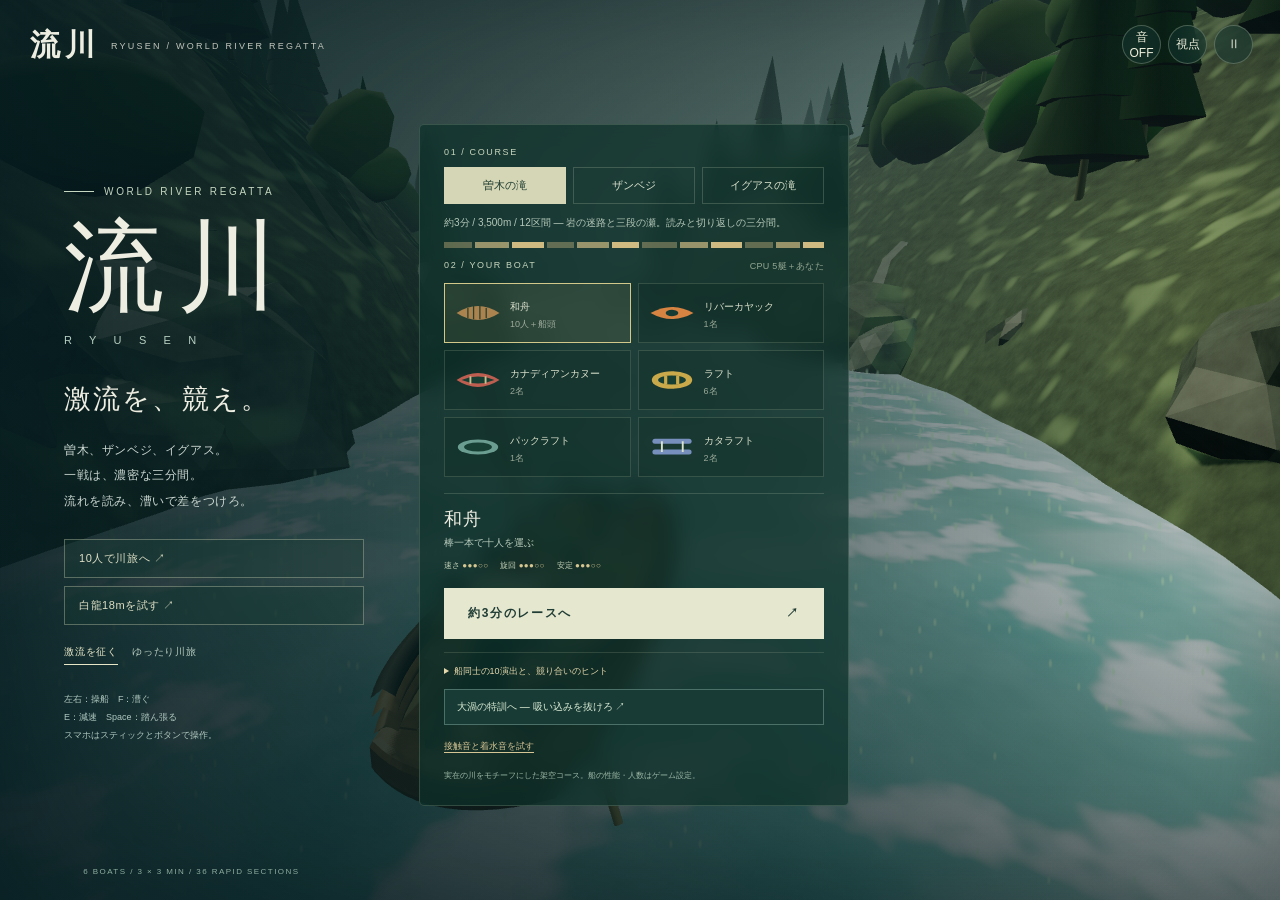
==== index.html @ 3dca9c63 "feat(334): 漕ぎを単純押下制にし、実河川に寄せてカーブと落差を激しくする タイタンの指摘5件に対応。  ## 1. リズム合わせを廃止し「押せば漕げる」へ 改修前は 1.3秒周期のメトロノー" ====
<!doctype html>
<html lang="ja"><head><meta charset="utf-8"><meta name="viewport" content="width=device-width,initial-scale=1,maximum-scale=1,user-scalable=no,viewport-fit=cover"><meta name="theme-color" content="#102523"><title>流川 RYUSEN — 世界激流レガッタ</title><meta name="description" content="3コース、各約3分。6種類の小型船で、表情を変える激流を競い抜け。"><style>
:root{--ph:25dvh;--paper:#eeede1;--ink:#102523;--mint:#b7e3ca;--gold:#dccc99;--danger:#ef8b69}*{box-sizing:border-box}html,body{height:100dvh;touch-action:manipulation}body{margin:0;overflow:hidden;height:100dvh;touch-action:manipulation;background:#102523;color:var(--paper);font-family:'Hiragino Kaku Gothic ProN','Noto Sans JP',sans-serif;-webkit-user-select:none;user-select:none}button{font:inherit;cursor:pointer}button:focus-visible{outline:2px solid #efdc9d;outline-offset:5px}#scene{position:fixed;inset:0;width:100%;height:100%;display:block}#grain{position:fixed;inset:0;pointer-events:none;background:linear-gradient(180deg,rgba(8,22,22,.25),transparent 27%,transparent 65%,rgba(3,16,19,.45));z-index:1}#vignette{position:fixed;inset:0;box-shadow:inset 0 0 110px #03141555;pointer-events:none;z-index:2}#splash{position:fixed;inset:0;pointer-events:none;opacity:0;z-index:4;background:radial-gradient(ellipse at 12% 80%,#bde6df99,transparent 43%),radial-gradient(ellipse at 82% 30%,#c6f3f855,transparent 35%);transition:opacity .15s}#flash{position:fixed;inset:0;pointer-events:none;box-shadow:inset 0 0 120px #cb503b;opacity:0;z-index:4}#brand{position:fixed;top:max(25px,env(safe-area-inset-top));left:max(30px,env(safe-area-inset-left));z-index:12;display:flex;align-items:center;gap:12px}#brand b{font:600 30px serif;letter-spacing:.15em}#brand span{font-size:9px;letter-spacing:.25em;opacity:.8}#tools{position:fixed;right:max(27px,env(safe-area-inset-right));top:max(25px,env(safe-area-inset-top));display:flex;gap:7px;z-index:20}.icon{border:1px solid #e5eed140;background:#12353080;backdrop-filter:blur(10px);width:39px;height:39px;color:#f1f0dd;border-radius:50%;font-size:12px}.icon:hover{background:#447562aa}#hud{position:fixed;z-index:5;left:max(30px,env(safe-area-inset-left));top:max(96px,calc(env(safe-area-inset-top) + 65px));width:194px;display:none}.label{font-size:10px;letter-spacing:.15em;color:#c6d4c5}.travel{display:flex;align-items:baseline;gap:7px;margin:5px 0 8px}.travel b{font-size:26px;font-weight:400;font-variant-numeric:tabular-nums}.travel span{font-size:10px;color:#d0d9c6}.track,.meter{height:3px;background:#ddebc333;margin:5px 0 17px;overflow:hidden}.track i,.meter i{display:block;height:100%;width:100%;background:var(--mint);transition:width .2s}.track i{width:0;background:var(--gold)}.pips{display:flex;gap:5px;margin:9px 0 17px}.pips i{height:13px;width:12px;border:1px solid #d5e7cc;background:#d5e7cc;border-radius:6px 6px 2px 2px}.pips i.out{background:transparent;opacity:.25}.statsline{display:flex;justify-content:space-between;font-size:10px}.meter{margin:6px 0 13px}.meter.gold i{background:var(--gold)}#speed{position:fixed;right:max(30px,env(safe-area-inset-right));top:91px;z-index:5;text-align:right;display:none}#speed b{font-size:32px;font-weight:300;font-variant-numeric:tabular-nums}#speed small{font-size:9px;margin-left:5px;color:#ccd8d0}#section{font:11px serif;letter-spacing:.13em;color:#d6dfd0;margin-top:4px}#caption{position:fixed;z-index:6;top:33%;left:10%;right:10%;text-align:center;font:600 clamp(16px,2.3vw,27px) serif;letter-spacing:.12em;text-shadow:0 2px 14px #002123;opacity:0;transition:opacity .2s;pointer-events:none}#hint{position:fixed;bottom:max(31px,env(safe-area-inset-bottom));left:50%;transform:translateX(-50%);z-index:6;font-size:10px;letter-spacing:.09em;white-space:nowrap;display:none;color:#e5ebd8;text-shadow:0 1px 5px #002b24}#overlay{position:fixed;inset:0;z-index:10;display:flex;align-items:center;padding:95px max(6.5vw,28px) 45px;background:linear-gradient(90deg,#071c20e0 0%,#071c20b0 29%,#071c2020 65%,transparent)}.intro{max-width:500px}.eyebrow{display:flex;align-items:center;gap:10px;color:#c5d7c0;font-size:10px;letter-spacing:.27em;margin-bottom:18px}.eyebrow:before{content:'';width:30px;height:1px;background:#c5d7c0}h1{font:500 clamp(66px,9vw,118px)/1.06 serif;letter-spacing:.14em;margin:0 0 10px}h1 em{display:block;font:400 11px/1.5 sans-serif;letter-spacing:.65em;margin:11px 0 26px;color:#b8d0c2}.tagline{font:500 clamp(20px,2.8vw,29px)/1.8 serif;letter-spacing:.08em;margin:0 0 15px}.description{font-size:12px;line-height:2.1;letter-spacing:.05em;color:#cbd7d1;max-width:370px}.start{margin-top:26px;background:#e6e7cf;border:0;color:#1f3c35;min-width:230px;padding:17px 24px;text-align:left;font-size:12px;font-weight:600;letter-spacing:.14em;display:flex;justify-content:space-between;gap:35px;transition:background .2s}.start:hover{background:white}.start:disabled{opacity:.5}.mode{margin-top:15px;display:flex;gap:14px;font-size:10px}.mode button{padding:5px 0;background:none;border:0;border-bottom:1px solid transparent;color:#b5c9bd;font-size:10px;letter-spacing:.08em}.mode button.selected{color:#e7e7c7;border-color:#e7e7c7}.controls-note{margin-top:25px;font-size:10px;line-height:2;color:#b0c7bf}.introfooter{position:absolute;bottom:max(24px,env(safe-area-inset-bottom));left:max(6.5vw,28px);font-size:8px;letter-spacing:.18em;color:#8ead9f}#loading{position:fixed;bottom:29px;right:30px;font-size:10px;letter-spacing:.15em;z-index:30;color:#b5d5c6}#result{position:fixed;inset:0;z-index:30;display:none;place-items:center;background:#061b20bb;backdrop-filter:blur(8px);padding:25px}.result-inner{width:min(460px,100%);text-align:center}.result-inner h2{font:400 50px serif;letter-spacing:.15em;margin:20px 0}.result-inner p{font-size:12px;line-height:1.9;color:#d3ded0}.score{display:flex;justify-content:center;gap:30px;margin:28px 0 12px}.score b{display:block;font-size:29px;font-weight:400}.score span{display:block;font-size:9px;margin-top:8px;color:#bccbbf;letter-spacing:.1em}#result .start{margin:27px auto 0}#pausePanel{position:fixed;inset:0;z-index:29;background:#071c20bb;backdrop-filter:blur(9px);display:none;place-items:center;text-align:center}#pausePanel h2{font:34px serif;letter-spacing:.2em}.pausebuttons{display:flex;flex-direction:column;gap:15px}.pausebuttons button{padding:14px 40px;background:#e6e7cf;color:#1f3c35;border:0}.pausebuttons small{max-width:280px;font-size:11px;line-height:1.8;color:#c5d7c0}.titan-visible [data-titan-controls]{display:block!important}[data-titan-controls]{display:none!important} [data-titan-pad]{border:1px solid #d9e9cf88!important;background:#14382c66!important;backdrop-filter:blur(9px);width:112px!important;height:112px!important} [data-titan-pad]>div{background:#d8e3bdcc!important;width:42px!important;height:42px!important;left:34px!important;top:34px!important} [data-titan-action]{font:600 11px sans-serif!important;letter-spacing:.03em;border:1px solid #d9e9cf88!important;background:#153c32aa!important;backdrop-filter:blur(8px);color:#e7efd5!important;min-width:76px!important;min-height:76px!important;padding:10px!important} [data-titan-action="jump"]{border-color:#ddce99aa!important;background:#59543788!important} [data-titan-action]:active{background:#86ad7dbb!important}#error{display:none;position:fixed;inset:0;z-index:100;background:#102523;padding:35px;place-content:center;font-size:14px;line-height:2}#error button{margin:20px 0;padding:12px 25px}#cameraLabel{position:fixed;bottom:175px;right:30px;z-index:8;font-size:10px;color:#e1ead2;opacity:0;transition:opacity .2s}
@media(min-width:1000px){[data-titan-controls]{opacity:.6}#hint{bottom:36px}}@media(max-width:600px){#brand{left:20px;top:max(18px,env(safe-area-inset-top))}#brand b{font-size:25px}#brand span{display:none}#tools{right:17px;top:max(18px,env(safe-area-inset-top))}.icon{width:35px;height:35px}#overlay{align-items:flex-end;padding:90px 25px max(65px,calc(env(safe-area-inset-bottom) + 40px));background:linear-gradient(0deg,#061b20ef,#061b2080 65%,#061b2020)}.intro{max-width:100%}.eyebrow{font-size:9px;margin-bottom:14px}h1{font-size:78px}h1 em{margin-bottom:17px}.tagline{font-size:24px;line-height:1.7;margin-bottom:8px}.description{font-size:11px;line-height:1.9}.start{margin-top:20px;padding:15px 21px;min-width:240px}.controls-note{margin-top:15px;font-size:9px}.introfooter{left:25px;bottom:23px;font-size:7px}.mode{margin-top:10px}#hud{left:20px;top:max(80px,calc(env(safe-area-inset-top) + 55px));width:143px}.travel b{font-size:22px}.pips{gap:3px;margin:8px 0 13px}.pips i{width:11px;height:11px}#speed{right:20px;top:80px}#speed b{font-size:27px}#section{font-size:10px}#hint{bottom:158px;font-size:9px}#caption{top:38%;font-size:19px;left:6%;right:6%}#loading{bottom:24px;right:20px;font-size:9px}[data-titan-action]{min-width:66px!important;min-height:66px!important;font-size:10px!important}[data-titan-controls]>div:last-child{gap:8px!important;right:16px!important;bottom:max(28px,env(safe-area-inset-bottom))!important}[data-titan-pad]{left:16px!important;bottom:max(20px,env(safe-area-inset-bottom))!important;width:105px!important;height:105px!important}[data-titan-pad]>div{left:30px!important;top:30px!important}.result-inner h2{font-size:41px}}
@media(max-height:520px){#overlay{align-items:center;padding:65px 35px 20px}h1{font-size:58px}h1 em{margin:5px 0 10px}.eyebrow{margin-bottom:7px}.tagline{font-size:21px;margin-bottom:5px}.description{font-size:10px;line-height:1.7}.start{margin-top:13px;padding:12px 20px}.controls-note{margin-top:9px;font-size:8px}.mode{margin-top:7px}.introfooter{display:none}#hud{top:75px;width:160px}.pips{margin:6px 0 10px}#hint{bottom:19px}#caption{top:34%}[data-titan-pad]{width:94px!important;height:94px!important}[data-titan-pad]>div{left:25px!important;top:25px!important}[data-titan-action]{min-width:62px!important;min-height:62px!important}#speed{top:75px}}
#dropStatus{font-size:11px;margin-top:9px;color:#ecd5a5;letter-spacing:.08em;text-shadow:0 1px 8px #14342c}.reaction{position:fixed;z-index:7;pointer-events:none;display:none;transform:translate(-50%,-100%);font-size:12px;white-space:nowrap;max-width:220px;padding:7px 11px;border-radius:14px 14px 14px 3px;background:#f0eddaeb;color:#243f35;box-shadow:0 2px 15px #051c2444}.drop-start{background:none;color:#e5d7af;border:1px solid #d5c18a66;padding:9px 15px;font-size:10px;letter-spacing:.08em;margin-top:12px}.drop-start:hover{background:#e5d7af22}@media(max-width:600px){.reaction{font-size:10px;padding:6px 8px;max-width:185px}#dropStatus{font-size:9px;max-width:150px;line-height:1.5}.drop-start{margin-top:9px;padding:7px 10px}.controls-note{margin-top:12px}}

#overlay{overflow:auto;overscroll-behavior:contain;align-items:center;padding:85px max(5vw,24px) 55px;background:linear-gradient(90deg,#061c20e8,#061c2088 62%,#061c2020)}.regatta-intro{display:grid;grid-template-columns:300px minmax(340px,430px);gap:55px;max-width:850px;align-items:center}.regatta-intro h1{font-size:100px}.regatta-intro .tagline{font-size:27px}.race-setup{padding:22px 24px;background:#0e302ab5;border:1px solid #c4d3b633;border-radius:5px;backdrop-filter:blur(10px)}.setup-label{font-size:9px;letter-spacing:.18em;color:#c8d6bd;display:flex;justify-content:space-between}.setup-label span{letter-spacing:.03em;opacity:.7}#courseSelect{display:flex;gap:7px;margin-top:10px}#courseSelect button{flex:1;background:transparent;border:1px solid #bdcdb23b;color:#dce3ce;padding:10px 7px;font-size:11px;white-space:nowrap}#courseSelect button.selected{background:#d5d6b5;color:#203e32;border-color:#d5d6b5}#courseTag{font-size:10px;color:#b5c8b9;margin:10px 0 19px;min-height:15px}#vesselSelect{display:grid;grid-template-columns:1fr 1fr;gap:7px;margin-top:10px}#vesselSelect button{display:flex;text-align:left;align-items:center;gap:8px;padding:10px 9px;min-height:60px;color:#dce2cd;background:#0e29234d;border:1px solid #c5d2b12f}#vesselSelect button.selected{border-color:#d1c88a;background:#aaa56b22}#vesselSelect b{font-size:10px;font-weight:500}#vesselSelect small{display:block;font-size:9px;opacity:.65;margin-top:4px}.boat-glyph{font-size:27px;width:32px;text-align:center}.vessel-detail{margin:16px 0 0;border-top:1px solid #c4d3b633;padding-top:13px}.vessel-detail>b{font:18px serif;letter-spacing:.08em}.vessel-detail>span{font-size:10px;display:block;margin-top:5px;color:#b8cbbc}#vesselStats{display:flex;gap:12px;margin-top:10px;font-size:8px;color:#c6d3b9}#vesselStats b{font-weight:400;color:#d5c692;letter-spacing:.05em}.race-setup .start{width:100%;margin-top:17px}.fiction-note{font-size:8px;color:#9eb9a8;line-height:1.7;margin:10px 0 0}.legacy-actions{display:flex;flex-direction:column;gap:8px;margin-top:25px}.legacy-actions button{border:1px solid #d4d9b85c;background:#173b3055;color:#dfdfc5;padding:11px 14px;font-size:11px;letter-spacing:.05em;text-align:left}.hero .controls-note{font-size:9px}.hero .description{font-size:12px}#raceHUD{display:none;position:fixed;top:max(30px,env(safe-area-inset-top));left:50%;transform:translateX(-50%);z-index:6;text-align:center;text-shadow:0 2px 10px #12382c}#raceHUD>span{font-size:10px;letter-spacing:.08em}#raceHUD div{display:flex;gap:8px;align-items:baseline;justify-content:center;margin:5px 0}#raceHUD b{font-size:28px;font-weight:400}#raceHUD small{font-size:7px;letter-spacing:.15em;color:#c7d6b9}#raceHUD i{font-size:9px;color:#cfdbbd;margin-left:9px;font-style:normal}
@media(max-width:760px){#overlay{padding:83px 20px 32px;align-items:flex-start}.regatta-intro{display:flex;flex-direction:column;gap:18px;width:100%;max-width:430px;margin:auto;align-items:stretch}.hero .eyebrow{margin-bottom:8px;font-size:8px}.regatta-intro h1{font-size:47px;margin-bottom:0;display:flex;align-items:center;gap:15px}.regatta-intro h1 em{font-size:8px;letter-spacing:.4em;margin:0}.regatta-intro .tagline{font-size:18px;margin:6px 0 0}.hero .description,.hero .controls-note{display:none}.legacy-actions{flex-direction:row;margin-top:12px;gap:8px}.legacy-actions button{font-size:9px;padding:8px 10px;flex:1;text-align:center}.hero .mode{margin-top:8px}.hero .mode button{font-size:9px}.race-setup{padding:17px 16px}#courseSelect button{font-size:10px;padding:9px 4px}#courseTag{font-size:9px;margin:9px 0 13px}#vesselSelect button{min-height:53px;padding:7px 8px}.vessel-detail{margin-top:12px;padding-top:10px}#vesselStats{gap:9px}.introfooter{display:none}.race-setup .start{margin-top:13px;padding:13px 17px}#raceHUD{top:max(18px,env(safe-area-inset-top))}#raceHUD b{font-size:21px}#raceHUD>span{font-size:9px}#raceHUD small{display:none}#raceHUD i{display:none}#raceHUD div{margin:2px 0}#raceHUD>span:first-child{font-size:8px}}
@media(min-width:761px) and (max-height:650px){#overlay{align-items:flex-start;padding-top:75px}.regatta-intro{grid-template-columns:250px 390px;gap:35px}.regatta-intro h1{font-size:75px}.regatta-intro .tagline{font-size:23px}.hero .description{font-size:10px}.race-setup{padding:16px 20px}#vesselSelect button{min-height:47px;padding:6px 8px}#courseTag{margin-bottom:13px}.vessel-detail{margin-top:12px;padding-top:10px}.race-setup .start{padding:13px 18px;margin-top:13px}.introfooter{display:none}}
.boat-glyph{width:48px;flex:0 0 48px}.boat-glyph svg{display:block}.rival-tag{position:fixed;z-index:4;display:none;pointer-events:none;transform:translate(-50%,-100%);padding:3px 6px;color:#f0eacb;background:#153d3255;border-radius:3px;font-size:9px;white-space:nowrap;text-shadow:0 1px 3px #08271e}@media(max-width:600px){.boat-glyph{width:40px;flex-basis:40px}.boat-glyph svg{width:40px}.rival-tag{font-size:8px;padding:2px 4px}}

#courseStrip{display:flex;gap:3px;margin:8px auto 0;width:170px;height:3px}#courseStrip i{display:block;background:#d7e3bd40}#courseStrip i.done{background:#b7d3ad}#courseStrip i.now{background:#f1d392;box-shadow:0 0 7px #eed59288}#duelStatus{font-size:10px;color:#f0d496;min-height:18px;margin-top:7px;letter-spacing:.06em}.race-notes{margin-top:13px;border-top:1px solid #c5d2b12a;padding-top:10px;font-size:9px;line-height:1.9;color:#bfd1b9}.race-notes summary{cursor:pointer;color:#e6d8ad}.race-notes ol{padding-left:20px;columns:2;column-gap:22px;margin:8px 0 0}.course-preview{display:flex;gap:3px;margin:10px 0 12px;height:6px}.course-preview i{display:block;opacity:.7}.course-preview i:nth-child(3n){opacity:1}.course-preview i:nth-child(3n+1){opacity:.4}#courseTag{line-height:1.8;margin-bottom:8px}@media(max-width:760px){#vesselSelect b{font-size:9px}#courseStrip{width:105px;gap:2px;margin-top:6px}#duelStatus{font-size:8px;max-width:150px;white-space:nowrap}.race-notes{font-size:8px}.race-notes ol{column-gap:13px}#courseTag{min-height:30px}.course-preview{margin:8px 0 12px;height:4px}}

#skillHUD{display:none;position:fixed;z-index:9;left:50%;bottom:27px;transform:translateX(-50%);width:260px;padding:9px 13px;background:#082e2ddc;border:1px solid #b3d8c45c;border-radius:6px;pointer-events:none;box-shadow:0 3px 20px #031b2244}#skillHUD .skill-row{display:flex;justify-content:space-between;gap:8px;font-size:9px;line-height:1.7;color:#d1e2c9}#strokeFeedback{color:#f3d18b;font-weight:600}#strokeBar{height:9px;position:relative;background:#d9e9d328;margin:6px 0;overflow:hidden;border-radius:2px}#strokeBar:before{content:'';position:absolute;left:0;width:0;height:0}#strokeTick{position:absolute;left:0;top:0;width:100%;height:100%;background:linear-gradient(90deg,#8fd6a4,#dcefb6);transition:width .12s}#strokeBar.spent{box-shadow:0 0 10px #f1b78a}#strokeBar.spent #strokeTick{background:#f1b78a}#laneInfo{color:#a4e5d6}#vortexWarning{font-size:10px;color:#f1b78a;min-height:14px;text-align:center}.trial-btn{width:100%;margin-top:9px;padding:10px 12px;background:#183c35;border:1px solid #9fc5b960;color:#daead4;font-size:10px;text-align:left}.trial-btn:hover{background:#28564a}.sound-test{margin-top:9px;padding:6px 0;background:none;border:0;color:#d7c695;font-size:9px;text-decoration:underline;text-underline-offset:3px}.titan-visible #hint{bottom:112px}@media(max-width:600px){#skillHUD{bottom:146px;width:260px;padding:8px 11px}#skillHUD .skill-row{font-size:9px}.titan-visible #hint{bottom:242px;white-space:normal;text-align:center;width:85%;line-height:1.6}[data-titan-action=stroke]{background:#58724bbd!important;border-color:#e3da9e!important}.legacy-actions{flex-wrap:wrap}}@media(max-width:380px){[data-titan-pad]{width:88px!important;height:88px!important}[data-titan-pad]>div{left:22px!important;top:22px!important}[data-titan-action]{min-width:56px!important;min-height:56px!important;padding:7px!important;font-size:9px!important}[data-titan-controls]>div:last-child{gap:6px!important;right:12px!important}}@media(max-height:520px) and (min-width:601px){#skillHUD{bottom:18px;width:230px;padding:5px 10px}#skillHUD .skill-row{font-size:8px}.titan-visible #hint{bottom:98px;font-size:8px}#strokeBar{height:7px;margin:4px 0}}
</style>    <meta property="og:title" content="流川 RYUSEN — 世界激流レガッタ">
    <meta property="og:description" content="スマホ・PCのブラウザで遊べる無料ゲームです。インストール不要！">
    <meta property="og:url" content="https://titan11111.github.io/334-ryusen/">
    <meta property="og:type" content="website">
    <meta name="twitter:card" content="summary">
</head><body>
<canvas id="scene" aria-label="3D激流川下りゲーム"></canvas><div id="grain"></div><div id="vignette"></div><div id="splash"></div><div id="flash"></div>
<div id="brand"><b>流川</b><span>RYUSEN / WORLD RIVER REGATTA</span></div>
<div id="tools"><button id="audioBtn" class="icon" aria-label="音声を切り替え" title="音声">音 OFF</button><button id="viewBtn" class="icon" aria-label="視点を切り替え" title="視点 V">視点</button><button id="pauseBtn" class="icon" aria-label="一時停止" title="一時停止 P">Ⅱ</button></div>
<div id="hud"><div class="label">ゴールまで</div><div class="travel"><b id="distance">1,260</b><span>m</span></div><div class="track"><i id="progress"></i></div><div class="statsline"><span id="peopleLabel">乗客</span><span id="people">10 / 10</span></div><div class="pips" id="pips"></div><div class="statsline"><span>舟の耐久</span><span id="hp">100%</span></div><div class="meter"><i id="hpbar"></i></div><div class="statsline"><span id="staminaLabel">船頭の体力</span><span id="stamina">100%</span></div><div class="meter gold"><i id="staminabar"></i></div></div>
<div id="rivalLabels"></div><div id="raceHUD"><span id="raceCourse"></span><div><b id="raceRank">1 / 6</b><small>POSITION</small></div><span id="raceTime">0.0 s</span><i id="raceBoat"></i><div id="courseStrip" aria-label="全12区間の進行"></div><div id="duelStatus" role="status"></div></div><div id="speed"><b id="kmh">0</b><small>km/h</small><div id="section">一ノ瀬 · 翡翠の淵</div><div id="dropStatus"></div></div>
<div class="reaction" id="reaction0"></div><div class="reaction" id="reaction1"></div><div id="caption" role="status" aria-live="polite"></div><div id="hint">左右で竿を操る · 岩をかわして、十人を届けろ。</div><div id="cameraLabel"></div><div id="skillHUD"><div class="skill-row"><span>「漕ぐ F」を押すと進む</span><b id="strokeFeedback">押すたびに進む</b></div><div id="strokeBar"><i id="strokeTick"></i></div><div class="skill-row"><span id="laneInfo">速流を選べ</span><span id="comboInfo">連続 0 漕ぎ</span></div><div id="vortexWarning"></div></div>
<div id="overlay"><div class="intro regatta-intro"><section class="hero"><div class="eyebrow">WORLD RIVER REGATTA</div><h1>流川<em>R Y U S E N</em></h1><p class="tagline">激流を、競え。</p><p class="description">曽木、ザンベジ、イグアス。<br>一戦は、濃密な三分間。<br>流れを読み、漕いで差をつけろ。</p><div class="legacy-actions"><button id="startBtn" disabled>10人で川旅へ ↗</button><button id="dropStartBtn">白龍18mを試す ↗</button></div><div class="mode"><button data-mode="normal" class="selected">激流を征く</button><button data-mode="scenic">ゆったり川旅</button></div><div class="controls-note">左右：操船　F：漕ぐ<br>E：減速　Space：踏ん張る<br>スマホはスティックとボタンで操作。</div></section><section class="race-setup"><div class="setup-label">01 / COURSE</div><div id="courseSelect"></div><p id="courseTag"></p><div id="coursePreview" class="course-preview" aria-hidden="true"></div><div class="setup-label">02 / YOUR BOAT <span>CPU 5艇＋あなた</span></div><div id="vesselSelect"></div><div class="vessel-detail"><b id="vesselName">和舟</b><span id="vesselTag"></span><div id="vesselStats"></div></div><button class="start" id="raceStartBtn" disabled><span>この船でレース</span><span>↗</span></button><details class="race-notes"><summary>船同士の10演出と、競り合いのヒント</summary><ol><li>V字の引き波</li><li>波を受けた船の揺れ</li><li>後方で加速する波乗り</li><li>横並びの水圧</li><li>接触で船体を押し返す</li><li>接触の飛沫と左右の音</li><li>実際の追い抜きを通知</li><li>船種ごとに違うCPUの進路</li><li>クルーの声と身振り</li><li>接戦で広がるカメラ</li></ol></details><button class="trial-btn" id="vortexTrialBtn">大渦の特訓へ — 吸い込みを抜けろ ↗</button><button class="sound-test" id="soundTestBtn">接触音と着水音を試す</button><p class="fiction-note">実在の川をモチーフにした架空コース。船の性能・人数はゲーム設定。</p></section></div><div class="introfooter">6 BOATS / 3 × 3 MIN / 36 RAPID SECTIONS</div></div>
<div id="result"><div class="result-inner"><div class="eyebrow" style="justify-content:center" id="resultEyebrow">RIVER RUN COMPLETE</div><h2 id="resultTitle">生還。</h2><p id="resultText"></p><div class="score"><div><b id="rPeople">10</b><span id="resultPeopleLabel">帰還した乗客</span></div><div><b id="rTime">01:30</b><span id="resultTimeLabel">下った時間</span></div><div><b id="rScore">S</b><span id="resultScoreLabel">評価</span></div></div><p id="record"></p><button class="start" id="retryBtn"><span>もう一度、川へ</span><span>↗</span></button><button id="titleBtn" style="border:0;background:none;color:#b5c9bd;margin-top:20px;font-size:11px">タイトルへ戻る</button></div></div>
<div id="pausePanel"><div><h2>ひと息。</h2><div class="pausebuttons"><button id="resumeBtn">川へ戻る</button><small>左右で岩をかわす。<br>緑の合図で「漕ぐ F」。連打は体力を浪費。<br>岩が近い時は「減速 E」。<br>速い流れを選び、渦は外側へ。<br>落差や大波には「踏ん張る」。<br>手を休めると体力が戻るよ。</small><button id="pauseTitle">タイトルへ</button></div></div></div>
<div id="loading">川を描いています…</div><div id="error"><div>3D描画を開始できませんでした。<br>Safari / Chromeの新しいタブで開き直してね。<br><span id="errText"></span><br><button onclick="location.reload()">再読み込み</button></div></div>
<!-- TITAN_CONTROLLER_BEGIN -->
<script data-titan-controller="1">
/* Titan Controller API 1 — browser + Node, no dependencies. */
(function (root, factory) {
  const api = factory();
  if (typeof module === 'object' && module.exports) module.exports = api;
  else root.TitanController = api;
})(typeof globalThis !== 'undefined' ? globalThis : this, function () {
  'use strict';
  class InputState {
    constructor({ deadzone = 0.12 } = {}) {
      if (!Number.isFinite(deadzone) || deadzone < 0 || deadzone >= 1) throw new Error('deadzone must be 0 <= n < 1');
      this.deadzone = deadzone;
      this.keys = new Set();
      this.pointers = new Map();
    }
    key(code, pressed) { pressed ? this.keys.add(code) : this.keys.delete(code); }
    axis(id, x, y) {
      if (!Number.isFinite(x) || !Number.isFinite(y)) throw new Error('axis must be finite');
      const magnitude = Math.hypot(x, y);
      if (magnitude <= this.deadzone) { x = 0; y = 0; }
      else { const scale = Math.min(1, (magnitude - this.deadzone) / (1 - this.deadzone)) / magnitude; x *= scale; y *= scale; }
      this.pointers.set(id, { x, y });
    }
    action(id, name) { this.pointers.set(id, { action: name }); }
    release(id) { this.pointers.delete(id); }
    reset() { this.keys.clear(); this.pointers.clear(); }
    read() {
      const k = this.keys;
      let x = Number(k.has('ArrowRight') || k.has('KeyD')) - Number(k.has('ArrowLeft') || k.has('KeyA'));
      let y = Number(k.has('ArrowDown') || k.has('KeyS')) - Number(k.has('ArrowUp') || k.has('KeyW'));
      const actions = Object.create(null);
      if (k.has('Space')) actions.jump = true;
      if (k.has('KeyE')) actions.act = true;
      for (const p of this.pointers.values()) {
        if (p.action) actions[p.action] = true;
        else { x += p.x; y += p.y; }
      }
      const magnitude = Math.hypot(x, y);
      if (magnitude > 1) { x /= magnitude; y /= magnitude; }
      return { x, y, actions };
    }
  }
  function mount({ container, actions = { jump: 'ジャンプ', act: 'アクション' }, deadzone = 0.12 } = {}) {
    const doc = container ? container.ownerDocument : document;
    const win = doc.defaultView;
    container = container || doc.body;
    const state = new InputState({ deadzone });
    const cleanup = [];
    function listen(target, event, handler, options) {
      target.addEventListener(event, handler, options);
      cleanup.push(() => target.removeEventListener(event, handler, options));
    }
    const host = doc.createElement('div');
    host.dataset.titanControls = '1';
    host.style.cssText = 'position:fixed;inset:0;pointer-events:none;z-index:1000;user-select:none;-webkit-user-select:none;';
    const pad = doc.createElement('div');
    pad.setAttribute('role', 'group');
    pad.setAttribute('aria-label', '移動コントローラー。キーボードの矢印・WASDにも対応');
    pad.dataset.titanPad = '1';
    pad.dataset.dpad = '1';
    pad.style.cssText = 'position:absolute;left:max(20px,env(safe-area-inset-left));bottom:max(20px,env(safe-area-inset-bottom));width:116px;height:116px;border-radius:50%;background:#142530bb;border:2px solid #adc7d8aa;pointer-events:auto;touch-action:none;';
    const knob = doc.createElement('div');
    knob.style.cssText = 'position:absolute;width:44px;height:44px;left:34px;top:34px;border-radius:50%;background:#c5e9d9;pointer-events:none;';
    pad.appendChild(knob);
    host.appendChild(pad);
    const buttons = doc.createElement('div');
    buttons.style.cssText = 'position:absolute;right:max(20px,env(safe-area-inset-right));bottom:max(28px,env(safe-area-inset-bottom));display:flex;gap:12px;';
    host.appendChild(buttons);
    container.appendChild(host);
    let joystickPointer = null;
    const center = () => { knob.style.transform = ''; };
    function move(e) {
      const r = pad.getBoundingClientRect();
      const radius = r.width / 2;
      const x = (e.clientX - r.left - radius) / radius;
      const y = (e.clientY - r.top - radius) / radius;
      state.axis(e.pointerId, x, y);
      const scale = 34 / Math.max(1, Math.hypot(x, y));
      knob.style.transform = `translate(${x * scale}px,${y * scale}px)`;
    }
    listen(pad, 'pointerdown', e => {
      if (joystickPointer !== null || (e.pointerType === 'mouse' && e.button !== 0)) return;
      e.preventDefault(); joystickPointer = e.pointerId;
      if (pad.setPointerCapture) pad.setPointerCapture(e.pointerId);
      move(e);
    });
    listen(pad, 'pointermove', e => { if (e.pointerId === joystickPointer) { e.preventDefault(); move(e); } });
    for (const [name, label] of Object.entries(actions)) {
      const button = doc.createElement('button');
      button.type = 'button'; button.textContent = label; button.dataset.titanAction = name;
      button.style.cssText = 'min-width:70px;min-height:70px;padding:12px;border-radius:50%;border:2px solid #d4dfec;background:#193850e8;color:white;font:bold 13px sans-serif;pointer-events:auto;touch-action:none;';
      listen(button, 'pointerdown', e => {
        if (e.pointerType === 'mouse' && e.button !== 0) return;
        e.preventDefault(); state.action(e.pointerId, name);
        if (button.setPointerCapture) button.setPointerCapture(e.pointerId);
      });
      buttons.appendChild(button);
    }
    function release(e) {
      state.release(e.pointerId);
      if (e.pointerId === joystickPointer) { joystickPointer = null; center(); }
    }
    for (const event of ['pointerup', 'pointercancel', 'lostpointercapture']) listen(win, event, release, true);
    const codes = new Set(['ArrowLeft', 'ArrowRight', 'ArrowUp', 'ArrowDown', 'KeyW', 'KeyA', 'KeyS', 'KeyD', 'Space', 'KeyE']);
    const editable = target => target && (target.isContentEditable || /^(INPUT|TEXTAREA|SELECT)$/.test(target.tagName));
    listen(win, 'keydown', e => { if (codes.has(e.code) && !editable(e.target) && !e.metaKey && !e.ctrlKey && !e.altKey) { e.preventDefault(); state.key(e.code, true); } });
    listen(win, 'keyup', e => { if (codes.has(e.code)) state.key(e.code, false); });
    function reset() { state.reset(); joystickPointer = null; center(); }
    listen(win, 'blur', reset);
    listen(doc, 'visibilitychange', () => { if (doc.hidden) reset(); });
    return { state, read: () => state.read(), reset, destroy() { cleanup.forEach(fn => fn()); reset(); host.remove(); } };
  }
  return { API_VERSION: 1, InputState, mount };
});

</script>
<!-- TITAN_CONTROLLER_END -->
<script>(()=>{/**
 * @license
 * Copyright 2010-2025 Three.js Authors
 * SPDX-License-Identifier: MIT
 */var qu=0,$c=1,Yu=2;var Kc=1,Oo=2,Vn=3,ti=0,Jt=1,Dt=2,ai=0,Xi=1,Qc=2,jc=3,eh=4,Zu=5,yi=100,Ju=101,$u=102,Ku=103,Qu=104,ju=200,ed=201,td=202,nd=203,so=204,ro=205,id=206,sd=207,rd=208,ad=209,od=210,ld=211,cd=212,hd=213,ud=214,Bo=0,ko=1,zo=2,qi=3,Ho=4,Vo=5,Go=6,Wo=7,th=0,dd=1,fd=2,oi=0,pd=1,md=2,gd=3,Xo=4,_d=5,xd=6,vd=7;var nh=300,ji=301,es=302,qo=303,Yo=304,aa=306,ao=1e3,vi=1001,oo=1002,Qt=1003,yd=1004;var oa=1005;var An=1006,Zo=1007;var Ri=1008;var Cn=1009,ih=1010,sh=1011,Vs=1012,Jo=1013,Ci=1014,In=1015,Gs=1016,$o=1017,Ko=1018,Ws=1020,rh=35902,ah=35899,oh=1021,lh=1022,Sn=1023,Is=1026,Xs=1027,Qo=1028,jo=1029,ch=1030,el=1031;var tl=1033,la=33776,ca=33777,ha=33778,ua=33779,nl=35840,il=35841,sl=35842,rl=35843,al=36196,ol=37492,ll=37496,cl=37808,hl=37809,ul=37810,dl=37811,fl=37812,pl=37813,ml=37814,gl=37815,_l=37816,xl=37817,vl=37818,yl=37819,Ml=37820,Sl=37821,bl=36492,El=36494,wl=36495,Tl=36283,Al=36284,Rl=36285,Cl=36286;var Cr=2300,lo=2301,io=2302,Bc=2400,kc=2401,zc=2402;var Md=3200,Sd=3201;var hh=0,bd=1,li="",Zt="srgb",Yi="srgb-linear",Ir="linear",ot="srgb";var Gi=7680;var Hc=519,Ed=512,wd=513,Td=514,uh=515,Ad=516,Rd=517,Cd=518,Id=519,Vc=35044;var dh="300 es",Tn=2e3,Pr=2001;var ni=class{addEventListener(e,t){this._listeners===void 0&&(this._listeners={});let i=this._listeners;i[e]===void 0&&(i[e]=[]),i[e].indexOf(t)===-1&&i[e].push(t)}hasEventListener(e,t){let i=this._listeners;return i===void 0?!1:i[e]!==void 0&&i[e].indexOf(t)!==-1}removeEventListener(e,t){let i=this._listeners;if(i===void 0)return;let s=i[e];if(s!==void 0){let r=s.indexOf(t);r!==-1&&s.splice(r,1)}}dispatchEvent(e){let t=this._listeners;if(t===void 0)return;let i=t[e.type];if(i!==void 0){e.target=this;let s=i.slice(0);for(let r=0,a=s.length;r<a;r++)s[r].call(this,e);e.target=null}}},kt=["00","01","02","03","04","05","06","07","08","09","0a","0b","0c","0d","0e","0f","10","11","12","13","14","15","16","17","18","19","1a","1b","1c","1d","1e","1f","20","21","22","23","24","25","26","27","28","29","2a","2b","2c","2d","2e","2f","30","31","32","33","34","35","36","37","38","39","3a","3b","3c","3d","3e","3f","40","41","42","43","44","45","46","47","48","49","4a","4b","4c","4d","4e","4f","50","51","52","53","54","55","56","57","58","59","5a","5b","5c","5d","5e","5f","60","61","62","63","64","65","66","67","68","69","6a","6b","6c","6d","6e","6f","70","71","72","73","74","75","76","77","78","79","7a","7b","7c","7d","7e","7f","80","81","82","83","84","85","86","87","88","89","8a","8b","8c","8d","8e","8f","90","91","92","93","94","95","96","97","98","99","9a","9b","9c","9d","9e","9f","a0","a1","a2","a3","a4","a5","a6","a7","a8","a9","aa","ab","ac","ad","ae","af","b0","b1","b2","b3","b4","b5","b6","b7","b8","b9","ba","bb","bc","bd","be","bf","c0","c1","c2","c3","c4","c5","c6","c7","c8","c9","ca","cb","cc","cd","ce","cf","d0","d1","d2","d3","d4","d5","d6","d7","d8","d9","da","db","dc","dd","de","df","e0","e1","e2","e3","e4","e5","e6","e7","e8","e9","ea","eb","ec","ed","ee","ef","f0","f1","f2","f3","f4","f5","f6","f7","f8","f9","fa","fb","fc","fd","fe","ff"],pu=1234567,wr=Math.PI/180,Ps=180/Math.PI;function ts(){let n=Math.random()*4294967295|0,e=Math.random()*4294967295|0,t=Math.random()*4294967295|0,i=Math.random()*4294967295|0;return(kt[n&255]+kt[n>>8&255]+kt[n>>16&255]+kt[n>>24&255]+"-"+kt[e&255]+kt[e>>8&255]+"-"+kt[e>>16&15|64]+kt[e>>24&255]+"-"+kt[t&63|128]+kt[t>>8&255]+"-"+kt[t>>16&255]+kt[t>>24&255]+kt[i&255]+kt[i>>8&255]+kt[i>>16&255]+kt[i>>24&255]).toLowerCase()}function Qe(n,e,t){return Math.max(e,Math.min(t,n))}function fh(n,e){return(n%e+e)%e}function hp(n,e,t,i,s){return i+(n-e)*(s-i)/(t-e)}function up(n,e,t){return n!==e?(t-n)/(e-n):0}function Tr(n,e,t){return(1-t)*n+t*e}function dp(n,e,t,i){return Tr(n,e,1-Math.exp(-t*i))}function fp(n,e=1){return e-Math.abs(fh(n,e*2)-e)}function pp(n,e,t){return n<=e?0:n>=t?1:(n=(n-e)/(t-e),n*n*(3-2*n))}function mp(n,e,t){return n<=e?0:n>=t?1:(n=(n-e)/(t-e),n*n*n*(n*(n*6-15)+10))}function gp(n,e){return n+Math.floor(Math.random()*(e-n+1))}function _p(n,e){return n+Math.random()*(e-n)}function xp(n){return n*(.5-Math.random())}function vp(n){n!==void 0&&(pu=n);let e=pu+=1831565813;return e=Math.imul(e^e>>>15,e|1),e^=e+Math.imul(e^e>>>7,e|61),((e^e>>>14)>>>0)/4294967296}function yp(n){return n*wr}function Mp(n){return n*Ps}function Sp(n){return(n&n-1)===0&&n!==0}function bp(n){return Math.pow(2,Math.ceil(Math.log(n)/Math.LN2))}function Ep(n){return Math.pow(2,Math.floor(Math.log(n)/Math.LN2))}function wp(n,e,t,i,s){let r=Math.cos,a=Math.sin,o=r(t/2),l=a(t/2),c=r((e+i)/2),h=a((e+i)/2),f=r((e-i)/2),m=a((e-i)/2),g=r((i-e)/2),d=a((i-e)/2);switch(s){case"XYX":n.set(o*h,l*f,l*m,o*c);break;case"YZY":n.set(l*m,o*h,l*f,o*c);break;case"ZXZ":n.set(l*f,l*m,o*h,o*c);break;case"XZX":n.set(o*h,l*d,l*g,o*c);break;case"YXY":n.set(l*g,o*h,l*d,o*c);break;case"ZYZ":n.set(l*d,l*g,o*h,o*c);break;default:console.warn("THREE.MathUtils: .setQuaternionFromProperEuler() encountered an unknown order: "+s)}}function Rs(n,e){switch(e.constructor){case Float32Array:return n;case Uint32Array:return n/4294967295;case Uint16Array:return n/65535;case Uint8Array:return n/255;case Int32Array:return Math.max(n/2147483647,-1);case Int16Array:return Math.max(n/32767,-1);case Int8Array:return Math.max(n/127,-1);default:throw new Error("Invalid component type.")}}function Yt(n,e){switch(e.constructor){case Float32Array:return n;case Uint32Array:return Math.round(n*4294967295);case Uint16Array:return Math.round(n*65535);case Uint8Array:return Math.round(n*255);case Int32Array:return Math.round(n*2147483647);case Int16Array:return Math.round(n*32767);case Int8Array:return Math.round(n*127);default:throw new Error("Invalid component type.")}}var qs={DEG2RAD:wr,RAD2DEG:Ps,generateUUID:ts,clamp:Qe,euclideanModulo:fh,mapLinear:hp,inverseLerp:up,lerp:Tr,damp:dp,pingpong:fp,smoothstep:pp,smootherstep:mp,randInt:gp,randFloat:_p,randFloatSpread:xp,seededRandom:vp,degToRad:yp,radToDeg:Mp,isPowerOfTwo:Sp,ceilPowerOfTwo:bp,floorPowerOfTwo:Ep,setQuaternionFromProperEuler:wp,normalize:Yt,denormalize:Rs},_e=class n{constructor(e=0,t=0){n.prototype.isVector2=!0,this.x=e,this.y=t}get width(){return this.x}set width(e){this.x=e}get height(){return this.y}set height(e){this.y=e}set(e,t){return this.x=e,this.y=t,this}setScalar(e){return this.x=e,this.y=e,this}setX(e){return this.x=e,this}setY(e){return this.y=e,this}setComponent(e,t){switch(e){case 0:this.x=t;break;case 1:this.y=t;break;default:throw new Error("index is out of range: "+e)}return this}getComponent(e){switch(e){case 0:return this.x;case 1:return this.y;default:throw new Error("index is out of range: "+e)}}clone(){return new this.constructor(this.x,this.y)}copy(e){return this.x=e.x,this.y=e.y,this}add(e){return this.x+=e.x,this.y+=e.y,this}addScalar(e){return this.x+=e,this.y+=e,this}addVectors(e,t){return this.x=e.x+t.x,this.y=e.y+t.y,this}addScaledVector(e,t){return this.x+=e.x*t,this.y+=e.y*t,this}sub(e){return this.x-=e.x,this.y-=e.y,this}subScalar(e){return this.x-=e,this.y-=e,this}subVectors(e,t){return this.x=e.x-t.x,this.y=e.y-t.y,this}multiply(e){return this.x*=e.x,this.y*=e.y,this}multiplyScalar(e){return this.x*=e,this.y*=e,this}divide(e){return this.x/=e.x,this.y/=e.y,this}divideScalar(e){return this.multiplyScalar(1/e)}applyMatrix3(e){let t=this.x,i=this.y,s=e.elements;return this.x=s[0]*t+s[3]*i+s[6],this.y=s[1]*t+s[4]*i+s[7],this}min(e){return this.x=Math.min(this.x,e.x),this.y=Math.min(this.y,e.y),this}max(e){return this.x=Math.max(this.x,e.x),this.y=Math.max(this.y,e.y),this}clamp(e,t){return this.x=Qe(this.x,e.x,t.x),this.y=Qe(this.y,e.y,t.y),this}clampScalar(e,t){return this.x=Qe(this.x,e,t),this.y=Qe(this.y,e,t),this}clampLength(e,t){let i=this.length();return this.divideScalar(i||1).multiplyScalar(Qe(i,e,t))}floor(){return this.x=Math.floor(this.x),this.y=Math.floor(this.y),this}ceil(){return this.x=Math.ceil(this.x),this.y=Math.ceil(this.y),this}round(){return this.x=Math.round(this.x),this.y=Math.round(this.y),this}roundToZero(){return this.x=Math.trunc(this.x),this.y=Math.trunc(this.y),this}negate(){return this.x=-this.x,this.y=-this.y,this}dot(e){return this.x*e.x+this.y*e.y}cross(e){return this.x*e.y-this.y*e.x}lengthSq(){return this.x*this.x+this.y*this.y}length(){return Math.sqrt(this.x*this.x+this.y*this.y)}manhattanLength(){return Math.abs(this.x)+Math.abs(this.y)}normalize(){return this.divideScalar(this.length()||1)}angle(){return Math.atan2(-this.y,-this.x)+Math.PI}angleTo(e){let t=Math.sqrt(this.lengthSq()*e.lengthSq());if(t===0)return Math.PI/2;let i=this.dot(e)/t;return Math.acos(Qe(i,-1,1))}distanceTo(e){return Math.sqrt(this.distanceToSquared(e))}distanceToSquared(e){let t=this.x-e.x,i=this.y-e.y;return t*t+i*i}manhattanDistanceTo(e){return Math.abs(this.x-e.x)+Math.abs(this.y-e.y)}setLength(e){return this.normalize().multiplyScalar(e)}lerp(e,t){return this.x+=(e.x-this.x)*t,this.y+=(e.y-this.y)*t,this}lerpVectors(e,t,i){return this.x=e.x+(t.x-e.x)*i,this.y=e.y+(t.y-e.y)*i,this}equals(e){return e.x===this.x&&e.y===this.y}fromArray(e,t=0){return this.x=e[t],this.y=e[t+1],this}toArray(e=[],t=0){return e[t]=this.x,e[t+1]=this.y,e}fromBufferAttribute(e,t){return this.x=e.getX(t),this.y=e.getY(t),this}rotateAround(e,t){let i=Math.cos(t),s=Math.sin(t),r=this.x-e.x,a=this.y-e.y;return this.x=r*i-a*s+e.x,this.y=r*s+a*i+e.y,this}random(){return this.x=Math.random(),this.y=Math.random(),this}*[Symbol.iterator](){yield this.x,yield this.y}},ii=class{constructor(e=0,t=0,i=0,s=1){this.isQuaternion=!0,this._x=e,this._y=t,this._z=i,this._w=s}static slerpFlat(e,t,i,s,r,a,o){let l=i[s+0],c=i[s+1],h=i[s+2],f=i[s+3],m=r[a+0],g=r[a+1],d=r[a+2],_=r[a+3];if(o===0){e[t+0]=l,e[t+1]=c,e[t+2]=h,e[t+3]=f;return}if(o===1){e[t+0]=m,e[t+1]=g,e[t+2]=d,e[t+3]=_;return}if(f!==_||l!==m||c!==g||h!==d){let p=1-o,u=l*m+c*g+h*d+f*_,v=u>=0?1:-1,y=1-u*u;if(y>Number.EPSILON){let E=Math.sqrt(y),w=Math.atan2(E,u*v);p=Math.sin(p*w)/E,o=Math.sin(o*w)/E}let x=o*v;if(l=l*p+m*x,c=c*p+g*x,h=h*p+d*x,f=f*p+_*x,p===1-o){let E=1/Math.sqrt(l*l+c*c+h*h+f*f);l*=E,c*=E,h*=E,f*=E}}e[t]=l,e[t+1]=c,e[t+2]=h,e[t+3]=f}static multiplyQuaternionsFlat(e,t,i,s,r,a){let o=i[s],l=i[s+1],c=i[s+2],h=i[s+3],f=r[a],m=r[a+1],g=r[a+2],d=r[a+3];return e[t]=o*d+h*f+l*g-c*m,e[t+1]=l*d+h*m+c*f-o*g,e[t+2]=c*d+h*g+o*m-l*f,e[t+3]=h*d-o*f-l*m-c*g,e}get x(){return this._x}set x(e){this._x=e,this._onChangeCallback()}get y(){return this._y}set y(e){this._y=e,this._onChangeCallback()}get z(){return this._z}set z(e){this._z=e,this._onChangeCallback()}get w(){return this._w}set w(e){this._w=e,this._onChangeCallback()}set(e,t,i,s){return this._x=e,this._y=t,this._z=i,this._w=s,this._onChangeCallback(),this}clone(){return new this.constructor(this._x,this._y,this._z,this._w)}copy(e){return this._x=e.x,this._y=e.y,this._z=e.z,this._w=e.w,this._onChangeCallback(),this}setFromEuler(e,t=!0){let i=e._x,s=e._y,r=e._z,a=e._order,o=Math.cos,l=Math.sin,c=o(i/2),h=o(s/2),f=o(r/2),m=l(i/2),g=l(s/2),d=l(r/2);switch(a){case"XYZ":this._x=m*h*f+c*g*d,this._y=c*g*f-m*h*d,this._z=c*h*d+m*g*f,this._w=c*h*f-m*g*d;break;case"YXZ":this._x=m*h*f+c*g*d,this._y=c*g*f-m*h*d,this._z=c*h*d-m*g*f,this._w=c*h*f+m*g*d;break;case"ZXY":this._x=m*h*f-c*g*d,this._y=c*g*f+m*h*d,this._z=c*h*d+m*g*f,this._w=c*h*f-m*g*d;break;case"ZYX":this._x=m*h*f-c*g*d,this._y=c*g*f+m*h*d,this._z=c*h*d-m*g*f,this._w=c*h*f+m*g*d;break;case"YZX":this._x=m*h*f+c*g*d,this._y=c*g*f+m*h*d,this._z=c*h*d-m*g*f,this._w=c*h*f-m*g*d;break;case"XZY":this._x=m*h*f-c*g*d,this._y=c*g*f-m*h*d,this._z=c*h*d+m*g*f,this._w=c*h*f+m*g*d;break;default:console.warn("THREE.Quaternion: .setFromEuler() encountered an unknown order: "+a)}return t===!0&&this._onChangeCallback(),this}setFromAxisAngle(e,t){let i=t/2,s=Math.sin(i);return this._x=e.x*s,this._y=e.y*s,this._z=e.z*s,this._w=Math.cos(i),this._onChangeCallback(),this}setFromRotationMatrix(e){let t=e.elements,i=t[0],s=t[4],r=t[8],a=t[1],o=t[5],l=t[9],c=t[2],h=t[6],f=t[10],m=i+o+f;if(m>0){let g=.5/Math.sqrt(m+1);this._w=.25/g,this._x=(h-l)*g,this._y=(r-c)*g,this._z=(a-s)*g}else if(i>o&&i>f){let g=2*Math.sqrt(1+i-o-f);this._w=(h-l)/g,this._x=.25*g,this._y=(s+a)/g,this._z=(r+c)/g}else if(o>f){let g=2*Math.sqrt(1+o-i-f);this._w=(r-c)/g,this._x=(s+a)/g,this._y=.25*g,this._z=(l+h)/g}else{let g=2*Math.sqrt(1+f-i-o);this._w=(a-s)/g,this._x=(r+c)/g,this._y=(l+h)/g,this._z=.25*g}return this._onChangeCallback(),this}setFromUnitVectors(e,t){let i=e.dot(t)+1;return i<1e-8?(i=0,Math.abs(e.x)>Math.abs(e.z)?(this._x=-e.y,this._y=e.x,this._z=0,this._w=i):(this._x=0,this._y=-e.z,this._z=e.y,this._w=i)):(this._x=e.y*t.z-e.z*t.y,this._y=e.z*t.x-e.x*t.z,this._z=e.x*t.y-e.y*t.x,this._w=i),this.normalize()}angleTo(e){return 2*Math.acos(Math.abs(Qe(this.dot(e),-1,1)))}rotateTowards(e,t){let i=this.angleTo(e);if(i===0)return this;let s=Math.min(1,t/i);return this.slerp(e,s),this}identity(){return this.set(0,0,0,1)}invert(){return this.conjugate()}conjugate(){return this._x*=-1,this._y*=-1,this._z*=-1,this._onChangeCallback(),this}dot(e){return this._x*e._x+this._y*e._y+this._z*e._z+this._w*e._w}lengthSq(){return this._x*this._x+this._y*this._y+this._z*this._z+this._w*this._w}length(){return Math.sqrt(this._x*this._x+this._y*this._y+this._z*this._z+this._w*this._w)}normalize(){let e=this.length();return e===0?(this._x=0,this._y=0,this._z=0,this._w=1):(e=1/e,this._x=this._x*e,this._y=this._y*e,this._z=this._z*e,this._w=this._w*e),this._onChangeCallback(),this}multiply(e){return this.multiplyQuaternions(this,e)}premultiply(e){return this.multiplyQuaternions(e,this)}multiplyQuaternions(e,t){let i=e._x,s=e._y,r=e._z,a=e._w,o=t._x,l=t._y,c=t._z,h=t._w;return this._x=i*h+a*o+s*c-r*l,this._y=s*h+a*l+r*o-i*c,this._z=r*h+a*c+i*l-s*o,this._w=a*h-i*o-s*l-r*c,this._onChangeCallback(),this}slerp(e,t){if(t===0)return this;if(t===1)return this.copy(e);let i=this._x,s=this._y,r=this._z,a=this._w,o=a*e._w+i*e._x+s*e._y+r*e._z;if(o<0?(this._w=-e._w,this._x=-e._x,this._y=-e._y,this._z=-e._z,o=-o):this.copy(e),o>=1)return this._w=a,this._x=i,this._y=s,this._z=r,this;let l=1-o*o;if(l<=Number.EPSILON){let g=1-t;return this._w=g*a+t*this._w,this._x=g*i+t*this._x,this._y=g*s+t*this._y,this._z=g*r+t*this._z,this.normalize(),this}let c=Math.sqrt(l),h=Math.atan2(c,o),f=Math.sin((1-t)*h)/c,m=Math.sin(t*h)/c;return this._w=a*f+this._w*m,this._x=i*f+this._x*m,this._y=s*f+this._y*m,this._z=r*f+this._z*m,this._onChangeCallback(),this}slerpQuaternions(e,t,i){return this.copy(e).slerp(t,i)}random(){let e=2*Math.PI*Math.random(),t=2*Math.PI*Math.random(),i=Math.random(),s=Math.sqrt(1-i),r=Math.sqrt(i);return this.set(s*Math.sin(e),s*Math.cos(e),r*Math.sin(t),r*Math.cos(t))}equals(e){return e._x===this._x&&e._y===this._y&&e._z===this._z&&e._w===this._w}fromArray(e,t=0){return this._x=e[t],this._y=e[t+1],this._z=e[t+2],this._w=e[t+3],this._onChangeCallback(),this}toArray(e=[],t=0){return e[t]=this._x,e[t+1]=this._y,e[t+2]=this._z,e[t+3]=this._w,e}fromBufferAttribute(e,t){return this._x=e.getX(t),this._y=e.getY(t),this._z=e.getZ(t),this._w=e.getW(t),this._onChangeCallback(),this}toJSON(){return this.toArray()}_onChange(e){return this._onChangeCallback=e,this}_onChangeCallback(){}*[Symbol.iterator](){yield this._x,yield this._y,yield this._z,yield this._w}},D=class n{constructor(e=0,t=0,i=0){n.prototype.isVector3=!0,this.x=e,this.y=t,this.z=i}set(e,t,i){return i===void 0&&(i=this.z),this.x=e,this.y=t,this.z=i,this}setScalar(e){return this.x=e,this.y=e,this.z=e,this}setX(e){return this.x=e,this}setY(e){return this.y=e,this}setZ(e){return this.z=e,this}setComponent(e,t){switch(e){case 0:this.x=t;break;case 1:this.y=t;break;case 2:this.z=t;break;default:throw new Error("index is out of range: "+e)}return this}getComponent(e){switch(e){case 0:return this.x;case 1:return this.y;case 2:return this.z;default:throw new Error("index is out of range: "+e)}}clone(){return new this.constructor(this.x,this.y,this.z)}copy(e){return this.x=e.x,this.y=e.y,this.z=e.z,this}add(e){return this.x+=e.x,this.y+=e.y,this.z+=e.z,this}addScalar(e){return this.x+=e,this.y+=e,this.z+=e,this}addVectors(e,t){return this.x=e.x+t.x,this.y=e.y+t.y,this.z=e.z+t.z,this}addScaledVector(e,t){return this.x+=e.x*t,this.y+=e.y*t,this.z+=e.z*t,this}sub(e){return this.x-=e.x,this.y-=e.y,this.z-=e.z,this}subScalar(e){return this.x-=e,this.y-=e,this.z-=e,this}subVectors(e,t){return this.x=e.x-t.x,this.y=e.y-t.y,this.z=e.z-t.z,this}multiply(e){return this.x*=e.x,this.y*=e.y,this.z*=e.z,this}multiplyScalar(e){return this.x*=e,this.y*=e,this.z*=e,this}multiplyVectors(e,t){return this.x=e.x*t.x,this.y=e.y*t.y,this.z=e.z*t.z,this}applyEuler(e){return this.applyQuaternion(mu.setFromEuler(e))}applyAxisAngle(e,t){return this.applyQuaternion(mu.setFromAxisAngle(e,t))}applyMatrix3(e){let t=this.x,i=this.y,s=this.z,r=e.elements;return this.x=r[0]*t+r[3]*i+r[6]*s,this.y=r[1]*t+r[4]*i+r[7]*s,this.z=r[2]*t+r[5]*i+r[8]*s,this}applyNormalMatrix(e){return this.applyMatrix3(e).normalize()}applyMatrix4(e){let t=this.x,i=this.y,s=this.z,r=e.elements,a=1/(r[3]*t+r[7]*i+r[11]*s+r[15]);return this.x=(r[0]*t+r[4]*i+r[8]*s+r[12])*a,this.y=(r[1]*t+r[5]*i+r[9]*s+r[13])*a,this.z=(r[2]*t+r[6]*i+r[10]*s+r[14])*a,this}applyQuaternion(e){let t=this.x,i=this.y,s=this.z,r=e.x,a=e.y,o=e.z,l=e.w,c=2*(a*s-o*i),h=2*(o*t-r*s),f=2*(r*i-a*t);return this.x=t+l*c+a*f-o*h,this.y=i+l*h+o*c-r*f,this.z=s+l*f+r*h-a*c,this}project(e){return this.applyMatrix4(e.matrixWorldInverse).applyMatrix4(e.projectionMatrix)}unproject(e){return this.applyMatrix4(e.projectionMatrixInverse).applyMatrix4(e.matrixWorld)}transformDirection(e){let t=this.x,i=this.y,s=this.z,r=e.elements;return this.x=r[0]*t+r[4]*i+r[8]*s,this.y=r[1]*t+r[5]*i+r[9]*s,this.z=r[2]*t+r[6]*i+r[10]*s,this.normalize()}divide(e){return this.x/=e.x,this.y/=e.y,this.z/=e.z,this}divideScalar(e){return this.multiplyScalar(1/e)}min(e){return this.x=Math.min(this.x,e.x),this.y=Math.min(this.y,e.y),this.z=Math.min(this.z,e.z),this}max(e){return this.x=Math.max(this.x,e.x),this.y=Math.max(this.y,e.y),this.z=Math.max(this.z,e.z),this}clamp(e,t){return this.x=Qe(this.x,e.x,t.x),this.y=Qe(this.y,e.y,t.y),this.z=Qe(this.z,e.z,t.z),this}clampScalar(e,t){return this.x=Qe(this.x,e,t),this.y=Qe(this.y,e,t),this.z=Qe(this.z,e,t),this}clampLength(e,t){let i=this.length();return this.divideScalar(i||1).multiplyScalar(Qe(i,e,t))}floor(){return this.x=Math.floor(this.x),this.y=Math.floor(this.y),this.z=Math.floor(this.z),this}ceil(){return this.x=Math.ceil(this.x),this.y=Math.ceil(this.y),this.z=Math.ceil(this.z),this}round(){return this.x=Math.round(this.x),this.y=Math.round(this.y),this.z=Math.round(this.z),this}roundToZero(){return this.x=Math.trunc(this.x),this.y=Math.trunc(this.y),this.z=Math.trunc(this.z),this}negate(){return this.x=-this.x,this.y=-this.y,this.z=-this.z,this}dot(e){return this.x*e.x+this.y*e.y+this.z*e.z}lengthSq(){return this.x*this.x+this.y*this.y+this.z*this.z}length(){return Math.sqrt(this.x*this.x+this.y*this.y+this.z*this.z)}manhattanLength(){return Math.abs(this.x)+Math.abs(this.y)+Math.abs(this.z)}normalize(){return this.divideScalar(this.length()||1)}setLength(e){return this.normalize().multiplyScalar(e)}lerp(e,t){return this.x+=(e.x-this.x)*t,this.y+=(e.y-this.y)*t,this.z+=(e.z-this.z)*t,this}lerpVectors(e,t,i){return this.x=e.x+(t.x-e.x)*i,this.y=e.y+(t.y-e.y)*i,this.z=e.z+(t.z-e.z)*i,this}cross(e){return this.crossVectors(this,e)}crossVectors(e,t){let i=e.x,s=e.y,r=e.z,a=t.x,o=t.y,l=t.z;return this.x=s*l-r*o,this.y=r*a-i*l,this.z=i*o-s*a,this}projectOnVector(e){let t=e.lengthSq();if(t===0)return this.set(0,0,0);let i=e.dot(this)/t;return this.copy(e).multiplyScalar(i)}projectOnPlane(e){return dc.copy(this).projectOnVector(e),this.sub(dc)}reflect(e){return this.sub(dc.copy(e).multiplyScalar(2*this.dot(e)))}angleTo(e){let t=Math.sqrt(this.lengthSq()*e.lengthSq());if(t===0)return Math.PI/2;let i=this.dot(e)/t;return Math.acos(Qe(i,-1,1))}distanceTo(e){return Math.sqrt(this.distanceToSquared(e))}distanceToSquared(e){let t=this.x-e.x,i=this.y-e.y,s=this.z-e.z;return t*t+i*i+s*s}manhattanDistanceTo(e){return Math.abs(this.x-e.x)+Math.abs(this.y-e.y)+Math.abs(this.z-e.z)}setFromSpherical(e){return this.setFromSphericalCoords(e.radius,e.phi,e.theta)}setFromSphericalCoords(e,t,i){let s=Math.sin(t)*e;return this.x=s*Math.sin(i),this.y=Math.cos(t)*e,this.z=s*Math.cos(i),this}setFromCylindrical(e){return this.setFromCylindricalCoords(e.radius,e.theta,e.y)}setFromCylindricalCoords(e,t,i){return this.x=e*Math.sin(t),this.y=i,this.z=e*Math.cos(t),this}setFromMatrixPosition(e){let t=e.elements;return this.x=t[12],this.y=t[13],this.z=t[14],this}setFromMatrixScale(e){let t=this.setFromMatrixColumn(e,0).length(),i=this.setFromMatrixColumn(e,1).length(),s=this.setFromMatrixColumn(e,2).length();return this.x=t,this.y=i,this.z=s,this}setFromMatrixColumn(e,t){return this.fromArray(e.elements,t*4)}setFromMatrix3Column(e,t){return this.fromArray(e.elements,t*3)}setFromEuler(e){return this.x=e._x,this.y=e._y,this.z=e._z,this}setFromColor(e){return this.x=e.r,this.y=e.g,this.z=e.b,this}equals(e){return e.x===this.x&&e.y===this.y&&e.z===this.z}fromArray(e,t=0){return this.x=e[t],this.y=e[t+1],this.z=e[t+2],this}toArray(e=[],t=0){return e[t]=this.x,e[t+1]=this.y,e[t+2]=this.z,e}fromBufferAttribute(e,t){return this.x=e.getX(t),this.y=e.getY(t),this.z=e.getZ(t),this}random(){return this.x=Math.random(),this.y=Math.random(),this.z=Math.random(),this}randomDirection(){let e=Math.random()*Math.PI*2,t=Math.random()*2-1,i=Math.sqrt(1-t*t);return this.x=i*Math.cos(e),this.y=t,this.z=i*Math.sin(e),this}*[Symbol.iterator](){yield this.x,yield this.y,yield this.z}},dc=new D,mu=new ii,Ye=class n{constructor(e,t,i,s,r,a,o,l,c){n.prototype.isMatrix3=!0,this.elements=[1,0,0,0,1,0,0,0,1],e!==void 0&&this.set(e,t,i,s,r,a,o,l,c)}set(e,t,i,s,r,a,o,l,c){let h=this.elements;return h[0]=e,h[1]=s,h[2]=o,h[3]=t,h[4]=r,h[5]=l,h[6]=i,h[7]=a,h[8]=c,this}identity(){return this.set(1,0,0,0,1,0,0,0,1),this}copy(e){let t=this.elements,i=e.elements;return t[0]=i[0],t[1]=i[1],t[2]=i[2],t[3]=i[3],t[4]=i[4],t[5]=i[5],t[6]=i[6],t[7]=i[7],t[8]=i[8],this}extractBasis(e,t,i){return e.setFromMatrix3Column(this,0),t.setFromMatrix3Column(this,1),i.setFromMatrix3Column(this,2),this}setFromMatrix4(e){let t=e.elements;return this.set(t[0],t[4],t[8],t[1],t[5],t[9],t[2],t[6],t[10]),this}multiply(e){return this.multiplyMatrices(this,e)}premultiply(e){return this.multiplyMatrices(e,this)}multiplyMatrices(e,t){let i=e.elements,s=t.elements,r=this.elements,a=i[0],o=i[3],l=i[6],c=i[1],h=i[4],f=i[7],m=i[2],g=i[5],d=i[8],_=s[0],p=s[3],u=s[6],v=s[1],y=s[4],x=s[7],E=s[2],w=s[5],R=s[8];return r[0]=a*_+o*v+l*E,r[3]=a*p+o*y+l*w,r[6]=a*u+o*x+l*R,r[1]=c*_+h*v+f*E,r[4]=c*p+h*y+f*w,r[7]=c*u+h*x+f*R,r[2]=m*_+g*v+d*E,r[5]=m*p+g*y+d*w,r[8]=m*u+g*x+d*R,this}multiplyScalar(e){let t=this.elements;return t[0]*=e,t[3]*=e,t[6]*=e,t[1]*=e,t[4]*=e,t[7]*=e,t[2]*=e,t[5]*=e,t[8]*=e,this}determinant(){let e=this.elements,t=e[0],i=e[1],s=e[2],r=e[3],a=e[4],o=e[5],l=e[6],c=e[7],h=e[8];return t*a*h-t*o*c-i*r*h+i*o*l+s*r*c-s*a*l}invert(){let e=this.elements,t=e[0],i=e[1],s=e[2],r=e[3],a=e[4],o=e[5],l=e[6],c=e[7],h=e[8],f=h*a-o*c,m=o*l-h*r,g=c*r-a*l,d=t*f+i*m+s*g;if(d===0)return this.set(0,0,0,0,0,0,0,0,0);let _=1/d;return e[0]=f*_,e[1]=(s*c-h*i)*_,e[2]=(o*i-s*a)*_,e[3]=m*_,e[4]=(h*t-s*l)*_,e[5]=(s*r-o*t)*_,e[6]=g*_,e[7]=(i*l-c*t)*_,e[8]=(a*t-i*r)*_,this}transpose(){let e,t=this.elements;return e=t[1],t[1]=t[3],t[3]=e,e=t[2],t[2]=t[6],t[6]=e,e=t[5],t[5]=t[7],t[7]=e,this}getNormalMatrix(e){return this.setFromMatrix4(e).invert().transpose()}transposeIntoArray(e){let t=this.elements;return e[0]=t[0],e[1]=t[3],e[2]=t[6],e[3]=t[1],e[4]=t[4],e[5]=t[7],e[6]=t[2],e[7]=t[5],e[8]=t[8],this}setUvTransform(e,t,i,s,r,a,o){let l=Math.cos(r),c=Math.sin(r);return this.set(i*l,i*c,-i*(l*a+c*o)+a+e,-s*c,s*l,-s*(-c*a+l*o)+o+t,0,0,1),this}scale(e,t){return this.premultiply(fc.makeScale(e,t)),this}rotate(e){return this.premultiply(fc.makeRotation(-e)),this}translate(e,t){return this.premultiply(fc.makeTranslation(e,t)),this}makeTranslation(e,t){return e.isVector2?this.set(1,0,e.x,0,1,e.y,0,0,1):this.set(1,0,e,0,1,t,0,0,1),this}makeRotation(e){let t=Math.cos(e),i=Math.sin(e);return this.set(t,-i,0,i,t,0,0,0,1),this}makeScale(e,t){return this.set(e,0,0,0,t,0,0,0,1),this}equals(e){let t=this.elements,i=e.elements;for(let s=0;s<9;s++)if(t[s]!==i[s])return!1;return!0}fromArray(e,t=0){for(let i=0;i<9;i++)this.elements[i]=e[i+t];return this}toArray(e=[],t=0){let i=this.elements;return e[t]=i[0],e[t+1]=i[1],e[t+2]=i[2],e[t+3]=i[3],e[t+4]=i[4],e[t+5]=i[5],e[t+6]=i[6],e[t+7]=i[7],e[t+8]=i[8],e}clone(){return new this.constructor().fromArray(this.elements)}},fc=new Ye;function ph(n){for(let e=n.length-1;e>=0;--e)if(n[e]>=65535)return!0;return!1}function Lr(n){return document.createElementNS("http://www.w3.org/1999/xhtml",n)}function Pd(){let n=Lr("canvas");return n.style.display="block",n}var gu={};function Ls(n){n in gu||(gu[n]=!0,console.warn(n))}function Ld(n,e,t){return new Promise(function(i,s){function r(){switch(n.clientWaitSync(e,n.SYNC_FLUSH_COMMANDS_BIT,0)){case n.WAIT_FAILED:s();break;case n.TIMEOUT_EXPIRED:setTimeout(r,t);break;default:i()}}setTimeout(r,t)})}var _u=new Ye().set(.4123908,.3575843,.1804808,.212639,.7151687,.0721923,.0193308,.1191948,.9505322),xu=new Ye().set(3.2409699,-1.5373832,-.4986108,-.9692436,1.8759675,.0415551,.0556301,-.203977,1.0569715);function Tp(){let n={enabled:!0,workingColorSpace:Yi,spaces:{},convert:function(s,r,a){return this.enabled===!1||r===a||!r||!a||(this.spaces[r].transfer===ot&&(s.r=ei(s.r),s.g=ei(s.g),s.b=ei(s.b)),this.spaces[r].primaries!==this.spaces[a].primaries&&(s.applyMatrix3(this.spaces[r].toXYZ),s.applyMatrix3(this.spaces[a].fromXYZ)),this.spaces[a].transfer===ot&&(s.r=Cs(s.r),s.g=Cs(s.g),s.b=Cs(s.b))),s},workingToColorSpace:function(s,r){return this.convert(s,this.workingColorSpace,r)},colorSpaceToWorking:function(s,r){return this.convert(s,r,this.workingColorSpace)},getPrimaries:function(s){return this.spaces[s].primaries},getTransfer:function(s){return s===li?Ir:this.spaces[s].transfer},getToneMappingMode:function(s){return this.spaces[s].outputColorSpaceConfig.toneMappingMode||"standard"},getLuminanceCoefficients:function(s,r=this.workingColorSpace){return s.fromArray(this.spaces[r].luminanceCoefficients)},define:function(s){Object.assign(this.spaces,s)},_getMatrix:function(s,r,a){return s.copy(this.spaces[r].toXYZ).multiply(this.spaces[a].fromXYZ)},_getDrawingBufferColorSpace:function(s){return this.spaces[s].outputColorSpaceConfig.drawingBufferColorSpace},_getUnpackColorSpace:function(s=this.workingColorSpace){return this.spaces[s].workingColorSpaceConfig.unpackColorSpace},fromWorkingColorSpace:function(s,r){return Ls("THREE.ColorManagement: .fromWorkingColorSpace() has been renamed to .workingToColorSpace()."),n.workingToColorSpace(s,r)},toWorkingColorSpace:function(s,r){return Ls("THREE.ColorManagement: .toWorkingColorSpace() has been renamed to .colorSpaceToWorking()."),n.colorSpaceToWorking(s,r)}},e=[.64,.33,.3,.6,.15,.06],t=[.2126,.7152,.0722],i=[.3127,.329];return n.define({[Yi]:{primaries:e,whitePoint:i,transfer:Ir,toXYZ:_u,fromXYZ:xu,luminanceCoefficients:t,workingColorSpaceConfig:{unpackColorSpace:Zt},outputColorSpaceConfig:{drawingBufferColorSpace:Zt}},[Zt]:{primaries:e,whitePoint:i,transfer:ot,toXYZ:_u,fromXYZ:xu,luminanceCoefficients:t,outputColorSpaceConfig:{drawingBufferColorSpace:Zt}}}),n}var nt=Tp();function ei(n){return n<.04045?n*.0773993808:Math.pow(n*.9478672986+.0521327014,2.4)}function Cs(n){return n<.0031308?n*12.92:1.055*Math.pow(n,.41666)-.055}var ms,co=class{static getDataURL(e,t="image/png"){if(/^data:/i.test(e.src)||typeof HTMLCanvasElement>"u")return e.src;let i;if(e instanceof HTMLCanvasElement)i=e;else{ms===void 0&&(ms=Lr("canvas")),ms.width=e.width,ms.height=e.height;let s=ms.getContext("2d");e instanceof ImageData?s.putImageData(e,0,0):s.drawImage(e,0,0,e.width,e.height),i=ms}return i.toDataURL(t)}static sRGBToLinear(e){if(typeof HTMLImageElement<"u"&&e instanceof HTMLImageElement||typeof HTMLCanvasElement<"u"&&e instanceof HTMLCanvasElement||typeof ImageBitmap<"u"&&e instanceof ImageBitmap){let t=Lr("canvas");t.width=e.width,t.height=e.height;let i=t.getContext("2d");i.drawImage(e,0,0,e.width,e.height);let s=i.getImageData(0,0,e.width,e.height),r=s.data;for(let a=0;a<r.length;a++)r[a]=ei(r[a]/255)*255;return i.putImageData(s,0,0),t}else if(e.data){let t=e.data.slice(0);for(let i=0;i<t.length;i++)t instanceof Uint8Array||t instanceof Uint8ClampedArray?t[i]=Math.floor(ei(t[i]/255)*255):t[i]=ei(t[i]);return{data:t,width:e.width,height:e.height}}else return console.warn("THREE.ImageUtils.sRGBToLinear(): Unsupported image type. No color space conversion applied."),e}},Ap=0,Ds=class{constructor(e=null){this.isSource=!0,Object.defineProperty(this,"id",{value:Ap++}),this.uuid=ts(),this.data=e,this.dataReady=!0,this.version=0}getSize(e){let t=this.data;return typeof HTMLVideoElement<"u"&&t instanceof HTMLVideoElement?e.set(t.videoWidth,t.videoHeight,0):t instanceof VideoFrame?e.set(t.displayHeight,t.displayWidth,0):t!==null?e.set(t.width,t.height,t.depth||0):e.set(0,0,0),e}set needsUpdate(e){e===!0&&this.version++}toJSON(e){let t=e===void 0||typeof e=="string";if(!t&&e.images[this.uuid]!==void 0)return e.images[this.uuid];let i={uuid:this.uuid,url:""},s=this.data;if(s!==null){let r;if(Array.isArray(s)){r=[];for(let a=0,o=s.length;a<o;a++)s[a].isDataTexture?r.push(pc(s[a].image)):r.push(pc(s[a]))}else r=pc(s);i.url=r}return t||(e.images[this.uuid]=i),i}};function pc(n){return typeof HTMLImageElement<"u"&&n instanceof HTMLImageElement||typeof HTMLCanvasElement<"u"&&n instanceof HTMLCanvasElement||typeof ImageBitmap<"u"&&n instanceof ImageBitmap?co.getDataURL(n):n.data?{data:Array.from(n.data),width:n.width,height:n.height,type:n.data.constructor.name}:(console.warn("THREE.Texture: Unable to serialize Texture."),{})}var Rp=0,mc=new D,jt=class n extends ni{constructor(e=n.DEFAULT_IMAGE,t=n.DEFAULT_MAPPING,i=vi,s=vi,r=An,a=Ri,o=Sn,l=Cn,c=n.DEFAULT_ANISOTROPY,h=li){super(),this.isTexture=!0,Object.defineProperty(this,"id",{value:Rp++}),this.uuid=ts(),this.name="",this.source=new Ds(e),this.mipmaps=[],this.mapping=t,this.channel=0,this.wrapS=i,this.wrapT=s,this.magFilter=r,this.minFilter=a,this.anisotropy=c,this.format=o,this.internalFormat=null,this.type=l,this.offset=new _e(0,0),this.repeat=new _e(1,1),this.center=new _e(0,0),this.rotation=0,this.matrixAutoUpdate=!0,this.matrix=new Ye,this.generateMipmaps=!0,this.premultiplyAlpha=!1,this.flipY=!0,this.unpackAlignment=4,this.colorSpace=h,this.userData={},this.updateRanges=[],this.version=0,this.onUpdate=null,this.renderTarget=null,this.isRenderTargetTexture=!1,this.isArrayTexture=!!(e&&e.depth&&e.depth>1),this.pmremVersion=0}get width(){return this.source.getSize(mc).x}get height(){return this.source.getSize(mc).y}get depth(){return this.source.getSize(mc).z}get image(){return this.source.data}set image(e=null){this.source.data=e}updateMatrix(){this.matrix.setUvTransform(this.offset.x,this.offset.y,this.repeat.x,this.repeat.y,this.rotation,this.center.x,this.center.y)}addUpdateRange(e,t){this.updateRanges.push({start:e,count:t})}clearUpdateRanges(){this.updateRanges.length=0}clone(){return new this.constructor().copy(this)}copy(e){return this.name=e.name,this.source=e.source,this.mipmaps=e.mipmaps.slice(0),this.mapping=e.mapping,this.channel=e.channel,this.wrapS=e.wrapS,this.wrapT=e.wrapT,this.magFilter=e.magFilter,this.minFilter=e.minFilter,this.anisotropy=e.anisotropy,this.format=e.format,this.internalFormat=e.internalFormat,this.type=e.type,this.offset.copy(e.offset),this.repeat.copy(e.repeat),this.center.copy(e.center),this.rotation=e.rotation,this.matrixAutoUpdate=e.matrixAutoUpdate,this.matrix.copy(e.matrix),this.generateMipmaps=e.generateMipmaps,this.premultiplyAlpha=e.premultiplyAlpha,this.flipY=e.flipY,this.unpackAlignment=e.unpackAlignment,this.colorSpace=e.colorSpace,this.renderTarget=e.renderTarget,this.isRenderTargetTexture=e.isRenderTargetTexture,this.isArrayTexture=e.isArrayTexture,this.userData=JSON.parse(JSON.stringify(e.userData)),this.needsUpdate=!0,this}setValues(e){for(let t in e){let i=e[t];if(i===void 0){console.warn(`THREE.Texture.setValues(): parameter '${t}' has value of undefined.`);continue}let s=this[t];if(s===void 0){console.warn(`THREE.Texture.setValues(): property '${t}' does not exist.`);continue}s&&i&&s.isVector2&&i.isVector2||s&&i&&s.isVector3&&i.isVector3||s&&i&&s.isMatrix3&&i.isMatrix3?s.copy(i):this[t]=i}}toJSON(e){let t=e===void 0||typeof e=="string";if(!t&&e.textures[this.uuid]!==void 0)return e.textures[this.uuid];let i={metadata:{version:4.7,type:"Texture",generator:"Texture.toJSON"},uuid:this.uuid,name:this.name,image:this.source.toJSON(e).uuid,mapping:this.mapping,channel:this.channel,repeat:[this.repeat.x,this.repeat.y],offset:[this.offset.x,this.offset.y],center:[this.center.x,this.center.y],rotation:this.rotation,wrap:[this.wrapS,this.wrapT],format:this.format,internalFormat:this.internalFormat,type:this.type,colorSpace:this.colorSpace,minFilter:this.minFilter,magFilter:this.magFilter,anisotropy:this.anisotropy,flipY:this.flipY,generateMipmaps:this.generateMipmaps,premultiplyAlpha:this.premultiplyAlpha,unpackAlignment:this.unpackAlignment};return Object.keys(this.userData).length>0&&(i.userData=this.userData),t||(e.textures[this.uuid]=i),i}dispose(){this.dispatchEvent({type:"dispose"})}transformUv(e){if(this.mapping!==nh)return e;if(e.applyMatrix3(this.matrix),e.x<0||e.x>1)switch(this.wrapS){case ao:e.x=e.x-Math.floor(e.x);break;case vi:e.x=e.x<0?0:1;break;case oo:Math.abs(Math.floor(e.x)%2)===1?e.x=Math.ceil(e.x)-e.x:e.x=e.x-Math.floor(e.x);break}if(e.y<0||e.y>1)switch(this.wrapT){case ao:e.y=e.y-Math.floor(e.y);break;case vi:e.y=e.y<0?0:1;break;case oo:Math.abs(Math.floor(e.y)%2)===1?e.y=Math.ceil(e.y)-e.y:e.y=e.y-Math.floor(e.y);break}return this.flipY&&(e.y=1-e.y),e}set needsUpdate(e){e===!0&&(this.version++,this.source.needsUpdate=!0)}set needsPMREMUpdate(e){e===!0&&this.pmremVersion++}};jt.DEFAULT_IMAGE=null;jt.DEFAULT_MAPPING=nh;jt.DEFAULT_ANISOTROPY=1;var xt=class n{constructor(e=0,t=0,i=0,s=1){n.prototype.isVector4=!0,this.x=e,this.y=t,this.z=i,this.w=s}get width(){return this.z}set width(e){this.z=e}get height(){return this.w}set height(e){this.w=e}set(e,t,i,s){return this.x=e,this.y=t,this.z=i,this.w=s,this}setScalar(e){return this.x=e,this.y=e,this.z=e,this.w=e,this}setX(e){return this.x=e,this}setY(e){return this.y=e,this}setZ(e){return this.z=e,this}setW(e){return this.w=e,this}setComponent(e,t){switch(e){case 0:this.x=t;break;case 1:this.y=t;break;case 2:this.z=t;break;case 3:this.w=t;break;default:throw new Error("index is out of range: "+e)}return this}getComponent(e){switch(e){case 0:return this.x;case 1:return this.y;case 2:return this.z;case 3:return this.w;default:throw new Error("index is out of range: "+e)}}clone(){return new this.constructor(this.x,this.y,this.z,this.w)}copy(e){return this.x=e.x,this.y=e.y,this.z=e.z,this.w=e.w!==void 0?e.w:1,this}add(e){return this.x+=e.x,this.y+=e.y,this.z+=e.z,this.w+=e.w,this}addScalar(e){return this.x+=e,this.y+=e,this.z+=e,this.w+=e,this}addVectors(e,t){return this.x=e.x+t.x,this.y=e.y+t.y,this.z=e.z+t.z,this.w=e.w+t.w,this}addScaledVector(e,t){return this.x+=e.x*t,this.y+=e.y*t,this.z+=e.z*t,this.w+=e.w*t,this}sub(e){return this.x-=e.x,this.y-=e.y,this.z-=e.z,this.w-=e.w,this}subScalar(e){return this.x-=e,this.y-=e,this.z-=e,this.w-=e,this}subVectors(e,t){return this.x=e.x-t.x,this.y=e.y-t.y,this.z=e.z-t.z,this.w=e.w-t.w,this}multiply(e){return this.x*=e.x,this.y*=e.y,this.z*=e.z,this.w*=e.w,this}multiplyScalar(e){return this.x*=e,this.y*=e,this.z*=e,this.w*=e,this}applyMatrix4(e){let t=this.x,i=this.y,s=this.z,r=this.w,a=e.elements;return this.x=a[0]*t+a[4]*i+a[8]*s+a[12]*r,this.y=a[1]*t+a[5]*i+a[9]*s+a[13]*r,this.z=a[2]*t+a[6]*i+a[10]*s+a[14]*r,this.w=a[3]*t+a[7]*i+a[11]*s+a[15]*r,this}divide(e){return this.x/=e.x,this.y/=e.y,this.z/=e.z,this.w/=e.w,this}divideScalar(e){return this.multiplyScalar(1/e)}setAxisAngleFromQuaternion(e){this.w=2*Math.acos(e.w);let t=Math.sqrt(1-e.w*e.w);return t<1e-4?(this.x=1,this.y=0,this.z=0):(this.x=e.x/t,this.y=e.y/t,this.z=e.z/t),this}setAxisAngleFromRotationMatrix(e){let t,i,s,r,l=e.elements,c=l[0],h=l[4],f=l[8],m=l[1],g=l[5],d=l[9],_=l[2],p=l[6],u=l[10];if(Math.abs(h-m)<.01&&Math.abs(f-_)<.01&&Math.abs(d-p)<.01){if(Math.abs(h+m)<.1&&Math.abs(f+_)<.1&&Math.abs(d+p)<.1&&Math.abs(c+g+u-3)<.1)return this.set(1,0,0,0),this;t=Math.PI;let y=(c+1)/2,x=(g+1)/2,E=(u+1)/2,w=(h+m)/4,R=(f+_)/4,C=(d+p)/4;return y>x&&y>E?y<.01?(i=0,s=.707106781,r=.707106781):(i=Math.sqrt(y),s=w/i,r=R/i):x>E?x<.01?(i=.707106781,s=0,r=.707106781):(s=Math.sqrt(x),i=w/s,r=C/s):E<.01?(i=.707106781,s=.707106781,r=0):(r=Math.sqrt(E),i=R/r,s=C/r),this.set(i,s,r,t),this}let v=Math.sqrt((p-d)*(p-d)+(f-_)*(f-_)+(m-h)*(m-h));return Math.abs(v)<.001&&(v=1),this.x=(p-d)/v,this.y=(f-_)/v,this.z=(m-h)/v,this.w=Math.acos((c+g+u-1)/2),this}setFromMatrixPosition(e){let t=e.elements;return this.x=t[12],this.y=t[13],this.z=t[14],this.w=t[15],this}min(e){return this.x=Math.min(this.x,e.x),this.y=Math.min(this.y,e.y),this.z=Math.min(this.z,e.z),this.w=Math.min(this.w,e.w),this}max(e){return this.x=Math.max(this.x,e.x),this.y=Math.max(this.y,e.y),this.z=Math.max(this.z,e.z),this.w=Math.max(this.w,e.w),this}clamp(e,t){return this.x=Qe(this.x,e.x,t.x),this.y=Qe(this.y,e.y,t.y),this.z=Qe(this.z,e.z,t.z),this.w=Qe(this.w,e.w,t.w),this}clampScalar(e,t){return this.x=Qe(this.x,e,t),this.y=Qe(this.y,e,t),this.z=Qe(this.z,e,t),this.w=Qe(this.w,e,t),this}clampLength(e,t){let i=this.length();return this.divideScalar(i||1).multiplyScalar(Qe(i,e,t))}floor(){return this.x=Math.floor(this.x),this.y=Math.floor(this.y),this.z=Math.floor(this.z),this.w=Math.floor(this.w),this}ceil(){return this.x=Math.ceil(this.x),this.y=Math.ceil(this.y),this.z=Math.ceil(this.z),this.w=Math.ceil(this.w),this}round(){return this.x=Math.round(this.x),this.y=Math.round(this.y),this.z=Math.round(this.z),this.w=Math.round(this.w),this}roundToZero(){return this.x=Math.trunc(this.x),this.y=Math.trunc(this.y),this.z=Math.trunc(this.z),this.w=Math.trunc(this.w),this}negate(){return this.x=-this.x,this.y=-this.y,this.z=-this.z,this.w=-this.w,this}dot(e){return this.x*e.x+this.y*e.y+this.z*e.z+this.w*e.w}lengthSq(){return this.x*this.x+this.y*this.y+this.z*this.z+this.w*this.w}length(){return Math.sqrt(this.x*this.x+this.y*this.y+this.z*this.z+this.w*this.w)}manhattanLength(){return Math.abs(this.x)+Math.abs(this.y)+Math.abs(this.z)+Math.abs(this.w)}normalize(){return this.divideScalar(this.length()||1)}setLength(e){return this.normalize().multiplyScalar(e)}lerp(e,t){return this.x+=(e.x-this.x)*t,this.y+=(e.y-this.y)*t,this.z+=(e.z-this.z)*t,this.w+=(e.w-this.w)*t,this}lerpVectors(e,t,i){return this.x=e.x+(t.x-e.x)*i,this.y=e.y+(t.y-e.y)*i,this.z=e.z+(t.z-e.z)*i,this.w=e.w+(t.w-e.w)*i,this}equals(e){return e.x===this.x&&e.y===this.y&&e.z===this.z&&e.w===this.w}fromArray(e,t=0){return this.x=e[t],this.y=e[t+1],this.z=e[t+2],this.w=e[t+3],this}toArray(e=[],t=0){return e[t]=this.x,e[t+1]=this.y,e[t+2]=this.z,e[t+3]=this.w,e}fromBufferAttribute(e,t){return this.x=e.getX(t),this.y=e.getY(t),this.z=e.getZ(t),this.w=e.getW(t),this}random(){return this.x=Math.random(),this.y=Math.random(),this.z=Math.random(),this.w=Math.random(),this}*[Symbol.iterator](){yield this.x,yield this.y,yield this.z,yield this.w}},ho=class extends ni{constructor(e=1,t=1,i={}){super(),i=Object.assign({generateMipmaps:!1,internalFormat:null,minFilter:An,depthBuffer:!0,stencilBuffer:!1,resolveDepthBuffer:!0,resolveStencilBuffer:!0,depthTexture:null,samples:0,count:1,depth:1,multiview:!1},i),this.isRenderTarget=!0,this.width=e,this.height=t,this.depth=i.depth,this.scissor=new xt(0,0,e,t),this.scissorTest=!1,this.viewport=new xt(0,0,e,t);let s={width:e,height:t,depth:i.depth},r=new jt(s);this.textures=[];let a=i.count;for(let o=0;o<a;o++)this.textures[o]=r.clone(),this.textures[o].isRenderTargetTexture=!0,this.textures[o].renderTarget=this;this._setTextureOptions(i),this.depthBuffer=i.depthBuffer,this.stencilBuffer=i.stencilBuffer,this.resolveDepthBuffer=i.resolveDepthBuffer,this.resolveStencilBuffer=i.resolveStencilBuffer,this._depthTexture=null,this.depthTexture=i.depthTexture,this.samples=i.samples,this.multiview=i.multiview}_setTextureOptions(e={}){let t={minFilter:An,generateMipmaps:!1,flipY:!1,internalFormat:null};e.mapping!==void 0&&(t.mapping=e.mapping),e.wrapS!==void 0&&(t.wrapS=e.wrapS),e.wrapT!==void 0&&(t.wrapT=e.wrapT),e.wrapR!==void 0&&(t.wrapR=e.wrapR),e.magFilter!==void 0&&(t.magFilter=e.magFilter),e.minFilter!==void 0&&(t.minFilter=e.minFilter),e.format!==void 0&&(t.format=e.format),e.type!==void 0&&(t.type=e.type),e.anisotropy!==void 0&&(t.anisotropy=e.anisotropy),e.colorSpace!==void 0&&(t.colorSpace=e.colorSpace),e.flipY!==void 0&&(t.flipY=e.flipY),e.generateMipmaps!==void 0&&(t.generateMipmaps=e.generateMipmaps),e.internalFormat!==void 0&&(t.internalFormat=e.internalFormat);for(let i=0;i<this.textures.length;i++)this.textures[i].setValues(t)}get texture(){return this.textures[0]}set texture(e){this.textures[0]=e}set depthTexture(e){this._depthTexture!==null&&(this._depthTexture.renderTarget=null),e!==null&&(e.renderTarget=this),this._depthTexture=e}get depthTexture(){return this._depthTexture}setSize(e,t,i=1){if(this.width!==e||this.height!==t||this.depth!==i){this.width=e,this.height=t,this.depth=i;for(let s=0,r=this.textures.length;s<r;s++)this.textures[s].image.width=e,this.textures[s].image.height=t,this.textures[s].image.depth=i,this.textures[s].isArrayTexture=this.textures[s].image.depth>1;this.dispose()}this.viewport.set(0,0,e,t),this.scissor.set(0,0,e,t)}clone(){return new this.constructor().copy(this)}copy(e){this.width=e.width,this.height=e.height,this.depth=e.depth,this.scissor.copy(e.scissor),this.scissorTest=e.scissorTest,this.viewport.copy(e.viewport),this.textures.length=0;for(let t=0,i=e.textures.length;t<i;t++){this.textures[t]=e.textures[t].clone(),this.textures[t].isRenderTargetTexture=!0,this.textures[t].renderTarget=this;let s=Object.assign({},e.textures[t].image);this.textures[t].source=new Ds(s)}return this.depthBuffer=e.depthBuffer,this.stencilBuffer=e.stencilBuffer,this.resolveDepthBuffer=e.resolveDepthBuffer,this.resolveStencilBuffer=e.resolveStencilBuffer,e.depthTexture!==null&&(this.depthTexture=e.depthTexture.clone()),this.samples=e.samples,this}dispose(){this.dispatchEvent({type:"dispose"})}},On=class extends ho{constructor(e=1,t=1,i={}){super(e,t,i),this.isWebGLRenderTarget=!0}},Dr=class extends jt{constructor(e=null,t=1,i=1,s=1){super(null),this.isDataArrayTexture=!0,this.image={data:e,width:t,height:i,depth:s},this.magFilter=Qt,this.minFilter=Qt,this.wrapR=vi,this.generateMipmaps=!1,this.flipY=!1,this.unpackAlignment=1,this.layerUpdates=new Set}addLayerUpdate(e){this.layerUpdates.add(e)}clearLayerUpdates(){this.layerUpdates.clear()}};var uo=class extends jt{constructor(e=null,t=1,i=1,s=1){super(null),this.isData3DTexture=!0,this.image={data:e,width:t,height:i,depth:s},this.magFilter=Qt,this.minFilter=Qt,this.wrapR=vi,this.generateMipmaps=!1,this.flipY=!1,this.unpackAlignment=1}};var Bn=class{constructor(e=new D(1/0,1/0,1/0),t=new D(-1/0,-1/0,-1/0)){this.isBox3=!0,this.min=e,this.max=t}set(e,t){return this.min.copy(e),this.max.copy(t),this}setFromArray(e){this.makeEmpty();for(let t=0,i=e.length;t<i;t+=3)this.expandByPoint(bn.fromArray(e,t));return this}setFromBufferAttribute(e){this.makeEmpty();for(let t=0,i=e.count;t<i;t++)this.expandByPoint(bn.fromBufferAttribute(e,t));return this}setFromPoints(e){this.makeEmpty();for(let t=0,i=e.length;t<i;t++)this.expandByPoint(e[t]);return this}setFromCenterAndSize(e,t){let i=bn.copy(t).multiplyScalar(.5);return this.min.copy(e).sub(i),this.max.copy(e).add(i),this}setFromObject(e,t=!1){return this.makeEmpty(),this.expandByObject(e,t)}clone(){return new this.constructor().copy(this)}copy(e){return this.min.copy(e.min),this.max.copy(e.max),this}makeEmpty(){return this.min.x=this.min.y=this.min.z=1/0,this.max.x=this.max.y=this.max.z=-1/0,this}isEmpty(){return this.max.x<this.min.x||this.max.y<this.min.y||this.max.z<this.min.z}getCenter(e){return this.isEmpty()?e.set(0,0,0):e.addVectors(this.min,this.max).multiplyScalar(.5)}getSize(e){return this.isEmpty()?e.set(0,0,0):e.subVectors(this.max,this.min)}expandByPoint(e){return this.min.min(e),this.max.max(e),this}expandByVector(e){return this.min.sub(e),this.max.add(e),this}expandByScalar(e){return this.min.addScalar(-e),this.max.addScalar(e),this}expandByObject(e,t=!1){e.updateWorldMatrix(!1,!1);let i=e.geometry;if(i!==void 0){let r=i.getAttribute("position");if(t===!0&&r!==void 0&&e.isInstancedMesh!==!0)for(let a=0,o=r.count;a<o;a++)e.isMesh===!0?e.getVertexPosition(a,bn):bn.fromBufferAttribute(r,a),bn.applyMatrix4(e.matrixWorld),this.expandByPoint(bn);else e.boundingBox!==void 0?(e.boundingBox===null&&e.computeBoundingBox(),Pa.copy(e.boundingBox)):(i.boundingBox===null&&i.computeBoundingBox(),Pa.copy(i.boundingBox)),Pa.applyMatrix4(e.matrixWorld),this.union(Pa)}let s=e.children;for(let r=0,a=s.length;r<a;r++)this.expandByObject(s[r],t);return this}containsPoint(e){return e.x>=this.min.x&&e.x<=this.max.x&&e.y>=this.min.y&&e.y<=this.max.y&&e.z>=this.min.z&&e.z<=this.max.z}containsBox(e){return this.min.x<=e.min.x&&e.max.x<=this.max.x&&this.min.y<=e.min.y&&e.max.y<=this.max.y&&this.min.z<=e.min.z&&e.max.z<=this.max.z}getParameter(e,t){return t.set((e.x-this.min.x)/(this.max.x-this.min.x),(e.y-this.min.y)/(this.max.y-this.min.y),(e.z-this.min.z)/(this.max.z-this.min.z))}intersectsBox(e){return e.max.x>=this.min.x&&e.min.x<=this.max.x&&e.max.y>=this.min.y&&e.min.y<=this.max.y&&e.max.z>=this.min.z&&e.min.z<=this.max.z}intersectsSphere(e){return this.clampPoint(e.center,bn),bn.distanceToSquared(e.center)<=e.radius*e.radius}intersectsPlane(e){let t,i;return e.normal.x>0?(t=e.normal.x*this.min.x,i=e.normal.x*this.max.x):(t=e.normal.x*this.max.x,i=e.normal.x*this.min.x),e.normal.y>0?(t+=e.normal.y*this.min.y,i+=e.normal.y*this.max.y):(t+=e.normal.y*this.max.y,i+=e.normal.y*this.min.y),e.normal.z>0?(t+=e.normal.z*this.min.z,i+=e.normal.z*this.max.z):(t+=e.normal.z*this.max.z,i+=e.normal.z*this.min.z),t<=-e.constant&&i>=-e.constant}intersectsTriangle(e){if(this.isEmpty())return!1;this.getCenter(_r),La.subVectors(this.max,_r),gs.subVectors(e.a,_r),_s.subVectors(e.b,_r),xs.subVectors(e.c,_r),di.subVectors(_s,gs),fi.subVectors(xs,_s),ki.subVectors(gs,xs);let t=[0,-di.z,di.y,0,-fi.z,fi.y,0,-ki.z,ki.y,di.z,0,-di.x,fi.z,0,-fi.x,ki.z,0,-ki.x,-di.y,di.x,0,-fi.y,fi.x,0,-ki.y,ki.x,0];return!gc(t,gs,_s,xs,La)||(t=[1,0,0,0,1,0,0,0,1],!gc(t,gs,_s,xs,La))?!1:(Da.crossVectors(di,fi),t=[Da.x,Da.y,Da.z],gc(t,gs,_s,xs,La))}clampPoint(e,t){return t.copy(e).clamp(this.min,this.max)}distanceToPoint(e){return this.clampPoint(e,bn).distanceTo(e)}getBoundingSphere(e){return this.isEmpty()?e.makeEmpty():(this.getCenter(e.center),e.radius=this.getSize(bn).length()*.5),e}intersect(e){return this.min.max(e.min),this.max.min(e.max),this.isEmpty()&&this.makeEmpty(),this}union(e){return this.min.min(e.min),this.max.max(e.max),this}applyMatrix4(e){return this.isEmpty()?this:(Jn[0].set(this.min.x,this.min.y,this.min.z).applyMatrix4(e),Jn[1].set(this.min.x,this.min.y,this.max.z).applyMatrix4(e),Jn[2].set(this.min.x,this.max.y,this.min.z).applyMatrix4(e),Jn[3].set(this.min.x,this.max.y,this.max.z).applyMatrix4(e),Jn[4].set(this.max.x,this.min.y,this.min.z).applyMatrix4(e),Jn[5].set(this.max.x,this.min.y,this.max.z).applyMatrix4(e),Jn[6].set(this.max.x,this.max.y,this.min.z).applyMatrix4(e),Jn[7].set(this.max.x,this.max.y,this.max.z).applyMatrix4(e),this.setFromPoints(Jn),this)}translate(e){return this.min.add(e),this.max.add(e),this}equals(e){return e.min.equals(this.min)&&e.max.equals(this.max)}toJSON(){return{min:this.min.toArray(),max:this.max.toArray()}}fromJSON(e){return this.min.fromArray(e.min),this.max.fromArray(e.max),this}},Jn=[new D,new D,new D,new D,new D,new D,new D,new D],bn=new D,Pa=new Bn,gs=new D,_s=new D,xs=new D,di=new D,fi=new D,ki=new D,_r=new D,La=new D,Da=new D,zi=new D;function gc(n,e,t,i,s){for(let r=0,a=n.length-3;r<=a;r+=3){zi.fromArray(n,r);let o=s.x*Math.abs(zi.x)+s.y*Math.abs(zi.y)+s.z*Math.abs(zi.z),l=e.dot(zi),c=t.dot(zi),h=i.dot(zi);if(Math.max(-Math.max(l,c,h),Math.min(l,c,h))>o)return!1}return!0}var Cp=new Bn,xr=new D,_c=new D,kn=class{constructor(e=new D,t=-1){this.isSphere=!0,this.center=e,this.radius=t}set(e,t){return this.center.copy(e),this.radius=t,this}setFromPoints(e,t){let i=this.center;t!==void 0?i.copy(t):Cp.setFromPoints(e).getCenter(i);let s=0;for(let r=0,a=e.length;r<a;r++)s=Math.max(s,i.distanceToSquared(e[r]));return this.radius=Math.sqrt(s),this}copy(e){return this.center.copy(e.center),this.radius=e.radius,this}isEmpty(){return this.radius<0}makeEmpty(){return this.center.set(0,0,0),this.radius=-1,this}containsPoint(e){return e.distanceToSquared(this.center)<=this.radius*this.radius}distanceToPoint(e){return e.distanceTo(this.center)-this.radius}intersectsSphere(e){let t=this.radius+e.radius;return e.center.distanceToSquared(this.center)<=t*t}intersectsBox(e){return e.intersectsSphere(this)}intersectsPlane(e){return Math.abs(e.distanceToPoint(this.center))<=this.radius}clampPoint(e,t){let i=this.center.distanceToSquared(e);return t.copy(e),i>this.radius*this.radius&&(t.sub(this.center).normalize(),t.multiplyScalar(this.radius).add(this.center)),t}getBoundingBox(e){return this.isEmpty()?(e.makeEmpty(),e):(e.set(this.center,this.center),e.expandByScalar(this.radius),e)}applyMatrix4(e){return this.center.applyMatrix4(e),this.radius=this.radius*e.getMaxScaleOnAxis(),this}translate(e){return this.center.add(e),this}expandByPoint(e){if(this.isEmpty())return this.center.copy(e),this.radius=0,this;xr.subVectors(e,this.center);let t=xr.lengthSq();if(t>this.radius*this.radius){let i=Math.sqrt(t),s=(i-this.radius)*.5;this.center.addScaledVector(xr,s/i),this.radius+=s}return this}union(e){return e.isEmpty()?this:this.isEmpty()?(this.copy(e),this):(this.center.equals(e.center)===!0?this.radius=Math.max(this.radius,e.radius):(_c.subVectors(e.center,this.center).setLength(e.radius),this.expandByPoint(xr.copy(e.center).add(_c)),this.expandByPoint(xr.copy(e.center).sub(_c))),this)}equals(e){return e.center.equals(this.center)&&e.radius===this.radius}clone(){return new this.constructor().copy(this)}toJSON(){return{radius:this.radius,center:this.center.toArray()}}fromJSON(e){return this.radius=e.radius,this.center.fromArray(e.center),this}},$n=new D,xc=new D,Ua=new D,pi=new D,vc=new D,Na=new D,yc=new D,Us=class{constructor(e=new D,t=new D(0,0,-1)){this.origin=e,this.direction=t}set(e,t){return this.origin.copy(e),this.direction.copy(t),this}copy(e){return this.origin.copy(e.origin),this.direction.copy(e.direction),this}at(e,t){return t.copy(this.origin).addScaledVector(this.direction,e)}lookAt(e){return this.direction.copy(e).sub(this.origin).normalize(),this}recast(e){return this.origin.copy(this.at(e,$n)),this}closestPointToPoint(e,t){t.subVectors(e,this.origin);let i=t.dot(this.direction);return i<0?t.copy(this.origin):t.copy(this.origin).addScaledVector(this.direction,i)}distanceToPoint(e){return Math.sqrt(this.distanceSqToPoint(e))}distanceSqToPoint(e){let t=$n.subVectors(e,this.origin).dot(this.direction);return t<0?this.origin.distanceToSquared(e):($n.copy(this.origin).addScaledVector(this.direction,t),$n.distanceToSquared(e))}distanceSqToSegment(e,t,i,s){xc.copy(e).add(t).multiplyScalar(.5),Ua.copy(t).sub(e).normalize(),pi.copy(this.origin).sub(xc);let r=e.distanceTo(t)*.5,a=-this.direction.dot(Ua),o=pi.dot(this.direction),l=-pi.dot(Ua),c=pi.lengthSq(),h=Math.abs(1-a*a),f,m,g,d;if(h>0)if(f=a*l-o,m=a*o-l,d=r*h,f>=0)if(m>=-d)if(m<=d){let _=1/h;f*=_,m*=_,g=f*(f+a*m+2*o)+m*(a*f+m+2*l)+c}else m=r,f=Math.max(0,-(a*m+o)),g=-f*f+m*(m+2*l)+c;else m=-r,f=Math.max(0,-(a*m+o)),g=-f*f+m*(m+2*l)+c;else m<=-d?(f=Math.max(0,-(-a*r+o)),m=f>0?-r:Math.min(Math.max(-r,-l),r),g=-f*f+m*(m+2*l)+c):m<=d?(f=0,m=Math.min(Math.max(-r,-l),r),g=m*(m+2*l)+c):(f=Math.max(0,-(a*r+o)),m=f>0?r:Math.min(Math.max(-r,-l),r),g=-f*f+m*(m+2*l)+c);else m=a>0?-r:r,f=Math.max(0,-(a*m+o)),g=-f*f+m*(m+2*l)+c;return i&&i.copy(this.origin).addScaledVector(this.direction,f),s&&s.copy(xc).addScaledVector(Ua,m),g}intersectSphere(e,t){$n.subVectors(e.center,this.origin);let i=$n.dot(this.direction),s=$n.dot($n)-i*i,r=e.radius*e.radius;if(s>r)return null;let a=Math.sqrt(r-s),o=i-a,l=i+a;return l<0?null:o<0?this.at(l,t):this.at(o,t)}intersectsSphere(e){return e.radius<0?!1:this.distanceSqToPoint(e.center)<=e.radius*e.radius}distanceToPlane(e){let t=e.normal.dot(this.direction);if(t===0)return e.distanceToPoint(this.origin)===0?0:null;let i=-(this.origin.dot(e.normal)+e.constant)/t;return i>=0?i:null}intersectPlane(e,t){let i=this.distanceToPlane(e);return i===null?null:this.at(i,t)}intersectsPlane(e){let t=e.distanceToPoint(this.origin);return t===0||e.normal.dot(this.direction)*t<0}intersectBox(e,t){let i,s,r,a,o,l,c=1/this.direction.x,h=1/this.direction.y,f=1/this.direction.z,m=this.origin;return c>=0?(i=(e.min.x-m.x)*c,s=(e.max.x-m.x)*c):(i=(e.max.x-m.x)*c,s=(e.min.x-m.x)*c),h>=0?(r=(e.min.y-m.y)*h,a=(e.max.y-m.y)*h):(r=(e.max.y-m.y)*h,a=(e.min.y-m.y)*h),i>a||r>s||((r>i||isNaN(i))&&(i=r),(a<s||isNaN(s))&&(s=a),f>=0?(o=(e.min.z-m.z)*f,l=(e.max.z-m.z)*f):(o=(e.max.z-m.z)*f,l=(e.min.z-m.z)*f),i>l||o>s)||((o>i||i!==i)&&(i=o),(l<s||s!==s)&&(s=l),s<0)?null:this.at(i>=0?i:s,t)}intersectsBox(e){return this.intersectBox(e,$n)!==null}intersectTriangle(e,t,i,s,r){vc.subVectors(t,e),Na.subVectors(i,e),yc.crossVectors(vc,Na);let a=this.direction.dot(yc),o;if(a>0){if(s)return null;o=1}else if(a<0)o=-1,a=-a;else return null;pi.subVectors(this.origin,e);let l=o*this.direction.dot(Na.crossVectors(pi,Na));if(l<0)return null;let c=o*this.direction.dot(vc.cross(pi));if(c<0||l+c>a)return null;let h=-o*pi.dot(yc);return h<0?null:this.at(h/a,r)}applyMatrix4(e){return this.origin.applyMatrix4(e),this.direction.transformDirection(e),this}equals(e){return e.origin.equals(this.origin)&&e.direction.equals(this.direction)}clone(){return new this.constructor().copy(this)}},lt=class n{constructor(e,t,i,s,r,a,o,l,c,h,f,m,g,d,_,p){n.prototype.isMatrix4=!0,this.elements=[1,0,0,0,0,1,0,0,0,0,1,0,0,0,0,1],e!==void 0&&this.set(e,t,i,s,r,a,o,l,c,h,f,m,g,d,_,p)}set(e,t,i,s,r,a,o,l,c,h,f,m,g,d,_,p){let u=this.elements;return u[0]=e,u[4]=t,u[8]=i,u[12]=s,u[1]=r,u[5]=a,u[9]=o,u[13]=l,u[2]=c,u[6]=h,u[10]=f,u[14]=m,u[3]=g,u[7]=d,u[11]=_,u[15]=p,this}identity(){return this.set(1,0,0,0,0,1,0,0,0,0,1,0,0,0,0,1),this}clone(){return new n().fromArray(this.elements)}copy(e){let t=this.elements,i=e.elements;return t[0]=i[0],t[1]=i[1],t[2]=i[2],t[3]=i[3],t[4]=i[4],t[5]=i[5],t[6]=i[6],t[7]=i[7],t[8]=i[8],t[9]=i[9],t[10]=i[10],t[11]=i[11],t[12]=i[12],t[13]=i[13],t[14]=i[14],t[15]=i[15],this}copyPosition(e){let t=this.elements,i=e.elements;return t[12]=i[12],t[13]=i[13],t[14]=i[14],this}setFromMatrix3(e){let t=e.elements;return this.set(t[0],t[3],t[6],0,t[1],t[4],t[7],0,t[2],t[5],t[8],0,0,0,0,1),this}extractBasis(e,t,i){return e.setFromMatrixColumn(this,0),t.setFromMatrixColumn(this,1),i.setFromMatrixColumn(this,2),this}makeBasis(e,t,i){return this.set(e.x,t.x,i.x,0,e.y,t.y,i.y,0,e.z,t.z,i.z,0,0,0,0,1),this}extractRotation(e){let t=this.elements,i=e.elements,s=1/vs.setFromMatrixColumn(e,0).length(),r=1/vs.setFromMatrixColumn(e,1).length(),a=1/vs.setFromMatrixColumn(e,2).length();return t[0]=i[0]*s,t[1]=i[1]*s,t[2]=i[2]*s,t[3]=0,t[4]=i[4]*r,t[5]=i[5]*r,t[6]=i[6]*r,t[7]=0,t[8]=i[8]*a,t[9]=i[9]*a,t[10]=i[10]*a,t[11]=0,t[12]=0,t[13]=0,t[14]=0,t[15]=1,this}makeRotationFromEuler(e){let t=this.elements,i=e.x,s=e.y,r=e.z,a=Math.cos(i),o=Math.sin(i),l=Math.cos(s),c=Math.sin(s),h=Math.cos(r),f=Math.sin(r);if(e.order==="XYZ"){let m=a*h,g=a*f,d=o*h,_=o*f;t[0]=l*h,t[4]=-l*f,t[8]=c,t[1]=g+d*c,t[5]=m-_*c,t[9]=-o*l,t[2]=_-m*c,t[6]=d+g*c,t[10]=a*l}else if(e.order==="YXZ"){let m=l*h,g=l*f,d=c*h,_=c*f;t[0]=m+_*o,t[4]=d*o-g,t[8]=a*c,t[1]=a*f,t[5]=a*h,t[9]=-o,t[2]=g*o-d,t[6]=_+m*o,t[10]=a*l}else if(e.order==="ZXY"){let m=l*h,g=l*f,d=c*h,_=c*f;t[0]=m-_*o,t[4]=-a*f,t[8]=d+g*o,t[1]=g+d*o,t[5]=a*h,t[9]=_-m*o,t[2]=-a*c,t[6]=o,t[10]=a*l}else if(e.order==="ZYX"){let m=a*h,g=a*f,d=o*h,_=o*f;t[0]=l*h,t[4]=d*c-g,t[8]=m*c+_,t[1]=l*f,t[5]=_*c+m,t[9]=g*c-d,t[2]=-c,t[6]=o*l,t[10]=a*l}else if(e.order==="YZX"){let m=a*l,g=a*c,d=o*l,_=o*c;t[0]=l*h,t[4]=_-m*f,t[8]=d*f+g,t[1]=f,t[5]=a*h,t[9]=-o*h,t[2]=-c*h,t[6]=g*f+d,t[10]=m-_*f}else if(e.order==="XZY"){let m=a*l,g=a*c,d=o*l,_=o*c;t[0]=l*h,t[4]=-f,t[8]=c*h,t[1]=m*f+_,t[5]=a*h,t[9]=g*f-d,t[2]=d*f-g,t[6]=o*h,t[10]=_*f+m}return t[3]=0,t[7]=0,t[11]=0,t[12]=0,t[13]=0,t[14]=0,t[15]=1,this}makeRotationFromQuaternion(e){return this.compose(Ip,e,Pp)}lookAt(e,t,i){let s=this.elements;return an.subVectors(e,t),an.lengthSq()===0&&(an.z=1),an.normalize(),mi.crossVectors(i,an),mi.lengthSq()===0&&(Math.abs(i.z)===1?an.x+=1e-4:an.z+=1e-4,an.normalize(),mi.crossVectors(i,an)),mi.normalize(),Fa.crossVectors(an,mi),s[0]=mi.x,s[4]=Fa.x,s[8]=an.x,s[1]=mi.y,s[5]=Fa.y,s[9]=an.y,s[2]=mi.z,s[6]=Fa.z,s[10]=an.z,this}multiply(e){return this.multiplyMatrices(this,e)}premultiply(e){return this.multiplyMatrices(e,this)}multiplyMatrices(e,t){let i=e.elements,s=t.elements,r=this.elements,a=i[0],o=i[4],l=i[8],c=i[12],h=i[1],f=i[5],m=i[9],g=i[13],d=i[2],_=i[6],p=i[10],u=i[14],v=i[3],y=i[7],x=i[11],E=i[15],w=s[0],R=s[4],C=s[8],b=s[12],M=s[1],L=s[5],P=s[9],F=s[13],H=s[2],z=s[6],V=s[10],ne=s[14],q=s[3],fe=s[7],me=s[11],be=s[15];return r[0]=a*w+o*M+l*H+c*q,r[4]=a*R+o*L+l*z+c*fe,r[8]=a*C+o*P+l*V+c*me,r[12]=a*b+o*F+l*ne+c*be,r[1]=h*w+f*M+m*H+g*q,r[5]=h*R+f*L+m*z+g*fe,r[9]=h*C+f*P+m*V+g*me,r[13]=h*b+f*F+m*ne+g*be,r[2]=d*w+_*M+p*H+u*q,r[6]=d*R+_*L+p*z+u*fe,r[10]=d*C+_*P+p*V+u*me,r[14]=d*b+_*F+p*ne+u*be,r[3]=v*w+y*M+x*H+E*q,r[7]=v*R+y*L+x*z+E*fe,r[11]=v*C+y*P+x*V+E*me,r[15]=v*b+y*F+x*ne+E*be,this}multiplyScalar(e){let t=this.elements;return t[0]*=e,t[4]*=e,t[8]*=e,t[12]*=e,t[1]*=e,t[5]*=e,t[9]*=e,t[13]*=e,t[2]*=e,t[6]*=e,t[10]*=e,t[14]*=e,t[3]*=e,t[7]*=e,t[11]*=e,t[15]*=e,this}determinant(){let e=this.elements,t=e[0],i=e[4],s=e[8],r=e[12],a=e[1],o=e[5],l=e[9],c=e[13],h=e[2],f=e[6],m=e[10],g=e[14],d=e[3],_=e[7],p=e[11],u=e[15];return d*(+r*l*f-s*c*f-r*o*m+i*c*m+s*o*g-i*l*g)+_*(+t*l*g-t*c*m+r*a*m-s*a*g+s*c*h-r*l*h)+p*(+t*c*f-t*o*g-r*a*f+i*a*g+r*o*h-i*c*h)+u*(-s*o*h-t*l*f+t*o*m+s*a*f-i*a*m+i*l*h)}transpose(){let e=this.elements,t;return t=e[1],e[1]=e[4],e[4]=t,t=e[2],e[2]=e[8],e[8]=t,t=e[6],e[6]=e[9],e[9]=t,t=e[3],e[3]=e[12],e[12]=t,t=e[7],e[7]=e[13],e[13]=t,t=e[11],e[11]=e[14],e[14]=t,this}setPosition(e,t,i){let s=this.elements;return e.isVector3?(s[12]=e.x,s[13]=e.y,s[14]=e.z):(s[12]=e,s[13]=t,s[14]=i),this}invert(){let e=this.elements,t=e[0],i=e[1],s=e[2],r=e[3],a=e[4],o=e[5],l=e[6],c=e[7],h=e[8],f=e[9],m=e[10],g=e[11],d=e[12],_=e[13],p=e[14],u=e[15],v=f*p*c-_*m*c+_*l*g-o*p*g-f*l*u+o*m*u,y=d*m*c-h*p*c-d*l*g+a*p*g+h*l*u-a*m*u,x=h*_*c-d*f*c+d*o*g-a*_*g-h*o*u+a*f*u,E=d*f*l-h*_*l-d*o*m+a*_*m+h*o*p-a*f*p,w=t*v+i*y+s*x+r*E;if(w===0)return this.set(0,0,0,0,0,0,0,0,0,0,0,0,0,0,0,0);let R=1/w;return e[0]=v*R,e[1]=(_*m*r-f*p*r-_*s*g+i*p*g+f*s*u-i*m*u)*R,e[2]=(o*p*r-_*l*r+_*s*c-i*p*c-o*s*u+i*l*u)*R,e[3]=(f*l*r-o*m*r-f*s*c+i*m*c+o*s*g-i*l*g)*R,e[4]=y*R,e[5]=(h*p*r-d*m*r+d*s*g-t*p*g-h*s*u+t*m*u)*R,e[6]=(d*l*r-a*p*r-d*s*c+t*p*c+a*s*u-t*l*u)*R,e[7]=(a*m*r-h*l*r+h*s*c-t*m*c-a*s*g+t*l*g)*R,e[8]=x*R,e[9]=(d*f*r-h*_*r-d*i*g+t*_*g+h*i*u-t*f*u)*R,e[10]=(a*_*r-d*o*r+d*i*c-t*_*c-a*i*u+t*o*u)*R,e[11]=(h*o*r-a*f*r-h*i*c+t*f*c+a*i*g-t*o*g)*R,e[12]=E*R,e[13]=(h*_*s-d*f*s+d*i*m-t*_*m-h*i*p+t*f*p)*R,e[14]=(d*o*s-a*_*s-d*i*l+t*_*l+a*i*p-t*o*p)*R,e[15]=(a*f*s-h*o*s+h*i*l-t*f*l-a*i*m+t*o*m)*R,this}scale(e){let t=this.elements,i=e.x,s=e.y,r=e.z;return t[0]*=i,t[4]*=s,t[8]*=r,t[1]*=i,t[5]*=s,t[9]*=r,t[2]*=i,t[6]*=s,t[10]*=r,t[3]*=i,t[7]*=s,t[11]*=r,this}getMaxScaleOnAxis(){let e=this.elements,t=e[0]*e[0]+e[1]*e[1]+e[2]*e[2],i=e[4]*e[4]+e[5]*e[5]+e[6]*e[6],s=e[8]*e[8]+e[9]*e[9]+e[10]*e[10];return Math.sqrt(Math.max(t,i,s))}makeTranslation(e,t,i){return e.isVector3?this.set(1,0,0,e.x,0,1,0,e.y,0,0,1,e.z,0,0,0,1):this.set(1,0,0,e,0,1,0,t,0,0,1,i,0,0,0,1),this}makeRotationX(e){let t=Math.cos(e),i=Math.sin(e);return this.set(1,0,0,0,0,t,-i,0,0,i,t,0,0,0,0,1),this}makeRotationY(e){let t=Math.cos(e),i=Math.sin(e);return this.set(t,0,i,0,0,1,0,0,-i,0,t,0,0,0,0,1),this}makeRotationZ(e){let t=Math.cos(e),i=Math.sin(e);return this.set(t,-i,0,0,i,t,0,0,0,0,1,0,0,0,0,1),this}makeRotationAxis(e,t){let i=Math.cos(t),s=Math.sin(t),r=1-i,a=e.x,o=e.y,l=e.z,c=r*a,h=r*o;return this.set(c*a+i,c*o-s*l,c*l+s*o,0,c*o+s*l,h*o+i,h*l-s*a,0,c*l-s*o,h*l+s*a,r*l*l+i,0,0,0,0,1),this}makeScale(e,t,i){return this.set(e,0,0,0,0,t,0,0,0,0,i,0,0,0,0,1),this}makeShear(e,t,i,s,r,a){return this.set(1,i,r,0,e,1,a,0,t,s,1,0,0,0,0,1),this}compose(e,t,i){let s=this.elements,r=t._x,a=t._y,o=t._z,l=t._w,c=r+r,h=a+a,f=o+o,m=r*c,g=r*h,d=r*f,_=a*h,p=a*f,u=o*f,v=l*c,y=l*h,x=l*f,E=i.x,w=i.y,R=i.z;return s[0]=(1-(_+u))*E,s[1]=(g+x)*E,s[2]=(d-y)*E,s[3]=0,s[4]=(g-x)*w,s[5]=(1-(m+u))*w,s[6]=(p+v)*w,s[7]=0,s[8]=(d+y)*R,s[9]=(p-v)*R,s[10]=(1-(m+_))*R,s[11]=0,s[12]=e.x,s[13]=e.y,s[14]=e.z,s[15]=1,this}decompose(e,t,i){let s=this.elements,r=vs.set(s[0],s[1],s[2]).length(),a=vs.set(s[4],s[5],s[6]).length(),o=vs.set(s[8],s[9],s[10]).length();this.determinant()<0&&(r=-r),e.x=s[12],e.y=s[13],e.z=s[14],En.copy(this);let c=1/r,h=1/a,f=1/o;return En.elements[0]*=c,En.elements[1]*=c,En.elements[2]*=c,En.elements[4]*=h,En.elements[5]*=h,En.elements[6]*=h,En.elements[8]*=f,En.elements[9]*=f,En.elements[10]*=f,t.setFromRotationMatrix(En),i.x=r,i.y=a,i.z=o,this}makePerspective(e,t,i,s,r,a,o=Tn,l=!1){let c=this.elements,h=2*r/(t-e),f=2*r/(i-s),m=(t+e)/(t-e),g=(i+s)/(i-s),d,_;if(l)d=r/(a-r),_=a*r/(a-r);else if(o===Tn)d=-(a+r)/(a-r),_=-2*a*r/(a-r);else if(o===Pr)d=-a/(a-r),_=-a*r/(a-r);else throw new Error("THREE.Matrix4.makePerspective(): Invalid coordinate system: "+o);return c[0]=h,c[4]=0,c[8]=m,c[12]=0,c[1]=0,c[5]=f,c[9]=g,c[13]=0,c[2]=0,c[6]=0,c[10]=d,c[14]=_,c[3]=0,c[7]=0,c[11]=-1,c[15]=0,this}makeOrthographic(e,t,i,s,r,a,o=Tn,l=!1){let c=this.elements,h=2/(t-e),f=2/(i-s),m=-(t+e)/(t-e),g=-(i+s)/(i-s),d,_;if(l)d=1/(a-r),_=a/(a-r);else if(o===Tn)d=-2/(a-r),_=-(a+r)/(a-r);else if(o===Pr)d=-1/(a-r),_=-r/(a-r);else throw new Error("THREE.Matrix4.makeOrthographic(): Invalid coordinate system: "+o);return c[0]=h,c[4]=0,c[8]=0,c[12]=m,c[1]=0,c[5]=f,c[9]=0,c[13]=g,c[2]=0,c[6]=0,c[10]=d,c[14]=_,c[3]=0,c[7]=0,c[11]=0,c[15]=1,this}equals(e){let t=this.elements,i=e.elements;for(let s=0;s<16;s++)if(t[s]!==i[s])return!1;return!0}fromArray(e,t=0){for(let i=0;i<16;i++)this.elements[i]=e[i+t];return this}toArray(e=[],t=0){let i=this.elements;return e[t]=i[0],e[t+1]=i[1],e[t+2]=i[2],e[t+3]=i[3],e[t+4]=i[4],e[t+5]=i[5],e[t+6]=i[6],e[t+7]=i[7],e[t+8]=i[8],e[t+9]=i[9],e[t+10]=i[10],e[t+11]=i[11],e[t+12]=i[12],e[t+13]=i[13],e[t+14]=i[14],e[t+15]=i[15],e}},vs=new D,En=new lt,Ip=new D(0,0,0),Pp=new D(1,1,1),mi=new D,Fa=new D,an=new D,vu=new lt,yu=new ii,Rn=class n{constructor(e=0,t=0,i=0,s=n.DEFAULT_ORDER){this.isEuler=!0,this._x=e,this._y=t,this._z=i,this._order=s}get x(){return this._x}set x(e){this._x=e,this._onChangeCallback()}get y(){return this._y}set y(e){this._y=e,this._onChangeCallback()}get z(){return this._z}set z(e){this._z=e,this._onChangeCallback()}get order(){return this._order}set order(e){this._order=e,this._onChangeCallback()}set(e,t,i,s=this._order){return this._x=e,this._y=t,this._z=i,this._order=s,this._onChangeCallback(),this}clone(){return new this.constructor(this._x,this._y,this._z,this._order)}copy(e){return this._x=e._x,this._y=e._y,this._z=e._z,this._order=e._order,this._onChangeCallback(),this}setFromRotationMatrix(e,t=this._order,i=!0){let s=e.elements,r=s[0],a=s[4],o=s[8],l=s[1],c=s[5],h=s[9],f=s[2],m=s[6],g=s[10];switch(t){case"XYZ":this._y=Math.asin(Qe(o,-1,1)),Math.abs(o)<.9999999?(this._x=Math.atan2(-h,g),this._z=Math.atan2(-a,r)):(this._x=Math.atan2(m,c),this._z=0);break;case"YXZ":this._x=Math.asin(-Qe(h,-1,1)),Math.abs(h)<.9999999?(this._y=Math.atan2(o,g),this._z=Math.atan2(l,c)):(this._y=Math.atan2(-f,r),this._z=0);break;case"ZXY":this._x=Math.asin(Qe(m,-1,1)),Math.abs(m)<.9999999?(this._y=Math.atan2(-f,g),this._z=Math.atan2(-a,c)):(this._y=0,this._z=Math.atan2(l,r));break;case"ZYX":this._y=Math.asin(-Qe(f,-1,1)),Math.abs(f)<.9999999?(this._x=Math.atan2(m,g),this._z=Math.atan2(l,r)):(this._x=0,this._z=Math.atan2(-a,c));break;case"YZX":this._z=Math.asin(Qe(l,-1,1)),Math.abs(l)<.9999999?(this._x=Math.atan2(-h,c),this._y=Math.atan2(-f,r)):(this._x=0,this._y=Math.atan2(o,g));break;case"XZY":this._z=Math.asin(-Qe(a,-1,1)),Math.abs(a)<.9999999?(this._x=Math.atan2(m,c),this._y=Math.atan2(o,r)):(this._x=Math.atan2(-h,g),this._y=0);break;default:console.warn("THREE.Euler: .setFromRotationMatrix() encountered an unknown order: "+t)}return this._order=t,i===!0&&this._onChangeCallback(),this}setFromQuaternion(e,t,i){return vu.makeRotationFromQuaternion(e),this.setFromRotationMatrix(vu,t,i)}setFromVector3(e,t=this._order){return this.set(e.x,e.y,e.z,t)}reorder(e){return yu.setFromEuler(this),this.setFromQuaternion(yu,e)}equals(e){return e._x===this._x&&e._y===this._y&&e._z===this._z&&e._order===this._order}fromArray(e){return this._x=e[0],this._y=e[1],this._z=e[2],e[3]!==void 0&&(this._order=e[3]),this._onChangeCallback(),this}toArray(e=[],t=0){return e[t]=this._x,e[t+1]=this._y,e[t+2]=this._z,e[t+3]=this._order,e}_onChange(e){return this._onChangeCallback=e,this}_onChangeCallback(){}*[Symbol.iterator](){yield this._x,yield this._y,yield this._z,yield this._order}};Rn.DEFAULT_ORDER="XYZ";var Ur=class{constructor(){this.mask=1}set(e){this.mask=(1<<e|0)>>>0}enable(e){this.mask|=1<<e|0}enableAll(){this.mask=-1}toggle(e){this.mask^=1<<e|0}disable(e){this.mask&=~(1<<e|0)}disableAll(){this.mask=0}test(e){return(this.mask&e.mask)!==0}isEnabled(e){return(this.mask&(1<<e|0))!==0}},Lp=0,Mu=new D,ys=new ii,Kn=new lt,Oa=new D,vr=new D,Dp=new D,Up=new ii,Su=new D(1,0,0),bu=new D(0,1,0),Eu=new D(0,0,1),wu={type:"added"},Np={type:"removed"},Ms={type:"childadded",child:null},Mc={type:"childremoved",child:null},Ct=class n extends ni{constructor(){super(),this.isObject3D=!0,Object.defineProperty(this,"id",{value:Lp++}),this.uuid=ts(),this.name="",this.type="Object3D",this.parent=null,this.children=[],this.up=n.DEFAULT_UP.clone();let e=new D,t=new Rn,i=new ii,s=new D(1,1,1);function r(){i.setFromEuler(t,!1)}function a(){t.setFromQuaternion(i,void 0,!1)}t._onChange(r),i._onChange(a),Object.defineProperties(this,{position:{configurable:!0,enumerable:!0,value:e},rotation:{configurable:!0,enumerable:!0,value:t},quaternion:{configurable:!0,enumerable:!0,value:i},scale:{configurable:!0,enumerable:!0,value:s},modelViewMatrix:{value:new lt},normalMatrix:{value:new Ye}}),this.matrix=new lt,this.matrixWorld=new lt,this.matrixAutoUpdate=n.DEFAULT_MATRIX_AUTO_UPDATE,this.matrixWorldAutoUpdate=n.DEFAULT_MATRIX_WORLD_AUTO_UPDATE,this.matrixWorldNeedsUpdate=!1,this.layers=new Ur,this.visible=!0,this.castShadow=!1,this.receiveShadow=!1,this.frustumCulled=!0,this.renderOrder=0,this.animations=[],this.customDepthMaterial=void 0,this.customDistanceMaterial=void 0,this.userData={}}onBeforeShadow(){}onAfterShadow(){}onBeforeRender(){}onAfterRender(){}applyMatrix4(e){this.matrixAutoUpdate&&this.updateMatrix(),this.matrix.premultiply(e),this.matrix.decompose(this.position,this.quaternion,this.scale)}applyQuaternion(e){return this.quaternion.premultiply(e),this}setRotationFromAxisAngle(e,t){this.quaternion.setFromAxisAngle(e,t)}setRotationFromEuler(e){this.quaternion.setFromEuler(e,!0)}setRotationFromMatrix(e){this.quaternion.setFromRotationMatrix(e)}setRotationFromQuaternion(e){this.quaternion.copy(e)}rotateOnAxis(e,t){return ys.setFromAxisAngle(e,t),this.quaternion.multiply(ys),this}rotateOnWorldAxis(e,t){return ys.setFromAxisAngle(e,t),this.quaternion.premultiply(ys),this}rotateX(e){return this.rotateOnAxis(Su,e)}rotateY(e){return this.rotateOnAxis(bu,e)}rotateZ(e){return this.rotateOnAxis(Eu,e)}translateOnAxis(e,t){return Mu.copy(e).applyQuaternion(this.quaternion),this.position.add(Mu.multiplyScalar(t)),this}translateX(e){return this.translateOnAxis(Su,e)}translateY(e){return this.translateOnAxis(bu,e)}translateZ(e){return this.translateOnAxis(Eu,e)}localToWorld(e){return this.updateWorldMatrix(!0,!1),e.applyMatrix4(this.matrixWorld)}worldToLocal(e){return this.updateWorldMatrix(!0,!1),e.applyMatrix4(Kn.copy(this.matrixWorld).invert())}lookAt(e,t,i){e.isVector3?Oa.copy(e):Oa.set(e,t,i);let s=this.parent;this.updateWorldMatrix(!0,!1),vr.setFromMatrixPosition(this.matrixWorld),this.isCamera||this.isLight?Kn.lookAt(vr,Oa,this.up):Kn.lookAt(Oa,vr,this.up),this.quaternion.setFromRotationMatrix(Kn),s&&(Kn.extractRotation(s.matrixWorld),ys.setFromRotationMatrix(Kn),this.quaternion.premultiply(ys.invert()))}add(e){if(arguments.length>1){for(let t=0;t<arguments.length;t++)this.add(arguments[t]);return this}return e===this?(console.error("THREE.Object3D.add: object can't be added as a child of itself.",e),this):(e&&e.isObject3D?(e.removeFromParent(),e.parent=this,this.children.push(e),e.dispatchEvent(wu),Ms.child=e,this.dispatchEvent(Ms),Ms.child=null):console.error("THREE.Object3D.add: object not an instance of THREE.Object3D.",e),this)}remove(e){if(arguments.length>1){for(let i=0;i<arguments.length;i++)this.remove(arguments[i]);return this}let t=this.children.indexOf(e);return t!==-1&&(e.parent=null,this.children.splice(t,1),e.dispatchEvent(Np),Mc.child=e,this.dispatchEvent(Mc),Mc.child=null),this}removeFromParent(){let e=this.parent;return e!==null&&e.remove(this),this}clear(){return this.remove(...this.children)}attach(e){return this.updateWorldMatrix(!0,!1),Kn.copy(this.matrixWorld).invert(),e.parent!==null&&(e.parent.updateWorldMatrix(!0,!1),Kn.multiply(e.parent.matrixWorld)),e.applyMatrix4(Kn),e.removeFromParent(),e.parent=this,this.children.push(e),e.updateWorldMatrix(!1,!0),e.dispatchEvent(wu),Ms.child=e,this.dispatchEvent(Ms),Ms.child=null,this}getObjectById(e){return this.getObjectByProperty("id",e)}getObjectByName(e){return this.getObjectByProperty("name",e)}getObjectByProperty(e,t){if(this[e]===t)return this;for(let i=0,s=this.children.length;i<s;i++){let a=this.children[i].getObjectByProperty(e,t);if(a!==void 0)return a}}getObjectsByProperty(e,t,i=[]){this[e]===t&&i.push(this);let s=this.children;for(let r=0,a=s.length;r<a;r++)s[r].getObjectsByProperty(e,t,i);return i}getWorldPosition(e){return this.updateWorldMatrix(!0,!1),e.setFromMatrixPosition(this.matrixWorld)}getWorldQuaternion(e){return this.updateWorldMatrix(!0,!1),this.matrixWorld.decompose(vr,e,Dp),e}getWorldScale(e){return this.updateWorldMatrix(!0,!1),this.matrixWorld.decompose(vr,Up,e),e}getWorldDirection(e){this.updateWorldMatrix(!0,!1);let t=this.matrixWorld.elements;return e.set(t[8],t[9],t[10]).normalize()}raycast(){}traverse(e){e(this);let t=this.children;for(let i=0,s=t.length;i<s;i++)t[i].traverse(e)}traverseVisible(e){if(this.visible===!1)return;e(this);let t=this.children;for(let i=0,s=t.length;i<s;i++)t[i].traverseVisible(e)}traverseAncestors(e){let t=this.parent;t!==null&&(e(t),t.traverseAncestors(e))}updateMatrix(){this.matrix.compose(this.position,this.quaternion,this.scale),this.matrixWorldNeedsUpdate=!0}updateMatrixWorld(e){this.matrixAutoUpdate&&this.updateMatrix(),(this.matrixWorldNeedsUpdate||e)&&(this.matrixWorldAutoUpdate===!0&&(this.parent===null?this.matrixWorld.copy(this.matrix):this.matrixWorld.multiplyMatrices(this.parent.matrixWorld,this.matrix)),this.matrixWorldNeedsUpdate=!1,e=!0);let t=this.children;for(let i=0,s=t.length;i<s;i++)t[i].updateMatrixWorld(e)}updateWorldMatrix(e,t){let i=this.parent;if(e===!0&&i!==null&&i.updateWorldMatrix(!0,!1),this.matrixAutoUpdate&&this.updateMatrix(),this.matrixWorldAutoUpdate===!0&&(this.parent===null?this.matrixWorld.copy(this.matrix):this.matrixWorld.multiplyMatrices(this.parent.matrixWorld,this.matrix)),t===!0){let s=this.children;for(let r=0,a=s.length;r<a;r++)s[r].updateWorldMatrix(!1,!0)}}toJSON(e){let t=e===void 0||typeof e=="string",i={};t&&(e={geometries:{},materials:{},textures:{},images:{},shapes:{},skeletons:{},animations:{},nodes:{}},i.metadata={version:4.7,type:"Object",generator:"Object3D.toJSON"});let s={};s.uuid=this.uuid,s.type=this.type,this.name!==""&&(s.name=this.name),this.castShadow===!0&&(s.castShadow=!0),this.receiveShadow===!0&&(s.receiveShadow=!0),this.visible===!1&&(s.visible=!1),this.frustumCulled===!1&&(s.frustumCulled=!1),this.renderOrder!==0&&(s.renderOrder=this.renderOrder),Object.keys(this.userData).length>0&&(s.userData=this.userData),s.layers=this.layers.mask,s.matrix=this.matrix.toArray(),s.up=this.up.toArray(),this.matrixAutoUpdate===!1&&(s.matrixAutoUpdate=!1),this.isInstancedMesh&&(s.type="InstancedMesh",s.count=this.count,s.instanceMatrix=this.instanceMatrix.toJSON(),this.instanceColor!==null&&(s.instanceColor=this.instanceColor.toJSON())),this.isBatchedMesh&&(s.type="BatchedMesh",s.perObjectFrustumCulled=this.perObjectFrustumCulled,s.sortObjects=this.sortObjects,s.drawRanges=this._drawRanges,s.reservedRanges=this._reservedRanges,s.geometryInfo=this._geometryInfo.map(o=>({...o,boundingBox:o.boundingBox?o.boundingBox.toJSON():void 0,boundingSphere:o.boundingSphere?o.boundingSphere.toJSON():void 0})),s.instanceInfo=this._instanceInfo.map(o=>({...o})),s.availableInstanceIds=this._availableInstanceIds.slice(),s.availableGeometryIds=this._availableGeometryIds.slice(),s.nextIndexStart=this._nextIndexStart,s.nextVertexStart=this._nextVertexStart,s.geometryCount=this._geometryCount,s.maxInstanceCount=this._maxInstanceCount,s.maxVertexCount=this._maxVertexCount,s.maxIndexCount=this._maxIndexCount,s.geometryInitialized=this._geometryInitialized,s.matricesTexture=this._matricesTexture.toJSON(e),s.indirectTexture=this._indirectTexture.toJSON(e),this._colorsTexture!==null&&(s.colorsTexture=this._colorsTexture.toJSON(e)),this.boundingSphere!==null&&(s.boundingSphere=this.boundingSphere.toJSON()),this.boundingBox!==null&&(s.boundingBox=this.boundingBox.toJSON()));function r(o,l){return o[l.uuid]===void 0&&(o[l.uuid]=l.toJSON(e)),l.uuid}if(this.isScene)this.background&&(this.background.isColor?s.background=this.background.toJSON():this.background.isTexture&&(s.background=this.background.toJSON(e).uuid)),this.environment&&this.environment.isTexture&&this.environment.isRenderTargetTexture!==!0&&(s.environment=this.environment.toJSON(e).uuid);else if(this.isMesh||this.isLine||this.isPoints){s.geometry=r(e.geometries,this.geometry);let o=this.geometry.parameters;if(o!==void 0&&o.shapes!==void 0){let l=o.shapes;if(Array.isArray(l))for(let c=0,h=l.length;c<h;c++){let f=l[c];r(e.shapes,f)}else r(e.shapes,l)}}if(this.isSkinnedMesh&&(s.bindMode=this.bindMode,s.bindMatrix=this.bindMatrix.toArray(),this.skeleton!==void 0&&(r(e.skeletons,this.skeleton),s.skeleton=this.skeleton.uuid)),this.material!==void 0)if(Array.isArray(this.material)){let o=[];for(let l=0,c=this.material.length;l<c;l++)o.push(r(e.materials,this.material[l]));s.material=o}else s.material=r(e.materials,this.material);if(this.children.length>0){s.children=[];for(let o=0;o<this.children.length;o++)s.children.push(this.children[o].toJSON(e).object)}if(this.animations.length>0){s.animations=[];for(let o=0;o<this.animations.length;o++){let l=this.animations[o];s.animations.push(r(e.animations,l))}}if(t){let o=a(e.geometries),l=a(e.materials),c=a(e.textures),h=a(e.images),f=a(e.shapes),m=a(e.skeletons),g=a(e.animations),d=a(e.nodes);o.length>0&&(i.geometries=o),l.length>0&&(i.materials=l),c.length>0&&(i.textures=c),h.length>0&&(i.images=h),f.length>0&&(i.shapes=f),m.length>0&&(i.skeletons=m),g.length>0&&(i.animations=g),d.length>0&&(i.nodes=d)}return i.object=s,i;function a(o){let l=[];for(let c in o){let h=o[c];delete h.metadata,l.push(h)}return l}}clone(e){return new this.constructor().copy(this,e)}copy(e,t=!0){if(this.name=e.name,this.up.copy(e.up),this.position.copy(e.position),this.rotation.order=e.rotation.order,this.quaternion.copy(e.quaternion),this.scale.copy(e.scale),this.matrix.copy(e.matrix),this.matrixWorld.copy(e.matrixWorld),this.matrixAutoUpdate=e.matrixAutoUpdate,this.matrixWorldAutoUpdate=e.matrixWorldAutoUpdate,this.matrixWorldNeedsUpdate=e.matrixWorldNeedsUpdate,this.layers.mask=e.layers.mask,this.visible=e.visible,this.castShadow=e.castShadow,this.receiveShadow=e.receiveShadow,this.frustumCulled=e.frustumCulled,this.renderOrder=e.renderOrder,this.animations=e.animations.slice(),this.userData=JSON.parse(JSON.stringify(e.userData)),t===!0)for(let i=0;i<e.children.length;i++){let s=e.children[i];this.add(s.clone())}return this}};Ct.DEFAULT_UP=new D(0,1,0);Ct.DEFAULT_MATRIX_AUTO_UPDATE=!0;Ct.DEFAULT_MATRIX_WORLD_AUTO_UPDATE=!0;var wn=new D,Qn=new D,Sc=new D,jn=new D,Ss=new D,bs=new D,Tu=new D,bc=new D,Ec=new D,wc=new D,Tc=new xt,Ac=new xt,Rc=new xt,xi=class n{constructor(e=new D,t=new D,i=new D){this.a=e,this.b=t,this.c=i}static getNormal(e,t,i,s){s.subVectors(i,t),wn.subVectors(e,t),s.cross(wn);let r=s.lengthSq();return r>0?s.multiplyScalar(1/Math.sqrt(r)):s.set(0,0,0)}static getBarycoord(e,t,i,s,r){wn.subVectors(s,t),Qn.subVectors(i,t),Sc.subVectors(e,t);let a=wn.dot(wn),o=wn.dot(Qn),l=wn.dot(Sc),c=Qn.dot(Qn),h=Qn.dot(Sc),f=a*c-o*o;if(f===0)return r.set(0,0,0),null;let m=1/f,g=(c*l-o*h)*m,d=(a*h-o*l)*m;return r.set(1-g-d,d,g)}static containsPoint(e,t,i,s){return this.getBarycoord(e,t,i,s,jn)===null?!1:jn.x>=0&&jn.y>=0&&jn.x+jn.y<=1}static getInterpolation(e,t,i,s,r,a,o,l){return this.getBarycoord(e,t,i,s,jn)===null?(l.x=0,l.y=0,"z"in l&&(l.z=0),"w"in l&&(l.w=0),null):(l.setScalar(0),l.addScaledVector(r,jn.x),l.addScaledVector(a,jn.y),l.addScaledVector(o,jn.z),l)}static getInterpolatedAttribute(e,t,i,s,r,a){return Tc.setScalar(0),Ac.setScalar(0),Rc.setScalar(0),Tc.fromBufferAttribute(e,t),Ac.fromBufferAttribute(e,i),Rc.fromBufferAttribute(e,s),a.setScalar(0),a.addScaledVector(Tc,r.x),a.addScaledVector(Ac,r.y),a.addScaledVector(Rc,r.z),a}static isFrontFacing(e,t,i,s){return wn.subVectors(i,t),Qn.subVectors(e,t),wn.cross(Qn).dot(s)<0}set(e,t,i){return this.a.copy(e),this.b.copy(t),this.c.copy(i),this}setFromPointsAndIndices(e,t,i,s){return this.a.copy(e[t]),this.b.copy(e[i]),this.c.copy(e[s]),this}setFromAttributeAndIndices(e,t,i,s){return this.a.fromBufferAttribute(e,t),this.b.fromBufferAttribute(e,i),this.c.fromBufferAttribute(e,s),this}clone(){return new this.constructor().copy(this)}copy(e){return this.a.copy(e.a),this.b.copy(e.b),this.c.copy(e.c),this}getArea(){return wn.subVectors(this.c,this.b),Qn.subVectors(this.a,this.b),wn.cross(Qn).length()*.5}getMidpoint(e){return e.addVectors(this.a,this.b).add(this.c).multiplyScalar(1/3)}getNormal(e){return n.getNormal(this.a,this.b,this.c,e)}getPlane(e){return e.setFromCoplanarPoints(this.a,this.b,this.c)}getBarycoord(e,t){return n.getBarycoord(e,this.a,this.b,this.c,t)}getInterpolation(e,t,i,s,r){return n.getInterpolation(e,this.a,this.b,this.c,t,i,s,r)}containsPoint(e){return n.containsPoint(e,this.a,this.b,this.c)}isFrontFacing(e){return n.isFrontFacing(this.a,this.b,this.c,e)}intersectsBox(e){return e.intersectsTriangle(this)}closestPointToPoint(e,t){let i=this.a,s=this.b,r=this.c,a,o;Ss.subVectors(s,i),bs.subVectors(r,i),bc.subVectors(e,i);let l=Ss.dot(bc),c=bs.dot(bc);if(l<=0&&c<=0)return t.copy(i);Ec.subVectors(e,s);let h=Ss.dot(Ec),f=bs.dot(Ec);if(h>=0&&f<=h)return t.copy(s);let m=l*f-h*c;if(m<=0&&l>=0&&h<=0)return a=l/(l-h),t.copy(i).addScaledVector(Ss,a);wc.subVectors(e,r);let g=Ss.dot(wc),d=bs.dot(wc);if(d>=0&&g<=d)return t.copy(r);let _=g*c-l*d;if(_<=0&&c>=0&&d<=0)return o=c/(c-d),t.copy(i).addScaledVector(bs,o);let p=h*d-g*f;if(p<=0&&f-h>=0&&g-d>=0)return Tu.subVectors(r,s),o=(f-h)/(f-h+(g-d)),t.copy(s).addScaledVector(Tu,o);let u=1/(p+_+m);return a=_*u,o=m*u,t.copy(i).addScaledVector(Ss,a).addScaledVector(bs,o)}equals(e){return e.a.equals(this.a)&&e.b.equals(this.b)&&e.c.equals(this.c)}},Dd={aliceblue:15792383,antiquewhite:16444375,aqua:65535,aquamarine:8388564,azure:15794175,beige:16119260,bisque:16770244,black:0,blanchedalmond:16772045,blue:255,blueviolet:9055202,brown:10824234,burlywood:14596231,cadetblue:6266528,chartreuse:8388352,chocolate:13789470,coral:16744272,cornflowerblue:6591981,cornsilk:16775388,crimson:14423100,cyan:65535,darkblue:139,darkcyan:35723,darkgoldenrod:12092939,darkgray:11119017,darkgreen:25600,darkgrey:11119017,darkkhaki:12433259,darkmagenta:9109643,darkolivegreen:5597999,darkorange:16747520,darkorchid:10040012,darkred:9109504,darksalmon:15308410,darkseagreen:9419919,darkslateblue:4734347,darkslategray:3100495,darkslategrey:3100495,darkturquoise:52945,darkviolet:9699539,deeppink:16716947,deepskyblue:49151,dimgray:6908265,dimgrey:6908265,dodgerblue:2003199,firebrick:11674146,floralwhite:16775920,forestgreen:2263842,fuchsia:16711935,gainsboro:14474460,ghostwhite:16316671,gold:16766720,goldenrod:14329120,gray:8421504,green:32768,greenyellow:11403055,grey:8421504,honeydew:15794160,hotpink:16738740,indianred:13458524,indigo:4915330,ivory:16777200,khaki:15787660,lavender:15132410,lavenderblush:16773365,lawngreen:8190976,lemonchiffon:16775885,lightblue:11393254,lightcoral:15761536,lightcyan:14745599,lightgoldenrodyellow:16448210,lightgray:13882323,lightgreen:9498256,lightgrey:13882323,lightpink:16758465,lightsalmon:16752762,lightseagreen:2142890,lightskyblue:8900346,lightslategray:7833753,lightslategrey:7833753,lightsteelblue:11584734,lightyellow:16777184,lime:65280,limegreen:3329330,linen:16445670,magenta:16711935,maroon:8388608,mediumaquamarine:6737322,mediumblue:205,mediumorchid:12211667,mediumpurple:9662683,mediumseagreen:3978097,mediumslateblue:8087790,mediumspringgreen:64154,mediumturquoise:4772300,mediumvioletred:13047173,midnightblue:1644912,mintcream:16121850,mistyrose:16770273,moccasin:16770229,navajowhite:16768685,navy:128,oldlace:16643558,olive:8421376,olivedrab:7048739,orange:16753920,orangered:16729344,orchid:14315734,palegoldenrod:15657130,palegreen:10025880,paleturquoise:11529966,palevioletred:14381203,papayawhip:16773077,peachpuff:16767673,peru:13468991,pink:16761035,plum:14524637,powderblue:11591910,purple:8388736,rebeccapurple:6697881,red:16711680,rosybrown:12357519,royalblue:4286945,saddlebrown:9127187,salmon:16416882,sandybrown:16032864,seagreen:3050327,seashell:16774638,sienna:10506797,silver:12632256,skyblue:8900331,slateblue:6970061,slategray:7372944,slategrey:7372944,snow:16775930,springgreen:65407,steelblue:4620980,tan:13808780,teal:32896,thistle:14204888,tomato:16737095,turquoise:4251856,violet:15631086,wheat:16113331,white:16777215,whitesmoke:16119285,yellow:16776960,yellowgreen:10145074},gi={h:0,s:0,l:0},Ba={h:0,s:0,l:0};function Cc(n,e,t){return t<0&&(t+=1),t>1&&(t-=1),t<1/6?n+(e-n)*6*t:t<1/2?e:t<2/3?n+(e-n)*6*(2/3-t):n}var Ge=class{constructor(e,t,i){return this.isColor=!0,this.r=1,this.g=1,this.b=1,this.set(e,t,i)}set(e,t,i){if(t===void 0&&i===void 0){let s=e;s&&s.isColor?this.copy(s):typeof s=="number"?this.setHex(s):typeof s=="string"&&this.setStyle(s)}else this.setRGB(e,t,i);return this}setScalar(e){return this.r=e,this.g=e,this.b=e,this}setHex(e,t=Zt){return e=Math.floor(e),this.r=(e>>16&255)/255,this.g=(e>>8&255)/255,this.b=(e&255)/255,nt.colorSpaceToWorking(this,t),this}setRGB(e,t,i,s=nt.workingColorSpace){return this.r=e,this.g=t,this.b=i,nt.colorSpaceToWorking(this,s),this}setHSL(e,t,i,s=nt.workingColorSpace){if(e=fh(e,1),t=Qe(t,0,1),i=Qe(i,0,1),t===0)this.r=this.g=this.b=i;else{let r=i<=.5?i*(1+t):i+t-i*t,a=2*i-r;this.r=Cc(a,r,e+1/3),this.g=Cc(a,r,e),this.b=Cc(a,r,e-1/3)}return nt.colorSpaceToWorking(this,s),this}setStyle(e,t=Zt){function i(r){r!==void 0&&parseFloat(r)<1&&console.warn("THREE.Color: Alpha component of "+e+" will be ignored.")}let s;if(s=/^(\w+)\(([^\)]*)\)/.exec(e)){let r,a=s[1],o=s[2];switch(a){case"rgb":case"rgba":if(r=/^\s*(\d+)\s*,\s*(\d+)\s*,\s*(\d+)\s*(?:,\s*(\d*\.?\d+)\s*)?$/.exec(o))return i(r[4]),this.setRGB(Math.min(255,parseInt(r[1],10))/255,Math.min(255,parseInt(r[2],10))/255,Math.min(255,parseInt(r[3],10))/255,t);if(r=/^\s*(\d+)\%\s*,\s*(\d+)\%\s*,\s*(\d+)\%\s*(?:,\s*(\d*\.?\d+)\s*)?$/.exec(o))return i(r[4]),this.setRGB(Math.min(100,parseInt(r[1],10))/100,Math.min(100,parseInt(r[2],10))/100,Math.min(100,parseInt(r[3],10))/100,t);break;case"hsl":case"hsla":if(r=/^\s*(\d*\.?\d+)\s*,\s*(\d*\.?\d+)\%\s*,\s*(\d*\.?\d+)\%\s*(?:,\s*(\d*\.?\d+)\s*)?$/.exec(o))return i(r[4]),this.setHSL(parseFloat(r[1])/360,parseFloat(r[2])/100,parseFloat(r[3])/100,t);break;default:console.warn("THREE.Color: Unknown color model "+e)}}else if(s=/^\#([A-Fa-f\d]+)$/.exec(e)){let r=s[1],a=r.length;if(a===3)return this.setRGB(parseInt(r.charAt(0),16)/15,parseInt(r.charAt(1),16)/15,parseInt(r.charAt(2),16)/15,t);if(a===6)return this.setHex(parseInt(r,16),t);console.warn("THREE.Color: Invalid hex color "+e)}else if(e&&e.length>0)return this.setColorName(e,t);return this}setColorName(e,t=Zt){let i=Dd[e.toLowerCase()];return i!==void 0?this.setHex(i,t):console.warn("THREE.Color: Unknown color "+e),this}clone(){return new this.constructor(this.r,this.g,this.b)}copy(e){return this.r=e.r,this.g=e.g,this.b=e.b,this}copySRGBToLinear(e){return this.r=ei(e.r),this.g=ei(e.g),this.b=ei(e.b),this}copyLinearToSRGB(e){return this.r=Cs(e.r),this.g=Cs(e.g),this.b=Cs(e.b),this}convertSRGBToLinear(){return this.copySRGBToLinear(this),this}convertLinearToSRGB(){return this.copyLinearToSRGB(this),this}getHex(e=Zt){return nt.workingToColorSpace(zt.copy(this),e),Math.round(Qe(zt.r*255,0,255))*65536+Math.round(Qe(zt.g*255,0,255))*256+Math.round(Qe(zt.b*255,0,255))}getHexString(e=Zt){return("000000"+this.getHex(e).toString(16)).slice(-6)}getHSL(e,t=nt.workingColorSpace){nt.workingToColorSpace(zt.copy(this),t);let i=zt.r,s=zt.g,r=zt.b,a=Math.max(i,s,r),o=Math.min(i,s,r),l,c,h=(o+a)/2;if(o===a)l=0,c=0;else{let f=a-o;switch(c=h<=.5?f/(a+o):f/(2-a-o),a){case i:l=(s-r)/f+(s<r?6:0);break;case s:l=(r-i)/f+2;break;case r:l=(i-s)/f+4;break}l/=6}return e.h=l,e.s=c,e.l=h,e}getRGB(e,t=nt.workingColorSpace){return nt.workingToColorSpace(zt.copy(this),t),e.r=zt.r,e.g=zt.g,e.b=zt.b,e}getStyle(e=Zt){nt.workingToColorSpace(zt.copy(this),e);let t=zt.r,i=zt.g,s=zt.b;return e!==Zt?`color(${e} ${t.toFixed(3)} ${i.toFixed(3)} ${s.toFixed(3)})`:`rgb(${Math.round(t*255)},${Math.round(i*255)},${Math.round(s*255)})`}offsetHSL(e,t,i){return this.getHSL(gi),this.setHSL(gi.h+e,gi.s+t,gi.l+i)}add(e){return this.r+=e.r,this.g+=e.g,this.b+=e.b,this}addColors(e,t){return this.r=e.r+t.r,this.g=e.g+t.g,this.b=e.b+t.b,this}addScalar(e){return this.r+=e,this.g+=e,this.b+=e,this}sub(e){return this.r=Math.max(0,this.r-e.r),this.g=Math.max(0,this.g-e.g),this.b=Math.max(0,this.b-e.b),this}multiply(e){return this.r*=e.r,this.g*=e.g,this.b*=e.b,this}multiplyScalar(e){return this.r*=e,this.g*=e,this.b*=e,this}lerp(e,t){return this.r+=(e.r-this.r)*t,this.g+=(e.g-this.g)*t,this.b+=(e.b-this.b)*t,this}lerpColors(e,t,i){return this.r=e.r+(t.r-e.r)*i,this.g=e.g+(t.g-e.g)*i,this.b=e.b+(t.b-e.b)*i,this}lerpHSL(e,t){this.getHSL(gi),e.getHSL(Ba);let i=Tr(gi.h,Ba.h,t),s=Tr(gi.s,Ba.s,t),r=Tr(gi.l,Ba.l,t);return this.setHSL(i,s,r),this}setFromVector3(e){return this.r=e.x,this.g=e.y,this.b=e.z,this}applyMatrix3(e){let t=this.r,i=this.g,s=this.b,r=e.elements;return this.r=r[0]*t+r[3]*i+r[6]*s,this.g=r[1]*t+r[4]*i+r[7]*s,this.b=r[2]*t+r[5]*i+r[8]*s,this}equals(e){return e.r===this.r&&e.g===this.g&&e.b===this.b}fromArray(e,t=0){return this.r=e[t],this.g=e[t+1],this.b=e[t+2],this}toArray(e=[],t=0){return e[t]=this.r,e[t+1]=this.g,e[t+2]=this.b,e}fromBufferAttribute(e,t){return this.r=e.getX(t),this.g=e.getY(t),this.b=e.getZ(t),this}toJSON(){return this.getHex()}*[Symbol.iterator](){yield this.r,yield this.g,yield this.b}},zt=new Ge;Ge.NAMES=Dd;var Fp=0,zn=class extends ni{constructor(){super(),this.isMaterial=!0,Object.defineProperty(this,"id",{value:Fp++}),this.uuid=ts(),this.name="",this.type="Material",this.blending=Xi,this.side=ti,this.vertexColors=!1,this.opacity=1,this.transparent=!1,this.alphaHash=!1,this.blendSrc=so,this.blendDst=ro,this.blendEquation=yi,this.blendSrcAlpha=null,this.blendDstAlpha=null,this.blendEquationAlpha=null,this.blendColor=new Ge(0,0,0),this.blendAlpha=0,this.depthFunc=qi,this.depthTest=!0,this.depthWrite=!0,this.stencilWriteMask=255,this.stencilFunc=Hc,this.stencilRef=0,this.stencilFuncMask=255,this.stencilFail=Gi,this.stencilZFail=Gi,this.stencilZPass=Gi,this.stencilWrite=!1,this.clippingPlanes=null,this.clipIntersection=!1,this.clipShadows=!1,this.shadowSide=null,this.colorWrite=!0,this.precision=null,this.polygonOffset=!1,this.polygonOffsetFactor=0,this.polygonOffsetUnits=0,this.dithering=!1,this.alphaToCoverage=!1,this.premultipliedAlpha=!1,this.forceSinglePass=!1,this.allowOverride=!0,this.visible=!0,this.toneMapped=!0,this.userData={},this.version=0,this._alphaTest=0}get alphaTest(){return this._alphaTest}set alphaTest(e){this._alphaTest>0!=e>0&&this.version++,this._alphaTest=e}onBeforeRender(){}onBeforeCompile(){}customProgramCacheKey(){return this.onBeforeCompile.toString()}setValues(e){if(e!==void 0)for(let t in e){let i=e[t];if(i===void 0){console.warn(`THREE.Material: parameter '${t}' has value of undefined.`);continue}let s=this[t];if(s===void 0){console.warn(`THREE.Material: '${t}' is not a property of THREE.${this.type}.`);continue}s&&s.isColor?s.set(i):s&&s.isVector3&&i&&i.isVector3?s.copy(i):this[t]=i}}toJSON(e){let t=e===void 0||typeof e=="string";t&&(e={textures:{},images:{}});let i={metadata:{version:4.7,type:"Material",generator:"Material.toJSON"}};i.uuid=this.uuid,i.type=this.type,this.name!==""&&(i.name=this.name),this.color&&this.color.isColor&&(i.color=this.color.getHex()),this.roughness!==void 0&&(i.roughness=this.roughness),this.metalness!==void 0&&(i.metalness=this.metalness),this.sheen!==void 0&&(i.sheen=this.sheen),this.sheenColor&&this.sheenColor.isColor&&(i.sheenColor=this.sheenColor.getHex()),this.sheenRoughness!==void 0&&(i.sheenRoughness=this.sheenRoughness),this.emissive&&this.emissive.isColor&&(i.emissive=this.emissive.getHex()),this.emissiveIntensity!==void 0&&this.emissiveIntensity!==1&&(i.emissiveIntensity=this.emissiveIntensity),this.specular&&this.specular.isColor&&(i.specular=this.specular.getHex()),this.specularIntensity!==void 0&&(i.specularIntensity=this.specularIntensity),this.specularColor&&this.specularColor.isColor&&(i.specularColor=this.specularColor.getHex()),this.shininess!==void 0&&(i.shininess=this.shininess),this.clearcoat!==void 0&&(i.clearcoat=this.clearcoat),this.clearcoatRoughness!==void 0&&(i.clearcoatRoughness=this.clearcoatRoughness),this.clearcoatMap&&this.clearcoatMap.isTexture&&(i.clearcoatMap=this.clearcoatMap.toJSON(e).uuid),this.clearcoatRoughnessMap&&this.clearcoatRoughnessMap.isTexture&&(i.clearcoatRoughnessMap=this.clearcoatRoughnessMap.toJSON(e).uuid),this.clearcoatNormalMap&&this.clearcoatNormalMap.isTexture&&(i.clearcoatNormalMap=this.clearcoatNormalMap.toJSON(e).uuid,i.clearcoatNormalScale=this.clearcoatNormalScale.toArray()),this.sheenColorMap&&this.sheenColorMap.isTexture&&(i.sheenColorMap=this.sheenColorMap.toJSON(e).uuid),this.sheenRoughnessMap&&this.sheenRoughnessMap.isTexture&&(i.sheenRoughnessMap=this.sheenRoughnessMap.toJSON(e).uuid),this.dispersion!==void 0&&(i.dispersion=this.dispersion),this.iridescence!==void 0&&(i.iridescence=this.iridescence),this.iridescenceIOR!==void 0&&(i.iridescenceIOR=this.iridescenceIOR),this.iridescenceThicknessRange!==void 0&&(i.iridescenceThicknessRange=this.iridescenceThicknessRange),this.iridescenceMap&&this.iridescenceMap.isTexture&&(i.iridescenceMap=this.iridescenceMap.toJSON(e).uuid),this.iridescenceThicknessMap&&this.iridescenceThicknessMap.isTexture&&(i.iridescenceThicknessMap=this.iridescenceThicknessMap.toJSON(e).uuid),this.anisotropy!==void 0&&(i.anisotropy=this.anisotropy),this.anisotropyRotation!==void 0&&(i.anisotropyRotation=this.anisotropyRotation),this.anisotropyMap&&this.anisotropyMap.isTexture&&(i.anisotropyMap=this.anisotropyMap.toJSON(e).uuid),this.map&&this.map.isTexture&&(i.map=this.map.toJSON(e).uuid),this.matcap&&this.matcap.isTexture&&(i.matcap=this.matcap.toJSON(e).uuid),this.alphaMap&&this.alphaMap.isTexture&&(i.alphaMap=this.alphaMap.toJSON(e).uuid),this.lightMap&&this.lightMap.isTexture&&(i.lightMap=this.lightMap.toJSON(e).uuid,i.lightMapIntensity=this.lightMapIntensity),this.aoMap&&this.aoMap.isTexture&&(i.aoMap=this.aoMap.toJSON(e).uuid,i.aoMapIntensity=this.aoMapIntensity),this.bumpMap&&this.bumpMap.isTexture&&(i.bumpMap=this.bumpMap.toJSON(e).uuid,i.bumpScale=this.bumpScale),this.normalMap&&this.normalMap.isTexture&&(i.normalMap=this.normalMap.toJSON(e).uuid,i.normalMapType=this.normalMapType,i.normalScale=this.normalScale.toArray()),this.displacementMap&&this.displacementMap.isTexture&&(i.displacementMap=this.displacementMap.toJSON(e).uuid,i.displacementScale=this.displacementScale,i.displacementBias=this.displacementBias),this.roughnessMap&&this.roughnessMap.isTexture&&(i.roughnessMap=this.roughnessMap.toJSON(e).uuid),this.metalnessMap&&this.metalnessMap.isTexture&&(i.metalnessMap=this.metalnessMap.toJSON(e).uuid),this.emissiveMap&&this.emissiveMap.isTexture&&(i.emissiveMap=this.emissiveMap.toJSON(e).uuid),this.specularMap&&this.specularMap.isTexture&&(i.specularMap=this.specularMap.toJSON(e).uuid),this.specularIntensityMap&&this.specularIntensityMap.isTexture&&(i.specularIntensityMap=this.specularIntensityMap.toJSON(e).uuid),this.specularColorMap&&this.specularColorMap.isTexture&&(i.specularColorMap=this.specularColorMap.toJSON(e).uuid),this.envMap&&this.envMap.isTexture&&(i.envMap=this.envMap.toJSON(e).uuid,this.combine!==void 0&&(i.combine=this.combine)),this.envMapRotation!==void 0&&(i.envMapRotation=this.envMapRotation.toArray()),this.envMapIntensity!==void 0&&(i.envMapIntensity=this.envMapIntensity),this.reflectivity!==void 0&&(i.reflectivity=this.reflectivity),this.refractionRatio!==void 0&&(i.refractionRatio=this.refractionRatio),this.gradientMap&&this.gradientMap.isTexture&&(i.gradientMap=this.gradientMap.toJSON(e).uuid),this.transmission!==void 0&&(i.transmission=this.transmission),this.transmissionMap&&this.transmissionMap.isTexture&&(i.transmissionMap=this.transmissionMap.toJSON(e).uuid),this.thickness!==void 0&&(i.thickness=this.thickness),this.thicknessMap&&this.thicknessMap.isTexture&&(i.thicknessMap=this.thicknessMap.toJSON(e).uuid),this.attenuationDistance!==void 0&&this.attenuationDistance!==1/0&&(i.attenuationDistance=this.attenuationDistance),this.attenuationColor!==void 0&&(i.attenuationColor=this.attenuationColor.getHex()),this.size!==void 0&&(i.size=this.size),this.shadowSide!==null&&(i.shadowSide=this.shadowSide),this.sizeAttenuation!==void 0&&(i.sizeAttenuation=this.sizeAttenuation),this.blending!==Xi&&(i.blending=this.blending),this.side!==ti&&(i.side=this.side),this.vertexColors===!0&&(i.vertexColors=!0),this.opacity<1&&(i.opacity=this.opacity),this.transparent===!0&&(i.transparent=!0),this.blendSrc!==so&&(i.blendSrc=this.blendSrc),this.blendDst!==ro&&(i.blendDst=this.blendDst),this.blendEquation!==yi&&(i.blendEquation=this.blendEquation),this.blendSrcAlpha!==null&&(i.blendSrcAlpha=this.blendSrcAlpha),this.blendDstAlpha!==null&&(i.blendDstAlpha=this.blendDstAlpha),this.blendEquationAlpha!==null&&(i.blendEquationAlpha=this.blendEquationAlpha),this.blendColor&&this.blendColor.isColor&&(i.blendColor=this.blendColor.getHex()),this.blendAlpha!==0&&(i.blendAlpha=this.blendAlpha),this.depthFunc!==qi&&(i.depthFunc=this.depthFunc),this.depthTest===!1&&(i.depthTest=this.depthTest),this.depthWrite===!1&&(i.depthWrite=this.depthWrite),this.colorWrite===!1&&(i.colorWrite=this.colorWrite),this.stencilWriteMask!==255&&(i.stencilWriteMask=this.stencilWriteMask),this.stencilFunc!==Hc&&(i.stencilFunc=this.stencilFunc),this.stencilRef!==0&&(i.stencilRef=this.stencilRef),this.stencilFuncMask!==255&&(i.stencilFuncMask=this.stencilFuncMask),this.stencilFail!==Gi&&(i.stencilFail=this.stencilFail),this.stencilZFail!==Gi&&(i.stencilZFail=this.stencilZFail),this.stencilZPass!==Gi&&(i.stencilZPass=this.stencilZPass),this.stencilWrite===!0&&(i.stencilWrite=this.stencilWrite),this.rotation!==void 0&&this.rotation!==0&&(i.rotation=this.rotation),this.polygonOffset===!0&&(i.polygonOffset=!0),this.polygonOffsetFactor!==0&&(i.polygonOffsetFactor=this.polygonOffsetFactor),this.polygonOffsetUnits!==0&&(i.polygonOffsetUnits=this.polygonOffsetUnits),this.linewidth!==void 0&&this.linewidth!==1&&(i.linewidth=this.linewidth),this.dashSize!==void 0&&(i.dashSize=this.dashSize),this.gapSize!==void 0&&(i.gapSize=this.gapSize),this.scale!==void 0&&(i.scale=this.scale),this.dithering===!0&&(i.dithering=!0),this.alphaTest>0&&(i.alphaTest=this.alphaTest),this.alphaHash===!0&&(i.alphaHash=!0),this.alphaToCoverage===!0&&(i.alphaToCoverage=!0),this.premultipliedAlpha===!0&&(i.premultipliedAlpha=!0),this.forceSinglePass===!0&&(i.forceSinglePass=!0),this.wireframe===!0&&(i.wireframe=!0),this.wireframeLinewidth>1&&(i.wireframeLinewidth=this.wireframeLinewidth),this.wireframeLinecap!=="round"&&(i.wireframeLinecap=this.wireframeLinecap),this.wireframeLinejoin!=="round"&&(i.wireframeLinejoin=this.wireframeLinejoin),this.flatShading===!0&&(i.flatShading=!0),this.visible===!1&&(i.visible=!1),this.toneMapped===!1&&(i.toneMapped=!1),this.fog===!1&&(i.fog=!1),Object.keys(this.userData).length>0&&(i.userData=this.userData);function s(r){let a=[];for(let o in r){let l=r[o];delete l.metadata,a.push(l)}return a}if(t){let r=s(e.textures),a=s(e.images);r.length>0&&(i.textures=r),a.length>0&&(i.images=a)}return i}clone(){return new this.constructor().copy(this)}copy(e){this.name=e.name,this.blending=e.blending,this.side=e.side,this.vertexColors=e.vertexColors,this.opacity=e.opacity,this.transparent=e.transparent,this.blendSrc=e.blendSrc,this.blendDst=e.blendDst,this.blendEquation=e.blendEquation,this.blendSrcAlpha=e.blendSrcAlpha,this.blendDstAlpha=e.blendDstAlpha,this.blendEquationAlpha=e.blendEquationAlpha,this.blendColor.copy(e.blendColor),this.blendAlpha=e.blendAlpha,this.depthFunc=e.depthFunc,this.depthTest=e.depthTest,this.depthWrite=e.depthWrite,this.stencilWriteMask=e.stencilWriteMask,this.stencilFunc=e.stencilFunc,this.stencilRef=e.stencilRef,this.stencilFuncMask=e.stencilFuncMask,this.stencilFail=e.stencilFail,this.stencilZFail=e.stencilZFail,this.stencilZPass=e.stencilZPass,this.stencilWrite=e.stencilWrite;let t=e.clippingPlanes,i=null;if(t!==null){let s=t.length;i=new Array(s);for(let r=0;r!==s;++r)i[r]=t[r].clone()}return this.clippingPlanes=i,this.clipIntersection=e.clipIntersection,this.clipShadows=e.clipShadows,this.shadowSide=e.shadowSide,this.colorWrite=e.colorWrite,this.precision=e.precision,this.polygonOffset=e.polygonOffset,this.polygonOffsetFactor=e.polygonOffsetFactor,this.polygonOffsetUnits=e.polygonOffsetUnits,this.dithering=e.dithering,this.alphaTest=e.alphaTest,this.alphaHash=e.alphaHash,this.alphaToCoverage=e.alphaToCoverage,this.premultipliedAlpha=e.premultipliedAlpha,this.forceSinglePass=e.forceSinglePass,this.visible=e.visible,this.toneMapped=e.toneMapped,this.userData=JSON.parse(JSON.stringify(e.userData)),this}dispose(){this.dispatchEvent({type:"dispose"})}set needsUpdate(e){e===!0&&this.version++}},si=class extends zn{constructor(e){super(),this.isMeshBasicMaterial=!0,this.type="MeshBasicMaterial",this.color=new Ge(16777215),this.map=null,this.lightMap=null,this.lightMapIntensity=1,this.aoMap=null,this.aoMapIntensity=1,this.specularMap=null,this.alphaMap=null,this.envMap=null,this.envMapRotation=new Rn,this.combine=th,this.reflectivity=1,this.refractionRatio=.98,this.wireframe=!1,this.wireframeLinewidth=1,this.wireframeLinecap="round",this.wireframeLinejoin="round",this.fog=!0,this.setValues(e)}copy(e){return super.copy(e),this.color.copy(e.color),this.map=e.map,this.lightMap=e.lightMap,this.lightMapIntensity=e.lightMapIntensity,this.aoMap=e.aoMap,this.aoMapIntensity=e.aoMapIntensity,this.specularMap=e.specularMap,this.alphaMap=e.alphaMap,this.envMap=e.envMap,this.envMapRotation.copy(e.envMapRotation),this.combine=e.combine,this.reflectivity=e.reflectivity,this.refractionRatio=e.refractionRatio,this.wireframe=e.wireframe,this.wireframeLinewidth=e.wireframeLinewidth,this.wireframeLinecap=e.wireframeLinecap,this.wireframeLinejoin=e.wireframeLinejoin,this.fog=e.fog,this}};var Rt=new D,ka=new _e,Op=0,vt=class{constructor(e,t,i=!1){if(Array.isArray(e))throw new TypeError("THREE.BufferAttribute: array should be a Typed Array.");this.isBufferAttribute=!0,Object.defineProperty(this,"id",{value:Op++}),this.name="",this.array=e,this.itemSize=t,this.count=e!==void 0?e.length/t:0,this.normalized=i,this.usage=Vc,this.updateRanges=[],this.gpuType=In,this.version=0}onUploadCallback(){}set needsUpdate(e){e===!0&&this.version++}setUsage(e){return this.usage=e,this}addUpdateRange(e,t){this.updateRanges.push({start:e,count:t})}clearUpdateRanges(){this.updateRanges.length=0}copy(e){return this.name=e.name,this.array=new e.array.constructor(e.array),this.itemSize=e.itemSize,this.count=e.count,this.normalized=e.normalized,this.usage=e.usage,this.gpuType=e.gpuType,this}copyAt(e,t,i){e*=this.itemSize,i*=t.itemSize;for(let s=0,r=this.itemSize;s<r;s++)this.array[e+s]=t.array[i+s];return this}copyArray(e){return this.array.set(e),this}applyMatrix3(e){if(this.itemSize===2)for(let t=0,i=this.count;t<i;t++)ka.fromBufferAttribute(this,t),ka.applyMatrix3(e),this.setXY(t,ka.x,ka.y);else if(this.itemSize===3)for(let t=0,i=this.count;t<i;t++)Rt.fromBufferAttribute(this,t),Rt.applyMatrix3(e),this.setXYZ(t,Rt.x,Rt.y,Rt.z);return this}applyMatrix4(e){for(let t=0,i=this.count;t<i;t++)Rt.fromBufferAttribute(this,t),Rt.applyMatrix4(e),this.setXYZ(t,Rt.x,Rt.y,Rt.z);return this}applyNormalMatrix(e){for(let t=0,i=this.count;t<i;t++)Rt.fromBufferAttribute(this,t),Rt.applyNormalMatrix(e),this.setXYZ(t,Rt.x,Rt.y,Rt.z);return this}transformDirection(e){for(let t=0,i=this.count;t<i;t++)Rt.fromBufferAttribute(this,t),Rt.transformDirection(e),this.setXYZ(t,Rt.x,Rt.y,Rt.z);return this}set(e,t=0){return this.array.set(e,t),this}getComponent(e,t){let i=this.array[e*this.itemSize+t];return this.normalized&&(i=Rs(i,this.array)),i}setComponent(e,t,i){return this.normalized&&(i=Yt(i,this.array)),this.array[e*this.itemSize+t]=i,this}getX(e){let t=this.array[e*this.itemSize];return this.normalized&&(t=Rs(t,this.array)),t}setX(e,t){return this.normalized&&(t=Yt(t,this.array)),this.array[e*this.itemSize]=t,this}getY(e){let t=this.array[e*this.itemSize+1];return this.normalized&&(t=Rs(t,this.array)),t}setY(e,t){return this.normalized&&(t=Yt(t,this.array)),this.array[e*this.itemSize+1]=t,this}getZ(e){let t=this.array[e*this.itemSize+2];return this.normalized&&(t=Rs(t,this.array)),t}setZ(e,t){return this.normalized&&(t=Yt(t,this.array)),this.array[e*this.itemSize+2]=t,this}getW(e){let t=this.array[e*this.itemSize+3];return this.normalized&&(t=Rs(t,this.array)),t}setW(e,t){return this.normalized&&(t=Yt(t,this.array)),this.array[e*this.itemSize+3]=t,this}setXY(e,t,i){return e*=this.itemSize,this.normalized&&(t=Yt(t,this.array),i=Yt(i,this.array)),this.array[e+0]=t,this.array[e+1]=i,this}setXYZ(e,t,i,s){return e*=this.itemSize,this.normalized&&(t=Yt(t,this.array),i=Yt(i,this.array),s=Yt(s,this.array)),this.array[e+0]=t,this.array[e+1]=i,this.array[e+2]=s,this}setXYZW(e,t,i,s,r){return e*=this.itemSize,this.normalized&&(t=Yt(t,this.array),i=Yt(i,this.array),s=Yt(s,this.array),r=Yt(r,this.array)),this.array[e+0]=t,this.array[e+1]=i,this.array[e+2]=s,this.array[e+3]=r,this}onUpload(e){return this.onUploadCallback=e,this}clone(){return new this.constructor(this.array,this.itemSize).copy(this)}toJSON(){let e={itemSize:this.itemSize,type:this.array.constructor.name,array:Array.from(this.array),normalized:this.normalized};return this.name!==""&&(e.name=this.name),this.usage!==Vc&&(e.usage=this.usage),e}};var Nr=class extends vt{constructor(e,t,i){super(new Uint16Array(e),t,i)}};var Fr=class extends vt{constructor(e,t,i){super(new Uint32Array(e),t,i)}};var qe=class extends vt{constructor(e,t,i){super(new Float32Array(e),t,i)}},Bp=0,yn=new lt,Ic=new Ct,Es=new D,on=new Bn,yr=new Bn,Ot=new D,ct=class n extends ni{constructor(){super(),this.isBufferGeometry=!0,Object.defineProperty(this,"id",{value:Bp++}),this.uuid=ts(),this.name="",this.type="BufferGeometry",this.index=null,this.indirect=null,this.attributes={},this.morphAttributes={},this.morphTargetsRelative=!1,this.groups=[],this.boundingBox=null,this.boundingSphere=null,this.drawRange={start:0,count:1/0},this.userData={}}getIndex(){return this.index}setIndex(e){return Array.isArray(e)?this.index=new(ph(e)?Fr:Nr)(e,1):this.index=e,this}setIndirect(e){return this.indirect=e,this}getIndirect(){return this.indirect}getAttribute(e){return this.attributes[e]}setAttribute(e,t){return this.attributes[e]=t,this}deleteAttribute(e){return delete this.attributes[e],this}hasAttribute(e){return this.attributes[e]!==void 0}addGroup(e,t,i=0){this.groups.push({start:e,count:t,materialIndex:i})}clearGroups(){this.groups=[]}setDrawRange(e,t){this.drawRange.start=e,this.drawRange.count=t}applyMatrix4(e){let t=this.attributes.position;t!==void 0&&(t.applyMatrix4(e),t.needsUpdate=!0);let i=this.attributes.normal;if(i!==void 0){let r=new Ye().getNormalMatrix(e);i.applyNormalMatrix(r),i.needsUpdate=!0}let s=this.attributes.tangent;return s!==void 0&&(s.transformDirection(e),s.needsUpdate=!0),this.boundingBox!==null&&this.computeBoundingBox(),this.boundingSphere!==null&&this.computeBoundingSphere(),this}applyQuaternion(e){return yn.makeRotationFromQuaternion(e),this.applyMatrix4(yn),this}rotateX(e){return yn.makeRotationX(e),this.applyMatrix4(yn),this}rotateY(e){return yn.makeRotationY(e),this.applyMatrix4(yn),this}rotateZ(e){return yn.makeRotationZ(e),this.applyMatrix4(yn),this}translate(e,t,i){return yn.makeTranslation(e,t,i),this.applyMatrix4(yn),this}scale(e,t,i){return yn.makeScale(e,t,i),this.applyMatrix4(yn),this}lookAt(e){return Ic.lookAt(e),Ic.updateMatrix(),this.applyMatrix4(Ic.matrix),this}center(){return this.computeBoundingBox(),this.boundingBox.getCenter(Es).negate(),this.translate(Es.x,Es.y,Es.z),this}setFromPoints(e){let t=this.getAttribute("position");if(t===void 0){let i=[];for(let s=0,r=e.length;s<r;s++){let a=e[s];i.push(a.x,a.y,a.z||0)}this.setAttribute("position",new qe(i,3))}else{let i=Math.min(e.length,t.count);for(let s=0;s<i;s++){let r=e[s];t.setXYZ(s,r.x,r.y,r.z||0)}e.length>t.count&&console.warn("THREE.BufferGeometry: Buffer size too small for points data. Use .dispose() and create a new geometry."),t.needsUpdate=!0}return this}computeBoundingBox(){this.boundingBox===null&&(this.boundingBox=new Bn);let e=this.attributes.position,t=this.morphAttributes.position;if(e&&e.isGLBufferAttribute){console.error("THREE.BufferGeometry.computeBoundingBox(): GLBufferAttribute requires a manual bounding box.",this),this.boundingBox.set(new D(-1/0,-1/0,-1/0),new D(1/0,1/0,1/0));return}if(e!==void 0){if(this.boundingBox.setFromBufferAttribute(e),t)for(let i=0,s=t.length;i<s;i++){let r=t[i];on.setFromBufferAttribute(r),this.morphTargetsRelative?(Ot.addVectors(this.boundingBox.min,on.min),this.boundingBox.expandByPoint(Ot),Ot.addVectors(this.boundingBox.max,on.max),this.boundingBox.expandByPoint(Ot)):(this.boundingBox.expandByPoint(on.min),this.boundingBox.expandByPoint(on.max))}}else this.boundingBox.makeEmpty();(isNaN(this.boundingBox.min.x)||isNaN(this.boundingBox.min.y)||isNaN(this.boundingBox.min.z))&&console.error('THREE.BufferGeometry.computeBoundingBox(): Computed min/max have NaN values. The "position" attribute is likely to have NaN values.',this)}computeBoundingSphere(){this.boundingSphere===null&&(this.boundingSphere=new kn);let e=this.attributes.position,t=this.morphAttributes.position;if(e&&e.isGLBufferAttribute){console.error("THREE.BufferGeometry.computeBoundingSphere(): GLBufferAttribute requires a manual bounding sphere.",this),this.boundingSphere.set(new D,1/0);return}if(e){let i=this.boundingSphere.center;if(on.setFromBufferAttribute(e),t)for(let r=0,a=t.length;r<a;r++){let o=t[r];yr.setFromBufferAttribute(o),this.morphTargetsRelative?(Ot.addVectors(on.min,yr.min),on.expandByPoint(Ot),Ot.addVectors(on.max,yr.max),on.expandByPoint(Ot)):(on.expandByPoint(yr.min),on.expandByPoint(yr.max))}on.getCenter(i);let s=0;for(let r=0,a=e.count;r<a;r++)Ot.fromBufferAttribute(e,r),s=Math.max(s,i.distanceToSquared(Ot));if(t)for(let r=0,a=t.length;r<a;r++){let o=t[r],l=this.morphTargetsRelative;for(let c=0,h=o.count;c<h;c++)Ot.fromBufferAttribute(o,c),l&&(Es.fromBufferAttribute(e,c),Ot.add(Es)),s=Math.max(s,i.distanceToSquared(Ot))}this.boundingSphere.radius=Math.sqrt(s),isNaN(this.boundingSphere.radius)&&console.error('THREE.BufferGeometry.computeBoundingSphere(): Computed radius is NaN. The "position" attribute is likely to have NaN values.',this)}}computeTangents(){let e=this.index,t=this.attributes;if(e===null||t.position===void 0||t.normal===void 0||t.uv===void 0){console.error("THREE.BufferGeometry: .computeTangents() failed. Missing required attributes (index, position, normal or uv)");return}let i=t.position,s=t.normal,r=t.uv;this.hasAttribute("tangent")===!1&&this.setAttribute("tangent",new vt(new Float32Array(4*i.count),4));let a=this.getAttribute("tangent"),o=[],l=[];for(let C=0;C<i.count;C++)o[C]=new D,l[C]=new D;let c=new D,h=new D,f=new D,m=new _e,g=new _e,d=new _e,_=new D,p=new D;function u(C,b,M){c.fromBufferAttribute(i,C),h.fromBufferAttribute(i,b),f.fromBufferAttribute(i,M),m.fromBufferAttribute(r,C),g.fromBufferAttribute(r,b),d.fromBufferAttribute(r,M),h.sub(c),f.sub(c),g.sub(m),d.sub(m);let L=1/(g.x*d.y-d.x*g.y);isFinite(L)&&(_.copy(h).multiplyScalar(d.y).addScaledVector(f,-g.y).multiplyScalar(L),p.copy(f).multiplyScalar(g.x).addScaledVector(h,-d.x).multiplyScalar(L),o[C].add(_),o[b].add(_),o[M].add(_),l[C].add(p),l[b].add(p),l[M].add(p))}let v=this.groups;v.length===0&&(v=[{start:0,count:e.count}]);for(let C=0,b=v.length;C<b;++C){let M=v[C],L=M.start,P=M.count;for(let F=L,H=L+P;F<H;F+=3)u(e.getX(F+0),e.getX(F+1),e.getX(F+2))}let y=new D,x=new D,E=new D,w=new D;function R(C){E.fromBufferAttribute(s,C),w.copy(E);let b=o[C];y.copy(b),y.sub(E.multiplyScalar(E.dot(b))).normalize(),x.crossVectors(w,b);let L=x.dot(l[C])<0?-1:1;a.setXYZW(C,y.x,y.y,y.z,L)}for(let C=0,b=v.length;C<b;++C){let M=v[C],L=M.start,P=M.count;for(let F=L,H=L+P;F<H;F+=3)R(e.getX(F+0)),R(e.getX(F+1)),R(e.getX(F+2))}}computeVertexNormals(){let e=this.index,t=this.getAttribute("position");if(t!==void 0){let i=this.getAttribute("normal");if(i===void 0)i=new vt(new Float32Array(t.count*3),3),this.setAttribute("normal",i);else for(let m=0,g=i.count;m<g;m++)i.setXYZ(m,0,0,0);let s=new D,r=new D,a=new D,o=new D,l=new D,c=new D,h=new D,f=new D;if(e)for(let m=0,g=e.count;m<g;m+=3){let d=e.getX(m+0),_=e.getX(m+1),p=e.getX(m+2);s.fromBufferAttribute(t,d),r.fromBufferAttribute(t,_),a.fromBufferAttribute(t,p),h.subVectors(a,r),f.subVectors(s,r),h.cross(f),o.fromBufferAttribute(i,d),l.fromBufferAttribute(i,_),c.fromBufferAttribute(i,p),o.add(h),l.add(h),c.add(h),i.setXYZ(d,o.x,o.y,o.z),i.setXYZ(_,l.x,l.y,l.z),i.setXYZ(p,c.x,c.y,c.z)}else for(let m=0,g=t.count;m<g;m+=3)s.fromBufferAttribute(t,m+0),r.fromBufferAttribute(t,m+1),a.fromBufferAttribute(t,m+2),h.subVectors(a,r),f.subVectors(s,r),h.cross(f),i.setXYZ(m+0,h.x,h.y,h.z),i.setXYZ(m+1,h.x,h.y,h.z),i.setXYZ(m+2,h.x,h.y,h.z);this.normalizeNormals(),i.needsUpdate=!0}}normalizeNormals(){let e=this.attributes.normal;for(let t=0,i=e.count;t<i;t++)Ot.fromBufferAttribute(e,t),Ot.normalize(),e.setXYZ(t,Ot.x,Ot.y,Ot.z)}toNonIndexed(){function e(o,l){let c=o.array,h=o.itemSize,f=o.normalized,m=new c.constructor(l.length*h),g=0,d=0;for(let _=0,p=l.length;_<p;_++){o.isInterleavedBufferAttribute?g=l[_]*o.data.stride+o.offset:g=l[_]*h;for(let u=0;u<h;u++)m[d++]=c[g++]}return new vt(m,h,f)}if(this.index===null)return console.warn("THREE.BufferGeometry.toNonIndexed(): BufferGeometry is already non-indexed."),this;let t=new n,i=this.index.array,s=this.attributes;for(let o in s){let l=s[o],c=e(l,i);t.setAttribute(o,c)}let r=this.morphAttributes;for(let o in r){let l=[],c=r[o];for(let h=0,f=c.length;h<f;h++){let m=c[h],g=e(m,i);l.push(g)}t.morphAttributes[o]=l}t.morphTargetsRelative=this.morphTargetsRelative;let a=this.groups;for(let o=0,l=a.length;o<l;o++){let c=a[o];t.addGroup(c.start,c.count,c.materialIndex)}return t}toJSON(){let e={metadata:{version:4.7,type:"BufferGeometry",generator:"BufferGeometry.toJSON"}};if(e.uuid=this.uuid,e.type=this.type,this.name!==""&&(e.name=this.name),Object.keys(this.userData).length>0&&(e.userData=this.userData),this.parameters!==void 0){let l=this.parameters;for(let c in l)l[c]!==void 0&&(e[c]=l[c]);return e}e.data={attributes:{}};let t=this.index;t!==null&&(e.data.index={type:t.array.constructor.name,array:Array.prototype.slice.call(t.array)});let i=this.attributes;for(let l in i){let c=i[l];e.data.attributes[l]=c.toJSON(e.data)}let s={},r=!1;for(let l in this.morphAttributes){let c=this.morphAttributes[l],h=[];for(let f=0,m=c.length;f<m;f++){let g=c[f];h.push(g.toJSON(e.data))}h.length>0&&(s[l]=h,r=!0)}r&&(e.data.morphAttributes=s,e.data.morphTargetsRelative=this.morphTargetsRelative);let a=this.groups;a.length>0&&(e.data.groups=JSON.parse(JSON.stringify(a)));let o=this.boundingSphere;return o!==null&&(e.data.boundingSphere=o.toJSON()),e}clone(){return new this.constructor().copy(this)}copy(e){this.index=null,this.attributes={},this.morphAttributes={},this.groups=[],this.boundingBox=null,this.boundingSphere=null;let t={};this.name=e.name;let i=e.index;i!==null&&this.setIndex(i.clone());let s=e.attributes;for(let c in s){let h=s[c];this.setAttribute(c,h.clone(t))}let r=e.morphAttributes;for(let c in r){let h=[],f=r[c];for(let m=0,g=f.length;m<g;m++)h.push(f[m].clone(t));this.morphAttributes[c]=h}this.morphTargetsRelative=e.morphTargetsRelative;let a=e.groups;for(let c=0,h=a.length;c<h;c++){let f=a[c];this.addGroup(f.start,f.count,f.materialIndex)}let o=e.boundingBox;o!==null&&(this.boundingBox=o.clone());let l=e.boundingSphere;return l!==null&&(this.boundingSphere=l.clone()),this.drawRange.start=e.drawRange.start,this.drawRange.count=e.drawRange.count,this.userData=e.userData,this}dispose(){this.dispatchEvent({type:"dispose"})}},Au=new lt,Hi=new Us,za=new kn,Ru=new D,Ha=new D,Va=new D,Ga=new D,Pc=new D,Wa=new D,Cu=new D,Xa=new D,ut=class extends Ct{constructor(e=new ct,t=new si){super(),this.isMesh=!0,this.type="Mesh",this.geometry=e,this.material=t,this.morphTargetDictionary=void 0,this.morphTargetInfluences=void 0,this.count=1,this.updateMorphTargets()}copy(e,t){return super.copy(e,t),e.morphTargetInfluences!==void 0&&(this.morphTargetInfluences=e.morphTargetInfluences.slice()),e.morphTargetDictionary!==void 0&&(this.morphTargetDictionary=Object.assign({},e.morphTargetDictionary)),this.material=Array.isArray(e.material)?e.material.slice():e.material,this.geometry=e.geometry,this}updateMorphTargets(){let t=this.geometry.morphAttributes,i=Object.keys(t);if(i.length>0){let s=t[i[0]];if(s!==void 0){this.morphTargetInfluences=[],this.morphTargetDictionary={};for(let r=0,a=s.length;r<a;r++){let o=s[r].name||String(r);this.morphTargetInfluences.push(0),this.morphTargetDictionary[o]=r}}}}getVertexPosition(e,t){let i=this.geometry,s=i.attributes.position,r=i.morphAttributes.position,a=i.morphTargetsRelative;t.fromBufferAttribute(s,e);let o=this.morphTargetInfluences;if(r&&o){Wa.set(0,0,0);for(let l=0,c=r.length;l<c;l++){let h=o[l],f=r[l];h!==0&&(Pc.fromBufferAttribute(f,e),a?Wa.addScaledVector(Pc,h):Wa.addScaledVector(Pc.sub(t),h))}t.add(Wa)}return t}raycast(e,t){let i=this.geometry,s=this.material,r=this.matrixWorld;s!==void 0&&(i.boundingSphere===null&&i.computeBoundingSphere(),za.copy(i.boundingSphere),za.applyMatrix4(r),Hi.copy(e.ray).recast(e.near),!(za.containsPoint(Hi.origin)===!1&&(Hi.intersectSphere(za,Ru)===null||Hi.origin.distanceToSquared(Ru)>(e.far-e.near)**2))&&(Au.copy(r).invert(),Hi.copy(e.ray).applyMatrix4(Au),!(i.boundingBox!==null&&Hi.intersectsBox(i.boundingBox)===!1)&&this._computeIntersections(e,t,Hi)))}_computeIntersections(e,t,i){let s,r=this.geometry,a=this.material,o=r.index,l=r.attributes.position,c=r.attributes.uv,h=r.attributes.uv1,f=r.attributes.normal,m=r.groups,g=r.drawRange;if(o!==null)if(Array.isArray(a))for(let d=0,_=m.length;d<_;d++){let p=m[d],u=a[p.materialIndex],v=Math.max(p.start,g.start),y=Math.min(o.count,Math.min(p.start+p.count,g.start+g.count));for(let x=v,E=y;x<E;x+=3){let w=o.getX(x),R=o.getX(x+1),C=o.getX(x+2);s=qa(this,u,e,i,c,h,f,w,R,C),s&&(s.faceIndex=Math.floor(x/3),s.face.materialIndex=p.materialIndex,t.push(s))}}else{let d=Math.max(0,g.start),_=Math.min(o.count,g.start+g.count);for(let p=d,u=_;p<u;p+=3){let v=o.getX(p),y=o.getX(p+1),x=o.getX(p+2);s=qa(this,a,e,i,c,h,f,v,y,x),s&&(s.faceIndex=Math.floor(p/3),t.push(s))}}else if(l!==void 0)if(Array.isArray(a))for(let d=0,_=m.length;d<_;d++){let p=m[d],u=a[p.materialIndex],v=Math.max(p.start,g.start),y=Math.min(l.count,Math.min(p.start+p.count,g.start+g.count));for(let x=v,E=y;x<E;x+=3){let w=x,R=x+1,C=x+2;s=qa(this,u,e,i,c,h,f,w,R,C),s&&(s.faceIndex=Math.floor(x/3),s.face.materialIndex=p.materialIndex,t.push(s))}}else{let d=Math.max(0,g.start),_=Math.min(l.count,g.start+g.count);for(let p=d,u=_;p<u;p+=3){let v=p,y=p+1,x=p+2;s=qa(this,a,e,i,c,h,f,v,y,x),s&&(s.faceIndex=Math.floor(p/3),t.push(s))}}}};function kp(n,e,t,i,s,r,a,o){let l;if(e.side===Jt?l=i.intersectTriangle(a,r,s,!0,o):l=i.intersectTriangle(s,r,a,e.side===ti,o),l===null)return null;Xa.copy(o),Xa.applyMatrix4(n.matrixWorld);let c=t.ray.origin.distanceTo(Xa);return c<t.near||c>t.far?null:{distance:c,point:Xa.clone(),object:n}}function qa(n,e,t,i,s,r,a,o,l,c){n.getVertexPosition(o,Ha),n.getVertexPosition(l,Va),n.getVertexPosition(c,Ga);let h=kp(n,e,t,i,Ha,Va,Ga,Cu);if(h){let f=new D;xi.getBarycoord(Cu,Ha,Va,Ga,f),s&&(h.uv=xi.getInterpolatedAttribute(s,o,l,c,f,new _e)),r&&(h.uv1=xi.getInterpolatedAttribute(r,o,l,c,f,new _e)),a&&(h.normal=xi.getInterpolatedAttribute(a,o,l,c,f,new D),h.normal.dot(i.direction)>0&&h.normal.multiplyScalar(-1));let m={a:o,b:l,c,normal:new D,materialIndex:0};xi.getNormal(Ha,Va,Ga,m.normal),h.face=m,h.barycoord=f}return h}var Mn=class n extends ct{constructor(e=1,t=1,i=1,s=1,r=1,a=1){super(),this.type="BoxGeometry",this.parameters={width:e,height:t,depth:i,widthSegments:s,heightSegments:r,depthSegments:a};let o=this;s=Math.floor(s),r=Math.floor(r),a=Math.floor(a);let l=[],c=[],h=[],f=[],m=0,g=0;d("z","y","x",-1,-1,i,t,e,a,r,0),d("z","y","x",1,-1,i,t,-e,a,r,1),d("x","z","y",1,1,e,i,t,s,a,2),d("x","z","y",1,-1,e,i,-t,s,a,3),d("x","y","z",1,-1,e,t,i,s,r,4),d("x","y","z",-1,-1,e,t,-i,s,r,5),this.setIndex(l),this.setAttribute("position",new qe(c,3)),this.setAttribute("normal",new qe(h,3)),this.setAttribute("uv",new qe(f,2));function d(_,p,u,v,y,x,E,w,R,C,b){let M=x/R,L=E/C,P=x/2,F=E/2,H=w/2,z=R+1,V=C+1,ne=0,q=0,fe=new D;for(let me=0;me<V;me++){let be=me*L-F;for(let ze=0;ze<z;ze++){let Ke=ze*M-P;fe[_]=Ke*v,fe[p]=be*y,fe[u]=H,c.push(fe.x,fe.y,fe.z),fe[_]=0,fe[p]=0,fe[u]=w>0?1:-1,h.push(fe.x,fe.y,fe.z),f.push(ze/R),f.push(1-me/C),ne+=1}}for(let me=0;me<C;me++)for(let be=0;be<R;be++){let ze=m+be+z*me,Ke=m+be+z*(me+1),it=m+(be+1)+z*(me+1),tt=m+(be+1)+z*me;l.push(ze,Ke,tt),l.push(Ke,it,tt),q+=6}o.addGroup(g,q,b),g+=q,m+=ne}}copy(e){return super.copy(e),this.parameters=Object.assign({},e.parameters),this}static fromJSON(e){return new n(e.width,e.height,e.depth,e.widthSegments,e.heightSegments,e.depthSegments)}};function ns(n){let e={};for(let t in n){e[t]={};for(let i in n[t]){let s=n[t][i];s&&(s.isColor||s.isMatrix3||s.isMatrix4||s.isVector2||s.isVector3||s.isVector4||s.isTexture||s.isQuaternion)?s.isRenderTargetTexture?(console.warn("UniformsUtils: Textures of render targets cannot be cloned via cloneUniforms() or mergeUniforms()."),e[t][i]=null):e[t][i]=s.clone():Array.isArray(s)?e[t][i]=s.slice():e[t][i]=s}}return e}function Gt(n){let e={};for(let t=0;t<n.length;t++){let i=ns(n[t]);for(let s in i)e[s]=i[s]}return e}function zp(n){let e=[];for(let t=0;t<n.length;t++)e.push(n[t].clone());return e}function mh(n){let e=n.getRenderTarget();return e===null?n.outputColorSpace:e.isXRRenderTarget===!0?e.texture.colorSpace:nt.workingColorSpace}var Ud={clone:ns,merge:Gt},Hp=`void main() {
	gl_Position = projectionMatrix * modelViewMatrix * vec4( position, 1.0 );
}`,Vp=`void main() {
	gl_FragColor = vec4( 1.0, 0.0, 0.0, 1.0 );
}`,Vt=class extends zn{constructor(e){super(),this.isShaderMaterial=!0,this.type="ShaderMaterial",this.defines={},this.uniforms={},this.uniformsGroups=[],this.vertexShader=Hp,this.fragmentShader=Vp,this.linewidth=1,this.wireframe=!1,this.wireframeLinewidth=1,this.fog=!1,this.lights=!1,this.clipping=!1,this.forceSinglePass=!0,this.extensions={clipCullDistance:!1,multiDraw:!1},this.defaultAttributeValues={color:[1,1,1],uv:[0,0],uv1:[0,0]},this.index0AttributeName=void 0,this.uniformsNeedUpdate=!1,this.glslVersion=null,e!==void 0&&this.setValues(e)}copy(e){return super.copy(e),this.fragmentShader=e.fragmentShader,this.vertexShader=e.vertexShader,this.uniforms=ns(e.uniforms),this.uniformsGroups=zp(e.uniformsGroups),this.defines=Object.assign({},e.defines),this.wireframe=e.wireframe,this.wireframeLinewidth=e.wireframeLinewidth,this.fog=e.fog,this.lights=e.lights,this.clipping=e.clipping,this.extensions=Object.assign({},e.extensions),this.glslVersion=e.glslVersion,this}toJSON(e){let t=super.toJSON(e);t.glslVersion=this.glslVersion,t.uniforms={};for(let s in this.uniforms){let a=this.uniforms[s].value;a&&a.isTexture?t.uniforms[s]={type:"t",value:a.toJSON(e).uuid}:a&&a.isColor?t.uniforms[s]={type:"c",value:a.getHex()}:a&&a.isVector2?t.uniforms[s]={type:"v2",value:a.toArray()}:a&&a.isVector3?t.uniforms[s]={type:"v3",value:a.toArray()}:a&&a.isVector4?t.uniforms[s]={type:"v4",value:a.toArray()}:a&&a.isMatrix3?t.uniforms[s]={type:"m3",value:a.toArray()}:a&&a.isMatrix4?t.uniforms[s]={type:"m4",value:a.toArray()}:t.uniforms[s]={value:a}}Object.keys(this.defines).length>0&&(t.defines=this.defines),t.vertexShader=this.vertexShader,t.fragmentShader=this.fragmentShader,t.lights=this.lights,t.clipping=this.clipping;let i={};for(let s in this.extensions)this.extensions[s]===!0&&(i[s]=!0);return Object.keys(i).length>0&&(t.extensions=i),t}},Or=class extends Ct{constructor(){super(),this.isCamera=!0,this.type="Camera",this.matrixWorldInverse=new lt,this.projectionMatrix=new lt,this.projectionMatrixInverse=new lt,this.coordinateSystem=Tn,this._reversedDepth=!1}get reversedDepth(){return this._reversedDepth}copy(e,t){return super.copy(e,t),this.matrixWorldInverse.copy(e.matrixWorldInverse),this.projectionMatrix.copy(e.projectionMatrix),this.projectionMatrixInverse.copy(e.projectionMatrixInverse),this.coordinateSystem=e.coordinateSystem,this}getWorldDirection(e){return super.getWorldDirection(e).negate()}updateMatrixWorld(e){super.updateMatrixWorld(e),this.matrixWorldInverse.copy(this.matrixWorld).invert()}updateWorldMatrix(e,t){super.updateWorldMatrix(e,t),this.matrixWorldInverse.copy(this.matrixWorld).invert()}clone(){return new this.constructor().copy(this)}},_i=new D,Iu=new _e,Pu=new _e,Ht=class extends Or{constructor(e=50,t=1,i=.1,s=2e3){super(),this.isPerspectiveCamera=!0,this.type="PerspectiveCamera",this.fov=e,this.zoom=1,this.near=i,this.far=s,this.focus=10,this.aspect=t,this.view=null,this.filmGauge=35,this.filmOffset=0,this.updateProjectionMatrix()}copy(e,t){return super.copy(e,t),this.fov=e.fov,this.zoom=e.zoom,this.near=e.near,this.far=e.far,this.focus=e.focus,this.aspect=e.aspect,this.view=e.view===null?null:Object.assign({},e.view),this.filmGauge=e.filmGauge,this.filmOffset=e.filmOffset,this}setFocalLength(e){let t=.5*this.getFilmHeight()/e;this.fov=Ps*2*Math.atan(t),this.updateProjectionMatrix()}getFocalLength(){let e=Math.tan(wr*.5*this.fov);return .5*this.getFilmHeight()/e}getEffectiveFOV(){return Ps*2*Math.atan(Math.tan(wr*.5*this.fov)/this.zoom)}getFilmWidth(){return this.filmGauge*Math.min(this.aspect,1)}getFilmHeight(){return this.filmGauge/Math.max(this.aspect,1)}getViewBounds(e,t,i){_i.set(-1,-1,.5).applyMatrix4(this.projectionMatrixInverse),t.set(_i.x,_i.y).multiplyScalar(-e/_i.z),_i.set(1,1,.5).applyMatrix4(this.projectionMatrixInverse),i.set(_i.x,_i.y).multiplyScalar(-e/_i.z)}getViewSize(e,t){return this.getViewBounds(e,Iu,Pu),t.subVectors(Pu,Iu)}setViewOffset(e,t,i,s,r,a){this.aspect=e/t,this.view===null&&(this.view={enabled:!0,fullWidth:1,fullHeight:1,offsetX:0,offsetY:0,width:1,height:1}),this.view.enabled=!0,this.view.fullWidth=e,this.view.fullHeight=t,this.view.offsetX=i,this.view.offsetY=s,this.view.width=r,this.view.height=a,this.updateProjectionMatrix()}clearViewOffset(){this.view!==null&&(this.view.enabled=!1),this.updateProjectionMatrix()}updateProjectionMatrix(){let e=this.near,t=e*Math.tan(wr*.5*this.fov)/this.zoom,i=2*t,s=this.aspect*i,r=-.5*s,a=this.view;if(this.view!==null&&this.view.enabled){let l=a.fullWidth,c=a.fullHeight;r+=a.offsetX*s/l,t-=a.offsetY*i/c,s*=a.width/l,i*=a.height/c}let o=this.filmOffset;o!==0&&(r+=e*o/this.getFilmWidth()),this.projectionMatrix.makePerspective(r,r+s,t,t-i,e,this.far,this.coordinateSystem,this.reversedDepth),this.projectionMatrixInverse.copy(this.projectionMatrix).invert()}toJSON(e){let t=super.toJSON(e);return t.object.fov=this.fov,t.object.zoom=this.zoom,t.object.near=this.near,t.object.far=this.far,t.object.focus=this.focus,t.object.aspect=this.aspect,this.view!==null&&(t.object.view=Object.assign({},this.view)),t.object.filmGauge=this.filmGauge,t.object.filmOffset=this.filmOffset,t}},ws=-90,Ts=1,fo=class extends Ct{constructor(e,t,i){super(),this.type="CubeCamera",this.renderTarget=i,this.coordinateSystem=null,this.activeMipmapLevel=0;let s=new Ht(ws,Ts,e,t);s.layers=this.layers,this.add(s);let r=new Ht(ws,Ts,e,t);r.layers=this.layers,this.add(r);let a=new Ht(ws,Ts,e,t);a.layers=this.layers,this.add(a);let o=new Ht(ws,Ts,e,t);o.layers=this.layers,this.add(o);let l=new Ht(ws,Ts,e,t);l.layers=this.layers,this.add(l);let c=new Ht(ws,Ts,e,t);c.layers=this.layers,this.add(c)}updateCoordinateSystem(){let e=this.coordinateSystem,t=this.children.concat(),[i,s,r,a,o,l]=t;for(let c of t)this.remove(c);if(e===Tn)i.up.set(0,1,0),i.lookAt(1,0,0),s.up.set(0,1,0),s.lookAt(-1,0,0),r.up.set(0,0,-1),r.lookAt(0,1,0),a.up.set(0,0,1),a.lookAt(0,-1,0),o.up.set(0,1,0),o.lookAt(0,0,1),l.up.set(0,1,0),l.lookAt(0,0,-1);else if(e===Pr)i.up.set(0,-1,0),i.lookAt(-1,0,0),s.up.set(0,-1,0),s.lookAt(1,0,0),r.up.set(0,0,1),r.lookAt(0,1,0),a.up.set(0,0,-1),a.lookAt(0,-1,0),o.up.set(0,-1,0),o.lookAt(0,0,1),l.up.set(0,-1,0),l.lookAt(0,0,-1);else throw new Error("THREE.CubeCamera.updateCoordinateSystem(): Invalid coordinate system: "+e);for(let c of t)this.add(c),c.updateMatrixWorld()}update(e,t){this.parent===null&&this.updateMatrixWorld();let{renderTarget:i,activeMipmapLevel:s}=this;this.coordinateSystem!==e.coordinateSystem&&(this.coordinateSystem=e.coordinateSystem,this.updateCoordinateSystem());let[r,a,o,l,c,h]=this.children,f=e.getRenderTarget(),m=e.getActiveCubeFace(),g=e.getActiveMipmapLevel(),d=e.xr.enabled;e.xr.enabled=!1;let _=i.texture.generateMipmaps;i.texture.generateMipmaps=!1,e.setRenderTarget(i,0,s),e.render(t,r),e.setRenderTarget(i,1,s),e.render(t,a),e.setRenderTarget(i,2,s),e.render(t,o),e.setRenderTarget(i,3,s),e.render(t,l),e.setRenderTarget(i,4,s),e.render(t,c),i.texture.generateMipmaps=_,e.setRenderTarget(i,5,s),e.render(t,h),e.setRenderTarget(f,m,g),e.xr.enabled=d,i.texture.needsPMREMUpdate=!0}},Br=class extends jt{constructor(e=[],t=ji,i,s,r,a,o,l,c,h){super(e,t,i,s,r,a,o,l,c,h),this.isCubeTexture=!0,this.flipY=!1}get images(){return this.image}set images(e){this.image=e}},po=class extends On{constructor(e=1,t={}){super(e,e,t),this.isWebGLCubeRenderTarget=!0;let i={width:e,height:e,depth:1},s=[i,i,i,i,i,i];this.texture=new Br(s),this._setTextureOptions(t),this.texture.isRenderTargetTexture=!0}fromEquirectangularTexture(e,t){this.texture.type=t.type,this.texture.colorSpace=t.colorSpace,this.texture.generateMipmaps=t.generateMipmaps,this.texture.minFilter=t.minFilter,this.texture.magFilter=t.magFilter;let i={uniforms:{tEquirect:{value:null}},vertexShader:`

				varying vec3 vWorldDirection;

				vec3 transformDirection( in vec3 dir, in mat4 matrix ) {

					return normalize( ( matrix * vec4( dir, 0.0 ) ).xyz );

				}

				void main() {

					vWorldDirection = transformDirection( position, modelMatrix );

					#include <begin_vertex>
					#include <project_vertex>

				}
			`,fragmentShader:`

				uniform sampler2D tEquirect;

				varying vec3 vWorldDirection;

				#include <common>

				void main() {

					vec3 direction = normalize( vWorldDirection );

					vec2 sampleUV = equirectUv( direction );

					gl_FragColor = texture2D( tEquirect, sampleUV );

				}
			`},s=new Mn(5,5,5),r=new Vt({name:"CubemapFromEquirect",uniforms:ns(i.uniforms),vertexShader:i.vertexShader,fragmentShader:i.fragmentShader,side:Jt,blending:ai});r.uniforms.tEquirect.value=t;let a=new ut(s,r),o=t.minFilter;return t.minFilter===Ri&&(t.minFilter=An),new fo(1,10,this).update(e,a),t.minFilter=o,a.geometry.dispose(),a.material.dispose(),this}clear(e,t=!0,i=!0,s=!0){let r=e.getRenderTarget();for(let a=0;a<6;a++)e.setRenderTarget(this,a),e.clear(t,i,s);e.setRenderTarget(r)}},Tt=class extends Ct{constructor(){super(),this.isGroup=!0,this.type="Group"}},Gp={type:"move"},Ns=class{constructor(){this._targetRay=null,this._grip=null,this._hand=null}getHandSpace(){return this._hand===null&&(this._hand=new Tt,this._hand.matrixAutoUpdate=!1,this._hand.visible=!1,this._hand.joints={},this._hand.inputState={pinching:!1}),this._hand}getTargetRaySpace(){return this._targetRay===null&&(this._targetRay=new Tt,this._targetRay.matrixAutoUpdate=!1,this._targetRay.visible=!1,this._targetRay.hasLinearVelocity=!1,this._targetRay.linearVelocity=new D,this._targetRay.hasAngularVelocity=!1,this._targetRay.angularVelocity=new D),this._targetRay}getGripSpace(){return this._grip===null&&(this._grip=new Tt,this._grip.matrixAutoUpdate=!1,this._grip.visible=!1,this._grip.hasLinearVelocity=!1,this._grip.linearVelocity=new D,this._grip.hasAngularVelocity=!1,this._grip.angularVelocity=new D),this._grip}dispatchEvent(e){return this._targetRay!==null&&this._targetRay.dispatchEvent(e),this._grip!==null&&this._grip.dispatchEvent(e),this._hand!==null&&this._hand.dispatchEvent(e),this}connect(e){if(e&&e.hand){let t=this._hand;if(t)for(let i of e.hand.values())this._getHandJoint(t,i)}return this.dispatchEvent({type:"connected",data:e}),this}disconnect(e){return this.dispatchEvent({type:"disconnected",data:e}),this._targetRay!==null&&(this._targetRay.visible=!1),this._grip!==null&&(this._grip.visible=!1),this._hand!==null&&(this._hand.visible=!1),this}update(e,t,i){let s=null,r=null,a=null,o=this._targetRay,l=this._grip,c=this._hand;if(e&&t.session.visibilityState!=="visible-blurred"){if(c&&e.hand){a=!0;for(let _ of e.hand.values()){let p=t.getJointPose(_,i),u=this._getHandJoint(c,_);p!==null&&(u.matrix.fromArray(p.transform.matrix),u.matrix.decompose(u.position,u.rotation,u.scale),u.matrixWorldNeedsUpdate=!0,u.jointRadius=p.radius),u.visible=p!==null}let h=c.joints["index-finger-tip"],f=c.joints["thumb-tip"],m=h.position.distanceTo(f.position),g=.02,d=.005;c.inputState.pinching&&m>g+d?(c.inputState.pinching=!1,this.dispatchEvent({type:"pinchend",handedness:e.handedness,target:this})):!c.inputState.pinching&&m<=g-d&&(c.inputState.pinching=!0,this.dispatchEvent({type:"pinchstart",handedness:e.handedness,target:this}))}else l!==null&&e.gripSpace&&(r=t.getPose(e.gripSpace,i),r!==null&&(l.matrix.fromArray(r.transform.matrix),l.matrix.decompose(l.position,l.rotation,l.scale),l.matrixWorldNeedsUpdate=!0,r.linearVelocity?(l.hasLinearVelocity=!0,l.linearVelocity.copy(r.linearVelocity)):l.hasLinearVelocity=!1,r.angularVelocity?(l.hasAngularVelocity=!0,l.angularVelocity.copy(r.angularVelocity)):l.hasAngularVelocity=!1));o!==null&&(s=t.getPose(e.targetRaySpace,i),s===null&&r!==null&&(s=r),s!==null&&(o.matrix.fromArray(s.transform.matrix),o.matrix.decompose(o.position,o.rotation,o.scale),o.matrixWorldNeedsUpdate=!0,s.linearVelocity?(o.hasLinearVelocity=!0,o.linearVelocity.copy(s.linearVelocity)):o.hasLinearVelocity=!1,s.angularVelocity?(o.hasAngularVelocity=!0,o.angularVelocity.copy(s.angularVelocity)):o.hasAngularVelocity=!1,this.dispatchEvent(Gp)))}return o!==null&&(o.visible=s!==null),l!==null&&(l.visible=r!==null),c!==null&&(c.visible=a!==null),this}_getHandJoint(e,t){if(e.joints[t.jointName]===void 0){let i=new Tt;i.matrixAutoUpdate=!1,i.visible=!1,e.joints[t.jointName]=i,e.add(i)}return e.joints[t.jointName]}},kr=class n{constructor(e,t=25e-5){this.isFogExp2=!0,this.name="",this.color=new Ge(e),this.density=t}clone(){return new n(this.color,this.density)}toJSON(){return{type:"FogExp2",name:this.name,color:this.color.getHex(),density:this.density}}};var zr=class extends Ct{constructor(){super(),this.isScene=!0,this.type="Scene",this.background=null,this.environment=null,this.fog=null,this.backgroundBlurriness=0,this.backgroundIntensity=1,this.backgroundRotation=new Rn,this.environmentIntensity=1,this.environmentRotation=new Rn,this.overrideMaterial=null,typeof __THREE_DEVTOOLS__<"u"&&__THREE_DEVTOOLS__.dispatchEvent(new CustomEvent("observe",{detail:this}))}copy(e,t){return super.copy(e,t),e.background!==null&&(this.background=e.background.clone()),e.environment!==null&&(this.environment=e.environment.clone()),e.fog!==null&&(this.fog=e.fog.clone()),this.backgroundBlurriness=e.backgroundBlurriness,this.backgroundIntensity=e.backgroundIntensity,this.backgroundRotation.copy(e.backgroundRotation),this.environmentIntensity=e.environmentIntensity,this.environmentRotation.copy(e.environmentRotation),e.overrideMaterial!==null&&(this.overrideMaterial=e.overrideMaterial.clone()),this.matrixAutoUpdate=e.matrixAutoUpdate,this}toJSON(e){let t=super.toJSON(e);return this.fog!==null&&(t.object.fog=this.fog.toJSON()),this.backgroundBlurriness>0&&(t.object.backgroundBlurriness=this.backgroundBlurriness),this.backgroundIntensity!==1&&(t.object.backgroundIntensity=this.backgroundIntensity),t.object.backgroundRotation=this.backgroundRotation.toArray(),this.environmentIntensity!==1&&(t.object.environmentIntensity=this.environmentIntensity),t.object.environmentRotation=this.environmentRotation.toArray(),t}};var mo=class extends jt{constructor(e=null,t=1,i=1,s,r,a,o,l,c=Qt,h=Qt,f,m){super(null,a,o,l,c,h,s,r,f,m),this.isDataTexture=!0,this.image={data:e,width:t,height:i},this.generateMipmaps=!1,this.flipY=!1,this.unpackAlignment=1}};var Hr=class extends vt{constructor(e,t,i,s=1){super(e,t,i),this.isInstancedBufferAttribute=!0,this.meshPerAttribute=s}copy(e){return super.copy(e),this.meshPerAttribute=e.meshPerAttribute,this}toJSON(){let e=super.toJSON();return e.meshPerAttribute=this.meshPerAttribute,e.isInstancedBufferAttribute=!0,e}},As=new lt,Lu=new lt,Ya=[],Du=new Bn,Wp=new lt,Mr=new ut,Sr=new kn,ri=class extends ut{constructor(e,t,i){super(e,t),this.isInstancedMesh=!0,this.instanceMatrix=new Hr(new Float32Array(i*16),16),this.instanceColor=null,this.morphTexture=null,this.count=i,this.boundingBox=null,this.boundingSphere=null;for(let s=0;s<i;s++)this.setMatrixAt(s,Wp)}computeBoundingBox(){let e=this.geometry,t=this.count;this.boundingBox===null&&(this.boundingBox=new Bn),e.boundingBox===null&&e.computeBoundingBox(),this.boundingBox.makeEmpty();for(let i=0;i<t;i++)this.getMatrixAt(i,As),Du.copy(e.boundingBox).applyMatrix4(As),this.boundingBox.union(Du)}computeBoundingSphere(){let e=this.geometry,t=this.count;this.boundingSphere===null&&(this.boundingSphere=new kn),e.boundingSphere===null&&e.computeBoundingSphere(),this.boundingSphere.makeEmpty();for(let i=0;i<t;i++)this.getMatrixAt(i,As),Sr.copy(e.boundingSphere).applyMatrix4(As),this.boundingSphere.union(Sr)}copy(e,t){return super.copy(e,t),this.instanceMatrix.copy(e.instanceMatrix),e.morphTexture!==null&&(this.morphTexture=e.morphTexture.clone()),e.instanceColor!==null&&(this.instanceColor=e.instanceColor.clone()),this.count=e.count,e.boundingBox!==null&&(this.boundingBox=e.boundingBox.clone()),e.boundingSphere!==null&&(this.boundingSphere=e.boundingSphere.clone()),this}getColorAt(e,t){t.fromArray(this.instanceColor.array,e*3)}getMatrixAt(e,t){t.fromArray(this.instanceMatrix.array,e*16)}getMorphAt(e,t){let i=t.morphTargetInfluences,s=this.morphTexture.source.data.data,r=i.length+1,a=e*r+1;for(let o=0;o<i.length;o++)i[o]=s[a+o]}raycast(e,t){let i=this.matrixWorld,s=this.count;if(Mr.geometry=this.geometry,Mr.material=this.material,Mr.material!==void 0&&(this.boundingSphere===null&&this.computeBoundingSphere(),Sr.copy(this.boundingSphere),Sr.applyMatrix4(i),e.ray.intersectsSphere(Sr)!==!1))for(let r=0;r<s;r++){this.getMatrixAt(r,As),Lu.multiplyMatrices(i,As),Mr.matrixWorld=Lu,Mr.raycast(e,Ya);for(let a=0,o=Ya.length;a<o;a++){let l=Ya[a];l.instanceId=r,l.object=this,t.push(l)}Ya.length=0}}setColorAt(e,t){this.instanceColor===null&&(this.instanceColor=new Hr(new Float32Array(this.instanceMatrix.count*3).fill(1),3)),t.toArray(this.instanceColor.array,e*3)}setMatrixAt(e,t){t.toArray(this.instanceMatrix.array,e*16)}setMorphAt(e,t){let i=t.morphTargetInfluences,s=i.length+1;this.morphTexture===null&&(this.morphTexture=new mo(new Float32Array(s*this.count),s,this.count,Qo,In));let r=this.morphTexture.source.data.data,a=0;for(let c=0;c<i.length;c++)a+=i[c];let o=this.geometry.morphTargetsRelative?1:1-a,l=s*e;r[l]=o,r.set(i,l+1)}updateMorphTargets(){}dispose(){this.dispatchEvent({type:"dispose"}),this.morphTexture!==null&&(this.morphTexture.dispose(),this.morphTexture=null)}},Lc=new D,Xp=new D,qp=new Ye,Fn=class{constructor(e=new D(1,0,0),t=0){this.isPlane=!0,this.normal=e,this.constant=t}set(e,t){return this.normal.copy(e),this.constant=t,this}setComponents(e,t,i,s){return this.normal.set(e,t,i),this.constant=s,this}setFromNormalAndCoplanarPoint(e,t){return this.normal.copy(e),this.constant=-t.dot(this.normal),this}setFromCoplanarPoints(e,t,i){let s=Lc.subVectors(i,t).cross(Xp.subVectors(e,t)).normalize();return this.setFromNormalAndCoplanarPoint(s,e),this}copy(e){return this.normal.copy(e.normal),this.constant=e.constant,this}normalize(){let e=1/this.normal.length();return this.normal.multiplyScalar(e),this.constant*=e,this}negate(){return this.constant*=-1,this.normal.negate(),this}distanceToPoint(e){return this.normal.dot(e)+this.constant}distanceToSphere(e){return this.distanceToPoint(e.center)-e.radius}projectPoint(e,t){return t.copy(e).addScaledVector(this.normal,-this.distanceToPoint(e))}intersectLine(e,t){let i=e.delta(Lc),s=this.normal.dot(i);if(s===0)return this.distanceToPoint(e.start)===0?t.copy(e.start):null;let r=-(e.start.dot(this.normal)+this.constant)/s;return r<0||r>1?null:t.copy(e.start).addScaledVector(i,r)}intersectsLine(e){let t=this.distanceToPoint(e.start),i=this.distanceToPoint(e.end);return t<0&&i>0||i<0&&t>0}intersectsBox(e){return e.intersectsPlane(this)}intersectsSphere(e){return e.intersectsPlane(this)}coplanarPoint(e){return e.copy(this.normal).multiplyScalar(-this.constant)}applyMatrix4(e,t){let i=t||qp.getNormalMatrix(e),s=this.coplanarPoint(Lc).applyMatrix4(e),r=this.normal.applyMatrix3(i).normalize();return this.constant=-s.dot(r),this}translate(e){return this.constant-=e.dot(this.normal),this}equals(e){return e.normal.equals(this.normal)&&e.constant===this.constant}clone(){return new this.constructor().copy(this)}},Vi=new kn,Yp=new _e(.5,.5),Za=new D,Fs=class{constructor(e=new Fn,t=new Fn,i=new Fn,s=new Fn,r=new Fn,a=new Fn){this.planes=[e,t,i,s,r,a]}set(e,t,i,s,r,a){let o=this.planes;return o[0].copy(e),o[1].copy(t),o[2].copy(i),o[3].copy(s),o[4].copy(r),o[5].copy(a),this}copy(e){let t=this.planes;for(let i=0;i<6;i++)t[i].copy(e.planes[i]);return this}setFromProjectionMatrix(e,t=Tn,i=!1){let s=this.planes,r=e.elements,a=r[0],o=r[1],l=r[2],c=r[3],h=r[4],f=r[5],m=r[6],g=r[7],d=r[8],_=r[9],p=r[10],u=r[11],v=r[12],y=r[13],x=r[14],E=r[15];if(s[0].setComponents(c-a,g-h,u-d,E-v).normalize(),s[1].setComponents(c+a,g+h,u+d,E+v).normalize(),s[2].setComponents(c+o,g+f,u+_,E+y).normalize(),s[3].setComponents(c-o,g-f,u-_,E-y).normalize(),i)s[4].setComponents(l,m,p,x).normalize(),s[5].setComponents(c-l,g-m,u-p,E-x).normalize();else if(s[4].setComponents(c-l,g-m,u-p,E-x).normalize(),t===Tn)s[5].setComponents(c+l,g+m,u+p,E+x).normalize();else if(t===Pr)s[5].setComponents(l,m,p,x).normalize();else throw new Error("THREE.Frustum.setFromProjectionMatrix(): Invalid coordinate system: "+t);return this}intersectsObject(e){if(e.boundingSphere!==void 0)e.boundingSphere===null&&e.computeBoundingSphere(),Vi.copy(e.boundingSphere).applyMatrix4(e.matrixWorld);else{let t=e.geometry;t.boundingSphere===null&&t.computeBoundingSphere(),Vi.copy(t.boundingSphere).applyMatrix4(e.matrixWorld)}return this.intersectsSphere(Vi)}intersectsSprite(e){Vi.center.set(0,0,0);let t=Yp.distanceTo(e.center);return Vi.radius=.7071067811865476+t,Vi.applyMatrix4(e.matrixWorld),this.intersectsSphere(Vi)}intersectsSphere(e){let t=this.planes,i=e.center,s=-e.radius;for(let r=0;r<6;r++)if(t[r].distanceToPoint(i)<s)return!1;return!0}intersectsBox(e){let t=this.planes;for(let i=0;i<6;i++){let s=t[i];if(Za.x=s.normal.x>0?e.max.x:e.min.x,Za.y=s.normal.y>0?e.max.y:e.min.y,Za.z=s.normal.z>0?e.max.z:e.min.z,s.distanceToPoint(Za)<0)return!1}return!0}containsPoint(e){let t=this.planes;for(let i=0;i<6;i++)if(t[i].distanceToPoint(e)<0)return!1;return!0}clone(){return new this.constructor().copy(this)}};var Mi=class extends zn{constructor(e){super(),this.isLineBasicMaterial=!0,this.type="LineBasicMaterial",this.color=new Ge(16777215),this.map=null,this.linewidth=1,this.linecap="round",this.linejoin="round",this.fog=!0,this.setValues(e)}copy(e){return super.copy(e),this.color.copy(e.color),this.map=e.map,this.linewidth=e.linewidth,this.linecap=e.linecap,this.linejoin=e.linejoin,this.fog=e.fog,this}},go=new D,_o=new D,Uu=new lt,br=new Us,Ja=new kn,Dc=new D,Nu=new D,xo=class extends Ct{constructor(e=new ct,t=new Mi){super(),this.isLine=!0,this.type="Line",this.geometry=e,this.material=t,this.morphTargetDictionary=void 0,this.morphTargetInfluences=void 0,this.updateMorphTargets()}copy(e,t){return super.copy(e,t),this.material=Array.isArray(e.material)?e.material.slice():e.material,this.geometry=e.geometry,this}computeLineDistances(){let e=this.geometry;if(e.index===null){let t=e.attributes.position,i=[0];for(let s=1,r=t.count;s<r;s++)go.fromBufferAttribute(t,s-1),_o.fromBufferAttribute(t,s),i[s]=i[s-1],i[s]+=go.distanceTo(_o);e.setAttribute("lineDistance",new qe(i,1))}else console.warn("THREE.Line.computeLineDistances(): Computation only possible with non-indexed BufferGeometry.");return this}raycast(e,t){let i=this.geometry,s=this.matrixWorld,r=e.params.Line.threshold,a=i.drawRange;if(i.boundingSphere===null&&i.computeBoundingSphere(),Ja.copy(i.boundingSphere),Ja.applyMatrix4(s),Ja.radius+=r,e.ray.intersectsSphere(Ja)===!1)return;Uu.copy(s).invert(),br.copy(e.ray).applyMatrix4(Uu);let o=r/((this.scale.x+this.scale.y+this.scale.z)/3),l=o*o,c=this.isLineSegments?2:1,h=i.index,m=i.attributes.position;if(h!==null){let g=Math.max(0,a.start),d=Math.min(h.count,a.start+a.count);for(let _=g,p=d-1;_<p;_+=c){let u=h.getX(_),v=h.getX(_+1),y=$a(this,e,br,l,u,v,_);y&&t.push(y)}if(this.isLineLoop){let _=h.getX(d-1),p=h.getX(g),u=$a(this,e,br,l,_,p,d-1);u&&t.push(u)}}else{let g=Math.max(0,a.start),d=Math.min(m.count,a.start+a.count);for(let _=g,p=d-1;_<p;_+=c){let u=$a(this,e,br,l,_,_+1,_);u&&t.push(u)}if(this.isLineLoop){let _=$a(this,e,br,l,d-1,g,d-1);_&&t.push(_)}}}updateMorphTargets(){let t=this.geometry.morphAttributes,i=Object.keys(t);if(i.length>0){let s=t[i[0]];if(s!==void 0){this.morphTargetInfluences=[],this.morphTargetDictionary={};for(let r=0,a=s.length;r<a;r++){let o=s[r].name||String(r);this.morphTargetInfluences.push(0),this.morphTargetDictionary[o]=r}}}}};function $a(n,e,t,i,s,r,a){let o=n.geometry.attributes.position;if(go.fromBufferAttribute(o,s),_o.fromBufferAttribute(o,r),t.distanceSqToSegment(go,_o,Dc,Nu)>i)return;Dc.applyMatrix4(n.matrixWorld);let c=e.ray.origin.distanceTo(Dc);if(!(c<e.near||c>e.far))return{distance:c,point:Nu.clone().applyMatrix4(n.matrixWorld),index:a,face:null,faceIndex:null,barycoord:null,object:n}}var Fu=new D,Ou=new D,Zi=class extends xo{constructor(e,t){super(e,t),this.isLineSegments=!0,this.type="LineSegments"}computeLineDistances(){let e=this.geometry;if(e.index===null){let t=e.attributes.position,i=[];for(let s=0,r=t.count;s<r;s+=2)Fu.fromBufferAttribute(t,s),Ou.fromBufferAttribute(t,s+1),i[s]=s===0?0:i[s-1],i[s+1]=i[s]+Fu.distanceTo(Ou);e.setAttribute("lineDistance",new qe(i,1))}else console.warn("THREE.LineSegments.computeLineDistances(): Computation only possible with non-indexed BufferGeometry.");return this}};var Si=class extends zn{constructor(e){super(),this.isPointsMaterial=!0,this.type="PointsMaterial",this.color=new Ge(16777215),this.map=null,this.alphaMap=null,this.size=1,this.sizeAttenuation=!0,this.fog=!0,this.setValues(e)}copy(e){return super.copy(e),this.color.copy(e.color),this.map=e.map,this.alphaMap=e.alphaMap,this.size=e.size,this.sizeAttenuation=e.sizeAttenuation,this.fog=e.fog,this}},Bu=new lt,Gc=new Us,Ka=new kn,Qa=new D,bi=class extends Ct{constructor(e=new ct,t=new Si){super(),this.isPoints=!0,this.type="Points",this.geometry=e,this.material=t,this.morphTargetDictionary=void 0,this.morphTargetInfluences=void 0,this.updateMorphTargets()}copy(e,t){return super.copy(e,t),this.material=Array.isArray(e.material)?e.material.slice():e.material,this.geometry=e.geometry,this}raycast(e,t){let i=this.geometry,s=this.matrixWorld,r=e.params.Points.threshold,a=i.drawRange;if(i.boundingSphere===null&&i.computeBoundingSphere(),Ka.copy(i.boundingSphere),Ka.applyMatrix4(s),Ka.radius+=r,e.ray.intersectsSphere(Ka)===!1)return;Bu.copy(s).invert(),Gc.copy(e.ray).applyMatrix4(Bu);let o=r/((this.scale.x+this.scale.y+this.scale.z)/3),l=o*o,c=i.index,f=i.attributes.position;if(c!==null){let m=Math.max(0,a.start),g=Math.min(c.count,a.start+a.count);for(let d=m,_=g;d<_;d++){let p=c.getX(d);Qa.fromBufferAttribute(f,p),ku(Qa,p,l,s,e,t,this)}}else{let m=Math.max(0,a.start),g=Math.min(f.count,a.start+a.count);for(let d=m,_=g;d<_;d++)Qa.fromBufferAttribute(f,d),ku(Qa,d,l,s,e,t,this)}}updateMorphTargets(){let t=this.geometry.morphAttributes,i=Object.keys(t);if(i.length>0){let s=t[i[0]];if(s!==void 0){this.morphTargetInfluences=[],this.morphTargetDictionary={};for(let r=0,a=s.length;r<a;r++){let o=s[r].name||String(r);this.morphTargetInfluences.push(0),this.morphTargetDictionary[o]=r}}}}};function ku(n,e,t,i,s,r,a){let o=Gc.distanceSqToPoint(n);if(o<t){let l=new D;Gc.closestPointToPoint(n,l),l.applyMatrix4(i);let c=s.ray.origin.distanceTo(l);if(c<s.near||c>s.far)return;r.push({distance:c,distanceToRay:Math.sqrt(o),point:l,index:e,face:null,faceIndex:null,barycoord:null,object:a})}}var Vr=class extends jt{constructor(e,t,i=Ci,s,r,a,o=Qt,l=Qt,c,h=Is,f=1){if(h!==Is&&h!==Xs)throw new Error("DepthTexture format must be either THREE.DepthFormat or THREE.DepthStencilFormat");let m={width:e,height:t,depth:f};super(m,s,r,a,o,l,h,i,c),this.isDepthTexture=!0,this.flipY=!1,this.generateMipmaps=!1,this.compareFunction=null}copy(e){return super.copy(e),this.source=new Ds(Object.assign({},e.image)),this.compareFunction=e.compareFunction,this}toJSON(e){let t=super.toJSON(e);return this.compareFunction!==null&&(t.compareFunction=this.compareFunction),t}},Gr=class extends jt{constructor(e=null){super(),this.sourceTexture=e,this.isExternalTexture=!0}copy(e){return super.copy(e),this.sourceTexture=e.sourceTexture,this}};var ln=class n extends ct{constructor(e=1,t=1,i=1,s=32,r=1,a=!1,o=0,l=Math.PI*2){super(),this.type="CylinderGeometry",this.parameters={radiusTop:e,radiusBottom:t,height:i,radialSegments:s,heightSegments:r,openEnded:a,thetaStart:o,thetaLength:l};let c=this;s=Math.floor(s),r=Math.floor(r);let h=[],f=[],m=[],g=[],d=0,_=[],p=i/2,u=0;v(),a===!1&&(e>0&&y(!0),t>0&&y(!1)),this.setIndex(h),this.setAttribute("position",new qe(f,3)),this.setAttribute("normal",new qe(m,3)),this.setAttribute("uv",new qe(g,2));function v(){let x=new D,E=new D,w=0,R=(t-e)/i;for(let C=0;C<=r;C++){let b=[],M=C/r,L=M*(t-e)+e;for(let P=0;P<=s;P++){let F=P/s,H=F*l+o,z=Math.sin(H),V=Math.cos(H);E.x=L*z,E.y=-M*i+p,E.z=L*V,f.push(E.x,E.y,E.z),x.set(z,R,V).normalize(),m.push(x.x,x.y,x.z),g.push(F,1-M),b.push(d++)}_.push(b)}for(let C=0;C<s;C++)for(let b=0;b<r;b++){let M=_[b][C],L=_[b+1][C],P=_[b+1][C+1],F=_[b][C+1];(e>0||b!==0)&&(h.push(M,L,F),w+=3),(t>0||b!==r-1)&&(h.push(L,P,F),w+=3)}c.addGroup(u,w,0),u+=w}function y(x){let E=d,w=new _e,R=new D,C=0,b=x===!0?e:t,M=x===!0?1:-1;for(let P=1;P<=s;P++)f.push(0,p*M,0),m.push(0,M,0),g.push(.5,.5),d++;let L=d;for(let P=0;P<=s;P++){let H=P/s*l+o,z=Math.cos(H),V=Math.sin(H);R.x=b*V,R.y=p*M,R.z=b*z,f.push(R.x,R.y,R.z),m.push(0,M,0),w.x=z*.5+.5,w.y=V*.5*M+.5,g.push(w.x,w.y),d++}for(let P=0;P<s;P++){let F=E+P,H=L+P;x===!0?h.push(H,H+1,F):h.push(H+1,H,F),C+=3}c.addGroup(u,C,x===!0?1:2),u+=C}}copy(e){return super.copy(e),this.parameters=Object.assign({},e.parameters),this}static fromJSON(e){return new n(e.radiusTop,e.radiusBottom,e.height,e.radialSegments,e.heightSegments,e.openEnded,e.thetaStart,e.thetaLength)}},Ji=class n extends ln{constructor(e=1,t=1,i=32,s=1,r=!1,a=0,o=Math.PI*2){super(0,e,t,i,s,r,a,o),this.type="ConeGeometry",this.parameters={radius:e,height:t,radialSegments:i,heightSegments:s,openEnded:r,thetaStart:a,thetaLength:o}}static fromJSON(e){return new n(e.radius,e.height,e.radialSegments,e.heightSegments,e.openEnded,e.thetaStart,e.thetaLength)}},vo=class n extends ct{constructor(e=[],t=[],i=1,s=0){super(),this.type="PolyhedronGeometry",this.parameters={vertices:e,indices:t,radius:i,detail:s};let r=[],a=[];o(s),c(i),h(),this.setAttribute("position",new qe(r,3)),this.setAttribute("normal",new qe(r.slice(),3)),this.setAttribute("uv",new qe(a,2)),s===0?this.computeVertexNormals():this.normalizeNormals();function o(v){let y=new D,x=new D,E=new D;for(let w=0;w<t.length;w+=3)g(t[w+0],y),g(t[w+1],x),g(t[w+2],E),l(y,x,E,v)}function l(v,y,x,E){let w=E+1,R=[];for(let C=0;C<=w;C++){R[C]=[];let b=v.clone().lerp(x,C/w),M=y.clone().lerp(x,C/w),L=w-C;for(let P=0;P<=L;P++)P===0&&C===w?R[C][P]=b:R[C][P]=b.clone().lerp(M,P/L)}for(let C=0;C<w;C++)for(let b=0;b<2*(w-C)-1;b++){let M=Math.floor(b/2);b%2===0?(m(R[C][M+1]),m(R[C+1][M]),m(R[C][M])):(m(R[C][M+1]),m(R[C+1][M+1]),m(R[C+1][M]))}}function c(v){let y=new D;for(let x=0;x<r.length;x+=3)y.x=r[x+0],y.y=r[x+1],y.z=r[x+2],y.normalize().multiplyScalar(v),r[x+0]=y.x,r[x+1]=y.y,r[x+2]=y.z}function h(){let v=new D;for(let y=0;y<r.length;y+=3){v.x=r[y+0],v.y=r[y+1],v.z=r[y+2];let x=p(v)/2/Math.PI+.5,E=u(v)/Math.PI+.5;a.push(x,1-E)}d(),f()}function f(){for(let v=0;v<a.length;v+=6){let y=a[v+0],x=a[v+2],E=a[v+4],w=Math.max(y,x,E),R=Math.min(y,x,E);w>.9&&R<.1&&(y<.2&&(a[v+0]+=1),x<.2&&(a[v+2]+=1),E<.2&&(a[v+4]+=1))}}function m(v){r.push(v.x,v.y,v.z)}function g(v,y){let x=v*3;y.x=e[x+0],y.y=e[x+1],y.z=e[x+2]}function d(){let v=new D,y=new D,x=new D,E=new D,w=new _e,R=new _e,C=new _e;for(let b=0,M=0;b<r.length;b+=9,M+=6){v.set(r[b+0],r[b+1],r[b+2]),y.set(r[b+3],r[b+4],r[b+5]),x.set(r[b+6],r[b+7],r[b+8]),w.set(a[M+0],a[M+1]),R.set(a[M+2],a[M+3]),C.set(a[M+4],a[M+5]),E.copy(v).add(y).add(x).divideScalar(3);let L=p(E);_(w,M+0,v,L),_(R,M+2,y,L),_(C,M+4,x,L)}}function _(v,y,x,E){E<0&&v.x===1&&(a[y]=v.x-1),x.x===0&&x.z===0&&(a[y]=E/2/Math.PI+.5)}function p(v){return Math.atan2(v.z,-v.x)}function u(v){return Math.atan2(-v.y,Math.sqrt(v.x*v.x+v.z*v.z))}}copy(e){return super.copy(e),this.parameters=Object.assign({},e.parameters),this}static fromJSON(e){return new n(e.vertices,e.indices,e.radius,e.details)}};var cn=class{constructor(){this.type="Curve",this.arcLengthDivisions=200,this.needsUpdate=!1,this.cacheArcLengths=null}getPoint(){console.warn("THREE.Curve: .getPoint() not implemented.")}getPointAt(e,t){let i=this.getUtoTmapping(e);return this.getPoint(i,t)}getPoints(e=5){let t=[];for(let i=0;i<=e;i++)t.push(this.getPoint(i/e));return t}getSpacedPoints(e=5){let t=[];for(let i=0;i<=e;i++)t.push(this.getPointAt(i/e));return t}getLength(){let e=this.getLengths();return e[e.length-1]}getLengths(e=this.arcLengthDivisions){if(this.cacheArcLengths&&this.cacheArcLengths.length===e+1&&!this.needsUpdate)return this.cacheArcLengths;this.needsUpdate=!1;let t=[],i,s=this.getPoint(0),r=0;t.push(0);for(let a=1;a<=e;a++)i=this.getPoint(a/e),r+=i.distanceTo(s),t.push(r),s=i;return this.cacheArcLengths=t,t}updateArcLengths(){this.needsUpdate=!0,this.getLengths()}getUtoTmapping(e,t=null){let i=this.getLengths(),s=0,r=i.length,a;t?a=t:a=e*i[r-1];let o=0,l=r-1,c;for(;o<=l;)if(s=Math.floor(o+(l-o)/2),c=i[s]-a,c<0)o=s+1;else if(c>0)l=s-1;else{l=s;break}if(s=l,i[s]===a)return s/(r-1);let h=i[s],m=i[s+1]-h,g=(a-h)/m;return(s+g)/(r-1)}getTangent(e,t){let s=e-1e-4,r=e+1e-4;s<0&&(s=0),r>1&&(r=1);let a=this.getPoint(s),o=this.getPoint(r),l=t||(a.isVector2?new _e:new D);return l.copy(o).sub(a).normalize(),l}getTangentAt(e,t){let i=this.getUtoTmapping(e);return this.getTangent(i,t)}computeFrenetFrames(e,t=!1){let i=new D,s=[],r=[],a=[],o=new D,l=new lt;for(let g=0;g<=e;g++){let d=g/e;s[g]=this.getTangentAt(d,new D)}r[0]=new D,a[0]=new D;let c=Number.MAX_VALUE,h=Math.abs(s[0].x),f=Math.abs(s[0].y),m=Math.abs(s[0].z);h<=c&&(c=h,i.set(1,0,0)),f<=c&&(c=f,i.set(0,1,0)),m<=c&&i.set(0,0,1),o.crossVectors(s[0],i).normalize(),r[0].crossVectors(s[0],o),a[0].crossVectors(s[0],r[0]);for(let g=1;g<=e;g++){if(r[g]=r[g-1].clone(),a[g]=a[g-1].clone(),o.crossVectors(s[g-1],s[g]),o.length()>Number.EPSILON){o.normalize();let d=Math.acos(Qe(s[g-1].dot(s[g]),-1,1));r[g].applyMatrix4(l.makeRotationAxis(o,d))}a[g].crossVectors(s[g],r[g])}if(t===!0){let g=Math.acos(Qe(r[0].dot(r[e]),-1,1));g/=e,s[0].dot(o.crossVectors(r[0],r[e]))>0&&(g=-g);for(let d=1;d<=e;d++)r[d].applyMatrix4(l.makeRotationAxis(s[d],g*d)),a[d].crossVectors(s[d],r[d])}return{tangents:s,normals:r,binormals:a}}clone(){return new this.constructor().copy(this)}copy(e){return this.arcLengthDivisions=e.arcLengthDivisions,this}toJSON(){let e={metadata:{version:4.7,type:"Curve",generator:"Curve.toJSON"}};return e.arcLengthDivisions=this.arcLengthDivisions,e.type=this.type,e}fromJSON(e){return this.arcLengthDivisions=e.arcLengthDivisions,this}},Os=class extends cn{constructor(e=0,t=0,i=1,s=1,r=0,a=Math.PI*2,o=!1,l=0){super(),this.isEllipseCurve=!0,this.type="EllipseCurve",this.aX=e,this.aY=t,this.xRadius=i,this.yRadius=s,this.aStartAngle=r,this.aEndAngle=a,this.aClockwise=o,this.aRotation=l}getPoint(e,t=new _e){let i=t,s=Math.PI*2,r=this.aEndAngle-this.aStartAngle,a=Math.abs(r)<Number.EPSILON;for(;r<0;)r+=s;for(;r>s;)r-=s;r<Number.EPSILON&&(a?r=0:r=s),this.aClockwise===!0&&!a&&(r===s?r=-s:r=r-s);let o=this.aStartAngle+e*r,l=this.aX+this.xRadius*Math.cos(o),c=this.aY+this.yRadius*Math.sin(o);if(this.aRotation!==0){let h=Math.cos(this.aRotation),f=Math.sin(this.aRotation),m=l-this.aX,g=c-this.aY;l=m*h-g*f+this.aX,c=m*f+g*h+this.aY}return i.set(l,c)}copy(e){return super.copy(e),this.aX=e.aX,this.aY=e.aY,this.xRadius=e.xRadius,this.yRadius=e.yRadius,this.aStartAngle=e.aStartAngle,this.aEndAngle=e.aEndAngle,this.aClockwise=e.aClockwise,this.aRotation=e.aRotation,this}toJSON(){let e=super.toJSON();return e.aX=this.aX,e.aY=this.aY,e.xRadius=this.xRadius,e.yRadius=this.yRadius,e.aStartAngle=this.aStartAngle,e.aEndAngle=this.aEndAngle,e.aClockwise=this.aClockwise,e.aRotation=this.aRotation,e}fromJSON(e){return super.fromJSON(e),this.aX=e.aX,this.aY=e.aY,this.xRadius=e.xRadius,this.yRadius=e.yRadius,this.aStartAngle=e.aStartAngle,this.aEndAngle=e.aEndAngle,this.aClockwise=e.aClockwise,this.aRotation=e.aRotation,this}},yo=class extends Os{constructor(e,t,i,s,r,a){super(e,t,i,i,s,r,a),this.isArcCurve=!0,this.type="ArcCurve"}};function gh(){let n=0,e=0,t=0,i=0;function s(r,a,o,l){n=r,e=o,t=-3*r+3*a-2*o-l,i=2*r-2*a+o+l}return{initCatmullRom:function(r,a,o,l,c){s(a,o,c*(o-r),c*(l-a))},initNonuniformCatmullRom:function(r,a,o,l,c,h,f){let m=(a-r)/c-(o-r)/(c+h)+(o-a)/h,g=(o-a)/h-(l-a)/(h+f)+(l-o)/f;m*=h,g*=h,s(a,o,m,g)},calc:function(r){let a=r*r,o=a*r;return n+e*r+t*a+i*o}}}var ja=new D,Uc=new gh,Nc=new gh,Fc=new gh,Bs=class extends cn{constructor(e=[],t=!1,i="centripetal",s=.5){super(),this.isCatmullRomCurve3=!0,this.type="CatmullRomCurve3",this.points=e,this.closed=t,this.curveType=i,this.tension=s}getPoint(e,t=new D){let i=t,s=this.points,r=s.length,a=(r-(this.closed?0:1))*e,o=Math.floor(a),l=a-o;this.closed?o+=o>0?0:(Math.floor(Math.abs(o)/r)+1)*r:l===0&&o===r-1&&(o=r-2,l=1);let c,h;this.closed||o>0?c=s[(o-1)%r]:(ja.subVectors(s[0],s[1]).add(s[0]),c=ja);let f=s[o%r],m=s[(o+1)%r];if(this.closed||o+2<r?h=s[(o+2)%r]:(ja.subVectors(s[r-1],s[r-2]).add(s[r-1]),h=ja),this.curveType==="centripetal"||this.curveType==="chordal"){let g=this.curveType==="chordal"?.5:.25,d=Math.pow(c.distanceToSquared(f),g),_=Math.pow(f.distanceToSquared(m),g),p=Math.pow(m.distanceToSquared(h),g);_<1e-4&&(_=1),d<1e-4&&(d=_),p<1e-4&&(p=_),Uc.initNonuniformCatmullRom(c.x,f.x,m.x,h.x,d,_,p),Nc.initNonuniformCatmullRom(c.y,f.y,m.y,h.y,d,_,p),Fc.initNonuniformCatmullRom(c.z,f.z,m.z,h.z,d,_,p)}else this.curveType==="catmullrom"&&(Uc.initCatmullRom(c.x,f.x,m.x,h.x,this.tension),Nc.initCatmullRom(c.y,f.y,m.y,h.y,this.tension),Fc.initCatmullRom(c.z,f.z,m.z,h.z,this.tension));return i.set(Uc.calc(l),Nc.calc(l),Fc.calc(l)),i}copy(e){super.copy(e),this.points=[];for(let t=0,i=e.points.length;t<i;t++){let s=e.points[t];this.points.push(s.clone())}return this.closed=e.closed,this.curveType=e.curveType,this.tension=e.tension,this}toJSON(){let e=super.toJSON();e.points=[];for(let t=0,i=this.points.length;t<i;t++){let s=this.points[t];e.points.push(s.toArray())}return e.closed=this.closed,e.curveType=this.curveType,e.tension=this.tension,e}fromJSON(e){super.fromJSON(e),this.points=[];for(let t=0,i=e.points.length;t<i;t++){let s=e.points[t];this.points.push(new D().fromArray(s))}return this.closed=e.closed,this.curveType=e.curveType,this.tension=e.tension,this}};function zu(n,e,t,i,s){let r=(i-e)*.5,a=(s-t)*.5,o=n*n,l=n*o;return(2*t-2*i+r+a)*l+(-3*t+3*i-2*r-a)*o+r*n+t}function Zp(n,e){let t=1-n;return t*t*e}function Jp(n,e){return 2*(1-n)*n*e}function $p(n,e){return n*n*e}function Ar(n,e,t,i){return Zp(n,e)+Jp(n,t)+$p(n,i)}function Kp(n,e){let t=1-n;return t*t*t*e}function Qp(n,e){let t=1-n;return 3*t*t*n*e}function jp(n,e){return 3*(1-n)*n*n*e}function em(n,e){return n*n*n*e}function Rr(n,e,t,i,s){return Kp(n,e)+Qp(n,t)+jp(n,i)+em(n,s)}var Wr=class extends cn{constructor(e=new _e,t=new _e,i=new _e,s=new _e){super(),this.isCubicBezierCurve=!0,this.type="CubicBezierCurve",this.v0=e,this.v1=t,this.v2=i,this.v3=s}getPoint(e,t=new _e){let i=t,s=this.v0,r=this.v1,a=this.v2,o=this.v3;return i.set(Rr(e,s.x,r.x,a.x,o.x),Rr(e,s.y,r.y,a.y,o.y)),i}copy(e){return super.copy(e),this.v0.copy(e.v0),this.v1.copy(e.v1),this.v2.copy(e.v2),this.v3.copy(e.v3),this}toJSON(){let e=super.toJSON();return e.v0=this.v0.toArray(),e.v1=this.v1.toArray(),e.v2=this.v2.toArray(),e.v3=this.v3.toArray(),e}fromJSON(e){return super.fromJSON(e),this.v0.fromArray(e.v0),this.v1.fromArray(e.v1),this.v2.fromArray(e.v2),this.v3.fromArray(e.v3),this}},Mo=class extends cn{constructor(e=new D,t=new D,i=new D,s=new D){super(),this.isCubicBezierCurve3=!0,this.type="CubicBezierCurve3",this.v0=e,this.v1=t,this.v2=i,this.v3=s}getPoint(e,t=new D){let i=t,s=this.v0,r=this.v1,a=this.v2,o=this.v3;return i.set(Rr(e,s.x,r.x,a.x,o.x),Rr(e,s.y,r.y,a.y,o.y),Rr(e,s.z,r.z,a.z,o.z)),i}copy(e){return super.copy(e),this.v0.copy(e.v0),this.v1.copy(e.v1),this.v2.copy(e.v2),this.v3.copy(e.v3),this}toJSON(){let e=super.toJSON();return e.v0=this.v0.toArray(),e.v1=this.v1.toArray(),e.v2=this.v2.toArray(),e.v3=this.v3.toArray(),e}fromJSON(e){return super.fromJSON(e),this.v0.fromArray(e.v0),this.v1.fromArray(e.v1),this.v2.fromArray(e.v2),this.v3.fromArray(e.v3),this}},Xr=class extends cn{constructor(e=new _e,t=new _e){super(),this.isLineCurve=!0,this.type="LineCurve",this.v1=e,this.v2=t}getPoint(e,t=new _e){let i=t;return e===1?i.copy(this.v2):(i.copy(this.v2).sub(this.v1),i.multiplyScalar(e).add(this.v1)),i}getPointAt(e,t){return this.getPoint(e,t)}getTangent(e,t=new _e){return t.subVectors(this.v2,this.v1).normalize()}getTangentAt(e,t){return this.getTangent(e,t)}copy(e){return super.copy(e),this.v1.copy(e.v1),this.v2.copy(e.v2),this}toJSON(){let e=super.toJSON();return e.v1=this.v1.toArray(),e.v2=this.v2.toArray(),e}fromJSON(e){return super.fromJSON(e),this.v1.fromArray(e.v1),this.v2.fromArray(e.v2),this}},So=class extends cn{constructor(e=new D,t=new D){super(),this.isLineCurve3=!0,this.type="LineCurve3",this.v1=e,this.v2=t}getPoint(e,t=new D){let i=t;return e===1?i.copy(this.v2):(i.copy(this.v2).sub(this.v1),i.multiplyScalar(e).add(this.v1)),i}getPointAt(e,t){return this.getPoint(e,t)}getTangent(e,t=new D){return t.subVectors(this.v2,this.v1).normalize()}getTangentAt(e,t){return this.getTangent(e,t)}copy(e){return super.copy(e),this.v1.copy(e.v1),this.v2.copy(e.v2),this}toJSON(){let e=super.toJSON();return e.v1=this.v1.toArray(),e.v2=this.v2.toArray(),e}fromJSON(e){return super.fromJSON(e),this.v1.fromArray(e.v1),this.v2.fromArray(e.v2),this}},qr=class extends cn{constructor(e=new _e,t=new _e,i=new _e){super(),this.isQuadraticBezierCurve=!0,this.type="QuadraticBezierCurve",this.v0=e,this.v1=t,this.v2=i}getPoint(e,t=new _e){let i=t,s=this.v0,r=this.v1,a=this.v2;return i.set(Ar(e,s.x,r.x,a.x),Ar(e,s.y,r.y,a.y)),i}copy(e){return super.copy(e),this.v0.copy(e.v0),this.v1.copy(e.v1),this.v2.copy(e.v2),this}toJSON(){let e=super.toJSON();return e.v0=this.v0.toArray(),e.v1=this.v1.toArray(),e.v2=this.v2.toArray(),e}fromJSON(e){return super.fromJSON(e),this.v0.fromArray(e.v0),this.v1.fromArray(e.v1),this.v2.fromArray(e.v2),this}},Yr=class extends cn{constructor(e=new D,t=new D,i=new D){super(),this.isQuadraticBezierCurve3=!0,this.type="QuadraticBezierCurve3",this.v0=e,this.v1=t,this.v2=i}getPoint(e,t=new D){let i=t,s=this.v0,r=this.v1,a=this.v2;return i.set(Ar(e,s.x,r.x,a.x),Ar(e,s.y,r.y,a.y),Ar(e,s.z,r.z,a.z)),i}copy(e){return super.copy(e),this.v0.copy(e.v0),this.v1.copy(e.v1),this.v2.copy(e.v2),this}toJSON(){let e=super.toJSON();return e.v0=this.v0.toArray(),e.v1=this.v1.toArray(),e.v2=this.v2.toArray(),e}fromJSON(e){return super.fromJSON(e),this.v0.fromArray(e.v0),this.v1.fromArray(e.v1),this.v2.fromArray(e.v2),this}},Zr=class extends cn{constructor(e=[]){super(),this.isSplineCurve=!0,this.type="SplineCurve",this.points=e}getPoint(e,t=new _e){let i=t,s=this.points,r=(s.length-1)*e,a=Math.floor(r),o=r-a,l=s[a===0?a:a-1],c=s[a],h=s[a>s.length-2?s.length-1:a+1],f=s[a>s.length-3?s.length-1:a+2];return i.set(zu(o,l.x,c.x,h.x,f.x),zu(o,l.y,c.y,h.y,f.y)),i}copy(e){super.copy(e),this.points=[];for(let t=0,i=e.points.length;t<i;t++){let s=e.points[t];this.points.push(s.clone())}return this}toJSON(){let e=super.toJSON();e.points=[];for(let t=0,i=this.points.length;t<i;t++){let s=this.points[t];e.points.push(s.toArray())}return e}fromJSON(e){super.fromJSON(e),this.points=[];for(let t=0,i=e.points.length;t<i;t++){let s=e.points[t];this.points.push(new _e().fromArray(s))}return this}},bo=Object.freeze({__proto__:null,ArcCurve:yo,CatmullRomCurve3:Bs,CubicBezierCurve:Wr,CubicBezierCurve3:Mo,EllipseCurve:Os,LineCurve:Xr,LineCurve3:So,QuadraticBezierCurve:qr,QuadraticBezierCurve3:Yr,SplineCurve:Zr}),Eo=class extends cn{constructor(){super(),this.type="CurvePath",this.curves=[],this.autoClose=!1}add(e){this.curves.push(e)}closePath(){let e=this.curves[0].getPoint(0),t=this.curves[this.curves.length-1].getPoint(1);if(!e.equals(t)){let i=e.isVector2===!0?"LineCurve":"LineCurve3";this.curves.push(new bo[i](t,e))}return this}getPoint(e,t){let i=e*this.getLength(),s=this.getCurveLengths(),r=0;for(;r<s.length;){if(s[r]>=i){let a=s[r]-i,o=this.curves[r],l=o.getLength(),c=l===0?0:1-a/l;return o.getPointAt(c,t)}r++}return null}getLength(){let e=this.getCurveLengths();return e[e.length-1]}updateArcLengths(){this.needsUpdate=!0,this.cacheLengths=null,this.getCurveLengths()}getCurveLengths(){if(this.cacheLengths&&this.cacheLengths.length===this.curves.length)return this.cacheLengths;let e=[],t=0;for(let i=0,s=this.curves.length;i<s;i++)t+=this.curves[i].getLength(),e.push(t);return this.cacheLengths=e,e}getSpacedPoints(e=40){let t=[];for(let i=0;i<=e;i++)t.push(this.getPoint(i/e));return this.autoClose&&t.push(t[0]),t}getPoints(e=12){let t=[],i;for(let s=0,r=this.curves;s<r.length;s++){let a=r[s],o=a.isEllipseCurve?e*2:a.isLineCurve||a.isLineCurve3?1:a.isSplineCurve?e*a.points.length:e,l=a.getPoints(o);for(let c=0;c<l.length;c++){let h=l[c];i&&i.equals(h)||(t.push(h),i=h)}}return this.autoClose&&t.length>1&&!t[t.length-1].equals(t[0])&&t.push(t[0]),t}copy(e){super.copy(e),this.curves=[];for(let t=0,i=e.curves.length;t<i;t++){let s=e.curves[t];this.curves.push(s.clone())}return this.autoClose=e.autoClose,this}toJSON(){let e=super.toJSON();e.autoClose=this.autoClose,e.curves=[];for(let t=0,i=this.curves.length;t<i;t++){let s=this.curves[t];e.curves.push(s.toJSON())}return e}fromJSON(e){super.fromJSON(e),this.autoClose=e.autoClose,this.curves=[];for(let t=0,i=e.curves.length;t<i;t++){let s=e.curves[t];this.curves.push(new bo[s.type]().fromJSON(s))}return this}},Jr=class extends Eo{constructor(e){super(),this.type="Path",this.currentPoint=new _e,e&&this.setFromPoints(e)}setFromPoints(e){this.moveTo(e[0].x,e[0].y);for(let t=1,i=e.length;t<i;t++)this.lineTo(e[t].x,e[t].y);return this}moveTo(e,t){return this.currentPoint.set(e,t),this}lineTo(e,t){let i=new Xr(this.currentPoint.clone(),new _e(e,t));return this.curves.push(i),this.currentPoint.set(e,t),this}quadraticCurveTo(e,t,i,s){let r=new qr(this.currentPoint.clone(),new _e(e,t),new _e(i,s));return this.curves.push(r),this.currentPoint.set(i,s),this}bezierCurveTo(e,t,i,s,r,a){let o=new Wr(this.currentPoint.clone(),new _e(e,t),new _e(i,s),new _e(r,a));return this.curves.push(o),this.currentPoint.set(r,a),this}splineThru(e){let t=[this.currentPoint.clone()].concat(e),i=new Zr(t);return this.curves.push(i),this.currentPoint.copy(e[e.length-1]),this}arc(e,t,i,s,r,a){let o=this.currentPoint.x,l=this.currentPoint.y;return this.absarc(e+o,t+l,i,s,r,a),this}absarc(e,t,i,s,r,a){return this.absellipse(e,t,i,i,s,r,a),this}ellipse(e,t,i,s,r,a,o,l){let c=this.currentPoint.x,h=this.currentPoint.y;return this.absellipse(e+c,t+h,i,s,r,a,o,l),this}absellipse(e,t,i,s,r,a,o,l){let c=new Os(e,t,i,s,r,a,o,l);if(this.curves.length>0){let f=c.getPoint(0);f.equals(this.currentPoint)||this.lineTo(f.x,f.y)}this.curves.push(c);let h=c.getPoint(1);return this.currentPoint.copy(h),this}copy(e){return super.copy(e),this.currentPoint.copy(e.currentPoint),this}toJSON(){let e=super.toJSON();return e.currentPoint=this.currentPoint.toArray(),e}fromJSON(e){return super.fromJSON(e),this.currentPoint.fromArray(e.currentPoint),this}},ks=class extends Jr{constructor(e){super(e),this.uuid=ts(),this.type="Shape",this.holes=[]}getPointsHoles(e){let t=[];for(let i=0,s=this.holes.length;i<s;i++)t[i]=this.holes[i].getPoints(e);return t}extractPoints(e){return{shape:this.getPoints(e),holes:this.getPointsHoles(e)}}copy(e){super.copy(e),this.holes=[];for(let t=0,i=e.holes.length;t<i;t++){let s=e.holes[t];this.holes.push(s.clone())}return this}toJSON(){let e=super.toJSON();e.uuid=this.uuid,e.holes=[];for(let t=0,i=this.holes.length;t<i;t++){let s=this.holes[t];e.holes.push(s.toJSON())}return e}fromJSON(e){super.fromJSON(e),this.uuid=e.uuid,this.holes=[];for(let t=0,i=e.holes.length;t<i;t++){let s=e.holes[t];this.holes.push(new Jr().fromJSON(s))}return this}};function tm(n,e,t=2){let i=e&&e.length,s=i?e[0]*t:n.length,r=Nd(n,0,s,t,!0),a=[];if(!r||r.next===r.prev)return a;let o,l,c;if(i&&(r=am(n,e,r,t)),n.length>80*t){o=1/0,l=1/0;let h=-1/0,f=-1/0;for(let m=t;m<s;m+=t){let g=n[m],d=n[m+1];g<o&&(o=g),d<l&&(l=d),g>h&&(h=g),d>f&&(f=d)}c=Math.max(h-o,f-l),c=c!==0?32767/c:0}return $r(r,a,t,o,l,c,0),a}function Nd(n,e,t,i,s){let r;if(s===_m(n,e,t,i)>0)for(let a=e;a<t;a+=i)r=Hu(a/i|0,n[a],n[a+1],r);else for(let a=t-i;a>=e;a-=i)r=Hu(a/i|0,n[a],n[a+1],r);return r&&zs(r,r.next)&&(Qr(r),r=r.next),r}function $i(n,e){if(!n)return n;e||(e=n);let t=n,i;do if(i=!1,!t.steiner&&(zs(t,t.next)||Et(t.prev,t,t.next)===0)){if(Qr(t),t=e=t.prev,t===t.next)break;i=!0}else t=t.next;while(i||t!==e);return e}function $r(n,e,t,i,s,r,a){if(!n)return;!a&&r&&um(n,i,s,r);let o=n;for(;n.prev!==n.next;){let l=n.prev,c=n.next;if(r?im(n,i,s,r):nm(n)){e.push(l.i,n.i,c.i),Qr(n),n=c.next,o=c.next;continue}if(n=c,n===o){a?a===1?(n=sm($i(n),e),$r(n,e,t,i,s,r,2)):a===2&&rm(n,e,t,i,s,r):$r($i(n),e,t,i,s,r,1);break}}}function nm(n){let e=n.prev,t=n,i=n.next;if(Et(e,t,i)>=0)return!1;let s=e.x,r=t.x,a=i.x,o=e.y,l=t.y,c=i.y,h=Math.min(s,r,a),f=Math.min(o,l,c),m=Math.max(s,r,a),g=Math.max(o,l,c),d=i.next;for(;d!==e;){if(d.x>=h&&d.x<=m&&d.y>=f&&d.y<=g&&Er(s,o,r,l,a,c,d.x,d.y)&&Et(d.prev,d,d.next)>=0)return!1;d=d.next}return!0}function im(n,e,t,i){let s=n.prev,r=n,a=n.next;if(Et(s,r,a)>=0)return!1;let o=s.x,l=r.x,c=a.x,h=s.y,f=r.y,m=a.y,g=Math.min(o,l,c),d=Math.min(h,f,m),_=Math.max(o,l,c),p=Math.max(h,f,m),u=Wc(g,d,e,t,i),v=Wc(_,p,e,t,i),y=n.prevZ,x=n.nextZ;for(;y&&y.z>=u&&x&&x.z<=v;){if(y.x>=g&&y.x<=_&&y.y>=d&&y.y<=p&&y!==s&&y!==a&&Er(o,h,l,f,c,m,y.x,y.y)&&Et(y.prev,y,y.next)>=0||(y=y.prevZ,x.x>=g&&x.x<=_&&x.y>=d&&x.y<=p&&x!==s&&x!==a&&Er(o,h,l,f,c,m,x.x,x.y)&&Et(x.prev,x,x.next)>=0))return!1;x=x.nextZ}for(;y&&y.z>=u;){if(y.x>=g&&y.x<=_&&y.y>=d&&y.y<=p&&y!==s&&y!==a&&Er(o,h,l,f,c,m,y.x,y.y)&&Et(y.prev,y,y.next)>=0)return!1;y=y.prevZ}for(;x&&x.z<=v;){if(x.x>=g&&x.x<=_&&x.y>=d&&x.y<=p&&x!==s&&x!==a&&Er(o,h,l,f,c,m,x.x,x.y)&&Et(x.prev,x,x.next)>=0)return!1;x=x.nextZ}return!0}function sm(n,e){let t=n;do{let i=t.prev,s=t.next.next;!zs(i,s)&&Od(i,t,t.next,s)&&Kr(i,s)&&Kr(s,i)&&(e.push(i.i,t.i,s.i),Qr(t),Qr(t.next),t=n=s),t=t.next}while(t!==n);return $i(t)}function rm(n,e,t,i,s,r){let a=n;do{let o=a.next.next;for(;o!==a.prev;){if(a.i!==o.i&&pm(a,o)){let l=Bd(a,o);a=$i(a,a.next),l=$i(l,l.next),$r(a,e,t,i,s,r,0),$r(l,e,t,i,s,r,0);return}o=o.next}a=a.next}while(a!==n)}function am(n,e,t,i){let s=[];for(let r=0,a=e.length;r<a;r++){let o=e[r]*i,l=r<a-1?e[r+1]*i:n.length,c=Nd(n,o,l,i,!1);c===c.next&&(c.steiner=!0),s.push(fm(c))}s.sort(om);for(let r=0;r<s.length;r++)t=lm(s[r],t);return t}function om(n,e){let t=n.x-e.x;if(t===0&&(t=n.y-e.y,t===0)){let i=(n.next.y-n.y)/(n.next.x-n.x),s=(e.next.y-e.y)/(e.next.x-e.x);t=i-s}return t}function lm(n,e){let t=cm(n,e);if(!t)return e;let i=Bd(t,n);return $i(i,i.next),$i(t,t.next)}function cm(n,e){let t=e,i=n.x,s=n.y,r=-1/0,a;if(zs(n,t))return t;do{if(zs(n,t.next))return t.next;if(s<=t.y&&s>=t.next.y&&t.next.y!==t.y){let f=t.x+(s-t.y)*(t.next.x-t.x)/(t.next.y-t.y);if(f<=i&&f>r&&(r=f,a=t.x<t.next.x?t:t.next,f===i))return a}t=t.next}while(t!==e);if(!a)return null;let o=a,l=a.x,c=a.y,h=1/0;t=a;do{if(i>=t.x&&t.x>=l&&i!==t.x&&Fd(s<c?i:r,s,l,c,s<c?r:i,s,t.x,t.y)){let f=Math.abs(s-t.y)/(i-t.x);Kr(t,n)&&(f<h||f===h&&(t.x>a.x||t.x===a.x&&hm(a,t)))&&(a=t,h=f)}t=t.next}while(t!==o);return a}function hm(n,e){return Et(n.prev,n,e.prev)<0&&Et(e.next,n,n.next)<0}function um(n,e,t,i){let s=n;do s.z===0&&(s.z=Wc(s.x,s.y,e,t,i)),s.prevZ=s.prev,s.nextZ=s.next,s=s.next;while(s!==n);s.prevZ.nextZ=null,s.prevZ=null,dm(s)}function dm(n){let e,t=1;do{let i=n,s;n=null;let r=null;for(e=0;i;){e++;let a=i,o=0;for(let c=0;c<t&&(o++,a=a.nextZ,!!a);c++);let l=t;for(;o>0||l>0&&a;)o!==0&&(l===0||!a||i.z<=a.z)?(s=i,i=i.nextZ,o--):(s=a,a=a.nextZ,l--),r?r.nextZ=s:n=s,s.prevZ=r,r=s;i=a}r.nextZ=null,t*=2}while(e>1);return n}function Wc(n,e,t,i,s){return n=(n-t)*s|0,e=(e-i)*s|0,n=(n|n<<8)&16711935,n=(n|n<<4)&252645135,n=(n|n<<2)&858993459,n=(n|n<<1)&1431655765,e=(e|e<<8)&16711935,e=(e|e<<4)&252645135,e=(e|e<<2)&858993459,e=(e|e<<1)&1431655765,n|e<<1}function fm(n){let e=n,t=n;do(e.x<t.x||e.x===t.x&&e.y<t.y)&&(t=e),e=e.next;while(e!==n);return t}function Fd(n,e,t,i,s,r,a,o){return(s-a)*(e-o)>=(n-a)*(r-o)&&(n-a)*(i-o)>=(t-a)*(e-o)&&(t-a)*(r-o)>=(s-a)*(i-o)}function Er(n,e,t,i,s,r,a,o){return!(n===a&&e===o)&&Fd(n,e,t,i,s,r,a,o)}function pm(n,e){return n.next.i!==e.i&&n.prev.i!==e.i&&!mm(n,e)&&(Kr(n,e)&&Kr(e,n)&&gm(n,e)&&(Et(n.prev,n,e.prev)||Et(n,e.prev,e))||zs(n,e)&&Et(n.prev,n,n.next)>0&&Et(e.prev,e,e.next)>0)}function Et(n,e,t){return(e.y-n.y)*(t.x-e.x)-(e.x-n.x)*(t.y-e.y)}function zs(n,e){return n.x===e.x&&n.y===e.y}function Od(n,e,t,i){let s=to(Et(n,e,t)),r=to(Et(n,e,i)),a=to(Et(t,i,n)),o=to(Et(t,i,e));return!!(s!==r&&a!==o||s===0&&eo(n,t,e)||r===0&&eo(n,i,e)||a===0&&eo(t,n,i)||o===0&&eo(t,e,i))}function eo(n,e,t){return e.x<=Math.max(n.x,t.x)&&e.x>=Math.min(n.x,t.x)&&e.y<=Math.max(n.y,t.y)&&e.y>=Math.min(n.y,t.y)}function to(n){return n>0?1:n<0?-1:0}function mm(n,e){let t=n;do{if(t.i!==n.i&&t.next.i!==n.i&&t.i!==e.i&&t.next.i!==e.i&&Od(t,t.next,n,e))return!0;t=t.next}while(t!==n);return!1}function Kr(n,e){return Et(n.prev,n,n.next)<0?Et(n,e,n.next)>=0&&Et(n,n.prev,e)>=0:Et(n,e,n.prev)<0||Et(n,n.next,e)<0}function gm(n,e){let t=n,i=!1,s=(n.x+e.x)/2,r=(n.y+e.y)/2;do t.y>r!=t.next.y>r&&t.next.y!==t.y&&s<(t.next.x-t.x)*(r-t.y)/(t.next.y-t.y)+t.x&&(i=!i),t=t.next;while(t!==n);return i}function Bd(n,e){let t=Xc(n.i,n.x,n.y),i=Xc(e.i,e.x,e.y),s=n.next,r=e.prev;return n.next=e,e.prev=n,t.next=s,s.prev=t,i.next=t,t.prev=i,r.next=i,i.prev=r,i}function Hu(n,e,t,i){let s=Xc(n,e,t);return i?(s.next=i.next,s.prev=i,i.next.prev=s,i.next=s):(s.prev=s,s.next=s),s}function Qr(n){n.next.prev=n.prev,n.prev.next=n.next,n.prevZ&&(n.prevZ.nextZ=n.nextZ),n.nextZ&&(n.nextZ.prevZ=n.prevZ)}function Xc(n,e,t){return{i:n,x:e,y:t,prev:null,next:null,z:0,prevZ:null,nextZ:null,steiner:!1}}function _m(n,e,t,i){let s=0;for(let r=e,a=t-i;r<t;r+=i)s+=(n[a]-n[r])*(n[r+1]+n[a+1]),a=r;return s}var qc=class{static triangulate(e,t,i=2){return tm(e,t,i)}},Wi=class n{static area(e){let t=e.length,i=0;for(let s=t-1,r=0;r<t;s=r++)i+=e[s].x*e[r].y-e[r].x*e[s].y;return i*.5}static isClockWise(e){return n.area(e)<0}static triangulateShape(e,t){let i=[],s=[],r=[];Vu(e),Gu(i,e);let a=e.length;t.forEach(Vu);for(let l=0;l<t.length;l++)s.push(a),a+=t[l].length,Gu(i,t[l]);let o=qc.triangulate(i,s);for(let l=0;l<o.length;l+=3)r.push(o.slice(l,l+3));return r}};function Vu(n){let e=n.length;e>2&&n[e-1].equals(n[0])&&n.pop()}function Gu(n,e){for(let t=0;t<e.length;t++)n.push(e[t].x),n.push(e[t].y)}var jr=class n extends ct{constructor(e=new ks([new _e(.5,.5),new _e(-.5,.5),new _e(-.5,-.5),new _e(.5,-.5)]),t={}){super(),this.type="ExtrudeGeometry",this.parameters={shapes:e,options:t},e=Array.isArray(e)?e:[e];let i=this,s=[],r=[];for(let o=0,l=e.length;o<l;o++){let c=e[o];a(c)}this.setAttribute("position",new qe(s,3)),this.setAttribute("uv",new qe(r,2)),this.computeVertexNormals();function a(o){let l=[],c=t.curveSegments!==void 0?t.curveSegments:12,h=t.steps!==void 0?t.steps:1,f=t.depth!==void 0?t.depth:1,m=t.bevelEnabled!==void 0?t.bevelEnabled:!0,g=t.bevelThickness!==void 0?t.bevelThickness:.2,d=t.bevelSize!==void 0?t.bevelSize:g-.1,_=t.bevelOffset!==void 0?t.bevelOffset:0,p=t.bevelSegments!==void 0?t.bevelSegments:3,u=t.extrudePath,v=t.UVGenerator!==void 0?t.UVGenerator:xm,y,x=!1,E,w,R,C;u&&(y=u.getSpacedPoints(h),x=!0,m=!1,E=u.computeFrenetFrames(h,!1),w=new D,R=new D,C=new D),m||(p=0,g=0,d=0,_=0);let b=o.extractPoints(c),M=b.shape,L=b.holes;if(!Wi.isClockWise(M)){M=M.reverse();for(let J=0,Z=L.length;J<Z;J++){let $=L[J];Wi.isClockWise($)&&(L[J]=$.reverse())}}function F(J){let $=10000000000000001e-36,X=J[0];for(let se=1;se<=J.length;se++){let ae=se%J.length,de=J[ae],Oe=de.x-X.x,Ie=de.y-X.y,A=Oe*Oe+Ie*Ie,S=Math.max(Math.abs(de.x),Math.abs(de.y),Math.abs(X.x),Math.abs(X.y)),k=$*S*S;if(A<=k){J.splice(ae,1),se--;continue}X=de}}F(M),L.forEach(F);let H=L.length,z=M;for(let J=0;J<H;J++){let Z=L[J];M=M.concat(Z)}function V(J,Z,$){return Z||console.error("THREE.ExtrudeGeometry: vec does not exist"),J.clone().addScaledVector(Z,$)}let ne=M.length;function q(J,Z,$){let X,se,ae,de=J.x-Z.x,Oe=J.y-Z.y,Ie=$.x-J.x,A=$.y-J.y,S=de*de+Oe*Oe,k=de*A-Oe*Ie;if(Math.abs(k)>Number.EPSILON){let Y=Math.sqrt(S),ie=Math.sqrt(Ie*Ie+A*A),K=Z.x-Oe/Y,ye=Z.y+de/Y,pe=$.x-A/ie,Pe=$.y+Ie/ie,Le=((pe-K)*A-(Pe-ye)*Ie)/(de*A-Oe*Ie);X=K+de*Le-J.x,se=ye+Oe*Le-J.y;let oe=X*X+se*se;if(oe<=2)return new _e(X,se);ae=Math.sqrt(oe/2)}else{let Y=!1;de>Number.EPSILON?Ie>Number.EPSILON&&(Y=!0):de<-Number.EPSILON?Ie<-Number.EPSILON&&(Y=!0):Math.sign(Oe)===Math.sign(A)&&(Y=!0),Y?(X=-Oe,se=de,ae=Math.sqrt(S)):(X=de,se=Oe,ae=Math.sqrt(S/2))}return new _e(X/ae,se/ae)}let fe=[];for(let J=0,Z=z.length,$=Z-1,X=J+1;J<Z;J++,$++,X++)$===Z&&($=0),X===Z&&(X=0),fe[J]=q(z[J],z[$],z[X]);let me=[],be,ze=fe.concat();for(let J=0,Z=H;J<Z;J++){let $=L[J];be=[];for(let X=0,se=$.length,ae=se-1,de=X+1;X<se;X++,ae++,de++)ae===se&&(ae=0),de===se&&(de=0),be[X]=q($[X],$[ae],$[de]);me.push(be),ze=ze.concat(be)}let Ke;if(p===0)Ke=Wi.triangulateShape(z,L);else{let J=[],Z=[];for(let $=0;$<p;$++){let X=$/p,se=g*Math.cos(X*Math.PI/2),ae=d*Math.sin(X*Math.PI/2)+_;for(let de=0,Oe=z.length;de<Oe;de++){let Ie=V(z[de],fe[de],ae);Ue(Ie.x,Ie.y,-se),X===0&&J.push(Ie)}for(let de=0,Oe=H;de<Oe;de++){let Ie=L[de];be=me[de];let A=[];for(let S=0,k=Ie.length;S<k;S++){let Y=V(Ie[S],be[S],ae);Ue(Y.x,Y.y,-se),X===0&&A.push(Y)}X===0&&Z.push(A)}}Ke=Wi.triangulateShape(J,Z)}let it=Ke.length,tt=d+_;for(let J=0;J<ne;J++){let Z=m?V(M[J],ze[J],tt):M[J];x?(R.copy(E.normals[0]).multiplyScalar(Z.x),w.copy(E.binormals[0]).multiplyScalar(Z.y),C.copy(y[0]).add(R).add(w),Ue(C.x,C.y,C.z)):Ue(Z.x,Z.y,0)}for(let J=1;J<=h;J++)for(let Z=0;Z<ne;Z++){let $=m?V(M[Z],ze[Z],tt):M[Z];x?(R.copy(E.normals[J]).multiplyScalar($.x),w.copy(E.binormals[J]).multiplyScalar($.y),C.copy(y[J]).add(R).add(w),Ue(C.x,C.y,C.z)):Ue($.x,$.y,f/h*J)}for(let J=p-1;J>=0;J--){let Z=J/p,$=g*Math.cos(Z*Math.PI/2),X=d*Math.sin(Z*Math.PI/2)+_;for(let se=0,ae=z.length;se<ae;se++){let de=V(z[se],fe[se],X);Ue(de.x,de.y,f+$)}for(let se=0,ae=L.length;se<ae;se++){let de=L[se];be=me[se];for(let Oe=0,Ie=de.length;Oe<Ie;Oe++){let A=V(de[Oe],be[Oe],X);x?Ue(A.x,A.y+y[h-1].y,y[h-1].x+$):Ue(A.x,A.y,f+$)}}}ee(),re();function ee(){let J=s.length/3;if(m){let Z=0,$=ne*Z;for(let X=0;X<it;X++){let se=Ke[X];Te(se[2]+$,se[1]+$,se[0]+$)}Z=h+p*2,$=ne*Z;for(let X=0;X<it;X++){let se=Ke[X];Te(se[0]+$,se[1]+$,se[2]+$)}}else{for(let Z=0;Z<it;Z++){let $=Ke[Z];Te($[2],$[1],$[0])}for(let Z=0;Z<it;Z++){let $=Ke[Z];Te($[0]+ne*h,$[1]+ne*h,$[2]+ne*h)}}i.addGroup(J,s.length/3-J,0)}function re(){let J=s.length/3,Z=0;Ee(z,Z),Z+=z.length;for(let $=0,X=L.length;$<X;$++){let se=L[$];Ee(se,Z),Z+=se.length}i.addGroup(J,s.length/3-J,1)}function Ee(J,Z){let $=J.length;for(;--$>=0;){let X=$,se=$-1;se<0&&(se=J.length-1);for(let ae=0,de=h+p*2;ae<de;ae++){let Oe=ne*ae,Ie=ne*(ae+1),A=Z+X+Oe,S=Z+se+Oe,k=Z+se+Ie,Y=Z+X+Ie;Q(A,S,k,Y)}}}function Ue(J,Z,$){l.push(J),l.push(Z),l.push($)}function Te(J,Z,$){ue(J),ue(Z),ue($);let X=s.length/3,se=v.generateTopUV(i,s,X-3,X-2,X-1);I(se[0]),I(se[1]),I(se[2])}function Q(J,Z,$,X){ue(J),ue(Z),ue(X),ue(Z),ue($),ue(X);let se=s.length/3,ae=v.generateSideWallUV(i,s,se-6,se-3,se-2,se-1);I(ae[0]),I(ae[1]),I(ae[3]),I(ae[1]),I(ae[2]),I(ae[3])}function ue(J){s.push(l[J*3+0]),s.push(l[J*3+1]),s.push(l[J*3+2])}function I(J){r.push(J.x),r.push(J.y)}}}copy(e){return super.copy(e),this.parameters=Object.assign({},e.parameters),this}toJSON(){let e=super.toJSON(),t=this.parameters.shapes,i=this.parameters.options;return vm(t,i,e)}static fromJSON(e,t){let i=[];for(let r=0,a=e.shapes.length;r<a;r++){let o=t[e.shapes[r]];i.push(o)}let s=e.options.extrudePath;return s!==void 0&&(e.options.extrudePath=new bo[s.type]().fromJSON(s)),new n(i,e.options)}},xm={generateTopUV:function(n,e,t,i,s){let r=e[t*3],a=e[t*3+1],o=e[i*3],l=e[i*3+1],c=e[s*3],h=e[s*3+1];return[new _e(r,a),new _e(o,l),new _e(c,h)]},generateSideWallUV:function(n,e,t,i,s,r){let a=e[t*3],o=e[t*3+1],l=e[t*3+2],c=e[i*3],h=e[i*3+1],f=e[i*3+2],m=e[s*3],g=e[s*3+1],d=e[s*3+2],_=e[r*3],p=e[r*3+1],u=e[r*3+2];return Math.abs(o-h)<Math.abs(a-c)?[new _e(a,1-l),new _e(c,1-f),new _e(m,1-d),new _e(_,1-u)]:[new _e(o,1-l),new _e(h,1-f),new _e(g,1-d),new _e(p,1-u)]}};function vm(n,e,t){if(t.shapes=[],Array.isArray(n))for(let i=0,s=n.length;i<s;i++){let r=n[i];t.shapes.push(r.uuid)}else t.shapes.push(n.uuid);return t.options=Object.assign({},e),e.extrudePath!==void 0&&(t.options.extrudePath=e.extrudePath.toJSON()),t}var Ei=class n extends vo{constructor(e=1,t=0){let i=(1+Math.sqrt(5))/2,s=[-1,i,0,1,i,0,-1,-i,0,1,-i,0,0,-1,i,0,1,i,0,-1,-i,0,1,-i,i,0,-1,i,0,1,-i,0,-1,-i,0,1],r=[0,11,5,0,5,1,0,1,7,0,7,10,0,10,11,1,5,9,5,11,4,11,10,2,10,7,6,7,1,8,3,9,4,3,4,2,3,2,6,3,6,8,3,8,9,4,9,5,2,4,11,6,2,10,8,6,7,9,8,1];super(s,r,e,t),this.type="IcosahedronGeometry",this.parameters={radius:e,detail:t}}static fromJSON(e){return new n(e.radius,e.detail)}};var Hn=class n extends ct{constructor(e=1,t=1,i=1,s=1){super(),this.type="PlaneGeometry",this.parameters={width:e,height:t,widthSegments:i,heightSegments:s};let r=e/2,a=t/2,o=Math.floor(i),l=Math.floor(s),c=o+1,h=l+1,f=e/o,m=t/l,g=[],d=[],_=[],p=[];for(let u=0;u<h;u++){let v=u*m-a;for(let y=0;y<c;y++){let x=y*f-r;d.push(x,-v,0),_.push(0,0,1),p.push(y/o),p.push(1-u/l)}}for(let u=0;u<l;u++)for(let v=0;v<o;v++){let y=v+c*u,x=v+c*(u+1),E=v+1+c*(u+1),w=v+1+c*u;g.push(y,x,w),g.push(x,E,w)}this.setIndex(g),this.setAttribute("position",new qe(d,3)),this.setAttribute("normal",new qe(_,3)),this.setAttribute("uv",new qe(p,2))}copy(e){return super.copy(e),this.parameters=Object.assign({},e.parameters),this}static fromJSON(e){return new n(e.width,e.height,e.widthSegments,e.heightSegments)}};var wi=class n extends ct{constructor(e=1,t=32,i=16,s=0,r=Math.PI*2,a=0,o=Math.PI){super(),this.type="SphereGeometry",this.parameters={radius:e,widthSegments:t,heightSegments:i,phiStart:s,phiLength:r,thetaStart:a,thetaLength:o},t=Math.max(3,Math.floor(t)),i=Math.max(2,Math.floor(i));let l=Math.min(a+o,Math.PI),c=0,h=[],f=new D,m=new D,g=[],d=[],_=[],p=[];for(let u=0;u<=i;u++){let v=[],y=u/i,x=0;u===0&&a===0?x=.5/t:u===i&&l===Math.PI&&(x=-.5/t);for(let E=0;E<=t;E++){let w=E/t;f.x=-e*Math.cos(s+w*r)*Math.sin(a+y*o),f.y=e*Math.cos(a+y*o),f.z=e*Math.sin(s+w*r)*Math.sin(a+y*o),d.push(f.x,f.y,f.z),m.copy(f).normalize(),_.push(m.x,m.y,m.z),p.push(w+x,1-y),v.push(c++)}h.push(v)}for(let u=0;u<i;u++)for(let v=0;v<t;v++){let y=h[u][v+1],x=h[u][v],E=h[u+1][v],w=h[u+1][v+1];(u!==0||a>0)&&g.push(y,x,w),(u!==i-1||l<Math.PI)&&g.push(x,E,w)}this.setIndex(g),this.setAttribute("position",new qe(d,3)),this.setAttribute("normal",new qe(_,3)),this.setAttribute("uv",new qe(p,2))}copy(e){return super.copy(e),this.parameters=Object.assign({},e.parameters),this}static fromJSON(e){return new n(e.radius,e.widthSegments,e.heightSegments,e.phiStart,e.phiLength,e.thetaStart,e.thetaLength)}};var Ki=class n extends ct{constructor(e=1,t=.4,i=12,s=48,r=Math.PI*2){super(),this.type="TorusGeometry",this.parameters={radius:e,tube:t,radialSegments:i,tubularSegments:s,arc:r},i=Math.floor(i),s=Math.floor(s);let a=[],o=[],l=[],c=[],h=new D,f=new D,m=new D;for(let g=0;g<=i;g++)for(let d=0;d<=s;d++){let _=d/s*r,p=g/i*Math.PI*2;f.x=(e+t*Math.cos(p))*Math.cos(_),f.y=(e+t*Math.cos(p))*Math.sin(_),f.z=t*Math.sin(p),o.push(f.x,f.y,f.z),h.x=e*Math.cos(_),h.y=e*Math.sin(_),m.subVectors(f,h).normalize(),l.push(m.x,m.y,m.z),c.push(d/s),c.push(g/i)}for(let g=1;g<=i;g++)for(let d=1;d<=s;d++){let _=(s+1)*g+d-1,p=(s+1)*(g-1)+d-1,u=(s+1)*(g-1)+d,v=(s+1)*g+d;a.push(_,p,v),a.push(p,u,v)}this.setIndex(a),this.setAttribute("position",new qe(o,3)),this.setAttribute("normal",new qe(l,3)),this.setAttribute("uv",new qe(c,2))}copy(e){return super.copy(e),this.parameters=Object.assign({},e.parameters),this}static fromJSON(e){return new n(e.radius,e.tube,e.radialSegments,e.tubularSegments,e.arc)}};var ea=class n extends ct{constructor(e=new Yr(new D(-1,-1,0),new D(-1,1,0),new D(1,1,0)),t=64,i=1,s=8,r=!1){super(),this.type="TubeGeometry",this.parameters={path:e,tubularSegments:t,radius:i,radialSegments:s,closed:r};let a=e.computeFrenetFrames(t,r);this.tangents=a.tangents,this.normals=a.normals,this.binormals=a.binormals;let o=new D,l=new D,c=new _e,h=new D,f=[],m=[],g=[],d=[];_(),this.setIndex(d),this.setAttribute("position",new qe(f,3)),this.setAttribute("normal",new qe(m,3)),this.setAttribute("uv",new qe(g,2));function _(){for(let y=0;y<t;y++)p(y);p(r===!1?t:0),v(),u()}function p(y){h=e.getPointAt(y/t,h);let x=a.normals[y],E=a.binormals[y];for(let w=0;w<=s;w++){let R=w/s*Math.PI*2,C=Math.sin(R),b=-Math.cos(R);l.x=b*x.x+C*E.x,l.y=b*x.y+C*E.y,l.z=b*x.z+C*E.z,l.normalize(),m.push(l.x,l.y,l.z),o.x=h.x+i*l.x,o.y=h.y+i*l.y,o.z=h.z+i*l.z,f.push(o.x,o.y,o.z)}}function u(){for(let y=1;y<=t;y++)for(let x=1;x<=s;x++){let E=(s+1)*(y-1)+(x-1),w=(s+1)*y+(x-1),R=(s+1)*y+x,C=(s+1)*(y-1)+x;d.push(E,w,C),d.push(w,R,C)}}function v(){for(let y=0;y<=t;y++)for(let x=0;x<=s;x++)c.x=y/t,c.y=x/s,g.push(c.x,c.y)}}copy(e){return super.copy(e),this.parameters=Object.assign({},e.parameters),this}toJSON(){let e=super.toJSON();return e.path=this.parameters.path.toJSON(),e}static fromJSON(e){return new n(new bo[e.path.type]().fromJSON(e.path),e.tubularSegments,e.radius,e.radialSegments,e.closed)}};var Lt=class extends zn{constructor(e){super(),this.isMeshStandardMaterial=!0,this.type="MeshStandardMaterial",this.defines={STANDARD:""},this.color=new Ge(16777215),this.roughness=1,this.metalness=0,this.map=null,this.lightMap=null,this.lightMapIntensity=1,this.aoMap=null,this.aoMapIntensity=1,this.emissive=new Ge(0),this.emissiveIntensity=1,this.emissiveMap=null,this.bumpMap=null,this.bumpScale=1,this.normalMap=null,this.normalMapType=hh,this.normalScale=new _e(1,1),this.displacementMap=null,this.displacementScale=1,this.displacementBias=0,this.roughnessMap=null,this.metalnessMap=null,this.alphaMap=null,this.envMap=null,this.envMapRotation=new Rn,this.envMapIntensity=1,this.wireframe=!1,this.wireframeLinewidth=1,this.wireframeLinecap="round",this.wireframeLinejoin="round",this.flatShading=!1,this.fog=!0,this.setValues(e)}copy(e){return super.copy(e),this.defines={STANDARD:""},this.color.copy(e.color),this.roughness=e.roughness,this.metalness=e.metalness,this.map=e.map,this.lightMap=e.lightMap,this.lightMapIntensity=e.lightMapIntensity,this.aoMap=e.aoMap,this.aoMapIntensity=e.aoMapIntensity,this.emissive.copy(e.emissive),this.emissiveMap=e.emissiveMap,this.emissiveIntensity=e.emissiveIntensity,this.bumpMap=e.bumpMap,this.bumpScale=e.bumpScale,this.normalMap=e.normalMap,this.normalMapType=e.normalMapType,this.normalScale.copy(e.normalScale),this.displacementMap=e.displacementMap,this.displacementScale=e.displacementScale,this.displacementBias=e.displacementBias,this.roughnessMap=e.roughnessMap,this.metalnessMap=e.metalnessMap,this.alphaMap=e.alphaMap,this.envMap=e.envMap,this.envMapRotation.copy(e.envMapRotation),this.envMapIntensity=e.envMapIntensity,this.wireframe=e.wireframe,this.wireframeLinewidth=e.wireframeLinewidth,this.wireframeLinecap=e.wireframeLinecap,this.wireframeLinejoin=e.wireframeLinejoin,this.flatShading=e.flatShading,this.fog=e.fog,this}};var wo=class extends zn{constructor(e){super(),this.isMeshDepthMaterial=!0,this.type="MeshDepthMaterial",this.depthPacking=Md,this.map=null,this.alphaMap=null,this.displacementMap=null,this.displacementScale=1,this.displacementBias=0,this.wireframe=!1,this.wireframeLinewidth=1,this.setValues(e)}copy(e){return super.copy(e),this.depthPacking=e.depthPacking,this.map=e.map,this.alphaMap=e.alphaMap,this.displacementMap=e.displacementMap,this.displacementScale=e.displacementScale,this.displacementBias=e.displacementBias,this.wireframe=e.wireframe,this.wireframeLinewidth=e.wireframeLinewidth,this}},To=class extends zn{constructor(e){super(),this.isMeshDistanceMaterial=!0,this.type="MeshDistanceMaterial",this.map=null,this.alphaMap=null,this.displacementMap=null,this.displacementScale=1,this.displacementBias=0,this.setValues(e)}copy(e){return super.copy(e),this.map=e.map,this.alphaMap=e.alphaMap,this.displacementMap=e.displacementMap,this.displacementScale=e.displacementScale,this.displacementBias=e.displacementBias,this}};function no(n,e){return!n||n.constructor===e?n:typeof e.BYTES_PER_ELEMENT=="number"?new e(n):Array.prototype.slice.call(n)}function ym(n){return ArrayBuffer.isView(n)&&!(n instanceof DataView)}var Qi=class{constructor(e,t,i,s){this.parameterPositions=e,this._cachedIndex=0,this.resultBuffer=s!==void 0?s:new t.constructor(i),this.sampleValues=t,this.valueSize=i,this.settings=null,this.DefaultSettings_={}}evaluate(e){let t=this.parameterPositions,i=this._cachedIndex,s=t[i],r=t[i-1];n:{e:{let a;t:{i:if(!(e<s)){for(let o=i+2;;){if(s===void 0){if(e<r)break i;return i=t.length,this._cachedIndex=i,this.copySampleValue_(i-1)}if(i===o)break;if(r=s,s=t[++i],e<s)break e}a=t.length;break t}if(!(e>=r)){let o=t[1];e<o&&(i=2,r=o);for(let l=i-2;;){if(r===void 0)return this._cachedIndex=0,this.copySampleValue_(0);if(i===l)break;if(s=r,r=t[--i-1],e>=r)break e}a=i,i=0;break t}break n}for(;i<a;){let o=i+a>>>1;e<t[o]?a=o:i=o+1}if(s=t[i],r=t[i-1],r===void 0)return this._cachedIndex=0,this.copySampleValue_(0);if(s===void 0)return i=t.length,this._cachedIndex=i,this.copySampleValue_(i-1)}this._cachedIndex=i,this.intervalChanged_(i,r,s)}return this.interpolate_(i,r,e,s)}getSettings_(){return this.settings||this.DefaultSettings_}copySampleValue_(e){let t=this.resultBuffer,i=this.sampleValues,s=this.valueSize,r=e*s;for(let a=0;a!==s;++a)t[a]=i[r+a];return t}interpolate_(){throw new Error("call to abstract method")}intervalChanged_(){}},Ao=class extends Qi{constructor(e,t,i,s){super(e,t,i,s),this._weightPrev=-0,this._offsetPrev=-0,this._weightNext=-0,this._offsetNext=-0,this.DefaultSettings_={endingStart:Bc,endingEnd:Bc}}intervalChanged_(e,t,i){let s=this.parameterPositions,r=e-2,a=e+1,o=s[r],l=s[a];if(o===void 0)switch(this.getSettings_().endingStart){case kc:r=e,o=2*t-i;break;case zc:r=s.length-2,o=t+s[r]-s[r+1];break;default:r=e,o=i}if(l===void 0)switch(this.getSettings_().endingEnd){case kc:a=e,l=2*i-t;break;case zc:a=1,l=i+s[1]-s[0];break;default:a=e-1,l=t}let c=(i-t)*.5,h=this.valueSize;this._weightPrev=c/(t-o),this._weightNext=c/(l-i),this._offsetPrev=r*h,this._offsetNext=a*h}interpolate_(e,t,i,s){let r=this.resultBuffer,a=this.sampleValues,o=this.valueSize,l=e*o,c=l-o,h=this._offsetPrev,f=this._offsetNext,m=this._weightPrev,g=this._weightNext,d=(i-t)/(s-t),_=d*d,p=_*d,u=-m*p+2*m*_-m*d,v=(1+m)*p+(-1.5-2*m)*_+(-.5+m)*d+1,y=(-1-g)*p+(1.5+g)*_+.5*d,x=g*p-g*_;for(let E=0;E!==o;++E)r[E]=u*a[h+E]+v*a[c+E]+y*a[l+E]+x*a[f+E];return r}},Ro=class extends Qi{constructor(e,t,i,s){super(e,t,i,s)}interpolate_(e,t,i,s){let r=this.resultBuffer,a=this.sampleValues,o=this.valueSize,l=e*o,c=l-o,h=(i-t)/(s-t),f=1-h;for(let m=0;m!==o;++m)r[m]=a[c+m]*f+a[l+m]*h;return r}},Co=class extends Qi{constructor(e,t,i,s){super(e,t,i,s)}interpolate_(e){return this.copySampleValue_(e-1)}},hn=class{constructor(e,t,i,s){if(e===void 0)throw new Error("THREE.KeyframeTrack: track name is undefined");if(t===void 0||t.length===0)throw new Error("THREE.KeyframeTrack: no keyframes in track named "+e);this.name=e,this.times=no(t,this.TimeBufferType),this.values=no(i,this.ValueBufferType),this.setInterpolation(s||this.DefaultInterpolation)}static toJSON(e){let t=e.constructor,i;if(t.toJSON!==this.toJSON)i=t.toJSON(e);else{i={name:e.name,times:no(e.times,Array),values:no(e.values,Array)};let s=e.getInterpolation();s!==e.DefaultInterpolation&&(i.interpolation=s)}return i.type=e.ValueTypeName,i}InterpolantFactoryMethodDiscrete(e){return new Co(this.times,this.values,this.getValueSize(),e)}InterpolantFactoryMethodLinear(e){return new Ro(this.times,this.values,this.getValueSize(),e)}InterpolantFactoryMethodSmooth(e){return new Ao(this.times,this.values,this.getValueSize(),e)}setInterpolation(e){let t;switch(e){case Cr:t=this.InterpolantFactoryMethodDiscrete;break;case lo:t=this.InterpolantFactoryMethodLinear;break;case io:t=this.InterpolantFactoryMethodSmooth;break}if(t===void 0){let i="unsupported interpolation for "+this.ValueTypeName+" keyframe track named "+this.name;if(this.createInterpolant===void 0)if(e!==this.DefaultInterpolation)this.setInterpolation(this.DefaultInterpolation);else throw new Error(i);return console.warn("THREE.KeyframeTrack:",i),this}return this.createInterpolant=t,this}getInterpolation(){switch(this.createInterpolant){case this.InterpolantFactoryMethodDiscrete:return Cr;case this.InterpolantFactoryMethodLinear:return lo;case this.InterpolantFactoryMethodSmooth:return io}}getValueSize(){return this.values.length/this.times.length}shift(e){if(e!==0){let t=this.times;for(let i=0,s=t.length;i!==s;++i)t[i]+=e}return this}scale(e){if(e!==1){let t=this.times;for(let i=0,s=t.length;i!==s;++i)t[i]*=e}return this}trim(e,t){let i=this.times,s=i.length,r=0,a=s-1;for(;r!==s&&i[r]<e;)++r;for(;a!==-1&&i[a]>t;)--a;if(++a,r!==0||a!==s){r>=a&&(a=Math.max(a,1),r=a-1);let o=this.getValueSize();this.times=i.slice(r,a),this.values=this.values.slice(r*o,a*o)}return this}validate(){let e=!0,t=this.getValueSize();t-Math.floor(t)!==0&&(console.error("THREE.KeyframeTrack: Invalid value size in track.",this),e=!1);let i=this.times,s=this.values,r=i.length;r===0&&(console.error("THREE.KeyframeTrack: Track is empty.",this),e=!1);let a=null;for(let o=0;o!==r;o++){let l=i[o];if(typeof l=="number"&&isNaN(l)){console.error("THREE.KeyframeTrack: Time is not a valid number.",this,o,l),e=!1;break}if(a!==null&&a>l){console.error("THREE.KeyframeTrack: Out of order keys.",this,o,l,a),e=!1;break}a=l}if(s!==void 0&&ym(s))for(let o=0,l=s.length;o!==l;++o){let c=s[o];if(isNaN(c)){console.error("THREE.KeyframeTrack: Value is not a valid number.",this,o,c),e=!1;break}}return e}optimize(){let e=this.times.slice(),t=this.values.slice(),i=this.getValueSize(),s=this.getInterpolation()===io,r=e.length-1,a=1;for(let o=1;o<r;++o){let l=!1,c=e[o],h=e[o+1];if(c!==h&&(o!==1||c!==e[0]))if(s)l=!0;else{let f=o*i,m=f-i,g=f+i;for(let d=0;d!==i;++d){let _=t[f+d];if(_!==t[m+d]||_!==t[g+d]){l=!0;break}}}if(l){if(o!==a){e[a]=e[o];let f=o*i,m=a*i;for(let g=0;g!==i;++g)t[m+g]=t[f+g]}++a}}if(r>0){e[a]=e[r];for(let o=r*i,l=a*i,c=0;c!==i;++c)t[l+c]=t[o+c];++a}return a!==e.length?(this.times=e.slice(0,a),this.values=t.slice(0,a*i)):(this.times=e,this.values=t),this}clone(){let e=this.times.slice(),t=this.values.slice(),i=this.constructor,s=new i(this.name,e,t);return s.createInterpolant=this.createInterpolant,s}};hn.prototype.ValueTypeName="";hn.prototype.TimeBufferType=Float32Array;hn.prototype.ValueBufferType=Float32Array;hn.prototype.DefaultInterpolation=lo;var Ti=class extends hn{constructor(e,t,i){super(e,t,i)}};Ti.prototype.ValueTypeName="bool";Ti.prototype.ValueBufferType=Array;Ti.prototype.DefaultInterpolation=Cr;Ti.prototype.InterpolantFactoryMethodLinear=void 0;Ti.prototype.InterpolantFactoryMethodSmooth=void 0;var Io=class extends hn{constructor(e,t,i,s){super(e,t,i,s)}};Io.prototype.ValueTypeName="color";var Po=class extends hn{constructor(e,t,i,s){super(e,t,i,s)}};Po.prototype.ValueTypeName="number";var Lo=class extends Qi{constructor(e,t,i,s){super(e,t,i,s)}interpolate_(e,t,i,s){let r=this.resultBuffer,a=this.sampleValues,o=this.valueSize,l=(i-t)/(s-t),c=e*o;for(let h=c+o;c!==h;c+=4)ii.slerpFlat(r,0,a,c-o,a,c,l);return r}},ta=class extends hn{constructor(e,t,i,s){super(e,t,i,s)}InterpolantFactoryMethodLinear(e){return new Lo(this.times,this.values,this.getValueSize(),e)}};ta.prototype.ValueTypeName="quaternion";ta.prototype.InterpolantFactoryMethodSmooth=void 0;var Ai=class extends hn{constructor(e,t,i){super(e,t,i)}};Ai.prototype.ValueTypeName="string";Ai.prototype.ValueBufferType=Array;Ai.prototype.DefaultInterpolation=Cr;Ai.prototype.InterpolantFactoryMethodLinear=void 0;Ai.prototype.InterpolantFactoryMethodSmooth=void 0;var Do=class extends hn{constructor(e,t,i,s){super(e,t,i,s)}};Do.prototype.ValueTypeName="vector";var Uo=class{constructor(e,t,i){let s=this,r=!1,a=0,o=0,l,c=[];this.onStart=void 0,this.onLoad=e,this.onProgress=t,this.onError=i,this.abortController=new AbortController,this.itemStart=function(h){o++,r===!1&&s.onStart!==void 0&&s.onStart(h,a,o),r=!0},this.itemEnd=function(h){a++,s.onProgress!==void 0&&s.onProgress(h,a,o),a===o&&(r=!1,s.onLoad!==void 0&&s.onLoad())},this.itemError=function(h){s.onError!==void 0&&s.onError(h)},this.resolveURL=function(h){return l?l(h):h},this.setURLModifier=function(h){return l=h,this},this.addHandler=function(h,f){return c.push(h,f),this},this.removeHandler=function(h){let f=c.indexOf(h);return f!==-1&&c.splice(f,2),this},this.getHandler=function(h){for(let f=0,m=c.length;f<m;f+=2){let g=c[f],d=c[f+1];if(g.global&&(g.lastIndex=0),g.test(h))return d}return null},this.abort=function(){return this.abortController.abort(),this.abortController=new AbortController,this}}},kd=new Uo,No=class{constructor(e){this.manager=e!==void 0?e:kd,this.crossOrigin="anonymous",this.withCredentials=!1,this.path="",this.resourcePath="",this.requestHeader={}}load(){}loadAsync(e,t){let i=this;return new Promise(function(s,r){i.load(e,s,t,r)})}parse(){}setCrossOrigin(e){return this.crossOrigin=e,this}setWithCredentials(e){return this.withCredentials=e,this}setPath(e){return this.path=e,this}setResourcePath(e){return this.resourcePath=e,this}setRequestHeader(e){return this.requestHeader=e,this}abort(){return this}};No.DEFAULT_MATERIAL_NAME="__DEFAULT";var na=class extends Ct{constructor(e,t=1){super(),this.isLight=!0,this.type="Light",this.color=new Ge(e),this.intensity=t}dispose(){}copy(e,t){return super.copy(e,t),this.color.copy(e.color),this.intensity=e.intensity,this}toJSON(e){let t=super.toJSON(e);return t.object.color=this.color.getHex(),t.object.intensity=this.intensity,this.groundColor!==void 0&&(t.object.groundColor=this.groundColor.getHex()),this.distance!==void 0&&(t.object.distance=this.distance),this.angle!==void 0&&(t.object.angle=this.angle),this.decay!==void 0&&(t.object.decay=this.decay),this.penumbra!==void 0&&(t.object.penumbra=this.penumbra),this.shadow!==void 0&&(t.object.shadow=this.shadow.toJSON()),this.target!==void 0&&(t.object.target=this.target.uuid),t}},ia=class extends na{constructor(e,t,i){super(e,i),this.isHemisphereLight=!0,this.type="HemisphereLight",this.position.copy(Ct.DEFAULT_UP),this.updateMatrix(),this.groundColor=new Ge(t)}copy(e,t){return super.copy(e,t),this.groundColor.copy(e.groundColor),this}},Oc=new lt,Wu=new D,Xu=new D,Yc=class{constructor(e){this.camera=e,this.intensity=1,this.bias=0,this.normalBias=0,this.radius=1,this.blurSamples=8,this.mapSize=new _e(512,512),this.mapType=Cn,this.map=null,this.mapPass=null,this.matrix=new lt,this.autoUpdate=!0,this.needsUpdate=!1,this._frustum=new Fs,this._frameExtents=new _e(1,1),this._viewportCount=1,this._viewports=[new xt(0,0,1,1)]}getViewportCount(){return this._viewportCount}getFrustum(){return this._frustum}updateMatrices(e){let t=this.camera,i=this.matrix;Wu.setFromMatrixPosition(e.matrixWorld),t.position.copy(Wu),Xu.setFromMatrixPosition(e.target.matrixWorld),t.lookAt(Xu),t.updateMatrixWorld(),Oc.multiplyMatrices(t.projectionMatrix,t.matrixWorldInverse),this._frustum.setFromProjectionMatrix(Oc,t.coordinateSystem,t.reversedDepth),t.reversedDepth?i.set(.5,0,0,.5,0,.5,0,.5,0,0,1,0,0,0,0,1):i.set(.5,0,0,.5,0,.5,0,.5,0,0,.5,.5,0,0,0,1),i.multiply(Oc)}getViewport(e){return this._viewports[e]}getFrameExtents(){return this._frameExtents}dispose(){this.map&&this.map.dispose(),this.mapPass&&this.mapPass.dispose()}copy(e){return this.camera=e.camera.clone(),this.intensity=e.intensity,this.bias=e.bias,this.radius=e.radius,this.autoUpdate=e.autoUpdate,this.needsUpdate=e.needsUpdate,this.normalBias=e.normalBias,this.blurSamples=e.blurSamples,this.mapSize.copy(e.mapSize),this}clone(){return new this.constructor().copy(this)}toJSON(){let e={};return this.intensity!==1&&(e.intensity=this.intensity),this.bias!==0&&(e.bias=this.bias),this.normalBias!==0&&(e.normalBias=this.normalBias),this.radius!==1&&(e.radius=this.radius),(this.mapSize.x!==512||this.mapSize.y!==512)&&(e.mapSize=this.mapSize.toArray()),e.camera=this.camera.toJSON(!1).object,delete e.camera.matrix,e}};var sa=class extends Or{constructor(e=-1,t=1,i=1,s=-1,r=.1,a=2e3){super(),this.isOrthographicCamera=!0,this.type="OrthographicCamera",this.zoom=1,this.view=null,this.left=e,this.right=t,this.top=i,this.bottom=s,this.near=r,this.far=a,this.updateProjectionMatrix()}copy(e,t){return super.copy(e,t),this.left=e.left,this.right=e.right,this.top=e.top,this.bottom=e.bottom,this.near=e.near,this.far=e.far,this.zoom=e.zoom,this.view=e.view===null?null:Object.assign({},e.view),this}setViewOffset(e,t,i,s,r,a){this.view===null&&(this.view={enabled:!0,fullWidth:1,fullHeight:1,offsetX:0,offsetY:0,width:1,height:1}),this.view.enabled=!0,this.view.fullWidth=e,this.view.fullHeight=t,this.view.offsetX=i,this.view.offsetY=s,this.view.width=r,this.view.height=a,this.updateProjectionMatrix()}clearViewOffset(){this.view!==null&&(this.view.enabled=!1),this.updateProjectionMatrix()}updateProjectionMatrix(){let e=(this.right-this.left)/(2*this.zoom),t=(this.top-this.bottom)/(2*this.zoom),i=(this.right+this.left)/2,s=(this.top+this.bottom)/2,r=i-e,a=i+e,o=s+t,l=s-t;if(this.view!==null&&this.view.enabled){let c=(this.right-this.left)/this.view.fullWidth/this.zoom,h=(this.top-this.bottom)/this.view.fullHeight/this.zoom;r+=c*this.view.offsetX,a=r+c*this.view.width,o-=h*this.view.offsetY,l=o-h*this.view.height}this.projectionMatrix.makeOrthographic(r,a,o,l,this.near,this.far,this.coordinateSystem,this.reversedDepth),this.projectionMatrixInverse.copy(this.projectionMatrix).invert()}toJSON(e){let t=super.toJSON(e);return t.object.zoom=this.zoom,t.object.left=this.left,t.object.right=this.right,t.object.top=this.top,t.object.bottom=this.bottom,t.object.near=this.near,t.object.far=this.far,this.view!==null&&(t.object.view=Object.assign({},this.view)),t}},Zc=class extends Yc{constructor(){super(new sa(-5,5,5,-5,.5,500)),this.isDirectionalLightShadow=!0}},Hs=class extends na{constructor(e,t){super(e,t),this.isDirectionalLight=!0,this.type="DirectionalLight",this.position.copy(Ct.DEFAULT_UP),this.updateMatrix(),this.target=new Ct,this.shadow=new Zc}dispose(){this.shadow.dispose()}copy(e){return super.copy(e),this.target=e.target.clone(),this.shadow=e.shadow.clone(),this}};var Fo=class extends Ht{constructor(e=[]){super(),this.isArrayCamera=!0,this.isMultiViewCamera=!1,this.cameras=e}},ra=class{constructor(e=!0){this.autoStart=e,this.startTime=0,this.oldTime=0,this.elapsedTime=0,this.running=!1}start(){this.startTime=performance.now(),this.oldTime=this.startTime,this.elapsedTime=0,this.running=!0}stop(){this.getElapsedTime(),this.running=!1,this.autoStart=!1}getElapsedTime(){return this.getDelta(),this.elapsedTime}getDelta(){let e=0;if(this.autoStart&&!this.running)return this.start(),0;if(this.running){let t=performance.now();e=(t-this.oldTime)/1e3,this.oldTime=t,this.elapsedTime+=e}return e}};var _h="\\[\\]\\.:\\/",Mm=new RegExp("["+_h+"]","g"),xh="[^"+_h+"]",Sm="[^"+_h.replace("\\.","")+"]",bm=/((?:WC+[\/:])*)/.source.replace("WC",xh),Em=/(WCOD+)?/.source.replace("WCOD",Sm),wm=/(?:\.(WC+)(?:\[(.+)\])?)?/.source.replace("WC",xh),Tm=/\.(WC+)(?:\[(.+)\])?/.source.replace("WC",xh),Am=new RegExp("^"+bm+Em+wm+Tm+"$"),Rm=["material","materials","bones","map"],Jc=class{constructor(e,t,i){let s=i||_t.parseTrackName(t);this._targetGroup=e,this._bindings=e.subscribe_(t,s)}getValue(e,t){this.bind();let i=this._targetGroup.nCachedObjects_,s=this._bindings[i];s!==void 0&&s.getValue(e,t)}setValue(e,t){let i=this._bindings;for(let s=this._targetGroup.nCachedObjects_,r=i.length;s!==r;++s)i[s].setValue(e,t)}bind(){let e=this._bindings;for(let t=this._targetGroup.nCachedObjects_,i=e.length;t!==i;++t)e[t].bind()}unbind(){let e=this._bindings;for(let t=this._targetGroup.nCachedObjects_,i=e.length;t!==i;++t)e[t].unbind()}},_t=class n{constructor(e,t,i){this.path=t,this.parsedPath=i||n.parseTrackName(t),this.node=n.findNode(e,this.parsedPath.nodeName),this.rootNode=e,this.getValue=this._getValue_unbound,this.setValue=this._setValue_unbound}static create(e,t,i){return e&&e.isAnimationObjectGroup?new n.Composite(e,t,i):new n(e,t,i)}static sanitizeNodeName(e){return e.replace(/\s/g,"_").replace(Mm,"")}static parseTrackName(e){let t=Am.exec(e);if(t===null)throw new Error("PropertyBinding: Cannot parse trackName: "+e);let i={nodeName:t[2],objectName:t[3],objectIndex:t[4],propertyName:t[5],propertyIndex:t[6]},s=i.nodeName&&i.nodeName.lastIndexOf(".");if(s!==void 0&&s!==-1){let r=i.nodeName.substring(s+1);Rm.indexOf(r)!==-1&&(i.nodeName=i.nodeName.substring(0,s),i.objectName=r)}if(i.propertyName===null||i.propertyName.length===0)throw new Error("PropertyBinding: can not parse propertyName from trackName: "+e);return i}static findNode(e,t){if(t===void 0||t===""||t==="."||t===-1||t===e.name||t===e.uuid)return e;if(e.skeleton){let i=e.skeleton.getBoneByName(t);if(i!==void 0)return i}if(e.children){let i=function(r){for(let a=0;a<r.length;a++){let o=r[a];if(o.name===t||o.uuid===t)return o;let l=i(o.children);if(l)return l}return null},s=i(e.children);if(s)return s}return null}_getValue_unavailable(){}_setValue_unavailable(){}_getValue_direct(e,t){e[t]=this.targetObject[this.propertyName]}_getValue_array(e,t){let i=this.resolvedProperty;for(let s=0,r=i.length;s!==r;++s)e[t++]=i[s]}_getValue_arrayElement(e,t){e[t]=this.resolvedProperty[this.propertyIndex]}_getValue_toArray(e,t){this.resolvedProperty.toArray(e,t)}_setValue_direct(e,t){this.targetObject[this.propertyName]=e[t]}_setValue_direct_setNeedsUpdate(e,t){this.targetObject[this.propertyName]=e[t],this.targetObject.needsUpdate=!0}_setValue_direct_setMatrixWorldNeedsUpdate(e,t){this.targetObject[this.propertyName]=e[t],this.targetObject.matrixWorldNeedsUpdate=!0}_setValue_array(e,t){let i=this.resolvedProperty;for(let s=0,r=i.length;s!==r;++s)i[s]=e[t++]}_setValue_array_setNeedsUpdate(e,t){let i=this.resolvedProperty;for(let s=0,r=i.length;s!==r;++s)i[s]=e[t++];this.targetObject.needsUpdate=!0}_setValue_array_setMatrixWorldNeedsUpdate(e,t){let i=this.resolvedProperty;for(let s=0,r=i.length;s!==r;++s)i[s]=e[t++];this.targetObject.matrixWorldNeedsUpdate=!0}_setValue_arrayElement(e,t){this.resolvedProperty[this.propertyIndex]=e[t]}_setValue_arrayElement_setNeedsUpdate(e,t){this.resolvedProperty[this.propertyIndex]=e[t],this.targetObject.needsUpdate=!0}_setValue_arrayElement_setMatrixWorldNeedsUpdate(e,t){this.resolvedProperty[this.propertyIndex]=e[t],this.targetObject.matrixWorldNeedsUpdate=!0}_setValue_fromArray(e,t){this.resolvedProperty.fromArray(e,t)}_setValue_fromArray_setNeedsUpdate(e,t){this.resolvedProperty.fromArray(e,t),this.targetObject.needsUpdate=!0}_setValue_fromArray_setMatrixWorldNeedsUpdate(e,t){this.resolvedProperty.fromArray(e,t),this.targetObject.matrixWorldNeedsUpdate=!0}_getValue_unbound(e,t){this.bind(),this.getValue(e,t)}_setValue_unbound(e,t){this.bind(),this.setValue(e,t)}bind(){let e=this.node,t=this.parsedPath,i=t.objectName,s=t.propertyName,r=t.propertyIndex;if(e||(e=n.findNode(this.rootNode,t.nodeName),this.node=e),this.getValue=this._getValue_unavailable,this.setValue=this._setValue_unavailable,!e){console.warn("THREE.PropertyBinding: No target node found for track: "+this.path+".");return}if(i){let c=t.objectIndex;switch(i){case"materials":if(!e.material){console.error("THREE.PropertyBinding: Can not bind to material as node does not have a material.",this);return}if(!e.material.materials){console.error("THREE.PropertyBinding: Can not bind to material.materials as node.material does not have a materials array.",this);return}e=e.material.materials;break;case"bones":if(!e.skeleton){console.error("THREE.PropertyBinding: Can not bind to bones as node does not have a skeleton.",this);return}e=e.skeleton.bones;for(let h=0;h<e.length;h++)if(e[h].name===c){c=h;break}break;case"map":if("map"in e){e=e.map;break}if(!e.material){console.error("THREE.PropertyBinding: Can not bind to material as node does not have a material.",this);return}if(!e.material.map){console.error("THREE.PropertyBinding: Can not bind to material.map as node.material does not have a map.",this);return}e=e.material.map;break;default:if(e[i]===void 0){console.error("THREE.PropertyBinding: Can not bind to objectName of node undefined.",this);return}e=e[i]}if(c!==void 0){if(e[c]===void 0){console.error("THREE.PropertyBinding: Trying to bind to objectIndex of objectName, but is undefined.",this,e);return}e=e[c]}}let a=e[s];if(a===void 0){let c=t.nodeName;console.error("THREE.PropertyBinding: Trying to update property for track: "+c+"."+s+" but it wasn't found.",e);return}let o=this.Versioning.None;this.targetObject=e,e.isMaterial===!0?o=this.Versioning.NeedsUpdate:e.isObject3D===!0&&(o=this.Versioning.MatrixWorldNeedsUpdate);let l=this.BindingType.Direct;if(r!==void 0){if(s==="morphTargetInfluences"){if(!e.geometry){console.error("THREE.PropertyBinding: Can not bind to morphTargetInfluences because node does not have a geometry.",this);return}if(!e.geometry.morphAttributes){console.error("THREE.PropertyBinding: Can not bind to morphTargetInfluences because node does not have a geometry.morphAttributes.",this);return}e.morphTargetDictionary[r]!==void 0&&(r=e.morphTargetDictionary[r])}l=this.BindingType.ArrayElement,this.resolvedProperty=a,this.propertyIndex=r}else a.fromArray!==void 0&&a.toArray!==void 0?(l=this.BindingType.HasFromToArray,this.resolvedProperty=a):Array.isArray(a)?(l=this.BindingType.EntireArray,this.resolvedProperty=a):this.propertyName=s;this.getValue=this.GetterByBindingType[l],this.setValue=this.SetterByBindingTypeAndVersioning[l][o]}unbind(){this.node=null,this.getValue=this._getValue_unbound,this.setValue=this._setValue_unbound}};_t.Composite=Jc;_t.prototype.BindingType={Direct:0,EntireArray:1,ArrayElement:2,HasFromToArray:3};_t.prototype.Versioning={None:0,NeedsUpdate:1,MatrixWorldNeedsUpdate:2};_t.prototype.GetterByBindingType=[_t.prototype._getValue_direct,_t.prototype._getValue_array,_t.prototype._getValue_arrayElement,_t.prototype._getValue_toArray];_t.prototype.SetterByBindingTypeAndVersioning=[[_t.prototype._setValue_direct,_t.prototype._setValue_direct_setNeedsUpdate,_t.prototype._setValue_direct_setMatrixWorldNeedsUpdate],[_t.prototype._setValue_array,_t.prototype._setValue_array_setNeedsUpdate,_t.prototype._setValue_array_setMatrixWorldNeedsUpdate],[_t.prototype._setValue_arrayElement,_t.prototype._setValue_arrayElement_setNeedsUpdate,_t.prototype._setValue_arrayElement_setMatrixWorldNeedsUpdate],[_t.prototype._setValue_fromArray,_t.prototype._setValue_fromArray_setNeedsUpdate,_t.prototype._setValue_fromArray_setMatrixWorldNeedsUpdate]];var Av=new Float32Array(1);function vh(n,e,t,i){let s=Cm(i);switch(t){case oh:return n*e;case Qo:return n*e/s.components*s.byteLength;case jo:return n*e/s.components*s.byteLength;case ch:return n*e*2/s.components*s.byteLength;case el:return n*e*2/s.components*s.byteLength;case lh:return n*e*3/s.components*s.byteLength;case Sn:return n*e*4/s.components*s.byteLength;case tl:return n*e*4/s.components*s.byteLength;case la:case ca:return Math.floor((n+3)/4)*Math.floor((e+3)/4)*8;case ha:case ua:return Math.floor((n+3)/4)*Math.floor((e+3)/4)*16;case il:case rl:return Math.max(n,16)*Math.max(e,8)/4;case nl:case sl:return Math.max(n,8)*Math.max(e,8)/2;case al:case ol:return Math.floor((n+3)/4)*Math.floor((e+3)/4)*8;case ll:return Math.floor((n+3)/4)*Math.floor((e+3)/4)*16;case cl:return Math.floor((n+3)/4)*Math.floor((e+3)/4)*16;case hl:return Math.floor((n+4)/5)*Math.floor((e+3)/4)*16;case ul:return Math.floor((n+4)/5)*Math.floor((e+4)/5)*16;case dl:return Math.floor((n+5)/6)*Math.floor((e+4)/5)*16;case fl:return Math.floor((n+5)/6)*Math.floor((e+5)/6)*16;case pl:return Math.floor((n+7)/8)*Math.floor((e+4)/5)*16;case ml:return Math.floor((n+7)/8)*Math.floor((e+5)/6)*16;case gl:return Math.floor((n+7)/8)*Math.floor((e+7)/8)*16;case _l:return Math.floor((n+9)/10)*Math.floor((e+4)/5)*16;case xl:return Math.floor((n+9)/10)*Math.floor((e+5)/6)*16;case vl:return Math.floor((n+9)/10)*Math.floor((e+7)/8)*16;case yl:return Math.floor((n+9)/10)*Math.floor((e+9)/10)*16;case Ml:return Math.floor((n+11)/12)*Math.floor((e+9)/10)*16;case Sl:return Math.floor((n+11)/12)*Math.floor((e+11)/12)*16;case bl:case El:case wl:return Math.ceil(n/4)*Math.ceil(e/4)*16;case Tl:case Al:return Math.ceil(n/4)*Math.ceil(e/4)*8;case Rl:case Cl:return Math.ceil(n/4)*Math.ceil(e/4)*16}throw new Error(`Unable to determine texture byte length for ${t} format.`)}function Cm(n){switch(n){case Cn:case ih:return{byteLength:1,components:1};case Vs:case sh:case Gs:return{byteLength:2,components:1};case $o:case Ko:return{byteLength:2,components:4};case Ci:case Jo:case In:return{byteLength:4,components:1};case rh:case ah:return{byteLength:4,components:3}}throw new Error(`Unknown texture type ${n}.`)}typeof __THREE_DEVTOOLS__<"u"&&__THREE_DEVTOOLS__.dispatchEvent(new CustomEvent("register",{detail:{revision:"180"}}));typeof window<"u"&&(window.__THREE__?console.warn("WARNING: Multiple instances of Three.js being imported."):window.__THREE__="180");/**
 * @license
 * Copyright 2010-2025 Three.js Authors
 * SPDX-License-Identifier: MIT
 */function hf(){let n=null,e=!1,t=null,i=null;function s(r,a){t(r,a),i=n.requestAnimationFrame(s)}return{start:function(){e!==!0&&t!==null&&(i=n.requestAnimationFrame(s),e=!0)},stop:function(){n.cancelAnimationFrame(i),e=!1},setAnimationLoop:function(r){t=r},setContext:function(r){n=r}}}function Im(n){let e=new WeakMap;function t(o,l){let c=o.array,h=o.usage,f=c.byteLength,m=n.createBuffer();n.bindBuffer(l,m),n.bufferData(l,c,h),o.onUploadCallback();let g;if(c instanceof Float32Array)g=n.FLOAT;else if(typeof Float16Array<"u"&&c instanceof Float16Array)g=n.HALF_FLOAT;else if(c instanceof Uint16Array)o.isFloat16BufferAttribute?g=n.HALF_FLOAT:g=n.UNSIGNED_SHORT;else if(c instanceof Int16Array)g=n.SHORT;else if(c instanceof Uint32Array)g=n.UNSIGNED_INT;else if(c instanceof Int32Array)g=n.INT;else if(c instanceof Int8Array)g=n.BYTE;else if(c instanceof Uint8Array)g=n.UNSIGNED_BYTE;else if(c instanceof Uint8ClampedArray)g=n.UNSIGNED_BYTE;else throw new Error("THREE.WebGLAttributes: Unsupported buffer data format: "+c);return{buffer:m,type:g,bytesPerElement:c.BYTES_PER_ELEMENT,version:o.version,size:f}}function i(o,l,c){let h=l.array,f=l.updateRanges;if(n.bindBuffer(c,o),f.length===0)n.bufferSubData(c,0,h);else{f.sort((g,d)=>g.start-d.start);let m=0;for(let g=1;g<f.length;g++){let d=f[m],_=f[g];_.start<=d.start+d.count+1?d.count=Math.max(d.count,_.start+_.count-d.start):(++m,f[m]=_)}f.length=m+1;for(let g=0,d=f.length;g<d;g++){let _=f[g];n.bufferSubData(c,_.start*h.BYTES_PER_ELEMENT,h,_.start,_.count)}l.clearUpdateRanges()}l.onUploadCallback()}function s(o){return o.isInterleavedBufferAttribute&&(o=o.data),e.get(o)}function r(o){o.isInterleavedBufferAttribute&&(o=o.data);let l=e.get(o);l&&(n.deleteBuffer(l.buffer),e.delete(o))}function a(o,l){if(o.isInterleavedBufferAttribute&&(o=o.data),o.isGLBufferAttribute){let h=e.get(o);(!h||h.version<o.version)&&e.set(o,{buffer:o.buffer,type:o.type,bytesPerElement:o.elementSize,version:o.version});return}let c=e.get(o);if(c===void 0)e.set(o,t(o,l));else if(c.version<o.version){if(c.size!==o.array.byteLength)throw new Error("THREE.WebGLAttributes: The size of the buffer attribute's array buffer does not match the original size. Resizing buffer attributes is not supported.");i(c.buffer,o,l),c.version=o.version}}return{get:s,remove:r,update:a}}var Pm=`#ifdef USE_ALPHAHASH
	if ( diffuseColor.a < getAlphaHashThreshold( vPosition ) ) discard;
#endif`,Lm=`#ifdef USE_ALPHAHASH
	const float ALPHA_HASH_SCALE = 0.05;
	float hash2D( vec2 value ) {
		return fract( 1.0e4 * sin( 17.0 * value.x + 0.1 * value.y ) * ( 0.1 + abs( sin( 13.0 * value.y + value.x ) ) ) );
	}
	float hash3D( vec3 value ) {
		return hash2D( vec2( hash2D( value.xy ), value.z ) );
	}
	float getAlphaHashThreshold( vec3 position ) {
		float maxDeriv = max(
			length( dFdx( position.xyz ) ),
			length( dFdy( position.xyz ) )
		);
		float pixScale = 1.0 / ( ALPHA_HASH_SCALE * maxDeriv );
		vec2 pixScales = vec2(
			exp2( floor( log2( pixScale ) ) ),
			exp2( ceil( log2( pixScale ) ) )
		);
		vec2 alpha = vec2(
			hash3D( floor( pixScales.x * position.xyz ) ),
			hash3D( floor( pixScales.y * position.xyz ) )
		);
		float lerpFactor = fract( log2( pixScale ) );
		float x = ( 1.0 - lerpFactor ) * alpha.x + lerpFactor * alpha.y;
		float a = min( lerpFactor, 1.0 - lerpFactor );
		vec3 cases = vec3(
			x * x / ( 2.0 * a * ( 1.0 - a ) ),
			( x - 0.5 * a ) / ( 1.0 - a ),
			1.0 - ( ( 1.0 - x ) * ( 1.0 - x ) / ( 2.0 * a * ( 1.0 - a ) ) )
		);
		float threshold = ( x < ( 1.0 - a ) )
			? ( ( x < a ) ? cases.x : cases.y )
			: cases.z;
		return clamp( threshold , 1.0e-6, 1.0 );
	}
#endif`,Dm=`#ifdef USE_ALPHAMAP
	diffuseColor.a *= texture2D( alphaMap, vAlphaMapUv ).g;
#endif`,Um=`#ifdef USE_ALPHAMAP
	uniform sampler2D alphaMap;
#endif`,Nm=`#ifdef USE_ALPHATEST
	#ifdef ALPHA_TO_COVERAGE
	diffuseColor.a = smoothstep( alphaTest, alphaTest + fwidth( diffuseColor.a ), diffuseColor.a );
	if ( diffuseColor.a == 0.0 ) discard;
	#else
	if ( diffuseColor.a < alphaTest ) discard;
	#endif
#endif`,Fm=`#ifdef USE_ALPHATEST
	uniform float alphaTest;
#endif`,Om=`#ifdef USE_AOMAP
	float ambientOcclusion = ( texture2D( aoMap, vAoMapUv ).r - 1.0 ) * aoMapIntensity + 1.0;
	reflectedLight.indirectDiffuse *= ambientOcclusion;
	#if defined( USE_CLEARCOAT ) 
		clearcoatSpecularIndirect *= ambientOcclusion;
	#endif
	#if defined( USE_SHEEN ) 
		sheenSpecularIndirect *= ambientOcclusion;
	#endif
	#if defined( USE_ENVMAP ) && defined( STANDARD )
		float dotNV = saturate( dot( geometryNormal, geometryViewDir ) );
		reflectedLight.indirectSpecular *= computeSpecularOcclusion( dotNV, ambientOcclusion, material.roughness );
	#endif
#endif`,Bm=`#ifdef USE_AOMAP
	uniform sampler2D aoMap;
	uniform float aoMapIntensity;
#endif`,km=`#ifdef USE_BATCHING
	#if ! defined( GL_ANGLE_multi_draw )
	#define gl_DrawID _gl_DrawID
	uniform int _gl_DrawID;
	#endif
	uniform highp sampler2D batchingTexture;
	uniform highp usampler2D batchingIdTexture;
	mat4 getBatchingMatrix( const in float i ) {
		int size = textureSize( batchingTexture, 0 ).x;
		int j = int( i ) * 4;
		int x = j % size;
		int y = j / size;
		vec4 v1 = texelFetch( batchingTexture, ivec2( x, y ), 0 );
		vec4 v2 = texelFetch( batchingTexture, ivec2( x + 1, y ), 0 );
		vec4 v3 = texelFetch( batchingTexture, ivec2( x + 2, y ), 0 );
		vec4 v4 = texelFetch( batchingTexture, ivec2( x + 3, y ), 0 );
		return mat4( v1, v2, v3, v4 );
	}
	float getIndirectIndex( const in int i ) {
		int size = textureSize( batchingIdTexture, 0 ).x;
		int x = i % size;
		int y = i / size;
		return float( texelFetch( batchingIdTexture, ivec2( x, y ), 0 ).r );
	}
#endif
#ifdef USE_BATCHING_COLOR
	uniform sampler2D batchingColorTexture;
	vec3 getBatchingColor( const in float i ) {
		int size = textureSize( batchingColorTexture, 0 ).x;
		int j = int( i );
		int x = j % size;
		int y = j / size;
		return texelFetch( batchingColorTexture, ivec2( x, y ), 0 ).rgb;
	}
#endif`,zm=`#ifdef USE_BATCHING
	mat4 batchingMatrix = getBatchingMatrix( getIndirectIndex( gl_DrawID ) );
#endif`,Hm=`vec3 transformed = vec3( position );
#ifdef USE_ALPHAHASH
	vPosition = vec3( position );
#endif`,Vm=`vec3 objectNormal = vec3( normal );
#ifdef USE_TANGENT
	vec3 objectTangent = vec3( tangent.xyz );
#endif`,Gm=`float G_BlinnPhong_Implicit( ) {
	return 0.25;
}
float D_BlinnPhong( const in float shininess, const in float dotNH ) {
	return RECIPROCAL_PI * ( shininess * 0.5 + 1.0 ) * pow( dotNH, shininess );
}
vec3 BRDF_BlinnPhong( const in vec3 lightDir, const in vec3 viewDir, const in vec3 normal, const in vec3 specularColor, const in float shininess ) {
	vec3 halfDir = normalize( lightDir + viewDir );
	float dotNH = saturate( dot( normal, halfDir ) );
	float dotVH = saturate( dot( viewDir, halfDir ) );
	vec3 F = F_Schlick( specularColor, 1.0, dotVH );
	float G = G_BlinnPhong_Implicit( );
	float D = D_BlinnPhong( shininess, dotNH );
	return F * ( G * D );
} // validated`,Wm=`#ifdef USE_IRIDESCENCE
	const mat3 XYZ_TO_REC709 = mat3(
		 3.2404542, -0.9692660,  0.0556434,
		-1.5371385,  1.8760108, -0.2040259,
		-0.4985314,  0.0415560,  1.0572252
	);
	vec3 Fresnel0ToIor( vec3 fresnel0 ) {
		vec3 sqrtF0 = sqrt( fresnel0 );
		return ( vec3( 1.0 ) + sqrtF0 ) / ( vec3( 1.0 ) - sqrtF0 );
	}
	vec3 IorToFresnel0( vec3 transmittedIor, float incidentIor ) {
		return pow2( ( transmittedIor - vec3( incidentIor ) ) / ( transmittedIor + vec3( incidentIor ) ) );
	}
	float IorToFresnel0( float transmittedIor, float incidentIor ) {
		return pow2( ( transmittedIor - incidentIor ) / ( transmittedIor + incidentIor ));
	}
	vec3 evalSensitivity( float OPD, vec3 shift ) {
		float phase = 2.0 * PI * OPD * 1.0e-9;
		vec3 val = vec3( 5.4856e-13, 4.4201e-13, 5.2481e-13 );
		vec3 pos = vec3( 1.6810e+06, 1.7953e+06, 2.2084e+06 );
		vec3 var = vec3( 4.3278e+09, 9.3046e+09, 6.6121e+09 );
		vec3 xyz = val * sqrt( 2.0 * PI * var ) * cos( pos * phase + shift ) * exp( - pow2( phase ) * var );
		xyz.x += 9.7470e-14 * sqrt( 2.0 * PI * 4.5282e+09 ) * cos( 2.2399e+06 * phase + shift[ 0 ] ) * exp( - 4.5282e+09 * pow2( phase ) );
		xyz /= 1.0685e-7;
		vec3 rgb = XYZ_TO_REC709 * xyz;
		return rgb;
	}
	vec3 evalIridescence( float outsideIOR, float eta2, float cosTheta1, float thinFilmThickness, vec3 baseF0 ) {
		vec3 I;
		float iridescenceIOR = mix( outsideIOR, eta2, smoothstep( 0.0, 0.03, thinFilmThickness ) );
		float sinTheta2Sq = pow2( outsideIOR / iridescenceIOR ) * ( 1.0 - pow2( cosTheta1 ) );
		float cosTheta2Sq = 1.0 - sinTheta2Sq;
		if ( cosTheta2Sq < 0.0 ) {
			return vec3( 1.0 );
		}
		float cosTheta2 = sqrt( cosTheta2Sq );
		float R0 = IorToFresnel0( iridescenceIOR, outsideIOR );
		float R12 = F_Schlick( R0, 1.0, cosTheta1 );
		float T121 = 1.0 - R12;
		float phi12 = 0.0;
		if ( iridescenceIOR < outsideIOR ) phi12 = PI;
		float phi21 = PI - phi12;
		vec3 baseIOR = Fresnel0ToIor( clamp( baseF0, 0.0, 0.9999 ) );		vec3 R1 = IorToFresnel0( baseIOR, iridescenceIOR );
		vec3 R23 = F_Schlick( R1, 1.0, cosTheta2 );
		vec3 phi23 = vec3( 0.0 );
		if ( baseIOR[ 0 ] < iridescenceIOR ) phi23[ 0 ] = PI;
		if ( baseIOR[ 1 ] < iridescenceIOR ) phi23[ 1 ] = PI;
		if ( baseIOR[ 2 ] < iridescenceIOR ) phi23[ 2 ] = PI;
		float OPD = 2.0 * iridescenceIOR * thinFilmThickness * cosTheta2;
		vec3 phi = vec3( phi21 ) + phi23;
		vec3 R123 = clamp( R12 * R23, 1e-5, 0.9999 );
		vec3 r123 = sqrt( R123 );
		vec3 Rs = pow2( T121 ) * R23 / ( vec3( 1.0 ) - R123 );
		vec3 C0 = R12 + Rs;
		I = C0;
		vec3 Cm = Rs - T121;
		for ( int m = 1; m <= 2; ++ m ) {
			Cm *= r123;
			vec3 Sm = 2.0 * evalSensitivity( float( m ) * OPD, float( m ) * phi );
			I += Cm * Sm;
		}
		return max( I, vec3( 0.0 ) );
	}
#endif`,Xm=`#ifdef USE_BUMPMAP
	uniform sampler2D bumpMap;
	uniform float bumpScale;
	vec2 dHdxy_fwd() {
		vec2 dSTdx = dFdx( vBumpMapUv );
		vec2 dSTdy = dFdy( vBumpMapUv );
		float Hll = bumpScale * texture2D( bumpMap, vBumpMapUv ).x;
		float dBx = bumpScale * texture2D( bumpMap, vBumpMapUv + dSTdx ).x - Hll;
		float dBy = bumpScale * texture2D( bumpMap, vBumpMapUv + dSTdy ).x - Hll;
		return vec2( dBx, dBy );
	}
	vec3 perturbNormalArb( vec3 surf_pos, vec3 surf_norm, vec2 dHdxy, float faceDirection ) {
		vec3 vSigmaX = normalize( dFdx( surf_pos.xyz ) );
		vec3 vSigmaY = normalize( dFdy( surf_pos.xyz ) );
		vec3 vN = surf_norm;
		vec3 R1 = cross( vSigmaY, vN );
		vec3 R2 = cross( vN, vSigmaX );
		float fDet = dot( vSigmaX, R1 ) * faceDirection;
		vec3 vGrad = sign( fDet ) * ( dHdxy.x * R1 + dHdxy.y * R2 );
		return normalize( abs( fDet ) * surf_norm - vGrad );
	}
#endif`,qm=`#if NUM_CLIPPING_PLANES > 0
	vec4 plane;
	#ifdef ALPHA_TO_COVERAGE
		float distanceToPlane, distanceGradient;
		float clipOpacity = 1.0;
		#pragma unroll_loop_start
		for ( int i = 0; i < UNION_CLIPPING_PLANES; i ++ ) {
			plane = clippingPlanes[ i ];
			distanceToPlane = - dot( vClipPosition, plane.xyz ) + plane.w;
			distanceGradient = fwidth( distanceToPlane ) / 2.0;
			clipOpacity *= smoothstep( - distanceGradient, distanceGradient, distanceToPlane );
			if ( clipOpacity == 0.0 ) discard;
		}
		#pragma unroll_loop_end
		#if UNION_CLIPPING_PLANES < NUM_CLIPPING_PLANES
			float unionClipOpacity = 1.0;
			#pragma unroll_loop_start
			for ( int i = UNION_CLIPPING_PLANES; i < NUM_CLIPPING_PLANES; i ++ ) {
				plane = clippingPlanes[ i ];
				distanceToPlane = - dot( vClipPosition, plane.xyz ) + plane.w;
				distanceGradient = fwidth( distanceToPlane ) / 2.0;
				unionClipOpacity *= 1.0 - smoothstep( - distanceGradient, distanceGradient, distanceToPlane );
			}
			#pragma unroll_loop_end
			clipOpacity *= 1.0 - unionClipOpacity;
		#endif
		diffuseColor.a *= clipOpacity;
		if ( diffuseColor.a == 0.0 ) discard;
	#else
		#pragma unroll_loop_start
		for ( int i = 0; i < UNION_CLIPPING_PLANES; i ++ ) {
			plane = clippingPlanes[ i ];
			if ( dot( vClipPosition, plane.xyz ) > plane.w ) discard;
		}
		#pragma unroll_loop_end
		#if UNION_CLIPPING_PLANES < NUM_CLIPPING_PLANES
			bool clipped = true;
			#pragma unroll_loop_start
			for ( int i = UNION_CLIPPING_PLANES; i < NUM_CLIPPING_PLANES; i ++ ) {
				plane = clippingPlanes[ i ];
				clipped = ( dot( vClipPosition, plane.xyz ) > plane.w ) && clipped;
			}
			#pragma unroll_loop_end
			if ( clipped ) discard;
		#endif
	#endif
#endif`,Ym=`#if NUM_CLIPPING_PLANES > 0
	varying vec3 vClipPosition;
	uniform vec4 clippingPlanes[ NUM_CLIPPING_PLANES ];
#endif`,Zm=`#if NUM_CLIPPING_PLANES > 0
	varying vec3 vClipPosition;
#endif`,Jm=`#if NUM_CLIPPING_PLANES > 0
	vClipPosition = - mvPosition.xyz;
#endif`,$m=`#if defined( USE_COLOR_ALPHA )
	diffuseColor *= vColor;
#elif defined( USE_COLOR )
	diffuseColor.rgb *= vColor;
#endif`,Km=`#if defined( USE_COLOR_ALPHA )
	varying vec4 vColor;
#elif defined( USE_COLOR )
	varying vec3 vColor;
#endif`,Qm=`#if defined( USE_COLOR_ALPHA )
	varying vec4 vColor;
#elif defined( USE_COLOR ) || defined( USE_INSTANCING_COLOR ) || defined( USE_BATCHING_COLOR )
	varying vec3 vColor;
#endif`,jm=`#if defined( USE_COLOR_ALPHA )
	vColor = vec4( 1.0 );
#elif defined( USE_COLOR ) || defined( USE_INSTANCING_COLOR ) || defined( USE_BATCHING_COLOR )
	vColor = vec3( 1.0 );
#endif
#ifdef USE_COLOR
	vColor *= color;
#endif
#ifdef USE_INSTANCING_COLOR
	vColor.xyz *= instanceColor.xyz;
#endif
#ifdef USE_BATCHING_COLOR
	vec3 batchingColor = getBatchingColor( getIndirectIndex( gl_DrawID ) );
	vColor.xyz *= batchingColor.xyz;
#endif`,eg=`#define PI 3.141592653589793
#define PI2 6.283185307179586
#define PI_HALF 1.5707963267948966
#define RECIPROCAL_PI 0.3183098861837907
#define RECIPROCAL_PI2 0.15915494309189535
#define EPSILON 1e-6
#ifndef saturate
#define saturate( a ) clamp( a, 0.0, 1.0 )
#endif
#define whiteComplement( a ) ( 1.0 - saturate( a ) )
float pow2( const in float x ) { return x*x; }
vec3 pow2( const in vec3 x ) { return x*x; }
float pow3( const in float x ) { return x*x*x; }
float pow4( const in float x ) { float x2 = x*x; return x2*x2; }
float max3( const in vec3 v ) { return max( max( v.x, v.y ), v.z ); }
float average( const in vec3 v ) { return dot( v, vec3( 0.3333333 ) ); }
highp float rand( const in vec2 uv ) {
	const highp float a = 12.9898, b = 78.233, c = 43758.5453;
	highp float dt = dot( uv.xy, vec2( a,b ) ), sn = mod( dt, PI );
	return fract( sin( sn ) * c );
}
#ifdef HIGH_PRECISION
	float precisionSafeLength( vec3 v ) { return length( v ); }
#else
	float precisionSafeLength( vec3 v ) {
		float maxComponent = max3( abs( v ) );
		return length( v / maxComponent ) * maxComponent;
	}
#endif
struct IncidentLight {
	vec3 color;
	vec3 direction;
	bool visible;
};
struct ReflectedLight {
	vec3 directDiffuse;
	vec3 directSpecular;
	vec3 indirectDiffuse;
	vec3 indirectSpecular;
};
#ifdef USE_ALPHAHASH
	varying vec3 vPosition;
#endif
vec3 transformDirection( in vec3 dir, in mat4 matrix ) {
	return normalize( ( matrix * vec4( dir, 0.0 ) ).xyz );
}
vec3 inverseTransformDirection( in vec3 dir, in mat4 matrix ) {
	return normalize( ( vec4( dir, 0.0 ) * matrix ).xyz );
}
mat3 transposeMat3( const in mat3 m ) {
	mat3 tmp;
	tmp[ 0 ] = vec3( m[ 0 ].x, m[ 1 ].x, m[ 2 ].x );
	tmp[ 1 ] = vec3( m[ 0 ].y, m[ 1 ].y, m[ 2 ].y );
	tmp[ 2 ] = vec3( m[ 0 ].z, m[ 1 ].z, m[ 2 ].z );
	return tmp;
}
bool isPerspectiveMatrix( mat4 m ) {
	return m[ 2 ][ 3 ] == - 1.0;
}
vec2 equirectUv( in vec3 dir ) {
	float u = atan( dir.z, dir.x ) * RECIPROCAL_PI2 + 0.5;
	float v = asin( clamp( dir.y, - 1.0, 1.0 ) ) * RECIPROCAL_PI + 0.5;
	return vec2( u, v );
}
vec3 BRDF_Lambert( const in vec3 diffuseColor ) {
	return RECIPROCAL_PI * diffuseColor;
}
vec3 F_Schlick( const in vec3 f0, const in float f90, const in float dotVH ) {
	float fresnel = exp2( ( - 5.55473 * dotVH - 6.98316 ) * dotVH );
	return f0 * ( 1.0 - fresnel ) + ( f90 * fresnel );
}
float F_Schlick( const in float f0, const in float f90, const in float dotVH ) {
	float fresnel = exp2( ( - 5.55473 * dotVH - 6.98316 ) * dotVH );
	return f0 * ( 1.0 - fresnel ) + ( f90 * fresnel );
} // validated`,tg=`#ifdef ENVMAP_TYPE_CUBE_UV
	#define cubeUV_minMipLevel 4.0
	#define cubeUV_minTileSize 16.0
	float getFace( vec3 direction ) {
		vec3 absDirection = abs( direction );
		float face = - 1.0;
		if ( absDirection.x > absDirection.z ) {
			if ( absDirection.x > absDirection.y )
				face = direction.x > 0.0 ? 0.0 : 3.0;
			else
				face = direction.y > 0.0 ? 1.0 : 4.0;
		} else {
			if ( absDirection.z > absDirection.y )
				face = direction.z > 0.0 ? 2.0 : 5.0;
			else
				face = direction.y > 0.0 ? 1.0 : 4.0;
		}
		return face;
	}
	vec2 getUV( vec3 direction, float face ) {
		vec2 uv;
		if ( face == 0.0 ) {
			uv = vec2( direction.z, direction.y ) / abs( direction.x );
		} else if ( face == 1.0 ) {
			uv = vec2( - direction.x, - direction.z ) / abs( direction.y );
		} else if ( face == 2.0 ) {
			uv = vec2( - direction.x, direction.y ) / abs( direction.z );
		} else if ( face == 3.0 ) {
			uv = vec2( - direction.z, direction.y ) / abs( direction.x );
		} else if ( face == 4.0 ) {
			uv = vec2( - direction.x, direction.z ) / abs( direction.y );
		} else {
			uv = vec2( direction.x, direction.y ) / abs( direction.z );
		}
		return 0.5 * ( uv + 1.0 );
	}
	vec3 bilinearCubeUV( sampler2D envMap, vec3 direction, float mipInt ) {
		float face = getFace( direction );
		float filterInt = max( cubeUV_minMipLevel - mipInt, 0.0 );
		mipInt = max( mipInt, cubeUV_minMipLevel );
		float faceSize = exp2( mipInt );
		highp vec2 uv = getUV( direction, face ) * ( faceSize - 2.0 ) + 1.0;
		if ( face > 2.0 ) {
			uv.y += faceSize;
			face -= 3.0;
		}
		uv.x += face * faceSize;
		uv.x += filterInt * 3.0 * cubeUV_minTileSize;
		uv.y += 4.0 * ( exp2( CUBEUV_MAX_MIP ) - faceSize );
		uv.x *= CUBEUV_TEXEL_WIDTH;
		uv.y *= CUBEUV_TEXEL_HEIGHT;
		#ifdef texture2DGradEXT
			return texture2DGradEXT( envMap, uv, vec2( 0.0 ), vec2( 0.0 ) ).rgb;
		#else
			return texture2D( envMap, uv ).rgb;
		#endif
	}
	#define cubeUV_r0 1.0
	#define cubeUV_m0 - 2.0
	#define cubeUV_r1 0.8
	#define cubeUV_m1 - 1.0
	#define cubeUV_r4 0.4
	#define cubeUV_m4 2.0
	#define cubeUV_r5 0.305
	#define cubeUV_m5 3.0
	#define cubeUV_r6 0.21
	#define cubeUV_m6 4.0
	float roughnessToMip( float roughness ) {
		float mip = 0.0;
		if ( roughness >= cubeUV_r1 ) {
			mip = ( cubeUV_r0 - roughness ) * ( cubeUV_m1 - cubeUV_m0 ) / ( cubeUV_r0 - cubeUV_r1 ) + cubeUV_m0;
		} else if ( roughness >= cubeUV_r4 ) {
			mip = ( cubeUV_r1 - roughness ) * ( cubeUV_m4 - cubeUV_m1 ) / ( cubeUV_r1 - cubeUV_r4 ) + cubeUV_m1;
		} else if ( roughness >= cubeUV_r5 ) {
			mip = ( cubeUV_r4 - roughness ) * ( cubeUV_m5 - cubeUV_m4 ) / ( cubeUV_r4 - cubeUV_r5 ) + cubeUV_m4;
		} else if ( roughness >= cubeUV_r6 ) {
			mip = ( cubeUV_r5 - roughness ) * ( cubeUV_m6 - cubeUV_m5 ) / ( cubeUV_r5 - cubeUV_r6 ) + cubeUV_m5;
		} else {
			mip = - 2.0 * log2( 1.16 * roughness );		}
		return mip;
	}
	vec4 textureCubeUV( sampler2D envMap, vec3 sampleDir, float roughness ) {
		float mip = clamp( roughnessToMip( roughness ), cubeUV_m0, CUBEUV_MAX_MIP );
		float mipF = fract( mip );
		float mipInt = floor( mip );
		vec3 color0 = bilinearCubeUV( envMap, sampleDir, mipInt );
		if ( mipF == 0.0 ) {
			return vec4( color0, 1.0 );
		} else {
			vec3 color1 = bilinearCubeUV( envMap, sampleDir, mipInt + 1.0 );
			return vec4( mix( color0, color1, mipF ), 1.0 );
		}
	}
#endif`,ng=`vec3 transformedNormal = objectNormal;
#ifdef USE_TANGENT
	vec3 transformedTangent = objectTangent;
#endif
#ifdef USE_BATCHING
	mat3 bm = mat3( batchingMatrix );
	transformedNormal /= vec3( dot( bm[ 0 ], bm[ 0 ] ), dot( bm[ 1 ], bm[ 1 ] ), dot( bm[ 2 ], bm[ 2 ] ) );
	transformedNormal = bm * transformedNormal;
	#ifdef USE_TANGENT
		transformedTangent = bm * transformedTangent;
	#endif
#endif
#ifdef USE_INSTANCING
	mat3 im = mat3( instanceMatrix );
	transformedNormal /= vec3( dot( im[ 0 ], im[ 0 ] ), dot( im[ 1 ], im[ 1 ] ), dot( im[ 2 ], im[ 2 ] ) );
	transformedNormal = im * transformedNormal;
	#ifdef USE_TANGENT
		transformedTangent = im * transformedTangent;
	#endif
#endif
transformedNormal = normalMatrix * transformedNormal;
#ifdef FLIP_SIDED
	transformedNormal = - transformedNormal;
#endif
#ifdef USE_TANGENT
	transformedTangent = ( modelViewMatrix * vec4( transformedTangent, 0.0 ) ).xyz;
	#ifdef FLIP_SIDED
		transformedTangent = - transformedTangent;
	#endif
#endif`,ig=`#ifdef USE_DISPLACEMENTMAP
	uniform sampler2D displacementMap;
	uniform float displacementScale;
	uniform float displacementBias;
#endif`,sg=`#ifdef USE_DISPLACEMENTMAP
	transformed += normalize( objectNormal ) * ( texture2D( displacementMap, vDisplacementMapUv ).x * displacementScale + displacementBias );
#endif`,rg=`#ifdef USE_EMISSIVEMAP
	vec4 emissiveColor = texture2D( emissiveMap, vEmissiveMapUv );
	#ifdef DECODE_VIDEO_TEXTURE_EMISSIVE
		emissiveColor = sRGBTransferEOTF( emissiveColor );
	#endif
	totalEmissiveRadiance *= emissiveColor.rgb;
#endif`,ag=`#ifdef USE_EMISSIVEMAP
	uniform sampler2D emissiveMap;
#endif`,og="gl_FragColor = linearToOutputTexel( gl_FragColor );",lg=`vec4 LinearTransferOETF( in vec4 value ) {
	return value;
}
vec4 sRGBTransferEOTF( in vec4 value ) {
	return vec4( mix( pow( value.rgb * 0.9478672986 + vec3( 0.0521327014 ), vec3( 2.4 ) ), value.rgb * 0.0773993808, vec3( lessThanEqual( value.rgb, vec3( 0.04045 ) ) ) ), value.a );
}
vec4 sRGBTransferOETF( in vec4 value ) {
	return vec4( mix( pow( value.rgb, vec3( 0.41666 ) ) * 1.055 - vec3( 0.055 ), value.rgb * 12.92, vec3( lessThanEqual( value.rgb, vec3( 0.0031308 ) ) ) ), value.a );
}`,cg=`#ifdef USE_ENVMAP
	#ifdef ENV_WORLDPOS
		vec3 cameraToFrag;
		if ( isOrthographic ) {
			cameraToFrag = normalize( vec3( - viewMatrix[ 0 ][ 2 ], - viewMatrix[ 1 ][ 2 ], - viewMatrix[ 2 ][ 2 ] ) );
		} else {
			cameraToFrag = normalize( vWorldPosition - cameraPosition );
		}
		vec3 worldNormal = inverseTransformDirection( normal, viewMatrix );
		#ifdef ENVMAP_MODE_REFLECTION
			vec3 reflectVec = reflect( cameraToFrag, worldNormal );
		#else
			vec3 reflectVec = refract( cameraToFrag, worldNormal, refractionRatio );
		#endif
	#else
		vec3 reflectVec = vReflect;
	#endif
	#ifdef ENVMAP_TYPE_CUBE
		vec4 envColor = textureCube( envMap, envMapRotation * vec3( flipEnvMap * reflectVec.x, reflectVec.yz ) );
	#else
		vec4 envColor = vec4( 0.0 );
	#endif
	#ifdef ENVMAP_BLENDING_MULTIPLY
		outgoingLight = mix( outgoingLight, outgoingLight * envColor.xyz, specularStrength * reflectivity );
	#elif defined( ENVMAP_BLENDING_MIX )
		outgoingLight = mix( outgoingLight, envColor.xyz, specularStrength * reflectivity );
	#elif defined( ENVMAP_BLENDING_ADD )
		outgoingLight += envColor.xyz * specularStrength * reflectivity;
	#endif
#endif`,hg=`#ifdef USE_ENVMAP
	uniform float envMapIntensity;
	uniform float flipEnvMap;
	uniform mat3 envMapRotation;
	#ifdef ENVMAP_TYPE_CUBE
		uniform samplerCube envMap;
	#else
		uniform sampler2D envMap;
	#endif
	
#endif`,ug=`#ifdef USE_ENVMAP
	uniform float reflectivity;
	#if defined( USE_BUMPMAP ) || defined( USE_NORMALMAP ) || defined( PHONG ) || defined( LAMBERT )
		#define ENV_WORLDPOS
	#endif
	#ifdef ENV_WORLDPOS
		varying vec3 vWorldPosition;
		uniform float refractionRatio;
	#else
		varying vec3 vReflect;
	#endif
#endif`,dg=`#ifdef USE_ENVMAP
	#if defined( USE_BUMPMAP ) || defined( USE_NORMALMAP ) || defined( PHONG ) || defined( LAMBERT )
		#define ENV_WORLDPOS
	#endif
	#ifdef ENV_WORLDPOS
		
		varying vec3 vWorldPosition;
	#else
		varying vec3 vReflect;
		uniform float refractionRatio;
	#endif
#endif`,fg=`#ifdef USE_ENVMAP
	#ifdef ENV_WORLDPOS
		vWorldPosition = worldPosition.xyz;
	#else
		vec3 cameraToVertex;
		if ( isOrthographic ) {
			cameraToVertex = normalize( vec3( - viewMatrix[ 0 ][ 2 ], - viewMatrix[ 1 ][ 2 ], - viewMatrix[ 2 ][ 2 ] ) );
		} else {
			cameraToVertex = normalize( worldPosition.xyz - cameraPosition );
		}
		vec3 worldNormal = inverseTransformDirection( transformedNormal, viewMatrix );
		#ifdef ENVMAP_MODE_REFLECTION
			vReflect = reflect( cameraToVertex, worldNormal );
		#else
			vReflect = refract( cameraToVertex, worldNormal, refractionRatio );
		#endif
	#endif
#endif`,pg=`#ifdef USE_FOG
	vFogDepth = - mvPosition.z;
#endif`,mg=`#ifdef USE_FOG
	varying float vFogDepth;
#endif`,gg=`#ifdef USE_FOG
	#ifdef FOG_EXP2
		float fogFactor = 1.0 - exp( - fogDensity * fogDensity * vFogDepth * vFogDepth );
	#else
		float fogFactor = smoothstep( fogNear, fogFar, vFogDepth );
	#endif
	gl_FragColor.rgb = mix( gl_FragColor.rgb, fogColor, fogFactor );
#endif`,_g=`#ifdef USE_FOG
	uniform vec3 fogColor;
	varying float vFogDepth;
	#ifdef FOG_EXP2
		uniform float fogDensity;
	#else
		uniform float fogNear;
		uniform float fogFar;
	#endif
#endif`,xg=`#ifdef USE_GRADIENTMAP
	uniform sampler2D gradientMap;
#endif
vec3 getGradientIrradiance( vec3 normal, vec3 lightDirection ) {
	float dotNL = dot( normal, lightDirection );
	vec2 coord = vec2( dotNL * 0.5 + 0.5, 0.0 );
	#ifdef USE_GRADIENTMAP
		return vec3( texture2D( gradientMap, coord ).r );
	#else
		vec2 fw = fwidth( coord ) * 0.5;
		return mix( vec3( 0.7 ), vec3( 1.0 ), smoothstep( 0.7 - fw.x, 0.7 + fw.x, coord.x ) );
	#endif
}`,vg=`#ifdef USE_LIGHTMAP
	uniform sampler2D lightMap;
	uniform float lightMapIntensity;
#endif`,yg=`LambertMaterial material;
material.diffuseColor = diffuseColor.rgb;
material.specularStrength = specularStrength;`,Mg=`varying vec3 vViewPosition;
struct LambertMaterial {
	vec3 diffuseColor;
	float specularStrength;
};
void RE_Direct_Lambert( const in IncidentLight directLight, const in vec3 geometryPosition, const in vec3 geometryNormal, const in vec3 geometryViewDir, const in vec3 geometryClearcoatNormal, const in LambertMaterial material, inout ReflectedLight reflectedLight ) {
	float dotNL = saturate( dot( geometryNormal, directLight.direction ) );
	vec3 irradiance = dotNL * directLight.color;
	reflectedLight.directDiffuse += irradiance * BRDF_Lambert( material.diffuseColor );
}
void RE_IndirectDiffuse_Lambert( const in vec3 irradiance, const in vec3 geometryPosition, const in vec3 geometryNormal, const in vec3 geometryViewDir, const in vec3 geometryClearcoatNormal, const in LambertMaterial material, inout ReflectedLight reflectedLight ) {
	reflectedLight.indirectDiffuse += irradiance * BRDF_Lambert( material.diffuseColor );
}
#define RE_Direct				RE_Direct_Lambert
#define RE_IndirectDiffuse		RE_IndirectDiffuse_Lambert`,Sg=`uniform bool receiveShadow;
uniform vec3 ambientLightColor;
#if defined( USE_LIGHT_PROBES )
	uniform vec3 lightProbe[ 9 ];
#endif
vec3 shGetIrradianceAt( in vec3 normal, in vec3 shCoefficients[ 9 ] ) {
	float x = normal.x, y = normal.y, z = normal.z;
	vec3 result = shCoefficients[ 0 ] * 0.886227;
	result += shCoefficients[ 1 ] * 2.0 * 0.511664 * y;
	result += shCoefficients[ 2 ] * 2.0 * 0.511664 * z;
	result += shCoefficients[ 3 ] * 2.0 * 0.511664 * x;
	result += shCoefficients[ 4 ] * 2.0 * 0.429043 * x * y;
	result += shCoefficients[ 5 ] * 2.0 * 0.429043 * y * z;
	result += shCoefficients[ 6 ] * ( 0.743125 * z * z - 0.247708 );
	result += shCoefficients[ 7 ] * 2.0 * 0.429043 * x * z;
	result += shCoefficients[ 8 ] * 0.429043 * ( x * x - y * y );
	return result;
}
vec3 getLightProbeIrradiance( const in vec3 lightProbe[ 9 ], const in vec3 normal ) {
	vec3 worldNormal = inverseTransformDirection( normal, viewMatrix );
	vec3 irradiance = shGetIrradianceAt( worldNormal, lightProbe );
	return irradiance;
}
vec3 getAmbientLightIrradiance( const in vec3 ambientLightColor ) {
	vec3 irradiance = ambientLightColor;
	return irradiance;
}
float getDistanceAttenuation( const in float lightDistance, const in float cutoffDistance, const in float decayExponent ) {
	float distanceFalloff = 1.0 / max( pow( lightDistance, decayExponent ), 0.01 );
	if ( cutoffDistance > 0.0 ) {
		distanceFalloff *= pow2( saturate( 1.0 - pow4( lightDistance / cutoffDistance ) ) );
	}
	return distanceFalloff;
}
float getSpotAttenuation( const in float coneCosine, const in float penumbraCosine, const in float angleCosine ) {
	return smoothstep( coneCosine, penumbraCosine, angleCosine );
}
#if NUM_DIR_LIGHTS > 0
	struct DirectionalLight {
		vec3 direction;
		vec3 color;
	};
	uniform DirectionalLight directionalLights[ NUM_DIR_LIGHTS ];
	void getDirectionalLightInfo( const in DirectionalLight directionalLight, out IncidentLight light ) {
		light.color = directionalLight.color;
		light.direction = directionalLight.direction;
		light.visible = true;
	}
#endif
#if NUM_POINT_LIGHTS > 0
	struct PointLight {
		vec3 position;
		vec3 color;
		float distance;
		float decay;
	};
	uniform PointLight pointLights[ NUM_POINT_LIGHTS ];
	void getPointLightInfo( const in PointLight pointLight, const in vec3 geometryPosition, out IncidentLight light ) {
		vec3 lVector = pointLight.position - geometryPosition;
		light.direction = normalize( lVector );
		float lightDistance = length( lVector );
		light.color = pointLight.color;
		light.color *= getDistanceAttenuation( lightDistance, pointLight.distance, pointLight.decay );
		light.visible = ( light.color != vec3( 0.0 ) );
	}
#endif
#if NUM_SPOT_LIGHTS > 0
	struct SpotLight {
		vec3 position;
		vec3 direction;
		vec3 color;
		float distance;
		float decay;
		float coneCos;
		float penumbraCos;
	};
	uniform SpotLight spotLights[ NUM_SPOT_LIGHTS ];
	void getSpotLightInfo( const in SpotLight spotLight, const in vec3 geometryPosition, out IncidentLight light ) {
		vec3 lVector = spotLight.position - geometryPosition;
		light.direction = normalize( lVector );
		float angleCos = dot( light.direction, spotLight.direction );
		float spotAttenuation = getSpotAttenuation( spotLight.coneCos, spotLight.penumbraCos, angleCos );
		if ( spotAttenuation > 0.0 ) {
			float lightDistance = length( lVector );
			light.color = spotLight.color * spotAttenuation;
			light.color *= getDistanceAttenuation( lightDistance, spotLight.distance, spotLight.decay );
			light.visible = ( light.color != vec3( 0.0 ) );
		} else {
			light.color = vec3( 0.0 );
			light.visible = false;
		}
	}
#endif
#if NUM_RECT_AREA_LIGHTS > 0
	struct RectAreaLight {
		vec3 color;
		vec3 position;
		vec3 halfWidth;
		vec3 halfHeight;
	};
	uniform sampler2D ltc_1;	uniform sampler2D ltc_2;
	uniform RectAreaLight rectAreaLights[ NUM_RECT_AREA_LIGHTS ];
#endif
#if NUM_HEMI_LIGHTS > 0
	struct HemisphereLight {
		vec3 direction;
		vec3 skyColor;
		vec3 groundColor;
	};
	uniform HemisphereLight hemisphereLights[ NUM_HEMI_LIGHTS ];
	vec3 getHemisphereLightIrradiance( const in HemisphereLight hemiLight, const in vec3 normal ) {
		float dotNL = dot( normal, hemiLight.direction );
		float hemiDiffuseWeight = 0.5 * dotNL + 0.5;
		vec3 irradiance = mix( hemiLight.groundColor, hemiLight.skyColor, hemiDiffuseWeight );
		return irradiance;
	}
#endif`,bg=`#ifdef USE_ENVMAP
	vec3 getIBLIrradiance( const in vec3 normal ) {
		#ifdef ENVMAP_TYPE_CUBE_UV
			vec3 worldNormal = inverseTransformDirection( normal, viewMatrix );
			vec4 envMapColor = textureCubeUV( envMap, envMapRotation * worldNormal, 1.0 );
			return PI * envMapColor.rgb * envMapIntensity;
		#else
			return vec3( 0.0 );
		#endif
	}
	vec3 getIBLRadiance( const in vec3 viewDir, const in vec3 normal, const in float roughness ) {
		#ifdef ENVMAP_TYPE_CUBE_UV
			vec3 reflectVec = reflect( - viewDir, normal );
			reflectVec = normalize( mix( reflectVec, normal, roughness * roughness) );
			reflectVec = inverseTransformDirection( reflectVec, viewMatrix );
			vec4 envMapColor = textureCubeUV( envMap, envMapRotation * reflectVec, roughness );
			return envMapColor.rgb * envMapIntensity;
		#else
			return vec3( 0.0 );
		#endif
	}
	#ifdef USE_ANISOTROPY
		vec3 getIBLAnisotropyRadiance( const in vec3 viewDir, const in vec3 normal, const in float roughness, const in vec3 bitangent, const in float anisotropy ) {
			#ifdef ENVMAP_TYPE_CUBE_UV
				vec3 bentNormal = cross( bitangent, viewDir );
				bentNormal = normalize( cross( bentNormal, bitangent ) );
				bentNormal = normalize( mix( bentNormal, normal, pow2( pow2( 1.0 - anisotropy * ( 1.0 - roughness ) ) ) ) );
				return getIBLRadiance( viewDir, bentNormal, roughness );
			#else
				return vec3( 0.0 );
			#endif
		}
	#endif
#endif`,Eg=`ToonMaterial material;
material.diffuseColor = diffuseColor.rgb;`,wg=`varying vec3 vViewPosition;
struct ToonMaterial {
	vec3 diffuseColor;
};
void RE_Direct_Toon( const in IncidentLight directLight, const in vec3 geometryPosition, const in vec3 geometryNormal, const in vec3 geometryViewDir, const in vec3 geometryClearcoatNormal, const in ToonMaterial material, inout ReflectedLight reflectedLight ) {
	vec3 irradiance = getGradientIrradiance( geometryNormal, directLight.direction ) * directLight.color;
	reflectedLight.directDiffuse += irradiance * BRDF_Lambert( material.diffuseColor );
}
void RE_IndirectDiffuse_Toon( const in vec3 irradiance, const in vec3 geometryPosition, const in vec3 geometryNormal, const in vec3 geometryViewDir, const in vec3 geometryClearcoatNormal, const in ToonMaterial material, inout ReflectedLight reflectedLight ) {
	reflectedLight.indirectDiffuse += irradiance * BRDF_Lambert( material.diffuseColor );
}
#define RE_Direct				RE_Direct_Toon
#define RE_IndirectDiffuse		RE_IndirectDiffuse_Toon`,Tg=`BlinnPhongMaterial material;
material.diffuseColor = diffuseColor.rgb;
material.specularColor = specular;
material.specularShininess = shininess;
material.specularStrength = specularStrength;`,Ag=`varying vec3 vViewPosition;
struct BlinnPhongMaterial {
	vec3 diffuseColor;
	vec3 specularColor;
	float specularShininess;
	float specularStrength;
};
void RE_Direct_BlinnPhong( const in IncidentLight directLight, const in vec3 geometryPosition, const in vec3 geometryNormal, const in vec3 geometryViewDir, const in vec3 geometryClearcoatNormal, const in BlinnPhongMaterial material, inout ReflectedLight reflectedLight ) {
	float dotNL = saturate( dot( geometryNormal, directLight.direction ) );
	vec3 irradiance = dotNL * directLight.color;
	reflectedLight.directDiffuse += irradiance * BRDF_Lambert( material.diffuseColor );
	reflectedLight.directSpecular += irradiance * BRDF_BlinnPhong( directLight.direction, geometryViewDir, geometryNormal, material.specularColor, material.specularShininess ) * material.specularStrength;
}
void RE_IndirectDiffuse_BlinnPhong( const in vec3 irradiance, const in vec3 geometryPosition, const in vec3 geometryNormal, const in vec3 geometryViewDir, const in vec3 geometryClearcoatNormal, const in BlinnPhongMaterial material, inout ReflectedLight reflectedLight ) {
	reflectedLight.indirectDiffuse += irradiance * BRDF_Lambert( material.diffuseColor );
}
#define RE_Direct				RE_Direct_BlinnPhong
#define RE_IndirectDiffuse		RE_IndirectDiffuse_BlinnPhong`,Rg=`PhysicalMaterial material;
material.diffuseColor = diffuseColor.rgb * ( 1.0 - metalnessFactor );
vec3 dxy = max( abs( dFdx( nonPerturbedNormal ) ), abs( dFdy( nonPerturbedNormal ) ) );
float geometryRoughness = max( max( dxy.x, dxy.y ), dxy.z );
material.roughness = max( roughnessFactor, 0.0525 );material.roughness += geometryRoughness;
material.roughness = min( material.roughness, 1.0 );
#ifdef IOR
	material.ior = ior;
	#ifdef USE_SPECULAR
		float specularIntensityFactor = specularIntensity;
		vec3 specularColorFactor = specularColor;
		#ifdef USE_SPECULAR_COLORMAP
			specularColorFactor *= texture2D( specularColorMap, vSpecularColorMapUv ).rgb;
		#endif
		#ifdef USE_SPECULAR_INTENSITYMAP
			specularIntensityFactor *= texture2D( specularIntensityMap, vSpecularIntensityMapUv ).a;
		#endif
		material.specularF90 = mix( specularIntensityFactor, 1.0, metalnessFactor );
	#else
		float specularIntensityFactor = 1.0;
		vec3 specularColorFactor = vec3( 1.0 );
		material.specularF90 = 1.0;
	#endif
	material.specularColor = mix( min( pow2( ( material.ior - 1.0 ) / ( material.ior + 1.0 ) ) * specularColorFactor, vec3( 1.0 ) ) * specularIntensityFactor, diffuseColor.rgb, metalnessFactor );
#else
	material.specularColor = mix( vec3( 0.04 ), diffuseColor.rgb, metalnessFactor );
	material.specularF90 = 1.0;
#endif
#ifdef USE_CLEARCOAT
	material.clearcoat = clearcoat;
	material.clearcoatRoughness = clearcoatRoughness;
	material.clearcoatF0 = vec3( 0.04 );
	material.clearcoatF90 = 1.0;
	#ifdef USE_CLEARCOATMAP
		material.clearcoat *= texture2D( clearcoatMap, vClearcoatMapUv ).x;
	#endif
	#ifdef USE_CLEARCOAT_ROUGHNESSMAP
		material.clearcoatRoughness *= texture2D( clearcoatRoughnessMap, vClearcoatRoughnessMapUv ).y;
	#endif
	material.clearcoat = saturate( material.clearcoat );	material.clearcoatRoughness = max( material.clearcoatRoughness, 0.0525 );
	material.clearcoatRoughness += geometryRoughness;
	material.clearcoatRoughness = min( material.clearcoatRoughness, 1.0 );
#endif
#ifdef USE_DISPERSION
	material.dispersion = dispersion;
#endif
#ifdef USE_IRIDESCENCE
	material.iridescence = iridescence;
	material.iridescenceIOR = iridescenceIOR;
	#ifdef USE_IRIDESCENCEMAP
		material.iridescence *= texture2D( iridescenceMap, vIridescenceMapUv ).r;
	#endif
	#ifdef USE_IRIDESCENCE_THICKNESSMAP
		material.iridescenceThickness = (iridescenceThicknessMaximum - iridescenceThicknessMinimum) * texture2D( iridescenceThicknessMap, vIridescenceThicknessMapUv ).g + iridescenceThicknessMinimum;
	#else
		material.iridescenceThickness = iridescenceThicknessMaximum;
	#endif
#endif
#ifdef USE_SHEEN
	material.sheenColor = sheenColor;
	#ifdef USE_SHEEN_COLORMAP
		material.sheenColor *= texture2D( sheenColorMap, vSheenColorMapUv ).rgb;
	#endif
	material.sheenRoughness = clamp( sheenRoughness, 0.07, 1.0 );
	#ifdef USE_SHEEN_ROUGHNESSMAP
		material.sheenRoughness *= texture2D( sheenRoughnessMap, vSheenRoughnessMapUv ).a;
	#endif
#endif
#ifdef USE_ANISOTROPY
	#ifdef USE_ANISOTROPYMAP
		mat2 anisotropyMat = mat2( anisotropyVector.x, anisotropyVector.y, - anisotropyVector.y, anisotropyVector.x );
		vec3 anisotropyPolar = texture2D( anisotropyMap, vAnisotropyMapUv ).rgb;
		vec2 anisotropyV = anisotropyMat * normalize( 2.0 * anisotropyPolar.rg - vec2( 1.0 ) ) * anisotropyPolar.b;
	#else
		vec2 anisotropyV = anisotropyVector;
	#endif
	material.anisotropy = length( anisotropyV );
	if( material.anisotropy == 0.0 ) {
		anisotropyV = vec2( 1.0, 0.0 );
	} else {
		anisotropyV /= material.anisotropy;
		material.anisotropy = saturate( material.anisotropy );
	}
	material.alphaT = mix( pow2( material.roughness ), 1.0, pow2( material.anisotropy ) );
	material.anisotropyT = tbn[ 0 ] * anisotropyV.x + tbn[ 1 ] * anisotropyV.y;
	material.anisotropyB = tbn[ 1 ] * anisotropyV.x - tbn[ 0 ] * anisotropyV.y;
#endif`,Cg=`struct PhysicalMaterial {
	vec3 diffuseColor;
	float roughness;
	vec3 specularColor;
	float specularF90;
	float dispersion;
	#ifdef USE_CLEARCOAT
		float clearcoat;
		float clearcoatRoughness;
		vec3 clearcoatF0;
		float clearcoatF90;
	#endif
	#ifdef USE_IRIDESCENCE
		float iridescence;
		float iridescenceIOR;
		float iridescenceThickness;
		vec3 iridescenceFresnel;
		vec3 iridescenceF0;
	#endif
	#ifdef USE_SHEEN
		vec3 sheenColor;
		float sheenRoughness;
	#endif
	#ifdef IOR
		float ior;
	#endif
	#ifdef USE_TRANSMISSION
		float transmission;
		float transmissionAlpha;
		float thickness;
		float attenuationDistance;
		vec3 attenuationColor;
	#endif
	#ifdef USE_ANISOTROPY
		float anisotropy;
		float alphaT;
		vec3 anisotropyT;
		vec3 anisotropyB;
	#endif
};
vec3 clearcoatSpecularDirect = vec3( 0.0 );
vec3 clearcoatSpecularIndirect = vec3( 0.0 );
vec3 sheenSpecularDirect = vec3( 0.0 );
vec3 sheenSpecularIndirect = vec3(0.0 );
vec3 Schlick_to_F0( const in vec3 f, const in float f90, const in float dotVH ) {
    float x = clamp( 1.0 - dotVH, 0.0, 1.0 );
    float x2 = x * x;
    float x5 = clamp( x * x2 * x2, 0.0, 0.9999 );
    return ( f - vec3( f90 ) * x5 ) / ( 1.0 - x5 );
}
float V_GGX_SmithCorrelated( const in float alpha, const in float dotNL, const in float dotNV ) {
	float a2 = pow2( alpha );
	float gv = dotNL * sqrt( a2 + ( 1.0 - a2 ) * pow2( dotNV ) );
	float gl = dotNV * sqrt( a2 + ( 1.0 - a2 ) * pow2( dotNL ) );
	return 0.5 / max( gv + gl, EPSILON );
}
float D_GGX( const in float alpha, const in float dotNH ) {
	float a2 = pow2( alpha );
	float denom = pow2( dotNH ) * ( a2 - 1.0 ) + 1.0;
	return RECIPROCAL_PI * a2 / pow2( denom );
}
#ifdef USE_ANISOTROPY
	float V_GGX_SmithCorrelated_Anisotropic( const in float alphaT, const in float alphaB, const in float dotTV, const in float dotBV, const in float dotTL, const in float dotBL, const in float dotNV, const in float dotNL ) {
		float gv = dotNL * length( vec3( alphaT * dotTV, alphaB * dotBV, dotNV ) );
		float gl = dotNV * length( vec3( alphaT * dotTL, alphaB * dotBL, dotNL ) );
		float v = 0.5 / ( gv + gl );
		return saturate(v);
	}
	float D_GGX_Anisotropic( const in float alphaT, const in float alphaB, const in float dotNH, const in float dotTH, const in float dotBH ) {
		float a2 = alphaT * alphaB;
		highp vec3 v = vec3( alphaB * dotTH, alphaT * dotBH, a2 * dotNH );
		highp float v2 = dot( v, v );
		float w2 = a2 / v2;
		return RECIPROCAL_PI * a2 * pow2 ( w2 );
	}
#endif
#ifdef USE_CLEARCOAT
	vec3 BRDF_GGX_Clearcoat( const in vec3 lightDir, const in vec3 viewDir, const in vec3 normal, const in PhysicalMaterial material) {
		vec3 f0 = material.clearcoatF0;
		float f90 = material.clearcoatF90;
		float roughness = material.clearcoatRoughness;
		float alpha = pow2( roughness );
		vec3 halfDir = normalize( lightDir + viewDir );
		float dotNL = saturate( dot( normal, lightDir ) );
		float dotNV = saturate( dot( normal, viewDir ) );
		float dotNH = saturate( dot( normal, halfDir ) );
		float dotVH = saturate( dot( viewDir, halfDir ) );
		vec3 F = F_Schlick( f0, f90, dotVH );
		float V = V_GGX_SmithCorrelated( alpha, dotNL, dotNV );
		float D = D_GGX( alpha, dotNH );
		return F * ( V * D );
	}
#endif
vec3 BRDF_GGX( const in vec3 lightDir, const in vec3 viewDir, const in vec3 normal, const in PhysicalMaterial material ) {
	vec3 f0 = material.specularColor;
	float f90 = material.specularF90;
	float roughness = material.roughness;
	float alpha = pow2( roughness );
	vec3 halfDir = normalize( lightDir + viewDir );
	float dotNL = saturate( dot( normal, lightDir ) );
	float dotNV = saturate( dot( normal, viewDir ) );
	float dotNH = saturate( dot( normal, halfDir ) );
	float dotVH = saturate( dot( viewDir, halfDir ) );
	vec3 F = F_Schlick( f0, f90, dotVH );
	#ifdef USE_IRIDESCENCE
		F = mix( F, material.iridescenceFresnel, material.iridescence );
	#endif
	#ifdef USE_ANISOTROPY
		float dotTL = dot( material.anisotropyT, lightDir );
		float dotTV = dot( material.anisotropyT, viewDir );
		float dotTH = dot( material.anisotropyT, halfDir );
		float dotBL = dot( material.anisotropyB, lightDir );
		float dotBV = dot( material.anisotropyB, viewDir );
		float dotBH = dot( material.anisotropyB, halfDir );
		float V = V_GGX_SmithCorrelated_Anisotropic( material.alphaT, alpha, dotTV, dotBV, dotTL, dotBL, dotNV, dotNL );
		float D = D_GGX_Anisotropic( material.alphaT, alpha, dotNH, dotTH, dotBH );
	#else
		float V = V_GGX_SmithCorrelated( alpha, dotNL, dotNV );
		float D = D_GGX( alpha, dotNH );
	#endif
	return F * ( V * D );
}
vec2 LTC_Uv( const in vec3 N, const in vec3 V, const in float roughness ) {
	const float LUT_SIZE = 64.0;
	const float LUT_SCALE = ( LUT_SIZE - 1.0 ) / LUT_SIZE;
	const float LUT_BIAS = 0.5 / LUT_SIZE;
	float dotNV = saturate( dot( N, V ) );
	vec2 uv = vec2( roughness, sqrt( 1.0 - dotNV ) );
	uv = uv * LUT_SCALE + LUT_BIAS;
	return uv;
}
float LTC_ClippedSphereFormFactor( const in vec3 f ) {
	float l = length( f );
	return max( ( l * l + f.z ) / ( l + 1.0 ), 0.0 );
}
vec3 LTC_EdgeVectorFormFactor( const in vec3 v1, const in vec3 v2 ) {
	float x = dot( v1, v2 );
	float y = abs( x );
	float a = 0.8543985 + ( 0.4965155 + 0.0145206 * y ) * y;
	float b = 3.4175940 + ( 4.1616724 + y ) * y;
	float v = a / b;
	float theta_sintheta = ( x > 0.0 ) ? v : 0.5 * inversesqrt( max( 1.0 - x * x, 1e-7 ) ) - v;
	return cross( v1, v2 ) * theta_sintheta;
}
vec3 LTC_Evaluate( const in vec3 N, const in vec3 V, const in vec3 P, const in mat3 mInv, const in vec3 rectCoords[ 4 ] ) {
	vec3 v1 = rectCoords[ 1 ] - rectCoords[ 0 ];
	vec3 v2 = rectCoords[ 3 ] - rectCoords[ 0 ];
	vec3 lightNormal = cross( v1, v2 );
	if( dot( lightNormal, P - rectCoords[ 0 ] ) < 0.0 ) return vec3( 0.0 );
	vec3 T1, T2;
	T1 = normalize( V - N * dot( V, N ) );
	T2 = - cross( N, T1 );
	mat3 mat = mInv * transposeMat3( mat3( T1, T2, N ) );
	vec3 coords[ 4 ];
	coords[ 0 ] = mat * ( rectCoords[ 0 ] - P );
	coords[ 1 ] = mat * ( rectCoords[ 1 ] - P );
	coords[ 2 ] = mat * ( rectCoords[ 2 ] - P );
	coords[ 3 ] = mat * ( rectCoords[ 3 ] - P );
	coords[ 0 ] = normalize( coords[ 0 ] );
	coords[ 1 ] = normalize( coords[ 1 ] );
	coords[ 2 ] = normalize( coords[ 2 ] );
	coords[ 3 ] = normalize( coords[ 3 ] );
	vec3 vectorFormFactor = vec3( 0.0 );
	vectorFormFactor += LTC_EdgeVectorFormFactor( coords[ 0 ], coords[ 1 ] );
	vectorFormFactor += LTC_EdgeVectorFormFactor( coords[ 1 ], coords[ 2 ] );
	vectorFormFactor += LTC_EdgeVectorFormFactor( coords[ 2 ], coords[ 3 ] );
	vectorFormFactor += LTC_EdgeVectorFormFactor( coords[ 3 ], coords[ 0 ] );
	float result = LTC_ClippedSphereFormFactor( vectorFormFactor );
	return vec3( result );
}
#if defined( USE_SHEEN )
float D_Charlie( float roughness, float dotNH ) {
	float alpha = pow2( roughness );
	float invAlpha = 1.0 / alpha;
	float cos2h = dotNH * dotNH;
	float sin2h = max( 1.0 - cos2h, 0.0078125 );
	return ( 2.0 + invAlpha ) * pow( sin2h, invAlpha * 0.5 ) / ( 2.0 * PI );
}
float V_Neubelt( float dotNV, float dotNL ) {
	return saturate( 1.0 / ( 4.0 * ( dotNL + dotNV - dotNL * dotNV ) ) );
}
vec3 BRDF_Sheen( const in vec3 lightDir, const in vec3 viewDir, const in vec3 normal, vec3 sheenColor, const in float sheenRoughness ) {
	vec3 halfDir = normalize( lightDir + viewDir );
	float dotNL = saturate( dot( normal, lightDir ) );
	float dotNV = saturate( dot( normal, viewDir ) );
	float dotNH = saturate( dot( normal, halfDir ) );
	float D = D_Charlie( sheenRoughness, dotNH );
	float V = V_Neubelt( dotNV, dotNL );
	return sheenColor * ( D * V );
}
#endif
float IBLSheenBRDF( const in vec3 normal, const in vec3 viewDir, const in float roughness ) {
	float dotNV = saturate( dot( normal, viewDir ) );
	float r2 = roughness * roughness;
	float a = roughness < 0.25 ? -339.2 * r2 + 161.4 * roughness - 25.9 : -8.48 * r2 + 14.3 * roughness - 9.95;
	float b = roughness < 0.25 ? 44.0 * r2 - 23.7 * roughness + 3.26 : 1.97 * r2 - 3.27 * roughness + 0.72;
	float DG = exp( a * dotNV + b ) + ( roughness < 0.25 ? 0.0 : 0.1 * ( roughness - 0.25 ) );
	return saturate( DG * RECIPROCAL_PI );
}
vec2 DFGApprox( const in vec3 normal, const in vec3 viewDir, const in float roughness ) {
	float dotNV = saturate( dot( normal, viewDir ) );
	const vec4 c0 = vec4( - 1, - 0.0275, - 0.572, 0.022 );
	const vec4 c1 = vec4( 1, 0.0425, 1.04, - 0.04 );
	vec4 r = roughness * c0 + c1;
	float a004 = min( r.x * r.x, exp2( - 9.28 * dotNV ) ) * r.x + r.y;
	vec2 fab = vec2( - 1.04, 1.04 ) * a004 + r.zw;
	return fab;
}
vec3 EnvironmentBRDF( const in vec3 normal, const in vec3 viewDir, const in vec3 specularColor, const in float specularF90, const in float roughness ) {
	vec2 fab = DFGApprox( normal, viewDir, roughness );
	return specularColor * fab.x + specularF90 * fab.y;
}
#ifdef USE_IRIDESCENCE
void computeMultiscatteringIridescence( const in vec3 normal, const in vec3 viewDir, const in vec3 specularColor, const in float specularF90, const in float iridescence, const in vec3 iridescenceF0, const in float roughness, inout vec3 singleScatter, inout vec3 multiScatter ) {
#else
void computeMultiscattering( const in vec3 normal, const in vec3 viewDir, const in vec3 specularColor, const in float specularF90, const in float roughness, inout vec3 singleScatter, inout vec3 multiScatter ) {
#endif
	vec2 fab = DFGApprox( normal, viewDir, roughness );
	#ifdef USE_IRIDESCENCE
		vec3 Fr = mix( specularColor, iridescenceF0, iridescence );
	#else
		vec3 Fr = specularColor;
	#endif
	vec3 FssEss = Fr * fab.x + specularF90 * fab.y;
	float Ess = fab.x + fab.y;
	float Ems = 1.0 - Ess;
	vec3 Favg = Fr + ( 1.0 - Fr ) * 0.047619;	vec3 Fms = FssEss * Favg / ( 1.0 - Ems * Favg );
	singleScatter += FssEss;
	multiScatter += Fms * Ems;
}
#if NUM_RECT_AREA_LIGHTS > 0
	void RE_Direct_RectArea_Physical( const in RectAreaLight rectAreaLight, const in vec3 geometryPosition, const in vec3 geometryNormal, const in vec3 geometryViewDir, const in vec3 geometryClearcoatNormal, const in PhysicalMaterial material, inout ReflectedLight reflectedLight ) {
		vec3 normal = geometryNormal;
		vec3 viewDir = geometryViewDir;
		vec3 position = geometryPosition;
		vec3 lightPos = rectAreaLight.position;
		vec3 halfWidth = rectAreaLight.halfWidth;
		vec3 halfHeight = rectAreaLight.halfHeight;
		vec3 lightColor = rectAreaLight.color;
		float roughness = material.roughness;
		vec3 rectCoords[ 4 ];
		rectCoords[ 0 ] = lightPos + halfWidth - halfHeight;		rectCoords[ 1 ] = lightPos - halfWidth - halfHeight;
		rectCoords[ 2 ] = lightPos - halfWidth + halfHeight;
		rectCoords[ 3 ] = lightPos + halfWidth + halfHeight;
		vec2 uv = LTC_Uv( normal, viewDir, roughness );
		vec4 t1 = texture2D( ltc_1, uv );
		vec4 t2 = texture2D( ltc_2, uv );
		mat3 mInv = mat3(
			vec3( t1.x, 0, t1.y ),
			vec3(    0, 1,    0 ),
			vec3( t1.z, 0, t1.w )
		);
		vec3 fresnel = ( material.specularColor * t2.x + ( vec3( 1.0 ) - material.specularColor ) * t2.y );
		reflectedLight.directSpecular += lightColor * fresnel * LTC_Evaluate( normal, viewDir, position, mInv, rectCoords );
		reflectedLight.directDiffuse += lightColor * material.diffuseColor * LTC_Evaluate( normal, viewDir, position, mat3( 1.0 ), rectCoords );
	}
#endif
void RE_Direct_Physical( const in IncidentLight directLight, const in vec3 geometryPosition, const in vec3 geometryNormal, const in vec3 geometryViewDir, const in vec3 geometryClearcoatNormal, const in PhysicalMaterial material, inout ReflectedLight reflectedLight ) {
	float dotNL = saturate( dot( geometryNormal, directLight.direction ) );
	vec3 irradiance = dotNL * directLight.color;
	#ifdef USE_CLEARCOAT
		float dotNLcc = saturate( dot( geometryClearcoatNormal, directLight.direction ) );
		vec3 ccIrradiance = dotNLcc * directLight.color;
		clearcoatSpecularDirect += ccIrradiance * BRDF_GGX_Clearcoat( directLight.direction, geometryViewDir, geometryClearcoatNormal, material );
	#endif
	#ifdef USE_SHEEN
		sheenSpecularDirect += irradiance * BRDF_Sheen( directLight.direction, geometryViewDir, geometryNormal, material.sheenColor, material.sheenRoughness );
	#endif
	reflectedLight.directSpecular += irradiance * BRDF_GGX( directLight.direction, geometryViewDir, geometryNormal, material );
	reflectedLight.directDiffuse += irradiance * BRDF_Lambert( material.diffuseColor );
}
void RE_IndirectDiffuse_Physical( const in vec3 irradiance, const in vec3 geometryPosition, const in vec3 geometryNormal, const in vec3 geometryViewDir, const in vec3 geometryClearcoatNormal, const in PhysicalMaterial material, inout ReflectedLight reflectedLight ) {
	reflectedLight.indirectDiffuse += irradiance * BRDF_Lambert( material.diffuseColor );
}
void RE_IndirectSpecular_Physical( const in vec3 radiance, const in vec3 irradiance, const in vec3 clearcoatRadiance, const in vec3 geometryPosition, const in vec3 geometryNormal, const in vec3 geometryViewDir, const in vec3 geometryClearcoatNormal, const in PhysicalMaterial material, inout ReflectedLight reflectedLight) {
	#ifdef USE_CLEARCOAT
		clearcoatSpecularIndirect += clearcoatRadiance * EnvironmentBRDF( geometryClearcoatNormal, geometryViewDir, material.clearcoatF0, material.clearcoatF90, material.clearcoatRoughness );
	#endif
	#ifdef USE_SHEEN
		sheenSpecularIndirect += irradiance * material.sheenColor * IBLSheenBRDF( geometryNormal, geometryViewDir, material.sheenRoughness );
	#endif
	vec3 singleScattering = vec3( 0.0 );
	vec3 multiScattering = vec3( 0.0 );
	vec3 cosineWeightedIrradiance = irradiance * RECIPROCAL_PI;
	#ifdef USE_IRIDESCENCE
		computeMultiscatteringIridescence( geometryNormal, geometryViewDir, material.specularColor, material.specularF90, material.iridescence, material.iridescenceFresnel, material.roughness, singleScattering, multiScattering );
	#else
		computeMultiscattering( geometryNormal, geometryViewDir, material.specularColor, material.specularF90, material.roughness, singleScattering, multiScattering );
	#endif
	vec3 totalScattering = singleScattering + multiScattering;
	vec3 diffuse = material.diffuseColor * ( 1.0 - max( max( totalScattering.r, totalScattering.g ), totalScattering.b ) );
	reflectedLight.indirectSpecular += radiance * singleScattering;
	reflectedLight.indirectSpecular += multiScattering * cosineWeightedIrradiance;
	reflectedLight.indirectDiffuse += diffuse * cosineWeightedIrradiance;
}
#define RE_Direct				RE_Direct_Physical
#define RE_Direct_RectArea		RE_Direct_RectArea_Physical
#define RE_IndirectDiffuse		RE_IndirectDiffuse_Physical
#define RE_IndirectSpecular		RE_IndirectSpecular_Physical
float computeSpecularOcclusion( const in float dotNV, const in float ambientOcclusion, const in float roughness ) {
	return saturate( pow( dotNV + ambientOcclusion, exp2( - 16.0 * roughness - 1.0 ) ) - 1.0 + ambientOcclusion );
}`,Ig=`
vec3 geometryPosition = - vViewPosition;
vec3 geometryNormal = normal;
vec3 geometryViewDir = ( isOrthographic ) ? vec3( 0, 0, 1 ) : normalize( vViewPosition );
vec3 geometryClearcoatNormal = vec3( 0.0 );
#ifdef USE_CLEARCOAT
	geometryClearcoatNormal = clearcoatNormal;
#endif
#ifdef USE_IRIDESCENCE
	float dotNVi = saturate( dot( normal, geometryViewDir ) );
	if ( material.iridescenceThickness == 0.0 ) {
		material.iridescence = 0.0;
	} else {
		material.iridescence = saturate( material.iridescence );
	}
	if ( material.iridescence > 0.0 ) {
		material.iridescenceFresnel = evalIridescence( 1.0, material.iridescenceIOR, dotNVi, material.iridescenceThickness, material.specularColor );
		material.iridescenceF0 = Schlick_to_F0( material.iridescenceFresnel, 1.0, dotNVi );
	}
#endif
IncidentLight directLight;
#if ( NUM_POINT_LIGHTS > 0 ) && defined( RE_Direct )
	PointLight pointLight;
	#if defined( USE_SHADOWMAP ) && NUM_POINT_LIGHT_SHADOWS > 0
	PointLightShadow pointLightShadow;
	#endif
	#pragma unroll_loop_start
	for ( int i = 0; i < NUM_POINT_LIGHTS; i ++ ) {
		pointLight = pointLights[ i ];
		getPointLightInfo( pointLight, geometryPosition, directLight );
		#if defined( USE_SHADOWMAP ) && ( UNROLLED_LOOP_INDEX < NUM_POINT_LIGHT_SHADOWS )
		pointLightShadow = pointLightShadows[ i ];
		directLight.color *= ( directLight.visible && receiveShadow ) ? getPointShadow( pointShadowMap[ i ], pointLightShadow.shadowMapSize, pointLightShadow.shadowIntensity, pointLightShadow.shadowBias, pointLightShadow.shadowRadius, vPointShadowCoord[ i ], pointLightShadow.shadowCameraNear, pointLightShadow.shadowCameraFar ) : 1.0;
		#endif
		RE_Direct( directLight, geometryPosition, geometryNormal, geometryViewDir, geometryClearcoatNormal, material, reflectedLight );
	}
	#pragma unroll_loop_end
#endif
#if ( NUM_SPOT_LIGHTS > 0 ) && defined( RE_Direct )
	SpotLight spotLight;
	vec4 spotColor;
	vec3 spotLightCoord;
	bool inSpotLightMap;
	#if defined( USE_SHADOWMAP ) && NUM_SPOT_LIGHT_SHADOWS > 0
	SpotLightShadow spotLightShadow;
	#endif
	#pragma unroll_loop_start
	for ( int i = 0; i < NUM_SPOT_LIGHTS; i ++ ) {
		spotLight = spotLights[ i ];
		getSpotLightInfo( spotLight, geometryPosition, directLight );
		#if ( UNROLLED_LOOP_INDEX < NUM_SPOT_LIGHT_SHADOWS_WITH_MAPS )
		#define SPOT_LIGHT_MAP_INDEX UNROLLED_LOOP_INDEX
		#elif ( UNROLLED_LOOP_INDEX < NUM_SPOT_LIGHT_SHADOWS )
		#define SPOT_LIGHT_MAP_INDEX NUM_SPOT_LIGHT_MAPS
		#else
		#define SPOT_LIGHT_MAP_INDEX ( UNROLLED_LOOP_INDEX - NUM_SPOT_LIGHT_SHADOWS + NUM_SPOT_LIGHT_SHADOWS_WITH_MAPS )
		#endif
		#if ( SPOT_LIGHT_MAP_INDEX < NUM_SPOT_LIGHT_MAPS )
			spotLightCoord = vSpotLightCoord[ i ].xyz / vSpotLightCoord[ i ].w;
			inSpotLightMap = all( lessThan( abs( spotLightCoord * 2. - 1. ), vec3( 1.0 ) ) );
			spotColor = texture2D( spotLightMap[ SPOT_LIGHT_MAP_INDEX ], spotLightCoord.xy );
			directLight.color = inSpotLightMap ? directLight.color * spotColor.rgb : directLight.color;
		#endif
		#undef SPOT_LIGHT_MAP_INDEX
		#if defined( USE_SHADOWMAP ) && ( UNROLLED_LOOP_INDEX < NUM_SPOT_LIGHT_SHADOWS )
		spotLightShadow = spotLightShadows[ i ];
		directLight.color *= ( directLight.visible && receiveShadow ) ? getShadow( spotShadowMap[ i ], spotLightShadow.shadowMapSize, spotLightShadow.shadowIntensity, spotLightShadow.shadowBias, spotLightShadow.shadowRadius, vSpotLightCoord[ i ] ) : 1.0;
		#endif
		RE_Direct( directLight, geometryPosition, geometryNormal, geometryViewDir, geometryClearcoatNormal, material, reflectedLight );
	}
	#pragma unroll_loop_end
#endif
#if ( NUM_DIR_LIGHTS > 0 ) && defined( RE_Direct )
	DirectionalLight directionalLight;
	#if defined( USE_SHADOWMAP ) && NUM_DIR_LIGHT_SHADOWS > 0
	DirectionalLightShadow directionalLightShadow;
	#endif
	#pragma unroll_loop_start
	for ( int i = 0; i < NUM_DIR_LIGHTS; i ++ ) {
		directionalLight = directionalLights[ i ];
		getDirectionalLightInfo( directionalLight, directLight );
		#if defined( USE_SHADOWMAP ) && ( UNROLLED_LOOP_INDEX < NUM_DIR_LIGHT_SHADOWS )
		directionalLightShadow = directionalLightShadows[ i ];
		directLight.color *= ( directLight.visible && receiveShadow ) ? getShadow( directionalShadowMap[ i ], directionalLightShadow.shadowMapSize, directionalLightShadow.shadowIntensity, directionalLightShadow.shadowBias, directionalLightShadow.shadowRadius, vDirectionalShadowCoord[ i ] ) : 1.0;
		#endif
		RE_Direct( directLight, geometryPosition, geometryNormal, geometryViewDir, geometryClearcoatNormal, material, reflectedLight );
	}
	#pragma unroll_loop_end
#endif
#if ( NUM_RECT_AREA_LIGHTS > 0 ) && defined( RE_Direct_RectArea )
	RectAreaLight rectAreaLight;
	#pragma unroll_loop_start
	for ( int i = 0; i < NUM_RECT_AREA_LIGHTS; i ++ ) {
		rectAreaLight = rectAreaLights[ i ];
		RE_Direct_RectArea( rectAreaLight, geometryPosition, geometryNormal, geometryViewDir, geometryClearcoatNormal, material, reflectedLight );
	}
	#pragma unroll_loop_end
#endif
#if defined( RE_IndirectDiffuse )
	vec3 iblIrradiance = vec3( 0.0 );
	vec3 irradiance = getAmbientLightIrradiance( ambientLightColor );
	#if defined( USE_LIGHT_PROBES )
		irradiance += getLightProbeIrradiance( lightProbe, geometryNormal );
	#endif
	#if ( NUM_HEMI_LIGHTS > 0 )
		#pragma unroll_loop_start
		for ( int i = 0; i < NUM_HEMI_LIGHTS; i ++ ) {
			irradiance += getHemisphereLightIrradiance( hemisphereLights[ i ], geometryNormal );
		}
		#pragma unroll_loop_end
	#endif
#endif
#if defined( RE_IndirectSpecular )
	vec3 radiance = vec3( 0.0 );
	vec3 clearcoatRadiance = vec3( 0.0 );
#endif`,Pg=`#if defined( RE_IndirectDiffuse )
	#ifdef USE_LIGHTMAP
		vec4 lightMapTexel = texture2D( lightMap, vLightMapUv );
		vec3 lightMapIrradiance = lightMapTexel.rgb * lightMapIntensity;
		irradiance += lightMapIrradiance;
	#endif
	#if defined( USE_ENVMAP ) && defined( STANDARD ) && defined( ENVMAP_TYPE_CUBE_UV )
		iblIrradiance += getIBLIrradiance( geometryNormal );
	#endif
#endif
#if defined( USE_ENVMAP ) && defined( RE_IndirectSpecular )
	#ifdef USE_ANISOTROPY
		radiance += getIBLAnisotropyRadiance( geometryViewDir, geometryNormal, material.roughness, material.anisotropyB, material.anisotropy );
	#else
		radiance += getIBLRadiance( geometryViewDir, geometryNormal, material.roughness );
	#endif
	#ifdef USE_CLEARCOAT
		clearcoatRadiance += getIBLRadiance( geometryViewDir, geometryClearcoatNormal, material.clearcoatRoughness );
	#endif
#endif`,Lg=`#if defined( RE_IndirectDiffuse )
	RE_IndirectDiffuse( irradiance, geometryPosition, geometryNormal, geometryViewDir, geometryClearcoatNormal, material, reflectedLight );
#endif
#if defined( RE_IndirectSpecular )
	RE_IndirectSpecular( radiance, iblIrradiance, clearcoatRadiance, geometryPosition, geometryNormal, geometryViewDir, geometryClearcoatNormal, material, reflectedLight );
#endif`,Dg=`#if defined( USE_LOGARITHMIC_DEPTH_BUFFER )
	gl_FragDepth = vIsPerspective == 0.0 ? gl_FragCoord.z : log2( vFragDepth ) * logDepthBufFC * 0.5;
#endif`,Ug=`#if defined( USE_LOGARITHMIC_DEPTH_BUFFER )
	uniform float logDepthBufFC;
	varying float vFragDepth;
	varying float vIsPerspective;
#endif`,Ng=`#ifdef USE_LOGARITHMIC_DEPTH_BUFFER
	varying float vFragDepth;
	varying float vIsPerspective;
#endif`,Fg=`#ifdef USE_LOGARITHMIC_DEPTH_BUFFER
	vFragDepth = 1.0 + gl_Position.w;
	vIsPerspective = float( isPerspectiveMatrix( projectionMatrix ) );
#endif`,Og=`#ifdef USE_MAP
	vec4 sampledDiffuseColor = texture2D( map, vMapUv );
	#ifdef DECODE_VIDEO_TEXTURE
		sampledDiffuseColor = sRGBTransferEOTF( sampledDiffuseColor );
	#endif
	diffuseColor *= sampledDiffuseColor;
#endif`,Bg=`#ifdef USE_MAP
	uniform sampler2D map;
#endif`,kg=`#if defined( USE_MAP ) || defined( USE_ALPHAMAP )
	#if defined( USE_POINTS_UV )
		vec2 uv = vUv;
	#else
		vec2 uv = ( uvTransform * vec3( gl_PointCoord.x, 1.0 - gl_PointCoord.y, 1 ) ).xy;
	#endif
#endif
#ifdef USE_MAP
	diffuseColor *= texture2D( map, uv );
#endif
#ifdef USE_ALPHAMAP
	diffuseColor.a *= texture2D( alphaMap, uv ).g;
#endif`,zg=`#if defined( USE_POINTS_UV )
	varying vec2 vUv;
#else
	#if defined( USE_MAP ) || defined( USE_ALPHAMAP )
		uniform mat3 uvTransform;
	#endif
#endif
#ifdef USE_MAP
	uniform sampler2D map;
#endif
#ifdef USE_ALPHAMAP
	uniform sampler2D alphaMap;
#endif`,Hg=`float metalnessFactor = metalness;
#ifdef USE_METALNESSMAP
	vec4 texelMetalness = texture2D( metalnessMap, vMetalnessMapUv );
	metalnessFactor *= texelMetalness.b;
#endif`,Vg=`#ifdef USE_METALNESSMAP
	uniform sampler2D metalnessMap;
#endif`,Gg=`#ifdef USE_INSTANCING_MORPH
	float morphTargetInfluences[ MORPHTARGETS_COUNT ];
	float morphTargetBaseInfluence = texelFetch( morphTexture, ivec2( 0, gl_InstanceID ), 0 ).r;
	for ( int i = 0; i < MORPHTARGETS_COUNT; i ++ ) {
		morphTargetInfluences[i] =  texelFetch( morphTexture, ivec2( i + 1, gl_InstanceID ), 0 ).r;
	}
#endif`,Wg=`#if defined( USE_MORPHCOLORS )
	vColor *= morphTargetBaseInfluence;
	for ( int i = 0; i < MORPHTARGETS_COUNT; i ++ ) {
		#if defined( USE_COLOR_ALPHA )
			if ( morphTargetInfluences[ i ] != 0.0 ) vColor += getMorph( gl_VertexID, i, 2 ) * morphTargetInfluences[ i ];
		#elif defined( USE_COLOR )
			if ( morphTargetInfluences[ i ] != 0.0 ) vColor += getMorph( gl_VertexID, i, 2 ).rgb * morphTargetInfluences[ i ];
		#endif
	}
#endif`,Xg=`#ifdef USE_MORPHNORMALS
	objectNormal *= morphTargetBaseInfluence;
	for ( int i = 0; i < MORPHTARGETS_COUNT; i ++ ) {
		if ( morphTargetInfluences[ i ] != 0.0 ) objectNormal += getMorph( gl_VertexID, i, 1 ).xyz * morphTargetInfluences[ i ];
	}
#endif`,qg=`#ifdef USE_MORPHTARGETS
	#ifndef USE_INSTANCING_MORPH
		uniform float morphTargetBaseInfluence;
		uniform float morphTargetInfluences[ MORPHTARGETS_COUNT ];
	#endif
	uniform sampler2DArray morphTargetsTexture;
	uniform ivec2 morphTargetsTextureSize;
	vec4 getMorph( const in int vertexIndex, const in int morphTargetIndex, const in int offset ) {
		int texelIndex = vertexIndex * MORPHTARGETS_TEXTURE_STRIDE + offset;
		int y = texelIndex / morphTargetsTextureSize.x;
		int x = texelIndex - y * morphTargetsTextureSize.x;
		ivec3 morphUV = ivec3( x, y, morphTargetIndex );
		return texelFetch( morphTargetsTexture, morphUV, 0 );
	}
#endif`,Yg=`#ifdef USE_MORPHTARGETS
	transformed *= morphTargetBaseInfluence;
	for ( int i = 0; i < MORPHTARGETS_COUNT; i ++ ) {
		if ( morphTargetInfluences[ i ] != 0.0 ) transformed += getMorph( gl_VertexID, i, 0 ).xyz * morphTargetInfluences[ i ];
	}
#endif`,Zg=`float faceDirection = gl_FrontFacing ? 1.0 : - 1.0;
#ifdef FLAT_SHADED
	vec3 fdx = dFdx( vViewPosition );
	vec3 fdy = dFdy( vViewPosition );
	vec3 normal = normalize( cross( fdx, fdy ) );
#else
	vec3 normal = normalize( vNormal );
	#ifdef DOUBLE_SIDED
		normal *= faceDirection;
	#endif
#endif
#if defined( USE_NORMALMAP_TANGENTSPACE ) || defined( USE_CLEARCOAT_NORMALMAP ) || defined( USE_ANISOTROPY )
	#ifdef USE_TANGENT
		mat3 tbn = mat3( normalize( vTangent ), normalize( vBitangent ), normal );
	#else
		mat3 tbn = getTangentFrame( - vViewPosition, normal,
		#if defined( USE_NORMALMAP )
			vNormalMapUv
		#elif defined( USE_CLEARCOAT_NORMALMAP )
			vClearcoatNormalMapUv
		#else
			vUv
		#endif
		);
	#endif
	#if defined( DOUBLE_SIDED ) && ! defined( FLAT_SHADED )
		tbn[0] *= faceDirection;
		tbn[1] *= faceDirection;
	#endif
#endif
#ifdef USE_CLEARCOAT_NORMALMAP
	#ifdef USE_TANGENT
		mat3 tbn2 = mat3( normalize( vTangent ), normalize( vBitangent ), normal );
	#else
		mat3 tbn2 = getTangentFrame( - vViewPosition, normal, vClearcoatNormalMapUv );
	#endif
	#if defined( DOUBLE_SIDED ) && ! defined( FLAT_SHADED )
		tbn2[0] *= faceDirection;
		tbn2[1] *= faceDirection;
	#endif
#endif
vec3 nonPerturbedNormal = normal;`,Jg=`#ifdef USE_NORMALMAP_OBJECTSPACE
	normal = texture2D( normalMap, vNormalMapUv ).xyz * 2.0 - 1.0;
	#ifdef FLIP_SIDED
		normal = - normal;
	#endif
	#ifdef DOUBLE_SIDED
		normal = normal * faceDirection;
	#endif
	normal = normalize( normalMatrix * normal );
#elif defined( USE_NORMALMAP_TANGENTSPACE )
	vec3 mapN = texture2D( normalMap, vNormalMapUv ).xyz * 2.0 - 1.0;
	mapN.xy *= normalScale;
	normal = normalize( tbn * mapN );
#elif defined( USE_BUMPMAP )
	normal = perturbNormalArb( - vViewPosition, normal, dHdxy_fwd(), faceDirection );
#endif`,$g=`#ifndef FLAT_SHADED
	varying vec3 vNormal;
	#ifdef USE_TANGENT
		varying vec3 vTangent;
		varying vec3 vBitangent;
	#endif
#endif`,Kg=`#ifndef FLAT_SHADED
	varying vec3 vNormal;
	#ifdef USE_TANGENT
		varying vec3 vTangent;
		varying vec3 vBitangent;
	#endif
#endif`,Qg=`#ifndef FLAT_SHADED
	vNormal = normalize( transformedNormal );
	#ifdef USE_TANGENT
		vTangent = normalize( transformedTangent );
		vBitangent = normalize( cross( vNormal, vTangent ) * tangent.w );
	#endif
#endif`,jg=`#ifdef USE_NORMALMAP
	uniform sampler2D normalMap;
	uniform vec2 normalScale;
#endif
#ifdef USE_NORMALMAP_OBJECTSPACE
	uniform mat3 normalMatrix;
#endif
#if ! defined ( USE_TANGENT ) && ( defined ( USE_NORMALMAP_TANGENTSPACE ) || defined ( USE_CLEARCOAT_NORMALMAP ) || defined( USE_ANISOTROPY ) )
	mat3 getTangentFrame( vec3 eye_pos, vec3 surf_norm, vec2 uv ) {
		vec3 q0 = dFdx( eye_pos.xyz );
		vec3 q1 = dFdy( eye_pos.xyz );
		vec2 st0 = dFdx( uv.st );
		vec2 st1 = dFdy( uv.st );
		vec3 N = surf_norm;
		vec3 q1perp = cross( q1, N );
		vec3 q0perp = cross( N, q0 );
		vec3 T = q1perp * st0.x + q0perp * st1.x;
		vec3 B = q1perp * st0.y + q0perp * st1.y;
		float det = max( dot( T, T ), dot( B, B ) );
		float scale = ( det == 0.0 ) ? 0.0 : inversesqrt( det );
		return mat3( T * scale, B * scale, N );
	}
#endif`,e0=`#ifdef USE_CLEARCOAT
	vec3 clearcoatNormal = nonPerturbedNormal;
#endif`,t0=`#ifdef USE_CLEARCOAT_NORMALMAP
	vec3 clearcoatMapN = texture2D( clearcoatNormalMap, vClearcoatNormalMapUv ).xyz * 2.0 - 1.0;
	clearcoatMapN.xy *= clearcoatNormalScale;
	clearcoatNormal = normalize( tbn2 * clearcoatMapN );
#endif`,n0=`#ifdef USE_CLEARCOATMAP
	uniform sampler2D clearcoatMap;
#endif
#ifdef USE_CLEARCOAT_NORMALMAP
	uniform sampler2D clearcoatNormalMap;
	uniform vec2 clearcoatNormalScale;
#endif
#ifdef USE_CLEARCOAT_ROUGHNESSMAP
	uniform sampler2D clearcoatRoughnessMap;
#endif`,i0=`#ifdef USE_IRIDESCENCEMAP
	uniform sampler2D iridescenceMap;
#endif
#ifdef USE_IRIDESCENCE_THICKNESSMAP
	uniform sampler2D iridescenceThicknessMap;
#endif`,s0=`#ifdef OPAQUE
diffuseColor.a = 1.0;
#endif
#ifdef USE_TRANSMISSION
diffuseColor.a *= material.transmissionAlpha;
#endif
gl_FragColor = vec4( outgoingLight, diffuseColor.a );`,r0=`vec3 packNormalToRGB( const in vec3 normal ) {
	return normalize( normal ) * 0.5 + 0.5;
}
vec3 unpackRGBToNormal( const in vec3 rgb ) {
	return 2.0 * rgb.xyz - 1.0;
}
const float PackUpscale = 256. / 255.;const float UnpackDownscale = 255. / 256.;const float ShiftRight8 = 1. / 256.;
const float Inv255 = 1. / 255.;
const vec4 PackFactors = vec4( 1.0, 256.0, 256.0 * 256.0, 256.0 * 256.0 * 256.0 );
const vec2 UnpackFactors2 = vec2( UnpackDownscale, 1.0 / PackFactors.g );
const vec3 UnpackFactors3 = vec3( UnpackDownscale / PackFactors.rg, 1.0 / PackFactors.b );
const vec4 UnpackFactors4 = vec4( UnpackDownscale / PackFactors.rgb, 1.0 / PackFactors.a );
vec4 packDepthToRGBA( const in float v ) {
	if( v <= 0.0 )
		return vec4( 0., 0., 0., 0. );
	if( v >= 1.0 )
		return vec4( 1., 1., 1., 1. );
	float vuf;
	float af = modf( v * PackFactors.a, vuf );
	float bf = modf( vuf * ShiftRight8, vuf );
	float gf = modf( vuf * ShiftRight8, vuf );
	return vec4( vuf * Inv255, gf * PackUpscale, bf * PackUpscale, af );
}
vec3 packDepthToRGB( const in float v ) {
	if( v <= 0.0 )
		return vec3( 0., 0., 0. );
	if( v >= 1.0 )
		return vec3( 1., 1., 1. );
	float vuf;
	float bf = modf( v * PackFactors.b, vuf );
	float gf = modf( vuf * ShiftRight8, vuf );
	return vec3( vuf * Inv255, gf * PackUpscale, bf );
}
vec2 packDepthToRG( const in float v ) {
	if( v <= 0.0 )
		return vec2( 0., 0. );
	if( v >= 1.0 )
		return vec2( 1., 1. );
	float vuf;
	float gf = modf( v * 256., vuf );
	return vec2( vuf * Inv255, gf );
}
float unpackRGBAToDepth( const in vec4 v ) {
	return dot( v, UnpackFactors4 );
}
float unpackRGBToDepth( const in vec3 v ) {
	return dot( v, UnpackFactors3 );
}
float unpackRGToDepth( const in vec2 v ) {
	return v.r * UnpackFactors2.r + v.g * UnpackFactors2.g;
}
vec4 pack2HalfToRGBA( const in vec2 v ) {
	vec4 r = vec4( v.x, fract( v.x * 255.0 ), v.y, fract( v.y * 255.0 ) );
	return vec4( r.x - r.y / 255.0, r.y, r.z - r.w / 255.0, r.w );
}
vec2 unpackRGBATo2Half( const in vec4 v ) {
	return vec2( v.x + ( v.y / 255.0 ), v.z + ( v.w / 255.0 ) );
}
float viewZToOrthographicDepth( const in float viewZ, const in float near, const in float far ) {
	return ( viewZ + near ) / ( near - far );
}
float orthographicDepthToViewZ( const in float depth, const in float near, const in float far ) {
	return depth * ( near - far ) - near;
}
float viewZToPerspectiveDepth( const in float viewZ, const in float near, const in float far ) {
	return ( ( near + viewZ ) * far ) / ( ( far - near ) * viewZ );
}
float perspectiveDepthToViewZ( const in float depth, const in float near, const in float far ) {
	return ( near * far ) / ( ( far - near ) * depth - far );
}`,a0=`#ifdef PREMULTIPLIED_ALPHA
	gl_FragColor.rgb *= gl_FragColor.a;
#endif`,o0=`vec4 mvPosition = vec4( transformed, 1.0 );
#ifdef USE_BATCHING
	mvPosition = batchingMatrix * mvPosition;
#endif
#ifdef USE_INSTANCING
	mvPosition = instanceMatrix * mvPosition;
#endif
mvPosition = modelViewMatrix * mvPosition;
gl_Position = projectionMatrix * mvPosition;`,l0=`#ifdef DITHERING
	gl_FragColor.rgb = dithering( gl_FragColor.rgb );
#endif`,c0=`#ifdef DITHERING
	vec3 dithering( vec3 color ) {
		float grid_position = rand( gl_FragCoord.xy );
		vec3 dither_shift_RGB = vec3( 0.25 / 255.0, -0.25 / 255.0, 0.25 / 255.0 );
		dither_shift_RGB = mix( 2.0 * dither_shift_RGB, -2.0 * dither_shift_RGB, grid_position );
		return color + dither_shift_RGB;
	}
#endif`,h0=`float roughnessFactor = roughness;
#ifdef USE_ROUGHNESSMAP
	vec4 texelRoughness = texture2D( roughnessMap, vRoughnessMapUv );
	roughnessFactor *= texelRoughness.g;
#endif`,u0=`#ifdef USE_ROUGHNESSMAP
	uniform sampler2D roughnessMap;
#endif`,d0=`#if NUM_SPOT_LIGHT_COORDS > 0
	varying vec4 vSpotLightCoord[ NUM_SPOT_LIGHT_COORDS ];
#endif
#if NUM_SPOT_LIGHT_MAPS > 0
	uniform sampler2D spotLightMap[ NUM_SPOT_LIGHT_MAPS ];
#endif
#ifdef USE_SHADOWMAP
	#if NUM_DIR_LIGHT_SHADOWS > 0
		uniform sampler2D directionalShadowMap[ NUM_DIR_LIGHT_SHADOWS ];
		varying vec4 vDirectionalShadowCoord[ NUM_DIR_LIGHT_SHADOWS ];
		struct DirectionalLightShadow {
			float shadowIntensity;
			float shadowBias;
			float shadowNormalBias;
			float shadowRadius;
			vec2 shadowMapSize;
		};
		uniform DirectionalLightShadow directionalLightShadows[ NUM_DIR_LIGHT_SHADOWS ];
	#endif
	#if NUM_SPOT_LIGHT_SHADOWS > 0
		uniform sampler2D spotShadowMap[ NUM_SPOT_LIGHT_SHADOWS ];
		struct SpotLightShadow {
			float shadowIntensity;
			float shadowBias;
			float shadowNormalBias;
			float shadowRadius;
			vec2 shadowMapSize;
		};
		uniform SpotLightShadow spotLightShadows[ NUM_SPOT_LIGHT_SHADOWS ];
	#endif
	#if NUM_POINT_LIGHT_SHADOWS > 0
		uniform sampler2D pointShadowMap[ NUM_POINT_LIGHT_SHADOWS ];
		varying vec4 vPointShadowCoord[ NUM_POINT_LIGHT_SHADOWS ];
		struct PointLightShadow {
			float shadowIntensity;
			float shadowBias;
			float shadowNormalBias;
			float shadowRadius;
			vec2 shadowMapSize;
			float shadowCameraNear;
			float shadowCameraFar;
		};
		uniform PointLightShadow pointLightShadows[ NUM_POINT_LIGHT_SHADOWS ];
	#endif
	float texture2DCompare( sampler2D depths, vec2 uv, float compare ) {
		float depth = unpackRGBAToDepth( texture2D( depths, uv ) );
		#ifdef USE_REVERSED_DEPTH_BUFFER
			return step( depth, compare );
		#else
			return step( compare, depth );
		#endif
	}
	vec2 texture2DDistribution( sampler2D shadow, vec2 uv ) {
		return unpackRGBATo2Half( texture2D( shadow, uv ) );
	}
	float VSMShadow( sampler2D shadow, vec2 uv, float compare ) {
		float occlusion = 1.0;
		vec2 distribution = texture2DDistribution( shadow, uv );
		#ifdef USE_REVERSED_DEPTH_BUFFER
			float hard_shadow = step( distribution.x, compare );
		#else
			float hard_shadow = step( compare, distribution.x );
		#endif
		if ( hard_shadow != 1.0 ) {
			float distance = compare - distribution.x;
			float variance = max( 0.00000, distribution.y * distribution.y );
			float softness_probability = variance / (variance + distance * distance );			softness_probability = clamp( ( softness_probability - 0.3 ) / ( 0.95 - 0.3 ), 0.0, 1.0 );			occlusion = clamp( max( hard_shadow, softness_probability ), 0.0, 1.0 );
		}
		return occlusion;
	}
	float getShadow( sampler2D shadowMap, vec2 shadowMapSize, float shadowIntensity, float shadowBias, float shadowRadius, vec4 shadowCoord ) {
		float shadow = 1.0;
		shadowCoord.xyz /= shadowCoord.w;
		shadowCoord.z += shadowBias;
		bool inFrustum = shadowCoord.x >= 0.0 && shadowCoord.x <= 1.0 && shadowCoord.y >= 0.0 && shadowCoord.y <= 1.0;
		bool frustumTest = inFrustum && shadowCoord.z <= 1.0;
		if ( frustumTest ) {
		#if defined( SHADOWMAP_TYPE_PCF )
			vec2 texelSize = vec2( 1.0 ) / shadowMapSize;
			float dx0 = - texelSize.x * shadowRadius;
			float dy0 = - texelSize.y * shadowRadius;
			float dx1 = + texelSize.x * shadowRadius;
			float dy1 = + texelSize.y * shadowRadius;
			float dx2 = dx0 / 2.0;
			float dy2 = dy0 / 2.0;
			float dx3 = dx1 / 2.0;
			float dy3 = dy1 / 2.0;
			shadow = (
				texture2DCompare( shadowMap, shadowCoord.xy + vec2( dx0, dy0 ), shadowCoord.z ) +
				texture2DCompare( shadowMap, shadowCoord.xy + vec2( 0.0, dy0 ), shadowCoord.z ) +
				texture2DCompare( shadowMap, shadowCoord.xy + vec2( dx1, dy0 ), shadowCoord.z ) +
				texture2DCompare( shadowMap, shadowCoord.xy + vec2( dx2, dy2 ), shadowCoord.z ) +
				texture2DCompare( shadowMap, shadowCoord.xy + vec2( 0.0, dy2 ), shadowCoord.z ) +
				texture2DCompare( shadowMap, shadowCoord.xy + vec2( dx3, dy2 ), shadowCoord.z ) +
				texture2DCompare( shadowMap, shadowCoord.xy + vec2( dx0, 0.0 ), shadowCoord.z ) +
				texture2DCompare( shadowMap, shadowCoord.xy + vec2( dx2, 0.0 ), shadowCoord.z ) +
				texture2DCompare( shadowMap, shadowCoord.xy, shadowCoord.z ) +
				texture2DCompare( shadowMap, shadowCoord.xy + vec2( dx3, 0.0 ), shadowCoord.z ) +
				texture2DCompare( shadowMap, shadowCoord.xy + vec2( dx1, 0.0 ), shadowCoord.z ) +
				texture2DCompare( shadowMap, shadowCoord.xy + vec2( dx2, dy3 ), shadowCoord.z ) +
				texture2DCompare( shadowMap, shadowCoord.xy + vec2( 0.0, dy3 ), shadowCoord.z ) +
				texture2DCompare( shadowMap, shadowCoord.xy + vec2( dx3, dy3 ), shadowCoord.z ) +
				texture2DCompare( shadowMap, shadowCoord.xy + vec2( dx0, dy1 ), shadowCoord.z ) +
				texture2DCompare( shadowMap, shadowCoord.xy + vec2( 0.0, dy1 ), shadowCoord.z ) +
				texture2DCompare( shadowMap, shadowCoord.xy + vec2( dx1, dy1 ), shadowCoord.z )
			) * ( 1.0 / 17.0 );
		#elif defined( SHADOWMAP_TYPE_PCF_SOFT )
			vec2 texelSize = vec2( 1.0 ) / shadowMapSize;
			float dx = texelSize.x;
			float dy = texelSize.y;
			vec2 uv = shadowCoord.xy;
			vec2 f = fract( uv * shadowMapSize + 0.5 );
			uv -= f * texelSize;
			shadow = (
				texture2DCompare( shadowMap, uv, shadowCoord.z ) +
				texture2DCompare( shadowMap, uv + vec2( dx, 0.0 ), shadowCoord.z ) +
				texture2DCompare( shadowMap, uv + vec2( 0.0, dy ), shadowCoord.z ) +
				texture2DCompare( shadowMap, uv + texelSize, shadowCoord.z ) +
				mix( texture2DCompare( shadowMap, uv + vec2( -dx, 0.0 ), shadowCoord.z ),
					 texture2DCompare( shadowMap, uv + vec2( 2.0 * dx, 0.0 ), shadowCoord.z ),
					 f.x ) +
				mix( texture2DCompare( shadowMap, uv + vec2( -dx, dy ), shadowCoord.z ),
					 texture2DCompare( shadowMap, uv + vec2( 2.0 * dx, dy ), shadowCoord.z ),
					 f.x ) +
				mix( texture2DCompare( shadowMap, uv + vec2( 0.0, -dy ), shadowCoord.z ),
					 texture2DCompare( shadowMap, uv + vec2( 0.0, 2.0 * dy ), shadowCoord.z ),
					 f.y ) +
				mix( texture2DCompare( shadowMap, uv + vec2( dx, -dy ), shadowCoord.z ),
					 texture2DCompare( shadowMap, uv + vec2( dx, 2.0 * dy ), shadowCoord.z ),
					 f.y ) +
				mix( mix( texture2DCompare( shadowMap, uv + vec2( -dx, -dy ), shadowCoord.z ),
						  texture2DCompare( shadowMap, uv + vec2( 2.0 * dx, -dy ), shadowCoord.z ),
						  f.x ),
					 mix( texture2DCompare( shadowMap, uv + vec2( -dx, 2.0 * dy ), shadowCoord.z ),
						  texture2DCompare( shadowMap, uv + vec2( 2.0 * dx, 2.0 * dy ), shadowCoord.z ),
						  f.x ),
					 f.y )
			) * ( 1.0 / 9.0 );
		#elif defined( SHADOWMAP_TYPE_VSM )
			shadow = VSMShadow( shadowMap, shadowCoord.xy, shadowCoord.z );
		#else
			shadow = texture2DCompare( shadowMap, shadowCoord.xy, shadowCoord.z );
		#endif
		}
		return mix( 1.0, shadow, shadowIntensity );
	}
	vec2 cubeToUV( vec3 v, float texelSizeY ) {
		vec3 absV = abs( v );
		float scaleToCube = 1.0 / max( absV.x, max( absV.y, absV.z ) );
		absV *= scaleToCube;
		v *= scaleToCube * ( 1.0 - 2.0 * texelSizeY );
		vec2 planar = v.xy;
		float almostATexel = 1.5 * texelSizeY;
		float almostOne = 1.0 - almostATexel;
		if ( absV.z >= almostOne ) {
			if ( v.z > 0.0 )
				planar.x = 4.0 - v.x;
		} else if ( absV.x >= almostOne ) {
			float signX = sign( v.x );
			planar.x = v.z * signX + 2.0 * signX;
		} else if ( absV.y >= almostOne ) {
			float signY = sign( v.y );
			planar.x = v.x + 2.0 * signY + 2.0;
			planar.y = v.z * signY - 2.0;
		}
		return vec2( 0.125, 0.25 ) * planar + vec2( 0.375, 0.75 );
	}
	float getPointShadow( sampler2D shadowMap, vec2 shadowMapSize, float shadowIntensity, float shadowBias, float shadowRadius, vec4 shadowCoord, float shadowCameraNear, float shadowCameraFar ) {
		float shadow = 1.0;
		vec3 lightToPosition = shadowCoord.xyz;
		
		float lightToPositionLength = length( lightToPosition );
		if ( lightToPositionLength - shadowCameraFar <= 0.0 && lightToPositionLength - shadowCameraNear >= 0.0 ) {
			float dp = ( lightToPositionLength - shadowCameraNear ) / ( shadowCameraFar - shadowCameraNear );			dp += shadowBias;
			vec3 bd3D = normalize( lightToPosition );
			vec2 texelSize = vec2( 1.0 ) / ( shadowMapSize * vec2( 4.0, 2.0 ) );
			#if defined( SHADOWMAP_TYPE_PCF ) || defined( SHADOWMAP_TYPE_PCF_SOFT ) || defined( SHADOWMAP_TYPE_VSM )
				vec2 offset = vec2( - 1, 1 ) * shadowRadius * texelSize.y;
				shadow = (
					texture2DCompare( shadowMap, cubeToUV( bd3D + offset.xyy, texelSize.y ), dp ) +
					texture2DCompare( shadowMap, cubeToUV( bd3D + offset.yyy, texelSize.y ), dp ) +
					texture2DCompare( shadowMap, cubeToUV( bd3D + offset.xyx, texelSize.y ), dp ) +
					texture2DCompare( shadowMap, cubeToUV( bd3D + offset.yyx, texelSize.y ), dp ) +
					texture2DCompare( shadowMap, cubeToUV( bd3D, texelSize.y ), dp ) +
					texture2DCompare( shadowMap, cubeToUV( bd3D + offset.xxy, texelSize.y ), dp ) +
					texture2DCompare( shadowMap, cubeToUV( bd3D + offset.yxy, texelSize.y ), dp ) +
					texture2DCompare( shadowMap, cubeToUV( bd3D + offset.xxx, texelSize.y ), dp ) +
					texture2DCompare( shadowMap, cubeToUV( bd3D + offset.yxx, texelSize.y ), dp )
				) * ( 1.0 / 9.0 );
			#else
				shadow = texture2DCompare( shadowMap, cubeToUV( bd3D, texelSize.y ), dp );
			#endif
		}
		return mix( 1.0, shadow, shadowIntensity );
	}
#endif`,f0=`#if NUM_SPOT_LIGHT_COORDS > 0
	uniform mat4 spotLightMatrix[ NUM_SPOT_LIGHT_COORDS ];
	varying vec4 vSpotLightCoord[ NUM_SPOT_LIGHT_COORDS ];
#endif
#ifdef USE_SHADOWMAP
	#if NUM_DIR_LIGHT_SHADOWS > 0
		uniform mat4 directionalShadowMatrix[ NUM_DIR_LIGHT_SHADOWS ];
		varying vec4 vDirectionalShadowCoord[ NUM_DIR_LIGHT_SHADOWS ];
		struct DirectionalLightShadow {
			float shadowIntensity;
			float shadowBias;
			float shadowNormalBias;
			float shadowRadius;
			vec2 shadowMapSize;
		};
		uniform DirectionalLightShadow directionalLightShadows[ NUM_DIR_LIGHT_SHADOWS ];
	#endif
	#if NUM_SPOT_LIGHT_SHADOWS > 0
		struct SpotLightShadow {
			float shadowIntensity;
			float shadowBias;
			float shadowNormalBias;
			float shadowRadius;
			vec2 shadowMapSize;
		};
		uniform SpotLightShadow spotLightShadows[ NUM_SPOT_LIGHT_SHADOWS ];
	#endif
	#if NUM_POINT_LIGHT_SHADOWS > 0
		uniform mat4 pointShadowMatrix[ NUM_POINT_LIGHT_SHADOWS ];
		varying vec4 vPointShadowCoord[ NUM_POINT_LIGHT_SHADOWS ];
		struct PointLightShadow {
			float shadowIntensity;
			float shadowBias;
			float shadowNormalBias;
			float shadowRadius;
			vec2 shadowMapSize;
			float shadowCameraNear;
			float shadowCameraFar;
		};
		uniform PointLightShadow pointLightShadows[ NUM_POINT_LIGHT_SHADOWS ];
	#endif
#endif`,p0=`#if ( defined( USE_SHADOWMAP ) && ( NUM_DIR_LIGHT_SHADOWS > 0 || NUM_POINT_LIGHT_SHADOWS > 0 ) ) || ( NUM_SPOT_LIGHT_COORDS > 0 )
	vec3 shadowWorldNormal = inverseTransformDirection( transformedNormal, viewMatrix );
	vec4 shadowWorldPosition;
#endif
#if defined( USE_SHADOWMAP )
	#if NUM_DIR_LIGHT_SHADOWS > 0
		#pragma unroll_loop_start
		for ( int i = 0; i < NUM_DIR_LIGHT_SHADOWS; i ++ ) {
			shadowWorldPosition = worldPosition + vec4( shadowWorldNormal * directionalLightShadows[ i ].shadowNormalBias, 0 );
			vDirectionalShadowCoord[ i ] = directionalShadowMatrix[ i ] * shadowWorldPosition;
		}
		#pragma unroll_loop_end
	#endif
	#if NUM_POINT_LIGHT_SHADOWS > 0
		#pragma unroll_loop_start
		for ( int i = 0; i < NUM_POINT_LIGHT_SHADOWS; i ++ ) {
			shadowWorldPosition = worldPosition + vec4( shadowWorldNormal * pointLightShadows[ i ].shadowNormalBias, 0 );
			vPointShadowCoord[ i ] = pointShadowMatrix[ i ] * shadowWorldPosition;
		}
		#pragma unroll_loop_end
	#endif
#endif
#if NUM_SPOT_LIGHT_COORDS > 0
	#pragma unroll_loop_start
	for ( int i = 0; i < NUM_SPOT_LIGHT_COORDS; i ++ ) {
		shadowWorldPosition = worldPosition;
		#if ( defined( USE_SHADOWMAP ) && UNROLLED_LOOP_INDEX < NUM_SPOT_LIGHT_SHADOWS )
			shadowWorldPosition.xyz += shadowWorldNormal * spotLightShadows[ i ].shadowNormalBias;
		#endif
		vSpotLightCoord[ i ] = spotLightMatrix[ i ] * shadowWorldPosition;
	}
	#pragma unroll_loop_end
#endif`,m0=`float getShadowMask() {
	float shadow = 1.0;
	#ifdef USE_SHADOWMAP
	#if NUM_DIR_LIGHT_SHADOWS > 0
	DirectionalLightShadow directionalLight;
	#pragma unroll_loop_start
	for ( int i = 0; i < NUM_DIR_LIGHT_SHADOWS; i ++ ) {
		directionalLight = directionalLightShadows[ i ];
		shadow *= receiveShadow ? getShadow( directionalShadowMap[ i ], directionalLight.shadowMapSize, directionalLight.shadowIntensity, directionalLight.shadowBias, directionalLight.shadowRadius, vDirectionalShadowCoord[ i ] ) : 1.0;
	}
	#pragma unroll_loop_end
	#endif
	#if NUM_SPOT_LIGHT_SHADOWS > 0
	SpotLightShadow spotLight;
	#pragma unroll_loop_start
	for ( int i = 0; i < NUM_SPOT_LIGHT_SHADOWS; i ++ ) {
		spotLight = spotLightShadows[ i ];
		shadow *= receiveShadow ? getShadow( spotShadowMap[ i ], spotLight.shadowMapSize, spotLight.shadowIntensity, spotLight.shadowBias, spotLight.shadowRadius, vSpotLightCoord[ i ] ) : 1.0;
	}
	#pragma unroll_loop_end
	#endif
	#if NUM_POINT_LIGHT_SHADOWS > 0
	PointLightShadow pointLight;
	#pragma unroll_loop_start
	for ( int i = 0; i < NUM_POINT_LIGHT_SHADOWS; i ++ ) {
		pointLight = pointLightShadows[ i ];
		shadow *= receiveShadow ? getPointShadow( pointShadowMap[ i ], pointLight.shadowMapSize, pointLight.shadowIntensity, pointLight.shadowBias, pointLight.shadowRadius, vPointShadowCoord[ i ], pointLight.shadowCameraNear, pointLight.shadowCameraFar ) : 1.0;
	}
	#pragma unroll_loop_end
	#endif
	#endif
	return shadow;
}`,g0=`#ifdef USE_SKINNING
	mat4 boneMatX = getBoneMatrix( skinIndex.x );
	mat4 boneMatY = getBoneMatrix( skinIndex.y );
	mat4 boneMatZ = getBoneMatrix( skinIndex.z );
	mat4 boneMatW = getBoneMatrix( skinIndex.w );
#endif`,_0=`#ifdef USE_SKINNING
	uniform mat4 bindMatrix;
	uniform mat4 bindMatrixInverse;
	uniform highp sampler2D boneTexture;
	mat4 getBoneMatrix( const in float i ) {
		int size = textureSize( boneTexture, 0 ).x;
		int j = int( i ) * 4;
		int x = j % size;
		int y = j / size;
		vec4 v1 = texelFetch( boneTexture, ivec2( x, y ), 0 );
		vec4 v2 = texelFetch( boneTexture, ivec2( x + 1, y ), 0 );
		vec4 v3 = texelFetch( boneTexture, ivec2( x + 2, y ), 0 );
		vec4 v4 = texelFetch( boneTexture, ivec2( x + 3, y ), 0 );
		return mat4( v1, v2, v3, v4 );
	}
#endif`,x0=`#ifdef USE_SKINNING
	vec4 skinVertex = bindMatrix * vec4( transformed, 1.0 );
	vec4 skinned = vec4( 0.0 );
	skinned += boneMatX * skinVertex * skinWeight.x;
	skinned += boneMatY * skinVertex * skinWeight.y;
	skinned += boneMatZ * skinVertex * skinWeight.z;
	skinned += boneMatW * skinVertex * skinWeight.w;
	transformed = ( bindMatrixInverse * skinned ).xyz;
#endif`,v0=`#ifdef USE_SKINNING
	mat4 skinMatrix = mat4( 0.0 );
	skinMatrix += skinWeight.x * boneMatX;
	skinMatrix += skinWeight.y * boneMatY;
	skinMatrix += skinWeight.z * boneMatZ;
	skinMatrix += skinWeight.w * boneMatW;
	skinMatrix = bindMatrixInverse * skinMatrix * bindMatrix;
	objectNormal = vec4( skinMatrix * vec4( objectNormal, 0.0 ) ).xyz;
	#ifdef USE_TANGENT
		objectTangent = vec4( skinMatrix * vec4( objectTangent, 0.0 ) ).xyz;
	#endif
#endif`,y0=`float specularStrength;
#ifdef USE_SPECULARMAP
	vec4 texelSpecular = texture2D( specularMap, vSpecularMapUv );
	specularStrength = texelSpecular.r;
#else
	specularStrength = 1.0;
#endif`,M0=`#ifdef USE_SPECULARMAP
	uniform sampler2D specularMap;
#endif`,S0=`#if defined( TONE_MAPPING )
	gl_FragColor.rgb = toneMapping( gl_FragColor.rgb );
#endif`,b0=`#ifndef saturate
#define saturate( a ) clamp( a, 0.0, 1.0 )
#endif
uniform float toneMappingExposure;
vec3 LinearToneMapping( vec3 color ) {
	return saturate( toneMappingExposure * color );
}
vec3 ReinhardToneMapping( vec3 color ) {
	color *= toneMappingExposure;
	return saturate( color / ( vec3( 1.0 ) + color ) );
}
vec3 CineonToneMapping( vec3 color ) {
	color *= toneMappingExposure;
	color = max( vec3( 0.0 ), color - 0.004 );
	return pow( ( color * ( 6.2 * color + 0.5 ) ) / ( color * ( 6.2 * color + 1.7 ) + 0.06 ), vec3( 2.2 ) );
}
vec3 RRTAndODTFit( vec3 v ) {
	vec3 a = v * ( v + 0.0245786 ) - 0.000090537;
	vec3 b = v * ( 0.983729 * v + 0.4329510 ) + 0.238081;
	return a / b;
}
vec3 ACESFilmicToneMapping( vec3 color ) {
	const mat3 ACESInputMat = mat3(
		vec3( 0.59719, 0.07600, 0.02840 ),		vec3( 0.35458, 0.90834, 0.13383 ),
		vec3( 0.04823, 0.01566, 0.83777 )
	);
	const mat3 ACESOutputMat = mat3(
		vec3(  1.60475, -0.10208, -0.00327 ),		vec3( -0.53108,  1.10813, -0.07276 ),
		vec3( -0.07367, -0.00605,  1.07602 )
	);
	color *= toneMappingExposure / 0.6;
	color = ACESInputMat * color;
	color = RRTAndODTFit( color );
	color = ACESOutputMat * color;
	return saturate( color );
}
const mat3 LINEAR_REC2020_TO_LINEAR_SRGB = mat3(
	vec3( 1.6605, - 0.1246, - 0.0182 ),
	vec3( - 0.5876, 1.1329, - 0.1006 ),
	vec3( - 0.0728, - 0.0083, 1.1187 )
);
const mat3 LINEAR_SRGB_TO_LINEAR_REC2020 = mat3(
	vec3( 0.6274, 0.0691, 0.0164 ),
	vec3( 0.3293, 0.9195, 0.0880 ),
	vec3( 0.0433, 0.0113, 0.8956 )
);
vec3 agxDefaultContrastApprox( vec3 x ) {
	vec3 x2 = x * x;
	vec3 x4 = x2 * x2;
	return + 15.5 * x4 * x2
		- 40.14 * x4 * x
		+ 31.96 * x4
		- 6.868 * x2 * x
		+ 0.4298 * x2
		+ 0.1191 * x
		- 0.00232;
}
vec3 AgXToneMapping( vec3 color ) {
	const mat3 AgXInsetMatrix = mat3(
		vec3( 0.856627153315983, 0.137318972929847, 0.11189821299995 ),
		vec3( 0.0951212405381588, 0.761241990602591, 0.0767994186031903 ),
		vec3( 0.0482516061458583, 0.101439036467562, 0.811302368396859 )
	);
	const mat3 AgXOutsetMatrix = mat3(
		vec3( 1.1271005818144368, - 0.1413297634984383, - 0.14132976349843826 ),
		vec3( - 0.11060664309660323, 1.157823702216272, - 0.11060664309660294 ),
		vec3( - 0.016493938717834573, - 0.016493938717834257, 1.2519364065950405 )
	);
	const float AgxMinEv = - 12.47393;	const float AgxMaxEv = 4.026069;
	color *= toneMappingExposure;
	color = LINEAR_SRGB_TO_LINEAR_REC2020 * color;
	color = AgXInsetMatrix * color;
	color = max( color, 1e-10 );	color = log2( color );
	color = ( color - AgxMinEv ) / ( AgxMaxEv - AgxMinEv );
	color = clamp( color, 0.0, 1.0 );
	color = agxDefaultContrastApprox( color );
	color = AgXOutsetMatrix * color;
	color = pow( max( vec3( 0.0 ), color ), vec3( 2.2 ) );
	color = LINEAR_REC2020_TO_LINEAR_SRGB * color;
	color = clamp( color, 0.0, 1.0 );
	return color;
}
vec3 NeutralToneMapping( vec3 color ) {
	const float StartCompression = 0.8 - 0.04;
	const float Desaturation = 0.15;
	color *= toneMappingExposure;
	float x = min( color.r, min( color.g, color.b ) );
	float offset = x < 0.08 ? x - 6.25 * x * x : 0.04;
	color -= offset;
	float peak = max( color.r, max( color.g, color.b ) );
	if ( peak < StartCompression ) return color;
	float d = 1. - StartCompression;
	float newPeak = 1. - d * d / ( peak + d - StartCompression );
	color *= newPeak / peak;
	float g = 1. - 1. / ( Desaturation * ( peak - newPeak ) + 1. );
	return mix( color, vec3( newPeak ), g );
}
vec3 CustomToneMapping( vec3 color ) { return color; }`,E0=`#ifdef USE_TRANSMISSION
	material.transmission = transmission;
	material.transmissionAlpha = 1.0;
	material.thickness = thickness;
	material.attenuationDistance = attenuationDistance;
	material.attenuationColor = attenuationColor;
	#ifdef USE_TRANSMISSIONMAP
		material.transmission *= texture2D( transmissionMap, vTransmissionMapUv ).r;
	#endif
	#ifdef USE_THICKNESSMAP
		material.thickness *= texture2D( thicknessMap, vThicknessMapUv ).g;
	#endif
	vec3 pos = vWorldPosition;
	vec3 v = normalize( cameraPosition - pos );
	vec3 n = inverseTransformDirection( normal, viewMatrix );
	vec4 transmitted = getIBLVolumeRefraction(
		n, v, material.roughness, material.diffuseColor, material.specularColor, material.specularF90,
		pos, modelMatrix, viewMatrix, projectionMatrix, material.dispersion, material.ior, material.thickness,
		material.attenuationColor, material.attenuationDistance );
	material.transmissionAlpha = mix( material.transmissionAlpha, transmitted.a, material.transmission );
	totalDiffuse = mix( totalDiffuse, transmitted.rgb, material.transmission );
#endif`,w0=`#ifdef USE_TRANSMISSION
	uniform float transmission;
	uniform float thickness;
	uniform float attenuationDistance;
	uniform vec3 attenuationColor;
	#ifdef USE_TRANSMISSIONMAP
		uniform sampler2D transmissionMap;
	#endif
	#ifdef USE_THICKNESSMAP
		uniform sampler2D thicknessMap;
	#endif
	uniform vec2 transmissionSamplerSize;
	uniform sampler2D transmissionSamplerMap;
	uniform mat4 modelMatrix;
	uniform mat4 projectionMatrix;
	varying vec3 vWorldPosition;
	float w0( float a ) {
		return ( 1.0 / 6.0 ) * ( a * ( a * ( - a + 3.0 ) - 3.0 ) + 1.0 );
	}
	float w1( float a ) {
		return ( 1.0 / 6.0 ) * ( a *  a * ( 3.0 * a - 6.0 ) + 4.0 );
	}
	float w2( float a ){
		return ( 1.0 / 6.0 ) * ( a * ( a * ( - 3.0 * a + 3.0 ) + 3.0 ) + 1.0 );
	}
	float w3( float a ) {
		return ( 1.0 / 6.0 ) * ( a * a * a );
	}
	float g0( float a ) {
		return w0( a ) + w1( a );
	}
	float g1( float a ) {
		return w2( a ) + w3( a );
	}
	float h0( float a ) {
		return - 1.0 + w1( a ) / ( w0( a ) + w1( a ) );
	}
	float h1( float a ) {
		return 1.0 + w3( a ) / ( w2( a ) + w3( a ) );
	}
	vec4 bicubic( sampler2D tex, vec2 uv, vec4 texelSize, float lod ) {
		uv = uv * texelSize.zw + 0.5;
		vec2 iuv = floor( uv );
		vec2 fuv = fract( uv );
		float g0x = g0( fuv.x );
		float g1x = g1( fuv.x );
		float h0x = h0( fuv.x );
		float h1x = h1( fuv.x );
		float h0y = h0( fuv.y );
		float h1y = h1( fuv.y );
		vec2 p0 = ( vec2( iuv.x + h0x, iuv.y + h0y ) - 0.5 ) * texelSize.xy;
		vec2 p1 = ( vec2( iuv.x + h1x, iuv.y + h0y ) - 0.5 ) * texelSize.xy;
		vec2 p2 = ( vec2( iuv.x + h0x, iuv.y + h1y ) - 0.5 ) * texelSize.xy;
		vec2 p3 = ( vec2( iuv.x + h1x, iuv.y + h1y ) - 0.5 ) * texelSize.xy;
		return g0( fuv.y ) * ( g0x * textureLod( tex, p0, lod ) + g1x * textureLod( tex, p1, lod ) ) +
			g1( fuv.y ) * ( g0x * textureLod( tex, p2, lod ) + g1x * textureLod( tex, p3, lod ) );
	}
	vec4 textureBicubic( sampler2D sampler, vec2 uv, float lod ) {
		vec2 fLodSize = vec2( textureSize( sampler, int( lod ) ) );
		vec2 cLodSize = vec2( textureSize( sampler, int( lod + 1.0 ) ) );
		vec2 fLodSizeInv = 1.0 / fLodSize;
		vec2 cLodSizeInv = 1.0 / cLodSize;
		vec4 fSample = bicubic( sampler, uv, vec4( fLodSizeInv, fLodSize ), floor( lod ) );
		vec4 cSample = bicubic( sampler, uv, vec4( cLodSizeInv, cLodSize ), ceil( lod ) );
		return mix( fSample, cSample, fract( lod ) );
	}
	vec3 getVolumeTransmissionRay( const in vec3 n, const in vec3 v, const in float thickness, const in float ior, const in mat4 modelMatrix ) {
		vec3 refractionVector = refract( - v, normalize( n ), 1.0 / ior );
		vec3 modelScale;
		modelScale.x = length( vec3( modelMatrix[ 0 ].xyz ) );
		modelScale.y = length( vec3( modelMatrix[ 1 ].xyz ) );
		modelScale.z = length( vec3( modelMatrix[ 2 ].xyz ) );
		return normalize( refractionVector ) * thickness * modelScale;
	}
	float applyIorToRoughness( const in float roughness, const in float ior ) {
		return roughness * clamp( ior * 2.0 - 2.0, 0.0, 1.0 );
	}
	vec4 getTransmissionSample( const in vec2 fragCoord, const in float roughness, const in float ior ) {
		float lod = log2( transmissionSamplerSize.x ) * applyIorToRoughness( roughness, ior );
		return textureBicubic( transmissionSamplerMap, fragCoord.xy, lod );
	}
	vec3 volumeAttenuation( const in float transmissionDistance, const in vec3 attenuationColor, const in float attenuationDistance ) {
		if ( isinf( attenuationDistance ) ) {
			return vec3( 1.0 );
		} else {
			vec3 attenuationCoefficient = -log( attenuationColor ) / attenuationDistance;
			vec3 transmittance = exp( - attenuationCoefficient * transmissionDistance );			return transmittance;
		}
	}
	vec4 getIBLVolumeRefraction( const in vec3 n, const in vec3 v, const in float roughness, const in vec3 diffuseColor,
		const in vec3 specularColor, const in float specularF90, const in vec3 position, const in mat4 modelMatrix,
		const in mat4 viewMatrix, const in mat4 projMatrix, const in float dispersion, const in float ior, const in float thickness,
		const in vec3 attenuationColor, const in float attenuationDistance ) {
		vec4 transmittedLight;
		vec3 transmittance;
		#ifdef USE_DISPERSION
			float halfSpread = ( ior - 1.0 ) * 0.025 * dispersion;
			vec3 iors = vec3( ior - halfSpread, ior, ior + halfSpread );
			for ( int i = 0; i < 3; i ++ ) {
				vec3 transmissionRay = getVolumeTransmissionRay( n, v, thickness, iors[ i ], modelMatrix );
				vec3 refractedRayExit = position + transmissionRay;
				vec4 ndcPos = projMatrix * viewMatrix * vec4( refractedRayExit, 1.0 );
				vec2 refractionCoords = ndcPos.xy / ndcPos.w;
				refractionCoords += 1.0;
				refractionCoords /= 2.0;
				vec4 transmissionSample = getTransmissionSample( refractionCoords, roughness, iors[ i ] );
				transmittedLight[ i ] = transmissionSample[ i ];
				transmittedLight.a += transmissionSample.a;
				transmittance[ i ] = diffuseColor[ i ] * volumeAttenuation( length( transmissionRay ), attenuationColor, attenuationDistance )[ i ];
			}
			transmittedLight.a /= 3.0;
		#else
			vec3 transmissionRay = getVolumeTransmissionRay( n, v, thickness, ior, modelMatrix );
			vec3 refractedRayExit = position + transmissionRay;
			vec4 ndcPos = projMatrix * viewMatrix * vec4( refractedRayExit, 1.0 );
			vec2 refractionCoords = ndcPos.xy / ndcPos.w;
			refractionCoords += 1.0;
			refractionCoords /= 2.0;
			transmittedLight = getTransmissionSample( refractionCoords, roughness, ior );
			transmittance = diffuseColor * volumeAttenuation( length( transmissionRay ), attenuationColor, attenuationDistance );
		#endif
		vec3 attenuatedColor = transmittance * transmittedLight.rgb;
		vec3 F = EnvironmentBRDF( n, v, specularColor, specularF90, roughness );
		float transmittanceFactor = ( transmittance.r + transmittance.g + transmittance.b ) / 3.0;
		return vec4( ( 1.0 - F ) * attenuatedColor, 1.0 - ( 1.0 - transmittedLight.a ) * transmittanceFactor );
	}
#endif`,T0=`#if defined( USE_UV ) || defined( USE_ANISOTROPY )
	varying vec2 vUv;
#endif
#ifdef USE_MAP
	varying vec2 vMapUv;
#endif
#ifdef USE_ALPHAMAP
	varying vec2 vAlphaMapUv;
#endif
#ifdef USE_LIGHTMAP
	varying vec2 vLightMapUv;
#endif
#ifdef USE_AOMAP
	varying vec2 vAoMapUv;
#endif
#ifdef USE_BUMPMAP
	varying vec2 vBumpMapUv;
#endif
#ifdef USE_NORMALMAP
	varying vec2 vNormalMapUv;
#endif
#ifdef USE_EMISSIVEMAP
	varying vec2 vEmissiveMapUv;
#endif
#ifdef USE_METALNESSMAP
	varying vec2 vMetalnessMapUv;
#endif
#ifdef USE_ROUGHNESSMAP
	varying vec2 vRoughnessMapUv;
#endif
#ifdef USE_ANISOTROPYMAP
	varying vec2 vAnisotropyMapUv;
#endif
#ifdef USE_CLEARCOATMAP
	varying vec2 vClearcoatMapUv;
#endif
#ifdef USE_CLEARCOAT_NORMALMAP
	varying vec2 vClearcoatNormalMapUv;
#endif
#ifdef USE_CLEARCOAT_ROUGHNESSMAP
	varying vec2 vClearcoatRoughnessMapUv;
#endif
#ifdef USE_IRIDESCENCEMAP
	varying vec2 vIridescenceMapUv;
#endif
#ifdef USE_IRIDESCENCE_THICKNESSMAP
	varying vec2 vIridescenceThicknessMapUv;
#endif
#ifdef USE_SHEEN_COLORMAP
	varying vec2 vSheenColorMapUv;
#endif
#ifdef USE_SHEEN_ROUGHNESSMAP
	varying vec2 vSheenRoughnessMapUv;
#endif
#ifdef USE_SPECULARMAP
	varying vec2 vSpecularMapUv;
#endif
#ifdef USE_SPECULAR_COLORMAP
	varying vec2 vSpecularColorMapUv;
#endif
#ifdef USE_SPECULAR_INTENSITYMAP
	varying vec2 vSpecularIntensityMapUv;
#endif
#ifdef USE_TRANSMISSIONMAP
	uniform mat3 transmissionMapTransform;
	varying vec2 vTransmissionMapUv;
#endif
#ifdef USE_THICKNESSMAP
	uniform mat3 thicknessMapTransform;
	varying vec2 vThicknessMapUv;
#endif`,A0=`#if defined( USE_UV ) || defined( USE_ANISOTROPY )
	varying vec2 vUv;
#endif
#ifdef USE_MAP
	uniform mat3 mapTransform;
	varying vec2 vMapUv;
#endif
#ifdef USE_ALPHAMAP
	uniform mat3 alphaMapTransform;
	varying vec2 vAlphaMapUv;
#endif
#ifdef USE_LIGHTMAP
	uniform mat3 lightMapTransform;
	varying vec2 vLightMapUv;
#endif
#ifdef USE_AOMAP
	uniform mat3 aoMapTransform;
	varying vec2 vAoMapUv;
#endif
#ifdef USE_BUMPMAP
	uniform mat3 bumpMapTransform;
	varying vec2 vBumpMapUv;
#endif
#ifdef USE_NORMALMAP
	uniform mat3 normalMapTransform;
	varying vec2 vNormalMapUv;
#endif
#ifdef USE_DISPLACEMENTMAP
	uniform mat3 displacementMapTransform;
	varying vec2 vDisplacementMapUv;
#endif
#ifdef USE_EMISSIVEMAP
	uniform mat3 emissiveMapTransform;
	varying vec2 vEmissiveMapUv;
#endif
#ifdef USE_METALNESSMAP
	uniform mat3 metalnessMapTransform;
	varying vec2 vMetalnessMapUv;
#endif
#ifdef USE_ROUGHNESSMAP
	uniform mat3 roughnessMapTransform;
	varying vec2 vRoughnessMapUv;
#endif
#ifdef USE_ANISOTROPYMAP
	uniform mat3 anisotropyMapTransform;
	varying vec2 vAnisotropyMapUv;
#endif
#ifdef USE_CLEARCOATMAP
	uniform mat3 clearcoatMapTransform;
	varying vec2 vClearcoatMapUv;
#endif
#ifdef USE_CLEARCOAT_NORMALMAP
	uniform mat3 clearcoatNormalMapTransform;
	varying vec2 vClearcoatNormalMapUv;
#endif
#ifdef USE_CLEARCOAT_ROUGHNESSMAP
	uniform mat3 clearcoatRoughnessMapTransform;
	varying vec2 vClearcoatRoughnessMapUv;
#endif
#ifdef USE_SHEEN_COLORMAP
	uniform mat3 sheenColorMapTransform;
	varying vec2 vSheenColorMapUv;
#endif
#ifdef USE_SHEEN_ROUGHNESSMAP
	uniform mat3 sheenRoughnessMapTransform;
	varying vec2 vSheenRoughnessMapUv;
#endif
#ifdef USE_IRIDESCENCEMAP
	uniform mat3 iridescenceMapTransform;
	varying vec2 vIridescenceMapUv;
#endif
#ifdef USE_IRIDESCENCE_THICKNESSMAP
	uniform mat3 iridescenceThicknessMapTransform;
	varying vec2 vIridescenceThicknessMapUv;
#endif
#ifdef USE_SPECULARMAP
	uniform mat3 specularMapTransform;
	varying vec2 vSpecularMapUv;
#endif
#ifdef USE_SPECULAR_COLORMAP
	uniform mat3 specularColorMapTransform;
	varying vec2 vSpecularColorMapUv;
#endif
#ifdef USE_SPECULAR_INTENSITYMAP
	uniform mat3 specularIntensityMapTransform;
	varying vec2 vSpecularIntensityMapUv;
#endif
#ifdef USE_TRANSMISSIONMAP
	uniform mat3 transmissionMapTransform;
	varying vec2 vTransmissionMapUv;
#endif
#ifdef USE_THICKNESSMAP
	uniform mat3 thicknessMapTransform;
	varying vec2 vThicknessMapUv;
#endif`,R0=`#if defined( USE_UV ) || defined( USE_ANISOTROPY )
	vUv = vec3( uv, 1 ).xy;
#endif
#ifdef USE_MAP
	vMapUv = ( mapTransform * vec3( MAP_UV, 1 ) ).xy;
#endif
#ifdef USE_ALPHAMAP
	vAlphaMapUv = ( alphaMapTransform * vec3( ALPHAMAP_UV, 1 ) ).xy;
#endif
#ifdef USE_LIGHTMAP
	vLightMapUv = ( lightMapTransform * vec3( LIGHTMAP_UV, 1 ) ).xy;
#endif
#ifdef USE_AOMAP
	vAoMapUv = ( aoMapTransform * vec3( AOMAP_UV, 1 ) ).xy;
#endif
#ifdef USE_BUMPMAP
	vBumpMapUv = ( bumpMapTransform * vec3( BUMPMAP_UV, 1 ) ).xy;
#endif
#ifdef USE_NORMALMAP
	vNormalMapUv = ( normalMapTransform * vec3( NORMALMAP_UV, 1 ) ).xy;
#endif
#ifdef USE_DISPLACEMENTMAP
	vDisplacementMapUv = ( displacementMapTransform * vec3( DISPLACEMENTMAP_UV, 1 ) ).xy;
#endif
#ifdef USE_EMISSIVEMAP
	vEmissiveMapUv = ( emissiveMapTransform * vec3( EMISSIVEMAP_UV, 1 ) ).xy;
#endif
#ifdef USE_METALNESSMAP
	vMetalnessMapUv = ( metalnessMapTransform * vec3( METALNESSMAP_UV, 1 ) ).xy;
#endif
#ifdef USE_ROUGHNESSMAP
	vRoughnessMapUv = ( roughnessMapTransform * vec3( ROUGHNESSMAP_UV, 1 ) ).xy;
#endif
#ifdef USE_ANISOTROPYMAP
	vAnisotropyMapUv = ( anisotropyMapTransform * vec3( ANISOTROPYMAP_UV, 1 ) ).xy;
#endif
#ifdef USE_CLEARCOATMAP
	vClearcoatMapUv = ( clearcoatMapTransform * vec3( CLEARCOATMAP_UV, 1 ) ).xy;
#endif
#ifdef USE_CLEARCOAT_NORMALMAP
	vClearcoatNormalMapUv = ( clearcoatNormalMapTransform * vec3( CLEARCOAT_NORMALMAP_UV, 1 ) ).xy;
#endif
#ifdef USE_CLEARCOAT_ROUGHNESSMAP
	vClearcoatRoughnessMapUv = ( clearcoatRoughnessMapTransform * vec3( CLEARCOAT_ROUGHNESSMAP_UV, 1 ) ).xy;
#endif
#ifdef USE_IRIDESCENCEMAP
	vIridescenceMapUv = ( iridescenceMapTransform * vec3( IRIDESCENCEMAP_UV, 1 ) ).xy;
#endif
#ifdef USE_IRIDESCENCE_THICKNESSMAP
	vIridescenceThicknessMapUv = ( iridescenceThicknessMapTransform * vec3( IRIDESCENCE_THICKNESSMAP_UV, 1 ) ).xy;
#endif
#ifdef USE_SHEEN_COLORMAP
	vSheenColorMapUv = ( sheenColorMapTransform * vec3( SHEEN_COLORMAP_UV, 1 ) ).xy;
#endif
#ifdef USE_SHEEN_ROUGHNESSMAP
	vSheenRoughnessMapUv = ( sheenRoughnessMapTransform * vec3( SHEEN_ROUGHNESSMAP_UV, 1 ) ).xy;
#endif
#ifdef USE_SPECULARMAP
	vSpecularMapUv = ( specularMapTransform * vec3( SPECULARMAP_UV, 1 ) ).xy;
#endif
#ifdef USE_SPECULAR_COLORMAP
	vSpecularColorMapUv = ( specularColorMapTransform * vec3( SPECULAR_COLORMAP_UV, 1 ) ).xy;
#endif
#ifdef USE_SPECULAR_INTENSITYMAP
	vSpecularIntensityMapUv = ( specularIntensityMapTransform * vec3( SPECULAR_INTENSITYMAP_UV, 1 ) ).xy;
#endif
#ifdef USE_TRANSMISSIONMAP
	vTransmissionMapUv = ( transmissionMapTransform * vec3( TRANSMISSIONMAP_UV, 1 ) ).xy;
#endif
#ifdef USE_THICKNESSMAP
	vThicknessMapUv = ( thicknessMapTransform * vec3( THICKNESSMAP_UV, 1 ) ).xy;
#endif`,C0=`#if defined( USE_ENVMAP ) || defined( DISTANCE ) || defined ( USE_SHADOWMAP ) || defined ( USE_TRANSMISSION ) || NUM_SPOT_LIGHT_COORDS > 0
	vec4 worldPosition = vec4( transformed, 1.0 );
	#ifdef USE_BATCHING
		worldPosition = batchingMatrix * worldPosition;
	#endif
	#ifdef USE_INSTANCING
		worldPosition = instanceMatrix * worldPosition;
	#endif
	worldPosition = modelMatrix * worldPosition;
#endif`,I0=`varying vec2 vUv;
uniform mat3 uvTransform;
void main() {
	vUv = ( uvTransform * vec3( uv, 1 ) ).xy;
	gl_Position = vec4( position.xy, 1.0, 1.0 );
}`,P0=`uniform sampler2D t2D;
uniform float backgroundIntensity;
varying vec2 vUv;
void main() {
	vec4 texColor = texture2D( t2D, vUv );
	#ifdef DECODE_VIDEO_TEXTURE
		texColor = vec4( mix( pow( texColor.rgb * 0.9478672986 + vec3( 0.0521327014 ), vec3( 2.4 ) ), texColor.rgb * 0.0773993808, vec3( lessThanEqual( texColor.rgb, vec3( 0.04045 ) ) ) ), texColor.w );
	#endif
	texColor.rgb *= backgroundIntensity;
	gl_FragColor = texColor;
	#include <tonemapping_fragment>
	#include <colorspace_fragment>
}`,L0=`varying vec3 vWorldDirection;
#include <common>
void main() {
	vWorldDirection = transformDirection( position, modelMatrix );
	#include <begin_vertex>
	#include <project_vertex>
	gl_Position.z = gl_Position.w;
}`,D0=`#ifdef ENVMAP_TYPE_CUBE
	uniform samplerCube envMap;
#elif defined( ENVMAP_TYPE_CUBE_UV )
	uniform sampler2D envMap;
#endif
uniform float flipEnvMap;
uniform float backgroundBlurriness;
uniform float backgroundIntensity;
uniform mat3 backgroundRotation;
varying vec3 vWorldDirection;
#include <cube_uv_reflection_fragment>
void main() {
	#ifdef ENVMAP_TYPE_CUBE
		vec4 texColor = textureCube( envMap, backgroundRotation * vec3( flipEnvMap * vWorldDirection.x, vWorldDirection.yz ) );
	#elif defined( ENVMAP_TYPE_CUBE_UV )
		vec4 texColor = textureCubeUV( envMap, backgroundRotation * vWorldDirection, backgroundBlurriness );
	#else
		vec4 texColor = vec4( 0.0, 0.0, 0.0, 1.0 );
	#endif
	texColor.rgb *= backgroundIntensity;
	gl_FragColor = texColor;
	#include <tonemapping_fragment>
	#include <colorspace_fragment>
}`,U0=`varying vec3 vWorldDirection;
#include <common>
void main() {
	vWorldDirection = transformDirection( position, modelMatrix );
	#include <begin_vertex>
	#include <project_vertex>
	gl_Position.z = gl_Position.w;
}`,N0=`uniform samplerCube tCube;
uniform float tFlip;
uniform float opacity;
varying vec3 vWorldDirection;
void main() {
	vec4 texColor = textureCube( tCube, vec3( tFlip * vWorldDirection.x, vWorldDirection.yz ) );
	gl_FragColor = texColor;
	gl_FragColor.a *= opacity;
	#include <tonemapping_fragment>
	#include <colorspace_fragment>
}`,F0=`#include <common>
#include <batching_pars_vertex>
#include <uv_pars_vertex>
#include <displacementmap_pars_vertex>
#include <morphtarget_pars_vertex>
#include <skinning_pars_vertex>
#include <logdepthbuf_pars_vertex>
#include <clipping_planes_pars_vertex>
varying vec2 vHighPrecisionZW;
void main() {
	#include <uv_vertex>
	#include <batching_vertex>
	#include <skinbase_vertex>
	#include <morphinstance_vertex>
	#ifdef USE_DISPLACEMENTMAP
		#include <beginnormal_vertex>
		#include <morphnormal_vertex>
		#include <skinnormal_vertex>
	#endif
	#include <begin_vertex>
	#include <morphtarget_vertex>
	#include <skinning_vertex>
	#include <displacementmap_vertex>
	#include <project_vertex>
	#include <logdepthbuf_vertex>
	#include <clipping_planes_vertex>
	vHighPrecisionZW = gl_Position.zw;
}`,O0=`#if DEPTH_PACKING == 3200
	uniform float opacity;
#endif
#include <common>
#include <packing>
#include <uv_pars_fragment>
#include <map_pars_fragment>
#include <alphamap_pars_fragment>
#include <alphatest_pars_fragment>
#include <alphahash_pars_fragment>
#include <logdepthbuf_pars_fragment>
#include <clipping_planes_pars_fragment>
varying vec2 vHighPrecisionZW;
void main() {
	vec4 diffuseColor = vec4( 1.0 );
	#include <clipping_planes_fragment>
	#if DEPTH_PACKING == 3200
		diffuseColor.a = opacity;
	#endif
	#include <map_fragment>
	#include <alphamap_fragment>
	#include <alphatest_fragment>
	#include <alphahash_fragment>
	#include <logdepthbuf_fragment>
	#ifdef USE_REVERSED_DEPTH_BUFFER
		float fragCoordZ = vHighPrecisionZW[ 0 ] / vHighPrecisionZW[ 1 ];
	#else
		float fragCoordZ = 0.5 * vHighPrecisionZW[ 0 ] / vHighPrecisionZW[ 1 ] + 0.5;
	#endif
	#if DEPTH_PACKING == 3200
		gl_FragColor = vec4( vec3( 1.0 - fragCoordZ ), opacity );
	#elif DEPTH_PACKING == 3201
		gl_FragColor = packDepthToRGBA( fragCoordZ );
	#elif DEPTH_PACKING == 3202
		gl_FragColor = vec4( packDepthToRGB( fragCoordZ ), 1.0 );
	#elif DEPTH_PACKING == 3203
		gl_FragColor = vec4( packDepthToRG( fragCoordZ ), 0.0, 1.0 );
	#endif
}`,B0=`#define DISTANCE
varying vec3 vWorldPosition;
#include <common>
#include <batching_pars_vertex>
#include <uv_pars_vertex>
#include <displacementmap_pars_vertex>
#include <morphtarget_pars_vertex>
#include <skinning_pars_vertex>
#include <clipping_planes_pars_vertex>
void main() {
	#include <uv_vertex>
	#include <batching_vertex>
	#include <skinbase_vertex>
	#include <morphinstance_vertex>
	#ifdef USE_DISPLACEMENTMAP
		#include <beginnormal_vertex>
		#include <morphnormal_vertex>
		#include <skinnormal_vertex>
	#endif
	#include <begin_vertex>
	#include <morphtarget_vertex>
	#include <skinning_vertex>
	#include <displacementmap_vertex>
	#include <project_vertex>
	#include <worldpos_vertex>
	#include <clipping_planes_vertex>
	vWorldPosition = worldPosition.xyz;
}`,k0=`#define DISTANCE
uniform vec3 referencePosition;
uniform float nearDistance;
uniform float farDistance;
varying vec3 vWorldPosition;
#include <common>
#include <packing>
#include <uv_pars_fragment>
#include <map_pars_fragment>
#include <alphamap_pars_fragment>
#include <alphatest_pars_fragment>
#include <alphahash_pars_fragment>
#include <clipping_planes_pars_fragment>
void main () {
	vec4 diffuseColor = vec4( 1.0 );
	#include <clipping_planes_fragment>
	#include <map_fragment>
	#include <alphamap_fragment>
	#include <alphatest_fragment>
	#include <alphahash_fragment>
	float dist = length( vWorldPosition - referencePosition );
	dist = ( dist - nearDistance ) / ( farDistance - nearDistance );
	dist = saturate( dist );
	gl_FragColor = packDepthToRGBA( dist );
}`,z0=`varying vec3 vWorldDirection;
#include <common>
void main() {
	vWorldDirection = transformDirection( position, modelMatrix );
	#include <begin_vertex>
	#include <project_vertex>
}`,H0=`uniform sampler2D tEquirect;
varying vec3 vWorldDirection;
#include <common>
void main() {
	vec3 direction = normalize( vWorldDirection );
	vec2 sampleUV = equirectUv( direction );
	gl_FragColor = texture2D( tEquirect, sampleUV );
	#include <tonemapping_fragment>
	#include <colorspace_fragment>
}`,V0=`uniform float scale;
attribute float lineDistance;
varying float vLineDistance;
#include <common>
#include <uv_pars_vertex>
#include <color_pars_vertex>
#include <fog_pars_vertex>
#include <morphtarget_pars_vertex>
#include <logdepthbuf_pars_vertex>
#include <clipping_planes_pars_vertex>
void main() {
	vLineDistance = scale * lineDistance;
	#include <uv_vertex>
	#include <color_vertex>
	#include <morphinstance_vertex>
	#include <morphcolor_vertex>
	#include <begin_vertex>
	#include <morphtarget_vertex>
	#include <project_vertex>
	#include <logdepthbuf_vertex>
	#include <clipping_planes_vertex>
	#include <fog_vertex>
}`,G0=`uniform vec3 diffuse;
uniform float opacity;
uniform float dashSize;
uniform float totalSize;
varying float vLineDistance;
#include <common>
#include <color_pars_fragment>
#include <uv_pars_fragment>
#include <map_pars_fragment>
#include <fog_pars_fragment>
#include <logdepthbuf_pars_fragment>
#include <clipping_planes_pars_fragment>
void main() {
	vec4 diffuseColor = vec4( diffuse, opacity );
	#include <clipping_planes_fragment>
	if ( mod( vLineDistance, totalSize ) > dashSize ) {
		discard;
	}
	vec3 outgoingLight = vec3( 0.0 );
	#include <logdepthbuf_fragment>
	#include <map_fragment>
	#include <color_fragment>
	outgoingLight = diffuseColor.rgb;
	#include <opaque_fragment>
	#include <tonemapping_fragment>
	#include <colorspace_fragment>
	#include <fog_fragment>
	#include <premultiplied_alpha_fragment>
}`,W0=`#include <common>
#include <batching_pars_vertex>
#include <uv_pars_vertex>
#include <envmap_pars_vertex>
#include <color_pars_vertex>
#include <fog_pars_vertex>
#include <morphtarget_pars_vertex>
#include <skinning_pars_vertex>
#include <logdepthbuf_pars_vertex>
#include <clipping_planes_pars_vertex>
void main() {
	#include <uv_vertex>
	#include <color_vertex>
	#include <morphinstance_vertex>
	#include <morphcolor_vertex>
	#include <batching_vertex>
	#if defined ( USE_ENVMAP ) || defined ( USE_SKINNING )
		#include <beginnormal_vertex>
		#include <morphnormal_vertex>
		#include <skinbase_vertex>
		#include <skinnormal_vertex>
		#include <defaultnormal_vertex>
	#endif
	#include <begin_vertex>
	#include <morphtarget_vertex>
	#include <skinning_vertex>
	#include <project_vertex>
	#include <logdepthbuf_vertex>
	#include <clipping_planes_vertex>
	#include <worldpos_vertex>
	#include <envmap_vertex>
	#include <fog_vertex>
}`,X0=`uniform vec3 diffuse;
uniform float opacity;
#ifndef FLAT_SHADED
	varying vec3 vNormal;
#endif
#include <common>
#include <dithering_pars_fragment>
#include <color_pars_fragment>
#include <uv_pars_fragment>
#include <map_pars_fragment>
#include <alphamap_pars_fragment>
#include <alphatest_pars_fragment>
#include <alphahash_pars_fragment>
#include <aomap_pars_fragment>
#include <lightmap_pars_fragment>
#include <envmap_common_pars_fragment>
#include <envmap_pars_fragment>
#include <fog_pars_fragment>
#include <specularmap_pars_fragment>
#include <logdepthbuf_pars_fragment>
#include <clipping_planes_pars_fragment>
void main() {
	vec4 diffuseColor = vec4( diffuse, opacity );
	#include <clipping_planes_fragment>
	#include <logdepthbuf_fragment>
	#include <map_fragment>
	#include <color_fragment>
	#include <alphamap_fragment>
	#include <alphatest_fragment>
	#include <alphahash_fragment>
	#include <specularmap_fragment>
	ReflectedLight reflectedLight = ReflectedLight( vec3( 0.0 ), vec3( 0.0 ), vec3( 0.0 ), vec3( 0.0 ) );
	#ifdef USE_LIGHTMAP
		vec4 lightMapTexel = texture2D( lightMap, vLightMapUv );
		reflectedLight.indirectDiffuse += lightMapTexel.rgb * lightMapIntensity * RECIPROCAL_PI;
	#else
		reflectedLight.indirectDiffuse += vec3( 1.0 );
	#endif
	#include <aomap_fragment>
	reflectedLight.indirectDiffuse *= diffuseColor.rgb;
	vec3 outgoingLight = reflectedLight.indirectDiffuse;
	#include <envmap_fragment>
	#include <opaque_fragment>
	#include <tonemapping_fragment>
	#include <colorspace_fragment>
	#include <fog_fragment>
	#include <premultiplied_alpha_fragment>
	#include <dithering_fragment>
}`,q0=`#define LAMBERT
varying vec3 vViewPosition;
#include <common>
#include <batching_pars_vertex>
#include <uv_pars_vertex>
#include <displacementmap_pars_vertex>
#include <envmap_pars_vertex>
#include <color_pars_vertex>
#include <fog_pars_vertex>
#include <normal_pars_vertex>
#include <morphtarget_pars_vertex>
#include <skinning_pars_vertex>
#include <shadowmap_pars_vertex>
#include <logdepthbuf_pars_vertex>
#include <clipping_planes_pars_vertex>
void main() {
	#include <uv_vertex>
	#include <color_vertex>
	#include <morphinstance_vertex>
	#include <morphcolor_vertex>
	#include <batching_vertex>
	#include <beginnormal_vertex>
	#include <morphnormal_vertex>
	#include <skinbase_vertex>
	#include <skinnormal_vertex>
	#include <defaultnormal_vertex>
	#include <normal_vertex>
	#include <begin_vertex>
	#include <morphtarget_vertex>
	#include <skinning_vertex>
	#include <displacementmap_vertex>
	#include <project_vertex>
	#include <logdepthbuf_vertex>
	#include <clipping_planes_vertex>
	vViewPosition = - mvPosition.xyz;
	#include <worldpos_vertex>
	#include <envmap_vertex>
	#include <shadowmap_vertex>
	#include <fog_vertex>
}`,Y0=`#define LAMBERT
uniform vec3 diffuse;
uniform vec3 emissive;
uniform float opacity;
#include <common>
#include <packing>
#include <dithering_pars_fragment>
#include <color_pars_fragment>
#include <uv_pars_fragment>
#include <map_pars_fragment>
#include <alphamap_pars_fragment>
#include <alphatest_pars_fragment>
#include <alphahash_pars_fragment>
#include <aomap_pars_fragment>
#include <lightmap_pars_fragment>
#include <emissivemap_pars_fragment>
#include <envmap_common_pars_fragment>
#include <envmap_pars_fragment>
#include <fog_pars_fragment>
#include <bsdfs>
#include <lights_pars_begin>
#include <normal_pars_fragment>
#include <lights_lambert_pars_fragment>
#include <shadowmap_pars_fragment>
#include <bumpmap_pars_fragment>
#include <normalmap_pars_fragment>
#include <specularmap_pars_fragment>
#include <logdepthbuf_pars_fragment>
#include <clipping_planes_pars_fragment>
void main() {
	vec4 diffuseColor = vec4( diffuse, opacity );
	#include <clipping_planes_fragment>
	ReflectedLight reflectedLight = ReflectedLight( vec3( 0.0 ), vec3( 0.0 ), vec3( 0.0 ), vec3( 0.0 ) );
	vec3 totalEmissiveRadiance = emissive;
	#include <logdepthbuf_fragment>
	#include <map_fragment>
	#include <color_fragment>
	#include <alphamap_fragment>
	#include <alphatest_fragment>
	#include <alphahash_fragment>
	#include <specularmap_fragment>
	#include <normal_fragment_begin>
	#include <normal_fragment_maps>
	#include <emissivemap_fragment>
	#include <lights_lambert_fragment>
	#include <lights_fragment_begin>
	#include <lights_fragment_maps>
	#include <lights_fragment_end>
	#include <aomap_fragment>
	vec3 outgoingLight = reflectedLight.directDiffuse + reflectedLight.indirectDiffuse + totalEmissiveRadiance;
	#include <envmap_fragment>
	#include <opaque_fragment>
	#include <tonemapping_fragment>
	#include <colorspace_fragment>
	#include <fog_fragment>
	#include <premultiplied_alpha_fragment>
	#include <dithering_fragment>
}`,Z0=`#define MATCAP
varying vec3 vViewPosition;
#include <common>
#include <batching_pars_vertex>
#include <uv_pars_vertex>
#include <color_pars_vertex>
#include <displacementmap_pars_vertex>
#include <fog_pars_vertex>
#include <normal_pars_vertex>
#include <morphtarget_pars_vertex>
#include <skinning_pars_vertex>
#include <logdepthbuf_pars_vertex>
#include <clipping_planes_pars_vertex>
void main() {
	#include <uv_vertex>
	#include <color_vertex>
	#include <morphinstance_vertex>
	#include <morphcolor_vertex>
	#include <batching_vertex>
	#include <beginnormal_vertex>
	#include <morphnormal_vertex>
	#include <skinbase_vertex>
	#include <skinnormal_vertex>
	#include <defaultnormal_vertex>
	#include <normal_vertex>
	#include <begin_vertex>
	#include <morphtarget_vertex>
	#include <skinning_vertex>
	#include <displacementmap_vertex>
	#include <project_vertex>
	#include <logdepthbuf_vertex>
	#include <clipping_planes_vertex>
	#include <fog_vertex>
	vViewPosition = - mvPosition.xyz;
}`,J0=`#define MATCAP
uniform vec3 diffuse;
uniform float opacity;
uniform sampler2D matcap;
varying vec3 vViewPosition;
#include <common>
#include <dithering_pars_fragment>
#include <color_pars_fragment>
#include <uv_pars_fragment>
#include <map_pars_fragment>
#include <alphamap_pars_fragment>
#include <alphatest_pars_fragment>
#include <alphahash_pars_fragment>
#include <fog_pars_fragment>
#include <normal_pars_fragment>
#include <bumpmap_pars_fragment>
#include <normalmap_pars_fragment>
#include <logdepthbuf_pars_fragment>
#include <clipping_planes_pars_fragment>
void main() {
	vec4 diffuseColor = vec4( diffuse, opacity );
	#include <clipping_planes_fragment>
	#include <logdepthbuf_fragment>
	#include <map_fragment>
	#include <color_fragment>
	#include <alphamap_fragment>
	#include <alphatest_fragment>
	#include <alphahash_fragment>
	#include <normal_fragment_begin>
	#include <normal_fragment_maps>
	vec3 viewDir = normalize( vViewPosition );
	vec3 x = normalize( vec3( viewDir.z, 0.0, - viewDir.x ) );
	vec3 y = cross( viewDir, x );
	vec2 uv = vec2( dot( x, normal ), dot( y, normal ) ) * 0.495 + 0.5;
	#ifdef USE_MATCAP
		vec4 matcapColor = texture2D( matcap, uv );
	#else
		vec4 matcapColor = vec4( vec3( mix( 0.2, 0.8, uv.y ) ), 1.0 );
	#endif
	vec3 outgoingLight = diffuseColor.rgb * matcapColor.rgb;
	#include <opaque_fragment>
	#include <tonemapping_fragment>
	#include <colorspace_fragment>
	#include <fog_fragment>
	#include <premultiplied_alpha_fragment>
	#include <dithering_fragment>
}`,$0=`#define NORMAL
#if defined( FLAT_SHADED ) || defined( USE_BUMPMAP ) || defined( USE_NORMALMAP_TANGENTSPACE )
	varying vec3 vViewPosition;
#endif
#include <common>
#include <batching_pars_vertex>
#include <uv_pars_vertex>
#include <displacementmap_pars_vertex>
#include <normal_pars_vertex>
#include <morphtarget_pars_vertex>
#include <skinning_pars_vertex>
#include <logdepthbuf_pars_vertex>
#include <clipping_planes_pars_vertex>
void main() {
	#include <uv_vertex>
	#include <batching_vertex>
	#include <beginnormal_vertex>
	#include <morphinstance_vertex>
	#include <morphnormal_vertex>
	#include <skinbase_vertex>
	#include <skinnormal_vertex>
	#include <defaultnormal_vertex>
	#include <normal_vertex>
	#include <begin_vertex>
	#include <morphtarget_vertex>
	#include <skinning_vertex>
	#include <displacementmap_vertex>
	#include <project_vertex>
	#include <logdepthbuf_vertex>
	#include <clipping_planes_vertex>
#if defined( FLAT_SHADED ) || defined( USE_BUMPMAP ) || defined( USE_NORMALMAP_TANGENTSPACE )
	vViewPosition = - mvPosition.xyz;
#endif
}`,K0=`#define NORMAL
uniform float opacity;
#if defined( FLAT_SHADED ) || defined( USE_BUMPMAP ) || defined( USE_NORMALMAP_TANGENTSPACE )
	varying vec3 vViewPosition;
#endif
#include <packing>
#include <uv_pars_fragment>
#include <normal_pars_fragment>
#include <bumpmap_pars_fragment>
#include <normalmap_pars_fragment>
#include <logdepthbuf_pars_fragment>
#include <clipping_planes_pars_fragment>
void main() {
	vec4 diffuseColor = vec4( 0.0, 0.0, 0.0, opacity );
	#include <clipping_planes_fragment>
	#include <logdepthbuf_fragment>
	#include <normal_fragment_begin>
	#include <normal_fragment_maps>
	gl_FragColor = vec4( packNormalToRGB( normal ), diffuseColor.a );
	#ifdef OPAQUE
		gl_FragColor.a = 1.0;
	#endif
}`,Q0=`#define PHONG
varying vec3 vViewPosition;
#include <common>
#include <batching_pars_vertex>
#include <uv_pars_vertex>
#include <displacementmap_pars_vertex>
#include <envmap_pars_vertex>
#include <color_pars_vertex>
#include <fog_pars_vertex>
#include <normal_pars_vertex>
#include <morphtarget_pars_vertex>
#include <skinning_pars_vertex>
#include <shadowmap_pars_vertex>
#include <logdepthbuf_pars_vertex>
#include <clipping_planes_pars_vertex>
void main() {
	#include <uv_vertex>
	#include <color_vertex>
	#include <morphcolor_vertex>
	#include <batching_vertex>
	#include <beginnormal_vertex>
	#include <morphinstance_vertex>
	#include <morphnormal_vertex>
	#include <skinbase_vertex>
	#include <skinnormal_vertex>
	#include <defaultnormal_vertex>
	#include <normal_vertex>
	#include <begin_vertex>
	#include <morphtarget_vertex>
	#include <skinning_vertex>
	#include <displacementmap_vertex>
	#include <project_vertex>
	#include <logdepthbuf_vertex>
	#include <clipping_planes_vertex>
	vViewPosition = - mvPosition.xyz;
	#include <worldpos_vertex>
	#include <envmap_vertex>
	#include <shadowmap_vertex>
	#include <fog_vertex>
}`,j0=`#define PHONG
uniform vec3 diffuse;
uniform vec3 emissive;
uniform vec3 specular;
uniform float shininess;
uniform float opacity;
#include <common>
#include <packing>
#include <dithering_pars_fragment>
#include <color_pars_fragment>
#include <uv_pars_fragment>
#include <map_pars_fragment>
#include <alphamap_pars_fragment>
#include <alphatest_pars_fragment>
#include <alphahash_pars_fragment>
#include <aomap_pars_fragment>
#include <lightmap_pars_fragment>
#include <emissivemap_pars_fragment>
#include <envmap_common_pars_fragment>
#include <envmap_pars_fragment>
#include <fog_pars_fragment>
#include <bsdfs>
#include <lights_pars_begin>
#include <normal_pars_fragment>
#include <lights_phong_pars_fragment>
#include <shadowmap_pars_fragment>
#include <bumpmap_pars_fragment>
#include <normalmap_pars_fragment>
#include <specularmap_pars_fragment>
#include <logdepthbuf_pars_fragment>
#include <clipping_planes_pars_fragment>
void main() {
	vec4 diffuseColor = vec4( diffuse, opacity );
	#include <clipping_planes_fragment>
	ReflectedLight reflectedLight = ReflectedLight( vec3( 0.0 ), vec3( 0.0 ), vec3( 0.0 ), vec3( 0.0 ) );
	vec3 totalEmissiveRadiance = emissive;
	#include <logdepthbuf_fragment>
	#include <map_fragment>
	#include <color_fragment>
	#include <alphamap_fragment>
	#include <alphatest_fragment>
	#include <alphahash_fragment>
	#include <specularmap_fragment>
	#include <normal_fragment_begin>
	#include <normal_fragment_maps>
	#include <emissivemap_fragment>
	#include <lights_phong_fragment>
	#include <lights_fragment_begin>
	#include <lights_fragment_maps>
	#include <lights_fragment_end>
	#include <aomap_fragment>
	vec3 outgoingLight = reflectedLight.directDiffuse + reflectedLight.indirectDiffuse + reflectedLight.directSpecular + reflectedLight.indirectSpecular + totalEmissiveRadiance;
	#include <envmap_fragment>
	#include <opaque_fragment>
	#include <tonemapping_fragment>
	#include <colorspace_fragment>
	#include <fog_fragment>
	#include <premultiplied_alpha_fragment>
	#include <dithering_fragment>
}`,e_=`#define STANDARD
varying vec3 vViewPosition;
#ifdef USE_TRANSMISSION
	varying vec3 vWorldPosition;
#endif
#include <common>
#include <batching_pars_vertex>
#include <uv_pars_vertex>
#include <displacementmap_pars_vertex>
#include <color_pars_vertex>
#include <fog_pars_vertex>
#include <normal_pars_vertex>
#include <morphtarget_pars_vertex>
#include <skinning_pars_vertex>
#include <shadowmap_pars_vertex>
#include <logdepthbuf_pars_vertex>
#include <clipping_planes_pars_vertex>
void main() {
	#include <uv_vertex>
	#include <color_vertex>
	#include <morphinstance_vertex>
	#include <morphcolor_vertex>
	#include <batching_vertex>
	#include <beginnormal_vertex>
	#include <morphnormal_vertex>
	#include <skinbase_vertex>
	#include <skinnormal_vertex>
	#include <defaultnormal_vertex>
	#include <normal_vertex>
	#include <begin_vertex>
	#include <morphtarget_vertex>
	#include <skinning_vertex>
	#include <displacementmap_vertex>
	#include <project_vertex>
	#include <logdepthbuf_vertex>
	#include <clipping_planes_vertex>
	vViewPosition = - mvPosition.xyz;
	#include <worldpos_vertex>
	#include <shadowmap_vertex>
	#include <fog_vertex>
#ifdef USE_TRANSMISSION
	vWorldPosition = worldPosition.xyz;
#endif
}`,t_=`#define STANDARD
#ifdef PHYSICAL
	#define IOR
	#define USE_SPECULAR
#endif
uniform vec3 diffuse;
uniform vec3 emissive;
uniform float roughness;
uniform float metalness;
uniform float opacity;
#ifdef IOR
	uniform float ior;
#endif
#ifdef USE_SPECULAR
	uniform float specularIntensity;
	uniform vec3 specularColor;
	#ifdef USE_SPECULAR_COLORMAP
		uniform sampler2D specularColorMap;
	#endif
	#ifdef USE_SPECULAR_INTENSITYMAP
		uniform sampler2D specularIntensityMap;
	#endif
#endif
#ifdef USE_CLEARCOAT
	uniform float clearcoat;
	uniform float clearcoatRoughness;
#endif
#ifdef USE_DISPERSION
	uniform float dispersion;
#endif
#ifdef USE_IRIDESCENCE
	uniform float iridescence;
	uniform float iridescenceIOR;
	uniform float iridescenceThicknessMinimum;
	uniform float iridescenceThicknessMaximum;
#endif
#ifdef USE_SHEEN
	uniform vec3 sheenColor;
	uniform float sheenRoughness;
	#ifdef USE_SHEEN_COLORMAP
		uniform sampler2D sheenColorMap;
	#endif
	#ifdef USE_SHEEN_ROUGHNESSMAP
		uniform sampler2D sheenRoughnessMap;
	#endif
#endif
#ifdef USE_ANISOTROPY
	uniform vec2 anisotropyVector;
	#ifdef USE_ANISOTROPYMAP
		uniform sampler2D anisotropyMap;
	#endif
#endif
varying vec3 vViewPosition;
#include <common>
#include <packing>
#include <dithering_pars_fragment>
#include <color_pars_fragment>
#include <uv_pars_fragment>
#include <map_pars_fragment>
#include <alphamap_pars_fragment>
#include <alphatest_pars_fragment>
#include <alphahash_pars_fragment>
#include <aomap_pars_fragment>
#include <lightmap_pars_fragment>
#include <emissivemap_pars_fragment>
#include <iridescence_fragment>
#include <cube_uv_reflection_fragment>
#include <envmap_common_pars_fragment>
#include <envmap_physical_pars_fragment>
#include <fog_pars_fragment>
#include <lights_pars_begin>
#include <normal_pars_fragment>
#include <lights_physical_pars_fragment>
#include <transmission_pars_fragment>
#include <shadowmap_pars_fragment>
#include <bumpmap_pars_fragment>
#include <normalmap_pars_fragment>
#include <clearcoat_pars_fragment>
#include <iridescence_pars_fragment>
#include <roughnessmap_pars_fragment>
#include <metalnessmap_pars_fragment>
#include <logdepthbuf_pars_fragment>
#include <clipping_planes_pars_fragment>
void main() {
	vec4 diffuseColor = vec4( diffuse, opacity );
	#include <clipping_planes_fragment>
	ReflectedLight reflectedLight = ReflectedLight( vec3( 0.0 ), vec3( 0.0 ), vec3( 0.0 ), vec3( 0.0 ) );
	vec3 totalEmissiveRadiance = emissive;
	#include <logdepthbuf_fragment>
	#include <map_fragment>
	#include <color_fragment>
	#include <alphamap_fragment>
	#include <alphatest_fragment>
	#include <alphahash_fragment>
	#include <roughnessmap_fragment>
	#include <metalnessmap_fragment>
	#include <normal_fragment_begin>
	#include <normal_fragment_maps>
	#include <clearcoat_normal_fragment_begin>
	#include <clearcoat_normal_fragment_maps>
	#include <emissivemap_fragment>
	#include <lights_physical_fragment>
	#include <lights_fragment_begin>
	#include <lights_fragment_maps>
	#include <lights_fragment_end>
	#include <aomap_fragment>
	vec3 totalDiffuse = reflectedLight.directDiffuse + reflectedLight.indirectDiffuse;
	vec3 totalSpecular = reflectedLight.directSpecular + reflectedLight.indirectSpecular;
	#include <transmission_fragment>
	vec3 outgoingLight = totalDiffuse + totalSpecular + totalEmissiveRadiance;
	#ifdef USE_SHEEN
		float sheenEnergyComp = 1.0 - 0.157 * max3( material.sheenColor );
		outgoingLight = outgoingLight * sheenEnergyComp + sheenSpecularDirect + sheenSpecularIndirect;
	#endif
	#ifdef USE_CLEARCOAT
		float dotNVcc = saturate( dot( geometryClearcoatNormal, geometryViewDir ) );
		vec3 Fcc = F_Schlick( material.clearcoatF0, material.clearcoatF90, dotNVcc );
		outgoingLight = outgoingLight * ( 1.0 - material.clearcoat * Fcc ) + ( clearcoatSpecularDirect + clearcoatSpecularIndirect ) * material.clearcoat;
	#endif
	#include <opaque_fragment>
	#include <tonemapping_fragment>
	#include <colorspace_fragment>
	#include <fog_fragment>
	#include <premultiplied_alpha_fragment>
	#include <dithering_fragment>
}`,n_=`#define TOON
varying vec3 vViewPosition;
#include <common>
#include <batching_pars_vertex>
#include <uv_pars_vertex>
#include <displacementmap_pars_vertex>
#include <color_pars_vertex>
#include <fog_pars_vertex>
#include <normal_pars_vertex>
#include <morphtarget_pars_vertex>
#include <skinning_pars_vertex>
#include <shadowmap_pars_vertex>
#include <logdepthbuf_pars_vertex>
#include <clipping_planes_pars_vertex>
void main() {
	#include <uv_vertex>
	#include <color_vertex>
	#include <morphinstance_vertex>
	#include <morphcolor_vertex>
	#include <batching_vertex>
	#include <beginnormal_vertex>
	#include <morphnormal_vertex>
	#include <skinbase_vertex>
	#include <skinnormal_vertex>
	#include <defaultnormal_vertex>
	#include <normal_vertex>
	#include <begin_vertex>
	#include <morphtarget_vertex>
	#include <skinning_vertex>
	#include <displacementmap_vertex>
	#include <project_vertex>
	#include <logdepthbuf_vertex>
	#include <clipping_planes_vertex>
	vViewPosition = - mvPosition.xyz;
	#include <worldpos_vertex>
	#include <shadowmap_vertex>
	#include <fog_vertex>
}`,i_=`#define TOON
uniform vec3 diffuse;
uniform vec3 emissive;
uniform float opacity;
#include <common>
#include <packing>
#include <dithering_pars_fragment>
#include <color_pars_fragment>
#include <uv_pars_fragment>
#include <map_pars_fragment>
#include <alphamap_pars_fragment>
#include <alphatest_pars_fragment>
#include <alphahash_pars_fragment>
#include <aomap_pars_fragment>
#include <lightmap_pars_fragment>
#include <emissivemap_pars_fragment>
#include <gradientmap_pars_fragment>
#include <fog_pars_fragment>
#include <bsdfs>
#include <lights_pars_begin>
#include <normal_pars_fragment>
#include <lights_toon_pars_fragment>
#include <shadowmap_pars_fragment>
#include <bumpmap_pars_fragment>
#include <normalmap_pars_fragment>
#include <logdepthbuf_pars_fragment>
#include <clipping_planes_pars_fragment>
void main() {
	vec4 diffuseColor = vec4( diffuse, opacity );
	#include <clipping_planes_fragment>
	ReflectedLight reflectedLight = ReflectedLight( vec3( 0.0 ), vec3( 0.0 ), vec3( 0.0 ), vec3( 0.0 ) );
	vec3 totalEmissiveRadiance = emissive;
	#include <logdepthbuf_fragment>
	#include <map_fragment>
	#include <color_fragment>
	#include <alphamap_fragment>
	#include <alphatest_fragment>
	#include <alphahash_fragment>
	#include <normal_fragment_begin>
	#include <normal_fragment_maps>
	#include <emissivemap_fragment>
	#include <lights_toon_fragment>
	#include <lights_fragment_begin>
	#include <lights_fragment_maps>
	#include <lights_fragment_end>
	#include <aomap_fragment>
	vec3 outgoingLight = reflectedLight.directDiffuse + reflectedLight.indirectDiffuse + totalEmissiveRadiance;
	#include <opaque_fragment>
	#include <tonemapping_fragment>
	#include <colorspace_fragment>
	#include <fog_fragment>
	#include <premultiplied_alpha_fragment>
	#include <dithering_fragment>
}`,s_=`uniform float size;
uniform float scale;
#include <common>
#include <color_pars_vertex>
#include <fog_pars_vertex>
#include <morphtarget_pars_vertex>
#include <logdepthbuf_pars_vertex>
#include <clipping_planes_pars_vertex>
#ifdef USE_POINTS_UV
	varying vec2 vUv;
	uniform mat3 uvTransform;
#endif
void main() {
	#ifdef USE_POINTS_UV
		vUv = ( uvTransform * vec3( uv, 1 ) ).xy;
	#endif
	#include <color_vertex>
	#include <morphinstance_vertex>
	#include <morphcolor_vertex>
	#include <begin_vertex>
	#include <morphtarget_vertex>
	#include <project_vertex>
	gl_PointSize = size;
	#ifdef USE_SIZEATTENUATION
		bool isPerspective = isPerspectiveMatrix( projectionMatrix );
		if ( isPerspective ) gl_PointSize *= ( scale / - mvPosition.z );
	#endif
	#include <logdepthbuf_vertex>
	#include <clipping_planes_vertex>
	#include <worldpos_vertex>
	#include <fog_vertex>
}`,r_=`uniform vec3 diffuse;
uniform float opacity;
#include <common>
#include <color_pars_fragment>
#include <map_particle_pars_fragment>
#include <alphatest_pars_fragment>
#include <alphahash_pars_fragment>
#include <fog_pars_fragment>
#include <logdepthbuf_pars_fragment>
#include <clipping_planes_pars_fragment>
void main() {
	vec4 diffuseColor = vec4( diffuse, opacity );
	#include <clipping_planes_fragment>
	vec3 outgoingLight = vec3( 0.0 );
	#include <logdepthbuf_fragment>
	#include <map_particle_fragment>
	#include <color_fragment>
	#include <alphatest_fragment>
	#include <alphahash_fragment>
	outgoingLight = diffuseColor.rgb;
	#include <opaque_fragment>
	#include <tonemapping_fragment>
	#include <colorspace_fragment>
	#include <fog_fragment>
	#include <premultiplied_alpha_fragment>
}`,a_=`#include <common>
#include <batching_pars_vertex>
#include <fog_pars_vertex>
#include <morphtarget_pars_vertex>
#include <skinning_pars_vertex>
#include <logdepthbuf_pars_vertex>
#include <shadowmap_pars_vertex>
void main() {
	#include <batching_vertex>
	#include <beginnormal_vertex>
	#include <morphinstance_vertex>
	#include <morphnormal_vertex>
	#include <skinbase_vertex>
	#include <skinnormal_vertex>
	#include <defaultnormal_vertex>
	#include <begin_vertex>
	#include <morphtarget_vertex>
	#include <skinning_vertex>
	#include <project_vertex>
	#include <logdepthbuf_vertex>
	#include <worldpos_vertex>
	#include <shadowmap_vertex>
	#include <fog_vertex>
}`,o_=`uniform vec3 color;
uniform float opacity;
#include <common>
#include <packing>
#include <fog_pars_fragment>
#include <bsdfs>
#include <lights_pars_begin>
#include <logdepthbuf_pars_fragment>
#include <shadowmap_pars_fragment>
#include <shadowmask_pars_fragment>
void main() {
	#include <logdepthbuf_fragment>
	gl_FragColor = vec4( color, opacity * ( 1.0 - getShadowMask() ) );
	#include <tonemapping_fragment>
	#include <colorspace_fragment>
	#include <fog_fragment>
}`,l_=`uniform float rotation;
uniform vec2 center;
#include <common>
#include <uv_pars_vertex>
#include <fog_pars_vertex>
#include <logdepthbuf_pars_vertex>
#include <clipping_planes_pars_vertex>
void main() {
	#include <uv_vertex>
	vec4 mvPosition = modelViewMatrix[ 3 ];
	vec2 scale = vec2( length( modelMatrix[ 0 ].xyz ), length( modelMatrix[ 1 ].xyz ) );
	#ifndef USE_SIZEATTENUATION
		bool isPerspective = isPerspectiveMatrix( projectionMatrix );
		if ( isPerspective ) scale *= - mvPosition.z;
	#endif
	vec2 alignedPosition = ( position.xy - ( center - vec2( 0.5 ) ) ) * scale;
	vec2 rotatedPosition;
	rotatedPosition.x = cos( rotation ) * alignedPosition.x - sin( rotation ) * alignedPosition.y;
	rotatedPosition.y = sin( rotation ) * alignedPosition.x + cos( rotation ) * alignedPosition.y;
	mvPosition.xy += rotatedPosition;
	gl_Position = projectionMatrix * mvPosition;
	#include <logdepthbuf_vertex>
	#include <clipping_planes_vertex>
	#include <fog_vertex>
}`,c_=`uniform vec3 diffuse;
uniform float opacity;
#include <common>
#include <uv_pars_fragment>
#include <map_pars_fragment>
#include <alphamap_pars_fragment>
#include <alphatest_pars_fragment>
#include <alphahash_pars_fragment>
#include <fog_pars_fragment>
#include <logdepthbuf_pars_fragment>
#include <clipping_planes_pars_fragment>
void main() {
	vec4 diffuseColor = vec4( diffuse, opacity );
	#include <clipping_planes_fragment>
	vec3 outgoingLight = vec3( 0.0 );
	#include <logdepthbuf_fragment>
	#include <map_fragment>
	#include <alphamap_fragment>
	#include <alphatest_fragment>
	#include <alphahash_fragment>
	outgoingLight = diffuseColor.rgb;
	#include <opaque_fragment>
	#include <tonemapping_fragment>
	#include <colorspace_fragment>
	#include <fog_fragment>
}`,Je={alphahash_fragment:Pm,alphahash_pars_fragment:Lm,alphamap_fragment:Dm,alphamap_pars_fragment:Um,alphatest_fragment:Nm,alphatest_pars_fragment:Fm,aomap_fragment:Om,aomap_pars_fragment:Bm,batching_pars_vertex:km,batching_vertex:zm,begin_vertex:Hm,beginnormal_vertex:Vm,bsdfs:Gm,iridescence_fragment:Wm,bumpmap_pars_fragment:Xm,clipping_planes_fragment:qm,clipping_planes_pars_fragment:Ym,clipping_planes_pars_vertex:Zm,clipping_planes_vertex:Jm,color_fragment:$m,color_pars_fragment:Km,color_pars_vertex:Qm,color_vertex:jm,common:eg,cube_uv_reflection_fragment:tg,defaultnormal_vertex:ng,displacementmap_pars_vertex:ig,displacementmap_vertex:sg,emissivemap_fragment:rg,emissivemap_pars_fragment:ag,colorspace_fragment:og,colorspace_pars_fragment:lg,envmap_fragment:cg,envmap_common_pars_fragment:hg,envmap_pars_fragment:ug,envmap_pars_vertex:dg,envmap_physical_pars_fragment:bg,envmap_vertex:fg,fog_vertex:pg,fog_pars_vertex:mg,fog_fragment:gg,fog_pars_fragment:_g,gradientmap_pars_fragment:xg,lightmap_pars_fragment:vg,lights_lambert_fragment:yg,lights_lambert_pars_fragment:Mg,lights_pars_begin:Sg,lights_toon_fragment:Eg,lights_toon_pars_fragment:wg,lights_phong_fragment:Tg,lights_phong_pars_fragment:Ag,lights_physical_fragment:Rg,lights_physical_pars_fragment:Cg,lights_fragment_begin:Ig,lights_fragment_maps:Pg,lights_fragment_end:Lg,logdepthbuf_fragment:Dg,logdepthbuf_pars_fragment:Ug,logdepthbuf_pars_vertex:Ng,logdepthbuf_vertex:Fg,map_fragment:Og,map_pars_fragment:Bg,map_particle_fragment:kg,map_particle_pars_fragment:zg,metalnessmap_fragment:Hg,metalnessmap_pars_fragment:Vg,morphinstance_vertex:Gg,morphcolor_vertex:Wg,morphnormal_vertex:Xg,morphtarget_pars_vertex:qg,morphtarget_vertex:Yg,normal_fragment_begin:Zg,normal_fragment_maps:Jg,normal_pars_fragment:$g,normal_pars_vertex:Kg,normal_vertex:Qg,normalmap_pars_fragment:jg,clearcoat_normal_fragment_begin:e0,clearcoat_normal_fragment_maps:t0,clearcoat_pars_fragment:n0,iridescence_pars_fragment:i0,opaque_fragment:s0,packing:r0,premultiplied_alpha_fragment:a0,project_vertex:o0,dithering_fragment:l0,dithering_pars_fragment:c0,roughnessmap_fragment:h0,roughnessmap_pars_fragment:u0,shadowmap_pars_fragment:d0,shadowmap_pars_vertex:f0,shadowmap_vertex:p0,shadowmask_pars_fragment:m0,skinbase_vertex:g0,skinning_pars_vertex:_0,skinning_vertex:x0,skinnormal_vertex:v0,specularmap_fragment:y0,specularmap_pars_fragment:M0,tonemapping_fragment:S0,tonemapping_pars_fragment:b0,transmission_fragment:E0,transmission_pars_fragment:w0,uv_pars_fragment:T0,uv_pars_vertex:A0,uv_vertex:R0,worldpos_vertex:C0,background_vert:I0,background_frag:P0,backgroundCube_vert:L0,backgroundCube_frag:D0,cube_vert:U0,cube_frag:N0,depth_vert:F0,depth_frag:O0,distanceRGBA_vert:B0,distanceRGBA_frag:k0,equirect_vert:z0,equirect_frag:H0,linedashed_vert:V0,linedashed_frag:G0,meshbasic_vert:W0,meshbasic_frag:X0,meshlambert_vert:q0,meshlambert_frag:Y0,meshmatcap_vert:Z0,meshmatcap_frag:J0,meshnormal_vert:$0,meshnormal_frag:K0,meshphong_vert:Q0,meshphong_frag:j0,meshphysical_vert:e_,meshphysical_frag:t_,meshtoon_vert:n_,meshtoon_frag:i_,points_vert:s_,points_frag:r_,shadow_vert:a_,shadow_frag:o_,sprite_vert:l_,sprite_frag:c_},xe={common:{diffuse:{value:new Ge(16777215)},opacity:{value:1},map:{value:null},mapTransform:{value:new Ye},alphaMap:{value:null},alphaMapTransform:{value:new Ye},alphaTest:{value:0}},specularmap:{specularMap:{value:null},specularMapTransform:{value:new Ye}},envmap:{envMap:{value:null},envMapRotation:{value:new Ye},flipEnvMap:{value:-1},reflectivity:{value:1},ior:{value:1.5},refractionRatio:{value:.98}},aomap:{aoMap:{value:null},aoMapIntensity:{value:1},aoMapTransform:{value:new Ye}},lightmap:{lightMap:{value:null},lightMapIntensity:{value:1},lightMapTransform:{value:new Ye}},bumpmap:{bumpMap:{value:null},bumpMapTransform:{value:new Ye},bumpScale:{value:1}},normalmap:{normalMap:{value:null},normalMapTransform:{value:new Ye},normalScale:{value:new _e(1,1)}},displacementmap:{displacementMap:{value:null},displacementMapTransform:{value:new Ye},displacementScale:{value:1},displacementBias:{value:0}},emissivemap:{emissiveMap:{value:null},emissiveMapTransform:{value:new Ye}},metalnessmap:{metalnessMap:{value:null},metalnessMapTransform:{value:new Ye}},roughnessmap:{roughnessMap:{value:null},roughnessMapTransform:{value:new Ye}},gradientmap:{gradientMap:{value:null}},fog:{fogDensity:{value:25e-5},fogNear:{value:1},fogFar:{value:2e3},fogColor:{value:new Ge(16777215)}},lights:{ambientLightColor:{value:[]},lightProbe:{value:[]},directionalLights:{value:[],properties:{direction:{},color:{}}},directionalLightShadows:{value:[],properties:{shadowIntensity:1,shadowBias:{},shadowNormalBias:{},shadowRadius:{},shadowMapSize:{}}},directionalShadowMap:{value:[]},directionalShadowMatrix:{value:[]},spotLights:{value:[],properties:{color:{},position:{},direction:{},distance:{},coneCos:{},penumbraCos:{},decay:{}}},spotLightShadows:{value:[],properties:{shadowIntensity:1,shadowBias:{},shadowNormalBias:{},shadowRadius:{},shadowMapSize:{}}},spotLightMap:{value:[]},spotShadowMap:{value:[]},spotLightMatrix:{value:[]},pointLights:{value:[],properties:{color:{},position:{},decay:{},distance:{}}},pointLightShadows:{value:[],properties:{shadowIntensity:1,shadowBias:{},shadowNormalBias:{},shadowRadius:{},shadowMapSize:{},shadowCameraNear:{},shadowCameraFar:{}}},pointShadowMap:{value:[]},pointShadowMatrix:{value:[]},hemisphereLights:{value:[],properties:{direction:{},skyColor:{},groundColor:{}}},rectAreaLights:{value:[],properties:{color:{},position:{},width:{},height:{}}},ltc_1:{value:null},ltc_2:{value:null}},points:{diffuse:{value:new Ge(16777215)},opacity:{value:1},size:{value:1},scale:{value:1},map:{value:null},alphaMap:{value:null},alphaMapTransform:{value:new Ye},alphaTest:{value:0},uvTransform:{value:new Ye}},sprite:{diffuse:{value:new Ge(16777215)},opacity:{value:1},center:{value:new _e(.5,.5)},rotation:{value:0},map:{value:null},mapTransform:{value:new Ye},alphaMap:{value:null},alphaMapTransform:{value:new Ye},alphaTest:{value:0}}},Gn={basic:{uniforms:Gt([xe.common,xe.specularmap,xe.envmap,xe.aomap,xe.lightmap,xe.fog]),vertexShader:Je.meshbasic_vert,fragmentShader:Je.meshbasic_frag},lambert:{uniforms:Gt([xe.common,xe.specularmap,xe.envmap,xe.aomap,xe.lightmap,xe.emissivemap,xe.bumpmap,xe.normalmap,xe.displacementmap,xe.fog,xe.lights,{emissive:{value:new Ge(0)}}]),vertexShader:Je.meshlambert_vert,fragmentShader:Je.meshlambert_frag},phong:{uniforms:Gt([xe.common,xe.specularmap,xe.envmap,xe.aomap,xe.lightmap,xe.emissivemap,xe.bumpmap,xe.normalmap,xe.displacementmap,xe.fog,xe.lights,{emissive:{value:new Ge(0)},specular:{value:new Ge(1118481)},shininess:{value:30}}]),vertexShader:Je.meshphong_vert,fragmentShader:Je.meshphong_frag},standard:{uniforms:Gt([xe.common,xe.envmap,xe.aomap,xe.lightmap,xe.emissivemap,xe.bumpmap,xe.normalmap,xe.displacementmap,xe.roughnessmap,xe.metalnessmap,xe.fog,xe.lights,{emissive:{value:new Ge(0)},roughness:{value:1},metalness:{value:0},envMapIntensity:{value:1}}]),vertexShader:Je.meshphysical_vert,fragmentShader:Je.meshphysical_frag},toon:{uniforms:Gt([xe.common,xe.aomap,xe.lightmap,xe.emissivemap,xe.bumpmap,xe.normalmap,xe.displacementmap,xe.gradientmap,xe.fog,xe.lights,{emissive:{value:new Ge(0)}}]),vertexShader:Je.meshtoon_vert,fragmentShader:Je.meshtoon_frag},matcap:{uniforms:Gt([xe.common,xe.bumpmap,xe.normalmap,xe.displacementmap,xe.fog,{matcap:{value:null}}]),vertexShader:Je.meshmatcap_vert,fragmentShader:Je.meshmatcap_frag},points:{uniforms:Gt([xe.points,xe.fog]),vertexShader:Je.points_vert,fragmentShader:Je.points_frag},dashed:{uniforms:Gt([xe.common,xe.fog,{scale:{value:1},dashSize:{value:1},totalSize:{value:2}}]),vertexShader:Je.linedashed_vert,fragmentShader:Je.linedashed_frag},depth:{uniforms:Gt([xe.common,xe.displacementmap]),vertexShader:Je.depth_vert,fragmentShader:Je.depth_frag},normal:{uniforms:Gt([xe.common,xe.bumpmap,xe.normalmap,xe.displacementmap,{opacity:{value:1}}]),vertexShader:Je.meshnormal_vert,fragmentShader:Je.meshnormal_frag},sprite:{uniforms:Gt([xe.sprite,xe.fog]),vertexShader:Je.sprite_vert,fragmentShader:Je.sprite_frag},background:{uniforms:{uvTransform:{value:new Ye},t2D:{value:null},backgroundIntensity:{value:1}},vertexShader:Je.background_vert,fragmentShader:Je.background_frag},backgroundCube:{uniforms:{envMap:{value:null},flipEnvMap:{value:-1},backgroundBlurriness:{value:0},backgroundIntensity:{value:1},backgroundRotation:{value:new Ye}},vertexShader:Je.backgroundCube_vert,fragmentShader:Je.backgroundCube_frag},cube:{uniforms:{tCube:{value:null},tFlip:{value:-1},opacity:{value:1}},vertexShader:Je.cube_vert,fragmentShader:Je.cube_frag},equirect:{uniforms:{tEquirect:{value:null}},vertexShader:Je.equirect_vert,fragmentShader:Je.equirect_frag},distanceRGBA:{uniforms:Gt([xe.common,xe.displacementmap,{referencePosition:{value:new D},nearDistance:{value:1},farDistance:{value:1e3}}]),vertexShader:Je.distanceRGBA_vert,fragmentShader:Je.distanceRGBA_frag},shadow:{uniforms:Gt([xe.lights,xe.fog,{color:{value:new Ge(0)},opacity:{value:1}}]),vertexShader:Je.shadow_vert,fragmentShader:Je.shadow_frag}};Gn.physical={uniforms:Gt([Gn.standard.uniforms,{clearcoat:{value:0},clearcoatMap:{value:null},clearcoatMapTransform:{value:new Ye},clearcoatNormalMap:{value:null},clearcoatNormalMapTransform:{value:new Ye},clearcoatNormalScale:{value:new _e(1,1)},clearcoatRoughness:{value:0},clearcoatRoughnessMap:{value:null},clearcoatRoughnessMapTransform:{value:new Ye},dispersion:{value:0},iridescence:{value:0},iridescenceMap:{value:null},iridescenceMapTransform:{value:new Ye},iridescenceIOR:{value:1.3},iridescenceThicknessMinimum:{value:100},iridescenceThicknessMaximum:{value:400},iridescenceThicknessMap:{value:null},iridescenceThicknessMapTransform:{value:new Ye},sheen:{value:0},sheenColor:{value:new Ge(0)},sheenColorMap:{value:null},sheenColorMapTransform:{value:new Ye},sheenRoughness:{value:1},sheenRoughnessMap:{value:null},sheenRoughnessMapTransform:{value:new Ye},transmission:{value:0},transmissionMap:{value:null},transmissionMapTransform:{value:new Ye},transmissionSamplerSize:{value:new _e},transmissionSamplerMap:{value:null},thickness:{value:0},thicknessMap:{value:null},thicknessMapTransform:{value:new Ye},attenuationDistance:{value:0},attenuationColor:{value:new Ge(0)},specularColor:{value:new Ge(1,1,1)},specularColorMap:{value:null},specularColorMapTransform:{value:new Ye},specularIntensity:{value:1},specularIntensityMap:{value:null},specularIntensityMapTransform:{value:new Ye},anisotropyVector:{value:new _e},anisotropyMap:{value:null},anisotropyMapTransform:{value:new Ye}}]),vertexShader:Je.meshphysical_vert,fragmentShader:Je.meshphysical_frag};var Il={r:0,b:0,g:0},is=new Rn,h_=new lt;function u_(n,e,t,i,s,r,a){let o=new Ge(0),l=r===!0?0:1,c,h,f=null,m=0,g=null;function d(y){let x=y.isScene===!0?y.background:null;return x&&x.isTexture&&(x=(y.backgroundBlurriness>0?t:e).get(x)),x}function _(y){let x=!1,E=d(y);E===null?u(o,l):E&&E.isColor&&(u(E,1),x=!0);let w=n.xr.getEnvironmentBlendMode();w==="additive"?i.buffers.color.setClear(0,0,0,1,a):w==="alpha-blend"&&i.buffers.color.setClear(0,0,0,0,a),(n.autoClear||x)&&(i.buffers.depth.setTest(!0),i.buffers.depth.setMask(!0),i.buffers.color.setMask(!0),n.clear(n.autoClearColor,n.autoClearDepth,n.autoClearStencil))}function p(y,x){let E=d(x);E&&(E.isCubeTexture||E.mapping===aa)?(h===void 0&&(h=new ut(new Mn(1,1,1),new Vt({name:"BackgroundCubeMaterial",uniforms:ns(Gn.backgroundCube.uniforms),vertexShader:Gn.backgroundCube.vertexShader,fragmentShader:Gn.backgroundCube.fragmentShader,side:Jt,depthTest:!1,depthWrite:!1,fog:!1,allowOverride:!1})),h.geometry.deleteAttribute("normal"),h.geometry.deleteAttribute("uv"),h.onBeforeRender=function(w,R,C){this.matrixWorld.copyPosition(C.matrixWorld)},Object.defineProperty(h.material,"envMap",{get:function(){return this.uniforms.envMap.value}}),s.update(h)),is.copy(x.backgroundRotation),is.x*=-1,is.y*=-1,is.z*=-1,E.isCubeTexture&&E.isRenderTargetTexture===!1&&(is.y*=-1,is.z*=-1),h.material.uniforms.envMap.value=E,h.material.uniforms.flipEnvMap.value=E.isCubeTexture&&E.isRenderTargetTexture===!1?-1:1,h.material.uniforms.backgroundBlurriness.value=x.backgroundBlurriness,h.material.uniforms.backgroundIntensity.value=x.backgroundIntensity,h.material.uniforms.backgroundRotation.value.setFromMatrix4(h_.makeRotationFromEuler(is)),h.material.toneMapped=nt.getTransfer(E.colorSpace)!==ot,(f!==E||m!==E.version||g!==n.toneMapping)&&(h.material.needsUpdate=!0,f=E,m=E.version,g=n.toneMapping),h.layers.enableAll(),y.unshift(h,h.geometry,h.material,0,0,null)):E&&E.isTexture&&(c===void 0&&(c=new ut(new Hn(2,2),new Vt({name:"BackgroundMaterial",uniforms:ns(Gn.background.uniforms),vertexShader:Gn.background.vertexShader,fragmentShader:Gn.background.fragmentShader,side:ti,depthTest:!1,depthWrite:!1,fog:!1,allowOverride:!1})),c.geometry.deleteAttribute("normal"),Object.defineProperty(c.material,"map",{get:function(){return this.uniforms.t2D.value}}),s.update(c)),c.material.uniforms.t2D.value=E,c.material.uniforms.backgroundIntensity.value=x.backgroundIntensity,c.material.toneMapped=nt.getTransfer(E.colorSpace)!==ot,E.matrixAutoUpdate===!0&&E.updateMatrix(),c.material.uniforms.uvTransform.value.copy(E.matrix),(f!==E||m!==E.version||g!==n.toneMapping)&&(c.material.needsUpdate=!0,f=E,m=E.version,g=n.toneMapping),c.layers.enableAll(),y.unshift(c,c.geometry,c.material,0,0,null))}function u(y,x){y.getRGB(Il,mh(n)),i.buffers.color.setClear(Il.r,Il.g,Il.b,x,a)}function v(){h!==void 0&&(h.geometry.dispose(),h.material.dispose(),h=void 0),c!==void 0&&(c.geometry.dispose(),c.material.dispose(),c=void 0)}return{getClearColor:function(){return o},setClearColor:function(y,x=1){o.set(y),l=x,u(o,l)},getClearAlpha:function(){return l},setClearAlpha:function(y){l=y,u(o,l)},render:_,addToRenderList:p,dispose:v}}function d_(n,e){let t=n.getParameter(n.MAX_VERTEX_ATTRIBS),i={},s=m(null),r=s,a=!1;function o(M,L,P,F,H){let z=!1,V=f(F,P,L);r!==V&&(r=V,c(r.object)),z=g(M,F,P,H),z&&d(M,F,P,H),H!==null&&e.update(H,n.ELEMENT_ARRAY_BUFFER),(z||a)&&(a=!1,x(M,L,P,F),H!==null&&n.bindBuffer(n.ELEMENT_ARRAY_BUFFER,e.get(H).buffer))}function l(){return n.createVertexArray()}function c(M){return n.bindVertexArray(M)}function h(M){return n.deleteVertexArray(M)}function f(M,L,P){let F=P.wireframe===!0,H=i[M.id];H===void 0&&(H={},i[M.id]=H);let z=H[L.id];z===void 0&&(z={},H[L.id]=z);let V=z[F];return V===void 0&&(V=m(l()),z[F]=V),V}function m(M){let L=[],P=[],F=[];for(let H=0;H<t;H++)L[H]=0,P[H]=0,F[H]=0;return{geometry:null,program:null,wireframe:!1,newAttributes:L,enabledAttributes:P,attributeDivisors:F,object:M,attributes:{},index:null}}function g(M,L,P,F){let H=r.attributes,z=L.attributes,V=0,ne=P.getAttributes();for(let q in ne)if(ne[q].location>=0){let me=H[q],be=z[q];if(be===void 0&&(q==="instanceMatrix"&&M.instanceMatrix&&(be=M.instanceMatrix),q==="instanceColor"&&M.instanceColor&&(be=M.instanceColor)),me===void 0||me.attribute!==be||be&&me.data!==be.data)return!0;V++}return r.attributesNum!==V||r.index!==F}function d(M,L,P,F){let H={},z=L.attributes,V=0,ne=P.getAttributes();for(let q in ne)if(ne[q].location>=0){let me=z[q];me===void 0&&(q==="instanceMatrix"&&M.instanceMatrix&&(me=M.instanceMatrix),q==="instanceColor"&&M.instanceColor&&(me=M.instanceColor));let be={};be.attribute=me,me&&me.data&&(be.data=me.data),H[q]=be,V++}r.attributes=H,r.attributesNum=V,r.index=F}function _(){let M=r.newAttributes;for(let L=0,P=M.length;L<P;L++)M[L]=0}function p(M){u(M,0)}function u(M,L){let P=r.newAttributes,F=r.enabledAttributes,H=r.attributeDivisors;P[M]=1,F[M]===0&&(n.enableVertexAttribArray(M),F[M]=1),H[M]!==L&&(n.vertexAttribDivisor(M,L),H[M]=L)}function v(){let M=r.newAttributes,L=r.enabledAttributes;for(let P=0,F=L.length;P<F;P++)L[P]!==M[P]&&(n.disableVertexAttribArray(P),L[P]=0)}function y(M,L,P,F,H,z,V){V===!0?n.vertexAttribIPointer(M,L,P,H,z):n.vertexAttribPointer(M,L,P,F,H,z)}function x(M,L,P,F){_();let H=F.attributes,z=P.getAttributes(),V=L.defaultAttributeValues;for(let ne in z){let q=z[ne];if(q.location>=0){let fe=H[ne];if(fe===void 0&&(ne==="instanceMatrix"&&M.instanceMatrix&&(fe=M.instanceMatrix),ne==="instanceColor"&&M.instanceColor&&(fe=M.instanceColor)),fe!==void 0){let me=fe.normalized,be=fe.itemSize,ze=e.get(fe);if(ze===void 0)continue;let Ke=ze.buffer,it=ze.type,tt=ze.bytesPerElement,ee=it===n.INT||it===n.UNSIGNED_INT||fe.gpuType===Jo;if(fe.isInterleavedBufferAttribute){let re=fe.data,Ee=re.stride,Ue=fe.offset;if(re.isInstancedInterleavedBuffer){for(let Te=0;Te<q.locationSize;Te++)u(q.location+Te,re.meshPerAttribute);M.isInstancedMesh!==!0&&F._maxInstanceCount===void 0&&(F._maxInstanceCount=re.meshPerAttribute*re.count)}else for(let Te=0;Te<q.locationSize;Te++)p(q.location+Te);n.bindBuffer(n.ARRAY_BUFFER,Ke);for(let Te=0;Te<q.locationSize;Te++)y(q.location+Te,be/q.locationSize,it,me,Ee*tt,(Ue+be/q.locationSize*Te)*tt,ee)}else{if(fe.isInstancedBufferAttribute){for(let re=0;re<q.locationSize;re++)u(q.location+re,fe.meshPerAttribute);M.isInstancedMesh!==!0&&F._maxInstanceCount===void 0&&(F._maxInstanceCount=fe.meshPerAttribute*fe.count)}else for(let re=0;re<q.locationSize;re++)p(q.location+re);n.bindBuffer(n.ARRAY_BUFFER,Ke);for(let re=0;re<q.locationSize;re++)y(q.location+re,be/q.locationSize,it,me,be*tt,be/q.locationSize*re*tt,ee)}}else if(V!==void 0){let me=V[ne];if(me!==void 0)switch(me.length){case 2:n.vertexAttrib2fv(q.location,me);break;case 3:n.vertexAttrib3fv(q.location,me);break;case 4:n.vertexAttrib4fv(q.location,me);break;default:n.vertexAttrib1fv(q.location,me)}}}}v()}function E(){C();for(let M in i){let L=i[M];for(let P in L){let F=L[P];for(let H in F)h(F[H].object),delete F[H];delete L[P]}delete i[M]}}function w(M){if(i[M.id]===void 0)return;let L=i[M.id];for(let P in L){let F=L[P];for(let H in F)h(F[H].object),delete F[H];delete L[P]}delete i[M.id]}function R(M){for(let L in i){let P=i[L];if(P[M.id]===void 0)continue;let F=P[M.id];for(let H in F)h(F[H].object),delete F[H];delete P[M.id]}}function C(){b(),a=!0,r!==s&&(r=s,c(r.object))}function b(){s.geometry=null,s.program=null,s.wireframe=!1}return{setup:o,reset:C,resetDefaultState:b,dispose:E,releaseStatesOfGeometry:w,releaseStatesOfProgram:R,initAttributes:_,enableAttribute:p,disableUnusedAttributes:v}}function f_(n,e,t){let i;function s(c){i=c}function r(c,h){n.drawArrays(i,c,h),t.update(h,i,1)}function a(c,h,f){f!==0&&(n.drawArraysInstanced(i,c,h,f),t.update(h,i,f))}function o(c,h,f){if(f===0)return;e.get("WEBGL_multi_draw").multiDrawArraysWEBGL(i,c,0,h,0,f);let g=0;for(let d=0;d<f;d++)g+=h[d];t.update(g,i,1)}function l(c,h,f,m){if(f===0)return;let g=e.get("WEBGL_multi_draw");if(g===null)for(let d=0;d<c.length;d++)a(c[d],h[d],m[d]);else{g.multiDrawArraysInstancedWEBGL(i,c,0,h,0,m,0,f);let d=0;for(let _=0;_<f;_++)d+=h[_]*m[_];t.update(d,i,1)}}this.setMode=s,this.render=r,this.renderInstances=a,this.renderMultiDraw=o,this.renderMultiDrawInstances=l}function p_(n,e,t,i){let s;function r(){if(s!==void 0)return s;if(e.has("EXT_texture_filter_anisotropic")===!0){let R=e.get("EXT_texture_filter_anisotropic");s=n.getParameter(R.MAX_TEXTURE_MAX_ANISOTROPY_EXT)}else s=0;return s}function a(R){return!(R!==Sn&&i.convert(R)!==n.getParameter(n.IMPLEMENTATION_COLOR_READ_FORMAT))}function o(R){let C=R===Gs&&(e.has("EXT_color_buffer_half_float")||e.has("EXT_color_buffer_float"));return!(R!==Cn&&i.convert(R)!==n.getParameter(n.IMPLEMENTATION_COLOR_READ_TYPE)&&R!==In&&!C)}function l(R){if(R==="highp"){if(n.getShaderPrecisionFormat(n.VERTEX_SHADER,n.HIGH_FLOAT).precision>0&&n.getShaderPrecisionFormat(n.FRAGMENT_SHADER,n.HIGH_FLOAT).precision>0)return"highp";R="mediump"}return R==="mediump"&&n.getShaderPrecisionFormat(n.VERTEX_SHADER,n.MEDIUM_FLOAT).precision>0&&n.getShaderPrecisionFormat(n.FRAGMENT_SHADER,n.MEDIUM_FLOAT).precision>0?"mediump":"lowp"}let c=t.precision!==void 0?t.precision:"highp",h=l(c);h!==c&&(console.warn("THREE.WebGLRenderer:",c,"not supported, using",h,"instead."),c=h);let f=t.logarithmicDepthBuffer===!0,m=t.reversedDepthBuffer===!0&&e.has("EXT_clip_control"),g=n.getParameter(n.MAX_TEXTURE_IMAGE_UNITS),d=n.getParameter(n.MAX_VERTEX_TEXTURE_IMAGE_UNITS),_=n.getParameter(n.MAX_TEXTURE_SIZE),p=n.getParameter(n.MAX_CUBE_MAP_TEXTURE_SIZE),u=n.getParameter(n.MAX_VERTEX_ATTRIBS),v=n.getParameter(n.MAX_VERTEX_UNIFORM_VECTORS),y=n.getParameter(n.MAX_VARYING_VECTORS),x=n.getParameter(n.MAX_FRAGMENT_UNIFORM_VECTORS),E=d>0,w=n.getParameter(n.MAX_SAMPLES);return{isWebGL2:!0,getMaxAnisotropy:r,getMaxPrecision:l,textureFormatReadable:a,textureTypeReadable:o,precision:c,logarithmicDepthBuffer:f,reversedDepthBuffer:m,maxTextures:g,maxVertexTextures:d,maxTextureSize:_,maxCubemapSize:p,maxAttributes:u,maxVertexUniforms:v,maxVaryings:y,maxFragmentUniforms:x,vertexTextures:E,maxSamples:w}}function m_(n){let e=this,t=null,i=0,s=!1,r=!1,a=new Fn,o=new Ye,l={value:null,needsUpdate:!1};this.uniform=l,this.numPlanes=0,this.numIntersection=0,this.init=function(f,m){let g=f.length!==0||m||i!==0||s;return s=m,i=f.length,g},this.beginShadows=function(){r=!0,h(null)},this.endShadows=function(){r=!1},this.setGlobalState=function(f,m){t=h(f,m,0)},this.setState=function(f,m,g){let d=f.clippingPlanes,_=f.clipIntersection,p=f.clipShadows,u=n.get(f);if(!s||d===null||d.length===0||r&&!p)r?h(null):c();else{let v=r?0:i,y=v*4,x=u.clippingState||null;l.value=x,x=h(d,m,y,g);for(let E=0;E!==y;++E)x[E]=t[E];u.clippingState=x,this.numIntersection=_?this.numPlanes:0,this.numPlanes+=v}};function c(){l.value!==t&&(l.value=t,l.needsUpdate=i>0),e.numPlanes=i,e.numIntersection=0}function h(f,m,g,d){let _=f!==null?f.length:0,p=null;if(_!==0){if(p=l.value,d!==!0||p===null){let u=g+_*4,v=m.matrixWorldInverse;o.getNormalMatrix(v),(p===null||p.length<u)&&(p=new Float32Array(u));for(let y=0,x=g;y!==_;++y,x+=4)a.copy(f[y]).applyMatrix4(v,o),a.normal.toArray(p,x),p[x+3]=a.constant}l.value=p,l.needsUpdate=!0}return e.numPlanes=_,e.numIntersection=0,p}}function g_(n){let e=new WeakMap;function t(a,o){return o===qo?a.mapping=ji:o===Yo&&(a.mapping=es),a}function i(a){if(a&&a.isTexture){let o=a.mapping;if(o===qo||o===Yo)if(e.has(a)){let l=e.get(a).texture;return t(l,a.mapping)}else{let l=a.image;if(l&&l.height>0){let c=new po(l.height);return c.fromEquirectangularTexture(n,a),e.set(a,c),a.addEventListener("dispose",s),t(c.texture,a.mapping)}else return null}}return a}function s(a){let o=a.target;o.removeEventListener("dispose",s);let l=e.get(o);l!==void 0&&(e.delete(o),l.dispose())}function r(){e=new WeakMap}return{get:i,dispose:r}}var Zs=4,zd=[.125,.215,.35,.446,.526,.582],as=20,yh=new sa,Hd=new Ge,Mh=null,Sh=0,bh=0,Eh=!1,rs=(1+Math.sqrt(5))/2,Ys=1/rs,Vd=[new D(-rs,Ys,0),new D(rs,Ys,0),new D(-Ys,0,rs),new D(Ys,0,rs),new D(0,rs,-Ys),new D(0,rs,Ys),new D(-1,1,-1),new D(1,1,-1),new D(-1,1,1),new D(1,1,1)],__=new D,Dl=class{constructor(e){this._renderer=e,this._pingPongRenderTarget=null,this._lodMax=0,this._cubeSize=0,this._lodPlanes=[],this._sizeLods=[],this._sigmas=[],this._blurMaterial=null,this._cubemapMaterial=null,this._equirectMaterial=null,this._compileMaterial(this._blurMaterial)}fromScene(e,t=0,i=.1,s=100,r={}){let{size:a=256,position:o=__}=r;Mh=this._renderer.getRenderTarget(),Sh=this._renderer.getActiveCubeFace(),bh=this._renderer.getActiveMipmapLevel(),Eh=this._renderer.xr.enabled,this._renderer.xr.enabled=!1,this._setSize(a);let l=this._allocateTargets();return l.depthBuffer=!0,this._sceneToCubeUV(e,i,s,l,o),t>0&&this._blur(l,0,0,t),this._applyPMREM(l),this._cleanup(l),l}fromEquirectangular(e,t=null){return this._fromTexture(e,t)}fromCubemap(e,t=null){return this._fromTexture(e,t)}compileCubemapShader(){this._cubemapMaterial===null&&(this._cubemapMaterial=Xd(),this._compileMaterial(this._cubemapMaterial))}compileEquirectangularShader(){this._equirectMaterial===null&&(this._equirectMaterial=Wd(),this._compileMaterial(this._equirectMaterial))}dispose(){this._dispose(),this._cubemapMaterial!==null&&this._cubemapMaterial.dispose(),this._equirectMaterial!==null&&this._equirectMaterial.dispose()}_setSize(e){this._lodMax=Math.floor(Math.log2(e)),this._cubeSize=Math.pow(2,this._lodMax)}_dispose(){this._blurMaterial!==null&&this._blurMaterial.dispose(),this._pingPongRenderTarget!==null&&this._pingPongRenderTarget.dispose();for(let e=0;e<this._lodPlanes.length;e++)this._lodPlanes[e].dispose()}_cleanup(e){this._renderer.setRenderTarget(Mh,Sh,bh),this._renderer.xr.enabled=Eh,e.scissorTest=!1,Pl(e,0,0,e.width,e.height)}_fromTexture(e,t){e.mapping===ji||e.mapping===es?this._setSize(e.image.length===0?16:e.image[0].width||e.image[0].image.width):this._setSize(e.image.width/4),Mh=this._renderer.getRenderTarget(),Sh=this._renderer.getActiveCubeFace(),bh=this._renderer.getActiveMipmapLevel(),Eh=this._renderer.xr.enabled,this._renderer.xr.enabled=!1;let i=t||this._allocateTargets();return this._textureToCubeUV(e,i),this._applyPMREM(i),this._cleanup(i),i}_allocateTargets(){let e=3*Math.max(this._cubeSize,112),t=4*this._cubeSize,i={magFilter:An,minFilter:An,generateMipmaps:!1,type:Gs,format:Sn,colorSpace:Yi,depthBuffer:!1},s=Gd(e,t,i);if(this._pingPongRenderTarget===null||this._pingPongRenderTarget.width!==e||this._pingPongRenderTarget.height!==t){this._pingPongRenderTarget!==null&&this._dispose(),this._pingPongRenderTarget=Gd(e,t,i);let{_lodMax:r}=this;({sizeLods:this._sizeLods,lodPlanes:this._lodPlanes,sigmas:this._sigmas}=x_(r)),this._blurMaterial=v_(r,e,t)}return s}_compileMaterial(e){let t=new ut(this._lodPlanes[0],e);this._renderer.compile(t,yh)}_sceneToCubeUV(e,t,i,s,r){let l=new Ht(90,1,t,i),c=[1,-1,1,1,1,1],h=[1,1,1,-1,-1,-1],f=this._renderer,m=f.autoClear,g=f.toneMapping;f.getClearColor(Hd),f.toneMapping=oi,f.autoClear=!1,f.state.buffers.depth.getReversed()&&(f.setRenderTarget(s),f.clearDepth(),f.setRenderTarget(null));let _=new si({name:"PMREM.Background",side:Jt,depthWrite:!1,depthTest:!1}),p=new ut(new Mn,_),u=!1,v=e.background;v?v.isColor&&(_.color.copy(v),e.background=null,u=!0):(_.color.copy(Hd),u=!0);for(let y=0;y<6;y++){let x=y%3;x===0?(l.up.set(0,c[y],0),l.position.set(r.x,r.y,r.z),l.lookAt(r.x+h[y],r.y,r.z)):x===1?(l.up.set(0,0,c[y]),l.position.set(r.x,r.y,r.z),l.lookAt(r.x,r.y+h[y],r.z)):(l.up.set(0,c[y],0),l.position.set(r.x,r.y,r.z),l.lookAt(r.x,r.y,r.z+h[y]));let E=this._cubeSize;Pl(s,x*E,y>2?E:0,E,E),f.setRenderTarget(s),u&&f.render(p,l),f.render(e,l)}p.geometry.dispose(),p.material.dispose(),f.toneMapping=g,f.autoClear=m,e.background=v}_textureToCubeUV(e,t){let i=this._renderer,s=e.mapping===ji||e.mapping===es;s?(this._cubemapMaterial===null&&(this._cubemapMaterial=Xd()),this._cubemapMaterial.uniforms.flipEnvMap.value=e.isRenderTargetTexture===!1?-1:1):this._equirectMaterial===null&&(this._equirectMaterial=Wd());let r=s?this._cubemapMaterial:this._equirectMaterial,a=new ut(this._lodPlanes[0],r),o=r.uniforms;o.envMap.value=e;let l=this._cubeSize;Pl(t,0,0,3*l,2*l),i.setRenderTarget(t),i.render(a,yh)}_applyPMREM(e){let t=this._renderer,i=t.autoClear;t.autoClear=!1;let s=this._lodPlanes.length;for(let r=1;r<s;r++){let a=Math.sqrt(this._sigmas[r]*this._sigmas[r]-this._sigmas[r-1]*this._sigmas[r-1]),o=Vd[(s-r-1)%Vd.length];this._blur(e,r-1,r,a,o)}t.autoClear=i}_blur(e,t,i,s,r){let a=this._pingPongRenderTarget;this._halfBlur(e,a,t,i,s,"latitudinal",r),this._halfBlur(a,e,i,i,s,"longitudinal",r)}_halfBlur(e,t,i,s,r,a,o){let l=this._renderer,c=this._blurMaterial;a!=="latitudinal"&&a!=="longitudinal"&&console.error("blur direction must be either latitudinal or longitudinal!");let h=3,f=new ut(this._lodPlanes[s],c),m=c.uniforms,g=this._sizeLods[i]-1,d=isFinite(r)?Math.PI/(2*g):2*Math.PI/(2*as-1),_=r/d,p=isFinite(r)?1+Math.floor(h*_):as;p>as&&console.warn(`sigmaRadians, ${r}, is too large and will clip, as it requested ${p} samples when the maximum is set to ${as}`);let u=[],v=0;for(let R=0;R<as;++R){let C=R/_,b=Math.exp(-C*C/2);u.push(b),R===0?v+=b:R<p&&(v+=2*b)}for(let R=0;R<u.length;R++)u[R]=u[R]/v;m.envMap.value=e.texture,m.samples.value=p,m.weights.value=u,m.latitudinal.value=a==="latitudinal",o&&(m.poleAxis.value=o);let{_lodMax:y}=this;m.dTheta.value=d,m.mipInt.value=y-i;let x=this._sizeLods[s],E=3*x*(s>y-Zs?s-y+Zs:0),w=4*(this._cubeSize-x);Pl(t,E,w,3*x,2*x),l.setRenderTarget(t),l.render(f,yh)}};function x_(n){let e=[],t=[],i=[],s=n,r=n-Zs+1+zd.length;for(let a=0;a<r;a++){let o=Math.pow(2,s);t.push(o);let l=1/o;a>n-Zs?l=zd[a-n+Zs-1]:a===0&&(l=0),i.push(l);let c=1/(o-2),h=-c,f=1+c,m=[h,h,f,h,f,f,h,h,f,f,h,f],g=6,d=6,_=3,p=2,u=1,v=new Float32Array(_*d*g),y=new Float32Array(p*d*g),x=new Float32Array(u*d*g);for(let w=0;w<g;w++){let R=w%3*2/3-1,C=w>2?0:-1,b=[R,C,0,R+2/3,C,0,R+2/3,C+1,0,R,C,0,R+2/3,C+1,0,R,C+1,0];v.set(b,_*d*w),y.set(m,p*d*w);let M=[w,w,w,w,w,w];x.set(M,u*d*w)}let E=new ct;E.setAttribute("position",new vt(v,_)),E.setAttribute("uv",new vt(y,p)),E.setAttribute("faceIndex",new vt(x,u)),e.push(E),s>Zs&&s--}return{lodPlanes:e,sizeLods:t,sigmas:i}}function Gd(n,e,t){let i=new On(n,e,t);return i.texture.mapping=aa,i.texture.name="PMREM.cubeUv",i.scissorTest=!0,i}function Pl(n,e,t,i,s){n.viewport.set(e,t,i,s),n.scissor.set(e,t,i,s)}function v_(n,e,t){let i=new Float32Array(as),s=new D(0,1,0);return new Vt({name:"SphericalGaussianBlur",defines:{n:as,CUBEUV_TEXEL_WIDTH:1/e,CUBEUV_TEXEL_HEIGHT:1/t,CUBEUV_MAX_MIP:`${n}.0`},uniforms:{envMap:{value:null},samples:{value:1},weights:{value:i},latitudinal:{value:!1},dTheta:{value:0},mipInt:{value:0},poleAxis:{value:s}},vertexShader:Nh(),fragmentShader:`

			precision mediump float;
			precision mediump int;

			varying vec3 vOutputDirection;

			uniform sampler2D envMap;
			uniform int samples;
			uniform float weights[ n ];
			uniform bool latitudinal;
			uniform float dTheta;
			uniform float mipInt;
			uniform vec3 poleAxis;

			#define ENVMAP_TYPE_CUBE_UV
			#include <cube_uv_reflection_fragment>

			vec3 getSample( float theta, vec3 axis ) {

				float cosTheta = cos( theta );
				// Rodrigues' axis-angle rotation
				vec3 sampleDirection = vOutputDirection * cosTheta
					+ cross( axis, vOutputDirection ) * sin( theta )
					+ axis * dot( axis, vOutputDirection ) * ( 1.0 - cosTheta );

				return bilinearCubeUV( envMap, sampleDirection, mipInt );

			}

			void main() {

				vec3 axis = latitudinal ? poleAxis : cross( poleAxis, vOutputDirection );

				if ( all( equal( axis, vec3( 0.0 ) ) ) ) {

					axis = vec3( vOutputDirection.z, 0.0, - vOutputDirection.x );

				}

				axis = normalize( axis );

				gl_FragColor = vec4( 0.0, 0.0, 0.0, 1.0 );
				gl_FragColor.rgb += weights[ 0 ] * getSample( 0.0, axis );

				for ( int i = 1; i < n; i++ ) {

					if ( i >= samples ) {

						break;

					}

					float theta = dTheta * float( i );
					gl_FragColor.rgb += weights[ i ] * getSample( -1.0 * theta, axis );
					gl_FragColor.rgb += weights[ i ] * getSample( theta, axis );

				}

			}
		`,blending:ai,depthTest:!1,depthWrite:!1})}function Wd(){return new Vt({name:"EquirectangularToCubeUV",uniforms:{envMap:{value:null}},vertexShader:Nh(),fragmentShader:`

			precision mediump float;
			precision mediump int;

			varying vec3 vOutputDirection;

			uniform sampler2D envMap;

			#include <common>

			void main() {

				vec3 outputDirection = normalize( vOutputDirection );
				vec2 uv = equirectUv( outputDirection );

				gl_FragColor = vec4( texture2D ( envMap, uv ).rgb, 1.0 );

			}
		`,blending:ai,depthTest:!1,depthWrite:!1})}function Xd(){return new Vt({name:"CubemapToCubeUV",uniforms:{envMap:{value:null},flipEnvMap:{value:-1}},vertexShader:Nh(),fragmentShader:`

			precision mediump float;
			precision mediump int;

			uniform float flipEnvMap;

			varying vec3 vOutputDirection;

			uniform samplerCube envMap;

			void main() {

				gl_FragColor = textureCube( envMap, vec3( flipEnvMap * vOutputDirection.x, vOutputDirection.yz ) );

			}
		`,blending:ai,depthTest:!1,depthWrite:!1})}function Nh(){return`

		precision mediump float;
		precision mediump int;

		attribute float faceIndex;

		varying vec3 vOutputDirection;

		// RH coordinate system; PMREM face-indexing convention
		vec3 getDirection( vec2 uv, float face ) {

			uv = 2.0 * uv - 1.0;

			vec3 direction = vec3( uv, 1.0 );

			if ( face == 0.0 ) {

				direction = direction.zyx; // ( 1, v, u ) pos x

			} else if ( face == 1.0 ) {

				direction = direction.xzy;
				direction.xz *= -1.0; // ( -u, 1, -v ) pos y

			} else if ( face == 2.0 ) {

				direction.x *= -1.0; // ( -u, v, 1 ) pos z

			} else if ( face == 3.0 ) {

				direction = direction.zyx;
				direction.xz *= -1.0; // ( -1, v, -u ) neg x

			} else if ( face == 4.0 ) {

				direction = direction.xzy;
				direction.xy *= -1.0; // ( -u, -1, v ) neg y

			} else if ( face == 5.0 ) {

				direction.z *= -1.0; // ( u, v, -1 ) neg z

			}

			return direction;

		}

		void main() {

			vOutputDirection = getDirection( uv, faceIndex );
			gl_Position = vec4( position, 1.0 );

		}
	`}function y_(n){let e=new WeakMap,t=null;function i(o){if(o&&o.isTexture){let l=o.mapping,c=l===qo||l===Yo,h=l===ji||l===es;if(c||h){let f=e.get(o),m=f!==void 0?f.texture.pmremVersion:0;if(o.isRenderTargetTexture&&o.pmremVersion!==m)return t===null&&(t=new Dl(n)),f=c?t.fromEquirectangular(o,f):t.fromCubemap(o,f),f.texture.pmremVersion=o.pmremVersion,e.set(o,f),f.texture;if(f!==void 0)return f.texture;{let g=o.image;return c&&g&&g.height>0||h&&g&&s(g)?(t===null&&(t=new Dl(n)),f=c?t.fromEquirectangular(o):t.fromCubemap(o),f.texture.pmremVersion=o.pmremVersion,e.set(o,f),o.addEventListener("dispose",r),f.texture):null}}}return o}function s(o){let l=0,c=6;for(let h=0;h<c;h++)o[h]!==void 0&&l++;return l===c}function r(o){let l=o.target;l.removeEventListener("dispose",r);let c=e.get(l);c!==void 0&&(e.delete(l),c.dispose())}function a(){e=new WeakMap,t!==null&&(t.dispose(),t=null)}return{get:i,dispose:a}}function M_(n){let e={};function t(i){if(e[i]!==void 0)return e[i];let s;switch(i){case"WEBGL_depth_texture":s=n.getExtension("WEBGL_depth_texture")||n.getExtension("MOZ_WEBGL_depth_texture")||n.getExtension("WEBKIT_WEBGL_depth_texture");break;case"EXT_texture_filter_anisotropic":s=n.getExtension("EXT_texture_filter_anisotropic")||n.getExtension("MOZ_EXT_texture_filter_anisotropic")||n.getExtension("WEBKIT_EXT_texture_filter_anisotropic");break;case"WEBGL_compressed_texture_s3tc":s=n.getExtension("WEBGL_compressed_texture_s3tc")||n.getExtension("MOZ_WEBGL_compressed_texture_s3tc")||n.getExtension("WEBKIT_WEBGL_compressed_texture_s3tc");break;case"WEBGL_compressed_texture_pvrtc":s=n.getExtension("WEBGL_compressed_texture_pvrtc")||n.getExtension("WEBKIT_WEBGL_compressed_texture_pvrtc");break;default:s=n.getExtension(i)}return e[i]=s,s}return{has:function(i){return t(i)!==null},init:function(){t("EXT_color_buffer_float"),t("WEBGL_clip_cull_distance"),t("OES_texture_float_linear"),t("EXT_color_buffer_half_float"),t("WEBGL_multisampled_render_to_texture"),t("WEBGL_render_shared_exponent")},get:function(i){let s=t(i);return s===null&&Ls("THREE.WebGLRenderer: "+i+" extension not supported."),s}}}function S_(n,e,t,i){let s={},r=new WeakMap;function a(f){let m=f.target;m.index!==null&&e.remove(m.index);for(let d in m.attributes)e.remove(m.attributes[d]);m.removeEventListener("dispose",a),delete s[m.id];let g=r.get(m);g&&(e.remove(g),r.delete(m)),i.releaseStatesOfGeometry(m),m.isInstancedBufferGeometry===!0&&delete m._maxInstanceCount,t.memory.geometries--}function o(f,m){return s[m.id]===!0||(m.addEventListener("dispose",a),s[m.id]=!0,t.memory.geometries++),m}function l(f){let m=f.attributes;for(let g in m)e.update(m[g],n.ARRAY_BUFFER)}function c(f){let m=[],g=f.index,d=f.attributes.position,_=0;if(g!==null){let v=g.array;_=g.version;for(let y=0,x=v.length;y<x;y+=3){let E=v[y+0],w=v[y+1],R=v[y+2];m.push(E,w,w,R,R,E)}}else if(d!==void 0){let v=d.array;_=d.version;for(let y=0,x=v.length/3-1;y<x;y+=3){let E=y+0,w=y+1,R=y+2;m.push(E,w,w,R,R,E)}}else return;let p=new(ph(m)?Fr:Nr)(m,1);p.version=_;let u=r.get(f);u&&e.remove(u),r.set(f,p)}function h(f){let m=r.get(f);if(m){let g=f.index;g!==null&&m.version<g.version&&c(f)}else c(f);return r.get(f)}return{get:o,update:l,getWireframeAttribute:h}}function b_(n,e,t){let i;function s(m){i=m}let r,a;function o(m){r=m.type,a=m.bytesPerElement}function l(m,g){n.drawElements(i,g,r,m*a),t.update(g,i,1)}function c(m,g,d){d!==0&&(n.drawElementsInstanced(i,g,r,m*a,d),t.update(g,i,d))}function h(m,g,d){if(d===0)return;e.get("WEBGL_multi_draw").multiDrawElementsWEBGL(i,g,0,r,m,0,d);let p=0;for(let u=0;u<d;u++)p+=g[u];t.update(p,i,1)}function f(m,g,d,_){if(d===0)return;let p=e.get("WEBGL_multi_draw");if(p===null)for(let u=0;u<m.length;u++)c(m[u]/a,g[u],_[u]);else{p.multiDrawElementsInstancedWEBGL(i,g,0,r,m,0,_,0,d);let u=0;for(let v=0;v<d;v++)u+=g[v]*_[v];t.update(u,i,1)}}this.setMode=s,this.setIndex=o,this.render=l,this.renderInstances=c,this.renderMultiDraw=h,this.renderMultiDrawInstances=f}function E_(n){let e={geometries:0,textures:0},t={frame:0,calls:0,triangles:0,points:0,lines:0};function i(r,a,o){switch(t.calls++,a){case n.TRIANGLES:t.triangles+=o*(r/3);break;case n.LINES:t.lines+=o*(r/2);break;case n.LINE_STRIP:t.lines+=o*(r-1);break;case n.LINE_LOOP:t.lines+=o*r;break;case n.POINTS:t.points+=o*r;break;default:console.error("THREE.WebGLInfo: Unknown draw mode:",a);break}}function s(){t.calls=0,t.triangles=0,t.points=0,t.lines=0}return{memory:e,render:t,programs:null,autoReset:!0,reset:s,update:i}}function w_(n,e,t){let i=new WeakMap,s=new xt;function r(a,o,l){let c=a.morphTargetInfluences,h=o.morphAttributes.position||o.morphAttributes.normal||o.morphAttributes.color,f=h!==void 0?h.length:0,m=i.get(o);if(m===void 0||m.count!==f){let b=function(){R.dispose(),i.delete(o),o.removeEventListener("dispose",b)};m!==void 0&&m.texture.dispose();let g=o.morphAttributes.position!==void 0,d=o.morphAttributes.normal!==void 0,_=o.morphAttributes.color!==void 0,p=o.morphAttributes.position||[],u=o.morphAttributes.normal||[],v=o.morphAttributes.color||[],y=0;g===!0&&(y=1),d===!0&&(y=2),_===!0&&(y=3);let x=o.attributes.position.count*y,E=1;x>e.maxTextureSize&&(E=Math.ceil(x/e.maxTextureSize),x=e.maxTextureSize);let w=new Float32Array(x*E*4*f),R=new Dr(w,x,E,f);R.type=In,R.needsUpdate=!0;let C=y*4;for(let M=0;M<f;M++){let L=p[M],P=u[M],F=v[M],H=x*E*4*M;for(let z=0;z<L.count;z++){let V=z*C;g===!0&&(s.fromBufferAttribute(L,z),w[H+V+0]=s.x,w[H+V+1]=s.y,w[H+V+2]=s.z,w[H+V+3]=0),d===!0&&(s.fromBufferAttribute(P,z),w[H+V+4]=s.x,w[H+V+5]=s.y,w[H+V+6]=s.z,w[H+V+7]=0),_===!0&&(s.fromBufferAttribute(F,z),w[H+V+8]=s.x,w[H+V+9]=s.y,w[H+V+10]=s.z,w[H+V+11]=F.itemSize===4?s.w:1)}}m={count:f,texture:R,size:new _e(x,E)},i.set(o,m),o.addEventListener("dispose",b)}if(a.isInstancedMesh===!0&&a.morphTexture!==null)l.getUniforms().setValue(n,"morphTexture",a.morphTexture,t);else{let g=0;for(let _=0;_<c.length;_++)g+=c[_];let d=o.morphTargetsRelative?1:1-g;l.getUniforms().setValue(n,"morphTargetBaseInfluence",d),l.getUniforms().setValue(n,"morphTargetInfluences",c)}l.getUniforms().setValue(n,"morphTargetsTexture",m.texture,t),l.getUniforms().setValue(n,"morphTargetsTextureSize",m.size)}return{update:r}}function T_(n,e,t,i){let s=new WeakMap;function r(l){let c=i.render.frame,h=l.geometry,f=e.get(l,h);if(s.get(f)!==c&&(e.update(f),s.set(f,c)),l.isInstancedMesh&&(l.hasEventListener("dispose",o)===!1&&l.addEventListener("dispose",o),s.get(l)!==c&&(t.update(l.instanceMatrix,n.ARRAY_BUFFER),l.instanceColor!==null&&t.update(l.instanceColor,n.ARRAY_BUFFER),s.set(l,c))),l.isSkinnedMesh){let m=l.skeleton;s.get(m)!==c&&(m.update(),s.set(m,c))}return f}function a(){s=new WeakMap}function o(l){let c=l.target;c.removeEventListener("dispose",o),t.remove(c.instanceMatrix),c.instanceColor!==null&&t.remove(c.instanceColor)}return{update:r,dispose:a}}var uf=new jt,qd=new Vr(1,1),df=new Dr,ff=new uo,pf=new Br,Yd=[],Zd=[],Jd=new Float32Array(16),$d=new Float32Array(9),Kd=new Float32Array(4);function $s(n,e,t){let i=n[0];if(i<=0||i>0)return n;let s=e*t,r=Yd[s];if(r===void 0&&(r=new Float32Array(s),Yd[s]=r),e!==0){i.toArray(r,0);for(let a=1,o=0;a!==e;++a)o+=t,n[a].toArray(r,o)}return r}function Ut(n,e){if(n.length!==e.length)return!1;for(let t=0,i=n.length;t<i;t++)if(n[t]!==e[t])return!1;return!0}function Nt(n,e){for(let t=0,i=e.length;t<i;t++)n[t]=e[t]}function Nl(n,e){let t=Zd[e];t===void 0&&(t=new Int32Array(e),Zd[e]=t);for(let i=0;i!==e;++i)t[i]=n.allocateTextureUnit();return t}function A_(n,e){let t=this.cache;t[0]!==e&&(n.uniform1f(this.addr,e),t[0]=e)}function R_(n,e){let t=this.cache;if(e.x!==void 0)(t[0]!==e.x||t[1]!==e.y)&&(n.uniform2f(this.addr,e.x,e.y),t[0]=e.x,t[1]=e.y);else{if(Ut(t,e))return;n.uniform2fv(this.addr,e),Nt(t,e)}}function C_(n,e){let t=this.cache;if(e.x!==void 0)(t[0]!==e.x||t[1]!==e.y||t[2]!==e.z)&&(n.uniform3f(this.addr,e.x,e.y,e.z),t[0]=e.x,t[1]=e.y,t[2]=e.z);else if(e.r!==void 0)(t[0]!==e.r||t[1]!==e.g||t[2]!==e.b)&&(n.uniform3f(this.addr,e.r,e.g,e.b),t[0]=e.r,t[1]=e.g,t[2]=e.b);else{if(Ut(t,e))return;n.uniform3fv(this.addr,e),Nt(t,e)}}function I_(n,e){let t=this.cache;if(e.x!==void 0)(t[0]!==e.x||t[1]!==e.y||t[2]!==e.z||t[3]!==e.w)&&(n.uniform4f(this.addr,e.x,e.y,e.z,e.w),t[0]=e.x,t[1]=e.y,t[2]=e.z,t[3]=e.w);else{if(Ut(t,e))return;n.uniform4fv(this.addr,e),Nt(t,e)}}function P_(n,e){let t=this.cache,i=e.elements;if(i===void 0){if(Ut(t,e))return;n.uniformMatrix2fv(this.addr,!1,e),Nt(t,e)}else{if(Ut(t,i))return;Kd.set(i),n.uniformMatrix2fv(this.addr,!1,Kd),Nt(t,i)}}function L_(n,e){let t=this.cache,i=e.elements;if(i===void 0){if(Ut(t,e))return;n.uniformMatrix3fv(this.addr,!1,e),Nt(t,e)}else{if(Ut(t,i))return;$d.set(i),n.uniformMatrix3fv(this.addr,!1,$d),Nt(t,i)}}function D_(n,e){let t=this.cache,i=e.elements;if(i===void 0){if(Ut(t,e))return;n.uniformMatrix4fv(this.addr,!1,e),Nt(t,e)}else{if(Ut(t,i))return;Jd.set(i),n.uniformMatrix4fv(this.addr,!1,Jd),Nt(t,i)}}function U_(n,e){let t=this.cache;t[0]!==e&&(n.uniform1i(this.addr,e),t[0]=e)}function N_(n,e){let t=this.cache;if(e.x!==void 0)(t[0]!==e.x||t[1]!==e.y)&&(n.uniform2i(this.addr,e.x,e.y),t[0]=e.x,t[1]=e.y);else{if(Ut(t,e))return;n.uniform2iv(this.addr,e),Nt(t,e)}}function F_(n,e){let t=this.cache;if(e.x!==void 0)(t[0]!==e.x||t[1]!==e.y||t[2]!==e.z)&&(n.uniform3i(this.addr,e.x,e.y,e.z),t[0]=e.x,t[1]=e.y,t[2]=e.z);else{if(Ut(t,e))return;n.uniform3iv(this.addr,e),Nt(t,e)}}function O_(n,e){let t=this.cache;if(e.x!==void 0)(t[0]!==e.x||t[1]!==e.y||t[2]!==e.z||t[3]!==e.w)&&(n.uniform4i(this.addr,e.x,e.y,e.z,e.w),t[0]=e.x,t[1]=e.y,t[2]=e.z,t[3]=e.w);else{if(Ut(t,e))return;n.uniform4iv(this.addr,e),Nt(t,e)}}function B_(n,e){let t=this.cache;t[0]!==e&&(n.uniform1ui(this.addr,e),t[0]=e)}function k_(n,e){let t=this.cache;if(e.x!==void 0)(t[0]!==e.x||t[1]!==e.y)&&(n.uniform2ui(this.addr,e.x,e.y),t[0]=e.x,t[1]=e.y);else{if(Ut(t,e))return;n.uniform2uiv(this.addr,e),Nt(t,e)}}function z_(n,e){let t=this.cache;if(e.x!==void 0)(t[0]!==e.x||t[1]!==e.y||t[2]!==e.z)&&(n.uniform3ui(this.addr,e.x,e.y,e.z),t[0]=e.x,t[1]=e.y,t[2]=e.z);else{if(Ut(t,e))return;n.uniform3uiv(this.addr,e),Nt(t,e)}}function H_(n,e){let t=this.cache;if(e.x!==void 0)(t[0]!==e.x||t[1]!==e.y||t[2]!==e.z||t[3]!==e.w)&&(n.uniform4ui(this.addr,e.x,e.y,e.z,e.w),t[0]=e.x,t[1]=e.y,t[2]=e.z,t[3]=e.w);else{if(Ut(t,e))return;n.uniform4uiv(this.addr,e),Nt(t,e)}}function V_(n,e,t){let i=this.cache,s=t.allocateTextureUnit();i[0]!==s&&(n.uniform1i(this.addr,s),i[0]=s);let r;this.type===n.SAMPLER_2D_SHADOW?(qd.compareFunction=uh,r=qd):r=uf,t.setTexture2D(e||r,s)}function G_(n,e,t){let i=this.cache,s=t.allocateTextureUnit();i[0]!==s&&(n.uniform1i(this.addr,s),i[0]=s),t.setTexture3D(e||ff,s)}function W_(n,e,t){let i=this.cache,s=t.allocateTextureUnit();i[0]!==s&&(n.uniform1i(this.addr,s),i[0]=s),t.setTextureCube(e||pf,s)}function X_(n,e,t){let i=this.cache,s=t.allocateTextureUnit();i[0]!==s&&(n.uniform1i(this.addr,s),i[0]=s),t.setTexture2DArray(e||df,s)}function q_(n){switch(n){case 5126:return A_;case 35664:return R_;case 35665:return C_;case 35666:return I_;case 35674:return P_;case 35675:return L_;case 35676:return D_;case 5124:case 35670:return U_;case 35667:case 35671:return N_;case 35668:case 35672:return F_;case 35669:case 35673:return O_;case 5125:return B_;case 36294:return k_;case 36295:return z_;case 36296:return H_;case 35678:case 36198:case 36298:case 36306:case 35682:return V_;case 35679:case 36299:case 36307:return G_;case 35680:case 36300:case 36308:case 36293:return W_;case 36289:case 36303:case 36311:case 36292:return X_}}function Y_(n,e){n.uniform1fv(this.addr,e)}function Z_(n,e){let t=$s(e,this.size,2);n.uniform2fv(this.addr,t)}function J_(n,e){let t=$s(e,this.size,3);n.uniform3fv(this.addr,t)}function $_(n,e){let t=$s(e,this.size,4);n.uniform4fv(this.addr,t)}function K_(n,e){let t=$s(e,this.size,4);n.uniformMatrix2fv(this.addr,!1,t)}function Q_(n,e){let t=$s(e,this.size,9);n.uniformMatrix3fv(this.addr,!1,t)}function j_(n,e){let t=$s(e,this.size,16);n.uniformMatrix4fv(this.addr,!1,t)}function ex(n,e){n.uniform1iv(this.addr,e)}function tx(n,e){n.uniform2iv(this.addr,e)}function nx(n,e){n.uniform3iv(this.addr,e)}function ix(n,e){n.uniform4iv(this.addr,e)}function sx(n,e){n.uniform1uiv(this.addr,e)}function rx(n,e){n.uniform2uiv(this.addr,e)}function ax(n,e){n.uniform3uiv(this.addr,e)}function ox(n,e){n.uniform4uiv(this.addr,e)}function lx(n,e,t){let i=this.cache,s=e.length,r=Nl(t,s);Ut(i,r)||(n.uniform1iv(this.addr,r),Nt(i,r));for(let a=0;a!==s;++a)t.setTexture2D(e[a]||uf,r[a])}function cx(n,e,t){let i=this.cache,s=e.length,r=Nl(t,s);Ut(i,r)||(n.uniform1iv(this.addr,r),Nt(i,r));for(let a=0;a!==s;++a)t.setTexture3D(e[a]||ff,r[a])}function hx(n,e,t){let i=this.cache,s=e.length,r=Nl(t,s);Ut(i,r)||(n.uniform1iv(this.addr,r),Nt(i,r));for(let a=0;a!==s;++a)t.setTextureCube(e[a]||pf,r[a])}function ux(n,e,t){let i=this.cache,s=e.length,r=Nl(t,s);Ut(i,r)||(n.uniform1iv(this.addr,r),Nt(i,r));for(let a=0;a!==s;++a)t.setTexture2DArray(e[a]||df,r[a])}function dx(n){switch(n){case 5126:return Y_;case 35664:return Z_;case 35665:return J_;case 35666:return $_;case 35674:return K_;case 35675:return Q_;case 35676:return j_;case 5124:case 35670:return ex;case 35667:case 35671:return tx;case 35668:case 35672:return nx;case 35669:case 35673:return ix;case 5125:return sx;case 36294:return rx;case 36295:return ax;case 36296:return ox;case 35678:case 36198:case 36298:case 36306:case 35682:return lx;case 35679:case 36299:case 36307:return cx;case 35680:case 36300:case 36308:case 36293:return hx;case 36289:case 36303:case 36311:case 36292:return ux}}var Th=class{constructor(e,t,i){this.id=e,this.addr=i,this.cache=[],this.type=t.type,this.setValue=q_(t.type)}},Ah=class{constructor(e,t,i){this.id=e,this.addr=i,this.cache=[],this.type=t.type,this.size=t.size,this.setValue=dx(t.type)}},Rh=class{constructor(e){this.id=e,this.seq=[],this.map={}}setValue(e,t,i){let s=this.seq;for(let r=0,a=s.length;r!==a;++r){let o=s[r];o.setValue(e,t[o.id],i)}}},wh=/(\w+)(\])?(\[|\.)?/g;function Qd(n,e){n.seq.push(e),n.map[e.id]=e}function fx(n,e,t){let i=n.name,s=i.length;for(wh.lastIndex=0;;){let r=wh.exec(i),a=wh.lastIndex,o=r[1],l=r[2]==="]",c=r[3];if(l&&(o=o|0),c===void 0||c==="["&&a+2===s){Qd(t,c===void 0?new Th(o,n,e):new Ah(o,n,e));break}else{let f=t.map[o];f===void 0&&(f=new Rh(o),Qd(t,f)),t=f}}}var Js=class{constructor(e,t){this.seq=[],this.map={};let i=e.getProgramParameter(t,e.ACTIVE_UNIFORMS);for(let s=0;s<i;++s){let r=e.getActiveUniform(t,s),a=e.getUniformLocation(t,r.name);fx(r,a,this)}}setValue(e,t,i,s){let r=this.map[t];r!==void 0&&r.setValue(e,i,s)}setOptional(e,t,i){let s=t[i];s!==void 0&&this.setValue(e,i,s)}static upload(e,t,i,s){for(let r=0,a=t.length;r!==a;++r){let o=t[r],l=i[o.id];l.needsUpdate!==!1&&o.setValue(e,l.value,s)}}static seqWithValue(e,t){let i=[];for(let s=0,r=e.length;s!==r;++s){let a=e[s];a.id in t&&i.push(a)}return i}};function jd(n,e,t){let i=n.createShader(e);return n.shaderSource(i,t),n.compileShader(i),i}var px=37297,mx=0;function gx(n,e){let t=n.split(`
`),i=[],s=Math.max(e-6,0),r=Math.min(e+6,t.length);for(let a=s;a<r;a++){let o=a+1;i.push(`${o===e?">":" "} ${o}: ${t[a]}`)}return i.join(`
`)}var ef=new Ye;function _x(n){nt._getMatrix(ef,nt.workingColorSpace,n);let e=`mat3( ${ef.elements.map(t=>t.toFixed(4))} )`;switch(nt.getTransfer(n)){case Ir:return[e,"LinearTransferOETF"];case ot:return[e,"sRGBTransferOETF"];default:return console.warn("THREE.WebGLProgram: Unsupported color space: ",n),[e,"LinearTransferOETF"]}}function tf(n,e,t){let i=n.getShaderParameter(e,n.COMPILE_STATUS),r=(n.getShaderInfoLog(e)||"").trim();if(i&&r==="")return"";let a=/ERROR: 0:(\d+)/.exec(r);if(a){let o=parseInt(a[1]);return t.toUpperCase()+`

`+r+`

`+gx(n.getShaderSource(e),o)}else return r}function xx(n,e){let t=_x(e);return[`vec4 ${n}( vec4 value ) {`,`	return ${t[1]}( vec4( value.rgb * ${t[0]}, value.a ) );`,"}"].join(`
`)}function vx(n,e){let t;switch(e){case pd:t="Linear";break;case md:t="Reinhard";break;case gd:t="Cineon";break;case Xo:t="ACESFilmic";break;case xd:t="AgX";break;case vd:t="Neutral";break;case _d:t="Custom";break;default:console.warn("THREE.WebGLProgram: Unsupported toneMapping:",e),t="Linear"}return"vec3 "+n+"( vec3 color ) { return "+t+"ToneMapping( color ); }"}var Ll=new D;function yx(){nt.getLuminanceCoefficients(Ll);let n=Ll.x.toFixed(4),e=Ll.y.toFixed(4),t=Ll.z.toFixed(4);return["float luminance( const in vec3 rgb ) {",`	const vec3 weights = vec3( ${n}, ${e}, ${t} );`,"	return dot( weights, rgb );","}"].join(`
`)}function Mx(n){return[n.extensionClipCullDistance?"#extension GL_ANGLE_clip_cull_distance : require":"",n.extensionMultiDraw?"#extension GL_ANGLE_multi_draw : require":""].filter(da).join(`
`)}function Sx(n){let e=[];for(let t in n){let i=n[t];i!==!1&&e.push("#define "+t+" "+i)}return e.join(`
`)}function bx(n,e){let t={},i=n.getProgramParameter(e,n.ACTIVE_ATTRIBUTES);for(let s=0;s<i;s++){let r=n.getActiveAttrib(e,s),a=r.name,o=1;r.type===n.FLOAT_MAT2&&(o=2),r.type===n.FLOAT_MAT3&&(o=3),r.type===n.FLOAT_MAT4&&(o=4),t[a]={type:r.type,location:n.getAttribLocation(e,a),locationSize:o}}return t}function da(n){return n!==""}function nf(n,e){let t=e.numSpotLightShadows+e.numSpotLightMaps-e.numSpotLightShadowsWithMaps;return n.replace(/NUM_DIR_LIGHTS/g,e.numDirLights).replace(/NUM_SPOT_LIGHTS/g,e.numSpotLights).replace(/NUM_SPOT_LIGHT_MAPS/g,e.numSpotLightMaps).replace(/NUM_SPOT_LIGHT_COORDS/g,t).replace(/NUM_RECT_AREA_LIGHTS/g,e.numRectAreaLights).replace(/NUM_POINT_LIGHTS/g,e.numPointLights).replace(/NUM_HEMI_LIGHTS/g,e.numHemiLights).replace(/NUM_DIR_LIGHT_SHADOWS/g,e.numDirLightShadows).replace(/NUM_SPOT_LIGHT_SHADOWS_WITH_MAPS/g,e.numSpotLightShadowsWithMaps).replace(/NUM_SPOT_LIGHT_SHADOWS/g,e.numSpotLightShadows).replace(/NUM_POINT_LIGHT_SHADOWS/g,e.numPointLightShadows)}function sf(n,e){return n.replace(/NUM_CLIPPING_PLANES/g,e.numClippingPlanes).replace(/UNION_CLIPPING_PLANES/g,e.numClippingPlanes-e.numClipIntersection)}var Ex=/^[ \t]*#include +<([\w\d./]+)>/gm;function Ch(n){return n.replace(Ex,Tx)}var wx=new Map;function Tx(n,e){let t=Je[e];if(t===void 0){let i=wx.get(e);if(i!==void 0)t=Je[i],console.warn('THREE.WebGLRenderer: Shader chunk "%s" has been deprecated. Use "%s" instead.',e,i);else throw new Error("Can not resolve #include <"+e+">")}return Ch(t)}var Ax=/#pragma unroll_loop_start\s+for\s*\(\s*int\s+i\s*=\s*(\d+)\s*;\s*i\s*<\s*(\d+)\s*;\s*i\s*\+\+\s*\)\s*{([\s\S]+?)}\s+#pragma unroll_loop_end/g;function rf(n){return n.replace(Ax,Rx)}function Rx(n,e,t,i){let s="";for(let r=parseInt(e);r<parseInt(t);r++)s+=i.replace(/\[\s*i\s*\]/g,"[ "+r+" ]").replace(/UNROLLED_LOOP_INDEX/g,r);return s}function af(n){let e=`precision ${n.precision} float;
	precision ${n.precision} int;
	precision ${n.precision} sampler2D;
	precision ${n.precision} samplerCube;
	precision ${n.precision} sampler3D;
	precision ${n.precision} sampler2DArray;
	precision ${n.precision} sampler2DShadow;
	precision ${n.precision} samplerCubeShadow;
	precision ${n.precision} sampler2DArrayShadow;
	precision ${n.precision} isampler2D;
	precision ${n.precision} isampler3D;
	precision ${n.precision} isamplerCube;
	precision ${n.precision} isampler2DArray;
	precision ${n.precision} usampler2D;
	precision ${n.precision} usampler3D;
	precision ${n.precision} usamplerCube;
	precision ${n.precision} usampler2DArray;
	`;return n.precision==="highp"?e+=`
#define HIGH_PRECISION`:n.precision==="mediump"?e+=`
#define MEDIUM_PRECISION`:n.precision==="lowp"&&(e+=`
#define LOW_PRECISION`),e}function Cx(n){let e="SHADOWMAP_TYPE_BASIC";return n.shadowMapType===Kc?e="SHADOWMAP_TYPE_PCF":n.shadowMapType===Oo?e="SHADOWMAP_TYPE_PCF_SOFT":n.shadowMapType===Vn&&(e="SHADOWMAP_TYPE_VSM"),e}function Ix(n){let e="ENVMAP_TYPE_CUBE";if(n.envMap)switch(n.envMapMode){case ji:case es:e="ENVMAP_TYPE_CUBE";break;case aa:e="ENVMAP_TYPE_CUBE_UV";break}return e}function Px(n){let e="ENVMAP_MODE_REFLECTION";if(n.envMap)switch(n.envMapMode){case es:e="ENVMAP_MODE_REFRACTION";break}return e}function Lx(n){let e="ENVMAP_BLENDING_NONE";if(n.envMap)switch(n.combine){case th:e="ENVMAP_BLENDING_MULTIPLY";break;case dd:e="ENVMAP_BLENDING_MIX";break;case fd:e="ENVMAP_BLENDING_ADD";break}return e}function Dx(n){let e=n.envMapCubeUVHeight;if(e===null)return null;let t=Math.log2(e)-2,i=1/e;return{texelWidth:1/(3*Math.max(Math.pow(2,t),112)),texelHeight:i,maxMip:t}}function Ux(n,e,t,i){let s=n.getContext(),r=t.defines,a=t.vertexShader,o=t.fragmentShader,l=Cx(t),c=Ix(t),h=Px(t),f=Lx(t),m=Dx(t),g=Mx(t),d=Sx(r),_=s.createProgram(),p,u,v=t.glslVersion?"#version "+t.glslVersion+`
`:"";t.isRawShaderMaterial?(p=["#define SHADER_TYPE "+t.shaderType,"#define SHADER_NAME "+t.shaderName,d].filter(da).join(`
`),p.length>0&&(p+=`
`),u=["#define SHADER_TYPE "+t.shaderType,"#define SHADER_NAME "+t.shaderName,d].filter(da).join(`
`),u.length>0&&(u+=`
`)):(p=[af(t),"#define SHADER_TYPE "+t.shaderType,"#define SHADER_NAME "+t.shaderName,d,t.extensionClipCullDistance?"#define USE_CLIP_DISTANCE":"",t.batching?"#define USE_BATCHING":"",t.batchingColor?"#define USE_BATCHING_COLOR":"",t.instancing?"#define USE_INSTANCING":"",t.instancingColor?"#define USE_INSTANCING_COLOR":"",t.instancingMorph?"#define USE_INSTANCING_MORPH":"",t.useFog&&t.fog?"#define USE_FOG":"",t.useFog&&t.fogExp2?"#define FOG_EXP2":"",t.map?"#define USE_MAP":"",t.envMap?"#define USE_ENVMAP":"",t.envMap?"#define "+h:"",t.lightMap?"#define USE_LIGHTMAP":"",t.aoMap?"#define USE_AOMAP":"",t.bumpMap?"#define USE_BUMPMAP":"",t.normalMap?"#define USE_NORMALMAP":"",t.normalMapObjectSpace?"#define USE_NORMALMAP_OBJECTSPACE":"",t.normalMapTangentSpace?"#define USE_NORMALMAP_TANGENTSPACE":"",t.displacementMap?"#define USE_DISPLACEMENTMAP":"",t.emissiveMap?"#define USE_EMISSIVEMAP":"",t.anisotropy?"#define USE_ANISOTROPY":"",t.anisotropyMap?"#define USE_ANISOTROPYMAP":"",t.clearcoatMap?"#define USE_CLEARCOATMAP":"",t.clearcoatRoughnessMap?"#define USE_CLEARCOAT_ROUGHNESSMAP":"",t.clearcoatNormalMap?"#define USE_CLEARCOAT_NORMALMAP":"",t.iridescenceMap?"#define USE_IRIDESCENCEMAP":"",t.iridescenceThicknessMap?"#define USE_IRIDESCENCE_THICKNESSMAP":"",t.specularMap?"#define USE_SPECULARMAP":"",t.specularColorMap?"#define USE_SPECULAR_COLORMAP":"",t.specularIntensityMap?"#define USE_SPECULAR_INTENSITYMAP":"",t.roughnessMap?"#define USE_ROUGHNESSMAP":"",t.metalnessMap?"#define USE_METALNESSMAP":"",t.alphaMap?"#define USE_ALPHAMAP":"",t.alphaHash?"#define USE_ALPHAHASH":"",t.transmission?"#define USE_TRANSMISSION":"",t.transmissionMap?"#define USE_TRANSMISSIONMAP":"",t.thicknessMap?"#define USE_THICKNESSMAP":"",t.sheenColorMap?"#define USE_SHEEN_COLORMAP":"",t.sheenRoughnessMap?"#define USE_SHEEN_ROUGHNESSMAP":"",t.mapUv?"#define MAP_UV "+t.mapUv:"",t.alphaMapUv?"#define ALPHAMAP_UV "+t.alphaMapUv:"",t.lightMapUv?"#define LIGHTMAP_UV "+t.lightMapUv:"",t.aoMapUv?"#define AOMAP_UV "+t.aoMapUv:"",t.emissiveMapUv?"#define EMISSIVEMAP_UV "+t.emissiveMapUv:"",t.bumpMapUv?"#define BUMPMAP_UV "+t.bumpMapUv:"",t.normalMapUv?"#define NORMALMAP_UV "+t.normalMapUv:"",t.displacementMapUv?"#define DISPLACEMENTMAP_UV "+t.displacementMapUv:"",t.metalnessMapUv?"#define METALNESSMAP_UV "+t.metalnessMapUv:"",t.roughnessMapUv?"#define ROUGHNESSMAP_UV "+t.roughnessMapUv:"",t.anisotropyMapUv?"#define ANISOTROPYMAP_UV "+t.anisotropyMapUv:"",t.clearcoatMapUv?"#define CLEARCOATMAP_UV "+t.clearcoatMapUv:"",t.clearcoatNormalMapUv?"#define CLEARCOAT_NORMALMAP_UV "+t.clearcoatNormalMapUv:"",t.clearcoatRoughnessMapUv?"#define CLEARCOAT_ROUGHNESSMAP_UV "+t.clearcoatRoughnessMapUv:"",t.iridescenceMapUv?"#define IRIDESCENCEMAP_UV "+t.iridescenceMapUv:"",t.iridescenceThicknessMapUv?"#define IRIDESCENCE_THICKNESSMAP_UV "+t.iridescenceThicknessMapUv:"",t.sheenColorMapUv?"#define SHEEN_COLORMAP_UV "+t.sheenColorMapUv:"",t.sheenRoughnessMapUv?"#define SHEEN_ROUGHNESSMAP_UV "+t.sheenRoughnessMapUv:"",t.specularMapUv?"#define SPECULARMAP_UV "+t.specularMapUv:"",t.specularColorMapUv?"#define SPECULAR_COLORMAP_UV "+t.specularColorMapUv:"",t.specularIntensityMapUv?"#define SPECULAR_INTENSITYMAP_UV "+t.specularIntensityMapUv:"",t.transmissionMapUv?"#define TRANSMISSIONMAP_UV "+t.transmissionMapUv:"",t.thicknessMapUv?"#define THICKNESSMAP_UV "+t.thicknessMapUv:"",t.vertexTangents&&t.flatShading===!1?"#define USE_TANGENT":"",t.vertexColors?"#define USE_COLOR":"",t.vertexAlphas?"#define USE_COLOR_ALPHA":"",t.vertexUv1s?"#define USE_UV1":"",t.vertexUv2s?"#define USE_UV2":"",t.vertexUv3s?"#define USE_UV3":"",t.pointsUvs?"#define USE_POINTS_UV":"",t.flatShading?"#define FLAT_SHADED":"",t.skinning?"#define USE_SKINNING":"",t.morphTargets?"#define USE_MORPHTARGETS":"",t.morphNormals&&t.flatShading===!1?"#define USE_MORPHNORMALS":"",t.morphColors?"#define USE_MORPHCOLORS":"",t.morphTargetsCount>0?"#define MORPHTARGETS_TEXTURE_STRIDE "+t.morphTextureStride:"",t.morphTargetsCount>0?"#define MORPHTARGETS_COUNT "+t.morphTargetsCount:"",t.doubleSided?"#define DOUBLE_SIDED":"",t.flipSided?"#define FLIP_SIDED":"",t.shadowMapEnabled?"#define USE_SHADOWMAP":"",t.shadowMapEnabled?"#define "+l:"",t.sizeAttenuation?"#define USE_SIZEATTENUATION":"",t.numLightProbes>0?"#define USE_LIGHT_PROBES":"",t.logarithmicDepthBuffer?"#define USE_LOGARITHMIC_DEPTH_BUFFER":"",t.reversedDepthBuffer?"#define USE_REVERSED_DEPTH_BUFFER":"","uniform mat4 modelMatrix;","uniform mat4 modelViewMatrix;","uniform mat4 projectionMatrix;","uniform mat4 viewMatrix;","uniform mat3 normalMatrix;","uniform vec3 cameraPosition;","uniform bool isOrthographic;","#ifdef USE_INSTANCING","	attribute mat4 instanceMatrix;","#endif","#ifdef USE_INSTANCING_COLOR","	attribute vec3 instanceColor;","#endif","#ifdef USE_INSTANCING_MORPH","	uniform sampler2D morphTexture;","#endif","attribute vec3 position;","attribute vec3 normal;","attribute vec2 uv;","#ifdef USE_UV1","	attribute vec2 uv1;","#endif","#ifdef USE_UV2","	attribute vec2 uv2;","#endif","#ifdef USE_UV3","	attribute vec2 uv3;","#endif","#ifdef USE_TANGENT","	attribute vec4 tangent;","#endif","#if defined( USE_COLOR_ALPHA )","	attribute vec4 color;","#elif defined( USE_COLOR )","	attribute vec3 color;","#endif","#ifdef USE_SKINNING","	attribute vec4 skinIndex;","	attribute vec4 skinWeight;","#endif",`
`].filter(da).join(`
`),u=[af(t),"#define SHADER_TYPE "+t.shaderType,"#define SHADER_NAME "+t.shaderName,d,t.useFog&&t.fog?"#define USE_FOG":"",t.useFog&&t.fogExp2?"#define FOG_EXP2":"",t.alphaToCoverage?"#define ALPHA_TO_COVERAGE":"",t.map?"#define USE_MAP":"",t.matcap?"#define USE_MATCAP":"",t.envMap?"#define USE_ENVMAP":"",t.envMap?"#define "+c:"",t.envMap?"#define "+h:"",t.envMap?"#define "+f:"",m?"#define CUBEUV_TEXEL_WIDTH "+m.texelWidth:"",m?"#define CUBEUV_TEXEL_HEIGHT "+m.texelHeight:"",m?"#define CUBEUV_MAX_MIP "+m.maxMip+".0":"",t.lightMap?"#define USE_LIGHTMAP":"",t.aoMap?"#define USE_AOMAP":"",t.bumpMap?"#define USE_BUMPMAP":"",t.normalMap?"#define USE_NORMALMAP":"",t.normalMapObjectSpace?"#define USE_NORMALMAP_OBJECTSPACE":"",t.normalMapTangentSpace?"#define USE_NORMALMAP_TANGENTSPACE":"",t.emissiveMap?"#define USE_EMISSIVEMAP":"",t.anisotropy?"#define USE_ANISOTROPY":"",t.anisotropyMap?"#define USE_ANISOTROPYMAP":"",t.clearcoat?"#define USE_CLEARCOAT":"",t.clearcoatMap?"#define USE_CLEARCOATMAP":"",t.clearcoatRoughnessMap?"#define USE_CLEARCOAT_ROUGHNESSMAP":"",t.clearcoatNormalMap?"#define USE_CLEARCOAT_NORMALMAP":"",t.dispersion?"#define USE_DISPERSION":"",t.iridescence?"#define USE_IRIDESCENCE":"",t.iridescenceMap?"#define USE_IRIDESCENCEMAP":"",t.iridescenceThicknessMap?"#define USE_IRIDESCENCE_THICKNESSMAP":"",t.specularMap?"#define USE_SPECULARMAP":"",t.specularColorMap?"#define USE_SPECULAR_COLORMAP":"",t.specularIntensityMap?"#define USE_SPECULAR_INTENSITYMAP":"",t.roughnessMap?"#define USE_ROUGHNESSMAP":"",t.metalnessMap?"#define USE_METALNESSMAP":"",t.alphaMap?"#define USE_ALPHAMAP":"",t.alphaTest?"#define USE_ALPHATEST":"",t.alphaHash?"#define USE_ALPHAHASH":"",t.sheen?"#define USE_SHEEN":"",t.sheenColorMap?"#define USE_SHEEN_COLORMAP":"",t.sheenRoughnessMap?"#define USE_SHEEN_ROUGHNESSMAP":"",t.transmission?"#define USE_TRANSMISSION":"",t.transmissionMap?"#define USE_TRANSMISSIONMAP":"",t.thicknessMap?"#define USE_THICKNESSMAP":"",t.vertexTangents&&t.flatShading===!1?"#define USE_TANGENT":"",t.vertexColors||t.instancingColor||t.batchingColor?"#define USE_COLOR":"",t.vertexAlphas?"#define USE_COLOR_ALPHA":"",t.vertexUv1s?"#define USE_UV1":"",t.vertexUv2s?"#define USE_UV2":"",t.vertexUv3s?"#define USE_UV3":"",t.pointsUvs?"#define USE_POINTS_UV":"",t.gradientMap?"#define USE_GRADIENTMAP":"",t.flatShading?"#define FLAT_SHADED":"",t.doubleSided?"#define DOUBLE_SIDED":"",t.flipSided?"#define FLIP_SIDED":"",t.shadowMapEnabled?"#define USE_SHADOWMAP":"",t.shadowMapEnabled?"#define "+l:"",t.premultipliedAlpha?"#define PREMULTIPLIED_ALPHA":"",t.numLightProbes>0?"#define USE_LIGHT_PROBES":"",t.decodeVideoTexture?"#define DECODE_VIDEO_TEXTURE":"",t.decodeVideoTextureEmissive?"#define DECODE_VIDEO_TEXTURE_EMISSIVE":"",t.logarithmicDepthBuffer?"#define USE_LOGARITHMIC_DEPTH_BUFFER":"",t.reversedDepthBuffer?"#define USE_REVERSED_DEPTH_BUFFER":"","uniform mat4 viewMatrix;","uniform vec3 cameraPosition;","uniform bool isOrthographic;",t.toneMapping!==oi?"#define TONE_MAPPING":"",t.toneMapping!==oi?Je.tonemapping_pars_fragment:"",t.toneMapping!==oi?vx("toneMapping",t.toneMapping):"",t.dithering?"#define DITHERING":"",t.opaque?"#define OPAQUE":"",Je.colorspace_pars_fragment,xx("linearToOutputTexel",t.outputColorSpace),yx(),t.useDepthPacking?"#define DEPTH_PACKING "+t.depthPacking:"",`
`].filter(da).join(`
`)),a=Ch(a),a=nf(a,t),a=sf(a,t),o=Ch(o),o=nf(o,t),o=sf(o,t),a=rf(a),o=rf(o),t.isRawShaderMaterial!==!0&&(v=`#version 300 es
`,p=[g,"#define attribute in","#define varying out","#define texture2D texture"].join(`
`)+`
`+p,u=["#define varying in",t.glslVersion===dh?"":"layout(location = 0) out highp vec4 pc_fragColor;",t.glslVersion===dh?"":"#define gl_FragColor pc_fragColor","#define gl_FragDepthEXT gl_FragDepth","#define texture2D texture","#define textureCube texture","#define texture2DProj textureProj","#define texture2DLodEXT textureLod","#define texture2DProjLodEXT textureProjLod","#define textureCubeLodEXT textureLod","#define texture2DGradEXT textureGrad","#define texture2DProjGradEXT textureProjGrad","#define textureCubeGradEXT textureGrad"].join(`
`)+`
`+u);let y=v+p+a,x=v+u+o,E=jd(s,s.VERTEX_SHADER,y),w=jd(s,s.FRAGMENT_SHADER,x);s.attachShader(_,E),s.attachShader(_,w),t.index0AttributeName!==void 0?s.bindAttribLocation(_,0,t.index0AttributeName):t.morphTargets===!0&&s.bindAttribLocation(_,0,"position"),s.linkProgram(_);function R(L){if(n.debug.checkShaderErrors){let P=s.getProgramInfoLog(_)||"",F=s.getShaderInfoLog(E)||"",H=s.getShaderInfoLog(w)||"",z=P.trim(),V=F.trim(),ne=H.trim(),q=!0,fe=!0;if(s.getProgramParameter(_,s.LINK_STATUS)===!1)if(q=!1,typeof n.debug.onShaderError=="function")n.debug.onShaderError(s,_,E,w);else{let me=tf(s,E,"vertex"),be=tf(s,w,"fragment");console.error("THREE.WebGLProgram: Shader Error "+s.getError()+" - VALIDATE_STATUS "+s.getProgramParameter(_,s.VALIDATE_STATUS)+`

Material Name: `+L.name+`
Material Type: `+L.type+`

Program Info Log: `+z+`
`+me+`
`+be)}else z!==""?console.warn("THREE.WebGLProgram: Program Info Log:",z):(V===""||ne==="")&&(fe=!1);fe&&(L.diagnostics={runnable:q,programLog:z,vertexShader:{log:V,prefix:p},fragmentShader:{log:ne,prefix:u}})}s.deleteShader(E),s.deleteShader(w),C=new Js(s,_),b=bx(s,_)}let C;this.getUniforms=function(){return C===void 0&&R(this),C};let b;this.getAttributes=function(){return b===void 0&&R(this),b};let M=t.rendererExtensionParallelShaderCompile===!1;return this.isReady=function(){return M===!1&&(M=s.getProgramParameter(_,px)),M},this.destroy=function(){i.releaseStatesOfProgram(this),s.deleteProgram(_),this.program=void 0},this.type=t.shaderType,this.name=t.shaderName,this.id=mx++,this.cacheKey=e,this.usedTimes=1,this.program=_,this.vertexShader=E,this.fragmentShader=w,this}var Nx=0,Ih=class{constructor(){this.shaderCache=new Map,this.materialCache=new Map}update(e){let t=e.vertexShader,i=e.fragmentShader,s=this._getShaderStage(t),r=this._getShaderStage(i),a=this._getShaderCacheForMaterial(e);return a.has(s)===!1&&(a.add(s),s.usedTimes++),a.has(r)===!1&&(a.add(r),r.usedTimes++),this}remove(e){let t=this.materialCache.get(e);for(let i of t)i.usedTimes--,i.usedTimes===0&&this.shaderCache.delete(i.code);return this.materialCache.delete(e),this}getVertexShaderID(e){return this._getShaderStage(e.vertexShader).id}getFragmentShaderID(e){return this._getShaderStage(e.fragmentShader).id}dispose(){this.shaderCache.clear(),this.materialCache.clear()}_getShaderCacheForMaterial(e){let t=this.materialCache,i=t.get(e);return i===void 0&&(i=new Set,t.set(e,i)),i}_getShaderStage(e){let t=this.shaderCache,i=t.get(e);return i===void 0&&(i=new Ph(e),t.set(e,i)),i}},Ph=class{constructor(e){this.id=Nx++,this.code=e,this.usedTimes=0}};function Fx(n,e,t,i,s,r,a){let o=new Ur,l=new Ih,c=new Set,h=[],f=s.logarithmicDepthBuffer,m=s.vertexTextures,g=s.precision,d={MeshDepthMaterial:"depth",MeshDistanceMaterial:"distanceRGBA",MeshNormalMaterial:"normal",MeshBasicMaterial:"basic",MeshLambertMaterial:"lambert",MeshPhongMaterial:"phong",MeshToonMaterial:"toon",MeshStandardMaterial:"physical",MeshPhysicalMaterial:"physical",MeshMatcapMaterial:"matcap",LineBasicMaterial:"basic",LineDashedMaterial:"dashed",PointsMaterial:"points",ShadowMaterial:"shadow",SpriteMaterial:"sprite"};function _(b){return c.add(b),b===0?"uv":`uv${b}`}function p(b,M,L,P,F){let H=P.fog,z=F.geometry,V=b.isMeshStandardMaterial?P.environment:null,ne=(b.isMeshStandardMaterial?t:e).get(b.envMap||V),q=ne&&ne.mapping===aa?ne.image.height:null,fe=d[b.type];b.precision!==null&&(g=s.getMaxPrecision(b.precision),g!==b.precision&&console.warn("THREE.WebGLProgram.getParameters:",b.precision,"not supported, using",g,"instead."));let me=z.morphAttributes.position||z.morphAttributes.normal||z.morphAttributes.color,be=me!==void 0?me.length:0,ze=0;z.morphAttributes.position!==void 0&&(ze=1),z.morphAttributes.normal!==void 0&&(ze=2),z.morphAttributes.color!==void 0&&(ze=3);let Ke,it,tt,ee;if(fe){let at=Gn[fe];Ke=at.vertexShader,it=at.fragmentShader}else Ke=b.vertexShader,it=b.fragmentShader,l.update(b),tt=l.getVertexShaderID(b),ee=l.getFragmentShaderID(b);let re=n.getRenderTarget(),Ee=n.state.buffers.depth.getReversed(),Ue=F.isInstancedMesh===!0,Te=F.isBatchedMesh===!0,Q=!!b.map,ue=!!b.matcap,I=!!ne,J=!!b.aoMap,Z=!!b.lightMap,$=!!b.bumpMap,X=!!b.normalMap,se=!!b.displacementMap,ae=!!b.emissiveMap,de=!!b.metalnessMap,Oe=!!b.roughnessMap,Ie=b.anisotropy>0,A=b.clearcoat>0,S=b.dispersion>0,k=b.iridescence>0,Y=b.sheen>0,ie=b.transmission>0,K=Ie&&!!b.anisotropyMap,ye=A&&!!b.clearcoatMap,pe=A&&!!b.clearcoatNormalMap,Pe=A&&!!b.clearcoatRoughnessMap,Le=k&&!!b.iridescenceMap,oe=k&&!!b.iridescenceThicknessMap,Se=Y&&!!b.sheenColorMap,Ve=Y&&!!b.sheenRoughnessMap,Ne=!!b.specularMap,ve=!!b.specularColorMap,Ze=!!b.specularIntensityMap,N=ie&&!!b.transmissionMap,he=ie&&!!b.thicknessMap,ge=!!b.gradientMap,Ae=!!b.alphaMap,le=b.alphaTest>0,te=!!b.alphaHash,De=!!b.extensions,Xe=oi;b.toneMapped&&(re===null||re.isXRRenderTarget===!0)&&(Xe=n.toneMapping);let mt={shaderID:fe,shaderType:b.type,shaderName:b.name,vertexShader:Ke,fragmentShader:it,defines:b.defines,customVertexShaderID:tt,customFragmentShaderID:ee,isRawShaderMaterial:b.isRawShaderMaterial===!0,glslVersion:b.glslVersion,precision:g,batching:Te,batchingColor:Te&&F._colorsTexture!==null,instancing:Ue,instancingColor:Ue&&F.instanceColor!==null,instancingMorph:Ue&&F.morphTexture!==null,supportsVertexTextures:m,outputColorSpace:re===null?n.outputColorSpace:re.isXRRenderTarget===!0?re.texture.colorSpace:Yi,alphaToCoverage:!!b.alphaToCoverage,map:Q,matcap:ue,envMap:I,envMapMode:I&&ne.mapping,envMapCubeUVHeight:q,aoMap:J,lightMap:Z,bumpMap:$,normalMap:X,displacementMap:m&&se,emissiveMap:ae,normalMapObjectSpace:X&&b.normalMapType===bd,normalMapTangentSpace:X&&b.normalMapType===hh,metalnessMap:de,roughnessMap:Oe,anisotropy:Ie,anisotropyMap:K,clearcoat:A,clearcoatMap:ye,clearcoatNormalMap:pe,clearcoatRoughnessMap:Pe,dispersion:S,iridescence:k,iridescenceMap:Le,iridescenceThicknessMap:oe,sheen:Y,sheenColorMap:Se,sheenRoughnessMap:Ve,specularMap:Ne,specularColorMap:ve,specularIntensityMap:Ze,transmission:ie,transmissionMap:N,thicknessMap:he,gradientMap:ge,opaque:b.transparent===!1&&b.blending===Xi&&b.alphaToCoverage===!1,alphaMap:Ae,alphaTest:le,alphaHash:te,combine:b.combine,mapUv:Q&&_(b.map.channel),aoMapUv:J&&_(b.aoMap.channel),lightMapUv:Z&&_(b.lightMap.channel),bumpMapUv:$&&_(b.bumpMap.channel),normalMapUv:X&&_(b.normalMap.channel),displacementMapUv:se&&_(b.displacementMap.channel),emissiveMapUv:ae&&_(b.emissiveMap.channel),metalnessMapUv:de&&_(b.metalnessMap.channel),roughnessMapUv:Oe&&_(b.roughnessMap.channel),anisotropyMapUv:K&&_(b.anisotropyMap.channel),clearcoatMapUv:ye&&_(b.clearcoatMap.channel),clearcoatNormalMapUv:pe&&_(b.clearcoatNormalMap.channel),clearcoatRoughnessMapUv:Pe&&_(b.clearcoatRoughnessMap.channel),iridescenceMapUv:Le&&_(b.iridescenceMap.channel),iridescenceThicknessMapUv:oe&&_(b.iridescenceThicknessMap.channel),sheenColorMapUv:Se&&_(b.sheenColorMap.channel),sheenRoughnessMapUv:Ve&&_(b.sheenRoughnessMap.channel),specularMapUv:Ne&&_(b.specularMap.channel),specularColorMapUv:ve&&_(b.specularColorMap.channel),specularIntensityMapUv:Ze&&_(b.specularIntensityMap.channel),transmissionMapUv:N&&_(b.transmissionMap.channel),thicknessMapUv:he&&_(b.thicknessMap.channel),alphaMapUv:Ae&&_(b.alphaMap.channel),vertexTangents:!!z.attributes.tangent&&(X||Ie),vertexColors:b.vertexColors,vertexAlphas:b.vertexColors===!0&&!!z.attributes.color&&z.attributes.color.itemSize===4,pointsUvs:F.isPoints===!0&&!!z.attributes.uv&&(Q||Ae),fog:!!H,useFog:b.fog===!0,fogExp2:!!H&&H.isFogExp2,flatShading:b.flatShading===!0&&b.wireframe===!1,sizeAttenuation:b.sizeAttenuation===!0,logarithmicDepthBuffer:f,reversedDepthBuffer:Ee,skinning:F.isSkinnedMesh===!0,morphTargets:z.morphAttributes.position!==void 0,morphNormals:z.morphAttributes.normal!==void 0,morphColors:z.morphAttributes.color!==void 0,morphTargetsCount:be,morphTextureStride:ze,numDirLights:M.directional.length,numPointLights:M.point.length,numSpotLights:M.spot.length,numSpotLightMaps:M.spotLightMap.length,numRectAreaLights:M.rectArea.length,numHemiLights:M.hemi.length,numDirLightShadows:M.directionalShadowMap.length,numPointLightShadows:M.pointShadowMap.length,numSpotLightShadows:M.spotShadowMap.length,numSpotLightShadowsWithMaps:M.numSpotLightShadowsWithMaps,numLightProbes:M.numLightProbes,numClippingPlanes:a.numPlanes,numClipIntersection:a.numIntersection,dithering:b.dithering,shadowMapEnabled:n.shadowMap.enabled&&L.length>0,shadowMapType:n.shadowMap.type,toneMapping:Xe,decodeVideoTexture:Q&&b.map.isVideoTexture===!0&&nt.getTransfer(b.map.colorSpace)===ot,decodeVideoTextureEmissive:ae&&b.emissiveMap.isVideoTexture===!0&&nt.getTransfer(b.emissiveMap.colorSpace)===ot,premultipliedAlpha:b.premultipliedAlpha,doubleSided:b.side===Dt,flipSided:b.side===Jt,useDepthPacking:b.depthPacking>=0,depthPacking:b.depthPacking||0,index0AttributeName:b.index0AttributeName,extensionClipCullDistance:De&&b.extensions.clipCullDistance===!0&&i.has("WEBGL_clip_cull_distance"),extensionMultiDraw:(De&&b.extensions.multiDraw===!0||Te)&&i.has("WEBGL_multi_draw"),rendererExtensionParallelShaderCompile:i.has("KHR_parallel_shader_compile"),customProgramCacheKey:b.customProgramCacheKey()};return mt.vertexUv1s=c.has(1),mt.vertexUv2s=c.has(2),mt.vertexUv3s=c.has(3),c.clear(),mt}function u(b){let M=[];if(b.shaderID?M.push(b.shaderID):(M.push(b.customVertexShaderID),M.push(b.customFragmentShaderID)),b.defines!==void 0)for(let L in b.defines)M.push(L),M.push(b.defines[L]);return b.isRawShaderMaterial===!1&&(v(M,b),y(M,b),M.push(n.outputColorSpace)),M.push(b.customProgramCacheKey),M.join()}function v(b,M){b.push(M.precision),b.push(M.outputColorSpace),b.push(M.envMapMode),b.push(M.envMapCubeUVHeight),b.push(M.mapUv),b.push(M.alphaMapUv),b.push(M.lightMapUv),b.push(M.aoMapUv),b.push(M.bumpMapUv),b.push(M.normalMapUv),b.push(M.displacementMapUv),b.push(M.emissiveMapUv),b.push(M.metalnessMapUv),b.push(M.roughnessMapUv),b.push(M.anisotropyMapUv),b.push(M.clearcoatMapUv),b.push(M.clearcoatNormalMapUv),b.push(M.clearcoatRoughnessMapUv),b.push(M.iridescenceMapUv),b.push(M.iridescenceThicknessMapUv),b.push(M.sheenColorMapUv),b.push(M.sheenRoughnessMapUv),b.push(M.specularMapUv),b.push(M.specularColorMapUv),b.push(M.specularIntensityMapUv),b.push(M.transmissionMapUv),b.push(M.thicknessMapUv),b.push(M.combine),b.push(M.fogExp2),b.push(M.sizeAttenuation),b.push(M.morphTargetsCount),b.push(M.morphAttributeCount),b.push(M.numDirLights),b.push(M.numPointLights),b.push(M.numSpotLights),b.push(M.numSpotLightMaps),b.push(M.numHemiLights),b.push(M.numRectAreaLights),b.push(M.numDirLightShadows),b.push(M.numPointLightShadows),b.push(M.numSpotLightShadows),b.push(M.numSpotLightShadowsWithMaps),b.push(M.numLightProbes),b.push(M.shadowMapType),b.push(M.toneMapping),b.push(M.numClippingPlanes),b.push(M.numClipIntersection),b.push(M.depthPacking)}function y(b,M){o.disableAll(),M.supportsVertexTextures&&o.enable(0),M.instancing&&o.enable(1),M.instancingColor&&o.enable(2),M.instancingMorph&&o.enable(3),M.matcap&&o.enable(4),M.envMap&&o.enable(5),M.normalMapObjectSpace&&o.enable(6),M.normalMapTangentSpace&&o.enable(7),M.clearcoat&&o.enable(8),M.iridescence&&o.enable(9),M.alphaTest&&o.enable(10),M.vertexColors&&o.enable(11),M.vertexAlphas&&o.enable(12),M.vertexUv1s&&o.enable(13),M.vertexUv2s&&o.enable(14),M.vertexUv3s&&o.enable(15),M.vertexTangents&&o.enable(16),M.anisotropy&&o.enable(17),M.alphaHash&&o.enable(18),M.batching&&o.enable(19),M.dispersion&&o.enable(20),M.batchingColor&&o.enable(21),M.gradientMap&&o.enable(22),b.push(o.mask),o.disableAll(),M.fog&&o.enable(0),M.useFog&&o.enable(1),M.flatShading&&o.enable(2),M.logarithmicDepthBuffer&&o.enable(3),M.reversedDepthBuffer&&o.enable(4),M.skinning&&o.enable(5),M.morphTargets&&o.enable(6),M.morphNormals&&o.enable(7),M.morphColors&&o.enable(8),M.premultipliedAlpha&&o.enable(9),M.shadowMapEnabled&&o.enable(10),M.doubleSided&&o.enable(11),M.flipSided&&o.enable(12),M.useDepthPacking&&o.enable(13),M.dithering&&o.enable(14),M.transmission&&o.enable(15),M.sheen&&o.enable(16),M.opaque&&o.enable(17),M.pointsUvs&&o.enable(18),M.decodeVideoTexture&&o.enable(19),M.decodeVideoTextureEmissive&&o.enable(20),M.alphaToCoverage&&o.enable(21),b.push(o.mask)}function x(b){let M=d[b.type],L;if(M){let P=Gn[M];L=Ud.clone(P.uniforms)}else L=b.uniforms;return L}function E(b,M){let L;for(let P=0,F=h.length;P<F;P++){let H=h[P];if(H.cacheKey===M){L=H,++L.usedTimes;break}}return L===void 0&&(L=new Ux(n,M,b,r),h.push(L)),L}function w(b){if(--b.usedTimes===0){let M=h.indexOf(b);h[M]=h[h.length-1],h.pop(),b.destroy()}}function R(b){l.remove(b)}function C(){l.dispose()}return{getParameters:p,getProgramCacheKey:u,getUniforms:x,acquireProgram:E,releaseProgram:w,releaseShaderCache:R,programs:h,dispose:C}}function Ox(){let n=new WeakMap;function e(a){return n.has(a)}function t(a){let o=n.get(a);return o===void 0&&(o={},n.set(a,o)),o}function i(a){n.delete(a)}function s(a,o,l){n.get(a)[o]=l}function r(){n=new WeakMap}return{has:e,get:t,remove:i,update:s,dispose:r}}function Bx(n,e){return n.groupOrder!==e.groupOrder?n.groupOrder-e.groupOrder:n.renderOrder!==e.renderOrder?n.renderOrder-e.renderOrder:n.material.id!==e.material.id?n.material.id-e.material.id:n.z!==e.z?n.z-e.z:n.id-e.id}function of(n,e){return n.groupOrder!==e.groupOrder?n.groupOrder-e.groupOrder:n.renderOrder!==e.renderOrder?n.renderOrder-e.renderOrder:n.z!==e.z?e.z-n.z:n.id-e.id}function lf(){let n=[],e=0,t=[],i=[],s=[];function r(){e=0,t.length=0,i.length=0,s.length=0}function a(f,m,g,d,_,p){let u=n[e];return u===void 0?(u={id:f.id,object:f,geometry:m,material:g,groupOrder:d,renderOrder:f.renderOrder,z:_,group:p},n[e]=u):(u.id=f.id,u.object=f,u.geometry=m,u.material=g,u.groupOrder=d,u.renderOrder=f.renderOrder,u.z=_,u.group=p),e++,u}function o(f,m,g,d,_,p){let u=a(f,m,g,d,_,p);g.transmission>0?i.push(u):g.transparent===!0?s.push(u):t.push(u)}function l(f,m,g,d,_,p){let u=a(f,m,g,d,_,p);g.transmission>0?i.unshift(u):g.transparent===!0?s.unshift(u):t.unshift(u)}function c(f,m){t.length>1&&t.sort(f||Bx),i.length>1&&i.sort(m||of),s.length>1&&s.sort(m||of)}function h(){for(let f=e,m=n.length;f<m;f++){let g=n[f];if(g.id===null)break;g.id=null,g.object=null,g.geometry=null,g.material=null,g.group=null}}return{opaque:t,transmissive:i,transparent:s,init:r,push:o,unshift:l,finish:h,sort:c}}function kx(){let n=new WeakMap;function e(i,s){let r=n.get(i),a;return r===void 0?(a=new lf,n.set(i,[a])):s>=r.length?(a=new lf,r.push(a)):a=r[s],a}function t(){n=new WeakMap}return{get:e,dispose:t}}function zx(){let n={};return{get:function(e){if(n[e.id]!==void 0)return n[e.id];let t;switch(e.type){case"DirectionalLight":t={direction:new D,color:new Ge};break;case"SpotLight":t={position:new D,direction:new D,color:new Ge,distance:0,coneCos:0,penumbraCos:0,decay:0};break;case"PointLight":t={position:new D,color:new Ge,distance:0,decay:0};break;case"HemisphereLight":t={direction:new D,skyColor:new Ge,groundColor:new Ge};break;case"RectAreaLight":t={color:new Ge,position:new D,halfWidth:new D,halfHeight:new D};break}return n[e.id]=t,t}}}function Hx(){let n={};return{get:function(e){if(n[e.id]!==void 0)return n[e.id];let t;switch(e.type){case"DirectionalLight":t={shadowIntensity:1,shadowBias:0,shadowNormalBias:0,shadowRadius:1,shadowMapSize:new _e};break;case"SpotLight":t={shadowIntensity:1,shadowBias:0,shadowNormalBias:0,shadowRadius:1,shadowMapSize:new _e};break;case"PointLight":t={shadowIntensity:1,shadowBias:0,shadowNormalBias:0,shadowRadius:1,shadowMapSize:new _e,shadowCameraNear:1,shadowCameraFar:1e3};break}return n[e.id]=t,t}}}var Vx=0;function Gx(n,e){return(e.castShadow?2:0)-(n.castShadow?2:0)+(e.map?1:0)-(n.map?1:0)}function Wx(n){let e=new zx,t=Hx(),i={version:0,hash:{directionalLength:-1,pointLength:-1,spotLength:-1,rectAreaLength:-1,hemiLength:-1,numDirectionalShadows:-1,numPointShadows:-1,numSpotShadows:-1,numSpotMaps:-1,numLightProbes:-1},ambient:[0,0,0],probe:[],directional:[],directionalShadow:[],directionalShadowMap:[],directionalShadowMatrix:[],spot:[],spotLightMap:[],spotShadow:[],spotShadowMap:[],spotLightMatrix:[],rectArea:[],rectAreaLTC1:null,rectAreaLTC2:null,point:[],pointShadow:[],pointShadowMap:[],pointShadowMatrix:[],hemi:[],numSpotLightShadowsWithMaps:0,numLightProbes:0};for(let c=0;c<9;c++)i.probe.push(new D);let s=new D,r=new lt,a=new lt;function o(c){let h=0,f=0,m=0;for(let b=0;b<9;b++)i.probe[b].set(0,0,0);let g=0,d=0,_=0,p=0,u=0,v=0,y=0,x=0,E=0,w=0,R=0;c.sort(Gx);for(let b=0,M=c.length;b<M;b++){let L=c[b],P=L.color,F=L.intensity,H=L.distance,z=L.shadow&&L.shadow.map?L.shadow.map.texture:null;if(L.isAmbientLight)h+=P.r*F,f+=P.g*F,m+=P.b*F;else if(L.isLightProbe){for(let V=0;V<9;V++)i.probe[V].addScaledVector(L.sh.coefficients[V],F);R++}else if(L.isDirectionalLight){let V=e.get(L);if(V.color.copy(L.color).multiplyScalar(L.intensity),L.castShadow){let ne=L.shadow,q=t.get(L);q.shadowIntensity=ne.intensity,q.shadowBias=ne.bias,q.shadowNormalBias=ne.normalBias,q.shadowRadius=ne.radius,q.shadowMapSize=ne.mapSize,i.directionalShadow[g]=q,i.directionalShadowMap[g]=z,i.directionalShadowMatrix[g]=L.shadow.matrix,v++}i.directional[g]=V,g++}else if(L.isSpotLight){let V=e.get(L);V.position.setFromMatrixPosition(L.matrixWorld),V.color.copy(P).multiplyScalar(F),V.distance=H,V.coneCos=Math.cos(L.angle),V.penumbraCos=Math.cos(L.angle*(1-L.penumbra)),V.decay=L.decay,i.spot[_]=V;let ne=L.shadow;if(L.map&&(i.spotLightMap[E]=L.map,E++,ne.updateMatrices(L),L.castShadow&&w++),i.spotLightMatrix[_]=ne.matrix,L.castShadow){let q=t.get(L);q.shadowIntensity=ne.intensity,q.shadowBias=ne.bias,q.shadowNormalBias=ne.normalBias,q.shadowRadius=ne.radius,q.shadowMapSize=ne.mapSize,i.spotShadow[_]=q,i.spotShadowMap[_]=z,x++}_++}else if(L.isRectAreaLight){let V=e.get(L);V.color.copy(P).multiplyScalar(F),V.halfWidth.set(L.width*.5,0,0),V.halfHeight.set(0,L.height*.5,0),i.rectArea[p]=V,p++}else if(L.isPointLight){let V=e.get(L);if(V.color.copy(L.color).multiplyScalar(L.intensity),V.distance=L.distance,V.decay=L.decay,L.castShadow){let ne=L.shadow,q=t.get(L);q.shadowIntensity=ne.intensity,q.shadowBias=ne.bias,q.shadowNormalBias=ne.normalBias,q.shadowRadius=ne.radius,q.shadowMapSize=ne.mapSize,q.shadowCameraNear=ne.camera.near,q.shadowCameraFar=ne.camera.far,i.pointShadow[d]=q,i.pointShadowMap[d]=z,i.pointShadowMatrix[d]=L.shadow.matrix,y++}i.point[d]=V,d++}else if(L.isHemisphereLight){let V=e.get(L);V.skyColor.copy(L.color).multiplyScalar(F),V.groundColor.copy(L.groundColor).multiplyScalar(F),i.hemi[u]=V,u++}}p>0&&(n.has("OES_texture_float_linear")===!0?(i.rectAreaLTC1=xe.LTC_FLOAT_1,i.rectAreaLTC2=xe.LTC_FLOAT_2):(i.rectAreaLTC1=xe.LTC_HALF_1,i.rectAreaLTC2=xe.LTC_HALF_2)),i.ambient[0]=h,i.ambient[1]=f,i.ambient[2]=m;let C=i.hash;(C.directionalLength!==g||C.pointLength!==d||C.spotLength!==_||C.rectAreaLength!==p||C.hemiLength!==u||C.numDirectionalShadows!==v||C.numPointShadows!==y||C.numSpotShadows!==x||C.numSpotMaps!==E||C.numLightProbes!==R)&&(i.directional.length=g,i.spot.length=_,i.rectArea.length=p,i.point.length=d,i.hemi.length=u,i.directionalShadow.length=v,i.directionalShadowMap.length=v,i.pointShadow.length=y,i.pointShadowMap.length=y,i.spotShadow.length=x,i.spotShadowMap.length=x,i.directionalShadowMatrix.length=v,i.pointShadowMatrix.length=y,i.spotLightMatrix.length=x+E-w,i.spotLightMap.length=E,i.numSpotLightShadowsWithMaps=w,i.numLightProbes=R,C.directionalLength=g,C.pointLength=d,C.spotLength=_,C.rectAreaLength=p,C.hemiLength=u,C.numDirectionalShadows=v,C.numPointShadows=y,C.numSpotShadows=x,C.numSpotMaps=E,C.numLightProbes=R,i.version=Vx++)}function l(c,h){let f=0,m=0,g=0,d=0,_=0,p=h.matrixWorldInverse;for(let u=0,v=c.length;u<v;u++){let y=c[u];if(y.isDirectionalLight){let x=i.directional[f];x.direction.setFromMatrixPosition(y.matrixWorld),s.setFromMatrixPosition(y.target.matrixWorld),x.direction.sub(s),x.direction.transformDirection(p),f++}else if(y.isSpotLight){let x=i.spot[g];x.position.setFromMatrixPosition(y.matrixWorld),x.position.applyMatrix4(p),x.direction.setFromMatrixPosition(y.matrixWorld),s.setFromMatrixPosition(y.target.matrixWorld),x.direction.sub(s),x.direction.transformDirection(p),g++}else if(y.isRectAreaLight){let x=i.rectArea[d];x.position.setFromMatrixPosition(y.matrixWorld),x.position.applyMatrix4(p),a.identity(),r.copy(y.matrixWorld),r.premultiply(p),a.extractRotation(r),x.halfWidth.set(y.width*.5,0,0),x.halfHeight.set(0,y.height*.5,0),x.halfWidth.applyMatrix4(a),x.halfHeight.applyMatrix4(a),d++}else if(y.isPointLight){let x=i.point[m];x.position.setFromMatrixPosition(y.matrixWorld),x.position.applyMatrix4(p),m++}else if(y.isHemisphereLight){let x=i.hemi[_];x.direction.setFromMatrixPosition(y.matrixWorld),x.direction.transformDirection(p),_++}}}return{setup:o,setupView:l,state:i}}function cf(n){let e=new Wx(n),t=[],i=[];function s(h){c.camera=h,t.length=0,i.length=0}function r(h){t.push(h)}function a(h){i.push(h)}function o(){e.setup(t)}function l(h){e.setupView(t,h)}let c={lightsArray:t,shadowsArray:i,camera:null,lights:e,transmissionRenderTarget:{}};return{init:s,state:c,setupLights:o,setupLightsView:l,pushLight:r,pushShadow:a}}function Xx(n){let e=new WeakMap;function t(s,r=0){let a=e.get(s),o;return a===void 0?(o=new cf(n),e.set(s,[o])):r>=a.length?(o=new cf(n),a.push(o)):o=a[r],o}function i(){e=new WeakMap}return{get:t,dispose:i}}var qx=`void main() {
	gl_Position = vec4( position, 1.0 );
}`,Yx=`uniform sampler2D shadow_pass;
uniform vec2 resolution;
uniform float radius;
#include <packing>
void main() {
	const float samples = float( VSM_SAMPLES );
	float mean = 0.0;
	float squared_mean = 0.0;
	float uvStride = samples <= 1.0 ? 0.0 : 2.0 / ( samples - 1.0 );
	float uvStart = samples <= 1.0 ? 0.0 : - 1.0;
	for ( float i = 0.0; i < samples; i ++ ) {
		float uvOffset = uvStart + i * uvStride;
		#ifdef HORIZONTAL_PASS
			vec2 distribution = unpackRGBATo2Half( texture2D( shadow_pass, ( gl_FragCoord.xy + vec2( uvOffset, 0.0 ) * radius ) / resolution ) );
			mean += distribution.x;
			squared_mean += distribution.y * distribution.y + distribution.x * distribution.x;
		#else
			float depth = unpackRGBAToDepth( texture2D( shadow_pass, ( gl_FragCoord.xy + vec2( 0.0, uvOffset ) * radius ) / resolution ) );
			mean += depth;
			squared_mean += depth * depth;
		#endif
	}
	mean = mean / samples;
	squared_mean = squared_mean / samples;
	float std_dev = sqrt( squared_mean - mean * mean );
	gl_FragColor = pack2HalfToRGBA( vec2( mean, std_dev ) );
}`;function Zx(n,e,t){let i=new Fs,s=new _e,r=new _e,a=new xt,o=new wo({depthPacking:Sd}),l=new To,c={},h=t.maxTextureSize,f={[ti]:Jt,[Jt]:ti,[Dt]:Dt},m=new Vt({defines:{VSM_SAMPLES:8},uniforms:{shadow_pass:{value:null},resolution:{value:new _e},radius:{value:4}},vertexShader:qx,fragmentShader:Yx}),g=m.clone();g.defines.HORIZONTAL_PASS=1;let d=new ct;d.setAttribute("position",new vt(new Float32Array([-1,-1,.5,3,-1,.5,-1,3,.5]),3));let _=new ut(d,m),p=this;this.enabled=!1,this.autoUpdate=!0,this.needsUpdate=!1,this.type=Kc;let u=this.type;this.render=function(w,R,C){if(p.enabled===!1||p.autoUpdate===!1&&p.needsUpdate===!1||w.length===0)return;let b=n.getRenderTarget(),M=n.getActiveCubeFace(),L=n.getActiveMipmapLevel(),P=n.state;P.setBlending(ai),P.buffers.depth.getReversed()===!0?P.buffers.color.setClear(0,0,0,0):P.buffers.color.setClear(1,1,1,1),P.buffers.depth.setTest(!0),P.setScissorTest(!1);let F=u!==Vn&&this.type===Vn,H=u===Vn&&this.type!==Vn;for(let z=0,V=w.length;z<V;z++){let ne=w[z],q=ne.shadow;if(q===void 0){console.warn("THREE.WebGLShadowMap:",ne,"has no shadow.");continue}if(q.autoUpdate===!1&&q.needsUpdate===!1)continue;s.copy(q.mapSize);let fe=q.getFrameExtents();if(s.multiply(fe),r.copy(q.mapSize),(s.x>h||s.y>h)&&(s.x>h&&(r.x=Math.floor(h/fe.x),s.x=r.x*fe.x,q.mapSize.x=r.x),s.y>h&&(r.y=Math.floor(h/fe.y),s.y=r.y*fe.y,q.mapSize.y=r.y)),q.map===null||F===!0||H===!0){let be=this.type!==Vn?{minFilter:Qt,magFilter:Qt}:{};q.map!==null&&q.map.dispose(),q.map=new On(s.x,s.y,be),q.map.texture.name=ne.name+".shadowMap",q.camera.updateProjectionMatrix()}n.setRenderTarget(q.map),n.clear();let me=q.getViewportCount();for(let be=0;be<me;be++){let ze=q.getViewport(be);a.set(r.x*ze.x,r.y*ze.y,r.x*ze.z,r.y*ze.w),P.viewport(a),q.updateMatrices(ne,be),i=q.getFrustum(),x(R,C,q.camera,ne,this.type)}q.isPointLightShadow!==!0&&this.type===Vn&&v(q,C),q.needsUpdate=!1}u=this.type,p.needsUpdate=!1,n.setRenderTarget(b,M,L)};function v(w,R){let C=e.update(_);m.defines.VSM_SAMPLES!==w.blurSamples&&(m.defines.VSM_SAMPLES=w.blurSamples,g.defines.VSM_SAMPLES=w.blurSamples,m.needsUpdate=!0,g.needsUpdate=!0),w.mapPass===null&&(w.mapPass=new On(s.x,s.y)),m.uniforms.shadow_pass.value=w.map.texture,m.uniforms.resolution.value=w.mapSize,m.uniforms.radius.value=w.radius,n.setRenderTarget(w.mapPass),n.clear(),n.renderBufferDirect(R,null,C,m,_,null),g.uniforms.shadow_pass.value=w.mapPass.texture,g.uniforms.resolution.value=w.mapSize,g.uniforms.radius.value=w.radius,n.setRenderTarget(w.map),n.clear(),n.renderBufferDirect(R,null,C,g,_,null)}function y(w,R,C,b){let M=null,L=C.isPointLight===!0?w.customDistanceMaterial:w.customDepthMaterial;if(L!==void 0)M=L;else if(M=C.isPointLight===!0?l:o,n.localClippingEnabled&&R.clipShadows===!0&&Array.isArray(R.clippingPlanes)&&R.clippingPlanes.length!==0||R.displacementMap&&R.displacementScale!==0||R.alphaMap&&R.alphaTest>0||R.map&&R.alphaTest>0||R.alphaToCoverage===!0){let P=M.uuid,F=R.uuid,H=c[P];H===void 0&&(H={},c[P]=H);let z=H[F];z===void 0&&(z=M.clone(),H[F]=z,R.addEventListener("dispose",E)),M=z}if(M.visible=R.visible,M.wireframe=R.wireframe,b===Vn?M.side=R.shadowSide!==null?R.shadowSide:R.side:M.side=R.shadowSide!==null?R.shadowSide:f[R.side],M.alphaMap=R.alphaMap,M.alphaTest=R.alphaToCoverage===!0?.5:R.alphaTest,M.map=R.map,M.clipShadows=R.clipShadows,M.clippingPlanes=R.clippingPlanes,M.clipIntersection=R.clipIntersection,M.displacementMap=R.displacementMap,M.displacementScale=R.displacementScale,M.displacementBias=R.displacementBias,M.wireframeLinewidth=R.wireframeLinewidth,M.linewidth=R.linewidth,C.isPointLight===!0&&M.isMeshDistanceMaterial===!0){let P=n.properties.get(M);P.light=C}return M}function x(w,R,C,b,M){if(w.visible===!1)return;if(w.layers.test(R.layers)&&(w.isMesh||w.isLine||w.isPoints)&&(w.castShadow||w.receiveShadow&&M===Vn)&&(!w.frustumCulled||i.intersectsObject(w))){w.modelViewMatrix.multiplyMatrices(C.matrixWorldInverse,w.matrixWorld);let F=e.update(w),H=w.material;if(Array.isArray(H)){let z=F.groups;for(let V=0,ne=z.length;V<ne;V++){let q=z[V],fe=H[q.materialIndex];if(fe&&fe.visible){let me=y(w,fe,b,M);w.onBeforeShadow(n,w,R,C,F,me,q),n.renderBufferDirect(C,null,F,me,w,q),w.onAfterShadow(n,w,R,C,F,me,q)}}}else if(H.visible){let z=y(w,H,b,M);w.onBeforeShadow(n,w,R,C,F,z,null),n.renderBufferDirect(C,null,F,z,w,null),w.onAfterShadow(n,w,R,C,F,z,null)}}let P=w.children;for(let F=0,H=P.length;F<H;F++)x(P[F],R,C,b,M)}function E(w){w.target.removeEventListener("dispose",E);for(let C in c){let b=c[C],M=w.target.uuid;M in b&&(b[M].dispose(),delete b[M])}}}var Jx={[Bo]:ko,[zo]:Go,[Ho]:Wo,[qi]:Vo,[ko]:Bo,[Go]:zo,[Wo]:Ho,[Vo]:qi};function $x(n,e){function t(){let N=!1,he=new xt,ge=null,Ae=new xt(0,0,0,0);return{setMask:function(le){ge!==le&&!N&&(n.colorMask(le,le,le,le),ge=le)},setLocked:function(le){N=le},setClear:function(le,te,De,Xe,mt){mt===!0&&(le*=Xe,te*=Xe,De*=Xe),he.set(le,te,De,Xe),Ae.equals(he)===!1&&(n.clearColor(le,te,De,Xe),Ae.copy(he))},reset:function(){N=!1,ge=null,Ae.set(-1,0,0,0)}}}function i(){let N=!1,he=!1,ge=null,Ae=null,le=null;return{setReversed:function(te){if(he!==te){let De=e.get("EXT_clip_control");te?De.clipControlEXT(De.LOWER_LEFT_EXT,De.ZERO_TO_ONE_EXT):De.clipControlEXT(De.LOWER_LEFT_EXT,De.NEGATIVE_ONE_TO_ONE_EXT),he=te;let Xe=le;le=null,this.setClear(Xe)}},getReversed:function(){return he},setTest:function(te){te?re(n.DEPTH_TEST):Ee(n.DEPTH_TEST)},setMask:function(te){ge!==te&&!N&&(n.depthMask(te),ge=te)},setFunc:function(te){if(he&&(te=Jx[te]),Ae!==te){switch(te){case Bo:n.depthFunc(n.NEVER);break;case ko:n.depthFunc(n.ALWAYS);break;case zo:n.depthFunc(n.LESS);break;case qi:n.depthFunc(n.LEQUAL);break;case Ho:n.depthFunc(n.EQUAL);break;case Vo:n.depthFunc(n.GEQUAL);break;case Go:n.depthFunc(n.GREATER);break;case Wo:n.depthFunc(n.NOTEQUAL);break;default:n.depthFunc(n.LEQUAL)}Ae=te}},setLocked:function(te){N=te},setClear:function(te){le!==te&&(he&&(te=1-te),n.clearDepth(te),le=te)},reset:function(){N=!1,ge=null,Ae=null,le=null,he=!1}}}function s(){let N=!1,he=null,ge=null,Ae=null,le=null,te=null,De=null,Xe=null,mt=null;return{setTest:function(at){N||(at?re(n.STENCIL_TEST):Ee(n.STENCIL_TEST))},setMask:function(at){he!==at&&!N&&(n.stencilMask(at),he=at)},setFunc:function(at,Zn,Nn){(ge!==at||Ae!==Zn||le!==Nn)&&(n.stencilFunc(at,Zn,Nn),ge=at,Ae=Zn,le=Nn)},setOp:function(at,Zn,Nn){(te!==at||De!==Zn||Xe!==Nn)&&(n.stencilOp(at,Zn,Nn),te=at,De=Zn,Xe=Nn)},setLocked:function(at){N=at},setClear:function(at){mt!==at&&(n.clearStencil(at),mt=at)},reset:function(){N=!1,he=null,ge=null,Ae=null,le=null,te=null,De=null,Xe=null,mt=null}}}let r=new t,a=new i,o=new s,l=new WeakMap,c=new WeakMap,h={},f={},m=new WeakMap,g=[],d=null,_=!1,p=null,u=null,v=null,y=null,x=null,E=null,w=null,R=new Ge(0,0,0),C=0,b=!1,M=null,L=null,P=null,F=null,H=null,z=n.getParameter(n.MAX_COMBINED_TEXTURE_IMAGE_UNITS),V=!1,ne=0,q=n.getParameter(n.VERSION);q.indexOf("WebGL")!==-1?(ne=parseFloat(/^WebGL (\d)/.exec(q)[1]),V=ne>=1):q.indexOf("OpenGL ES")!==-1&&(ne=parseFloat(/^OpenGL ES (\d)/.exec(q)[1]),V=ne>=2);let fe=null,me={},be=n.getParameter(n.SCISSOR_BOX),ze=n.getParameter(n.VIEWPORT),Ke=new xt().fromArray(be),it=new xt().fromArray(ze);function tt(N,he,ge,Ae){let le=new Uint8Array(4),te=n.createTexture();n.bindTexture(N,te),n.texParameteri(N,n.TEXTURE_MIN_FILTER,n.NEAREST),n.texParameteri(N,n.TEXTURE_MAG_FILTER,n.NEAREST);for(let De=0;De<ge;De++)N===n.TEXTURE_3D||N===n.TEXTURE_2D_ARRAY?n.texImage3D(he,0,n.RGBA,1,1,Ae,0,n.RGBA,n.UNSIGNED_BYTE,le):n.texImage2D(he+De,0,n.RGBA,1,1,0,n.RGBA,n.UNSIGNED_BYTE,le);return te}let ee={};ee[n.TEXTURE_2D]=tt(n.TEXTURE_2D,n.TEXTURE_2D,1),ee[n.TEXTURE_CUBE_MAP]=tt(n.TEXTURE_CUBE_MAP,n.TEXTURE_CUBE_MAP_POSITIVE_X,6),ee[n.TEXTURE_2D_ARRAY]=tt(n.TEXTURE_2D_ARRAY,n.TEXTURE_2D_ARRAY,1,1),ee[n.TEXTURE_3D]=tt(n.TEXTURE_3D,n.TEXTURE_3D,1,1),r.setClear(0,0,0,1),a.setClear(1),o.setClear(0),re(n.DEPTH_TEST),a.setFunc(qi),$(!1),X($c),re(n.CULL_FACE),J(ai);function re(N){h[N]!==!0&&(n.enable(N),h[N]=!0)}function Ee(N){h[N]!==!1&&(n.disable(N),h[N]=!1)}function Ue(N,he){return f[N]!==he?(n.bindFramebuffer(N,he),f[N]=he,N===n.DRAW_FRAMEBUFFER&&(f[n.FRAMEBUFFER]=he),N===n.FRAMEBUFFER&&(f[n.DRAW_FRAMEBUFFER]=he),!0):!1}function Te(N,he){let ge=g,Ae=!1;if(N){ge=m.get(he),ge===void 0&&(ge=[],m.set(he,ge));let le=N.textures;if(ge.length!==le.length||ge[0]!==n.COLOR_ATTACHMENT0){for(let te=0,De=le.length;te<De;te++)ge[te]=n.COLOR_ATTACHMENT0+te;ge.length=le.length,Ae=!0}}else ge[0]!==n.BACK&&(ge[0]=n.BACK,Ae=!0);Ae&&n.drawBuffers(ge)}function Q(N){return d!==N?(n.useProgram(N),d=N,!0):!1}let ue={[yi]:n.FUNC_ADD,[Ju]:n.FUNC_SUBTRACT,[$u]:n.FUNC_REVERSE_SUBTRACT};ue[Ku]=n.MIN,ue[Qu]=n.MAX;let I={[ju]:n.ZERO,[ed]:n.ONE,[td]:n.SRC_COLOR,[so]:n.SRC_ALPHA,[od]:n.SRC_ALPHA_SATURATE,[rd]:n.DST_COLOR,[id]:n.DST_ALPHA,[nd]:n.ONE_MINUS_SRC_COLOR,[ro]:n.ONE_MINUS_SRC_ALPHA,[ad]:n.ONE_MINUS_DST_COLOR,[sd]:n.ONE_MINUS_DST_ALPHA,[ld]:n.CONSTANT_COLOR,[cd]:n.ONE_MINUS_CONSTANT_COLOR,[hd]:n.CONSTANT_ALPHA,[ud]:n.ONE_MINUS_CONSTANT_ALPHA};function J(N,he,ge,Ae,le,te,De,Xe,mt,at){if(N===ai){_===!0&&(Ee(n.BLEND),_=!1);return}if(_===!1&&(re(n.BLEND),_=!0),N!==Zu){if(N!==p||at!==b){if((u!==yi||x!==yi)&&(n.blendEquation(n.FUNC_ADD),u=yi,x=yi),at)switch(N){case Xi:n.blendFuncSeparate(n.ONE,n.ONE_MINUS_SRC_ALPHA,n.ONE,n.ONE_MINUS_SRC_ALPHA);break;case Qc:n.blendFunc(n.ONE,n.ONE);break;case jc:n.blendFuncSeparate(n.ZERO,n.ONE_MINUS_SRC_COLOR,n.ZERO,n.ONE);break;case eh:n.blendFuncSeparate(n.DST_COLOR,n.ONE_MINUS_SRC_ALPHA,n.ZERO,n.ONE);break;default:console.error("THREE.WebGLState: Invalid blending: ",N);break}else switch(N){case Xi:n.blendFuncSeparate(n.SRC_ALPHA,n.ONE_MINUS_SRC_ALPHA,n.ONE,n.ONE_MINUS_SRC_ALPHA);break;case Qc:n.blendFuncSeparate(n.SRC_ALPHA,n.ONE,n.ONE,n.ONE);break;case jc:console.error("THREE.WebGLState: SubtractiveBlending requires material.premultipliedAlpha = true");break;case eh:console.error("THREE.WebGLState: MultiplyBlending requires material.premultipliedAlpha = true");break;default:console.error("THREE.WebGLState: Invalid blending: ",N);break}v=null,y=null,E=null,w=null,R.set(0,0,0),C=0,p=N,b=at}return}le=le||he,te=te||ge,De=De||Ae,(he!==u||le!==x)&&(n.blendEquationSeparate(ue[he],ue[le]),u=he,x=le),(ge!==v||Ae!==y||te!==E||De!==w)&&(n.blendFuncSeparate(I[ge],I[Ae],I[te],I[De]),v=ge,y=Ae,E=te,w=De),(Xe.equals(R)===!1||mt!==C)&&(n.blendColor(Xe.r,Xe.g,Xe.b,mt),R.copy(Xe),C=mt),p=N,b=!1}function Z(N,he){N.side===Dt?Ee(n.CULL_FACE):re(n.CULL_FACE);let ge=N.side===Jt;he&&(ge=!ge),$(ge),N.blending===Xi&&N.transparent===!1?J(ai):J(N.blending,N.blendEquation,N.blendSrc,N.blendDst,N.blendEquationAlpha,N.blendSrcAlpha,N.blendDstAlpha,N.blendColor,N.blendAlpha,N.premultipliedAlpha),a.setFunc(N.depthFunc),a.setTest(N.depthTest),a.setMask(N.depthWrite),r.setMask(N.colorWrite);let Ae=N.stencilWrite;o.setTest(Ae),Ae&&(o.setMask(N.stencilWriteMask),o.setFunc(N.stencilFunc,N.stencilRef,N.stencilFuncMask),o.setOp(N.stencilFail,N.stencilZFail,N.stencilZPass)),ae(N.polygonOffset,N.polygonOffsetFactor,N.polygonOffsetUnits),N.alphaToCoverage===!0?re(n.SAMPLE_ALPHA_TO_COVERAGE):Ee(n.SAMPLE_ALPHA_TO_COVERAGE)}function $(N){M!==N&&(N?n.frontFace(n.CW):n.frontFace(n.CCW),M=N)}function X(N){N!==qu?(re(n.CULL_FACE),N!==L&&(N===$c?n.cullFace(n.BACK):N===Yu?n.cullFace(n.FRONT):n.cullFace(n.FRONT_AND_BACK))):Ee(n.CULL_FACE),L=N}function se(N){N!==P&&(V&&n.lineWidth(N),P=N)}function ae(N,he,ge){N?(re(n.POLYGON_OFFSET_FILL),(F!==he||H!==ge)&&(n.polygonOffset(he,ge),F=he,H=ge)):Ee(n.POLYGON_OFFSET_FILL)}function de(N){N?re(n.SCISSOR_TEST):Ee(n.SCISSOR_TEST)}function Oe(N){N===void 0&&(N=n.TEXTURE0+z-1),fe!==N&&(n.activeTexture(N),fe=N)}function Ie(N,he,ge){ge===void 0&&(fe===null?ge=n.TEXTURE0+z-1:ge=fe);let Ae=me[ge];Ae===void 0&&(Ae={type:void 0,texture:void 0},me[ge]=Ae),(Ae.type!==N||Ae.texture!==he)&&(fe!==ge&&(n.activeTexture(ge),fe=ge),n.bindTexture(N,he||ee[N]),Ae.type=N,Ae.texture=he)}function A(){let N=me[fe];N!==void 0&&N.type!==void 0&&(n.bindTexture(N.type,null),N.type=void 0,N.texture=void 0)}function S(){try{n.compressedTexImage2D(...arguments)}catch(N){console.error("THREE.WebGLState:",N)}}function k(){try{n.compressedTexImage3D(...arguments)}catch(N){console.error("THREE.WebGLState:",N)}}function Y(){try{n.texSubImage2D(...arguments)}catch(N){console.error("THREE.WebGLState:",N)}}function ie(){try{n.texSubImage3D(...arguments)}catch(N){console.error("THREE.WebGLState:",N)}}function K(){try{n.compressedTexSubImage2D(...arguments)}catch(N){console.error("THREE.WebGLState:",N)}}function ye(){try{n.compressedTexSubImage3D(...arguments)}catch(N){console.error("THREE.WebGLState:",N)}}function pe(){try{n.texStorage2D(...arguments)}catch(N){console.error("THREE.WebGLState:",N)}}function Pe(){try{n.texStorage3D(...arguments)}catch(N){console.error("THREE.WebGLState:",N)}}function Le(){try{n.texImage2D(...arguments)}catch(N){console.error("THREE.WebGLState:",N)}}function oe(){try{n.texImage3D(...arguments)}catch(N){console.error("THREE.WebGLState:",N)}}function Se(N){Ke.equals(N)===!1&&(n.scissor(N.x,N.y,N.z,N.w),Ke.copy(N))}function Ve(N){it.equals(N)===!1&&(n.viewport(N.x,N.y,N.z,N.w),it.copy(N))}function Ne(N,he){let ge=c.get(he);ge===void 0&&(ge=new WeakMap,c.set(he,ge));let Ae=ge.get(N);Ae===void 0&&(Ae=n.getUniformBlockIndex(he,N.name),ge.set(N,Ae))}function ve(N,he){let Ae=c.get(he).get(N);l.get(he)!==Ae&&(n.uniformBlockBinding(he,Ae,N.__bindingPointIndex),l.set(he,Ae))}function Ze(){n.disable(n.BLEND),n.disable(n.CULL_FACE),n.disable(n.DEPTH_TEST),n.disable(n.POLYGON_OFFSET_FILL),n.disable(n.SCISSOR_TEST),n.disable(n.STENCIL_TEST),n.disable(n.SAMPLE_ALPHA_TO_COVERAGE),n.blendEquation(n.FUNC_ADD),n.blendFunc(n.ONE,n.ZERO),n.blendFuncSeparate(n.ONE,n.ZERO,n.ONE,n.ZERO),n.blendColor(0,0,0,0),n.colorMask(!0,!0,!0,!0),n.clearColor(0,0,0,0),n.depthMask(!0),n.depthFunc(n.LESS),a.setReversed(!1),n.clearDepth(1),n.stencilMask(4294967295),n.stencilFunc(n.ALWAYS,0,4294967295),n.stencilOp(n.KEEP,n.KEEP,n.KEEP),n.clearStencil(0),n.cullFace(n.BACK),n.frontFace(n.CCW),n.polygonOffset(0,0),n.activeTexture(n.TEXTURE0),n.bindFramebuffer(n.FRAMEBUFFER,null),n.bindFramebuffer(n.DRAW_FRAMEBUFFER,null),n.bindFramebuffer(n.READ_FRAMEBUFFER,null),n.useProgram(null),n.lineWidth(1),n.scissor(0,0,n.canvas.width,n.canvas.height),n.viewport(0,0,n.canvas.width,n.canvas.height),h={},fe=null,me={},f={},m=new WeakMap,g=[],d=null,_=!1,p=null,u=null,v=null,y=null,x=null,E=null,w=null,R=new Ge(0,0,0),C=0,b=!1,M=null,L=null,P=null,F=null,H=null,Ke.set(0,0,n.canvas.width,n.canvas.height),it.set(0,0,n.canvas.width,n.canvas.height),r.reset(),a.reset(),o.reset()}return{buffers:{color:r,depth:a,stencil:o},enable:re,disable:Ee,bindFramebuffer:Ue,drawBuffers:Te,useProgram:Q,setBlending:J,setMaterial:Z,setFlipSided:$,setCullFace:X,setLineWidth:se,setPolygonOffset:ae,setScissorTest:de,activeTexture:Oe,bindTexture:Ie,unbindTexture:A,compressedTexImage2D:S,compressedTexImage3D:k,texImage2D:Le,texImage3D:oe,updateUBOMapping:Ne,uniformBlockBinding:ve,texStorage2D:pe,texStorage3D:Pe,texSubImage2D:Y,texSubImage3D:ie,compressedTexSubImage2D:K,compressedTexSubImage3D:ye,scissor:Se,viewport:Ve,reset:Ze}}function Kx(n,e,t,i,s,r,a){let o=e.has("WEBGL_multisampled_render_to_texture")?e.get("WEBGL_multisampled_render_to_texture"):null,l=typeof navigator>"u"?!1:/OculusBrowser/g.test(navigator.userAgent),c=new _e,h=new WeakMap,f,m=new WeakMap,g=!1;try{g=typeof OffscreenCanvas<"u"&&new OffscreenCanvas(1,1).getContext("2d")!==null}catch{}function d(A,S){return g?new OffscreenCanvas(A,S):Lr("canvas")}function _(A,S,k){let Y=1,ie=Ie(A);if((ie.width>k||ie.height>k)&&(Y=k/Math.max(ie.width,ie.height)),Y<1)if(typeof HTMLImageElement<"u"&&A instanceof HTMLImageElement||typeof HTMLCanvasElement<"u"&&A instanceof HTMLCanvasElement||typeof ImageBitmap<"u"&&A instanceof ImageBitmap||typeof VideoFrame<"u"&&A instanceof VideoFrame){let K=Math.floor(Y*ie.width),ye=Math.floor(Y*ie.height);f===void 0&&(f=d(K,ye));let pe=S?d(K,ye):f;return pe.width=K,pe.height=ye,pe.getContext("2d").drawImage(A,0,0,K,ye),console.warn("THREE.WebGLRenderer: Texture has been resized from ("+ie.width+"x"+ie.height+") to ("+K+"x"+ye+")."),pe}else return"data"in A&&console.warn("THREE.WebGLRenderer: Image in DataTexture is too big ("+ie.width+"x"+ie.height+")."),A;return A}function p(A){return A.generateMipmaps}function u(A){n.generateMipmap(A)}function v(A){return A.isWebGLCubeRenderTarget?n.TEXTURE_CUBE_MAP:A.isWebGL3DRenderTarget?n.TEXTURE_3D:A.isWebGLArrayRenderTarget||A.isCompressedArrayTexture?n.TEXTURE_2D_ARRAY:n.TEXTURE_2D}function y(A,S,k,Y,ie=!1){if(A!==null){if(n[A]!==void 0)return n[A];console.warn("THREE.WebGLRenderer: Attempt to use non-existing WebGL internal format '"+A+"'")}let K=S;if(S===n.RED&&(k===n.FLOAT&&(K=n.R32F),k===n.HALF_FLOAT&&(K=n.R16F),k===n.UNSIGNED_BYTE&&(K=n.R8)),S===n.RED_INTEGER&&(k===n.UNSIGNED_BYTE&&(K=n.R8UI),k===n.UNSIGNED_SHORT&&(K=n.R16UI),k===n.UNSIGNED_INT&&(K=n.R32UI),k===n.BYTE&&(K=n.R8I),k===n.SHORT&&(K=n.R16I),k===n.INT&&(K=n.R32I)),S===n.RG&&(k===n.FLOAT&&(K=n.RG32F),k===n.HALF_FLOAT&&(K=n.RG16F),k===n.UNSIGNED_BYTE&&(K=n.RG8)),S===n.RG_INTEGER&&(k===n.UNSIGNED_BYTE&&(K=n.RG8UI),k===n.UNSIGNED_SHORT&&(K=n.RG16UI),k===n.UNSIGNED_INT&&(K=n.RG32UI),k===n.BYTE&&(K=n.RG8I),k===n.SHORT&&(K=n.RG16I),k===n.INT&&(K=n.RG32I)),S===n.RGB_INTEGER&&(k===n.UNSIGNED_BYTE&&(K=n.RGB8UI),k===n.UNSIGNED_SHORT&&(K=n.RGB16UI),k===n.UNSIGNED_INT&&(K=n.RGB32UI),k===n.BYTE&&(K=n.RGB8I),k===n.SHORT&&(K=n.RGB16I),k===n.INT&&(K=n.RGB32I)),S===n.RGBA_INTEGER&&(k===n.UNSIGNED_BYTE&&(K=n.RGBA8UI),k===n.UNSIGNED_SHORT&&(K=n.RGBA16UI),k===n.UNSIGNED_INT&&(K=n.RGBA32UI),k===n.BYTE&&(K=n.RGBA8I),k===n.SHORT&&(K=n.RGBA16I),k===n.INT&&(K=n.RGBA32I)),S===n.RGB&&(k===n.UNSIGNED_INT_5_9_9_9_REV&&(K=n.RGB9_E5),k===n.UNSIGNED_INT_10F_11F_11F_REV&&(K=n.R11F_G11F_B10F)),S===n.RGBA){let ye=ie?Ir:nt.getTransfer(Y);k===n.FLOAT&&(K=n.RGBA32F),k===n.HALF_FLOAT&&(K=n.RGBA16F),k===n.UNSIGNED_BYTE&&(K=ye===ot?n.SRGB8_ALPHA8:n.RGBA8),k===n.UNSIGNED_SHORT_4_4_4_4&&(K=n.RGBA4),k===n.UNSIGNED_SHORT_5_5_5_1&&(K=n.RGB5_A1)}return(K===n.R16F||K===n.R32F||K===n.RG16F||K===n.RG32F||K===n.RGBA16F||K===n.RGBA32F)&&e.get("EXT_color_buffer_float"),K}function x(A,S){let k;return A?S===null||S===Ci||S===Ws?k=n.DEPTH24_STENCIL8:S===In?k=n.DEPTH32F_STENCIL8:S===Vs&&(k=n.DEPTH24_STENCIL8,console.warn("DepthTexture: 16 bit depth attachment is not supported with stencil. Using 24-bit attachment.")):S===null||S===Ci||S===Ws?k=n.DEPTH_COMPONENT24:S===In?k=n.DEPTH_COMPONENT32F:S===Vs&&(k=n.DEPTH_COMPONENT16),k}function E(A,S){return p(A)===!0||A.isFramebufferTexture&&A.minFilter!==Qt&&A.minFilter!==An?Math.log2(Math.max(S.width,S.height))+1:A.mipmaps!==void 0&&A.mipmaps.length>0?A.mipmaps.length:A.isCompressedTexture&&Array.isArray(A.image)?S.mipmaps.length:1}function w(A){let S=A.target;S.removeEventListener("dispose",w),C(S),S.isVideoTexture&&h.delete(S)}function R(A){let S=A.target;S.removeEventListener("dispose",R),M(S)}function C(A){let S=i.get(A);if(S.__webglInit===void 0)return;let k=A.source,Y=m.get(k);if(Y){let ie=Y[S.__cacheKey];ie.usedTimes--,ie.usedTimes===0&&b(A),Object.keys(Y).length===0&&m.delete(k)}i.remove(A)}function b(A){let S=i.get(A);n.deleteTexture(S.__webglTexture);let k=A.source,Y=m.get(k);delete Y[S.__cacheKey],a.memory.textures--}function M(A){let S=i.get(A);if(A.depthTexture&&(A.depthTexture.dispose(),i.remove(A.depthTexture)),A.isWebGLCubeRenderTarget)for(let Y=0;Y<6;Y++){if(Array.isArray(S.__webglFramebuffer[Y]))for(let ie=0;ie<S.__webglFramebuffer[Y].length;ie++)n.deleteFramebuffer(S.__webglFramebuffer[Y][ie]);else n.deleteFramebuffer(S.__webglFramebuffer[Y]);S.__webglDepthbuffer&&n.deleteRenderbuffer(S.__webglDepthbuffer[Y])}else{if(Array.isArray(S.__webglFramebuffer))for(let Y=0;Y<S.__webglFramebuffer.length;Y++)n.deleteFramebuffer(S.__webglFramebuffer[Y]);else n.deleteFramebuffer(S.__webglFramebuffer);if(S.__webglDepthbuffer&&n.deleteRenderbuffer(S.__webglDepthbuffer),S.__webglMultisampledFramebuffer&&n.deleteFramebuffer(S.__webglMultisampledFramebuffer),S.__webglColorRenderbuffer)for(let Y=0;Y<S.__webglColorRenderbuffer.length;Y++)S.__webglColorRenderbuffer[Y]&&n.deleteRenderbuffer(S.__webglColorRenderbuffer[Y]);S.__webglDepthRenderbuffer&&n.deleteRenderbuffer(S.__webglDepthRenderbuffer)}let k=A.textures;for(let Y=0,ie=k.length;Y<ie;Y++){let K=i.get(k[Y]);K.__webglTexture&&(n.deleteTexture(K.__webglTexture),a.memory.textures--),i.remove(k[Y])}i.remove(A)}let L=0;function P(){L=0}function F(){let A=L;return A>=s.maxTextures&&console.warn("THREE.WebGLTextures: Trying to use "+A+" texture units while this GPU supports only "+s.maxTextures),L+=1,A}function H(A){let S=[];return S.push(A.wrapS),S.push(A.wrapT),S.push(A.wrapR||0),S.push(A.magFilter),S.push(A.minFilter),S.push(A.anisotropy),S.push(A.internalFormat),S.push(A.format),S.push(A.type),S.push(A.generateMipmaps),S.push(A.premultiplyAlpha),S.push(A.flipY),S.push(A.unpackAlignment),S.push(A.colorSpace),S.join()}function z(A,S){let k=i.get(A);if(A.isVideoTexture&&de(A),A.isRenderTargetTexture===!1&&A.isExternalTexture!==!0&&A.version>0&&k.__version!==A.version){let Y=A.image;if(Y===null)console.warn("THREE.WebGLRenderer: Texture marked for update but no image data found.");else if(Y.complete===!1)console.warn("THREE.WebGLRenderer: Texture marked for update but image is incomplete");else{ee(k,A,S);return}}else A.isExternalTexture&&(k.__webglTexture=A.sourceTexture?A.sourceTexture:null);t.bindTexture(n.TEXTURE_2D,k.__webglTexture,n.TEXTURE0+S)}function V(A,S){let k=i.get(A);if(A.isRenderTargetTexture===!1&&A.version>0&&k.__version!==A.version){ee(k,A,S);return}t.bindTexture(n.TEXTURE_2D_ARRAY,k.__webglTexture,n.TEXTURE0+S)}function ne(A,S){let k=i.get(A);if(A.isRenderTargetTexture===!1&&A.version>0&&k.__version!==A.version){ee(k,A,S);return}t.bindTexture(n.TEXTURE_3D,k.__webglTexture,n.TEXTURE0+S)}function q(A,S){let k=i.get(A);if(A.version>0&&k.__version!==A.version){re(k,A,S);return}t.bindTexture(n.TEXTURE_CUBE_MAP,k.__webglTexture,n.TEXTURE0+S)}let fe={[ao]:n.REPEAT,[vi]:n.CLAMP_TO_EDGE,[oo]:n.MIRRORED_REPEAT},me={[Qt]:n.NEAREST,[yd]:n.NEAREST_MIPMAP_NEAREST,[oa]:n.NEAREST_MIPMAP_LINEAR,[An]:n.LINEAR,[Zo]:n.LINEAR_MIPMAP_NEAREST,[Ri]:n.LINEAR_MIPMAP_LINEAR},be={[Ed]:n.NEVER,[Id]:n.ALWAYS,[wd]:n.LESS,[uh]:n.LEQUAL,[Td]:n.EQUAL,[Cd]:n.GEQUAL,[Ad]:n.GREATER,[Rd]:n.NOTEQUAL};function ze(A,S){if(S.type===In&&e.has("OES_texture_float_linear")===!1&&(S.magFilter===An||S.magFilter===Zo||S.magFilter===oa||S.magFilter===Ri||S.minFilter===An||S.minFilter===Zo||S.minFilter===oa||S.minFilter===Ri)&&console.warn("THREE.WebGLRenderer: Unable to use linear filtering with floating point textures. OES_texture_float_linear not supported on this device."),n.texParameteri(A,n.TEXTURE_WRAP_S,fe[S.wrapS]),n.texParameteri(A,n.TEXTURE_WRAP_T,fe[S.wrapT]),(A===n.TEXTURE_3D||A===n.TEXTURE_2D_ARRAY)&&n.texParameteri(A,n.TEXTURE_WRAP_R,fe[S.wrapR]),n.texParameteri(A,n.TEXTURE_MAG_FILTER,me[S.magFilter]),n.texParameteri(A,n.TEXTURE_MIN_FILTER,me[S.minFilter]),S.compareFunction&&(n.texParameteri(A,n.TEXTURE_COMPARE_MODE,n.COMPARE_REF_TO_TEXTURE),n.texParameteri(A,n.TEXTURE_COMPARE_FUNC,be[S.compareFunction])),e.has("EXT_texture_filter_anisotropic")===!0){if(S.magFilter===Qt||S.minFilter!==oa&&S.minFilter!==Ri||S.type===In&&e.has("OES_texture_float_linear")===!1)return;if(S.anisotropy>1||i.get(S).__currentAnisotropy){let k=e.get("EXT_texture_filter_anisotropic");n.texParameterf(A,k.TEXTURE_MAX_ANISOTROPY_EXT,Math.min(S.anisotropy,s.getMaxAnisotropy())),i.get(S).__currentAnisotropy=S.anisotropy}}}function Ke(A,S){let k=!1;A.__webglInit===void 0&&(A.__webglInit=!0,S.addEventListener("dispose",w));let Y=S.source,ie=m.get(Y);ie===void 0&&(ie={},m.set(Y,ie));let K=H(S);if(K!==A.__cacheKey){ie[K]===void 0&&(ie[K]={texture:n.createTexture(),usedTimes:0},a.memory.textures++,k=!0),ie[K].usedTimes++;let ye=ie[A.__cacheKey];ye!==void 0&&(ie[A.__cacheKey].usedTimes--,ye.usedTimes===0&&b(S)),A.__cacheKey=K,A.__webglTexture=ie[K].texture}return k}function it(A,S,k){return Math.floor(Math.floor(A/k)/S)}function tt(A,S,k,Y){let K=A.updateRanges;if(K.length===0)t.texSubImage2D(n.TEXTURE_2D,0,0,0,S.width,S.height,k,Y,S.data);else{K.sort((oe,Se)=>oe.start-Se.start);let ye=0;for(let oe=1;oe<K.length;oe++){let Se=K[ye],Ve=K[oe],Ne=Se.start+Se.count,ve=it(Ve.start,S.width,4),Ze=it(Se.start,S.width,4);Ve.start<=Ne+1&&ve===Ze&&it(Ve.start+Ve.count-1,S.width,4)===ve?Se.count=Math.max(Se.count,Ve.start+Ve.count-Se.start):(++ye,K[ye]=Ve)}K.length=ye+1;let pe=n.getParameter(n.UNPACK_ROW_LENGTH),Pe=n.getParameter(n.UNPACK_SKIP_PIXELS),Le=n.getParameter(n.UNPACK_SKIP_ROWS);n.pixelStorei(n.UNPACK_ROW_LENGTH,S.width);for(let oe=0,Se=K.length;oe<Se;oe++){let Ve=K[oe],Ne=Math.floor(Ve.start/4),ve=Math.ceil(Ve.count/4),Ze=Ne%S.width,N=Math.floor(Ne/S.width),he=ve,ge=1;n.pixelStorei(n.UNPACK_SKIP_PIXELS,Ze),n.pixelStorei(n.UNPACK_SKIP_ROWS,N),t.texSubImage2D(n.TEXTURE_2D,0,Ze,N,he,ge,k,Y,S.data)}A.clearUpdateRanges(),n.pixelStorei(n.UNPACK_ROW_LENGTH,pe),n.pixelStorei(n.UNPACK_SKIP_PIXELS,Pe),n.pixelStorei(n.UNPACK_SKIP_ROWS,Le)}}function ee(A,S,k){let Y=n.TEXTURE_2D;(S.isDataArrayTexture||S.isCompressedArrayTexture)&&(Y=n.TEXTURE_2D_ARRAY),S.isData3DTexture&&(Y=n.TEXTURE_3D);let ie=Ke(A,S),K=S.source;t.bindTexture(Y,A.__webglTexture,n.TEXTURE0+k);let ye=i.get(K);if(K.version!==ye.__version||ie===!0){t.activeTexture(n.TEXTURE0+k);let pe=nt.getPrimaries(nt.workingColorSpace),Pe=S.colorSpace===li?null:nt.getPrimaries(S.colorSpace),Le=S.colorSpace===li||pe===Pe?n.NONE:n.BROWSER_DEFAULT_WEBGL;n.pixelStorei(n.UNPACK_FLIP_Y_WEBGL,S.flipY),n.pixelStorei(n.UNPACK_PREMULTIPLY_ALPHA_WEBGL,S.premultiplyAlpha),n.pixelStorei(n.UNPACK_ALIGNMENT,S.unpackAlignment),n.pixelStorei(n.UNPACK_COLORSPACE_CONVERSION_WEBGL,Le);let oe=_(S.image,!1,s.maxTextureSize);oe=Oe(S,oe);let Se=r.convert(S.format,S.colorSpace),Ve=r.convert(S.type),Ne=y(S.internalFormat,Se,Ve,S.colorSpace,S.isVideoTexture);ze(Y,S);let ve,Ze=S.mipmaps,N=S.isVideoTexture!==!0,he=ye.__version===void 0||ie===!0,ge=K.dataReady,Ae=E(S,oe);if(S.isDepthTexture)Ne=x(S.format===Xs,S.type),he&&(N?t.texStorage2D(n.TEXTURE_2D,1,Ne,oe.width,oe.height):t.texImage2D(n.TEXTURE_2D,0,Ne,oe.width,oe.height,0,Se,Ve,null));else if(S.isDataTexture)if(Ze.length>0){N&&he&&t.texStorage2D(n.TEXTURE_2D,Ae,Ne,Ze[0].width,Ze[0].height);for(let le=0,te=Ze.length;le<te;le++)ve=Ze[le],N?ge&&t.texSubImage2D(n.TEXTURE_2D,le,0,0,ve.width,ve.height,Se,Ve,ve.data):t.texImage2D(n.TEXTURE_2D,le,Ne,ve.width,ve.height,0,Se,Ve,ve.data);S.generateMipmaps=!1}else N?(he&&t.texStorage2D(n.TEXTURE_2D,Ae,Ne,oe.width,oe.height),ge&&tt(S,oe,Se,Ve)):t.texImage2D(n.TEXTURE_2D,0,Ne,oe.width,oe.height,0,Se,Ve,oe.data);else if(S.isCompressedTexture)if(S.isCompressedArrayTexture){N&&he&&t.texStorage3D(n.TEXTURE_2D_ARRAY,Ae,Ne,Ze[0].width,Ze[0].height,oe.depth);for(let le=0,te=Ze.length;le<te;le++)if(ve=Ze[le],S.format!==Sn)if(Se!==null)if(N){if(ge)if(S.layerUpdates.size>0){let De=vh(ve.width,ve.height,S.format,S.type);for(let Xe of S.layerUpdates){let mt=ve.data.subarray(Xe*De/ve.data.BYTES_PER_ELEMENT,(Xe+1)*De/ve.data.BYTES_PER_ELEMENT);t.compressedTexSubImage3D(n.TEXTURE_2D_ARRAY,le,0,0,Xe,ve.width,ve.height,1,Se,mt)}S.clearLayerUpdates()}else t.compressedTexSubImage3D(n.TEXTURE_2D_ARRAY,le,0,0,0,ve.width,ve.height,oe.depth,Se,ve.data)}else t.compressedTexImage3D(n.TEXTURE_2D_ARRAY,le,Ne,ve.width,ve.height,oe.depth,0,ve.data,0,0);else console.warn("THREE.WebGLRenderer: Attempt to load unsupported compressed texture format in .uploadTexture()");else N?ge&&t.texSubImage3D(n.TEXTURE_2D_ARRAY,le,0,0,0,ve.width,ve.height,oe.depth,Se,Ve,ve.data):t.texImage3D(n.TEXTURE_2D_ARRAY,le,Ne,ve.width,ve.height,oe.depth,0,Se,Ve,ve.data)}else{N&&he&&t.texStorage2D(n.TEXTURE_2D,Ae,Ne,Ze[0].width,Ze[0].height);for(let le=0,te=Ze.length;le<te;le++)ve=Ze[le],S.format!==Sn?Se!==null?N?ge&&t.compressedTexSubImage2D(n.TEXTURE_2D,le,0,0,ve.width,ve.height,Se,ve.data):t.compressedTexImage2D(n.TEXTURE_2D,le,Ne,ve.width,ve.height,0,ve.data):console.warn("THREE.WebGLRenderer: Attempt to load unsupported compressed texture format in .uploadTexture()"):N?ge&&t.texSubImage2D(n.TEXTURE_2D,le,0,0,ve.width,ve.height,Se,Ve,ve.data):t.texImage2D(n.TEXTURE_2D,le,Ne,ve.width,ve.height,0,Se,Ve,ve.data)}else if(S.isDataArrayTexture)if(N){if(he&&t.texStorage3D(n.TEXTURE_2D_ARRAY,Ae,Ne,oe.width,oe.height,oe.depth),ge)if(S.layerUpdates.size>0){let le=vh(oe.width,oe.height,S.format,S.type);for(let te of S.layerUpdates){let De=oe.data.subarray(te*le/oe.data.BYTES_PER_ELEMENT,(te+1)*le/oe.data.BYTES_PER_ELEMENT);t.texSubImage3D(n.TEXTURE_2D_ARRAY,0,0,0,te,oe.width,oe.height,1,Se,Ve,De)}S.clearLayerUpdates()}else t.texSubImage3D(n.TEXTURE_2D_ARRAY,0,0,0,0,oe.width,oe.height,oe.depth,Se,Ve,oe.data)}else t.texImage3D(n.TEXTURE_2D_ARRAY,0,Ne,oe.width,oe.height,oe.depth,0,Se,Ve,oe.data);else if(S.isData3DTexture)N?(he&&t.texStorage3D(n.TEXTURE_3D,Ae,Ne,oe.width,oe.height,oe.depth),ge&&t.texSubImage3D(n.TEXTURE_3D,0,0,0,0,oe.width,oe.height,oe.depth,Se,Ve,oe.data)):t.texImage3D(n.TEXTURE_3D,0,Ne,oe.width,oe.height,oe.depth,0,Se,Ve,oe.data);else if(S.isFramebufferTexture){if(he)if(N)t.texStorage2D(n.TEXTURE_2D,Ae,Ne,oe.width,oe.height);else{let le=oe.width,te=oe.height;for(let De=0;De<Ae;De++)t.texImage2D(n.TEXTURE_2D,De,Ne,le,te,0,Se,Ve,null),le>>=1,te>>=1}}else if(Ze.length>0){if(N&&he){let le=Ie(Ze[0]);t.texStorage2D(n.TEXTURE_2D,Ae,Ne,le.width,le.height)}for(let le=0,te=Ze.length;le<te;le++)ve=Ze[le],N?ge&&t.texSubImage2D(n.TEXTURE_2D,le,0,0,Se,Ve,ve):t.texImage2D(n.TEXTURE_2D,le,Ne,Se,Ve,ve);S.generateMipmaps=!1}else if(N){if(he){let le=Ie(oe);t.texStorage2D(n.TEXTURE_2D,Ae,Ne,le.width,le.height)}ge&&t.texSubImage2D(n.TEXTURE_2D,0,0,0,Se,Ve,oe)}else t.texImage2D(n.TEXTURE_2D,0,Ne,Se,Ve,oe);p(S)&&u(Y),ye.__version=K.version,S.onUpdate&&S.onUpdate(S)}A.__version=S.version}function re(A,S,k){if(S.image.length!==6)return;let Y=Ke(A,S),ie=S.source;t.bindTexture(n.TEXTURE_CUBE_MAP,A.__webglTexture,n.TEXTURE0+k);let K=i.get(ie);if(ie.version!==K.__version||Y===!0){t.activeTexture(n.TEXTURE0+k);let ye=nt.getPrimaries(nt.workingColorSpace),pe=S.colorSpace===li?null:nt.getPrimaries(S.colorSpace),Pe=S.colorSpace===li||ye===pe?n.NONE:n.BROWSER_DEFAULT_WEBGL;n.pixelStorei(n.UNPACK_FLIP_Y_WEBGL,S.flipY),n.pixelStorei(n.UNPACK_PREMULTIPLY_ALPHA_WEBGL,S.premultiplyAlpha),n.pixelStorei(n.UNPACK_ALIGNMENT,S.unpackAlignment),n.pixelStorei(n.UNPACK_COLORSPACE_CONVERSION_WEBGL,Pe);let Le=S.isCompressedTexture||S.image[0].isCompressedTexture,oe=S.image[0]&&S.image[0].isDataTexture,Se=[];for(let te=0;te<6;te++)!Le&&!oe?Se[te]=_(S.image[te],!0,s.maxCubemapSize):Se[te]=oe?S.image[te].image:S.image[te],Se[te]=Oe(S,Se[te]);let Ve=Se[0],Ne=r.convert(S.format,S.colorSpace),ve=r.convert(S.type),Ze=y(S.internalFormat,Ne,ve,S.colorSpace),N=S.isVideoTexture!==!0,he=K.__version===void 0||Y===!0,ge=ie.dataReady,Ae=E(S,Ve);ze(n.TEXTURE_CUBE_MAP,S);let le;if(Le){N&&he&&t.texStorage2D(n.TEXTURE_CUBE_MAP,Ae,Ze,Ve.width,Ve.height);for(let te=0;te<6;te++){le=Se[te].mipmaps;for(let De=0;De<le.length;De++){let Xe=le[De];S.format!==Sn?Ne!==null?N?ge&&t.compressedTexSubImage2D(n.TEXTURE_CUBE_MAP_POSITIVE_X+te,De,0,0,Xe.width,Xe.height,Ne,Xe.data):t.compressedTexImage2D(n.TEXTURE_CUBE_MAP_POSITIVE_X+te,De,Ze,Xe.width,Xe.height,0,Xe.data):console.warn("THREE.WebGLRenderer: Attempt to load unsupported compressed texture format in .setTextureCube()"):N?ge&&t.texSubImage2D(n.TEXTURE_CUBE_MAP_POSITIVE_X+te,De,0,0,Xe.width,Xe.height,Ne,ve,Xe.data):t.texImage2D(n.TEXTURE_CUBE_MAP_POSITIVE_X+te,De,Ze,Xe.width,Xe.height,0,Ne,ve,Xe.data)}}}else{if(le=S.mipmaps,N&&he){le.length>0&&Ae++;let te=Ie(Se[0]);t.texStorage2D(n.TEXTURE_CUBE_MAP,Ae,Ze,te.width,te.height)}for(let te=0;te<6;te++)if(oe){N?ge&&t.texSubImage2D(n.TEXTURE_CUBE_MAP_POSITIVE_X+te,0,0,0,Se[te].width,Se[te].height,Ne,ve,Se[te].data):t.texImage2D(n.TEXTURE_CUBE_MAP_POSITIVE_X+te,0,Ze,Se[te].width,Se[te].height,0,Ne,ve,Se[te].data);for(let De=0;De<le.length;De++){let mt=le[De].image[te].image;N?ge&&t.texSubImage2D(n.TEXTURE_CUBE_MAP_POSITIVE_X+te,De+1,0,0,mt.width,mt.height,Ne,ve,mt.data):t.texImage2D(n.TEXTURE_CUBE_MAP_POSITIVE_X+te,De+1,Ze,mt.width,mt.height,0,Ne,ve,mt.data)}}else{N?ge&&t.texSubImage2D(n.TEXTURE_CUBE_MAP_POSITIVE_X+te,0,0,0,Ne,ve,Se[te]):t.texImage2D(n.TEXTURE_CUBE_MAP_POSITIVE_X+te,0,Ze,Ne,ve,Se[te]);for(let De=0;De<le.length;De++){let Xe=le[De];N?ge&&t.texSubImage2D(n.TEXTURE_CUBE_MAP_POSITIVE_X+te,De+1,0,0,Ne,ve,Xe.image[te]):t.texImage2D(n.TEXTURE_CUBE_MAP_POSITIVE_X+te,De+1,Ze,Ne,ve,Xe.image[te])}}}p(S)&&u(n.TEXTURE_CUBE_MAP),K.__version=ie.version,S.onUpdate&&S.onUpdate(S)}A.__version=S.version}function Ee(A,S,k,Y,ie,K){let ye=r.convert(k.format,k.colorSpace),pe=r.convert(k.type),Pe=y(k.internalFormat,ye,pe,k.colorSpace),Le=i.get(S),oe=i.get(k);if(oe.__renderTarget=S,!Le.__hasExternalTextures){let Se=Math.max(1,S.width>>K),Ve=Math.max(1,S.height>>K);ie===n.TEXTURE_3D||ie===n.TEXTURE_2D_ARRAY?t.texImage3D(ie,K,Pe,Se,Ve,S.depth,0,ye,pe,null):t.texImage2D(ie,K,Pe,Se,Ve,0,ye,pe,null)}t.bindFramebuffer(n.FRAMEBUFFER,A),ae(S)?o.framebufferTexture2DMultisampleEXT(n.FRAMEBUFFER,Y,ie,oe.__webglTexture,0,se(S)):(ie===n.TEXTURE_2D||ie>=n.TEXTURE_CUBE_MAP_POSITIVE_X&&ie<=n.TEXTURE_CUBE_MAP_NEGATIVE_Z)&&n.framebufferTexture2D(n.FRAMEBUFFER,Y,ie,oe.__webglTexture,K),t.bindFramebuffer(n.FRAMEBUFFER,null)}function Ue(A,S,k){if(n.bindRenderbuffer(n.RENDERBUFFER,A),S.depthBuffer){let Y=S.depthTexture,ie=Y&&Y.isDepthTexture?Y.type:null,K=x(S.stencilBuffer,ie),ye=S.stencilBuffer?n.DEPTH_STENCIL_ATTACHMENT:n.DEPTH_ATTACHMENT,pe=se(S);ae(S)?o.renderbufferStorageMultisampleEXT(n.RENDERBUFFER,pe,K,S.width,S.height):k?n.renderbufferStorageMultisample(n.RENDERBUFFER,pe,K,S.width,S.height):n.renderbufferStorage(n.RENDERBUFFER,K,S.width,S.height),n.framebufferRenderbuffer(n.FRAMEBUFFER,ye,n.RENDERBUFFER,A)}else{let Y=S.textures;for(let ie=0;ie<Y.length;ie++){let K=Y[ie],ye=r.convert(K.format,K.colorSpace),pe=r.convert(K.type),Pe=y(K.internalFormat,ye,pe,K.colorSpace),Le=se(S);k&&ae(S)===!1?n.renderbufferStorageMultisample(n.RENDERBUFFER,Le,Pe,S.width,S.height):ae(S)?o.renderbufferStorageMultisampleEXT(n.RENDERBUFFER,Le,Pe,S.width,S.height):n.renderbufferStorage(n.RENDERBUFFER,Pe,S.width,S.height)}}n.bindRenderbuffer(n.RENDERBUFFER,null)}function Te(A,S){if(S&&S.isWebGLCubeRenderTarget)throw new Error("Depth Texture with cube render targets is not supported");if(t.bindFramebuffer(n.FRAMEBUFFER,A),!(S.depthTexture&&S.depthTexture.isDepthTexture))throw new Error("renderTarget.depthTexture must be an instance of THREE.DepthTexture");let Y=i.get(S.depthTexture);Y.__renderTarget=S,(!Y.__webglTexture||S.depthTexture.image.width!==S.width||S.depthTexture.image.height!==S.height)&&(S.depthTexture.image.width=S.width,S.depthTexture.image.height=S.height,S.depthTexture.needsUpdate=!0),z(S.depthTexture,0);let ie=Y.__webglTexture,K=se(S);if(S.depthTexture.format===Is)ae(S)?o.framebufferTexture2DMultisampleEXT(n.FRAMEBUFFER,n.DEPTH_ATTACHMENT,n.TEXTURE_2D,ie,0,K):n.framebufferTexture2D(n.FRAMEBUFFER,n.DEPTH_ATTACHMENT,n.TEXTURE_2D,ie,0);else if(S.depthTexture.format===Xs)ae(S)?o.framebufferTexture2DMultisampleEXT(n.FRAMEBUFFER,n.DEPTH_STENCIL_ATTACHMENT,n.TEXTURE_2D,ie,0,K):n.framebufferTexture2D(n.FRAMEBUFFER,n.DEPTH_STENCIL_ATTACHMENT,n.TEXTURE_2D,ie,0);else throw new Error("Unknown depthTexture format")}function Q(A){let S=i.get(A),k=A.isWebGLCubeRenderTarget===!0;if(S.__boundDepthTexture!==A.depthTexture){let Y=A.depthTexture;if(S.__depthDisposeCallback&&S.__depthDisposeCallback(),Y){let ie=()=>{delete S.__boundDepthTexture,delete S.__depthDisposeCallback,Y.removeEventListener("dispose",ie)};Y.addEventListener("dispose",ie),S.__depthDisposeCallback=ie}S.__boundDepthTexture=Y}if(A.depthTexture&&!S.__autoAllocateDepthBuffer){if(k)throw new Error("target.depthTexture not supported in Cube render targets");let Y=A.texture.mipmaps;Y&&Y.length>0?Te(S.__webglFramebuffer[0],A):Te(S.__webglFramebuffer,A)}else if(k){S.__webglDepthbuffer=[];for(let Y=0;Y<6;Y++)if(t.bindFramebuffer(n.FRAMEBUFFER,S.__webglFramebuffer[Y]),S.__webglDepthbuffer[Y]===void 0)S.__webglDepthbuffer[Y]=n.createRenderbuffer(),Ue(S.__webglDepthbuffer[Y],A,!1);else{let ie=A.stencilBuffer?n.DEPTH_STENCIL_ATTACHMENT:n.DEPTH_ATTACHMENT,K=S.__webglDepthbuffer[Y];n.bindRenderbuffer(n.RENDERBUFFER,K),n.framebufferRenderbuffer(n.FRAMEBUFFER,ie,n.RENDERBUFFER,K)}}else{let Y=A.texture.mipmaps;if(Y&&Y.length>0?t.bindFramebuffer(n.FRAMEBUFFER,S.__webglFramebuffer[0]):t.bindFramebuffer(n.FRAMEBUFFER,S.__webglFramebuffer),S.__webglDepthbuffer===void 0)S.__webglDepthbuffer=n.createRenderbuffer(),Ue(S.__webglDepthbuffer,A,!1);else{let ie=A.stencilBuffer?n.DEPTH_STENCIL_ATTACHMENT:n.DEPTH_ATTACHMENT,K=S.__webglDepthbuffer;n.bindRenderbuffer(n.RENDERBUFFER,K),n.framebufferRenderbuffer(n.FRAMEBUFFER,ie,n.RENDERBUFFER,K)}}t.bindFramebuffer(n.FRAMEBUFFER,null)}function ue(A,S,k){let Y=i.get(A);S!==void 0&&Ee(Y.__webglFramebuffer,A,A.texture,n.COLOR_ATTACHMENT0,n.TEXTURE_2D,0),k!==void 0&&Q(A)}function I(A){let S=A.texture,k=i.get(A),Y=i.get(S);A.addEventListener("dispose",R);let ie=A.textures,K=A.isWebGLCubeRenderTarget===!0,ye=ie.length>1;if(ye||(Y.__webglTexture===void 0&&(Y.__webglTexture=n.createTexture()),Y.__version=S.version,a.memory.textures++),K){k.__webglFramebuffer=[];for(let pe=0;pe<6;pe++)if(S.mipmaps&&S.mipmaps.length>0){k.__webglFramebuffer[pe]=[];for(let Pe=0;Pe<S.mipmaps.length;Pe++)k.__webglFramebuffer[pe][Pe]=n.createFramebuffer()}else k.__webglFramebuffer[pe]=n.createFramebuffer()}else{if(S.mipmaps&&S.mipmaps.length>0){k.__webglFramebuffer=[];for(let pe=0;pe<S.mipmaps.length;pe++)k.__webglFramebuffer[pe]=n.createFramebuffer()}else k.__webglFramebuffer=n.createFramebuffer();if(ye)for(let pe=0,Pe=ie.length;pe<Pe;pe++){let Le=i.get(ie[pe]);Le.__webglTexture===void 0&&(Le.__webglTexture=n.createTexture(),a.memory.textures++)}if(A.samples>0&&ae(A)===!1){k.__webglMultisampledFramebuffer=n.createFramebuffer(),k.__webglColorRenderbuffer=[],t.bindFramebuffer(n.FRAMEBUFFER,k.__webglMultisampledFramebuffer);for(let pe=0;pe<ie.length;pe++){let Pe=ie[pe];k.__webglColorRenderbuffer[pe]=n.createRenderbuffer(),n.bindRenderbuffer(n.RENDERBUFFER,k.__webglColorRenderbuffer[pe]);let Le=r.convert(Pe.format,Pe.colorSpace),oe=r.convert(Pe.type),Se=y(Pe.internalFormat,Le,oe,Pe.colorSpace,A.isXRRenderTarget===!0),Ve=se(A);n.renderbufferStorageMultisample(n.RENDERBUFFER,Ve,Se,A.width,A.height),n.framebufferRenderbuffer(n.FRAMEBUFFER,n.COLOR_ATTACHMENT0+pe,n.RENDERBUFFER,k.__webglColorRenderbuffer[pe])}n.bindRenderbuffer(n.RENDERBUFFER,null),A.depthBuffer&&(k.__webglDepthRenderbuffer=n.createRenderbuffer(),Ue(k.__webglDepthRenderbuffer,A,!0)),t.bindFramebuffer(n.FRAMEBUFFER,null)}}if(K){t.bindTexture(n.TEXTURE_CUBE_MAP,Y.__webglTexture),ze(n.TEXTURE_CUBE_MAP,S);for(let pe=0;pe<6;pe++)if(S.mipmaps&&S.mipmaps.length>0)for(let Pe=0;Pe<S.mipmaps.length;Pe++)Ee(k.__webglFramebuffer[pe][Pe],A,S,n.COLOR_ATTACHMENT0,n.TEXTURE_CUBE_MAP_POSITIVE_X+pe,Pe);else Ee(k.__webglFramebuffer[pe],A,S,n.COLOR_ATTACHMENT0,n.TEXTURE_CUBE_MAP_POSITIVE_X+pe,0);p(S)&&u(n.TEXTURE_CUBE_MAP),t.unbindTexture()}else if(ye){for(let pe=0,Pe=ie.length;pe<Pe;pe++){let Le=ie[pe],oe=i.get(Le),Se=n.TEXTURE_2D;(A.isWebGL3DRenderTarget||A.isWebGLArrayRenderTarget)&&(Se=A.isWebGL3DRenderTarget?n.TEXTURE_3D:n.TEXTURE_2D_ARRAY),t.bindTexture(Se,oe.__webglTexture),ze(Se,Le),Ee(k.__webglFramebuffer,A,Le,n.COLOR_ATTACHMENT0+pe,Se,0),p(Le)&&u(Se)}t.unbindTexture()}else{let pe=n.TEXTURE_2D;if((A.isWebGL3DRenderTarget||A.isWebGLArrayRenderTarget)&&(pe=A.isWebGL3DRenderTarget?n.TEXTURE_3D:n.TEXTURE_2D_ARRAY),t.bindTexture(pe,Y.__webglTexture),ze(pe,S),S.mipmaps&&S.mipmaps.length>0)for(let Pe=0;Pe<S.mipmaps.length;Pe++)Ee(k.__webglFramebuffer[Pe],A,S,n.COLOR_ATTACHMENT0,pe,Pe);else Ee(k.__webglFramebuffer,A,S,n.COLOR_ATTACHMENT0,pe,0);p(S)&&u(pe),t.unbindTexture()}A.depthBuffer&&Q(A)}function J(A){let S=A.textures;for(let k=0,Y=S.length;k<Y;k++){let ie=S[k];if(p(ie)){let K=v(A),ye=i.get(ie).__webglTexture;t.bindTexture(K,ye),u(K),t.unbindTexture()}}}let Z=[],$=[];function X(A){if(A.samples>0){if(ae(A)===!1){let S=A.textures,k=A.width,Y=A.height,ie=n.COLOR_BUFFER_BIT,K=A.stencilBuffer?n.DEPTH_STENCIL_ATTACHMENT:n.DEPTH_ATTACHMENT,ye=i.get(A),pe=S.length>1;if(pe)for(let Le=0;Le<S.length;Le++)t.bindFramebuffer(n.FRAMEBUFFER,ye.__webglMultisampledFramebuffer),n.framebufferRenderbuffer(n.FRAMEBUFFER,n.COLOR_ATTACHMENT0+Le,n.RENDERBUFFER,null),t.bindFramebuffer(n.FRAMEBUFFER,ye.__webglFramebuffer),n.framebufferTexture2D(n.DRAW_FRAMEBUFFER,n.COLOR_ATTACHMENT0+Le,n.TEXTURE_2D,null,0);t.bindFramebuffer(n.READ_FRAMEBUFFER,ye.__webglMultisampledFramebuffer);let Pe=A.texture.mipmaps;Pe&&Pe.length>0?t.bindFramebuffer(n.DRAW_FRAMEBUFFER,ye.__webglFramebuffer[0]):t.bindFramebuffer(n.DRAW_FRAMEBUFFER,ye.__webglFramebuffer);for(let Le=0;Le<S.length;Le++){if(A.resolveDepthBuffer&&(A.depthBuffer&&(ie|=n.DEPTH_BUFFER_BIT),A.stencilBuffer&&A.resolveStencilBuffer&&(ie|=n.STENCIL_BUFFER_BIT)),pe){n.framebufferRenderbuffer(n.READ_FRAMEBUFFER,n.COLOR_ATTACHMENT0,n.RENDERBUFFER,ye.__webglColorRenderbuffer[Le]);let oe=i.get(S[Le]).__webglTexture;n.framebufferTexture2D(n.DRAW_FRAMEBUFFER,n.COLOR_ATTACHMENT0,n.TEXTURE_2D,oe,0)}n.blitFramebuffer(0,0,k,Y,0,0,k,Y,ie,n.NEAREST),l===!0&&(Z.length=0,$.length=0,Z.push(n.COLOR_ATTACHMENT0+Le),A.depthBuffer&&A.resolveDepthBuffer===!1&&(Z.push(K),$.push(K),n.invalidateFramebuffer(n.DRAW_FRAMEBUFFER,$)),n.invalidateFramebuffer(n.READ_FRAMEBUFFER,Z))}if(t.bindFramebuffer(n.READ_FRAMEBUFFER,null),t.bindFramebuffer(n.DRAW_FRAMEBUFFER,null),pe)for(let Le=0;Le<S.length;Le++){t.bindFramebuffer(n.FRAMEBUFFER,ye.__webglMultisampledFramebuffer),n.framebufferRenderbuffer(n.FRAMEBUFFER,n.COLOR_ATTACHMENT0+Le,n.RENDERBUFFER,ye.__webglColorRenderbuffer[Le]);let oe=i.get(S[Le]).__webglTexture;t.bindFramebuffer(n.FRAMEBUFFER,ye.__webglFramebuffer),n.framebufferTexture2D(n.DRAW_FRAMEBUFFER,n.COLOR_ATTACHMENT0+Le,n.TEXTURE_2D,oe,0)}t.bindFramebuffer(n.DRAW_FRAMEBUFFER,ye.__webglMultisampledFramebuffer)}else if(A.depthBuffer&&A.resolveDepthBuffer===!1&&l){let S=A.stencilBuffer?n.DEPTH_STENCIL_ATTACHMENT:n.DEPTH_ATTACHMENT;n.invalidateFramebuffer(n.DRAW_FRAMEBUFFER,[S])}}}function se(A){return Math.min(s.maxSamples,A.samples)}function ae(A){let S=i.get(A);return A.samples>0&&e.has("WEBGL_multisampled_render_to_texture")===!0&&S.__useRenderToTexture!==!1}function de(A){let S=a.render.frame;h.get(A)!==S&&(h.set(A,S),A.update())}function Oe(A,S){let k=A.colorSpace,Y=A.format,ie=A.type;return A.isCompressedTexture===!0||A.isVideoTexture===!0||k!==Yi&&k!==li&&(nt.getTransfer(k)===ot?(Y!==Sn||ie!==Cn)&&console.warn("THREE.WebGLTextures: sRGB encoded textures have to use RGBAFormat and UnsignedByteType."):console.error("THREE.WebGLTextures: Unsupported texture color space:",k)),S}function Ie(A){return typeof HTMLImageElement<"u"&&A instanceof HTMLImageElement?(c.width=A.naturalWidth||A.width,c.height=A.naturalHeight||A.height):typeof VideoFrame<"u"&&A instanceof VideoFrame?(c.width=A.displayWidth,c.height=A.displayHeight):(c.width=A.width,c.height=A.height),c}this.allocateTextureUnit=F,this.resetTextureUnits=P,this.setTexture2D=z,this.setTexture2DArray=V,this.setTexture3D=ne,this.setTextureCube=q,this.rebindTextures=ue,this.setupRenderTarget=I,this.updateRenderTargetMipmap=J,this.updateMultisampleRenderTarget=X,this.setupDepthRenderbuffer=Q,this.setupFrameBufferTexture=Ee,this.useMultisampledRTT=ae}function Qx(n,e){function t(i,s=li){let r,a=nt.getTransfer(s);if(i===Cn)return n.UNSIGNED_BYTE;if(i===$o)return n.UNSIGNED_SHORT_4_4_4_4;if(i===Ko)return n.UNSIGNED_SHORT_5_5_5_1;if(i===rh)return n.UNSIGNED_INT_5_9_9_9_REV;if(i===ah)return n.UNSIGNED_INT_10F_11F_11F_REV;if(i===ih)return n.BYTE;if(i===sh)return n.SHORT;if(i===Vs)return n.UNSIGNED_SHORT;if(i===Jo)return n.INT;if(i===Ci)return n.UNSIGNED_INT;if(i===In)return n.FLOAT;if(i===Gs)return n.HALF_FLOAT;if(i===oh)return n.ALPHA;if(i===lh)return n.RGB;if(i===Sn)return n.RGBA;if(i===Is)return n.DEPTH_COMPONENT;if(i===Xs)return n.DEPTH_STENCIL;if(i===Qo)return n.RED;if(i===jo)return n.RED_INTEGER;if(i===ch)return n.RG;if(i===el)return n.RG_INTEGER;if(i===tl)return n.RGBA_INTEGER;if(i===la||i===ca||i===ha||i===ua)if(a===ot)if(r=e.get("WEBGL_compressed_texture_s3tc_srgb"),r!==null){if(i===la)return r.COMPRESSED_SRGB_S3TC_DXT1_EXT;if(i===ca)return r.COMPRESSED_SRGB_ALPHA_S3TC_DXT1_EXT;if(i===ha)return r.COMPRESSED_SRGB_ALPHA_S3TC_DXT3_EXT;if(i===ua)return r.COMPRESSED_SRGB_ALPHA_S3TC_DXT5_EXT}else return null;else if(r=e.get("WEBGL_compressed_texture_s3tc"),r!==null){if(i===la)return r.COMPRESSED_RGB_S3TC_DXT1_EXT;if(i===ca)return r.COMPRESSED_RGBA_S3TC_DXT1_EXT;if(i===ha)return r.COMPRESSED_RGBA_S3TC_DXT3_EXT;if(i===ua)return r.COMPRESSED_RGBA_S3TC_DXT5_EXT}else return null;if(i===nl||i===il||i===sl||i===rl)if(r=e.get("WEBGL_compressed_texture_pvrtc"),r!==null){if(i===nl)return r.COMPRESSED_RGB_PVRTC_4BPPV1_IMG;if(i===il)return r.COMPRESSED_RGB_PVRTC_2BPPV1_IMG;if(i===sl)return r.COMPRESSED_RGBA_PVRTC_4BPPV1_IMG;if(i===rl)return r.COMPRESSED_RGBA_PVRTC_2BPPV1_IMG}else return null;if(i===al||i===ol||i===ll)if(r=e.get("WEBGL_compressed_texture_etc"),r!==null){if(i===al||i===ol)return a===ot?r.COMPRESSED_SRGB8_ETC2:r.COMPRESSED_RGB8_ETC2;if(i===ll)return a===ot?r.COMPRESSED_SRGB8_ALPHA8_ETC2_EAC:r.COMPRESSED_RGBA8_ETC2_EAC}else return null;if(i===cl||i===hl||i===ul||i===dl||i===fl||i===pl||i===ml||i===gl||i===_l||i===xl||i===vl||i===yl||i===Ml||i===Sl)if(r=e.get("WEBGL_compressed_texture_astc"),r!==null){if(i===cl)return a===ot?r.COMPRESSED_SRGB8_ALPHA8_ASTC_4x4_KHR:r.COMPRESSED_RGBA_ASTC_4x4_KHR;if(i===hl)return a===ot?r.COMPRESSED_SRGB8_ALPHA8_ASTC_5x4_KHR:r.COMPRESSED_RGBA_ASTC_5x4_KHR;if(i===ul)return a===ot?r.COMPRESSED_SRGB8_ALPHA8_ASTC_5x5_KHR:r.COMPRESSED_RGBA_ASTC_5x5_KHR;if(i===dl)return a===ot?r.COMPRESSED_SRGB8_ALPHA8_ASTC_6x5_KHR:r.COMPRESSED_RGBA_ASTC_6x5_KHR;if(i===fl)return a===ot?r.COMPRESSED_SRGB8_ALPHA8_ASTC_6x6_KHR:r.COMPRESSED_RGBA_ASTC_6x6_KHR;if(i===pl)return a===ot?r.COMPRESSED_SRGB8_ALPHA8_ASTC_8x5_KHR:r.COMPRESSED_RGBA_ASTC_8x5_KHR;if(i===ml)return a===ot?r.COMPRESSED_SRGB8_ALPHA8_ASTC_8x6_KHR:r.COMPRESSED_RGBA_ASTC_8x6_KHR;if(i===gl)return a===ot?r.COMPRESSED_SRGB8_ALPHA8_ASTC_8x8_KHR:r.COMPRESSED_RGBA_ASTC_8x8_KHR;if(i===_l)return a===ot?r.COMPRESSED_SRGB8_ALPHA8_ASTC_10x5_KHR:r.COMPRESSED_RGBA_ASTC_10x5_KHR;if(i===xl)return a===ot?r.COMPRESSED_SRGB8_ALPHA8_ASTC_10x6_KHR:r.COMPRESSED_RGBA_ASTC_10x6_KHR;if(i===vl)return a===ot?r.COMPRESSED_SRGB8_ALPHA8_ASTC_10x8_KHR:r.COMPRESSED_RGBA_ASTC_10x8_KHR;if(i===yl)return a===ot?r.COMPRESSED_SRGB8_ALPHA8_ASTC_10x10_KHR:r.COMPRESSED_RGBA_ASTC_10x10_KHR;if(i===Ml)return a===ot?r.COMPRESSED_SRGB8_ALPHA8_ASTC_12x10_KHR:r.COMPRESSED_RGBA_ASTC_12x10_KHR;if(i===Sl)return a===ot?r.COMPRESSED_SRGB8_ALPHA8_ASTC_12x12_KHR:r.COMPRESSED_RGBA_ASTC_12x12_KHR}else return null;if(i===bl||i===El||i===wl)if(r=e.get("EXT_texture_compression_bptc"),r!==null){if(i===bl)return a===ot?r.COMPRESSED_SRGB_ALPHA_BPTC_UNORM_EXT:r.COMPRESSED_RGBA_BPTC_UNORM_EXT;if(i===El)return r.COMPRESSED_RGB_BPTC_SIGNED_FLOAT_EXT;if(i===wl)return r.COMPRESSED_RGB_BPTC_UNSIGNED_FLOAT_EXT}else return null;if(i===Tl||i===Al||i===Rl||i===Cl)if(r=e.get("EXT_texture_compression_rgtc"),r!==null){if(i===Tl)return r.COMPRESSED_RED_RGTC1_EXT;if(i===Al)return r.COMPRESSED_SIGNED_RED_RGTC1_EXT;if(i===Rl)return r.COMPRESSED_RED_GREEN_RGTC2_EXT;if(i===Cl)return r.COMPRESSED_SIGNED_RED_GREEN_RGTC2_EXT}else return null;return i===Ws?n.UNSIGNED_INT_24_8:n[i]!==void 0?n[i]:null}return{convert:t}}var jx=`
void main() {

	gl_Position = vec4( position, 1.0 );

}`,ev=`
uniform sampler2DArray depthColor;
uniform float depthWidth;
uniform float depthHeight;

void main() {

	vec2 coord = vec2( gl_FragCoord.x / depthWidth, gl_FragCoord.y / depthHeight );

	if ( coord.x >= 1.0 ) {

		gl_FragDepth = texture( depthColor, vec3( coord.x - 1.0, coord.y, 1 ) ).r;

	} else {

		gl_FragDepth = texture( depthColor, vec3( coord.x, coord.y, 0 ) ).r;

	}

}`,Lh=class{constructor(){this.texture=null,this.mesh=null,this.depthNear=0,this.depthFar=0}init(e,t){if(this.texture===null){let i=new Gr(e.texture);(e.depthNear!==t.depthNear||e.depthFar!==t.depthFar)&&(this.depthNear=e.depthNear,this.depthFar=e.depthFar),this.texture=i}}getMesh(e){if(this.texture!==null&&this.mesh===null){let t=e.cameras[0].viewport,i=new Vt({vertexShader:jx,fragmentShader:ev,uniforms:{depthColor:{value:this.texture},depthWidth:{value:t.z},depthHeight:{value:t.w}}});this.mesh=new ut(new Hn(20,20),i)}return this.mesh}reset(){this.texture=null,this.mesh=null}getDepthTexture(){return this.texture}},Dh=class extends ni{constructor(e,t){super();let i=this,s=null,r=1,a=null,o="local-floor",l=1,c=null,h=null,f=null,m=null,g=null,d=null,_=typeof XRWebGLBinding<"u",p=new Lh,u={},v=t.getContextAttributes(),y=null,x=null,E=[],w=[],R=new _e,C=null,b=new Ht;b.viewport=new xt;let M=new Ht;M.viewport=new xt;let L=[b,M],P=new Fo,F=null,H=null;this.cameraAutoUpdate=!0,this.enabled=!1,this.isPresenting=!1,this.getController=function(ee){let re=E[ee];return re===void 0&&(re=new Ns,E[ee]=re),re.getTargetRaySpace()},this.getControllerGrip=function(ee){let re=E[ee];return re===void 0&&(re=new Ns,E[ee]=re),re.getGripSpace()},this.getHand=function(ee){let re=E[ee];return re===void 0&&(re=new Ns,E[ee]=re),re.getHandSpace()};function z(ee){let re=w.indexOf(ee.inputSource);if(re===-1)return;let Ee=E[re];Ee!==void 0&&(Ee.update(ee.inputSource,ee.frame,c||a),Ee.dispatchEvent({type:ee.type,data:ee.inputSource}))}function V(){s.removeEventListener("select",z),s.removeEventListener("selectstart",z),s.removeEventListener("selectend",z),s.removeEventListener("squeeze",z),s.removeEventListener("squeezestart",z),s.removeEventListener("squeezeend",z),s.removeEventListener("end",V),s.removeEventListener("inputsourceschange",ne);for(let ee=0;ee<E.length;ee++){let re=w[ee];re!==null&&(w[ee]=null,E[ee].disconnect(re))}F=null,H=null,p.reset();for(let ee in u)delete u[ee];e.setRenderTarget(y),g=null,m=null,f=null,s=null,x=null,tt.stop(),i.isPresenting=!1,e.setPixelRatio(C),e.setSize(R.width,R.height,!1),i.dispatchEvent({type:"sessionend"})}this.setFramebufferScaleFactor=function(ee){r=ee,i.isPresenting===!0&&console.warn("THREE.WebXRManager: Cannot change framebuffer scale while presenting.")},this.setReferenceSpaceType=function(ee){o=ee,i.isPresenting===!0&&console.warn("THREE.WebXRManager: Cannot change reference space type while presenting.")},this.getReferenceSpace=function(){return c||a},this.setReferenceSpace=function(ee){c=ee},this.getBaseLayer=function(){return m!==null?m:g},this.getBinding=function(){return f===null&&_&&(f=new XRWebGLBinding(s,t)),f},this.getFrame=function(){return d},this.getSession=function(){return s},this.setSession=async function(ee){if(s=ee,s!==null){if(y=e.getRenderTarget(),s.addEventListener("select",z),s.addEventListener("selectstart",z),s.addEventListener("selectend",z),s.addEventListener("squeeze",z),s.addEventListener("squeezestart",z),s.addEventListener("squeezeend",z),s.addEventListener("end",V),s.addEventListener("inputsourceschange",ne),v.xrCompatible!==!0&&await t.makeXRCompatible(),C=e.getPixelRatio(),e.getSize(R),_&&"createProjectionLayer"in XRWebGLBinding.prototype){let Ee=null,Ue=null,Te=null;v.depth&&(Te=v.stencil?t.DEPTH24_STENCIL8:t.DEPTH_COMPONENT24,Ee=v.stencil?Xs:Is,Ue=v.stencil?Ws:Ci);let Q={colorFormat:t.RGBA8,depthFormat:Te,scaleFactor:r};f=this.getBinding(),m=f.createProjectionLayer(Q),s.updateRenderState({layers:[m]}),e.setPixelRatio(1),e.setSize(m.textureWidth,m.textureHeight,!1),x=new On(m.textureWidth,m.textureHeight,{format:Sn,type:Cn,depthTexture:new Vr(m.textureWidth,m.textureHeight,Ue,void 0,void 0,void 0,void 0,void 0,void 0,Ee),stencilBuffer:v.stencil,colorSpace:e.outputColorSpace,samples:v.antialias?4:0,resolveDepthBuffer:m.ignoreDepthValues===!1,resolveStencilBuffer:m.ignoreDepthValues===!1})}else{let Ee={antialias:v.antialias,alpha:!0,depth:v.depth,stencil:v.stencil,framebufferScaleFactor:r};g=new XRWebGLLayer(s,t,Ee),s.updateRenderState({baseLayer:g}),e.setPixelRatio(1),e.setSize(g.framebufferWidth,g.framebufferHeight,!1),x=new On(g.framebufferWidth,g.framebufferHeight,{format:Sn,type:Cn,colorSpace:e.outputColorSpace,stencilBuffer:v.stencil,resolveDepthBuffer:g.ignoreDepthValues===!1,resolveStencilBuffer:g.ignoreDepthValues===!1})}x.isXRRenderTarget=!0,this.setFoveation(l),c=null,a=await s.requestReferenceSpace(o),tt.setContext(s),tt.start(),i.isPresenting=!0,i.dispatchEvent({type:"sessionstart"})}},this.getEnvironmentBlendMode=function(){if(s!==null)return s.environmentBlendMode},this.getDepthTexture=function(){return p.getDepthTexture()};function ne(ee){for(let re=0;re<ee.removed.length;re++){let Ee=ee.removed[re],Ue=w.indexOf(Ee);Ue>=0&&(w[Ue]=null,E[Ue].disconnect(Ee))}for(let re=0;re<ee.added.length;re++){let Ee=ee.added[re],Ue=w.indexOf(Ee);if(Ue===-1){for(let Q=0;Q<E.length;Q++)if(Q>=w.length){w.push(Ee),Ue=Q;break}else if(w[Q]===null){w[Q]=Ee,Ue=Q;break}if(Ue===-1)break}let Te=E[Ue];Te&&Te.connect(Ee)}}let q=new D,fe=new D;function me(ee,re,Ee){q.setFromMatrixPosition(re.matrixWorld),fe.setFromMatrixPosition(Ee.matrixWorld);let Ue=q.distanceTo(fe),Te=re.projectionMatrix.elements,Q=Ee.projectionMatrix.elements,ue=Te[14]/(Te[10]-1),I=Te[14]/(Te[10]+1),J=(Te[9]+1)/Te[5],Z=(Te[9]-1)/Te[5],$=(Te[8]-1)/Te[0],X=(Q[8]+1)/Q[0],se=ue*$,ae=ue*X,de=Ue/(-$+X),Oe=de*-$;if(re.matrixWorld.decompose(ee.position,ee.quaternion,ee.scale),ee.translateX(Oe),ee.translateZ(de),ee.matrixWorld.compose(ee.position,ee.quaternion,ee.scale),ee.matrixWorldInverse.copy(ee.matrixWorld).invert(),Te[10]===-1)ee.projectionMatrix.copy(re.projectionMatrix),ee.projectionMatrixInverse.copy(re.projectionMatrixInverse);else{let Ie=ue+de,A=I+de,S=se-Oe,k=ae+(Ue-Oe),Y=J*I/A*Ie,ie=Z*I/A*Ie;ee.projectionMatrix.makePerspective(S,k,Y,ie,Ie,A),ee.projectionMatrixInverse.copy(ee.projectionMatrix).invert()}}function be(ee,re){re===null?ee.matrixWorld.copy(ee.matrix):ee.matrixWorld.multiplyMatrices(re.matrixWorld,ee.matrix),ee.matrixWorldInverse.copy(ee.matrixWorld).invert()}this.updateCamera=function(ee){if(s===null)return;let re=ee.near,Ee=ee.far;p.texture!==null&&(p.depthNear>0&&(re=p.depthNear),p.depthFar>0&&(Ee=p.depthFar)),P.near=M.near=b.near=re,P.far=M.far=b.far=Ee,(F!==P.near||H!==P.far)&&(s.updateRenderState({depthNear:P.near,depthFar:P.far}),F=P.near,H=P.far),P.layers.mask=ee.layers.mask|6,b.layers.mask=P.layers.mask&3,M.layers.mask=P.layers.mask&5;let Ue=ee.parent,Te=P.cameras;be(P,Ue);for(let Q=0;Q<Te.length;Q++)be(Te[Q],Ue);Te.length===2?me(P,b,M):P.projectionMatrix.copy(b.projectionMatrix),ze(ee,P,Ue)};function ze(ee,re,Ee){Ee===null?ee.matrix.copy(re.matrixWorld):(ee.matrix.copy(Ee.matrixWorld),ee.matrix.invert(),ee.matrix.multiply(re.matrixWorld)),ee.matrix.decompose(ee.position,ee.quaternion,ee.scale),ee.updateMatrixWorld(!0),ee.projectionMatrix.copy(re.projectionMatrix),ee.projectionMatrixInverse.copy(re.projectionMatrixInverse),ee.isPerspectiveCamera&&(ee.fov=Ps*2*Math.atan(1/ee.projectionMatrix.elements[5]),ee.zoom=1)}this.getCamera=function(){return P},this.getFoveation=function(){if(!(m===null&&g===null))return l},this.setFoveation=function(ee){l=ee,m!==null&&(m.fixedFoveation=ee),g!==null&&g.fixedFoveation!==void 0&&(g.fixedFoveation=ee)},this.hasDepthSensing=function(){return p.texture!==null},this.getDepthSensingMesh=function(){return p.getMesh(P)},this.getCameraTexture=function(ee){return u[ee]};let Ke=null;function it(ee,re){if(h=re.getViewerPose(c||a),d=re,h!==null){let Ee=h.views;g!==null&&(e.setRenderTargetFramebuffer(x,g.framebuffer),e.setRenderTarget(x));let Ue=!1;Ee.length!==P.cameras.length&&(P.cameras.length=0,Ue=!0);for(let I=0;I<Ee.length;I++){let J=Ee[I],Z=null;if(g!==null)Z=g.getViewport(J);else{let X=f.getViewSubImage(m,J);Z=X.viewport,I===0&&(e.setRenderTargetTextures(x,X.colorTexture,X.depthStencilTexture),e.setRenderTarget(x))}let $=L[I];$===void 0&&($=new Ht,$.layers.enable(I),$.viewport=new xt,L[I]=$),$.matrix.fromArray(J.transform.matrix),$.matrix.decompose($.position,$.quaternion,$.scale),$.projectionMatrix.fromArray(J.projectionMatrix),$.projectionMatrixInverse.copy($.projectionMatrix).invert(),$.viewport.set(Z.x,Z.y,Z.width,Z.height),I===0&&(P.matrix.copy($.matrix),P.matrix.decompose(P.position,P.quaternion,P.scale)),Ue===!0&&P.cameras.push($)}let Te=s.enabledFeatures;if(Te&&Te.includes("depth-sensing")&&s.depthUsage=="gpu-optimized"&&_){f=i.getBinding();let I=f.getDepthInformation(Ee[0]);I&&I.isValid&&I.texture&&p.init(I,s.renderState)}if(Te&&Te.includes("camera-access")&&_){e.state.unbindTexture(),f=i.getBinding();for(let I=0;I<Ee.length;I++){let J=Ee[I].camera;if(J){let Z=u[J];Z||(Z=new Gr,u[J]=Z);let $=f.getCameraImage(J);Z.sourceTexture=$}}}}for(let Ee=0;Ee<E.length;Ee++){let Ue=w[Ee],Te=E[Ee];Ue!==null&&Te!==void 0&&Te.update(Ue,re,c||a)}Ke&&Ke(ee,re),re.detectedPlanes&&i.dispatchEvent({type:"planesdetected",data:re}),d=null}let tt=new hf;tt.setAnimationLoop(it),this.setAnimationLoop=function(ee){Ke=ee},this.dispose=function(){}}},ss=new Rn,tv=new lt;function nv(n,e){function t(p,u){p.matrixAutoUpdate===!0&&p.updateMatrix(),u.value.copy(p.matrix)}function i(p,u){u.color.getRGB(p.fogColor.value,mh(n)),u.isFog?(p.fogNear.value=u.near,p.fogFar.value=u.far):u.isFogExp2&&(p.fogDensity.value=u.density)}function s(p,u,v,y,x){u.isMeshBasicMaterial||u.isMeshLambertMaterial?r(p,u):u.isMeshToonMaterial?(r(p,u),f(p,u)):u.isMeshPhongMaterial?(r(p,u),h(p,u)):u.isMeshStandardMaterial?(r(p,u),m(p,u),u.isMeshPhysicalMaterial&&g(p,u,x)):u.isMeshMatcapMaterial?(r(p,u),d(p,u)):u.isMeshDepthMaterial?r(p,u):u.isMeshDistanceMaterial?(r(p,u),_(p,u)):u.isMeshNormalMaterial?r(p,u):u.isLineBasicMaterial?(a(p,u),u.isLineDashedMaterial&&o(p,u)):u.isPointsMaterial?l(p,u,v,y):u.isSpriteMaterial?c(p,u):u.isShadowMaterial?(p.color.value.copy(u.color),p.opacity.value=u.opacity):u.isShaderMaterial&&(u.uniformsNeedUpdate=!1)}function r(p,u){p.opacity.value=u.opacity,u.color&&p.diffuse.value.copy(u.color),u.emissive&&p.emissive.value.copy(u.emissive).multiplyScalar(u.emissiveIntensity),u.map&&(p.map.value=u.map,t(u.map,p.mapTransform)),u.alphaMap&&(p.alphaMap.value=u.alphaMap,t(u.alphaMap,p.alphaMapTransform)),u.bumpMap&&(p.bumpMap.value=u.bumpMap,t(u.bumpMap,p.bumpMapTransform),p.bumpScale.value=u.bumpScale,u.side===Jt&&(p.bumpScale.value*=-1)),u.normalMap&&(p.normalMap.value=u.normalMap,t(u.normalMap,p.normalMapTransform),p.normalScale.value.copy(u.normalScale),u.side===Jt&&p.normalScale.value.negate()),u.displacementMap&&(p.displacementMap.value=u.displacementMap,t(u.displacementMap,p.displacementMapTransform),p.displacementScale.value=u.displacementScale,p.displacementBias.value=u.displacementBias),u.emissiveMap&&(p.emissiveMap.value=u.emissiveMap,t(u.emissiveMap,p.emissiveMapTransform)),u.specularMap&&(p.specularMap.value=u.specularMap,t(u.specularMap,p.specularMapTransform)),u.alphaTest>0&&(p.alphaTest.value=u.alphaTest);let v=e.get(u),y=v.envMap,x=v.envMapRotation;y&&(p.envMap.value=y,ss.copy(x),ss.x*=-1,ss.y*=-1,ss.z*=-1,y.isCubeTexture&&y.isRenderTargetTexture===!1&&(ss.y*=-1,ss.z*=-1),p.envMapRotation.value.setFromMatrix4(tv.makeRotationFromEuler(ss)),p.flipEnvMap.value=y.isCubeTexture&&y.isRenderTargetTexture===!1?-1:1,p.reflectivity.value=u.reflectivity,p.ior.value=u.ior,p.refractionRatio.value=u.refractionRatio),u.lightMap&&(p.lightMap.value=u.lightMap,p.lightMapIntensity.value=u.lightMapIntensity,t(u.lightMap,p.lightMapTransform)),u.aoMap&&(p.aoMap.value=u.aoMap,p.aoMapIntensity.value=u.aoMapIntensity,t(u.aoMap,p.aoMapTransform))}function a(p,u){p.diffuse.value.copy(u.color),p.opacity.value=u.opacity,u.map&&(p.map.value=u.map,t(u.map,p.mapTransform))}function o(p,u){p.dashSize.value=u.dashSize,p.totalSize.value=u.dashSize+u.gapSize,p.scale.value=u.scale}function l(p,u,v,y){p.diffuse.value.copy(u.color),p.opacity.value=u.opacity,p.size.value=u.size*v,p.scale.value=y*.5,u.map&&(p.map.value=u.map,t(u.map,p.uvTransform)),u.alphaMap&&(p.alphaMap.value=u.alphaMap,t(u.alphaMap,p.alphaMapTransform)),u.alphaTest>0&&(p.alphaTest.value=u.alphaTest)}function c(p,u){p.diffuse.value.copy(u.color),p.opacity.value=u.opacity,p.rotation.value=u.rotation,u.map&&(p.map.value=u.map,t(u.map,p.mapTransform)),u.alphaMap&&(p.alphaMap.value=u.alphaMap,t(u.alphaMap,p.alphaMapTransform)),u.alphaTest>0&&(p.alphaTest.value=u.alphaTest)}function h(p,u){p.specular.value.copy(u.specular),p.shininess.value=Math.max(u.shininess,1e-4)}function f(p,u){u.gradientMap&&(p.gradientMap.value=u.gradientMap)}function m(p,u){p.metalness.value=u.metalness,u.metalnessMap&&(p.metalnessMap.value=u.metalnessMap,t(u.metalnessMap,p.metalnessMapTransform)),p.roughness.value=u.roughness,u.roughnessMap&&(p.roughnessMap.value=u.roughnessMap,t(u.roughnessMap,p.roughnessMapTransform)),u.envMap&&(p.envMapIntensity.value=u.envMapIntensity)}function g(p,u,v){p.ior.value=u.ior,u.sheen>0&&(p.sheenColor.value.copy(u.sheenColor).multiplyScalar(u.sheen),p.sheenRoughness.value=u.sheenRoughness,u.sheenColorMap&&(p.sheenColorMap.value=u.sheenColorMap,t(u.sheenColorMap,p.sheenColorMapTransform)),u.sheenRoughnessMap&&(p.sheenRoughnessMap.value=u.sheenRoughnessMap,t(u.sheenRoughnessMap,p.sheenRoughnessMapTransform))),u.clearcoat>0&&(p.clearcoat.value=u.clearcoat,p.clearcoatRoughness.value=u.clearcoatRoughness,u.clearcoatMap&&(p.clearcoatMap.value=u.clearcoatMap,t(u.clearcoatMap,p.clearcoatMapTransform)),u.clearcoatRoughnessMap&&(p.clearcoatRoughnessMap.value=u.clearcoatRoughnessMap,t(u.clearcoatRoughnessMap,p.clearcoatRoughnessMapTransform)),u.clearcoatNormalMap&&(p.clearcoatNormalMap.value=u.clearcoatNormalMap,t(u.clearcoatNormalMap,p.clearcoatNormalMapTransform),p.clearcoatNormalScale.value.copy(u.clearcoatNormalScale),u.side===Jt&&p.clearcoatNormalScale.value.negate())),u.dispersion>0&&(p.dispersion.value=u.dispersion),u.iridescence>0&&(p.iridescence.value=u.iridescence,p.iridescenceIOR.value=u.iridescenceIOR,p.iridescenceThicknessMinimum.value=u.iridescenceThicknessRange[0],p.iridescenceThicknessMaximum.value=u.iridescenceThicknessRange[1],u.iridescenceMap&&(p.iridescenceMap.value=u.iridescenceMap,t(u.iridescenceMap,p.iridescenceMapTransform)),u.iridescenceThicknessMap&&(p.iridescenceThicknessMap.value=u.iridescenceThicknessMap,t(u.iridescenceThicknessMap,p.iridescenceThicknessMapTransform))),u.transmission>0&&(p.transmission.value=u.transmission,p.transmissionSamplerMap.value=v.texture,p.transmissionSamplerSize.value.set(v.width,v.height),u.transmissionMap&&(p.transmissionMap.value=u.transmissionMap,t(u.transmissionMap,p.transmissionMapTransform)),p.thickness.value=u.thickness,u.thicknessMap&&(p.thicknessMap.value=u.thicknessMap,t(u.thicknessMap,p.thicknessMapTransform)),p.attenuationDistance.value=u.attenuationDistance,p.attenuationColor.value.copy(u.attenuationColor)),u.anisotropy>0&&(p.anisotropyVector.value.set(u.anisotropy*Math.cos(u.anisotropyRotation),u.anisotropy*Math.sin(u.anisotropyRotation)),u.anisotropyMap&&(p.anisotropyMap.value=u.anisotropyMap,t(u.anisotropyMap,p.anisotropyMapTransform))),p.specularIntensity.value=u.specularIntensity,p.specularColor.value.copy(u.specularColor),u.specularColorMap&&(p.specularColorMap.value=u.specularColorMap,t(u.specularColorMap,p.specularColorMapTransform)),u.specularIntensityMap&&(p.specularIntensityMap.value=u.specularIntensityMap,t(u.specularIntensityMap,p.specularIntensityMapTransform))}function d(p,u){u.matcap&&(p.matcap.value=u.matcap)}function _(p,u){let v=e.get(u).light;p.referencePosition.value.setFromMatrixPosition(v.matrixWorld),p.nearDistance.value=v.shadow.camera.near,p.farDistance.value=v.shadow.camera.far}return{refreshFogUniforms:i,refreshMaterialUniforms:s}}function iv(n,e,t,i){let s={},r={},a=[],o=n.getParameter(n.MAX_UNIFORM_BUFFER_BINDINGS);function l(v,y){let x=y.program;i.uniformBlockBinding(v,x)}function c(v,y){let x=s[v.id];x===void 0&&(d(v),x=h(v),s[v.id]=x,v.addEventListener("dispose",p));let E=y.program;i.updateUBOMapping(v,E);let w=e.render.frame;r[v.id]!==w&&(m(v),r[v.id]=w)}function h(v){let y=f();v.__bindingPointIndex=y;let x=n.createBuffer(),E=v.__size,w=v.usage;return n.bindBuffer(n.UNIFORM_BUFFER,x),n.bufferData(n.UNIFORM_BUFFER,E,w),n.bindBuffer(n.UNIFORM_BUFFER,null),n.bindBufferBase(n.UNIFORM_BUFFER,y,x),x}function f(){for(let v=0;v<o;v++)if(a.indexOf(v)===-1)return a.push(v),v;return console.error("THREE.WebGLRenderer: Maximum number of simultaneously usable uniforms groups reached."),0}function m(v){let y=s[v.id],x=v.uniforms,E=v.__cache;n.bindBuffer(n.UNIFORM_BUFFER,y);for(let w=0,R=x.length;w<R;w++){let C=Array.isArray(x[w])?x[w]:[x[w]];for(let b=0,M=C.length;b<M;b++){let L=C[b];if(g(L,w,b,E)===!0){let P=L.__offset,F=Array.isArray(L.value)?L.value:[L.value],H=0;for(let z=0;z<F.length;z++){let V=F[z],ne=_(V);typeof V=="number"||typeof V=="boolean"?(L.__data[0]=V,n.bufferSubData(n.UNIFORM_BUFFER,P+H,L.__data)):V.isMatrix3?(L.__data[0]=V.elements[0],L.__data[1]=V.elements[1],L.__data[2]=V.elements[2],L.__data[3]=0,L.__data[4]=V.elements[3],L.__data[5]=V.elements[4],L.__data[6]=V.elements[5],L.__data[7]=0,L.__data[8]=V.elements[6],L.__data[9]=V.elements[7],L.__data[10]=V.elements[8],L.__data[11]=0):(V.toArray(L.__data,H),H+=ne.storage/Float32Array.BYTES_PER_ELEMENT)}n.bufferSubData(n.UNIFORM_BUFFER,P,L.__data)}}}n.bindBuffer(n.UNIFORM_BUFFER,null)}function g(v,y,x,E){let w=v.value,R=y+"_"+x;if(E[R]===void 0)return typeof w=="number"||typeof w=="boolean"?E[R]=w:E[R]=w.clone(),!0;{let C=E[R];if(typeof w=="number"||typeof w=="boolean"){if(C!==w)return E[R]=w,!0}else if(C.equals(w)===!1)return C.copy(w),!0}return!1}function d(v){let y=v.uniforms,x=0,E=16;for(let R=0,C=y.length;R<C;R++){let b=Array.isArray(y[R])?y[R]:[y[R]];for(let M=0,L=b.length;M<L;M++){let P=b[M],F=Array.isArray(P.value)?P.value:[P.value];for(let H=0,z=F.length;H<z;H++){let V=F[H],ne=_(V),q=x%E,fe=q%ne.boundary,me=q+fe;x+=fe,me!==0&&E-me<ne.storage&&(x+=E-me),P.__data=new Float32Array(ne.storage/Float32Array.BYTES_PER_ELEMENT),P.__offset=x,x+=ne.storage}}}let w=x%E;return w>0&&(x+=E-w),v.__size=x,v.__cache={},this}function _(v){let y={boundary:0,storage:0};return typeof v=="number"||typeof v=="boolean"?(y.boundary=4,y.storage=4):v.isVector2?(y.boundary=8,y.storage=8):v.isVector3||v.isColor?(y.boundary=16,y.storage=12):v.isVector4?(y.boundary=16,y.storage=16):v.isMatrix3?(y.boundary=48,y.storage=48):v.isMatrix4?(y.boundary=64,y.storage=64):v.isTexture?console.warn("THREE.WebGLRenderer: Texture samplers can not be part of an uniforms group."):console.warn("THREE.WebGLRenderer: Unsupported uniform value type.",v),y}function p(v){let y=v.target;y.removeEventListener("dispose",p);let x=a.indexOf(y.__bindingPointIndex);a.splice(x,1),n.deleteBuffer(s[y.id]),delete s[y.id],delete r[y.id]}function u(){for(let v in s)n.deleteBuffer(s[v]);a=[],s={},r={}}return{bind:l,update:c,dispose:u}}var Ul=class{constructor(e={}){let{canvas:t=Pd(),context:i=null,depth:s=!0,stencil:r=!1,alpha:a=!1,antialias:o=!1,premultipliedAlpha:l=!0,preserveDrawingBuffer:c=!1,powerPreference:h="default",failIfMajorPerformanceCaveat:f=!1,reversedDepthBuffer:m=!1}=e;this.isWebGLRenderer=!0;let g;if(i!==null){if(typeof WebGLRenderingContext<"u"&&i instanceof WebGLRenderingContext)throw new Error("THREE.WebGLRenderer: WebGL 1 is not supported since r163.");g=i.getContextAttributes().alpha}else g=a;let d=new Uint32Array(4),_=new Int32Array(4),p=null,u=null,v=[],y=[];this.domElement=t,this.debug={checkShaderErrors:!0,onShaderError:null},this.autoClear=!0,this.autoClearColor=!0,this.autoClearDepth=!0,this.autoClearStencil=!0,this.sortObjects=!0,this.clippingPlanes=[],this.localClippingEnabled=!1,this.toneMapping=oi,this.toneMappingExposure=1,this.transmissionResolutionScale=1;let x=this,E=!1;this._outputColorSpace=Zt;let w=0,R=0,C=null,b=-1,M=null,L=new xt,P=new xt,F=null,H=new Ge(0),z=0,V=t.width,ne=t.height,q=1,fe=null,me=null,be=new xt(0,0,V,ne),ze=new xt(0,0,V,ne),Ke=!1,it=new Fs,tt=!1,ee=!1,re=new lt,Ee=new D,Ue=new xt,Te={background:null,fog:null,environment:null,overrideMaterial:null,isScene:!0},Q=!1;function ue(){return C===null?q:1}let I=i;function J(T,O){return t.getContext(T,O)}try{let T={alpha:!0,depth:s,stencil:r,antialias:o,premultipliedAlpha:l,preserveDrawingBuffer:c,powerPreference:h,failIfMajorPerformanceCaveat:f};if("setAttribute"in t&&t.setAttribute("data-engine",`three.js r${"180"}`),t.addEventListener("webglcontextlost",ge,!1),t.addEventListener("webglcontextrestored",Ae,!1),t.addEventListener("webglcontextcreationerror",le,!1),I===null){let O="webgl2";if(I=J(O,T),I===null)throw J(O)?new Error("Error creating WebGL context with your selected attributes."):new Error("Error creating WebGL context.")}}catch(T){throw console.error("THREE.WebGLRenderer: "+T.message),T}let Z,$,X,se,ae,de,Oe,Ie,A,S,k,Y,ie,K,ye,pe,Pe,Le,oe,Se,Ve,Ne,ve,Ze;function N(){Z=new M_(I),Z.init(),Ne=new Qx(I,Z),$=new p_(I,Z,e,Ne),X=new $x(I,Z),$.reversedDepthBuffer&&m&&X.buffers.depth.setReversed(!0),se=new E_(I),ae=new Ox,de=new Kx(I,Z,X,ae,$,Ne,se),Oe=new g_(x),Ie=new y_(x),A=new Im(I),ve=new d_(I,A),S=new S_(I,A,se,ve),k=new T_(I,S,A,se),oe=new w_(I,$,de),pe=new m_(ae),Y=new Fx(x,Oe,Ie,Z,$,ve,pe),ie=new nv(x,ae),K=new kx,ye=new Xx(Z),Le=new u_(x,Oe,Ie,X,k,g,l),Pe=new Zx(x,k,$),Ze=new iv(I,se,$,X),Se=new f_(I,Z,se),Ve=new b_(I,Z,se),se.programs=Y.programs,x.capabilities=$,x.extensions=Z,x.properties=ae,x.renderLists=K,x.shadowMap=Pe,x.state=X,x.info=se}N();let he=new Dh(x,I);this.xr=he,this.getContext=function(){return I},this.getContextAttributes=function(){return I.getContextAttributes()},this.forceContextLoss=function(){let T=Z.get("WEBGL_lose_context");T&&T.loseContext()},this.forceContextRestore=function(){let T=Z.get("WEBGL_lose_context");T&&T.restoreContext()},this.getPixelRatio=function(){return q},this.setPixelRatio=function(T){T!==void 0&&(q=T,this.setSize(V,ne,!1))},this.getSize=function(T){return T.set(V,ne)},this.setSize=function(T,O,G=!0){if(he.isPresenting){console.warn("THREE.WebGLRenderer: Can't change size while VR device is presenting.");return}V=T,ne=O,t.width=Math.floor(T*q),t.height=Math.floor(O*q),G===!0&&(t.style.width=T+"px",t.style.height=O+"px"),this.setViewport(0,0,T,O)},this.getDrawingBufferSize=function(T){return T.set(V*q,ne*q).floor()},this.setDrawingBufferSize=function(T,O,G){V=T,ne=O,q=G,t.width=Math.floor(T*G),t.height=Math.floor(O*G),this.setViewport(0,0,T,O)},this.getCurrentViewport=function(T){return T.copy(L)},this.getViewport=function(T){return T.copy(be)},this.setViewport=function(T,O,G,W){T.isVector4?be.set(T.x,T.y,T.z,T.w):be.set(T,O,G,W),X.viewport(L.copy(be).multiplyScalar(q).round())},this.getScissor=function(T){return T.copy(ze)},this.setScissor=function(T,O,G,W){T.isVector4?ze.set(T.x,T.y,T.z,T.w):ze.set(T,O,G,W),X.scissor(P.copy(ze).multiplyScalar(q).round())},this.getScissorTest=function(){return Ke},this.setScissorTest=function(T){X.setScissorTest(Ke=T)},this.setOpaqueSort=function(T){fe=T},this.setTransparentSort=function(T){me=T},this.getClearColor=function(T){return T.copy(Le.getClearColor())},this.setClearColor=function(){Le.setClearColor(...arguments)},this.getClearAlpha=function(){return Le.getClearAlpha()},this.setClearAlpha=function(){Le.setClearAlpha(...arguments)},this.clear=function(T=!0,O=!0,G=!0){let W=0;if(T){let B=!1;if(C!==null){let ce=C.texture.format;B=ce===tl||ce===el||ce===jo}if(B){let ce=C.texture.type,Me=ce===Cn||ce===Ci||ce===Vs||ce===Ws||ce===$o||ce===Ko,Ce=Le.getClearColor(),we=Le.getClearAlpha(),He=Ce.r,We=Ce.g,Be=Ce.b;Me?(d[0]=He,d[1]=We,d[2]=Be,d[3]=we,I.clearBufferuiv(I.COLOR,0,d)):(_[0]=He,_[1]=We,_[2]=Be,_[3]=we,I.clearBufferiv(I.COLOR,0,_))}else W|=I.COLOR_BUFFER_BIT}O&&(W|=I.DEPTH_BUFFER_BIT),G&&(W|=I.STENCIL_BUFFER_BIT,this.state.buffers.stencil.setMask(4294967295)),I.clear(W)},this.clearColor=function(){this.clear(!0,!1,!1)},this.clearDepth=function(){this.clear(!1,!0,!1)},this.clearStencil=function(){this.clear(!1,!1,!0)},this.dispose=function(){t.removeEventListener("webglcontextlost",ge,!1),t.removeEventListener("webglcontextrestored",Ae,!1),t.removeEventListener("webglcontextcreationerror",le,!1),Le.dispose(),K.dispose(),ye.dispose(),ae.dispose(),Oe.dispose(),Ie.dispose(),k.dispose(),ve.dispose(),Ze.dispose(),Y.dispose(),he.dispose(),he.removeEventListener("sessionstart",Nn),he.removeEventListener("sessionend",lu),Oi.stop()};function ge(T){T.preventDefault(),console.log("THREE.WebGLRenderer: Context Lost."),E=!0}function Ae(){console.log("THREE.WebGLRenderer: Context Restored."),E=!1;let T=se.autoReset,O=Pe.enabled,G=Pe.autoUpdate,W=Pe.needsUpdate,B=Pe.type;N(),se.autoReset=T,Pe.enabled=O,Pe.autoUpdate=G,Pe.needsUpdate=W,Pe.type=B}function le(T){console.error("THREE.WebGLRenderer: A WebGL context could not be created. Reason: ",T.statusMessage)}function te(T){let O=T.target;O.removeEventListener("dispose",te),De(O)}function De(T){Xe(T),ae.remove(T)}function Xe(T){let O=ae.get(T).programs;O!==void 0&&(O.forEach(function(G){Y.releaseProgram(G)}),T.isShaderMaterial&&Y.releaseShaderCache(T))}this.renderBufferDirect=function(T,O,G,W,B,ce){O===null&&(O=Te);let Me=B.isMesh&&B.matrixWorld.determinant()<0,Ce=sp(T,O,G,W,B);X.setMaterial(W,Me);let we=G.index,He=1;if(W.wireframe===!0){if(we=S.getWireframeAttribute(G),we===void 0)return;He=2}let We=G.drawRange,Be=G.attributes.position,je=We.start*He,ht=(We.start+We.count)*He;ce!==null&&(je=Math.max(je,ce.start*He),ht=Math.min(ht,(ce.start+ce.count)*He)),we!==null?(je=Math.max(je,0),ht=Math.min(ht,we.count)):Be!=null&&(je=Math.max(je,0),ht=Math.min(ht,Be.count));let wt=ht-je;if(wt<0||wt===1/0)return;ve.setup(B,W,Ce,G,we);let gt,ft=Se;if(we!==null&&(gt=A.get(we),ft=Ve,ft.setIndex(gt)),B.isMesh)W.wireframe===!0?(X.setLineWidth(W.wireframeLinewidth*ue()),ft.setMode(I.LINES)):ft.setMode(I.TRIANGLES);else if(B.isLine){let ke=W.linewidth;ke===void 0&&(ke=1),X.setLineWidth(ke*ue()),B.isLineSegments?ft.setMode(I.LINES):B.isLineLoop?ft.setMode(I.LINE_LOOP):ft.setMode(I.LINE_STRIP)}else B.isPoints?ft.setMode(I.POINTS):B.isSprite&&ft.setMode(I.TRIANGLES);if(B.isBatchedMesh)if(B._multiDrawInstances!==null)Ls("THREE.WebGLRenderer: renderMultiDrawInstances has been deprecated and will be removed in r184. Append to renderMultiDraw arguments and use indirection."),ft.renderMultiDrawInstances(B._multiDrawStarts,B._multiDrawCounts,B._multiDrawCount,B._multiDrawInstances);else if(Z.get("WEBGL_multi_draw"))ft.renderMultiDraw(B._multiDrawStarts,B._multiDrawCounts,B._multiDrawCount);else{let ke=B._multiDrawStarts,St=B._multiDrawCounts,st=B._multiDrawCount,sn=we?A.get(we).bytesPerElement:1,ps=ae.get(W).currentProgram.getUniforms();for(let rn=0;rn<st;rn++)ps.setValue(I,"_gl_DrawID",rn),ft.render(ke[rn]/sn,St[rn])}else if(B.isInstancedMesh)ft.renderInstances(je,wt,B.count);else if(G.isInstancedBufferGeometry){let ke=G._maxInstanceCount!==void 0?G._maxInstanceCount:1/0,St=Math.min(G.instanceCount,ke);ft.renderInstances(je,wt,St)}else ft.render(je,wt)};function mt(T,O,G){T.transparent===!0&&T.side===Dt&&T.forceSinglePass===!1?(T.side=Jt,T.needsUpdate=!0,Ia(T,O,G),T.side=ti,T.needsUpdate=!0,Ia(T,O,G),T.side=Dt):Ia(T,O,G)}this.compile=function(T,O,G=null){G===null&&(G=T),u=ye.get(G),u.init(O),y.push(u),G.traverseVisible(function(B){B.isLight&&B.layers.test(O.layers)&&(u.pushLight(B),B.castShadow&&u.pushShadow(B))}),T!==G&&T.traverseVisible(function(B){B.isLight&&B.layers.test(O.layers)&&(u.pushLight(B),B.castShadow&&u.pushShadow(B))}),u.setupLights();let W=new Set;return T.traverse(function(B){if(!(B.isMesh||B.isPoints||B.isLine||B.isSprite))return;let ce=B.material;if(ce)if(Array.isArray(ce))for(let Me=0;Me<ce.length;Me++){let Ce=ce[Me];mt(Ce,G,B),W.add(Ce)}else mt(ce,G,B),W.add(ce)}),u=y.pop(),W},this.compileAsync=function(T,O,G=null){let W=this.compile(T,O,G);return new Promise(B=>{function ce(){if(W.forEach(function(Me){ae.get(Me).currentProgram.isReady()&&W.delete(Me)}),W.size===0){B(T);return}setTimeout(ce,10)}Z.get("KHR_parallel_shader_compile")!==null?ce():setTimeout(ce,10)})};let at=null;function Zn(T){at&&at(T)}function Nn(){Oi.stop()}function lu(){Oi.start()}let Oi=new hf;Oi.setAnimationLoop(Zn),typeof self<"u"&&Oi.setContext(self),this.setAnimationLoop=function(T){at=T,he.setAnimationLoop(T),T===null?Oi.stop():Oi.start()},he.addEventListener("sessionstart",Nn),he.addEventListener("sessionend",lu),this.render=function(T,O){if(O!==void 0&&O.isCamera!==!0){console.error("THREE.WebGLRenderer.render: camera is not an instance of THREE.Camera.");return}if(E===!0)return;if(T.matrixWorldAutoUpdate===!0&&T.updateMatrixWorld(),O.parent===null&&O.matrixWorldAutoUpdate===!0&&O.updateMatrixWorld(),he.enabled===!0&&he.isPresenting===!0&&(he.cameraAutoUpdate===!0&&he.updateCamera(O),O=he.getCamera()),T.isScene===!0&&T.onBeforeRender(x,T,O,C),u=ye.get(T,y.length),u.init(O),y.push(u),re.multiplyMatrices(O.projectionMatrix,O.matrixWorldInverse),it.setFromProjectionMatrix(re,Tn,O.reversedDepth),ee=this.localClippingEnabled,tt=pe.init(this.clippingPlanes,ee),p=K.get(T,v.length),p.init(),v.push(p),he.enabled===!0&&he.isPresenting===!0){let ce=x.xr.getDepthSensingMesh();ce!==null&&hc(ce,O,-1/0,x.sortObjects)}hc(T,O,0,x.sortObjects),p.finish(),x.sortObjects===!0&&p.sort(fe,me),Q=he.enabled===!1||he.isPresenting===!1||he.hasDepthSensing()===!1,Q&&Le.addToRenderList(p,T),this.info.render.frame++,tt===!0&&pe.beginShadows();let G=u.state.shadowsArray;Pe.render(G,T,O),tt===!0&&pe.endShadows(),this.info.autoReset===!0&&this.info.reset();let W=p.opaque,B=p.transmissive;if(u.setupLights(),O.isArrayCamera){let ce=O.cameras;if(B.length>0)for(let Me=0,Ce=ce.length;Me<Ce;Me++){let we=ce[Me];hu(W,B,T,we)}Q&&Le.render(T);for(let Me=0,Ce=ce.length;Me<Ce;Me++){let we=ce[Me];cu(p,T,we,we.viewport)}}else B.length>0&&hu(W,B,T,O),Q&&Le.render(T),cu(p,T,O);C!==null&&R===0&&(de.updateMultisampleRenderTarget(C),de.updateRenderTargetMipmap(C)),T.isScene===!0&&T.onAfterRender(x,T,O),ve.resetDefaultState(),b=-1,M=null,y.pop(),y.length>0?(u=y[y.length-1],tt===!0&&pe.setGlobalState(x.clippingPlanes,u.state.camera)):u=null,v.pop(),v.length>0?p=v[v.length-1]:p=null};function hc(T,O,G,W){if(T.visible===!1)return;if(T.layers.test(O.layers)){if(T.isGroup)G=T.renderOrder;else if(T.isLOD)T.autoUpdate===!0&&T.update(O);else if(T.isLight)u.pushLight(T),T.castShadow&&u.pushShadow(T);else if(T.isSprite){if(!T.frustumCulled||it.intersectsSprite(T)){W&&Ue.setFromMatrixPosition(T.matrixWorld).applyMatrix4(re);let Me=k.update(T),Ce=T.material;Ce.visible&&p.push(T,Me,Ce,G,Ue.z,null)}}else if((T.isMesh||T.isLine||T.isPoints)&&(!T.frustumCulled||it.intersectsObject(T))){let Me=k.update(T),Ce=T.material;if(W&&(T.boundingSphere!==void 0?(T.boundingSphere===null&&T.computeBoundingSphere(),Ue.copy(T.boundingSphere.center)):(Me.boundingSphere===null&&Me.computeBoundingSphere(),Ue.copy(Me.boundingSphere.center)),Ue.applyMatrix4(T.matrixWorld).applyMatrix4(re)),Array.isArray(Ce)){let we=Me.groups;for(let He=0,We=we.length;He<We;He++){let Be=we[He],je=Ce[Be.materialIndex];je&&je.visible&&p.push(T,Me,je,G,Ue.z,Be)}}else Ce.visible&&p.push(T,Me,Ce,G,Ue.z,null)}}let ce=T.children;for(let Me=0,Ce=ce.length;Me<Ce;Me++)hc(ce[Me],O,G,W)}function cu(T,O,G,W){let B=T.opaque,ce=T.transmissive,Me=T.transparent;u.setupLightsView(G),tt===!0&&pe.setGlobalState(x.clippingPlanes,G),W&&X.viewport(L.copy(W)),B.length>0&&Ca(B,O,G),ce.length>0&&Ca(ce,O,G),Me.length>0&&Ca(Me,O,G),X.buffers.depth.setTest(!0),X.buffers.depth.setMask(!0),X.buffers.color.setMask(!0),X.setPolygonOffset(!1)}function hu(T,O,G,W){if((G.isScene===!0?G.overrideMaterial:null)!==null)return;u.state.transmissionRenderTarget[W.id]===void 0&&(u.state.transmissionRenderTarget[W.id]=new On(1,1,{generateMipmaps:!0,type:Z.has("EXT_color_buffer_half_float")||Z.has("EXT_color_buffer_float")?Gs:Cn,minFilter:Ri,samples:4,stencilBuffer:r,resolveDepthBuffer:!1,resolveStencilBuffer:!1,colorSpace:nt.workingColorSpace}));let ce=u.state.transmissionRenderTarget[W.id],Me=W.viewport||L;ce.setSize(Me.z*x.transmissionResolutionScale,Me.w*x.transmissionResolutionScale);let Ce=x.getRenderTarget(),we=x.getActiveCubeFace(),He=x.getActiveMipmapLevel();x.setRenderTarget(ce),x.getClearColor(H),z=x.getClearAlpha(),z<1&&x.setClearColor(16777215,.5),x.clear(),Q&&Le.render(G);let We=x.toneMapping;x.toneMapping=oi;let Be=W.viewport;if(W.viewport!==void 0&&(W.viewport=void 0),u.setupLightsView(W),tt===!0&&pe.setGlobalState(x.clippingPlanes,W),Ca(T,G,W),de.updateMultisampleRenderTarget(ce),de.updateRenderTargetMipmap(ce),Z.has("WEBGL_multisampled_render_to_texture")===!1){let je=!1;for(let ht=0,wt=O.length;ht<wt;ht++){let gt=O[ht],ft=gt.object,ke=gt.geometry,St=gt.material,st=gt.group;if(St.side===Dt&&ft.layers.test(W.layers)){let sn=St.side;St.side=Jt,St.needsUpdate=!0,uu(ft,G,W,ke,St,st),St.side=sn,St.needsUpdate=!0,je=!0}}je===!0&&(de.updateMultisampleRenderTarget(ce),de.updateRenderTargetMipmap(ce))}x.setRenderTarget(Ce,we,He),x.setClearColor(H,z),Be!==void 0&&(W.viewport=Be),x.toneMapping=We}function Ca(T,O,G){let W=O.isScene===!0?O.overrideMaterial:null;for(let B=0,ce=T.length;B<ce;B++){let Me=T[B],Ce=Me.object,we=Me.geometry,He=Me.group,We=Me.material;We.allowOverride===!0&&W!==null&&(We=W),Ce.layers.test(G.layers)&&uu(Ce,O,G,we,We,He)}}function uu(T,O,G,W,B,ce){T.onBeforeRender(x,O,G,W,B,ce),T.modelViewMatrix.multiplyMatrices(G.matrixWorldInverse,T.matrixWorld),T.normalMatrix.getNormalMatrix(T.modelViewMatrix),B.onBeforeRender(x,O,G,W,T,ce),B.transparent===!0&&B.side===Dt&&B.forceSinglePass===!1?(B.side=Jt,B.needsUpdate=!0,x.renderBufferDirect(G,O,W,B,T,ce),B.side=ti,B.needsUpdate=!0,x.renderBufferDirect(G,O,W,B,T,ce),B.side=Dt):x.renderBufferDirect(G,O,W,B,T,ce),T.onAfterRender(x,O,G,W,B,ce)}function Ia(T,O,G){O.isScene!==!0&&(O=Te);let W=ae.get(T),B=u.state.lights,ce=u.state.shadowsArray,Me=B.state.version,Ce=Y.getParameters(T,B.state,ce,O,G),we=Y.getProgramCacheKey(Ce),He=W.programs;W.environment=T.isMeshStandardMaterial?O.environment:null,W.fog=O.fog,W.envMap=(T.isMeshStandardMaterial?Ie:Oe).get(T.envMap||W.environment),W.envMapRotation=W.environment!==null&&T.envMap===null?O.environmentRotation:T.envMapRotation,He===void 0&&(T.addEventListener("dispose",te),He=new Map,W.programs=He);let We=He.get(we);if(We!==void 0){if(W.currentProgram===We&&W.lightsStateVersion===Me)return fu(T,Ce),We}else Ce.uniforms=Y.getUniforms(T),T.onBeforeCompile(Ce,x),We=Y.acquireProgram(Ce,we),He.set(we,We),W.uniforms=Ce.uniforms;let Be=W.uniforms;return(!T.isShaderMaterial&&!T.isRawShaderMaterial||T.clipping===!0)&&(Be.clippingPlanes=pe.uniform),fu(T,Ce),W.needsLights=ap(T),W.lightsStateVersion=Me,W.needsLights&&(Be.ambientLightColor.value=B.state.ambient,Be.lightProbe.value=B.state.probe,Be.directionalLights.value=B.state.directional,Be.directionalLightShadows.value=B.state.directionalShadow,Be.spotLights.value=B.state.spot,Be.spotLightShadows.value=B.state.spotShadow,Be.rectAreaLights.value=B.state.rectArea,Be.ltc_1.value=B.state.rectAreaLTC1,Be.ltc_2.value=B.state.rectAreaLTC2,Be.pointLights.value=B.state.point,Be.pointLightShadows.value=B.state.pointShadow,Be.hemisphereLights.value=B.state.hemi,Be.directionalShadowMap.value=B.state.directionalShadowMap,Be.directionalShadowMatrix.value=B.state.directionalShadowMatrix,Be.spotShadowMap.value=B.state.spotShadowMap,Be.spotLightMatrix.value=B.state.spotLightMatrix,Be.spotLightMap.value=B.state.spotLightMap,Be.pointShadowMap.value=B.state.pointShadowMap,Be.pointShadowMatrix.value=B.state.pointShadowMatrix),W.currentProgram=We,W.uniformsList=null,We}function du(T){if(T.uniformsList===null){let O=T.currentProgram.getUniforms();T.uniformsList=Js.seqWithValue(O.seq,T.uniforms)}return T.uniformsList}function fu(T,O){let G=ae.get(T);G.outputColorSpace=O.outputColorSpace,G.batching=O.batching,G.batchingColor=O.batchingColor,G.instancing=O.instancing,G.instancingColor=O.instancingColor,G.instancingMorph=O.instancingMorph,G.skinning=O.skinning,G.morphTargets=O.morphTargets,G.morphNormals=O.morphNormals,G.morphColors=O.morphColors,G.morphTargetsCount=O.morphTargetsCount,G.numClippingPlanes=O.numClippingPlanes,G.numIntersection=O.numClipIntersection,G.vertexAlphas=O.vertexAlphas,G.vertexTangents=O.vertexTangents,G.toneMapping=O.toneMapping}function sp(T,O,G,W,B){O.isScene!==!0&&(O=Te),de.resetTextureUnits();let ce=O.fog,Me=W.isMeshStandardMaterial?O.environment:null,Ce=C===null?x.outputColorSpace:C.isXRRenderTarget===!0?C.texture.colorSpace:Yi,we=(W.isMeshStandardMaterial?Ie:Oe).get(W.envMap||Me),He=W.vertexColors===!0&&!!G.attributes.color&&G.attributes.color.itemSize===4,We=!!G.attributes.tangent&&(!!W.normalMap||W.anisotropy>0),Be=!!G.morphAttributes.position,je=!!G.morphAttributes.normal,ht=!!G.morphAttributes.color,wt=oi;W.toneMapped&&(C===null||C.isXRRenderTarget===!0)&&(wt=x.toneMapping);let gt=G.morphAttributes.position||G.morphAttributes.normal||G.morphAttributes.color,ft=gt!==void 0?gt.length:0,ke=ae.get(W),St=u.state.lights;if(tt===!0&&(ee===!0||T!==M)){let qt=T===M&&W.id===b;pe.setState(W,T,qt)}let st=!1;W.version===ke.__version?(ke.needsLights&&ke.lightsStateVersion!==St.state.version||ke.outputColorSpace!==Ce||B.isBatchedMesh&&ke.batching===!1||!B.isBatchedMesh&&ke.batching===!0||B.isBatchedMesh&&ke.batchingColor===!0&&B.colorTexture===null||B.isBatchedMesh&&ke.batchingColor===!1&&B.colorTexture!==null||B.isInstancedMesh&&ke.instancing===!1||!B.isInstancedMesh&&ke.instancing===!0||B.isSkinnedMesh&&ke.skinning===!1||!B.isSkinnedMesh&&ke.skinning===!0||B.isInstancedMesh&&ke.instancingColor===!0&&B.instanceColor===null||B.isInstancedMesh&&ke.instancingColor===!1&&B.instanceColor!==null||B.isInstancedMesh&&ke.instancingMorph===!0&&B.morphTexture===null||B.isInstancedMesh&&ke.instancingMorph===!1&&B.morphTexture!==null||ke.envMap!==we||W.fog===!0&&ke.fog!==ce||ke.numClippingPlanes!==void 0&&(ke.numClippingPlanes!==pe.numPlanes||ke.numIntersection!==pe.numIntersection)||ke.vertexAlphas!==He||ke.vertexTangents!==We||ke.morphTargets!==Be||ke.morphNormals!==je||ke.morphColors!==ht||ke.toneMapping!==wt||ke.morphTargetsCount!==ft)&&(st=!0):(st=!0,ke.__version=W.version);let sn=ke.currentProgram;st===!0&&(sn=Ia(W,O,B));let ps=!1,rn=!1,gr=!1,bt=sn.getUniforms(),xn=ke.uniforms;if(X.useProgram(sn.program)&&(ps=!0,rn=!0,gr=!0),W.id!==b&&(b=W.id,rn=!0),ps||M!==T){X.buffers.depth.getReversed()&&T.reversedDepth!==!0&&(T._reversedDepth=!0,T.updateProjectionMatrix()),bt.setValue(I,"projectionMatrix",T.projectionMatrix),bt.setValue(I,"viewMatrix",T.matrixWorldInverse);let Kt=bt.map.cameraPosition;Kt!==void 0&&Kt.setValue(I,Ee.setFromMatrixPosition(T.matrixWorld)),$.logarithmicDepthBuffer&&bt.setValue(I,"logDepthBufFC",2/(Math.log(T.far+1)/Math.LN2)),(W.isMeshPhongMaterial||W.isMeshToonMaterial||W.isMeshLambertMaterial||W.isMeshBasicMaterial||W.isMeshStandardMaterial||W.isShaderMaterial)&&bt.setValue(I,"isOrthographic",T.isOrthographicCamera===!0),M!==T&&(M=T,rn=!0,gr=!0)}if(B.isSkinnedMesh){bt.setOptional(I,B,"bindMatrix"),bt.setOptional(I,B,"bindMatrixInverse");let qt=B.skeleton;qt&&(qt.boneTexture===null&&qt.computeBoneTexture(),bt.setValue(I,"boneTexture",qt.boneTexture,de))}B.isBatchedMesh&&(bt.setOptional(I,B,"batchingTexture"),bt.setValue(I,"batchingTexture",B._matricesTexture,de),bt.setOptional(I,B,"batchingIdTexture"),bt.setValue(I,"batchingIdTexture",B._indirectTexture,de),bt.setOptional(I,B,"batchingColorTexture"),B._colorsTexture!==null&&bt.setValue(I,"batchingColorTexture",B._colorsTexture,de));let vn=G.morphAttributes;if((vn.position!==void 0||vn.normal!==void 0||vn.color!==void 0)&&oe.update(B,G,sn),(rn||ke.receiveShadow!==B.receiveShadow)&&(ke.receiveShadow=B.receiveShadow,bt.setValue(I,"receiveShadow",B.receiveShadow)),W.isMeshGouraudMaterial&&W.envMap!==null&&(xn.envMap.value=we,xn.flipEnvMap.value=we.isCubeTexture&&we.isRenderTargetTexture===!1?-1:1),W.isMeshStandardMaterial&&W.envMap===null&&O.environment!==null&&(xn.envMapIntensity.value=O.environmentIntensity),rn&&(bt.setValue(I,"toneMappingExposure",x.toneMappingExposure),ke.needsLights&&rp(xn,gr),ce&&W.fog===!0&&ie.refreshFogUniforms(xn,ce),ie.refreshMaterialUniforms(xn,W,q,ne,u.state.transmissionRenderTarget[T.id]),Js.upload(I,du(ke),xn,de)),W.isShaderMaterial&&W.uniformsNeedUpdate===!0&&(Js.upload(I,du(ke),xn,de),W.uniformsNeedUpdate=!1),W.isSpriteMaterial&&bt.setValue(I,"center",B.center),bt.setValue(I,"modelViewMatrix",B.modelViewMatrix),bt.setValue(I,"normalMatrix",B.normalMatrix),bt.setValue(I,"modelMatrix",B.matrixWorld),W.isShaderMaterial||W.isRawShaderMaterial){let qt=W.uniformsGroups;for(let Kt=0,uc=qt.length;Kt<uc;Kt++){let Bi=qt[Kt];Ze.update(Bi,sn),Ze.bind(Bi,sn)}}return sn}function rp(T,O){T.ambientLightColor.needsUpdate=O,T.lightProbe.needsUpdate=O,T.directionalLights.needsUpdate=O,T.directionalLightShadows.needsUpdate=O,T.pointLights.needsUpdate=O,T.pointLightShadows.needsUpdate=O,T.spotLights.needsUpdate=O,T.spotLightShadows.needsUpdate=O,T.rectAreaLights.needsUpdate=O,T.hemisphereLights.needsUpdate=O}function ap(T){return T.isMeshLambertMaterial||T.isMeshToonMaterial||T.isMeshPhongMaterial||T.isMeshStandardMaterial||T.isShadowMaterial||T.isShaderMaterial&&T.lights===!0}this.getActiveCubeFace=function(){return w},this.getActiveMipmapLevel=function(){return R},this.getRenderTarget=function(){return C},this.setRenderTargetTextures=function(T,O,G){let W=ae.get(T);W.__autoAllocateDepthBuffer=T.resolveDepthBuffer===!1,W.__autoAllocateDepthBuffer===!1&&(W.__useRenderToTexture=!1),ae.get(T.texture).__webglTexture=O,ae.get(T.depthTexture).__webglTexture=W.__autoAllocateDepthBuffer?void 0:G,W.__hasExternalTextures=!0},this.setRenderTargetFramebuffer=function(T,O){let G=ae.get(T);G.__webglFramebuffer=O,G.__useDefaultFramebuffer=O===void 0};let op=I.createFramebuffer();this.setRenderTarget=function(T,O=0,G=0){C=T,w=O,R=G;let W=!0,B=null,ce=!1,Me=!1;if(T){let we=ae.get(T);if(we.__useDefaultFramebuffer!==void 0)X.bindFramebuffer(I.FRAMEBUFFER,null),W=!1;else if(we.__webglFramebuffer===void 0)de.setupRenderTarget(T);else if(we.__hasExternalTextures)de.rebindTextures(T,ae.get(T.texture).__webglTexture,ae.get(T.depthTexture).__webglTexture);else if(T.depthBuffer){let Be=T.depthTexture;if(we.__boundDepthTexture!==Be){if(Be!==null&&ae.has(Be)&&(T.width!==Be.image.width||T.height!==Be.image.height))throw new Error("WebGLRenderTarget: Attached DepthTexture is initialized to the incorrect size.");de.setupDepthRenderbuffer(T)}}let He=T.texture;(He.isData3DTexture||He.isDataArrayTexture||He.isCompressedArrayTexture)&&(Me=!0);let We=ae.get(T).__webglFramebuffer;T.isWebGLCubeRenderTarget?(Array.isArray(We[O])?B=We[O][G]:B=We[O],ce=!0):T.samples>0&&de.useMultisampledRTT(T)===!1?B=ae.get(T).__webglMultisampledFramebuffer:Array.isArray(We)?B=We[G]:B=We,L.copy(T.viewport),P.copy(T.scissor),F=T.scissorTest}else L.copy(be).multiplyScalar(q).floor(),P.copy(ze).multiplyScalar(q).floor(),F=Ke;if(G!==0&&(B=op),X.bindFramebuffer(I.FRAMEBUFFER,B)&&W&&X.drawBuffers(T,B),X.viewport(L),X.scissor(P),X.setScissorTest(F),ce){let we=ae.get(T.texture);I.framebufferTexture2D(I.FRAMEBUFFER,I.COLOR_ATTACHMENT0,I.TEXTURE_CUBE_MAP_POSITIVE_X+O,we.__webglTexture,G)}else if(Me){let we=O;for(let He=0;He<T.textures.length;He++){let We=ae.get(T.textures[He]);I.framebufferTextureLayer(I.FRAMEBUFFER,I.COLOR_ATTACHMENT0+He,We.__webglTexture,G,we)}}else if(T!==null&&G!==0){let we=ae.get(T.texture);I.framebufferTexture2D(I.FRAMEBUFFER,I.COLOR_ATTACHMENT0,I.TEXTURE_2D,we.__webglTexture,G)}b=-1},this.readRenderTargetPixels=function(T,O,G,W,B,ce,Me,Ce=0){if(!(T&&T.isWebGLRenderTarget)){console.error("THREE.WebGLRenderer.readRenderTargetPixels: renderTarget is not THREE.WebGLRenderTarget.");return}let we=ae.get(T).__webglFramebuffer;if(T.isWebGLCubeRenderTarget&&Me!==void 0&&(we=we[Me]),we){X.bindFramebuffer(I.FRAMEBUFFER,we);try{let He=T.textures[Ce],We=He.format,Be=He.type;if(!$.textureFormatReadable(We)){console.error("THREE.WebGLRenderer.readRenderTargetPixels: renderTarget is not in RGBA or implementation defined format.");return}if(!$.textureTypeReadable(Be)){console.error("THREE.WebGLRenderer.readRenderTargetPixels: renderTarget is not in UnsignedByteType or implementation defined type.");return}O>=0&&O<=T.width-W&&G>=0&&G<=T.height-B&&(T.textures.length>1&&I.readBuffer(I.COLOR_ATTACHMENT0+Ce),I.readPixels(O,G,W,B,Ne.convert(We),Ne.convert(Be),ce))}finally{let He=C!==null?ae.get(C).__webglFramebuffer:null;X.bindFramebuffer(I.FRAMEBUFFER,He)}}},this.readRenderTargetPixelsAsync=async function(T,O,G,W,B,ce,Me,Ce=0){if(!(T&&T.isWebGLRenderTarget))throw new Error("THREE.WebGLRenderer.readRenderTargetPixels: renderTarget is not THREE.WebGLRenderTarget.");let we=ae.get(T).__webglFramebuffer;if(T.isWebGLCubeRenderTarget&&Me!==void 0&&(we=we[Me]),we)if(O>=0&&O<=T.width-W&&G>=0&&G<=T.height-B){X.bindFramebuffer(I.FRAMEBUFFER,we);let He=T.textures[Ce],We=He.format,Be=He.type;if(!$.textureFormatReadable(We))throw new Error("THREE.WebGLRenderer.readRenderTargetPixelsAsync: renderTarget is not in RGBA or implementation defined format.");if(!$.textureTypeReadable(Be))throw new Error("THREE.WebGLRenderer.readRenderTargetPixelsAsync: renderTarget is not in UnsignedByteType or implementation defined type.");let je=I.createBuffer();I.bindBuffer(I.PIXEL_PACK_BUFFER,je),I.bufferData(I.PIXEL_PACK_BUFFER,ce.byteLength,I.STREAM_READ),T.textures.length>1&&I.readBuffer(I.COLOR_ATTACHMENT0+Ce),I.readPixels(O,G,W,B,Ne.convert(We),Ne.convert(Be),0);let ht=C!==null?ae.get(C).__webglFramebuffer:null;X.bindFramebuffer(I.FRAMEBUFFER,ht);let wt=I.fenceSync(I.SYNC_GPU_COMMANDS_COMPLETE,0);return I.flush(),await Ld(I,wt,4),I.bindBuffer(I.PIXEL_PACK_BUFFER,je),I.getBufferSubData(I.PIXEL_PACK_BUFFER,0,ce),I.deleteBuffer(je),I.deleteSync(wt),ce}else throw new Error("THREE.WebGLRenderer.readRenderTargetPixelsAsync: requested read bounds are out of range.")},this.copyFramebufferToTexture=function(T,O=null,G=0){let W=Math.pow(2,-G),B=Math.floor(T.image.width*W),ce=Math.floor(T.image.height*W),Me=O!==null?O.x:0,Ce=O!==null?O.y:0;de.setTexture2D(T,0),I.copyTexSubImage2D(I.TEXTURE_2D,G,0,0,Me,Ce,B,ce),X.unbindTexture()};let lp=I.createFramebuffer(),cp=I.createFramebuffer();this.copyTextureToTexture=function(T,O,G=null,W=null,B=0,ce=null){ce===null&&(B!==0?(Ls("WebGLRenderer: copyTextureToTexture function signature has changed to support src and dst mipmap levels."),ce=B,B=0):ce=0);let Me,Ce,we,He,We,Be,je,ht,wt,gt=T.isCompressedTexture?T.mipmaps[ce]:T.image;if(G!==null)Me=G.max.x-G.min.x,Ce=G.max.y-G.min.y,we=G.isBox3?G.max.z-G.min.z:1,He=G.min.x,We=G.min.y,Be=G.isBox3?G.min.z:0;else{let vn=Math.pow(2,-B);Me=Math.floor(gt.width*vn),Ce=Math.floor(gt.height*vn),T.isDataArrayTexture?we=gt.depth:T.isData3DTexture?we=Math.floor(gt.depth*vn):we=1,He=0,We=0,Be=0}W!==null?(je=W.x,ht=W.y,wt=W.z):(je=0,ht=0,wt=0);let ft=Ne.convert(O.format),ke=Ne.convert(O.type),St;O.isData3DTexture?(de.setTexture3D(O,0),St=I.TEXTURE_3D):O.isDataArrayTexture||O.isCompressedArrayTexture?(de.setTexture2DArray(O,0),St=I.TEXTURE_2D_ARRAY):(de.setTexture2D(O,0),St=I.TEXTURE_2D),I.pixelStorei(I.UNPACK_FLIP_Y_WEBGL,O.flipY),I.pixelStorei(I.UNPACK_PREMULTIPLY_ALPHA_WEBGL,O.premultiplyAlpha),I.pixelStorei(I.UNPACK_ALIGNMENT,O.unpackAlignment);let st=I.getParameter(I.UNPACK_ROW_LENGTH),sn=I.getParameter(I.UNPACK_IMAGE_HEIGHT),ps=I.getParameter(I.UNPACK_SKIP_PIXELS),rn=I.getParameter(I.UNPACK_SKIP_ROWS),gr=I.getParameter(I.UNPACK_SKIP_IMAGES);I.pixelStorei(I.UNPACK_ROW_LENGTH,gt.width),I.pixelStorei(I.UNPACK_IMAGE_HEIGHT,gt.height),I.pixelStorei(I.UNPACK_SKIP_PIXELS,He),I.pixelStorei(I.UNPACK_SKIP_ROWS,We),I.pixelStorei(I.UNPACK_SKIP_IMAGES,Be);let bt=T.isDataArrayTexture||T.isData3DTexture,xn=O.isDataArrayTexture||O.isData3DTexture;if(T.isDepthTexture){let vn=ae.get(T),qt=ae.get(O),Kt=ae.get(vn.__renderTarget),uc=ae.get(qt.__renderTarget);X.bindFramebuffer(I.READ_FRAMEBUFFER,Kt.__webglFramebuffer),X.bindFramebuffer(I.DRAW_FRAMEBUFFER,uc.__webglFramebuffer);for(let Bi=0;Bi<we;Bi++)bt&&(I.framebufferTextureLayer(I.READ_FRAMEBUFFER,I.COLOR_ATTACHMENT0,ae.get(T).__webglTexture,B,Be+Bi),I.framebufferTextureLayer(I.DRAW_FRAMEBUFFER,I.COLOR_ATTACHMENT0,ae.get(O).__webglTexture,ce,wt+Bi)),I.blitFramebuffer(He,We,Me,Ce,je,ht,Me,Ce,I.DEPTH_BUFFER_BIT,I.NEAREST);X.bindFramebuffer(I.READ_FRAMEBUFFER,null),X.bindFramebuffer(I.DRAW_FRAMEBUFFER,null)}else if(B!==0||T.isRenderTargetTexture||ae.has(T)){let vn=ae.get(T),qt=ae.get(O);X.bindFramebuffer(I.READ_FRAMEBUFFER,lp),X.bindFramebuffer(I.DRAW_FRAMEBUFFER,cp);for(let Kt=0;Kt<we;Kt++)bt?I.framebufferTextureLayer(I.READ_FRAMEBUFFER,I.COLOR_ATTACHMENT0,vn.__webglTexture,B,Be+Kt):I.framebufferTexture2D(I.READ_FRAMEBUFFER,I.COLOR_ATTACHMENT0,I.TEXTURE_2D,vn.__webglTexture,B),xn?I.framebufferTextureLayer(I.DRAW_FRAMEBUFFER,I.COLOR_ATTACHMENT0,qt.__webglTexture,ce,wt+Kt):I.framebufferTexture2D(I.DRAW_FRAMEBUFFER,I.COLOR_ATTACHMENT0,I.TEXTURE_2D,qt.__webglTexture,ce),B!==0?I.blitFramebuffer(He,We,Me,Ce,je,ht,Me,Ce,I.COLOR_BUFFER_BIT,I.NEAREST):xn?I.copyTexSubImage3D(St,ce,je,ht,wt+Kt,He,We,Me,Ce):I.copyTexSubImage2D(St,ce,je,ht,He,We,Me,Ce);X.bindFramebuffer(I.READ_FRAMEBUFFER,null),X.bindFramebuffer(I.DRAW_FRAMEBUFFER,null)}else xn?T.isDataTexture||T.isData3DTexture?I.texSubImage3D(St,ce,je,ht,wt,Me,Ce,we,ft,ke,gt.data):O.isCompressedArrayTexture?I.compressedTexSubImage3D(St,ce,je,ht,wt,Me,Ce,we,ft,gt.data):I.texSubImage3D(St,ce,je,ht,wt,Me,Ce,we,ft,ke,gt):T.isDataTexture?I.texSubImage2D(I.TEXTURE_2D,ce,je,ht,Me,Ce,ft,ke,gt.data):T.isCompressedTexture?I.compressedTexSubImage2D(I.TEXTURE_2D,ce,je,ht,gt.width,gt.height,ft,gt.data):I.texSubImage2D(I.TEXTURE_2D,ce,je,ht,Me,Ce,ft,ke,gt);I.pixelStorei(I.UNPACK_ROW_LENGTH,st),I.pixelStorei(I.UNPACK_IMAGE_HEIGHT,sn),I.pixelStorei(I.UNPACK_SKIP_PIXELS,ps),I.pixelStorei(I.UNPACK_SKIP_ROWS,rn),I.pixelStorei(I.UNPACK_SKIP_IMAGES,gr),ce===0&&O.generateMipmaps&&I.generateMipmap(St),X.unbindTexture()},this.initRenderTarget=function(T){ae.get(T).__webglFramebuffer===void 0&&de.setupRenderTarget(T)},this.initTexture=function(T){T.isCubeTexture?de.setTextureCube(T,0):T.isData3DTexture?de.setTexture3D(T,0):T.isDataArrayTexture||T.isCompressedArrayTexture?de.setTexture2DArray(T,0):de.setTexture2D(T,0),X.unbindTexture()},this.resetState=function(){w=0,R=0,C=null,X.reset(),ve.reset()},typeof __THREE_DEVTOOLS__<"u"&&__THREE_DEVTOOLS__.dispatchEvent(new CustomEvent("observe",{detail:this}))}get coordinateSystem(){return Tn}get outputColorSpace(){return this._outputColorSpace}set outputColorSpace(e){this._outputColorSpace=e;let t=this.getContext();t.drawingBufferColorSpace=nt._getDrawingBufferColorSpace(e),t.unpackColorSpace=nt._getUnpackColorSpace()}};var mf={waves:{name:"\u9023\u7D9A\u7ACB\u3061\u6CE2",hint:"\u6CE2\u306E\u5C71\u3067\u8E0F\u3093\u5F35\u308A\u3001\u8C37\u3067\u4F11\u3081",wave:.68,period:18,speed:19.4,force:.8,foam:.72,width:26,kind:1},cross:{name:"\u6A2A\u65AD\u30B8\u30A7\u30C3\u30C8",hint:"\u767D\u3044\u6D41\u7DDA\u3068\u9006\u3078\u8235\u3092\u5F53\u3066\u308D",wave:.3,period:12,speed:19.2,force:4.4,foam:.58,width:27,kind:2},eddy:{name:"\u53CD\u8EE2\u6D41\u30FB\u6E26",hint:"\u6E26\u306E\u5916\u3078\u8235\u3092\u5207\u308C\uFF01 \u6F15\u3050\u3067\u8131\u51FA",wave:.23,period:15,speed:17.8,force:3.6,foam:.44,width:30,kind:3},chute:{name:"\u72ED\u7A84\u30B7\u30E5\u30FC\u30C8",hint:"\u4E2D\u592E\u306E\u6C34\u8DEF\u3078\u3001\u65E9\u3081\u306B\u9032\u8DEF\u3092\u4F5C\u308C",wave:.36,period:10,speed:22.3,force:2.2,foam:.92,width:19,kind:4},garden:{name:"\u5CA9\u306E\u8FF7\u8DEF",hint:"\u5148\u306E\u9699\u9593\u3092\u8AAD\u307F\u3001\u9023\u7D9A\u3067\u5207\u308A\u8FD4\u305B",wave:.24,period:9,speed:17.8,force:1,foam:.65,width:25,kind:5},merge:{name:"\u5408\u6D41\u306E\u885D\u6483\u6CE2",hint:"\u4E21\u5CB8\u304B\u3089\u6765\u308B\u6D41\u308C\u306B\u5099\u3048\u308D",wave:.56,period:14,speed:20.1,force:3.6,foam:.84,width:31,kind:6},boils:{name:"\u6E67\u304D\u4E0A\u304C\u308B\u6C34\u9762",hint:"\u6C34\u306E\u81A8\u3089\u307F\u3092\u907F\u3051\u3066\u59FF\u52E2\u3092\u4FDD\u3066",wave:.48,period:13,speed:18.3,force:2.7,foam:.63,width:28,kind:7},stairs:{name:"\u4E09\u6BB5\u9023\u7011",hint:"\u7740\u6C34\u306E\u5408\u9593\u306B\u4F53\u529B\u3092\u623B\u305B",wave:.28,period:11,speed:19.6,force:1.1,foam:.95,width:24,kind:8},rollers:{name:"\u5927\u3046\u306D\u308A",hint:"\u5927\u6CE2\u3092\u6B63\u9762\u304B\u3089\u8D8A\u305B",wave:1.05,period:29,speed:19.7,force:1.1,foam:.7,width:32,kind:9},falls:{name:"\u5927\u7011\u5E03\u3078\u306E\u52A9\u8D70",hint:"\u7E01\u3092\u8D8A\u3048\u308B\u524D\u306B\u8E0F\u3093\u5F35\u308C",wave:.25,period:12,speed:20.8,force:.9,foam:.97,width:28,kind:10},sprint:{name:"\u767D\u6CE2\u30B9\u30D7\u30EA\u30F3\u30C8",hint:"\u6B8B\u308A\u306E\u4F53\u529B\u3092\u4F7F\u3044\u3001\u5148\u982D\u3092\u8FFD\u3048",wave:.41,period:16,speed:21.1,force:1.8,foam:.78,width:29,kind:11}},sv=[{id:"sogi",name:"\u66FD\u6728\u306E\u6EDD",region:"JAPAN / GRANITE",tag:"\u5CA9\u306E\u8FF7\u8DEF\u3068\u4E09\u6BB5\u306E\u702C\u3002\u8AAD\u307F\u3068\u5207\u308A\u8FD4\u3057\u306E\u4E09\u5206\u9593\u3002",start:1500,length:3500,accent:"#cfbb82",water:"#577b66",plan:[["waves",.08],["garden",.1],["cross",.09],["falls",.08,14,"\u66FD\u6728\u30FB\u767D\u7D79\u306E\u702C"],["eddy",.09],["chute",.08],["stairs",.1],["merge",.08],["garden",.09],["falls",.08,11,"\u5CA9\u7259\u843D\u3068\u3057"],["boils",.07],["sprint",.06]]},{id:"zambezi",name:"\u30B6\u30F3\u30D9\u30B8",region:"ZAMBIA\u2013ZIMBABWE / GORGE",tag:"\u5927\u3046\u306D\u308A\u3001\u5408\u6D41\u3001\u53CD\u8EE2\u6D41\u3002\u6C34\u306E\u529B\u3092\u8AAD\u3080\u4E09\u5206\u9593\u3002",start:5200,length:3500,accent:"#d49b76",water:"#66836a",plan:[["rollers",.09],["merge",.1],["chute",.08],["boils",.09],["cross",.1],["falls",.08,17,"\u30D0\u30C8\u30AB\u30FB\u4E8C\u6BB5\u306E\u702C"],["eddy",.08],["waves",.09],["stairs",.09],["garden",.07],["falls",.07,13,"\u7384\u6B66\u5CA9\u306E\u5927\u843D\u3061"],["sprint",.06]]},{id:"iguazu",name:"\u30A4\u30B0\u30A2\u30B9\u306E\u6EDD",region:"ARGENTINA\u2013BRAZIL / MIST",tag:"\u6C34\u7159\u304B\u3089\u73FE\u308C\u308B\u9023\u7011\u3002\u5341\u516B\u3001\u305D\u3057\u3066\u4E8C\u5341\u516B\u30E1\u30FC\u30C8\u30EB\u3078\u3002",start:8900,length:3500,accent:"#a7c9b2",water:"#588b7b",plan:[["cross",.08],["waves",.08],["falls",.08,21,"\u767D\u9F8D\u843D\u3068\u3057"],["boils",.09],["merge",.09],["garden",.08],["stairs",.1],["eddy",.08],["rollers",.08],["chute",.07],["falls",.09,28,"\u30A4\u30B0\u30A2\u30B9\u30FB\u5927\u7011\u5E03"],["sprint",.08]]}],gf=10,fa=[],Pn=sv.map(n=>{let e=n.start,t=n.plan.map(([i,s,r,a],o)=>{let l=e,c=o===n.plan.length-1?n.start+n.length:e+n.length*s;e=c;let h={id:n.id+"-"+o,courseId:n.id,index:o,type:i,start:l,end:c,name:a||mf[i].name,...mf[i]};if(a&&(h.name=a),i==="falls"){let f=l+(c-l)*.54;fa.push({id:gf++,courseId:n.id,name:a,start:f,end:f+24+r*.48,height:r})}if(i==="stairs")for(let f=0;f<3;f++){let m=l+(c-l)*(.2+f*.26),g=n.id==="iguazu"?5+f:n.id==="zambezi"?7+f*2:3+f%2;fa.push({id:gf++,courseId:n.id,name:"\u4E09\u6BB5\u9023\u7011 "+(f+1)+"/3",start:m,end:m+18,height:g})}return h});return{...n,finish:n.start+n.length,sections:t,drops:fa.filter(i=>i.courseId===n.id).map(i=>i.id)}});var Ii=Pn.flatMap(n=>n.sections);function Wn(n){return Ii.find(e=>n>=e.start&&n<e.end)||null}var _f=(n,e=0,t=1)=>Math.max(e,Math.min(t,n));function un(n,e=0,t=0,i=0){let s=Wn(n);if(!s)return{section:null,type:"legacy",kind:0,wave:.1,period:12,speed:19,force:0,lateral:0,foam:.5,roll:0};let r=_f((n-s.start)/30)*_f((s.end-n)/30),a=i*.73+t*.58,o=(n-s.start)/(s.end-s.start),l=e/(s.width*.5),c=0;switch(s.type){case"cross":c=Math.sin(n*.027+a*.55)*s.force;break;case"eddy":c=-Math.sin(o*Math.PI*4+l*2+a)*s.force;break;case"merge":c=-l*s.force+Math.sin(n*.13+a)*1.6;break;case"boils":c=Math.sin(n*.057+a*1.8)*Math.cos(l*4-a)*s.force;break;case"chute":c=-l*s.force;break;default:c=Math.sin(n*.045+a)*s.force}let h=Fh(n,e);return c+=h.pull,{...s,vortex:h,section:s,wave:s.wave*r,force:s.force*r,lateral:c*r,roll:Math.sin(n*.18+t*2.4)*s.wave*.055}}function dn(n,e=0,t=0){let i=un(n,e,t),s=i.wave;return pa(n,e)+s*(Math.sin(n*Math.PI*2/i.period+(i.type==="waves"?0:-t*1.7))*.72+Math.sin(e*.66+n*.27-t*2.3)*.28)}var Wt=Ii.filter(n=>n.type==="eddy"||n.type==="boils").flatMap(n=>{let e=n.type==="eddy";return(e?[.24,.55,.82]:[.34,.72]).map((i,s)=>({id:n.id+"-v"+s,courseId:n.courseId,s:n.start+(n.end-n.start)*i,offset:(s%2?-1:1)*(e?2.8:5.2),radius:e?[8.8,7.4,8.4][s]:4.5,depth:e?[3.8,2.8,3.5][s]:1.1,spin:s%2?-1:1,major:e}))});function Fh(n,e=0){let t={vortex:null,influence:0,pull:0,drag:0,spin:0,radius:0};for(let i of Wt){let s=n-i.s;if(Math.abs(s)>i.radius*1.13)continue;let r=e-i.offset,a=Math.hypot(r,s),o=Math.max(0,1-a/(i.radius*1.1));if(o<=t.influence)continue;let l=Math.max(.4,a);t={vortex:i,influence:o,pull:(-r/l*8.5+s/l*i.spin*5.2)*o,drag:o*9.5,spin:i.spin*o*.72,radius:a}}return t}function pa(n,e){let t=0;for(let i of Wt){let s=n-i.s;if(Math.abs(s)>i.radius+1)continue;let r=Math.hypot(e-i.offset,s)/i.radius;if(r>=1.08)continue;let a=-i.depth*Math.pow(Math.max(0,1-r),1.32),o=.36*Math.exp(-(((r-.88)*9)**2));t+=a+o}return t}function Pi(n){let e=Wn(n);if(!e)return{offset:0,width:3.2};let t=Math.sin(n*.01+e.index*.74)*e.width*.22;for(let i of Wt){if(i.courseId!==e.courseId||Math.abs(n-i.s)>60)continue;let s=Math.exp(-Math.pow((n-i.s)/34,4));t=t*(1-s)-Math.sign(i.offset)*(e.width*.5-3.1)*s}return{offset:t,width:e.type==="chute"?2.2:3}}var rv=1.3;function ma(n){let e=(n/rv%1+1)%1;return{phase:e,error:Math.abs(e-.5),perfect:Math.abs(e-.5)<=.105}}function xf(n,e,t,i,s){n.surge=(n.surge||0)*Math.exp(-e*1.1),n.recovery=Math.max(0,(n.recovery||0)-e),n.strokeFlash=Math.max(0,(n.strokeFlash||0)-e),n.spin=(n.spin||0)+((i.vortex?.spin||0)-(n.spin||0))*Math.min(1,e*4);let r=Pi(n.s),a=Math.exp(-(((n.offset-r.offset)/r.width)**2));n.lineQuality=a,n.lineTarget=r.offset,n.vortexPower=i.vortex?.influence||0,n.vortexPower>.52&&(n.wasTrapped=!0),n.wasTrapped&&n.vortexPower<.08&&(n.wasTrapped=!1,n.vortexEscapes=(n.vortexEscapes||0)+1,s.push({type:"vortexEscape"}));let o=t.stroke&&!n.strokeHeld;if(n.strokeHeld=!!t.stroke,o&&n.time-(n.lastStroke??-10)>.24){n.lastStroke=n.time,n.strokeFlash=.65;if(n.stamina<7||n.exhausted)n.strokeRating="\u4F53\u529B\u5207\u308C",n.combo=0,s.push({type:"stroke",quality:"tired"});else{n.combo=(n.combo||0)+1;let cb=Math.min(1,(n.combo-1)*.12);n.stamina=Math.max(0,n.stamina-5),n.totalStrokes=(n.totalStrokes||0)+1,n.combo>=5&&(n.perfectStrokes=(n.perfectStrokes||0)+1),n.strokeRating=n.combo>=5?"\u9023\u7D9A "+n.combo+" \u6F15\u304E\uFF01":"\u6F15\u3044\u3060\uFF01",n.surge=Math.min(7,(n.surge||0)+3.6+cb),n.strokeThrust=1,s.push({type:"stroke",quality:n.combo>=5?"perfect":"good"})}}return n.strokeThrust=Math.max(0,(n.strokeThrust||0)-e*3.3),-1+a*3.3+(n.surge||0)-(n.recovery>0?Math.min(7,n.recovery*2.6):0)-(i.vortex?.drag||0)*(n.surge>3?.65:1)-(n.bracing?1.15:0)-Math.min(1.3,Math.abs(n.vx)*.18)}var Qs=[{id:"wood",name:"\u548C\u821F",short:"\u548C\u821F",tag:"\u68D2\u4E00\u672C\u3067\u5341\u4EBA\u3092\u904B\u3076",capacity:10,crew:11,length:8,width:2.6,speed:1,turn:1,stability:1,damage:1,radius:1.236,halfHit:2.52,color:"#ab834e",tool:"pole",ratings:[3,3,3]},{id:"kayak",name:"\u30EA\u30D0\u30FC\u30AB\u30E4\u30C3\u30AF",short:"\u30AB\u30E4\u30C3\u30AF",tag:"\u7D30\u3044\u9699\u9593\u3092\u629C\u304F\u4FCA\u8DB3\u8247",capacity:1,crew:1,length:4.2,width:.94,speed:1.13,turn:1.31,stability:.85,damage:1.12,radius:0.54,halfHit:1.8,color:"#d78342",tool:"double",ratings:[5,4,2]},{id:"canoe",name:"\u30AB\u30CA\u30C7\u30A3\u30A2\u30F3\u30AB\u30CC\u30FC",short:"\u30AB\u30CC\u30FC",tag:"\u4E8C\u4EBA\u3067\u523B\u3080\u8EFD\u5FEB\u306A\u4E00\u8247",capacity:2,crew:2,length:5,width:1.38,speed:1.06,turn:1.12,stability:1.02,damage:.94,radius:0.816,halfHit:2.16,color:"#bd5e50",tool:"single",ratings:[4,4,3]},{id:"raft",name:"\u30E9\u30D5\u30C8",short:"\u30E9\u30D5\u30C8",tag:"\u516D\u4EBA\u306E\u529B\u3067\u5927\u6CE2\u3092\u8D8A\u3059",capacity:6,crew:6,length:5,width:2.7,speed:.93,turn:.92,stability:1.5,damage:.62,radius:1.464,halfHit:2.28,color:"#c9a94a",tool:"single",ratings:[2,3,5]},{id:"packraft",name:"\u30D1\u30C3\u30AF\u30E9\u30D5\u30C8",short:"\u30D1\u30C3\u30AF",tag:"\u5C0F\u3055\u304F\u3001\u304F\u308B\u308A\u3068\u56DE\u308A\u8FBC\u3080",capacity:1,crew:1,length:2.9,width:1.3,speed:1.01,turn:1.47,stability:1.02,damage:.94,radius:0.756,halfHit:1.32,color:"#6b9e91",tool:"double",ratings:[3,5,3]},{id:"cataraft",name:"\u30AB\u30BF\u30E9\u30D5\u30C8",short:"\u30AB\u30BF\u30E9\u30D5\u30C8",tag:"\u4E8C\u672C\u306E\u6D6E\u4F53\u3067\u6D41\u308C\u3092\u5207\u308B",capacity:2,crew:2,length:4.8,width:2.65,speed:1.1,turn:.94,stability:1.3,damage:.78,radius:1.38,halfHit:2.16,color:"#778fbd",tool:"single",ratings:[4,2,4]}],At=n=>Qs.find(e=>e.id===n)||Qs[0];var js=n=>Pn.find(e=>e.id===n)||Pn[0];function vf(n,e){let t=js(n),i=Qs.filter(s=>s.id!==e);return[{id:"you",name:"\u3042\u306A\u305F",vesselId:e,s:t.start,offset:-1.8},...i.map((s,r)=>({id:"cpu"+r,name:["\u51EA","\u6E26","\u98AF","\u6FAA","\u84EE"][r],vesselId:s.id,s:t.start,offset:[-8.8,-5.2,1.8,5.2,8.8][r]}))]}function Fl(n,e){return 1+e.filter(t=>n.phase==="won"?t.phase==="won"&&t.finishTime<=n.finishTime:t.phase==="won"||t.s>n.s).length}function yf(n,e,t,i,s){let r=At(n.vesselId),a=e.filter(v=>v.s>n.s-3&&v.s<n.s+45),o=n.tactic||0,l=i*.5-r.radius-1.6,c=[Pi(n.s+20).offset,...[-.85,-.6,-.3,0,.3,.6,.85].map(v=>v*l)].map(v=>Math.max(-l,Math.min(l,v))),h=n.offset,f=1/0;for(let v of c){let y=Math.abs(v-n.offset)*.85+Math.abs(v-Pi(n.s+16).offset)*.52;for(let x of a){let E=x.s-n.s;if(E>-3&&E<38){let w=Math.abs(x.offset-v)-x.r-r.radius;y+=Math.max(0,2-w)*Math.max(0,1-E/42)*22}}for(let x of Wt){let E=x.s-n.s;E>-8&&E<65&&(y+=Math.max(0,x.radius+1.5-Math.abs(v-x.offset))*Math.max(0,1-Math.abs(E)/75)*5)}for(let x of t){if(x===n)continue;let E=x.s-n.s;Math.abs(E)<10&&(y+=Math.max(0,r.radius+At(x.vesselId).radius+.6-Math.abs(v-x.offset))*6)}y<f&&(f=y,h=v)}let m=t.filter(v=>v!==n&&v.s>n.s+6&&v.s<n.s+35).sort((v,y)=>v.s-y.s)[0];m&&!a.some(v=>v.s>n.s&&Math.abs(v.offset-m.offset)<v.r+r.radius+1)&&o%3===0&&(h=h*.65+m.offset*.35);let g=ma(n.time).phase,d=.5+Math.sin((Math.floor(n.time/1.3)+o)*2.7)*(.12+o*.018),_=Math.floor(n.time/1.3),p=_!==(n.aiStrokeCycle??-1)&&g>=d&&n.stamina>26&&!s;p&&(n.aiStrokeCycle=_);let u=n.flowLateral||0;return{x:Math.max(-1,Math.min(1,(h-n.offset)*1.12-n.vx*.35-u/13.5/r.turn)),stroke:p,brace:!!s||a.some(v=>v.s-n.s>-3&&v.s-n.s<12&&Math.abs(v.offset-n.offset)<v.r+r.radius+1.2)||n.waveImpact>.77&&n.stamina>40,brake:!!s&&n.stamina>72&&r.stability<1&&n.speed>24}}function Mf(n,e){let t=[];for(let i=0;i<n.length;i++)for(let s=i+1;s<n.length;s++){let r=n[i],a=n[s];if(r.phase!=="playing"||a.phase!=="playing")continue;let o=At(r.vesselId),l=At(a.vesselId),c=Math.abs(r.s-a.s),h=r.offset-a.offset,f=(o.length+l.length)*.44;if(c>=f)continue;let m=(o.width*.5+l.width*.5+.12)*Math.sqrt(1-(c/f)**2);if(Math.abs(h)>=m)continue;let g=Math.sign(h)||(i%2?1:-1),d=m-Math.abs(h),_=d*.48;r.offset+=g*_,a.offset-=g*_,r.vx+=g*d*e*3,a.vx-=g*d*e*3,r.speed*=1-e*.12,a.speed*=1-e*.12,(r.contactCooldown||0)<=0&&(a.contactCooldown||0)<=0&&(r.contactCooldown=a.contactCooldown=1.4,r.raceReaction=a.raceReaction=1,t.push({type:"boatContact",a:i,b:s,s:(r.s+a.s)*.5,offset:(r.offset+a.offset)*.5}))}return t}function Sf(n){let e="",t=n.color;return n.id==="cataraft"?e='<rect x="7" y="6" width="62" height="8" rx="4"/><rect x="7" y="23" width="62" height="8" rx="4"/><path d="M22 10v17m33-17v17" fill="none" stroke="#dae2cb" stroke-width="3"/>':n.id==="raft"||n.id==="packraft"?e='<ellipse cx="38" cy="19" rx="32" ry="'+(n.id==="raft"?14:12)+'"/><ellipse cx="38" cy="19" rx="22" ry="7" fill="#173f34"/>'+(n.id==="raft"?'<path d="M28 12v14m19-14v14" stroke="'+t+'" stroke-width="5"/>':""):(e='<path d="M4 19 Q38 '+(n.id==="kayak"?0:-3)+" 72 19 Q38 "+(n.id==="kayak"?38:41)+' 4 19Z"/>',n.id==="wood"?e+='<path d="M22 11v16m9-19v21m10-21v21m10-18v16" stroke="#293f31" stroke-width="2"/>':n.id==="canoe"?e+='<path d="M12 19 Q38 8 64 19 Q38 30 12 19Z" fill="#173f34"/><path d="M26 13v12m24-12v12" stroke="#c6bc8c" stroke-width="3"/>':e+='<ellipse cx="38" cy="19" rx="10" ry="5" fill="#163c34"/>'),'<svg viewBox="0 0 76 38" aria-hidden="true" width="48" height="30" fill="'+t+'">'+e+"</svg>"}var Ol=1260;function RWbend(n){return n<5e3?1:n<5200?1+.4*(n-5e3)/200:n<8700?1.4:n<8900?1.4-.25*(n-8700)/200:1.15}function RWwide(n){return n<5e3?1:n<5200?1-.22*(n-5e3)/200:n<8700?.78:n<8900?.78+.34*(n-8700)/200:1.12}function Fe(n){return(Math.sin(n*.0045)*92+Math.sin(n*.0098+2.1)*33+Math.sin(n*.0231+.7)*10)*RWbend(n)}function Fv(n){return(Math.cos(n*.0045)*.414+Math.cos(n*.0098+2.1)*.3234+Math.cos(n*.0231+.7)*.231)*RWbend(n)}function rt(n){return rt0(n)*RWwide(n)*Math.min(1.7,Math.sqrt(1+Fv(n)*Fv(n)))}function rt0(n){let e=Wn(n);if(e){let i=Ii.find(o=>o.end===e.start),s=i?i.width:25+Math.sin(e.start*.014)*3-4*Math.exp(-(((e.start-750)/125)**2))-Math.sin(e.start*.013)*1.2,r=Math.max(0,Math.min(1,(n-e.start)/35)),a=r*r*(3-2*r);return s+(e.width-s)*a+Math.sin(n*.013)*1.2}let t=Pn.find(i=>n>=i.finish&&n<=i.finish+180);return t?t.sections.at(-1).width+Math.sin(n*.013)*1.2:25+Math.sin(n*.014)*3-4*Math.exp(-(((n-750)/125)**2))}var os=(n,e,t)=>{let i=Math.max(0,Math.min(1,(t-n)/(e-n)));return i*i*(3-2*i)},Ln=[{id:3,name:"\u66FD\u6728\u30FB\u767D\u7D79\u306E\u702C",start:180,end:202,height:12},{id:0,name:"\u5CA9\u7259\u843D\u3068\u3057",start:370,end:396,height:10},{id:1,name:"\u4E8C\u6BB5\u306E\u702C",start:650,end:674,height:7},{id:2,name:"\u767D\u9F8D\u843D\u3068\u3057",start:900,end:930,height:18},{id:4,name:"\u30A4\u30B0\u30A2\u30B9\u30FB\u5927\u7011\u5E03",start:1100,end:1138,height:28},...fa];function $e(n){return-n*.016-Ln.reduce((e,t)=>e+t.height*os(t.start,t.end,n),0)}function Oh(n,e=0){return Ln.find(t=>n+e>=t.start&&n<=t.end+8)||null}function bf(n){return Math.max(0,($e(n-1)-$e(n+1))/2)}function Ef(n){return Math.max(0,...Ln.map(e=>os(e.start-50,e.start-5,n)*(1-os(e.start,e.start+4,n))))}function er(n){let e=Wn(n);return e?.4+e.foam*.9:Math.max(0,Math.sin(n*.034)*.35+.3)+.65*os(230,290,n)*(1-os(450,490,n))+.8*os(620,680,n)*(1-os(1050,1110,n))}function ga(n){return Math.max(0,...Ln.map(e=>Math.sin(Math.PI*Math.max(0,Math.min(1,(n-e.start)/(e.end-e.start))))*(n>e.start&&n<e.end?1:0)))}function Bh(){let n=85,e=()=>(n=n*1664525+1013904223>>>0,n/4294967296),t=[];for(let i=78;i<1210;i+=20+e()*15){if(Ln.some(a=>i>a.start-12&&i<a.end+14))continue;let s=(e()>.5?1:-1)*(2.8+e()*6.4),r=1.3+e()*1.25;t.push({s:i,offset:s,r,scaleY:1.1+e()*.9,seed:e(),hit:!1}),i>530&&e()>.65&&t.push({s:i+11,offset:-Math.sign(s)*8.4,r:1.5,scaleY:1.8,seed:e(),hit:!1})}for(let i of Pn)for(let s=i.start+65;s<i.finish-35;){let r=Wn(s),a=r?.type==="garden",o=(e()>.5?1:-1)*(3.5+e()*5.2);t.push({s,offset:o,r:1.15+e()*.95,scaleY:1.2+e()*.9,seed:e(),hit:!1}),a&&e()>.4&&t.push({s:s+13,offset:-Math.sign(o)*(4+e()*3),r:1.2+e()*.5,scaleY:1.5,seed:e(),hit:!1}),s+=a?24+e()*12:45+e()*22}return t.filter(i=>!Wt.some(s=>Math.hypot(i.s-s.s,i.offset-s.offset)<s.radius+3)&&!Ln.some(s=>i.s>s.start-20&&i.s<s.end+22)).sort((i,s)=>i.s-s.s)}function tr(n="normal",e="wood"){let t=At(e);return{vesselId:t.id,totalPassengers:t.capacity,finishS:Ol,finishTime:null,race:!1,phase:"ready",mode:n,s:0,offset:0,vx:0,speed:10,hp:100,stamina:100,time:0,passengers:t.capacity,hits:0,near:0,immunity:0,shake:0,bracing:!1,braking:!1,strokes:0,lastDirection:0,lastFall:-200,activeDrop:-1,landedDrops:[],landing:0,reaction:0,exhausted:!1,caption:"",captionT:0,best:0,pax:Array.from({length:t.capacity},(q,k)=>({id:k,st:0,s:0,o:0,t:0,sp:0})),rescued:0,lostPax:0}}function kh(n,e,t,i){if(n.phase!=="playing")return[];let s=[],r=n.s;n.time+=e,n.landing=Math.max(0,n.landing-e*1.25),n.reaction=Math.max(0,n.reaction-e*1.8),n.immunity=Math.max(0,n.immunity-e),n.shake*=Math.exp(-e*5),n.captionT=Math.max(0,n.captionT-e);let a=At(n.vesselId),o=er(n.s),l=ga(n.s),c=n.mode==="scenic";n.stamina<=2&&(n.exhausted=!0),n.stamina>=28&&(n.exhausted=!1);let h=(t.brake||t.brace)&&!n.exhausted&&n.stamina>2;n.braking=t.brake&&h,n.bracing=t.brace&&h,n.stamina=Math.max(0,Math.min(100,n.stamina+e*(h?-(n.braking?17:11):n.race?5.5:15)));let f=un(n.s,n.offset,n.time,n.flowSeed||0);n.flowLateral=f.lateral,n.waveImpact=Math.max(0,Math.sin(n.s*Math.PI*2/f.period));let m=n.race?xf(n,e,t,f,s):0,g=(n.race?Math.max(5,f.speed-1.5+m+l*3)*Math.pow(a.speed,.18):((c?9:12.4)+o*(c?3.4:7)+l*4)*a.speed)*(n.speedScale||1)+(n.wakeBoost||0)-(n.braking?8:0);n.race&&f.wave>.55&&n.waveImpact>.94&&n.time-(n.lastWave||-10)>2.3&&(n.lastWave=n.time,n.reaction=Math.max(n.reaction,.35),n.bracing?(n.surge=Math.min(7,(n.surge||0)+1.6),n.surfCount=(n.surfCount||0)+1):(n.speed*=.89,n.recovery=Math.max(n.recovery||0,.6)),s.push({type:"wave",braced:n.bracing})),n.speed+=(g-n.speed)*Math.min(1,e*1.7);let d=(n.race?f.lateral:Math.sin(n.s*.041)*o*.9)/a.stability;n.vx+=(t.x*13.5*a.turn+d-n.vx*2.8)*e,n.offset+=n.vx*e,n.s+=n.speed*e;let _=rt(n.s)*.5-a.radius-.97;Math.abs(n.offset)>_&&(n.offset=Math.sign(n.offset)*_,n.vx*=-.25,n.immunity<=0&&p(8,"bank"));for(let u of i){let v=u.s-n.s,y=u.offset-n.offset;if(v>50)break;v<-12||(Math.abs(v)<u.r+a.halfHit&&Math.abs(y)<u.r+a.radius&&Math.hypot(v*.65,y)<u.r+1.2&&n.immunity<=0&&(u.hit=!0,n.vx+=Math.sign(-y||1)*4,p(13+n.speed*.35,"rock")),!u.passed&&v<-u.r-2.3&&(u.passed=!0,!u.hit&&Math.abs(y)<u.r+3.5&&(n.near++,s.push({type:"near"}))))}for(let u of Ln)r<u.start&&n.s>=u.start&&(n.activeDrop=u.id,n.lastFall=u.start,s.push({type:"fall",drop:u})),r<u.end&&n.s>=u.end&&!n.landedDrops.includes(u.id)&&(n.landedDrops.push(u.id),n.activeDrop=-1,n.landing=1,n.reaction=1,n.race&&(n.bracing?n.surge=Math.min(7,(n.surge||0)+2):(n.speed*=.58,n.recovery=2)),n.shake=Math.max(n.shake,u.height/15),!n.bracing&&!c&&p(u.height*.65,"fall"),s.push({type:"landing",drop:u,braced:n.bracing}));if(n.pax)for(let q of n.pax)if(q.st===1){q.t+=e;let fw=un(q.s,q.o,n.time,n.flowSeed||0);q.sp+=((fw.speed||19)*.82-q.sp)*Math.min(1,e*1.3),q.s+=q.sp*e,q.o+=(fw.lateral||0)*.4*e;let hw=rt(q.s)*.5-1.1;q.o=Math.max(-hw,Math.min(hw,q.o));let dq=q.s-n.s;q.t>.8&&Math.abs(dq)<3.6&&Math.abs(q.o-n.offset)<3.6?(q.st=0,n.passengers++,n.rescued=(n.rescued||0)+1,s.push({type:"rescue"})):Math.abs(dq)>62&&(q.st=2,n.lostPax=(n.lostPax||0)+1,s.push({type:"teamPickup"}))}return n.s>=n.finishS&&(n.s=n.finishS,n.finishTime=n.time,n.phase="won",n.pax&&n.pax.forEach(q=>{q.st===1&&(q.st=2,n.lostPax=(n.lostPax||0)+1)}),s.push({type:"won"})),(n.hp<=0||n.passengers===0&&!(n.pax&&n.pax.some(q=>q.st===1)))&&(n.phase="lost",s.push({type:"lost"})),s;function p(u,v){let y=u*(n.race?.68:1)*(c?.32:1)*(n.bracing?.32:1)*a.damage;n.race&&v!=="fall"&&(n.speed*=n.bracing?.75:.48,n.surge=0,n.combo=0,n.recovery=n.bracing?.7:2.5),n.hp=Math.max(0,n.hp-y),n.hits++,n.reaction=1,n.shake=Math.min(1.6,y/14),n.immunity=1.2;let x=0;if(n.totalPassengers>1&&!c&&!n.bracing&&v==="rock"&&n.hp<75&&n.passengers>0){let q=n.pax&&n.pax.find(w=>w.st===0);q&&(q.st=1,q.s=n.s-1.5,q.o=n.offset+(q.id%2?1:-1)*2.3,q.t=0,q.sp=n.speed*.82,n.passengers--,x=1)}s.push({type:"impact",damage:y,lost:x,source:v})}}var zh=(n,e,t,i=0)=>[Fe(n)+e,$e(n)+dn(n,e,t)+i,-n];function Bl(n,e=0,t=13,i=56){let s=[],r=n.radius+2.5;for(let a=0;a<t;a++)for(let o=0;o<i;o++){let l=a/t*r,c=(a+1)/t*r,h=o/i*Math.PI*2,f=(o+1)/i*Math.PI*2,m=(v,y)=>{let x=n.s+Math.sin(y)*v,E=n.offset+Math.cos(y)*v;return e===null?[Fe(x)+E,$e(x)+pa(x,E)+.035,-x]:zh(x,E,e,.035)},g=(l+c)*.5/n.radius,d=Math.max(0,Math.min(1,g)),_=.5+.5*Math.sin(h*3+Math.log(g+.1)*9-n.spin*e*3.1),p=Math.max(0,_-.59)*.8*Math.min(1,g*3),u=[10+d*18+p*135,37+d*66+p*150,39+d*58+p*132];s.push({v:[m(l,h),m(c,h),m(c,f),m(l,f)],c:u})}return s}function Hh(n,e=0){let t=[],i=[];for(let s=0;s<42;s++){let r=(e*.7+s*.137)%1,a=s*2.399+n.spin*e*.6,o=n.radius*(.7+.26*r),l=n.s+Math.sin(a)*o,c=n.offset+Math.cos(a)*o,h=zh(l,c,e,.13+Math.sin(r*Math.PI)*.65);i.push(h)}return{segments:t,spray:i}}function wf(n){let e=new Tt;n.add(e);let t=new Float32Array(1050*6),i=new Float32Array(t.length),s=new ct;s.setAttribute("position",new vt(t,3)),s.setAttribute("color",new vt(i,3));let r=new Zi(s,new Mi({vertexColors:!0,transparent:!0,opacity:.93,depthWrite:!1}));r.frustumCulled=!1,e.add(r);let a=new Float32Array(630),o=new ct;o.setAttribute("position",new vt(a,3));let l=new bi(o,new Si({size:.1,color:"#d9f3e9",transparent:!0,opacity:.74,depthWrite:!1}));return l.frustumCulled=!1,e.add(l),{update(c,h){let f=0,m=0;for(let g of Wt){if(g.s<c-35||g.s>c+210)continue;let d=Hh(g,h);for(let _ of d.segments)for(let p of[_.a,_.b]){t.set(p,f*3);let u=_.brightness;i.set([u*.89,u,u*.96],f*3),f++}for(let _ of d.spray)a.set(_,m*3),m++}s.setDrawRange(0,f),o.setDrawRange(0,m),s.attributes.position.needsUpdate=!0,s.attributes.color.needsUpdate=!0,o.attributes.position.needsUpdate=!0}}}function Tf(n,{mobile:e,noise:t,naturalMaterial:i,nGLSL:s,mountainHeight:r}){let a=i("#727f79",.55,!0),o=i("#657063",.9,!0),l=new Lt({color:"#4b4a32",roughness:1}),c=new Set([a,o,l]),h=null,f=null;RWG={rock:a,bank:o,soil:l};return function(g,d,_){if(f&&f.start===g&&f.end===d)return f;if(h){let Q=new Set,ue=new Set;h.traverse(I=>{I.geometry&&Q.add(I.geometry);for(let J of Array.isArray(I.material)?I.material:I.material?[I.material]:[])c.has(J)||ue.add(J)});for(let I of Q)I.dispose();for(let I of ue)I.dispose();n.remove(h)}let p=new Tt;n.add(p),h=p;let u=1976+Math.floor(g),v=()=>(u=u*1664525+1013904223>>>0,u/4294967296),y=qs.lerp;for(let Q of[-1,1]){let ue=[],I=[],J=[],Z=[],X=Math.ceil((d-g)/3)+1;for(let Oe=0;Oe<X;Oe++){let Ie=g+Oe*3;for(let A=0;A<19;A++){let S=A/18*76,k=rt(Ie)/2,Y=Fe(Ie)+Q*(k+S),ie=$e(Ie)+(A===0?-.85:r(Ie,S));ue.push(Y,ie,-Ie),J.push(A/3,Ie/20);let K=new Ge().setHSL(.23+t(Ie*.1,S)*.04,.16+t(Ie*.03,S)*.13,.22+t(Ie*.07,S*.3)*.14);if(I.push(K.r,K.g,K.b),Oe<X-1&&A<18){let ye=Oe*19+A;Q===1?Z.push(ye,ye+1,ye+19,ye+1,ye+19+1,ye+19):Z.push(ye,ye+19,ye+1,ye+1,ye+19,ye+19+1)}}}let se=new ct;se.setAttribute("position",new qe(ue,3)),se.setAttribute("color",new qe(I,3)),se.setAttribute("uv",new qe(J,2)),se.setIndex(Z),se.computeVertexNormals();let ae=o.clone();ae.vertexColors=!0,ae.onBeforeCompile=o.onBeforeCompile,ae.customProgramCacheKey=()=>"ryusen-cliff-v2";let de=new ut(se,ae);de.receiveShadow=!0,p.add(de)}let x=new Ei(1,2);{let Q=x.attributes.position;for(let ue=0;ue<Q.count;ue++){let I=Q.getX(ue),J=Q.getY(ue),Z=Q.getZ(ue),$=.84+t(I*4+10,J*4+Z)*.3;Q.setXYZ(ue,I*$,J*$,Z*$)}x.computeVertexNormals()}let E=new Ct,w=new Ge,R=[];for(let Q=0;Q<Math.ceil((d-g)*.38);Q++){let ue=g+v()*(d-g),I=v()>.5?1:-1,J=v()*12-1,Z=1+v()*4.3;R.push({s:ue,x:Fe(ue)+I*(rt(ue)/2+J),y:$e(ue)+Math.max(0,J*.5)-.3,r:Z,sy:.6+v()*1.4,rz:v()*6})}let C=new ri(x,a,R.length);C.castShadow=!0,C.receiveShadow=!0,R.forEach((Q,ue)=>{E.position.set(Q.x,Q.y,-Q.s),E.rotation.set(Q.rz*.4,Q.rz,.2),E.scale.set(Q.r,Q.r*Q.sy,Q.r*1.3),E.updateMatrix(),C.setMatrixAt(ue,E.matrix),C.setColorAt(ue,w.setHSL(.14+v()*.1,.07+v()*.12,.25+v()*.15))}),p.add(C);let b=new ri(x,a,_.length);b.castShadow=!0,b.receiveShadow=!0,_.forEach((Q,ue)=>{E.position.set(Fe(Q.s)+Q.offset,$e(Q.s)+.32,-Q.s),E.rotation.set(Q.seed,Q.seed*7,Q.seed*.3),E.scale.set(Q.r,Q.r*Q.scaleY*.7,Q.r*1.2),E.updateMatrix(),b.setMatrixAt(ue,E.matrix)}),p.add(b);let M=Math.ceil((d-g)*.48),L=[],P=new ri(new ln(.11,.25,1,6),l,M),F=new ri(new Ji(1,1,7),new Lt({color:"#375b3b",roughness:1}),M*3);P.castShadow=!0,F.castShadow=!0,F.receiveShadow=!0;for(let Q=0;Q<M;Q++){let ue=g+v()*(d-g),I=v()>.5?1:-1,J=5+v()*47,Z=Fe(ue)+I*(rt(ue)/2+J),$=$e(ue)+r(ue,J),X=6+v()*13;L.push({s:ue,x:Z,y:$,h:X,tint:v()*18}),E.position.set(Z,$+X*.3,-ue),E.scale.set(1,X*.6,1),E.rotation.set(0,v()*6,.03),E.updateMatrix(),P.setMatrixAt(Q,E.matrix);for(let se=0;se<3;se++)E.position.set(Z,$+X*(.42+se*.19),-ue),E.scale.set(X*(.22-se*.043),X*.56,X*(.22-se*.043)),E.updateMatrix(),F.setMatrixAt(Q*3+se,E.matrix),F.setColorAt(Q*3+se,w.setHSL(.24+v()*.07,.19+v()*.23,.17+v()*.17))}p.add(P,F);let H=new ri(new Ei(1,1),new Lt({color:"#68834d",roughness:.95}),340);for(let Q=0;Q<340;Q++){let ue=g+v()*(d-g),I=v()>.5?1:-1,J=4+v()*22,Z=Fe(ue)+I*(rt(ue)/2+J),$=$e(ue)+r(ue,J)+2.3;E.position.set(Z,$,-ue),E.scale.set(2+v()*3,2+v()*3,2+v()*3),E.rotation.set(v(),v()*6,v()),E.updateMatrix(),H.setMatrixAt(Q,E.matrix),H.setColorAt(Q,w.setHSL(.18+v()*.14,.25+v()*.3,.23+v()*.2))}p.add(H);let z=new ct,V=[],ne=[],q=[],fe=[],me=25,be=Math.ceil((d-g)/1.8)+1;for(let Q=0;Q<be;Q++){let ue=g+Q*1.8,I=un(ue);for(let J=0;J<me;J++){let Z=J/(me-1),$=Fe(ue)+(Z-.5)*rt(ue)*1.035;if(V.push($,$e(ue)+pa(ue,$-Fe(ue)),-ue),q.push(Z,ue),fe.push(I.wave,I.period,I.foam,I.kind),Q<be-1&&J<me-1){let X=Q*me+J;ne.push(X,X+1,X+me,X+1,X+me+1,X+me)}}}z.setAttribute("position",new qe(V,3)),z.setAttribute("uv",new qe(q,2)),z.setAttribute("aFlow",new qe(fe,4)),z.setIndex(ne);let ze=Wt.filter(Q=>Q.s>g&&Q.s<d),Ke={uPatch:{value:0},uVortices:{value:Array.from({length:8},(Q,ue)=>{let I=ze[ue];return new xt(I?.offset||0,I?.s||-1e4,I?.radius||0,I?.depth||0)})},uTime:{value:0},uTint:{value:new D(1,1,1)},uSun:{value:new D(-.4,.8,-.3)},fogColor:{value:n.fog.color},fogDensity:{value:.0067}},it=new Vt({uniforms:Ke,vertexShader:"uniform float uTime;attribute vec4 aFlow;varying vec4 vFlow;varying vec3 vW;varying vec2 vU;varying float vWave;varying float vDepth;float wave(vec2 p){float lateral=p.x-(sin(-p.y*.009)*19.+sin(-p.y*.022)*6.);return aFlow.x*(sin(-p.y*6.283185/aFlow.y+(abs(aFlow.w-1.)<.1?0.:-uTime*1.7))*.72+sin(lateral*.66-p.y*.27-uTime*2.3)*.28);}void main(){vFlow=aFlow;vU=uv;vec3 p=position;p.y+=wave(p.xz);vWave=wave(p.xz);vW=p;vec4 mv=modelViewMatrix*vec4(p,1.);vDepth=-mv.z;gl_Position=projectionMatrix*mv;}",fragmentShader:`uniform vec4 uVortices[8];uniform float uPatch;uniform float uTime;uniform vec3 uTint;uniform vec3 uSun;uniform vec3 fogColor;uniform float fogDensity;varying vec4 vFlow;varying vec3 vW;varying vec2 vU;varying float vWave;varying float vDepth;${s}
 void main(){float well=0.;float spiralFoam=0.;float ss=-vW.z;float lateral=vW.x-(sin(ss*.009)*19.+sin(ss*.022)*6.);for(int k=0;k<8;k++){vec4 vv=uVortices[k];if(vv.z<.1)continue;vec2 rel=vec2(lateral-vv.x,ss-vv.y);float radius=length(rel)/vv.z;if(radius<1.015&&uPatch<.5)discard;well=max(well,1.-radius);float phase=atan(rel.y,rel.x)*5.+log(max(.10,radius))*18.-uTime*5.;spiralFoam=max(spiralFoam,smoothstep(.35,.95,sin(phase))*(1.-smoothstep(.85,1.2,radius))*smoothstep(.06,.25,radius));}vec2 q=vec2(vW.x*.48,vW.z*.36+uTime*3.9);float n=ns(vec3(q*.8,0.))* .5+ns(vec3(q*2.6,uTime*.16))*.32+ns(vec3(q*7.5,1.))*.18;float turbulence=vFlow.z*.8+.18*sin(vU.y*.034);float ridge=sin(vW.z*1.7+uTime*8.+sin(vW.x*.6)*2.);float crest=smoothstep(.35,.8,vWave/max(.15,vFlow.x));float foam=smoothstep(.63-turbulence*.10,.86,n+ridge*.14);float edge=smoothstep(.82,1.,abs(vU.x-.5)*2.);foam=max(foam,edge*n*.8);foam=max(foam,crest*vFlow.z*.82);if(abs(vFlow.w-3.)<.1||abs(vFlow.w-7.)<.1){vec2 sw=vec2((vU.x-.5)*24.,mod(vU.y,65.)-32.);float rr=length(sw);float spiral=sin(rr*2.7+atan(sw.y,sw.x)*3.-uTime*2.2);foam=max(foam,smoothstep(.65,.97,spiral)*(1.-smoothstep(4.,10.,rr))*.75);}if(abs(vFlow.w-2.)<.1){float jet=sin(vW.x*.7+vU.y*.45+uTime*3.);foam=max(foam,smoothstep(.85,.99,jet)*.7);}if(abs(vFlow.w-6.)<.1){float vs=sin(abs(vW.x)*.55-vU.y*.6+uTime*4.);foam=max(foam,smoothstep(.82,.98,vs)*.65);}float cascade=(${Ln.filter(Q=>Q.end>=g&&Q.start<=d).map(Q=>`smoothstep(${(Q.start-2).toFixed(1)},${(Q.start+2).toFixed(1)},vU.y)*(1.-smoothstep(${Q.end.toFixed(1)},${(Q.end+9).toFixed(1)},vU.y))`).join("+")||"0."});foam=max(foam,cascade*smoothstep(.37,.79,n+ridge*.18)*.86);vec3 deep=vec3(.025,.22,.20),shallow=vec3(.11,.45,.36);vec3 col=mix(deep,shallow,n*.8+vU.x*.14);vec3 dx=dFdx(vW),dy=dFdy(vW);vec3 normal=normalize(cross(dx,dy));if(normal.y<0.)normal=-normal;normal=normalize(normal+vec3(sin(q.y*2.+uTime)*.12,0.,cos(q.x*2.3)*.14));vec3 eye=normalize(cameraPosition-vW);float fresnel=pow(1.-max(dot(eye,normal),0.),3.);vec3 reflection=mix(vec3(.27,.43,.34),vec3(.68,.81,.73),smoothstep(.02,.6,reflect(-eye,normal).y));col=mix(col,reflection,fresnel*.65);float spec=pow(max(0.,dot(reflect(-uSun,normal),eye)),100.)+pow(max(0.,dot(reflect(-uSun,normal),eye)),700.)*2.;col+=vec3(1.,.92,.70)*spec*.8;col=mix(col,vec3(.008,.065,.075),smoothstep(.20,.94,well)*.91);foam=max(foam,spiralFoam*.92);col=mix(col,vec3(.84,.96,.91),foam*.87);col*=uTint;float fog=1.-exp(-fogDensity*fogDensity*vDepth*vDepth);gl_FragColor=vec4(mix(col,fogColor,clamp(fog,0.,1.)),1.);#include <tonemapping_fragment>
#include <colorspace_fragment>}`.replace(";#include",`;
#include`),side:Dt}),tt=new ut(z,it);if(p.add(tt),ze.length){let Q=[],ue=[],I=[];for(let $ of ze)for(let X of Bl($,null,15,64))for(let se of[[0,1,2],[0,2,3]])for(let ae of se){let de=X.v[ae],Oe=-de[2],Ie=un(Oe);Q.push(...de),ue.push((de[0]-Fe(Oe))/rt(Oe)+.5,Oe),I.push(Ie.wave,Ie.period,Ie.foam,Ie.kind)}let J=new ct;J.setAttribute("position",new qe(Q,3)),J.setAttribute("uv",new qe(ue,2)),J.setAttribute("aFlow",new qe(I,4));let Z=it.clone();Z.uniforms={...Ke,uPatch:{value:1}},p.add(new ut(J,Z))}let ee=new si({color:"#d0ece1",transparent:!0,opacity:.47,depthWrite:!1,side:Dt}),re=new Ki(1,.1,3,24),Ee=[];for(let Q of _){let ue=new ut(re,ee);ue.rotation.x=-Math.PI/2,ue.position.set(Fe(Q.s)+Q.offset,$e(Q.s)+.18,-Q.s+.4),ue.scale.set(Q.r*1.3,Q.r*1.7,1),p.add(ue),Ee.push(ue)}let Ue=[],Te=[205,574,807,1085,...Ii.filter(Q=>Q.start>=g&&Q.end<=d&&["merge","falls","stairs"].includes(Q.type)).map(Q=>Q.start+40)].filter(Q=>Q>=g&&Q<=d);for(let Q of Te){let ue=Q===574?-1:1,I=Fe(Q)+ue*(rt(Q)/2+3),J=$e(Q),Z=18+v()*12,$=new Hn(3.4,Z,5,35),X=new Vt({uniforms:{time:{value:0}},vertexShader:"varying vec2 vUv;uniform float time;void main(){vUv=uv;vec3 p=position;p.z+=sin(uv.y*18.+time*5.)*.15;gl_Position=projectionMatrix*modelViewMatrix*vec4(p,1.);}",fragmentShader:"varying vec2 vUv;uniform float time;void main(){float streak=sin(vUv.x*77.+sin(vUv.y*17.-time*8.))* .3+.7;float a=sin(vUv.x*3.14159)*(.5+streak*.4);gl_FragColor=vec4(vec3(.73,.88,.82)*streak+vec3(.15),a*.82);}",transparent:!0,side:Dt,depthWrite:!1}),se=new ut($,X);se.position.set(I,J+Z*.5,-Q),se.rotation.y=ue===1?-1.1:1.1,se.rotation.z=ue*.13,p.add(se),Ue.push(X)}return f={start:g,end:d,banks:R,treeData:L,waterUniforms:Ke,mistMaterials:Ue,sideFalls:Te}}}var ls=Math.PI*2;function av(n,e=1,t=44100,i=17){let s=n==="splash"?1.15:n==="creak"?.85:n==="stroke"?.32:n==="perfect"?.42:n==="miss"?.19:.9,r=new Float32Array(Math.ceil(s*t)),a=0,o=0,l=()=>(i=i*1664525+1013904223>>>0,i/2147483648-1);for(let c=0;c<r.length;c++){let h=c/t,f=l();a=a*.88+f*.12,o=f-a;let m=0;if(n==="boat"||n==="rock"){let g=n==="boat"?1:.77,d=(Math.sin(ls*(76*g*h-12*h*h))*.52+Math.sin(ls*123*g*h)*.25+Math.sin(ls*217*h)*.1)*Math.exp(-h*7.4),_=o*Math.exp(-h*55)*.6,p=a*Math.exp(-h*6)*Math.sin(h*87)*.17;m=d+_+p}else n==="splash"?m=(o*.45+a*.75)*(1-Math.exp(-h*55))*Math.exp(-h*3.4)*(1+.23*Math.sin(h*31)):n==="creak"?m=(Math.sin(ls*(137*h+5*Math.sin(h*16)))*.2+a*.5)*Math.sin(Math.PI*h/s)**2*(.6+.4*Math.sin(h*23)):n==="stroke"?m=(o*.28+a*.6)*Math.sin(Math.PI*h/s)*Math.exp(-h*7):n==="perfect"?m=(Math.sin(ls*660*h)+Math.sin(ls*990*h)*.3)*Math.exp(-h*12)*.34+a*.18*Math.exp(-h*18):n==="miss"&&(m=Math.sin(ls*(150*h-70*h*h))*Math.exp(-h*20)*.3);r[c]=Math.tanh(m*e)*.82}return r}var kl=class{constructor(e){this.ctx=new e;let t=this.ctx;this.master=t.createGain(),this.master.gain.value=0;let i=t.createDynamicsCompressor();i.threshold.value=-14,i.ratio.value=6,this.master.connect(i),i.connect(t.destination),this.enabled=!1,this.stats={played:0,kind:"none"},this.cache=new Map,this.lastCreak=-10;let s=new Float32Array(t.sampleRate*3),r=71,a=0;for(let c=0;c<s.length;c++)r=r*1664525+1013904223>>>0,a=(a+(r/2147483648-1)*.05)/1.025,s[c]=a*3;let o=t.createBuffer(1,s.length,t.sampleRate);o.copyToChannel(s,0);let l=t.createBufferSource();l.buffer=o,l.loop=!0,this.filter=t.createBiquadFilter(),this.filter.type="lowpass",this.river=t.createGain(),this.river.gain.value=.35,l.connect(this.filter),this.filter.connect(this.river),this.river.connect(this.master),l.start(),this.whirl=t.createBiquadFilter(),this.whirl.type="bandpass",this.whirl.frequency.value=190,this.whirl.Q.value=1.3,this.whirlGain=t.createGain(),this.whirlGain.gain.value=0,l.connect(this.whirl),this.whirl.connect(this.whirlGain),this.whirlGain.connect(this.master)}enable(e){this.enabled=e,e&&this.ctx.resume(),this.master.gain.setTargetAtTime(e?.76:0,this.ctx.currentTime,.12)}effect(e,t=1,i=0){if(!this.enabled)return;let s=this.ctx,r=e+":"+Math.round(t*4),a=this.stats.played++;this.stats.kind=e;let o=this.cache.get(r);if(!o){let h=av(e,t,s.sampleRate,17+a);o=s.createBuffer(1,h.length,s.sampleRate),o.copyToChannel(h,0),this.cache.set(r,o)}let l=s.createBufferSource();l.buffer=o;let c=s.createGain();if(c.gain.value=e==="creak"?.38:e==="perfect"?.55:.85,l.connect(c),s.createStereoPanner){let h=s.createStereoPanner();h.pan.value=Math.max(-1,Math.min(1,i)),c.connect(h),h.connect(this.master),l.onended=()=>{l.disconnect(),c.disconnect(),h.disconnect()}}else c.connect(this.master),l.onended=()=>{l.disconnect(),c.disconnect()};l.start()}hit(e="boat",t=1,i=0){this.effect(e==="rock"?"rock":"boat",t,i),this.effect("creak",Math.min(1.2,t),i)}update({speed:e=0,vortex:t=0,rapid:i=0,bracing:s=!1,braking:r=!1,paused:a=!1,time:o=0}){if(!this.enabled)return;let l=this.ctx.currentTime;this.filter.frequency.setTargetAtTime(650+e*40+i*550,l,.2),this.river.gain.setTargetAtTime(a?.035:.22+e*.006,l,.2),this.whirl.frequency.setTargetAtTime(155+Math.sin(o*7)*45+t*140,l,.1),this.whirlGain.gain.setTargetAtTime(a?0:t*.9,l,.12),!a&&(t>.45||r)&&o-this.lastCreak>1.4&&(this.lastCreak=o,this.effect("creak",.65+t*.6))}};var Af=["V\u5B57\u306E\u5F15\u304D\u6CE2","\u5F15\u304D\u6CE2\u3092\u53D7\u3051\u305F\u8239\u4F53\u306E\u63FA\u308C","\u5F8C\u65B9\u306E\u30C9\u30E9\u30D5\u30C6\u30A3\u30F3\u30B0\u52A0\u901F","\u4E26\u8D70\u6642\u306E\u6C34\u5727","\u8239\u4F53\u63A5\u89E6\u306E\u62BC\u3057\u8FD4\u3057","\u63A5\u89E6\u306E\u98DB\u6CAB\u30FB\u7ACB\u4F53\u97F3","\u8FFD\u3044\u629C\u304D\u691C\u51FA","\u8239\u7A2E\u5225\u306ECPU\u6226\u8853","\u7AF6\u308A\u5408\u3044\u306B\u53CD\u5FDC\u3059\u308B\u30AF\u30EB\u30FC","\u63A5\u6226\u306B\u5408\u308F\u305B\u305F\u8FFD\u5F93\u30AB\u30E1\u30E9"];function zl(){return{pairs:new Map,trails:new Map,sample:0,events:[],passes:0,contacts:0}}function Rf(n,e,t){let i=[];for(let r of e){if(r.wakeBoost=0,r.wakeRoll=(r.wakeRoll||0)*Math.exp(-t*3),r.duel=0,r.contactCooldown=Math.max(0,(r.contactCooldown||0)-t),r.raceReaction=Math.max(0,(r.raceReaction||0)-t*1.3),r.phase!=="playing")continue;let a=At(r.vesselId);for(let o of e){if(r===o||o.phase!=="playing")continue;let l=o.s-r.s,c=r.offset-o.offset;if(l>4&&l<34){let h=a.width*.4+l*.09,f=(1-l/38)*Math.max(0,1-Math.abs(c)/h);r.wakeBoost=Math.max(r.wakeBoost,f*1.35),r.wakeRoll+=Math.sin(r.time*8+l*.6)*f*.004/a.stability}if(Math.abs(l)<10&&Math.abs(c)<a.radius+At(o.vesselId).radius+3){let h=Math.max(0,1-Math.abs(l)/10);r.duel=Math.max(r.duel,h),r.vx+=Math.sign(c||1)*h*t*.55/a.stability}}}for(let r=0;r<e.length;r++)for(let a=r+1;a<e.length;a++){let o=e[r],l=e[a],c=r+":"+a,h=o.s-l.s,f=n.pairs.get(c);if(f!==void 0&&f*h<0&&Math.abs(h)<3&&o.time>4&&o.phase==="playing"&&l.phase==="playing"){let m=n.pairs.get(c+":time")||-100;o.time-m>3&&(n.pairs.set(c+":time",o.time),o.raceReaction=l.raceReaction=.65,i.push({type:"overtake",ahead:h>0?r:a,behind:h>0?a:r}),n.passes++)}Math.abs(h)>.15&&n.pairs.set(c,h)}let s=Mf(e,t);return n.contacts+=s.length,i.push(...s),n.sample+=t,n.sample>=.12&&(n.sample=0,e.forEach((r,a)=>{if(r.phase!=="playing")return;let o=n.trails.get(a)||[];o.unshift({s:r.s,offset:r.offset,time:r.time,width:At(r.vesselId).width}),o.length>34&&(o.length=34),n.trails.set(a,o)})),i}function Cf(n,e){let t=[];for(let i of n.trails.values())for(let s=1;s<i.length;s++){let r=i[s-1],a=i[s],o=e-a.time;if(!(o<0||o>4.4))for(let l of[-1,1])t.push({a:{s:r.s,x:r.offset+l*(r.width*.43+(e-r.time)*1.1)},b:{s:a.s,x:a.offset+l*(a.width*.43+o*1.1)},alpha:Math.max(0,1-o/4.4),width:.035+o*.035})}return t}var ir=(n,e,t)=>Math.max(e,Math.min(t,n)),nr=(n,e,t)=>n+(e-n)*t,_a=(n,e,t)=>{let i=ir((t-n)/(e-n),0,1);return i*i*(3-2*i)},Re=(n,e)=>n.map((t,i)=>t+e[i]),yt=(n,e)=>n.map((t,i)=>t-e[i]),et=(n,e)=>n.map(t=>t*e),It=n=>Math.hypot(...n),ov=(n,e)=>n.reduce((t,i,s)=>t+i*e[s],0),Vh=n=>et(n,1/(It(n)||1)),lv=(n,e,t)=>n.map((i,s)=>nr(i,e[s],t));function sr(n,e,t=.32,i=.34,s=[0,0,1]){let r=yt(e,n),a=ir(It(r),.025,t+i-1e-4),o=Vh(r),l=Re(n,et(o,a)),c=yt(s,et(o,ov(s,o)));It(c)<.001&&(c=[0,0,1]),c=Vh(c);let h=(t*t+a*a-i*i)/(2*a),f=Math.sqrt(Math.max(0,t*t-h*h));return{root:n,elbow:Re(Re(n,et(o,h)),et(c,f)),hand:l,error:It(yt(l,e))}}function rr(){return{side:1,nextSide:1,transfer:1,cycle:0}}function Hl(n,e,t,i=!1){let s=Math.abs(t)>.12?-Math.sign(t):n.nextSide;return n.transfer>=1&&s!==n.side&&(n.nextSide=s,n.transfer=0),n.transfer<1&&(n.transfer=Math.min(1,n.transfer+e/.98),n.transfer===1&&(n.side=n.nextSide)),n.cycle+=e*(i?.8:Math.abs(t)>.12?1.12:.22),n}function xa(n,{steer:e=0,braking:t=!1,bracing:i=!1}={}){let s=n.transfer<1,r=_a(.28,.72,n.transfer),a=s?nr(n.side,n.nextSide,r):n.side,o=s?_a(0,.25,n.transfer)*(1-_a(.75,1,n.transfer)):0,l=n.cycle%1,c=Math.sin(l*Math.PI*2),h=!t&&Math.abs(e)>.12?_a(.63,.8,l)*(1-_a(.88,1,l)):0,f=Math.max(o,h*.58),m=i?.12:0,g=nr(3.13+(t?.12:c*.15),3.64,o),d=[a*(.99+Math.abs(e)*.035),1.62-m*.45,g],_=[a*.78,2.14-m*.45,nr(g-(t?.29:.14),3.64,o)],p=Vh(yt(_,d)),u=nr(t?2.08:2,.24,f),v=Re(d,et(p,-u)),y=Re(v,et(p,4.85)),x=[a*.2,.98-m,3.13],E=[a*.51,1.66-m*.4,nr(3.15,3.31,o)],w=Re(E,[0,.26,0]),R=Re(E,[a*.2,.015,0]),C=Re(E,[-a*.2,.025,0]),b=sr(R,d,.38,.38,[a*.75,-.3,.4]),M=sr(C,_,.38,.38,[-a*.2,.15,.8]);return{side:a,lift:o,stroke:l,stage:s?n.transfer<.28?"\u5F15\u304D\u4E0A\u3052":n.transfer<.72?"\u8237\u3092\u5207\u66FF":"\u5DEE\u3057\u8FBC\u3080":t?"\u7AFF\u3092\u7A81\u3044\u3066\u6E1B\u901F":Math.abs(e)>.12?"\u7A81\u304F\u30FB\u62BC\u3059\u30FB\u629C\u304F":"\u6D41\u308C\u3092\u8AAD\u3080",tip:v,top:y,lowerGrip:d,upperGrip:_,hips:x,chest:E,head:w,arms:[b,M],feet:[[-.25,.43,3.36],[.25,.43,2.93]],knees:[[-.23,.69-m*.3,3.13],[.27,.68-m*.3,2.82]]}}function va(n,{time:e=0,brace:t=!1,drop:i=0,anticipation:s=0,landing:r=0,shock:a=0,turn:o=0,won:l=!1}={}){let c=n%2?1:-1,h=n*1.71,f=.77+n%4*.07,m=ir(i*f+s*.54+a*.48,0,1),g=ir((t?.26:0)+r*.19+a*.09,0,.37),d=ir(-o*.025+Math.sin(e*3.5+h)*m*.06,-.16,.16),_=ir(g+i*.1,-.1,.42),p=[0,.17,0],u=[d,.53-g*.28,-_*.2],v=Re(u,[Math.sin(e+h)*m*.025,.26,-_*.12]),y=!t&&(l||n%3===0&&m>.3),x=[],E=l?"\u6B53\u58F0":t?"\u524D\u306E\u5EA7\u5E2D\u3092\u63E1\u308B":m>.35?y?"\u624B\u3092\u4E0A\u3052\u3066\u53EB\u3076":"\u3057\u304C\u307F\u3064\u304F":"\u666F\u8272\u3092\u898B\u308B";for(let w of[-1,1]){let R=Re(u,[w*.19,0,0]),C;y?C=[w*(.31+m*.025),u[1]+.43+Math.sin(e*5+h+w)*.035,-.08]:t||m>.35||r>.2?C=[w*.23,.24-g*.08,-.37]:C=[w*.23,.18+Math.sin(e*1.7+h+w)*.015,-.25],x.push(sr(R,C,.245,.265,[w*.7,-.1,.4]))}return{index:n,side:c,fear:m,duck:g,mode:E,hips:p,chest:u,head:v,pitch:_,roll:d,arms:x,headYaw:Math.sin(e*.65+h)*(1-m)*.32,mouth:l?.08:m>.4?.07:.018,feet:[[-.13,-.23,-.43],[.13,-.23,-.43]],knees:[[-.13,.08,-.29],[.13,.08,-.29]]}}function cv(n){return Math.sqrt(Math.max(.02,1-(n/4.25)**2))*1.27+.145}function If(n){let e=10;for(let t=0;t<=180;t++){let i=lv(n.tip,n.top,t/180);Math.abs(i[2])<3.85&&i[1]<1.16&&i[1]>-.22&&(e=Math.min(e,Math.abs(i[0])-cv(i[2])-.055))}return e}var Pf=(n,e)=>n.map(t=>t*e),Lf=new D(0,1,0),Gh=new D,Vl=new D,ar=new wi(1,12,9),fn=new ln(1,1,1,9),cs=new Mn(1,1,1);function dt(n,e,t,i){let s=new ut(e,t);return i&&s.scale.set(...i),s.castShadow=!0,s.receiveShadow=!0,n.add(s),s}function en(n,e){n.position.set(...e)}function tn(n,e,t,i){Gh.set(...e),Vl.set(...t).sub(Gh),n.position.copy(Gh).addScaledVector(Vl,.5),n.quaternion.setFromUnitVectors(Lf,Vl.clone().normalize()),n.scale.set(i,Vl.length(),i)}var Dn=n=>new Lt({color:n,roughness:.72,metalness:.04}),hv=["#d69b44","#b75f41","#96a37e","#b79066","#b6634d","#b9a05c","#76968a","#a46f55","#c3925a","#849872"];function Gl(n,{count:e=10,boatman:t=!0}={}){let i=Dn("#d2b08b"),s=Dn("#343c39"),r=Dn("#292b25"),a=Dn("#b9ab7d"),o=Dn("#202a27"),l=Dn("#573c30"),c=Dn("#324f43"),h=Dn("#b28c52"),f=[];for(let R=0;R<e;R++){let C=new Tt;C.position.set(R%2?.56:-.56,.68,-2.22+Math.floor(R/2)*1.08),n.add(C);let b=Dn(hv[R]),M=dt(C,cs,b,[.37,.4,.27]),L=dt(C,ar,i,[.157,.185,.153]),P=dt(C,new wi(.159,12,7,0,Math.PI*2,0,Math.PI*.53),r),F=new Tt;C.add(F);let H=dt(C,fn,i),z=[-.06,.06].map(be=>{let ze=dt(F,ar,o,[.018,.021,.011]);return ze.position.set(be,.025,-.145),ze}),V=dt(F,ar,l,[.027,.014,.012]);V.position.set(0,-.065,-.146);let ne=[-1,1].map(be=>dt(C,cs,a,[.055,.3,.026])),q=dt(C,cs,r,[.39,.035,.022]),fe=Array.from({length:2},()=>({upper:dt(C,fn,b),fore:dt(C,fn,i),hand:dt(C,ar,i,[.06,.067,.055])})),me=Array.from({length:2},()=>({thigh:dt(C,fn,s),shin:dt(C,fn,s),shoe:dt(C,cs,r,[.13,.075,.23])}));f.push({g:C,body:M,head:L,hair:P,face:F,mouth:V,eyes:z,panels:ne,belt:q,arms:fe,legs:me,neck:H})}if(!t)return{passengers:f,guide:null,pole:null};let m=new Tt;n.add(m);let g=dt(m,cs,c,[.43,.46,.3]),d=dt(m,cs,s,[.34,.21,.28]),_=dt(m,ar,i,[.157,.187,.157]),p=dt(m,new Ji(.4,.16,18),Dn("#c8b17a")),u=dt(m,fn,i),v=Array.from({length:2},()=>({upper:dt(m,fn,c),fore:dt(m,fn,i),hand:dt(m,ar,i,[.065,.073,.06])})),y=Array.from({length:2},()=>({thigh:dt(m,fn,s),shin:dt(m,fn,s),shoe:dt(m,cs,r,[.15,.1,.29])})),x=dt(n,fn,h);x.name="external-pole";let E=[dt(n,fn,Dn("#554b34")),dt(n,fn,a)];return{passengers:f,guide:{g:m,torso:g,hipsMesh:d,head:_,hat:p,arms:v,legs:y,pole:x,grips:E,neck:u},pole:x}}function Wl(n,e,t){if(n.passengers.forEach((l,c)=>{l.g.visible=c<t;let h=e.passengers[c];if(!h)return;let f=Pf(Re(h.chest,h.hips),.5);en(l.body,f),l.body.scale.y=It(yt(h.chest,h.hips)),l.body.rotation.set(h.pitch,0,h.roll),tn(l.neck,Re(h.chest,[0,-.015,0]),Re(h.head,[0,-.12,0]),.054),en(l.head,h.head),l.head.rotation.y=h.headYaw,en(l.hair,Re(h.head,[0,.08,.007])),l.hair.rotation.y=h.headYaw,en(l.face,h.head),l.face.rotation.y=h.headYaw,l.mouth.scale.y=h.mouth,l.panels.forEach((m,g)=>{en(m,Re(f,[g?.13:-.13,0,-.151])),m.rotation.copy(l.body.rotation)}),en(l.belt,Re(f,[0,-.1,-.153])),l.belt.rotation.copy(l.body.rotation),l.arms.forEach((m,g)=>{let d=h.arms[g];tn(m.upper,d.root,d.elbow,.054),tn(m.fore,d.elbow,d.hand,.044),en(m.hand,d.hand)}),l.legs.forEach((m,g)=>{tn(m.thigh,Re(h.hips,[g?.12:-.12,0,0]),h.knees[g],.07),tn(m.shin,h.knees[g],h.feet[g],.061),en(m.shoe,Re(h.feet[g],[0,-.02,-.035]))})}),!n.guide)return;let i=n.guide,s=e.guide,r=yt(s.chest,s.hips);en(i.torso,Pf(Re(s.chest,s.hips),.5)),i.torso.scale.set(.43,It(r),.3),i.torso.quaternion.setFromUnitVectors(Lf,new D(...r).normalize()),tn(i.neck,s.chest,Re(s.head,[0,-.12,0]),.061),en(i.hipsMesh,s.hips),en(i.head,s.head),en(i.hat,Re(s.head,[0,.22,0])),i.hat.rotation.z=-s.side*.08,i.arms.forEach((l,c)=>{let h=s.arms[c];tn(l.upper,h.root,h.elbow,.063),tn(l.fore,h.elbow,h.hand,.051),en(l.hand,h.hand)}),i.legs.forEach((l,c)=>{tn(l.thigh,Re(s.hips,[c?.12:-.12,0,0]),s.knees[c],.082),tn(l.shin,s.knees[c],s.feet[c],.071),en(l.shoe,Re(s.feet[c],[0,0,-.035]))}),tn(i.pole,s.tip,s.top,.047);let a=yt(s.top,s.tip),o=It(a);i.grips.forEach((l,c)=>{let h=c?s.upperGrip:s.lowerGrip,f=a.map(m=>m/o*.09);tn(l,yt(h,f),Re(h,f),.052)})}var uv=n=>[parseInt(n.slice(1,3),16),parseInt(n.slice(3,5),16),parseInt(n.slice(5,7),16)],Li=(n,e)=>n.map(t=>Math.min(255,t*e)),ya=(n,e,t,i,s,r,a,o)=>{let l=s/2,c=a/2,h=[[e-l,t,i-c],[e+l,t,i-c],[e+l,t+r,i-c],[e-l,t+r,i-c],[e-l,t,i+c],[e+l,t,i+c],[e+l,t+r,i+c],[e-l,t+r,i+c]];for(let[f,m]of[[[0,1,2,3],.9],[[4,7,6,5],.75],[[1,5,6,2],.82],[[0,3,7,4],.7],[[3,2,6,7],1.1]])n.push({v:f.map(g=>h[g]),c:Li(o,m)})};function dv(n){let e=At(n),t=[],i=uv(e.color),s=36,r=(o,l,c=!1)=>{let h=[],f=[];for(let m=0;m<s;m++){let g=m/s*Math.PI*2;h.push([Math.sin(g)*l*.5,.54,-Math.cos(g)*o*.5]),f.push([Math.sin(g)*l*.41,.1,-Math.cos(g)*o*.44])}t.push({v:f,c:Li(i,.68)});for(let m=0;m<s;m++){let g=(m+1)%s;t.push({v:[f[m],f[g],h[g],h[m]],c:Li(i,.78+m%4*.07)});let d=h[m],_=h[g];t.push({v:[d,_,[_[0]*.92,_[1],_[2]*.98],[d[0]*.92,d[1],d[2]*.98]],c:c?[62,49,32]:Li(i,.54)})}return h},a=(o,l,c,h,f)=>{for(let m=0;m<36;m++){let g=m/36*Math.PI*2,d=(m+1)/36*Math.PI*2;for(let _=0;_<8;_++){let p=_/8*Math.PI*2,u=(_+1)/8*Math.PI*2,v=(y,x)=>[o+Math.cos(y)*(c+f*Math.cos(x)),.3+f*Math.sin(x),l+Math.sin(y)*(h+f*Math.cos(x))];t.push({v:[v(g,p),v(d,p),v(d,u),v(g,u)],c:Li(i,.72+_*.045)})}}};if(n==="wood"||n==="canoe"){r(e.length,e.width,n==="wood");for(let o=0;o<(n==="wood"?5:2);o++)ya(t,0,n==="wood"?.61:.26,n==="wood"?-2.3+o*1.1:-.95+o*1.9,e.width*.86,.1,.28,n==="wood"?[166,128,73]:[173,148,108])}if(n==="kayak"){for(let o=0;o<30;o++){let l=-e.length/2+o/30*e.length,c=l+e.length/30,h=Math.sin(o/30*Math.PI)**.65*e.width/2,f=Math.sin((o+1)/30*Math.PI)**.65*e.width/2;for(let m=0;m<8;m++){let g=m/8*Math.PI*2,d=(m+1)/8*Math.PI*2;if(Math.abs(l)<.64&&m<4)continue;let _=(p,u,v)=>[Math.cos(v)*u,.13+Math.sin(v)*.2,p];t.push({v:[_(l,h,g),_(c,f,g),_(c,f,d),_(l,h,d)],c:Li(i,.73+m*.055)})}}ya(t,0,.13,.16,.6,.1,.77,[32,49,45])}if(n==="raft"||n==="packraft"){a(0,0,e.width*.5-(n==="raft"?.29:.2),e.length*.5-(n==="raft"?.29:.2),n==="raft"?.29:.2);let o=[];for(let l=0;l<30;l++){let c=l/30*Math.PI*2;o.push([Math.cos(c)*e.width*.34,.12,Math.sin(c)*e.length*.36])}if(t.push({v:o,c:[70,82,70]}),n==="raft")for(let l=-1;l<=1;l++)ya(t,0,.25,l*1.1,e.width*.73,.19,.24,Li(i,.83))}if(n==="cataraft"){for(let o of[-.98,.98])for(let l=0;l<30;l++){let c=-2.4+l/30*4.8,h=c+.16,f=.33*Math.min(1,Math.sin(l/30*Math.PI)*2),m=.33*Math.min(1,Math.sin((l+1)/30*Math.PI)*2);for(let g=0;g<8;g++){let d=g/8*Math.PI*2,_=(g+1)/8*Math.PI*2;t.push({v:[[o+Math.cos(d)*f,.28+Math.sin(d)*f,c],[o+Math.cos(d)*m,.28+Math.sin(d)*m,h],[o+Math.cos(_)*m,.28+Math.sin(_)*m,h],[o+Math.cos(_)*f,.28+Math.sin(_)*f,c]],c:Li(i,.75+g*.04)})}}for(let o of[-1.25,1.25])ya(t,0,.48,o,2.1,.1,.12,[176,182,169]);for(let o of[-.72,.72])ya(t,0,.4,o,1.4,.11,.34,[77,86,77])}return t}function Df(n){return n==="wood"?Array.from({length:10},(e,t)=>[t%2?.56:-.56,.68,-2.22+Math.floor(t/2)*1.08]):n==="canoe"?[[0,.26,-.95],[0,.26,.95]]:n==="raft"?Array.from({length:6},(e,t)=>[t%2?.79:-.79,.34,-1.12+Math.floor(t/2)*1.12]):n==="cataraft"?[[-.38,.47,-.72],[.38,.47,.72]]:[[0,.28,.12]]}function Uf(n,e,t={},i=rr()){let s=At(n),r=Df(n),a=[],o=r.map((l,c)=>{let h=va(c,{time:e,drop:t.drop||0,landing:t.landing||0,shock:t.reaction||0,brace:t.bracing||!1,turn:t.vx||0,won:t.phase==="won"});if(h.headYaw+=(t.duel||0)*Math.sin(c*2+e)*.28,s.tool==="pole")return h;let f=t.braking?Math.PI*.5:t.race?-.55+(1-(t.strokeThrust||0))*Math.PI*1.5:e*4.4+c*.2,m=c%2?1:-1,g=t.bracing,d=s.tool==="double"?[Math.cos(Math.sin(f)*.62),Math.sin(Math.sin(f)*.62),Math.cos(f)*.09]:null,_,p,u,v;if(d){let y=et(d,1/It(d)),x=[0,.68+h.chest[1]-.53,-.22],E=[Re(x,et(y,-.36)),Re(x,et(y,.36))];h.arms=h.arms.map((w,R)=>sr(w.root,E[R],.32,.33,[R?1:-1,-.1,.5])),u=Re(x,et(y,-1.46)),v=Re(x,et(y,1.46))}else{_=[m*(.49+Math.cos(f)*.14),.55+h.chest[1]-.53+Math.cos(f)*.11,-.13+Math.sin(f)*.47],p=[m*(.22+Math.cos(f)*.09),.91+h.chest[1]-.53-Math.cos(f)*.07,-.19+Math.sin(f)*.34];let y=et(yt(p,_),1/It(yt(p,_)));u=Re(_,et(y,-1.06)),v=Re(_,et(y,1.02)),h.arms=h.arms.map((x,E)=>sr(x.root,E===1==(m===1)?_:p,.32,.33,[E?1:-1,-.2,.5]))}return a.push({tip:Re(l,u),top:Re(l,v),double:s.tool==="double",color:s.color}),h});return{guide:s.tool==="pole"?xa(i,{steer:t.steer||0,braking:t.braking,bracing:t.bracing}):null,passengers:o,roots:r,paddles:a}}function Wh(n){let e=At(n),t=new Tt,i=dv(n),s=[],r=[];for(let f of i)for(let m=1;m<f.v.length-1;m++)for(let g of[f.v[0],f.v[m],f.v[m+1]]){s.push(...g);let d=new Ge(`rgb(${f.c.map(Math.round).join(",")})`);r.push(d.r,d.g,d.b)}let a=new ct;a.setAttribute("position",new qe(s,3)),a.setAttribute("color",new qe(r,3)),a.computeVertexNormals();let o=new ut(a,new Lt({vertexColors:!0,roughness:.64,side:Dt}));o.castShadow=!0,o.receiveShadow=!0,t.add(o);let l=Gl(t,{count:e.capacity,boatman:n==="wood"}),c=Df(n);l.passengers.forEach((f,m)=>f.g.position.set(...c[m]));let h=[];if(e.tool!=="pole")for(let f=0;f<e.capacity;f++){let m=new ut(new ln(1,1,1,7),new Lt({color:"#263e3b",roughness:.55}));t.add(m);let g=Array.from({length:e.tool==="double"?2:1},()=>{let d=new ut(new wi(1,8,6),new Lt({color:e.color,roughness:.5}));return d.scale.set(.14,.35,.035),t.add(d),d});h.push({shaft:m,blades:g})}return{group:t,spec:e,hull:i,rig:l,paddleMeshes:h,motion:rr(),poses:Uf(n,0)}}function Xh(n,e,t,i){n.spec.tool==="pole"&&Hl(n.motion,i,t.steer||0,t.braking),n.poses=Uf(n.spec.id,e,t,n.motion),Wl(n.rig,n.poses,t.passengers??n.spec.capacity);for(let s=0;s<n.paddleMeshes.length;s++){let r=n.paddleMeshes[s],a=n.poses.paddles[s];tn(r.shaft,a.tip,a.top,.026);let o=new D(...yt(a.top,a.tip)).normalize();r.blades.forEach((l,c)=>{l.position.set(...c?a.top:a.tip),l.quaternion.setFromUnitVectors(new D(0,1,0),o)})}}function Nf(n,e){let t=e.boat.matrixWorld.elements,i=l=>[t[0]*l[0]+t[4]*l[1]+t[8]*l[2]+t[12],t[1]*l[0]+t[5]*l[1]+t[9]*l[2]+t[13],t[2]*l[0]+t[6]*l[1]+t[10]*l[2]+t[14]],s=(l,c)=>n.poly(l.map(i),c),r=(l,c,h,f,m)=>{let[g,d,_]=l,p=c/2,u=f/2;s([[g-p,d,_-u],[g+p,d,_-u],[g+p,d+h,_-u],[g-p,d+h,_-u]],m),s([[g+p,d,_-u],[g+p,d,_+u],[g+p,d+h,_+u],[g+p,d+h,_-u]],m.map(v=>v*.8)),s([[g-p,d,_+u],[g+p,d,_+u],[g+p,d+h,_+u],[g-p,d+h,_+u]],m.map(v=>v*.86)),s([[g-p,d+h,_-u],[g+p,d+h,_-u],[g+p,d+h,_+u],[g-p,d+h,_+u]],m.map(v=>v*1.08))},a=(l,c,h,f)=>{let m=et(yt(c,l),1/(It(yt(c,l))||1)),g=(v,y)=>[v[1]*y[2]-v[2]*y[1],v[2]*y[0]-v[0]*y[2],v[0]*y[1]-v[1]*y[0]],d=g(m,Math.abs(m[1])>.93?[1,0,0]:[0,1,0]),_=et(d,1/(It(d)||1)),p=g(m,_),u=[];for(let v=0;v<6;v++){let y=v/6*Math.PI*2;u.push(Re(et(_,Math.cos(y)*h),et(p,Math.sin(y)*h)))}for(let v=0;v<6;v++){let y=(v+1)%6;s([Re(l,u[v]),Re(l,u[y]),Re(c,u[y]),Re(c,u[v])],f)}};for(let l of e.hull)s(l.v,l.c);let o=e.craftPoses||e.poses;o.passengers.forEach((l,c)=>{if(c>=e.people)return;let h=_=>Re(o.roots[c],_),f=h(et(Re(l.hips,l.chest),.5)),m=It(yt(l.chest,l.hips)),g=c%2?[190,125,66]:[210,172,70],d=h(l.head);r([f[0],f[1]-m/2,f[2]],.37,m,.27,g),a(h(l.chest),Re(d,[0,-.12,0]),.054,[199,166,123]);for(let _=0;_<8;_++){let p=_/8*Math.PI*2,u=(_+1)/8*Math.PI*2;s([[d[0]+Math.sin(p)*.155,d[1]-.13,d[2]+Math.cos(p)*.15],[d[0]+Math.sin(u)*.155,d[1]-.13,d[2]+Math.cos(u)*.15],[d[0]+Math.sin(u)*.155,d[1]+.1,d[2]+Math.cos(u)*.15],[d[0]+Math.sin(p)*.155,d[1]+.1,d[2]+Math.cos(p)*.15]],[198,169,128]),s([[d[0]+Math.sin(p)*.155,d[1]+.1,d[2]+Math.cos(p)*.15],[d[0]+Math.sin(u)*.155,d[1]+.1,d[2]+Math.cos(u)*.15],[d[0],d[1]+.18,d[2]]],[45,49,37])}for(let _ of l.arms)a(h(_.root),h(_.elbow),.055,g),a(h(_.elbow),h(_.hand),.044,[195,164,120]),r(Re(h(_.hand),[0,-.045,0]),.085,.09,.08,[205,177,135]);for(let _=0;_<2;_++)a(h(Re(l.hips,[_?.12:-.12,0,0])),h(l.knees[_]),.07,[45,57,49]),a(h(l.knees[_]),h(l.feet[_]),.06,[45,57,49])});for(let l of o.paddles){a(l.tip,l.top,.027,[40,58,48]);for(let[c,h]of[l.tip,...l.double?[l.top]:[]].entries()){let f=et(yt(l.top,l.tip),1/(It(yt(l.top,l.tip))||1)),m=c?f:et(f,-1),g=Re(h,et(m,-.22)),d=Re(h,et(m,.22));s([[g[0]-.13,g[1],g[2]],[g[0]+.13,g[1],g[2]],[d[0]+.1,d[1],d[2]],[d[0]-.1,d[1],d[2]]],[225,173,76])}}}var Xl=class{constructor(e){if(this.canvas=e,this.ctx=e.getContext("2d",{alpha:!1}),!this.ctx)throw new Error("\u63CF\u753B\u6A5F\u80FD\u3092\u5229\u7528\u3067\u304D\u307E\u305B\u3093\u3002");this.shadowMap={},this.info={render:{calls:1,triangles:0}},this.isCompatibilityRenderer=!0,this.pixelRatio=1,this.count=0,this.rockGeo=new Ei(1,1),this.rockVertices=this.rockGeo.attributes.position.array,this.color=new Ge,this.m4=new lt,this.v3=new D,this.normal=new D,this.q=[]}setPixelRatio(e){this.pixelRatio=Math.min(e,1.1)}setSize(e,t){this.w=e,this.h=t,this.canvas.width=Math.round(e*this.pixelRatio),this.canvas.height=Math.round(t*this.pixelRatio),this.canvas.style.width=e+"px",this.canvas.style.height=t+"px"}render(e,t){let i=performance.now(),s=e.userData.river;if(!s)return;let r=this.ctx,a=this.w,o=this.h;this.count++,this.t=s.t,this.s=s.s,this.surface=(d,_=0)=>$e(d)+dn(d,_,this.t),t.updateMatrixWorld(),t.matrixWorldInverse.copy(t.matrixWorld).invert(),this.view=t.matrixWorldInverse.elements,this.f=o/(2*Math.tan(t.fov*Math.PI/360)),this.q=[],r.setTransform(this.pixelRatio,0,0,this.pixelRatio,0,0);let l=r.createLinearGradient(0,0,0,o);l.addColorStop(0,"#8faea6"),l.addColorStop(.55,"#c1d1b7"),l.addColorStop(1,"#245647"),r.fillStyle=l,r.fillRect(0,0,a,o);let c=Math.floor((s.s-30)/4)*4,h=s.s+205;for(let d=c;d<h;d+=4){for(let y of[-1,1]){let x=[0,2.5,7,14,25,44,78,120];for(let E=0;E<x.length-1;E++){let w=x[E],R=x[E+1],C=[this.bank(d,w,y,s),this.bank(d+4,w,y,s),this.bank(d+4,R,y,s),this.bank(d,R,y,s)],b=s.noise(d*.13,E*.5),M=E<2?[76+b*34,90+b*28,72+b*22]:[58+b*42,81+b*40,55+b*24];this.poly(C,M)}}let _=rt(d),p=rt(d+4),u=un(d),v=(y,x)=>[Fe(y)+x*rt(y),this.surface(y,x*rt(y))+.06,-y];for(let y=0;y<12;y++){let x=y/12-.5,E=(y+1)/12-.5,w=Fe(d),R=Fe(d+4),C=s.noise(y*.8+d*.09,d*.1-this.t*1.3),b=Math.sin(d*1.7+this.t*7+y)*.5+.5,M=Math.max(0,C+b*.3-.68),L=er(d),P=[25+C*3+M*18,90+C*5+M*25,78+C*4+M*23];s.atmosphere==="zambezi"&&(P=P.map((z,V)=>z*[1.22,1,.76][V])),s.atmosphere==="iguazu"&&(P=P.map((z,V)=>z*[.85,1.06,1.08][V]));let F=["waves","rollers"].includes(u.type)?Math.max(0,(dn(d,x*_,this.t)/Math.max(.1,u.wave)-.25)*1.2):M*.5,H=Math.min(.76,F*u.foam*(.35+C*.65));P=P.map((z,V)=>z*(1-H)+[204,229,211][V]*H),Math.abs(x)>.4&&(P=P.map((z,V)=>z+[9,11,6][V])),Wt.some(z=>Math.abs(z.s-d)<z.radius+3&&Math.hypot(d+2-z.s,(x+E)*.5*_-z.offset)<z.radius+1)||this.poly([v(d,x),v(d+4,x),v(d+4,E),v(d,E)],P)}}for(let d of s.banks)d.s<c-5||d.s>h||this.rock(d.x,d.y,-d.s,d.r,d.r*d.sy,d.r*1.3,d.rz,[95,105,92]);for(let d of s.rocks){if(d.s<c-6||d.s>h)continue;this.rock(Fe(d.s)+d.offset,$e(d.s)+.32,-d.s,d.r,d.r*d.scaleY*.7,d.r*1.2,d.seed*7,[112,123,113]);let _=$e(d.s)+.18;for(let p=0;p<6;p++){let u=p/6*Math.PI*2;this.line([[Fe(d.s)+d.offset+Math.cos(u)*d.r*1.35,_,-d.s+Math.sin(u)*d.r*1.5],[Fe(d.s)+d.offset+Math.cos(u+.5)*d.r*1.35,_,-d.s+Math.sin(u+.5)*d.r*1.5]],[197,220,202],.13)}}for(let d of s.trees){if(d.s<c-15||d.s>h+30)continue;let _=d.y,p=d.h,u=d.x,v=-d.s;this.line([[u,_,v],[u,_+p*.82,v]],[80,77,48],.2);for(let y=0;y<3;y++){let x=_+p*(.2+y*.19),E=p*(.25-y*.045);this.poly([[u-E,x,v],[u,x+p*.6,v],[u+E,x,v]],[35+d.tint,65+d.tint,41+d.tint*.6]),this.poly([[u,x,v+.4],[u,x+p*.6,v],[u+E,x,v]],[45+d.tint,75+d.tint,44+d.tint*.6])}}for(let d=0;d<1400;d++){let _=s.foamSeeds[d],p=s.s+((_.s-this.t*(2+_.k*3))%190+190)%190-25,u=Fe(p)+_.u*rt(p)*.48,v=this.surface(p,_.u*rt(p)*.48)+.19,y=_.k>.38;this.line([[u,v,-p],[u+Math.sin(_.k*12)*.13,v,-p-.55-_.k*1.5]],y?[204,229,209]:[76,147,118],y?.013+_.k*.025:.025)}for(let d of s.sideFalls||[205,574,807,1085]){if(d<c||d>h)continue;let _=d===574?-1:1,p=Fe(d)+_*(rt(d)/2+3),u=$e(d),v=24;for(let y=0;y<9;y++){let x=p-1.3+y*.32,E=x+.25;this.poly([[x,u,-d],[E,u,-d],[E+_*1.1,u+v,-d],[x+_*1.1,u+v,-d]],[162+y*5,194+y*3,177+y*4])}}for(let d of Ii){if(d.end<c||d.start>h)continue;let _=Math.max(c,d.start+12),p=Math.min(h,d.end-12);if(d.type==="boils")for(let u=Math.ceil(_/65)*65;u<p;u+=65){let v=Math.sin(u)*rt(u)*.23,y=d.type==="eddy"?1:-1;for(let x=0;x<58;x++){let E=x*.31+this.t*y*1.3,w=d.type==="eddy"?.9+x*.075:1.8+(this.t*1.7+x*.14)%4.7,R=(C,b)=>[Fe(u)+v+Math.cos(C)*b,this.surface(u,v)+.15,-u+Math.sin(C)*b];this.line([R(E,w),R(E+.24,w+.04)],[161+x%3*18,204+x%3*10,180+x%3*14],.045)}}if(["cross","merge","chute"].includes(d.type))for(let u=_;u<p;u+=9){let v=un(u,0,this.t).lateral;for(let y=0;y<9;y++){let x=y/8-.5,E=x*rt(u)*.88,w=d.type==="cross"?v*.8:d.type==="merge"?-E*.23:-E*.08;this.line([[Fe(u)+E,this.surface(u,E)+.17,-u],[Fe(u+3)+E+w,this.surface(u+3,E+w)+.17,-u-3]],[174,215,192],.025+d.foam*.03)}}if(["waves","rollers"].includes(d.type))for(let u=Math.ceil(_/d.period)*d.period;u<p;u+=d.period){let v=u+d.period*.25;for(let y=0;y<12;y++){let x=(y/12-.5)*rt(v)*.92;this.line([[Fe(v)+x,this.surface(v,x)+.18,-v],[Fe(v)+x+rt(v)/12,this.surface(v,x+1)+.18,-v-.55]],[209,231,212],d.type==="rollers"?.1:.065)}}}for(let d of Wt){if(d.s<c-15||d.s>h)continue;for(let p of Bl(d,this.t,13,56))this.poly(p.v,p.c);let _=Hh(d,this.t);for(let p of _.segments){let u=p.brightness;this.line([p.a,p.b],[175+u*70,203+u*43,192+u*49],p.width)}for(let p of _.spray)this.poly([[p[0]-.05,p[1],p[2]],[p[0]+.05,p[1],p[2]],[p[0],p[1]+.19,p[2]]],[224,242,232])}if(s.raceFinish)for(let d=c;d<h;d+=3){let _=Pi(d);for(let p of[-1,1]){let u=_.offset+p*.7,v=this.surface(d,u)+.16,y=Fe(d)+u;this.line([[y,v,-d],[Fe(d+1.6)+Pi(d+1.6).offset+p*.7,this.surface(d+1.6,u)+.16,-d-1.6]],[100,192,172],.048)}}for(let d of s.wakes||[]){let _=u=>[Fe(u.s)+u.x,this.surface(u.s,u.x)+.2,-u.s],p=d.alpha;this.line([_(d.a),_(d.b)],[100+p*116,160+p*72,132+p*77],d.width)}for(let d=0;d<(s.sprayLife?.length||0);d++){if(s.sprayLife[d]<=0)continue;let _=s.sprayPos[d*3],p=s.sprayPos[d*3+1],u=s.sprayPos[d*3+2];this.poly([[_-.04,p,u],[_+.04,p,u],[_,p+.14,u]],[220,239,224])}for(let d of s.drops||[])if(!(d.end<c||d.start>h)){for(let _=0;_<95;_++){let p=Math.sin(_*37.7)*.47,u=d.start+(_*.61+this.t*5.8)%(d.end-d.start+7),v=Fe(u)+p*rt(u),y=$e(u)+.13;this.line([[v,y,-u],[Fe(u+1.4)+p*rt(u+1.4),$e(u+1.4)+.16,-u-1.4]],[177+_%3*18,211+_%3*10,197+_%3*12],.022+_%4*.015)}for(let _=0;_<38;_++){let p=(this.t*.8+_*.37)%1,u=Fe(d.end)+Math.sin(_*12.3)*.48*rt(d.end),v=$e(d.end)+.2+Math.sin(p*Math.PI)*(1.5+Math.sin(_)*.7),y=-d.end+Math.cos(_)*1.7-p*2.4;this.poly([[u-.045,v,y],[u+.045,v,y],[u,v+.18,y]],[197,224,210])}}if(s.s>1080&&s.s<1400){let d=Fe(1280)+7,_=$e(1280)+.7;this.poly([[d-2.5,_,-1276],[d+2.5,_,-1276],[d+2.5,_,-1284],[d-2.5,_,-1284]],[151,119,70]);for(let p=0;p<15;p++)this.line([[d-2.5,_+.03,-1276-p*.5],[d+2.5,_+.03,-1276-p*.5]],[91,79,48],.04);this.line([[d-2,_,-1283],[d-2,_+4,-1283]],[81,73,48],.15),this.poly([[d-2,_+4,-1283],[d,_+3.8,-1283],[d-.2,_+2.7,-1283],[d-2,_+2.9,-1283]],[228,211,155])}if(s.raceFinish){let d=s.raceFinish,_=Fe(d),p=$e(d),u=rt(d)*.44;for(let v of[-1,1])this.line([[_+v*u,p,-d],[_+v*u,p+5,-d]],[205,191,146],.09);for(let v=0;v<16;v++)for(let y=0;y<2;y++){let x=_-u+v/16*u*2,E=_-u+(v+1)/16*u*2;this.poly([[x,p+3.8+y*.45,-d],[E,p+3.8+y*.45,-d],[E,p+4.25+y*.45,-d],[x,p+4.25+y*.45,-d]],(y+v)%2?[229,225,196]:[29,57,46])}}let f=this.q;this.q=[];for(let d of s.rivals||[])d.boat.visible&&this.drawBoat({...d,craftPoses:d.poses});this.drawBoat(s);let m=this.q;f.sort((d,_)=>_.z-d.z),m.sort((d,_)=>_.z-d.z),this.q=f.concat(m);for(let d of this.q){let _=Math.min(.87,Math.max(0,(d.z-40)/220)),p=d.c.map((u,v)=>Math.round(Math.min(255,Math.max(0,u*(1-_)+[166,192,173][v]*_))));r.beginPath(),r.moveTo(d.v[0][0],d.v[0][1]);for(let u=1;u<d.v.length;u++)r.lineTo(d.v[u][0],d.v[u][1]);r.closePath(),r.fillStyle=`rgb(${p[0]},${p[1]},${p[2]})`,r.fill(),r.strokeStyle=r.fillStyle,r.lineWidth=.35,r.stroke()}let g=r.createRadialGradient(a*.72,o*.19,0,a*.72,o*.19,o*.65);g.addColorStop(0,"rgba(255,238,174,.17)"),g.addColorStop(.35,"rgba(237,237,196,.06)"),g.addColorStop(1,"rgba(237,237,196,0)"),r.fillStyle=g,r.fillRect(0,0,a,o),this.info.render.triangles=this.q.length*1.5,this.renderMs=performance.now()-i}drawBoat(e){if(e.vessel&&e.vessel.id!=="wood"){e.boat.updateMatrixWorld(!0),Nf(this,e);return}let t=e.boat;t.updateMatrixWorld();let i=t.matrixWorld.elements,s=_=>[i[0]*_[0]+i[4]*_[1]+i[8]*_[2]+i[12],i[1]*_[0]+i[5]*_[1]+i[9]*_[2]+i[13],i[2]*_[0]+i[6]*_[1]+i[10]*_[2]+i[14]],r=(_,p)=>this.poly(_.map(s),p),a=[];for(let _=0;_<20;_++){let p=_/20*Math.PI*2;a.push([Math.sin(p)*1.25,.35,-Math.cos(p)*4])}r(a,[126,91,49]);for(let _=0;_<20;_++){let p=a[_],u=a[(_+1)%20];r([p,u,[u[0]*1.04,.92,u[2]],[p[0]*1.04,.92,p[2]]],_<10?[92,66,40]:[130,96,52]),r([[p[0]*1.04,.93,p[2]],[u[0]*1.04,.93,u[2]],[u[0]*.94,.93,u[2]],[p[0]*.94,.93,p[2]]],[59,51,31])}for(let _=0;_<8;_++){let p=(_-3.5)*.28;r([[p,.39,-3.1],[p+.24,.39,-3.1],[p+.24,.39,3.1],[p,.39,3.1]],[155+_%2*15,115+_%2*13,65])}let o=(_,p,u,v,y,x,E)=>{let w=v*.5,R=x*.5;r([[_-w,p,u-R],[_+w,p,u-R],[_+w,p+y,u-R],[_-w,p+y,u-R]],E),r([[_+w,p,u-R],[_+w,p,u+R],[_+w,p+y,u+R],[_+w,p+y,u-R]],E.map(C=>C*.8)),r([[_-w,p,u+R],[_+w,p,u+R],[_+w,p+y,u+R],[_-w,p+y,u+R]],E.map(C=>C*.86)),r([[_-w,p,u-R],[_-w,p,u+R],[_-w,p+y,u+R],[_-w,p+y,u-R]],E.map(C=>C*.7)),r([[_-w,p+y,u-R],[_+w,p+y,u-R],[_+w,p+y,u+R],[_-w,p+y,u+R]],E.map(C=>C*1.08))};for(let _=0;_<5;_++)o(0,.62,-2.3+_*1.1,2.25,.13,.33,[160,124,72]);let l=[[192,143,61],[160,89,59],[139,152,108],[172,131,86],[157,89,64],[170,147,75],[106,139,124],[148,103,71],[180,137,76],[119,139,102]],c=(_,p,u,v)=>{let y=yt(p,_),x=It(y)||1,E=et(y,1/x),w=Math.abs(E[1])>.93?[1,0,0]:[0,1,0],R=(P,F)=>[P[1]*F[2]-P[2]*F[1],P[2]*F[0]-P[0]*F[2],P[0]*F[1]-P[1]*F[0]],C=R(E,w),b=et(C,1/(It(C)||1)),M=R(E,b),L=[];for(let P=0;P<7;P++){let F=P/7*Math.PI*2;L.push(Re(et(b,Math.cos(F)*u),et(M,Math.sin(F)*u)))}for(let P=0;P<7;P++){let F=(P+1)%7;r([Re(_,L[P]),Re(_,L[F]),Re(p,L[F]),Re(p,L[P])],v.map(H=>H*(.82+P%3*.09)))}r(L.map(P=>Re(p,P)),v)},h=(_,p=0,u=.018)=>{let[v,y,x]=_;for(let w=0;w<10;w++){let R=w/10*Math.PI*2,C=(w+1)/10*Math.PI*2,b=v+Math.sin(R)*.16,M=x+Math.cos(R)*.16,L=v+Math.sin(C)*.16,P=x+Math.cos(C)*.16;r([[b,y-.12,M],[L,y-.12,P],[L,y+.09,P],[b,y+.09,M]],[193+w%3*4,163+w%3*4,125+w%3*4]),r([[b,y+.09,M],[L,y+.09,P],[v,y+.18,x]],[44,44,33])}let E=(w,R,C,b,M)=>{let P=[[-C,-b],[C,-b],[C,b],[-C,b]].map(([F,H])=>{let z=w+F;return[v+z*Math.cos(p)+-.153*Math.sin(p),y+R+H,x-z*Math.sin(p)+-.153*Math.cos(p)]});r(P,M)};E(-.057,.025,.012,.016,[27,34,29]),E(.057,.025,.012,.016,[27,34,29]),E(0,-.065,.023,u,[84,52,35])};for(let _=0;_<e.people;_++){let p=e.poses.passengers[_],u=[_%2?.56:-.56,.68,-2.22+Math.floor(_/2)*1.08],v=w=>Re(u,w),y=v(p.chest),x=v(et(Re(p.hips,p.chest),.5)),E=It(yt(p.chest,p.hips));o(x[0],x[1]-E*.5,x[2],.37,E,.27,l[_]);for(let w of[-1,1])o(x[0]+w*.12,x[1]-.15,x[2]-.153,.05,.3,.03,[202,193,141]);o(x[0],x[1]-.1,x[2]-.16,.4,.035,.025,[65,65,44]),c(y,v(Re(p.head,[0,-.12,0])),.054,[194,166,126]),h(v(p.head),p.headYaw,p.mouth),p.arms.forEach(w=>{c(v(w.root),v(w.elbow),.055,l[_]),c(v(w.elbow),v(w.hand),.043,[191,161,119]);let R=v(w.hand);o(R[0],R[1]-.05,R[2],.09,.1,.08,[200,171,130])});for(let w=0;w<2;w++){c(v(Re(p.hips,[w?.12:-.12,0,0])),v(p.knees[w]),.07,[54,63,53]),c(v(p.knees[w]),v(p.feet[w]),.06,[54,63,53]);let R=v(p.feet[w]);o(R[0],R[1]-.035,R[2]-.035,.13,.075,.23,[40,44,34])}}let f=e.poses.guide;o(f.hips[0],f.hips[1]-.1,f.hips[2],.34,.21,.28,[39,50,42]);let m=et(Re(f.chest,f.hips),.5);o(m[0],f.hips[1],m[2],.43,f.chest[1]-f.hips[1],.3,[49,75,57]),c(f.chest,Re(f.head,[0,-.12,0]),.061,[194,166,126]),h(f.head);let g=[];for(let _=0;_<14;_++){let p=_/14*Math.PI*2;g.push([f.head[0]+Math.sin(p)*.4,f.head[1]+.19,f.head[2]+Math.cos(p)*.4])}for(let _=0;_<14;_++)r([g[_],g[(_+1)%14],Re(f.head,[0,.35,0])],[201,180,118]);f.arms.forEach(_=>{c(_.root,_.elbow,.063,[49,75,57]),c(_.elbow,_.hand,.051,[190,164,122])});for(let _=0;_<2;_++){c(Re(f.hips,[_?.12:-.12,0,0]),f.knees[_],.082,[42,54,43]),c(f.knees[_],f.feet[_],.071,[42,54,43]);let p=f.feet[_];o(p[0],p[1]-.05,p[2]-.035,.15,.1,.29,[35,43,34])}c(f.tip,f.top,.047,[180,142,78]);let d=et(yt(f.top,f.tip),1/4.85);[f.lowerGrip,f.upperGrip].forEach((_,p)=>{c(yt(_,et(d,.1)),Re(_,et(d,.1)),.052,p?[200,186,130]:[77,68,43])}),f.arms.forEach(_=>{let p=_.hand;o(p[0],p[1]-.06,p[2],.105,.12,.1,[201,174,130])})}parentsVisible(e){for(let t=e.parent;t;t=t.parent)if(!t.visible)return!1;return!0}bank(e,t,i,s){return[Fe(e)+i*(rt(e)*.5+t),$e(e)+(t===0?-.3:s.mountainHeight(e,t)),-e]}poly(e,t){let i=this.view,s=e.map(o=>[i[0]*o[0]+i[4]*o[1]+i[8]*o[2]+i[12],i[1]*o[0]+i[5]*o[1]+i[9]*o[2]+i[13],-(i[2]*o[0]+i[6]*o[1]+i[10]*o[2]+i[14])]);if(s.every(o=>o[2]<.5))return;let r=[];for(let o=0;o<s.length;o++){let l=s[o],c=s[(o+1)%s.length];if(l[2]>=.5&&r.push(l),l[2]>=.5!=c[2]>=.5){let h=(.5-l[2])/(c[2]-l[2]);r.push([l[0]+(c[0]-l[0])*h,l[1]+(c[1]-l[1])*h,.5])}}if(r.length<3)return;let a=r.map(o=>[this.w*.5+o[0]*this.f/o[2],this.h*.5-o[1]*this.f/o[2]]);a.every(o=>o[0]<-5)||a.every(o=>o[0]>this.w+5)||a.every(o=>o[1]<-5)||a.every(o=>o[1]>this.h+5)||this.q.push({v:a,z:r.reduce((o,l)=>o+l[2],0)/r.length,c:t})}line(e,t,i){let s=e[0],r=e[1];this.poly([[s[0]-i,s[1],s[2]],[s[0]+i,s[1],s[2]],[r[0]+i,r[1],r[2]],[r[0]-i,r[1],r[2]]],t)}rock(e,t,i,s,r,a,o,l){let c=this.rockVertices,h=Math.cos(o),f=Math.sin(o);for(let m=0;m<c.length;m+=9){let g=[];for(let H=0;H<3;H++){let z=m+H*3,V=c[z]*s,ne=c[z+2]*a;g.push([e+V*h-ne*f,t+c[z+1]*r,i+V*f+ne*h])}let d=g[0],_=g[1],p=g[2],u=_[0]-d[0],v=_[1]-d[1],y=_[2]-d[2],x=p[0]-d[0],E=p[1]-d[1],w=p[2]-d[2],R=v*w-y*E,C=y*x-u*w,b=u*E-v*x,M=Math.hypot(R,C,b)||1,L=.55+Math.max(0,(-R*.4+C*.8-b*.25)/M)*.55,P=.9+Math.sin(m*32.3+e)*.08,F=C/M>.55;this.poly(g,l.map((H,z)=>H*L*P*(F?[.83,.97,.72][z]:1)))}}};var j=n=>document.getElementById(n),qn=qs.clamp,Yl=qs.lerp,$l=j("scene"),Xt;var wa=matchMedia("(pointer:coarse)").matches||innerWidth<650;try{Xt=new Ul({canvas:$l,antialias:!wa,alpha:!1,powerPreference:"high-performance"})}catch{console.warn("WebGL unavailable; using perspective 3D compatibility renderer."),Xt=new Xl($l)}Xt.setPixelRatio(Math.min(devicePixelRatio,wa?1:1.7));Xt.setSize(innerWidth,innerHeight);Xt.outputColorSpace=Zt;Xt.toneMapping=Xo;Xt.toneMappingExposure=1.16;Xt.shadowMap.enabled=!wa;Xt.shadowMap.type=Oo;var Ft=new zr;Ft.background=new Ge("#acc6b8");Ft.fog=new kr("#a5c4bb",.0067);var nn=new Ht(58,innerWidth/innerHeight,.25,550),fv=new ia("#d9efe6","#193d31",2.15);Ft.add(fv);var $t=new Hs("#fff0c7",3.6);var RWG=null,RWC=null,RW={sogi:{bg:"#acc6b8",fogC:"#a5c4bb",fogD:.0067,hemiS:"#d9efe6",hemiG:"#193d31",hemiI:2.15,sun:"#fff0c7",sunI:3.6,sunP:[-48,90,-100],rock:"#727f79",bank:"#657063",soil:"#4b4a32",tint:[1,1,1]},iguazu:{bg:"#c4d9cd",fogC:"#a6cdc0",fogD:.0085,hemiS:"#e4ffe3",hemiG:"#14301f",hemiI:2.4,sun:"#e9ffe6",sunI:3.15,sunP:[-30,104,-86],rock:"#526a59",bank:"#45603f",soil:"#2f3f24",tint:[.82,1.07,1.1]},zambezi:{bg:"#cdb7a0",fogC:"#b5aa98",fogD:.0058,hemiS:"#ffe2c0",hemiG:"#2a1d14",hemiI:1.95,sun:"#ffcb85",sunI:4.1,sunP:[-124,36,-94],rock:"#826f61",bank:"#6d5748",soil:"#4a3426",tint:[1.2,.99,.72]}};
var SWP=null,SWL=null,SWV=null,PAXN=["田中","佐藤","鈴木","高橋","渡辺","伊藤","山本","中村","小林","加藤"];function Sw(cs){if(!SWP){SWP=[],SWL=[],SWV=new D;let rg=new Ki(.62,.17,6,14),hg=new wi(.22,8,6),rm=new Lt({color:"#f7b94b",roughness:.55}),hm=new Lt({color:"#e6c49c",roughness:.9});for(let k=0;k<10;k++){let gp=new Tt,r1=new ut(rg,rm),h1=new ut(hg,hm);r1.rotation.x=-Math.PI/2,h1.position.y=.2,gp.add(r1),gp.add(h1),gp.visible=!1,Ft.add(gp),SWP.push(gp);let tg=document.createElement("span");tg.className="rival-tag",tg.style.background="#8d3a2caa",j("rivalLabels").appendChild(tg),SWL.push(tg)}}let px=U.pax||[],ok=["playing","countdown"].includes(U.phase);for(let k=0;k<SWP.length;k++){let q=px[k],g=SWP[k],tg=SWL[k];if(!q||q.st!==1||!ok){g.visible=!1,tg.style.display="none";continue}let w=zh(q.s,q.o,pt,.14);g.position.set(w[0],w[1],w[2]),g.rotation.y=pt*.9+q.id,g.visible=Math.abs(q.s-cs)<150;if(!g.visible){tg.style.display="none";continue}SWV.set(w[0],w[1]+.8,w[2]),SWV.project(nn),SWV.z<1?(tg.style.display="block",tg.textContent=PAXN[q.id]+" 落水 "+Math.round(Math.abs(q.s-cs))+"m",tg.style.left=(SWV.x*.5+.5)*innerWidth+"px",tg.style.top=(-SWV.y*.5+.5)*innerHeight+"px"):tg.style.display="none"}}function applyWorld(id){var w=RW[id]||RW.sogi;if(RWC===id)return w;RWC=id;Ft.background.set(w.bg);Ft.fog.color.set(w.fogC);Ft.fog.density=w.fogD;fv.color.set(w.hemiS);fv.groundColor.set(w.hemiG);fv.intensity=w.hemiI;$t.color.set(w.sun);$t.intensity=w.sunI;$t.position.set(w.sunP[0],w.sunP[1],w.sunP[2]);if(RWG){RWG.rock.color.set(w.rock);RWG.bank.color.set(w.bank);RWG.soil.color.set(w.soil)}return w}$t.position.set(-48,90,-100);$t.castShadow=!0;$t.shadow.mapSize.set(wa?1024:2048,wa?1024:2048);$t.shadow.camera.left=-32;$t.shadow.camera.right=32;$t.shadow.camera.top=45;$t.shadow.camera.bottom=-35;$t.shadow.camera.near=1;$t.shadow.camera.far=190;$t.shadow.normalBias=.12;$t.shadow.bias=-2e-4;Ft.add($t,$t.target);var zf=new Hs("#c3e2dd",.9);zf.position.set(50,20,20);Ft.add(zf);var pv=new ra,or=0,U=tr(),Ui=Bh(),Ta="normal",hr=0,Mt=!1,Ff=!1,Of=0,Ni=TitanController.mount({actions:{stroke:"\u6F15\u3050 F",act:"\u6E1B\u901F E",jump:"\u8E0F\u3093\u5F35\u308B"}}),ds=[],Hf=performance.now();function Vf(){U.phase==="playing"&&!Mt&&ds.push({at:U.time+Math.min(.95,Math.max(0,(performance.now()-Hf)/1e3))})}document.querySelector("[data-titan-action=stroke]").addEventListener("pointerdown",Vf);addEventListener("keydown",n=>{n.code==="KeyF"&&!n.repeat&&!n.metaKey&&!n.ctrlKey&&(n.preventDefault(),Vf())});for(let n=0;n<10;n++)j("pips").appendChild(document.createElement("i"));var qh=1976,Un=()=>(qh=qh*1664525+1013904223>>>0,qh/4294967296),ql=(n,e)=>{let t=Math.sin(n*127.1+e*311.7)*43758.5453;return t-Math.floor(t)};function eu(n,e){let t=Math.floor(n),i=Math.floor(e),s=n-t,r=e-i;return s=s*s*(3-2*s),r=r*r*(3-2*r),Yl(Yl(ql(t,i),ql(t+1,i),s),Yl(ql(t,i+1),ql(t+1,i+1),s),r)}function Gf(n,e){return 1.1+Math.pow(Math.max(0,e),.8)*1.55+(eu(n*.023,e*.1)-.4)*Math.min(e*.7,13)+Math.sin(n*.015+e*.08)*Math.min(e*.1,3)}var Wf="float hn(vec3 p){p=fract(p*.3183099+vec3(.1,.2,.3));p*=17.;return fract(p.x*p.y*p.z*(p.x+p.y+p.z));}float ns(vec3 p){vec3 i=floor(p),f=fract(p);f=f*f*(3.-2.*f);return mix(mix(mix(hn(i),hn(i+vec3(1,0,0)),f.x),mix(hn(i+vec3(0,1,0)),hn(i+vec3(1,1,0)),f.x),f.y),mix(mix(hn(i+vec3(0,0,1)),hn(i+vec3(1,0,1)),f.x),mix(hn(i+vec3(0,1,1)),hn(i+vec3(1,1,1)),f.x),f.y),f.z);}";function Xf(n,e,t=!1){let i=new Lt({color:n,roughness:e,metalness:.04});return i.customProgramCacheKey=()=>"ryusen-natural-v2-"+t,i.onBeforeCompile=s=>{s.vertexShader=`varying vec3 vStonePos;varying vec3 vStoneNormal;
`+s.vertexShader,s.vertexShader=s.vertexShader.replace("#include <worldpos_vertex>",`#include <worldpos_vertex>
vec4 wpos=vec4(transformed,1.);
#ifdef USE_INSTANCING
wpos=instanceMatrix*wpos;
#endif
vStonePos=(modelMatrix*wpos).xyz;vStoneNormal=normalize(normal);`),s.fragmentShader=`varying vec3 vStonePos;varying vec3 vStoneNormal;
`+Wf+`
`+s.fragmentShader,s.fragmentShader=s.fragmentShader.replace("#include <color_fragment>",`#include <color_fragment>
float st=ns(vStonePos*1.7)*.55+ns(vStonePos*6.)*.3+ns(vStonePos*28.)*.15;float strata=sin(vStonePos.y*9.+ns(vStonePos*.7)*8.)*.055;diffuseColor.rgb*=.6+st*.8+strata;${t?"float moss=ns(vStonePos*.8)*.6+max(0.,vStoneNormal.y)*.35;diffuseColor.rgb=mix(diffuseColor.rgb,vec3(.16,.235,.095),smoothstep(.55,.83,moss)*.75);":""}`)},i}var ic=Tf(Ft,{mobile:wa,noise:eu,naturalMaterial:Xf,nGLSL:Wf,mountainHeight:Gf}),mv=wf(Ft),Xn=ic(-80,1400,Ui.filter(n=>n.s<1400)),sc=wa?2100:3900,Zl=new Float32Array(sc*3),qf=new Float32Array(sc),Jh=[];for(let n=0;n<sc;n++)Jh.push({s:Un()*240,u:Un()*2-1,k:Un()}),qf[n]=.8+Un()*2.3;var rc=new ct;rc.setAttribute("position",new vt(Zl,3));rc.setAttribute("aSize",new vt(qf,1));var Yf=new bi(rc,new Vt({uniforms:{color:{value:new Ge("#e0f1df")}},vertexShader:"attribute float aSize;varying float vFade;void main(){vec4 p=modelViewMatrix*vec4(position,1.);vFade=1.-smoothstep(80.,220.,-p.z);gl_PointSize=clamp(aSize*150./max(1.,-p.z),1.,9.);gl_Position=projectionMatrix*p;}",fragmentShader:"uniform vec3 color;varying float vFade;void main(){float d=length((gl_PointCoord-.5)*vec2(1.7,.7));float a=(1.-smoothstep(.05,.5,d))*.65*vFade;gl_FragColor=vec4(color,a);}",transparent:!0,depthWrite:!1}));Yf.frustumCulled=!1;Ft.add(Yf);var pn=new Tt;pn.scale.setScalar(1.2);Ft.add(pn);var ui=new Tt;pn.add(ui);var tu=Xf("#865c35",.52),Kl=new Lt({color:"#342e22",roughness:.7}),ac=new Lt({color:"#ab834e",roughness:.68}),Zf=new Lt({color:"#d6bd81",roughness:.97});function Yn(n,e,t=ui,i=0,s=0,r=0){let a=new ut(n,e);return a.position.set(i,s,r),a.castShadow=!0,a.receiveShadow=!0,t.add(a),a}function oc(n,e,t,i,s=ui){let r=new D().subVectors(e,n),a=Yn(new ln(t,t,r.length(),7),i,s);return a.position.copy(n).add(e).multiplyScalar(.5),a.quaternion.setFromUnitVectors(new D(0,1,0),r.normalize()),a}var hi=(n,e,t)=>new D(n,e,t),pr=new ks;pr.moveTo(-.95,3.3);pr.quadraticCurveTo(-1.48,0,-.8,-3.55);pr.quadraticCurveTo(0,-4.65,.8,-3.55);pr.quadraticCurveTo(1.48,0,.95,3.3);pr.quadraticCurveTo(0,4,-.95,3.3);var Jf=new jr(pr,{depth:.24,bevelEnabled:!0,bevelThickness:.1,bevelSize:.1,bevelSegments:2,steps:1});Jf.rotateX(Math.PI/2);Yn(Jf,tu,ui,0,.22,0);for(let n=0;n<9;n++){let e=(n-4)*.245;Yn(new Mn(.228,.09,6.3),n%2?tu:ac,ui,e,.3,-.04)}for(let n of[-1,1]){for(let e=0;e<3;e++){let t=[];for(let s=0;s<25;s++){let r=-4+s/24*7.6,a=Math.sqrt(Math.max(.02,1-(r/4.25)**2))*1.27;t.push(hi(n*a,.35+e*.2+Math.abs(r)*.055,r))}let i=new ea(new Bs(t),32,.13,5,!1);Yn(i,e===2?Kl:tu)}for(let e=0;e<7;e++){let t=-2.8+e*.9,i=Math.sqrt(1-(t/4.25)**2)*1.24;oc(hi(n*i,.25,t),hi(n*i,.92,t),.05,ac)}}for(let n=0;n<5;n++)Yn(new Mn(2.3,.12,.34),ac,ui,0,.65,-2.3+n*1.1);var gv=new Ki(.35,.035,5,22),_v=Yn(gv,Zf,ui,0,.46,-3.5);_v.rotation.x=Math.PI/2;var nu=Gl(ui),ba=rr(),pt=0,lr={guide:xa(ba),passengers:Array.from({length:10},(n,e)=>va(e))},$f=nu.passengers.map(n=>n.g),ur=zl(),Yh=0,Fi="wood",fr="sogi",cr=0,gn=[],Aa=[],Ql={race:!1,start:0},$h=[],iu=new Map(Qs.filter(n=>n.id!=="wood").map(n=>{let e=Wh(n.id);return e.group.visible=!1,pn.add(e.group),[n.id,e]}));function lc(n){let e=document.querySelector("[data-titan-action=act]");e&&(e.textContent="\u6E1B\u901F E"),ui.visible=n==="wood",iu.forEach((t,i)=>t.group.visible=i===n)}function Bf(n,e,t,i){let s=t.length*.43,r=$e(e.s+s)+dn(e.s+s,e.offset,i),a=$e(e.s-s)+dn(e.s-s,e.offset,i);n.position.set(Fe(e.s)+e.offset,(r+a)*.5+(t.id==="wood"?.36:.11)+Math.sin(i*4.4)*.035-Math.sin((e.landing||0)*Math.PI)*.12,-e.s),n.rotation.set(qn(Math.atan2(r-a,s*2),-.99,.04),-Math.atan2(Fe(e.s+2)-Fe(e.s-2),4)-Math.atan2(e.vx,e.speed)*.4+(e.spin||0),qn(-e.vx*.04+Math.sin(i*2.3+e.s)*er(e.s)*.014+(e.wakeRoll||0)+(e.spin||0)*.22+un(e.s,e.offset,i).roll,-.27,.27))}var xv=Array.from({length:5},()=>{let n=document.createElement("span");return n.className="rival-tag",j("rivalLabels").appendChild(n),n});function vv(n){xv.forEach((e,t)=>{let i=gn[t],s=Aa[t];if(!U.race||!["playing","countdown"].includes(U.phase)||!i||Math.abs(i.s-U.s)>65){e.style.display="none";return}let r=s.group.localToWorld(new D(0,1.55,0));if(r.project(n),r.z>1||Math.abs(r.x)>.95||Math.abs(r.y)>.85){e.style.display="none";return}e.style.display="block",e.textContent=i.name+" \xB7 "+At(i.vesselId).short,e.style.left=(r.x*.5+.5)*innerWidth+"px",e.style.top=(-r.y*.5+.5)*innerHeight+"px"})}function Kf(){SWP&&(SWP.forEach(g=>g.visible=!1),SWL.forEach(t=>t.style.display="none")),ur=zl(),j("duelStatus").textContent="",typeof Kh<"u"&&Kh.forEach(n=>n.visible=!1),Aa.forEach(n=>{n.group.visible=!1}),gn=[],$h=[],cr=0,j("raceHUD").style.display="none"}function su(n,e,t=!1){let i=js(n),s=i.sections.find(o=>o.type==="eddy"),r=t?Wt.find(o=>o.courseId===n&&o.major).s-14:i.start,a=vf(n,e);a.forEach(o=>o.s=r),Ql={race:!0,courseId:n,vesselId:e,practice:t},cc(r),Xn=ic(i.start-100,i.finish+160,Ui.filter(o=>o.s>=i.start-100&&o.s<=i.finish+160)),ur=zl(),Yh++,U=tr(Ta,e),Object.assign(U,{s:r,raceStartS:r,practice:t,offset:a[0].offset,race:!0,courseId:n,flowSeed:Yh,finishS:t?s.end+20:i.finish,phase:"countdown"}),Ql={race:!0,courseId:n,vesselId:e,practice:t},Fi=e,lc(e),cr=3,Kh.forEach((o,l)=>o.visible=!t&&Pn[l].id===n),gn=a.slice(1).map((o,l)=>{let c=tr(Ta,o.vesselId);return Object.assign(c,{s:r,offset:o.offset,phase:"countdown",finishS:U.finishS,race:!0,courseId:n,flowSeed:Yh,name:o.name,tactic:l,speedScale:1}),c}),gn.forEach((o,l)=>{let c=Aa[l];(!c||c.spec.id!==o.vesselId)&&(c&&Ft.remove(c.group),c=Wh(o.vesselId),c.group.scale.setScalar(1.2),Ft.add(c.group),c.group.traverse(h=>{h.isMesh&&(h.castShadow=!1)}),Aa[l]=c),c.group.visible=!0}),j("courseStrip").innerHTML=i.sections.map(o=>'<i title="'+o.name+'" style="flex:'+(o.end-o.start)/i.length+'"></i>').join(""),j("raceHUD").style.display="block",j("raceCourse").textContent=i.name,j("hint").textContent="\u5DE6\u53F3\uFF1A\u9032\u8DEF \xB7 F\uFF1A\u6F15\u3050 \xB7 E\uFF1A\u6E1B\u901F \xB7 Space\uFF1A\u8E0F\u3093\u5F35\u308B",Qf(),nc(),mn("3",1.1)}function Qf(){let n=U.totalPassengers;j("staminaLabel").textContent=U.vesselId==="wood"?"\u8239\u982D\u306E\u4F53\u529B":"\u3053\u304E\u624B\u306E\u4F53\u529B",j("pips").innerHTML="";for(let e=0;e<n;e++)j("pips").appendChild(document.createElement("i"));j("peopleLabel").textContent=U.vesselId==="wood"?"\u4E57\u5BA2":"\u30AF\u30EB\u30FC"}function yv(){let n=j("courseSelect"),e=j("vesselSelect");Pn.forEach(t=>{let i=document.createElement("button");i.dataset.course=t.id,i.textContent=t.name,i.onclick=()=>{fr=t.id,Zh()},n.appendChild(i)}),Qs.forEach(t=>{let i=document.createElement("button");i.dataset.vessel=t.id,i.innerHTML='<span class="boat-glyph">'+Sf(t)+"</span><span><b>"+t.name+"</b><small>"+t.capacity+(t.id==="wood"?"\u4EBA\uFF0B\u8239\u982D":"\u540D")+"</small></span>",i.onclick=()=>{Fi=t.id,lc(t.id),Zh()},e.appendChild(i)}),Zh()}function Zh(){document.querySelectorAll("[data-course]").forEach(t=>t.classList.toggle("selected",t.dataset.course===fr)),document.querySelectorAll("[data-vessel]").forEach(t=>t.classList.toggle("selected",t.dataset.vessel===Fi));let n=At(Fi),e=js(fr);j("vesselName").textContent=n.name,j("vesselTag").textContent=n.tag,j("vesselStats").innerHTML=["\u901F\u3055","\u65CB\u56DE","\u5B89\u5B9A"].map((t,i)=>"<span>"+t+" <b>"+"\u25CF".repeat(n.ratings[i])+"\u25CB".repeat(5-n.ratings[i])+"</b></span>").join(""),j("courseTag").textContent="\u7D043\u5206 / "+(e.finish-e.start).toLocaleString()+"m / 12\u533A\u9593 \u2014 "+e.tag,j("coursePreview").innerHTML=e.sections.map(t=>'<i style="flex:'+(t.end-t.start)/e.length+";background:"+e.accent+'" title="'+t.name+'"></i>').join(""),j("raceStartBtn").querySelector("span").textContent="\u7D043\u5206\u306E\u30EC\u30FC\u30B9\u3078"}yv();var Ra=170,Di=new Float32Array(Ra*3),jl=[],Sa=new Float32Array(Ra);for(let n=0;n<Ra;n++)jl.push(new D);var ru=new ct;ru.setAttribute("position",new vt(Di,3));var jf=new bi(ru,new Si({color:"#d8eee3",size:.12,transparent:!0,opacity:.78,depthWrite:!1}));jf.frustumCulled=!1;Ft.add(jf);var Mv=0;function hs(n,e=1,t=pn.position){for(let i=0;i<n;i++){let s=Mv++%Ra;Sa[s]=.4+Un()*.7,Di[s*3]=t.x+(Un()-.5)*2,Di[s*3+1]=t.y+.4,Di[s*3+2]=t.z-2+Un()*3,jl[s].set((Un()-.5)*e*6,2+Un()*e*4,2+Un()*3)}}var Ea=new Float32Array(408*6),Jl=new Float32Array(Ea.length),dr=new ct;dr.setAttribute("position",new vt(Ea,3));dr.setAttribute("color",new vt(Jl,3));var ep=new Zi(dr,new Mi({vertexColors:!0,transparent:!0,opacity:.7,depthWrite:!1}));ep.frustumCulled=!1;Ft.add(ep);var ec=[];function Sv(){ec=U.race?Cf(ur,U.time):[];let n=0;for(let e of ec)for(let t of[e.a,e.b]){Ea[n*3]=Fe(t.s)+t.x,Ea[n*3+1]=$e(t.s)+dn(t.s,t.x,pt)+.16,Ea[n*3+2]=-t.s;let i=.38+e.alpha*.55;Jl[n*3]=i*.82,Jl[n*3+1]=i,Jl[n*3+2]=i*.91,n++}dr.setDrawRange(0,n),dr.attributes.position.needsUpdate=!0,dr.attributes.color.needsUpdate=!0}var fs=new Tt;Ft.add(fs);fs.position.set(Fe(1280)+7,$e(1280)+.5,-1280);for(let n=0;n<16;n++)Yn(new Mn(5,.19,.43),ac,fs,0,0,n*.47-4);for(let n of[-2,2])for(let e of[-3,2])Yn(new ln(.14,.18,3.6,8),Kl,fs,n,-.6,e),oc(hi(n,1,e),hi(n,1,e+4),.07,Kl,fs);var yS=Yn(new Hn(2,1),new Lt({color:"#d1bd8c",side:Dt}),fs,0,2.5,0);oc(hi(-1,0,0),hi(-1,3.2,0),.055,Kl,fs);var Kh=Pn.map(n=>{let e=new Tt,t=Fe(n.finish),i=$e(n.finish),s=-n.finish,r=rt(n.finish)*.44;Ft.add(e),e.visible=!1;for(let a of[-1,1])oc(hi(t+a*r,i,s),hi(t+a*r,i+5,s),.09,Zf,e);for(let a=0;a<16;a++)for(let o=0;o<2;o++)Yn(new Hn(r/8,.45),new si({color:(a+o)%2?"#e4e0c4":"#193d30",side:Dt}),e,t-r+(a+.5)*r/8,i+4.025+o*.45,s);return e}),Pt=null,_n=!1;var muted=!0;function tp(){if(!Pt)try{Pt=new kl(window.AudioContext||window.webkitAudioContext)}catch(n){console.warn("Audio unavailable",n.message)}}function au(n){tp();if(!Pt)return;_n=n??!_n;muted=!_n;Pt.enable(_n);j("audioBtn").textContent=_n?"\u97F3 ON":"\u97F3 OFF";try{localStorage.setItem("tg.334.audio",_n?"1":"0")}catch(e){}if(!_n&&window.speechSynthesis)window.speechSynthesis.cancel()}function kf(n="rock",e=1){_n&&Pt&&Pt.hit(n,e)}function bv(n){_n&&Pt&&Pt.hit("boat",1.15,qn(n/8,-1,1))}j("soundTestBtn").addEventListener("click",()=>{if(au(!0),!Pt){j("soundTestBtn").textContent="\u97F3\u3092\u6709\u52B9\u306B\u3067\u304D\u307E\u305B\u3093\u3067\u3057\u305F";return}Pt.hit("boat",1.2,-.35),setTimeout(()=>{_n&&Pt.effect("splash",1,.35)},400),j("soundTestBtn").textContent="\u30B4\u30F3\u30C3 \u2192 \u30B6\u30D0\u30C3\uFF01"});var tc=Array.from({length:2},(n,e)=>({el:j("reaction"+e),index:0,text:"",ttl:0})),Qh=-10;function ou(){tc.forEach(n=>{n.ttl=0,n.el.style.display="none"}),window.speechSynthesis&&window.speechSynthesis.cancel()}function us(n,e,t=2){let i=tc.find(s=>s.ttl<=0)||tc.reduce((s,r)=>s.ttl<r.ttl?s:r);if(Object.assign(i,{text:n,index:e,ttl:t}),i.el.textContent=(e===10?"\u8239\u982D":U.vesselId==="wood"?"\u4E57\u5BA2":"\u30AF\u30EB\u30FC")+"\u300C"+n+"\u300D",_n&&pt-Qh>2.7&&window.speechSynthesis&&window.SpeechSynthesisUtterance){Qh=pt;let s=new SpeechSynthesisUtterance(n);s.lang="ja-JP",s.rate=1.18,s.pitch=e===10?.83:1.1,s.volume=.68,window.speechSynthesis.cancel(),window.speechSynthesis.speak(s)}}function Ev(n,e){tc.forEach((t,i)=>{if(t.ttl=Math.max(0,t.ttl-e),t.ttl<=0||U.phase!=="playing"||Mt){t.el.style.display="none";return}let s=U.vesselId==="wood"?nu:iu.get(U.vesselId).rig,r=t.index===10&&s.guide?s.guide:s.passengers[Math.min(t.index,s.passengers.length-1)],a=r.head.getWorldPosition(new D);if(a.y+=.45,a.project(n),a.z>1||Math.abs(a.x)>1.2){t.el.style.display="none";return}t.el.style.display="block",t.el.style.left=qn((a.x*.5+.5)*innerWidth,95,innerWidth-95)+"px",t.el.style.top=qn((-.5*a.y+.5)*innerHeight-(i?28:0),innerHeight*.32,innerHeight-180)+"px",t.el.style.opacity=Math.min(1,t.ttl*3)})}function mn(n,e=2.4){U.caption=n,U.captionT=e}function cc(n=0){ds=[],Kf(),n<1400&&(Xn=ic(-80,1400,Ui.filter(e=>e.s<1400))),Ql={race:!1,start:typeof n=="number"?n:0},lc("wood"),typeof n!="number"&&(n=0),U=tr(Ta),U.s=n,U.practice=n>0,U.phase="playing",pt=0,Qh=-10,ba=rr(),ou(),Ui.forEach(e=>{e.hit=!1,e.passed=e.s<n-e.r-2.3}),Mt=!1,nn.position.set(Fe(n-15),$e(n-15)+8.8,-n+15),Ni.reset(),$f.forEach(e=>e.visible=!0),j("overlay").style.display="none",j("result").style.display="none",j("pausePanel").style.display="none",j("hud").style.display="block",j("speed").style.display="block",j("hint").style.display="block",document.body.classList.add("titan-visible"),fitScene(),tp(),au(!0),mn("\u5341\u4EBA\u3092\u3001\u7121\u4E8B\u306B\u5C4A\u3051\u308D\u3002",3),jh=-1,Qf(),j("hint").textContent="\u5DE6\u53F3\u3067\u7AFF\u3092\u64CD\u308B \xB7 \u5CA9\u3092\u304B\u308F\u3057\u3066\u3001\u5341\u4EBA\u3092\u5C4A\u3051\u308D\u3002",nc()}function np(){j("skillHUD").style.display="none",ds=[],Kf(),Xn=ic(-80,1400,Ui.filter(n=>n.s<1400)),lc(Fi),ou(),U=tr(Ta),Mt=!1,Ni.reset(),j("overlay").style.display="flex",j("result").style.display="none",j("pausePanel").style.display="none",j("hud").style.display="none",j("speed").style.display="none",j("hint").style.display="none",document.body.classList.remove("titan-visible"),fitScene(),$f.forEach(n=>n.visible=!0),j("caption").style.opacity=0}function mr(){ds=[],window.speechSynthesis&&window.speechSynthesis.cancel(),["playing","countdown"].includes(U.phase)&&(Mt=!Mt,Ni.reset(),j("pausePanel").style.display=Mt?"grid":"none",document.body.classList.toggle("titan-visible",!Mt),fitScene(),j("skillHUD").style.display=U.race&&!Mt?"block":"none")}function wv(){j("caption").style.opacity=0;let n=U.phase==="won",e=Fl(U,gn),t=js(U.courseId),i=At(U.vesselId);document.body.classList.remove("titan-visible"),fitScene(),j("hint").style.display="none",j("hud").style.display="none",j("speed").style.display="none",j("raceHUD").style.display="none",ou(),j("resultEyebrow").textContent=t.name+" / "+i.name,j("resultTitle").textContent=n?e+"\u4F4D / 6\u8247":"\u30EA\u30BF\u30A4\u30A2",j("resultText").textContent=n?e===1?"\u6FC0\u6D41\u3092\u5236\u3057\u3066\u3001\u30C8\u30C3\u30D7\u3067\u5E30\u9084\uFF01":"\u6B21\u306F\u30E9\u30A4\u30F3\u3092\u5909\u3048\u3066\u3001\u4E0A\u4F4D\u3092\u72D9\u304A\u3046\u3002":"\u821F\u304C\u529B\u5C3D\u304D\u305F\u3002\u6E1B\u901F\u3068\u8E0F\u3093\u5F35\u308A\u3092\u4F7F\u3063\u3066\u3082\u3046\u4E00\u6226\u3002",j("rPeople").textContent=U.passengers+"/"+U.totalPassengers,j("rTime").textContent=String(Math.floor(U.time/60)).padStart(2,"0")+":"+(U.time%60).toFixed(2).padStart(5,"0"),j("rScore").textContent=n?e:"\u2014",j("resultPeopleLabel").textContent="\u5E30\u9084\u3057\u305F\u4EF2\u9593",j("resultTimeLabel").textContent="\u30BF\u30A4\u30E0\uFF08\u5206:\u79D2\uFF09",j("resultScoreLabel").textContent="\u7740\u9806";let s="CPU5\u8247\u3068\u5BFE\u6226";try{let r="tg.334.race."+(U.practice?"vortex-":"")+t.id+"-"+i.id,a=Number(localStorage.getItem(r)||localStorage.getItem("ryusen-race-v5-"+(U.practice?"vortex-":"")+t.id+"-"+i.id)||1/0);n&&U.time<a?(localStorage.setItem(r,String(U.time)),s="\u3053\u306E\u8239\u30FB\u3053\u306E\u30B3\u30FC\u30B9\u306E\u81EA\u5DF1\u30D9\u30B9\u30C8\uFF01"):Number.isFinite(a)&&(s="\u81EA\u5DF1\u30D9\u30B9\u30C8 "+a.toFixed(2)+"\u79D2")}catch{}j("record").textContent=(U.practice?"\u5927\u6E26\u306E\u7279\u8A13 \xB7 ":"")+s+" / \u6F15\u304E "+(U.totalStrokes||0)+"\u56DE \xB7 \u6CE2\u4E57\u308A "+(U.surfCount||0)+"\u56DE",j("result").style.display="grid",j("skillHUD").style.display="none",Ni.reset()}function Tv(){if(U.race){wv();return}j("resultPeopleLabel").textContent="\u5E30\u9084\u3057\u305F\u4E57\u5BA2",j("resultTimeLabel").textContent="\u4E0B\u3063\u305F\u6642\u9593",j("resultScoreLabel").textContent="\u8A55\u4FA1",document.body.classList.remove("titan-visible"),fitScene(),j("hint").style.display="none",j("hud").style.display="none",j("speed").style.display="none",j("caption").style.opacity=0;let n=U.phase==="won",e=Math.floor(U.time),t=n?U.passengers===10&&U.hp>70?"S":U.passengers>=8?"A":U.passengers>=5?"B":"C":"\u2014";j("resultEyebrow").textContent=n?"RIVER RUN COMPLETE":"THE RIVER IS UNFORGIVING",j("resultTitle").textContent=n?"\u751F\u9084\u3002":"\u821F\u3001\u529B\u5C3D\u304D\u308B\u3002",j("resultText").textContent=n?U.passengers===10?"\u5341\u4EBA\u3001\u5168\u54E1\u7121\u4E8B\u3002\u3042\u306A\u305F\u306E\u68D2\u4E00\u672C\u304C\u3001\u547D\u3092\u3064\u306A\u3044\u3060\u3002":U.passengers+"\u4EBA\u3092\u8239\u7740\u304D\u5834\u3078\u5C4A\u3051\u305F\u3002\u6B21\u306F\u5168\u54E1\u3067\u5E30\u308D\u3046\u3002":"\u6FC0\u6D41\u306B\u821F\u3092\u596A\u308F\u308C\u305F\u3002\u7AFF\u3067\u6E1B\u901F\u3057\u3001\u843D\u5DEE\u3067\u306F\u8E0F\u3093\u5F35\u308D\u3046\u3002",j("rPeople").textContent=U.passengers,j("rTime").textContent=String(Math.floor(e/60)).padStart(2,"0")+":"+String(e%60).padStart(2,"0"),j("rScore").textContent=t;let i="";try{let s="tg.334.best."+U.mode,r=n&&!U.practice?Math.round(U.passengers*100+U.hp*3+U.near*15):0,a=Number(localStorage.getItem(s)||localStorage.getItem("ryusen-best-v2-"+U.mode)||0);r>a?(localStorage.setItem(s,String(r)),i="\u81EA\u5DF1\u30D9\u30B9\u30C8\u66F4\u65B0 \xB7 "+r+" pt"):a&&(i="\u81EA\u5DF1\u30D9\u30B9\u30C8 "+a+" pt")}catch{}j("record").textContent=(U.practice?"\u767D\u9F8D\u30C1\u30E3\u30EC\u30F3\u30B8 \xB7 ":U.mode==="scenic"?"\u3086\u3063\u305F\u308A\u5DDD\u65C5 \xB7 ":"\u6FC0\u6D41\u3092\u5F81\u304F \xB7 ")+U.near+" \u56DE\u306E\u3059\u308C\u3059\u308C\u56DE\u907F"+(i?" / "+i:""),j("result").style.display="grid",j("skillHUD").style.display="none",Ni.reset()}j("startBtn").addEventListener("click",()=>cc());j("raceStartBtn").addEventListener("click",()=>su(fr,Fi));j("vortexTrialBtn").addEventListener("click",()=>su(fr,Fi,!0));j("dropStartBtn").addEventListener("click",()=>cc(862));j("retryBtn").addEventListener("click",()=>{let n={...Ql};n.race?su(n.courseId,n.vesselId,n.practice):cc(n.start)});j("titleBtn").addEventListener("click",np);j("pauseTitle").addEventListener("click",np);j("pauseBtn").addEventListener("click",mr);j("resumeBtn").addEventListener("click",mr);j("audioBtn").addEventListener("click",()=>au());j("viewBtn").addEventListener("click",()=>{hr=(hr+1)%3,j("cameraLabel").textContent=["\u8FFD\u5F93\u8996\u70B9","\u8239\u982D\u8996\u70B9","\u8237\u5074\u30FB\u8239\u982D\u306E\u624B\u5143"][hr],j("cameraLabel").style.opacity=1,setTimeout(()=>j("cameraLabel").style.opacity=0,1500)});document.querySelectorAll("[data-mode]").forEach(n=>n.addEventListener("click",()=>{Ta=n.dataset.mode,document.querySelectorAll("[data-mode]").forEach(e=>e.classList.toggle("selected",e===n))}));addEventListener("keydown",n=>{(n.code==="KeyP"||n.code==="Escape")&&mr(),n.code==="KeyV"&&j("viewBtn").click()});addEventListener("blur",()=>{["playing","countdown"].includes(U.phase)&&!Mt&&mr()});document.addEventListener("visibilitychange",()=>{document.hidden&&["playing","countdown"].includes(U.phase)&&!Mt&&mr()});var Bt=null,Ma=new D,ci=new D,jh=-1;function nc(){let n=U.race&&["playing","countdown"].includes(U.phase)&&!Mt;j("skillHUD").style.display=n?"block":"none",document.querySelector("[data-titan-action=stroke]").style.display=U.race?"":"none";let e=Math.max(0,Math.min(100,U.stamina||0)),sp=U.exhausted||e<7;j("strokeTick").style.width=e+"%",j("strokeBar").className=sp?"spent":"",j("strokeFeedback").textContent=U.strokeFlash>0?U.strokeRating||"":sp?"\u4F11\u3093\u3067\u4F53\u529B\u3092\u623B\u305B":"\u62BC\u3059\u305F\u3073\u306B\u9032\u3080",j("comboInfo").textContent="\u9023\u7D9A "+(U.combo||0)+" \u6F15\u304E";let t=(U.lineTarget||0)-U.offset;j("laneInfo").textContent=U.lineQuality>.7?"\u901F\u6D41\u306B\u4E57\u3063\u3066\u3044\u308B\uFF01":"\u901F\u6D41 "+(t<0?"\u2190":"\u2192")+" "+Math.abs(t).toFixed(1)+"m",j("vortexWarning").textContent=(U.vortexPower||0)>.24?"\u6E26\u306B\u5F15\u304B\u308C\u3066\u3044\u308B\uFF01 \u5916\u3078\u8235\u3092\u5207\u308C":"";let i=U.race?js(U.courseId):null,s=U.finishS||Ol,r=i?(U.s-(U.raceStartS??i.start))/(U.finishS-(U.raceStartS??i.start)):U.s/Ol;j("distance").textContent=Math.max(0,Math.round(s-U.s)).toLocaleString(),j("progress").style.width=r*100+"%",j("hp").textContent=Math.ceil(U.hp)+"%",j("hpbar").style.width=U.hp+"%",j("hpbar").style.background=U.hp<30?"#ef8b69":"#b7e3ca",j("stamina").textContent=Math.ceil(U.stamina)+"%",j("staminabar").style.width=U.stamina+"%",j("people").textContent=U.passengers+" / "+U.totalPassengers,Array.from(j("pips").children).forEach((c,h)=>c.className=h>=U.passengers?"out":""),j("kmh").textContent=Math.round(U.speed*3.6);let a=U.race?Wn(U.s):null,o=a?a.id:U.s<420?0:U.s<820?1:2;if(j("section").textContent=a?String(a.index+1).padStart(2,"0")+" / 12 \xB7 "+a.name:["\u4E00\u30CE\u702C \xB7 \u7FE1\u7FE0\u306E\u6DF5","\u4E8C\u30CE\u702C \xB7 \u5CA9\u7259\u306E\u5CE1\u8C37","\u4E09\u30CE\u702C \xB7 \u767D\u9F8D\u306E\u6FC0\u6D41"][o],o!==jh&&(a?(mn(a.name+" \u2014 "+a.hint,3.8),j("hint").textContent=a.hint,Array.from(j("courseStrip").children).forEach((c,h)=>c.className=h<a.index?"done":h===a.index?"now":"")):o>0&&mn(o===1?"\u4E8C\u30CE\u702C \u2014 \u5CA9\u7259\u306E\u5CE1\u8C37":"\u4E09\u30CE\u702C \u2014 \u767D\u9F8D\u306E\u6FC0\u6D41",3),jh=o),U.race){j("raceRank").textContent=Fl(U,gn)+" / 6";let c=Math.floor(U.time);j("raceTime").textContent=String(Math.floor(c/60)).padStart(2,"0")+":"+String(c%60).padStart(2,"0")+(U.practice?" / \u6E26\u306E\u7279\u8A13":" / \u7D043\u5206"),j("raceBoat").textContent=At(U.vesselId).short,j("duelStatus").textContent=U.wakeBoost>.45?"\u5F15\u304D\u6CE2\u306B\u4E57\u3063\u305F\uFF01 \u52A0\u901F\u4E2D":U.duel>.45?"SIDE BY SIDE \xB7 \u4E26\u8D70\u4E2D":""}let l=Oh(U.s,48);l&&U.s<l.start&&mn(l.name+" "+l.height+"m \u2014 \u8E0F\u3093\u5F35\u3063\u3066\u5099\u3048\u308D\uFF01",2),j("dropStatus").textContent=l?(U.s<l.start?"\u3053\u306E\u5148 ":U.s<l.end?"\u4E0B\u964D\u4E2D ":"\u7740\u6C34 ")+l.height+"m / "+l.name:""}function ip(){requestAnimationFrame(ip);let n=pv.getDelta(),e=Math.min(n,1),t=Math.min(e,.1);or+=e,Of++;let i=Mt?0:e;if(Mt||(pt+=e),!Bt&&U.phase==="countdown"&&!Mt&&(cr-=i,mn(cr>0?String(Math.ceil(cr)):"START!",1.3),cr<=0&&(U.phase="playing",gn.forEach(M=>M.phase="playing"))),!Bt&&U.phase==="playing"&&!Mt){let M=Ni.read(),L=[];for(let P=i;P>0;P-=1/60){let F=Math.min(P,.016666666666666666);for(let z of gn){let V=yf(z,Ui,[U,...gn],rt(z.s),Oh(z.s,5));z.steer=V.x,kh(z,F,V,z.rocks||(z.rocks=Bh().map(ne=>({...ne,passed:ne.s<z.s-ne.r-2.3}))))}let H=ds[0]&&ds[0].at<=U.time+F?ds.shift():null;L.push(...kh(U,F,{x:M.x,brace:!!M.actions.jump,brake:!!M.actions.act,stroke:!!H,strokeAt:H?.at},Ui)),U.race&&L.push(...Rf(ur,[U,...gn],F))}for(let P of L){if(P.type==="stroke"&&(_n&&Pt&&Pt.effect(P.quality==="perfect"?"perfect":P.quality==="miss"||P.quality==="tired"?"miss":"stroke",1),P.quality==="perfect"&&hs(8,.4)),P.type==="vortexEscape"&&(mn("\u6E26\u3092\u8131\u51FA\uFF01 \u6B21\u306E\u6D41\u308C\u3078",1.8),us("\u629C\u3051\u305F\uFF01",0,1.4)),P.type==="boatContact"&&Math.abs(P.s-U.s)<35&&(hs(36,.95,{x:Fe(P.s)+P.offset,y:$e(P.s)+.3,z:-P.s}),bv(P.offset-U.offset),(P.a===0||P.b===0)&&(us("\u6A2A\u306B\u3044\u308B\uFF01 \u6C17\u3092\u3064\u3051\u3066\uFF01",0,1.5),mn("\u8237\u5074\u304C\u63A5\u89E6\uFF01 \u9032\u8DEF\u3092\u4FDD\u3066",1.3),U.shake=Math.max(U.shake,.3))),P.type==="overtake"&&(P.ahead===0||P.behind===0)){let F=P.ahead===0;mn(F?"OVERTAKE \u2014 \u4E00\u8247\u304B\u308F\u3057\u305F\uFF01":"\u8FFD\u3044\u629C\u304B\u308C\u305F\uFF01 \u5F15\u304D\u6CE2\u3092\u4F7F\u3063\u3066\u8FFD\u3048",2),us(F?"\u3088\u3057\u3001\u524D\u3078\uFF01":"\u307E\u3060\u3044\u3051\u308B\uFF01",0,1.5)}P.type==="wave"&&(hs(18,.75),U.bracing||(U.shake=Math.max(U.shake,.25))),P.type==="impact"&&(us(P.lost?"\u843D\u3061\u305F\uFF01 \u3064\u304B\u307E\u3063\u3066\uFF01":"\u3046\u308F\u3063\uFF01",U.vesselId==="wood"?P.lost?7:3:0,1.5),hs(65,1.4),kf(P.source,qn(P.damage/12,.65,1.5)),mn(P.lost?"落水！ 減速して拾え（船に残り "+U.passengers+" 人）":U.bracing?"\u8E0F\u3093\u5F35\u3063\u305F\uFF01 \u885D\u6483\u3092\u6291\u3048\u305F":"\u5CA9\u306B\u63A5\u89E6\uFF01 \u6E1B\u901F\u3057\u3066\u7ACB\u3066\u76F4\u305B",1.8),j("flash").style.opacity=.6,navigator.vibrate&&navigator.vibrate(70)),P.type==="rescue"&&(mn("救助成功！ 乗客 "+U.passengers+" 人",1.9),us("助かった！",0,1.6),hs(26,.85)),P.type==="teamPickup"&&mn("下流の救助隊が収容した。1人減ったままゴールへ",2),P.type==="near"&&mn("\u3059\u308C\u3059\u308C\u56DE\u907F",1.2),P.type==="fall"&&(hs(70,1.4),us("\u3057\u3063\u304B\u308A\u3064\u304B\u307E\u3063\u3066\uFF01",U.vesselId==="wood"?10:0,2.2),us("\u3046\u308F\u3042\u3063\uFF01",0,1.8),mn(P.drop.name+" \u2014 "+P.drop.height+"m\u306E\u843D\u5DEE\uFF01",2)),P.type==="landing"&&(hs(150,2),_n&&Pt&&Pt.effect("splash",1.35),kf("boat",1.2),us(P.braced?"\u3088\u3057\u3001\u6301\u3061\u3053\u305F\u3048\u305F\uFF01":"\u304D\u3083\u3042\u3063\uFF01",U.vesselId==="wood"?P.braced?10:6:0,2),mn(P.braced?"\u7740\u6C34\uFF01 \u6301\u3061\u3053\u305F\u3048\u305F\uFF01":"\u6FC0\u3057\u3044\u7740\u6C34\uFF01 \u821F\u304C\u304D\u3057\u3080\uFF01",1.8)),(P.type==="won"||P.type==="lost")&&Tv()}nc(),Hf=performance.now(),U.speed>14&&Un()<i*18&&hs(4,.55)}Bt&&(U.s=Bt.s,U.phase="playing",U.bracing=Bt.mode==="\u8E0F\u3093\u5F35\u308B",U.braking=Bt.mode==="\u30D6\u30EC\u30FC\u30AD",U.landing=Bt.mode==="\u7740\u6C34"?.8:0,pt=Bt.time,hr=["\u843D\u4E0B","\u7740\u6C34"].includes(Bt.mode)?0:2);let s=["playing","countdown","won","lost"].includes(U.phase),r=s?U.s:18+Math.sin(or*.04)*3,a=s?U.offset:0,o=$e(r),l=er(r),c=s?U.speed:9,h=U.race?U.courseId:fr,f=applyWorld(h);Xn.waterUniforms.uTint.value.set(f.tint[0],f.tint[1],f.tint[2]),Xn.waterUniforms.fogDensity.value=Ft.fog.density,Xn.waterUniforms.uTime.value=pt,Xn.mistMaterials.forEach(M=>M.uniforms.time.value=pt);let m=bf(r),g=ga(r),d=Ef(r),_=Math.sin(pt*2.3+r)*(.014+l*.014),p=Math.sin(pt*4.4)*(.025+l*.045),u=$e(r+3.5)+dn(r+3.5,a,pt),v=$e(r-3.5)+dn(r-3.5,a,pt),y=(u+v)*.5+.36+p-Math.sin(U.landing*Math.PI)*.14;pn.position.set(Fe(r)+a,y,-r),pn.rotation.set(qn(Math.atan2(u-v,7),-.93,.05)+Math.cos(pt*3.4)*l*.012,-Math.atan2(Fe(r+2)-Fe(r-2),4)+(U.spin||0),qn(-U.vx*.04+_+(U.wakeRoll||0)+(U.spin||0)*.22+un(r,a,pt).roll,-.27,.27));let x=U.phase==="playing"&&!Mt?Ni.read().x:0;Hl(ba,Mt||Bt?0:e*(1+(U.strokeThrust||0)*1.8),x,U.braking),Bt&&(ba={side:Bt.mode==="\u5DE6\u8237"?-1:1,nextSide:-1,transfer:Bt.mode==="\u6301\u3061\u66FF\u3048"?.5:1,cycle:.42}),lr={guide:xa(ba,{steer:Bt?Bt.mode==="\u5DE6\u8237"?-1:Bt.mode==="\u53F3\u8237"?1:0:x,braking:U.braking,bracing:U.bracing}),passengers:Array.from({length:10},(M,L)=>va(L,{time:pt,brace:U.bracing,drop:g,anticipation:d,landing:U.landing,shock:Math.max(U.reaction,U.raceReaction||0),turn:U.vx,won:U.phase==="won"}))},Wl(nu,lr,U.vesselId==="wood"?U.passengers:10);let E=At(s?U.vesselId:Fi),w=iu.get(E.id);w&&(Xh(w,pt,{...U,reaction:Math.max(U.reaction,U.raceReaction||0),passengers:s?U.passengers:E.capacity,drop:g,steer:x},Mt?0:e),Bf(pn,{...U,s:r,offset:a},E,pt)),$h=gn.map((M,L)=>{let P=Aa[L];return Bf(P.group,M,P.spec,pt),P.group.visible=Math.abs(M.s-r)<145,Xh(P,pt,{...M,reaction:Math.max(M.reaction,M.raceReaction||0),drop:ga(M.s)},Mt?0:e),{boat:P.group,vessel:P.spec,hull:P.hull,poses:P.poses,people:M.passengers,s:M.s,name:M.name}});Sw(r);let R=innerWidth/innerHeight,C=R<.8,b=U.shake;if(!s)ci.set(Fe(r-13)+5,o+6.8,-r+13),Ma.set(Fe(r+12)-1,o+.8,-r-12);else if(hr===0){let M=r-(U.race?(C?22:18)+(U.duel||0)*3:C?13:10.5);ci.set(Fe(M)+a*.72,Math.max($e(M)+5.5,y+(U.race?C?14:9:5.6))+(C&&!U.race?1.5:0),-M),ci.x+=(U.duel||0)*Math.sin(pt*.7)*1.5;let L=r+(U.race?8:12);Ma.set(Fe(L)+a*.45,$e(L)+.6,-L)}else if(hr===1){let M=pn.localToWorld(new D(0,2.35,2.9));ci.copy(M),Ma.set(Fe(r+24)+a*.4,$e(r+24)+.9,-r-24)}else ci.copy(pn.localToWorld(new D(U.offset>2?-6.5:6.5,4.4,6.2))),Ma.copy(pn.localToWorld(new D(.2,1.1,1.1)));ci.x+=Math.sin(pt*41)*b*.12,ci.y+=Math.cos(pt*37)*b*.12,Bt?nn.position.copy(ci):nn.position.lerp(ci,1-Math.exp(-e*6)),nn.lookAt(Ma),nn.rotation.z+=U.bracing?0:Math.sin(or*2.1)*l*.006,nn.fov=Yl(nn.fov,s?(U.race?65:58)+qn(c-12,0,13)*.6+g*5+(U.duel||0)*3:57,.035),nn.updateProjectionMatrix(),$t.position.set(pn.position.x-48,o+90,-r-70),$t.target.position.set(pn.position.x,o,-r-13);for(let M=0;M<sc;M++){let L=Jh[M],P=r+((L.s-or*(2+L.k*3))%240+240)%240-32,F=L.u;Zl[M*3]=Fe(P)+F*(rt(P)*.49)+Math.sin(P*.12+or*2+L.k*6)*.22,Zl[M*3+1]=$e(P)+dn(P,F*rt(P)*.49,pt)+.16+Math.sin(P*.65+or*4.8)*.07,Zl[M*3+2]=-P}rc.attributes.position.needsUpdate=!0,Sv(),mv.update(r,pt);for(let M=0;M<Ra;M++)if(Sa[M]>0){Sa[M]-=i,jl[M].y-=i*12;for(let L=0;L<3;L++)Di[M*3+L]+=jl[M].getComponent(L)*i;Sa[M]<=0&&(Di[M*3+1]=-500)}else Di[M*3+1]=-500;ru.attributes.position.needsUpdate=!0,j("flash").style.opacity=parseFloat(j("flash").style.opacity||0)*.88,j("splash").style.opacity=qn(b*.35+ga(r)*.16,0,.6),["playing","countdown"].includes(U.phase)&&(j("caption").textContent=U.caption,j("caption").style.opacity=U.captionT>0?1:0),Pt&&_n&&Pt.update({speed:c,vortex:Math.max(U.vortexPower||0,Fh(r+8,a).influence*.5),rapid:l,bracing:U.bracing,braking:U.braking,paused:Mt||!["playing","countdown"].includes(U.phase),time:pt}),Ft.userData.river={s:r,t:pt,banks:Xn.banks,rocks:Ui,boat:pn,trees:Xn.treeData,sideFalls:Xn.sideFalls,wakes:ec,sprayPos:Di,sprayLife:Sa,flow:un(r,a,pt),noise:eu,mountainHeight:Gf,foamSeeds:Jh,people:s?U.passengers:E.capacity,vessel:E,hull:w?.hull,craftPoses:w?.poses,rivals:$h,steer:x,braking:U.braking,poses:lr,drop:g,landing:U.landing,reaction:U.reaction,drops:Ln,atmosphere:h,raceFinish:U.race?U.finishS:null},Xt.render(Ft,nn),Ev(nn,i),vv(nn),Of%3===0&&($l.dataset.qa=JSON.stringify({phase:U.phase,paused:Mt,distance:Math.round(U.s),passengers:U.passengers,hp:Math.round(U.hp),stamina:Math.round(U.stamina),renderMs:Math.round(Xt.renderMs||0),fps:Math.round(1/Math.max(.001,n)),offset:Number(U.offset.toFixed(2)),poleClearance:E.id==="wood"?Number(If(lr.guide).toFixed(3)):null,handError:Number(Math.max(...(E.id==="wood"?lr.guide.arms:w.poses.passengers.flatMap(M=>M.arms)).map(M=>M.error)).toFixed(5)),poleStage:E.id==="wood"?lr.guide.stage:E.tool==="double"?"\u4E21\u5203\u30D1\u30C9\u30EB":"\u7247\u5203\u30D1\u30C9\u30EB",drop:g.toFixed(2),maxDrop:28,build:"5.0",surge:Number((U.surge||0).toFixed(2)),lineQuality:Number((U.lineQuality||0).toFixed(2)),lineTarget:Number((U.lineTarget||0).toFixed(2)),vortex:Number((U.vortexPower||0).toFixed(2)),stroke:U.strokeRating||"",perfectStrokes:U.perfectStrokes||0,audio:Pt?{state:Pt.ctx.state,enabled:_n,...Pt.stats}:null,time:Number(U.time.toFixed(2)),section:Wn(r)?.type,sectionIndex:Wn(r)?.index,wakes:ec.length,wakeBoost:Number((U.wakeBoost||0).toFixed(2)),duel:Number((U.duel||0).toFixed(2)),passes:ur.passes,contacts:ur.contacts,techniques:Af.length,vessel:E.id,race:U.race,course:U.courseId,rank:U.race?Fl(U,gn):null,rivals:gn.map(M=>({vessel:M.vesselId,s:Math.round(M.s),phase:M.phase,hp:Math.round(M.hp)})),renderMode:Xt.isCompatibilityRenderer?"compatibility-3d":"webgl"})),Bt&&nc(),Ff||(Ff=!0,j("loading").style.display="none",j("startBtn").disabled=!1,j("raceStartBtn").disabled=!1)}nn.position.set(16,8,35);ip();function fitScene(){const play=document.body.classList.contains("titan-visible");const h=Math.max(1,Math.round(innerHeight*(play?0.75:1)));Xt.setSize(innerWidth,h);nn.aspect=innerWidth/h;nn.updateProjectionMatrix();}addEventListener("resize",fitScene);$l.addEventListener("webglcontextlost",n=>{n.preventDefault(),["playing","countdown"].includes(U.phase)&&!Mt&&mr(),j("error").style.display="grid",j("errText").textContent="3D\u63CF\u753B\u304C\u4E2D\u65AD\u3055\u308C\u307E\u3057\u305F\u3002\u518D\u8AAD\u307F\u8FBC\u307F\u3067\u518D\u958B\u3067\u304D\u307E\u3059\u3002"});window.ryusenStatus=()=>({phase:U.phase,paused:Mt,distance:Math.round(U.s),passengers:U.passengers,hp:Math.round(U.hp),stamina:Math.round(U.stamina),mode:U.mode,input:Ni.read(),drawCalls:Xt.info.render.calls,triangles:Xt.info.render.triangles,renderMode:Xt.isCompatibilityRenderer?"perspective-canvas":"webgl",controller:"1.0.0",three:"180"});})();
</script>
</body></html>
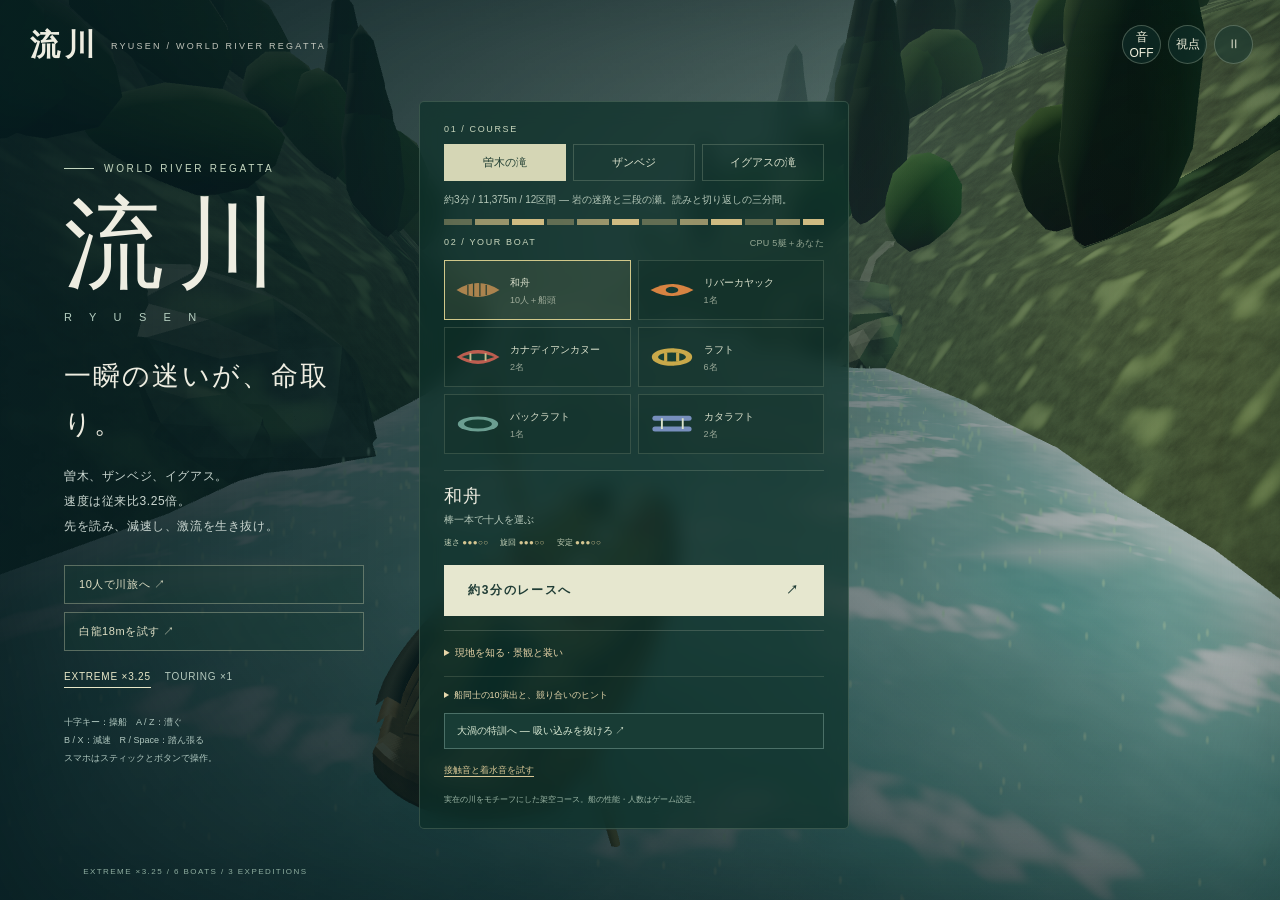
==== commit 659ed7e2: "Add extreme rapids, regional environments, and responsive AB controls Increase normal flow to 3.25x " ====
--- a/index.html
+++ b/index.html
@@ -13,6 +13,54 @@
 #courseStrip{display:flex;gap:3px;margin:8px auto 0;width:170px;height:3px}#courseStrip i{display:block;background:#d7e3bd40}#courseStrip i.done{background:#b7d3ad}#courseStrip i.now{background:#f1d392;box-shadow:0 0 7px #eed59288}#duelStatus{font-size:10px;color:#f0d496;min-height:18px;margin-top:7px;letter-spacing:.06em}.race-notes{margin-top:13px;border-top:1px solid #c5d2b12a;padding-top:10px;font-size:9px;line-height:1.9;color:#bfd1b9}.race-notes summary{cursor:pointer;color:#e6d8ad}.race-notes ol{padding-left:20px;columns:2;column-gap:22px;margin:8px 0 0}.course-preview{display:flex;gap:3px;margin:10px 0 12px;height:6px}.course-preview i{display:block;opacity:.7}.course-preview i:nth-child(3n){opacity:1}.course-preview i:nth-child(3n+1){opacity:.4}#courseTag{line-height:1.8;margin-bottom:8px}@media(max-width:760px){#vesselSelect b{font-size:9px}#courseStrip{width:105px;gap:2px;margin-top:6px}#duelStatus{font-size:8px;max-width:150px;white-space:nowrap}.race-notes{font-size:8px}.race-notes ol{column-gap:13px}#courseTag{min-height:30px}.course-preview{margin:8px 0 12px;height:4px}}
 
 #skillHUD{display:none;position:fixed;z-index:9;left:50%;bottom:27px;transform:translateX(-50%);width:260px;padding:9px 13px;background:#082e2ddc;border:1px solid #b3d8c45c;border-radius:6px;pointer-events:none;box-shadow:0 3px 20px #031b2244}#skillHUD .skill-row{display:flex;justify-content:space-between;gap:8px;font-size:9px;line-height:1.7;color:#d1e2c9}#strokeFeedback{color:#f3d18b;font-weight:600}#strokeBar{height:9px;position:relative;background:#d9e9d328;margin:6px 0;overflow:hidden;border-radius:2px}#strokeBar:before{content:'';position:absolute;left:0;width:0;height:0}#strokeTick{position:absolute;left:0;top:0;width:100%;height:100%;background:linear-gradient(90deg,#8fd6a4,#dcefb6);transition:width .12s}#strokeBar.spent{box-shadow:0 0 10px #f1b78a}#strokeBar.spent #strokeTick{background:#f1b78a}#laneInfo{color:#a4e5d6}#vortexWarning{font-size:10px;color:#f1b78a;min-height:14px;text-align:center}.trial-btn{width:100%;margin-top:9px;padding:10px 12px;background:#183c35;border:1px solid #9fc5b960;color:#daead4;font-size:10px;text-align:left}.trial-btn:hover{background:#28564a}.sound-test{margin-top:9px;padding:6px 0;background:none;border:0;color:#d7c695;font-size:9px;text-decoration:underline;text-underline-offset:3px}.titan-visible #hint{bottom:112px}@media(max-width:600px){#skillHUD{bottom:146px;width:260px;padding:8px 11px}#skillHUD .skill-row{font-size:9px}.titan-visible #hint{bottom:242px;white-space:normal;text-align:center;width:85%;line-height:1.6}[data-titan-action=stroke]{background:#58724bbd!important;border-color:#e3da9e!important}.legacy-actions{flex-wrap:wrap}}@media(max-width:380px){[data-titan-pad]{width:88px!important;height:88px!important}[data-titan-pad]>div{left:22px!important;top:22px!important}[data-titan-action]{min-width:56px!important;min-height:56px!important;padding:7px!important;font-size:9px!important}[data-titan-controls]>div:last-child{gap:6px!important;right:12px!important}}@media(max-height:520px) and (min-width:601px){#skillHUD{bottom:18px;width:230px;padding:5px 10px}#skillHUD .skill-row{font-size:8px}.titan-visible #hint{bottom:98px;font-size:8px}#strokeBar{height:7px;margin:4px 0}}
+/* RR_STYLE_BEGIN */
+/* Three actions with two primary thumb targets; bottom quarter is reserved for input. */
+.titan-visible [data-titan-controls]{inset:75% 0 0!important;background:linear-gradient(#132c2e,#0b1c22);border-top:2px solid #52676b;opacity:1!important}
+.titan-visible [data-titan-controls]>div:last-child{right:max(24px,env(safe-area-inset-right))!important;bottom:max(14px,env(safe-area-inset-bottom))!important;gap:14px!important;align-items:flex-end}
+[data-titan-action]{border-radius:50%!important;width:76px!important;height:76px!important;min-width:0!important;min-height:0!important;padding:7px!important;box-shadow:0 5px 0 #030d12, inset 0 2px 0 #ffffff30!important;transition:transform .04s,background .04s!important;display:flex;flex-direction:column;align-items:center;justify-content:center;gap:2px}
+[data-titan-action] b{font:900 24px/1 monospace}
+[data-titan-action] span{font-size:10px}
+[data-titan-action] small{font:8px monospace;opacity:.65}
+[data-titan-action=act]{order:1;background:#735c40!important;margin-bottom:18px}
+[data-titan-action=stroke]{order:2;background:#a04335!important;border-color:#ec9e74!important;width:86px!important;height:86px!important}
+[data-titan-action=jump]{position:absolute;right:196px;bottom:52px;width:60px!important;height:60px!important;background:#344a61!important;border-radius:12px!important}
+[data-titan-action=jump] b{font-size:16px}
+[data-titan-action].rr-pressed{transform:translateY(4px)!important;box-shadow:0 1px 0 #030d12,inset 0 0 18px #fff7!important;background:#bd9050!important;border-color:#fff0ca!important}
+[data-titan-pad]{width:110px!important;height:110px!important;bottom:max(20px,env(safe-area-inset-bottom))!important;left:28px!important;border-radius:18px!important;background:linear-gradient(90deg,transparent 34%,#56676e 34%,#56676e 66%,transparent 66%),linear-gradient(transparent 34%,#56676e 34%,#56676e 66%,transparent 66%),#172329!important;border-color:#718b8a!important}
+[data-titan-pad]>div{left:34px!important;top:34px!important;border-radius:9px!important}
+.rr-pad-label{position:absolute;bottom:-16px;left:0;right:0;text-align:center;font-size:9px;color:#b8c7c2;pointer-events:none}
+.titan-visible #skillHUD{bottom:calc(25% + 12px)!important;width:240px;padding:6px 10px}
+.titan-visible #hint{bottom:calc(25% + 106px)!important;font-size:10px;background:#092025b0;padding:5px 10px;width:auto;max-width:70%;border-radius:4px}
+#rrDanger{display:none;position:fixed;left:50%;top:15%;transform:translateX(-50%);z-index:15;gap:12px;align-items:center;background:#3d2b18ed;border:1px solid #e3b27b;border-radius:5px;padding:9px 15px;pointer-events:none;white-space:nowrap;font-size:12px;color:#ffe6b8}
+#rrDanger b{font:700 26px monospace}#rrDanger[data-urgent=true]{background:#7e2723ee;border-color:#ffad8f;color:#fff1cf}
+#rrExpedition{display:none;position:fixed;bottom:calc(25% + 9px);left:20px;z-index:12;font:9px monospace;letter-spacing:.12em;color:#ebc18d;pointer-events:none}
+#rrDossier{font-size:10px;line-height:1.9;color:#c1cec0;margin:14px 0;border-top:1px solid #71827570;padding-top:12px}
+#rrDossier summary{cursor:pointer;color:#e8d4a8}#rrDossier b{display:block;margin-top:10px;color:#eee6c7}#rrDossier p{margin:5px 0}
+@media(max-width:600px){
+ [data-titan-pad]{left:16px!important;width:92px!important;height:92px!important}
+ [data-titan-pad]>div{left:25px!important;top:25px!important}
+ .titan-visible [data-titan-controls]>div:last-child{right:14px!important;gap:10px!important}
+ [data-titan-action]{width:66px!important;height:66px!important}
+ [data-titan-action=stroke]{width:76px!important;height:76px!important}
+ [data-titan-action=jump]{right:92px;bottom:91px;width:57px!important;height:48px!important}
+ [data-titan-action] small{display:none}
+ #rrDanger{top:22%;gap:8px;padding:7px 10px;font-size:10px}#rrDanger b{font-size:22px}
+ .titan-visible #hint{bottom:calc(25% + 98px)!important;max-width:90%;font-size:9px}
+ #rrExpedition{font-size:8px;left:12px}
+}
+@media(max-height:560px){
+ [data-titan-pad]{height:64px!important;width:90px!important;bottom:12px!important}
+ [data-titan-pad]>div{left:24px!important;top:11px!important}
+ [data-titan-action],[data-titan-action=stroke]{width:60px!important;height:60px!important}
+ [data-titan-action=jump]{right:162px;bottom:0;height:54px!important;width:64px!important}
+ [data-titan-action=act]{margin-bottom:0}[data-titan-action] small{display:none}
+ .titan-visible [data-titan-controls]>div:last-child{bottom:10px!important}
+ .titan-visible #skillHUD{left:auto;right:15px;transform:none;width:205px}
+ .titan-visible #hint{display:none!important}#rrDanger{top:13%;padding:4px 10px}
+ #rrDanger b{font-size:21px}
+}
+
+/* RR_STYLE_END */
 </style>    <meta property="og:title" content="流川 RYUSEN — 世界激流レガッタ">
     <meta property="og:description" content="スマホ・PCのブラウザで遊べる無料ゲームです。インストール不要！">
     <meta property="og:url" content="https://titan11111.github.io/334-ryusen/">
@@ -23,11 +71,11 @@
 <div id="brand"><b>流川</b><span>RYUSEN / WORLD RIVER REGATTA</span></div>
 <div id="tools"><button id="audioBtn" class="icon" aria-label="音声を切り替え" title="音声">音 OFF</button><button id="viewBtn" class="icon" aria-label="視点を切り替え" title="視点 V">視点</button><button id="pauseBtn" class="icon" aria-label="一時停止" title="一時停止 P">Ⅱ</button></div>
 <div id="hud"><div class="label">ゴールまで</div><div class="travel"><b id="distance">1,260</b><span>m</span></div><div class="track"><i id="progress"></i></div><div class="statsline"><span id="peopleLabel">乗客</span><span id="people">10 / 10</span></div><div class="pips" id="pips"></div><div class="statsline"><span>舟の耐久</span><span id="hp">100%</span></div><div class="meter"><i id="hpbar"></i></div><div class="statsline"><span id="staminaLabel">船頭の体力</span><span id="stamina">100%</span></div><div class="meter gold"><i id="staminabar"></i></div></div>
-<div id="rivalLabels"></div><div id="raceHUD"><span id="raceCourse"></span><div><b id="raceRank">1 / 6</b><small>POSITION</small></div><span id="raceTime">0.0 s</span><i id="raceBoat"></i><div id="courseStrip" aria-label="全12区間の進行"></div><div id="duelStatus" role="status"></div></div><div id="speed"><b id="kmh">0</b><small>km/h</small><div id="section">一ノ瀬 · 翡翠の淵</div><div id="dropStatus"></div></div>
+<div id="rivalLabels"></div><div id="raceHUD"><span id="raceCourse"></span><div><b id="raceRank">1 / 6</b><small>POSITION</small></div><span id="raceTime">0.0 s</span><i id="raceBoat"></i><div id="courseStrip" aria-label="全12区間の進行"></div><div id="duelStatus" role="status"></div></div><div id="speed"><b id="kmh">0</b><small>km/h · ゲーム内速度</small><div id="section">一ノ瀬 · 翡翠の淵</div><div id="dropStatus"></div></div>
 <div class="reaction" id="reaction0"></div><div class="reaction" id="reaction1"></div><div id="caption" role="status" aria-live="polite"></div><div id="hint">左右で竿を操る · 岩をかわして、十人を届けろ。</div><div id="cameraLabel"></div><div id="skillHUD"><div class="skill-row"><span>「漕ぐ F」を押すと進む</span><b id="strokeFeedback">押すたびに進む</b></div><div id="strokeBar"><i id="strokeTick"></i></div><div class="skill-row"><span id="laneInfo">速流を選べ</span><span id="comboInfo">連続 0 漕ぎ</span></div><div id="vortexWarning"></div></div>
-<div id="overlay"><div class="intro regatta-intro"><section class="hero"><div class="eyebrow">WORLD RIVER REGATTA</div><h1>流川<em>R Y U S E N</em></h1><p class="tagline">激流を、競え。</p><p class="description">曽木、ザンベジ、イグアス。<br>一戦は、濃密な三分間。<br>流れを読み、漕いで差をつけろ。</p><div class="legacy-actions"><button id="startBtn" disabled>10人で川旅へ ↗</button><button id="dropStartBtn">白龍18mを試す ↗</button></div><div class="mode"><button data-mode="normal" class="selected">激流を征く</button><button data-mode="scenic">ゆったり川旅</button></div><div class="controls-note">左右：操船　F：漕ぐ<br>E：減速　Space：踏ん張る<br>スマホはスティックとボタンで操作。</div></section><section class="race-setup"><div class="setup-label">01 / COURSE</div><div id="courseSelect"></div><p id="courseTag"></p><div id="coursePreview" class="course-preview" aria-hidden="true"></div><div class="setup-label">02 / YOUR BOAT <span>CPU 5艇＋あなた</span></div><div id="vesselSelect"></div><div class="vessel-detail"><b id="vesselName">和舟</b><span id="vesselTag"></span><div id="vesselStats"></div></div><button class="start" id="raceStartBtn" disabled><span>この船でレース</span><span>↗</span></button><details class="race-notes"><summary>船同士の10演出と、競り合いのヒント</summary><ol><li>V字の引き波</li><li>波を受けた船の揺れ</li><li>後方で加速する波乗り</li><li>横並びの水圧</li><li>接触で船体を押し返す</li><li>接触の飛沫と左右の音</li><li>実際の追い抜きを通知</li><li>船種ごとに違うCPUの進路</li><li>クルーの声と身振り</li><li>接戦で広がるカメラ</li></ol></details><button class="trial-btn" id="vortexTrialBtn">大渦の特訓へ — 吸い込みを抜けろ ↗</button><button class="sound-test" id="soundTestBtn">接触音と着水音を試す</button><p class="fiction-note">実在の川をモチーフにした架空コース。船の性能・人数はゲーム設定。</p></section></div><div class="introfooter">6 BOATS / 3 × 3 MIN / 36 RAPID SECTIONS</div></div>
+<div id="overlay"><div class="intro regatta-intro"><section class="hero"><div class="eyebrow">WORLD RIVER REGATTA</div><h1>流川<em>R Y U S E N</em></h1><p class="tagline">一瞬の迷いが、命取り。</p><p class="description">曽木、ザンベジ、イグアス。<br>速度は従来比3.25倍。<br>先を読み、減速し、激流を生き抜け。</p><div class="legacy-actions"><button id="startBtn" disabled>10人で川旅へ ↗</button><button id="dropStartBtn">白龍18mを試す ↗</button></div><div class="mode"><button data-mode="normal" class="selected">EXTREME ×3.25</button><button data-mode="scenic">TOURING ×1</button></div><div class="controls-note">十字キー：操船　A / Z：漕ぐ<br>B / X：減速　R / Space：踏ん張る<br>スマホはスティックとボタンで操作。</div></section><section class="race-setup"><div class="setup-label">01 / COURSE</div><div id="courseSelect"></div><p id="courseTag"></p><div id="coursePreview" class="course-preview" aria-hidden="true"></div><div class="setup-label">02 / YOUR BOAT <span>CPU 5艇＋あなた</span></div><div id="vesselSelect"></div><div class="vessel-detail"><b id="vesselName">和舟</b><span id="vesselTag"></span><div id="vesselStats"></div></div><button class="start" id="raceStartBtn" disabled><span>この船でレース</span><span>↗</span></button><details id="rrDossier"></details><details class="race-notes"><summary>船同士の10演出と、競り合いのヒント</summary><ol><li>V字の引き波</li><li>波を受けた船の揺れ</li><li>後方で加速する波乗り</li><li>横並びの水圧</li><li>接触で船体を押し返す</li><li>接触の飛沫と左右の音</li><li>実際の追い抜きを通知</li><li>船種ごとに違うCPUの進路</li><li>クルーの声と身振り</li><li>接戦で広がるカメラ</li></ol></details><button class="trial-btn" id="vortexTrialBtn">大渦の特訓へ — 吸い込みを抜けろ ↗</button><button class="sound-test" id="soundTestBtn">接触音と着水音を試す</button><p class="fiction-note">実在の川をモチーフにした架空コース。船の性能・人数はゲーム設定。</p></section></div><div class="introfooter">EXTREME ×3.25 / 6 BOATS / 3 EXPEDITIONS</div></div>
 <div id="result"><div class="result-inner"><div class="eyebrow" style="justify-content:center" id="resultEyebrow">RIVER RUN COMPLETE</div><h2 id="resultTitle">生還。</h2><p id="resultText"></p><div class="score"><div><b id="rPeople">10</b><span id="resultPeopleLabel">帰還した乗客</span></div><div><b id="rTime">01:30</b><span id="resultTimeLabel">下った時間</span></div><div><b id="rScore">S</b><span id="resultScoreLabel">評価</span></div></div><p id="record"></p><button class="start" id="retryBtn"><span>もう一度、川へ</span><span>↗</span></button><button id="titleBtn" style="border:0;background:none;color:#b5c9bd;margin-top:20px;font-size:11px">タイトルへ戻る</button></div></div>
-<div id="pausePanel"><div><h2>ひと息。</h2><div class="pausebuttons"><button id="resumeBtn">川へ戻る</button><small>左右で岩をかわす。<br>緑の合図で「漕ぐ F」。連打は体力を浪費。<br>岩が近い時は「減速 E」。<br>速い流れを選び、渦は外側へ。<br>落差や大波には「踏ん張る」。<br>手を休めると体力が戻るよ。</small><button id="pauseTitle">タイトルへ</button></div></div></div>
+<div id="pausePanel"><div><h2>ひと息。</h2><div class="pausebuttons"><button id="resumeBtn">川へ戻る</button><small>左右で岩をかわす。<br>A / Z：漕ぐ。長押しでも前進。B / X：減速。<br>岩が近い時は「減速 E」。<br>速い流れを選び、渦は外側へ。<br>落差や大波には「踏ん張る」。<br>手を休めると体力が戻るよ。</small><button id="pauseTitle">タイトルへ</button></div></div></div>
 <div id="loading">川を描いています…</div><div id="error"><div>3D描画を開始できませんでした。<br>Safari / Chromeの新しいタブで開き直してね。<br><span id="errText"></span><br><button onclick="location.reload()">再読み込み</button></div></div>
 <!-- TITAN_CONTROLLER_BEGIN -->
 <script data-titan-controller="1">
@@ -3986,11 +4034,151 @@
 
 	}
 
-}`,Lh=class{constructor(){this.texture=null,this.mesh=null,this.depthNear=0,this.depthFar=0}init(e,t){if(this.texture===null){let i=new Gr(e.texture);(e.depthNear!==t.depthNear||e.depthFar!==t.depthFar)&&(this.depthNear=e.depthNear,this.depthFar=e.depthFar),this.texture=i}}getMesh(e){if(this.texture!==null&&this.mesh===null){let t=e.cameras[0].viewport,i=new Vt({vertexShader:jx,fragmentShader:ev,uniforms:{depthColor:{value:this.texture},depthWidth:{value:t.z},depthHeight:{value:t.w}}});this.mesh=new ut(new Hn(20,20),i)}return this.mesh}reset(){this.texture=null,this.mesh=null}getDepthTexture(){return this.texture}},Dh=class extends ni{constructor(e,t){super();let i=this,s=null,r=1,a=null,o="local-floor",l=1,c=null,h=null,f=null,m=null,g=null,d=null,_=typeof XRWebGLBinding<"u",p=new Lh,u={},v=t.getContextAttributes(),y=null,x=null,E=[],w=[],R=new _e,C=null,b=new Ht;b.viewport=new xt;let M=new Ht;M.viewport=new xt;let L=[b,M],P=new Fo,F=null,H=null;this.cameraAutoUpdate=!0,this.enabled=!1,this.isPresenting=!1,this.getController=function(ee){let re=E[ee];return re===void 0&&(re=new Ns,E[ee]=re),re.getTargetRaySpace()},this.getControllerGrip=function(ee){let re=E[ee];return re===void 0&&(re=new Ns,E[ee]=re),re.getGripSpace()},this.getHand=function(ee){let re=E[ee];return re===void 0&&(re=new Ns,E[ee]=re),re.getHandSpace()};function z(ee){let re=w.indexOf(ee.inputSource);if(re===-1)return;let Ee=E[re];Ee!==void 0&&(Ee.update(ee.inputSource,ee.frame,c||a),Ee.dispatchEvent({type:ee.type,data:ee.inputSource}))}function V(){s.removeEventListener("select",z),s.removeEventListener("selectstart",z),s.removeEventListener("selectend",z),s.removeEventListener("squeeze",z),s.removeEventListener("squeezestart",z),s.removeEventListener("squeezeend",z),s.removeEventListener("end",V),s.removeEventListener("inputsourceschange",ne);for(let ee=0;ee<E.length;ee++){let re=w[ee];re!==null&&(w[ee]=null,E[ee].disconnect(re))}F=null,H=null,p.reset();for(let ee in u)delete u[ee];e.setRenderTarget(y),g=null,m=null,f=null,s=null,x=null,tt.stop(),i.isPresenting=!1,e.setPixelRatio(C),e.setSize(R.width,R.height,!1),i.dispatchEvent({type:"sessionend"})}this.setFramebufferScaleFactor=function(ee){r=ee,i.isPresenting===!0&&console.warn("THREE.WebXRManager: Cannot change framebuffer scale while presenting.")},this.setReferenceSpaceType=function(ee){o=ee,i.isPresenting===!0&&console.warn("THREE.WebXRManager: Cannot change reference space type while presenting.")},this.getReferenceSpace=function(){return c||a},this.setReferenceSpace=function(ee){c=ee},this.getBaseLayer=function(){return m!==null?m:g},this.getBinding=function(){return f===null&&_&&(f=new XRWebGLBinding(s,t)),f},this.getFrame=function(){return d},this.getSession=function(){return s},this.setSession=async function(ee){if(s=ee,s!==null){if(y=e.getRenderTarget(),s.addEventListener("select",z),s.addEventListener("selectstart",z),s.addEventListener("selectend",z),s.addEventListener("squeeze",z),s.addEventListener("squeezestart",z),s.addEventListener("squeezeend",z),s.addEventListener("end",V),s.addEventListener("inputsourceschange",ne),v.xrCompatible!==!0&&await t.makeXRCompatible(),C=e.getPixelRatio(),e.getSize(R),_&&"createProjectionLayer"in XRWebGLBinding.prototype){let Ee=null,Ue=null,Te=null;v.depth&&(Te=v.stencil?t.DEPTH24_STENCIL8:t.DEPTH_COMPONENT24,Ee=v.stencil?Xs:Is,Ue=v.stencil?Ws:Ci);let Q={colorFormat:t.RGBA8,depthFormat:Te,scaleFactor:r};f=this.getBinding(),m=f.createProjectionLayer(Q),s.updateRenderState({layers:[m]}),e.setPixelRatio(1),e.setSize(m.textureWidth,m.textureHeight,!1),x=new On(m.textureWidth,m.textureHeight,{format:Sn,type:Cn,depthTexture:new Vr(m.textureWidth,m.textureHeight,Ue,void 0,void 0,void 0,void 0,void 0,void 0,Ee),stencilBuffer:v.stencil,colorSpace:e.outputColorSpace,samples:v.antialias?4:0,resolveDepthBuffer:m.ignoreDepthValues===!1,resolveStencilBuffer:m.ignoreDepthValues===!1})}else{let Ee={antialias:v.antialias,alpha:!0,depth:v.depth,stencil:v.stencil,framebufferScaleFactor:r};g=new XRWebGLLayer(s,t,Ee),s.updateRenderState({baseLayer:g}),e.setPixelRatio(1),e.setSize(g.framebufferWidth,g.framebufferHeight,!1),x=new On(g.framebufferWidth,g.framebufferHeight,{format:Sn,type:Cn,colorSpace:e.outputColorSpace,stencilBuffer:v.stencil,resolveDepthBuffer:g.ignoreDepthValues===!1,resolveStencilBuffer:g.ignoreDepthValues===!1})}x.isXRRenderTarget=!0,this.setFoveation(l),c=null,a=await s.requestReferenceSpace(o),tt.setContext(s),tt.start(),i.isPresenting=!0,i.dispatchEvent({type:"sessionstart"})}},this.getEnvironmentBlendMode=function(){if(s!==null)return s.environmentBlendMode},this.getDepthTexture=function(){return p.getDepthTexture()};function ne(ee){for(let re=0;re<ee.removed.length;re++){let Ee=ee.removed[re],Ue=w.indexOf(Ee);Ue>=0&&(w[Ue]=null,E[Ue].disconnect(Ee))}for(let re=0;re<ee.added.length;re++){let Ee=ee.added[re],Ue=w.indexOf(Ee);if(Ue===-1){for(let Q=0;Q<E.length;Q++)if(Q>=w.length){w.push(Ee),Ue=Q;break}else if(w[Q]===null){w[Q]=Ee,Ue=Q;break}if(Ue===-1)break}let Te=E[Ue];Te&&Te.connect(Ee)}}let q=new D,fe=new D;function me(ee,re,Ee){q.setFromMatrixPosition(re.matrixWorld),fe.setFromMatrixPosition(Ee.matrixWorld);let Ue=q.distanceTo(fe),Te=re.projectionMatrix.elements,Q=Ee.projectionMatrix.elements,ue=Te[14]/(Te[10]-1),I=Te[14]/(Te[10]+1),J=(Te[9]+1)/Te[5],Z=(Te[9]-1)/Te[5],$=(Te[8]-1)/Te[0],X=(Q[8]+1)/Q[0],se=ue*$,ae=ue*X,de=Ue/(-$+X),Oe=de*-$;if(re.matrixWorld.decompose(ee.position,ee.quaternion,ee.scale),ee.translateX(Oe),ee.translateZ(de),ee.matrixWorld.compose(ee.position,ee.quaternion,ee.scale),ee.matrixWorldInverse.copy(ee.matrixWorld).invert(),Te[10]===-1)ee.projectionMatrix.copy(re.projectionMatrix),ee.projectionMatrixInverse.copy(re.projectionMatrixInverse);else{let Ie=ue+de,A=I+de,S=se-Oe,k=ae+(Ue-Oe),Y=J*I/A*Ie,ie=Z*I/A*Ie;ee.projectionMatrix.makePerspective(S,k,Y,ie,Ie,A),ee.projectionMatrixInverse.copy(ee.projectionMatrix).invert()}}function be(ee,re){re===null?ee.matrixWorld.copy(ee.matrix):ee.matrixWorld.multiplyMatrices(re.matrixWorld,ee.matrix),ee.matrixWorldInverse.copy(ee.matrixWorld).invert()}this.updateCamera=function(ee){if(s===null)return;let re=ee.near,Ee=ee.far;p.texture!==null&&(p.depthNear>0&&(re=p.depthNear),p.depthFar>0&&(Ee=p.depthFar)),P.near=M.near=b.near=re,P.far=M.far=b.far=Ee,(F!==P.near||H!==P.far)&&(s.updateRenderState({depthNear:P.near,depthFar:P.far}),F=P.near,H=P.far),P.layers.mask=ee.layers.mask|6,b.layers.mask=P.layers.mask&3,M.layers.mask=P.layers.mask&5;let Ue=ee.parent,Te=P.cameras;be(P,Ue);for(let Q=0;Q<Te.length;Q++)be(Te[Q],Ue);Te.length===2?me(P,b,M):P.projectionMatrix.copy(b.projectionMatrix),ze(ee,P,Ue)};function ze(ee,re,Ee){Ee===null?ee.matrix.copy(re.matrixWorld):(ee.matrix.copy(Ee.matrixWorld),ee.matrix.invert(),ee.matrix.multiply(re.matrixWorld)),ee.matrix.decompose(ee.position,ee.quaternion,ee.scale),ee.updateMatrixWorld(!0),ee.projectionMatrix.copy(re.projectionMatrix),ee.projectionMatrixInverse.copy(re.projectionMatrixInverse),ee.isPerspectiveCamera&&(ee.fov=Ps*2*Math.atan(1/ee.projectionMatrix.elements[5]),ee.zoom=1)}this.getCamera=function(){return P},this.getFoveation=function(){if(!(m===null&&g===null))return l},this.setFoveation=function(ee){l=ee,m!==null&&(m.fixedFoveation=ee),g!==null&&g.fixedFoveation!==void 0&&(g.fixedFoveation=ee)},this.hasDepthSensing=function(){return p.texture!==null},this.getDepthSensingMesh=function(){return p.getMesh(P)},this.getCameraTexture=function(ee){return u[ee]};let Ke=null;function it(ee,re){if(h=re.getViewerPose(c||a),d=re,h!==null){let Ee=h.views;g!==null&&(e.setRenderTargetFramebuffer(x,g.framebuffer),e.setRenderTarget(x));let Ue=!1;Ee.length!==P.cameras.length&&(P.cameras.length=0,Ue=!0);for(let I=0;I<Ee.length;I++){let J=Ee[I],Z=null;if(g!==null)Z=g.getViewport(J);else{let X=f.getViewSubImage(m,J);Z=X.viewport,I===0&&(e.setRenderTargetTextures(x,X.colorTexture,X.depthStencilTexture),e.setRenderTarget(x))}let $=L[I];$===void 0&&($=new Ht,$.layers.enable(I),$.viewport=new xt,L[I]=$),$.matrix.fromArray(J.transform.matrix),$.matrix.decompose($.position,$.quaternion,$.scale),$.projectionMatrix.fromArray(J.projectionMatrix),$.projectionMatrixInverse.copy($.projectionMatrix).invert(),$.viewport.set(Z.x,Z.y,Z.width,Z.height),I===0&&(P.matrix.copy($.matrix),P.matrix.decompose(P.position,P.quaternion,P.scale)),Ue===!0&&P.cameras.push($)}let Te=s.enabledFeatures;if(Te&&Te.includes("depth-sensing")&&s.depthUsage=="gpu-optimized"&&_){f=i.getBinding();let I=f.getDepthInformation(Ee[0]);I&&I.isValid&&I.texture&&p.init(I,s.renderState)}if(Te&&Te.includes("camera-access")&&_){e.state.unbindTexture(),f=i.getBinding();for(let I=0;I<Ee.length;I++){let J=Ee[I].camera;if(J){let Z=u[J];Z||(Z=new Gr,u[J]=Z);let $=f.getCameraImage(J);Z.sourceTexture=$}}}}for(let Ee=0;Ee<E.length;Ee++){let Ue=w[Ee],Te=E[Ee];Ue!==null&&Te!==void 0&&Te.update(Ue,re,c||a)}Ke&&Ke(ee,re),re.detectedPlanes&&i.dispatchEvent({type:"planesdetected",data:re}),d=null}let tt=new hf;tt.setAnimationLoop(it),this.setAnimationLoop=function(ee){Ke=ee},this.dispose=function(){}}},ss=new Rn,tv=new lt;function nv(n,e){function t(p,u){p.matrixAutoUpdate===!0&&p.updateMatrix(),u.value.copy(p.matrix)}function i(p,u){u.color.getRGB(p.fogColor.value,mh(n)),u.isFog?(p.fogNear.value=u.near,p.fogFar.value=u.far):u.isFogExp2&&(p.fogDensity.value=u.density)}function s(p,u,v,y,x){u.isMeshBasicMaterial||u.isMeshLambertMaterial?r(p,u):u.isMeshToonMaterial?(r(p,u),f(p,u)):u.isMeshPhongMaterial?(r(p,u),h(p,u)):u.isMeshStandardMaterial?(r(p,u),m(p,u),u.isMeshPhysicalMaterial&&g(p,u,x)):u.isMeshMatcapMaterial?(r(p,u),d(p,u)):u.isMeshDepthMaterial?r(p,u):u.isMeshDistanceMaterial?(r(p,u),_(p,u)):u.isMeshNormalMaterial?r(p,u):u.isLineBasicMaterial?(a(p,u),u.isLineDashedMaterial&&o(p,u)):u.isPointsMaterial?l(p,u,v,y):u.isSpriteMaterial?c(p,u):u.isShadowMaterial?(p.color.value.copy(u.color),p.opacity.value=u.opacity):u.isShaderMaterial&&(u.uniformsNeedUpdate=!1)}function r(p,u){p.opacity.value=u.opacity,u.color&&p.diffuse.value.copy(u.color),u.emissive&&p.emissive.value.copy(u.emissive).multiplyScalar(u.emissiveIntensity),u.map&&(p.map.value=u.map,t(u.map,p.mapTransform)),u.alphaMap&&(p.alphaMap.value=u.alphaMap,t(u.alphaMap,p.alphaMapTransform)),u.bumpMap&&(p.bumpMap.value=u.bumpMap,t(u.bumpMap,p.bumpMapTransform),p.bumpScale.value=u.bumpScale,u.side===Jt&&(p.bumpScale.value*=-1)),u.normalMap&&(p.normalMap.value=u.normalMap,t(u.normalMap,p.normalMapTransform),p.normalScale.value.copy(u.normalScale),u.side===Jt&&p.normalScale.value.negate()),u.displacementMap&&(p.displacementMap.value=u.displacementMap,t(u.displacementMap,p.displacementMapTransform),p.displacementScale.value=u.displacementScale,p.displacementBias.value=u.displacementBias),u.emissiveMap&&(p.emissiveMap.value=u.emissiveMap,t(u.emissiveMap,p.emissiveMapTransform)),u.specularMap&&(p.specularMap.value=u.specularMap,t(u.specularMap,p.specularMapTransform)),u.alphaTest>0&&(p.alphaTest.value=u.alphaTest);let v=e.get(u),y=v.envMap,x=v.envMapRotation;y&&(p.envMap.value=y,ss.copy(x),ss.x*=-1,ss.y*=-1,ss.z*=-1,y.isCubeTexture&&y.isRenderTargetTexture===!1&&(ss.y*=-1,ss.z*=-1),p.envMapRotation.value.setFromMatrix4(tv.makeRotationFromEuler(ss)),p.flipEnvMap.value=y.isCubeTexture&&y.isRenderTargetTexture===!1?-1:1,p.reflectivity.value=u.reflectivity,p.ior.value=u.ior,p.refractionRatio.value=u.refractionRatio),u.lightMap&&(p.lightMap.value=u.lightMap,p.lightMapIntensity.value=u.lightMapIntensity,t(u.lightMap,p.lightMapTransform)),u.aoMap&&(p.aoMap.value=u.aoMap,p.aoMapIntensity.value=u.aoMapIntensity,t(u.aoMap,p.aoMapTransform))}function a(p,u){p.diffuse.value.copy(u.color),p.opacity.value=u.opacity,u.map&&(p.map.value=u.map,t(u.map,p.mapTransform))}function o(p,u){p.dashSize.value=u.dashSize,p.totalSize.value=u.dashSize+u.gapSize,p.scale.value=u.scale}function l(p,u,v,y){p.diffuse.value.copy(u.color),p.opacity.value=u.opacity,p.size.value=u.size*v,p.scale.value=y*.5,u.map&&(p.map.value=u.map,t(u.map,p.uvTransform)),u.alphaMap&&(p.alphaMap.value=u.alphaMap,t(u.alphaMap,p.alphaMapTransform)),u.alphaTest>0&&(p.alphaTest.value=u.alphaTest)}function c(p,u){p.diffuse.value.copy(u.color),p.opacity.value=u.opacity,p.rotation.value=u.rotation,u.map&&(p.map.value=u.map,t(u.map,p.mapTransform)),u.alphaMap&&(p.alphaMap.value=u.alphaMap,t(u.alphaMap,p.alphaMapTransform)),u.alphaTest>0&&(p.alphaTest.value=u.alphaTest)}function h(p,u){p.specular.value.copy(u.specular),p.shininess.value=Math.max(u.shininess,1e-4)}function f(p,u){u.gradientMap&&(p.gradientMap.value=u.gradientMap)}function m(p,u){p.metalness.value=u.metalness,u.metalnessMap&&(p.metalnessMap.value=u.metalnessMap,t(u.metalnessMap,p.metalnessMapTransform)),p.roughness.value=u.roughness,u.roughnessMap&&(p.roughnessMap.value=u.roughnessMap,t(u.roughnessMap,p.roughnessMapTransform)),u.envMap&&(p.envMapIntensity.value=u.envMapIntensity)}function g(p,u,v){p.ior.value=u.ior,u.sheen>0&&(p.sheenColor.value.copy(u.sheenColor).multiplyScalar(u.sheen),p.sheenRoughness.value=u.sheenRoughness,u.sheenColorMap&&(p.sheenColorMap.value=u.sheenColorMap,t(u.sheenColorMap,p.sheenColorMapTransform)),u.sheenRoughnessMap&&(p.sheenRoughnessMap.value=u.sheenRoughnessMap,t(u.sheenRoughnessMap,p.sheenRoughnessMapTransform))),u.clearcoat>0&&(p.clearcoat.value=u.clearcoat,p.clearcoatRoughness.value=u.clearcoatRoughness,u.clearcoatMap&&(p.clearcoatMap.value=u.clearcoatMap,t(u.clearcoatMap,p.clearcoatMapTransform)),u.clearcoatRoughnessMap&&(p.clearcoatRoughnessMap.value=u.clearcoatRoughnessMap,t(u.clearcoatRoughnessMap,p.clearcoatRoughnessMapTransform)),u.clearcoatNormalMap&&(p.clearcoatNormalMap.value=u.clearcoatNormalMap,t(u.clearcoatNormalMap,p.clearcoatNormalMapTransform),p.clearcoatNormalScale.value.copy(u.clearcoatNormalScale),u.side===Jt&&p.clearcoatNormalScale.value.negate())),u.dispersion>0&&(p.dispersion.value=u.dispersion),u.iridescence>0&&(p.iridescence.value=u.iridescence,p.iridescenceIOR.value=u.iridescenceIOR,p.iridescenceThicknessMinimum.value=u.iridescenceThicknessRange[0],p.iridescenceThicknessMaximum.value=u.iridescenceThicknessRange[1],u.iridescenceMap&&(p.iridescenceMap.value=u.iridescenceMap,t(u.iridescenceMap,p.iridescenceMapTransform)),u.iridescenceThicknessMap&&(p.iridescenceThicknessMap.value=u.iridescenceThicknessMap,t(u.iridescenceThicknessMap,p.iridescenceThicknessMapTransform))),u.transmission>0&&(p.transmission.value=u.transmission,p.transmissionSamplerMap.value=v.texture,p.transmissionSamplerSize.value.set(v.width,v.height),u.transmissionMap&&(p.transmissionMap.value=u.transmissionMap,t(u.transmissionMap,p.transmissionMapTransform)),p.thickness.value=u.thickness,u.thicknessMap&&(p.thicknessMap.value=u.thicknessMap,t(u.thicknessMap,p.thicknessMapTransform)),p.attenuationDistance.value=u.attenuationDistance,p.attenuationColor.value.copy(u.attenuationColor)),u.anisotropy>0&&(p.anisotropyVector.value.set(u.anisotropy*Math.cos(u.anisotropyRotation),u.anisotropy*Math.sin(u.anisotropyRotation)),u.anisotropyMap&&(p.anisotropyMap.value=u.anisotropyMap,t(u.anisotropyMap,p.anisotropyMapTransform))),p.specularIntensity.value=u.specularIntensity,p.specularColor.value.copy(u.specularColor),u.specularColorMap&&(p.specularColorMap.value=u.specularColorMap,t(u.specularColorMap,p.specularColorMapTransform)),u.specularIntensityMap&&(p.specularIntensityMap.value=u.specularIntensityMap,t(u.specularIntensityMap,p.specularIntensityMapTransform))}function d(p,u){u.matcap&&(p.matcap.value=u.matcap)}function _(p,u){let v=e.get(u).light;p.referencePosition.value.setFromMatrixPosition(v.matrixWorld),p.nearDistance.value=v.shadow.camera.near,p.farDistance.value=v.shadow.camera.far}return{refreshFogUniforms:i,refreshMaterialUniforms:s}}function iv(n,e,t,i){let s={},r={},a=[],o=n.getParameter(n.MAX_UNIFORM_BUFFER_BINDINGS);function l(v,y){let x=y.program;i.uniformBlockBinding(v,x)}function c(v,y){let x=s[v.id];x===void 0&&(d(v),x=h(v),s[v.id]=x,v.addEventListener("dispose",p));let E=y.program;i.updateUBOMapping(v,E);let w=e.render.frame;r[v.id]!==w&&(m(v),r[v.id]=w)}function h(v){let y=f();v.__bindingPointIndex=y;let x=n.createBuffer(),E=v.__size,w=v.usage;return n.bindBuffer(n.UNIFORM_BUFFER,x),n.bufferData(n.UNIFORM_BUFFER,E,w),n.bindBuffer(n.UNIFORM_BUFFER,null),n.bindBufferBase(n.UNIFORM_BUFFER,y,x),x}function f(){for(let v=0;v<o;v++)if(a.indexOf(v)===-1)return a.push(v),v;return console.error("THREE.WebGLRenderer: Maximum number of simultaneously usable uniforms groups reached."),0}function m(v){let y=s[v.id],x=v.uniforms,E=v.__cache;n.bindBuffer(n.UNIFORM_BUFFER,y);for(let w=0,R=x.length;w<R;w++){let C=Array.isArray(x[w])?x[w]:[x[w]];for(let b=0,M=C.length;b<M;b++){let L=C[b];if(g(L,w,b,E)===!0){let P=L.__offset,F=Array.isArray(L.value)?L.value:[L.value],H=0;for(let z=0;z<F.length;z++){let V=F[z],ne=_(V);typeof V=="number"||typeof V=="boolean"?(L.__data[0]=V,n.bufferSubData(n.UNIFORM_BUFFER,P+H,L.__data)):V.isMatrix3?(L.__data[0]=V.elements[0],L.__data[1]=V.elements[1],L.__data[2]=V.elements[2],L.__data[3]=0,L.__data[4]=V.elements[3],L.__data[5]=V.elements[4],L.__data[6]=V.elements[5],L.__data[7]=0,L.__data[8]=V.elements[6],L.__data[9]=V.elements[7],L.__data[10]=V.elements[8],L.__data[11]=0):(V.toArray(L.__data,H),H+=ne.storage/Float32Array.BYTES_PER_ELEMENT)}n.bufferSubData(n.UNIFORM_BUFFER,P,L.__data)}}}n.bindBuffer(n.UNIFORM_BUFFER,null)}function g(v,y,x,E){let w=v.value,R=y+"_"+x;if(E[R]===void 0)return typeof w=="number"||typeof w=="boolean"?E[R]=w:E[R]=w.clone(),!0;{let C=E[R];if(typeof w=="number"||typeof w=="boolean"){if(C!==w)return E[R]=w,!0}else if(C.equals(w)===!1)return C.copy(w),!0}return!1}function d(v){let y=v.uniforms,x=0,E=16;for(let R=0,C=y.length;R<C;R++){let b=Array.isArray(y[R])?y[R]:[y[R]];for(let M=0,L=b.length;M<L;M++){let P=b[M],F=Array.isArray(P.value)?P.value:[P.value];for(let H=0,z=F.length;H<z;H++){let V=F[H],ne=_(V),q=x%E,fe=q%ne.boundary,me=q+fe;x+=fe,me!==0&&E-me<ne.storage&&(x+=E-me),P.__data=new Float32Array(ne.storage/Float32Array.BYTES_PER_ELEMENT),P.__offset=x,x+=ne.storage}}}let w=x%E;return w>0&&(x+=E-w),v.__size=x,v.__cache={},this}function _(v){let y={boundary:0,storage:0};return typeof v=="number"||typeof v=="boolean"?(y.boundary=4,y.storage=4):v.isVector2?(y.boundary=8,y.storage=8):v.isVector3||v.isColor?(y.boundary=16,y.storage=12):v.isVector4?(y.boundary=16,y.storage=16):v.isMatrix3?(y.boundary=48,y.storage=48):v.isMatrix4?(y.boundary=64,y.storage=64):v.isTexture?console.warn("THREE.WebGLRenderer: Texture samplers can not be part of an uniforms group."):console.warn("THREE.WebGLRenderer: Unsupported uniform value type.",v),y}function p(v){let y=v.target;y.removeEventListener("dispose",p);let x=a.indexOf(y.__bindingPointIndex);a.splice(x,1),n.deleteBuffer(s[y.id]),delete s[y.id],delete r[y.id]}function u(){for(let v in s)n.deleteBuffer(s[v]);a=[],s={},r={}}return{bind:l,update:c,dispose:u}}var Ul=class{constructor(e={}){let{canvas:t=Pd(),context:i=null,depth:s=!0,stencil:r=!1,alpha:a=!1,antialias:o=!1,premultipliedAlpha:l=!0,preserveDrawingBuffer:c=!1,powerPreference:h="default",failIfMajorPerformanceCaveat:f=!1,reversedDepthBuffer:m=!1}=e;this.isWebGLRenderer=!0;let g;if(i!==null){if(typeof WebGLRenderingContext<"u"&&i instanceof WebGLRenderingContext)throw new Error("THREE.WebGLRenderer: WebGL 1 is not supported since r163.");g=i.getContextAttributes().alpha}else g=a;let d=new Uint32Array(4),_=new Int32Array(4),p=null,u=null,v=[],y=[];this.domElement=t,this.debug={checkShaderErrors:!0,onShaderError:null},this.autoClear=!0,this.autoClearColor=!0,this.autoClearDepth=!0,this.autoClearStencil=!0,this.sortObjects=!0,this.clippingPlanes=[],this.localClippingEnabled=!1,this.toneMapping=oi,this.toneMappingExposure=1,this.transmissionResolutionScale=1;let x=this,E=!1;this._outputColorSpace=Zt;let w=0,R=0,C=null,b=-1,M=null,L=new xt,P=new xt,F=null,H=new Ge(0),z=0,V=t.width,ne=t.height,q=1,fe=null,me=null,be=new xt(0,0,V,ne),ze=new xt(0,0,V,ne),Ke=!1,it=new Fs,tt=!1,ee=!1,re=new lt,Ee=new D,Ue=new xt,Te={background:null,fog:null,environment:null,overrideMaterial:null,isScene:!0},Q=!1;function ue(){return C===null?q:1}let I=i;function J(T,O){return t.getContext(T,O)}try{let T={alpha:!0,depth:s,stencil:r,antialias:o,premultipliedAlpha:l,preserveDrawingBuffer:c,powerPreference:h,failIfMajorPerformanceCaveat:f};if("setAttribute"in t&&t.setAttribute("data-engine",`three.js r${"180"}`),t.addEventListener("webglcontextlost",ge,!1),t.addEventListener("webglcontextrestored",Ae,!1),t.addEventListener("webglcontextcreationerror",le,!1),I===null){let O="webgl2";if(I=J(O,T),I===null)throw J(O)?new Error("Error creating WebGL context with your selected attributes."):new Error("Error creating WebGL context.")}}catch(T){throw console.error("THREE.WebGLRenderer: "+T.message),T}let Z,$,X,se,ae,de,Oe,Ie,A,S,k,Y,ie,K,ye,pe,Pe,Le,oe,Se,Ve,Ne,ve,Ze;function N(){Z=new M_(I),Z.init(),Ne=new Qx(I,Z),$=new p_(I,Z,e,Ne),X=new $x(I,Z),$.reversedDepthBuffer&&m&&X.buffers.depth.setReversed(!0),se=new E_(I),ae=new Ox,de=new Kx(I,Z,X,ae,$,Ne,se),Oe=new g_(x),Ie=new y_(x),A=new Im(I),ve=new d_(I,A),S=new S_(I,A,se,ve),k=new T_(I,S,A,se),oe=new w_(I,$,de),pe=new m_(ae),Y=new Fx(x,Oe,Ie,Z,$,ve,pe),ie=new nv(x,ae),K=new kx,ye=new Xx(Z),Le=new u_(x,Oe,Ie,X,k,g,l),Pe=new Zx(x,k,$),Ze=new iv(I,se,$,X),Se=new f_(I,Z,se),Ve=new b_(I,Z,se),se.programs=Y.programs,x.capabilities=$,x.extensions=Z,x.properties=ae,x.renderLists=K,x.shadowMap=Pe,x.state=X,x.info=se}N();let he=new Dh(x,I);this.xr=he,this.getContext=function(){return I},this.getContextAttributes=function(){return I.getContextAttributes()},this.forceContextLoss=function(){let T=Z.get("WEBGL_lose_context");T&&T.loseContext()},this.forceContextRestore=function(){let T=Z.get("WEBGL_lose_context");T&&T.restoreContext()},this.getPixelRatio=function(){return q},this.setPixelRatio=function(T){T!==void 0&&(q=T,this.setSize(V,ne,!1))},this.getSize=function(T){return T.set(V,ne)},this.setSize=function(T,O,G=!0){if(he.isPresenting){console.warn("THREE.WebGLRenderer: Can't change size while VR device is presenting.");return}V=T,ne=O,t.width=Math.floor(T*q),t.height=Math.floor(O*q),G===!0&&(t.style.width=T+"px",t.style.height=O+"px"),this.setViewport(0,0,T,O)},this.getDrawingBufferSize=function(T){return T.set(V*q,ne*q).floor()},this.setDrawingBufferSize=function(T,O,G){V=T,ne=O,q=G,t.width=Math.floor(T*G),t.height=Math.floor(O*G),this.setViewport(0,0,T,O)},this.getCurrentViewport=function(T){return T.copy(L)},this.getViewport=function(T){return T.copy(be)},this.setViewport=function(T,O,G,W){T.isVector4?be.set(T.x,T.y,T.z,T.w):be.set(T,O,G,W),X.viewport(L.copy(be).multiplyScalar(q).round())},this.getScissor=function(T){return T.copy(ze)},this.setScissor=function(T,O,G,W){T.isVector4?ze.set(T.x,T.y,T.z,T.w):ze.set(T,O,G,W),X.scissor(P.copy(ze).multiplyScalar(q).round())},this.getScissorTest=function(){return Ke},this.setScissorTest=function(T){X.setScissorTest(Ke=T)},this.setOpaqueSort=function(T){fe=T},this.setTransparentSort=function(T){me=T},this.getClearColor=function(T){return T.copy(Le.getClearColor())},this.setClearColor=function(){Le.setClearColor(...arguments)},this.getClearAlpha=function(){return Le.getClearAlpha()},this.setClearAlpha=function(){Le.setClearAlpha(...arguments)},this.clear=function(T=!0,O=!0,G=!0){let W=0;if(T){let B=!1;if(C!==null){let ce=C.texture.format;B=ce===tl||ce===el||ce===jo}if(B){let ce=C.texture.type,Me=ce===Cn||ce===Ci||ce===Vs||ce===Ws||ce===$o||ce===Ko,Ce=Le.getClearColor(),we=Le.getClearAlpha(),He=Ce.r,We=Ce.g,Be=Ce.b;Me?(d[0]=He,d[1]=We,d[2]=Be,d[3]=we,I.clearBufferuiv(I.COLOR,0,d)):(_[0]=He,_[1]=We,_[2]=Be,_[3]=we,I.clearBufferiv(I.COLOR,0,_))}else W|=I.COLOR_BUFFER_BIT}O&&(W|=I.DEPTH_BUFFER_BIT),G&&(W|=I.STENCIL_BUFFER_BIT,this.state.buffers.stencil.setMask(4294967295)),I.clear(W)},this.clearColor=function(){this.clear(!0,!1,!1)},this.clearDepth=function(){this.clear(!1,!0,!1)},this.clearStencil=function(){this.clear(!1,!1,!0)},this.dispose=function(){t.removeEventListener("webglcontextlost",ge,!1),t.removeEventListener("webglcontextrestored",Ae,!1),t.removeEventListener("webglcontextcreationerror",le,!1),Le.dispose(),K.dispose(),ye.dispose(),ae.dispose(),Oe.dispose(),Ie.dispose(),k.dispose(),ve.dispose(),Ze.dispose(),Y.dispose(),he.dispose(),he.removeEventListener("sessionstart",Nn),he.removeEventListener("sessionend",lu),Oi.stop()};function ge(T){T.preventDefault(),console.log("THREE.WebGLRenderer: Context Lost."),E=!0}function Ae(){console.log("THREE.WebGLRenderer: Context Restored."),E=!1;let T=se.autoReset,O=Pe.enabled,G=Pe.autoUpdate,W=Pe.needsUpdate,B=Pe.type;N(),se.autoReset=T,Pe.enabled=O,Pe.autoUpdate=G,Pe.needsUpdate=W,Pe.type=B}function le(T){console.error("THREE.WebGLRenderer: A WebGL context could not be created. Reason: ",T.statusMessage)}function te(T){let O=T.target;O.removeEventListener("dispose",te),De(O)}function De(T){Xe(T),ae.remove(T)}function Xe(T){let O=ae.get(T).programs;O!==void 0&&(O.forEach(function(G){Y.releaseProgram(G)}),T.isShaderMaterial&&Y.releaseShaderCache(T))}this.renderBufferDirect=function(T,O,G,W,B,ce){O===null&&(O=Te);let Me=B.isMesh&&B.matrixWorld.determinant()<0,Ce=sp(T,O,G,W,B);X.setMaterial(W,Me);let we=G.index,He=1;if(W.wireframe===!0){if(we=S.getWireframeAttribute(G),we===void 0)return;He=2}let We=G.drawRange,Be=G.attributes.position,je=We.start*He,ht=(We.start+We.count)*He;ce!==null&&(je=Math.max(je,ce.start*He),ht=Math.min(ht,(ce.start+ce.count)*He)),we!==null?(je=Math.max(je,0),ht=Math.min(ht,we.count)):Be!=null&&(je=Math.max(je,0),ht=Math.min(ht,Be.count));let wt=ht-je;if(wt<0||wt===1/0)return;ve.setup(B,W,Ce,G,we);let gt,ft=Se;if(we!==null&&(gt=A.get(we),ft=Ve,ft.setIndex(gt)),B.isMesh)W.wireframe===!0?(X.setLineWidth(W.wireframeLinewidth*ue()),ft.setMode(I.LINES)):ft.setMode(I.TRIANGLES);else if(B.isLine){let ke=W.linewidth;ke===void 0&&(ke=1),X.setLineWidth(ke*ue()),B.isLineSegments?ft.setMode(I.LINES):B.isLineLoop?ft.setMode(I.LINE_LOOP):ft.setMode(I.LINE_STRIP)}else B.isPoints?ft.setMode(I.POINTS):B.isSprite&&ft.setMode(I.TRIANGLES);if(B.isBatchedMesh)if(B._multiDrawInstances!==null)Ls("THREE.WebGLRenderer: renderMultiDrawInstances has been deprecated and will be removed in r184. Append to renderMultiDraw arguments and use indirection."),ft.renderMultiDrawInstances(B._multiDrawStarts,B._multiDrawCounts,B._multiDrawCount,B._multiDrawInstances);else if(Z.get("WEBGL_multi_draw"))ft.renderMultiDraw(B._multiDrawStarts,B._multiDrawCounts,B._multiDrawCount);else{let ke=B._multiDrawStarts,St=B._multiDrawCounts,st=B._multiDrawCount,sn=we?A.get(we).bytesPerElement:1,ps=ae.get(W).currentProgram.getUniforms();for(let rn=0;rn<st;rn++)ps.setValue(I,"_gl_DrawID",rn),ft.render(ke[rn]/sn,St[rn])}else if(B.isInstancedMesh)ft.renderInstances(je,wt,B.count);else if(G.isInstancedBufferGeometry){let ke=G._maxInstanceCount!==void 0?G._maxInstanceCount:1/0,St=Math.min(G.instanceCount,ke);ft.renderInstances(je,wt,St)}else ft.render(je,wt)};function mt(T,O,G){T.transparent===!0&&T.side===Dt&&T.forceSinglePass===!1?(T.side=Jt,T.needsUpdate=!0,Ia(T,O,G),T.side=ti,T.needsUpdate=!0,Ia(T,O,G),T.side=Dt):Ia(T,O,G)}this.compile=function(T,O,G=null){G===null&&(G=T),u=ye.get(G),u.init(O),y.push(u),G.traverseVisible(function(B){B.isLight&&B.layers.test(O.layers)&&(u.pushLight(B),B.castShadow&&u.pushShadow(B))}),T!==G&&T.traverseVisible(function(B){B.isLight&&B.layers.test(O.layers)&&(u.pushLight(B),B.castShadow&&u.pushShadow(B))}),u.setupLights();let W=new Set;return T.traverse(function(B){if(!(B.isMesh||B.isPoints||B.isLine||B.isSprite))return;let ce=B.material;if(ce)if(Array.isArray(ce))for(let Me=0;Me<ce.length;Me++){let Ce=ce[Me];mt(Ce,G,B),W.add(Ce)}else mt(ce,G,B),W.add(ce)}),u=y.pop(),W},this.compileAsync=function(T,O,G=null){let W=this.compile(T,O,G);return new Promise(B=>{function ce(){if(W.forEach(function(Me){ae.get(Me).currentProgram.isReady()&&W.delete(Me)}),W.size===0){B(T);return}setTimeout(ce,10)}Z.get("KHR_parallel_shader_compile")!==null?ce():setTimeout(ce,10)})};let at=null;function Zn(T){at&&at(T)}function Nn(){Oi.stop()}function lu(){Oi.start()}let Oi=new hf;Oi.setAnimationLoop(Zn),typeof self<"u"&&Oi.setContext(self),this.setAnimationLoop=function(T){at=T,he.setAnimationLoop(T),T===null?Oi.stop():Oi.start()},he.addEventListener("sessionstart",Nn),he.addEventListener("sessionend",lu),this.render=function(T,O){if(O!==void 0&&O.isCamera!==!0){console.error("THREE.WebGLRenderer.render: camera is not an instance of THREE.Camera.");return}if(E===!0)return;if(T.matrixWorldAutoUpdate===!0&&T.updateMatrixWorld(),O.parent===null&&O.matrixWorldAutoUpdate===!0&&O.updateMatrixWorld(),he.enabled===!0&&he.isPresenting===!0&&(he.cameraAutoUpdate===!0&&he.updateCamera(O),O=he.getCamera()),T.isScene===!0&&T.onBeforeRender(x,T,O,C),u=ye.get(T,y.length),u.init(O),y.push(u),re.multiplyMatrices(O.projectionMatrix,O.matrixWorldInverse),it.setFromProjectionMatrix(re,Tn,O.reversedDepth),ee=this.localClippingEnabled,tt=pe.init(this.clippingPlanes,ee),p=K.get(T,v.length),p.init(),v.push(p),he.enabled===!0&&he.isPresenting===!0){let ce=x.xr.getDepthSensingMesh();ce!==null&&hc(ce,O,-1/0,x.sortObjects)}hc(T,O,0,x.sortObjects),p.finish(),x.sortObjects===!0&&p.sort(fe,me),Q=he.enabled===!1||he.isPresenting===!1||he.hasDepthSensing()===!1,Q&&Le.addToRenderList(p,T),this.info.render.frame++,tt===!0&&pe.beginShadows();let G=u.state.shadowsArray;Pe.render(G,T,O),tt===!0&&pe.endShadows(),this.info.autoReset===!0&&this.info.reset();let W=p.opaque,B=p.transmissive;if(u.setupLights(),O.isArrayCamera){let ce=O.cameras;if(B.length>0)for(let Me=0,Ce=ce.length;Me<Ce;Me++){let we=ce[Me];hu(W,B,T,we)}Q&&Le.render(T);for(let Me=0,Ce=ce.length;Me<Ce;Me++){let we=ce[Me];cu(p,T,we,we.viewport)}}else B.length>0&&hu(W,B,T,O),Q&&Le.render(T),cu(p,T,O);C!==null&&R===0&&(de.updateMultisampleRenderTarget(C),de.updateRenderTargetMipmap(C)),T.isScene===!0&&T.onAfterRender(x,T,O),ve.resetDefaultState(),b=-1,M=null,y.pop(),y.length>0?(u=y[y.length-1],tt===!0&&pe.setGlobalState(x.clippingPlanes,u.state.camera)):u=null,v.pop(),v.length>0?p=v[v.length-1]:p=null};function hc(T,O,G,W){if(T.visible===!1)return;if(T.layers.test(O.layers)){if(T.isGroup)G=T.renderOrder;else if(T.isLOD)T.autoUpdate===!0&&T.update(O);else if(T.isLight)u.pushLight(T),T.castShadow&&u.pushShadow(T);else if(T.isSprite){if(!T.frustumCulled||it.intersectsSprite(T)){W&&Ue.setFromMatrixPosition(T.matrixWorld).applyMatrix4(re);let Me=k.update(T),Ce=T.material;Ce.visible&&p.push(T,Me,Ce,G,Ue.z,null)}}else if((T.isMesh||T.isLine||T.isPoints)&&(!T.frustumCulled||it.intersectsObject(T))){let Me=k.update(T),Ce=T.material;if(W&&(T.boundingSphere!==void 0?(T.boundingSphere===null&&T.computeBoundingSphere(),Ue.copy(T.boundingSphere.center)):(Me.boundingSphere===null&&Me.computeBoundingSphere(),Ue.copy(Me.boundingSphere.center)),Ue.applyMatrix4(T.matrixWorld).applyMatrix4(re)),Array.isArray(Ce)){let we=Me.groups;for(let He=0,We=we.length;He<We;He++){let Be=we[He],je=Ce[Be.materialIndex];je&&je.visible&&p.push(T,Me,je,G,Ue.z,Be)}}else Ce.visible&&p.push(T,Me,Ce,G,Ue.z,null)}}let ce=T.children;for(let Me=0,Ce=ce.length;Me<Ce;Me++)hc(ce[Me],O,G,W)}function cu(T,O,G,W){let B=T.opaque,ce=T.transmissive,Me=T.transparent;u.setupLightsView(G),tt===!0&&pe.setGlobalState(x.clippingPlanes,G),W&&X.viewport(L.copy(W)),B.length>0&&Ca(B,O,G),ce.length>0&&Ca(ce,O,G),Me.length>0&&Ca(Me,O,G),X.buffers.depth.setTest(!0),X.buffers.depth.setMask(!0),X.buffers.color.setMask(!0),X.setPolygonOffset(!1)}function hu(T,O,G,W){if((G.isScene===!0?G.overrideMaterial:null)!==null)return;u.state.transmissionRenderTarget[W.id]===void 0&&(u.state.transmissionRenderTarget[W.id]=new On(1,1,{generateMipmaps:!0,type:Z.has("EXT_color_buffer_half_float")||Z.has("EXT_color_buffer_float")?Gs:Cn,minFilter:Ri,samples:4,stencilBuffer:r,resolveDepthBuffer:!1,resolveStencilBuffer:!1,colorSpace:nt.workingColorSpace}));let ce=u.state.transmissionRenderTarget[W.id],Me=W.viewport||L;ce.setSize(Me.z*x.transmissionResolutionScale,Me.w*x.transmissionResolutionScale);let Ce=x.getRenderTarget(),we=x.getActiveCubeFace(),He=x.getActiveMipmapLevel();x.setRenderTarget(ce),x.getClearColor(H),z=x.getClearAlpha(),z<1&&x.setClearColor(16777215,.5),x.clear(),Q&&Le.render(G);let We=x.toneMapping;x.toneMapping=oi;let Be=W.viewport;if(W.viewport!==void 0&&(W.viewport=void 0),u.setupLightsView(W),tt===!0&&pe.setGlobalState(x.clippingPlanes,W),Ca(T,G,W),de.updateMultisampleRenderTarget(ce),de.updateRenderTargetMipmap(ce),Z.has("WEBGL_multisampled_render_to_texture")===!1){let je=!1;for(let ht=0,wt=O.length;ht<wt;ht++){let gt=O[ht],ft=gt.object,ke=gt.geometry,St=gt.material,st=gt.group;if(St.side===Dt&&ft.layers.test(W.layers)){let sn=St.side;St.side=Jt,St.needsUpdate=!0,uu(ft,G,W,ke,St,st),St.side=sn,St.needsUpdate=!0,je=!0}}je===!0&&(de.updateMultisampleRenderTarget(ce),de.updateRenderTargetMipmap(ce))}x.setRenderTarget(Ce,we,He),x.setClearColor(H,z),Be!==void 0&&(W.viewport=Be),x.toneMapping=We}function Ca(T,O,G){let W=O.isScene===!0?O.overrideMaterial:null;for(let B=0,ce=T.length;B<ce;B++){let Me=T[B],Ce=Me.object,we=Me.geometry,He=Me.group,We=Me.material;We.allowOverride===!0&&W!==null&&(We=W),Ce.layers.test(G.layers)&&uu(Ce,O,G,we,We,He)}}function uu(T,O,G,W,B,ce){T.onBeforeRender(x,O,G,W,B,ce),T.modelViewMatrix.multiplyMatrices(G.matrixWorldInverse,T.matrixWorld),T.normalMatrix.getNormalMatrix(T.modelViewMatrix),B.onBeforeRender(x,O,G,W,T,ce),B.transparent===!0&&B.side===Dt&&B.forceSinglePass===!1?(B.side=Jt,B.needsUpdate=!0,x.renderBufferDirect(G,O,W,B,T,ce),B.side=ti,B.needsUpdate=!0,x.renderBufferDirect(G,O,W,B,T,ce),B.side=Dt):x.renderBufferDirect(G,O,W,B,T,ce),T.onAfterRender(x,O,G,W,B,ce)}function Ia(T,O,G){O.isScene!==!0&&(O=Te);let W=ae.get(T),B=u.state.lights,ce=u.state.shadowsArray,Me=B.state.version,Ce=Y.getParameters(T,B.state,ce,O,G),we=Y.getProgramCacheKey(Ce),He=W.programs;W.environment=T.isMeshStandardMaterial?O.environment:null,W.fog=O.fog,W.envMap=(T.isMeshStandardMaterial?Ie:Oe).get(T.envMap||W.environment),W.envMapRotation=W.environment!==null&&T.envMap===null?O.environmentRotation:T.envMapRotation,He===void 0&&(T.addEventListener("dispose",te),He=new Map,W.programs=He);let We=He.get(we);if(We!==void 0){if(W.currentProgram===We&&W.lightsStateVersion===Me)return fu(T,Ce),We}else Ce.uniforms=Y.getUniforms(T),T.onBeforeCompile(Ce,x),We=Y.acquireProgram(Ce,we),He.set(we,We),W.uniforms=Ce.uniforms;let Be=W.uniforms;return(!T.isShaderMaterial&&!T.isRawShaderMaterial||T.clipping===!0)&&(Be.clippingPlanes=pe.uniform),fu(T,Ce),W.needsLights=ap(T),W.lightsStateVersion=Me,W.needsLights&&(Be.ambientLightColor.value=B.state.ambient,Be.lightProbe.value=B.state.probe,Be.directionalLights.value=B.state.directional,Be.directionalLightShadows.value=B.state.directionalShadow,Be.spotLights.value=B.state.spot,Be.spotLightShadows.value=B.state.spotShadow,Be.rectAreaLights.value=B.state.rectArea,Be.ltc_1.value=B.state.rectAreaLTC1,Be.ltc_2.value=B.state.rectAreaLTC2,Be.pointLights.value=B.state.point,Be.pointLightShadows.value=B.state.pointShadow,Be.hemisphereLights.value=B.state.hemi,Be.directionalShadowMap.value=B.state.directionalShadowMap,Be.directionalShadowMatrix.value=B.state.directionalShadowMatrix,Be.spotShadowMap.value=B.state.spotShadowMap,Be.spotLightMatrix.value=B.state.spotLightMatrix,Be.spotLightMap.value=B.state.spotLightMap,Be.pointShadowMap.value=B.state.pointShadowMap,Be.pointShadowMatrix.value=B.state.pointShadowMatrix),W.currentProgram=We,W.uniformsList=null,We}function du(T){if(T.uniformsList===null){let O=T.currentProgram.getUniforms();T.uniformsList=Js.seqWithValue(O.seq,T.uniforms)}return T.uniformsList}function fu(T,O){let G=ae.get(T);G.outputColorSpace=O.outputColorSpace,G.batching=O.batching,G.batchingColor=O.batchingColor,G.instancing=O.instancing,G.instancingColor=O.instancingColor,G.instancingMorph=O.instancingMorph,G.skinning=O.skinning,G.morphTargets=O.morphTargets,G.morphNormals=O.morphNormals,G.morphColors=O.morphColors,G.morphTargetsCount=O.morphTargetsCount,G.numClippingPlanes=O.numClippingPlanes,G.numIntersection=O.numClipIntersection,G.vertexAlphas=O.vertexAlphas,G.vertexTangents=O.vertexTangents,G.toneMapping=O.toneMapping}function sp(T,O,G,W,B){O.isScene!==!0&&(O=Te),de.resetTextureUnits();let ce=O.fog,Me=W.isMeshStandardMaterial?O.environment:null,Ce=C===null?x.outputColorSpace:C.isXRRenderTarget===!0?C.texture.colorSpace:Yi,we=(W.isMeshStandardMaterial?Ie:Oe).get(W.envMap||Me),He=W.vertexColors===!0&&!!G.attributes.color&&G.attributes.color.itemSize===4,We=!!G.attributes.tangent&&(!!W.normalMap||W.anisotropy>0),Be=!!G.morphAttributes.position,je=!!G.morphAttributes.normal,ht=!!G.morphAttributes.color,wt=oi;W.toneMapped&&(C===null||C.isXRRenderTarget===!0)&&(wt=x.toneMapping);let gt=G.morphAttributes.position||G.morphAttributes.normal||G.morphAttributes.color,ft=gt!==void 0?gt.length:0,ke=ae.get(W),St=u.state.lights;if(tt===!0&&(ee===!0||T!==M)){let qt=T===M&&W.id===b;pe.setState(W,T,qt)}let st=!1;W.version===ke.__version?(ke.needsLights&&ke.lightsStateVersion!==St.state.version||ke.outputColorSpace!==Ce||B.isBatchedMesh&&ke.batching===!1||!B.isBatchedMesh&&ke.batching===!0||B.isBatchedMesh&&ke.batchingColor===!0&&B.colorTexture===null||B.isBatchedMesh&&ke.batchingColor===!1&&B.colorTexture!==null||B.isInstancedMesh&&ke.instancing===!1||!B.isInstancedMesh&&ke.instancing===!0||B.isSkinnedMesh&&ke.skinning===!1||!B.isSkinnedMesh&&ke.skinning===!0||B.isInstancedMesh&&ke.instancingColor===!0&&B.instanceColor===null||B.isInstancedMesh&&ke.instancingColor===!1&&B.instanceColor!==null||B.isInstancedMesh&&ke.instancingMorph===!0&&B.morphTexture===null||B.isInstancedMesh&&ke.instancingMorph===!1&&B.morphTexture!==null||ke.envMap!==we||W.fog===!0&&ke.fog!==ce||ke.numClippingPlanes!==void 0&&(ke.numClippingPlanes!==pe.numPlanes||ke.numIntersection!==pe.numIntersection)||ke.vertexAlphas!==He||ke.vertexTangents!==We||ke.morphTargets!==Be||ke.morphNormals!==je||ke.morphColors!==ht||ke.toneMapping!==wt||ke.morphTargetsCount!==ft)&&(st=!0):(st=!0,ke.__version=W.version);let sn=ke.currentProgram;st===!0&&(sn=Ia(W,O,B));let ps=!1,rn=!1,gr=!1,bt=sn.getUniforms(),xn=ke.uniforms;if(X.useProgram(sn.program)&&(ps=!0,rn=!0,gr=!0),W.id!==b&&(b=W.id,rn=!0),ps||M!==T){X.buffers.depth.getReversed()&&T.reversedDepth!==!0&&(T._reversedDepth=!0,T.updateProjectionMatrix()),bt.setValue(I,"projectionMatrix",T.projectionMatrix),bt.setValue(I,"viewMatrix",T.matrixWorldInverse);let Kt=bt.map.cameraPosition;Kt!==void 0&&Kt.setValue(I,Ee.setFromMatrixPosition(T.matrixWorld)),$.logarithmicDepthBuffer&&bt.setValue(I,"logDepthBufFC",2/(Math.log(T.far+1)/Math.LN2)),(W.isMeshPhongMaterial||W.isMeshToonMaterial||W.isMeshLambertMaterial||W.isMeshBasicMaterial||W.isMeshStandardMaterial||W.isShaderMaterial)&&bt.setValue(I,"isOrthographic",T.isOrthographicCamera===!0),M!==T&&(M=T,rn=!0,gr=!0)}if(B.isSkinnedMesh){bt.setOptional(I,B,"bindMatrix"),bt.setOptional(I,B,"bindMatrixInverse");let qt=B.skeleton;qt&&(qt.boneTexture===null&&qt.computeBoneTexture(),bt.setValue(I,"boneTexture",qt.boneTexture,de))}B.isBatchedMesh&&(bt.setOptional(I,B,"batchingTexture"),bt.setValue(I,"batchingTexture",B._matricesTexture,de),bt.setOptional(I,B,"batchingIdTexture"),bt.setValue(I,"batchingIdTexture",B._indirectTexture,de),bt.setOptional(I,B,"batchingColorTexture"),B._colorsTexture!==null&&bt.setValue(I,"batchingColorTexture",B._colorsTexture,de));let vn=G.morphAttributes;if((vn.position!==void 0||vn.normal!==void 0||vn.color!==void 0)&&oe.update(B,G,sn),(rn||ke.receiveShadow!==B.receiveShadow)&&(ke.receiveShadow=B.receiveShadow,bt.setValue(I,"receiveShadow",B.receiveShadow)),W.isMeshGouraudMaterial&&W.envMap!==null&&(xn.envMap.value=we,xn.flipEnvMap.value=we.isCubeTexture&&we.isRenderTargetTexture===!1?-1:1),W.isMeshStandardMaterial&&W.envMap===null&&O.environment!==null&&(xn.envMapIntensity.value=O.environmentIntensity),rn&&(bt.setValue(I,"toneMappingExposure",x.toneMappingExposure),ke.needsLights&&rp(xn,gr),ce&&W.fog===!0&&ie.refreshFogUniforms(xn,ce),ie.refreshMaterialUniforms(xn,W,q,ne,u.state.transmissionRenderTarget[T.id]),Js.upload(I,du(ke),xn,de)),W.isShaderMaterial&&W.uniformsNeedUpdate===!0&&(Js.upload(I,du(ke),xn,de),W.uniformsNeedUpdate=!1),W.isSpriteMaterial&&bt.setValue(I,"center",B.center),bt.setValue(I,"modelViewMatrix",B.modelViewMatrix),bt.setValue(I,"normalMatrix",B.normalMatrix),bt.setValue(I,"modelMatrix",B.matrixWorld),W.isShaderMaterial||W.isRawShaderMaterial){let qt=W.uniformsGroups;for(let Kt=0,uc=qt.length;Kt<uc;Kt++){let Bi=qt[Kt];Ze.update(Bi,sn),Ze.bind(Bi,sn)}}return sn}function rp(T,O){T.ambientLightColor.needsUpdate=O,T.lightProbe.needsUpdate=O,T.directionalLights.needsUpdate=O,T.directionalLightShadows.needsUpdate=O,T.pointLights.needsUpdate=O,T.pointLightShadows.needsUpdate=O,T.spotLights.needsUpdate=O,T.spotLightShadows.needsUpdate=O,T.rectAreaLights.needsUpdate=O,T.hemisphereLights.needsUpdate=O}function ap(T){return T.isMeshLambertMaterial||T.isMeshToonMaterial||T.isMeshPhongMaterial||T.isMeshStandardMaterial||T.isShadowMaterial||T.isShaderMaterial&&T.lights===!0}this.getActiveCubeFace=function(){return w},this.getActiveMipmapLevel=function(){return R},this.getRenderTarget=function(){return C},this.setRenderTargetTextures=function(T,O,G){let W=ae.get(T);W.__autoAllocateDepthBuffer=T.resolveDepthBuffer===!1,W.__autoAllocateDepthBuffer===!1&&(W.__useRenderToTexture=!1),ae.get(T.texture).__webglTexture=O,ae.get(T.depthTexture).__webglTexture=W.__autoAllocateDepthBuffer?void 0:G,W.__hasExternalTextures=!0},this.setRenderTargetFramebuffer=function(T,O){let G=ae.get(T);G.__webglFramebuffer=O,G.__useDefaultFramebuffer=O===void 0};let op=I.createFramebuffer();this.setRenderTarget=function(T,O=0,G=0){C=T,w=O,R=G;let W=!0,B=null,ce=!1,Me=!1;if(T){let we=ae.get(T);if(we.__useDefaultFramebuffer!==void 0)X.bindFramebuffer(I.FRAMEBUFFER,null),W=!1;else if(we.__webglFramebuffer===void 0)de.setupRenderTarget(T);else if(we.__hasExternalTextures)de.rebindTextures(T,ae.get(T.texture).__webglTexture,ae.get(T.depthTexture).__webglTexture);else if(T.depthBuffer){let Be=T.depthTexture;if(we.__boundDepthTexture!==Be){if(Be!==null&&ae.has(Be)&&(T.width!==Be.image.width||T.height!==Be.image.height))throw new Error("WebGLRenderTarget: Attached DepthTexture is initialized to the incorrect size.");de.setupDepthRenderbuffer(T)}}let He=T.texture;(He.isData3DTexture||He.isDataArrayTexture||He.isCompressedArrayTexture)&&(Me=!0);let We=ae.get(T).__webglFramebuffer;T.isWebGLCubeRenderTarget?(Array.isArray(We[O])?B=We[O][G]:B=We[O],ce=!0):T.samples>0&&de.useMultisampledRTT(T)===!1?B=ae.get(T).__webglMultisampledFramebuffer:Array.isArray(We)?B=We[G]:B=We,L.copy(T.viewport),P.copy(T.scissor),F=T.scissorTest}else L.copy(be).multiplyScalar(q).floor(),P.copy(ze).multiplyScalar(q).floor(),F=Ke;if(G!==0&&(B=op),X.bindFramebuffer(I.FRAMEBUFFER,B)&&W&&X.drawBuffers(T,B),X.viewport(L),X.scissor(P),X.setScissorTest(F),ce){let we=ae.get(T.texture);I.framebufferTexture2D(I.FRAMEBUFFER,I.COLOR_ATTACHMENT0,I.TEXTURE_CUBE_MAP_POSITIVE_X+O,we.__webglTexture,G)}else if(Me){let we=O;for(let He=0;He<T.textures.length;He++){let We=ae.get(T.textures[He]);I.framebufferTextureLayer(I.FRAMEBUFFER,I.COLOR_ATTACHMENT0+He,We.__webglTexture,G,we)}}else if(T!==null&&G!==0){let we=ae.get(T.texture);I.framebufferTexture2D(I.FRAMEBUFFER,I.COLOR_ATTACHMENT0,I.TEXTURE_2D,we.__webglTexture,G)}b=-1},this.readRenderTargetPixels=function(T,O,G,W,B,ce,Me,Ce=0){if(!(T&&T.isWebGLRenderTarget)){console.error("THREE.WebGLRenderer.readRenderTargetPixels: renderTarget is not THREE.WebGLRenderTarget.");return}let we=ae.get(T).__webglFramebuffer;if(T.isWebGLCubeRenderTarget&&Me!==void 0&&(we=we[Me]),we){X.bindFramebuffer(I.FRAMEBUFFER,we);try{let He=T.textures[Ce],We=He.format,Be=He.type;if(!$.textureFormatReadable(We)){console.error("THREE.WebGLRenderer.readRenderTargetPixels: renderTarget is not in RGBA or implementation defined format.");return}if(!$.textureTypeReadable(Be)){console.error("THREE.WebGLRenderer.readRenderTargetPixels: renderTarget is not in UnsignedByteType or implementation defined type.");return}O>=0&&O<=T.width-W&&G>=0&&G<=T.height-B&&(T.textures.length>1&&I.readBuffer(I.COLOR_ATTACHMENT0+Ce),I.readPixels(O,G,W,B,Ne.convert(We),Ne.convert(Be),ce))}finally{let He=C!==null?ae.get(C).__webglFramebuffer:null;X.bindFramebuffer(I.FRAMEBUFFER,He)}}},this.readRenderTargetPixelsAsync=async function(T,O,G,W,B,ce,Me,Ce=0){if(!(T&&T.isWebGLRenderTarget))throw new Error("THREE.WebGLRenderer.readRenderTargetPixels: renderTarget is not THREE.WebGLRenderTarget.");let we=ae.get(T).__webglFramebuffer;if(T.isWebGLCubeRenderTarget&&Me!==void 0&&(we=we[Me]),we)if(O>=0&&O<=T.width-W&&G>=0&&G<=T.height-B){X.bindFramebuffer(I.FRAMEBUFFER,we);let He=T.textures[Ce],We=He.format,Be=He.type;if(!$.textureFormatReadable(We))throw new Error("THREE.WebGLRenderer.readRenderTargetPixelsAsync: renderTarget is not in RGBA or implementation defined format.");if(!$.textureTypeReadable(Be))throw new Error("THREE.WebGLRenderer.readRenderTargetPixelsAsync: renderTarget is not in UnsignedByteType or implementation defined type.");let je=I.createBuffer();I.bindBuffer(I.PIXEL_PACK_BUFFER,je),I.bufferData(I.PIXEL_PACK_BUFFER,ce.byteLength,I.STREAM_READ),T.textures.length>1&&I.readBuffer(I.COLOR_ATTACHMENT0+Ce),I.readPixels(O,G,W,B,Ne.convert(We),Ne.convert(Be),0);let ht=C!==null?ae.get(C).__webglFramebuffer:null;X.bindFramebuffer(I.FRAMEBUFFER,ht);let wt=I.fenceSync(I.SYNC_GPU_COMMANDS_COMPLETE,0);return I.flush(),await Ld(I,wt,4),I.bindBuffer(I.PIXEL_PACK_BUFFER,je),I.getBufferSubData(I.PIXEL_PACK_BUFFER,0,ce),I.deleteBuffer(je),I.deleteSync(wt),ce}else throw new Error("THREE.WebGLRenderer.readRenderTargetPixelsAsync: requested read bounds are out of range.")},this.copyFramebufferToTexture=function(T,O=null,G=0){let W=Math.pow(2,-G),B=Math.floor(T.image.width*W),ce=Math.floor(T.image.height*W),Me=O!==null?O.x:0,Ce=O!==null?O.y:0;de.setTexture2D(T,0),I.copyTexSubImage2D(I.TEXTURE_2D,G,0,0,Me,Ce,B,ce),X.unbindTexture()};let lp=I.createFramebuffer(),cp=I.createFramebuffer();this.copyTextureToTexture=function(T,O,G=null,W=null,B=0,ce=null){ce===null&&(B!==0?(Ls("WebGLRenderer: copyTextureToTexture function signature has changed to support src and dst mipmap levels."),ce=B,B=0):ce=0);let Me,Ce,we,He,We,Be,je,ht,wt,gt=T.isCompressedTexture?T.mipmaps[ce]:T.image;if(G!==null)Me=G.max.x-G.min.x,Ce=G.max.y-G.min.y,we=G.isBox3?G.max.z-G.min.z:1,He=G.min.x,We=G.min.y,Be=G.isBox3?G.min.z:0;else{let vn=Math.pow(2,-B);Me=Math.floor(gt.width*vn),Ce=Math.floor(gt.height*vn),T.isDataArrayTexture?we=gt.depth:T.isData3DTexture?we=Math.floor(gt.depth*vn):we=1,He=0,We=0,Be=0}W!==null?(je=W.x,ht=W.y,wt=W.z):(je=0,ht=0,wt=0);let ft=Ne.convert(O.format),ke=Ne.convert(O.type),St;O.isData3DTexture?(de.setTexture3D(O,0),St=I.TEXTURE_3D):O.isDataArrayTexture||O.isCompressedArrayTexture?(de.setTexture2DArray(O,0),St=I.TEXTURE_2D_ARRAY):(de.setTexture2D(O,0),St=I.TEXTURE_2D),I.pixelStorei(I.UNPACK_FLIP_Y_WEBGL,O.flipY),I.pixelStorei(I.UNPACK_PREMULTIPLY_ALPHA_WEBGL,O.premultiplyAlpha),I.pixelStorei(I.UNPACK_ALIGNMENT,O.unpackAlignment);let st=I.getParameter(I.UNPACK_ROW_LENGTH),sn=I.getParameter(I.UNPACK_IMAGE_HEIGHT),ps=I.getParameter(I.UNPACK_SKIP_PIXELS),rn=I.getParameter(I.UNPACK_SKIP_ROWS),gr=I.getParameter(I.UNPACK_SKIP_IMAGES);I.pixelStorei(I.UNPACK_ROW_LENGTH,gt.width),I.pixelStorei(I.UNPACK_IMAGE_HEIGHT,gt.height),I.pixelStorei(I.UNPACK_SKIP_PIXELS,He),I.pixelStorei(I.UNPACK_SKIP_ROWS,We),I.pixelStorei(I.UNPACK_SKIP_IMAGES,Be);let bt=T.isDataArrayTexture||T.isData3DTexture,xn=O.isDataArrayTexture||O.isData3DTexture;if(T.isDepthTexture){let vn=ae.get(T),qt=ae.get(O),Kt=ae.get(vn.__renderTarget),uc=ae.get(qt.__renderTarget);X.bindFramebuffer(I.READ_FRAMEBUFFER,Kt.__webglFramebuffer),X.bindFramebuffer(I.DRAW_FRAMEBUFFER,uc.__webglFramebuffer);for(let Bi=0;Bi<we;Bi++)bt&&(I.framebufferTextureLayer(I.READ_FRAMEBUFFER,I.COLOR_ATTACHMENT0,ae.get(T).__webglTexture,B,Be+Bi),I.framebufferTextureLayer(I.DRAW_FRAMEBUFFER,I.COLOR_ATTACHMENT0,ae.get(O).__webglTexture,ce,wt+Bi)),I.blitFramebuffer(He,We,Me,Ce,je,ht,Me,Ce,I.DEPTH_BUFFER_BIT,I.NEAREST);X.bindFramebuffer(I.READ_FRAMEBUFFER,null),X.bindFramebuffer(I.DRAW_FRAMEBUFFER,null)}else if(B!==0||T.isRenderTargetTexture||ae.has(T)){let vn=ae.get(T),qt=ae.get(O);X.bindFramebuffer(I.READ_FRAMEBUFFER,lp),X.bindFramebuffer(I.DRAW_FRAMEBUFFER,cp);for(let Kt=0;Kt<we;Kt++)bt?I.framebufferTextureLayer(I.READ_FRAMEBUFFER,I.COLOR_ATTACHMENT0,vn.__webglTexture,B,Be+Kt):I.framebufferTexture2D(I.READ_FRAMEBUFFER,I.COLOR_ATTACHMENT0,I.TEXTURE_2D,vn.__webglTexture,B),xn?I.framebufferTextureLayer(I.DRAW_FRAMEBUFFER,I.COLOR_ATTACHMENT0,qt.__webglTexture,ce,wt+Kt):I.framebufferTexture2D(I.DRAW_FRAMEBUFFER,I.COLOR_ATTACHMENT0,I.TEXTURE_2D,qt.__webglTexture,ce),B!==0?I.blitFramebuffer(He,We,Me,Ce,je,ht,Me,Ce,I.COLOR_BUFFER_BIT,I.NEAREST):xn?I.copyTexSubImage3D(St,ce,je,ht,wt+Kt,He,We,Me,Ce):I.copyTexSubImage2D(St,ce,je,ht,He,We,Me,Ce);X.bindFramebuffer(I.READ_FRAMEBUFFER,null),X.bindFramebuffer(I.DRAW_FRAMEBUFFER,null)}else xn?T.isDataTexture||T.isData3DTexture?I.texSubImage3D(St,ce,je,ht,wt,Me,Ce,we,ft,ke,gt.data):O.isCompressedArrayTexture?I.compressedTexSubImage3D(St,ce,je,ht,wt,Me,Ce,we,ft,gt.data):I.texSubImage3D(St,ce,je,ht,wt,Me,Ce,we,ft,ke,gt):T.isDataTexture?I.texSubImage2D(I.TEXTURE_2D,ce,je,ht,Me,Ce,ft,ke,gt.data):T.isCompressedTexture?I.compressedTexSubImage2D(I.TEXTURE_2D,ce,je,ht,gt.width,gt.height,ft,gt.data):I.texSubImage2D(I.TEXTURE_2D,ce,je,ht,Me,Ce,ft,ke,gt);I.pixelStorei(I.UNPACK_ROW_LENGTH,st),I.pixelStorei(I.UNPACK_IMAGE_HEIGHT,sn),I.pixelStorei(I.UNPACK_SKIP_PIXELS,ps),I.pixelStorei(I.UNPACK_SKIP_ROWS,rn),I.pixelStorei(I.UNPACK_SKIP_IMAGES,gr),ce===0&&O.generateMipmaps&&I.generateMipmap(St),X.unbindTexture()},this.initRenderTarget=function(T){ae.get(T).__webglFramebuffer===void 0&&de.setupRenderTarget(T)},this.initTexture=function(T){T.isCubeTexture?de.setTextureCube(T,0):T.isData3DTexture?de.setTexture3D(T,0):T.isDataArrayTexture||T.isCompressedArrayTexture?de.setTexture2DArray(T,0):de.setTexture2D(T,0),X.unbindTexture()},this.resetState=function(){w=0,R=0,C=null,X.reset(),ve.reset()},typeof __THREE_DEVTOOLS__<"u"&&__THREE_DEVTOOLS__.dispatchEvent(new CustomEvent("observe",{detail:this}))}get coordinateSystem(){return Tn}get outputColorSpace(){return this._outputColorSpace}set outputColorSpace(e){this._outputColorSpace=e;let t=this.getContext();t.drawingBufferColorSpace=nt._getDrawingBufferColorSpace(e),t.unpackColorSpace=nt._getUnpackColorSpace()}};var mf={waves:{name:"\u9023\u7D9A\u7ACB\u3061\u6CE2",hint:"\u6CE2\u306E\u5C71\u3067\u8E0F\u3093\u5F35\u308A\u3001\u8C37\u3067\u4F11\u3081",wave:.68,period:18,speed:19.4,force:.8,foam:.72,width:26,kind:1},cross:{name:"\u6A2A\u65AD\u30B8\u30A7\u30C3\u30C8",hint:"\u767D\u3044\u6D41\u7DDA\u3068\u9006\u3078\u8235\u3092\u5F53\u3066\u308D",wave:.3,period:12,speed:19.2,force:4.4,foam:.58,width:27,kind:2},eddy:{name:"\u53CD\u8EE2\u6D41\u30FB\u6E26",hint:"\u6E26\u306E\u5916\u3078\u8235\u3092\u5207\u308C\uFF01 \u6F15\u3050\u3067\u8131\u51FA",wave:.23,period:15,speed:17.8,force:3.6,foam:.44,width:30,kind:3},chute:{name:"\u72ED\u7A84\u30B7\u30E5\u30FC\u30C8",hint:"\u4E2D\u592E\u306E\u6C34\u8DEF\u3078\u3001\u65E9\u3081\u306B\u9032\u8DEF\u3092\u4F5C\u308C",wave:.36,period:10,speed:22.3,force:2.2,foam:.92,width:19,kind:4},garden:{name:"\u5CA9\u306E\u8FF7\u8DEF",hint:"\u5148\u306E\u9699\u9593\u3092\u8AAD\u307F\u3001\u9023\u7D9A\u3067\u5207\u308A\u8FD4\u305B",wave:.24,period:9,speed:17.8,force:1,foam:.65,width:25,kind:5},merge:{name:"\u5408\u6D41\u306E\u885D\u6483\u6CE2",hint:"\u4E21\u5CB8\u304B\u3089\u6765\u308B\u6D41\u308C\u306B\u5099\u3048\u308D",wave:.56,period:14,speed:20.1,force:3.6,foam:.84,width:31,kind:6},boils:{name:"\u6E67\u304D\u4E0A\u304C\u308B\u6C34\u9762",hint:"\u6C34\u306E\u81A8\u3089\u307F\u3092\u907F\u3051\u3066\u59FF\u52E2\u3092\u4FDD\u3066",wave:.48,period:13,speed:18.3,force:2.7,foam:.63,width:28,kind:7},stairs:{name:"\u4E09\u6BB5\u9023\u7011",hint:"\u7740\u6C34\u306E\u5408\u9593\u306B\u4F53\u529B\u3092\u623B\u305B",wave:.28,period:11,speed:19.6,force:1.1,foam:.95,width:24,kind:8},rollers:{name:"\u5927\u3046\u306D\u308A",hint:"\u5927\u6CE2\u3092\u6B63\u9762\u304B\u3089\u8D8A\u305B",wave:1.05,period:29,speed:19.7,force:1.1,foam:.7,width:32,kind:9},falls:{name:"\u5927\u7011\u5E03\u3078\u306E\u52A9\u8D70",hint:"\u7E01\u3092\u8D8A\u3048\u308B\u524D\u306B\u8E0F\u3093\u5F35\u308C",wave:.25,period:12,speed:20.8,force:.9,foam:.97,width:28,kind:10},sprint:{name:"\u767D\u6CE2\u30B9\u30D7\u30EA\u30F3\u30C8",hint:"\u6B8B\u308A\u306E\u4F53\u529B\u3092\u4F7F\u3044\u3001\u5148\u982D\u3092\u8FFD\u3048",wave:.41,period:16,speed:21.1,force:1.8,foam:.78,width:29,kind:11}},sv=[{id:"sogi",name:"\u66FD\u6728\u306E\u6EDD",region:"JAPAN / GRANITE",tag:"\u5CA9\u306E\u8FF7\u8DEF\u3068\u4E09\u6BB5\u306E\u702C\u3002\u8AAD\u307F\u3068\u5207\u308A\u8FD4\u3057\u306E\u4E09\u5206\u9593\u3002",start:1500,length:3500,accent:"#cfbb82",water:"#577b66",plan:[["waves",.08],["garden",.1],["cross",.09],["falls",.08,14,"\u66FD\u6728\u30FB\u767D\u7D79\u306E\u702C"],["eddy",.09],["chute",.08],["stairs",.1],["merge",.08],["garden",.09],["falls",.08,11,"\u5CA9\u7259\u843D\u3068\u3057"],["boils",.07],["sprint",.06]]},{id:"zambezi",name:"\u30B6\u30F3\u30D9\u30B8",region:"ZAMBIA\u2013ZIMBABWE / GORGE",tag:"\u5927\u3046\u306D\u308A\u3001\u5408\u6D41\u3001\u53CD\u8EE2\u6D41\u3002\u6C34\u306E\u529B\u3092\u8AAD\u3080\u4E09\u5206\u9593\u3002",start:5200,length:3500,accent:"#d49b76",water:"#66836a",plan:[["rollers",.09],["merge",.1],["chute",.08],["boils",.09],["cross",.1],["falls",.08,17,"\u30D0\u30C8\u30AB\u30FB\u4E8C\u6BB5\u306E\u702C"],["eddy",.08],["waves",.09],["stairs",.09],["garden",.07],["falls",.07,13,"\u7384\u6B66\u5CA9\u306E\u5927\u843D\u3061"],["sprint",.06]]},{id:"iguazu",name:"\u30A4\u30B0\u30A2\u30B9\u306E\u6EDD",region:"ARGENTINA\u2013BRAZIL / MIST",tag:"\u6C34\u7159\u304B\u3089\u73FE\u308C\u308B\u9023\u7011\u3002\u5341\u516B\u3001\u305D\u3057\u3066\u4E8C\u5341\u516B\u30E1\u30FC\u30C8\u30EB\u3078\u3002",start:8900,length:3500,accent:"#a7c9b2",water:"#588b7b",plan:[["cross",.08],["waves",.08],["falls",.08,21,"\u767D\u9F8D\u843D\u3068\u3057"],["boils",.09],["merge",.09],["garden",.08],["stairs",.1],["eddy",.08],["rollers",.08],["chute",.07],["falls",.09,28,"\u30A4\u30B0\u30A2\u30B9\u30FB\u5927\u7011\u5E03"],["sprint",.08]]}],gf=10,fa=[],Pn=sv.map(n=>{let e=n.start,t=n.plan.map(([i,s,r,a],o)=>{let l=e,c=o===n.plan.length-1?n.start+n.length:e+n.length*s;e=c;let h={id:n.id+"-"+o,courseId:n.id,index:o,type:i,start:l,end:c,name:a||mf[i].name,...mf[i]};if(a&&(h.name=a),i==="falls"){let f=l+(c-l)*.54;fa.push({id:gf++,courseId:n.id,name:a,start:f,end:f+24+r*.48,height:r})}if(i==="stairs")for(let f=0;f<3;f++){let m=l+(c-l)*(.2+f*.26),g=n.id==="iguazu"?5+f:n.id==="zambezi"?7+f*2:3+f%2;fa.push({id:gf++,courseId:n.id,name:"\u4E09\u6BB5\u9023\u7011 "+(f+1)+"/3",start:m,end:m+18,height:g})}return h});return{...n,finish:n.start+n.length,sections:t,drops:fa.filter(i=>i.courseId===n.id).map(i=>i.id)}});var Ii=Pn.flatMap(n=>n.sections);function Wn(n){return Ii.find(e=>n>=e.start&&n<e.end)||null}var _f=(n,e=0,t=1)=>Math.max(e,Math.min(t,n));function un(n,e=0,t=0,i=0){let s=Wn(n);if(!s)return{section:null,type:"legacy",kind:0,wave:.1,period:12,speed:19,force:0,lateral:0,foam:.5,roll:0};let r=_f((n-s.start)/30)*_f((s.end-n)/30),a=i*.73+t*.58,o=(n-s.start)/(s.end-s.start),l=e/(s.width*.5),c=0;switch(s.type){case"cross":c=Math.sin(n*.027+a*.55)*s.force;break;case"eddy":c=-Math.sin(o*Math.PI*4+l*2+a)*s.force;break;case"merge":c=-l*s.force+Math.sin(n*.13+a)*1.6;break;case"boils":c=Math.sin(n*.057+a*1.8)*Math.cos(l*4-a)*s.force;break;case"chute":c=-l*s.force;break;default:c=Math.sin(n*.045+a)*s.force}let h=Fh(n,e);return c+=h.pull,{...s,vortex:h,section:s,wave:s.wave*r,force:s.force*r,lateral:c*r,roll:Math.sin(n*.18+t*2.4)*s.wave*.055}}function dn(n,e=0,t=0){let i=un(n,e,t),s=i.wave;return pa(n,e)+s*(Math.sin(n*Math.PI*2/i.period+(i.type==="waves"?0:-t*1.7))*.72+Math.sin(e*.66+n*.27-t*2.3)*.28)}var Wt=Ii.filter(n=>n.type==="eddy"||n.type==="boils").flatMap(n=>{let e=n.type==="eddy";return(e?[.24,.55,.82]:[.34,.72]).map((i,s)=>({id:n.id+"-v"+s,courseId:n.courseId,s:n.start+(n.end-n.start)*i,offset:(s%2?-1:1)*(e?2.8:5.2),radius:e?[8.8,7.4,8.4][s]:4.5,depth:e?[3.8,2.8,3.5][s]:1.1,spin:s%2?-1:1,major:e}))});function Fh(n,e=0){let t={vortex:null,influence:0,pull:0,drag:0,spin:0,radius:0};for(let i of Wt){let s=n-i.s;if(Math.abs(s)>i.radius*1.13)continue;let r=e-i.offset,a=Math.hypot(r,s),o=Math.max(0,1-a/(i.radius*1.1));if(o<=t.influence)continue;let l=Math.max(.4,a);t={vortex:i,influence:o,pull:(-r/l*8.5+s/l*i.spin*5.2)*o,drag:o*9.5,spin:i.spin*o*.72,radius:a}}return t}function pa(n,e){let t=0;for(let i of Wt){let s=n-i.s;if(Math.abs(s)>i.radius+1)continue;let r=Math.hypot(e-i.offset,s)/i.radius;if(r>=1.08)continue;let a=-i.depth*Math.pow(Math.max(0,1-r),1.32),o=.36*Math.exp(-(((r-.88)*9)**2));t+=a+o}return t}function Pi(n){let e=Wn(n);if(!e)return{offset:0,width:3.2};let t=Math.sin(n*.01+e.index*.74)*e.width*.22;for(let i of Wt){if(i.courseId!==e.courseId||Math.abs(n-i.s)>60)continue;let s=Math.exp(-Math.pow((n-i.s)/34,4));t=t*(1-s)-Math.sign(i.offset)*(e.width*.5-3.1)*s}return{offset:t,width:e.type==="chute"?2.2:3}}var rv=1.3;function ma(n){let e=(n/rv%1+1)%1;return{phase:e,error:Math.abs(e-.5),perfect:Math.abs(e-.5)<=.105}}function xf(n,e,t,i,s){n.surge=(n.surge||0)*Math.exp(-e*1.1),n.recovery=Math.max(0,(n.recovery||0)-e),n.strokeFlash=Math.max(0,(n.strokeFlash||0)-e),n.spin=(n.spin||0)+((i.vortex?.spin||0)-(n.spin||0))*Math.min(1,e*4);let r=Pi(n.s),a=Math.exp(-(((n.offset-r.offset)/r.width)**2));n.lineQuality=a,n.lineTarget=r.offset,n.vortexPower=i.vortex?.influence||0,n.vortexPower>.52&&(n.wasTrapped=!0),n.wasTrapped&&n.vortexPower<.08&&(n.wasTrapped=!1,n.vortexEscapes=(n.vortexEscapes||0)+1,s.push({type:"vortexEscape"}));let o=t.stroke&&!n.strokeHeld;if(n.strokeHeld=!!t.stroke,o&&n.time-(n.lastStroke??-10)>.24){n.lastStroke=n.time,n.strokeFlash=.65;if(n.stamina<7||n.exhausted)n.strokeRating="\u4F53\u529B\u5207\u308C",n.combo=0,s.push({type:"stroke",quality:"tired"});else{n.combo=(n.combo||0)+1;let cb=Math.min(1,(n.combo-1)*.12);n.stamina=Math.max(0,n.stamina-5),n.totalStrokes=(n.totalStrokes||0)+1,n.combo>=5&&(n.perfectStrokes=(n.perfectStrokes||0)+1),n.strokeRating=n.combo>=5?"\u9023\u7D9A "+n.combo+" \u6F15\u304E\uFF01":"\u6F15\u3044\u3060\uFF01",n.surge=Math.min(7,(n.surge||0)+3.6+cb),n.strokeThrust=1,s.push({type:"stroke",quality:n.combo>=5?"perfect":"good"})}}return n.strokeThrust=Math.max(0,(n.strokeThrust||0)-e*3.3),-1+a*3.3+(n.surge||0)-(n.recovery>0?Math.min(7,n.recovery*2.6):0)-(i.vortex?.drag||0)*(n.surge>3?.65:1)-(n.bracing?1.15:0)-Math.min(1.3,Math.abs(n.vx)*.18)}var Qs=[{id:"wood",name:"\u548C\u821F",short:"\u548C\u821F",tag:"\u68D2\u4E00\u672C\u3067\u5341\u4EBA\u3092\u904B\u3076",capacity:10,crew:11,length:8,width:2.6,speed:1,turn:1,stability:1,damage:1,radius:1.236,halfHit:2.52,color:"#ab834e",tool:"pole",ratings:[3,3,3]},{id:"kayak",name:"\u30EA\u30D0\u30FC\u30AB\u30E4\u30C3\u30AF",short:"\u30AB\u30E4\u30C3\u30AF",tag:"\u7D30\u3044\u9699\u9593\u3092\u629C\u304F\u4FCA\u8DB3\u8247",capacity:1,crew:1,length:4.2,width:.94,speed:1.13,turn:1.31,stability:.85,damage:1.12,radius:0.54,halfHit:1.8,color:"#d78342",tool:"double",ratings:[5,4,2]},{id:"canoe",name:"\u30AB\u30CA\u30C7\u30A3\u30A2\u30F3\u30AB\u30CC\u30FC",short:"\u30AB\u30CC\u30FC",tag:"\u4E8C\u4EBA\u3067\u523B\u3080\u8EFD\u5FEB\u306A\u4E00\u8247",capacity:2,crew:2,length:5,width:1.38,speed:1.06,turn:1.12,stability:1.02,damage:.94,radius:0.816,halfHit:2.16,color:"#bd5e50",tool:"single",ratings:[4,4,3]},{id:"raft",name:"\u30E9\u30D5\u30C8",short:"\u30E9\u30D5\u30C8",tag:"\u516D\u4EBA\u306E\u529B\u3067\u5927\u6CE2\u3092\u8D8A\u3059",capacity:6,crew:6,length:5,width:2.7,speed:.93,turn:.92,stability:1.5,damage:.62,radius:1.464,halfHit:2.28,color:"#c9a94a",tool:"single",ratings:[2,3,5]},{id:"packraft",name:"\u30D1\u30C3\u30AF\u30E9\u30D5\u30C8",short:"\u30D1\u30C3\u30AF",tag:"\u5C0F\u3055\u304F\u3001\u304F\u308B\u308A\u3068\u56DE\u308A\u8FBC\u3080",capacity:1,crew:1,length:2.9,width:1.3,speed:1.01,turn:1.47,stability:1.02,damage:.94,radius:0.756,halfHit:1.32,color:"#6b9e91",tool:"double",ratings:[3,5,3]},{id:"cataraft",name:"\u30AB\u30BF\u30E9\u30D5\u30C8",short:"\u30AB\u30BF\u30E9\u30D5\u30C8",tag:"\u4E8C\u672C\u306E\u6D6E\u4F53\u3067\u6D41\u308C\u3092\u5207\u308B",capacity:2,crew:2,length:4.8,width:2.65,speed:1.1,turn:.94,stability:1.3,damage:.78,radius:1.38,halfHit:2.16,color:"#778fbd",tool:"single",ratings:[4,2,4]}],At=n=>Qs.find(e=>e.id===n)||Qs[0];var js=n=>Pn.find(e=>e.id===n)||Pn[0];function vf(n,e){let t=js(n),i=Qs.filter(s=>s.id!==e);return[{id:"you",name:"\u3042\u306A\u305F",vesselId:e,s:t.start,offset:-1.8},...i.map((s,r)=>({id:"cpu"+r,name:["\u51EA","\u6E26","\u98AF","\u6FAA","\u84EE"][r],vesselId:s.id,s:t.start,offset:[-8.8,-5.2,1.8,5.2,8.8][r]}))]}function Fl(n,e){return 1+e.filter(t=>n.phase==="won"?t.phase==="won"&&t.finishTime<=n.finishTime:t.phase==="won"||t.s>n.s).length}function yf(n,e,t,i,s){let r=At(n.vesselId),a=e.filter(v=>v.s>n.s-3&&v.s<n.s+45),o=n.tactic||0,l=i*.5-r.radius-1.6,c=[Pi(n.s+20).offset,...[-.85,-.6,-.3,0,.3,.6,.85].map(v=>v*l)].map(v=>Math.max(-l,Math.min(l,v))),h=n.offset,f=1/0;for(let v of c){let y=Math.abs(v-n.offset)*.85+Math.abs(v-Pi(n.s+16).offset)*.52;for(let x of a){let E=x.s-n.s;if(E>-3&&E<38){let w=Math.abs(x.offset-v)-x.r-r.radius;y+=Math.max(0,2-w)*Math.max(0,1-E/42)*22}}for(let x of Wt){let E=x.s-n.s;E>-8&&E<65&&(y+=Math.max(0,x.radius+1.5-Math.abs(v-x.offset))*Math.max(0,1-Math.abs(E)/75)*5)}for(let x of t){if(x===n)continue;let E=x.s-n.s;Math.abs(E)<10&&(y+=Math.max(0,r.radius+At(x.vesselId).radius+.6-Math.abs(v-x.offset))*6)}y<f&&(f=y,h=v)}let m=t.filter(v=>v!==n&&v.s>n.s+6&&v.s<n.s+35).sort((v,y)=>v.s-y.s)[0];m&&!a.some(v=>v.s>n.s&&Math.abs(v.offset-m.offset)<v.r+r.radius+1)&&o%3===0&&(h=h*.65+m.offset*.35);let g=ma(n.time).phase,d=.5+Math.sin((Math.floor(n.time/1.3)+o)*2.7)*(.12+o*.018),_=Math.floor(n.time/1.3),p=_!==(n.aiStrokeCycle??-1)&&g>=d&&n.stamina>26&&!s;p&&(n.aiStrokeCycle=_);let u=n.flowLateral||0;return{x:Math.max(-1,Math.min(1,(h-n.offset)*1.12-n.vx*.35-u/13.5/r.turn)),stroke:p,brace:!!s||a.some(v=>v.s-n.s>-3&&v.s-n.s<12&&Math.abs(v.offset-n.offset)<v.r+r.radius+1.2)||n.waveImpact>.77&&n.stamina>40,brake:!!s&&n.stamina>72&&r.stability<1&&n.speed>24}}function Mf(n,e){let t=[];for(let i=0;i<n.length;i++)for(let s=i+1;s<n.length;s++){let r=n[i],a=n[s];if(r.phase!=="playing"||a.phase!=="playing")continue;let o=At(r.vesselId),l=At(a.vesselId),c=Math.abs(r.s-a.s),h=r.offset-a.offset,f=(o.length+l.length)*.44;if(c>=f)continue;let m=(o.width*.5+l.width*.5+.12)*Math.sqrt(1-(c/f)**2);if(Math.abs(h)>=m)continue;let g=Math.sign(h)||(i%2?1:-1),d=m-Math.abs(h),_=d*.48;r.offset+=g*_,a.offset-=g*_,r.vx+=g*d*e*3,a.vx-=g*d*e*3,r.speed*=1-e*.12,a.speed*=1-e*.12,(r.contactCooldown||0)<=0&&(a.contactCooldown||0)<=0&&(r.contactCooldown=a.contactCooldown=1.4,r.raceReaction=a.raceReaction=1,t.push({type:"boatContact",a:i,b:s,s:(r.s+a.s)*.5,offset:(r.offset+a.offset)*.5}))}return t}function Sf(n){let e="",t=n.color;return n.id==="cataraft"?e='<rect x="7" y="6" width="62" height="8" rx="4"/><rect x="7" y="23" width="62" height="8" rx="4"/><path d="M22 10v17m33-17v17" fill="none" stroke="#dae2cb" stroke-width="3"/>':n.id==="raft"||n.id==="packraft"?e='<ellipse cx="38" cy="19" rx="32" ry="'+(n.id==="raft"?14:12)+'"/><ellipse cx="38" cy="19" rx="22" ry="7" fill="#173f34"/>'+(n.id==="raft"?'<path d="M28 12v14m19-14v14" stroke="'+t+'" stroke-width="5"/>':""):(e='<path d="M4 19 Q38 '+(n.id==="kayak"?0:-3)+" 72 19 Q38 "+(n.id==="kayak"?38:41)+' 4 19Z"/>',n.id==="wood"?e+='<path d="M22 11v16m9-19v21m10-21v21m10-18v16" stroke="#293f31" stroke-width="2"/>':n.id==="canoe"?e+='<path d="M12 19 Q38 8 64 19 Q38 30 12 19Z" fill="#173f34"/><path d="M26 13v12m24-12v12" stroke="#c6bc8c" stroke-width="3"/>':e+='<ellipse cx="38" cy="19" rx="10" ry="5" fill="#163c34"/>'),'<svg viewBox="0 0 76 38" aria-hidden="true" width="48" height="30" fill="'+t+'">'+e+"</svg>"}var Ol=1260;function RWbend(n){return n<5e3?1:n<5200?1+.4*(n-5e3)/200:n<8700?1.4:n<8900?1.4-.25*(n-8700)/200:1.15}function RWwide(n){return n<5e3?1:n<5200?1-.22*(n-5e3)/200:n<8700?.78:n<8900?.78+.34*(n-8700)/200:1.12}function Fe(n){return(Math.sin(n*.0045)*92+Math.sin(n*.0098+2.1)*33+Math.sin(n*.0231+.7)*10)*RWbend(n)}function Fv(n){return(Math.cos(n*.0045)*.414+Math.cos(n*.0098+2.1)*.3234+Math.cos(n*.0231+.7)*.231)*RWbend(n)}function rt(n){return rt0(n)*RWwide(n)*Math.min(1.7,Math.sqrt(1+Fv(n)*Fv(n)))}function rt0(n){let e=Wn(n);if(e){let i=Ii.find(o=>o.end===e.start),s=i?i.width:25+Math.sin(e.start*.014)*3-4*Math.exp(-(((e.start-750)/125)**2))-Math.sin(e.start*.013)*1.2,r=Math.max(0,Math.min(1,(n-e.start)/35)),a=r*r*(3-2*r);return s+(e.width-s)*a+Math.sin(n*.013)*1.2}let t=Pn.find(i=>n>=i.finish&&n<=i.finish+180);return t?t.sections.at(-1).width+Math.sin(n*.013)*1.2:25+Math.sin(n*.014)*3-4*Math.exp(-(((n-750)/125)**2))}var os=(n,e,t)=>{let i=Math.max(0,Math.min(1,(t-n)/(e-n)));return i*i*(3-2*i)},Ln=[{id:3,name:"\u66FD\u6728\u30FB\u767D\u7D79\u306E\u702C",start:180,end:202,height:12},{id:0,name:"\u5CA9\u7259\u843D\u3068\u3057",start:370,end:396,height:10},{id:1,name:"\u4E8C\u6BB5\u306E\u702C",start:650,end:674,height:7},{id:2,name:"\u767D\u9F8D\u843D\u3068\u3057",start:900,end:930,height:18},{id:4,name:"\u30A4\u30B0\u30A2\u30B9\u30FB\u5927\u7011\u5E03",start:1100,end:1138,height:28},...fa];function $e(n){return-n*.016-Ln.reduce((e,t)=>e+t.height*os(t.start,t.end,n),0)}function Oh(n,e=0){return Ln.find(t=>n+e>=t.start&&n<=t.end+8)||null}function bf(n){return Math.max(0,($e(n-1)-$e(n+1))/2)}function Ef(n){return Math.max(0,...Ln.map(e=>os(e.start-50,e.start-5,n)*(1-os(e.start,e.start+4,n))))}function er(n){let e=Wn(n);return e?.4+e.foam*.9:Math.max(0,Math.sin(n*.034)*.35+.3)+.65*os(230,290,n)*(1-os(450,490,n))+.8*os(620,680,n)*(1-os(1050,1110,n))}function ga(n){return Math.max(0,...Ln.map(e=>Math.sin(Math.PI*Math.max(0,Math.min(1,(n-e.start)/(e.end-e.start))))*(n>e.start&&n<e.end?1:0)))}function Bh(){let n=85,e=()=>(n=n*1664525+1013904223>>>0,n/4294967296),t=[];for(let i=78;i<1210;i+=20+e()*15){if(Ln.some(a=>i>a.start-12&&i<a.end+14))continue;let s=(e()>.5?1:-1)*(2.8+e()*6.4),r=1.3+e()*1.25;t.push({s:i,offset:s,r,scaleY:1.1+e()*.9,seed:e(),hit:!1}),i>530&&e()>.65&&t.push({s:i+11,offset:-Math.sign(s)*8.4,r:1.5,scaleY:1.8,seed:e(),hit:!1})}for(let i of Pn)for(let s=i.start+65;s<i.finish-35;){let r=Wn(s),a=r?.type==="garden",o=(e()>.5?1:-1)*(3.5+e()*5.2);t.push({s,offset:o,r:1.15+e()*.95,scaleY:1.2+e()*.9,seed:e(),hit:!1}),a&&e()>.4&&t.push({s:s+13,offset:-Math.sign(o)*(4+e()*3),r:1.2+e()*.5,scaleY:1.5,seed:e(),hit:!1}),s+=a?24+e()*12:45+e()*22}return t.filter(i=>!Wt.some(s=>Math.hypot(i.s-s.s,i.offset-s.offset)<s.radius+3)&&!Ln.some(s=>i.s>s.start-20&&i.s<s.end+22)).sort((i,s)=>i.s-s.s)}function tr(n="normal",e="wood"){let t=At(e);return{vesselId:t.id,totalPassengers:t.capacity,finishS:Ol,finishTime:null,race:!1,phase:"ready",mode:n,s:0,offset:0,vx:0,speed:10,hp:100,stamina:100,time:0,passengers:t.capacity,hits:0,near:0,immunity:0,shake:0,bracing:!1,braking:!1,strokes:0,lastDirection:0,lastFall:-200,activeDrop:-1,landedDrops:[],landing:0,reaction:0,exhausted:!1,caption:"",captionT:0,best:0,pax:Array.from({length:t.capacity},(q,k)=>({id:k,st:0,s:0,o:0,t:0,sp:0})),rescued:0,lostPax:0}}function kh(n,e,t,i){if(n.phase!=="playing")return[];let s=[],r=n.s;n.time+=e,n.landing=Math.max(0,n.landing-e*1.25),n.reaction=Math.max(0,n.reaction-e*1.8),n.immunity=Math.max(0,n.immunity-e),n.shake*=Math.exp(-e*5),n.captionT=Math.max(0,n.captionT-e);let a=At(n.vesselId),o=er(n.s),l=ga(n.s),c=n.mode==="scenic";n.stamina<=2&&(n.exhausted=!0),n.stamina>=28&&(n.exhausted=!1);let h=(t.brake||t.brace)&&!n.exhausted&&n.stamina>2;n.braking=t.brake&&h,n.bracing=t.brace&&h,n.stamina=Math.max(0,Math.min(100,n.stamina+e*(h?-(n.braking?17:11):n.race?5.5:15)));let f=un(n.s,n.offset,n.time,n.flowSeed||0);n.flowLateral=f.lateral,n.waveImpact=Math.max(0,Math.sin(n.s*Math.PI*2/f.period));let m=n.race?xf(n,e,t,f,s):0,g=(n.race?Math.max(5,f.speed-1.5+m+l*3)*Math.pow(a.speed,.18):((c?9:12.4)+o*(c?3.4:7)+l*4)*a.speed)*(n.speedScale||1)+(n.wakeBoost||0)-(n.braking?8:0);n.race&&f.wave>.55&&n.waveImpact>.94&&n.time-(n.lastWave||-10)>2.3&&(n.lastWave=n.time,n.reaction=Math.max(n.reaction,.35),n.bracing?(n.surge=Math.min(7,(n.surge||0)+1.6),n.surfCount=(n.surfCount||0)+1):(n.speed*=.89,n.recovery=Math.max(n.recovery||0,.6)),s.push({type:"wave",braced:n.bracing})),n.speed+=(g-n.speed)*Math.min(1,e*1.7);let d=(n.race?f.lateral:Math.sin(n.s*.041)*o*.9)/a.stability;n.vx+=(t.x*13.5*a.turn+d-n.vx*2.8)*e,n.offset+=n.vx*e,n.s+=n.speed*e;let _=rt(n.s)*.5-a.radius-.97;Math.abs(n.offset)>_&&(n.offset=Math.sign(n.offset)*_,n.vx*=-.25,n.immunity<=0&&p(8,"bank"));for(let u of i){let v=u.s-n.s,y=u.offset-n.offset;if(v>50)break;v<-12||(Math.abs(v)<u.r+a.halfHit&&Math.abs(y)<u.r+a.radius&&Math.hypot(v*.65,y)<u.r+1.2&&n.immunity<=0&&(u.hit=!0,n.vx+=Math.sign(-y||1)*4,p(13+n.speed*.35,"rock")),!u.passed&&v<-u.r-2.3&&(u.passed=!0,!u.hit&&Math.abs(y)<u.r+3.5&&(n.near++,s.push({type:"near"}))))}for(let u of Ln)r<u.start&&n.s>=u.start&&(n.activeDrop=u.id,n.lastFall=u.start,s.push({type:"fall",drop:u})),r<u.end&&n.s>=u.end&&!n.landedDrops.includes(u.id)&&(n.landedDrops.push(u.id),n.activeDrop=-1,n.landing=1,n.reaction=1,n.race&&(n.bracing?n.surge=Math.min(7,(n.surge||0)+2):(n.speed*=.58,n.recovery=2)),n.shake=Math.max(n.shake,u.height/15),!n.bracing&&!c&&p(u.height*.65,"fall"),s.push({type:"landing",drop:u,braced:n.bracing}));if(n.pax)for(let q of n.pax)if(q.st===1){q.t+=e;let fw=un(q.s,q.o,n.time,n.flowSeed||0);q.sp+=((fw.speed||19)*.82-q.sp)*Math.min(1,e*1.3),q.s+=q.sp*e,q.o+=(fw.lateral||0)*.4*e;let hw=rt(q.s)*.5-1.1;q.o=Math.max(-hw,Math.min(hw,q.o));let dq=q.s-n.s;q.t>.8&&Math.abs(dq)<3.6&&Math.abs(q.o-n.offset)<3.6?(q.st=0,n.passengers++,n.rescued=(n.rescued||0)+1,s.push({type:"rescue"})):Math.abs(dq)>62&&(q.st=2,n.lostPax=(n.lostPax||0)+1,s.push({type:"teamPickup"}))}return n.s>=n.finishS&&(n.s=n.finishS,n.finishTime=n.time,n.phase="won",n.pax&&n.pax.forEach(q=>{q.st===1&&(q.st=2,n.lostPax=(n.lostPax||0)+1)}),s.push({type:"won"})),(n.hp<=0||n.passengers===0&&!(n.pax&&n.pax.some(q=>q.st===1)))&&(n.phase="lost",s.push({type:"lost"})),s;function p(u,v){let y=u*(n.race?.68:1)*(c?.32:1)*(n.bracing?.32:1)*a.damage;n.race&&v!=="fall"&&(n.speed*=n.bracing?.75:.48,n.surge=0,n.combo=0,n.recovery=n.bracing?.7:2.5),n.hp=Math.max(0,n.hp-y),n.hits++,n.reaction=1,n.shake=Math.min(1.6,y/14),n.immunity=1.2;let x=0;if(n.totalPassengers>1&&!c&&!n.bracing&&v==="rock"&&n.hp<75&&n.passengers>0){let q=n.pax&&n.pax.find(w=>w.st===0);q&&(q.st=1,q.s=n.s-1.5,q.o=n.offset+(q.id%2?1:-1)*2.3,q.t=0,q.sp=n.speed*.82,n.passengers--,x=1)}s.push({type:"impact",damage:y,lost:x,source:v})}}var zh=(n,e,t,i=0)=>[Fe(n)+e,$e(n)+dn(n,e,t)+i,-n];function Bl(n,e=0,t=13,i=56){let s=[],r=n.radius+2.5;for(let a=0;a<t;a++)for(let o=0;o<i;o++){let l=a/t*r,c=(a+1)/t*r,h=o/i*Math.PI*2,f=(o+1)/i*Math.PI*2,m=(v,y)=>{let x=n.s+Math.sin(y)*v,E=n.offset+Math.cos(y)*v;return e===null?[Fe(x)+E,$e(x)+pa(x,E)+.035,-x]:zh(x,E,e,.035)},g=(l+c)*.5/n.radius,d=Math.max(0,Math.min(1,g)),_=.5+.5*Math.sin(h*3+Math.log(g+.1)*9-n.spin*e*3.1),p=Math.max(0,_-.59)*.8*Math.min(1,g*3),u=[10+d*18+p*135,37+d*66+p*150,39+d*58+p*132];s.push({v:[m(l,h),m(c,h),m(c,f),m(l,f)],c:u})}return s}function Hh(n,e=0){let t=[],i=[];for(let s=0;s<42;s++){let r=(e*.7+s*.137)%1,a=s*2.399+n.spin*e*.6,o=n.radius*(.7+.26*r),l=n.s+Math.sin(a)*o,c=n.offset+Math.cos(a)*o,h=zh(l,c,e,.13+Math.sin(r*Math.PI)*.65);i.push(h)}return{segments:t,spray:i}}function wf(n){let e=new Tt;n.add(e);let t=new Float32Array(1050*6),i=new Float32Array(t.length),s=new ct;s.setAttribute("position",new vt(t,3)),s.setAttribute("color",new vt(i,3));let r=new Zi(s,new Mi({vertexColors:!0,transparent:!0,opacity:.93,depthWrite:!1}));r.frustumCulled=!1,e.add(r);let a=new Float32Array(630),o=new ct;o.setAttribute("position",new vt(a,3));let l=new bi(o,new Si({size:.1,color:"#d9f3e9",transparent:!0,opacity:.74,depthWrite:!1}));return l.frustumCulled=!1,e.add(l),{update(c,h){let f=0,m=0;for(let g of Wt){if(g.s<c-35||g.s>c+210)continue;let d=Hh(g,h);for(let _ of d.segments)for(let p of[_.a,_.b]){t.set(p,f*3);let u=_.brightness;i.set([u*.89,u,u*.96],f*3),f++}for(let _ of d.spray)a.set(_,m*3),m++}s.setDrawRange(0,f),o.setDrawRange(0,m),s.attributes.position.needsUpdate=!0,s.attributes.color.needsUpdate=!0,o.attributes.position.needsUpdate=!0}}}function Tf(n,{mobile:e,noise:t,naturalMaterial:i,nGLSL:s,mountainHeight:r}){let a=i("#727f79",.55,!0),o=i("#657063",.9,!0),l=new Lt({color:"#4b4a32",roughness:1}),c=new Set([a,o,l]),h=null,f=null;RWG={rock:a,bank:o,soil:l};return function(g,d,_){if(f&&f.start===g&&f.end===d)return f;if(h){let Q=new Set,ue=new Set;h.traverse(I=>{I.geometry&&Q.add(I.geometry);for(let J of Array.isArray(I.material)?I.material:I.material?[I.material]:[])c.has(J)||ue.add(J)});for(let I of Q)I.dispose();for(let I of ue)I.dispose();n.remove(h)}let p=new Tt;n.add(p),h=p;let u=1976+Math.floor(g),v=()=>(u=u*1664525+1013904223>>>0,u/4294967296),y=qs.lerp;for(let Q of[-1,1]){let ue=[],I=[],J=[],Z=[],X=Math.ceil((d-g)/3)+1;for(let Oe=0;Oe<X;Oe++){let Ie=g+Oe*3;for(let A=0;A<19;A++){let S=A/18*76,k=rt(Ie)/2,Y=Fe(Ie)+Q*(k+S),ie=$e(Ie)+(A===0?-.85:r(Ie,S));ue.push(Y,ie,-Ie),J.push(A/3,Ie/20);let K=new Ge().setHSL(.23+t(Ie*.1,S)*.04,.16+t(Ie*.03,S)*.13,.22+t(Ie*.07,S*.3)*.14);if(I.push(K.r,K.g,K.b),Oe<X-1&&A<18){let ye=Oe*19+A;Q===1?Z.push(ye,ye+1,ye+19,ye+1,ye+19+1,ye+19):Z.push(ye,ye+19,ye+1,ye+1,ye+19,ye+19+1)}}}let se=new ct;se.setAttribute("position",new qe(ue,3)),se.setAttribute("color",new qe(I,3)),se.setAttribute("uv",new qe(J,2)),se.setIndex(Z),se.computeVertexNormals();let ae=o.clone();ae.vertexColors=!0,ae.onBeforeCompile=o.onBeforeCompile,ae.customProgramCacheKey=()=>"ryusen-cliff-v2";let de=new ut(se,ae);de.receiveShadow=!0,p.add(de)}let x=new Ei(1,2);{let Q=x.attributes.position;for(let ue=0;ue<Q.count;ue++){let I=Q.getX(ue),J=Q.getY(ue),Z=Q.getZ(ue),$=.84+t(I*4+10,J*4+Z)*.3;Q.setXYZ(ue,I*$,J*$,Z*$)}x.computeVertexNormals()}let E=new Ct,w=new Ge,R=[];for(let Q=0;Q<Math.ceil((d-g)*.38);Q++){let ue=g+v()*(d-g),I=v()>.5?1:-1,J=v()*12-1,Z=1+v()*4.3;R.push({s:ue,x:Fe(ue)+I*(rt(ue)/2+J),y:$e(ue)+Math.max(0,J*.5)-.3,r:Z,sy:.6+v()*1.4,rz:v()*6})}let C=new ri(x,a,R.length);C.castShadow=!0,C.receiveShadow=!0,R.forEach((Q,ue)=>{E.position.set(Q.x,Q.y,-Q.s),E.rotation.set(Q.rz*.4,Q.rz,.2),E.scale.set(Q.r,Q.r*Q.sy,Q.r*1.3),E.updateMatrix(),C.setMatrixAt(ue,E.matrix),C.setColorAt(ue,w.setHSL(.14+v()*.1,.07+v()*.12,.25+v()*.15))}),p.add(C);let b=new ri(x,a,_.length);b.castShadow=!0,b.receiveShadow=!0,_.forEach((Q,ue)=>{E.position.set(Fe(Q.s)+Q.offset,$e(Q.s)+.32,-Q.s),E.rotation.set(Q.seed,Q.seed*7,Q.seed*.3),E.scale.set(Q.r,Q.r*Q.scaleY*.7,Q.r*1.2),E.updateMatrix(),b.setMatrixAt(ue,E.matrix)}),p.add(b);let M=Math.ceil((d-g)*.48),L=[],P=new ri(new ln(.11,.25,1,6),l,M),F=new ri(new Ji(1,1,7),new Lt({color:"#375b3b",roughness:1}),M*3);P.castShadow=!0,F.castShadow=!0,F.receiveShadow=!0;for(let Q=0;Q<M;Q++){let ue=g+v()*(d-g),I=v()>.5?1:-1,J=5+v()*47,Z=Fe(ue)+I*(rt(ue)/2+J),$=$e(ue)+r(ue,J),X=6+v()*13;L.push({s:ue,x:Z,y:$,h:X,tint:v()*18}),E.position.set(Z,$+X*.3,-ue),E.scale.set(1,X*.6,1),E.rotation.set(0,v()*6,.03),E.updateMatrix(),P.setMatrixAt(Q,E.matrix);for(let se=0;se<3;se++)E.position.set(Z,$+X*(.42+se*.19),-ue),E.scale.set(X*(.22-se*.043),X*.56,X*(.22-se*.043)),E.updateMatrix(),F.setMatrixAt(Q*3+se,E.matrix),F.setColorAt(Q*3+se,w.setHSL(.24+v()*.07,.19+v()*.23,.17+v()*.17))}p.add(P,F);let H=new ri(new Ei(1,1),new Lt({color:"#68834d",roughness:.95}),340);for(let Q=0;Q<340;Q++){let ue=g+v()*(d-g),I=v()>.5?1:-1,J=4+v()*22,Z=Fe(ue)+I*(rt(ue)/2+J),$=$e(ue)+r(ue,J)+2.3;E.position.set(Z,$,-ue),E.scale.set(2+v()*3,2+v()*3,2+v()*3),E.rotation.set(v(),v()*6,v()),E.updateMatrix(),H.setMatrixAt(Q,E.matrix),H.setColorAt(Q,w.setHSL(.18+v()*.14,.25+v()*.3,.23+v()*.2))}p.add(H);let z=new ct,V=[],ne=[],q=[],fe=[],me=25,be=Math.ceil((d-g)/1.8)+1;for(let Q=0;Q<be;Q++){let ue=g+Q*1.8,I=un(ue);for(let J=0;J<me;J++){let Z=J/(me-1),$=Fe(ue)+(Z-.5)*rt(ue)*1.035;if(V.push($,$e(ue)+pa(ue,$-Fe(ue)),-ue),q.push(Z,ue),fe.push(I.wave,I.period,I.foam,I.kind),Q<be-1&&J<me-1){let X=Q*me+J;ne.push(X,X+1,X+me,X+1,X+me+1,X+me)}}}z.setAttribute("position",new qe(V,3)),z.setAttribute("uv",new qe(q,2)),z.setAttribute("aFlow",new qe(fe,4)),z.setIndex(ne);let ze=Wt.filter(Q=>Q.s>g&&Q.s<d),Ke={uPatch:{value:0},uVortices:{value:Array.from({length:8},(Q,ue)=>{let I=ze[ue];return new xt(I?.offset||0,I?.s||-1e4,I?.radius||0,I?.depth||0)})},uTime:{value:0},uTint:{value:new D(1,1,1)},uSun:{value:new D(-.4,.8,-.3)},fogColor:{value:n.fog.color},fogDensity:{value:.0067}},it=new Vt({uniforms:Ke,vertexShader:"uniform float uTime;attribute vec4 aFlow;varying vec4 vFlow;varying vec3 vW;varying vec2 vU;varying float vWave;varying float vDepth;float wave(vec2 p){float lateral=p.x-(sin(-p.y*.009)*19.+sin(-p.y*.022)*6.);return aFlow.x*(sin(-p.y*6.283185/aFlow.y+(abs(aFlow.w-1.)<.1?0.:-uTime*1.7))*.72+sin(lateral*.66-p.y*.27-uTime*2.3)*.28);}void main(){vFlow=aFlow;vU=uv;vec3 p=position;p.y+=wave(p.xz);vWave=wave(p.xz);vW=p;vec4 mv=modelViewMatrix*vec4(p,1.);vDepth=-mv.z;gl_Position=projectionMatrix*mv;}",fragmentShader:`uniform vec4 uVortices[8];uniform float uPatch;uniform float uTime;uniform vec3 uTint;uniform vec3 uSun;uniform vec3 fogColor;uniform float fogDensity;varying vec4 vFlow;varying vec3 vW;varying vec2 vU;varying float vWave;varying float vDepth;${s}
- void main(){float well=0.;float spiralFoam=0.;float ss=-vW.z;float lateral=vW.x-(sin(ss*.009)*19.+sin(ss*.022)*6.);for(int k=0;k<8;k++){vec4 vv=uVortices[k];if(vv.z<.1)continue;vec2 rel=vec2(lateral-vv.x,ss-vv.y);float radius=length(rel)/vv.z;if(radius<1.015&&uPatch<.5)discard;well=max(well,1.-radius);float phase=atan(rel.y,rel.x)*5.+log(max(.10,radius))*18.-uTime*5.;spiralFoam=max(spiralFoam,smoothstep(.35,.95,sin(phase))*(1.-smoothstep(.85,1.2,radius))*smoothstep(.06,.25,radius));}vec2 q=vec2(vW.x*.48,vW.z*.36+uTime*3.9);float n=ns(vec3(q*.8,0.))* .5+ns(vec3(q*2.6,uTime*.16))*.32+ns(vec3(q*7.5,1.))*.18;float turbulence=vFlow.z*.8+.18*sin(vU.y*.034);float ridge=sin(vW.z*1.7+uTime*8.+sin(vW.x*.6)*2.);float crest=smoothstep(.35,.8,vWave/max(.15,vFlow.x));float foam=smoothstep(.63-turbulence*.10,.86,n+ridge*.14);float edge=smoothstep(.82,1.,abs(vU.x-.5)*2.);foam=max(foam,edge*n*.8);foam=max(foam,crest*vFlow.z*.82);if(abs(vFlow.w-3.)<.1||abs(vFlow.w-7.)<.1){vec2 sw=vec2((vU.x-.5)*24.,mod(vU.y,65.)-32.);float rr=length(sw);float spiral=sin(rr*2.7+atan(sw.y,sw.x)*3.-uTime*2.2);foam=max(foam,smoothstep(.65,.97,spiral)*(1.-smoothstep(4.,10.,rr))*.75);}if(abs(vFlow.w-2.)<.1){float jet=sin(vW.x*.7+vU.y*.45+uTime*3.);foam=max(foam,smoothstep(.85,.99,jet)*.7);}if(abs(vFlow.w-6.)<.1){float vs=sin(abs(vW.x)*.55-vU.y*.6+uTime*4.);foam=max(foam,smoothstep(.82,.98,vs)*.65);}float cascade=(${Ln.filter(Q=>Q.end>=g&&Q.start<=d).map(Q=>`smoothstep(${(Q.start-2).toFixed(1)},${(Q.start+2).toFixed(1)},vU.y)*(1.-smoothstep(${Q.end.toFixed(1)},${(Q.end+9).toFixed(1)},vU.y))`).join("+")||"0."});foam=max(foam,cascade*smoothstep(.37,.79,n+ridge*.18)*.86);vec3 deep=vec3(.025,.22,.20),shallow=vec3(.11,.45,.36);vec3 col=mix(deep,shallow,n*.8+vU.x*.14);vec3 dx=dFdx(vW),dy=dFdy(vW);vec3 normal=normalize(cross(dx,dy));if(normal.y<0.)normal=-normal;normal=normalize(normal+vec3(sin(q.y*2.+uTime)*.12,0.,cos(q.x*2.3)*.14));vec3 eye=normalize(cameraPosition-vW);float fresnel=pow(1.-max(dot(eye,normal),0.),3.);vec3 reflection=mix(vec3(.27,.43,.34),vec3(.68,.81,.73),smoothstep(.02,.6,reflect(-eye,normal).y));col=mix(col,reflection,fresnel*.65);float spec=pow(max(0.,dot(reflect(-uSun,normal),eye)),100.)+pow(max(0.,dot(reflect(-uSun,normal),eye)),700.)*2.;col+=vec3(1.,.92,.70)*spec*.8;col=mix(col,vec3(.008,.065,.075),smoothstep(.20,.94,well)*.91);foam=max(foam,spiralFoam*.92);col=mix(col,vec3(.84,.96,.91),foam*.87);col*=uTint;float fog=1.-exp(-fogDensity*fogDensity*vDepth*vDepth);gl_FragColor=vec4(mix(col,fogColor,clamp(fog,0.,1.)),1.);#include <tonemapping_fragment>
+}`,Lh=class{constructor(){this.texture=null,this.mesh=null,this.depthNear=0,this.depthFar=0}init(e,t){if(this.texture===null){let i=new Gr(e.texture);(e.depthNear!==t.depthNear||e.depthFar!==t.depthFar)&&(this.depthNear=e.depthNear,this.depthFar=e.depthFar),this.texture=i}}getMesh(e){if(this.texture!==null&&this.mesh===null){let t=e.cameras[0].viewport,i=new Vt({vertexShader:jx,fragmentShader:ev,uniforms:{depthColor:{value:this.texture},depthWidth:{value:t.z},depthHeight:{value:t.w}}});this.mesh=new ut(new Hn(20,20),i)}return this.mesh}reset(){this.texture=null,this.mesh=null}getDepthTexture(){return this.texture}},Dh=class extends ni{constructor(e,t){super();let i=this,s=null,r=1,a=null,o="local-floor",l=1,c=null,h=null,f=null,m=null,g=null,d=null,_=typeof XRWebGLBinding<"u",p=new Lh,u={},v=t.getContextAttributes(),y=null,x=null,E=[],w=[],R=new _e,C=null,b=new Ht;b.viewport=new xt;let M=new Ht;M.viewport=new xt;let L=[b,M],P=new Fo,F=null,H=null;this.cameraAutoUpdate=!0,this.enabled=!1,this.isPresenting=!1,this.getController=function(ee){let re=E[ee];return re===void 0&&(re=new Ns,E[ee]=re),re.getTargetRaySpace()},this.getControllerGrip=function(ee){let re=E[ee];return re===void 0&&(re=new Ns,E[ee]=re),re.getGripSpace()},this.getHand=function(ee){let re=E[ee];return re===void 0&&(re=new Ns,E[ee]=re),re.getHandSpace()};function z(ee){let re=w.indexOf(ee.inputSource);if(re===-1)return;let Ee=E[re];Ee!==void 0&&(Ee.update(ee.inputSource,ee.frame,c||a),Ee.dispatchEvent({type:ee.type,data:ee.inputSource}))}function V(){s.removeEventListener("select",z),s.removeEventListener("selectstart",z),s.removeEventListener("selectend",z),s.removeEventListener("squeeze",z),s.removeEventListener("squeezestart",z),s.removeEventListener("squeezeend",z),s.removeEventListener("end",V),s.removeEventListener("inputsourceschange",ne);for(let ee=0;ee<E.length;ee++){let re=w[ee];re!==null&&(w[ee]=null,E[ee].disconnect(re))}F=null,H=null,p.reset();for(let ee in u)delete u[ee];e.setRenderTarget(y),g=null,m=null,f=null,s=null,x=null,tt.stop(),i.isPresenting=!1,e.setPixelRatio(C),e.setSize(R.width,R.height,!1),i.dispatchEvent({type:"sessionend"})}this.setFramebufferScaleFactor=function(ee){r=ee,i.isPresenting===!0&&console.warn("THREE.WebXRManager: Cannot change framebuffer scale while presenting.")},this.setReferenceSpaceType=function(ee){o=ee,i.isPresenting===!0&&console.warn("THREE.WebXRManager: Cannot change reference space type while presenting.")},this.getReferenceSpace=function(){return c||a},this.setReferenceSpace=function(ee){c=ee},this.getBaseLayer=function(){return m!==null?m:g},this.getBinding=function(){return f===null&&_&&(f=new XRWebGLBinding(s,t)),f},this.getFrame=function(){return d},this.getSession=function(){return s},this.setSession=async function(ee){if(s=ee,s!==null){if(y=e.getRenderTarget(),s.addEventListener("select",z),s.addEventListener("selectstart",z),s.addEventListener("selectend",z),s.addEventListener("squeeze",z),s.addEventListener("squeezestart",z),s.addEventListener("squeezeend",z),s.addEventListener("end",V),s.addEventListener("inputsourceschange",ne),v.xrCompatible!==!0&&await t.makeXRCompatible(),C=e.getPixelRatio(),e.getSize(R),_&&"createProjectionLayer"in XRWebGLBinding.prototype){let Ee=null,Ue=null,Te=null;v.depth&&(Te=v.stencil?t.DEPTH24_STENCIL8:t.DEPTH_COMPONENT24,Ee=v.stencil?Xs:Is,Ue=v.stencil?Ws:Ci);let Q={colorFormat:t.RGBA8,depthFormat:Te,scaleFactor:r};f=this.getBinding(),m=f.createProjectionLayer(Q),s.updateRenderState({layers:[m]}),e.setPixelRatio(1),e.setSize(m.textureWidth,m.textureHeight,!1),x=new On(m.textureWidth,m.textureHeight,{format:Sn,type:Cn,depthTexture:new Vr(m.textureWidth,m.textureHeight,Ue,void 0,void 0,void 0,void 0,void 0,void 0,Ee),stencilBuffer:v.stencil,colorSpace:e.outputColorSpace,samples:v.antialias?4:0,resolveDepthBuffer:m.ignoreDepthValues===!1,resolveStencilBuffer:m.ignoreDepthValues===!1})}else{let Ee={antialias:v.antialias,alpha:!0,depth:v.depth,stencil:v.stencil,framebufferScaleFactor:r};g=new XRWebGLLayer(s,t,Ee),s.updateRenderState({baseLayer:g}),e.setPixelRatio(1),e.setSize(g.framebufferWidth,g.framebufferHeight,!1),x=new On(g.framebufferWidth,g.framebufferHeight,{format:Sn,type:Cn,colorSpace:e.outputColorSpace,stencilBuffer:v.stencil,resolveDepthBuffer:g.ignoreDepthValues===!1,resolveStencilBuffer:g.ignoreDepthValues===!1})}x.isXRRenderTarget=!0,this.setFoveation(l),c=null,a=await s.requestReferenceSpace(o),tt.setContext(s),tt.start(),i.isPresenting=!0,i.dispatchEvent({type:"sessionstart"})}},this.getEnvironmentBlendMode=function(){if(s!==null)return s.environmentBlendMode},this.getDepthTexture=function(){return p.getDepthTexture()};function ne(ee){for(let re=0;re<ee.removed.length;re++){let Ee=ee.removed[re],Ue=w.indexOf(Ee);Ue>=0&&(w[Ue]=null,E[Ue].disconnect(Ee))}for(let re=0;re<ee.added.length;re++){let Ee=ee.added[re],Ue=w.indexOf(Ee);if(Ue===-1){for(let Q=0;Q<E.length;Q++)if(Q>=w.length){w.push(Ee),Ue=Q;break}else if(w[Q]===null){w[Q]=Ee,Ue=Q;break}if(Ue===-1)break}let Te=E[Ue];Te&&Te.connect(Ee)}}let q=new D,fe=new D;function me(ee,re,Ee){q.setFromMatrixPosition(re.matrixWorld),fe.setFromMatrixPosition(Ee.matrixWorld);let Ue=q.distanceTo(fe),Te=re.projectionMatrix.elements,Q=Ee.projectionMatrix.elements,ue=Te[14]/(Te[10]-1),I=Te[14]/(Te[10]+1),J=(Te[9]+1)/Te[5],Z=(Te[9]-1)/Te[5],$=(Te[8]-1)/Te[0],X=(Q[8]+1)/Q[0],se=ue*$,ae=ue*X,de=Ue/(-$+X),Oe=de*-$;if(re.matrixWorld.decompose(ee.position,ee.quaternion,ee.scale),ee.translateX(Oe),ee.translateZ(de),ee.matrixWorld.compose(ee.position,ee.quaternion,ee.scale),ee.matrixWorldInverse.copy(ee.matrixWorld).invert(),Te[10]===-1)ee.projectionMatrix.copy(re.projectionMatrix),ee.projectionMatrixInverse.copy(re.projectionMatrixInverse);else{let Ie=ue+de,A=I+de,S=se-Oe,k=ae+(Ue-Oe),Y=J*I/A*Ie,ie=Z*I/A*Ie;ee.projectionMatrix.makePerspective(S,k,Y,ie,Ie,A),ee.projectionMatrixInverse.copy(ee.projectionMatrix).invert()}}function be(ee,re){re===null?ee.matrixWorld.copy(ee.matrix):ee.matrixWorld.multiplyMatrices(re.matrixWorld,ee.matrix),ee.matrixWorldInverse.copy(ee.matrixWorld).invert()}this.updateCamera=function(ee){if(s===null)return;let re=ee.near,Ee=ee.far;p.texture!==null&&(p.depthNear>0&&(re=p.depthNear),p.depthFar>0&&(Ee=p.depthFar)),P.near=M.near=b.near=re,P.far=M.far=b.far=Ee,(F!==P.near||H!==P.far)&&(s.updateRenderState({depthNear:P.near,depthFar:P.far}),F=P.near,H=P.far),P.layers.mask=ee.layers.mask|6,b.layers.mask=P.layers.mask&3,M.layers.mask=P.layers.mask&5;let Ue=ee.parent,Te=P.cameras;be(P,Ue);for(let Q=0;Q<Te.length;Q++)be(Te[Q],Ue);Te.length===2?me(P,b,M):P.projectionMatrix.copy(b.projectionMatrix),ze(ee,P,Ue)};function ze(ee,re,Ee){Ee===null?ee.matrix.copy(re.matrixWorld):(ee.matrix.copy(Ee.matrixWorld),ee.matrix.invert(),ee.matrix.multiply(re.matrixWorld)),ee.matrix.decompose(ee.position,ee.quaternion,ee.scale),ee.updateMatrixWorld(!0),ee.projectionMatrix.copy(re.projectionMatrix),ee.projectionMatrixInverse.copy(re.projectionMatrixInverse),ee.isPerspectiveCamera&&(ee.fov=Ps*2*Math.atan(1/ee.projectionMatrix.elements[5]),ee.zoom=1)}this.getCamera=function(){return P},this.getFoveation=function(){if(!(m===null&&g===null))return l},this.setFoveation=function(ee){l=ee,m!==null&&(m.fixedFoveation=ee),g!==null&&g.fixedFoveation!==void 0&&(g.fixedFoveation=ee)},this.hasDepthSensing=function(){return p.texture!==null},this.getDepthSensingMesh=function(){return p.getMesh(P)},this.getCameraTexture=function(ee){return u[ee]};let Ke=null;function it(ee,re){if(h=re.getViewerPose(c||a),d=re,h!==null){let Ee=h.views;g!==null&&(e.setRenderTargetFramebuffer(x,g.framebuffer),e.setRenderTarget(x));let Ue=!1;Ee.length!==P.cameras.length&&(P.cameras.length=0,Ue=!0);for(let I=0;I<Ee.length;I++){let J=Ee[I],Z=null;if(g!==null)Z=g.getViewport(J);else{let X=f.getViewSubImage(m,J);Z=X.viewport,I===0&&(e.setRenderTargetTextures(x,X.colorTexture,X.depthStencilTexture),e.setRenderTarget(x))}let $=L[I];$===void 0&&($=new Ht,$.layers.enable(I),$.viewport=new xt,L[I]=$),$.matrix.fromArray(J.transform.matrix),$.matrix.decompose($.position,$.quaternion,$.scale),$.projectionMatrix.fromArray(J.projectionMatrix),$.projectionMatrixInverse.copy($.projectionMatrix).invert(),$.viewport.set(Z.x,Z.y,Z.width,Z.height),I===0&&(P.matrix.copy($.matrix),P.matrix.decompose(P.position,P.quaternion,P.scale)),Ue===!0&&P.cameras.push($)}let Te=s.enabledFeatures;if(Te&&Te.includes("depth-sensing")&&s.depthUsage=="gpu-optimized"&&_){f=i.getBinding();let I=f.getDepthInformation(Ee[0]);I&&I.isValid&&I.texture&&p.init(I,s.renderState)}if(Te&&Te.includes("camera-access")&&_){e.state.unbindTexture(),f=i.getBinding();for(let I=0;I<Ee.length;I++){let J=Ee[I].camera;if(J){let Z=u[J];Z||(Z=new Gr,u[J]=Z);let $=f.getCameraImage(J);Z.sourceTexture=$}}}}for(let Ee=0;Ee<E.length;Ee++){let Ue=w[Ee],Te=E[Ee];Ue!==null&&Te!==void 0&&Te.update(Ue,re,c||a)}Ke&&Ke(ee,re),re.detectedPlanes&&i.dispatchEvent({type:"planesdetected",data:re}),d=null}let tt=new hf;tt.setAnimationLoop(it),this.setAnimationLoop=function(ee){Ke=ee},this.dispose=function(){}}},ss=new Rn,tv=new lt;function nv(n,e){function t(p,u){p.matrixAutoUpdate===!0&&p.updateMatrix(),u.value.copy(p.matrix)}function i(p,u){u.color.getRGB(p.fogColor.value,mh(n)),u.isFog?(p.fogNear.value=u.near,p.fogFar.value=u.far):u.isFogExp2&&(p.fogDensity.value=u.density)}function s(p,u,v,y,x){u.isMeshBasicMaterial||u.isMeshLambertMaterial?r(p,u):u.isMeshToonMaterial?(r(p,u),f(p,u)):u.isMeshPhongMaterial?(r(p,u),h(p,u)):u.isMeshStandardMaterial?(r(p,u),m(p,u),u.isMeshPhysicalMaterial&&g(p,u,x)):u.isMeshMatcapMaterial?(r(p,u),d(p,u)):u.isMeshDepthMaterial?r(p,u):u.isMeshDistanceMaterial?(r(p,u),_(p,u)):u.isMeshNormalMaterial?r(p,u):u.isLineBasicMaterial?(a(p,u),u.isLineDashedMaterial&&o(p,u)):u.isPointsMaterial?l(p,u,v,y):u.isSpriteMaterial?c(p,u):u.isShadowMaterial?(p.color.value.copy(u.color),p.opacity.value=u.opacity):u.isShaderMaterial&&(u.uniformsNeedUpdate=!1)}function r(p,u){p.opacity.value=u.opacity,u.color&&p.diffuse.value.copy(u.color),u.emissive&&p.emissive.value.copy(u.emissive).multiplyScalar(u.emissiveIntensity),u.map&&(p.map.value=u.map,t(u.map,p.mapTransform)),u.alphaMap&&(p.alphaMap.value=u.alphaMap,t(u.alphaMap,p.alphaMapTransform)),u.bumpMap&&(p.bumpMap.value=u.bumpMap,t(u.bumpMap,p.bumpMapTransform),p.bumpScale.value=u.bumpScale,u.side===Jt&&(p.bumpScale.value*=-1)),u.normalMap&&(p.normalMap.value=u.normalMap,t(u.normalMap,p.normalMapTransform),p.normalScale.value.copy(u.normalScale),u.side===Jt&&p.normalScale.value.negate()),u.displacementMap&&(p.displacementMap.value=u.displacementMap,t(u.displacementMap,p.displacementMapTransform),p.displacementScale.value=u.displacementScale,p.displacementBias.value=u.displacementBias),u.emissiveMap&&(p.emissiveMap.value=u.emissiveMap,t(u.emissiveMap,p.emissiveMapTransform)),u.specularMap&&(p.specularMap.value=u.specularMap,t(u.specularMap,p.specularMapTransform)),u.alphaTest>0&&(p.alphaTest.value=u.alphaTest);let v=e.get(u),y=v.envMap,x=v.envMapRotation;y&&(p.envMap.value=y,ss.copy(x),ss.x*=-1,ss.y*=-1,ss.z*=-1,y.isCubeTexture&&y.isRenderTargetTexture===!1&&(ss.y*=-1,ss.z*=-1),p.envMapRotation.value.setFromMatrix4(tv.makeRotationFromEuler(ss)),p.flipEnvMap.value=y.isCubeTexture&&y.isRenderTargetTexture===!1?-1:1,p.reflectivity.value=u.reflectivity,p.ior.value=u.ior,p.refractionRatio.value=u.refractionRatio),u.lightMap&&(p.lightMap.value=u.lightMap,p.lightMapIntensity.value=u.lightMapIntensity,t(u.lightMap,p.lightMapTransform)),u.aoMap&&(p.aoMap.value=u.aoMap,p.aoMapIntensity.value=u.aoMapIntensity,t(u.aoMap,p.aoMapTransform))}function a(p,u){p.diffuse.value.copy(u.color),p.opacity.value=u.opacity,u.map&&(p.map.value=u.map,t(u.map,p.mapTransform))}function o(p,u){p.dashSize.value=u.dashSize,p.totalSize.value=u.dashSize+u.gapSize,p.scale.value=u.scale}function l(p,u,v,y){p.diffuse.value.copy(u.color),p.opacity.value=u.opacity,p.size.value=u.size*v,p.scale.value=y*.5,u.map&&(p.map.value=u.map,t(u.map,p.uvTransform)),u.alphaMap&&(p.alphaMap.value=u.alphaMap,t(u.alphaMap,p.alphaMapTransform)),u.alphaTest>0&&(p.alphaTest.value=u.alphaTest)}function c(p,u){p.diffuse.value.copy(u.color),p.opacity.value=u.opacity,p.rotation.value=u.rotation,u.map&&(p.map.value=u.map,t(u.map,p.mapTransform)),u.alphaMap&&(p.alphaMap.value=u.alphaMap,t(u.alphaMap,p.alphaMapTransform)),u.alphaTest>0&&(p.alphaTest.value=u.alphaTest)}function h(p,u){p.specular.value.copy(u.specular),p.shininess.value=Math.max(u.shininess,1e-4)}function f(p,u){u.gradientMap&&(p.gradientMap.value=u.gradientMap)}function m(p,u){p.metalness.value=u.metalness,u.metalnessMap&&(p.metalnessMap.value=u.metalnessMap,t(u.metalnessMap,p.metalnessMapTransform)),p.roughness.value=u.roughness,u.roughnessMap&&(p.roughnessMap.value=u.roughnessMap,t(u.roughnessMap,p.roughnessMapTransform)),u.envMap&&(p.envMapIntensity.value=u.envMapIntensity)}function g(p,u,v){p.ior.value=u.ior,u.sheen>0&&(p.sheenColor.value.copy(u.sheenColor).multiplyScalar(u.sheen),p.sheenRoughness.value=u.sheenRoughness,u.sheenColorMap&&(p.sheenColorMap.value=u.sheenColorMap,t(u.sheenColorMap,p.sheenColorMapTransform)),u.sheenRoughnessMap&&(p.sheenRoughnessMap.value=u.sheenRoughnessMap,t(u.sheenRoughnessMap,p.sheenRoughnessMapTransform))),u.clearcoat>0&&(p.clearcoat.value=u.clearcoat,p.clearcoatRoughness.value=u.clearcoatRoughness,u.clearcoatMap&&(p.clearcoatMap.value=u.clearcoatMap,t(u.clearcoatMap,p.clearcoatMapTransform)),u.clearcoatRoughnessMap&&(p.clearcoatRoughnessMap.value=u.clearcoatRoughnessMap,t(u.clearcoatRoughnessMap,p.clearcoatRoughnessMapTransform)),u.clearcoatNormalMap&&(p.clearcoatNormalMap.value=u.clearcoatNormalMap,t(u.clearcoatNormalMap,p.clearcoatNormalMapTransform),p.clearcoatNormalScale.value.copy(u.clearcoatNormalScale),u.side===Jt&&p.clearcoatNormalScale.value.negate())),u.dispersion>0&&(p.dispersion.value=u.dispersion),u.iridescence>0&&(p.iridescence.value=u.iridescence,p.iridescenceIOR.value=u.iridescenceIOR,p.iridescenceThicknessMinimum.value=u.iridescenceThicknessRange[0],p.iridescenceThicknessMaximum.value=u.iridescenceThicknessRange[1],u.iridescenceMap&&(p.iridescenceMap.value=u.iridescenceMap,t(u.iridescenceMap,p.iridescenceMapTransform)),u.iridescenceThicknessMap&&(p.iridescenceThicknessMap.value=u.iridescenceThicknessMap,t(u.iridescenceThicknessMap,p.iridescenceThicknessMapTransform))),u.transmission>0&&(p.transmission.value=u.transmission,p.transmissionSamplerMap.value=v.texture,p.transmissionSamplerSize.value.set(v.width,v.height),u.transmissionMap&&(p.transmissionMap.value=u.transmissionMap,t(u.transmissionMap,p.transmissionMapTransform)),p.thickness.value=u.thickness,u.thicknessMap&&(p.thicknessMap.value=u.thicknessMap,t(u.thicknessMap,p.thicknessMapTransform)),p.attenuationDistance.value=u.attenuationDistance,p.attenuationColor.value.copy(u.attenuationColor)),u.anisotropy>0&&(p.anisotropyVector.value.set(u.anisotropy*Math.cos(u.anisotropyRotation),u.anisotropy*Math.sin(u.anisotropyRotation)),u.anisotropyMap&&(p.anisotropyMap.value=u.anisotropyMap,t(u.anisotropyMap,p.anisotropyMapTransform))),p.specularIntensity.value=u.specularIntensity,p.specularColor.value.copy(u.specularColor),u.specularColorMap&&(p.specularColorMap.value=u.specularColorMap,t(u.specularColorMap,p.specularColorMapTransform)),u.specularIntensityMap&&(p.specularIntensityMap.value=u.specularIntensityMap,t(u.specularIntensityMap,p.specularIntensityMapTransform))}function d(p,u){u.matcap&&(p.matcap.value=u.matcap)}function _(p,u){let v=e.get(u).light;p.referencePosition.value.setFromMatrixPosition(v.matrixWorld),p.nearDistance.value=v.shadow.camera.near,p.farDistance.value=v.shadow.camera.far}return{refreshFogUniforms:i,refreshMaterialUniforms:s}}function iv(n,e,t,i){let s={},r={},a=[],o=n.getParameter(n.MAX_UNIFORM_BUFFER_BINDINGS);function l(v,y){let x=y.program;i.uniformBlockBinding(v,x)}function c(v,y){let x=s[v.id];x===void 0&&(d(v),x=h(v),s[v.id]=x,v.addEventListener("dispose",p));let E=y.program;i.updateUBOMapping(v,E);let w=e.render.frame;r[v.id]!==w&&(m(v),r[v.id]=w)}function h(v){let y=f();v.__bindingPointIndex=y;let x=n.createBuffer(),E=v.__size,w=v.usage;return n.bindBuffer(n.UNIFORM_BUFFER,x),n.bufferData(n.UNIFORM_BUFFER,E,w),n.bindBuffer(n.UNIFORM_BUFFER,null),n.bindBufferBase(n.UNIFORM_BUFFER,y,x),x}function f(){for(let v=0;v<o;v++)if(a.indexOf(v)===-1)return a.push(v),v;return console.error("THREE.WebGLRenderer: Maximum number of simultaneously usable uniforms groups reached."),0}function m(v){let y=s[v.id],x=v.uniforms,E=v.__cache;n.bindBuffer(n.UNIFORM_BUFFER,y);for(let w=0,R=x.length;w<R;w++){let C=Array.isArray(x[w])?x[w]:[x[w]];for(let b=0,M=C.length;b<M;b++){let L=C[b];if(g(L,w,b,E)===!0){let P=L.__offset,F=Array.isArray(L.value)?L.value:[L.value],H=0;for(let z=0;z<F.length;z++){let V=F[z],ne=_(V);typeof V=="number"||typeof V=="boolean"?(L.__data[0]=V,n.bufferSubData(n.UNIFORM_BUFFER,P+H,L.__data)):V.isMatrix3?(L.__data[0]=V.elements[0],L.__data[1]=V.elements[1],L.__data[2]=V.elements[2],L.__data[3]=0,L.__data[4]=V.elements[3],L.__data[5]=V.elements[4],L.__data[6]=V.elements[5],L.__data[7]=0,L.__data[8]=V.elements[6],L.__data[9]=V.elements[7],L.__data[10]=V.elements[8],L.__data[11]=0):(V.toArray(L.__data,H),H+=ne.storage/Float32Array.BYTES_PER_ELEMENT)}n.bufferSubData(n.UNIFORM_BUFFER,P,L.__data)}}}n.bindBuffer(n.UNIFORM_BUFFER,null)}function g(v,y,x,E){let w=v.value,R=y+"_"+x;if(E[R]===void 0)return typeof w=="number"||typeof w=="boolean"?E[R]=w:E[R]=w.clone(),!0;{let C=E[R];if(typeof w=="number"||typeof w=="boolean"){if(C!==w)return E[R]=w,!0}else if(C.equals(w)===!1)return C.copy(w),!0}return!1}function d(v){let y=v.uniforms,x=0,E=16;for(let R=0,C=y.length;R<C;R++){let b=Array.isArray(y[R])?y[R]:[y[R]];for(let M=0,L=b.length;M<L;M++){let P=b[M],F=Array.isArray(P.value)?P.value:[P.value];for(let H=0,z=F.length;H<z;H++){let V=F[H],ne=_(V),q=x%E,fe=q%ne.boundary,me=q+fe;x+=fe,me!==0&&E-me<ne.storage&&(x+=E-me),P.__data=new Float32Array(ne.storage/Float32Array.BYTES_PER_ELEMENT),P.__offset=x,x+=ne.storage}}}let w=x%E;return w>0&&(x+=E-w),v.__size=x,v.__cache={},this}function _(v){let y={boundary:0,storage:0};return typeof v=="number"||typeof v=="boolean"?(y.boundary=4,y.storage=4):v.isVector2?(y.boundary=8,y.storage=8):v.isVector3||v.isColor?(y.boundary=16,y.storage=12):v.isVector4?(y.boundary=16,y.storage=16):v.isMatrix3?(y.boundary=48,y.storage=48):v.isMatrix4?(y.boundary=64,y.storage=64):v.isTexture?console.warn("THREE.WebGLRenderer: Texture samplers can not be part of an uniforms group."):console.warn("THREE.WebGLRenderer: Unsupported uniform value type.",v),y}function p(v){let y=v.target;y.removeEventListener("dispose",p);let x=a.indexOf(y.__bindingPointIndex);a.splice(x,1),n.deleteBuffer(s[y.id]),delete s[y.id],delete r[y.id]}function u(){for(let v in s)n.deleteBuffer(s[v]);a=[],s={},r={}}return{bind:l,update:c,dispose:u}}var Ul=class{constructor(e={}){let{canvas:t=Pd(),context:i=null,depth:s=!0,stencil:r=!1,alpha:a=!1,antialias:o=!1,premultipliedAlpha:l=!0,preserveDrawingBuffer:c=!1,powerPreference:h="default",failIfMajorPerformanceCaveat:f=!1,reversedDepthBuffer:m=!1}=e;this.isWebGLRenderer=!0;let g;if(i!==null){if(typeof WebGLRenderingContext<"u"&&i instanceof WebGLRenderingContext)throw new Error("THREE.WebGLRenderer: WebGL 1 is not supported since r163.");g=i.getContextAttributes().alpha}else g=a;let d=new Uint32Array(4),_=new Int32Array(4),p=null,u=null,v=[],y=[];this.domElement=t,this.debug={checkShaderErrors:!0,onShaderError:null},this.autoClear=!0,this.autoClearColor=!0,this.autoClearDepth=!0,this.autoClearStencil=!0,this.sortObjects=!0,this.clippingPlanes=[],this.localClippingEnabled=!1,this.toneMapping=oi,this.toneMappingExposure=1,this.transmissionResolutionScale=1;let x=this,E=!1;this._outputColorSpace=Zt;let w=0,R=0,C=null,b=-1,M=null,L=new xt,P=new xt,F=null,H=new Ge(0),z=0,V=t.width,ne=t.height,q=1,fe=null,me=null,be=new xt(0,0,V,ne),ze=new xt(0,0,V,ne),Ke=!1,it=new Fs,tt=!1,ee=!1,re=new lt,Ee=new D,Ue=new xt,Te={background:null,fog:null,environment:null,overrideMaterial:null,isScene:!0},Q=!1;function ue(){return C===null?q:1}let I=i;function J(T,O){return t.getContext(T,O)}try{let T={alpha:!0,depth:s,stencil:r,antialias:o,premultipliedAlpha:l,preserveDrawingBuffer:c,powerPreference:h,failIfMajorPerformanceCaveat:f};if("setAttribute"in t&&t.setAttribute("data-engine",`three.js r${"180"}`),t.addEventListener("webglcontextlost",ge,!1),t.addEventListener("webglcontextrestored",Ae,!1),t.addEventListener("webglcontextcreationerror",le,!1),I===null){let O="webgl2";if(I=J(O,T),I===null)throw J(O)?new Error("Error creating WebGL context with your selected attributes."):new Error("Error creating WebGL context.")}}catch(T){throw console.error("THREE.WebGLRenderer: "+T.message),T}let Z,$,X,se,ae,de,Oe,Ie,A,S,k,Y,ie,K,ye,pe,Pe,Le,oe,Se,Ve,Ne,ve,Ze;function N(){Z=new M_(I),Z.init(),Ne=new Qx(I,Z),$=new p_(I,Z,e,Ne),X=new $x(I,Z),$.reversedDepthBuffer&&m&&X.buffers.depth.setReversed(!0),se=new E_(I),ae=new Ox,de=new Kx(I,Z,X,ae,$,Ne,se),Oe=new g_(x),Ie=new y_(x),A=new Im(I),ve=new d_(I,A),S=new S_(I,A,se,ve),k=new T_(I,S,A,se),oe=new w_(I,$,de),pe=new m_(ae),Y=new Fx(x,Oe,Ie,Z,$,ve,pe),ie=new nv(x,ae),K=new kx,ye=new Xx(Z),Le=new u_(x,Oe,Ie,X,k,g,l),Pe=new Zx(x,k,$),Ze=new iv(I,se,$,X),Se=new f_(I,Z,se),Ve=new b_(I,Z,se),se.programs=Y.programs,x.capabilities=$,x.extensions=Z,x.properties=ae,x.renderLists=K,x.shadowMap=Pe,x.state=X,x.info=se}N();let he=new Dh(x,I);this.xr=he,this.getContext=function(){return I},this.getContextAttributes=function(){return I.getContextAttributes()},this.forceContextLoss=function(){let T=Z.get("WEBGL_lose_context");T&&T.loseContext()},this.forceContextRestore=function(){let T=Z.get("WEBGL_lose_context");T&&T.restoreContext()},this.getPixelRatio=function(){return q},this.setPixelRatio=function(T){T!==void 0&&(q=T,this.setSize(V,ne,!1))},this.getSize=function(T){return T.set(V,ne)},this.setSize=function(T,O,G=!0){if(he.isPresenting){console.warn("THREE.WebGLRenderer: Can't change size while VR device is presenting.");return}V=T,ne=O,t.width=Math.floor(T*q),t.height=Math.floor(O*q),G===!0&&(t.style.width=T+"px",t.style.height=O+"px"),this.setViewport(0,0,T,O)},this.getDrawingBufferSize=function(T){return T.set(V*q,ne*q).floor()},this.setDrawingBufferSize=function(T,O,G){V=T,ne=O,q=G,t.width=Math.floor(T*G),t.height=Math.floor(O*G),this.setViewport(0,0,T,O)},this.getCurrentViewport=function(T){return T.copy(L)},this.getViewport=function(T){return T.copy(be)},this.setViewport=function(T,O,G,W){T.isVector4?be.set(T.x,T.y,T.z,T.w):be.set(T,O,G,W),X.viewport(L.copy(be).multiplyScalar(q).round())},this.getScissor=function(T){return T.copy(ze)},this.setScissor=function(T,O,G,W){T.isVector4?ze.set(T.x,T.y,T.z,T.w):ze.set(T,O,G,W),X.scissor(P.copy(ze).multiplyScalar(q).round())},this.getScissorTest=function(){return Ke},this.setScissorTest=function(T){X.setScissorTest(Ke=T)},this.setOpaqueSort=function(T){fe=T},this.setTransparentSort=function(T){me=T},this.getClearColor=function(T){return T.copy(Le.getClearColor())},this.setClearColor=function(){Le.setClearColor(...arguments)},this.getClearAlpha=function(){return Le.getClearAlpha()},this.setClearAlpha=function(){Le.setClearAlpha(...arguments)},this.clear=function(T=!0,O=!0,G=!0){let W=0;if(T){let B=!1;if(C!==null){let ce=C.texture.format;B=ce===tl||ce===el||ce===jo}if(B){let ce=C.texture.type,Me=ce===Cn||ce===Ci||ce===Vs||ce===Ws||ce===$o||ce===Ko,Ce=Le.getClearColor(),we=Le.getClearAlpha(),He=Ce.r,We=Ce.g,Be=Ce.b;Me?(d[0]=He,d[1]=We,d[2]=Be,d[3]=we,I.clearBufferuiv(I.COLOR,0,d)):(_[0]=He,_[1]=We,_[2]=Be,_[3]=we,I.clearBufferiv(I.COLOR,0,_))}else W|=I.COLOR_BUFFER_BIT}O&&(W|=I.DEPTH_BUFFER_BIT),G&&(W|=I.STENCIL_BUFFER_BIT,this.state.buffers.stencil.setMask(4294967295)),I.clear(W)},this.clearColor=function(){this.clear(!0,!1,!1)},this.clearDepth=function(){this.clear(!1,!0,!1)},this.clearStencil=function(){this.clear(!1,!1,!0)},this.dispose=function(){t.removeEventListener("webglcontextlost",ge,!1),t.removeEventListener("webglcontextrestored",Ae,!1),t.removeEventListener("webglcontextcreationerror",le,!1),Le.dispose(),K.dispose(),ye.dispose(),ae.dispose(),Oe.dispose(),Ie.dispose(),k.dispose(),ve.dispose(),Ze.dispose(),Y.dispose(),he.dispose(),he.removeEventListener("sessionstart",Nn),he.removeEventListener("sessionend",lu),Oi.stop()};function ge(T){T.preventDefault(),console.log("THREE.WebGLRenderer: Context Lost."),E=!0}function Ae(){console.log("THREE.WebGLRenderer: Context Restored."),E=!1;let T=se.autoReset,O=Pe.enabled,G=Pe.autoUpdate,W=Pe.needsUpdate,B=Pe.type;N(),se.autoReset=T,Pe.enabled=O,Pe.autoUpdate=G,Pe.needsUpdate=W,Pe.type=B}function le(T){console.error("THREE.WebGLRenderer: A WebGL context could not be created. Reason: ",T.statusMessage)}function te(T){let O=T.target;O.removeEventListener("dispose",te),De(O)}function De(T){Xe(T),ae.remove(T)}function Xe(T){let O=ae.get(T).programs;O!==void 0&&(O.forEach(function(G){Y.releaseProgram(G)}),T.isShaderMaterial&&Y.releaseShaderCache(T))}this.renderBufferDirect=function(T,O,G,W,B,ce){O===null&&(O=Te);let Me=B.isMesh&&B.matrixWorld.determinant()<0,Ce=sp(T,O,G,W,B);X.setMaterial(W,Me);let we=G.index,He=1;if(W.wireframe===!0){if(we=S.getWireframeAttribute(G),we===void 0)return;He=2}let We=G.drawRange,Be=G.attributes.position,je=We.start*He,ht=(We.start+We.count)*He;ce!==null&&(je=Math.max(je,ce.start*He),ht=Math.min(ht,(ce.start+ce.count)*He)),we!==null?(je=Math.max(je,0),ht=Math.min(ht,we.count)):Be!=null&&(je=Math.max(je,0),ht=Math.min(ht,Be.count));let wt=ht-je;if(wt<0||wt===1/0)return;ve.setup(B,W,Ce,G,we);let gt,ft=Se;if(we!==null&&(gt=A.get(we),ft=Ve,ft.setIndex(gt)),B.isMesh)W.wireframe===!0?(X.setLineWidth(W.wireframeLinewidth*ue()),ft.setMode(I.LINES)):ft.setMode(I.TRIANGLES);else if(B.isLine){let ke=W.linewidth;ke===void 0&&(ke=1),X.setLineWidth(ke*ue()),B.isLineSegments?ft.setMode(I.LINES):B.isLineLoop?ft.setMode(I.LINE_LOOP):ft.setMode(I.LINE_STRIP)}else B.isPoints?ft.setMode(I.POINTS):B.isSprite&&ft.setMode(I.TRIANGLES);if(B.isBatchedMesh)if(B._multiDrawInstances!==null)Ls("THREE.WebGLRenderer: renderMultiDrawInstances has been deprecated and will be removed in r184. Append to renderMultiDraw arguments and use indirection."),ft.renderMultiDrawInstances(B._multiDrawStarts,B._multiDrawCounts,B._multiDrawCount,B._multiDrawInstances);else if(Z.get("WEBGL_multi_draw"))ft.renderMultiDraw(B._multiDrawStarts,B._multiDrawCounts,B._multiDrawCount);else{let ke=B._multiDrawStarts,St=B._multiDrawCounts,st=B._multiDrawCount,sn=we?A.get(we).bytesPerElement:1,ps=ae.get(W).currentProgram.getUniforms();for(let rn=0;rn<st;rn++)ps.setValue(I,"_gl_DrawID",rn),ft.render(ke[rn]/sn,St[rn])}else if(B.isInstancedMesh)ft.renderInstances(je,wt,B.count);else if(G.isInstancedBufferGeometry){let ke=G._maxInstanceCount!==void 0?G._maxInstanceCount:1/0,St=Math.min(G.instanceCount,ke);ft.renderInstances(je,wt,St)}else ft.render(je,wt)};function mt(T,O,G){T.transparent===!0&&T.side===Dt&&T.forceSinglePass===!1?(T.side=Jt,T.needsUpdate=!0,Ia(T,O,G),T.side=ti,T.needsUpdate=!0,Ia(T,O,G),T.side=Dt):Ia(T,O,G)}this.compile=function(T,O,G=null){G===null&&(G=T),u=ye.get(G),u.init(O),y.push(u),G.traverseVisible(function(B){B.isLight&&B.layers.test(O.layers)&&(u.pushLight(B),B.castShadow&&u.pushShadow(B))}),T!==G&&T.traverseVisible(function(B){B.isLight&&B.layers.test(O.layers)&&(u.pushLight(B),B.castShadow&&u.pushShadow(B))}),u.setupLights();let W=new Set;return T.traverse(function(B){if(!(B.isMesh||B.isPoints||B.isLine||B.isSprite))return;let ce=B.material;if(ce)if(Array.isArray(ce))for(let Me=0;Me<ce.length;Me++){let Ce=ce[Me];mt(Ce,G,B),W.add(Ce)}else mt(ce,G,B),W.add(ce)}),u=y.pop(),W},this.compileAsync=function(T,O,G=null){let W=this.compile(T,O,G);return new Promise(B=>{function ce(){if(W.forEach(function(Me){ae.get(Me).currentProgram.isReady()&&W.delete(Me)}),W.size===0){B(T);return}setTimeout(ce,10)}Z.get("KHR_parallel_shader_compile")!==null?ce():setTimeout(ce,10)})};let at=null;function Zn(T){at&&at(T)}function Nn(){Oi.stop()}function lu(){Oi.start()}let Oi=new hf;Oi.setAnimationLoop(Zn),typeof self<"u"&&Oi.setContext(self),this.setAnimationLoop=function(T){at=T,he.setAnimationLoop(T),T===null?Oi.stop():Oi.start()},he.addEventListener("sessionstart",Nn),he.addEventListener("sessionend",lu),this.render=function(T,O){if(O!==void 0&&O.isCamera!==!0){console.error("THREE.WebGLRenderer.render: camera is not an instance of THREE.Camera.");return}if(E===!0)return;if(T.matrixWorldAutoUpdate===!0&&T.updateMatrixWorld(),O.parent===null&&O.matrixWorldAutoUpdate===!0&&O.updateMatrixWorld(),he.enabled===!0&&he.isPresenting===!0&&(he.cameraAutoUpdate===!0&&he.updateCamera(O),O=he.getCamera()),T.isScene===!0&&T.onBeforeRender(x,T,O,C),u=ye.get(T,y.length),u.init(O),y.push(u),re.multiplyMatrices(O.projectionMatrix,O.matrixWorldInverse),it.setFromProjectionMatrix(re,Tn,O.reversedDepth),ee=this.localClippingEnabled,tt=pe.init(this.clippingPlanes,ee),p=K.get(T,v.length),p.init(),v.push(p),he.enabled===!0&&he.isPresenting===!0){let ce=x.xr.getDepthSensingMesh();ce!==null&&hc(ce,O,-1/0,x.sortObjects)}hc(T,O,0,x.sortObjects),p.finish(),x.sortObjects===!0&&p.sort(fe,me),Q=he.enabled===!1||he.isPresenting===!1||he.hasDepthSensing()===!1,Q&&Le.addToRenderList(p,T),this.info.render.frame++,tt===!0&&pe.beginShadows();let G=u.state.shadowsArray;Pe.render(G,T,O),tt===!0&&pe.endShadows(),this.info.autoReset===!0&&this.info.reset();let W=p.opaque,B=p.transmissive;if(u.setupLights(),O.isArrayCamera){let ce=O.cameras;if(B.length>0)for(let Me=0,Ce=ce.length;Me<Ce;Me++){let we=ce[Me];hu(W,B,T,we)}Q&&Le.render(T);for(let Me=0,Ce=ce.length;Me<Ce;Me++){let we=ce[Me];cu(p,T,we,we.viewport)}}else B.length>0&&hu(W,B,T,O),Q&&Le.render(T),cu(p,T,O);C!==null&&R===0&&(de.updateMultisampleRenderTarget(C),de.updateRenderTargetMipmap(C)),T.isScene===!0&&T.onAfterRender(x,T,O),ve.resetDefaultState(),b=-1,M=null,y.pop(),y.length>0?(u=y[y.length-1],tt===!0&&pe.setGlobalState(x.clippingPlanes,u.state.camera)):u=null,v.pop(),v.length>0?p=v[v.length-1]:p=null};function hc(T,O,G,W){if(T.visible===!1)return;if(T.layers.test(O.layers)){if(T.isGroup)G=T.renderOrder;else if(T.isLOD)T.autoUpdate===!0&&T.update(O);else if(T.isLight)u.pushLight(T),T.castShadow&&u.pushShadow(T);else if(T.isSprite){if(!T.frustumCulled||it.intersectsSprite(T)){W&&Ue.setFromMatrixPosition(T.matrixWorld).applyMatrix4(re);let Me=k.update(T),Ce=T.material;Ce.visible&&p.push(T,Me,Ce,G,Ue.z,null)}}else if((T.isMesh||T.isLine||T.isPoints)&&(!T.frustumCulled||it.intersectsObject(T))){let Me=k.update(T),Ce=T.material;if(W&&(T.boundingSphere!==void 0?(T.boundingSphere===null&&T.computeBoundingSphere(),Ue.copy(T.boundingSphere.center)):(Me.boundingSphere===null&&Me.computeBoundingSphere(),Ue.copy(Me.boundingSphere.center)),Ue.applyMatrix4(T.matrixWorld).applyMatrix4(re)),Array.isArray(Ce)){let we=Me.groups;for(let He=0,We=we.length;He<We;He++){let Be=we[He],je=Ce[Be.materialIndex];je&&je.visible&&p.push(T,Me,je,G,Ue.z,Be)}}else Ce.visible&&p.push(T,Me,Ce,G,Ue.z,null)}}let ce=T.children;for(let Me=0,Ce=ce.length;Me<Ce;Me++)hc(ce[Me],O,G,W)}function cu(T,O,G,W){let B=T.opaque,ce=T.transmissive,Me=T.transparent;u.setupLightsView(G),tt===!0&&pe.setGlobalState(x.clippingPlanes,G),W&&X.viewport(L.copy(W)),B.length>0&&Ca(B,O,G),ce.length>0&&Ca(ce,O,G),Me.length>0&&Ca(Me,O,G),X.buffers.depth.setTest(!0),X.buffers.depth.setMask(!0),X.buffers.color.setMask(!0),X.setPolygonOffset(!1)}function hu(T,O,G,W){if((G.isScene===!0?G.overrideMaterial:null)!==null)return;u.state.transmissionRenderTarget[W.id]===void 0&&(u.state.transmissionRenderTarget[W.id]=new On(1,1,{generateMipmaps:!0,type:Z.has("EXT_color_buffer_half_float")||Z.has("EXT_color_buffer_float")?Gs:Cn,minFilter:Ri,samples:4,stencilBuffer:r,resolveDepthBuffer:!1,resolveStencilBuffer:!1,colorSpace:nt.workingColorSpace}));let ce=u.state.transmissionRenderTarget[W.id],Me=W.viewport||L;ce.setSize(Me.z*x.transmissionResolutionScale,Me.w*x.transmissionResolutionScale);let Ce=x.getRenderTarget(),we=x.getActiveCubeFace(),He=x.getActiveMipmapLevel();x.setRenderTarget(ce),x.getClearColor(H),z=x.getClearAlpha(),z<1&&x.setClearColor(16777215,.5),x.clear(),Q&&Le.render(G);let We=x.toneMapping;x.toneMapping=oi;let Be=W.viewport;if(W.viewport!==void 0&&(W.viewport=void 0),u.setupLightsView(W),tt===!0&&pe.setGlobalState(x.clippingPlanes,W),Ca(T,G,W),de.updateMultisampleRenderTarget(ce),de.updateRenderTargetMipmap(ce),Z.has("WEBGL_multisampled_render_to_texture")===!1){let je=!1;for(let ht=0,wt=O.length;ht<wt;ht++){let gt=O[ht],ft=gt.object,ke=gt.geometry,St=gt.material,st=gt.group;if(St.side===Dt&&ft.layers.test(W.layers)){let sn=St.side;St.side=Jt,St.needsUpdate=!0,uu(ft,G,W,ke,St,st),St.side=sn,St.needsUpdate=!0,je=!0}}je===!0&&(de.updateMultisampleRenderTarget(ce),de.updateRenderTargetMipmap(ce))}x.setRenderTarget(Ce,we,He),x.setClearColor(H,z),Be!==void 0&&(W.viewport=Be),x.toneMapping=We}function Ca(T,O,G){let W=O.isScene===!0?O.overrideMaterial:null;for(let B=0,ce=T.length;B<ce;B++){let Me=T[B],Ce=Me.object,we=Me.geometry,He=Me.group,We=Me.material;We.allowOverride===!0&&W!==null&&(We=W),Ce.layers.test(G.layers)&&uu(Ce,O,G,we,We,He)}}function uu(T,O,G,W,B,ce){T.onBeforeRender(x,O,G,W,B,ce),T.modelViewMatrix.multiplyMatrices(G.matrixWorldInverse,T.matrixWorld),T.normalMatrix.getNormalMatrix(T.modelViewMatrix),B.onBeforeRender(x,O,G,W,T,ce),B.transparent===!0&&B.side===Dt&&B.forceSinglePass===!1?(B.side=Jt,B.needsUpdate=!0,x.renderBufferDirect(G,O,W,B,T,ce),B.side=ti,B.needsUpdate=!0,x.renderBufferDirect(G,O,W,B,T,ce),B.side=Dt):x.renderBufferDirect(G,O,W,B,T,ce),T.onAfterRender(x,O,G,W,B,ce)}function Ia(T,O,G){O.isScene!==!0&&(O=Te);let W=ae.get(T),B=u.state.lights,ce=u.state.shadowsArray,Me=B.state.version,Ce=Y.getParameters(T,B.state,ce,O,G),we=Y.getProgramCacheKey(Ce),He=W.programs;W.environment=T.isMeshStandardMaterial?O.environment:null,W.fog=O.fog,W.envMap=(T.isMeshStandardMaterial?Ie:Oe).get(T.envMap||W.environment),W.envMapRotation=W.environment!==null&&T.envMap===null?O.environmentRotation:T.envMapRotation,He===void 0&&(T.addEventListener("dispose",te),He=new Map,W.programs=He);let We=He.get(we);if(We!==void 0){if(W.currentProgram===We&&W.lightsStateVersion===Me)return fu(T,Ce),We}else Ce.uniforms=Y.getUniforms(T),T.onBeforeCompile(Ce,x),We=Y.acquireProgram(Ce,we),He.set(we,We),W.uniforms=Ce.uniforms;let Be=W.uniforms;return(!T.isShaderMaterial&&!T.isRawShaderMaterial||T.clipping===!0)&&(Be.clippingPlanes=pe.uniform),fu(T,Ce),W.needsLights=ap(T),W.lightsStateVersion=Me,W.needsLights&&(Be.ambientLightColor.value=B.state.ambient,Be.lightProbe.value=B.state.probe,Be.directionalLights.value=B.state.directional,Be.directionalLightShadows.value=B.state.directionalShadow,Be.spotLights.value=B.state.spot,Be.spotLightShadows.value=B.state.spotShadow,Be.rectAreaLights.value=B.state.rectArea,Be.ltc_1.value=B.state.rectAreaLTC1,Be.ltc_2.value=B.state.rectAreaLTC2,Be.pointLights.value=B.state.point,Be.pointLightShadows.value=B.state.pointShadow,Be.hemisphereLights.value=B.state.hemi,Be.directionalShadowMap.value=B.state.directionalShadowMap,Be.directionalShadowMatrix.value=B.state.directionalShadowMatrix,Be.spotShadowMap.value=B.state.spotShadowMap,Be.spotLightMatrix.value=B.state.spotLightMatrix,Be.spotLightMap.value=B.state.spotLightMap,Be.pointShadowMap.value=B.state.pointShadowMap,Be.pointShadowMatrix.value=B.state.pointShadowMatrix),W.currentProgram=We,W.uniformsList=null,We}function du(T){if(T.uniformsList===null){let O=T.currentProgram.getUniforms();T.uniformsList=Js.seqWithValue(O.seq,T.uniforms)}return T.uniformsList}function fu(T,O){let G=ae.get(T);G.outputColorSpace=O.outputColorSpace,G.batching=O.batching,G.batchingColor=O.batchingColor,G.instancing=O.instancing,G.instancingColor=O.instancingColor,G.instancingMorph=O.instancingMorph,G.skinning=O.skinning,G.morphTargets=O.morphTargets,G.morphNormals=O.morphNormals,G.morphColors=O.morphColors,G.morphTargetsCount=O.morphTargetsCount,G.numClippingPlanes=O.numClippingPlanes,G.numIntersection=O.numClipIntersection,G.vertexAlphas=O.vertexAlphas,G.vertexTangents=O.vertexTangents,G.toneMapping=O.toneMapping}function sp(T,O,G,W,B){O.isScene!==!0&&(O=Te),de.resetTextureUnits();let ce=O.fog,Me=W.isMeshStandardMaterial?O.environment:null,Ce=C===null?x.outputColorSpace:C.isXRRenderTarget===!0?C.texture.colorSpace:Yi,we=(W.isMeshStandardMaterial?Ie:Oe).get(W.envMap||Me),He=W.vertexColors===!0&&!!G.attributes.color&&G.attributes.color.itemSize===4,We=!!G.attributes.tangent&&(!!W.normalMap||W.anisotropy>0),Be=!!G.morphAttributes.position,je=!!G.morphAttributes.normal,ht=!!G.morphAttributes.color,wt=oi;W.toneMapped&&(C===null||C.isXRRenderTarget===!0)&&(wt=x.toneMapping);let gt=G.morphAttributes.position||G.morphAttributes.normal||G.morphAttributes.color,ft=gt!==void 0?gt.length:0,ke=ae.get(W),St=u.state.lights;if(tt===!0&&(ee===!0||T!==M)){let qt=T===M&&W.id===b;pe.setState(W,T,qt)}let st=!1;W.version===ke.__version?(ke.needsLights&&ke.lightsStateVersion!==St.state.version||ke.outputColorSpace!==Ce||B.isBatchedMesh&&ke.batching===!1||!B.isBatchedMesh&&ke.batching===!0||B.isBatchedMesh&&ke.batchingColor===!0&&B.colorTexture===null||B.isBatchedMesh&&ke.batchingColor===!1&&B.colorTexture!==null||B.isInstancedMesh&&ke.instancing===!1||!B.isInstancedMesh&&ke.instancing===!0||B.isSkinnedMesh&&ke.skinning===!1||!B.isSkinnedMesh&&ke.skinning===!0||B.isInstancedMesh&&ke.instancingColor===!0&&B.instanceColor===null||B.isInstancedMesh&&ke.instancingColor===!1&&B.instanceColor!==null||B.isInstancedMesh&&ke.instancingMorph===!0&&B.morphTexture===null||B.isInstancedMesh&&ke.instancingMorph===!1&&B.morphTexture!==null||ke.envMap!==we||W.fog===!0&&ke.fog!==ce||ke.numClippingPlanes!==void 0&&(ke.numClippingPlanes!==pe.numPlanes||ke.numIntersection!==pe.numIntersection)||ke.vertexAlphas!==He||ke.vertexTangents!==We||ke.morphTargets!==Be||ke.morphNormals!==je||ke.morphColors!==ht||ke.toneMapping!==wt||ke.morphTargetsCount!==ft)&&(st=!0):(st=!0,ke.__version=W.version);let sn=ke.currentProgram;st===!0&&(sn=Ia(W,O,B));let ps=!1,rn=!1,gr=!1,bt=sn.getUniforms(),xn=ke.uniforms;if(X.useProgram(sn.program)&&(ps=!0,rn=!0,gr=!0),W.id!==b&&(b=W.id,rn=!0),ps||M!==T){X.buffers.depth.getReversed()&&T.reversedDepth!==!0&&(T._reversedDepth=!0,T.updateProjectionMatrix()),bt.setValue(I,"projectionMatrix",T.projectionMatrix),bt.setValue(I,"viewMatrix",T.matrixWorldInverse);let Kt=bt.map.cameraPosition;Kt!==void 0&&Kt.setValue(I,Ee.setFromMatrixPosition(T.matrixWorld)),$.logarithmicDepthBuffer&&bt.setValue(I,"logDepthBufFC",2/(Math.log(T.far+1)/Math.LN2)),(W.isMeshPhongMaterial||W.isMeshToonMaterial||W.isMeshLambertMaterial||W.isMeshBasicMaterial||W.isMeshStandardMaterial||W.isShaderMaterial)&&bt.setValue(I,"isOrthographic",T.isOrthographicCamera===!0),M!==T&&(M=T,rn=!0,gr=!0)}if(B.isSkinnedMesh){bt.setOptional(I,B,"bindMatrix"),bt.setOptional(I,B,"bindMatrixInverse");let qt=B.skeleton;qt&&(qt.boneTexture===null&&qt.computeBoneTexture(),bt.setValue(I,"boneTexture",qt.boneTexture,de))}B.isBatchedMesh&&(bt.setOptional(I,B,"batchingTexture"),bt.setValue(I,"batchingTexture",B._matricesTexture,de),bt.setOptional(I,B,"batchingIdTexture"),bt.setValue(I,"batchingIdTexture",B._indirectTexture,de),bt.setOptional(I,B,"batchingColorTexture"),B._colorsTexture!==null&&bt.setValue(I,"batchingColorTexture",B._colorsTexture,de));let vn=G.morphAttributes;if((vn.position!==void 0||vn.normal!==void 0||vn.color!==void 0)&&oe.update(B,G,sn),(rn||ke.receiveShadow!==B.receiveShadow)&&(ke.receiveShadow=B.receiveShadow,bt.setValue(I,"receiveShadow",B.receiveShadow)),W.isMeshGouraudMaterial&&W.envMap!==null&&(xn.envMap.value=we,xn.flipEnvMap.value=we.isCubeTexture&&we.isRenderTargetTexture===!1?-1:1),W.isMeshStandardMaterial&&W.envMap===null&&O.environment!==null&&(xn.envMapIntensity.value=O.environmentIntensity),rn&&(bt.setValue(I,"toneMappingExposure",x.toneMappingExposure),ke.needsLights&&rp(xn,gr),ce&&W.fog===!0&&ie.refreshFogUniforms(xn,ce),ie.refreshMaterialUniforms(xn,W,q,ne,u.state.transmissionRenderTarget[T.id]),Js.upload(I,du(ke),xn,de)),W.isShaderMaterial&&W.uniformsNeedUpdate===!0&&(Js.upload(I,du(ke),xn,de),W.uniformsNeedUpdate=!1),W.isSpriteMaterial&&bt.setValue(I,"center",B.center),bt.setValue(I,"modelViewMatrix",B.modelViewMatrix),bt.setValue(I,"normalMatrix",B.normalMatrix),bt.setValue(I,"modelMatrix",B.matrixWorld),W.isShaderMaterial||W.isRawShaderMaterial){let qt=W.uniformsGroups;for(let Kt=0,uc=qt.length;Kt<uc;Kt++){let Bi=qt[Kt];Ze.update(Bi,sn),Ze.bind(Bi,sn)}}return sn}function rp(T,O){T.ambientLightColor.needsUpdate=O,T.lightProbe.needsUpdate=O,T.directionalLights.needsUpdate=O,T.directionalLightShadows.needsUpdate=O,T.pointLights.needsUpdate=O,T.pointLightShadows.needsUpdate=O,T.spotLights.needsUpdate=O,T.spotLightShadows.needsUpdate=O,T.rectAreaLights.needsUpdate=O,T.hemisphereLights.needsUpdate=O}function ap(T){return T.isMeshLambertMaterial||T.isMeshToonMaterial||T.isMeshPhongMaterial||T.isMeshStandardMaterial||T.isShadowMaterial||T.isShaderMaterial&&T.lights===!0}this.getActiveCubeFace=function(){return w},this.getActiveMipmapLevel=function(){return R},this.getRenderTarget=function(){return C},this.setRenderTargetTextures=function(T,O,G){let W=ae.get(T);W.__autoAllocateDepthBuffer=T.resolveDepthBuffer===!1,W.__autoAllocateDepthBuffer===!1&&(W.__useRenderToTexture=!1),ae.get(T.texture).__webglTexture=O,ae.get(T.depthTexture).__webglTexture=W.__autoAllocateDepthBuffer?void 0:G,W.__hasExternalTextures=!0},this.setRenderTargetFramebuffer=function(T,O){let G=ae.get(T);G.__webglFramebuffer=O,G.__useDefaultFramebuffer=O===void 0};let op=I.createFramebuffer();this.setRenderTarget=function(T,O=0,G=0){C=T,w=O,R=G;let W=!0,B=null,ce=!1,Me=!1;if(T){let we=ae.get(T);if(we.__useDefaultFramebuffer!==void 0)X.bindFramebuffer(I.FRAMEBUFFER,null),W=!1;else if(we.__webglFramebuffer===void 0)de.setupRenderTarget(T);else if(we.__hasExternalTextures)de.rebindTextures(T,ae.get(T.texture).__webglTexture,ae.get(T.depthTexture).__webglTexture);else if(T.depthBuffer){let Be=T.depthTexture;if(we.__boundDepthTexture!==Be){if(Be!==null&&ae.has(Be)&&(T.width!==Be.image.width||T.height!==Be.image.height))throw new Error("WebGLRenderTarget: Attached DepthTexture is initialized to the incorrect size.");de.setupDepthRenderbuffer(T)}}let He=T.texture;(He.isData3DTexture||He.isDataArrayTexture||He.isCompressedArrayTexture)&&(Me=!0);let We=ae.get(T).__webglFramebuffer;T.isWebGLCubeRenderTarget?(Array.isArray(We[O])?B=We[O][G]:B=We[O],ce=!0):T.samples>0&&de.useMultisampledRTT(T)===!1?B=ae.get(T).__webglMultisampledFramebuffer:Array.isArray(We)?B=We[G]:B=We,L.copy(T.viewport),P.copy(T.scissor),F=T.scissorTest}else L.copy(be).multiplyScalar(q).floor(),P.copy(ze).multiplyScalar(q).floor(),F=Ke;if(G!==0&&(B=op),X.bindFramebuffer(I.FRAMEBUFFER,B)&&W&&X.drawBuffers(T,B),X.viewport(L),X.scissor(P),X.setScissorTest(F),ce){let we=ae.get(T.texture);I.framebufferTexture2D(I.FRAMEBUFFER,I.COLOR_ATTACHMENT0,I.TEXTURE_CUBE_MAP_POSITIVE_X+O,we.__webglTexture,G)}else if(Me){let we=O;for(let He=0;He<T.textures.length;He++){let We=ae.get(T.textures[He]);I.framebufferTextureLayer(I.FRAMEBUFFER,I.COLOR_ATTACHMENT0+He,We.__webglTexture,G,we)}}else if(T!==null&&G!==0){let we=ae.get(T.texture);I.framebufferTexture2D(I.FRAMEBUFFER,I.COLOR_ATTACHMENT0,I.TEXTURE_2D,we.__webglTexture,G)}b=-1},this.readRenderTargetPixels=function(T,O,G,W,B,ce,Me,Ce=0){if(!(T&&T.isWebGLRenderTarget)){console.error("THREE.WebGLRenderer.readRenderTargetPixels: renderTarget is not THREE.WebGLRenderTarget.");return}let we=ae.get(T).__webglFramebuffer;if(T.isWebGLCubeRenderTarget&&Me!==void 0&&(we=we[Me]),we){X.bindFramebuffer(I.FRAMEBUFFER,we);try{let He=T.textures[Ce],We=He.format,Be=He.type;if(!$.textureFormatReadable(We)){console.error("THREE.WebGLRenderer.readRenderTargetPixels: renderTarget is not in RGBA or implementation defined format.");return}if(!$.textureTypeReadable(Be)){console.error("THREE.WebGLRenderer.readRenderTargetPixels: renderTarget is not in UnsignedByteType or implementation defined type.");return}O>=0&&O<=T.width-W&&G>=0&&G<=T.height-B&&(T.textures.length>1&&I.readBuffer(I.COLOR_ATTACHMENT0+Ce),I.readPixels(O,G,W,B,Ne.convert(We),Ne.convert(Be),ce))}finally{let He=C!==null?ae.get(C).__webglFramebuffer:null;X.bindFramebuffer(I.FRAMEBUFFER,He)}}},this.readRenderTargetPixelsAsync=async function(T,O,G,W,B,ce,Me,Ce=0){if(!(T&&T.isWebGLRenderTarget))throw new Error("THREE.WebGLRenderer.readRenderTargetPixels: renderTarget is not THREE.WebGLRenderTarget.");let we=ae.get(T).__webglFramebuffer;if(T.isWebGLCubeRenderTarget&&Me!==void 0&&(we=we[Me]),we)if(O>=0&&O<=T.width-W&&G>=0&&G<=T.height-B){X.bindFramebuffer(I.FRAMEBUFFER,we);let He=T.textures[Ce],We=He.format,Be=He.type;if(!$.textureFormatReadable(We))throw new Error("THREE.WebGLRenderer.readRenderTargetPixelsAsync: renderTarget is not in RGBA or implementation defined format.");if(!$.textureTypeReadable(Be))throw new Error("THREE.WebGLRenderer.readRenderTargetPixelsAsync: renderTarget is not in UnsignedByteType or implementation defined type.");let je=I.createBuffer();I.bindBuffer(I.PIXEL_PACK_BUFFER,je),I.bufferData(I.PIXEL_PACK_BUFFER,ce.byteLength,I.STREAM_READ),T.textures.length>1&&I.readBuffer(I.COLOR_ATTACHMENT0+Ce),I.readPixels(O,G,W,B,Ne.convert(We),Ne.convert(Be),0);let ht=C!==null?ae.get(C).__webglFramebuffer:null;X.bindFramebuffer(I.FRAMEBUFFER,ht);let wt=I.fenceSync(I.SYNC_GPU_COMMANDS_COMPLETE,0);return I.flush(),await Ld(I,wt,4),I.bindBuffer(I.PIXEL_PACK_BUFFER,je),I.getBufferSubData(I.PIXEL_PACK_BUFFER,0,ce),I.deleteBuffer(je),I.deleteSync(wt),ce}else throw new Error("THREE.WebGLRenderer.readRenderTargetPixelsAsync: requested read bounds are out of range.")},this.copyFramebufferToTexture=function(T,O=null,G=0){let W=Math.pow(2,-G),B=Math.floor(T.image.width*W),ce=Math.floor(T.image.height*W),Me=O!==null?O.x:0,Ce=O!==null?O.y:0;de.setTexture2D(T,0),I.copyTexSubImage2D(I.TEXTURE_2D,G,0,0,Me,Ce,B,ce),X.unbindTexture()};let lp=I.createFramebuffer(),cp=I.createFramebuffer();this.copyTextureToTexture=function(T,O,G=null,W=null,B=0,ce=null){ce===null&&(B!==0?(Ls("WebGLRenderer: copyTextureToTexture function signature has changed to support src and dst mipmap levels."),ce=B,B=0):ce=0);let Me,Ce,we,He,We,Be,je,ht,wt,gt=T.isCompressedTexture?T.mipmaps[ce]:T.image;if(G!==null)Me=G.max.x-G.min.x,Ce=G.max.y-G.min.y,we=G.isBox3?G.max.z-G.min.z:1,He=G.min.x,We=G.min.y,Be=G.isBox3?G.min.z:0;else{let vn=Math.pow(2,-B);Me=Math.floor(gt.width*vn),Ce=Math.floor(gt.height*vn),T.isDataArrayTexture?we=gt.depth:T.isData3DTexture?we=Math.floor(gt.depth*vn):we=1,He=0,We=0,Be=0}W!==null?(je=W.x,ht=W.y,wt=W.z):(je=0,ht=0,wt=0);let ft=Ne.convert(O.format),ke=Ne.convert(O.type),St;O.isData3DTexture?(de.setTexture3D(O,0),St=I.TEXTURE_3D):O.isDataArrayTexture||O.isCompressedArrayTexture?(de.setTexture2DArray(O,0),St=I.TEXTURE_2D_ARRAY):(de.setTexture2D(O,0),St=I.TEXTURE_2D),I.pixelStorei(I.UNPACK_FLIP_Y_WEBGL,O.flipY),I.pixelStorei(I.UNPACK_PREMULTIPLY_ALPHA_WEBGL,O.premultiplyAlpha),I.pixelStorei(I.UNPACK_ALIGNMENT,O.unpackAlignment);let st=I.getParameter(I.UNPACK_ROW_LENGTH),sn=I.getParameter(I.UNPACK_IMAGE_HEIGHT),ps=I.getParameter(I.UNPACK_SKIP_PIXELS),rn=I.getParameter(I.UNPACK_SKIP_ROWS),gr=I.getParameter(I.UNPACK_SKIP_IMAGES);I.pixelStorei(I.UNPACK_ROW_LENGTH,gt.width),I.pixelStorei(I.UNPACK_IMAGE_HEIGHT,gt.height),I.pixelStorei(I.UNPACK_SKIP_PIXELS,He),I.pixelStorei(I.UNPACK_SKIP_ROWS,We),I.pixelStorei(I.UNPACK_SKIP_IMAGES,Be);let bt=T.isDataArrayTexture||T.isData3DTexture,xn=O.isDataArrayTexture||O.isData3DTexture;if(T.isDepthTexture){let vn=ae.get(T),qt=ae.get(O),Kt=ae.get(vn.__renderTarget),uc=ae.get(qt.__renderTarget);X.bindFramebuffer(I.READ_FRAMEBUFFER,Kt.__webglFramebuffer),X.bindFramebuffer(I.DRAW_FRAMEBUFFER,uc.__webglFramebuffer);for(let Bi=0;Bi<we;Bi++)bt&&(I.framebufferTextureLayer(I.READ_FRAMEBUFFER,I.COLOR_ATTACHMENT0,ae.get(T).__webglTexture,B,Be+Bi),I.framebufferTextureLayer(I.DRAW_FRAMEBUFFER,I.COLOR_ATTACHMENT0,ae.get(O).__webglTexture,ce,wt+Bi)),I.blitFramebuffer(He,We,Me,Ce,je,ht,Me,Ce,I.DEPTH_BUFFER_BIT,I.NEAREST);X.bindFramebuffer(I.READ_FRAMEBUFFER,null),X.bindFramebuffer(I.DRAW_FRAMEBUFFER,null)}else if(B!==0||T.isRenderTargetTexture||ae.has(T)){let vn=ae.get(T),qt=ae.get(O);X.bindFramebuffer(I.READ_FRAMEBUFFER,lp),X.bindFramebuffer(I.DRAW_FRAMEBUFFER,cp);for(let Kt=0;Kt<we;Kt++)bt?I.framebufferTextureLayer(I.READ_FRAMEBUFFER,I.COLOR_ATTACHMENT0,vn.__webglTexture,B,Be+Kt):I.framebufferTexture2D(I.READ_FRAMEBUFFER,I.COLOR_ATTACHMENT0,I.TEXTURE_2D,vn.__webglTexture,B),xn?I.framebufferTextureLayer(I.DRAW_FRAMEBUFFER,I.COLOR_ATTACHMENT0,qt.__webglTexture,ce,wt+Kt):I.framebufferTexture2D(I.DRAW_FRAMEBUFFER,I.COLOR_ATTACHMENT0,I.TEXTURE_2D,qt.__webglTexture,ce),B!==0?I.blitFramebuffer(He,We,Me,Ce,je,ht,Me,Ce,I.COLOR_BUFFER_BIT,I.NEAREST):xn?I.copyTexSubImage3D(St,ce,je,ht,wt+Kt,He,We,Me,Ce):I.copyTexSubImage2D(St,ce,je,ht,He,We,Me,Ce);X.bindFramebuffer(I.READ_FRAMEBUFFER,null),X.bindFramebuffer(I.DRAW_FRAMEBUFFER,null)}else xn?T.isDataTexture||T.isData3DTexture?I.texSubImage3D(St,ce,je,ht,wt,Me,Ce,we,ft,ke,gt.data):O.isCompressedArrayTexture?I.compressedTexSubImage3D(St,ce,je,ht,wt,Me,Ce,we,ft,gt.data):I.texSubImage3D(St,ce,je,ht,wt,Me,Ce,we,ft,ke,gt):T.isDataTexture?I.texSubImage2D(I.TEXTURE_2D,ce,je,ht,Me,Ce,ft,ke,gt.data):T.isCompressedTexture?I.compressedTexSubImage2D(I.TEXTURE_2D,ce,je,ht,gt.width,gt.height,ft,gt.data):I.texSubImage2D(I.TEXTURE_2D,ce,je,ht,Me,Ce,ft,ke,gt);I.pixelStorei(I.UNPACK_ROW_LENGTH,st),I.pixelStorei(I.UNPACK_IMAGE_HEIGHT,sn),I.pixelStorei(I.UNPACK_SKIP_PIXELS,ps),I.pixelStorei(I.UNPACK_SKIP_ROWS,rn),I.pixelStorei(I.UNPACK_SKIP_IMAGES,gr),ce===0&&O.generateMipmaps&&I.generateMipmap(St),X.unbindTexture()},this.initRenderTarget=function(T){ae.get(T).__webglFramebuffer===void 0&&de.setupRenderTarget(T)},this.initTexture=function(T){T.isCubeTexture?de.setTextureCube(T,0):T.isData3DTexture?de.setTexture3D(T,0):T.isDataArrayTexture||T.isCompressedArrayTexture?de.setTexture2DArray(T,0):de.setTexture2D(T,0),X.unbindTexture()},this.resetState=function(){w=0,R=0,C=null,X.reset(),ve.reset()},typeof __THREE_DEVTOOLS__<"u"&&__THREE_DEVTOOLS__.dispatchEvent(new CustomEvent("observe",{detail:this}))}get coordinateSystem(){return Tn}get outputColorSpace(){return this._outputColorSpace}set outputColorSpace(e){this._outputColorSpace=e;let t=this.getContext();t.drawingBufferColorSpace=nt._getDrawingBufferColorSpace(e),t.unpackColorSpace=nt._getUnpackColorSpace()}};var mf={waves:{name:"\u9023\u7D9A\u7ACB\u3061\u6CE2",hint:"\u6CE2\u306E\u5C71\u3067\u8E0F\u3093\u5F35\u308A\u3001\u8C37\u3067\u4F11\u3081",wave:.68,period:18,speed:19.4,force:.8,foam:.72,width:26,kind:1},cross:{name:"\u6A2A\u65AD\u30B8\u30A7\u30C3\u30C8",hint:"\u767D\u3044\u6D41\u7DDA\u3068\u9006\u3078\u8235\u3092\u5F53\u3066\u308D",wave:.3,period:12,speed:19.2,force:4.4,foam:.58,width:27,kind:2},eddy:{name:"\u53CD\u8EE2\u6D41\u30FB\u6E26",hint:"\u6E26\u306E\u5916\u3078\u8235\u3092\u5207\u308C\uFF01 \u6F15\u3050\u3067\u8131\u51FA",wave:.23,period:15,speed:17.8,force:3.6,foam:.44,width:30,kind:3},chute:{name:"\u72ED\u7A84\u30B7\u30E5\u30FC\u30C8",hint:"\u4E2D\u592E\u306E\u6C34\u8DEF\u3078\u3001\u65E9\u3081\u306B\u9032\u8DEF\u3092\u4F5C\u308C",wave:.36,period:10,speed:22.3,force:2.2,foam:.92,width:19,kind:4},garden:{name:"\u5CA9\u306E\u8FF7\u8DEF",hint:"\u5148\u306E\u9699\u9593\u3092\u8AAD\u307F\u3001\u9023\u7D9A\u3067\u5207\u308A\u8FD4\u305B",wave:.24,period:9,speed:17.8,force:1,foam:.65,width:25,kind:5},merge:{name:"\u5408\u6D41\u306E\u885D\u6483\u6CE2",hint:"\u4E21\u5CB8\u304B\u3089\u6765\u308B\u6D41\u308C\u306B\u5099\u3048\u308D",wave:.56,period:14,speed:20.1,force:3.6,foam:.84,width:31,kind:6},boils:{name:"\u6E67\u304D\u4E0A\u304C\u308B\u6C34\u9762",hint:"\u6C34\u306E\u81A8\u3089\u307F\u3092\u907F\u3051\u3066\u59FF\u52E2\u3092\u4FDD\u3066",wave:.48,period:13,speed:18.3,force:2.7,foam:.63,width:28,kind:7},stairs:{name:"\u4E09\u6BB5\u9023\u7011",hint:"\u7740\u6C34\u306E\u5408\u9593\u306B\u4F53\u529B\u3092\u623B\u305B",wave:.28,period:11,speed:19.6,force:1.1,foam:.95,width:24,kind:8},rollers:{name:"\u5927\u3046\u306D\u308A",hint:"\u5927\u6CE2\u3092\u6B63\u9762\u304B\u3089\u8D8A\u305B",wave:1.05,period:29,speed:19.7,force:1.1,foam:.7,width:32,kind:9},falls:{name:"\u5927\u7011\u5E03\u3078\u306E\u52A9\u8D70",hint:"\u7E01\u3092\u8D8A\u3048\u308B\u524D\u306B\u8E0F\u3093\u5F35\u308C",wave:.25,period:12,speed:20.8,force:.9,foam:.97,width:28,kind:10},sprint:{name:"\u767D\u6CE2\u30B9\u30D7\u30EA\u30F3\u30C8",hint:"\u6B8B\u308A\u306E\u4F53\u529B\u3092\u4F7F\u3044\u3001\u5148\u982D\u3092\u8FFD\u3048",wave:.41,period:16,speed:21.1,force:1.8,foam:.78,width:29,kind:11}},sv=[{id:"sogi",name:"\u66FD\u6728\u306E\u6EDD",region:"JAPAN / GRANITE",tag:"\u5CA9\u306E\u8FF7\u8DEF\u3068\u4E09\u6BB5\u306E\u702C\u3002\u8AAD\u307F\u3068\u5207\u308A\u8FD4\u3057\u306E\u4E09\u5206\u9593\u3002",start:1500,length:11375,accent:"#cfbb82",water:"#577b66",plan:[["waves",.08],["garden",.1],["cross",.09],["falls",.08,14,"\u66FD\u6728\u30FB\u767D\u7D79\u306E\u702C"],["eddy",.09],["chute",.08],["stairs",.1],["merge",.08],["garden",.09],["falls",.08,11,"\u5CA9\u7259\u843D\u3068\u3057"],["boils",.07],["sprint",.06]]},{id:"zambezi",name:"\u30B6\u30F3\u30D9\u30B8",region:"ZAMBIA\u2013ZIMBABWE / GORGE",tag:"\u5927\u3046\u306D\u308A\u3001\u5408\u6D41\u3001\u53CD\u8EE2\u6D41\u3002\u6C34\u306E\u529B\u3092\u8AAD\u3080\u4E09\u5206\u9593\u3002",start:13100,length:11375,accent:"#d49b76",water:"#66836a",plan:[["rollers",.09],["merge",.1],["chute",.08],["boils",.09],["cross",.1],["falls",.08,17,"\u30D0\u30C8\u30AB\u30FB\u4E8C\u6BB5\u306E\u702C"],["eddy",.08],["waves",.09],["stairs",.09],["garden",.07],["falls",.07,13,"\u7384\u6B66\u5CA9\u306E\u5927\u843D\u3061"],["sprint",.06]]},{id:"iguazu",name:"\u30A4\u30B0\u30A2\u30B9\u306E\u6EDD",region:"ARGENTINA\u2013BRAZIL / MIST",tag:"\u6C34\u7159\u304B\u3089\u73FE\u308C\u308B\u9023\u7011\u3002\u5341\u516B\u3001\u305D\u3057\u3066\u4E8C\u5341\u516B\u30E1\u30FC\u30C8\u30EB\u3078\u3002",start:24700,length:11375,accent:"#a7c9b2",water:"#588b7b",plan:[["cross",.08],["waves",.08],["falls",.08,21,"\u767D\u9F8D\u843D\u3068\u3057"],["boils",.09],["merge",.09],["garden",.08],["stairs",.1],["eddy",.08],["rollers",.08],["chute",.07],["falls",.09,28,"\u30A4\u30B0\u30A2\u30B9\u30FB\u5927\u7011\u5E03"],["sprint",.08]]}],gf=10,fa=[],Pn=sv.map(n=>{let e=n.start,t=n.plan.map(([i,s,r,a],o)=>{let l=e,c=o===n.plan.length-1?n.start+n.length:e+n.length*s;e=c;let h={id:n.id+"-"+o,courseId:n.id,index:o,type:i,start:l,end:c,name:a||mf[i].name,...mf[i]};if(a&&(h.name=a),i==="falls"){let f=l+(c-l)*.54;fa.push({id:gf++,courseId:n.id,name:a,start:f,end:f+24+r*.48,height:r})}if(i==="stairs")for(let f=0;f<3;f++){let m=l+(c-l)*(.2+f*.26),g=n.id==="iguazu"?5+f:n.id==="zambezi"?7+f*2:3+f%2;fa.push({id:gf++,courseId:n.id,name:"\u4E09\u6BB5\u9023\u7011 "+(f+1)+"/3",start:m,end:m+18,height:g})}return h});return{...n,finish:n.start+n.length,sections:t,drops:fa.filter(i=>i.courseId===n.id).map(i=>i.id)}});var Ii=Pn.flatMap(n=>n.sections);function Wn(n){return Ii.find(e=>n>=e.start&&n<e.end)||null}var _f=(n,e=0,t=1)=>Math.max(e,Math.min(t,n));function un(n,e=0,t=0,i=0){let s=Wn(n);if(!s)return{section:null,type:"legacy",kind:0,wave:.1,period:12,speed:19,force:0,lateral:0,foam:.5,roll:0};let r=_f((n-s.start)/30)*_f((s.end-n)/30),a=i*.73+t*.58,o=(n-s.start)/(s.end-s.start),l=e/(s.width*.5),c=0;switch(s.type){case"cross":c=Math.sin(n*.027+a*.55)*s.force;break;case"eddy":c=-Math.sin(o*Math.PI*4+l*2+a)*s.force;break;case"merge":c=-l*s.force+Math.sin(n*.13+a)*1.6;break;case"boils":c=Math.sin(n*.057+a*1.8)*Math.cos(l*4-a)*s.force;break;case"chute":c=-l*s.force;break;default:c=Math.sin(n*.045+a)*s.force}let h=Fh(n,e);return c+=h.pull,{...s,vortex:h,section:s,wave:s.wave*r*(s.index===0?.4:1),force:s.force*r,lateral:c*r,roll:Math.sin(n*.18+t*2.4)*s.wave*.055}}function dn(n,e=0,t=0){let i=un(n,e,t),s=i.wave;return pa(n,e)+s*(Math.sin(n*Math.PI*2/i.period+(i.type==="waves"?0:-t*1.7))*.72+Math.sin(e*.66+n*.27-t*2.3)*.28)}var Wt=Ii.filter(n=>n.type==="eddy"||n.type==="boils").flatMap(n=>{let e=n.type==="eddy";return(e?[.24,.55,.82]:[.34,.72]).map((i,s)=>({id:n.id+"-v"+s,courseId:n.courseId,s:n.start+(n.end-n.start)*i,offset:(s%2?-1:1)*(e?2.8:5.2),radius:e?[8.8,7.4,8.4][s]:4.5,depth:e?[3.8,2.8,3.5][s]:1.1,spin:s%2?-1:1,major:e}))});function Fh(n,e=0){let t={vortex:null,influence:0,pull:0,drag:0,spin:0,radius:0};for(let i of Wt){let s=n-i.s;if(Math.abs(s)>i.radius*1.13)continue;let r=e-i.offset,a=Math.hypot(r,s),o=Math.max(0,1-a/(i.radius*1.1));if(o<=t.influence)continue;let l=Math.max(.4,a);t={vortex:i,influence:o,pull:(-r/l*8.5+s/l*i.spin*5.2)*o,drag:o*9.5,spin:i.spin*o*.72,radius:a}}return t}function pa(n,e){let t=0;for(let i of Wt){let s=n-i.s;if(Math.abs(s)>i.radius+1)continue;let r=Math.hypot(e-i.offset,s)/i.radius;if(r>=1.08)continue;let a=-i.depth*Math.pow(Math.max(0,1-r),1.32),o=.36*Math.exp(-(((r-.88)*9)**2));t+=a+o}return t}function Pi(n){let e=Wn(n);if(!e)return{offset:0,width:3.2};let t=Math.sin(n*.01+e.index*.74)*e.width*.22;for(let i of Wt){if(i.courseId!==e.courseId||Math.abs(n-i.s)>60)continue;let s=Math.exp(-Math.pow((n-i.s)/34,4));t=t*(1-s)-Math.sign(i.offset)*(e.width*.5-3.1)*s}return{offset:t,width:e.type==="chute"?2.2:3}}var rv=1.3;function ma(n){let e=(n/rv%1+1)%1;return{phase:e,error:Math.abs(e-.5),perfect:Math.abs(e-.5)<=.105}}function xf(n,e,t,i,s){n.surge=(n.surge||0)*Math.exp(-e*1.1),n.recovery=Math.max(0,(n.recovery||0)-e),n.strokeFlash=Math.max(0,(n.strokeFlash||0)-e),n.spin=(n.spin||0)+((i.vortex?.spin||0)-(n.spin||0))*Math.min(1,e*4);let r=Pi(n.s),a=Math.exp(-(((n.offset-r.offset)/r.width)**2));n.lineQuality=a,n.lineTarget=r.offset,n.vortexPower=i.vortex?.influence||0,n.vortexPower>.52&&(n.wasTrapped=!0),n.wasTrapped&&n.vortexPower<.08&&(n.wasTrapped=!1,n.vortexEscapes=(n.vortexEscapes||0)+1,s.push({type:"vortexEscape"}));let o=t.stroke&&!n.strokeHeld;if(n.strokeHeld=!!t.stroke,o&&n.time-(n.lastStroke??-10)>.24){n.lastStroke=n.time,n.strokeFlash=.65;if(n.stamina<7||n.exhausted)n.strokeRating="\u4F53\u529B\u5207\u308C",n.combo=0,s.push({type:"stroke",quality:"tired"});else{n.combo=(n.combo||0)+1;let cb=Math.min(1,(n.combo-1)*.12);n.stamina=Math.max(0,n.stamina-5),n.totalStrokes=(n.totalStrokes||0)+1,n.combo>=5&&(n.perfectStrokes=(n.perfectStrokes||0)+1),n.strokeRating=n.combo>=5?"\u9023\u7D9A "+n.combo+" \u6F15\u304E\uFF01":"\u6F15\u3044\u3060\uFF01",n.surge=Math.min(7,(n.surge||0)+3.6+cb),n.speed+=n.mode==="scenic"?2:5,n.strokeThrust=1,s.push({type:"stroke",quality:n.combo>=5?"perfect":"good"})}}return n.strokeThrust=Math.max(0,(n.strokeThrust||0)-e*3.3),-1+a*3.3+(n.surge||0)-(n.recovery>0?Math.min(7,n.recovery*2.6):0)-(i.vortex?.drag||0)*(n.surge>3?.65:1)-(n.bracing?1.15:0)-Math.min(1.3,Math.abs(n.vx)*.18)}var Qs=[{id:"wood",name:"\u548C\u821F",short:"\u548C\u821F",tag:"\u68D2\u4E00\u672C\u3067\u5341\u4EBA\u3092\u904B\u3076",capacity:10,crew:11,length:8,width:2.6,speed:1,turn:1,stability:1,damage:1,radius:1.236,halfHit:2.52,color:"#ab834e",tool:"pole",ratings:[3,3,3]},{id:"kayak",name:"\u30EA\u30D0\u30FC\u30AB\u30E4\u30C3\u30AF",short:"\u30AB\u30E4\u30C3\u30AF",tag:"\u7D30\u3044\u9699\u9593\u3092\u629C\u304F\u4FCA\u8DB3\u8247",capacity:1,crew:1,length:4.2,width:.94,speed:1.13,turn:1.31,stability:.85,damage:1.12,radius:0.54,halfHit:1.8,color:"#d78342",tool:"double",ratings:[5,4,2]},{id:"canoe",name:"\u30AB\u30CA\u30C7\u30A3\u30A2\u30F3\u30AB\u30CC\u30FC",short:"\u30AB\u30CC\u30FC",tag:"\u4E8C\u4EBA\u3067\u523B\u3080\u8EFD\u5FEB\u306A\u4E00\u8247",capacity:2,crew:2,length:5,width:1.38,speed:1.06,turn:1.12,stability:1.02,damage:.94,radius:0.816,halfHit:2.16,color:"#bd5e50",tool:"single",ratings:[4,4,3]},{id:"raft",name:"\u30E9\u30D5\u30C8",short:"\u30E9\u30D5\u30C8",tag:"\u516D\u4EBA\u306E\u529B\u3067\u5927\u6CE2\u3092\u8D8A\u3059",capacity:6,crew:6,length:5,width:2.7,speed:.93,turn:.92,stability:1.5,damage:.62,radius:1.464,halfHit:2.28,color:"#c9a94a",tool:"single",ratings:[2,3,5]},{id:"packraft",name:"\u30D1\u30C3\u30AF\u30E9\u30D5\u30C8",short:"\u30D1\u30C3\u30AF",tag:"\u5C0F\u3055\u304F\u3001\u304F\u308B\u308A\u3068\u56DE\u308A\u8FBC\u3080",capacity:1,crew:1,length:2.9,width:1.3,speed:1.01,turn:1.47,stability:1.02,damage:.94,radius:0.756,halfHit:1.32,color:"#6b9e91",tool:"double",ratings:[3,5,3]},{id:"cataraft",name:"\u30AB\u30BF\u30E9\u30D5\u30C8",short:"\u30AB\u30BF\u30E9\u30D5\u30C8",tag:"\u4E8C\u672C\u306E\u6D6E\u4F53\u3067\u6D41\u308C\u3092\u5207\u308B",capacity:2,crew:2,length:4.8,width:2.65,speed:1.1,turn:.94,stability:1.3,damage:.78,radius:1.38,halfHit:2.16,color:"#778fbd",tool:"single",ratings:[4,2,4]}],At=n=>Qs.find(e=>e.id===n)||Qs[0];var js=n=>Pn.find(e=>e.id===n)||Pn[0];function vf(n,e){let t=js(n),i=Qs.filter(s=>s.id!==e);return[{id:"you",name:"\u3042\u306A\u305F",vesselId:e,s:t.start,offset:-1.8},...i.map((s,r)=>({id:"cpu"+r,name:["\u51EA","\u6E26","\u98AF","\u6FAA","\u84EE"][r],vesselId:s.id,s:t.start,offset:[-8.8,-5.2,1.8,5.2,8.8][r]}))]}function Fl(n,e){return 1+e.filter(t=>n.phase==="won"?t.phase==="won"&&t.finishTime<=n.finishTime:t.phase==="won"||t.s>n.s).length}function yf(n,e,t,i,s){let r=At(n.vesselId),a=e.filter(v=>v.s>n.s-3&&v.s<n.s+165),o=n.tactic||0,l=i*.5-r.radius-1.6,c=[Pi(n.s+75).offset,...[-.85,-.6,-.3,0,.3,.6,.85].map(v=>v*l)].map(v=>Math.max(-l,Math.min(l,v))),h=n.offset,f=1/0;for(let v of c){let y=Math.abs(v-n.offset)*.85+Math.abs(v-Pi(n.s+65).offset)*.52;for(let x of a){let E=x.s-n.s;if(E>-3&&E<140){let w=Math.abs(x.offset-v)-x.r-r.radius;y+=Math.max(0,2-w)*Math.max(0,1-E/150)*22}}for(let x of Wt){let E=x.s-n.s;E>-8&&E<65&&(y+=Math.max(0,x.radius+1.5-Math.abs(v-x.offset))*Math.max(0,1-Math.abs(E)/75)*5)}for(let x of t){if(x===n)continue;let E=x.s-n.s;Math.abs(E)<10&&(y+=Math.max(0,r.radius+At(x.vesselId).radius+.6-Math.abs(v-x.offset))*6)}y<f&&(f=y,h=v)}let m=t.filter(v=>v!==n&&v.s>n.s+6&&v.s<n.s+35).sort((v,y)=>v.s-y.s)[0];m&&!a.some(v=>v.s>n.s&&Math.abs(v.offset-m.offset)<v.r+r.radius+1)&&o%3===0&&(h=h*.65+m.offset*.35);let g=ma(n.time).phase,d=.5+Math.sin((Math.floor(n.time/1.3)+o)*2.7)*(.12+o*.018),_=Math.floor(n.time/1.3),p=_!==(n.aiStrokeCycle??-1)&&g>=d&&n.stamina>26&&!s;p&&(n.aiStrokeCycle=_);let u=n.flowLateral||0;return{x:Math.max(-1,Math.min(1,(h-n.offset)*1.12-n.vx*.35-u/13.5/r.turn)),stroke:p,brace:!!s||a.some(v=>v.s-n.s>-3&&v.s-n.s<12&&Math.abs(v.offset-n.offset)<v.r+r.radius+1.2)||n.waveImpact>.77&&n.stamina>40,brake:!!s&&n.stamina>72&&r.stability<1&&n.speed>24}}function Mf(n,e){let t=[];for(let i=0;i<n.length;i++)for(let s=i+1;s<n.length;s++){let r=n[i],a=n[s];if(r.phase!=="playing"||a.phase!=="playing")continue;let o=At(r.vesselId),l=At(a.vesselId),c=Math.abs(r.s-a.s),h=r.offset-a.offset,f=(o.length+l.length)*.44;if(c>=f)continue;let m=(o.width*.5+l.width*.5+.12)*Math.sqrt(1-(c/f)**2);if(Math.abs(h)>=m)continue;let g=Math.sign(h)||(i%2?1:-1),d=m-Math.abs(h),_=d*.48;r.offset+=g*_,a.offset-=g*_,r.vx+=g*d*e*3,a.vx-=g*d*e*3,r.speed*=1-e*.12,a.speed*=1-e*.12,(r.contactCooldown||0)<=0&&(a.contactCooldown||0)<=0&&(r.contactCooldown=a.contactCooldown=1.4,r.raceReaction=a.raceReaction=1,t.push({type:"boatContact",a:i,b:s,s:(r.s+a.s)*.5,offset:(r.offset+a.offset)*.5}))}return t}function Sf(n){let e="",t=n.color;return n.id==="cataraft"?e='<rect x="7" y="6" width="62" height="8" rx="4"/><rect x="7" y="23" width="62" height="8" rx="4"/><path d="M22 10v17m33-17v17" fill="none" stroke="#dae2cb" stroke-width="3"/>':n.id==="raft"||n.id==="packraft"?e='<ellipse cx="38" cy="19" rx="32" ry="'+(n.id==="raft"?14:12)+'"/><ellipse cx="38" cy="19" rx="22" ry="7" fill="#173f34"/>'+(n.id==="raft"?'<path d="M28 12v14m19-14v14" stroke="'+t+'" stroke-width="5"/>':""):(e='<path d="M4 19 Q38 '+(n.id==="kayak"?0:-3)+" 72 19 Q38 "+(n.id==="kayak"?38:41)+' 4 19Z"/>',n.id==="wood"?e+='<path d="M22 11v16m9-19v21m10-21v21m10-18v16" stroke="#293f31" stroke-width="2"/>':n.id==="canoe"?e+='<path d="M12 19 Q38 8 64 19 Q38 30 12 19Z" fill="#173f34"/><path d="M26 13v12m24-12v12" stroke="#c6bc8c" stroke-width="3"/>':e+='<ellipse cx="38" cy="19" rx="10" ry="5" fill="#163c34"/>'),'<svg viewBox="0 0 76 38" aria-hidden="true" width="48" height="30" fill="'+t+'">'+e+"</svg>"}var Ol=1260;function RWbend(n){return n<12875?1:n<13100?1+.4*(n-12875)/225:n<24475?1.4:n<24700?1.4-.25*(n-24475)/225:1.15}
+function RWwide(n){return n<12875?1:n<13100?1-.22*(n-12875)/225:n<24475?.78:n<24700?.78+.34*(n-24475)/225:1.12}function Fe(n){return(Math.sin(n*.0045)*92+Math.sin(n*.0098+2.1)*33+Math.sin(n*.0231+.7)*10)*RWbend(n)}function Fv(n){return(Math.cos(n*.0045)*.414+Math.cos(n*.0098+2.1)*.3234+Math.cos(n*.0231+.7)*.231)*RWbend(n)}function rt(n){return rt0(n)*RWwide(n)*Math.min(1.7,Math.sqrt(1+Fv(n)*Fv(n)))}function rt0(n){let e=Wn(n);if(e){let i=Ii.find(o=>o.end===e.start),s=i?i.width:25+Math.sin(e.start*.014)*3-4*Math.exp(-(((e.start-750)/125)**2))-Math.sin(e.start*.013)*1.2,r=Math.max(0,Math.min(1,(n-e.start)/35)),a=r*r*(3-2*r);return s+(e.width-s)*a+Math.sin(n*.013)*1.2}let t=Pn.find(i=>n>=i.finish&&n<=i.finish+180);return t?t.sections.at(-1).width+Math.sin(n*.013)*1.2:25+Math.sin(n*.014)*3-4*Math.exp(-(((n-750)/125)**2))}var os=(n,e,t)=>{let i=Math.max(0,Math.min(1,(t-n)/(e-n)));return i*i*(3-2*i)},Ln=[{id:3,name:"\u66FD\u6728\u30FB\u767D\u7D79\u306E\u702C",start:180,end:202,height:12},{id:0,name:"\u5CA9\u7259\u843D\u3068\u3057",start:370,end:396,height:10},{id:1,name:"\u4E8C\u6BB5\u306E\u702C",start:650,end:674,height:7},{id:2,name:"\u767D\u9F8D\u843D\u3068\u3057",start:900,end:930,height:18},{id:4,name:"\u30A4\u30B0\u30A2\u30B9\u30FB\u5927\u7011\u5E03",start:1100,end:1138,height:28},...fa];function $e(n){return-n*.016-Ln.reduce((e,t)=>e+t.height*os(t.start,t.end,n),0)}function Oh(n,e=0){return Ln.find(t=>n+e>=t.start&&n<=t.end+8)||null}function bf(n){return Math.max(0,($e(n-1)-$e(n+1))/2)}function Ef(n){return Math.max(0,...Ln.map(e=>os(e.start-50,e.start-5,n)*(1-os(e.start,e.start+4,n))))}function er(n){let e=Wn(n);return e?.4+e.foam*.9:Math.max(0,Math.sin(n*.034)*.35+.3)+.65*os(230,290,n)*(1-os(450,490,n))+.8*os(620,680,n)*(1-os(1050,1110,n))}function ga(n){return Math.max(0,...Ln.map(e=>Math.sin(Math.PI*Math.max(0,Math.min(1,(n-e.start)/(e.end-e.start))))*(n>e.start&&n<e.end?1:0)))}function Bh(){let n=85,e=()=>(n=n*1664525+1013904223>>>0,n/4294967296),t=[];for(let i=78;i<1210;i+=20+e()*15){if(Ln.some(a=>i>a.start-12&&i<a.end+14))continue;let s=(e()>.5?1:-1)*(2.8+e()*6.4),r=1.3+e()*1.25;t.push({s:i,offset:s,r,scaleY:1.1+e()*.9,seed:e(),hit:!1}),i>530&&e()>.65&&t.push({s:i+11,offset:-Math.sign(s)*8.4,r:1.5,scaleY:1.8,seed:e(),hit:!1})}for(let i of Pn)for(let s=i.start+65;s<i.finish-35;){let r=Wn(s),a=r?.type==="garden",o=(e()>.5?1:-1)*(3.5+e()*5.2);t.push({s,offset:o,r:1.15+e()*.95,scaleY:1.2+e()*.9,seed:e(),hit:!1}),a&&e()>.4&&t.push({s:s+13,offset:-Math.sign(o)*(4+e()*3),r:1.2+e()*.5,scaleY:1.5,seed:e(),hit:!1}),s+=a?72+e()*36:135+e()*66}return t.filter(i=>!Wt.some(s=>Math.hypot(i.s-s.s,i.offset-s.offset)<s.radius+3)&&!Ln.some(s=>i.s>s.start-20&&i.s<s.end+22)).sort((i,s)=>i.s-s.s)}function tr(n="normal",e="wood"){let t=At(e);return{vesselId:t.id,totalPassengers:t.capacity,finishS:Ol,finishTime:null,race:!1,phase:"ready",mode:n,s:0,offset:0,vx:0,speed:10,hp:100,stamina:100,time:0,passengers:t.capacity,hits:0,near:0,immunity:0,shake:0,bracing:!1,braking:!1,strokes:0,lastDirection:0,lastFall:-200,activeDrop:-1,landedDrops:[],landing:0,reaction:0,exhausted:!1,caption:"",captionT:0,best:0,pax:Array.from({length:t.capacity},(q,k)=>({id:k,st:0,s:0,o:0,t:0,sp:0})),rescued:0,lostPax:0}}/* RR_SIM_BEGIN */
+// RYUSEN EXTREME. Pure simulation; embedded by tools/update_extreme.py.
+// Distances and speed are game units, not measured white-water speeds.
+function kh(n, e, input, rocks) {
+  if (n.phase !== 'playing') return [];
+  const events = [], previous = n.s, craft = At(n.vesselId);
+  const touring = n.mode === 'scenic', multiplier = touring ? 1 : 3.25;
+  n.time += e;
+  for (const key of ['immunity', 'captionT', 'landing', 'reaction'])
+    n[key] = Math.max(0, (n[key] || 0) - e);
+  n.shake *= Math.exp(-e * 5);
+  if (n.stamina <= 2) n.exhausted = true;
+  if (n.stamina >= 28) n.exhausted = false;
+  const active = !n.exhausted && n.stamina > 2;
+  n.braking = !!input.brake && active;
+  n.bracing = !!input.brace && active && !n.braking;
+  if (n.brakeImpulse) {if (n.braking) n.speed *= .88; n.brakeImpulse=false;}
+  n.stamina = _f(n.stamina + e * (n.bracing ? -11 : n.braking ? -17 : n.race ? 8 : 15), 0, 100);
+  const flow = un(n.s, n.offset, n.time, n.flowSeed || 0);
+  n.flowLateral = flow.lateral;
+  n.waveImpact = Math.max(0, Math.sin(n.s * Math.PI * 2 / flow.period));
+  const technique = n.race ? xf(n, e, {...input, stroke:input.stroke && !n.bracing && !n.braking}, flow, events) : 0;
+  // Narrowing and slope accelerate the boat; bends push it toward the outer bank.
+  const narrowing = Math.max(0, (rt(n.s - 18) - rt(n.s + 18)) / 10);
+  const slope = Math.min(1.8, bf(n.s));
+  const bend = (Fv(n.s + 9) - Fv(n.s - 9)) * n.speed * .5;
+  const target = (n.race ? Math.max(8, flow.speed - 1.5 + technique + ga(n.s) * 3)
+    : (touring ? 9 : 12.4) + er(n.s) * (touring ? 3.4 : 7)) * multiplier
+    * Math.pow(craft.speed, .18) * (n.speedScale || 1) + (n.wakeBoost || 0)
+    + (touring ? 0 : narrowing * 9 + slope * 6);
+  const desired = n.braking ? Math.max(9, target * .35) : target;
+  n.speed += (desired - n.speed) * Math.min(1, e * (n.braking ? 4.8 : 1.7));
+  if (flow.wave > .75 && n.waveImpact > .94 && n.time-(n.lastWave || -10)>1.5) {
+    n.lastWave=n.time; n.reaction=Math.max(n.reaction,.4);
+    if(n.bracing){n.surfCount=(n.surfCount||0)+1;n.surge=Math.min(7,(n.surge||0)+1.2);}
+    else {n.speed*=.93;n.shake=Math.max(n.shake,.3);}
+    events.push({type:'wave',braced:n.bracing});
+  }
+  const control = (n.bracing ? .38 : n.braking ? 1.5 : 1) * (touring ? 1 : 2.1);
+  n.vx += (input.x * 13.5 * craft.turn * control
+    + (flow.lateral * (touring ? 1 : 1.5) - bend) / craft.stability - n.vx * 3.1) * e;
+  n.offset += n.vx * e;
+  n.s += n.speed * e;
+  const half = Math.max(1, rt(n.s) * .5 - craft.radius - .97);
+  if (Math.abs(n.offset) > half) {
+    const impact = Math.abs(n.vx);
+    n.offset = Math.sign(n.offset) * half; n.vx *= -.25;
+    if (n.immunity <= 0) damage(9 + impact * 1.4, 'bank');
+  }
+  // Swept collision: fast boats cannot tunnel through rocks between simulation steps.
+  for (const rock of rocks) {
+    if (rock.s > n.s + 160) break;
+    const dx = rock.offset - n.offset, ds = rock.s - n.s;
+    const crossed = rock.s >= previous - rock.r - craft.halfHit
+      && rock.s <= n.s + rock.r + craft.halfHit;
+    if (crossed && Math.abs(dx) < rock.r + craft.radius && n.immunity <= 0) {
+      rock.hit = true; n.vx += Math.sign(-dx || 1) * 5;
+      damage(16 + n.speed * .65, 'rock');
+    }
+    if (!rock.passed && ds < -rock.r - craft.halfHit) {
+      rock.passed = true;
+      if (!rock.hit && Math.abs(dx) < rock.r + craft.radius + 2) {
+        n.near++; events.push({type:'near'});
+      }
+    }
+  }
+  for (const fall of Ln) {
+    if (previous < fall.start && n.s >= fall.start) {
+      n.activeDrop = fall.id; n.lastFall = fall.start;
+      events.push({type:'fall', drop:fall});
+    }
+    if (previous < fall.end && n.s >= fall.end && !n.landedDrops.includes(fall.id)) {
+      n.landedDrops.push(fall.id); n.activeDrop = -1; n.landing = n.reaction = 1;
+      n.shake = Math.max(n.shake, fall.height / 15);
+      if (n.bracing) {
+        n.surge = Math.min(7, (n.surge || 0) + 2); n.safeDrops = (n.safeDrops || 0) + 1;
+      } else if (!touring) damage(fall.height * 3 + n.speed * .28, 'fall');
+      events.push({type:'landing', drop:fall, braced:n.bracing});
+    }
+  }
+  // A sustained boil may capsize an unbraced craft. Escape direction is visible in HUD.
+  const trapped = (flow.vortex?.influence || 0) > .67 && !n.bracing;
+  n.capsize = _f((n.capsize || 0) + e * (trapped ? .9 / craft.stability : -1.5));
+  if (!touring && n.capsize >= 1 && n.immunity <= 0) {damage(110, 'vortex'); n.capsize = 0;}
+  if (n.pax) for (const person of n.pax) if (person.st === 1) {
+    person.t += e;
+    const water = un(person.s, person.o, n.time, n.flowSeed || 0);
+    person.sp += ((water.speed || 19) * multiplier * .78 - person.sp) * Math.min(1, e * 1.3);
+    person.s += person.sp * e; person.o += (water.lateral || 0) * .4 * e;
+    const width = rt(person.s) * .5 - 1.1;
+    person.o = _f(person.o, -width, width);
+    const gap = person.s - n.s;
+    if (person.t > .55 && Math.abs(gap) < 5 && Math.abs(person.o - n.offset) < 3.6) {
+      person.st = 0; n.passengers++; n.rescued++; events.push({type:'rescue'});
+    } else if (Math.abs(gap) > 125) {person.st = 2; n.lostPax++; events.push({type:'teamPickup'});}
+  }
+  n.danger = RRforecast(n, rocks);
+  if (n.hp <= 0 || (n.passengers === 0 && !n.pax?.some(q => q.st === 1))) {
+    n.phase = 'lost'; events.push({type:'lost'});
+  } else if (n.s >= n.finishS) {
+    n.s = n.finishS; n.finishTime = n.time; n.phase = 'won';
+    n.pax?.forEach(q => {if (q.st === 1) {q.st = 2; n.lostPax++;}});
+    events.push({type:'won'});
+  }
+  return events;
+  function damage(base, source) {
+    const amount = base * (touring ? .28 : 1) * (n.bracing ? .27 : 1) * craft.damage;
+    n.hp = Math.max(0, n.hp - amount); n.hits++; n.reaction = 1;
+    n.shake = Math.min(1.6, amount / 20); n.immunity = .65;
+    n.lastDamage = source; n.speed *= n.bracing ? .88 : .57;
+    n.surge = 0; n.combo = 0; n.recovery = n.bracing ? .3 : 1.2;
+    let lost = 0;
+    if (!touring && !n.bracing && amount > 28 && n.totalPassengers > 1) {
+      const person = n.pax?.find(q => q.st === 0);
+      if (person) {Object.assign(person,{st:1,s:n.s-2,o:n.offset+(person.id%2?1:-1)*2.3,t:0,sp:n.speed*.85}); n.passengers--; lost=1;}
+    }
+    events.push({type:'impact',damage:amount,lost,source});
+  }
+}
+
+function RRforecast(state, rocks) {
+  const speed = Math.max(1, state.speed), horizon = Math.max(65, speed * 2.8);
+  let best = null;
+  for (const fall of Ln) {
+    const distance = fall.end - state.s;
+    if (distance > 0 && distance < horizon) {
+      best = {kind:'fall', seconds:distance/speed, distance, name:fall.name, height:fall.height, action:'踏ん張る', offset:state.offset}; break;
+    }
+  }
+  for (const rock of rocks) {
+    const distance = rock.s - state.s - rock.r - At(state.vesselId).halfHit;
+    if (distance < 0 || distance > horizon) continue;
+    if (Math.abs(rock.offset-state.offset) > rock.r+At(state.vesselId).radius+1) continue;
+    if (!best || distance < best.distance) best = {kind:'rock',seconds:distance/speed,distance,name:'衝突コース',action:rock.offset>=state.offset?'← 左へ回避':'右へ回避 →',offset:rock.offset};
+  }
+  return best;
+}
+
+/* RR_SIM_END */
+var zh=(n,e,t,i=0)=>[Fe(n)+e,$e(n)+dn(n,e,t)+i,-n];function Bl(n,e=0,t=13,i=56){let s=[],r=n.radius+2.5;for(let a=0;a<t;a++)for(let o=0;o<i;o++){let l=a/t*r,c=(a+1)/t*r,h=o/i*Math.PI*2,f=(o+1)/i*Math.PI*2,m=(v,y)=>{let x=n.s+Math.sin(y)*v,E=n.offset+Math.cos(y)*v;return e===null?[Fe(x)+E,$e(x)+pa(x,E)+.035,-x]:zh(x,E,e,.035)},g=(l+c)*.5/n.radius,d=Math.max(0,Math.min(1,g)),_=.5+.5*Math.sin(h*3+Math.log(g+.1)*9-n.spin*e*3.1),p=Math.max(0,_-.59)*.8*Math.min(1,g*3),u=[10+d*18+p*135,37+d*66+p*150,39+d*58+p*132];s.push({v:[m(l,h),m(c,h),m(c,f),m(l,f)],c:u})}return s}function Hh(n,e=0){let t=[],i=[];for(let s=0;s<42;s++){let r=(e*.7+s*.137)%1,a=s*2.399+n.spin*e*.6,o=n.radius*(.7+.26*r),l=n.s+Math.sin(a)*o,c=n.offset+Math.cos(a)*o,h=zh(l,c,e,.13+Math.sin(r*Math.PI)*.65);i.push(h)}return{segments:t,spray:i}}function wf(n){let e=new Tt;n.add(e);let t=new Float32Array(1050*6),i=new Float32Array(t.length),s=new ct;s.setAttribute("position",new vt(t,3)),s.setAttribute("color",new vt(i,3));let r=new Zi(s,new Mi({vertexColors:!0,transparent:!0,opacity:.93,depthWrite:!1}));r.frustumCulled=!1,e.add(r);let a=new Float32Array(630),o=new ct;o.setAttribute("position",new vt(a,3));let l=new bi(o,new Si({size:.1,color:"#d9f3e9",transparent:!0,opacity:.74,depthWrite:!1}));return l.frustumCulled=!1,e.add(l),{update(c,h){let f=0,m=0;for(let g of Wt){if(g.s<c-35||g.s>c+210)continue;let d=Hh(g,h);for(let _ of d.segments)for(let p of[_.a,_.b]){t.set(p,f*3);let u=_.brightness;i.set([u*.89,u,u*.96],f*3),f++}for(let _ of d.spray)a.set(_,m*3),m++}s.setDrawRange(0,f),o.setDrawRange(0,m),s.attributes.position.needsUpdate=!0,s.attributes.color.needsUpdate=!0,o.attributes.position.needsUpdate=!0}}}function Tf(n,{mobile:e,noise:t,naturalMaterial:i,nGLSL:s,mountainHeight:r}){let a=i("#727f79",.55,!0),o=i("#657063",.9,!0),l=new Lt({color:"#4b4a32",roughness:1}),c=new Set([a,o,l]),h=null,f=null;RWG={rock:a,bank:o,soil:l};return function(g,d,_){if(f&&f.start===g&&f.end===d)return f;if(h){let Q=new Set,ue=new Set;h.traverse(I=>{I.geometry&&Q.add(I.geometry);for(let J of Array.isArray(I.material)?I.material:I.material?[I.material]:[])c.has(J)||ue.add(J)});for(let I of Q)I.dispose();for(let I of ue)I.dispose();n.remove(h)}let p=new Tt;n.add(p),h=p;let u=1976+Math.floor(g),v=()=>(u=u*1664525+1013904223>>>0,u/4294967296),y=qs.lerp;for(let Q of[-1,1]){let ue=[],I=[],J=[],Z=[],X=Math.ceil((d-g)/9)+1;for(let Oe=0;Oe<X;Oe++){let Ie=g+Oe*9;for(let A=0;A<19;A++){let S=A/18*76,k=rt(Ie)/2,Y=Fe(Ie)+Q*(k+S),ie=$e(Ie)+(A===0?-.85:r(Ie,S));ue.push(Y,ie,-Ie),J.push(A/3,Ie/20);let K=new Ge().setHSL(.23+t(Ie*.1,S)*.04,.16+t(Ie*.03,S)*.13,.22+t(Ie*.07,S*.3)*.14);if(I.push(K.r,K.g,K.b),Oe<X-1&&A<18){let ye=Oe*19+A;Q===1?Z.push(ye,ye+1,ye+19,ye+1,ye+19+1,ye+19):Z.push(ye,ye+19,ye+1,ye+1,ye+19,ye+19+1)}}}let se=new ct;se.setAttribute("position",new qe(ue,3)),se.setAttribute("color",new qe(I,3)),se.setAttribute("uv",new qe(J,2)),se.setIndex(Z),se.computeVertexNormals();let ae=o.clone();ae.vertexColors=!0,ae.onBeforeCompile=o.onBeforeCompile,ae.customProgramCacheKey=()=>"ryusen-cliff-v2";let de=new ut(se,ae);de.receiveShadow=!0,p.add(de)}let x=new Ei(1,2);{let Q=x.attributes.position;for(let ue=0;ue<Q.count;ue++){let I=Q.getX(ue),J=Q.getY(ue),Z=Q.getZ(ue),$=.84+t(I*4+10,J*4+Z)*.3;Q.setXYZ(ue,I*$,J*$,Z*$)}x.computeVertexNormals()}let E=new Ct,w=new Ge,R=[];for(let Q=0;Q<Math.ceil((d-g)*.13);Q++){let ue=g+v()*(d-g),I=v()>.5?1:-1,J=v()*12-1,Z=1+v()*4.3;R.push({s:ue,x:Fe(ue)+I*(rt(ue)/2+J),y:$e(ue)+Math.max(0,J*.5)-.3,r:Z,sy:.6+v()*1.4,rz:v()*6})}let C=new ri(x,a,R.length);C.castShadow=!0,C.receiveShadow=!0,R.forEach((Q,ue)=>{E.position.set(Q.x,Q.y,-Q.s),E.rotation.set(Q.rz*.4,Q.rz,.2),E.scale.set(Q.r,Q.r*Q.sy,Q.r*1.3),E.updateMatrix(),C.setMatrixAt(ue,E.matrix),C.setColorAt(ue,w.setHSL(.14+v()*.1,.07+v()*.12,.25+v()*.15))}),p.add(C);let b=new ri(x,a,_.length);b.castShadow=!0,b.receiveShadow=!0,_.forEach((Q,ue)=>{E.position.set(Fe(Q.s)+Q.offset,$e(Q.s)+.32,-Q.s),E.rotation.set(Q.seed,Q.seed*7,Q.seed*.3),E.scale.set(Q.r,Q.r*Q.scaleY*.7,Q.r*1.2),E.updateMatrix(),b.setMatrixAt(ue,E.matrix)}),p.add(b);let M=Math.ceil((d-g)*.15),L=[],P=new ri(new ln(.11,.25,1,6),l,M),F=new ri(Wn(g+100)?.courseId==="sogi"?new Ji(1,1,7):new wi(1,7,5),new Lt({color:Wn(g+100)?.courseId==="zambezi"?"#657044":"#375b3b",roughness:1}),M*3);P.castShadow=!0,F.castShadow=!0,F.receiveShadow=!0;for(let Q=0;Q<M;Q++){let ue=g+v()*(d-g),I=v()>.5?1:-1,J=5+v()*47,Z=Fe(ue)+I*(rt(ue)/2+J),$=$e(ue)+r(ue,J),X=6+v()*13;L.push({s:ue,x:Z,y:$,h:X,tint:v()*18}),E.position.set(Z,$+X*.3,-ue),E.scale.set(1,X*.6,1),E.rotation.set(0,v()*6,.03),E.updateMatrix(),P.setMatrixAt(Q,E.matrix);for(let se=0;se<3;se++)E.position.set(Z,$+X*(.42+se*.19),-ue),E.scale.set(X*(Wn(ue)?.courseId==="zambezi"?.42:.22-se*.043),X*(Wn(ue)?.courseId==="zambezi"?.11:Wn(ue)?.courseId==="iguazu"?.3:.56),X*(Wn(ue)?.courseId==="zambezi"?.42:.22-se*.043)),E.updateMatrix(),F.setMatrixAt(Q*3+se,E.matrix),F.setColorAt(Q*3+se,w.setHSL(.24+v()*.07,.19+v()*.23,.17+v()*.17))}p.add(P,F);let H=new ri(new Ei(1,1),new Lt({color:"#68834d",roughness:.95}),340);for(let Q=0;Q<340;Q++){let ue=g+v()*(d-g),I=v()>.5?1:-1,J=4+v()*22,Z=Fe(ue)+I*(rt(ue)/2+J),$=$e(ue)+r(ue,J)+2.3;E.position.set(Z,$,-ue),E.scale.set(2+v()*3,2+v()*3,2+v()*3),E.rotation.set(v(),v()*6,v()),E.updateMatrix(),H.setMatrixAt(Q,E.matrix),H.setColorAt(Q,w.setHSL(.18+v()*.14,.25+v()*.3,.23+v()*.2))}p.add(H);let z=new ct,V=[],ne=[],q=[],fe=[],me=25,be=Math.ceil((d-g)/5.4)+1;for(let Q=0;Q<be;Q++){let ue=g+Q*5.4,I=un(ue);for(let J=0;J<me;J++){let Z=J/(me-1),$=Fe(ue)+(Z-.5)*rt(ue)*1.035;if(V.push($,$e(ue)+pa(ue,$-Fe(ue)),-ue),q.push(Z,ue),fe.push(I.wave,I.period,I.foam,I.kind),Q<be-1&&J<me-1){let X=Q*me+J;ne.push(X,X+1,X+me,X+1,X+me+1,X+me)}}}z.setAttribute("position",new qe(V,3)),z.setAttribute("uv",new qe(q,2)),z.setAttribute("aFlow",new qe(fe,4)),z.setIndex(ne);let ze=Wt.filter(Q=>Q.s>g&&Q.s<d),Ke={uBend:{value:RWbend(g+100)},uPatch:{value:0},uVortices:{value:Array.from({length:8},(Q,ue)=>{let I=ze[ue];return new xt(I?.offset||0,I?.s||-1e4,I?.radius||0,I?.depth||0)})},uTime:{value:0},uTint:{value:new D(1,1,1)},uSun:{value:new D(-.4,.8,-.3)},fogColor:{value:n.fog.color},fogDensity:{value:.0067}},it=new Vt({uniforms:Ke,vertexShader:"uniform float uTime;uniform float uBend;attribute vec4 aFlow;varying vec4 vFlow;varying vec3 vW;varying vec2 vU;varying float vWave;varying float vDepth;float wave(vec2 p){float lateral=p.x-((sin(-p.y*.0045)*92.+sin(-p.y*.0098+2.1)*33.+sin(-p.y*.0231+.7)*10.)*uBend);return aFlow.x*(sin(-p.y*6.283185/aFlow.y+(abs(aFlow.w-1.)<.1?0.:-uTime*1.7))*.72+sin(lateral*.66-p.y*.27-uTime*2.3)*.28);}void main(){vFlow=aFlow;vU=uv;vec3 p=position;p.y+=wave(p.xz);vWave=wave(p.xz);vW=p;vec4 mv=modelViewMatrix*vec4(p,1.);vDepth=-mv.z;gl_Position=projectionMatrix*mv;}",fragmentShader:`uniform vec4 uVortices[8];uniform float uBend;uniform float uPatch;uniform float uTime;uniform vec3 uTint;uniform vec3 uSun;uniform vec3 fogColor;uniform float fogDensity;varying vec4 vFlow;varying vec3 vW;varying vec2 vU;varying float vWave;varying float vDepth;${s}
+ void main(){float well=0.;float spiralFoam=0.;float ss=-vW.z;float lateral=vW.x-((sin(ss*.0045)*92.+sin(ss*.0098+2.1)*33.+sin(ss*.0231+.7)*10.)*uBend);for(int k=0;k<8;k++){vec4 vv=uVortices[k];if(vv.z<.1)continue;vec2 rel=vec2(lateral-vv.x,ss-vv.y);float radius=length(rel)/vv.z;if(radius<1.015&&uPatch<.5)discard;well=max(well,1.-radius);float phase=atan(rel.y,rel.x)*5.+log(max(.10,radius))*18.-uTime*5.;spiralFoam=max(spiralFoam,smoothstep(.35,.95,sin(phase))*(1.-smoothstep(.85,1.2,radius))*smoothstep(.06,.25,radius));}vec2 q=vec2(vW.x*.48,vW.z*.36+uTime*3.9);float n=ns(vec3(q*.8,0.))* .5+ns(vec3(q*2.6,uTime*.16))*.32+ns(vec3(q*7.5,1.))*.18;float turbulence=vFlow.z*.8+.18*sin(vU.y*.034);float ridge=sin(vW.z*1.7+uTime*8.+sin(vW.x*.6)*2.);float crest=smoothstep(.35,.8,vWave/max(.15,vFlow.x));float foam=smoothstep(.63-turbulence*.10,.86,n+ridge*.14);float edge=smoothstep(.82,1.,abs(vU.x-.5)*2.);foam=max(foam,edge*n*.8);foam=max(foam,crest*vFlow.z*.82);if(abs(vFlow.w-3.)<.1||abs(vFlow.w-7.)<.1){vec2 sw=vec2((vU.x-.5)*24.,mod(vU.y,65.)-32.);float rr=length(sw);float spiral=sin(rr*2.7+atan(sw.y,sw.x)*3.-uTime*2.2);foam=max(foam,smoothstep(.65,.97,spiral)*(1.-smoothstep(4.,10.,rr))*.75);}if(abs(vFlow.w-2.)<.1){float jet=sin(vW.x*.7+vU.y*.45+uTime*3.);foam=max(foam,smoothstep(.85,.99,jet)*.7);}if(abs(vFlow.w-6.)<.1){float vs=sin(abs(vW.x)*.55-vU.y*.6+uTime*4.);foam=max(foam,smoothstep(.82,.98,vs)*.65);}float cascade=(${Ln.filter(Q=>Q.end>=g&&Q.start<=d).map(Q=>`smoothstep(${(Q.start-2).toFixed(1)},${(Q.start+2).toFixed(1)},vU.y)*(1.-smoothstep(${Q.end.toFixed(1)},${(Q.end+9).toFixed(1)},vU.y))`).join("+")||"0."});foam=max(foam,cascade*smoothstep(.37,.79,n+ridge*.18)*.86);vec3 deep=vec3(.025,.22,.20),shallow=vec3(.11,.45,.36);vec3 col=mix(deep,shallow,n*.8+vU.x*.14);vec3 dx=dFdx(vW),dy=dFdy(vW);vec3 normal=normalize(cross(dx,dy));if(normal.y<0.)normal=-normal;normal=normalize(normal+vec3(sin(q.y*2.+uTime)*.12,0.,cos(q.x*2.3)*.14));vec3 eye=normalize(cameraPosition-vW);float fresnel=pow(1.-max(dot(eye,normal),0.),3.);vec3 reflection=mix(vec3(.27,.43,.34),vec3(.68,.81,.73),smoothstep(.02,.6,reflect(-eye,normal).y));col=mix(col,reflection,fresnel*.65);float spec=pow(max(0.,dot(reflect(-uSun,normal),eye)),100.)+pow(max(0.,dot(reflect(-uSun,normal),eye)),700.)*2.;col+=vec3(1.,.92,.70)*spec*.8;col=mix(col,vec3(.008,.065,.075),smoothstep(.20,.94,well)*.91);foam=max(foam,spiralFoam*.92);col=mix(col,vec3(.84,.96,.91),foam*.87);col*=uTint;float fog=1.-exp(-fogDensity*fogDensity*vDepth*vDepth);gl_FragColor=vec4(mix(col,fogColor,clamp(fog,0.,1.)),1.);#include <tonemapping_fragment>
 #include <colorspace_fragment>}`.replace(";#include",`;
-#include`),side:Dt}),tt=new ut(z,it);if(p.add(tt),ze.length){let Q=[],ue=[],I=[];for(let $ of ze)for(let X of Bl($,null,15,64))for(let se of[[0,1,2],[0,2,3]])for(let ae of se){let de=X.v[ae],Oe=-de[2],Ie=un(Oe);Q.push(...de),ue.push((de[0]-Fe(Oe))/rt(Oe)+.5,Oe),I.push(Ie.wave,Ie.period,Ie.foam,Ie.kind)}let J=new ct;J.setAttribute("position",new qe(Q,3)),J.setAttribute("uv",new qe(ue,2)),J.setAttribute("aFlow",new qe(I,4));let Z=it.clone();Z.uniforms={...Ke,uPatch:{value:1}},p.add(new ut(J,Z))}let ee=new si({color:"#d0ece1",transparent:!0,opacity:.47,depthWrite:!1,side:Dt}),re=new Ki(1,.1,3,24),Ee=[];for(let Q of _){let ue=new ut(re,ee);ue.rotation.x=-Math.PI/2,ue.position.set(Fe(Q.s)+Q.offset,$e(Q.s)+.18,-Q.s+.4),ue.scale.set(Q.r*1.3,Q.r*1.7,1),p.add(ue),Ee.push(ue)}let Ue=[],Te=[205,574,807,1085,...Ii.filter(Q=>Q.start>=g&&Q.end<=d&&["merge","falls","stairs"].includes(Q.type)).map(Q=>Q.start+40)].filter(Q=>Q>=g&&Q<=d);for(let Q of Te){let ue=Q===574?-1:1,I=Fe(Q)+ue*(rt(Q)/2+3),J=$e(Q),Z=18+v()*12,$=new Hn(3.4,Z,5,35),X=new Vt({uniforms:{time:{value:0}},vertexShader:"varying vec2 vUv;uniform float time;void main(){vUv=uv;vec3 p=position;p.z+=sin(uv.y*18.+time*5.)*.15;gl_Position=projectionMatrix*modelViewMatrix*vec4(p,1.);}",fragmentShader:"varying vec2 vUv;uniform float time;void main(){float streak=sin(vUv.x*77.+sin(vUv.y*17.-time*8.))* .3+.7;float a=sin(vUv.x*3.14159)*(.5+streak*.4);gl_FragColor=vec4(vec3(.73,.88,.82)*streak+vec3(.15),a*.82);}",transparent:!0,side:Dt,depthWrite:!1}),se=new ut($,X);se.position.set(I,J+Z*.5,-Q),se.rotation.y=ue===1?-1.1:1.1,se.rotation.z=ue*.13,p.add(se),Ue.push(X)}return f={start:g,end:d,banks:R,treeData:L,waterUniforms:Ke,mistMaterials:Ue,sideFalls:Te}}}var ls=Math.PI*2;function av(n,e=1,t=44100,i=17){let s=n==="splash"?1.15:n==="creak"?.85:n==="stroke"?.32:n==="perfect"?.42:n==="miss"?.19:.9,r=new Float32Array(Math.ceil(s*t)),a=0,o=0,l=()=>(i=i*1664525+1013904223>>>0,i/2147483648-1);for(let c=0;c<r.length;c++){let h=c/t,f=l();a=a*.88+f*.12,o=f-a;let m=0;if(n==="boat"||n==="rock"){let g=n==="boat"?1:.77,d=(Math.sin(ls*(76*g*h-12*h*h))*.52+Math.sin(ls*123*g*h)*.25+Math.sin(ls*217*h)*.1)*Math.exp(-h*7.4),_=o*Math.exp(-h*55)*.6,p=a*Math.exp(-h*6)*Math.sin(h*87)*.17;m=d+_+p}else n==="splash"?m=(o*.45+a*.75)*(1-Math.exp(-h*55))*Math.exp(-h*3.4)*(1+.23*Math.sin(h*31)):n==="creak"?m=(Math.sin(ls*(137*h+5*Math.sin(h*16)))*.2+a*.5)*Math.sin(Math.PI*h/s)**2*(.6+.4*Math.sin(h*23)):n==="stroke"?m=(o*.28+a*.6)*Math.sin(Math.PI*h/s)*Math.exp(-h*7):n==="perfect"?m=(Math.sin(ls*660*h)+Math.sin(ls*990*h)*.3)*Math.exp(-h*12)*.34+a*.18*Math.exp(-h*18):n==="miss"&&(m=Math.sin(ls*(150*h-70*h*h))*Math.exp(-h*20)*.3);r[c]=Math.tanh(m*e)*.82}return r}var kl=class{constructor(e){this.ctx=new e;let t=this.ctx;this.master=t.createGain(),this.master.gain.value=0;let i=t.createDynamicsCompressor();i.threshold.value=-14,i.ratio.value=6,this.master.connect(i),i.connect(t.destination),this.enabled=!1,this.stats={played:0,kind:"none"},this.cache=new Map,this.lastCreak=-10;let s=new Float32Array(t.sampleRate*3),r=71,a=0;for(let c=0;c<s.length;c++)r=r*1664525+1013904223>>>0,a=(a+(r/2147483648-1)*.05)/1.025,s[c]=a*3;let o=t.createBuffer(1,s.length,t.sampleRate);o.copyToChannel(s,0);let l=t.createBufferSource();l.buffer=o,l.loop=!0,this.filter=t.createBiquadFilter(),this.filter.type="lowpass",this.river=t.createGain(),this.river.gain.value=.35,l.connect(this.filter),this.filter.connect(this.river),this.river.connect(this.master),l.start(),this.whirl=t.createBiquadFilter(),this.whirl.type="bandpass",this.whirl.frequency.value=190,this.whirl.Q.value=1.3,this.whirlGain=t.createGain(),this.whirlGain.gain.value=0,l.connect(this.whirl),this.whirl.connect(this.whirlGain),this.whirlGain.connect(this.master)}enable(e){this.enabled=e,e&&this.ctx.resume(),this.master.gain.setTargetAtTime(e?.76:0,this.ctx.currentTime,.12)}effect(e,t=1,i=0){if(!this.enabled)return;let s=this.ctx,r=e+":"+Math.round(t*4),a=this.stats.played++;this.stats.kind=e;let o=this.cache.get(r);if(!o){let h=av(e,t,s.sampleRate,17+a);o=s.createBuffer(1,h.length,s.sampleRate),o.copyToChannel(h,0),this.cache.set(r,o)}let l=s.createBufferSource();l.buffer=o;let c=s.createGain();if(c.gain.value=e==="creak"?.38:e==="perfect"?.55:.85,l.connect(c),s.createStereoPanner){let h=s.createStereoPanner();h.pan.value=Math.max(-1,Math.min(1,i)),c.connect(h),h.connect(this.master),l.onended=()=>{l.disconnect(),c.disconnect(),h.disconnect()}}else c.connect(this.master),l.onended=()=>{l.disconnect(),c.disconnect()};l.start()}hit(e="boat",t=1,i=0){this.effect(e==="rock"?"rock":"boat",t,i),this.effect("creak",Math.min(1.2,t),i)}update({speed:e=0,vortex:t=0,rapid:i=0,bracing:s=!1,braking:r=!1,paused:a=!1,time:o=0}){if(!this.enabled)return;let l=this.ctx.currentTime;this.filter.frequency.setTargetAtTime(650+e*40+i*550,l,.2),this.river.gain.setTargetAtTime(a?.035:.22+e*.006,l,.2),this.whirl.frequency.setTargetAtTime(155+Math.sin(o*7)*45+t*140,l,.1),this.whirlGain.gain.setTargetAtTime(a?0:t*.9,l,.12),!a&&(t>.45||r)&&o-this.lastCreak>1.4&&(this.lastCreak=o,this.effect("creak",.65+t*.6))}};var Af=["V\u5B57\u306E\u5F15\u304D\u6CE2","\u5F15\u304D\u6CE2\u3092\u53D7\u3051\u305F\u8239\u4F53\u306E\u63FA\u308C","\u5F8C\u65B9\u306E\u30C9\u30E9\u30D5\u30C6\u30A3\u30F3\u30B0\u52A0\u901F","\u4E26\u8D70\u6642\u306E\u6C34\u5727","\u8239\u4F53\u63A5\u89E6\u306E\u62BC\u3057\u8FD4\u3057","\u63A5\u89E6\u306E\u98DB\u6CAB\u30FB\u7ACB\u4F53\u97F3","\u8FFD\u3044\u629C\u304D\u691C\u51FA","\u8239\u7A2E\u5225\u306ECPU\u6226\u8853","\u7AF6\u308A\u5408\u3044\u306B\u53CD\u5FDC\u3059\u308B\u30AF\u30EB\u30FC","\u63A5\u6226\u306B\u5408\u308F\u305B\u305F\u8FFD\u5F93\u30AB\u30E1\u30E9"];function zl(){return{pairs:new Map,trails:new Map,sample:0,events:[],passes:0,contacts:0}}function Rf(n,e,t){let i=[];for(let r of e){if(r.wakeBoost=0,r.wakeRoll=(r.wakeRoll||0)*Math.exp(-t*3),r.duel=0,r.contactCooldown=Math.max(0,(r.contactCooldown||0)-t),r.raceReaction=Math.max(0,(r.raceReaction||0)-t*1.3),r.phase!=="playing")continue;let a=At(r.vesselId);for(let o of e){if(r===o||o.phase!=="playing")continue;let l=o.s-r.s,c=r.offset-o.offset;if(l>4&&l<34){let h=a.width*.4+l*.09,f=(1-l/38)*Math.max(0,1-Math.abs(c)/h);r.wakeBoost=Math.max(r.wakeBoost,f*1.35),r.wakeRoll+=Math.sin(r.time*8+l*.6)*f*.004/a.stability}if(Math.abs(l)<10&&Math.abs(c)<a.radius+At(o.vesselId).radius+3){let h=Math.max(0,1-Math.abs(l)/10);r.duel=Math.max(r.duel,h),r.vx+=Math.sign(c||1)*h*t*.55/a.stability}}}for(let r=0;r<e.length;r++)for(let a=r+1;a<e.length;a++){let o=e[r],l=e[a],c=r+":"+a,h=o.s-l.s,f=n.pairs.get(c);if(f!==void 0&&f*h<0&&Math.abs(h)<3&&o.time>4&&o.phase==="playing"&&l.phase==="playing"){let m=n.pairs.get(c+":time")||-100;o.time-m>3&&(n.pairs.set(c+":time",o.time),o.raceReaction=l.raceReaction=.65,i.push({type:"overtake",ahead:h>0?r:a,behind:h>0?a:r}),n.passes++)}Math.abs(h)>.15&&n.pairs.set(c,h)}let s=Mf(e,t);return n.contacts+=s.length,i.push(...s),n.sample+=t,n.sample>=.12&&(n.sample=0,e.forEach((r,a)=>{if(r.phase!=="playing")return;let o=n.trails.get(a)||[];o.unshift({s:r.s,offset:r.offset,time:r.time,width:At(r.vesselId).width}),o.length>34&&(o.length=34),n.trails.set(a,o)})),i}function Cf(n,e){let t=[];for(let i of n.trails.values())for(let s=1;s<i.length;s++){let r=i[s-1],a=i[s],o=e-a.time;if(!(o<0||o>4.4))for(let l of[-1,1])t.push({a:{s:r.s,x:r.offset+l*(r.width*.43+(e-r.time)*1.1)},b:{s:a.s,x:a.offset+l*(a.width*.43+o*1.1)},alpha:Math.max(0,1-o/4.4),width:.035+o*.035})}return t}var ir=(n,e,t)=>Math.max(e,Math.min(t,n)),nr=(n,e,t)=>n+(e-n)*t,_a=(n,e,t)=>{let i=ir((t-n)/(e-n),0,1);return i*i*(3-2*i)},Re=(n,e)=>n.map((t,i)=>t+e[i]),yt=(n,e)=>n.map((t,i)=>t-e[i]),et=(n,e)=>n.map(t=>t*e),It=n=>Math.hypot(...n),ov=(n,e)=>n.reduce((t,i,s)=>t+i*e[s],0),Vh=n=>et(n,1/(It(n)||1)),lv=(n,e,t)=>n.map((i,s)=>nr(i,e[s],t));function sr(n,e,t=.32,i=.34,s=[0,0,1]){let r=yt(e,n),a=ir(It(r),.025,t+i-1e-4),o=Vh(r),l=Re(n,et(o,a)),c=yt(s,et(o,ov(s,o)));It(c)<.001&&(c=[0,0,1]),c=Vh(c);let h=(t*t+a*a-i*i)/(2*a),f=Math.sqrt(Math.max(0,t*t-h*h));return{root:n,elbow:Re(Re(n,et(o,h)),et(c,f)),hand:l,error:It(yt(l,e))}}function rr(){return{side:1,nextSide:1,transfer:1,cycle:0}}function Hl(n,e,t,i=!1){let s=Math.abs(t)>.12?-Math.sign(t):n.nextSide;return n.transfer>=1&&s!==n.side&&(n.nextSide=s,n.transfer=0),n.transfer<1&&(n.transfer=Math.min(1,n.transfer+e/.98),n.transfer===1&&(n.side=n.nextSide)),n.cycle+=e*(i?.8:Math.abs(t)>.12?1.12:.22),n}function xa(n,{steer:e=0,braking:t=!1,bracing:i=!1}={}){let s=n.transfer<1,r=_a(.28,.72,n.transfer),a=s?nr(n.side,n.nextSide,r):n.side,o=s?_a(0,.25,n.transfer)*(1-_a(.75,1,n.transfer)):0,l=n.cycle%1,c=Math.sin(l*Math.PI*2),h=!t&&Math.abs(e)>.12?_a(.63,.8,l)*(1-_a(.88,1,l)):0,f=Math.max(o,h*.58),m=i?.12:0,g=nr(3.13+(t?.12:c*.15),3.64,o),d=[a*(.99+Math.abs(e)*.035),1.62-m*.45,g],_=[a*.78,2.14-m*.45,nr(g-(t?.29:.14),3.64,o)],p=Vh(yt(_,d)),u=nr(t?2.08:2,.24,f),v=Re(d,et(p,-u)),y=Re(v,et(p,4.85)),x=[a*.2,.98-m,3.13],E=[a*.51,1.66-m*.4,nr(3.15,3.31,o)],w=Re(E,[0,.26,0]),R=Re(E,[a*.2,.015,0]),C=Re(E,[-a*.2,.025,0]),b=sr(R,d,.38,.38,[a*.75,-.3,.4]),M=sr(C,_,.38,.38,[-a*.2,.15,.8]);return{side:a,lift:o,stroke:l,stage:s?n.transfer<.28?"\u5F15\u304D\u4E0A\u3052":n.transfer<.72?"\u8237\u3092\u5207\u66FF":"\u5DEE\u3057\u8FBC\u3080":t?"\u7AFF\u3092\u7A81\u3044\u3066\u6E1B\u901F":Math.abs(e)>.12?"\u7A81\u304F\u30FB\u62BC\u3059\u30FB\u629C\u304F":"\u6D41\u308C\u3092\u8AAD\u3080",tip:v,top:y,lowerGrip:d,upperGrip:_,hips:x,chest:E,head:w,arms:[b,M],feet:[[-.25,.43,3.36],[.25,.43,2.93]],knees:[[-.23,.69-m*.3,3.13],[.27,.68-m*.3,2.82]]}}function va(n,{time:e=0,brace:t=!1,drop:i=0,anticipation:s=0,landing:r=0,shock:a=0,turn:o=0,won:l=!1}={}){let c=n%2?1:-1,h=n*1.71,f=.77+n%4*.07,m=ir(i*f+s*.54+a*.48,0,1),g=ir((t?.26:0)+r*.19+a*.09,0,.37),d=ir(-o*.025+Math.sin(e*3.5+h)*m*.06,-.16,.16),_=ir(g+i*.1,-.1,.42),p=[0,.17,0],u=[d,.53-g*.28,-_*.2],v=Re(u,[Math.sin(e+h)*m*.025,.26,-_*.12]),y=!t&&(l||n%3===0&&m>.3),x=[],E=l?"\u6B53\u58F0":t?"\u524D\u306E\u5EA7\u5E2D\u3092\u63E1\u308B":m>.35?y?"\u624B\u3092\u4E0A\u3052\u3066\u53EB\u3076":"\u3057\u304C\u307F\u3064\u304F":"\u666F\u8272\u3092\u898B\u308B";for(let w of[-1,1]){let R=Re(u,[w*.19,0,0]),C;y?C=[w*(.31+m*.025),u[1]+.43+Math.sin(e*5+h+w)*.035,-.08]:t||m>.35||r>.2?C=[w*.23,.24-g*.08,-.37]:C=[w*.23,.18+Math.sin(e*1.7+h+w)*.015,-.25],x.push(sr(R,C,.245,.265,[w*.7,-.1,.4]))}return{index:n,side:c,fear:m,duck:g,mode:E,hips:p,chest:u,head:v,pitch:_,roll:d,arms:x,headYaw:Math.sin(e*.65+h)*(1-m)*.32,mouth:l?.08:m>.4?.07:.018,feet:[[-.13,-.23,-.43],[.13,-.23,-.43]],knees:[[-.13,.08,-.29],[.13,.08,-.29]]}}function cv(n){return Math.sqrt(Math.max(.02,1-(n/4.25)**2))*1.27+.145}function If(n){let e=10;for(let t=0;t<=180;t++){let i=lv(n.tip,n.top,t/180);Math.abs(i[2])<3.85&&i[1]<1.16&&i[1]>-.22&&(e=Math.min(e,Math.abs(i[0])-cv(i[2])-.055))}return e}var Pf=(n,e)=>n.map(t=>t*e),Lf=new D(0,1,0),Gh=new D,Vl=new D,ar=new wi(1,12,9),fn=new ln(1,1,1,9),cs=new Mn(1,1,1);function dt(n,e,t,i){let s=new ut(e,t);return i&&s.scale.set(...i),s.castShadow=!0,s.receiveShadow=!0,n.add(s),s}function en(n,e){n.position.set(...e)}function tn(n,e,t,i){Gh.set(...e),Vl.set(...t).sub(Gh),n.position.copy(Gh).addScaledVector(Vl,.5),n.quaternion.setFromUnitVectors(Lf,Vl.clone().normalize()),n.scale.set(i,Vl.length(),i)}var Dn=n=>new Lt({color:n,roughness:.72,metalness:.04}),hv=["#d69b44","#b75f41","#96a37e","#b79066","#b6634d","#b9a05c","#76968a","#a46f55","#c3925a","#849872"];function Gl(n,{count:e=10,boatman:t=!0}={}){let i=Dn("#d2b08b"),s=Dn("#343c39"),r=Dn("#292b25"),a=Dn("#b9ab7d"),o=Dn("#202a27"),l=Dn("#573c30"),c=Dn("#324f43"),h=Dn("#b28c52"),f=[];for(let R=0;R<e;R++){let C=new Tt;C.position.set(R%2?.56:-.56,.68,-2.22+Math.floor(R/2)*1.08),n.add(C);let b=Dn(hv[R]),M=dt(C,cs,b,[.37,.4,.27]),L=dt(C,ar,i,[.157,.185,.153]),P=dt(C,new wi(.159,12,7,0,Math.PI*2,0,Math.PI*.53),r),F=new Tt;C.add(F);let H=dt(C,fn,i),z=[-.06,.06].map(be=>{let ze=dt(F,ar,o,[.018,.021,.011]);return ze.position.set(be,.025,-.145),ze}),V=dt(F,ar,l,[.027,.014,.012]);V.position.set(0,-.065,-.146);let ne=[-1,1].map(be=>dt(C,cs,a,[.055,.3,.026])),q=dt(C,cs,r,[.39,.035,.022]),fe=Array.from({length:2},()=>({upper:dt(C,fn,b),fore:dt(C,fn,i),hand:dt(C,ar,i,[.06,.067,.055])})),me=Array.from({length:2},()=>({thigh:dt(C,fn,s),shin:dt(C,fn,s),shoe:dt(C,cs,r,[.13,.075,.23])}));f.push({g:C,body:M,head:L,hair:P,face:F,mouth:V,eyes:z,panels:ne,belt:q,arms:fe,legs:me,neck:H})}if(!t)return{passengers:f,guide:null,pole:null};let m=new Tt;n.add(m);let g=dt(m,cs,c,[.43,.46,.3]),d=dt(m,cs,s,[.34,.21,.28]),_=dt(m,ar,i,[.157,.187,.157]),p=dt(m,new Ji(.4,.16,18),Dn("#c8b17a")),u=dt(m,fn,i),v=Array.from({length:2},()=>({upper:dt(m,fn,c),fore:dt(m,fn,i),hand:dt(m,ar,i,[.065,.073,.06])})),y=Array.from({length:2},()=>({thigh:dt(m,fn,s),shin:dt(m,fn,s),shoe:dt(m,cs,r,[.15,.1,.29])})),x=dt(n,fn,h);x.name="external-pole";let E=[dt(n,fn,Dn("#554b34")),dt(n,fn,a)];return{passengers:f,guide:{g:m,torso:g,hipsMesh:d,head:_,hat:p,arms:v,legs:y,pole:x,grips:E,neck:u},pole:x}}function Wl(n,e,t){if(n.passengers.forEach((l,c)=>{l.g.visible=c<t;let h=e.passengers[c];if(!h)return;let f=Pf(Re(h.chest,h.hips),.5);en(l.body,f),l.body.scale.y=It(yt(h.chest,h.hips)),l.body.rotation.set(h.pitch,0,h.roll),tn(l.neck,Re(h.chest,[0,-.015,0]),Re(h.head,[0,-.12,0]),.054),en(l.head,h.head),l.head.rotation.y=h.headYaw,en(l.hair,Re(h.head,[0,.08,.007])),l.hair.rotation.y=h.headYaw,en(l.face,h.head),l.face.rotation.y=h.headYaw,l.mouth.scale.y=h.mouth,l.panels.forEach((m,g)=>{en(m,Re(f,[g?.13:-.13,0,-.151])),m.rotation.copy(l.body.rotation)}),en(l.belt,Re(f,[0,-.1,-.153])),l.belt.rotation.copy(l.body.rotation),l.arms.forEach((m,g)=>{let d=h.arms[g];tn(m.upper,d.root,d.elbow,.054),tn(m.fore,d.elbow,d.hand,.044),en(m.hand,d.hand)}),l.legs.forEach((m,g)=>{tn(m.thigh,Re(h.hips,[g?.12:-.12,0,0]),h.knees[g],.07),tn(m.shin,h.knees[g],h.feet[g],.061),en(m.shoe,Re(h.feet[g],[0,-.02,-.035]))})}),!n.guide)return;let i=n.guide,s=e.guide,r=yt(s.chest,s.hips);en(i.torso,Pf(Re(s.chest,s.hips),.5)),i.torso.scale.set(.43,It(r),.3),i.torso.quaternion.setFromUnitVectors(Lf,new D(...r).normalize()),tn(i.neck,s.chest,Re(s.head,[0,-.12,0]),.061),en(i.hipsMesh,s.hips),en(i.head,s.head),en(i.hat,Re(s.head,[0,.22,0])),i.hat.rotation.z=-s.side*.08,i.arms.forEach((l,c)=>{let h=s.arms[c];tn(l.upper,h.root,h.elbow,.063),tn(l.fore,h.elbow,h.hand,.051),en(l.hand,h.hand)}),i.legs.forEach((l,c)=>{tn(l.thigh,Re(s.hips,[c?.12:-.12,0,0]),s.knees[c],.082),tn(l.shin,s.knees[c],s.feet[c],.071),en(l.shoe,Re(s.feet[c],[0,0,-.035]))}),tn(i.pole,s.tip,s.top,.047);let a=yt(s.top,s.tip),o=It(a);i.grips.forEach((l,c)=>{let h=c?s.upperGrip:s.lowerGrip,f=a.map(m=>m/o*.09);tn(l,yt(h,f),Re(h,f),.052)})}var uv=n=>[parseInt(n.slice(1,3),16),parseInt(n.slice(3,5),16),parseInt(n.slice(5,7),16)],Li=(n,e)=>n.map(t=>Math.min(255,t*e)),ya=(n,e,t,i,s,r,a,o)=>{let l=s/2,c=a/2,h=[[e-l,t,i-c],[e+l,t,i-c],[e+l,t+r,i-c],[e-l,t+r,i-c],[e-l,t,i+c],[e+l,t,i+c],[e+l,t+r,i+c],[e-l,t+r,i+c]];for(let[f,m]of[[[0,1,2,3],.9],[[4,7,6,5],.75],[[1,5,6,2],.82],[[0,3,7,4],.7],[[3,2,6,7],1.1]])n.push({v:f.map(g=>h[g]),c:Li(o,m)})};function dv(n){let e=At(n),t=[],i=uv(e.color),s=36,r=(o,l,c=!1)=>{let h=[],f=[];for(let m=0;m<s;m++){let g=m/s*Math.PI*2;h.push([Math.sin(g)*l*.5,.54,-Math.cos(g)*o*.5]),f.push([Math.sin(g)*l*.41,.1,-Math.cos(g)*o*.44])}t.push({v:f,c:Li(i,.68)});for(let m=0;m<s;m++){let g=(m+1)%s;t.push({v:[f[m],f[g],h[g],h[m]],c:Li(i,.78+m%4*.07)});let d=h[m],_=h[g];t.push({v:[d,_,[_[0]*.92,_[1],_[2]*.98],[d[0]*.92,d[1],d[2]*.98]],c:c?[62,49,32]:Li(i,.54)})}return h},a=(o,l,c,h,f)=>{for(let m=0;m<36;m++){let g=m/36*Math.PI*2,d=(m+1)/36*Math.PI*2;for(let _=0;_<8;_++){let p=_/8*Math.PI*2,u=(_+1)/8*Math.PI*2,v=(y,x)=>[o+Math.cos(y)*(c+f*Math.cos(x)),.3+f*Math.sin(x),l+Math.sin(y)*(h+f*Math.cos(x))];t.push({v:[v(g,p),v(d,p),v(d,u),v(g,u)],c:Li(i,.72+_*.045)})}}};if(n==="wood"||n==="canoe"){r(e.length,e.width,n==="wood");for(let o=0;o<(n==="wood"?5:2);o++)ya(t,0,n==="wood"?.61:.26,n==="wood"?-2.3+o*1.1:-.95+o*1.9,e.width*.86,.1,.28,n==="wood"?[166,128,73]:[173,148,108])}if(n==="kayak"){for(let o=0;o<30;o++){let l=-e.length/2+o/30*e.length,c=l+e.length/30,h=Math.sin(o/30*Math.PI)**.65*e.width/2,f=Math.sin((o+1)/30*Math.PI)**.65*e.width/2;for(let m=0;m<8;m++){let g=m/8*Math.PI*2,d=(m+1)/8*Math.PI*2;if(Math.abs(l)<.64&&m<4)continue;let _=(p,u,v)=>[Math.cos(v)*u,.13+Math.sin(v)*.2,p];t.push({v:[_(l,h,g),_(c,f,g),_(c,f,d),_(l,h,d)],c:Li(i,.73+m*.055)})}}ya(t,0,.13,.16,.6,.1,.77,[32,49,45])}if(n==="raft"||n==="packraft"){a(0,0,e.width*.5-(n==="raft"?.29:.2),e.length*.5-(n==="raft"?.29:.2),n==="raft"?.29:.2);let o=[];for(let l=0;l<30;l++){let c=l/30*Math.PI*2;o.push([Math.cos(c)*e.width*.34,.12,Math.sin(c)*e.length*.36])}if(t.push({v:o,c:[70,82,70]}),n==="raft")for(let l=-1;l<=1;l++)ya(t,0,.25,l*1.1,e.width*.73,.19,.24,Li(i,.83))}if(n==="cataraft"){for(let o of[-.98,.98])for(let l=0;l<30;l++){let c=-2.4+l/30*4.8,h=c+.16,f=.33*Math.min(1,Math.sin(l/30*Math.PI)*2),m=.33*Math.min(1,Math.sin((l+1)/30*Math.PI)*2);for(let g=0;g<8;g++){let d=g/8*Math.PI*2,_=(g+1)/8*Math.PI*2;t.push({v:[[o+Math.cos(d)*f,.28+Math.sin(d)*f,c],[o+Math.cos(d)*m,.28+Math.sin(d)*m,h],[o+Math.cos(_)*m,.28+Math.sin(_)*m,h],[o+Math.cos(_)*f,.28+Math.sin(_)*f,c]],c:Li(i,.75+g*.04)})}}for(let o of[-1.25,1.25])ya(t,0,.48,o,2.1,.1,.12,[176,182,169]);for(let o of[-.72,.72])ya(t,0,.4,o,1.4,.11,.34,[77,86,77])}return t}function Df(n){return n==="wood"?Array.from({length:10},(e,t)=>[t%2?.56:-.56,.68,-2.22+Math.floor(t/2)*1.08]):n==="canoe"?[[0,.26,-.95],[0,.26,.95]]:n==="raft"?Array.from({length:6},(e,t)=>[t%2?.79:-.79,.34,-1.12+Math.floor(t/2)*1.12]):n==="cataraft"?[[-.38,.47,-.72],[.38,.47,.72]]:[[0,.28,.12]]}function Uf(n,e,t={},i=rr()){let s=At(n),r=Df(n),a=[],o=r.map((l,c)=>{let h=va(c,{time:e,drop:t.drop||0,landing:t.landing||0,shock:t.reaction||0,brace:t.bracing||!1,turn:t.vx||0,won:t.phase==="won"});if(h.headYaw+=(t.duel||0)*Math.sin(c*2+e)*.28,s.tool==="pole")return h;let f=t.braking?Math.PI*.5:t.race?-.55+(1-(t.strokeThrust||0))*Math.PI*1.5:e*4.4+c*.2,m=c%2?1:-1,g=t.bracing,d=s.tool==="double"?[Math.cos(Math.sin(f)*.62),Math.sin(Math.sin(f)*.62),Math.cos(f)*.09]:null,_,p,u,v;if(d){let y=et(d,1/It(d)),x=[0,.68+h.chest[1]-.53,-.22],E=[Re(x,et(y,-.36)),Re(x,et(y,.36))];h.arms=h.arms.map((w,R)=>sr(w.root,E[R],.32,.33,[R?1:-1,-.1,.5])),u=Re(x,et(y,-1.46)),v=Re(x,et(y,1.46))}else{_=[m*(.49+Math.cos(f)*.14),.55+h.chest[1]-.53+Math.cos(f)*.11,-.13+Math.sin(f)*.47],p=[m*(.22+Math.cos(f)*.09),.91+h.chest[1]-.53-Math.cos(f)*.07,-.19+Math.sin(f)*.34];let y=et(yt(p,_),1/It(yt(p,_)));u=Re(_,et(y,-1.06)),v=Re(_,et(y,1.02)),h.arms=h.arms.map((x,E)=>sr(x.root,E===1==(m===1)?_:p,.32,.33,[E?1:-1,-.2,.5]))}return a.push({tip:Re(l,u),top:Re(l,v),double:s.tool==="double",color:s.color}),h});return{guide:s.tool==="pole"?xa(i,{steer:t.steer||0,braking:t.braking,bracing:t.bracing}):null,passengers:o,roots:r,paddles:a}}function Wh(n){let e=At(n),t=new Tt,i=dv(n),s=[],r=[];for(let f of i)for(let m=1;m<f.v.length-1;m++)for(let g of[f.v[0],f.v[m],f.v[m+1]]){s.push(...g);let d=new Ge(`rgb(${f.c.map(Math.round).join(",")})`);r.push(d.r,d.g,d.b)}let a=new ct;a.setAttribute("position",new qe(s,3)),a.setAttribute("color",new qe(r,3)),a.computeVertexNormals();let o=new ut(a,new Lt({vertexColors:!0,roughness:.64,side:Dt}));o.castShadow=!0,o.receiveShadow=!0,t.add(o);let l=Gl(t,{count:e.capacity,boatman:n==="wood"}),c=Df(n);l.passengers.forEach((f,m)=>f.g.position.set(...c[m]));let h=[];if(e.tool!=="pole")for(let f=0;f<e.capacity;f++){let m=new ut(new ln(1,1,1,7),new Lt({color:"#263e3b",roughness:.55}));t.add(m);let g=Array.from({length:e.tool==="double"?2:1},()=>{let d=new ut(new wi(1,8,6),new Lt({color:e.color,roughness:.5}));return d.scale.set(.14,.35,.035),t.add(d),d});h.push({shaft:m,blades:g})}return{group:t,spec:e,hull:i,rig:l,paddleMeshes:h,motion:rr(),poses:Uf(n,0)}}function Xh(n,e,t,i){n.spec.tool==="pole"&&Hl(n.motion,i,t.steer||0,t.braking),n.poses=Uf(n.spec.id,e,t,n.motion),Wl(n.rig,n.poses,t.passengers??n.spec.capacity);for(let s=0;s<n.paddleMeshes.length;s++){let r=n.paddleMeshes[s],a=n.poses.paddles[s];tn(r.shaft,a.tip,a.top,.026);let o=new D(...yt(a.top,a.tip)).normalize();r.blades.forEach((l,c)=>{l.position.set(...c?a.top:a.tip),l.quaternion.setFromUnitVectors(new D(0,1,0),o)})}}function Nf(n,e){let t=e.boat.matrixWorld.elements,i=l=>[t[0]*l[0]+t[4]*l[1]+t[8]*l[2]+t[12],t[1]*l[0]+t[5]*l[1]+t[9]*l[2]+t[13],t[2]*l[0]+t[6]*l[1]+t[10]*l[2]+t[14]],s=(l,c)=>n.poly(l.map(i),c),r=(l,c,h,f,m)=>{let[g,d,_]=l,p=c/2,u=f/2;s([[g-p,d,_-u],[g+p,d,_-u],[g+p,d+h,_-u],[g-p,d+h,_-u]],m),s([[g+p,d,_-u],[g+p,d,_+u],[g+p,d+h,_+u],[g+p,d+h,_-u]],m.map(v=>v*.8)),s([[g-p,d,_+u],[g+p,d,_+u],[g+p,d+h,_+u],[g-p,d+h,_+u]],m.map(v=>v*.86)),s([[g-p,d+h,_-u],[g+p,d+h,_-u],[g+p,d+h,_+u],[g-p,d+h,_+u]],m.map(v=>v*1.08))},a=(l,c,h,f)=>{let m=et(yt(c,l),1/(It(yt(c,l))||1)),g=(v,y)=>[v[1]*y[2]-v[2]*y[1],v[2]*y[0]-v[0]*y[2],v[0]*y[1]-v[1]*y[0]],d=g(m,Math.abs(m[1])>.93?[1,0,0]:[0,1,0]),_=et(d,1/(It(d)||1)),p=g(m,_),u=[];for(let v=0;v<6;v++){let y=v/6*Math.PI*2;u.push(Re(et(_,Math.cos(y)*h),et(p,Math.sin(y)*h)))}for(let v=0;v<6;v++){let y=(v+1)%6;s([Re(l,u[v]),Re(l,u[y]),Re(c,u[y]),Re(c,u[v])],f)}};for(let l of e.hull)s(l.v,l.c);let o=e.craftPoses||e.poses;o.passengers.forEach((l,c)=>{if(c>=e.people)return;let h=_=>Re(o.roots[c],_),f=h(et(Re(l.hips,l.chest),.5)),m=It(yt(l.chest,l.hips)),g=c%2?[190,125,66]:[210,172,70],d=h(l.head);r([f[0],f[1]-m/2,f[2]],.37,m,.27,g),a(h(l.chest),Re(d,[0,-.12,0]),.054,[199,166,123]);for(let _=0;_<8;_++){let p=_/8*Math.PI*2,u=(_+1)/8*Math.PI*2;s([[d[0]+Math.sin(p)*.155,d[1]-.13,d[2]+Math.cos(p)*.15],[d[0]+Math.sin(u)*.155,d[1]-.13,d[2]+Math.cos(u)*.15],[d[0]+Math.sin(u)*.155,d[1]+.1,d[2]+Math.cos(u)*.15],[d[0]+Math.sin(p)*.155,d[1]+.1,d[2]+Math.cos(p)*.15]],[198,169,128]),s([[d[0]+Math.sin(p)*.155,d[1]+.1,d[2]+Math.cos(p)*.15],[d[0]+Math.sin(u)*.155,d[1]+.1,d[2]+Math.cos(u)*.15],[d[0],d[1]+.18,d[2]]],[45,49,37])}for(let _ of l.arms)a(h(_.root),h(_.elbow),.055,g),a(h(_.elbow),h(_.hand),.044,[195,164,120]),r(Re(h(_.hand),[0,-.045,0]),.085,.09,.08,[205,177,135]);for(let _=0;_<2;_++)a(h(Re(l.hips,[_?.12:-.12,0,0])),h(l.knees[_]),.07,[45,57,49]),a(h(l.knees[_]),h(l.feet[_]),.06,[45,57,49])});for(let l of o.paddles){a(l.tip,l.top,.027,[40,58,48]);for(let[c,h]of[l.tip,...l.double?[l.top]:[]].entries()){let f=et(yt(l.top,l.tip),1/(It(yt(l.top,l.tip))||1)),m=c?f:et(f,-1),g=Re(h,et(m,-.22)),d=Re(h,et(m,.22));s([[g[0]-.13,g[1],g[2]],[g[0]+.13,g[1],g[2]],[d[0]+.1,d[1],d[2]],[d[0]-.1,d[1],d[2]]],[225,173,76])}}}var Xl=class{constructor(e){if(this.canvas=e,this.ctx=e.getContext("2d",{alpha:!1}),!this.ctx)throw new Error("\u63CF\u753B\u6A5F\u80FD\u3092\u5229\u7528\u3067\u304D\u307E\u305B\u3093\u3002");this.shadowMap={},this.info={render:{calls:1,triangles:0}},this.isCompatibilityRenderer=!0,this.pixelRatio=1,this.count=0,this.rockGeo=new Ei(1,1),this.rockVertices=this.rockGeo.attributes.position.array,this.color=new Ge,this.m4=new lt,this.v3=new D,this.normal=new D,this.q=[]}setPixelRatio(e){this.pixelRatio=Math.min(e,1.1)}setSize(e,t){this.w=e,this.h=t,this.canvas.width=Math.round(e*this.pixelRatio),this.canvas.height=Math.round(t*this.pixelRatio),this.canvas.style.width=e+"px",this.canvas.style.height=t+"px"}render(e,t){let i=performance.now(),s=e.userData.river;if(!s)return;let r=this.ctx,a=this.w,o=this.h;this.count++,this.t=s.t,this.s=s.s,this.surface=(d,_=0)=>$e(d)+dn(d,_,this.t),t.updateMatrixWorld(),t.matrixWorldInverse.copy(t.matrixWorld).invert(),this.view=t.matrixWorldInverse.elements,this.f=o/(2*Math.tan(t.fov*Math.PI/360)),this.q=[],r.setTransform(this.pixelRatio,0,0,this.pixelRatio,0,0);let l=r.createLinearGradient(0,0,0,o);l.addColorStop(0,"#8faea6"),l.addColorStop(.55,"#c1d1b7"),l.addColorStop(1,"#245647"),r.fillStyle=l,r.fillRect(0,0,a,o);let c=Math.floor((s.s-30)/4)*4,h=s.s+205;for(let d=c;d<h;d+=4){for(let y of[-1,1]){let x=[0,2.5,7,14,25,44,78,120];for(let E=0;E<x.length-1;E++){let w=x[E],R=x[E+1],C=[this.bank(d,w,y,s),this.bank(d+4,w,y,s),this.bank(d+4,R,y,s),this.bank(d,R,y,s)],b=s.noise(d*.13,E*.5),M=E<2?[76+b*34,90+b*28,72+b*22]:[58+b*42,81+b*40,55+b*24];this.poly(C,M)}}let _=rt(d),p=rt(d+4),u=un(d),v=(y,x)=>[Fe(y)+x*rt(y),this.surface(y,x*rt(y))+.06,-y];for(let y=0;y<12;y++){let x=y/12-.5,E=(y+1)/12-.5,w=Fe(d),R=Fe(d+4),C=s.noise(y*.8+d*.09,d*.1-this.t*1.3),b=Math.sin(d*1.7+this.t*7+y)*.5+.5,M=Math.max(0,C+b*.3-.68),L=er(d),P=[25+C*3+M*18,90+C*5+M*25,78+C*4+M*23];s.atmosphere==="zambezi"&&(P=P.map((z,V)=>z*[1.22,1,.76][V])),s.atmosphere==="iguazu"&&(P=P.map((z,V)=>z*[.85,1.06,1.08][V]));let F=["waves","rollers"].includes(u.type)?Math.max(0,(dn(d,x*_,this.t)/Math.max(.1,u.wave)-.25)*1.2):M*.5,H=Math.min(.76,F*u.foam*(.35+C*.65));P=P.map((z,V)=>z*(1-H)+[204,229,211][V]*H),Math.abs(x)>.4&&(P=P.map((z,V)=>z+[9,11,6][V])),Wt.some(z=>Math.abs(z.s-d)<z.radius+3&&Math.hypot(d+2-z.s,(x+E)*.5*_-z.offset)<z.radius+1)||this.poly([v(d,x),v(d+4,x),v(d+4,E),v(d,E)],P)}}for(let d of s.banks)d.s<c-5||d.s>h||this.rock(d.x,d.y,-d.s,d.r,d.r*d.sy,d.r*1.3,d.rz,[95,105,92]);for(let d of s.rocks){if(d.s<c-6||d.s>h)continue;this.rock(Fe(d.s)+d.offset,$e(d.s)+.32,-d.s,d.r,d.r*d.scaleY*.7,d.r*1.2,d.seed*7,[112,123,113]);let _=$e(d.s)+.18;for(let p=0;p<6;p++){let u=p/6*Math.PI*2;this.line([[Fe(d.s)+d.offset+Math.cos(u)*d.r*1.35,_,-d.s+Math.sin(u)*d.r*1.5],[Fe(d.s)+d.offset+Math.cos(u+.5)*d.r*1.35,_,-d.s+Math.sin(u+.5)*d.r*1.5]],[197,220,202],.13)}}for(let d of s.trees){if(d.s<c-15||d.s>h+30)continue;let _=d.y,p=d.h,u=d.x,v=-d.s;this.line([[u,_,v],[u,_+p*.82,v]],[80,77,48],.2);for(let y=0;y<3;y++){let x=_+p*(.2+y*.19),E=p*(.25-y*.045);this.poly([[u-E,x,v],[u,x+p*.6,v],[u+E,x,v]],[35+d.tint,65+d.tint,41+d.tint*.6]),this.poly([[u,x,v+.4],[u,x+p*.6,v],[u+E,x,v]],[45+d.tint,75+d.tint,44+d.tint*.6])}}for(let d=0;d<1400;d++){let _=s.foamSeeds[d],p=s.s+((_.s-this.t*(2+_.k*3))%190+190)%190-25,u=Fe(p)+_.u*rt(p)*.48,v=this.surface(p,_.u*rt(p)*.48)+.19,y=_.k>.38;this.line([[u,v,-p],[u+Math.sin(_.k*12)*.13,v,-p-.55-_.k*1.5]],y?[204,229,209]:[76,147,118],y?.013+_.k*.025:.025)}for(let d of s.sideFalls||[205,574,807,1085]){if(d<c||d>h)continue;let _=d===574?-1:1,p=Fe(d)+_*(rt(d)/2+3),u=$e(d),v=24;for(let y=0;y<9;y++){let x=p-1.3+y*.32,E=x+.25;this.poly([[x,u,-d],[E,u,-d],[E+_*1.1,u+v,-d],[x+_*1.1,u+v,-d]],[162+y*5,194+y*3,177+y*4])}}for(let d of Ii){if(d.end<c||d.start>h)continue;let _=Math.max(c,d.start+12),p=Math.min(h,d.end-12);if(d.type==="boils")for(let u=Math.ceil(_/65)*65;u<p;u+=65){let v=Math.sin(u)*rt(u)*.23,y=d.type==="eddy"?1:-1;for(let x=0;x<58;x++){let E=x*.31+this.t*y*1.3,w=d.type==="eddy"?.9+x*.075:1.8+(this.t*1.7+x*.14)%4.7,R=(C,b)=>[Fe(u)+v+Math.cos(C)*b,this.surface(u,v)+.15,-u+Math.sin(C)*b];this.line([R(E,w),R(E+.24,w+.04)],[161+x%3*18,204+x%3*10,180+x%3*14],.045)}}if(["cross","merge","chute"].includes(d.type))for(let u=_;u<p;u+=9){let v=un(u,0,this.t).lateral;for(let y=0;y<9;y++){let x=y/8-.5,E=x*rt(u)*.88,w=d.type==="cross"?v*.8:d.type==="merge"?-E*.23:-E*.08;this.line([[Fe(u)+E,this.surface(u,E)+.17,-u],[Fe(u+3)+E+w,this.surface(u+3,E+w)+.17,-u-3]],[174,215,192],.025+d.foam*.03)}}if(["waves","rollers"].includes(d.type))for(let u=Math.ceil(_/d.period)*d.period;u<p;u+=d.period){let v=u+d.period*.25;for(let y=0;y<12;y++){let x=(y/12-.5)*rt(v)*.92;this.line([[Fe(v)+x,this.surface(v,x)+.18,-v],[Fe(v)+x+rt(v)/12,this.surface(v,x+1)+.18,-v-.55]],[209,231,212],d.type==="rollers"?.1:.065)}}}for(let d of Wt){if(d.s<c-15||d.s>h)continue;for(let p of Bl(d,this.t,13,56))this.poly(p.v,p.c);let _=Hh(d,this.t);for(let p of _.segments){let u=p.brightness;this.line([p.a,p.b],[175+u*70,203+u*43,192+u*49],p.width)}for(let p of _.spray)this.poly([[p[0]-.05,p[1],p[2]],[p[0]+.05,p[1],p[2]],[p[0],p[1]+.19,p[2]]],[224,242,232])}if(s.raceFinish)for(let d=c;d<h;d+=3){let _=Pi(d);for(let p of[-1,1]){let u=_.offset+p*.7,v=this.surface(d,u)+.16,y=Fe(d)+u;this.line([[y,v,-d],[Fe(d+1.6)+Pi(d+1.6).offset+p*.7,this.surface(d+1.6,u)+.16,-d-1.6]],[100,192,172],.048)}}for(let d of s.wakes||[]){let _=u=>[Fe(u.s)+u.x,this.surface(u.s,u.x)+.2,-u.s],p=d.alpha;this.line([_(d.a),_(d.b)],[100+p*116,160+p*72,132+p*77],d.width)}for(let d=0;d<(s.sprayLife?.length||0);d++){if(s.sprayLife[d]<=0)continue;let _=s.sprayPos[d*3],p=s.sprayPos[d*3+1],u=s.sprayPos[d*3+2];this.poly([[_-.04,p,u],[_+.04,p,u],[_,p+.14,u]],[220,239,224])}for(let d of s.drops||[])if(!(d.end<c||d.start>h)){for(let _=0;_<95;_++){let p=Math.sin(_*37.7)*.47,u=d.start+(_*.61+this.t*5.8)%(d.end-d.start+7),v=Fe(u)+p*rt(u),y=$e(u)+.13;this.line([[v,y,-u],[Fe(u+1.4)+p*rt(u+1.4),$e(u+1.4)+.16,-u-1.4]],[177+_%3*18,211+_%3*10,197+_%3*12],.022+_%4*.015)}for(let _=0;_<38;_++){let p=(this.t*.8+_*.37)%1,u=Fe(d.end)+Math.sin(_*12.3)*.48*rt(d.end),v=$e(d.end)+.2+Math.sin(p*Math.PI)*(1.5+Math.sin(_)*.7),y=-d.end+Math.cos(_)*1.7-p*2.4;this.poly([[u-.045,v,y],[u+.045,v,y],[u,v+.18,y]],[197,224,210])}}if(s.s>1080&&s.s<1400){let d=Fe(1280)+7,_=$e(1280)+.7;this.poly([[d-2.5,_,-1276],[d+2.5,_,-1276],[d+2.5,_,-1284],[d-2.5,_,-1284]],[151,119,70]);for(let p=0;p<15;p++)this.line([[d-2.5,_+.03,-1276-p*.5],[d+2.5,_+.03,-1276-p*.5]],[91,79,48],.04);this.line([[d-2,_,-1283],[d-2,_+4,-1283]],[81,73,48],.15),this.poly([[d-2,_+4,-1283],[d,_+3.8,-1283],[d-.2,_+2.7,-1283],[d-2,_+2.9,-1283]],[228,211,155])}if(s.raceFinish){let d=s.raceFinish,_=Fe(d),p=$e(d),u=rt(d)*.44;for(let v of[-1,1])this.line([[_+v*u,p,-d],[_+v*u,p+5,-d]],[205,191,146],.09);for(let v=0;v<16;v++)for(let y=0;y<2;y++){let x=_-u+v/16*u*2,E=_-u+(v+1)/16*u*2;this.poly([[x,p+3.8+y*.45,-d],[E,p+3.8+y*.45,-d],[E,p+4.25+y*.45,-d],[x,p+4.25+y*.45,-d]],(y+v)%2?[229,225,196]:[29,57,46])}}let f=this.q;this.q=[];for(let d of s.rivals||[])d.boat.visible&&this.drawBoat({...d,craftPoses:d.poses});this.drawBoat(s);let m=this.q;f.sort((d,_)=>_.z-d.z),m.sort((d,_)=>_.z-d.z),this.q=f.concat(m);for(let d of this.q){let _=Math.min(.87,Math.max(0,(d.z-40)/220)),p=d.c.map((u,v)=>Math.round(Math.min(255,Math.max(0,u*(1-_)+[166,192,173][v]*_))));r.beginPath(),r.moveTo(d.v[0][0],d.v[0][1]);for(let u=1;u<d.v.length;u++)r.lineTo(d.v[u][0],d.v[u][1]);r.closePath(),r.fillStyle=`rgb(${p[0]},${p[1]},${p[2]})`,r.fill(),r.strokeStyle=r.fillStyle,r.lineWidth=.35,r.stroke()}let g=r.createRadialGradient(a*.72,o*.19,0,a*.72,o*.19,o*.65);g.addColorStop(0,"rgba(255,238,174,.17)"),g.addColorStop(.35,"rgba(237,237,196,.06)"),g.addColorStop(1,"rgba(237,237,196,0)"),r.fillStyle=g,r.fillRect(0,0,a,o),this.info.render.triangles=this.q.length*1.5,this.renderMs=performance.now()-i}drawBoat(e){if(e.vessel&&e.vessel.id!=="wood"){e.boat.updateMatrixWorld(!0),Nf(this,e);return}let t=e.boat;t.updateMatrixWorld();let i=t.matrixWorld.elements,s=_=>[i[0]*_[0]+i[4]*_[1]+i[8]*_[2]+i[12],i[1]*_[0]+i[5]*_[1]+i[9]*_[2]+i[13],i[2]*_[0]+i[6]*_[1]+i[10]*_[2]+i[14]],r=(_,p)=>this.poly(_.map(s),p),a=[];for(let _=0;_<20;_++){let p=_/20*Math.PI*2;a.push([Math.sin(p)*1.25,.35,-Math.cos(p)*4])}r(a,[126,91,49]);for(let _=0;_<20;_++){let p=a[_],u=a[(_+1)%20];r([p,u,[u[0]*1.04,.92,u[2]],[p[0]*1.04,.92,p[2]]],_<10?[92,66,40]:[130,96,52]),r([[p[0]*1.04,.93,p[2]],[u[0]*1.04,.93,u[2]],[u[0]*.94,.93,u[2]],[p[0]*.94,.93,p[2]]],[59,51,31])}for(let _=0;_<8;_++){let p=(_-3.5)*.28;r([[p,.39,-3.1],[p+.24,.39,-3.1],[p+.24,.39,3.1],[p,.39,3.1]],[155+_%2*15,115+_%2*13,65])}let o=(_,p,u,v,y,x,E)=>{let w=v*.5,R=x*.5;r([[_-w,p,u-R],[_+w,p,u-R],[_+w,p+y,u-R],[_-w,p+y,u-R]],E),r([[_+w,p,u-R],[_+w,p,u+R],[_+w,p+y,u+R],[_+w,p+y,u-R]],E.map(C=>C*.8)),r([[_-w,p,u+R],[_+w,p,u+R],[_+w,p+y,u+R],[_-w,p+y,u+R]],E.map(C=>C*.86)),r([[_-w,p,u-R],[_-w,p,u+R],[_-w,p+y,u+R],[_-w,p+y,u-R]],E.map(C=>C*.7)),r([[_-w,p+y,u-R],[_+w,p+y,u-R],[_+w,p+y,u+R],[_-w,p+y,u+R]],E.map(C=>C*1.08))};for(let _=0;_<5;_++)o(0,.62,-2.3+_*1.1,2.25,.13,.33,[160,124,72]);let l=[[192,143,61],[160,89,59],[139,152,108],[172,131,86],[157,89,64],[170,147,75],[106,139,124],[148,103,71],[180,137,76],[119,139,102]],c=(_,p,u,v)=>{let y=yt(p,_),x=It(y)||1,E=et(y,1/x),w=Math.abs(E[1])>.93?[1,0,0]:[0,1,0],R=(P,F)=>[P[1]*F[2]-P[2]*F[1],P[2]*F[0]-P[0]*F[2],P[0]*F[1]-P[1]*F[0]],C=R(E,w),b=et(C,1/(It(C)||1)),M=R(E,b),L=[];for(let P=0;P<7;P++){let F=P/7*Math.PI*2;L.push(Re(et(b,Math.cos(F)*u),et(M,Math.sin(F)*u)))}for(let P=0;P<7;P++){let F=(P+1)%7;r([Re(_,L[P]),Re(_,L[F]),Re(p,L[F]),Re(p,L[P])],v.map(H=>H*(.82+P%3*.09)))}r(L.map(P=>Re(p,P)),v)},h=(_,p=0,u=.018)=>{let[v,y,x]=_;for(let w=0;w<10;w++){let R=w/10*Math.PI*2,C=(w+1)/10*Math.PI*2,b=v+Math.sin(R)*.16,M=x+Math.cos(R)*.16,L=v+Math.sin(C)*.16,P=x+Math.cos(C)*.16;r([[b,y-.12,M],[L,y-.12,P],[L,y+.09,P],[b,y+.09,M]],[193+w%3*4,163+w%3*4,125+w%3*4]),r([[b,y+.09,M],[L,y+.09,P],[v,y+.18,x]],[44,44,33])}let E=(w,R,C,b,M)=>{let P=[[-C,-b],[C,-b],[C,b],[-C,b]].map(([F,H])=>{let z=w+F;return[v+z*Math.cos(p)+-.153*Math.sin(p),y+R+H,x-z*Math.sin(p)+-.153*Math.cos(p)]});r(P,M)};E(-.057,.025,.012,.016,[27,34,29]),E(.057,.025,.012,.016,[27,34,29]),E(0,-.065,.023,u,[84,52,35])};for(let _=0;_<e.people;_++){let p=e.poses.passengers[_],u=[_%2?.56:-.56,.68,-2.22+Math.floor(_/2)*1.08],v=w=>Re(u,w),y=v(p.chest),x=v(et(Re(p.hips,p.chest),.5)),E=It(yt(p.chest,p.hips));o(x[0],x[1]-E*.5,x[2],.37,E,.27,l[_]);for(let w of[-1,1])o(x[0]+w*.12,x[1]-.15,x[2]-.153,.05,.3,.03,[202,193,141]);o(x[0],x[1]-.1,x[2]-.16,.4,.035,.025,[65,65,44]),c(y,v(Re(p.head,[0,-.12,0])),.054,[194,166,126]),h(v(p.head),p.headYaw,p.mouth),p.arms.forEach(w=>{c(v(w.root),v(w.elbow),.055,l[_]),c(v(w.elbow),v(w.hand),.043,[191,161,119]);let R=v(w.hand);o(R[0],R[1]-.05,R[2],.09,.1,.08,[200,171,130])});for(let w=0;w<2;w++){c(v(Re(p.hips,[w?.12:-.12,0,0])),v(p.knees[w]),.07,[54,63,53]),c(v(p.knees[w]),v(p.feet[w]),.06,[54,63,53]);let R=v(p.feet[w]);o(R[0],R[1]-.035,R[2]-.035,.13,.075,.23,[40,44,34])}}let f=e.poses.guide;o(f.hips[0],f.hips[1]-.1,f.hips[2],.34,.21,.28,[39,50,42]);let m=et(Re(f.chest,f.hips),.5);o(m[0],f.hips[1],m[2],.43,f.chest[1]-f.hips[1],.3,[49,75,57]),c(f.chest,Re(f.head,[0,-.12,0]),.061,[194,166,126]),h(f.head);let g=[];for(let _=0;_<14;_++){let p=_/14*Math.PI*2;g.push([f.head[0]+Math.sin(p)*.4,f.head[1]+.19,f.head[2]+Math.cos(p)*.4])}for(let _=0;_<14;_++)r([g[_],g[(_+1)%14],Re(f.head,[0,.35,0])],[201,180,118]);f.arms.forEach(_=>{c(_.root,_.elbow,.063,[49,75,57]),c(_.elbow,_.hand,.051,[190,164,122])});for(let _=0;_<2;_++){c(Re(f.hips,[_?.12:-.12,0,0]),f.knees[_],.082,[42,54,43]),c(f.knees[_],f.feet[_],.071,[42,54,43]);let p=f.feet[_];o(p[0],p[1]-.05,p[2]-.035,.15,.1,.29,[35,43,34])}c(f.tip,f.top,.047,[180,142,78]);let d=et(yt(f.top,f.tip),1/4.85);[f.lowerGrip,f.upperGrip].forEach((_,p)=>{c(yt(_,et(d,.1)),Re(_,et(d,.1)),.052,p?[200,186,130]:[77,68,43])}),f.arms.forEach(_=>{let p=_.hand;o(p[0],p[1]-.06,p[2],.105,.12,.1,[201,174,130])})}parentsVisible(e){for(let t=e.parent;t;t=t.parent)if(!t.visible)return!1;return!0}bank(e,t,i,s){return[Fe(e)+i*(rt(e)*.5+t),$e(e)+(t===0?-.3:s.mountainHeight(e,t)),-e]}poly(e,t){let i=this.view,s=e.map(o=>[i[0]*o[0]+i[4]*o[1]+i[8]*o[2]+i[12],i[1]*o[0]+i[5]*o[1]+i[9]*o[2]+i[13],-(i[2]*o[0]+i[6]*o[1]+i[10]*o[2]+i[14])]);if(s.every(o=>o[2]<.5))return;let r=[];for(let o=0;o<s.length;o++){let l=s[o],c=s[(o+1)%s.length];if(l[2]>=.5&&r.push(l),l[2]>=.5!=c[2]>=.5){let h=(.5-l[2])/(c[2]-l[2]);r.push([l[0]+(c[0]-l[0])*h,l[1]+(c[1]-l[1])*h,.5])}}if(r.length<3)return;let a=r.map(o=>[this.w*.5+o[0]*this.f/o[2],this.h*.5-o[1]*this.f/o[2]]);a.every(o=>o[0]<-5)||a.every(o=>o[0]>this.w+5)||a.every(o=>o[1]<-5)||a.every(o=>o[1]>this.h+5)||this.q.push({v:a,z:r.reduce((o,l)=>o+l[2],0)/r.length,c:t})}line(e,t,i){let s=e[0],r=e[1];this.poly([[s[0]-i,s[1],s[2]],[s[0]+i,s[1],s[2]],[r[0]+i,r[1],r[2]],[r[0]-i,r[1],r[2]]],t)}rock(e,t,i,s,r,a,o,l){let c=this.rockVertices,h=Math.cos(o),f=Math.sin(o);for(let m=0;m<c.length;m+=9){let g=[];for(let H=0;H<3;H++){let z=m+H*3,V=c[z]*s,ne=c[z+2]*a;g.push([e+V*h-ne*f,t+c[z+1]*r,i+V*f+ne*h])}let d=g[0],_=g[1],p=g[2],u=_[0]-d[0],v=_[1]-d[1],y=_[2]-d[2],x=p[0]-d[0],E=p[1]-d[1],w=p[2]-d[2],R=v*w-y*E,C=y*x-u*w,b=u*E-v*x,M=Math.hypot(R,C,b)||1,L=.55+Math.max(0,(-R*.4+C*.8-b*.25)/M)*.55,P=.9+Math.sin(m*32.3+e)*.08,F=C/M>.55;this.poly(g,l.map((H,z)=>H*L*P*(F?[.83,.97,.72][z]:1)))}}};var j=n=>document.getElementById(n),qn=qs.clamp,Yl=qs.lerp,$l=j("scene"),Xt;var wa=matchMedia("(pointer:coarse)").matches||innerWidth<650;try{Xt=new Ul({canvas:$l,antialias:!wa,alpha:!1,powerPreference:"high-performance"})}catch{console.warn("WebGL unavailable; using perspective 3D compatibility renderer."),Xt=new Xl($l)}Xt.setPixelRatio(Math.min(devicePixelRatio,wa?1:1.7));Xt.setSize(innerWidth,innerHeight);Xt.outputColorSpace=Zt;Xt.toneMapping=Xo;Xt.toneMappingExposure=1.16;Xt.shadowMap.enabled=!wa;Xt.shadowMap.type=Oo;var Ft=new zr;Ft.background=new Ge("#acc6b8");Ft.fog=new kr("#a5c4bb",.0067);var nn=new Ht(58,innerWidth/innerHeight,.25,550),fv=new ia("#d9efe6","#193d31",2.15);Ft.add(fv);var $t=new Hs("#fff0c7",3.6);var RWG=null,RWC=null,RW={sogi:{bg:"#acc6b8",fogC:"#a5c4bb",fogD:.0067,hemiS:"#d9efe6",hemiG:"#193d31",hemiI:2.15,sun:"#fff0c7",sunI:3.6,sunP:[-48,90,-100],rock:"#727f79",bank:"#657063",soil:"#4b4a32",tint:[1,1,1]},iguazu:{bg:"#c4d9cd",fogC:"#a6cdc0",fogD:.0085,hemiS:"#e4ffe3",hemiG:"#14301f",hemiI:2.4,sun:"#e9ffe6",sunI:3.15,sunP:[-30,104,-86],rock:"#526a59",bank:"#45603f",soil:"#2f3f24",tint:[.82,1.07,1.1]},zambezi:{bg:"#cdb7a0",fogC:"#b5aa98",fogD:.0058,hemiS:"#ffe2c0",hemiG:"#2a1d14",hemiI:1.95,sun:"#ffcb85",sunI:4.1,sunP:[-124,36,-94],rock:"#826f61",bank:"#6d5748",soil:"#4a3426",tint:[1.2,.99,.72]}};
-var SWP=null,SWL=null,SWV=null,PAXN=["田中","佐藤","鈴木","高橋","渡辺","伊藤","山本","中村","小林","加藤"];function Sw(cs){if(!SWP){SWP=[],SWL=[],SWV=new D;let rg=new Ki(.62,.17,6,14),hg=new wi(.22,8,6),rm=new Lt({color:"#f7b94b",roughness:.55}),hm=new Lt({color:"#e6c49c",roughness:.9});for(let k=0;k<10;k++){let gp=new Tt,r1=new ut(rg,rm),h1=new ut(hg,hm);r1.rotation.x=-Math.PI/2,h1.position.y=.2,gp.add(r1),gp.add(h1),gp.visible=!1,Ft.add(gp),SWP.push(gp);let tg=document.createElement("span");tg.className="rival-tag",tg.style.background="#8d3a2caa",j("rivalLabels").appendChild(tg),SWL.push(tg)}}let px=U.pax||[],ok=["playing","countdown"].includes(U.phase);for(let k=0;k<SWP.length;k++){let q=px[k],g=SWP[k],tg=SWL[k];if(!q||q.st!==1||!ok){g.visible=!1,tg.style.display="none";continue}let w=zh(q.s,q.o,pt,.14);g.position.set(w[0],w[1],w[2]),g.rotation.y=pt*.9+q.id,g.visible=Math.abs(q.s-cs)<150;if(!g.visible){tg.style.display="none";continue}SWV.set(w[0],w[1]+.8,w[2]),SWV.project(nn),SWV.z<1?(tg.style.display="block",tg.textContent=PAXN[q.id]+" 落水 "+Math.round(Math.abs(q.s-cs))+"m",tg.style.left=(SWV.x*.5+.5)*innerWidth+"px",tg.style.top=(-SWV.y*.5+.5)*innerHeight+"px"):tg.style.display="none"}}function applyWorld(id){var w=RW[id]||RW.sogi;if(RWC===id)return w;RWC=id;Ft.background.set(w.bg);Ft.fog.color.set(w.fogC);Ft.fog.density=w.fogD;fv.color.set(w.hemiS);fv.groundColor.set(w.hemiG);fv.intensity=w.hemiI;$t.color.set(w.sun);$t.intensity=w.sunI;$t.position.set(w.sunP[0],w.sunP[1],w.sunP[2]);if(RWG){RWG.rock.color.set(w.rock);RWG.bank.color.set(w.bank);RWG.soil.color.set(w.soil)}return w}$t.position.set(-48,90,-100);$t.castShadow=!0;$t.shadow.mapSize.set(wa?1024:2048,wa?1024:2048);$t.shadow.camera.left=-32;$t.shadow.camera.right=32;$t.shadow.camera.top=45;$t.shadow.camera.bottom=-35;$t.shadow.camera.near=1;$t.shadow.camera.far=190;$t.shadow.normalBias=.12;$t.shadow.bias=-2e-4;Ft.add($t,$t.target);var zf=new Hs("#c3e2dd",.9);zf.position.set(50,20,20);Ft.add(zf);var pv=new ra,or=0,U=tr(),Ui=Bh(),Ta="normal",hr=0,Mt=!1,Ff=!1,Of=0,Ni=TitanController.mount({actions:{stroke:"\u6F15\u3050 F",act:"\u6E1B\u901F E",jump:"\u8E0F\u3093\u5F35\u308B"}}),ds=[],Hf=performance.now();function Vf(){U.phase==="playing"&&!Mt&&ds.push({at:U.time+Math.min(.95,Math.max(0,(performance.now()-Hf)/1e3))})}document.querySelector("[data-titan-action=stroke]").addEventListener("pointerdown",Vf);addEventListener("keydown",n=>{n.code==="KeyF"&&!n.repeat&&!n.metaKey&&!n.ctrlKey&&(n.preventDefault(),Vf())});for(let n=0;n<10;n++)j("pips").appendChild(document.createElement("i"));var qh=1976,Un=()=>(qh=qh*1664525+1013904223>>>0,qh/4294967296),ql=(n,e)=>{let t=Math.sin(n*127.1+e*311.7)*43758.5453;return t-Math.floor(t)};function eu(n,e){let t=Math.floor(n),i=Math.floor(e),s=n-t,r=e-i;return s=s*s*(3-2*s),r=r*r*(3-2*r),Yl(Yl(ql(t,i),ql(t+1,i),s),Yl(ql(t,i+1),ql(t+1,i+1),s),r)}function Gf(n,e){return 1.1+Math.pow(Math.max(0,e),.8)*1.55+(eu(n*.023,e*.1)-.4)*Math.min(e*.7,13)+Math.sin(n*.015+e*.08)*Math.min(e*.1,3)}var Wf="float hn(vec3 p){p=fract(p*.3183099+vec3(.1,.2,.3));p*=17.;return fract(p.x*p.y*p.z*(p.x+p.y+p.z));}float ns(vec3 p){vec3 i=floor(p),f=fract(p);f=f*f*(3.-2.*f);return mix(mix(mix(hn(i),hn(i+vec3(1,0,0)),f.x),mix(hn(i+vec3(0,1,0)),hn(i+vec3(1,1,0)),f.x),f.y),mix(mix(hn(i+vec3(0,0,1)),hn(i+vec3(1,0,1)),f.x),mix(hn(i+vec3(0,1,1)),hn(i+vec3(1,1,1)),f.x),f.y),f.z);}";function Xf(n,e,t=!1){let i=new Lt({color:n,roughness:e,metalness:.04});return i.customProgramCacheKey=()=>"ryusen-natural-v2-"+t,i.onBeforeCompile=s=>{s.vertexShader=`varying vec3 vStonePos;varying vec3 vStoneNormal;
+#include`),side:Dt}),tt=new ut(z,it);if(p.add(tt),ze.length){let Q=[],ue=[],I=[];for(let $ of ze)for(let X of Bl($,null,15,64))for(let se of[[0,1,2],[0,2,3]])for(let ae of se){let de=X.v[ae],Oe=-de[2],Ie=un(Oe);Q.push(...de),ue.push((de[0]-Fe(Oe))/rt(Oe)+.5,Oe),I.push(Ie.wave,Ie.period,Ie.foam,Ie.kind)}let J=new ct;J.setAttribute("position",new qe(Q,3)),J.setAttribute("uv",new qe(ue,2)),J.setAttribute("aFlow",new qe(I,4));let Z=it.clone();Z.uniforms={...Ke,uPatch:{value:1}},p.add(new ut(J,Z))}let ee=new si({color:"#d0ece1",transparent:!0,opacity:.47,depthWrite:!1,side:Dt}),re=new Ki(1,.1,3,24),Ee=[];for(let Q of _){let ue=new ut(re,ee);ue.rotation.x=-Math.PI/2,ue.position.set(Fe(Q.s)+Q.offset,$e(Q.s)+.18,-Q.s+.4),ue.scale.set(Q.r*1.3,Q.r*1.7,1),p.add(ue),Ee.push(ue)}let Ue=[],Te=[205,574,807,1085,...Ii.filter(Q=>Q.start>=g&&Q.end<=d&&["merge","falls","stairs"].includes(Q.type)).map(Q=>Q.start+40)].filter(Q=>Q>=g&&Q<=d);for(let Q of Te){let ue=Q===574?-1:1,I=Fe(Q)+ue*(rt(Q)/2+3),J=$e(Q),Z=18+v()*12,$=new Hn(3.4,Z,5,35),X=new Vt({uniforms:{time:{value:0}},vertexShader:"varying vec2 vUv;uniform float time;void main(){vUv=uv;vec3 p=position;p.z+=sin(uv.y*18.+time*5.)*.15;gl_Position=projectionMatrix*modelViewMatrix*vec4(p,1.);}",fragmentShader:"varying vec2 vUv;uniform float time;void main(){float streak=sin(vUv.x*77.+sin(vUv.y*17.-time*8.))* .3+.7;float a=sin(vUv.x*3.14159)*(.5+streak*.4);gl_FragColor=vec4(vec3(.73,.88,.82)*streak+vec3(.15),a*.82);}",transparent:!0,side:Dt,depthWrite:!1}),se=new ut($,X);se.position.set(I,J+Z*.5,-Q),se.rotation.y=ue===1?-1.1:1.1,se.rotation.z=ue*.13,p.add(se),Ue.push(X)}return f={start:g,end:d,banks:R,treeData:L,waterUniforms:Ke,mistMaterials:Ue,sideFalls:Te}}}var ls=Math.PI*2;function av(n,e=1,t=44100,i=17){let s=n==="splash"?1.15:n==="creak"?.85:n==="stroke"?.32:n==="perfect"?.42:n==="miss"?.19:.9,r=new Float32Array(Math.ceil(s*t)),a=0,o=0,l=()=>(i=i*1664525+1013904223>>>0,i/2147483648-1);for(let c=0;c<r.length;c++){let h=c/t,f=l();a=a*.88+f*.12,o=f-a;let m=0;if(n==="boat"||n==="rock"){let g=n==="boat"?1:.77,d=(Math.sin(ls*(76*g*h-12*h*h))*.52+Math.sin(ls*123*g*h)*.25+Math.sin(ls*217*h)*.1)*Math.exp(-h*7.4),_=o*Math.exp(-h*55)*.6,p=a*Math.exp(-h*6)*Math.sin(h*87)*.17;m=d+_+p}else n==="splash"?m=(o*.45+a*.75)*(1-Math.exp(-h*55))*Math.exp(-h*3.4)*(1+.23*Math.sin(h*31)):n==="creak"?m=(Math.sin(ls*(137*h+5*Math.sin(h*16)))*.2+a*.5)*Math.sin(Math.PI*h/s)**2*(.6+.4*Math.sin(h*23)):n==="stroke"?m=(o*.28+a*.6)*Math.sin(Math.PI*h/s)*Math.exp(-h*7):n==="perfect"?m=(Math.sin(ls*660*h)+Math.sin(ls*990*h)*.3)*Math.exp(-h*12)*.34+a*.18*Math.exp(-h*18):n==="miss"&&(m=Math.sin(ls*(150*h-70*h*h))*Math.exp(-h*20)*.3);r[c]=Math.tanh(m*e)*.82}return r}var kl=class{constructor(e){this.ctx=new e;let t=this.ctx;this.master=t.createGain(),this.master.gain.value=0;let i=t.createDynamicsCompressor();i.threshold.value=-14,i.ratio.value=6,this.master.connect(i),i.connect(t.destination),this.enabled=!1,this.stats={played:0,kind:"none"},this.cache=new Map,this.lastCreak=-10;let s=new Float32Array(t.sampleRate*3),r=71,a=0;for(let c=0;c<s.length;c++)r=r*1664525+1013904223>>>0,a=(a+(r/2147483648-1)*.05)/1.025,s[c]=a*3;let o=t.createBuffer(1,s.length,t.sampleRate);o.copyToChannel(s,0);let l=t.createBufferSource();l.buffer=o,l.loop=!0,this.filter=t.createBiquadFilter(),this.filter.type="lowpass",this.river=t.createGain(),this.river.gain.value=.35,l.connect(this.filter),this.filter.connect(this.river),this.river.connect(this.master),l.start(),this.whirl=t.createBiquadFilter(),this.whirl.type="bandpass",this.whirl.frequency.value=190,this.whirl.Q.value=1.3,this.whirlGain=t.createGain(),this.whirlGain.gain.value=0,l.connect(this.whirl),this.whirl.connect(this.whirlGain),this.whirlGain.connect(this.master)}enable(e){this.enabled=e,e&&this.ctx.resume(),this.master.gain.setTargetAtTime(e?.76:0,this.ctx.currentTime,.12)}effect(e,t=1,i=0){if(!this.enabled)return;let s=this.ctx,r=e+":"+Math.round(t*4),a=this.stats.played++;this.stats.kind=e;let o=this.cache.get(r);if(!o){let h=av(e,t,s.sampleRate,17+a);o=s.createBuffer(1,h.length,s.sampleRate),o.copyToChannel(h,0),this.cache.set(r,o)}let l=s.createBufferSource();l.buffer=o;let c=s.createGain();if(c.gain.value=e==="creak"?.38:e==="perfect"?.55:.85,l.connect(c),s.createStereoPanner){let h=s.createStereoPanner();h.pan.value=Math.max(-1,Math.min(1,i)),c.connect(h),h.connect(this.master),l.onended=()=>{l.disconnect(),c.disconnect(),h.disconnect()}}else c.connect(this.master),l.onended=()=>{l.disconnect(),c.disconnect()};l.start()}hit(e="boat",t=1,i=0){this.effect(e==="rock"?"rock":"boat",t,i),this.effect("creak",Math.min(1.2,t),i)}update({speed:e=0,vortex:t=0,rapid:i=0,bracing:s=!1,braking:r=!1,paused:a=!1,time:o=0}){if(!this.enabled)return;let l=this.ctx.currentTime;this.filter.frequency.setTargetAtTime(650+e*40+i*550,l,.2),this.river.gain.setTargetAtTime(a?.035:.22+e*.006,l,.2),this.whirl.frequency.setTargetAtTime(155+Math.sin(o*7)*45+t*140,l,.1),this.whirlGain.gain.setTargetAtTime(a?0:t*.9,l,.12),!a&&(t>.45||r)&&o-this.lastCreak>1.4&&(this.lastCreak=o,this.effect("creak",.65+t*.6))}};var Af=["V\u5B57\u306E\u5F15\u304D\u6CE2","\u5F15\u304D\u6CE2\u3092\u53D7\u3051\u305F\u8239\u4F53\u306E\u63FA\u308C","\u5F8C\u65B9\u306E\u30C9\u30E9\u30D5\u30C6\u30A3\u30F3\u30B0\u52A0\u901F","\u4E26\u8D70\u6642\u306E\u6C34\u5727","\u8239\u4F53\u63A5\u89E6\u306E\u62BC\u3057\u8FD4\u3057","\u63A5\u89E6\u306E\u98DB\u6CAB\u30FB\u7ACB\u4F53\u97F3","\u8FFD\u3044\u629C\u304D\u691C\u51FA","\u8239\u7A2E\u5225\u306ECPU\u6226\u8853","\u7AF6\u308A\u5408\u3044\u306B\u53CD\u5FDC\u3059\u308B\u30AF\u30EB\u30FC","\u63A5\u6226\u306B\u5408\u308F\u305B\u305F\u8FFD\u5F93\u30AB\u30E1\u30E9"];function zl(){return{pairs:new Map,trails:new Map,sample:0,events:[],passes:0,contacts:0}}function Rf(n,e,t){let i=[];for(let r of e){if(r.wakeBoost=0,r.wakeRoll=(r.wakeRoll||0)*Math.exp(-t*3),r.duel=0,r.contactCooldown=Math.max(0,(r.contactCooldown||0)-t),r.raceReaction=Math.max(0,(r.raceReaction||0)-t*1.3),r.phase!=="playing")continue;let a=At(r.vesselId);for(let o of e){if(r===o||o.phase!=="playing")continue;let l=o.s-r.s,c=r.offset-o.offset;if(l>4&&l<34){let h=a.width*.4+l*.09,f=(1-l/38)*Math.max(0,1-Math.abs(c)/h);r.wakeBoost=Math.max(r.wakeBoost,f*1.35),r.wakeRoll+=Math.sin(r.time*8+l*.6)*f*.004/a.stability}if(Math.abs(l)<10&&Math.abs(c)<a.radius+At(o.vesselId).radius+3){let h=Math.max(0,1-Math.abs(l)/10);r.duel=Math.max(r.duel,h),r.vx+=Math.sign(c||1)*h*t*.55/a.stability}}}for(let r=0;r<e.length;r++)for(let a=r+1;a<e.length;a++){let o=e[r],l=e[a],c=r+":"+a,h=o.s-l.s,f=n.pairs.get(c);if(f!==void 0&&f*h<0&&Math.abs(h)<3&&o.time>4&&o.phase==="playing"&&l.phase==="playing"){let m=n.pairs.get(c+":time")||-100;o.time-m>3&&(n.pairs.set(c+":time",o.time),o.raceReaction=l.raceReaction=.65,i.push({type:"overtake",ahead:h>0?r:a,behind:h>0?a:r}),n.passes++)}Math.abs(h)>.15&&n.pairs.set(c,h)}let s=Mf(e,t);return n.contacts+=s.length,i.push(...s),n.sample+=t,n.sample>=.12&&(n.sample=0,e.forEach((r,a)=>{if(r.phase!=="playing")return;let o=n.trails.get(a)||[];o.unshift({s:r.s,offset:r.offset,time:r.time,width:At(r.vesselId).width}),o.length>34&&(o.length=34),n.trails.set(a,o)})),i}function Cf(n,e){let t=[];for(let i of n.trails.values())for(let s=1;s<i.length;s++){let r=i[s-1],a=i[s],o=e-a.time;if(!(o<0||o>4.4))for(let l of[-1,1])t.push({a:{s:r.s,x:r.offset+l*(r.width*.43+(e-r.time)*1.1)},b:{s:a.s,x:a.offset+l*(a.width*.43+o*1.1)},alpha:Math.max(0,1-o/4.4),width:.035+o*.035})}return t}var ir=(n,e,t)=>Math.max(e,Math.min(t,n)),nr=(n,e,t)=>n+(e-n)*t,_a=(n,e,t)=>{let i=ir((t-n)/(e-n),0,1);return i*i*(3-2*i)},Re=(n,e)=>n.map((t,i)=>t+e[i]),yt=(n,e)=>n.map((t,i)=>t-e[i]),et=(n,e)=>n.map(t=>t*e),It=n=>Math.hypot(...n),ov=(n,e)=>n.reduce((t,i,s)=>t+i*e[s],0),Vh=n=>et(n,1/(It(n)||1)),lv=(n,e,t)=>n.map((i,s)=>nr(i,e[s],t));function sr(n,e,t=.32,i=.34,s=[0,0,1]){let r=yt(e,n),a=ir(It(r),.025,t+i-1e-4),o=Vh(r),l=Re(n,et(o,a)),c=yt(s,et(o,ov(s,o)));It(c)<.001&&(c=[0,0,1]),c=Vh(c);let h=(t*t+a*a-i*i)/(2*a),f=Math.sqrt(Math.max(0,t*t-h*h));return{root:n,elbow:Re(Re(n,et(o,h)),et(c,f)),hand:l,error:It(yt(l,e))}}function rr(){return{side:1,nextSide:1,transfer:1,cycle:0}}function Hl(n,e,t,i=!1){let s=Math.abs(t)>.12?-Math.sign(t):n.nextSide;return n.transfer>=1&&s!==n.side&&(n.nextSide=s,n.transfer=0),n.transfer<1&&(n.transfer=Math.min(1,n.transfer+e/.98),n.transfer===1&&(n.side=n.nextSide)),n.cycle+=e*(i?.8:Math.abs(t)>.12?1.12:.22),n}function xa(n,{steer:e=0,braking:t=!1,bracing:i=!1}={}){let s=n.transfer<1,r=_a(.28,.72,n.transfer),a=s?nr(n.side,n.nextSide,r):n.side,o=s?_a(0,.25,n.transfer)*(1-_a(.75,1,n.transfer)):0,l=n.cycle%1,c=Math.sin(l*Math.PI*2),h=!t&&Math.abs(e)>.12?_a(.63,.8,l)*(1-_a(.88,1,l)):0,f=Math.max(o,h*.58),m=i?.12:0,g=nr(3.13+(t?.12:c*.15),3.64,o),d=[a*(.99+Math.abs(e)*.035),1.62-m*.45,g],_=[a*.78,2.14-m*.45,nr(g-(t?.29:.14),3.64,o)],p=Vh(yt(_,d)),u=nr(t?2.08:2,.24,f),v=Re(d,et(p,-u)),y=Re(v,et(p,4.85)),x=[a*.2,.98-m,3.13],E=[a*.51,1.66-m*.4,nr(3.15,3.31,o)],w=Re(E,[0,.26,0]),R=Re(E,[a*.2,.015,0]),C=Re(E,[-a*.2,.025,0]),b=sr(R,d,.38,.38,[a*.75,-.3,.4]),M=sr(C,_,.38,.38,[-a*.2,.15,.8]);return{side:a,lift:o,stroke:l,stage:s?n.transfer<.28?"\u5F15\u304D\u4E0A\u3052":n.transfer<.72?"\u8237\u3092\u5207\u66FF":"\u5DEE\u3057\u8FBC\u3080":t?"\u7AFF\u3092\u7A81\u3044\u3066\u6E1B\u901F":Math.abs(e)>.12?"\u7A81\u304F\u30FB\u62BC\u3059\u30FB\u629C\u304F":"\u6D41\u308C\u3092\u8AAD\u3080",tip:v,top:y,lowerGrip:d,upperGrip:_,hips:x,chest:E,head:w,arms:[b,M],feet:[[-.25,.43,3.36],[.25,.43,2.93]],knees:[[-.23,.69-m*.3,3.13],[.27,.68-m*.3,2.82]]}}function va(n,{time:e=0,brace:t=!1,drop:i=0,anticipation:s=0,landing:r=0,shock:a=0,turn:o=0,won:l=!1}={}){let c=n%2?1:-1,h=n*1.71,f=.77+n%4*.07,m=ir(i*f+s*.54+a*.48,0,1),g=ir((t?.26:0)+r*.19+a*.09,0,.37),d=ir(-o*.025+Math.sin(e*3.5+h)*m*.06,-.16,.16),_=ir(g+i*.1,-.1,.42),p=[0,.17,0],u=[d,.53-g*.28,-_*.2],v=Re(u,[Math.sin(e+h)*m*.025,.26,-_*.12]),y=!t&&(l||n%3===0&&m>.3),x=[],E=l?"\u6B53\u58F0":t?"\u524D\u306E\u5EA7\u5E2D\u3092\u63E1\u308B":m>.35?y?"\u624B\u3092\u4E0A\u3052\u3066\u53EB\u3076":"\u3057\u304C\u307F\u3064\u304F":"\u666F\u8272\u3092\u898B\u308B";for(let w of[-1,1]){let R=Re(u,[w*.19,0,0]),C;y?C=[w*(.31+m*.025),u[1]+.43+Math.sin(e*5+h+w)*.035,-.08]:t||m>.35||r>.2?C=[w*.23,.24-g*.08,-.37]:C=[w*.23,.18+Math.sin(e*1.7+h+w)*.015,-.25],x.push(sr(R,C,.245,.265,[w*.7,-.1,.4]))}return{index:n,side:c,fear:m,duck:g,mode:E,hips:p,chest:u,head:v,pitch:_,roll:d,arms:x,headYaw:Math.sin(e*.65+h)*(1-m)*.32,mouth:l?.08:m>.4?.07:.018,feet:[[-.13,-.23,-.43],[.13,-.23,-.43]],knees:[[-.13,.08,-.29],[.13,.08,-.29]]}}function cv(n){return Math.sqrt(Math.max(.02,1-(n/4.25)**2))*1.27+.145}function If(n){let e=10;for(let t=0;t<=180;t++){let i=lv(n.tip,n.top,t/180);Math.abs(i[2])<3.85&&i[1]<1.16&&i[1]>-.22&&(e=Math.min(e,Math.abs(i[0])-cv(i[2])-.055))}return e}var Pf=(n,e)=>n.map(t=>t*e),Lf=new D(0,1,0),Gh=new D,Vl=new D,ar=new wi(1,12,9),fn=new ln(1,1,1,9),cs=new Mn(1,1,1);function dt(n,e,t,i){let s=new ut(e,t);return i&&s.scale.set(...i),s.castShadow=!0,s.receiveShadow=!0,n.add(s),s}function en(n,e){n.position.set(...e)}function tn(n,e,t,i){Gh.set(...e),Vl.set(...t).sub(Gh),n.position.copy(Gh).addScaledVector(Vl,.5),n.quaternion.setFromUnitVectors(Lf,Vl.clone().normalize()),n.scale.set(i,Vl.length(),i)}var Dn=n=>new Lt({color:n,roughness:.72,metalness:.04}),hv=["#d69b44","#b75f41","#96a37e","#b79066","#b6634d","#b9a05c","#76968a","#a46f55","#c3925a","#849872"];function Gl(n,{count:e=10,boatman:t=!0}={}){let i=Dn("#d2b08b"),s=Dn("#343c39"),r=Dn("#292b25"),a=Dn("#b9ab7d"),o=Dn("#202a27"),l=Dn("#573c30"),c=Dn("#324f43"),h=Dn("#b28c52"),f=[];for(let R=0;R<e;R++){let C=new Tt;C.position.set(R%2?.56:-.56,.68,-2.22+Math.floor(R/2)*1.08),n.add(C);let b=Dn(["#e2a64a","#ce6240","#d6ac50"][R%3]),M=dt(C,cs,b,[.37,.4,.27]),L=dt(C,ar,i,[.157,.185,.153]),P=dt(C,new wi(.185,12,7,0,Math.PI*2,0,Math.PI*.6),Dn("#e7d9a9")),F=new Tt;C.add(F);let H=dt(C,fn,i),z=[-.06,.06].map(be=>{let ze=dt(F,ar,o,[.018,.021,.011]);return ze.position.set(be,.025,-.145),ze}),V=dt(F,ar,l,[.027,.014,.012]);V.position.set(0,-.065,-.146);let ne=[-1,1].map(be=>dt(C,cs,a,[.055,.3,.026])),q=dt(C,cs,r,[.39,.035,.022]),fe=Array.from({length:2},()=>({upper:dt(C,fn,b),fore:dt(C,fn,i),hand:dt(C,ar,i,[.06,.067,.055])})),me=Array.from({length:2},()=>({thigh:dt(C,fn,s),shin:dt(C,fn,s),shoe:dt(C,cs,r,[.13,.075,.23])}));f.push({g:C,body:M,head:L,hair:P,face:F,mouth:V,eyes:z,panels:ne,belt:q,arms:fe,legs:me,neck:H})}if(!t)return{passengers:f,guide:null,pole:null};let m=new Tt;n.add(m);let g=dt(m,cs,c,[.43,.46,.3]),d=dt(m,cs,s,[.34,.21,.28]),_=dt(m,ar,i,[.157,.187,.157]),p=dt(m,new wi(.21,12,7),Dn("#e7d9a9")),u=dt(m,fn,i),v=Array.from({length:2},()=>({upper:dt(m,fn,c),fore:dt(m,fn,i),hand:dt(m,ar,i,[.065,.073,.06])})),y=Array.from({length:2},()=>({thigh:dt(m,fn,s),shin:dt(m,fn,s),shoe:dt(m,cs,r,[.15,.1,.29])})),x=dt(n,fn,h);x.name="external-pole";let E=[dt(n,fn,Dn("#554b34")),dt(n,fn,a)];return{passengers:f,guide:{g:m,torso:g,hipsMesh:d,head:_,hat:p,arms:v,legs:y,pole:x,grips:E,neck:u},pole:x}}function Wl(n,e,t){if(n.passengers.forEach((l,c)=>{l.g.visible=c<t;let h=e.passengers[c];if(!h)return;let f=Pf(Re(h.chest,h.hips),.5);en(l.body,f),l.body.scale.y=It(yt(h.chest,h.hips)),l.body.rotation.set(h.pitch,0,h.roll),tn(l.neck,Re(h.chest,[0,-.015,0]),Re(h.head,[0,-.12,0]),.054),en(l.head,h.head),l.head.rotation.y=h.headYaw,en(l.hair,Re(h.head,[0,.08,.007])),l.hair.rotation.y=h.headYaw,en(l.face,h.head),l.face.rotation.y=h.headYaw,l.mouth.scale.y=h.mouth,l.panels.forEach((m,g)=>{en(m,Re(f,[g?.13:-.13,0,-.151])),m.rotation.copy(l.body.rotation)}),en(l.belt,Re(f,[0,-.1,-.153])),l.belt.rotation.copy(l.body.rotation),l.arms.forEach((m,g)=>{let d=h.arms[g];tn(m.upper,d.root,d.elbow,.054),tn(m.fore,d.elbow,d.hand,.044),en(m.hand,d.hand)}),l.legs.forEach((m,g)=>{tn(m.thigh,Re(h.hips,[g?.12:-.12,0,0]),h.knees[g],.07),tn(m.shin,h.knees[g],h.feet[g],.061),en(m.shoe,Re(h.feet[g],[0,-.02,-.035]))})}),!n.guide)return;let i=n.guide,s=e.guide,r=yt(s.chest,s.hips);en(i.torso,Pf(Re(s.chest,s.hips),.5)),i.torso.scale.set(.43,It(r),.3),i.torso.quaternion.setFromUnitVectors(Lf,new D(...r).normalize()),tn(i.neck,s.chest,Re(s.head,[0,-.12,0]),.061),en(i.hipsMesh,s.hips),en(i.head,s.head),en(i.hat,Re(s.head,[0,.22,0])),i.hat.rotation.z=-s.side*.08,i.arms.forEach((l,c)=>{let h=s.arms[c];tn(l.upper,h.root,h.elbow,.063),tn(l.fore,h.elbow,h.hand,.051),en(l.hand,h.hand)}),i.legs.forEach((l,c)=>{tn(l.thigh,Re(s.hips,[c?.12:-.12,0,0]),s.knees[c],.082),tn(l.shin,s.knees[c],s.feet[c],.071),en(l.shoe,Re(s.feet[c],[0,0,-.035]))}),tn(i.pole,s.tip,s.top,.047);let a=yt(s.top,s.tip),o=It(a);i.grips.forEach((l,c)=>{let h=c?s.upperGrip:s.lowerGrip,f=a.map(m=>m/o*.09);tn(l,yt(h,f),Re(h,f),.052)})}var uv=n=>[parseInt(n.slice(1,3),16),parseInt(n.slice(3,5),16),parseInt(n.slice(5,7),16)],Li=(n,e)=>n.map(t=>Math.min(255,t*e)),ya=(n,e,t,i,s,r,a,o)=>{let l=s/2,c=a/2,h=[[e-l,t,i-c],[e+l,t,i-c],[e+l,t+r,i-c],[e-l,t+r,i-c],[e-l,t,i+c],[e+l,t,i+c],[e+l,t+r,i+c],[e-l,t+r,i+c]];for(let[f,m]of[[[0,1,2,3],.9],[[4,7,6,5],.75],[[1,5,6,2],.82],[[0,3,7,4],.7],[[3,2,6,7],1.1]])n.push({v:f.map(g=>h[g]),c:Li(o,m)})};function dv(n){let e=At(n),t=[],i=uv(e.color),s=36,r=(o,l,c=!1)=>{let h=[],f=[];for(let m=0;m<s;m++){let g=m/s*Math.PI*2;h.push([Math.sin(g)*l*.5,.54,-Math.cos(g)*o*.5]),f.push([Math.sin(g)*l*.41,.1,-Math.cos(g)*o*.44])}t.push({v:f,c:Li(i,.68)});for(let m=0;m<s;m++){let g=(m+1)%s;t.push({v:[f[m],f[g],h[g],h[m]],c:Li(i,.78+m%4*.07)});let d=h[m],_=h[g];t.push({v:[d,_,[_[0]*.92,_[1],_[2]*.98],[d[0]*.92,d[1],d[2]*.98]],c:c?[62,49,32]:Li(i,.54)})}return h},a=(o,l,c,h,f)=>{for(let m=0;m<36;m++){let g=m/36*Math.PI*2,d=(m+1)/36*Math.PI*2;for(let _=0;_<8;_++){let p=_/8*Math.PI*2,u=(_+1)/8*Math.PI*2,v=(y,x)=>[o+Math.cos(y)*(c+f*Math.cos(x)),.3+f*Math.sin(x),l+Math.sin(y)*(h+f*Math.cos(x))];t.push({v:[v(g,p),v(d,p),v(d,u),v(g,u)],c:Li(i,.72+_*.045)})}}};if(n==="wood"||n==="canoe"){r(e.length,e.width,n==="wood");for(let o=0;o<(n==="wood"?5:2);o++)ya(t,0,n==="wood"?.61:.26,n==="wood"?-2.3+o*1.1:-.95+o*1.9,e.width*.86,.1,.28,n==="wood"?[166,128,73]:[173,148,108])}if(n==="kayak"){for(let o=0;o<30;o++){let l=-e.length/2+o/30*e.length,c=l+e.length/30,h=Math.sin(o/30*Math.PI)**.65*e.width/2,f=Math.sin((o+1)/30*Math.PI)**.65*e.width/2;for(let m=0;m<8;m++){let g=m/8*Math.PI*2,d=(m+1)/8*Math.PI*2;if(Math.abs(l)<.64&&m<4)continue;let _=(p,u,v)=>[Math.cos(v)*u,.13+Math.sin(v)*.2,p];t.push({v:[_(l,h,g),_(c,f,g),_(c,f,d),_(l,h,d)],c:Li(i,.73+m*.055)})}}ya(t,0,.13,.16,.6,.1,.77,[32,49,45])}if(n==="raft"||n==="packraft"){a(0,0,e.width*.5-(n==="raft"?.29:.2),e.length*.5-(n==="raft"?.29:.2),n==="raft"?.29:.2);let o=[];for(let l=0;l<30;l++){let c=l/30*Math.PI*2;o.push([Math.cos(c)*e.width*.34,.12,Math.sin(c)*e.length*.36])}if(t.push({v:o,c:[70,82,70]}),n==="raft")for(let l=-1;l<=1;l++)ya(t,0,.25,l*1.1,e.width*.73,.19,.24,Li(i,.83))}if(n==="cataraft"){for(let o of[-.98,.98])for(let l=0;l<30;l++){let c=-2.4+l/30*4.8,h=c+.16,f=.33*Math.min(1,Math.sin(l/30*Math.PI)*2),m=.33*Math.min(1,Math.sin((l+1)/30*Math.PI)*2);for(let g=0;g<8;g++){let d=g/8*Math.PI*2,_=(g+1)/8*Math.PI*2;t.push({v:[[o+Math.cos(d)*f,.28+Math.sin(d)*f,c],[o+Math.cos(d)*m,.28+Math.sin(d)*m,h],[o+Math.cos(_)*m,.28+Math.sin(_)*m,h],[o+Math.cos(_)*f,.28+Math.sin(_)*f,c]],c:Li(i,.75+g*.04)})}}for(let o of[-1.25,1.25])ya(t,0,.48,o,2.1,.1,.12,[176,182,169]);for(let o of[-.72,.72])ya(t,0,.4,o,1.4,.11,.34,[77,86,77])}return t}function Df(n){return n==="wood"?Array.from({length:10},(e,t)=>[t%2?.56:-.56,.68,-2.22+Math.floor(t/2)*1.08]):n==="canoe"?[[0,.26,-.95],[0,.26,.95]]:n==="raft"?Array.from({length:6},(e,t)=>[t%2?.79:-.79,.34,-1.12+Math.floor(t/2)*1.12]):n==="cataraft"?[[-.38,.47,-.72],[.38,.47,.72]]:[[0,.28,.12]]}function Uf(n,e,t={},i=rr()){let s=At(n),r=Df(n),a=[],o=r.map((l,c)=>{let h=va(c,{time:e,drop:t.drop||0,landing:t.landing||0,shock:t.reaction||0,brace:t.bracing||!1,turn:t.vx||0,won:t.phase==="won"});if(h.headYaw+=(t.duel||0)*Math.sin(c*2+e)*.28,s.tool==="pole")return h;let f=t.braking?Math.PI*.5:t.race?-.55+(1-(t.strokeThrust||0))*Math.PI*1.5:e*4.4+c*.2,m=c%2?1:-1,g=t.bracing,d=s.tool==="double"?[Math.cos(Math.sin(f)*.62),Math.sin(Math.sin(f)*.62),Math.cos(f)*.09]:null,_,p,u,v;if(d){let y=et(d,1/It(d)),x=[0,.68+h.chest[1]-.53,-.22],E=[Re(x,et(y,-.36)),Re(x,et(y,.36))];h.arms=h.arms.map((w,R)=>sr(w.root,E[R],.32,.33,[R?1:-1,-.1,.5])),u=Re(x,et(y,-1.46)),v=Re(x,et(y,1.46))}else{_=[m*(.49+Math.cos(f)*.14),.55+h.chest[1]-.53+Math.cos(f)*.11,-.13+Math.sin(f)*.47],p=[m*(.22+Math.cos(f)*.09),.91+h.chest[1]-.53-Math.cos(f)*.07,-.19+Math.sin(f)*.34];let y=et(yt(p,_),1/It(yt(p,_)));u=Re(_,et(y,-1.06)),v=Re(_,et(y,1.02)),h.arms=h.arms.map((x,E)=>sr(x.root,E===1==(m===1)?_:p,.32,.33,[E?1:-1,-.2,.5]))}return a.push({tip:Re(l,u),top:Re(l,v),double:s.tool==="double",color:s.color}),h});return{guide:s.tool==="pole"?xa(i,{steer:t.steer||0,braking:t.braking,bracing:t.bracing}):null,passengers:o,roots:r,paddles:a}}function Wh(n){let e=At(n),t=new Tt,i=dv(n),s=[],r=[];for(let f of i)for(let m=1;m<f.v.length-1;m++)for(let g of[f.v[0],f.v[m],f.v[m+1]]){s.push(...g);let d=new Ge(`rgb(${f.c.map(Math.round).join(",")})`);r.push(d.r,d.g,d.b)}let a=new ct;a.setAttribute("position",new qe(s,3)),a.setAttribute("color",new qe(r,3)),a.computeVertexNormals();let o=new ut(a,new Lt({vertexColors:!0,roughness:.64,side:Dt}));o.castShadow=!0,o.receiveShadow=!0,t.add(o);let l=Gl(t,{count:e.capacity,boatman:n==="wood"}),c=Df(n);l.passengers.forEach((f,m)=>f.g.position.set(...c[m]));let h=[];if(e.tool!=="pole")for(let f=0;f<e.capacity;f++){let m=new ut(new ln(1,1,1,7),new Lt({color:"#263e3b",roughness:.55}));t.add(m);let g=Array.from({length:e.tool==="double"?2:1},()=>{let d=new ut(new wi(1,8,6),new Lt({color:e.color,roughness:.5}));return d.scale.set(.14,.35,.035),t.add(d),d});h.push({shaft:m,blades:g})}return{group:t,spec:e,hull:i,rig:l,paddleMeshes:h,motion:rr(),poses:Uf(n,0)}}function Xh(n,e,t,i){n.spec.tool==="pole"&&Hl(n.motion,i,t.steer||0,t.braking),n.poses=Uf(n.spec.id,e,t,n.motion),Wl(n.rig,n.poses,t.passengers??n.spec.capacity);for(let s=0;s<n.paddleMeshes.length;s++){let r=n.paddleMeshes[s],a=n.poses.paddles[s];tn(r.shaft,a.tip,a.top,.026);let o=new D(...yt(a.top,a.tip)).normalize();r.blades.forEach((l,c)=>{l.position.set(...c?a.top:a.tip),l.quaternion.setFromUnitVectors(new D(0,1,0),o)})}}function Nf(n,e){let t=e.boat.matrixWorld.elements,i=l=>[t[0]*l[0]+t[4]*l[1]+t[8]*l[2]+t[12],t[1]*l[0]+t[5]*l[1]+t[9]*l[2]+t[13],t[2]*l[0]+t[6]*l[1]+t[10]*l[2]+t[14]],s=(l,c)=>n.poly(l.map(i),c),r=(l,c,h,f,m)=>{let[g,d,_]=l,p=c/2,u=f/2;s([[g-p,d,_-u],[g+p,d,_-u],[g+p,d+h,_-u],[g-p,d+h,_-u]],m),s([[g+p,d,_-u],[g+p,d,_+u],[g+p,d+h,_+u],[g+p,d+h,_-u]],m.map(v=>v*.8)),s([[g-p,d,_+u],[g+p,d,_+u],[g+p,d+h,_+u],[g-p,d+h,_+u]],m.map(v=>v*.86)),s([[g-p,d+h,_-u],[g+p,d+h,_-u],[g+p,d+h,_+u],[g-p,d+h,_+u]],m.map(v=>v*1.08))},a=(l,c,h,f)=>{let m=et(yt(c,l),1/(It(yt(c,l))||1)),g=(v,y)=>[v[1]*y[2]-v[2]*y[1],v[2]*y[0]-v[0]*y[2],v[0]*y[1]-v[1]*y[0]],d=g(m,Math.abs(m[1])>.93?[1,0,0]:[0,1,0]),_=et(d,1/(It(d)||1)),p=g(m,_),u=[];for(let v=0;v<6;v++){let y=v/6*Math.PI*2;u.push(Re(et(_,Math.cos(y)*h),et(p,Math.sin(y)*h)))}for(let v=0;v<6;v++){let y=(v+1)%6;s([Re(l,u[v]),Re(l,u[y]),Re(c,u[y]),Re(c,u[v])],f)}};for(let l of e.hull)s(l.v,l.c);let o=e.craftPoses||e.poses;o.passengers.forEach((l,c)=>{if(c>=e.people)return;let h=_=>Re(o.roots[c],_),f=h(et(Re(l.hips,l.chest),.5)),m=It(yt(l.chest,l.hips)),g=c%2?[190,125,66]:[210,172,70],d=h(l.head);r([f[0],f[1]-m/2,f[2]],.37,m,.27,g),a(h(l.chest),Re(d,[0,-.12,0]),.054,[199,166,123]);for(let _=0;_<8;_++){let p=_/8*Math.PI*2,u=(_+1)/8*Math.PI*2;s([[d[0]+Math.sin(p)*.155,d[1]-.13,d[2]+Math.cos(p)*.15],[d[0]+Math.sin(u)*.155,d[1]-.13,d[2]+Math.cos(u)*.15],[d[0]+Math.sin(u)*.155,d[1]+.1,d[2]+Math.cos(u)*.15],[d[0]+Math.sin(p)*.155,d[1]+.1,d[2]+Math.cos(p)*.15]],[198,169,128]),s([[d[0]+Math.sin(p)*.155,d[1]+.1,d[2]+Math.cos(p)*.15],[d[0]+Math.sin(u)*.155,d[1]+.1,d[2]+Math.cos(u)*.15],[d[0],d[1]+.18,d[2]]],[45,49,37])}for(let _ of l.arms)a(h(_.root),h(_.elbow),.055,g),a(h(_.elbow),h(_.hand),.044,[195,164,120]),r(Re(h(_.hand),[0,-.045,0]),.085,.09,.08,[205,177,135]);for(let _=0;_<2;_++)a(h(Re(l.hips,[_?.12:-.12,0,0])),h(l.knees[_]),.07,[45,57,49]),a(h(l.knees[_]),h(l.feet[_]),.06,[45,57,49])});for(let l of o.paddles){a(l.tip,l.top,.027,[40,58,48]);for(let[c,h]of[l.tip,...l.double?[l.top]:[]].entries()){let f=et(yt(l.top,l.tip),1/(It(yt(l.top,l.tip))||1)),m=c?f:et(f,-1),g=Re(h,et(m,-.22)),d=Re(h,et(m,.22));s([[g[0]-.13,g[1],g[2]],[g[0]+.13,g[1],g[2]],[d[0]+.1,d[1],d[2]],[d[0]-.1,d[1],d[2]]],[225,173,76])}}}var Xl=class{constructor(e){if(this.canvas=e,this.ctx=e.getContext("2d",{alpha:!1}),!this.ctx)throw new Error("\u63CF\u753B\u6A5F\u80FD\u3092\u5229\u7528\u3067\u304D\u307E\u305B\u3093\u3002");this.shadowMap={},this.info={render:{calls:1,triangles:0}},this.isCompatibilityRenderer=!0,this.pixelRatio=1,this.count=0,this.rockGeo=new Ei(1,1),this.rockVertices=this.rockGeo.attributes.position.array,this.color=new Ge,this.m4=new lt,this.v3=new D,this.normal=new D,this.q=[]}setPixelRatio(e){this.pixelRatio=Math.min(e,1.1)}setSize(e,t){this.w=e,this.h=t,this.canvas.width=Math.round(e*this.pixelRatio),this.canvas.height=Math.round(t*this.pixelRatio),this.canvas.style.width=e+"px",this.canvas.style.height=t+"px"}render(e,t){let i=performance.now(),s=e.userData.river;if(!s)return;let r=this.ctx,a=this.w,o=this.h;this.count++,this.t=s.t,this.s=s.s,this.surface=(d,_=0)=>$e(d)+dn(d,_,this.t),t.updateMatrixWorld(),t.matrixWorldInverse.copy(t.matrixWorld).invert(),this.view=t.matrixWorldInverse.elements,this.f=o/(2*Math.tan(t.fov*Math.PI/360)),this.q=[],r.setTransform(this.pixelRatio,0,0,this.pixelRatio,0,0);let l=r.createLinearGradient(0,0,0,o);l.addColorStop(0,"#8faea6"),l.addColorStop(.55,"#c1d1b7"),l.addColorStop(1,"#245647"),r.fillStyle=l,r.fillRect(0,0,a,o);let c=Math.floor((s.s-30)/4)*4,h=s.s+205;for(let d=c;d<h;d+=4){for(let y of[-1,1]){let x=[0,2.5,7,14,25,44,78,120];for(let E=0;E<x.length-1;E++){let w=x[E],R=x[E+1],C=[this.bank(d,w,y,s),this.bank(d+4,w,y,s),this.bank(d+4,R,y,s),this.bank(d,R,y,s)],b=s.noise(d*.13,E*.5),M=E<2?[76+b*34,90+b*28,72+b*22]:[58+b*42,81+b*40,55+b*24];this.poly(C,M)}}let _=rt(d),p=rt(d+4),u=un(d),v=(y,x)=>[Fe(y)+x*rt(y),this.surface(y,x*rt(y))+.06,-y];for(let y=0;y<12;y++){let x=y/12-.5,E=(y+1)/12-.5,w=Fe(d),R=Fe(d+4),C=s.noise(y*.8+d*.09,d*.1-this.t*1.3),b=Math.sin(d*1.7+this.t*7+y)*.5+.5,M=Math.max(0,C+b*.3-.68),L=er(d),P=[25+C*3+M*18,90+C*5+M*25,78+C*4+M*23];s.atmosphere==="zambezi"&&(P=P.map((z,V)=>z*[1.22,1,.76][V])),s.atmosphere==="iguazu"&&(P=P.map((z,V)=>z*[.85,1.06,1.08][V]));let F=["waves","rollers"].includes(u.type)?Math.max(0,(dn(d,x*_,this.t)/Math.max(.1,u.wave)-.25)*1.2):M*.5,H=Math.min(.76,F*u.foam*(.35+C*.65));P=P.map((z,V)=>z*(1-H)+[204,229,211][V]*H),Math.abs(x)>.4&&(P=P.map((z,V)=>z+[9,11,6][V])),Wt.some(z=>Math.abs(z.s-d)<z.radius+3&&Math.hypot(d+2-z.s,(x+E)*.5*_-z.offset)<z.radius+1)||this.poly([v(d,x),v(d+4,x),v(d+4,E),v(d,E)],P)}}for(let d of s.banks)d.s<c-5||d.s>h||this.rock(d.x,d.y,-d.s,d.r,d.r*d.sy,d.r*1.3,d.rz,[95,105,92]);for(let d of s.rocks){if(d.s<c-6||d.s>h)continue;this.rock(Fe(d.s)+d.offset,$e(d.s)+.32,-d.s,d.r,d.r*d.scaleY*.7,d.r*1.2,d.seed*7,[112,123,113]);let _=$e(d.s)+.18;for(let p=0;p<6;p++){let u=p/6*Math.PI*2;this.line([[Fe(d.s)+d.offset+Math.cos(u)*d.r*1.35,_,-d.s+Math.sin(u)*d.r*1.5],[Fe(d.s)+d.offset+Math.cos(u+.5)*d.r*1.35,_,-d.s+Math.sin(u+.5)*d.r*1.5]],[197,220,202],.13)}}for(let d of s.trees){if(d.s<c-15||d.s>h+30)continue;let _=d.y,p=d.h,u=d.x,v=-d.s;this.line([[u,_,v],[u,_+p*.82,v]],[80,77,48],.2);for(let y=0;y<3;y++){let x=_+p*(.2+y*.19),E=p*(.25-y*.045);this.poly([[u-E,x,v],[u,x+p*.6,v],[u+E,x,v]],[35+d.tint,65+d.tint,41+d.tint*.6]),this.poly([[u,x,v+.4],[u,x+p*.6,v],[u+E,x,v]],[45+d.tint,75+d.tint,44+d.tint*.6])}}for(let d=0;d<1400;d++){let _=s.foamSeeds[d],p=s.s+((_.s-this.t*(2+_.k*3))%190+190)%190-25,u=Fe(p)+_.u*rt(p)*.48,v=this.surface(p,_.u*rt(p)*.48)+.19,y=_.k>.38;this.line([[u,v,-p],[u+Math.sin(_.k*12)*.13,v,-p-.55-_.k*1.5]],y?[204,229,209]:[76,147,118],y?.013+_.k*.025:.025)}for(let d of s.sideFalls||[205,574,807,1085]){if(d<c||d>h)continue;let _=d===574?-1:1,p=Fe(d)+_*(rt(d)/2+3),u=$e(d),v=24;for(let y=0;y<9;y++){let x=p-1.3+y*.32,E=x+.25;this.poly([[x,u,-d],[E,u,-d],[E+_*1.1,u+v,-d],[x+_*1.1,u+v,-d]],[162+y*5,194+y*3,177+y*4])}}for(let d of Ii){if(d.end<c||d.start>h)continue;let _=Math.max(c,d.start+12),p=Math.min(h,d.end-12);if(d.type==="boils")for(let u=Math.ceil(_/65)*65;u<p;u+=65){let v=Math.sin(u)*rt(u)*.23,y=d.type==="eddy"?1:-1;for(let x=0;x<58;x++){let E=x*.31+this.t*y*1.3,w=d.type==="eddy"?.9+x*.075:1.8+(this.t*1.7+x*.14)%4.7,R=(C,b)=>[Fe(u)+v+Math.cos(C)*b,this.surface(u,v)+.15,-u+Math.sin(C)*b];this.line([R(E,w),R(E+.24,w+.04)],[161+x%3*18,204+x%3*10,180+x%3*14],.045)}}if(["cross","merge","chute"].includes(d.type))for(let u=_;u<p;u+=9){let v=un(u,0,this.t).lateral;for(let y=0;y<9;y++){let x=y/8-.5,E=x*rt(u)*.88,w=d.type==="cross"?v*.8:d.type==="merge"?-E*.23:-E*.08;this.line([[Fe(u)+E,this.surface(u,E)+.17,-u],[Fe(u+3)+E+w,this.surface(u+3,E+w)+.17,-u-3]],[174,215,192],.025+d.foam*.03)}}if(["waves","rollers"].includes(d.type))for(let u=Math.ceil(_/d.period)*d.period;u<p;u+=d.period){let v=u+d.period*.25;for(let y=0;y<12;y++){let x=(y/12-.5)*rt(v)*.92;this.line([[Fe(v)+x,this.surface(v,x)+.18,-v],[Fe(v)+x+rt(v)/12,this.surface(v,x+1)+.18,-v-.55]],[209,231,212],d.type==="rollers"?.1:.065)}}}for(let d of Wt){if(d.s<c-15||d.s>h)continue;for(let p of Bl(d,this.t,13,56))this.poly(p.v,p.c);let _=Hh(d,this.t);for(let p of _.segments){let u=p.brightness;this.line([p.a,p.b],[175+u*70,203+u*43,192+u*49],p.width)}for(let p of _.spray)this.poly([[p[0]-.05,p[1],p[2]],[p[0]+.05,p[1],p[2]],[p[0],p[1]+.19,p[2]]],[224,242,232])}if(s.raceFinish)for(let d=c;d<h;d+=3){let _=Pi(d);for(let p of[-1,1]){let u=_.offset+p*.7,v=this.surface(d,u)+.16,y=Fe(d)+u;this.line([[y,v,-d],[Fe(d+1.6)+Pi(d+1.6).offset+p*.7,this.surface(d+1.6,u)+.16,-d-1.6]],[100,192,172],.048)}}for(let d of s.wakes||[]){let _=u=>[Fe(u.s)+u.x,this.surface(u.s,u.x)+.2,-u.s],p=d.alpha;this.line([_(d.a),_(d.b)],[100+p*116,160+p*72,132+p*77],d.width)}for(let d=0;d<(s.sprayLife?.length||0);d++){if(s.sprayLife[d]<=0)continue;let _=s.sprayPos[d*3],p=s.sprayPos[d*3+1],u=s.sprayPos[d*3+2];this.poly([[_-.04,p,u],[_+.04,p,u],[_,p+.14,u]],[220,239,224])}for(let d of s.drops||[])if(!(d.end<c||d.start>h)){for(let _=0;_<95;_++){let p=Math.sin(_*37.7)*.47,u=d.start+(_*.61+this.t*5.8)%(d.end-d.start+7),v=Fe(u)+p*rt(u),y=$e(u)+.13;this.line([[v,y,-u],[Fe(u+1.4)+p*rt(u+1.4),$e(u+1.4)+.16,-u-1.4]],[177+_%3*18,211+_%3*10,197+_%3*12],.022+_%4*.015)}for(let _=0;_<38;_++){let p=(this.t*.8+_*.37)%1,u=Fe(d.end)+Math.sin(_*12.3)*.48*rt(d.end),v=$e(d.end)+.2+Math.sin(p*Math.PI)*(1.5+Math.sin(_)*.7),y=-d.end+Math.cos(_)*1.7-p*2.4;this.poly([[u-.045,v,y],[u+.045,v,y],[u,v+.18,y]],[197,224,210])}}if(s.s>1080&&s.s<1400){let d=Fe(1280)+7,_=$e(1280)+.7;this.poly([[d-2.5,_,-1276],[d+2.5,_,-1276],[d+2.5,_,-1284],[d-2.5,_,-1284]],[151,119,70]);for(let p=0;p<15;p++)this.line([[d-2.5,_+.03,-1276-p*.5],[d+2.5,_+.03,-1276-p*.5]],[91,79,48],.04);this.line([[d-2,_,-1283],[d-2,_+4,-1283]],[81,73,48],.15),this.poly([[d-2,_+4,-1283],[d,_+3.8,-1283],[d-.2,_+2.7,-1283],[d-2,_+2.9,-1283]],[228,211,155])}if(s.raceFinish){let d=s.raceFinish,_=Fe(d),p=$e(d),u=rt(d)*.44;for(let v of[-1,1])this.line([[_+v*u,p,-d],[_+v*u,p+5,-d]],[205,191,146],.09);for(let v=0;v<16;v++)for(let y=0;y<2;y++){let x=_-u+v/16*u*2,E=_-u+(v+1)/16*u*2;this.poly([[x,p+3.8+y*.45,-d],[E,p+3.8+y*.45,-d],[E,p+4.25+y*.45,-d],[x,p+4.25+y*.45,-d]],(y+v)%2?[229,225,196]:[29,57,46])}}let f=this.q;this.q=[];for(let d of s.rivals||[])d.boat.visible&&this.drawBoat({...d,craftPoses:d.poses});this.drawBoat(s);let m=this.q;f.sort((d,_)=>_.z-d.z),m.sort((d,_)=>_.z-d.z),this.q=f.concat(m);for(let d of this.q){let _=Math.min(.87,Math.max(0,(d.z-40)/220)),p=d.c.map((u,v)=>Math.round(Math.min(255,Math.max(0,u*(1-_)+[166,192,173][v]*_))));r.beginPath(),r.moveTo(d.v[0][0],d.v[0][1]);for(let u=1;u<d.v.length;u++)r.lineTo(d.v[u][0],d.v[u][1]);r.closePath(),r.fillStyle=`rgb(${p[0]},${p[1]},${p[2]})`,r.fill(),r.strokeStyle=r.fillStyle,r.lineWidth=.35,r.stroke()}let g=r.createRadialGradient(a*.72,o*.19,0,a*.72,o*.19,o*.65);g.addColorStop(0,"rgba(255,238,174,.17)"),g.addColorStop(.35,"rgba(237,237,196,.06)"),g.addColorStop(1,"rgba(237,237,196,0)"),r.fillStyle=g,r.fillRect(0,0,a,o),this.info.render.triangles=this.q.length*1.5,this.renderMs=performance.now()-i}drawBoat(e){if(e.vessel&&e.vessel.id!=="wood"){e.boat.updateMatrixWorld(!0),Nf(this,e);return}let t=e.boat;t.updateMatrixWorld();let i=t.matrixWorld.elements,s=_=>[i[0]*_[0]+i[4]*_[1]+i[8]*_[2]+i[12],i[1]*_[0]+i[5]*_[1]+i[9]*_[2]+i[13],i[2]*_[0]+i[6]*_[1]+i[10]*_[2]+i[14]],r=(_,p)=>this.poly(_.map(s),p),a=[];for(let _=0;_<20;_++){let p=_/20*Math.PI*2;a.push([Math.sin(p)*1.25,.35,-Math.cos(p)*4])}r(a,[126,91,49]);for(let _=0;_<20;_++){let p=a[_],u=a[(_+1)%20];r([p,u,[u[0]*1.04,.92,u[2]],[p[0]*1.04,.92,p[2]]],_<10?[92,66,40]:[130,96,52]),r([[p[0]*1.04,.93,p[2]],[u[0]*1.04,.93,u[2]],[u[0]*.94,.93,u[2]],[p[0]*.94,.93,p[2]]],[59,51,31])}for(let _=0;_<8;_++){let p=(_-3.5)*.28;r([[p,.39,-3.1],[p+.24,.39,-3.1],[p+.24,.39,3.1],[p,.39,3.1]],[155+_%2*15,115+_%2*13,65])}let o=(_,p,u,v,y,x,E)=>{let w=v*.5,R=x*.5;r([[_-w,p,u-R],[_+w,p,u-R],[_+w,p+y,u-R],[_-w,p+y,u-R]],E),r([[_+w,p,u-R],[_+w,p,u+R],[_+w,p+y,u+R],[_+w,p+y,u-R]],E.map(C=>C*.8)),r([[_-w,p,u+R],[_+w,p,u+R],[_+w,p+y,u+R],[_-w,p+y,u+R]],E.map(C=>C*.86)),r([[_-w,p,u-R],[_-w,p,u+R],[_-w,p+y,u+R],[_-w,p+y,u-R]],E.map(C=>C*.7)),r([[_-w,p+y,u-R],[_+w,p+y,u-R],[_+w,p+y,u+R],[_-w,p+y,u+R]],E.map(C=>C*1.08))};for(let _=0;_<5;_++)o(0,.62,-2.3+_*1.1,2.25,.13,.33,[160,124,72]);let l=[[192,143,61],[160,89,59],[139,152,108],[172,131,86],[157,89,64],[170,147,75],[106,139,124],[148,103,71],[180,137,76],[119,139,102]],c=(_,p,u,v)=>{let y=yt(p,_),x=It(y)||1,E=et(y,1/x),w=Math.abs(E[1])>.93?[1,0,0]:[0,1,0],R=(P,F)=>[P[1]*F[2]-P[2]*F[1],P[2]*F[0]-P[0]*F[2],P[0]*F[1]-P[1]*F[0]],C=R(E,w),b=et(C,1/(It(C)||1)),M=R(E,b),L=[];for(let P=0;P<7;P++){let F=P/7*Math.PI*2;L.push(Re(et(b,Math.cos(F)*u),et(M,Math.sin(F)*u)))}for(let P=0;P<7;P++){let F=(P+1)%7;r([Re(_,L[P]),Re(_,L[F]),Re(p,L[F]),Re(p,L[P])],v.map(H=>H*(.82+P%3*.09)))}r(L.map(P=>Re(p,P)),v)},h=(_,p=0,u=.018)=>{let[v,y,x]=_;for(let w=0;w<10;w++){let R=w/10*Math.PI*2,C=(w+1)/10*Math.PI*2,b=v+Math.sin(R)*.16,M=x+Math.cos(R)*.16,L=v+Math.sin(C)*.16,P=x+Math.cos(C)*.16;r([[b,y-.12,M],[L,y-.12,P],[L,y+.09,P],[b,y+.09,M]],[193+w%3*4,163+w%3*4,125+w%3*4]),r([[b,y+.09,M],[L,y+.09,P],[v,y+.18,x]],[44,44,33])}let E=(w,R,C,b,M)=>{let P=[[-C,-b],[C,-b],[C,b],[-C,b]].map(([F,H])=>{let z=w+F;return[v+z*Math.cos(p)+-.153*Math.sin(p),y+R+H,x-z*Math.sin(p)+-.153*Math.cos(p)]});r(P,M)};E(-.057,.025,.012,.016,[27,34,29]),E(.057,.025,.012,.016,[27,34,29]),E(0,-.065,.023,u,[84,52,35])};for(let _=0;_<e.people;_++){let p=e.poses.passengers[_],u=[_%2?.56:-.56,.68,-2.22+Math.floor(_/2)*1.08],v=w=>Re(u,w),y=v(p.chest),x=v(et(Re(p.hips,p.chest),.5)),E=It(yt(p.chest,p.hips));o(x[0],x[1]-E*.5,x[2],.37,E,.27,l[_]);for(let w of[-1,1])o(x[0]+w*.12,x[1]-.15,x[2]-.153,.05,.3,.03,[202,193,141]);o(x[0],x[1]-.1,x[2]-.16,.4,.035,.025,[65,65,44]),c(y,v(Re(p.head,[0,-.12,0])),.054,[194,166,126]),h(v(p.head),p.headYaw,p.mouth),p.arms.forEach(w=>{c(v(w.root),v(w.elbow),.055,l[_]),c(v(w.elbow),v(w.hand),.043,[191,161,119]);let R=v(w.hand);o(R[0],R[1]-.05,R[2],.09,.1,.08,[200,171,130])});for(let w=0;w<2;w++){c(v(Re(p.hips,[w?.12:-.12,0,0])),v(p.knees[w]),.07,[54,63,53]),c(v(p.knees[w]),v(p.feet[w]),.06,[54,63,53]);let R=v(p.feet[w]);o(R[0],R[1]-.035,R[2]-.035,.13,.075,.23,[40,44,34])}}let f=e.poses.guide;o(f.hips[0],f.hips[1]-.1,f.hips[2],.34,.21,.28,[39,50,42]);let m=et(Re(f.chest,f.hips),.5);o(m[0],f.hips[1],m[2],.43,f.chest[1]-f.hips[1],.3,[49,75,57]),c(f.chest,Re(f.head,[0,-.12,0]),.061,[194,166,126]),h(f.head);let g=[];for(let _=0;_<14;_++){let p=_/14*Math.PI*2;g.push([f.head[0]+Math.sin(p)*.4,f.head[1]+.19,f.head[2]+Math.cos(p)*.4])}for(let _=0;_<14;_++)r([g[_],g[(_+1)%14],Re(f.head,[0,.35,0])],[201,180,118]);f.arms.forEach(_=>{c(_.root,_.elbow,.063,[49,75,57]),c(_.elbow,_.hand,.051,[190,164,122])});for(let _=0;_<2;_++){c(Re(f.hips,[_?.12:-.12,0,0]),f.knees[_],.082,[42,54,43]),c(f.knees[_],f.feet[_],.071,[42,54,43]);let p=f.feet[_];o(p[0],p[1]-.05,p[2]-.035,.15,.1,.29,[35,43,34])}c(f.tip,f.top,.047,[180,142,78]);let d=et(yt(f.top,f.tip),1/4.85);[f.lowerGrip,f.upperGrip].forEach((_,p)=>{c(yt(_,et(d,.1)),Re(_,et(d,.1)),.052,p?[200,186,130]:[77,68,43])}),f.arms.forEach(_=>{let p=_.hand;o(p[0],p[1]-.06,p[2],.105,.12,.1,[201,174,130])})}parentsVisible(e){for(let t=e.parent;t;t=t.parent)if(!t.visible)return!1;return!0}bank(e,t,i,s){return[Fe(e)+i*(rt(e)*.5+t),$e(e)+(t===0?-.3:s.mountainHeight(e,t)),-e]}poly(e,t){let i=this.view,s=e.map(o=>[i[0]*o[0]+i[4]*o[1]+i[8]*o[2]+i[12],i[1]*o[0]+i[5]*o[1]+i[9]*o[2]+i[13],-(i[2]*o[0]+i[6]*o[1]+i[10]*o[2]+i[14])]);if(s.every(o=>o[2]<.5))return;let r=[];for(let o=0;o<s.length;o++){let l=s[o],c=s[(o+1)%s.length];if(l[2]>=.5&&r.push(l),l[2]>=.5!=c[2]>=.5){let h=(.5-l[2])/(c[2]-l[2]);r.push([l[0]+(c[0]-l[0])*h,l[1]+(c[1]-l[1])*h,.5])}}if(r.length<3)return;let a=r.map(o=>[this.w*.5+o[0]*this.f/o[2],this.h*.5-o[1]*this.f/o[2]]);a.every(o=>o[0]<-5)||a.every(o=>o[0]>this.w+5)||a.every(o=>o[1]<-5)||a.every(o=>o[1]>this.h+5)||this.q.push({v:a,z:r.reduce((o,l)=>o+l[2],0)/r.length,c:t})}line(e,t,i){let s=e[0],r=e[1];this.poly([[s[0]-i,s[1],s[2]],[s[0]+i,s[1],s[2]],[r[0]+i,r[1],r[2]],[r[0]-i,r[1],r[2]]],t)}rock(e,t,i,s,r,a,o,l){let c=this.rockVertices,h=Math.cos(o),f=Math.sin(o);for(let m=0;m<c.length;m+=9){let g=[];for(let H=0;H<3;H++){let z=m+H*3,V=c[z]*s,ne=c[z+2]*a;g.push([e+V*h-ne*f,t+c[z+1]*r,i+V*f+ne*h])}let d=g[0],_=g[1],p=g[2],u=_[0]-d[0],v=_[1]-d[1],y=_[2]-d[2],x=p[0]-d[0],E=p[1]-d[1],w=p[2]-d[2],R=v*w-y*E,C=y*x-u*w,b=u*E-v*x,M=Math.hypot(R,C,b)||1,L=.55+Math.max(0,(-R*.4+C*.8-b*.25)/M)*.55,P=.9+Math.sin(m*32.3+e)*.08,F=C/M>.55;this.poly(g,l.map((H,z)=>H*L*P*(F?[.83,.97,.72][z]:1)))}}};var j=n=>document.getElementById(n),qn=qs.clamp,Yl=qs.lerp,$l=j("scene"),Xt;var wa=matchMedia("(pointer:coarse)").matches||innerWidth<650;try{Xt=new Ul({canvas:$l,antialias:!wa,alpha:!1,powerPreference:"high-performance"})}catch{console.warn("WebGL unavailable; using perspective 3D compatibility renderer."),Xt=new Xl($l)}Xt.setPixelRatio(Math.min(devicePixelRatio,wa?1:1.7));Xt.setSize(innerWidth,innerHeight);Xt.outputColorSpace=Zt;Xt.toneMapping=Xo;Xt.toneMappingExposure=1.16;Xt.shadowMap.enabled=!wa;Xt.shadowMap.type=Oo;var Ft=new zr;Ft.background=new Ge("#acc6b8");Ft.fog=new kr("#a5c4bb",.0067);var nn=new Ht(58,innerWidth/innerHeight,.25,550),fv=new ia("#d9efe6","#193d31",2.15);Ft.add(fv);var $t=new Hs("#fff0c7",3.6);var RWG=null,RWC=null,RW={sogi:{bg:"#acc6b8",fogC:"#a5c4bb",fogD:.0067,hemiS:"#d9efe6",hemiG:"#193d31",hemiI:2.15,sun:"#fff0c7",sunI:3.6,sunP:[-48,90,-100],rock:"#727f79",bank:"#657063",soil:"#4b4a32",tint:[1,1,1]},iguazu:{bg:"#c4d9cd",fogC:"#a6cdc0",fogD:.0085,hemiS:"#e4ffe3",hemiG:"#14301f",hemiI:2.4,sun:"#e9ffe6",sunI:3.15,sunP:[-30,104,-86],rock:"#526a59",bank:"#45603f",soil:"#2f3f24",tint:[.82,1.07,1.1]},zambezi:{bg:"#cdb7a0",fogC:"#b5aa98",fogD:.0058,hemiS:"#ffe2c0",hemiG:"#2a1d14",hemiI:1.95,sun:"#ffcb85",sunI:4.1,sunP:[-124,36,-94],rock:"#3d4142",bank:"#4a4540",soil:"#4a3426",tint:[1.2,.99,.72]}};
+var SWP=null,SWL=null,SWV=null,PAXN=["田中","佐藤","鈴木","高橋","渡辺","伊藤","山本","中村","小林","加藤"];function Sw(cs){if(!SWP){SWP=[],SWL=[],SWV=new D;let rg=new Ki(.62,.17,6,14),hg=new wi(.22,8,6),rm=new Lt({color:"#f7b94b",roughness:.55}),hm=new Lt({color:"#e6c49c",roughness:.9});for(let k=0;k<10;k++){let gp=new Tt,r1=new ut(rg,rm),h1=new ut(hg,hm);r1.rotation.x=-Math.PI/2,h1.position.y=.2,gp.add(r1),gp.add(h1),gp.visible=!1,Ft.add(gp),SWP.push(gp);let tg=document.createElement("span");tg.className="rival-tag",tg.style.background="#8d3a2caa",j("rivalLabels").appendChild(tg),SWL.push(tg)}}let px=U.pax||[],ok=["playing","countdown"].includes(U.phase);for(let k=0;k<SWP.length;k++){let q=px[k],g=SWP[k],tg=SWL[k];if(!q||q.st!==1||!ok){g.visible=!1,tg.style.display="none";continue}let w=zh(q.s,q.o,pt,.14);g.position.set(w[0],w[1],w[2]),g.rotation.y=pt*.9+q.id,g.visible=Math.abs(q.s-cs)<150;if(!g.visible){tg.style.display="none";continue}SWV.set(w[0],w[1]+.8,w[2]),SWV.project(nn),SWV.z<1?(tg.style.display="block",tg.textContent=PAXN[q.id]+" 落水 "+Math.round(Math.abs(q.s-cs))+"m",tg.style.left=(SWV.x*.5+.5)*innerWidth+"px",tg.style.top=(-SWV.y*.5+.5)*innerHeight+"px"):tg.style.display="none"}}function applyWorld(id){var w=RW[id]||RW.sogi;if(RWC===id)return w;RWC=id;Ft.background.set(w.bg);Ft.fog.color.set(w.fogC);Ft.fog.density=w.fogD;fv.color.set(w.hemiS);fv.groundColor.set(w.hemiG);fv.intensity=w.hemiI;$t.color.set(w.sun);$t.intensity=w.sunI;$t.position.set(w.sunP[0],w.sunP[1],w.sunP[2]);if(RWG){RWG.rock.color.set(w.rock);RWG.bank.color.set(w.bank);RWG.soil.color.set(w.soil)}return w}$t.position.set(-48,90,-100);$t.castShadow=!0;$t.shadow.mapSize.set(wa?1024:2048,wa?1024:2048);$t.shadow.camera.left=-32;$t.shadow.camera.right=32;$t.shadow.camera.top=45;$t.shadow.camera.bottom=-35;$t.shadow.camera.near=1;$t.shadow.camera.far=190;$t.shadow.normalBias=.12;$t.shadow.bias=-2e-4;Ft.add($t,$t.target);var zf=new Hs("#c3e2dd",.9);zf.position.set(50,20,20);Ft.add(zf);var pv=new ra,or=0,U=tr(),Ui=Bh(),Ta="normal",hr=0,Mt=!1,Ff=!1,Of=0,Ni=TitanController.mount({actions:{stroke:"\u6F15\u3050 F",act:"\u6E1B\u901F E",jump:"\u8E0F\u3093\u5F35\u308B"}}),ds=[],Hf=performance.now();for(let n=0;n<10;n++)j("pips").appendChild(document.createElement("i"));var qh=1976,Un=()=>(qh=qh*1664525+1013904223>>>0,qh/4294967296),ql=(n,e)=>{let t=Math.sin(n*127.1+e*311.7)*43758.5453;return t-Math.floor(t)};function eu(n,e){let t=Math.floor(n),i=Math.floor(e),s=n-t,r=e-i;return s=s*s*(3-2*s),r=r*r*(3-2*r),Yl(Yl(ql(t,i),ql(t+1,i),s),Yl(ql(t,i+1),ql(t+1,i+1),s),r)}function Gf(n,e){let rg=Wn(n)?.courseId;return 1.1+Math.pow(Math.max(0,e),.8)*(rg==="zambezi"?3.5:rg==="iguazu"?1.8:1.55)+(eu(n*.023,e*.1)-.4)*Math.min(e*.7,13)+Math.sin(n*.015+e*.08)*Math.min(e*.1,3)}var Wf="float hn(vec3 p){p=fract(p*.3183099+vec3(.1,.2,.3));p*=17.;return fract(p.x*p.y*p.z*(p.x+p.y+p.z));}float ns(vec3 p){vec3 i=floor(p),f=fract(p);f=f*f*(3.-2.*f);return mix(mix(mix(hn(i),hn(i+vec3(1,0,0)),f.x),mix(hn(i+vec3(0,1,0)),hn(i+vec3(1,1,0)),f.x),f.y),mix(mix(hn(i+vec3(0,0,1)),hn(i+vec3(1,0,1)),f.x),mix(hn(i+vec3(0,1,1)),hn(i+vec3(1,1,1)),f.x),f.y),f.z);}";function Xf(n,e,t=!1){let i=new Lt({color:n,roughness:e,metalness:.04});return i.customProgramCacheKey=()=>"ryusen-natural-v2-"+t,i.onBeforeCompile=s=>{s.vertexShader=`varying vec3 vStonePos;varying vec3 vStoneNormal;
 `+s.vertexShader,s.vertexShader=s.vertexShader.replace("#include <worldpos_vertex>",`#include <worldpos_vertex>
 vec4 wpos=vec4(transformed,1.);
 #ifdef USE_INSTANCING
@@ -3999,6 +4187,117 @@
 vStonePos=(modelMatrix*wpos).xyz;vStoneNormal=normalize(normal);`),s.fragmentShader=`varying vec3 vStonePos;varying vec3 vStoneNormal;
 `+Wf+`
 `+s.fragmentShader,s.fragmentShader=s.fragmentShader.replace("#include <color_fragment>",`#include <color_fragment>
-float st=ns(vStonePos*1.7)*.55+ns(vStonePos*6.)*.3+ns(vStonePos*28.)*.15;float strata=sin(vStonePos.y*9.+ns(vStonePos*.7)*8.)*.055;diffuseColor.rgb*=.6+st*.8+strata;${t?"float moss=ns(vStonePos*.8)*.6+max(0.,vStoneNormal.y)*.35;diffuseColor.rgb=mix(diffuseColor.rgb,vec3(.16,.235,.095),smoothstep(.55,.83,moss)*.75);":""}`)},i}var ic=Tf(Ft,{mobile:wa,noise:eu,naturalMaterial:Xf,nGLSL:Wf,mountainHeight:Gf}),mv=wf(Ft),Xn=ic(-80,1400,Ui.filter(n=>n.s<1400)),sc=wa?2100:3900,Zl=new Float32Array(sc*3),qf=new Float32Array(sc),Jh=[];for(let n=0;n<sc;n++)Jh.push({s:Un()*240,u:Un()*2-1,k:Un()}),qf[n]=.8+Un()*2.3;var rc=new ct;rc.setAttribute("position",new vt(Zl,3));rc.setAttribute("aSize",new vt(qf,1));var Yf=new bi(rc,new Vt({uniforms:{color:{value:new Ge("#e0f1df")}},vertexShader:"attribute float aSize;varying float vFade;void main(){vec4 p=modelViewMatrix*vec4(position,1.);vFade=1.-smoothstep(80.,220.,-p.z);gl_PointSize=clamp(aSize*150./max(1.,-p.z),1.,9.);gl_Position=projectionMatrix*p;}",fragmentShader:"uniform vec3 color;varying float vFade;void main(){float d=length((gl_PointCoord-.5)*vec2(1.7,.7));float a=(1.-smoothstep(.05,.5,d))*.65*vFade;gl_FragColor=vec4(color,a);}",transparent:!0,depthWrite:!1}));Yf.frustumCulled=!1;Ft.add(Yf);var pn=new Tt;pn.scale.setScalar(1.2);Ft.add(pn);var ui=new Tt;pn.add(ui);var tu=Xf("#865c35",.52),Kl=new Lt({color:"#342e22",roughness:.7}),ac=new Lt({color:"#ab834e",roughness:.68}),Zf=new Lt({color:"#d6bd81",roughness:.97});function Yn(n,e,t=ui,i=0,s=0,r=0){let a=new ut(n,e);return a.position.set(i,s,r),a.castShadow=!0,a.receiveShadow=!0,t.add(a),a}function oc(n,e,t,i,s=ui){let r=new D().subVectors(e,n),a=Yn(new ln(t,t,r.length(),7),i,s);return a.position.copy(n).add(e).multiplyScalar(.5),a.quaternion.setFromUnitVectors(new D(0,1,0),r.normalize()),a}var hi=(n,e,t)=>new D(n,e,t),pr=new ks;pr.moveTo(-.95,3.3);pr.quadraticCurveTo(-1.48,0,-.8,-3.55);pr.quadraticCurveTo(0,-4.65,.8,-3.55);pr.quadraticCurveTo(1.48,0,.95,3.3);pr.quadraticCurveTo(0,4,-.95,3.3);var Jf=new jr(pr,{depth:.24,bevelEnabled:!0,bevelThickness:.1,bevelSize:.1,bevelSegments:2,steps:1});Jf.rotateX(Math.PI/2);Yn(Jf,tu,ui,0,.22,0);for(let n=0;n<9;n++){let e=(n-4)*.245;Yn(new Mn(.228,.09,6.3),n%2?tu:ac,ui,e,.3,-.04)}for(let n of[-1,1]){for(let e=0;e<3;e++){let t=[];for(let s=0;s<25;s++){let r=-4+s/24*7.6,a=Math.sqrt(Math.max(.02,1-(r/4.25)**2))*1.27;t.push(hi(n*a,.35+e*.2+Math.abs(r)*.055,r))}let i=new ea(new Bs(t),32,.13,5,!1);Yn(i,e===2?Kl:tu)}for(let e=0;e<7;e++){let t=-2.8+e*.9,i=Math.sqrt(1-(t/4.25)**2)*1.24;oc(hi(n*i,.25,t),hi(n*i,.92,t),.05,ac)}}for(let n=0;n<5;n++)Yn(new Mn(2.3,.12,.34),ac,ui,0,.65,-2.3+n*1.1);var gv=new Ki(.35,.035,5,22),_v=Yn(gv,Zf,ui,0,.46,-3.5);_v.rotation.x=Math.PI/2;var nu=Gl(ui),ba=rr(),pt=0,lr={guide:xa(ba),passengers:Array.from({length:10},(n,e)=>va(e))},$f=nu.passengers.map(n=>n.g),ur=zl(),Yh=0,Fi="wood",fr="sogi",cr=0,gn=[],Aa=[],Ql={race:!1,start:0},$h=[],iu=new Map(Qs.filter(n=>n.id!=="wood").map(n=>{let e=Wh(n.id);return e.group.visible=!1,pn.add(e.group),[n.id,e]}));function lc(n){let e=document.querySelector("[data-titan-action=act]");e&&(e.textContent="\u6E1B\u901F E"),ui.visible=n==="wood",iu.forEach((t,i)=>t.group.visible=i===n)}function Bf(n,e,t,i){let s=t.length*.43,r=$e(e.s+s)+dn(e.s+s,e.offset,i),a=$e(e.s-s)+dn(e.s-s,e.offset,i);n.position.set(Fe(e.s)+e.offset,(r+a)*.5+(t.id==="wood"?.36:.11)+Math.sin(i*4.4)*.035-Math.sin((e.landing||0)*Math.PI)*.12,-e.s),n.rotation.set(qn(Math.atan2(r-a,s*2),-.99,.04),-Math.atan2(Fe(e.s+2)-Fe(e.s-2),4)-Math.atan2(e.vx,e.speed)*.4+(e.spin||0),qn(-e.vx*.04+Math.sin(i*2.3+e.s)*er(e.s)*.014+(e.wakeRoll||0)+(e.spin||0)*.22+un(e.s,e.offset,i).roll,-.27,.27))}var xv=Array.from({length:5},()=>{let n=document.createElement("span");return n.className="rival-tag",j("rivalLabels").appendChild(n),n});function vv(n){xv.forEach((e,t)=>{let i=gn[t],s=Aa[t];if(!U.race||!["playing","countdown"].includes(U.phase)||!i||Math.abs(i.s-U.s)>65){e.style.display="none";return}let r=s.group.localToWorld(new D(0,1.55,0));if(r.project(n),r.z>1||Math.abs(r.x)>.95||Math.abs(r.y)>.85){e.style.display="none";return}e.style.display="block",e.textContent=i.name+" \xB7 "+At(i.vesselId).short,e.style.left=(r.x*.5+.5)*innerWidth+"px",e.style.top=(-r.y*.5+.5)*innerHeight+"px"})}function Kf(){SWP&&(SWP.forEach(g=>g.visible=!1),SWL.forEach(t=>t.style.display="none")),ur=zl(),j("duelStatus").textContent="",typeof Kh<"u"&&Kh.forEach(n=>n.visible=!1),Aa.forEach(n=>{n.group.visible=!1}),gn=[],$h=[],cr=0,j("raceHUD").style.display="none"}function su(n,e,t=!1){let i=js(n),s=i.sections.find(o=>o.type==="eddy"),r=t?Wt.find(o=>o.courseId===n&&o.major).s-14:i.start,a=vf(n,e);a.forEach(o=>o.s=r),Ql={race:!0,courseId:n,vesselId:e,practice:t},cc(r),Xn=ic(i.start-100,i.finish+160,Ui.filter(o=>o.s>=i.start-100&&o.s<=i.finish+160)),ur=zl(),Yh++,U=tr(Ta,e),Object.assign(U,{s:r,raceStartS:r,practice:t,offset:a[0].offset,race:!0,courseId:n,flowSeed:Yh,finishS:t?s.end+20:i.finish,phase:"countdown"}),Ql={race:!0,courseId:n,vesselId:e,practice:t},Fi=e,lc(e),cr=3,Kh.forEach((o,l)=>o.visible=!t&&Pn[l].id===n),gn=a.slice(1).map((o,l)=>{let c=tr(Ta,o.vesselId);return Object.assign(c,{s:r,offset:o.offset,phase:"countdown",finishS:U.finishS,race:!0,courseId:n,flowSeed:Yh,name:o.name,tactic:l,speedScale:1}),c}),gn.forEach((o,l)=>{let c=Aa[l];(!c||c.spec.id!==o.vesselId)&&(c&&Ft.remove(c.group),c=Wh(o.vesselId),c.group.scale.setScalar(1.2),Ft.add(c.group),c.group.traverse(h=>{h.isMesh&&(h.castShadow=!1)}),Aa[l]=c),c.group.visible=!0}),j("courseStrip").innerHTML=i.sections.map(o=>'<i title="'+o.name+'" style="flex:'+(o.end-o.start)/i.length+'"></i>').join(""),j("raceHUD").style.display="block",j("raceCourse").textContent=i.name,j("hint").textContent="\u5DE6\u53F3\uFF1A\u9032\u8DEF \xB7 F\uFF1A\u6F15\u3050 \xB7 E\uFF1A\u6E1B\u901F \xB7 Space\uFF1A\u8E0F\u3093\u5F35\u308B",Qf(),nc(),mn("3",1.1)}function Qf(){let n=U.totalPassengers;j("staminaLabel").textContent=U.vesselId==="wood"?"\u8239\u982D\u306E\u4F53\u529B":"\u3053\u304E\u624B\u306E\u4F53\u529B",j("pips").innerHTML="";for(let e=0;e<n;e++)j("pips").appendChild(document.createElement("i"));j("peopleLabel").textContent=U.vesselId==="wood"?"\u4E57\u5BA2":"\u30AF\u30EB\u30FC"}function yv(){let n=j("courseSelect"),e=j("vesselSelect");Pn.forEach(t=>{let i=document.createElement("button");i.dataset.course=t.id,i.textContent=t.name,i.onclick=()=>{fr=t.id,Zh()},n.appendChild(i)}),Qs.forEach(t=>{let i=document.createElement("button");i.dataset.vessel=t.id,i.innerHTML='<span class="boat-glyph">'+Sf(t)+"</span><span><b>"+t.name+"</b><small>"+t.capacity+(t.id==="wood"?"\u4EBA\uFF0B\u8239\u982D":"\u540D")+"</small></span>",i.onclick=()=>{Fi=t.id,lc(t.id),Zh()},e.appendChild(i)}),Zh()}function Zh(){document.querySelectorAll("[data-course]").forEach(t=>t.classList.toggle("selected",t.dataset.course===fr)),document.querySelectorAll("[data-vessel]").forEach(t=>t.classList.toggle("selected",t.dataset.vessel===Fi));let n=At(Fi),e=js(fr);j("vesselName").textContent=n.name,j("vesselTag").textContent=n.tag,j("vesselStats").innerHTML=["\u901F\u3055","\u65CB\u56DE","\u5B89\u5B9A"].map((t,i)=>"<span>"+t+" <b>"+"\u25CF".repeat(n.ratings[i])+"\u25CB".repeat(5-n.ratings[i])+"</b></span>").join(""),j("courseTag").textContent="\u7D043\u5206 / "+(e.finish-e.start).toLocaleString()+"m / 12\u533A\u9593 \u2014 "+e.tag,j("coursePreview").innerHTML=e.sections.map(t=>'<i style="flex:'+(t.end-t.start)/e.length+";background:"+e.accent+'" title="'+t.name+'"></i>').join(""),j("raceStartBtn").querySelector("span").textContent="\u7D043\u5206\u306E\u30EC\u30FC\u30B9\u3078"}yv();var Ra=170,Di=new Float32Array(Ra*3),jl=[],Sa=new Float32Array(Ra);for(let n=0;n<Ra;n++)jl.push(new D);var ru=new ct;ru.setAttribute("position",new vt(Di,3));var jf=new bi(ru,new Si({color:"#d8eee3",size:.12,transparent:!0,opacity:.78,depthWrite:!1}));jf.frustumCulled=!1;Ft.add(jf);var Mv=0;function hs(n,e=1,t=pn.position){for(let i=0;i<n;i++){let s=Mv++%Ra;Sa[s]=.4+Un()*.7,Di[s*3]=t.x+(Un()-.5)*2,Di[s*3+1]=t.y+.4,Di[s*3+2]=t.z-2+Un()*3,jl[s].set((Un()-.5)*e*6,2+Un()*e*4,2+Un()*3)}}var Ea=new Float32Array(408*6),Jl=new Float32Array(Ea.length),dr=new ct;dr.setAttribute("position",new vt(Ea,3));dr.setAttribute("color",new vt(Jl,3));var ep=new Zi(dr,new Mi({vertexColors:!0,transparent:!0,opacity:.7,depthWrite:!1}));ep.frustumCulled=!1;Ft.add(ep);var ec=[];function Sv(){ec=U.race?Cf(ur,U.time):[];let n=0;for(let e of ec)for(let t of[e.a,e.b]){Ea[n*3]=Fe(t.s)+t.x,Ea[n*3+1]=$e(t.s)+dn(t.s,t.x,pt)+.16,Ea[n*3+2]=-t.s;let i=.38+e.alpha*.55;Jl[n*3]=i*.82,Jl[n*3+1]=i,Jl[n*3+2]=i*.91,n++}dr.setDrawRange(0,n),dr.attributes.position.needsUpdate=!0,dr.attributes.color.needsUpdate=!0}var fs=new Tt;Ft.add(fs);fs.position.set(Fe(1280)+7,$e(1280)+.5,-1280);for(let n=0;n<16;n++)Yn(new Mn(5,.19,.43),ac,fs,0,0,n*.47-4);for(let n of[-2,2])for(let e of[-3,2])Yn(new ln(.14,.18,3.6,8),Kl,fs,n,-.6,e),oc(hi(n,1,e),hi(n,1,e+4),.07,Kl,fs);var yS=Yn(new Hn(2,1),new Lt({color:"#d1bd8c",side:Dt}),fs,0,2.5,0);oc(hi(-1,0,0),hi(-1,3.2,0),.055,Kl,fs);var Kh=Pn.map(n=>{let e=new Tt,t=Fe(n.finish),i=$e(n.finish),s=-n.finish,r=rt(n.finish)*.44;Ft.add(e),e.visible=!1;for(let a of[-1,1])oc(hi(t+a*r,i,s),hi(t+a*r,i+5,s),.09,Zf,e);for(let a=0;a<16;a++)for(let o=0;o<2;o++)Yn(new Hn(r/8,.45),new si({color:(a+o)%2?"#e4e0c4":"#193d30",side:Dt}),e,t-r+(a+.5)*r/8,i+4.025+o*.45,s);return e}),Pt=null,_n=!1;var muted=!0;function tp(){if(!Pt)try{Pt=new kl(window.AudioContext||window.webkitAudioContext)}catch(n){console.warn("Audio unavailable",n.message)}}function au(n){tp();if(!Pt)return;_n=n??!_n;muted=!_n;Pt.enable(_n);j("audioBtn").textContent=_n?"\u97F3 ON":"\u97F3 OFF";try{localStorage.setItem("tg.334.audio",_n?"1":"0")}catch(e){}if(!_n&&window.speechSynthesis)window.speechSynthesis.cancel()}function kf(n="rock",e=1){_n&&Pt&&Pt.hit(n,e)}function bv(n){_n&&Pt&&Pt.hit("boat",1.15,qn(n/8,-1,1))}j("soundTestBtn").addEventListener("click",()=>{if(au(!0),!Pt){j("soundTestBtn").textContent="\u97F3\u3092\u6709\u52B9\u306B\u3067\u304D\u307E\u305B\u3093\u3067\u3057\u305F";return}Pt.hit("boat",1.2,-.35),setTimeout(()=>{_n&&Pt.effect("splash",1,.35)},400),j("soundTestBtn").textContent="\u30B4\u30F3\u30C3 \u2192 \u30B6\u30D0\u30C3\uFF01"});var tc=Array.from({length:2},(n,e)=>({el:j("reaction"+e),index:0,text:"",ttl:0})),Qh=-10;function ou(){tc.forEach(n=>{n.ttl=0,n.el.style.display="none"}),window.speechSynthesis&&window.speechSynthesis.cancel()}function us(n,e,t=2){let i=tc.find(s=>s.ttl<=0)||tc.reduce((s,r)=>s.ttl<r.ttl?s:r);if(Object.assign(i,{text:n,index:e,ttl:t}),i.el.textContent=(e===10?"\u8239\u982D":U.vesselId==="wood"?"\u4E57\u5BA2":"\u30AF\u30EB\u30FC")+"\u300C"+n+"\u300D",_n&&pt-Qh>2.7&&window.speechSynthesis&&window.SpeechSynthesisUtterance){Qh=pt;let s=new SpeechSynthesisUtterance(n);s.lang="ja-JP",s.rate=1.18,s.pitch=e===10?.83:1.1,s.volume=.68,window.speechSynthesis.cancel(),window.speechSynthesis.speak(s)}}function Ev(n,e){tc.forEach((t,i)=>{if(t.ttl=Math.max(0,t.ttl-e),t.ttl<=0||U.phase!=="playing"||Mt){t.el.style.display="none";return}let s=U.vesselId==="wood"?nu:iu.get(U.vesselId).rig,r=t.index===10&&s.guide?s.guide:s.passengers[Math.min(t.index,s.passengers.length-1)],a=r.head.getWorldPosition(new D);if(a.y+=.45,a.project(n),a.z>1||Math.abs(a.x)>1.2){t.el.style.display="none";return}t.el.style.display="block",t.el.style.left=qn((a.x*.5+.5)*innerWidth,95,innerWidth-95)+"px",t.el.style.top=qn((-.5*a.y+.5)*innerHeight-(i?28:0),innerHeight*.32,innerHeight-180)+"px",t.el.style.opacity=Math.min(1,t.ttl*3)})}function mn(n,e=2.4){U.caption=n,U.captionT=e}function cc(n=0){ds=[],Kf(),n<1400&&(Xn=ic(-80,1400,Ui.filter(e=>e.s<1400))),Ql={race:!1,start:typeof n=="number"?n:0},lc("wood"),typeof n!="number"&&(n=0),U=tr(Ta),U.s=n,U.practice=n>0,U.phase="playing",pt=0,Qh=-10,ba=rr(),ou(),Ui.forEach(e=>{e.hit=!1,e.passed=e.s<n-e.r-2.3}),Mt=!1,nn.position.set(Fe(n-15),$e(n-15)+8.8,-n+15),Ni.reset(),$f.forEach(e=>e.visible=!0),j("overlay").style.display="none",j("result").style.display="none",j("pausePanel").style.display="none",j("hud").style.display="block",j("speed").style.display="block",j("hint").style.display="block",document.body.classList.add("titan-visible"),fitScene(),tp(),au(!0),mn("\u5341\u4EBA\u3092\u3001\u7121\u4E8B\u306B\u5C4A\u3051\u308D\u3002",3),jh=-1,Qf(),j("hint").textContent="\u5DE6\u53F3\u3067\u7AFF\u3092\u64CD\u308B \xB7 \u5CA9\u3092\u304B\u308F\u3057\u3066\u3001\u5341\u4EBA\u3092\u5C4A\u3051\u308D\u3002",nc()}function np(){j("skillHUD").style.display="none",ds=[],Kf(),Xn=ic(-80,1400,Ui.filter(n=>n.s<1400)),lc(Fi),ou(),U=tr(Ta),Mt=!1,Ni.reset(),j("overlay").style.display="flex",j("result").style.display="none",j("pausePanel").style.display="none",j("hud").style.display="none",j("speed").style.display="none",j("hint").style.display="none",document.body.classList.remove("titan-visible"),fitScene(),$f.forEach(n=>n.visible=!0),j("caption").style.opacity=0}function mr(){ds=[],window.speechSynthesis&&window.speechSynthesis.cancel(),["playing","countdown"].includes(U.phase)&&(Mt=!Mt,Ni.reset(),j("pausePanel").style.display=Mt?"grid":"none",document.body.classList.toggle("titan-visible",!Mt),fitScene(),j("skillHUD").style.display=U.race&&!Mt?"block":"none")}function wv(){j("caption").style.opacity=0;let n=U.phase==="won",e=Fl(U,gn),t=js(U.courseId),i=At(U.vesselId);document.body.classList.remove("titan-visible"),fitScene(),j("hint").style.display="none",j("hud").style.display="none",j("speed").style.display="none",j("raceHUD").style.display="none",ou(),j("resultEyebrow").textContent=t.name+" / "+i.name,j("resultTitle").textContent=n?e+"\u4F4D / 6\u8247":"\u30EA\u30BF\u30A4\u30A2",j("resultText").textContent=n?e===1?"\u6FC0\u6D41\u3092\u5236\u3057\u3066\u3001\u30C8\u30C3\u30D7\u3067\u5E30\u9084\uFF01":"\u6B21\u306F\u30E9\u30A4\u30F3\u3092\u5909\u3048\u3066\u3001\u4E0A\u4F4D\u3092\u72D9\u304A\u3046\u3002":"\u821F\u304C\u529B\u5C3D\u304D\u305F\u3002\u6E1B\u901F\u3068\u8E0F\u3093\u5F35\u308A\u3092\u4F7F\u3063\u3066\u3082\u3046\u4E00\u6226\u3002",j("rPeople").textContent=U.passengers+"/"+U.totalPassengers,j("rTime").textContent=String(Math.floor(U.time/60)).padStart(2,"0")+":"+(U.time%60).toFixed(2).padStart(5,"0"),j("rScore").textContent=n?e:"\u2014",j("resultPeopleLabel").textContent="\u5E30\u9084\u3057\u305F\u4EF2\u9593",j("resultTimeLabel").textContent="\u30BF\u30A4\u30E0\uFF08\u5206:\u79D2\uFF09",j("resultScoreLabel").textContent="\u7740\u9806";let s="CPU5\u8247\u3068\u5BFE\u6226";try{let r="tg.334.race."+(U.practice?"vortex-":"")+t.id+"-"+i.id,a=Number(localStorage.getItem(r)||localStorage.getItem("ryusen-race-v5-"+(U.practice?"vortex-":"")+t.id+"-"+i.id)||1/0);n&&U.time<a?(localStorage.setItem(r,String(U.time)),s="\u3053\u306E\u8239\u30FB\u3053\u306E\u30B3\u30FC\u30B9\u306E\u81EA\u5DF1\u30D9\u30B9\u30C8\uFF01"):Number.isFinite(a)&&(s="\u81EA\u5DF1\u30D9\u30B9\u30C8 "+a.toFixed(2)+"\u79D2")}catch{}j("record").textContent=(U.practice?"\u5927\u6E26\u306E\u7279\u8A13 \xB7 ":"")+s+" / \u6F15\u304E "+(U.totalStrokes||0)+"\u56DE \xB7 \u6CE2\u4E57\u308A "+(U.surfCount||0)+"\u56DE",j("result").style.display="grid",j("skillHUD").style.display="none",Ni.reset()}function Tv(){if(U.race){wv();return}j("resultPeopleLabel").textContent="\u5E30\u9084\u3057\u305F\u4E57\u5BA2",j("resultTimeLabel").textContent="\u4E0B\u3063\u305F\u6642\u9593",j("resultScoreLabel").textContent="\u8A55\u4FA1",document.body.classList.remove("titan-visible"),fitScene(),j("hint").style.display="none",j("hud").style.display="none",j("speed").style.display="none",j("caption").style.opacity=0;let n=U.phase==="won",e=Math.floor(U.time),t=n?U.passengers===10&&U.hp>70?"S":U.passengers>=8?"A":U.passengers>=5?"B":"C":"\u2014";j("resultEyebrow").textContent=n?"RIVER RUN COMPLETE":"THE RIVER IS UNFORGIVING",j("resultTitle").textContent=n?"\u751F\u9084\u3002":"\u821F\u3001\u529B\u5C3D\u304D\u308B\u3002",j("resultText").textContent=n?U.passengers===10?"\u5341\u4EBA\u3001\u5168\u54E1\u7121\u4E8B\u3002\u3042\u306A\u305F\u306E\u68D2\u4E00\u672C\u304C\u3001\u547D\u3092\u3064\u306A\u3044\u3060\u3002":U.passengers+"\u4EBA\u3092\u8239\u7740\u304D\u5834\u3078\u5C4A\u3051\u305F\u3002\u6B21\u306F\u5168\u54E1\u3067\u5E30\u308D\u3046\u3002":"\u6FC0\u6D41\u306B\u821F\u3092\u596A\u308F\u308C\u305F\u3002\u7AFF\u3067\u6E1B\u901F\u3057\u3001\u843D\u5DEE\u3067\u306F\u8E0F\u3093\u5F35\u308D\u3046\u3002",j("rPeople").textContent=U.passengers,j("rTime").textContent=String(Math.floor(e/60)).padStart(2,"0")+":"+String(e%60).padStart(2,"0"),j("rScore").textContent=t;let i="";try{let s="tg.334.best."+U.mode,r=n&&!U.practice?Math.round(U.passengers*100+U.hp*3+U.near*15):0,a=Number(localStorage.getItem(s)||localStorage.getItem("ryusen-best-v2-"+U.mode)||0);r>a?(localStorage.setItem(s,String(r)),i="\u81EA\u5DF1\u30D9\u30B9\u30C8\u66F4\u65B0 \xB7 "+r+" pt"):a&&(i="\u81EA\u5DF1\u30D9\u30B9\u30C8 "+a+" pt")}catch{}j("record").textContent=(U.practice?"\u767D\u9F8D\u30C1\u30E3\u30EC\u30F3\u30B8 \xB7 ":U.mode==="scenic"?"\u3086\u3063\u305F\u308A\u5DDD\u65C5 \xB7 ":"\u6FC0\u6D41\u3092\u5F81\u304F \xB7 ")+U.near+" \u56DE\u306E\u3059\u308C\u3059\u308C\u56DE\u907F"+(i?" / "+i:""),j("result").style.display="grid",j("skillHUD").style.display="none",Ni.reset()}j("startBtn").addEventListener("click",()=>cc());j("raceStartBtn").addEventListener("click",()=>su(fr,Fi));j("vortexTrialBtn").addEventListener("click",()=>su(fr,Fi,!0));j("dropStartBtn").addEventListener("click",()=>cc(862));j("retryBtn").addEventListener("click",()=>{let n={...Ql};n.race?su(n.courseId,n.vesselId,n.practice):cc(n.start)});j("titleBtn").addEventListener("click",np);j("pauseTitle").addEventListener("click",np);j("pauseBtn").addEventListener("click",mr);j("resumeBtn").addEventListener("click",mr);j("audioBtn").addEventListener("click",()=>au());j("viewBtn").addEventListener("click",()=>{hr=(hr+1)%3,j("cameraLabel").textContent=["\u8FFD\u5F93\u8996\u70B9","\u8239\u982D\u8996\u70B9","\u8237\u5074\u30FB\u8239\u982D\u306E\u624B\u5143"][hr],j("cameraLabel").style.opacity=1,setTimeout(()=>j("cameraLabel").style.opacity=0,1500)});document.querySelectorAll("[data-mode]").forEach(n=>n.addEventListener("click",()=>{Ta=n.dataset.mode,document.querySelectorAll("[data-mode]").forEach(e=>e.classList.toggle("selected",e===n))}));addEventListener("keydown",n=>{(n.code==="KeyP"||n.code==="Escape")&&mr(),n.code==="KeyV"&&j("viewBtn").click()});addEventListener("blur",()=>{["playing","countdown"].includes(U.phase)&&!Mt&&mr()});document.addEventListener("visibilitychange",()=>{document.hidden&&["playing","countdown"].includes(U.phase)&&!Mt&&mr()});var Bt=null,Ma=new D,ci=new D,jh=-1;function nc(){let n=U.race&&["playing","countdown"].includes(U.phase)&&!Mt;j("skillHUD").style.display=n?"block":"none",document.querySelector("[data-titan-action=stroke]").style.display=U.race?"":"none";let e=Math.max(0,Math.min(100,U.stamina||0)),sp=U.exhausted||e<7;j("strokeTick").style.width=e+"%",j("strokeBar").className=sp?"spent":"",j("strokeFeedback").textContent=U.strokeFlash>0?U.strokeRating||"":sp?"\u4F11\u3093\u3067\u4F53\u529B\u3092\u623B\u305B":"\u62BC\u3059\u305F\u3073\u306B\u9032\u3080",j("comboInfo").textContent="\u9023\u7D9A "+(U.combo||0)+" \u6F15\u304E";let t=(U.lineTarget||0)-U.offset;j("laneInfo").textContent=U.lineQuality>.7?"\u901F\u6D41\u306B\u4E57\u3063\u3066\u3044\u308B\uFF01":"\u901F\u6D41 "+(t<0?"\u2190":"\u2192")+" "+Math.abs(t).toFixed(1)+"m",j("vortexWarning").textContent=(U.vortexPower||0)>.24?"\u6E26\u306B\u5F15\u304B\u308C\u3066\u3044\u308B\uFF01 \u5916\u3078\u8235\u3092\u5207\u308C":"";let i=U.race?js(U.courseId):null,s=U.finishS||Ol,r=i?(U.s-(U.raceStartS??i.start))/(U.finishS-(U.raceStartS??i.start)):U.s/Ol;j("distance").textContent=Math.max(0,Math.round(s-U.s)).toLocaleString(),j("progress").style.width=r*100+"%",j("hp").textContent=Math.ceil(U.hp)+"%",j("hpbar").style.width=U.hp+"%",j("hpbar").style.background=U.hp<30?"#ef8b69":"#b7e3ca",j("stamina").textContent=Math.ceil(U.stamina)+"%",j("staminabar").style.width=U.stamina+"%",j("people").textContent=U.passengers+" / "+U.totalPassengers,Array.from(j("pips").children).forEach((c,h)=>c.className=h>=U.passengers?"out":""),j("kmh").textContent=Math.round(U.speed*3.6);let a=U.race?Wn(U.s):null,o=a?a.id:U.s<420?0:U.s<820?1:2;if(j("section").textContent=a?String(a.index+1).padStart(2,"0")+" / 12 \xB7 "+a.name:["\u4E00\u30CE\u702C \xB7 \u7FE1\u7FE0\u306E\u6DF5","\u4E8C\u30CE\u702C \xB7 \u5CA9\u7259\u306E\u5CE1\u8C37","\u4E09\u30CE\u702C \xB7 \u767D\u9F8D\u306E\u6FC0\u6D41"][o],o!==jh&&(a?(mn(a.name+" \u2014 "+a.hint,3.8),j("hint").textContent=a.hint,Array.from(j("courseStrip").children).forEach((c,h)=>c.className=h<a.index?"done":h===a.index?"now":"")):o>0&&mn(o===1?"\u4E8C\u30CE\u702C \u2014 \u5CA9\u7259\u306E\u5CE1\u8C37":"\u4E09\u30CE\u702C \u2014 \u767D\u9F8D\u306E\u6FC0\u6D41",3),jh=o),U.race){j("raceRank").textContent=Fl(U,gn)+" / 6";let c=Math.floor(U.time);j("raceTime").textContent=String(Math.floor(c/60)).padStart(2,"0")+":"+String(c%60).padStart(2,"0")+(U.practice?" / \u6E26\u306E\u7279\u8A13":" / \u7D043\u5206"),j("raceBoat").textContent=At(U.vesselId).short,j("duelStatus").textContent=U.wakeBoost>.45?"\u5F15\u304D\u6CE2\u306B\u4E57\u3063\u305F\uFF01 \u52A0\u901F\u4E2D":U.duel>.45?"SIDE BY SIDE \xB7 \u4E26\u8D70\u4E2D":""}let l=Oh(U.s,48);l&&U.s<l.start&&mn(l.name+" "+l.height+"m \u2014 \u8E0F\u3093\u5F35\u3063\u3066\u5099\u3048\u308D\uFF01",2),j("dropStatus").textContent=l?(U.s<l.start?"\u3053\u306E\u5148 ":U.s<l.end?"\u4E0B\u964D\u4E2D ":"\u7740\u6C34 ")+l.height+"m / "+l.name:""}function ip(){requestAnimationFrame(ip);let n=pv.getDelta(),e=Math.min(n,1),t=Math.min(e,.1);or+=e,Of++;let i=Mt?0:e;if(Mt||(pt+=e),!Bt&&U.phase==="countdown"&&!Mt&&(cr-=i,mn(cr>0?String(Math.ceil(cr)):"START!",1.3),cr<=0&&(U.phase="playing",gn.forEach(M=>M.phase="playing"))),!Bt&&U.phase==="playing"&&!Mt){let M=Ni.read(),L=[];for(let P=i;P>0;P-=1/60){let F=Math.min(P,.016666666666666666);for(let z of gn){let V=yf(z,Ui,[U,...gn],rt(z.s),Oh(z.s,5));z.steer=V.x,kh(z,F,V,z.rocks||(z.rocks=Bh().map(ne=>({...ne,passed:ne.s<z.s-ne.r-2.3}))))}let H=ds[0]&&ds[0].at<=U.time+F?ds.shift():null;L.push(...kh(U,F,{x:M.x,brace:!!M.actions.jump,brake:!!M.actions.act,stroke:!!H,strokeAt:H?.at},Ui)),U.race&&L.push(...Rf(ur,[U,...gn],F))}for(let P of L){if(P.type==="stroke"&&(_n&&Pt&&Pt.effect(P.quality==="perfect"?"perfect":P.quality==="miss"||P.quality==="tired"?"miss":"stroke",1),P.quality==="perfect"&&hs(8,.4)),P.type==="vortexEscape"&&(mn("\u6E26\u3092\u8131\u51FA\uFF01 \u6B21\u306E\u6D41\u308C\u3078",1.8),us("\u629C\u3051\u305F\uFF01",0,1.4)),P.type==="boatContact"&&Math.abs(P.s-U.s)<35&&(hs(36,.95,{x:Fe(P.s)+P.offset,y:$e(P.s)+.3,z:-P.s}),bv(P.offset-U.offset),(P.a===0||P.b===0)&&(us("\u6A2A\u306B\u3044\u308B\uFF01 \u6C17\u3092\u3064\u3051\u3066\uFF01",0,1.5),mn("\u8237\u5074\u304C\u63A5\u89E6\uFF01 \u9032\u8DEF\u3092\u4FDD\u3066",1.3),U.shake=Math.max(U.shake,.3))),P.type==="overtake"&&(P.ahead===0||P.behind===0)){let F=P.ahead===0;mn(F?"OVERTAKE \u2014 \u4E00\u8247\u304B\u308F\u3057\u305F\uFF01":"\u8FFD\u3044\u629C\u304B\u308C\u305F\uFF01 \u5F15\u304D\u6CE2\u3092\u4F7F\u3063\u3066\u8FFD\u3048",2),us(F?"\u3088\u3057\u3001\u524D\u3078\uFF01":"\u307E\u3060\u3044\u3051\u308B\uFF01",0,1.5)}P.type==="wave"&&(hs(18,.75),U.bracing||(U.shake=Math.max(U.shake,.25))),P.type==="impact"&&(us(P.lost?"\u843D\u3061\u305F\uFF01 \u3064\u304B\u307E\u3063\u3066\uFF01":"\u3046\u308F\u3063\uFF01",U.vesselId==="wood"?P.lost?7:3:0,1.5),hs(65,1.4),kf(P.source,qn(P.damage/12,.65,1.5)),mn(P.lost?"落水！ 減速して拾え（船に残り "+U.passengers+" 人）":U.bracing?"\u8E0F\u3093\u5F35\u3063\u305F\uFF01 \u885D\u6483\u3092\u6291\u3048\u305F":"\u5CA9\u306B\u63A5\u89E6\uFF01 \u6E1B\u901F\u3057\u3066\u7ACB\u3066\u76F4\u305B",1.8),j("flash").style.opacity=.6,navigator.vibrate&&navigator.vibrate(70)),P.type==="rescue"&&(mn("救助成功！ 乗客 "+U.passengers+" 人",1.9),us("助かった！",0,1.6),hs(26,.85)),P.type==="teamPickup"&&mn("下流の救助隊が収容した。1人減ったままゴールへ",2),P.type==="near"&&mn("\u3059\u308C\u3059\u308C\u56DE\u907F",1.2),P.type==="fall"&&(hs(70,1.4),us("\u3057\u3063\u304B\u308A\u3064\u304B\u307E\u3063\u3066\uFF01",U.vesselId==="wood"?10:0,2.2),us("\u3046\u308F\u3042\u3063\uFF01",0,1.8),mn(P.drop.name+" \u2014 "+P.drop.height+"m\u306E\u843D\u5DEE\uFF01",2)),P.type==="landing"&&(hs(150,2),_n&&Pt&&Pt.effect("splash",1.35),kf("boat",1.2),us(P.braced?"\u3088\u3057\u3001\u6301\u3061\u3053\u305F\u3048\u305F\uFF01":"\u304D\u3083\u3042\u3063\uFF01",U.vesselId==="wood"?P.braced?10:6:0,2),mn(P.braced?"\u7740\u6C34\uFF01 \u6301\u3061\u3053\u305F\u3048\u305F\uFF01":"\u6FC0\u3057\u3044\u7740\u6C34\uFF01 \u821F\u304C\u304D\u3057\u3080\uFF01",1.8)),(P.type==="won"||P.type==="lost")&&Tv()}nc(),Hf=performance.now(),U.speed>14&&Un()<i*18&&hs(4,.55)}Bt&&(U.s=Bt.s,U.phase="playing",U.bracing=Bt.mode==="\u8E0F\u3093\u5F35\u308B",U.braking=Bt.mode==="\u30D6\u30EC\u30FC\u30AD",U.landing=Bt.mode==="\u7740\u6C34"?.8:0,pt=Bt.time,hr=["\u843D\u4E0B","\u7740\u6C34"].includes(Bt.mode)?0:2);let s=["playing","countdown","won","lost"].includes(U.phase),r=s?U.s:18+Math.sin(or*.04)*3,a=s?U.offset:0,o=$e(r),l=er(r),c=s?U.speed:9,h=U.race?U.courseId:fr,f=applyWorld(h);Xn.waterUniforms.uTint.value.set(f.tint[0],f.tint[1],f.tint[2]),Xn.waterUniforms.fogDensity.value=Ft.fog.density,Xn.waterUniforms.uTime.value=pt,Xn.mistMaterials.forEach(M=>M.uniforms.time.value=pt);let m=bf(r),g=ga(r),d=Ef(r),_=Math.sin(pt*2.3+r)*(.014+l*.014),p=Math.sin(pt*4.4)*(.025+l*.045),u=$e(r+3.5)+dn(r+3.5,a,pt),v=$e(r-3.5)+dn(r-3.5,a,pt),y=(u+v)*.5+.36+p-Math.sin(U.landing*Math.PI)*.14;pn.position.set(Fe(r)+a,y,-r),pn.rotation.set(qn(Math.atan2(u-v,7),-.93,.05)+Math.cos(pt*3.4)*l*.012,-Math.atan2(Fe(r+2)-Fe(r-2),4)+(U.spin||0),qn(-U.vx*.04+_+(U.wakeRoll||0)+(U.spin||0)*.22+un(r,a,pt).roll,-.27,.27));let x=U.phase==="playing"&&!Mt?Ni.read().x:0;Hl(ba,Mt||Bt?0:e*(1+(U.strokeThrust||0)*1.8),x,U.braking),Bt&&(ba={side:Bt.mode==="\u5DE6\u8237"?-1:1,nextSide:-1,transfer:Bt.mode==="\u6301\u3061\u66FF\u3048"?.5:1,cycle:.42}),lr={guide:xa(ba,{steer:Bt?Bt.mode==="\u5DE6\u8237"?-1:Bt.mode==="\u53F3\u8237"?1:0:x,braking:U.braking,bracing:U.bracing}),passengers:Array.from({length:10},(M,L)=>va(L,{time:pt,brace:U.bracing,drop:g,anticipation:d,landing:U.landing,shock:Math.max(U.reaction,U.raceReaction||0),turn:U.vx,won:U.phase==="won"}))},Wl(nu,lr,U.vesselId==="wood"?U.passengers:10);let E=At(s?U.vesselId:Fi),w=iu.get(E.id);w&&(Xh(w,pt,{...U,reaction:Math.max(U.reaction,U.raceReaction||0),passengers:s?U.passengers:E.capacity,drop:g,steer:x},Mt?0:e),Bf(pn,{...U,s:r,offset:a},E,pt)),$h=gn.map((M,L)=>{let P=Aa[L];return Bf(P.group,M,P.spec,pt),P.group.visible=Math.abs(M.s-r)<145,Xh(P,pt,{...M,reaction:Math.max(M.reaction,M.raceReaction||0),drop:ga(M.s)},Mt?0:e),{boat:P.group,vessel:P.spec,hull:P.hull,poses:P.poses,people:M.passengers,s:M.s,name:M.name}});Sw(r);let R=innerWidth/innerHeight,C=R<.8,b=U.shake;if(!s)ci.set(Fe(r-13)+5,o+6.8,-r+13),Ma.set(Fe(r+12)-1,o+.8,-r-12);else if(hr===0){let M=r-(U.race?(C?22:18)+(U.duel||0)*3:C?13:10.5);ci.set(Fe(M)+a*.72,Math.max($e(M)+5.5,y+(U.race?C?14:9:5.6))+(C&&!U.race?1.5:0),-M),ci.x+=(U.duel||0)*Math.sin(pt*.7)*1.5;let L=r+(U.race?8:12);Ma.set(Fe(L)+a*.45,$e(L)+.6,-L)}else if(hr===1){let M=pn.localToWorld(new D(0,2.35,2.9));ci.copy(M),Ma.set(Fe(r+24)+a*.4,$e(r+24)+.9,-r-24)}else ci.copy(pn.localToWorld(new D(U.offset>2?-6.5:6.5,4.4,6.2))),Ma.copy(pn.localToWorld(new D(.2,1.1,1.1)));ci.x+=Math.sin(pt*41)*b*.12,ci.y+=Math.cos(pt*37)*b*.12,Bt?nn.position.copy(ci):nn.position.lerp(ci,1-Math.exp(-e*6)),nn.lookAt(Ma),nn.rotation.z+=U.bracing?0:Math.sin(or*2.1)*l*.006,nn.fov=Yl(nn.fov,s?(U.race?65:58)+qn(c-12,0,13)*.6+g*5+(U.duel||0)*3:57,.035),nn.updateProjectionMatrix(),$t.position.set(pn.position.x-48,o+90,-r-70),$t.target.position.set(pn.position.x,o,-r-13);for(let M=0;M<sc;M++){let L=Jh[M],P=r+((L.s-or*(2+L.k*3))%240+240)%240-32,F=L.u;Zl[M*3]=Fe(P)+F*(rt(P)*.49)+Math.sin(P*.12+or*2+L.k*6)*.22,Zl[M*3+1]=$e(P)+dn(P,F*rt(P)*.49,pt)+.16+Math.sin(P*.65+or*4.8)*.07,Zl[M*3+2]=-P}rc.attributes.position.needsUpdate=!0,Sv(),mv.update(r,pt);for(let M=0;M<Ra;M++)if(Sa[M]>0){Sa[M]-=i,jl[M].y-=i*12;for(let L=0;L<3;L++)Di[M*3+L]+=jl[M].getComponent(L)*i;Sa[M]<=0&&(Di[M*3+1]=-500)}else Di[M*3+1]=-500;ru.attributes.position.needsUpdate=!0,j("flash").style.opacity=parseFloat(j("flash").style.opacity||0)*.88,j("splash").style.opacity=qn(b*.35+ga(r)*.16,0,.6),["playing","countdown"].includes(U.phase)&&(j("caption").textContent=U.caption,j("caption").style.opacity=U.captionT>0?1:0),Pt&&_n&&Pt.update({speed:c,vortex:Math.max(U.vortexPower||0,Fh(r+8,a).influence*.5),rapid:l,bracing:U.bracing,braking:U.braking,paused:Mt||!["playing","countdown"].includes(U.phase),time:pt}),Ft.userData.river={s:r,t:pt,banks:Xn.banks,rocks:Ui,boat:pn,trees:Xn.treeData,sideFalls:Xn.sideFalls,wakes:ec,sprayPos:Di,sprayLife:Sa,flow:un(r,a,pt),noise:eu,mountainHeight:Gf,foamSeeds:Jh,people:s?U.passengers:E.capacity,vessel:E,hull:w?.hull,craftPoses:w?.poses,rivals:$h,steer:x,braking:U.braking,poses:lr,drop:g,landing:U.landing,reaction:U.reaction,drops:Ln,atmosphere:h,raceFinish:U.race?U.finishS:null},Xt.render(Ft,nn),Ev(nn,i),vv(nn),Of%3===0&&($l.dataset.qa=JSON.stringify({phase:U.phase,paused:Mt,distance:Math.round(U.s),passengers:U.passengers,hp:Math.round(U.hp),stamina:Math.round(U.stamina),renderMs:Math.round(Xt.renderMs||0),fps:Math.round(1/Math.max(.001,n)),offset:Number(U.offset.toFixed(2)),poleClearance:E.id==="wood"?Number(If(lr.guide).toFixed(3)):null,handError:Number(Math.max(...(E.id==="wood"?lr.guide.arms:w.poses.passengers.flatMap(M=>M.arms)).map(M=>M.error)).toFixed(5)),poleStage:E.id==="wood"?lr.guide.stage:E.tool==="double"?"\u4E21\u5203\u30D1\u30C9\u30EB":"\u7247\u5203\u30D1\u30C9\u30EB",drop:g.toFixed(2),maxDrop:28,build:"5.0",surge:Number((U.surge||0).toFixed(2)),lineQuality:Number((U.lineQuality||0).toFixed(2)),lineTarget:Number((U.lineTarget||0).toFixed(2)),vortex:Number((U.vortexPower||0).toFixed(2)),stroke:U.strokeRating||"",perfectStrokes:U.perfectStrokes||0,audio:Pt?{state:Pt.ctx.state,enabled:_n,...Pt.stats}:null,time:Number(U.time.toFixed(2)),section:Wn(r)?.type,sectionIndex:Wn(r)?.index,wakes:ec.length,wakeBoost:Number((U.wakeBoost||0).toFixed(2)),duel:Number((U.duel||0).toFixed(2)),passes:ur.passes,contacts:ur.contacts,techniques:Af.length,vessel:E.id,race:U.race,course:U.courseId,rank:U.race?Fl(U,gn):null,rivals:gn.map(M=>({vessel:M.vesselId,s:Math.round(M.s),phase:M.phase,hp:Math.round(M.hp)})),renderMode:Xt.isCompatibilityRenderer?"compatibility-3d":"webgl"})),Bt&&nc(),Ff||(Ff=!0,j("loading").style.display="none",j("startBtn").disabled=!1,j("raceStartBtn").disabled=!1)}nn.position.set(16,8,35);ip();function fitScene(){const play=document.body.classList.contains("titan-visible");const h=Math.max(1,Math.round(innerHeight*(play?0.75:1)));Xt.setSize(innerWidth,h);nn.aspect=innerWidth/h;nn.updateProjectionMatrix();}addEventListener("resize",fitScene);$l.addEventListener("webglcontextlost",n=>{n.preventDefault(),["playing","countdown"].includes(U.phase)&&!Mt&&mr(),j("error").style.display="grid",j("errText").textContent="3D\u63CF\u753B\u304C\u4E2D\u65AD\u3055\u308C\u307E\u3057\u305F\u3002\u518D\u8AAD\u307F\u8FBC\u307F\u3067\u518D\u958B\u3067\u304D\u307E\u3059\u3002"});window.ryusenStatus=()=>({phase:U.phase,paused:Mt,distance:Math.round(U.s),passengers:U.passengers,hp:Math.round(U.hp),stamina:Math.round(U.stamina),mode:U.mode,input:Ni.read(),drawCalls:Xt.info.render.calls,triangles:Xt.info.render.triangles,renderMode:Xt.isCompatibilityRenderer?"perspective-canvas":"webgl",controller:"1.0.0",three:"180"});})();
+float st=ns(vStonePos*1.7)*.55+ns(vStonePos*6.)*.3+ns(vStonePos*28.)*.15;float strata=sin(vStonePos.y*9.+ns(vStonePos*.7)*8.)*.055;diffuseColor.rgb*=.6+st*.8+strata;${t?"float moss=ns(vStonePos*.8)*.6+max(0.,vStoneNormal.y)*.35;diffuseColor.rgb=mix(diffuseColor.rgb,vec3(.16,.235,.095),smoothstep(.55,.83,moss)*.75);":""}`)},i}var ic=Tf(Ft,{mobile:wa,noise:eu,naturalMaterial:Xf,nGLSL:Wf,mountainHeight:Gf}),mv=wf(Ft),Xn=ic(-80,1400,Ui.filter(n=>n.s<1400)),sc=wa?2100:3900,Zl=new Float32Array(sc*3),qf=new Float32Array(sc),Jh=[];for(let n=0;n<sc;n++)Jh.push({s:Un()*240,u:Un()*2-1,k:Un()}),qf[n]=.8+Un()*2.3;var rc=new ct;rc.setAttribute("position",new vt(Zl,3));rc.setAttribute("aSize",new vt(qf,1));var Yf=new bi(rc,new Vt({uniforms:{color:{value:new Ge("#e0f1df")}},vertexShader:"attribute float aSize;varying float vFade;void main(){vec4 p=modelViewMatrix*vec4(position,1.);vFade=1.-smoothstep(80.,220.,-p.z);gl_PointSize=clamp(aSize*150./max(1.,-p.z),1.,9.);gl_Position=projectionMatrix*p;}",fragmentShader:"uniform vec3 color;varying float vFade;void main(){float d=length((gl_PointCoord-.5)*vec2(1.7,.7));float a=(1.-smoothstep(.05,.5,d))*.65*vFade;gl_FragColor=vec4(color,a);}",transparent:!0,depthWrite:!1}));Yf.frustumCulled=!1;Ft.add(Yf);var pn=new Tt;pn.scale.setScalar(1.2);Ft.add(pn);var ui=new Tt;pn.add(ui);var tu=Xf("#865c35",.52),Kl=new Lt({color:"#342e22",roughness:.7}),ac=new Lt({color:"#ab834e",roughness:.68}),Zf=new Lt({color:"#d6bd81",roughness:.97});function Yn(n,e,t=ui,i=0,s=0,r=0){let a=new ut(n,e);return a.position.set(i,s,r),a.castShadow=!0,a.receiveShadow=!0,t.add(a),a}function oc(n,e,t,i,s=ui){let r=new D().subVectors(e,n),a=Yn(new ln(t,t,r.length(),7),i,s);return a.position.copy(n).add(e).multiplyScalar(.5),a.quaternion.setFromUnitVectors(new D(0,1,0),r.normalize()),a}var hi=(n,e,t)=>new D(n,e,t),pr=new ks;pr.moveTo(-.95,3.3);pr.quadraticCurveTo(-1.48,0,-.8,-3.55);pr.quadraticCurveTo(0,-4.65,.8,-3.55);pr.quadraticCurveTo(1.48,0,.95,3.3);pr.quadraticCurveTo(0,4,-.95,3.3);var Jf=new jr(pr,{depth:.24,bevelEnabled:!0,bevelThickness:.1,bevelSize:.1,bevelSegments:2,steps:1});Jf.rotateX(Math.PI/2);Yn(Jf,tu,ui,0,.22,0);for(let n=0;n<9;n++){let e=(n-4)*.245;Yn(new Mn(.228,.09,6.3),n%2?tu:ac,ui,e,.3,-.04)}for(let n of[-1,1]){for(let e=0;e<3;e++){let t=[];for(let s=0;s<25;s++){let r=-4+s/24*7.6,a=Math.sqrt(Math.max(.02,1-(r/4.25)**2))*1.27;t.push(hi(n*a,.35+e*.2+Math.abs(r)*.055,r))}let i=new ea(new Bs(t),32,.13,5,!1);Yn(i,e===2?Kl:tu)}for(let e=0;e<7;e++){let t=-2.8+e*.9,i=Math.sqrt(1-(t/4.25)**2)*1.24;oc(hi(n*i,.25,t),hi(n*i,.92,t),.05,ac)}}for(let n=0;n<5;n++)Yn(new Mn(2.3,.12,.34),ac,ui,0,.65,-2.3+n*1.1);var gv=new Ki(.35,.035,5,22),_v=Yn(gv,Zf,ui,0,.46,-3.5);_v.rotation.x=Math.PI/2;var nu=Gl(ui),ba=rr(),pt=0,lr={guide:xa(ba),passengers:Array.from({length:10},(n,e)=>va(e))},$f=nu.passengers.map(n=>n.g),ur=zl(),Yh=0,Fi="wood",fr="sogi",cr=0,gn=[],Aa=[],Ql={race:!1,start:0},$h=[],iu=new Map(Qs.filter(n=>n.id!=="wood").map(n=>{let e=Wh(n.id);return e.group.visible=!1,pn.add(e.group),[n.id,e]}));function lc(n){let e=document.querySelector("[data-titan-action=act]");e&&(e.textContent="\u6E1B\u901F E"),ui.visible=n==="wood",iu.forEach((t,i)=>t.group.visible=i===n)}function Bf(n,e,t,i){let s=t.length*.43,r=$e(e.s+s)+dn(e.s+s,e.offset,i),a=$e(e.s-s)+dn(e.s-s,e.offset,i);n.position.set(Fe(e.s)+e.offset,(r+a)*.5+(t.id==="wood"?.36:.11)+Math.sin(i*4.4)*.035-Math.sin((e.landing||0)*Math.PI)*.12,-e.s),n.rotation.set(qn(Math.atan2(r-a,s*2),-.99,.04),-Math.atan2(Fe(e.s+2)-Fe(e.s-2),4)-Math.atan2(e.vx,e.speed)*.4+(e.spin||0),qn(-e.vx*.04+Math.sin(i*2.3+e.s)*er(e.s)*.014+(e.wakeRoll||0)+(e.spin||0)*.22+un(e.s,e.offset,i).roll,-.27,.27))}var xv=Array.from({length:5},()=>{let n=document.createElement("span");return n.className="rival-tag",j("rivalLabels").appendChild(n),n});function vv(n){xv.forEach((e,t)=>{let i=gn[t],s=Aa[t];if(!U.race||!["playing","countdown"].includes(U.phase)||!i||Math.abs(i.s-U.s)>65){e.style.display="none";return}let r=s.group.localToWorld(new D(0,1.55,0));if(r.project(n),r.z>1||Math.abs(r.x)>.95||Math.abs(r.y)>.85){e.style.display="none";return}e.style.display="block",e.textContent=i.name+" \xB7 "+At(i.vesselId).short,e.style.left=(r.x*.5+.5)*innerWidth+"px",e.style.top=(-r.y*.5+.5)*innerHeight+"px"})}function Kf(){SWP&&(SWP.forEach(g=>g.visible=!1),SWL.forEach(t=>t.style.display="none")),ur=zl(),j("duelStatus").textContent="",typeof Kh<"u"&&Kh.forEach(n=>n.visible=!1),Aa.forEach(n=>{n.group.visible=!1}),gn=[],$h=[],cr=0,j("raceHUD").style.display="none"}function su(n,e,t=!1){let i=js(n),s=i.sections.find(o=>o.type==="eddy"),r=t?Wt.find(o=>o.courseId===n&&o.major).s-14:i.start,a=vf(n,e);a.forEach(o=>o.s=r),Ql={race:!0,courseId:n,vesselId:e,practice:t},cc(r),Xn=ic(i.start-100,i.finish+160,Ui.filter(o=>o.s>=i.start-100&&o.s<=i.finish+160)),ur=zl(),Yh++,U=tr(Ta,e),Object.assign(U,{s:r,raceStartS:r,practice:t,offset:a[0].offset,race:!0,courseId:n,flowSeed:Yh,finishS:t?s.end+20:i.finish,phase:"countdown"}),Ql={race:!0,courseId:n,vesselId:e,practice:t},Fi=e,lc(e),cr=3,Kh.forEach((o,l)=>o.visible=!t&&Pn[l].id===n),gn=a.slice(1).map((o,l)=>{let c=tr(Ta,o.vesselId);return Object.assign(c,{s:r,offset:o.offset,phase:"countdown",finishS:U.finishS,race:!0,courseId:n,flowSeed:Yh,name:o.name,tactic:l,speedScale:1}),c}),gn.forEach((o,l)=>{let c=Aa[l];(!c||c.spec.id!==o.vesselId)&&(c&&Ft.remove(c.group),c=Wh(o.vesselId),c.group.scale.setScalar(1.2),Ft.add(c.group),c.group.traverse(h=>{h.isMesh&&(h.castShadow=!1)}),Aa[l]=c),c.group.visible=!0}),j("courseStrip").innerHTML=i.sections.map(o=>'<i title=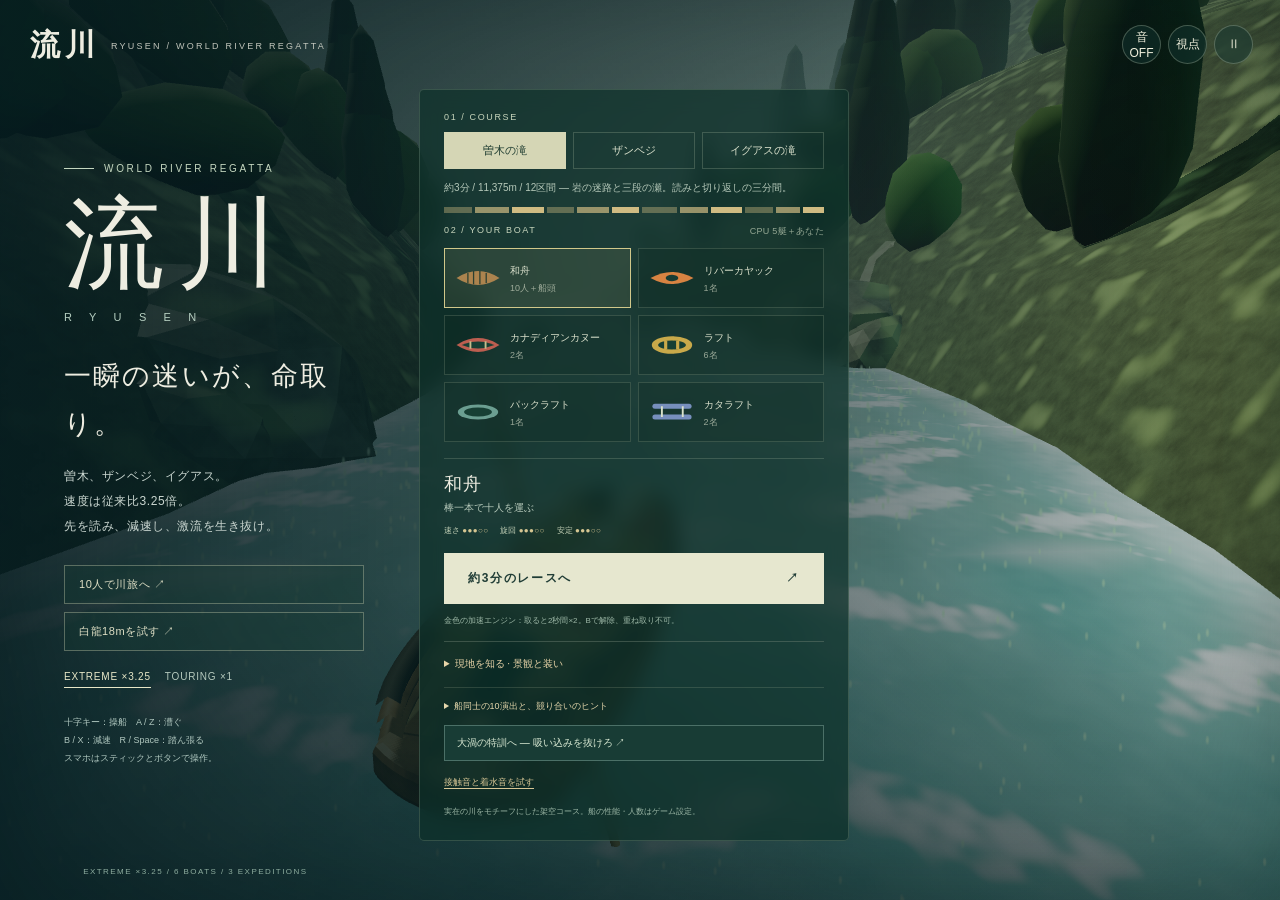
==== commit 9115825c: "Match rock collisions to visible hulls and add short drifting engine boosts Derive collision outline" ====
--- a/index.html
+++ b/index.html
@@ -34,6 +34,8 @@
 #rrDanger{display:none;position:fixed;left:50%;top:15%;transform:translateX(-50%);z-index:15;gap:12px;align-items:center;background:#3d2b18ed;border:1px solid #e3b27b;border-radius:5px;padding:9px 15px;pointer-events:none;white-space:nowrap;font-size:12px;color:#ffe6b8}
 #rrDanger b{font:700 26px monospace}#rrDanger[data-urgent=true]{background:#7e2723ee;border-color:#ffad8f;color:#fff1cf}
 #rrExpedition{display:none;position:fixed;bottom:calc(25% + 9px);left:20px;z-index:12;font:9px monospace;letter-spacing:.12em;color:#ebc18d;pointer-events:none}
+#rrBoostMeter{display:none;position:fixed;right:20px;top:34%;z-index:16;gap:5px;width:155px;background:#123c3be8;border:1px solid #a0e8d0;padding:10px;font:10px monospace;color:#d9fff1;pointer-events:none}
+#rrBoostMeter b{font-size:16px;letter-spacing:.08em}#rrBoostMeter i{height:4px;background:#f0c568;display:block}
 #rrDossier{font-size:10px;line-height:1.9;color:#c1cec0;margin:14px 0;border-top:1px solid #71827570;padding-top:12px}
 #rrDossier summary{cursor:pointer;color:#e8d4a8}#rrDossier b{display:block;margin-top:10px;color:#eee6c7}#rrDossier p{margin:5px 0}
 @media(max-width:600px){
@@ -72,8 +74,8 @@
 <div id="tools"><button id="audioBtn" class="icon" aria-label="音声を切り替え" title="音声">音 OFF</button><button id="viewBtn" class="icon" aria-label="視点を切り替え" title="視点 V">視点</button><button id="pauseBtn" class="icon" aria-label="一時停止" title="一時停止 P">Ⅱ</button></div>
 <div id="hud"><div class="label">ゴールまで</div><div class="travel"><b id="distance">1,260</b><span>m</span></div><div class="track"><i id="progress"></i></div><div class="statsline"><span id="peopleLabel">乗客</span><span id="people">10 / 10</span></div><div class="pips" id="pips"></div><div class="statsline"><span>舟の耐久</span><span id="hp">100%</span></div><div class="meter"><i id="hpbar"></i></div><div class="statsline"><span id="staminaLabel">船頭の体力</span><span id="stamina">100%</span></div><div class="meter gold"><i id="staminabar"></i></div></div>
 <div id="rivalLabels"></div><div id="raceHUD"><span id="raceCourse"></span><div><b id="raceRank">1 / 6</b><small>POSITION</small></div><span id="raceTime">0.0 s</span><i id="raceBoat"></i><div id="courseStrip" aria-label="全12区間の進行"></div><div id="duelStatus" role="status"></div></div><div id="speed"><b id="kmh">0</b><small>km/h · ゲーム内速度</small><div id="section">一ノ瀬 · 翡翠の淵</div><div id="dropStatus"></div></div>
-<div class="reaction" id="reaction0"></div><div class="reaction" id="reaction1"></div><div id="caption" role="status" aria-live="polite"></div><div id="hint">左右で竿を操る · 岩をかわして、十人を届けろ。</div><div id="cameraLabel"></div><div id="skillHUD"><div class="skill-row"><span>「漕ぐ F」を押すと進む</span><b id="strokeFeedback">押すたびに進む</b></div><div id="strokeBar"><i id="strokeTick"></i></div><div class="skill-row"><span id="laneInfo">速流を選べ</span><span id="comboInfo">連続 0 漕ぎ</span></div><div id="vortexWarning"></div></div>
-<div id="overlay"><div class="intro regatta-intro"><section class="hero"><div class="eyebrow">WORLD RIVER REGATTA</div><h1>流川<em>R Y U S E N</em></h1><p class="tagline">一瞬の迷いが、命取り。</p><p class="description">曽木、ザンベジ、イグアス。<br>速度は従来比3.25倍。<br>先を読み、減速し、激流を生き抜け。</p><div class="legacy-actions"><button id="startBtn" disabled>10人で川旅へ ↗</button><button id="dropStartBtn">白龍18mを試す ↗</button></div><div class="mode"><button data-mode="normal" class="selected">EXTREME ×3.25</button><button data-mode="scenic">TOURING ×1</button></div><div class="controls-note">十字キー：操船　A / Z：漕ぐ<br>B / X：減速　R / Space：踏ん張る<br>スマホはスティックとボタンで操作。</div></section><section class="race-setup"><div class="setup-label">01 / COURSE</div><div id="courseSelect"></div><p id="courseTag"></p><div id="coursePreview" class="course-preview" aria-hidden="true"></div><div class="setup-label">02 / YOUR BOAT <span>CPU 5艇＋あなた</span></div><div id="vesselSelect"></div><div class="vessel-detail"><b id="vesselName">和舟</b><span id="vesselTag"></span><div id="vesselStats"></div></div><button class="start" id="raceStartBtn" disabled><span>この船でレース</span><span>↗</span></button><details id="rrDossier"></details><details class="race-notes"><summary>船同士の10演出と、競り合いのヒント</summary><ol><li>V字の引き波</li><li>波を受けた船の揺れ</li><li>後方で加速する波乗り</li><li>横並びの水圧</li><li>接触で船体を押し返す</li><li>接触の飛沫と左右の音</li><li>実際の追い抜きを通知</li><li>船種ごとに違うCPUの進路</li><li>クルーの声と身振り</li><li>接戦で広がるカメラ</li></ol></details><button class="trial-btn" id="vortexTrialBtn">大渦の特訓へ — 吸い込みを抜けろ ↗</button><button class="sound-test" id="soundTestBtn">接触音と着水音を試す</button><p class="fiction-note">実在の川をモチーフにした架空コース。船の性能・人数はゲーム設定。</p></section></div><div class="introfooter">EXTREME ×3.25 / 6 BOATS / 3 EXPEDITIONS</div></div>
+<div class="reaction" id="reaction0"></div><div class="reaction" id="reaction1"></div><div id="caption" role="status" aria-live="polite"></div><div id="hint">左右で竿を操る · 岩をかわして、十人を届けろ。</div><div id="cameraLabel"></div><div id="skillHUD"><div class="skill-row"><span>A：漕ぐ / B：減速 / R：踏ん張る</span><b id="strokeFeedback">押すたびに進む</b></div><div id="strokeBar"><i id="strokeTick"></i></div><div class="skill-row"><span id="laneInfo">速流を選べ</span><span id="comboInfo">連続 0 漕ぎ</span></div><div id="vortexWarning"></div></div>
+<div id="overlay"><div class="intro regatta-intro"><section class="hero"><div class="eyebrow">WORLD RIVER REGATTA</div><h1>流川<em>R Y U S E N</em></h1><p class="tagline">一瞬の迷いが、命取り。</p><p class="description">曽木、ザンベジ、イグアス。<br>速度は従来比3.25倍。<br>先を読み、減速し、激流を生き抜け。</p><div class="legacy-actions"><button id="startBtn" disabled>10人で川旅へ ↗</button><button id="dropStartBtn">白龍18mを試す ↗</button></div><div class="mode"><button data-mode="normal" class="selected">EXTREME ×3.25</button><button data-mode="scenic">TOURING ×1</button></div><div class="controls-note">十字キー：操船　A / Z：漕ぐ<br>B / X：減速　R / Space：踏ん張る<br>スマホはスティックとボタンで操作。</div></section><section class="race-setup"><div class="setup-label">01 / COURSE</div><div id="courseSelect"></div><p id="courseTag"></p><div id="coursePreview" class="course-preview" aria-hidden="true"></div><div class="setup-label">02 / YOUR BOAT <span>CPU 5艇＋あなた</span></div><div id="vesselSelect"></div><div class="vessel-detail"><b id="vesselName">和舟</b><span id="vesselTag"></span><div id="vesselStats"></div></div><button class="start" id="raceStartBtn" disabled><span>この船でレース</span><span>↗</span></button><p class="fiction-note">金色の加速エンジン：取ると2秒間×2。Bで解除、重ね取り不可。</p><details id="rrDossier"></details><details class="race-notes"><summary>船同士の10演出と、競り合いのヒント</summary><ol><li>V字の引き波</li><li>波を受けた船の揺れ</li><li>後方で加速する波乗り</li><li>横並びの水圧</li><li>接触で船体を押し返す</li><li>接触の飛沫と左右の音</li><li>実際の追い抜きを通知</li><li>船種ごとに違うCPUの進路</li><li>クルーの声と身振り</li><li>接戦で広がるカメラ</li></ol></details><button class="trial-btn" id="vortexTrialBtn">大渦の特訓へ — 吸い込みを抜けろ ↗</button><button class="sound-test" id="soundTestBtn">接触音と着水音を試す</button><p class="fiction-note">実在の川をモチーフにした架空コース。船の性能・人数はゲーム設定。</p></section></div><div class="introfooter">EXTREME ×3.25 / 6 BOATS / 3 EXPEDITIONS</div></div>
 <div id="result"><div class="result-inner"><div class="eyebrow" style="justify-content:center" id="resultEyebrow">RIVER RUN COMPLETE</div><h2 id="resultTitle">生還。</h2><p id="resultText"></p><div class="score"><div><b id="rPeople">10</b><span id="resultPeopleLabel">帰還した乗客</span></div><div><b id="rTime">01:30</b><span id="resultTimeLabel">下った時間</span></div><div><b id="rScore">S</b><span id="resultScoreLabel">評価</span></div></div><p id="record"></p><button class="start" id="retryBtn"><span>もう一度、川へ</span><span>↗</span></button><button id="titleBtn" style="border:0;background:none;color:#b5c9bd;margin-top:20px;font-size:11px">タイトルへ戻る</button></div></div>
 <div id="pausePanel"><div><h2>ひと息。</h2><div class="pausebuttons"><button id="resumeBtn">川へ戻る</button><small>左右で岩をかわす。<br>A / Z：漕ぐ。長押しでも前進。B / X：減速。<br>岩が近い時は「減速 E」。<br>速い流れを選び、渦は外側へ。<br>落差や大波には「踏ん張る」。<br>手を休めると体力が戻るよ。</small><button id="pauseTitle">タイトルへ</button></div></div></div>
 <div id="loading">川を描いています…</div><div id="error"><div>3D描画を開始できませんでした。<br>Safari / Chromeの新しいタブで開き直してね。<br><span id="errText"></span><br><button onclick="location.reload()">再読み込み</button></div></div>
@@ -4038,9 +4040,91 @@
 function RWwide(n){return n<12875?1:n<13100?1-.22*(n-12875)/225:n<24475?.78:n<24700?.78+.34*(n-24475)/225:1.12}function Fe(n){return(Math.sin(n*.0045)*92+Math.sin(n*.0098+2.1)*33+Math.sin(n*.0231+.7)*10)*RWbend(n)}function Fv(n){return(Math.cos(n*.0045)*.414+Math.cos(n*.0098+2.1)*.3234+Math.cos(n*.0231+.7)*.231)*RWbend(n)}function rt(n){return rt0(n)*RWwide(n)*Math.min(1.7,Math.sqrt(1+Fv(n)*Fv(n)))}function rt0(n){let e=Wn(n);if(e){let i=Ii.find(o=>o.end===e.start),s=i?i.width:25+Math.sin(e.start*.014)*3-4*Math.exp(-(((e.start-750)/125)**2))-Math.sin(e.start*.013)*1.2,r=Math.max(0,Math.min(1,(n-e.start)/35)),a=r*r*(3-2*r);return s+(e.width-s)*a+Math.sin(n*.013)*1.2}let t=Pn.find(i=>n>=i.finish&&n<=i.finish+180);return t?t.sections.at(-1).width+Math.sin(n*.013)*1.2:25+Math.sin(n*.014)*3-4*Math.exp(-(((n-750)/125)**2))}var os=(n,e,t)=>{let i=Math.max(0,Math.min(1,(t-n)/(e-n)));return i*i*(3-2*i)},Ln=[{id:3,name:"\u66FD\u6728\u30FB\u767D\u7D79\u306E\u702C",start:180,end:202,height:12},{id:0,name:"\u5CA9\u7259\u843D\u3068\u3057",start:370,end:396,height:10},{id:1,name:"\u4E8C\u6BB5\u306E\u702C",start:650,end:674,height:7},{id:2,name:"\u767D\u9F8D\u843D\u3068\u3057",start:900,end:930,height:18},{id:4,name:"\u30A4\u30B0\u30A2\u30B9\u30FB\u5927\u7011\u5E03",start:1100,end:1138,height:28},...fa];function $e(n){return-n*.016-Ln.reduce((e,t)=>e+t.height*os(t.start,t.end,n),0)}function Oh(n,e=0){return Ln.find(t=>n+e>=t.start&&n<=t.end+8)||null}function bf(n){return Math.max(0,($e(n-1)-$e(n+1))/2)}function Ef(n){return Math.max(0,...Ln.map(e=>os(e.start-50,e.start-5,n)*(1-os(e.start,e.start+4,n))))}function er(n){let e=Wn(n);return e?.4+e.foam*.9:Math.max(0,Math.sin(n*.034)*.35+.3)+.65*os(230,290,n)*(1-os(450,490,n))+.8*os(620,680,n)*(1-os(1050,1110,n))}function ga(n){return Math.max(0,...Ln.map(e=>Math.sin(Math.PI*Math.max(0,Math.min(1,(n-e.start)/(e.end-e.start))))*(n>e.start&&n<e.end?1:0)))}function Bh(){let n=85,e=()=>(n=n*1664525+1013904223>>>0,n/4294967296),t=[];for(let i=78;i<1210;i+=20+e()*15){if(Ln.some(a=>i>a.start-12&&i<a.end+14))continue;let s=(e()>.5?1:-1)*(2.8+e()*6.4),r=1.3+e()*1.25;t.push({s:i,offset:s,r,scaleY:1.1+e()*.9,seed:e(),hit:!1}),i>530&&e()>.65&&t.push({s:i+11,offset:-Math.sign(s)*8.4,r:1.5,scaleY:1.8,seed:e(),hit:!1})}for(let i of Pn)for(let s=i.start+65;s<i.finish-35;){let r=Wn(s),a=r?.type==="garden",o=(e()>.5?1:-1)*(3.5+e()*5.2);t.push({s,offset:o,r:1.15+e()*.95,scaleY:1.2+e()*.9,seed:e(),hit:!1}),a&&e()>.4&&t.push({s:s+13,offset:-Math.sign(o)*(4+e()*3),r:1.2+e()*.5,scaleY:1.5,seed:e(),hit:!1}),s+=a?72+e()*36:135+e()*66}return t.filter(i=>!Wt.some(s=>Math.hypot(i.s-s.s,i.offset-s.offset)<s.radius+3)&&!Ln.some(s=>i.s>s.start-20&&i.s<s.end+22)).sort((i,s)=>i.s-s.s)}function tr(n="normal",e="wood"){let t=At(e);return{vesselId:t.id,totalPassengers:t.capacity,finishS:Ol,finishTime:null,race:!1,phase:"ready",mode:n,s:0,offset:0,vx:0,speed:10,hp:100,stamina:100,time:0,passengers:t.capacity,hits:0,near:0,immunity:0,shake:0,bracing:!1,braking:!1,strokes:0,lastDirection:0,lastFall:-200,activeDrop:-1,landedDrops:[],landing:0,reaction:0,exhausted:!1,caption:"",captionT:0,best:0,pax:Array.from({length:t.capacity},(q,k)=>({id:k,st:0,s:0,o:0,t:0,sp:0})),rescued:0,lostPax:0}}/* RR_SIM_BEGIN */
 // RYUSEN EXTREME. Pure simulation; embedded by tools/update_extreme.py.
 // Distances and speed are game units, not measured white-water speeds.
+var RRHulls = Object.create(null);
+var RRBoostItems=[];
+function RRResetBoosts(courseId,start=0,practice=false) {
+  RRBoostItems=[];if(practice)return;
+  const course=js(courseId),rocks=Bh();
+  for(let index=0;index<4;index++){
+    const wanted=course.start+650+index*2550;
+    for(let s=wanted;s<wanted+1100&&s<course.finish-550;s+=35){
+      if(Ln.some(f=>f.start<s+550&&f.end>s-180)||Wt.some(v=>Math.abs(v.s-s)<300))continue;
+      const candidates=[[-3.8,3.8,-2.8,2.8][index],0,-5.5,5.5,-2,2];
+      const offset=candidates.find(o=>Math.abs(o)<rt(s)*.5-3&&!rocks.some(r=>Math.abs(r.s-s)<150&&Math.abs(r.offset-o)<r.r+2.2));
+      if(offset===undefined)continue;
+      RRBoostItems.push({id:index,s,spawnS:s,offset,baseOffset:offset,active:false,taken:false,passed:false,age:0});break;
+    }
+  }
+}
+function RRAdvanceBoosts(player,dt) {
+  const leader=typeof gn==='undefined'?player.s:Math.max(player.s,...gn.map(r=>r.s));
+  for(const item of RRBoostItems){
+    if(!item.active&&!item.taken&&!item.passed&&leader>item.spawnS-400)item.active=true;
+    if(!item.active)continue;
+    item.age+=dt;
+    const flow=un(item.s,item.offset,player.time);
+    item.s+=flow.speed*(player.mode==='scenic'?1:3.25)*.34*dt;
+    item.offset+=((flow.lateral||0)*.12+(item.baseOffset-item.offset)*.5)*dt;
+    const width=rt(item.s)*.5-2;item.offset=_f(item.offset,-width,width);
+    if(item.s<player.s-160||item.s>js(player.courseId).finish-250){item.active=false;item.passed=true;}
+    if(Ln.some(f=>f.start>item.s&&f.start-item.s<350)||Wt.some(v=>Math.abs(v.s-item.s)<150)){
+      item.active=false;item.passed=true;
+    }
+  }
+}
+function RRStopBoost(state) {
+  if(!(state.boostTime>0))return;
+  state.speed*=.5;state.boostTime=0;state.boostCooldown=6;
+}
+function RRConvexHull(points) {
+  const sorted=points.slice().sort((a,b)=>a[0]-b[0]||a[1]-b[1]);
+  const cross=(a,b,c)=>(b[0]-a[0])*(c[1]-a[1])-(b[1]-a[1])*(c[0]-a[0]);
+  const half=list=>{const out=[];for(const p of list){while(out.length>1&&cross(out.at(-2),out.at(-1),p)<=0)out.pop();out.push(p);}return out;};
+  return half(sorted).slice(0,-1).concat(half(sorted.slice().reverse()).slice(0,-1));
+}
+function RRRegisterHull(key,points) {RRHulls[key]=RRConvexHull(points);return RRHulls[key];}
+function RRGetHull(state) {
+  const key=state.vesselId==='wood'&&state.tactic===undefined?'wood-player':state.vesselId;
+  // Pure fallback uses the same model faces used by the renderer, never old hit radii.
+  return RRHulls[key]||RRRegisterHull(key,dv(state.vesselId).flatMap(f=>f.v.map(p=>[p[0]*1.2,p[2]*1.2])));
+}
+function RRWorldHull(state,s=state.s,offset=state.offset) {
+  const yaw=-Math.atan2(Fe(s+2)-Fe(s-2),4)
+    -(state.vesselId==='wood'&&state.tactic===undefined?0:Math.atan2(state.vx,state.speed)*.4)+(state.spin||0);
+  const cos=Math.cos(yaw),sin=Math.sin(yaw),center=Fe(s)+offset;
+  return RRGetHull(state).map(([x,z])=>[center+x*cos+z*sin,-s-x*sin+z*cos]);
+}
+function RRHitsRock(state,rock,fromS=state.s,fromOffset=state.offset) {
+  const distance=Math.hypot(state.s-fromS,state.offset-fromOffset);
+  const steps=Math.max(1,Math.ceil(distance/.45));
+  const rx=rock.r*1.18+.10,rz=rock.r*1.35+.10;
+  const cx=Fe(rock.s)+rock.offset,cz=-rock.s;
+  for(let step=0;step<=steps;step++){
+    const t=step/steps;
+    const poly=RRWorldHull(state,fromS+(state.s-fromS)*t,fromOffset+(state.offset-fromOffset)*t)
+      .map(p=>[(p[0]-cx)/rx,(p[1]-cz)/rz]);
+    let inside=false;
+    for(let i=0,j=poly.length-1;i<poly.length;j=i++){
+      const a=poly[j],b=poly[i];
+      if((a[1]>0)!==(b[1]>0)&&0<(b[0]-a[0])*(-a[1])/(b[1]-a[1])+a[0])inside=!inside;
+      const dx=b[0]-a[0],dz=b[1]-a[1],u=_f(-(a[0]*dx+a[1]*dz)/(dx*dx+dz*dz||1));
+      if((a[0]+u*dx)**2+(a[1]+u*dz)**2<=1)return true;
+    }
+    if(inside)return true;
+  }
+  return false;
+}
+function RRBankOverlap(state) {
+  let penetration=0,side=0;
+  for(const [x,z] of RRWorldHull(state)){
+    const local=x-Fe(-z),depth=Math.abs(local)-rt(-z)*.5+.18;
+    if(depth>penetration){penetration=depth;side=Math.sign(local);}
+  }
+  return {penetration,side};
+}
 function kh(n, e, input, rocks) {
   if (n.phase !== 'playing') return [];
-  const events = [], previous = n.s, craft = At(n.vesselId);
+  const events = [], previous = n.s, previousOffset=n.offset, craft = At(n.vesselId);
   const touring = n.mode === 'scenic', multiplier = touring ? 1 : 3.25;
   n.time += e;
   for (const key of ['immunity', 'captionT', 'landing', 'reaction'])
@@ -4051,6 +4135,12 @@
   const active = !n.exhausted && n.stamina > 2;
   n.braking = !!input.brake && active;
   n.bracing = !!input.brace && active && !n.braking;
+  n.boostCooldown=Math.max(0,(n.boostCooldown||0)-e);
+  if(n.boostTime>0){
+    if(input.brake||n.boostTime<=e)RRStopBoost(n);
+    else n.boostTime-=e;
+  }
+  if(n.race&&n.tactic===undefined)RRAdvanceBoosts(n,e);
   if (n.brakeImpulse) {if (n.braking) n.speed *= .88; n.brakeImpulse=false;}
   n.stamina = _f(n.stamina + e * (n.bracing ? -11 : n.braking ? -17 : n.race ? 8 : 15), 0, 100);
   const flow = un(n.s, n.offset, n.time, n.flowSeed || 0);
@@ -4065,7 +4155,7 @@
     : (touring ? 9 : 12.4) + er(n.s) * (touring ? 3.4 : 7)) * multiplier
     * Math.pow(craft.speed, .18) * (n.speedScale || 1) + (n.wakeBoost || 0)
     + (touring ? 0 : narrowing * 9 + slope * 6);
-  const desired = n.braking ? Math.max(9, target * .35) : target;
+  const desired = n.braking ? Math.max(9, target * .35) : target*(n.boostTime>0?2:1);
   n.speed += (desired - n.speed) * Math.min(1, e * (n.braking ? 4.8 : 1.7));
   if (flow.wave > .75 && n.waveImpact > .94 && n.time-(n.lastWave || -10)>1.5) {
     n.lastWave=n.time; n.reaction=Math.max(n.reaction,.4);
@@ -4078,19 +4168,19 @@
     + (flow.lateral * (touring ? 1 : 1.5) - bend) / craft.stability - n.vx * 3.1) * e;
   n.offset += n.vx * e;
   n.s += n.speed * e;
-  const half = Math.max(1, rt(n.s) * .5 - craft.radius - .97);
-  if (Math.abs(n.offset) > half) {
+  const bank=RRBankOverlap(n);
+  if (bank.penetration>0) {
     const impact = Math.abs(n.vx);
-    n.offset = Math.sign(n.offset) * half; n.vx *= -.25;
+    n.offset -= bank.side*bank.penetration; n.vx *= -.25;
     if (n.immunity <= 0) damage(9 + impact * 1.4, 'bank');
   }
   // Swept collision: fast boats cannot tunnel through rocks between simulation steps.
   for (const rock of rocks) {
     if (rock.s > n.s + 160) break;
     const dx = rock.offset - n.offset, ds = rock.s - n.s;
-    const crossed = rock.s >= previous - rock.r - craft.halfHit
-      && rock.s <= n.s + rock.r + craft.halfHit;
-    if (crossed && Math.abs(dx) < rock.r + craft.radius && n.immunity <= 0) {
+    const reach=craft.length*.8+rock.r*1.5+1;
+    const crossed = rock.s >= previous-reach && rock.s <= n.s+reach;
+    if (crossed && n.immunity <= 0 && RRHitsRock(n,rock,previous,previousOffset)) {
       rock.hit = true; n.vx += Math.sign(-dx || 1) * 5;
       damage(16 + n.speed * .65, 'rock');
     }
@@ -4131,6 +4221,16 @@
       person.st = 0; n.passengers++; n.rescued++; events.push({type:'rescue'});
     } else if (Math.abs(gap) > 125) {person.st = 2; n.lostPax++; events.push({type:'teamPickup'});}
   }
+  if(n.race&&!n.braking&&!n.bracing&&!(n.boostTime>0)&&!(n.boostCooldown>0)&&n.hp>0){
+    for(const item of RRBoostItems){
+      if(!item.active||item.taken||Math.abs(item.s-n.s)>20)continue;
+      if(RRHitsRock(n,{s:item.s,offset:item.offset,r:.72},previous,previousOffset)){
+        item.taken=true;item.active=false;item.takenBy=n.tactic??'player';
+        n.boostTime=2;n.boostCooldown=6;n.speed*=2;n.boostCount=(n.boostCount||0)+1;
+        events.push({type:'boost',duration:2});break;
+      }
+    }
+  }
   n.danger = RRforecast(n, rocks);
   if (n.hp <= 0 || (n.passengers === 0 && !n.pax?.some(q => q.st === 1))) {
     n.phase = 'lost'; events.push({type:'lost'});
@@ -4141,6 +4241,7 @@
   }
   return events;
   function damage(base, source) {
+    RRStopBoost(n);
     const amount = base * (touring ? .28 : 1) * (n.bracing ? .27 : 1) * craft.damage;
     n.hp = Math.max(0, n.hp - amount); n.hits++; n.reaction = 1;
     n.shake = Math.min(1.6, amount / 20); n.immunity = .65;
@@ -4157,6 +4258,9 @@
 
 function RRforecast(state, rocks) {
   const speed = Math.max(1, state.speed), horizon = Math.max(65, speed * 2.8);
+  const hull=RRWorldHull(state),center=Fe(state.s)+state.offset;
+  const front=Math.max(...hull.map(p=>-p[1]))-state.s;
+  const beam=Math.max(...hull.map(p=>Math.abs(p[0]-center)));
   let best = null;
   for (const fall of Ln) {
     const distance = fall.end - state.s;
@@ -4165,9 +4269,9 @@
     }
   }
   for (const rock of rocks) {
-    const distance = rock.s - state.s - rock.r - At(state.vesselId).halfHit;
+    const distance = rock.s - state.s - rock.r*1.35 - front;
     if (distance < 0 || distance > horizon) continue;
-    if (Math.abs(rock.offset-state.offset) > rock.r+At(state.vesselId).radius+1) continue;
+    if (Math.abs(rock.offset-state.offset) > rock.r*1.18+beam+.2) continue;
     if (!best || distance < best.distance) best = {kind:'rock',seconds:distance/speed,distance,name:'衝突コース',action:rock.offset>=state.offset?'← 左へ回避':'右へ回避 →',offset:rock.offset};
   }
   return best;
@@ -4187,9 +4291,33 @@
 vStonePos=(modelMatrix*wpos).xyz;vStoneNormal=normalize(normal);`),s.fragmentShader=`varying vec3 vStonePos;varying vec3 vStoneNormal;
 `+Wf+`
 `+s.fragmentShader,s.fragmentShader=s.fragmentShader.replace("#include <color_fragment>",`#include <color_fragment>
-float st=ns(vStonePos*1.7)*.55+ns(vStonePos*6.)*.3+ns(vStonePos*28.)*.15;float strata=sin(vStonePos.y*9.+ns(vStonePos*.7)*8.)*.055;diffuseColor.rgb*=.6+st*.8+strata;${t?"float moss=ns(vStonePos*.8)*.6+max(0.,vStoneNormal.y)*.35;diffuseColor.rgb=mix(diffuseColor.rgb,vec3(.16,.235,.095),smoothstep(.55,.83,moss)*.75);":""}`)},i}var ic=Tf(Ft,{mobile:wa,noise:eu,naturalMaterial:Xf,nGLSL:Wf,mountainHeight:Gf}),mv=wf(Ft),Xn=ic(-80,1400,Ui.filter(n=>n.s<1400)),sc=wa?2100:3900,Zl=new Float32Array(sc*3),qf=new Float32Array(sc),Jh=[];for(let n=0;n<sc;n++)Jh.push({s:Un()*240,u:Un()*2-1,k:Un()}),qf[n]=.8+Un()*2.3;var rc=new ct;rc.setAttribute("position",new vt(Zl,3));rc.setAttribute("aSize",new vt(qf,1));var Yf=new bi(rc,new Vt({uniforms:{color:{value:new Ge("#e0f1df")}},vertexShader:"attribute float aSize;varying float vFade;void main(){vec4 p=modelViewMatrix*vec4(position,1.);vFade=1.-smoothstep(80.,220.,-p.z);gl_PointSize=clamp(aSize*150./max(1.,-p.z),1.,9.);gl_Position=projectionMatrix*p;}",fragmentShader:"uniform vec3 color;varying float vFade;void main(){float d=length((gl_PointCoord-.5)*vec2(1.7,.7));float a=(1.-smoothstep(.05,.5,d))*.65*vFade;gl_FragColor=vec4(color,a);}",transparent:!0,depthWrite:!1}));Yf.frustumCulled=!1;Ft.add(Yf);var pn=new Tt;pn.scale.setScalar(1.2);Ft.add(pn);var ui=new Tt;pn.add(ui);var tu=Xf("#865c35",.52),Kl=new Lt({color:"#342e22",roughness:.7}),ac=new Lt({color:"#ab834e",roughness:.68}),Zf=new Lt({color:"#d6bd81",roughness:.97});function Yn(n,e,t=ui,i=0,s=0,r=0){let a=new ut(n,e);return a.position.set(i,s,r),a.castShadow=!0,a.receiveShadow=!0,t.add(a),a}function oc(n,e,t,i,s=ui){let r=new D().subVectors(e,n),a=Yn(new ln(t,t,r.length(),7),i,s);return a.position.copy(n).add(e).multiplyScalar(.5),a.quaternion.setFromUnitVectors(new D(0,1,0),r.normalize()),a}var hi=(n,e,t)=>new D(n,e,t),pr=new ks;pr.moveTo(-.95,3.3);pr.quadraticCurveTo(-1.48,0,-.8,-3.55);pr.quadraticCurveTo(0,-4.65,.8,-3.55);pr.quadraticCurveTo(1.48,0,.95,3.3);pr.quadraticCurveTo(0,4,-.95,3.3);var Jf=new jr(pr,{depth:.24,bevelEnabled:!0,bevelThickness:.1,bevelSize:.1,bevelSegments:2,steps:1});Jf.rotateX(Math.PI/2);Yn(Jf,tu,ui,0,.22,0);for(let n=0;n<9;n++){let e=(n-4)*.245;Yn(new Mn(.228,.09,6.3),n%2?tu:ac,ui,e,.3,-.04)}for(let n of[-1,1]){for(let e=0;e<3;e++){let t=[];for(let s=0;s<25;s++){let r=-4+s/24*7.6,a=Math.sqrt(Math.max(.02,1-(r/4.25)**2))*1.27;t.push(hi(n*a,.35+e*.2+Math.abs(r)*.055,r))}let i=new ea(new Bs(t),32,.13,5,!1);Yn(i,e===2?Kl:tu)}for(let e=0;e<7;e++){let t=-2.8+e*.9,i=Math.sqrt(1-(t/4.25)**2)*1.24;oc(hi(n*i,.25,t),hi(n*i,.92,t),.05,ac)}}for(let n=0;n<5;n++)Yn(new Mn(2.3,.12,.34),ac,ui,0,.65,-2.3+n*1.1);var gv=new Ki(.35,.035,5,22),_v=Yn(gv,Zf,ui,0,.46,-3.5);_v.rotation.x=Math.PI/2;var nu=Gl(ui),ba=rr(),pt=0,lr={guide:xa(ba),passengers:Array.from({length:10},(n,e)=>va(e))},$f=nu.passengers.map(n=>n.g),ur=zl(),Yh=0,Fi="wood",fr="sogi",cr=0,gn=[],Aa=[],Ql={race:!1,start:0},$h=[],iu=new Map(Qs.filter(n=>n.id!=="wood").map(n=>{let e=Wh(n.id);return e.group.visible=!1,pn.add(e.group),[n.id,e]}));function lc(n){let e=document.querySelector("[data-titan-action=act]");e&&(e.textContent="\u6E1B\u901F E"),ui.visible=n==="wood",iu.forEach((t,i)=>t.group.visible=i===n)}function Bf(n,e,t,i){let s=t.length*.43,r=$e(e.s+s)+dn(e.s+s,e.offset,i),a=$e(e.s-s)+dn(e.s-s,e.offset,i);n.position.set(Fe(e.s)+e.offset,(r+a)*.5+(t.id==="wood"?.36:.11)+Math.sin(i*4.4)*.035-Math.sin((e.landing||0)*Math.PI)*.12,-e.s),n.rotation.set(qn(Math.atan2(r-a,s*2),-.99,.04),-Math.atan2(Fe(e.s+2)-Fe(e.s-2),4)-Math.atan2(e.vx,e.speed)*.4+(e.spin||0),qn(-e.vx*.04+Math.sin(i*2.3+e.s)*er(e.s)*.014+(e.wakeRoll||0)+(e.spin||0)*.22+un(e.s,e.offset,i).roll,-.27,.27))}var xv=Array.from({length:5},()=>{let n=document.createElement("span");return n.className="rival-tag",j("rivalLabels").appendChild(n),n});function vv(n){xv.forEach((e,t)=>{let i=gn[t],s=Aa[t];if(!U.race||!["playing","countdown"].includes(U.phase)||!i||Math.abs(i.s-U.s)>65){e.style.display="none";return}let r=s.group.localToWorld(new D(0,1.55,0));if(r.project(n),r.z>1||Math.abs(r.x)>.95||Math.abs(r.y)>.85){e.style.display="none";return}e.style.display="block",e.textContent=i.name+" \xB7 "+At(i.vesselId).short,e.style.left=(r.x*.5+.5)*innerWidth+"px",e.style.top=(-r.y*.5+.5)*innerHeight+"px"})}function Kf(){SWP&&(SWP.forEach(g=>g.visible=!1),SWL.forEach(t=>t.style.display="none")),ur=zl(),j("duelStatus").textContent="",typeof Kh<"u"&&Kh.forEach(n=>n.visible=!1),Aa.forEach(n=>{n.group.visible=!1}),gn=[],$h=[],cr=0,j("raceHUD").style.display="none"}function su(n,e,t=!1){let i=js(n),s=i.sections.find(o=>o.type==="eddy"),r=t?Wt.find(o=>o.courseId===n&&o.major).s-14:i.start,a=vf(n,e);a.forEach(o=>o.s=r),Ql={race:!0,courseId:n,vesselId:e,practice:t},cc(r),Xn=ic(i.start-100,i.finish+160,Ui.filter(o=>o.s>=i.start-100&&o.s<=i.finish+160)),ur=zl(),Yh++,U=tr(Ta,e),Object.assign(U,{s:r,raceStartS:r,practice:t,offset:a[0].offset,race:!0,courseId:n,flowSeed:Yh,finishS:t?s.end+20:i.finish,phase:"countdown"}),Ql={race:!0,courseId:n,vesselId:e,practice:t},Fi=e,lc(e),cr=3,Kh.forEach((o,l)=>o.visible=!t&&Pn[l].id===n),gn=a.slice(1).map((o,l)=>{let c=tr(Ta,o.vesselId);return Object.assign(c,{s:r,offset:o.offset,phase:"countdown",finishS:U.finishS,race:!0,courseId:n,flowSeed:Yh,name:o.name,tactic:l,speedScale:1}),c}),gn.forEach((o,l)=>{let c=Aa[l];(!c||c.spec.id!==o.vesselId)&&(c&&Ft.remove(c.group),c=Wh(o.vesselId),c.group.scale.setScalar(1.2),Ft.add(c.group),c.group.traverse(h=>{h.isMesh&&(h.castShadow=!1)}),Aa[l]=c),c.group.visible=!0}),j("courseStrip").innerHTML=i.sections.map(o=>'<i title="'+o.name+'" style="flex:'+(o.end-o.start)/i.length+'"></i>').join(""),j("raceHUD").style.display="block",j("raceCourse").textContent=i.name,j("hint").textContent="\u5DE6\u53F3\uFF1A\u9032\u8DEF \xB7 F\uFF1A\u6F15\u3050 \xB7 E\uFF1A\u6E1B\u901F \xB7 Space\uFF1A\u8E0F\u3093\u5F35\u308B",Qf(),nc(),mn("3",1.1)}function Qf(){let n=U.totalPassengers;j("staminaLabel").textContent=U.vesselId==="wood"?"\u8239\u982D\u306E\u4F53\u529B":"\u3053\u304E\u624B\u306E\u4F53\u529B",j("pips").innerHTML="";for(let e=0;e<n;e++)j("pips").appendChild(document.createElement("i"));j("peopleLabel").textContent=U.vesselId==="wood"?"\u4E57\u5BA2":"\u30AF\u30EB\u30FC"}function yv(){let n=j("courseSelect"),e=j("vesselSelect");Pn.forEach(t=>{let i=document.createElement("button");i.dataset.course=t.id,i.textContent=t.name,i.onclick=()=>{fr=t.id,Zh()},n.appendChild(i)}),Qs.forEach(t=>{let i=document.createElement("button");i.dataset.vessel=t.id,i.innerHTML='<span class="boat-glyph">'+Sf(t)+"</span><span><b>"+t.name+"</b><small>"+t.capacity+(t.id==="wood"?"\u4EBA\uFF0B\u8239\u982D":"\u540D")+"</small></span>",i.onclick=()=>{Fi=t.id,lc(t.id),Zh()},e.appendChild(i)}),Zh()}function Zh(){if(typeof RRREGIONS!=="undefined")RRDossier();document.querySelectorAll("[data-course]").forEach(t=>t.classList.toggle("selected",t.dataset.course===fr)),document.querySelectorAll("[data-vessel]").forEach(t=>t.classList.toggle("selected",t.dataset.vessel===Fi));let n=At(Fi),e=js(fr);j("vesselName").textContent=n.name,j("vesselTag").textContent=n.tag,j("vesselStats").innerHTML=["\u901F\u3055","\u65CB\u56DE","\u5B89\u5B9A"].map((t,i)=>"<span>"+t+" <b>"+"\u25CF".repeat(n.ratings[i])+"\u25CB".repeat(5-n.ratings[i])+"</b></span>").join(""),j("courseTag").textContent="\u7D043\u5206 / "+(e.finish-e.start).toLocaleString()+"m / 12\u533A\u9593 \u2014 "+e.tag,j("coursePreview").innerHTML=e.sections.map(t=>'<i style="flex:'+(t.end-t.start)/e.length+";background:"+e.accent+'" title="'+t.name+'"></i>').join(""),j("raceStartBtn").querySelector("span").textContent="\u7D043\u5206\u306E\u30EC\u30FC\u30B9\u3078"}yv();var Ra=170,Di=new Float32Array(Ra*3),jl=[],Sa=new Float32Array(Ra);for(let n=0;n<Ra;n++)jl.push(new D);var ru=new ct;ru.setAttribute("position",new vt(Di,3));var jf=new bi(ru,new Si({color:"#d8eee3",size:.12,transparent:!0,opacity:.78,depthWrite:!1}));jf.frustumCulled=!1;Ft.add(jf);var Mv=0;function hs(n,e=1,t=pn.position){for(let i=0;i<n;i++){let s=Mv++%Ra;Sa[s]=.4+Un()*.7,Di[s*3]=t.x+(Un()-.5)*2,Di[s*3+1]=t.y+.4,Di[s*3+2]=t.z-2+Un()*3,jl[s].set((Un()-.5)*e*6,2+Un()*e*4,2+Un()*3)}}var Ea=new Float32Array(408*6),Jl=new Float32Array(Ea.length),dr=new ct;dr.setAttribute("position",new vt(Ea,3));dr.setAttribute("color",new vt(Jl,3));var ep=new Zi(dr,new Mi({vertexColors:!0,transparent:!0,opacity:.7,depthWrite:!1}));ep.frustumCulled=!1;Ft.add(ep);var ec=[];function Sv(){ec=U.race?Cf(ur,U.time):[];let n=0;for(let e of ec)for(let t of[e.a,e.b]){Ea[n*3]=Fe(t.s)+t.x,Ea[n*3+1]=$e(t.s)+dn(t.s,t.x,pt)+.16,Ea[n*3+2]=-t.s;let i=.38+e.alpha*.55;Jl[n*3]=i*.82,Jl[n*3+1]=i,Jl[n*3+2]=i*.91,n++}dr.setDrawRange(0,n),dr.attributes.position.needsUpdate=!0,dr.attributes.color.needsUpdate=!0}var fs=new Tt;Ft.add(fs);fs.position.set(Fe(1280)+7,$e(1280)+.5,-1280);for(let n=0;n<16;n++)Yn(new Mn(5,.19,.43),ac,fs,0,0,n*.47-4);for(let n of[-2,2])for(let e of[-3,2])Yn(new ln(.14,.18,3.6,8),Kl,fs,n,-.6,e),oc(hi(n,1,e),hi(n,1,e+4),.07,Kl,fs);var yS=Yn(new Hn(2,1),new Lt({color:"#d1bd8c",side:Dt}),fs,0,2.5,0);oc(hi(-1,0,0),hi(-1,3.2,0),.055,Kl,fs);var Kh=Pn.map(n=>{let e=new Tt,t=Fe(n.finish),i=$e(n.finish),s=-n.finish,r=rt(n.finish)*.44;Ft.add(e),e.visible=!1;for(let a of[-1,1])oc(hi(t+a*r,i,s),hi(t+a*r,i+5,s),.09,Zf,e);for(let a=0;a<16;a++)for(let o=0;o<2;o++)Yn(new Hn(r/8,.45),new si({color:(a+o)%2?"#e4e0c4":"#193d30",side:Dt}),e,t-r+(a+.5)*r/8,i+4.025+o*.45,s);return e}),Pt=null,_n=!1;var muted=!0;function tp(){if(!Pt)try{Pt=new kl(window.AudioContext||window.webkitAudioContext)}catch(n){console.warn("Audio unavailable",n.message)}}function au(n){tp();if(!Pt)return;_n=n??!_n;muted=!_n;Pt.enable(_n);j("audioBtn").textContent=_n?"\u97F3 ON":"\u97F3 OFF";try{localStorage.setItem("tg.334.audio",_n?"1":"0")}catch(e){}if(!_n&&window.speechSynthesis)window.speechSynthesis.cancel()}function kf(n="rock",e=1){_n&&Pt&&Pt.hit(n,e)}function bv(n){_n&&Pt&&Pt.hit("boat",1.15,qn(n/8,-1,1))}j("soundTestBtn").addEventListener("click",()=>{if(au(!0),!Pt){j("soundTestBtn").textContent="\u97F3\u3092\u6709\u52B9\u306B\u3067\u304D\u307E\u305B\u3093\u3067\u3057\u305F";return}Pt.hit("boat",1.2,-.35),setTimeout(()=>{_n&&Pt.effect("splash",1,.35)},400),j("soundTestBtn").textContent="\u30B4\u30F3\u30C3 \u2192 \u30B6\u30D0\u30C3\uFF01"});var tc=Array.from({length:2},(n,e)=>({el:j("reaction"+e),index:0,text:"",ttl:0})),Qh=-10;function ou(){tc.forEach(n=>{n.ttl=0,n.el.style.display="none"}),window.speechSynthesis&&window.speechSynthesis.cancel()}function us(n,e,t=2){let i=tc.find(s=>s.ttl<=0)||tc.reduce((s,r)=>s.ttl<r.ttl?s:r);if(Object.assign(i,{text:n,index:e,ttl:t}),i.el.textContent=(e===10?"\u8239\u982D":U.vesselId==="wood"?"\u4E57\u5BA2":"\u30AF\u30EB\u30FC")+"\u300C"+n+"\u300D",_n&&pt-Qh>2.7&&window.speechSynthesis&&window.SpeechSynthesisUtterance){Qh=pt;let s=new SpeechSynthesisUtterance(n);s.lang="ja-JP",s.rate=1.18,s.pitch=e===10?.83:1.1,s.volume=.68,window.speechSynthesis.cancel(),window.speechSynthesis.speak(s)}}function Ev(n,e){tc.forEach((t,i)=>{if(t.ttl=Math.max(0,t.ttl-e),t.ttl<=0||U.phase!=="playing"||Mt){t.el.style.display="none";return}let s=U.vesselId==="wood"?nu:iu.get(U.vesselId).rig,r=t.index===10&&s.guide?s.guide:s.passengers[Math.min(t.index,s.passengers.length-1)],a=r.head.getWorldPosition(new D);if(a.y+=.45,a.project(n),a.z>1||Math.abs(a.x)>1.2){t.el.style.display="none";return}t.el.style.display="block",t.el.style.left=qn((a.x*.5+.5)*innerWidth,95,innerWidth-95)+"px",t.el.style.top=qn((-.5*a.y+.5)*innerHeight-(i?28:0),innerHeight*.32,innerHeight-180)+"px",t.el.style.opacity=Math.min(1,t.ttl*3)})}function mn(n,e=2.4){U.caption=n,U.captionT=e}function cc(n=0){RRClear(),ds=[],Kf(),n<1400&&(Xn=ic(-80,1400,Ui.filter(e=>e.s<1400))),Ql={race:!1,start:typeof n=="number"?n:0},lc("wood"),typeof n!="number"&&(n=0),U=tr(Ta),U.s=n,U.practice=n>0,U.phase="playing",pt=0,Qh=-10,ba=rr(),ou(),Ui.forEach(e=>{e.hit=!1,e.passed=e.s<n-e.r-2.3}),Mt=!1,nn.position.set(Fe(n-15),$e(n-15)+8.8,-n+15),Ni.reset(),$f.forEach(e=>e.visible=!0),j("overlay").style.display="none",j("result").style.display="none",j("pausePanel").style.display="none",j("hud").style.display="block",j("speed").style.display="block",j("hint").style.display="block",document.body.classList.add("titan-visible"),fitScene(),tp(),au(!0),mn("\u5341\u4EBA\u3092\u3001\u7121\u4E8B\u306B\u5C4A\u3051\u308D\u3002",3),jh=-1,Qf(),j("hint").textContent="\u5DE6\u53F3\u3067\u7AFF\u3092\u64CD\u308B \xB7 \u5CA9\u3092\u304B\u308F\u3057\u3066\u3001\u5341\u4EBA\u3092\u5C4A\u3051\u308D\u3002",nc()}function np(){RRClear(),j("skillHUD").style.display="none",ds=[],Kf(),Xn=ic(-80,1400,Ui.filter(n=>n.s<1400)),lc(Fi),ou(),U=tr(Ta),Mt=!1,Ni.reset(),j("overlay").style.display="flex",j("result").style.display="none",j("pausePanel").style.display="none",j("hud").style.display="none",j("speed").style.display="none",j("hint").style.display="none",document.body.classList.remove("titan-visible"),fitScene(),$f.forEach(n=>n.visible=!0),j("caption").style.opacity=0}function mr(){RRClear(),ds=[],window.speechSynthesis&&window.speechSynthesis.cancel(),["playing","countdown"].includes(U.phase)&&(Mt=!Mt,Ni.reset(),j("pausePanel").style.display=Mt?"grid":"none",document.body.classList.toggle("titan-visible",!Mt),fitScene(),j("skillHUD").style.display=U.race&&!Mt?"block":"none")}function wv(){j("caption").style.opacity=0;let n=U.phase==="won",e=Fl(U,gn),t=js(U.courseId),i=At(U.vesselId);document.body.classList.remove("titan-visible"),fitScene(),j("hint").style.display="none",j("hud").style.display="none",j("speed").style.display="none",j("raceHUD").style.display="none",ou(),j("resultEyebrow").textContent=t.name+" / "+i.name,j("resultTitle").textContent=n?e+"\u4F4D / 6\u8247":"\u30EA\u30BF\u30A4\u30A2",j("resultText").textContent=n?e===1?"\u6FC0\u6D41\u3092\u5236\u3057\u3066\u3001\u30C8\u30C3\u30D7\u3067\u5E30\u9084\uFF01":"\u6B21\u306F\u30E9\u30A4\u30F3\u3092\u5909\u3048\u3066\u3001\u4E0A\u4F4D\u3092\u72D9\u304A\u3046\u3002":"\u821F\u304C\u529B\u5C3D\u304D\u305F\u3002\u6E1B\u901F\u3068\u8E0F\u3093\u5F35\u308A\u3092\u4F7F\u3063\u3066\u3082\u3046\u4E00\u6226\u3002",j("rPeople").textContent=U.passengers+"/"+U.totalPassengers,j("rTime").textContent=String(Math.floor(U.time/60)).padStart(2,"0")+":"+(U.time%60).toFixed(2).padStart(5,"0"),j("rScore").textContent=n?e:"\u2014",j("resultPeopleLabel").textContent="\u5E30\u9084\u3057\u305F\u4EF2\u9593",j("resultTimeLabel").textContent="\u30BF\u30A4\u30E0\uFF08\u5206:\u79D2\uFF09",j("resultScoreLabel").textContent="\u7740\u9806";let s="CPU5\u8247\u3068\u5BFE\u6226";try{let r="tg.334.race.extreme-v6."+(U.practice?"vortex-":"")+t.id+"-"+i.id,a=Number(localStorage.getItem(r)||localStorage.getItem("ryusen-race-extreme-v6-"+(U.practice?"vortex-":"")+t.id+"-"+i.id)||1/0);n&&U.time<a?(localStorage.setItem(r,String(U.time)),s="\u3053\u306E\u8239\u30FB\u3053\u306E\u30B3\u30FC\u30B9\u306E\u81EA\u5DF1\u30D9\u30B9\u30C8\uFF01"):Number.isFinite(a)&&(s="\u81EA\u5DF1\u30D9\u30B9\u30C8 "+a.toFixed(2)+"\u79D2")}catch{}j("record").textContent=(U.practice?"\u5927\u6E26\u306E\u7279\u8A13 \xB7 ":"")+s+" / \u6F15\u304E "+(U.totalStrokes||0)+"\u56DE \xB7 \u6CE2\u4E57\u308A "+(U.surfCount||0)+"\u56DE",j("result").style.display="grid",j("skillHUD").style.display="none",Ni.reset()}function Tv(){if(U.race){wv();return}j("resultPeopleLabel").textContent="\u5E30\u9084\u3057\u305F\u4E57\u5BA2",j("resultTimeLabel").textContent="\u4E0B\u3063\u305F\u6642\u9593",j("resultScoreLabel").textContent="\u8A55\u4FA1",document.body.classList.remove("titan-visible"),fitScene(),j("hint").style.display="none",j("hud").style.display="none",j("speed").style.display="none",j("caption").style.opacity=0;let n=U.phase==="won",e=Math.floor(U.time),t=n?U.passengers===10&&U.hp>70?"S":U.passengers>=8?"A":U.passengers>=5?"B":"C":"\u2014";j("resultEyebrow").textContent=n?"RIVER RUN COMPLETE":"THE RIVER IS UNFORGIVING",j("resultTitle").textContent=n?"\u751F\u9084\u3002":"\u821F\u3001\u529B\u5C3D\u304D\u308B\u3002",j("resultText").textContent=n?U.passengers===10?"\u5341\u4EBA\u3001\u5168\u54E1\u7121\u4E8B\u3002\u3042\u306A\u305F\u306E\u68D2\u4E00\u672C\u304C\u3001\u547D\u3092\u3064\u306A\u3044\u3060\u3002":U.passengers+"\u4EBA\u3092\u8239\u7740\u304D\u5834\u3078\u5C4A\u3051\u305F\u3002\u6B21\u306F\u5168\u54E1\u3067\u5E30\u308D\u3046\u3002":"\u6FC0\u6D41\u306B\u821F\u3092\u596A\u308F\u308C\u305F\u3002\u7AFF\u3067\u6E1B\u901F\u3057\u3001\u843D\u5DEE\u3067\u306F\u8E0F\u3093\u5F35\u308D\u3046\u3002",j("rPeople").textContent=U.passengers,j("rTime").textContent=String(Math.floor(e/60)).padStart(2,"0")+":"+String(e%60).padStart(2,"0"),j("rScore").textContent=t;let i="";try{let s="tg.334.best."+U.mode,r=n&&!U.practice?Math.round(U.passengers*100+U.hp*3+U.near*15):0,a=Number(localStorage.getItem(s)||localStorage.getItem("ryusen-best-v2-"+U.mode)||0);r>a?(localStorage.setItem(s,String(r)),i="\u81EA\u5DF1\u30D9\u30B9\u30C8\u66F4\u65B0 \xB7 "+r+" pt"):a&&(i="\u81EA\u5DF1\u30D9\u30B9\u30C8 "+a+" pt")}catch{}j("record").textContent=(U.practice?"\u767D\u9F8D\u30C1\u30E3\u30EC\u30F3\u30B8 \xB7 ":U.mode==="scenic"?"\u3086\u3063\u305F\u308A\u5DDD\u65C5 \xB7 ":"\u6FC0\u6D41\u3092\u5F81\u304F \xB7 ")+U.near+" \u56DE\u306E\u3059\u308C\u3059\u308C\u56DE\u907F"+(i?" / "+i:""),j("result").style.display="grid",j("skillHUD").style.display="none",Ni.reset()}j("startBtn").addEventListener("click",()=>cc());j("raceStartBtn").addEventListener("click",()=>su(fr,Fi));j("vortexTrialBtn").addEventListener("click",()=>su(fr,Fi,!0));j("dropStartBtn").addEventListener("click",()=>cc(862));j("retryBtn").addEventListener("click",()=>{let n={...Ql};n.race?su(n.courseId,n.vesselId,n.practice):cc(n.start)});j("titleBtn").addEventListener("click",np);j("pauseTitle").addEventListener("click",np);j("pauseBtn").addEventListener("click",mr);j("resumeBtn").addEventListener("click",mr);j("audioBtn").addEventListener("click",()=>au());j("viewBtn").addEventListener("click",()=>{hr=(hr+1)%3,j("cameraLabel").textContent=["\u8FFD\u5F93\u8996\u70B9","\u8239\u982D\u8996\u70B9","\u8237\u5074\u30FB\u8239\u982D\u306E\u624B\u5143"][hr],j("cameraLabel").style.opacity=1,setTimeout(()=>j("cameraLabel").style.opacity=0,1500)});document.querySelectorAll("[data-mode]").forEach(n=>n.addEventListener("click",()=>{Ta=n.dataset.mode,document.querySelectorAll("[data-mode]").forEach(e=>e.classList.toggle("selected",e===n))}));addEventListener("keydown",n=>{(n.code==="KeyP"||n.code==="Escape")&&mr(),n.code==="KeyV"&&j("viewBtn").click()});addEventListener("blur",()=>{["playing","countdown"].includes(U.phase)&&!Mt&&mr()});document.addEventListener("visibilitychange",()=>{document.hidden&&["playing","countdown"].includes(U.phase)&&!Mt&&mr()});var Bt=null,Ma=new D,ci=new D,jh=-1;function nc(){let n=U.race&&["playing","countdown"].includes(U.phase)&&!Mt;RRUpdateHUD(),j("skillHUD").style.display=n?"block":"none",document.querySelector("[data-titan-action=stroke]").style.display=U.race?"":"none";let e=Math.max(0,Math.min(100,U.stamina||0)),sp=U.exhausted||e<7;j("strokeTick").style.width=e+"%",j("strokeBar").className=sp?"spent":"",j("strokeFeedback").textContent=U.strokeFlash>0?U.strokeRating||"":sp?"\u4F11\u3093\u3067\u4F53\u529B\u3092\u623B\u305B":"\u62BC\u3059\u305F\u3073\u306B\u9032\u3080",j("comboInfo").textContent="\u9023\u7D9A "+(U.combo||0)+" \u6F15\u304E";let t=(U.lineTarget||0)-U.offset;j("laneInfo").textContent=U.lineQuality>.7?"\u901F\u6D41\u306B\u4E57\u3063\u3066\u3044\u308B\uFF01":"\u901F\u6D41 "+(t<0?"\u2190":"\u2192")+" "+Math.abs(t).toFixed(1)+"m",j("vortexWarning").textContent=(U.vortexPower||0)>.24?"\u6E26\u306B\u5F15\u304B\u308C\u3066\u3044\u308B\uFF01 \u5916\u3078\u8235\u3092\u5207\u308C":"";let i=U.race?js(U.courseId):null,s=U.finishS||Ol,r=i?(U.s-(U.raceStartS??i.start))/(U.finishS-(U.raceStartS??i.start)):U.s/Ol;j("distance").textContent=Math.max(0,Math.round(s-U.s)).toLocaleString(),j("progress").style.width=r*100+"%",j("hp").textContent=Math.ceil(U.hp)+"%",j("hpbar").style.width=U.hp+"%",j("hpbar").style.background=U.hp<30?"#ef8b69":"#b7e3ca",j("stamina").textContent=Math.ceil(U.stamina)+"%",j("staminabar").style.width=U.stamina+"%",j("people").textContent=U.passengers+" / "+U.totalPassengers,Array.from(j("pips").children).forEach((c,h)=>c.className=h>=U.passengers?"out":""),j("kmh").textContent=Math.round(U.speed*3.6);let a=U.race?Wn(U.s):null,o=a?a.id:U.s<420?0:U.s<820?1:2;if(j("section").textContent=a?String(a.index+1).padStart(2,"0")+" / 12 \xB7 "+a.name:["\u4E00\u30CE\u702C \xB7 \u7FE1\u7FE0\u306E\u6DF5","\u4E8C\u30CE\u702C \xB7 \u5CA9\u7259\u306E\u5CE1\u8C37","\u4E09\u30CE\u702C \xB7 \u767D\u9F8D\u306E\u6FC0\u6D41"][o],o!==jh&&(a?(mn(a.name+" \u2014 "+a.hint,3.8),j("hint").textContent=a.hint,Array.from(j("courseStrip").children).forEach((c,h)=>c.className=h<a.index?"done":h===a.index?"now":"")):o>0&&mn(o===1?"\u4E8C\u30CE\u702C \u2014 \u5CA9\u7259\u306E\u5CE1\u8C37":"\u4E09\u30CE\u702C \u2014 \u767D\u9F8D\u306E\u6FC0\u6D41",3),jh=o),U.race){j("raceRank").textContent=Fl(U,gn)+" / 6";let c=Math.floor(U.time);j("raceTime").textContent=String(Math.floor(c/60)).padStart(2,"0")+":"+String(c%60).padStart(2,"0")+(U.practice?" / \u6E26\u306E\u7279\u8A13":" / \u7D043\u5206"),j("raceBoat").textContent=At(U.vesselId).short,j("duelStatus").textContent=U.wakeBoost>.45?"\u5F15\u304D\u6CE2\u306B\u4E57\u3063\u305F\uFF01 \u52A0\u901F\u4E2D":U.duel>.45?"SIDE BY SIDE \xB7 \u4E26\u8D70\u4E2D":""}let l=Oh(U.s,Math.max(48,U.speed*2.6));l&&U.s<l.start&&mn(l.name+" "+l.height+"m \u2014 \u8E0F\u3093\u5F35\u3063\u3066\u5099\u3048\u308D\uFF01",2),j("dropStatus").textContent=l?(U.s<l.start?"\u3053\u306E\u5148 ":U.s<l.end?"\u4E0B\u964D\u4E2D ":"\u7740\u6C34 ")+l.height+"m / "+l.name:""}function ip(){requestAnimationFrame(ip);let n=pv.getDelta(),e=Math.min(n,.1),t=Math.min(e,.1);or+=e,Of++;let i=Mt?0:e;if(Mt||(pt+=e),!Bt&&U.phase==="countdown"&&!Mt&&(cr-=i,mn(cr>0?String(Math.ceil(cr)):"START!",1.3),cr<=0&&(U.phase="playing",gn.forEach(M=>M.phase="playing"))),!Bt&&U.phase==="playing"&&!Mt){let M=RRInput(Ni.read()),L=[];for(let P=i;P>0;P-=1/60){let F=Math.min(P,.016666666666666666);for(let z of gn){let V=yf(z,Ui,[U,...gn],rt(z.s),Oh(z.s,Math.max(12,z.speed*.65)));z.steer=V.x,kh(z,F,V,z.rocks||(z.rocks=Bh().map(ne=>({...ne,passed:ne.s<z.s-ne.r-2.3}))))}let H=RRPulse(U,F,M);L.push(...kh(U,F,{x:M.x,brace:!!M.actions.jump,brake:!!M.actions.act,stroke:!!H,strokeAt:U.time},Ui)),U.race&&L.push(...Rf(ur,[U,...gn],F))}for(let P of L){if(P.type==="stroke"&&(_n&&Pt&&Pt.effect(P.quality==="perfect"?"perfect":P.quality==="miss"||P.quality==="tired"?"miss":"stroke",1),["good","perfect"].includes(P.quality)&&hs(10,.55)),P.type==="vortexEscape"&&(mn("\u6E26\u3092\u8131\u51FA\uFF01 \u6B21\u306E\u6D41\u308C\u3078",1.8),us("\u629C\u3051\u305F\uFF01",0,1.4)),P.type==="boatContact"&&Math.abs(P.s-U.s)<35&&(hs(36,.95,{x:Fe(P.s)+P.offset,y:$e(P.s)+.3,z:-P.s}),bv(P.offset-U.offset),(P.a===0||P.b===0)&&(us("\u6A2A\u306B\u3044\u308B\uFF01 \u6C17\u3092\u3064\u3051\u3066\uFF01",0,1.5),mn("\u8237\u5074\u304C\u63A5\u89E6\uFF01 \u9032\u8DEF\u3092\u4FDD\u3066",1.3),U.shake=Math.max(U.shake,.3))),P.type==="overtake"&&(P.ahead===0||P.behind===0)){let F=P.ahead===0;mn(F?"OVERTAKE \u2014 \u4E00\u8247\u304B\u308F\u3057\u305F\uFF01":"\u8FFD\u3044\u629C\u304B\u308C\u305F\uFF01 \u5F15\u304D\u6CE2\u3092\u4F7F\u3063\u3066\u8FFD\u3048",2),us(F?"\u3088\u3057\u3001\u524D\u3078\uFF01":"\u307E\u3060\u3044\u3051\u308B\uFF01",0,1.5)}P.type==="wave"&&(hs(18,.75),U.bracing||(U.shake=Math.max(U.shake,.25))),P.type==="impact"&&(us(P.lost?"\u843D\u3061\u305F\uFF01 \u3064\u304B\u307E\u3063\u3066\uFF01":"\u3046\u308F\u3063\uFF01",U.vesselId==="wood"?P.lost?7:3:0,1.5),hs(65,1.4),kf(P.source,qn(P.damage/12,.65,1.5)),mn(P.lost?"落水！ 減速して拾え（船に残り "+U.passengers+" 人）":U.bracing?"\u8E0F\u3093\u5F35\u3063\u305F\uFF01 \u885D\u6483\u3092\u6291\u3048\u305F":"\u5CA9\u306B\u63A5\u89E6\uFF01 \u6E1B\u901F\u3057\u3066\u7ACB\u3066\u76F4\u305B",1.8),j("flash").style.opacity=.6,navigator.vibrate&&navigator.vibrate(70)),P.type==="rescue"&&(mn("救助成功！ 乗客 "+U.passengers+" 人",1.9),us("助かった！",0,1.6),hs(26,.85)),P.type==="teamPickup"&&mn("下流の救助隊が収容した。1人減ったままゴールへ",2),P.type==="near"&&mn("\u3059\u308C\u3059\u308C\u56DE\u907F",1.2),P.type==="fall"&&(hs(70,1.4),us("\u3057\u3063\u304B\u308A\u3064\u304B\u307E\u3063\u3066\uFF01",U.vesselId==="wood"?10:0,2.2),us("\u3046\u308F\u3042\u3063\uFF01",0,1.8),mn(P.drop.name+" \u2014 "+P.drop.height+"m\u306E\u843D\u5DEE\uFF01",2)),P.type==="landing"&&(hs(150,2),_n&&Pt&&Pt.effect("splash",1.35),kf("boat",1.2),us(P.braced?"\u3088\u3057\u3001\u6301\u3061\u3053\u305F\u3048\u305F\uFF01":"\u304D\u3083\u3042\u3063\uFF01",U.vesselId==="wood"?P.braced?10:6:0,2),mn(P.braced?"\u7740\u6C34\uFF01 \u6301\u3061\u3053\u305F\u3048\u305F\uFF01":"\u6FC0\u3057\u3044\u7740\u6C34\uFF01 \u821F\u304C\u304D\u3057\u3080\uFF01",1.8)),(P.type==="won"||P.type==="lost")&&Tv()}nc(),Hf=performance.now(),U.speed>14&&Un()<i*18&&hs(4,.55)}Bt&&(U.s=Bt.s,U.phase="playing",U.bracing=Bt.mode==="\u8E0F\u3093\u5F35\u308B",U.braking=Bt.mode==="\u30D6\u30EC\u30FC\u30AD",U.landing=Bt.mode==="\u7740\u6C34"?.8:0,pt=Bt.time,hr=["\u843D\u4E0B","\u7740\u6C34"].includes(Bt.mode)?0:2);let s=["playing","countdown","won","lost"].includes(U.phase),r=s?U.s:18+Math.sin(or*.04)*3,a=s?U.offset:0,o=$e(r),l=er(r),c=s?U.speed:9,h=U.race?U.courseId:fr,f=applyWorld(h);Xn.waterUniforms.uTint.value.set(f.tint[0],f.tint[1],f.tint[2]),Xn.waterUniforms.fogDensity.value=Ft.fog.density,Xn.waterUniforms.uTime.value=pt,Xn.mistMaterials.forEach(M=>M.uniforms.time.value=pt);let m=bf(r),g=ga(r),d=Ef(r),_=Math.sin(pt*2.3+r)*(.014+l*.014),p=Math.sin(pt*4.4)*(.025+l*.045),u=$e(r+3.5)+dn(r+3.5,a,pt),v=$e(r-3.5)+dn(r-3.5,a,pt),y=(u+v)*.5+.36+p-Math.sin(U.landing*Math.PI)*.14;pn.position.set(Fe(r)+a,y,-r),pn.rotation.set(qn(Math.atan2(u-v,7),-.93,.05)+Math.cos(pt*3.4)*l*.012,-Math.atan2(Fe(r+2)-Fe(r-2),4)+(U.spin||0),qn(-U.vx*.04+_+(U.wakeRoll||0)+(U.spin||0)*.22+un(r,a,pt).roll,-.27,.27));let x=U.phase==="playing"&&!Mt?Ni.read().x:0;Hl(ba,Mt||Bt?0:e*(1+(U.strokeThrust||0)*1.8),x,U.braking),Bt&&(ba={side:Bt.mode==="\u5DE6\u8237"?-1:1,nextSide:-1,transfer:Bt.mode==="\u6301\u3061\u66FF\u3048"?.5:1,cycle:.42}),lr={guide:xa(ba,{steer:Bt?Bt.mode==="\u5DE6\u8237"?-1:Bt.mode==="\u53F3\u8237"?1:0:x,braking:U.braking,bracing:U.bracing}),passengers:Array.from({length:10},(M,L)=>va(L,{time:pt,brace:U.bracing,drop:g,anticipation:d,landing:U.landing,shock:Math.max(U.reaction,U.raceReaction||0),turn:U.vx,won:U.phase==="won"}))},Wl(nu,lr,U.vesselId==="wood"?U.passengers:10);let E=At(s?U.vesselId:Fi),w=iu.get(E.id);w&&(Xh(w,pt,{...U,reaction:Math.max(U.reaction,U.raceReaction||0),passengers:s?U.passengers:E.capacity,drop:g,steer:x},Mt?0:e),Bf(pn,{...U,s:r,offset:a},E,pt)),$h=gn.map((M,L)=>{let P=Aa[L];return Bf(P.group,M,P.spec,pt),P.group.visible=Math.abs(M.s-r)<145,Xh(P,pt,{...M,reaction:Math.max(M.reaction,M.raceReaction||0),drop:ga(M.s)},Mt?0:e),{boat:P.group,vessel:P.spec,hull:P.hull,poses:P.poses,people:M.passengers,s:M.s,name:M.name}});Sw(r);let R=innerWidth/innerHeight,C=R<.8,b=U.shake;if(!s)ci.set(Fe(r-13)+5,o+6.8,-r+13),Ma.set(Fe(r+12)-1,o+.8,-r-12);else if(hr===0){let M=r-(U.race?(C?22:18)+(U.duel||0)*3:C?13:10.5);ci.set(Fe(M)+a*.72,Math.max($e(M)+5.5,y+(U.race?C?14:9:5.6))+(C&&!U.race?1.5:0),-M),ci.x+=(U.duel||0)*Math.sin(pt*.7)*1.5;let L=r+(U.race?Math.max(22,c*.65):12);Ma.set(Fe(L)+a*.45,$e(L)+.6,-L)}else if(hr===1){let M=pn.localToWorld(new D(0,2.35,2.9));ci.copy(M),Ma.set(Fe(r+24)+a*.4,$e(r+24)+.9,-r-24)}else ci.copy(pn.localToWorld(new D(U.offset>2?-6.5:6.5,4.4,6.2))),Ma.copy(pn.localToWorld(new D(.2,1.1,1.1)));ci.x+=Math.sin(pt*41)*b*.12,ci.y+=Math.cos(pt*37)*b*.12,Bt?nn.position.copy(ci):nn.position.lerp(ci,1-Math.exp(-e*6)),nn.lookAt(Ma),nn.rotation.z+=U.bracing?0:Math.sin(or*2.1)*l*.006,nn.fov=Yl(nn.fov,s?(U.race?65:58)+qn(c-12,0,13)*.6+g*5+(U.duel||0)*3:57,.035),nn.updateProjectionMatrix(),$t.position.set(pn.position.x-48,o+90,-r-70),$t.target.position.set(pn.position.x,o,-r-13);for(let M=0;M<sc;M++){let L=Jh[M],P=r+((L.s-or*(2+L.k*3))%240+240)%240-32,F=L.u;Zl[M*3]=Fe(P)+F*(rt(P)*.49)+Math.sin(P*.12+or*2+L.k*6)*.22,Zl[M*3+1]=$e(P)+dn(P,F*rt(P)*.49,pt)+.16+Math.sin(P*.65+or*4.8)*.07,Zl[M*3+2]=-P}rc.attributes.position.needsUpdate=!0,Sv(),mv.update(r,pt);for(let M=0;M<Ra;M++)if(Sa[M]>0){Sa[M]-=i,jl[M].y-=i*12;for(let L=0;L<3;L++)Di[M*3+L]+=jl[M].getComponent(L)*i;Sa[M]<=0&&(Di[M*3+1]=-500)}else Di[M*3+1]=-500;ru.attributes.position.needsUpdate=!0,j("flash").style.opacity=parseFloat(j("flash").style.opacity||0)*.88,j("splash").style.opacity=qn(b*.35+ga(r)*.16,0,.6),["playing","countdown"].includes(U.phase)&&(j("caption").textContent=U.caption,j("caption").style.opacity=U.captionT>0?1:0),Pt&&_n&&Pt.update({speed:c,vortex:Math.max(U.vortexPower||0,Fh(r+8,a).influence*.5),rapid:l,bracing:U.bracing,braking:U.braking,paused:Mt||!["playing","countdown"].includes(U.phase),time:pt}),Ft.userData.river={s:r,t:pt,banks:Xn.banks,rocks:Ui,boat:pn,trees:Xn.treeData,sideFalls:Xn.sideFalls,wakes:ec,sprayPos:Di,sprayLife:Sa,flow:un(r,a,pt),noise:eu,mountainHeight:Gf,foamSeeds:Jh,people:s?U.passengers:E.capacity,vessel:E,hull:w?.hull,craftPoses:w?.poses,rivals:$h,steer:x,braking:U.braking,poses:lr,drop:g,landing:U.landing,reaction:U.reaction,drops:Ln,atmosphere:h,raceFinish:U.race?U.finishS:null},Xt.render(Ft,nn),Ev(nn,i),vv(nn),Of%3===0&&($l.dataset.qa=JSON.stringify({phase:U.phase,paused:Mt,distance:Math.round(U.s),passengers:U.passengers,hp:Math.round(U.hp),stamina:Math.round(U.stamina),renderMs:Math.round(Xt.renderMs||0),fps:Math.round(1/Math.max(.001,n)),offset:Number(U.offset.toFixed(2)),poleClearance:E.id==="wood"?Number(If(lr.guide).toFixed(3)):null,handError:Number(Math.max(...(E.id==="wood"?lr.guide.arms:w.poses.passengers.flatMap(M=>M.arms)).map(M=>M.error)).toFixed(5)),poleStage:E.id==="wood"?lr.guide.stage:E.tool==="double"?"\u4E21\u5203\u30D1\u30C9\u30EB":"\u7247\u5203\u30D1\u30C9\u30EB",drop:g.toFixed(2),maxDrop:28,build:"6.0-extreme",surge:Number((U.surge||0).toFixed(2)),lineQuality:Number((U.lineQuality||0).toFixed(2)),lineTarget:Number((U.lineTarget||0).toFixed(2)),vortex:Number((U.vortexPower||0).toFixed(2)),stroke:U.strokeRating||"",perfectStrokes:U.perfectStrokes||0,audio:Pt?{state:Pt.ctx.state,enabled:_n,...Pt.stats}:null,time:Number(U.time.toFixed(2)),section:Wn(r)?.type,sectionIndex:Wn(r)?.index,wakes:ec.length,wakeBoost:Number((U.wakeBoost||0).toFixed(2)),duel:Number((U.duel||0).toFixed(2)),passes:ur.passes,contacts:ur.contacts,techniques:Af.length,vessel:E.id,race:U.race,course:U.courseId,rank:U.race?Fl(U,gn):null,rivals:gn.map(M=>({vessel:M.vesselId,s:Math.round(M.s),phase:M.phase,hp:Math.round(M.hp)})),renderMode:Xt.isCompatibilityRenderer?"compatibility-3d":"webgl"})),Bt&&nc(),Ff||(Ff=!0,j("loading").style.display="none",j("startBtn").disabled=!1,j("raceStartBtn").disabled=!1)}/* RR_RUNTIME_BEGIN */
+float st=ns(vStonePos*1.7)*.55+ns(vStonePos*6.)*.3+ns(vStonePos*28.)*.15;float strata=sin(vStonePos.y*9.+ns(vStonePos*.7)*8.)*.055;diffuseColor.rgb*=.6+st*.8+strata;${t?"float moss=ns(vStonePos*.8)*.6+max(0.,vStoneNormal.y)*.35;diffuseColor.rgb=mix(diffuseColor.rgb,vec3(.16,.235,.095),smoothstep(.55,.83,moss)*.75);":""}`)},i}var ic=Tf(Ft,{mobile:wa,noise:eu,naturalMaterial:Xf,nGLSL:Wf,mountainHeight:Gf}),mv=wf(Ft),Xn=ic(-80,1400,Ui.filter(n=>n.s<1400)),sc=wa?2100:3900,Zl=new Float32Array(sc*3),qf=new Float32Array(sc),Jh=[];for(let n=0;n<sc;n++)Jh.push({s:Un()*240,u:Un()*2-1,k:Un()}),qf[n]=.8+Un()*2.3;var rc=new ct;rc.setAttribute("position",new vt(Zl,3));rc.setAttribute("aSize",new vt(qf,1));var Yf=new bi(rc,new Vt({uniforms:{color:{value:new Ge("#e0f1df")}},vertexShader:"attribute float aSize;varying float vFade;void main(){vec4 p=modelViewMatrix*vec4(position,1.);vFade=1.-smoothstep(80.,220.,-p.z);gl_PointSize=clamp(aSize*150./max(1.,-p.z),1.,9.);gl_Position=projectionMatrix*p;}",fragmentShader:"uniform vec3 color;varying float vFade;void main(){float d=length((gl_PointCoord-.5)*vec2(1.7,.7));float a=(1.-smoothstep(.05,.5,d))*.65*vFade;gl_FragColor=vec4(color,a);}",transparent:!0,depthWrite:!1}));Yf.frustumCulled=!1;Ft.add(Yf);var pn=new Tt;pn.scale.setScalar(1.2);Ft.add(pn);var ui=new Tt;pn.add(ui);var tu=Xf("#865c35",.52),Kl=new Lt({color:"#342e22",roughness:.7}),ac=new Lt({color:"#ab834e",roughness:.68}),Zf=new Lt({color:"#d6bd81",roughness:.97});function Yn(n,e,t=ui,i=0,s=0,r=0){let a=new ut(n,e);return a.position.set(i,s,r),a.castShadow=!0,a.receiveShadow=!0,t.add(a),a}function oc(n,e,t,i,s=ui){let r=new D().subVectors(e,n),a=Yn(new ln(t,t,r.length(),7),i,s);return a.position.copy(n).add(e).multiplyScalar(.5),a.quaternion.setFromUnitVectors(new D(0,1,0),r.normalize()),a}var hi=(n,e,t)=>new D(n,e,t),pr=new ks;pr.moveTo(-.95,3.3);pr.quadraticCurveTo(-1.48,0,-.8,-3.55);pr.quadraticCurveTo(0,-4.65,.8,-3.55);pr.quadraticCurveTo(1.48,0,.95,3.3);pr.quadraticCurveTo(0,4,-.95,3.3);var Jf=new jr(pr,{depth:.24,bevelEnabled:!0,bevelThickness:.1,bevelSize:.1,bevelSegments:2,steps:1});Jf.rotateX(Math.PI/2);Yn(Jf,tu,ui,0,.22,0);for(let n=0;n<9;n++){let e=(n-4)*.245;Yn(new Mn(.228,.09,6.3),n%2?tu:ac,ui,e,.3,-.04)}for(let n of[-1,1]){for(let e=0;e<3;e++){let t=[];for(let s=0;s<25;s++){let r=-4+s/24*7.6,a=Math.sqrt(Math.max(.02,1-(r/4.25)**2))*1.27;t.push(hi(n*a,.35+e*.2+Math.abs(r)*.055,r))}let i=new ea(new Bs(t),32,.13,5,!1);Yn(i,e===2?Kl:tu)}for(let e=0;e<7;e++){let t=-2.8+e*.9,i=Math.sqrt(1-(t/4.25)**2)*1.24;oc(hi(n*i,.25,t),hi(n*i,.92,t),.05,ac)}}for(let n=0;n<5;n++)Yn(new Mn(2.3,.12,.34),ac,ui,0,.65,-2.3+n*1.1);var gv=new Ki(.35,.035,5,22),_v=Yn(gv,Zf,ui,0,.46,-3.5);_v.rotation.x=Math.PI/2;var nu=Gl(ui),ba=rr(),pt=0,lr={guide:xa(ba),passengers:Array.from({length:10},(n,e)=>va(e))},$f=nu.passengers.map(n=>n.g),ur=zl(),Yh=0,Fi="wood",fr="sogi",cr=0,gn=[],Aa=[],Ql={race:!1,start:0},$h=[],iu=new Map(Qs.filter(n=>n.id!=="wood").map(n=>{let e=Wh(n.id);return e.group.visible=!1,pn.add(e.group),[n.id,e]}));function lc(n){let e=document.querySelector("[data-titan-action=act]");e&&e.setAttribute("aria-label","B 減速"),ui.visible=n==="wood",iu.forEach((t,i)=>t.group.visible=i===n)}function Bf(n,e,t,i){let s=t.length*.43,r=$e(e.s+s)+dn(e.s+s,e.offset,i),a=$e(e.s-s)+dn(e.s-s,e.offset,i);n.position.set(Fe(e.s)+e.offset,(r+a)*.5+(t.id==="wood"?.36:.11)+Math.sin(i*4.4)*.035-Math.sin((e.landing||0)*Math.PI)*.12,-e.s),n.rotation.set(qn(Math.atan2(r-a,s*2),-.99,.04),-Math.atan2(Fe(e.s+2)-Fe(e.s-2),4)-Math.atan2(e.vx,e.speed)*.4+(e.spin||0),qn(-e.vx*.04+Math.sin(i*2.3+e.s)*er(e.s)*.014+(e.wakeRoll||0)+(e.spin||0)*.22+un(e.s,e.offset,i).roll,-.27,.27))}var xv=Array.from({length:5},()=>{let n=document.createElement("span");return n.className="rival-tag",j("rivalLabels").appendChild(n),n});function vv(n){xv.forEach((e,t)=>{let i=gn[t],s=Aa[t];if(!U.race||!["playing","countdown"].includes(U.phase)||!i||Math.abs(i.s-U.s)>65){e.style.display="none";return}let r=s.group.localToWorld(new D(0,1.55,0));if(r.project(n),r.z>1||Math.abs(r.x)>.95||Math.abs(r.y)>.85){e.style.display="none";return}e.style.display="block",e.textContent=i.name+" \xB7 "+At(i.vesselId).short,e.style.left=(r.x*.5+.5)*innerWidth+"px",e.style.top=(-r.y*.5+.5)*innerHeight+"px"})}function Kf(){SWP&&(SWP.forEach(g=>g.visible=!1),SWL.forEach(t=>t.style.display="none")),ur=zl(),j("duelStatus").textContent="",typeof Kh<"u"&&Kh.forEach(n=>n.visible=!1),Aa.forEach(n=>{n.group.visible=!1}),gn=[],$h=[],cr=0,j("raceHUD").style.display="none"}function su(n,e,t=!1){let i=js(n),s=i.sections.find(o=>o.type==="eddy"),r=t?Wt.find(o=>o.courseId===n&&o.major).s-14:i.start,a=vf(n,e);a.forEach(o=>o.s=r),Ql={race:!0,courseId:n,vesselId:e,practice:t},cc(r),Xn=ic(i.start-100,i.finish+160,Ui.filter(o=>o.s>=i.start-100&&o.s<=i.finish+160)),ur=zl(),Yh++,U=tr(Ta,e),Object.assign(U,{s:r,raceStartS:r,practice:t,offset:a[0].offset,race:!0,courseId:n,flowSeed:Yh,finishS:t?s.end+20:i.finish,phase:"countdown"}),Ql={race:!0,courseId:n,vesselId:e,practice:t},Fi=e,lc(e),cr=3,Kh.forEach((o,l)=>o.visible=!t&&Pn[l].id===n),gn=a.slice(1).map((o,l)=>{let c=tr(Ta,o.vesselId);return Object.assign(c,{s:r,offset:o.offset,phase:"countdown",finishS:U.finishS,race:!0,courseId:n,flowSeed:Yh,name:o.name,tactic:l,speedScale:1}),c}),gn.forEach((o,l)=>{let c=Aa[l];(!c||c.spec.id!==o.vesselId)&&(c&&Ft.remove(c.group),c=Wh(o.vesselId),c.group.scale.setScalar(1.2),Ft.add(c.group),c.group.traverse(h=>{h.isMesh&&(h.castShadow=!1)}),Aa[l]=c),c.group.visible=!0}),j("courseStrip").innerHTML=i.sections.map(o=>'<i title="'+o.name+'" style="flex:'+(o.end-o.start)/i.length+'"></i>').join(""),j("raceHUD").style.display="block",j("raceCourse").textContent=i.name,j("hint").textContent="\u5DE6\u53F3\uFF1A\u9032\u8DEF \xB7 F\uFF1A\u6F15\u3050 \xB7 E\uFF1A\u6E1B\u901F \xB7 Space\uFF1A\u8E0F\u3093\u5F35\u308B",RRResetBoosts(n,r,t),Qf(),nc(),mn("3",1.1)}function Qf(){let n=U.totalPassengers;j("staminaLabel").textContent=U.vesselId==="wood"?"\u8239\u982D\u306E\u4F53\u529B":"\u3053\u304E\u624B\u306E\u4F53\u529B",j("pips").innerHTML="";for(let e=0;e<n;e++)j("pips").appendChild(document.createElement("i"));j("peopleLabel").textContent=U.vesselId==="wood"?"\u4E57\u5BA2":"\u30AF\u30EB\u30FC"}function yv(){let n=j("courseSelect"),e=j("vesselSelect");Pn.forEach(t=>{let i=document.createElement("button");i.dataset.course=t.id,i.textContent=t.name,i.onclick=()=>{fr=t.id,Zh()},n.appendChild(i)}),Qs.forEach(t=>{let i=document.createElement("button");i.dataset.vessel=t.id,i.innerHTML='<span class="boat-glyph">'+Sf(t)+"</span><span><b>"+t.name+"</b><small>"+t.capacity+(t.id==="wood"?"\u4EBA\uFF0B\u8239\u982D":"\u540D")+"</small></span>",i.onclick=()=>{Fi=t.id,lc(t.id),Zh()},e.appendChild(i)}),Zh()}function Zh(){if(typeof RRREGIONS!=="undefined")RRDossier();document.querySelectorAll("[data-course]").forEach(t=>t.classList.toggle("selected",t.dataset.course===fr)),document.querySelectorAll("[data-vessel]").forEach(t=>t.classList.toggle("selected",t.dataset.vessel===Fi));let n=At(Fi),e=js(fr);j("vesselName").textContent=n.name,j("vesselTag").textContent=n.tag,j("vesselStats").innerHTML=["\u901F\u3055","\u65CB\u56DE","\u5B89\u5B9A"].map((t,i)=>"<span>"+t+" <b>"+"\u25CF".repeat(n.ratings[i])+"\u25CB".repeat(5-n.ratings[i])+"</b></span>").join(""),j("courseTag").textContent="\u7D043\u5206 / "+(e.finish-e.start).toLocaleString()+"m / 12\u533A\u9593 \u2014 "+e.tag,j("coursePreview").innerHTML=e.sections.map(t=>'<i style="flex:'+(t.end-t.start)/e.length+";background:"+e.accent+'" title="'+t.name+'"></i>').join(""),j("raceStartBtn").querySelector("span").textContent="\u7D043\u5206\u306E\u30EC\u30FC\u30B9\u3078"}yv();var Ra=170,Di=new Float32Array(Ra*3),jl=[],Sa=new Float32Array(Ra);for(let n=0;n<Ra;n++)jl.push(new D);var ru=new ct;ru.setAttribute("position",new vt(Di,3));var jf=new bi(ru,new Si({color:"#d8eee3",size:.12,transparent:!0,opacity:.78,depthWrite:!1}));jf.frustumCulled=!1;Ft.add(jf);var Mv=0;function hs(n,e=1,t=pn.position){for(let i=0;i<n;i++){let s=Mv++%Ra;Sa[s]=.4+Un()*.7,Di[s*3]=t.x+(Un()-.5)*2,Di[s*3+1]=t.y+.4,Di[s*3+2]=t.z-2+Un()*3,jl[s].set((Un()-.5)*e*6,2+Un()*e*4,2+Un()*3)}}var Ea=new Float32Array(408*6),Jl=new Float32Array(Ea.length),dr=new ct;dr.setAttribute("position",new vt(Ea,3));dr.setAttribute("color",new vt(Jl,3));var ep=new Zi(dr,new Mi({vertexColors:!0,transparent:!0,opacity:.7,depthWrite:!1}));ep.frustumCulled=!1;Ft.add(ep);var ec=[];function Sv(){ec=U.race?Cf(ur,U.time):[];let n=0;for(let e of ec)for(let t of[e.a,e.b]){Ea[n*3]=Fe(t.s)+t.x,Ea[n*3+1]=$e(t.s)+dn(t.s,t.x,pt)+.16,Ea[n*3+2]=-t.s;let i=.38+e.alpha*.55;Jl[n*3]=i*.82,Jl[n*3+1]=i,Jl[n*3+2]=i*.91,n++}dr.setDrawRange(0,n),dr.attributes.position.needsUpdate=!0,dr.attributes.color.needsUpdate=!0}var fs=new Tt;Ft.add(fs);fs.position.set(Fe(1280)+7,$e(1280)+.5,-1280);for(let n=0;n<16;n++)Yn(new Mn(5,.19,.43),ac,fs,0,0,n*.47-4);for(let n of[-2,2])for(let e of[-3,2])Yn(new ln(.14,.18,3.6,8),Kl,fs,n,-.6,e),oc(hi(n,1,e),hi(n,1,e+4),.07,Kl,fs);var yS=Yn(new Hn(2,1),new Lt({color:"#d1bd8c",side:Dt}),fs,0,2.5,0);oc(hi(-1,0,0),hi(-1,3.2,0),.055,Kl,fs);var Kh=Pn.map(n=>{let e=new Tt,t=Fe(n.finish),i=$e(n.finish),s=-n.finish,r=rt(n.finish)*.44;Ft.add(e),e.visible=!1;for(let a of[-1,1])oc(hi(t+a*r,i,s),hi(t+a*r,i+5,s),.09,Zf,e);for(let a=0;a<16;a++)for(let o=0;o<2;o++)Yn(new Hn(r/8,.45),new si({color:(a+o)%2?"#e4e0c4":"#193d30",side:Dt}),e,t-r+(a+.5)*r/8,i+4.025+o*.45,s);return e}),Pt=null,_n=!1;var muted=!0;function tp(){if(!Pt)try{Pt=new kl(window.AudioContext||window.webkitAudioContext)}catch(n){console.warn("Audio unavailable",n.message)}}function au(n){tp();if(!Pt)return;_n=n??!_n;muted=!_n;Pt.enable(_n);j("audioBtn").textContent=_n?"\u97F3 ON":"\u97F3 OFF";try{localStorage.setItem("tg.334.audio",_n?"1":"0")}catch(e){}if(!_n&&window.speechSynthesis)window.speechSynthesis.cancel()}function kf(n="rock",e=1){_n&&Pt&&Pt.hit(n,e)}function bv(n){_n&&Pt&&Pt.hit("boat",1.15,qn(n/8,-1,1))}j("soundTestBtn").addEventListener("click",()=>{if(au(!0),!Pt){j("soundTestBtn").textContent="\u97F3\u3092\u6709\u52B9\u306B\u3067\u304D\u307E\u305B\u3093\u3067\u3057\u305F";return}Pt.hit("boat",1.2,-.35),setTimeout(()=>{_n&&Pt.effect("splash",1,.35)},400),j("soundTestBtn").textContent="\u30B4\u30F3\u30C3 \u2192 \u30B6\u30D0\u30C3\uFF01"});var tc=Array.from({length:2},(n,e)=>({el:j("reaction"+e),index:0,text:"",ttl:0})),Qh=-10;function ou(){tc.forEach(n=>{n.ttl=0,n.el.style.display="none"}),window.speechSynthesis&&window.speechSynthesis.cancel()}function us(n,e,t=2){let i=tc.find(s=>s.ttl<=0)||tc.reduce((s,r)=>s.ttl<r.ttl?s:r);if(Object.assign(i,{text:n,index:e,ttl:t}),i.el.textContent=(e===10?"\u8239\u982D":U.vesselId==="wood"?"\u4E57\u5BA2":"\u30AF\u30EB\u30FC")+"\u300C"+n+"\u300D",_n&&pt-Qh>2.7&&window.speechSynthesis&&window.SpeechSynthesisUtterance){Qh=pt;let s=new SpeechSynthesisUtterance(n);s.lang="ja-JP",s.rate=1.18,s.pitch=e===10?.83:1.1,s.volume=.68,window.speechSynthesis.cancel(),window.speechSynthesis.speak(s)}}function Ev(n,e){tc.forEach((t,i)=>{if(t.ttl=Math.max(0,t.ttl-e),t.ttl<=0||U.phase!=="playing"||Mt){t.el.style.display="none";return}let s=U.vesselId==="wood"?nu:iu.get(U.vesselId).rig,r=t.index===10&&s.guide?s.guide:s.passengers[Math.min(t.index,s.passengers.length-1)],a=r.head.getWorldPosition(new D);if(a.y+=.45,a.project(n),a.z>1||Math.abs(a.x)>1.2){t.el.style.display="none";return}t.el.style.display="block",t.el.style.left=qn((a.x*.5+.5)*innerWidth,95,innerWidth-95)+"px",t.el.style.top=qn((-.5*a.y+.5)*innerHeight-(i?28:0),innerHeight*.32,innerHeight-180)+"px",t.el.style.opacity=Math.min(1,t.ttl*3)})}function mn(n,e=2.4){U.caption=n,U.captionT=e}function cc(n=0){RRClear(),ds=[],Kf(),n<1400&&(Xn=ic(-80,1400,Ui.filter(e=>e.s<1400))),Ql={race:!1,start:typeof n=="number"?n:0},lc("wood"),typeof n!="number"&&(n=0),U=tr(Ta),U.s=n,U.practice=n>0,U.phase="playing",pt=0,Qh=-10,ba=rr(),ou(),Ui.forEach(e=>{e.hit=!1,e.passed=e.s<n-e.r-2.3}),Mt=!1,nn.position.set(Fe(n-15),$e(n-15)+8.8,-n+15),Ni.reset(),$f.forEach(e=>e.visible=!0),j("overlay").style.display="none",j("result").style.display="none",j("pausePanel").style.display="none",j("hud").style.display="block",j("speed").style.display="block",j("hint").style.display="block",document.body.classList.add("titan-visible"),fitScene(),tp(),au(!0),mn("\u5341\u4EBA\u3092\u3001\u7121\u4E8B\u306B\u5C4A\u3051\u308D\u3002",3),jh=-1,Qf(),j("hint").textContent="\u5DE6\u53F3\u3067\u7AFF\u3092\u64CD\u308B \xB7 \u5CA9\u3092\u304B\u308F\u3057\u3066\u3001\u5341\u4EBA\u3092\u5C4A\u3051\u308D\u3002",nc()}function np(){RRClear(),j("skillHUD").style.display="none",ds=[],Kf(),Xn=ic(-80,1400,Ui.filter(n=>n.s<1400)),lc(Fi),ou(),U=tr(Ta),Mt=!1,Ni.reset(),j("overlay").style.display="flex",j("result").style.display="none",j("pausePanel").style.display="none",j("hud").style.display="none",j("speed").style.display="none",j("hint").style.display="none",document.body.classList.remove("titan-visible"),fitScene(),$f.forEach(n=>n.visible=!0),j("caption").style.opacity=0}function mr(){RRClear(),ds=[],window.speechSynthesis&&window.speechSynthesis.cancel(),["playing","countdown"].includes(U.phase)&&(Mt=!Mt,Ni.reset(),j("pausePanel").style.display=Mt?"grid":"none",document.body.classList.toggle("titan-visible",!Mt),fitScene(),j("skillHUD").style.display=U.race&&!Mt?"block":"none")}function wv(){j("caption").style.opacity=0;let n=U.phase==="won",e=Fl(U,gn),t=js(U.courseId),i=At(U.vesselId);document.body.classList.remove("titan-visible"),fitScene(),j("hint").style.display="none",j("hud").style.display="none",j("speed").style.display="none",j("raceHUD").style.display="none",ou(),j("resultEyebrow").textContent=t.name+" / "+i.name,j("resultTitle").textContent=n?e+"\u4F4D / 6\u8247":"\u30EA\u30BF\u30A4\u30A2",j("resultText").textContent=n?e===1?"\u6FC0\u6D41\u3092\u5236\u3057\u3066\u3001\u30C8\u30C3\u30D7\u3067\u5E30\u9084\uFF01":"\u6B21\u306F\u30E9\u30A4\u30F3\u3092\u5909\u3048\u3066\u3001\u4E0A\u4F4D\u3092\u72D9\u304A\u3046\u3002":"\u821F\u304C\u529B\u5C3D\u304D\u305F\u3002\u6E1B\u901F\u3068\u8E0F\u3093\u5F35\u308A\u3092\u4F7F\u3063\u3066\u3082\u3046\u4E00\u6226\u3002",j("rPeople").textContent=U.passengers+"/"+U.totalPassengers,j("rTime").textContent=String(Math.floor(U.time/60)).padStart(2,"0")+":"+(U.time%60).toFixed(2).padStart(5,"0"),j("rScore").textContent=n?e:"\u2014",j("resultPeopleLabel").textContent="\u5E30\u9084\u3057\u305F\u4EF2\u9593",j("resultTimeLabel").textContent="\u30BF\u30A4\u30E0\uFF08\u5206:\u79D2\uFF09",j("resultScoreLabel").textContent="\u7740\u9806";let s="CPU5\u8247\u3068\u5BFE\u6226";try{let r="tg.334.race.extreme-v6.2."+(U.practice?"vortex-":"")+t.id+"-"+i.id,a=Number(localStorage.getItem(r)||localStorage.getItem("ryusen-race-extreme-v6.2-"+(U.practice?"vortex-":"")+t.id+"-"+i.id)||1/0);n&&U.time<a?(localStorage.setItem(r,String(U.time)),s="\u3053\u306E\u8239\u30FB\u3053\u306E\u30B3\u30FC\u30B9\u306E\u81EA\u5DF1\u30D9\u30B9\u30C8\uFF01"):Number.isFinite(a)&&(s="\u81EA\u5DF1\u30D9\u30B9\u30C8 "+a.toFixed(2)+"\u79D2")}catch{}j("record").textContent=(U.practice?"\u5927\u6E26\u306E\u7279\u8A13 \xB7 ":"")+s+" / \u6F15\u304E "+(U.totalStrokes||0)+"\u56DE \xB7 \u6CE2\u4E57\u308A "+(U.surfCount||0)+"\u56DE",j("result").style.display="grid",j("skillHUD").style.display="none",Ni.reset()}function Tv(){if(U.race){wv();return}j("resultPeopleLabel").textContent="\u5E30\u9084\u3057\u305F\u4E57\u5BA2",j("resultTimeLabel").textContent="\u4E0B\u3063\u305F\u6642\u9593",j("resultScoreLabel").textContent="\u8A55\u4FA1",document.body.classList.remove("titan-visible"),fitScene(),j("hint").style.display="none",j("hud").style.display="none",j("speed").style.display="none",j("caption").style.opacity=0;let n=U.phase==="won",e=Math.floor(U.time),t=n?U.passengers===10&&U.hp>70?"S":U.passengers>=8?"A":U.passengers>=5?"B":"C":"\u2014";j("resultEyebrow").textContent=n?"RIVER RUN COMPLETE":"THE RIVER IS UNFORGIVING",j("resultTitle").textContent=n?"\u751F\u9084\u3002":"\u821F\u3001\u529B\u5C3D\u304D\u308B\u3002",j("resultText").textContent=n?U.passengers===10?"\u5341\u4EBA\u3001\u5168\u54E1\u7121\u4E8B\u3002\u3042\u306A\u305F\u306E\u68D2\u4E00\u672C\u304C\u3001\u547D\u3092\u3064\u306A\u3044\u3060\u3002":U.passengers+"\u4EBA\u3092\u8239\u7740\u304D\u5834\u3078\u5C4A\u3051\u305F\u3002\u6B21\u306F\u5168\u54E1\u3067\u5E30\u308D\u3046\u3002":"\u6FC0\u6D41\u306B\u821F\u3092\u596A\u308F\u308C\u305F\u3002\u7AFF\u3067\u6E1B\u901F\u3057\u3001\u843D\u5DEE\u3067\u306F\u8E0F\u3093\u5F35\u308D\u3046\u3002",j("rPeople").textContent=U.passengers,j("rTime").textContent=String(Math.floor(e/60)).padStart(2,"0")+":"+String(e%60).padStart(2,"0"),j("rScore").textContent=t;let i="";try{let s="tg.334.best."+U.mode,r=n&&!U.practice?Math.round(U.passengers*100+U.hp*3+U.near*15):0,a=Number(localStorage.getItem(s)||localStorage.getItem("ryusen-best-v2-"+U.mode)||0);r>a?(localStorage.setItem(s,String(r)),i="\u81EA\u5DF1\u30D9\u30B9\u30C8\u66F4\u65B0 \xB7 "+r+" pt"):a&&(i="\u81EA\u5DF1\u30D9\u30B9\u30C8 "+a+" pt")}catch{}j("record").textContent=(U.practice?"\u767D\u9F8D\u30C1\u30E3\u30EC\u30F3\u30B8 \xB7 ":U.mode==="scenic"?"\u3086\u3063\u305F\u308A\u5DDD\u65C5 \xB7 ":"\u6FC0\u6D41\u3092\u5F81\u304F \xB7 ")+U.near+" \u56DE\u306E\u3059\u308C\u3059\u308C\u56DE\u907F"+(i?" / "+i:""),j("result").style.display="grid",j("skillHUD").style.display="none",Ni.reset()}j("startBtn").addEventListener("click",()=>cc());j("raceStartBtn").addEventListener("click",()=>su(fr,Fi));j("vortexTrialBtn").addEventListener("click",()=>su(fr,Fi,!0));j("dropStartBtn").addEventListener("click",()=>cc(862));j("retryBtn").addEventListener("click",()=>{let n={...Ql};n.race?su(n.courseId,n.vesselId,n.practice):cc(n.start)});j("titleBtn").addEventListener("click",np);j("pauseTitle").addEventListener("click",np);j("pauseBtn").addEventListener("click",mr);j("resumeBtn").addEventListener("click",mr);j("audioBtn").addEventListener("click",()=>au());j("viewBtn").addEventListener("click",()=>{hr=(hr+1)%3,j("cameraLabel").textContent=["\u8FFD\u5F93\u8996\u70B9","\u8239\u982D\u8996\u70B9","\u8237\u5074\u30FB\u8239\u982D\u306E\u624B\u5143"][hr],j("cameraLabel").style.opacity=1,setTimeout(()=>j("cameraLabel").style.opacity=0,1500)});document.querySelectorAll("[data-mode]").forEach(n=>n.addEventListener("click",()=>{Ta=n.dataset.mode,document.querySelectorAll("[data-mode]").forEach(e=>e.classList.toggle("selected",e===n))}));addEventListener("keydown",n=>{(n.code==="KeyP"||n.code==="Escape")&&mr(),n.code==="KeyV"&&j("viewBtn").click()});addEventListener("blur",()=>{["playing","countdown"].includes(U.phase)&&!Mt&&mr()});document.addEventListener("visibilitychange",()=>{document.hidden&&["playing","countdown"].includes(U.phase)&&!Mt&&mr()});var Bt=null,Ma=new D,ci=new D,jh=-1;function nc(){let n=U.race&&["playing","countdown"].includes(U.phase)&&!Mt;RRUpdateHUD(),j("skillHUD").style.display=n?"block":"none",document.querySelector("[data-titan-action=stroke]").style.display=U.race?"":"none";let e=Math.max(0,Math.min(100,U.stamina||0)),sp=U.exhausted||e<7;j("strokeTick").style.width=e+"%",j("strokeBar").className=sp?"spent":"",j("strokeFeedback").textContent=U.strokeFlash>0?U.strokeRating||"":sp?"\u4F11\u3093\u3067\u4F53\u529B\u3092\u623B\u305B":"\u62BC\u3059\u305F\u3073\u306B\u9032\u3080",j("comboInfo").textContent="\u9023\u7D9A "+(U.combo||0)+" \u6F15\u304E";let t=(U.lineTarget||0)-U.offset;j("laneInfo").textContent=U.lineQuality>.7?"\u901F\u6D41\u306B\u4E57\u3063\u3066\u3044\u308B\uFF01":"\u901F\u6D41 "+(t<0?"\u2190":"\u2192")+" "+Math.abs(t).toFixed(1)+"m",j("vortexWarning").textContent=(U.vortexPower||0)>.24?"\u6E26\u306B\u5F15\u304B\u308C\u3066\u3044\u308B\uFF01 \u5916\u3078\u8235\u3092\u5207\u308C":"";let i=U.race?js(U.courseId):null,s=U.finishS||Ol,r=i?(U.s-(U.raceStartS??i.start))/(U.finishS-(U.raceStartS??i.start)):U.s/Ol;j("distance").textContent=Math.max(0,Math.round(s-U.s)).toLocaleString(),j("progress").style.width=r*100+"%",j("hp").textContent=Math.ceil(U.hp)+"%",j("hpbar").style.width=U.hp+"%",j("hpbar").style.background=U.hp<30?"#ef8b69":"#b7e3ca",j("stamina").textContent=Math.ceil(U.stamina)+"%",j("staminabar").style.width=U.stamina+"%",j("people").textContent=U.passengers+" / "+U.totalPassengers,Array.from(j("pips").children).forEach((c,h)=>c.className=h>=U.passengers?"out":""),j("kmh").textContent=Math.round(U.speed*3.6);let a=U.race?Wn(U.s):null,o=a?a.id:U.s<420?0:U.s<820?1:2;if(j("section").textContent=a?String(a.index+1).padStart(2,"0")+" / 12 \xB7 "+a.name:["\u4E00\u30CE\u702C \xB7 \u7FE1\u7FE0\u306E\u6DF5","\u4E8C\u30CE\u702C \xB7 \u5CA9\u7259\u306E\u5CE1\u8C37","\u4E09\u30CE\u702C \xB7 \u767D\u9F8D\u306E\u6FC0\u6D41"][o],o!==jh&&(a?(mn(a.name+" \u2014 "+a.hint,3.8),j("hint").textContent=a.hint,Array.from(j("courseStrip").children).forEach((c,h)=>c.className=h<a.index?"done":h===a.index?"now":"")):o>0&&mn(o===1?"\u4E8C\u30CE\u702C \u2014 \u5CA9\u7259\u306E\u5CE1\u8C37":"\u4E09\u30CE\u702C \u2014 \u767D\u9F8D\u306E\u6FC0\u6D41",3),jh=o),U.race){j("raceRank").textContent=Fl(U,gn)+" / 6";let c=Math.floor(U.time);j("raceTime").textContent=String(Math.floor(c/60)).padStart(2,"0")+":"+String(c%60).padStart(2,"0")+(U.practice?" / \u6E26\u306E\u7279\u8A13":" / \u7D043\u5206"),j("raceBoat").textContent=At(U.vesselId).short,j("duelStatus").textContent=U.wakeBoost>.45?"\u5F15\u304D\u6CE2\u306B\u4E57\u3063\u305F\uFF01 \u52A0\u901F\u4E2D":U.duel>.45?"SIDE BY SIDE \xB7 \u4E26\u8D70\u4E2D":""}let l=Oh(U.s,Math.max(48,U.speed*2.6));l&&U.s<l.start&&mn(l.name+" "+l.height+"m \u2014 \u8E0F\u3093\u5F35\u3063\u3066\u5099\u3048\u308D\uFF01",2),j("dropStatus").textContent=l?(U.s<l.start?"\u3053\u306E\u5148 ":U.s<l.end?"\u4E0B\u964D\u4E2D ":"\u7740\u6C34 ")+l.height+"m / "+l.name:""}function ip(){requestAnimationFrame(ip);let n=pv.getDelta(),e=Math.min(n,.1),t=Math.min(e,.1);or+=e,Of++;let i=Mt?0:e;if(Mt||(pt+=e),!Bt&&U.phase==="countdown"&&!Mt&&(cr-=i,mn(cr>0?String(Math.ceil(cr)):"START!",1.3),cr<=0&&(U.phase="playing",gn.forEach(M=>M.phase="playing"))),!Bt&&U.phase==="playing"&&!Mt){let M=RRInput(Ni.read()),L=[];for(let P=i;P>0;P-=1/60){let F=Math.min(P,.016666666666666666);for(let z of gn){let V=yf(z,Ui,[U,...gn],rt(z.s),Oh(z.s,Math.max(12,z.speed*.65)));z.steer=V.x,kh(z,F,V,z.rocks||(z.rocks=Bh().map(ne=>({...ne,passed:ne.s<z.s-ne.r-2.3}))))}let H=RRPulse(U,F,M);L.push(...kh(U,F,{x:M.x,brace:!!M.actions.jump,brake:!!M.actions.act,stroke:!!H,strokeAt:U.time},Ui)),U.race&&L.push(...Rf(ur,[U,...gn],F))}for(let P of L){if(P.type==="boost"){mn("加速エンジン！ 2秒だけ×2",1.2);hs(30,.8);_n&&Pt&&Pt.effect("perfect",1);}if(P.type==="stroke"&&(_n&&Pt&&Pt.effect(P.quality==="perfect"?"perfect":P.quality==="miss"||P.quality==="tired"?"miss":"stroke",1),["good","perfect"].includes(P.quality)&&hs(10,.55)),P.type==="vortexEscape"&&(mn("\u6E26\u3092\u8131\u51FA\uFF01 \u6B21\u306E\u6D41\u308C\u3078",1.8),us("\u629C\u3051\u305F\uFF01",0,1.4)),P.type==="boatContact"&&Math.abs(P.s-U.s)<35&&(hs(36,.95,{x:Fe(P.s)+P.offset,y:$e(P.s)+.3,z:-P.s}),bv(P.offset-U.offset),(P.a===0||P.b===0)&&(us("\u6A2A\u306B\u3044\u308B\uFF01 \u6C17\u3092\u3064\u3051\u3066\uFF01",0,1.5),mn("\u8237\u5074\u304C\u63A5\u89E6\uFF01 \u9032\u8DEF\u3092\u4FDD\u3066",1.3),U.shake=Math.max(U.shake,.3))),P.type==="overtake"&&(P.ahead===0||P.behind===0)){let F=P.ahead===0;mn(F?"OVERTAKE \u2014 \u4E00\u8247\u304B\u308F\u3057\u305F\uFF01":"\u8FFD\u3044\u629C\u304B\u308C\u305F\uFF01 \u5F15\u304D\u6CE2\u3092\u4F7F\u3063\u3066\u8FFD\u3048",2),us(F?"\u3088\u3057\u3001\u524D\u3078\uFF01":"\u307E\u3060\u3044\u3051\u308B\uFF01",0,1.5)}P.type==="wave"&&(hs(18,.75),U.bracing||(U.shake=Math.max(U.shake,.25))),P.type==="impact"&&(us(P.lost?"\u843D\u3061\u305F\uFF01 \u3064\u304B\u307E\u3063\u3066\uFF01":"\u3046\u308F\u3063\uFF01",U.vesselId==="wood"?P.lost?7:3:0,1.5),hs(65,1.4),kf(P.source,qn(P.damage/12,.65,1.5)),mn(P.lost?"落水！ 減速して拾え（船に残り "+U.passengers+" 人）":U.bracing?"\u8E0F\u3093\u5F35\u3063\u305F\uFF01 \u885D\u6483\u3092\u6291\u3048\u305F":"\u5CA9\u306B\u63A5\u89E6\uFF01 \u6E1B\u901F\u3057\u3066\u7ACB\u3066\u76F4\u305B",1.8),j("flash").style.opacity=.6,navigator.vibrate&&navigator.vibrate(70)),P.type==="rescue"&&(mn("救助成功！ 乗客 "+U.passengers+" 人",1.9),us("助かった！",0,1.6),hs(26,.85)),P.type==="teamPickup"&&mn("下流の救助隊が収容した。1人減ったままゴールへ",2),P.type==="near"&&mn("\u3059\u308C\u3059\u308C\u56DE\u907F",1.2),P.type==="fall"&&(hs(70,1.4),us("\u3057\u3063\u304B\u308A\u3064\u304B\u307E\u3063\u3066\uFF01",U.vesselId==="wood"?10:0,2.2),us("\u3046\u308F\u3042\u3063\uFF01",0,1.8),mn(P.drop.name+" \u2014 "+P.drop.height+"m\u306E\u843D\u5DEE\uFF01",2)),P.type==="landing"&&(hs(150,2),_n&&Pt&&Pt.effect("splash",1.35),kf("boat",1.2),us(P.braced?"\u3088\u3057\u3001\u6301\u3061\u3053\u305F\u3048\u305F\uFF01":"\u304D\u3083\u3042\u3063\uFF01",U.vesselId==="wood"?P.braced?10:6:0,2),mn(P.braced?"\u7740\u6C34\uFF01 \u6301\u3061\u3053\u305F\u3048\u305F\uFF01":"\u6FC0\u3057\u3044\u7740\u6C34\uFF01 \u821F\u304C\u304D\u3057\u3080\uFF01",1.8)),(P.type==="won"||P.type==="lost")&&Tv()}nc(),Hf=performance.now(),U.speed>14&&Un()<i*18&&hs(4,.55)}Bt&&(U.s=Bt.s,U.phase="playing",U.bracing=Bt.mode==="\u8E0F\u3093\u5F35\u308B",U.braking=Bt.mode==="\u30D6\u30EC\u30FC\u30AD",U.landing=Bt.mode==="\u7740\u6C34"?.8:0,pt=Bt.time,hr=["\u843D\u4E0B","\u7740\u6C34"].includes(Bt.mode)?0:2);let s=["playing","countdown","won","lost"].includes(U.phase),r=s?U.s:18+Math.sin(or*.04)*3,a=s?U.offset:0,o=$e(r),l=er(r),c=s?U.speed:9,h=U.race?U.courseId:fr,f=applyWorld(h);Xn.waterUniforms.uTint.value.set(f.tint[0],f.tint[1],f.tint[2]),Xn.waterUniforms.fogDensity.value=Ft.fog.density,Xn.waterUniforms.uTime.value=pt,Xn.mistMaterials.forEach(M=>M.uniforms.time.value=pt);let m=bf(r),g=ga(r),d=Ef(r),_=Math.sin(pt*2.3+r)*(.014+l*.014),p=Math.sin(pt*4.4)*(.025+l*.045),u=$e(r+3.5)+dn(r+3.5,a,pt),v=$e(r-3.5)+dn(r-3.5,a,pt),y=(u+v)*.5+.36+p-Math.sin(U.landing*Math.PI)*.14;pn.position.set(Fe(r)+a,y,-r),pn.rotation.set(qn(Math.atan2(u-v,7),-.93,.05)+Math.cos(pt*3.4)*l*.012,-Math.atan2(Fe(r+2)-Fe(r-2),4)+(U.spin||0),qn(-U.vx*.04+_+(U.wakeRoll||0)+(U.spin||0)*.22+un(r,a,pt).roll,-.27,.27));let x=U.phase==="playing"&&!Mt?Ni.read().x:0;Hl(ba,Mt||Bt?0:e*(1+(U.strokeThrust||0)*1.8),x,U.braking),Bt&&(ba={side:Bt.mode==="\u5DE6\u8237"?-1:1,nextSide:-1,transfer:Bt.mode==="\u6301\u3061\u66FF\u3048"?.5:1,cycle:.42}),lr={guide:xa(ba,{steer:Bt?Bt.mode==="\u5DE6\u8237"?-1:Bt.mode==="\u53F3\u8237"?1:0:x,braking:U.braking,bracing:U.bracing}),passengers:Array.from({length:10},(M,L)=>va(L,{time:pt,brace:U.bracing,drop:g,anticipation:d,landing:U.landing,shock:Math.max(U.reaction,U.raceReaction||0),turn:U.vx,won:U.phase==="won"}))},Wl(nu,lr,U.vesselId==="wood"?U.passengers:10);let E=At(s?U.vesselId:Fi),w=iu.get(E.id);w&&(Xh(w,pt,{...U,reaction:Math.max(U.reaction,U.raceReaction||0),passengers:s?U.passengers:E.capacity,drop:g,steer:x},Mt?0:e),Bf(pn,{...U,s:r,offset:a},E,pt)),$h=gn.map((M,L)=>{let P=Aa[L];return Bf(P.group,M,P.spec,pt),P.group.visible=Math.abs(M.s-r)<145,Xh(P,pt,{...M,reaction:Math.max(M.reaction,M.raceReaction||0),drop:ga(M.s)},Mt?0:e),{boat:P.group,vessel:P.spec,hull:P.hull,poses:P.poses,people:M.passengers,s:M.s,name:M.name}});Sw(r);let R=innerWidth/innerHeight,C=R<.8,b=U.shake;if(!s)ci.set(Fe(r-13)+5,o+6.8,-r+13),Ma.set(Fe(r+12)-1,o+.8,-r-12);else if(hr===0){let M=r-(U.race?(C?22:18)+(U.duel||0)*3:C?13:10.5);ci.set(Fe(M)+a*.72,Math.max($e(M)+5.5,y+(U.race?C?14:9:5.6))+(C&&!U.race?1.5:0),-M),ci.x+=(U.duel||0)*Math.sin(pt*.7)*1.5;let L=r+(U.race?Math.max(22,c*.65):12);Ma.set(Fe(L)+a*.45,$e(L)+.6,-L)}else if(hr===1){let M=pn.localToWorld(new D(0,2.35,2.9));ci.copy(M),Ma.set(Fe(r+24)+a*.4,$e(r+24)+.9,-r-24)}else ci.copy(pn.localToWorld(new D(U.offset>2?-6.5:6.5,4.4,6.2))),Ma.copy(pn.localToWorld(new D(.2,1.1,1.1)));ci.x+=Math.sin(pt*41)*b*.12,ci.y+=Math.cos(pt*37)*b*.12,Bt?nn.position.copy(ci):nn.position.lerp(ci,1-Math.exp(-e*6)),nn.lookAt(Ma),nn.rotation.z+=U.bracing?0:Math.sin(or*2.1)*l*.006,nn.fov=Yl(nn.fov,s?(U.race?65:58)+qn(c-12,0,13)*.6+g*5+(U.duel||0)*3+(U.boostTime>0?6:0):57,.035),nn.updateProjectionMatrix(),$t.position.set(pn.position.x-48,o+90,-r-70),$t.target.position.set(pn.position.x,o,-r-13);for(let M=0;M<sc;M++){let L=Jh[M],P=r+((L.s-or*(2+L.k*3))%240+240)%240-32,F=L.u;Zl[M*3]=Fe(P)+F*(rt(P)*.49)+Math.sin(P*.12+or*2+L.k*6)*.22,Zl[M*3+1]=$e(P)+dn(P,F*rt(P)*.49,pt)+.16+Math.sin(P*.65+or*4.8)*.07,Zl[M*3+2]=-P}rc.attributes.position.needsUpdate=!0,Sv(),mv.update(r,pt);for(let M=0;M<Ra;M++)if(Sa[M]>0){Sa[M]-=i,jl[M].y-=i*12;for(let L=0;L<3;L++)Di[M*3+L]+=jl[M].getComponent(L)*i;Sa[M]<=0&&(Di[M*3+1]=-500)}else Di[M*3+1]=-500;ru.attributes.position.needsUpdate=!0,j("flash").style.opacity=parseFloat(j("flash").style.opacity||0)*.88,j("splash").style.opacity=qn(b*.35+ga(r)*.16,0,.6),["playing","countdown"].includes(U.phase)&&(j("caption").textContent=U.caption,j("caption").style.opacity=U.captionT>0?1:0),Pt&&_n&&Pt.update({speed:c,vortex:Math.max(U.vortexPower||0,Fh(r+8,a).influence*.5),rapid:l,bracing:U.bracing,braking:U.braking,paused:Mt||!["playing","countdown"].includes(U.phase),time:pt}),Ft.userData.river={s:r,t:pt,banks:Xn.banks,rocks:Ui,boat:pn,trees:Xn.treeData,sideFalls:Xn.sideFalls,wakes:ec,sprayPos:Di,sprayLife:Sa,flow:un(r,a,pt),noise:eu,mountainHeight:Gf,foamSeeds:Jh,people:s?U.passengers:E.capacity,vessel:E,hull:w?.hull,craftPoses:w?.poses,rivals:$h,steer:x,braking:U.braking,poses:lr,drop:g,landing:U.landing,reaction:U.reaction,drops:Ln,atmosphere:h,raceFinish:U.race?U.finishS:null},Xt.render(Ft,nn),Ev(nn,i),vv(nn),Of%3===0&&($l.dataset.qa=JSON.stringify({phase:U.phase,paused:Mt,distance:Math.round(U.s),passengers:U.passengers,hp:Math.round(U.hp),stamina:Math.round(U.stamina),renderMs:Math.round(Xt.renderMs||0),fps:Math.round(1/Math.max(.001,n)),offset:Number(U.offset.toFixed(2)),poleClearance:E.id==="wood"?Number(If(lr.guide).toFixed(3)):null,handError:Number(Math.max(...(E.id==="wood"?lr.guide.arms:w.poses.passengers.flatMap(M=>M.arms)).map(M=>M.error)).toFixed(5)),poleStage:E.id==="wood"?lr.guide.stage:E.tool==="double"?"\u4E21\u5203\u30D1\u30C9\u30EB":"\u7247\u5203\u30D1\u30C9\u30EB",drop:g.toFixed(2),maxDrop:28,build:"6.2-engine",surge:Number((U.surge||0).toFixed(2)),lineQuality:Number((U.lineQuality||0).toFixed(2)),lineTarget:Number((U.lineTarget||0).toFixed(2)),vortex:Number((U.vortexPower||0).toFixed(2)),stroke:U.strokeRating||"",perfectStrokes:U.perfectStrokes||0,audio:Pt?{state:Pt.ctx.state,enabled:_n,...Pt.stats}:null,time:Number(U.time.toFixed(2)),section:Wn(r)?.type,sectionIndex:Wn(r)?.index,wakes:ec.length,wakeBoost:Number((U.wakeBoost||0).toFixed(2)),duel:Number((U.duel||0).toFixed(2)),passes:ur.passes,contacts:ur.contacts,techniques:Af.length,vessel:E.id,race:U.race,course:U.courseId,rank:U.race?Fl(U,gn):null,rivals:gn.map(M=>({vessel:M.vesselId,s:Math.round(M.s),phase:M.phase,hp:Math.round(M.hp)})),renderMode:Xt.isCompatibilityRenderer?"compatibility-3d":"webgl"})),Bt&&nc(),Ff||(Ff=!0,j("loading").style.display="none",j("startBtn").disabled=!1,j("raceStartBtn").disabled=!1)}/* RR_RUNTIME_BEGIN */
 // Game-specific controller adapter. Titan Controller API 1 remains unchanged.
 var RRC = {keys:new Set(), pointers:new Map(), lastRepeat:-1, impulse:false};
+var RRBoostViews=[];
+function RRDrawBoosts() {
+  const playing=['playing','countdown'].includes(U.phase)&&!Mt&&U.race;
+  while(RRBoostViews.length<RRBoostItems.length){
+    const group=new Tt(),rotor=new Tt();
+    const gold=new Lt({color:'#eea43b',metalness:.5,roughness:.35});
+    const dark=new Lt({color:'#25383b',metalness:.6,roughness:.4});
+    const glow=new Lt({color:'#a5f8ed',emissive:'#43c8b6',emissiveIntensity:1.4});
+    group.add(new ut(new Mn(1.15,.72,1.45),gold));
+    for(const x of [-.67,.67]){const can=new ut(new ln(.23,.23,1.5,8),dark);can.rotation.x=Math.PI/2;can.position.x=x;group.add(can);}
+    const core=new ut(new Mn(.65,.36,.12),glow);core.position.set(0,.1,-.78);group.add(core);
+    rotor.position.z=.9;
+    rotor.add(new ut(new Mn(1.5,.14,.06),dark),new ut(new Mn(.14,1.5,.06),dark));group.add(rotor);
+    const halo=new ut(new Ki(1.25,.045,6,24),glow);halo.rotation.x=Math.PI/2;halo.position.y=-.6;group.add(halo);
+    Ft.add(group);RRBoostViews.push({group,rotor});
+  }
+  RRBoostViews.forEach((view,i)=>{
+    const item=RRBoostItems[i];view.group.visible=!!(playing&&item?.active&&!item.taken&&Math.abs(item.s-U.s)<300);
+    if(!view.group.visible)return;
+    view.group.position.set(Fe(item.s)+item.offset,$e(item.s)+dn(item.s,item.offset,pt)+.95+Math.sin(pt*3+i)*.12,-item.s);
+    view.group.rotation.set(Math.sin(pt*2+i)*.08,-Math.atan2(Fv(item.s),1)+Math.sin(pt+i)*.18,Math.cos(pt*2.4+i)*.1);
+    view.rotor.rotation.z=pt*8;
+  });
+}
 function RRClear() { RRC.keys.clear(); RRC.pointers.clear(); RRC.lastRepeat=-1;RRC.impulse=false; ds=[]; RRFeedback(); }
 function RRButtons() {
   const names = {stroke:['A','漕ぐ','Z / F'],act:['B','減速','X / E'],jump:['R','踏ん張る','SPACE']};
@@ -4200,7 +4328,7 @@
   }
   const pad=document.querySelector('[data-titan-pad]');
   pad.insertAdjacentHTML('beforeend','<span class="rr-pad-label">操船</span>');
-  document.body.insertAdjacentHTML('beforeend','<div id="rrDanger" role="status"><span id="rrKind"></span><b id="rrSeconds"></b><span id="rrAction"></span></div><div id="rrExpedition"></div>');
+  document.body.insertAdjacentHTML('beforeend','<div id="rrDanger" role="status"><span id="rrKind"></span><b id="rrSeconds"></b><span id="rrAction"></span></div><div id="rrExpedition"></div><div id="rrBoostMeter"><b>ENGINE ×2</b><span></span><i></i></div>');
 }
 function RRAction() {
   const all=new Set(RRC.pointers.values());
@@ -4228,6 +4356,13 @@
   }
 }
 function RRInitControls() {
+  // Capture only hull geometry: paddles, passengers and decorative arms never enlarge it.
+  const deck=Jf.attributes.position;
+  RRRegisterHull('wood-player',Array.from({length:deck.count},(_,i)=>[deck.getX(i)*1.2,deck.getZ(i)*1.2]));
+  for(const [id,view] of iu){
+    const geometry=view.group.children[0].geometry.attributes.position;
+    RRRegisterHull(id,Array.from({length:geometry.count},(_,i)=>[geometry.getX(i)*1.2,geometry.getZ(i)*1.2]));
+  }
   RRButtons();
   const map={KeyF:'stroke',KeyZ:'stroke',KeyJ:'stroke',KeyE:'act',KeyX:'act',KeyK:'act',Space:'jump',KeyC:'jump'};
   addEventListener('keydown',ev=>{
@@ -4269,7 +4404,15 @@
   ds.shift();return true;
 }
 function RRUpdateHUD() {
+  RRDrawBoosts();
   const active=['playing','countdown'].includes(U.phase)&&!Mt;
+  const boost=document.getElementById('rrBoostMeter');
+  boost.style.display=active&&U.boostTime>0?'grid':'none';
+  if(U.boostTime>0){boost.querySelector('span').textContent=U.boostTime.toFixed(1)+'s · Bで解除';boost.querySelector('i').style.width=U.boostTime/2*100+'%';}
+  if(U.race&&active){
+    const engine=RRBoostItems.find(i=>i.active&&i.s>U.s-8&&i.s<U.s+160);
+    document.getElementById('hint').textContent=engine?'金色のエンジン：取ると2秒間×2 / Bで解除':Wn(U.s)?.hint||'';
+  }
   const box=document.getElementById('rrDanger'), d=U.danger;
   box.style.display=active&&d?'flex':'none';
   if(active&&d){
@@ -4298,6 +4441,6 @@
 }
 
 /* RR_RUNTIME_END */
-RRInitControls();RRDossier();nn.position.set(16,8,35);ip();function fitScene(){const play=document.body.classList.contains("titan-visible");const h=Math.max(1,Math.round(innerHeight*(play?0.75:1)));Xt.setSize(innerWidth,h);nn.aspect=innerWidth/h;nn.updateProjectionMatrix();}addEventListener("resize",fitScene);$l.addEventListener("webglcontextlost",n=>{n.preventDefault(),["playing","countdown"].includes(U.phase)&&!Mt&&mr(),j("error").style.display="grid",j("errText").textContent="3D\u63CF\u753B\u304C\u4E2D\u65AD\u3055\u308C\u307E\u3057\u305F\u3002\u518D\u8AAD\u307F\u8FBC\u307F\u3067\u518D\u958B\u3067\u304D\u307E\u3059\u3002"});window.ryusenStatus=()=>({phase:U.phase,paused:Mt,distance:Math.round(U.s),passengers:U.passengers,hp:Math.round(U.hp),stamina:Math.round(U.stamina),mode:U.mode,input:Ni.read(),drawCalls:Xt.info.render.calls,triangles:Xt.info.render.triangles,renderMode:Xt.isCompatibilityRenderer?"perspective-canvas":"webgl",controller:"1.0.0+extreme-adapter",three:"180",speed:U.speed,course:U.courseId,danger:U.danger,lastDamage:U.lastDamage});})();
+RRInitControls();RRDossier();nn.position.set(16,8,35);ip();function fitScene(){const play=document.body.classList.contains("titan-visible");const h=Math.max(1,Math.round(innerHeight*(play?0.75:1)));Xt.setSize(innerWidth,h);nn.aspect=innerWidth/h;nn.updateProjectionMatrix();}addEventListener("resize",fitScene);$l.addEventListener("webglcontextlost",n=>{n.preventDefault(),["playing","countdown"].includes(U.phase)&&!Mt&&mr(),j("error").style.display="grid",j("errText").textContent="3D\u63CF\u753B\u304C\u4E2D\u65AD\u3055\u308C\u307E\u3057\u305F\u3002\u518D\u8AAD\u307F\u8FBC\u307F\u3067\u518D\u958B\u3067\u304D\u307E\u3059\u3002"});window.ryusenStatus=()=>({phase:U.phase,paused:Mt,distance:Math.round(U.s),passengers:U.passengers,hp:Math.round(U.hp),stamina:Math.round(U.stamina),mode:U.mode,input:Ni.read(),drawCalls:Xt.info.render.calls,triangles:Xt.info.render.triangles,renderMode:Xt.isCompatibilityRenderer?"perspective-canvas":"webgl",controller:"1.0.0+extreme-adapter",three:"180",speed:U.speed,course:U.courseId,danger:U.danger,lastDamage:U.lastDamage,boostTime:U.boostTime||0,boostCount:U.boostCount||0,engines:RRBoostItems.map(i=>({s:Math.round(i.s),active:i.active,taken:i.taken}))});})();
 </script>
 </body></html>
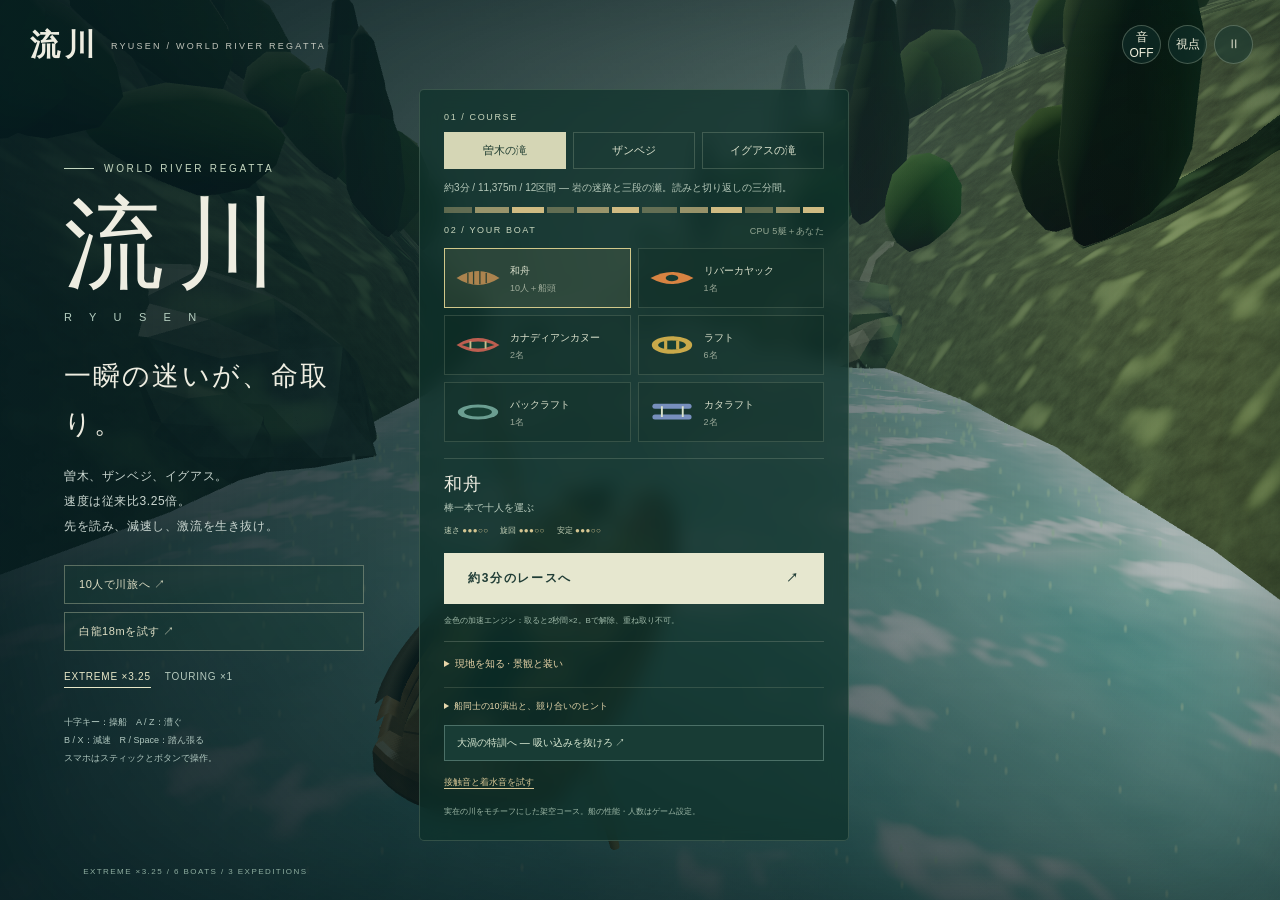
==== commit 75f5105f: "Improve touch response, rock impact feedback, boats and diverse crew Own gameplay gestures with Poin" ====
--- a/index.html
+++ b/index.html
@@ -15,9 +15,15 @@
 #skillHUD{display:none;position:fixed;z-index:9;left:50%;bottom:27px;transform:translateX(-50%);width:260px;padding:9px 13px;background:#082e2ddc;border:1px solid #b3d8c45c;border-radius:6px;pointer-events:none;box-shadow:0 3px 20px #031b2244}#skillHUD .skill-row{display:flex;justify-content:space-between;gap:8px;font-size:9px;line-height:1.7;color:#d1e2c9}#strokeFeedback{color:#f3d18b;font-weight:600}#strokeBar{height:9px;position:relative;background:#d9e9d328;margin:6px 0;overflow:hidden;border-radius:2px}#strokeBar:before{content:'';position:absolute;left:0;width:0;height:0}#strokeTick{position:absolute;left:0;top:0;width:100%;height:100%;background:linear-gradient(90deg,#8fd6a4,#dcefb6);transition:width .12s}#strokeBar.spent{box-shadow:0 0 10px #f1b78a}#strokeBar.spent #strokeTick{background:#f1b78a}#laneInfo{color:#a4e5d6}#vortexWarning{font-size:10px;color:#f1b78a;min-height:14px;text-align:center}.trial-btn{width:100%;margin-top:9px;padding:10px 12px;background:#183c35;border:1px solid #9fc5b960;color:#daead4;font-size:10px;text-align:left}.trial-btn:hover{background:#28564a}.sound-test{margin-top:9px;padding:6px 0;background:none;border:0;color:#d7c695;font-size:9px;text-decoration:underline;text-underline-offset:3px}.titan-visible #hint{bottom:112px}@media(max-width:600px){#skillHUD{bottom:146px;width:260px;padding:8px 11px}#skillHUD .skill-row{font-size:9px}.titan-visible #hint{bottom:242px;white-space:normal;text-align:center;width:85%;line-height:1.6}[data-titan-action=stroke]{background:#58724bbd!important;border-color:#e3da9e!important}.legacy-actions{flex-wrap:wrap}}@media(max-width:380px){[data-titan-pad]{width:88px!important;height:88px!important}[data-titan-pad]>div{left:22px!important;top:22px!important}[data-titan-action]{min-width:56px!important;min-height:56px!important;padding:7px!important;font-size:9px!important}[data-titan-controls]>div:last-child{gap:6px!important;right:12px!important}}@media(max-height:520px) and (min-width:601px){#skillHUD{bottom:18px;width:230px;padding:5px 10px}#skillHUD .skill-row{font-size:8px}.titan-visible #hint{bottom:98px;font-size:8px}#strokeBar{height:7px;margin:4px 0}}
 /* RR_STYLE_BEGIN */
 /* Three actions with two primary thumb targets; bottom quarter is reserved for input. */
+body.titan-visible,body.titan-visible #scene,body.titan-visible [data-titan-controls],body.titan-visible [data-titan-controls] *{touch-action:none!important;-webkit-touch-callout:none;-webkit-user-select:none;user-select:none;overscroll-behavior:none}
+[data-titan-action]>*,[data-titan-pad]>*{pointer-events:none}
+[data-titan-action]{-webkit-tap-highlight-color:transparent;will-change:transform;transition:none!important}
+[data-titan-action].rr-pressed{transform:translateY(4px) scale(.96)!important;filter:brightness(1.35)}
+#rrHitEdge{position:fixed;inset:0 0 25%;z-index:14;pointer-events:none;border:5px solid #ffe5bf99;box-shadow:inset 0 0 55px #d45c3680;opacity:0}
+@media(prefers-reduced-motion:reduce){#rrHitEdge{box-shadow:none;border-width:3px}[data-titan-action]{will-change:auto}}
 .titan-visible [data-titan-controls]{inset:75% 0 0!important;background:linear-gradient(#132c2e,#0b1c22);border-top:2px solid #52676b;opacity:1!important}
 .titan-visible [data-titan-controls]>div:last-child{right:max(24px,env(safe-area-inset-right))!important;bottom:max(14px,env(safe-area-inset-bottom))!important;gap:14px!important;align-items:flex-end}
-[data-titan-action]{border-radius:50%!important;width:76px!important;height:76px!important;min-width:0!important;min-height:0!important;padding:7px!important;box-shadow:0 5px 0 #030d12, inset 0 2px 0 #ffffff30!important;transition:transform .04s,background .04s!important;display:flex;flex-direction:column;align-items:center;justify-content:center;gap:2px}
+[data-titan-action]{border-radius:50%!important;width:76px!important;height:76px!important;min-width:0!important;min-height:0!important;padding:7px!important;box-shadow:0 5px 0 #030d12, inset 0 2px 0 #ffffff30!important;transition:none!important;display:flex;flex-direction:column;align-items:center;justify-content:center;gap:2px}
 [data-titan-action] b{font:900 24px/1 monospace}
 [data-titan-action] span{font-size:10px}
 [data-titan-action] small{font:8px monospace;opacity:.65}
@@ -25,7 +31,7 @@
 [data-titan-action=stroke]{order:2;background:#a04335!important;border-color:#ec9e74!important;width:86px!important;height:86px!important}
 [data-titan-action=jump]{position:absolute;right:196px;bottom:52px;width:60px!important;height:60px!important;background:#344a61!important;border-radius:12px!important}
 [data-titan-action=jump] b{font-size:16px}
-[data-titan-action].rr-pressed{transform:translateY(4px)!important;box-shadow:0 1px 0 #030d12,inset 0 0 18px #fff7!important;background:#bd9050!important;border-color:#fff0ca!important}
+[data-titan-action].rr-pressed{transform:translateY(4px) scale(.96)!important;box-shadow:0 1px 0 #030d12,inset 0 0 18px #fff7!important;background:#bd9050!important;border-color:#fff0ca!important}
 [data-titan-pad]{width:110px!important;height:110px!important;bottom:max(20px,env(safe-area-inset-bottom))!important;left:28px!important;border-radius:18px!important;background:linear-gradient(90deg,transparent 34%,#56676e 34%,#56676e 66%,transparent 66%),linear-gradient(transparent 34%,#56676e 34%,#56676e 66%,transparent 66%),#172329!important;border-color:#718b8a!important}
 [data-titan-pad]>div{left:34px!important;top:34px!important;border-radius:9px!important}
 .rr-pad-label{position:absolute;bottom:-16px;left:0;right:0;text-align:center;font-size:9px;color:#b8c7c2;pointer-events:none}
@@ -74,7 +80,7 @@
 <div id="tools"><button id="audioBtn" class="icon" aria-label="音声を切り替え" title="音声">音 OFF</button><button id="viewBtn" class="icon" aria-label="視点を切り替え" title="視点 V">視点</button><button id="pauseBtn" class="icon" aria-label="一時停止" title="一時停止 P">Ⅱ</button></div>
 <div id="hud"><div class="label">ゴールまで</div><div class="travel"><b id="distance">1,260</b><span>m</span></div><div class="track"><i id="progress"></i></div><div class="statsline"><span id="peopleLabel">乗客</span><span id="people">10 / 10</span></div><div class="pips" id="pips"></div><div class="statsline"><span>舟の耐久</span><span id="hp">100%</span></div><div class="meter"><i id="hpbar"></i></div><div class="statsline"><span id="staminaLabel">船頭の体力</span><span id="stamina">100%</span></div><div class="meter gold"><i id="staminabar"></i></div></div>
 <div id="rivalLabels"></div><div id="raceHUD"><span id="raceCourse"></span><div><b id="raceRank">1 / 6</b><small>POSITION</small></div><span id="raceTime">0.0 s</span><i id="raceBoat"></i><div id="courseStrip" aria-label="全12区間の進行"></div><div id="duelStatus" role="status"></div></div><div id="speed"><b id="kmh">0</b><small>km/h · ゲーム内速度</small><div id="section">一ノ瀬 · 翡翠の淵</div><div id="dropStatus"></div></div>
-<div class="reaction" id="reaction0"></div><div class="reaction" id="reaction1"></div><div id="caption" role="status" aria-live="polite"></div><div id="hint">左右で竿を操る · 岩をかわして、十人を届けろ。</div><div id="cameraLabel"></div><div id="skillHUD"><div class="skill-row"><span>A：漕ぐ / B：減速 / R：踏ん張る</span><b id="strokeFeedback">押すたびに進む</b></div><div id="strokeBar"><i id="strokeTick"></i></div><div class="skill-row"><span id="laneInfo">速流を選べ</span><span id="comboInfo">連続 0 漕ぎ</span></div><div id="vortexWarning"></div></div>
+<div class="reaction" id="reaction0"></div><div class="reaction" id="reaction1"></div><div id="caption" role="status" aria-live="polite"></div><div id="hint">左右で竿を操る · 岩をかわして、十人を届けろ。</div><div id="cameraLabel"></div><div id="skillHUD"><div class="skill-row"><span>A：漕ぐ / B：減速</span><b id="strokeFeedback">押すたびに進む</b></div><div id="strokeBar"><i id="strokeTick"></i></div><div class="skill-row"><span id="laneInfo">速流を選べ</span><span id="comboInfo">連続 0 漕ぎ</span></div><div id="vortexWarning"></div></div>
 <div id="overlay"><div class="intro regatta-intro"><section class="hero"><div class="eyebrow">WORLD RIVER REGATTA</div><h1>流川<em>R Y U S E N</em></h1><p class="tagline">一瞬の迷いが、命取り。</p><p class="description">曽木、ザンベジ、イグアス。<br>速度は従来比3.25倍。<br>先を読み、減速し、激流を生き抜け。</p><div class="legacy-actions"><button id="startBtn" disabled>10人で川旅へ ↗</button><button id="dropStartBtn">白龍18mを試す ↗</button></div><div class="mode"><button data-mode="normal" class="selected">EXTREME ×3.25</button><button data-mode="scenic">TOURING ×1</button></div><div class="controls-note">十字キー：操船　A / Z：漕ぐ<br>B / X：減速　R / Space：踏ん張る<br>スマホはスティックとボタンで操作。</div></section><section class="race-setup"><div class="setup-label">01 / COURSE</div><div id="courseSelect"></div><p id="courseTag"></p><div id="coursePreview" class="course-preview" aria-hidden="true"></div><div class="setup-label">02 / YOUR BOAT <span>CPU 5艇＋あなた</span></div><div id="vesselSelect"></div><div class="vessel-detail"><b id="vesselName">和舟</b><span id="vesselTag"></span><div id="vesselStats"></div></div><button class="start" id="raceStartBtn" disabled><span>この船でレース</span><span>↗</span></button><p class="fiction-note">金色の加速エンジン：取ると2秒間×2。Bで解除、重ね取り不可。</p><details id="rrDossier"></details><details class="race-notes"><summary>船同士の10演出と、競り合いのヒント</summary><ol><li>V字の引き波</li><li>波を受けた船の揺れ</li><li>後方で加速する波乗り</li><li>横並びの水圧</li><li>接触で船体を押し返す</li><li>接触の飛沫と左右の音</li><li>実際の追い抜きを通知</li><li>船種ごとに違うCPUの進路</li><li>クルーの声と身振り</li><li>接戦で広がるカメラ</li></ol></details><button class="trial-btn" id="vortexTrialBtn">大渦の特訓へ — 吸い込みを抜けろ ↗</button><button class="sound-test" id="soundTestBtn">接触音と着水音を試す</button><p class="fiction-note">実在の川をモチーフにした架空コース。船の性能・人数はゲーム設定。</p></section></div><div class="introfooter">EXTREME ×3.25 / 6 BOATS / 3 EXPEDITIONS</div></div>
 <div id="result"><div class="result-inner"><div class="eyebrow" style="justify-content:center" id="resultEyebrow">RIVER RUN COMPLETE</div><h2 id="resultTitle">生還。</h2><p id="resultText"></p><div class="score"><div><b id="rPeople">10</b><span id="resultPeopleLabel">帰還した乗客</span></div><div><b id="rTime">01:30</b><span id="resultTimeLabel">下った時間</span></div><div><b id="rScore">S</b><span id="resultScoreLabel">評価</span></div></div><p id="record"></p><button class="start" id="retryBtn"><span>もう一度、川へ</span><span>↗</span></button><button id="titleBtn" style="border:0;background:none;color:#b5c9bd;margin-top:20px;font-size:11px">タイトルへ戻る</button></div></div>
 <div id="pausePanel"><div><h2>ひと息。</h2><div class="pausebuttons"><button id="resumeBtn">川へ戻る</button><small>左右で岩をかわす。<br>A / Z：漕ぐ。長押しでも前進。B / X：減速。<br>岩が近い時は「減速 E」。<br>速い流れを選び、渦は外側へ。<br>落差や大波には「踏ん張る」。<br>手を休めると体力が戻るよ。</small><button id="pauseTitle">タイトルへ</button></div></div></div>
@@ -150,9 +156,10 @@
     host.appendChild(buttons);
     container.appendChild(host);
     let joystickPointer = null;
+    let padBounds = null; // Local layout cache: no layout read per pointermove.
     const center = () => { knob.style.transform = ''; };
     function move(e) {
-      const r = pad.getBoundingClientRect();
+      const r = padBounds || pad.getBoundingClientRect();
       const radius = r.width / 2;
       const x = (e.clientX - r.left - radius) / radius;
       const y = (e.clientY - r.top - radius) / radius;
@@ -162,7 +169,7 @@
     }
     listen(pad, 'pointerdown', e => {
       if (joystickPointer !== null || (e.pointerType === 'mouse' && e.button !== 0)) return;
-      e.preventDefault(); joystickPointer = e.pointerId;
+      e.preventDefault(); joystickPointer = e.pointerId; padBounds = pad.getBoundingClientRect();
       if (pad.setPointerCapture) pad.setPointerCapture(e.pointerId);
       move(e);
     });
@@ -180,14 +187,15 @@
     }
     function release(e) {
       state.release(e.pointerId);
-      if (e.pointerId === joystickPointer) { joystickPointer = null; center(); }
+      if (e.pointerId === joystickPointer) { joystickPointer = null; padBounds = null; center(); }
     }
     for (const event of ['pointerup', 'pointercancel', 'lostpointercapture']) listen(win, event, release, true);
     const codes = new Set(['ArrowLeft', 'ArrowRight', 'ArrowUp', 'ArrowDown', 'KeyW', 'KeyA', 'KeyS', 'KeyD', 'Space', 'KeyE']);
     const editable = target => target && (target.isContentEditable || /^(INPUT|TEXTAREA|SELECT)$/.test(target.tagName));
     listen(win, 'keydown', e => { if (codes.has(e.code) && !editable(e.target) && !e.metaKey && !e.ctrlKey && !e.altKey) { e.preventDefault(); state.key(e.code, true); } });
     listen(win, 'keyup', e => { if (codes.has(e.code)) state.key(e.code, false); });
-    function reset() { state.reset(); joystickPointer = null; center(); }
+    function reset() { state.reset(); joystickPointer = null; padBounds = null; center(); }
+    listen(win, 'resize', () => { padBounds = joystickPointer === null ? null : pad.getBoundingClientRect(); });
     listen(win, 'blur', reset);
     listen(doc, 'visibilitychange', () => { if (doc.hidden) reset(); });
     return { state, read: () => state.read(), reset, destroy() { cleanup.forEach(fn => fn()); reset(); host.remove(); } };
@@ -4036,7 +4044,7 @@
 
 	}
 
-}`,Lh=class{constructor(){this.texture=null,this.mesh=null,this.depthNear=0,this.depthFar=0}init(e,t){if(this.texture===null){let i=new Gr(e.texture);(e.depthNear!==t.depthNear||e.depthFar!==t.depthFar)&&(this.depthNear=e.depthNear,this.depthFar=e.depthFar),this.texture=i}}getMesh(e){if(this.texture!==null&&this.mesh===null){let t=e.cameras[0].viewport,i=new Vt({vertexShader:jx,fragmentShader:ev,uniforms:{depthColor:{value:this.texture},depthWidth:{value:t.z},depthHeight:{value:t.w}}});this.mesh=new ut(new Hn(20,20),i)}return this.mesh}reset(){this.texture=null,this.mesh=null}getDepthTexture(){return this.texture}},Dh=class extends ni{constructor(e,t){super();let i=this,s=null,r=1,a=null,o="local-floor",l=1,c=null,h=null,f=null,m=null,g=null,d=null,_=typeof XRWebGLBinding<"u",p=new Lh,u={},v=t.getContextAttributes(),y=null,x=null,E=[],w=[],R=new _e,C=null,b=new Ht;b.viewport=new xt;let M=new Ht;M.viewport=new xt;let L=[b,M],P=new Fo,F=null,H=null;this.cameraAutoUpdate=!0,this.enabled=!1,this.isPresenting=!1,this.getController=function(ee){let re=E[ee];return re===void 0&&(re=new Ns,E[ee]=re),re.getTargetRaySpace()},this.getControllerGrip=function(ee){let re=E[ee];return re===void 0&&(re=new Ns,E[ee]=re),re.getGripSpace()},this.getHand=function(ee){let re=E[ee];return re===void 0&&(re=new Ns,E[ee]=re),re.getHandSpace()};function z(ee){let re=w.indexOf(ee.inputSource);if(re===-1)return;let Ee=E[re];Ee!==void 0&&(Ee.update(ee.inputSource,ee.frame,c||a),Ee.dispatchEvent({type:ee.type,data:ee.inputSource}))}function V(){s.removeEventListener("select",z),s.removeEventListener("selectstart",z),s.removeEventListener("selectend",z),s.removeEventListener("squeeze",z),s.removeEventListener("squeezestart",z),s.removeEventListener("squeezeend",z),s.removeEventListener("end",V),s.removeEventListener("inputsourceschange",ne);for(let ee=0;ee<E.length;ee++){let re=w[ee];re!==null&&(w[ee]=null,E[ee].disconnect(re))}F=null,H=null,p.reset();for(let ee in u)delete u[ee];e.setRenderTarget(y),g=null,m=null,f=null,s=null,x=null,tt.stop(),i.isPresenting=!1,e.setPixelRatio(C),e.setSize(R.width,R.height,!1),i.dispatchEvent({type:"sessionend"})}this.setFramebufferScaleFactor=function(ee){r=ee,i.isPresenting===!0&&console.warn("THREE.WebXRManager: Cannot change framebuffer scale while presenting.")},this.setReferenceSpaceType=function(ee){o=ee,i.isPresenting===!0&&console.warn("THREE.WebXRManager: Cannot change reference space type while presenting.")},this.getReferenceSpace=function(){return c||a},this.setReferenceSpace=function(ee){c=ee},this.getBaseLayer=function(){return m!==null?m:g},this.getBinding=function(){return f===null&&_&&(f=new XRWebGLBinding(s,t)),f},this.getFrame=function(){return d},this.getSession=function(){return s},this.setSession=async function(ee){if(s=ee,s!==null){if(y=e.getRenderTarget(),s.addEventListener("select",z),s.addEventListener("selectstart",z),s.addEventListener("selectend",z),s.addEventListener("squeeze",z),s.addEventListener("squeezestart",z),s.addEventListener("squeezeend",z),s.addEventListener("end",V),s.addEventListener("inputsourceschange",ne),v.xrCompatible!==!0&&await t.makeXRCompatible(),C=e.getPixelRatio(),e.getSize(R),_&&"createProjectionLayer"in XRWebGLBinding.prototype){let Ee=null,Ue=null,Te=null;v.depth&&(Te=v.stencil?t.DEPTH24_STENCIL8:t.DEPTH_COMPONENT24,Ee=v.stencil?Xs:Is,Ue=v.stencil?Ws:Ci);let Q={colorFormat:t.RGBA8,depthFormat:Te,scaleFactor:r};f=this.getBinding(),m=f.createProjectionLayer(Q),s.updateRenderState({layers:[m]}),e.setPixelRatio(1),e.setSize(m.textureWidth,m.textureHeight,!1),x=new On(m.textureWidth,m.textureHeight,{format:Sn,type:Cn,depthTexture:new Vr(m.textureWidth,m.textureHeight,Ue,void 0,void 0,void 0,void 0,void 0,void 0,Ee),stencilBuffer:v.stencil,colorSpace:e.outputColorSpace,samples:v.antialias?4:0,resolveDepthBuffer:m.ignoreDepthValues===!1,resolveStencilBuffer:m.ignoreDepthValues===!1})}else{let Ee={antialias:v.antialias,alpha:!0,depth:v.depth,stencil:v.stencil,framebufferScaleFactor:r};g=new XRWebGLLayer(s,t,Ee),s.updateRenderState({baseLayer:g}),e.setPixelRatio(1),e.setSize(g.framebufferWidth,g.framebufferHeight,!1),x=new On(g.framebufferWidth,g.framebufferHeight,{format:Sn,type:Cn,colorSpace:e.outputColorSpace,stencilBuffer:v.stencil,resolveDepthBuffer:g.ignoreDepthValues===!1,resolveStencilBuffer:g.ignoreDepthValues===!1})}x.isXRRenderTarget=!0,this.setFoveation(l),c=null,a=await s.requestReferenceSpace(o),tt.setContext(s),tt.start(),i.isPresenting=!0,i.dispatchEvent({type:"sessionstart"})}},this.getEnvironmentBlendMode=function(){if(s!==null)return s.environmentBlendMode},this.getDepthTexture=function(){return p.getDepthTexture()};function ne(ee){for(let re=0;re<ee.removed.length;re++){let Ee=ee.removed[re],Ue=w.indexOf(Ee);Ue>=0&&(w[Ue]=null,E[Ue].disconnect(Ee))}for(let re=0;re<ee.added.length;re++){let Ee=ee.added[re],Ue=w.indexOf(Ee);if(Ue===-1){for(let Q=0;Q<E.length;Q++)if(Q>=w.length){w.push(Ee),Ue=Q;break}else if(w[Q]===null){w[Q]=Ee,Ue=Q;break}if(Ue===-1)break}let Te=E[Ue];Te&&Te.connect(Ee)}}let q=new D,fe=new D;function me(ee,re,Ee){q.setFromMatrixPosition(re.matrixWorld),fe.setFromMatrixPosition(Ee.matrixWorld);let Ue=q.distanceTo(fe),Te=re.projectionMatrix.elements,Q=Ee.projectionMatrix.elements,ue=Te[14]/(Te[10]-1),I=Te[14]/(Te[10]+1),J=(Te[9]+1)/Te[5],Z=(Te[9]-1)/Te[5],$=(Te[8]-1)/Te[0],X=(Q[8]+1)/Q[0],se=ue*$,ae=ue*X,de=Ue/(-$+X),Oe=de*-$;if(re.matrixWorld.decompose(ee.position,ee.quaternion,ee.scale),ee.translateX(Oe),ee.translateZ(de),ee.matrixWorld.compose(ee.position,ee.quaternion,ee.scale),ee.matrixWorldInverse.copy(ee.matrixWorld).invert(),Te[10]===-1)ee.projectionMatrix.copy(re.projectionMatrix),ee.projectionMatrixInverse.copy(re.projectionMatrixInverse);else{let Ie=ue+de,A=I+de,S=se-Oe,k=ae+(Ue-Oe),Y=J*I/A*Ie,ie=Z*I/A*Ie;ee.projectionMatrix.makePerspective(S,k,Y,ie,Ie,A),ee.projectionMatrixInverse.copy(ee.projectionMatrix).invert()}}function be(ee,re){re===null?ee.matrixWorld.copy(ee.matrix):ee.matrixWorld.multiplyMatrices(re.matrixWorld,ee.matrix),ee.matrixWorldInverse.copy(ee.matrixWorld).invert()}this.updateCamera=function(ee){if(s===null)return;let re=ee.near,Ee=ee.far;p.texture!==null&&(p.depthNear>0&&(re=p.depthNear),p.depthFar>0&&(Ee=p.depthFar)),P.near=M.near=b.near=re,P.far=M.far=b.far=Ee,(F!==P.near||H!==P.far)&&(s.updateRenderState({depthNear:P.near,depthFar:P.far}),F=P.near,H=P.far),P.layers.mask=ee.layers.mask|6,b.layers.mask=P.layers.mask&3,M.layers.mask=P.layers.mask&5;let Ue=ee.parent,Te=P.cameras;be(P,Ue);for(let Q=0;Q<Te.length;Q++)be(Te[Q],Ue);Te.length===2?me(P,b,M):P.projectionMatrix.copy(b.projectionMatrix),ze(ee,P,Ue)};function ze(ee,re,Ee){Ee===null?ee.matrix.copy(re.matrixWorld):(ee.matrix.copy(Ee.matrixWorld),ee.matrix.invert(),ee.matrix.multiply(re.matrixWorld)),ee.matrix.decompose(ee.position,ee.quaternion,ee.scale),ee.updateMatrixWorld(!0),ee.projectionMatrix.copy(re.projectionMatrix),ee.projectionMatrixInverse.copy(re.projectionMatrixInverse),ee.isPerspectiveCamera&&(ee.fov=Ps*2*Math.atan(1/ee.projectionMatrix.elements[5]),ee.zoom=1)}this.getCamera=function(){return P},this.getFoveation=function(){if(!(m===null&&g===null))return l},this.setFoveation=function(ee){l=ee,m!==null&&(m.fixedFoveation=ee),g!==null&&g.fixedFoveation!==void 0&&(g.fixedFoveation=ee)},this.hasDepthSensing=function(){return p.texture!==null},this.getDepthSensingMesh=function(){return p.getMesh(P)},this.getCameraTexture=function(ee){return u[ee]};let Ke=null;function it(ee,re){if(h=re.getViewerPose(c||a),d=re,h!==null){let Ee=h.views;g!==null&&(e.setRenderTargetFramebuffer(x,g.framebuffer),e.setRenderTarget(x));let Ue=!1;Ee.length!==P.cameras.length&&(P.cameras.length=0,Ue=!0);for(let I=0;I<Ee.length;I++){let J=Ee[I],Z=null;if(g!==null)Z=g.getViewport(J);else{let X=f.getViewSubImage(m,J);Z=X.viewport,I===0&&(e.setRenderTargetTextures(x,X.colorTexture,X.depthStencilTexture),e.setRenderTarget(x))}let $=L[I];$===void 0&&($=new Ht,$.layers.enable(I),$.viewport=new xt,L[I]=$),$.matrix.fromArray(J.transform.matrix),$.matrix.decompose($.position,$.quaternion,$.scale),$.projectionMatrix.fromArray(J.projectionMatrix),$.projectionMatrixInverse.copy($.projectionMatrix).invert(),$.viewport.set(Z.x,Z.y,Z.width,Z.height),I===0&&(P.matrix.copy($.matrix),P.matrix.decompose(P.position,P.quaternion,P.scale)),Ue===!0&&P.cameras.push($)}let Te=s.enabledFeatures;if(Te&&Te.includes("depth-sensing")&&s.depthUsage=="gpu-optimized"&&_){f=i.getBinding();let I=f.getDepthInformation(Ee[0]);I&&I.isValid&&I.texture&&p.init(I,s.renderState)}if(Te&&Te.includes("camera-access")&&_){e.state.unbindTexture(),f=i.getBinding();for(let I=0;I<Ee.length;I++){let J=Ee[I].camera;if(J){let Z=u[J];Z||(Z=new Gr,u[J]=Z);let $=f.getCameraImage(J);Z.sourceTexture=$}}}}for(let Ee=0;Ee<E.length;Ee++){let Ue=w[Ee],Te=E[Ee];Ue!==null&&Te!==void 0&&Te.update(Ue,re,c||a)}Ke&&Ke(ee,re),re.detectedPlanes&&i.dispatchEvent({type:"planesdetected",data:re}),d=null}let tt=new hf;tt.setAnimationLoop(it),this.setAnimationLoop=function(ee){Ke=ee},this.dispose=function(){}}},ss=new Rn,tv=new lt;function nv(n,e){function t(p,u){p.matrixAutoUpdate===!0&&p.updateMatrix(),u.value.copy(p.matrix)}function i(p,u){u.color.getRGB(p.fogColor.value,mh(n)),u.isFog?(p.fogNear.value=u.near,p.fogFar.value=u.far):u.isFogExp2&&(p.fogDensity.value=u.density)}function s(p,u,v,y,x){u.isMeshBasicMaterial||u.isMeshLambertMaterial?r(p,u):u.isMeshToonMaterial?(r(p,u),f(p,u)):u.isMeshPhongMaterial?(r(p,u),h(p,u)):u.isMeshStandardMaterial?(r(p,u),m(p,u),u.isMeshPhysicalMaterial&&g(p,u,x)):u.isMeshMatcapMaterial?(r(p,u),d(p,u)):u.isMeshDepthMaterial?r(p,u):u.isMeshDistanceMaterial?(r(p,u),_(p,u)):u.isMeshNormalMaterial?r(p,u):u.isLineBasicMaterial?(a(p,u),u.isLineDashedMaterial&&o(p,u)):u.isPointsMaterial?l(p,u,v,y):u.isSpriteMaterial?c(p,u):u.isShadowMaterial?(p.color.value.copy(u.color),p.opacity.value=u.opacity):u.isShaderMaterial&&(u.uniformsNeedUpdate=!1)}function r(p,u){p.opacity.value=u.opacity,u.color&&p.diffuse.value.copy(u.color),u.emissive&&p.emissive.value.copy(u.emissive).multiplyScalar(u.emissiveIntensity),u.map&&(p.map.value=u.map,t(u.map,p.mapTransform)),u.alphaMap&&(p.alphaMap.value=u.alphaMap,t(u.alphaMap,p.alphaMapTransform)),u.bumpMap&&(p.bumpMap.value=u.bumpMap,t(u.bumpMap,p.bumpMapTransform),p.bumpScale.value=u.bumpScale,u.side===Jt&&(p.bumpScale.value*=-1)),u.normalMap&&(p.normalMap.value=u.normalMap,t(u.normalMap,p.normalMapTransform),p.normalScale.value.copy(u.normalScale),u.side===Jt&&p.normalScale.value.negate()),u.displacementMap&&(p.displacementMap.value=u.displacementMap,t(u.displacementMap,p.displacementMapTransform),p.displacementScale.value=u.displacementScale,p.displacementBias.value=u.displacementBias),u.emissiveMap&&(p.emissiveMap.value=u.emissiveMap,t(u.emissiveMap,p.emissiveMapTransform)),u.specularMap&&(p.specularMap.value=u.specularMap,t(u.specularMap,p.specularMapTransform)),u.alphaTest>0&&(p.alphaTest.value=u.alphaTest);let v=e.get(u),y=v.envMap,x=v.envMapRotation;y&&(p.envMap.value=y,ss.copy(x),ss.x*=-1,ss.y*=-1,ss.z*=-1,y.isCubeTexture&&y.isRenderTargetTexture===!1&&(ss.y*=-1,ss.z*=-1),p.envMapRotation.value.setFromMatrix4(tv.makeRotationFromEuler(ss)),p.flipEnvMap.value=y.isCubeTexture&&y.isRenderTargetTexture===!1?-1:1,p.reflectivity.value=u.reflectivity,p.ior.value=u.ior,p.refractionRatio.value=u.refractionRatio),u.lightMap&&(p.lightMap.value=u.lightMap,p.lightMapIntensity.value=u.lightMapIntensity,t(u.lightMap,p.lightMapTransform)),u.aoMap&&(p.aoMap.value=u.aoMap,p.aoMapIntensity.value=u.aoMapIntensity,t(u.aoMap,p.aoMapTransform))}function a(p,u){p.diffuse.value.copy(u.color),p.opacity.value=u.opacity,u.map&&(p.map.value=u.map,t(u.map,p.mapTransform))}function o(p,u){p.dashSize.value=u.dashSize,p.totalSize.value=u.dashSize+u.gapSize,p.scale.value=u.scale}function l(p,u,v,y){p.diffuse.value.copy(u.color),p.opacity.value=u.opacity,p.size.value=u.size*v,p.scale.value=y*.5,u.map&&(p.map.value=u.map,t(u.map,p.uvTransform)),u.alphaMap&&(p.alphaMap.value=u.alphaMap,t(u.alphaMap,p.alphaMapTransform)),u.alphaTest>0&&(p.alphaTest.value=u.alphaTest)}function c(p,u){p.diffuse.value.copy(u.color),p.opacity.value=u.opacity,p.rotation.value=u.rotation,u.map&&(p.map.value=u.map,t(u.map,p.mapTransform)),u.alphaMap&&(p.alphaMap.value=u.alphaMap,t(u.alphaMap,p.alphaMapTransform)),u.alphaTest>0&&(p.alphaTest.value=u.alphaTest)}function h(p,u){p.specular.value.copy(u.specular),p.shininess.value=Math.max(u.shininess,1e-4)}function f(p,u){u.gradientMap&&(p.gradientMap.value=u.gradientMap)}function m(p,u){p.metalness.value=u.metalness,u.metalnessMap&&(p.metalnessMap.value=u.metalnessMap,t(u.metalnessMap,p.metalnessMapTransform)),p.roughness.value=u.roughness,u.roughnessMap&&(p.roughnessMap.value=u.roughnessMap,t(u.roughnessMap,p.roughnessMapTransform)),u.envMap&&(p.envMapIntensity.value=u.envMapIntensity)}function g(p,u,v){p.ior.value=u.ior,u.sheen>0&&(p.sheenColor.value.copy(u.sheenColor).multiplyScalar(u.sheen),p.sheenRoughness.value=u.sheenRoughness,u.sheenColorMap&&(p.sheenColorMap.value=u.sheenColorMap,t(u.sheenColorMap,p.sheenColorMapTransform)),u.sheenRoughnessMap&&(p.sheenRoughnessMap.value=u.sheenRoughnessMap,t(u.sheenRoughnessMap,p.sheenRoughnessMapTransform))),u.clearcoat>0&&(p.clearcoat.value=u.clearcoat,p.clearcoatRoughness.value=u.clearcoatRoughness,u.clearcoatMap&&(p.clearcoatMap.value=u.clearcoatMap,t(u.clearcoatMap,p.clearcoatMapTransform)),u.clearcoatRoughnessMap&&(p.clearcoatRoughnessMap.value=u.clearcoatRoughnessMap,t(u.clearcoatRoughnessMap,p.clearcoatRoughnessMapTransform)),u.clearcoatNormalMap&&(p.clearcoatNormalMap.value=u.clearcoatNormalMap,t(u.clearcoatNormalMap,p.clearcoatNormalMapTransform),p.clearcoatNormalScale.value.copy(u.clearcoatNormalScale),u.side===Jt&&p.clearcoatNormalScale.value.negate())),u.dispersion>0&&(p.dispersion.value=u.dispersion),u.iridescence>0&&(p.iridescence.value=u.iridescence,p.iridescenceIOR.value=u.iridescenceIOR,p.iridescenceThicknessMinimum.value=u.iridescenceThicknessRange[0],p.iridescenceThicknessMaximum.value=u.iridescenceThicknessRange[1],u.iridescenceMap&&(p.iridescenceMap.value=u.iridescenceMap,t(u.iridescenceMap,p.iridescenceMapTransform)),u.iridescenceThicknessMap&&(p.iridescenceThicknessMap.value=u.iridescenceThicknessMap,t(u.iridescenceThicknessMap,p.iridescenceThicknessMapTransform))),u.transmission>0&&(p.transmission.value=u.transmission,p.transmissionSamplerMap.value=v.texture,p.transmissionSamplerSize.value.set(v.width,v.height),u.transmissionMap&&(p.transmissionMap.value=u.transmissionMap,t(u.transmissionMap,p.transmissionMapTransform)),p.thickness.value=u.thickness,u.thicknessMap&&(p.thicknessMap.value=u.thicknessMap,t(u.thicknessMap,p.thicknessMapTransform)),p.attenuationDistance.value=u.attenuationDistance,p.attenuationColor.value.copy(u.attenuationColor)),u.anisotropy>0&&(p.anisotropyVector.value.set(u.anisotropy*Math.cos(u.anisotropyRotation),u.anisotropy*Math.sin(u.anisotropyRotation)),u.anisotropyMap&&(p.anisotropyMap.value=u.anisotropyMap,t(u.anisotropyMap,p.anisotropyMapTransform))),p.specularIntensity.value=u.specularIntensity,p.specularColor.value.copy(u.specularColor),u.specularColorMap&&(p.specularColorMap.value=u.specularColorMap,t(u.specularColorMap,p.specularColorMapTransform)),u.specularIntensityMap&&(p.specularIntensityMap.value=u.specularIntensityMap,t(u.specularIntensityMap,p.specularIntensityMapTransform))}function d(p,u){u.matcap&&(p.matcap.value=u.matcap)}function _(p,u){let v=e.get(u).light;p.referencePosition.value.setFromMatrixPosition(v.matrixWorld),p.nearDistance.value=v.shadow.camera.near,p.farDistance.value=v.shadow.camera.far}return{refreshFogUniforms:i,refreshMaterialUniforms:s}}function iv(n,e,t,i){let s={},r={},a=[],o=n.getParameter(n.MAX_UNIFORM_BUFFER_BINDINGS);function l(v,y){let x=y.program;i.uniformBlockBinding(v,x)}function c(v,y){let x=s[v.id];x===void 0&&(d(v),x=h(v),s[v.id]=x,v.addEventListener("dispose",p));let E=y.program;i.updateUBOMapping(v,E);let w=e.render.frame;r[v.id]!==w&&(m(v),r[v.id]=w)}function h(v){let y=f();v.__bindingPointIndex=y;let x=n.createBuffer(),E=v.__size,w=v.usage;return n.bindBuffer(n.UNIFORM_BUFFER,x),n.bufferData(n.UNIFORM_BUFFER,E,w),n.bindBuffer(n.UNIFORM_BUFFER,null),n.bindBufferBase(n.UNIFORM_BUFFER,y,x),x}function f(){for(let v=0;v<o;v++)if(a.indexOf(v)===-1)return a.push(v),v;return console.error("THREE.WebGLRenderer: Maximum number of simultaneously usable uniforms groups reached."),0}function m(v){let y=s[v.id],x=v.uniforms,E=v.__cache;n.bindBuffer(n.UNIFORM_BUFFER,y);for(let w=0,R=x.length;w<R;w++){let C=Array.isArray(x[w])?x[w]:[x[w]];for(let b=0,M=C.length;b<M;b++){let L=C[b];if(g(L,w,b,E)===!0){let P=L.__offset,F=Array.isArray(L.value)?L.value:[L.value],H=0;for(let z=0;z<F.length;z++){let V=F[z],ne=_(V);typeof V=="number"||typeof V=="boolean"?(L.__data[0]=V,n.bufferSubData(n.UNIFORM_BUFFER,P+H,L.__data)):V.isMatrix3?(L.__data[0]=V.elements[0],L.__data[1]=V.elements[1],L.__data[2]=V.elements[2],L.__data[3]=0,L.__data[4]=V.elements[3],L.__data[5]=V.elements[4],L.__data[6]=V.elements[5],L.__data[7]=0,L.__data[8]=V.elements[6],L.__data[9]=V.elements[7],L.__data[10]=V.elements[8],L.__data[11]=0):(V.toArray(L.__data,H),H+=ne.storage/Float32Array.BYTES_PER_ELEMENT)}n.bufferSubData(n.UNIFORM_BUFFER,P,L.__data)}}}n.bindBuffer(n.UNIFORM_BUFFER,null)}function g(v,y,x,E){let w=v.value,R=y+"_"+x;if(E[R]===void 0)return typeof w=="number"||typeof w=="boolean"?E[R]=w:E[R]=w.clone(),!0;{let C=E[R];if(typeof w=="number"||typeof w=="boolean"){if(C!==w)return E[R]=w,!0}else if(C.equals(w)===!1)return C.copy(w),!0}return!1}function d(v){let y=v.uniforms,x=0,E=16;for(let R=0,C=y.length;R<C;R++){let b=Array.isArray(y[R])?y[R]:[y[R]];for(let M=0,L=b.length;M<L;M++){let P=b[M],F=Array.isArray(P.value)?P.value:[P.value];for(let H=0,z=F.length;H<z;H++){let V=F[H],ne=_(V),q=x%E,fe=q%ne.boundary,me=q+fe;x+=fe,me!==0&&E-me<ne.storage&&(x+=E-me),P.__data=new Float32Array(ne.storage/Float32Array.BYTES_PER_ELEMENT),P.__offset=x,x+=ne.storage}}}let w=x%E;return w>0&&(x+=E-w),v.__size=x,v.__cache={},this}function _(v){let y={boundary:0,storage:0};return typeof v=="number"||typeof v=="boolean"?(y.boundary=4,y.storage=4):v.isVector2?(y.boundary=8,y.storage=8):v.isVector3||v.isColor?(y.boundary=16,y.storage=12):v.isVector4?(y.boundary=16,y.storage=16):v.isMatrix3?(y.boundary=48,y.storage=48):v.isMatrix4?(y.boundary=64,y.storage=64):v.isTexture?console.warn("THREE.WebGLRenderer: Texture samplers can not be part of an uniforms group."):console.warn("THREE.WebGLRenderer: Unsupported uniform value type.",v),y}function p(v){let y=v.target;y.removeEventListener("dispose",p);let x=a.indexOf(y.__bindingPointIndex);a.splice(x,1),n.deleteBuffer(s[y.id]),delete s[y.id],delete r[y.id]}function u(){for(let v in s)n.deleteBuffer(s[v]);a=[],s={},r={}}return{bind:l,update:c,dispose:u}}var Ul=class{constructor(e={}){let{canvas:t=Pd(),context:i=null,depth:s=!0,stencil:r=!1,alpha:a=!1,antialias:o=!1,premultipliedAlpha:l=!0,preserveDrawingBuffer:c=!1,powerPreference:h="default",failIfMajorPerformanceCaveat:f=!1,reversedDepthBuffer:m=!1}=e;this.isWebGLRenderer=!0;let g;if(i!==null){if(typeof WebGLRenderingContext<"u"&&i instanceof WebGLRenderingContext)throw new Error("THREE.WebGLRenderer: WebGL 1 is not supported since r163.");g=i.getContextAttributes().alpha}else g=a;let d=new Uint32Array(4),_=new Int32Array(4),p=null,u=null,v=[],y=[];this.domElement=t,this.debug={checkShaderErrors:!0,onShaderError:null},this.autoClear=!0,this.autoClearColor=!0,this.autoClearDepth=!0,this.autoClearStencil=!0,this.sortObjects=!0,this.clippingPlanes=[],this.localClippingEnabled=!1,this.toneMapping=oi,this.toneMappingExposure=1,this.transmissionResolutionScale=1;let x=this,E=!1;this._outputColorSpace=Zt;let w=0,R=0,C=null,b=-1,M=null,L=new xt,P=new xt,F=null,H=new Ge(0),z=0,V=t.width,ne=t.height,q=1,fe=null,me=null,be=new xt(0,0,V,ne),ze=new xt(0,0,V,ne),Ke=!1,it=new Fs,tt=!1,ee=!1,re=new lt,Ee=new D,Ue=new xt,Te={background:null,fog:null,environment:null,overrideMaterial:null,isScene:!0},Q=!1;function ue(){return C===null?q:1}let I=i;function J(T,O){return t.getContext(T,O)}try{let T={alpha:!0,depth:s,stencil:r,antialias:o,premultipliedAlpha:l,preserveDrawingBuffer:c,powerPreference:h,failIfMajorPerformanceCaveat:f};if("setAttribute"in t&&t.setAttribute("data-engine",`three.js r${"180"}`),t.addEventListener("webglcontextlost",ge,!1),t.addEventListener("webglcontextrestored",Ae,!1),t.addEventListener("webglcontextcreationerror",le,!1),I===null){let O="webgl2";if(I=J(O,T),I===null)throw J(O)?new Error("Error creating WebGL context with your selected attributes."):new Error("Error creating WebGL context.")}}catch(T){throw console.error("THREE.WebGLRenderer: "+T.message),T}let Z,$,X,se,ae,de,Oe,Ie,A,S,k,Y,ie,K,ye,pe,Pe,Le,oe,Se,Ve,Ne,ve,Ze;function N(){Z=new M_(I),Z.init(),Ne=new Qx(I,Z),$=new p_(I,Z,e,Ne),X=new $x(I,Z),$.reversedDepthBuffer&&m&&X.buffers.depth.setReversed(!0),se=new E_(I),ae=new Ox,de=new Kx(I,Z,X,ae,$,Ne,se),Oe=new g_(x),Ie=new y_(x),A=new Im(I),ve=new d_(I,A),S=new S_(I,A,se,ve),k=new T_(I,S,A,se),oe=new w_(I,$,de),pe=new m_(ae),Y=new Fx(x,Oe,Ie,Z,$,ve,pe),ie=new nv(x,ae),K=new kx,ye=new Xx(Z),Le=new u_(x,Oe,Ie,X,k,g,l),Pe=new Zx(x,k,$),Ze=new iv(I,se,$,X),Se=new f_(I,Z,se),Ve=new b_(I,Z,se),se.programs=Y.programs,x.capabilities=$,x.extensions=Z,x.properties=ae,x.renderLists=K,x.shadowMap=Pe,x.state=X,x.info=se}N();let he=new Dh(x,I);this.xr=he,this.getContext=function(){return I},this.getContextAttributes=function(){return I.getContextAttributes()},this.forceContextLoss=function(){let T=Z.get("WEBGL_lose_context");T&&T.loseContext()},this.forceContextRestore=function(){let T=Z.get("WEBGL_lose_context");T&&T.restoreContext()},this.getPixelRatio=function(){return q},this.setPixelRatio=function(T){T!==void 0&&(q=T,this.setSize(V,ne,!1))},this.getSize=function(T){return T.set(V,ne)},this.setSize=function(T,O,G=!0){if(he.isPresenting){console.warn("THREE.WebGLRenderer: Can't change size while VR device is presenting.");return}V=T,ne=O,t.width=Math.floor(T*q),t.height=Math.floor(O*q),G===!0&&(t.style.width=T+"px",t.style.height=O+"px"),this.setViewport(0,0,T,O)},this.getDrawingBufferSize=function(T){return T.set(V*q,ne*q).floor()},this.setDrawingBufferSize=function(T,O,G){V=T,ne=O,q=G,t.width=Math.floor(T*G),t.height=Math.floor(O*G),this.setViewport(0,0,T,O)},this.getCurrentViewport=function(T){return T.copy(L)},this.getViewport=function(T){return T.copy(be)},this.setViewport=function(T,O,G,W){T.isVector4?be.set(T.x,T.y,T.z,T.w):be.set(T,O,G,W),X.viewport(L.copy(be).multiplyScalar(q).round())},this.getScissor=function(T){return T.copy(ze)},this.setScissor=function(T,O,G,W){T.isVector4?ze.set(T.x,T.y,T.z,T.w):ze.set(T,O,G,W),X.scissor(P.copy(ze).multiplyScalar(q).round())},this.getScissorTest=function(){return Ke},this.setScissorTest=function(T){X.setScissorTest(Ke=T)},this.setOpaqueSort=function(T){fe=T},this.setTransparentSort=function(T){me=T},this.getClearColor=function(T){return T.copy(Le.getClearColor())},this.setClearColor=function(){Le.setClearColor(...arguments)},this.getClearAlpha=function(){return Le.getClearAlpha()},this.setClearAlpha=function(){Le.setClearAlpha(...arguments)},this.clear=function(T=!0,O=!0,G=!0){let W=0;if(T){let B=!1;if(C!==null){let ce=C.texture.format;B=ce===tl||ce===el||ce===jo}if(B){let ce=C.texture.type,Me=ce===Cn||ce===Ci||ce===Vs||ce===Ws||ce===$o||ce===Ko,Ce=Le.getClearColor(),we=Le.getClearAlpha(),He=Ce.r,We=Ce.g,Be=Ce.b;Me?(d[0]=He,d[1]=We,d[2]=Be,d[3]=we,I.clearBufferuiv(I.COLOR,0,d)):(_[0]=He,_[1]=We,_[2]=Be,_[3]=we,I.clearBufferiv(I.COLOR,0,_))}else W|=I.COLOR_BUFFER_BIT}O&&(W|=I.DEPTH_BUFFER_BIT),G&&(W|=I.STENCIL_BUFFER_BIT,this.state.buffers.stencil.setMask(4294967295)),I.clear(W)},this.clearColor=function(){this.clear(!0,!1,!1)},this.clearDepth=function(){this.clear(!1,!0,!1)},this.clearStencil=function(){this.clear(!1,!1,!0)},this.dispose=function(){t.removeEventListener("webglcontextlost",ge,!1),t.removeEventListener("webglcontextrestored",Ae,!1),t.removeEventListener("webglcontextcreationerror",le,!1),Le.dispose(),K.dispose(),ye.dispose(),ae.dispose(),Oe.dispose(),Ie.dispose(),k.dispose(),ve.dispose(),Ze.dispose(),Y.dispose(),he.dispose(),he.removeEventListener("sessionstart",Nn),he.removeEventListener("sessionend",lu),Oi.stop()};function ge(T){T.preventDefault(),console.log("THREE.WebGLRenderer: Context Lost."),E=!0}function Ae(){console.log("THREE.WebGLRenderer: Context Restored."),E=!1;let T=se.autoReset,O=Pe.enabled,G=Pe.autoUpdate,W=Pe.needsUpdate,B=Pe.type;N(),se.autoReset=T,Pe.enabled=O,Pe.autoUpdate=G,Pe.needsUpdate=W,Pe.type=B}function le(T){console.error("THREE.WebGLRenderer: A WebGL context could not be created. Reason: ",T.statusMessage)}function te(T){let O=T.target;O.removeEventListener("dispose",te),De(O)}function De(T){Xe(T),ae.remove(T)}function Xe(T){let O=ae.get(T).programs;O!==void 0&&(O.forEach(function(G){Y.releaseProgram(G)}),T.isShaderMaterial&&Y.releaseShaderCache(T))}this.renderBufferDirect=function(T,O,G,W,B,ce){O===null&&(O=Te);let Me=B.isMesh&&B.matrixWorld.determinant()<0,Ce=sp(T,O,G,W,B);X.setMaterial(W,Me);let we=G.index,He=1;if(W.wireframe===!0){if(we=S.getWireframeAttribute(G),we===void 0)return;He=2}let We=G.drawRange,Be=G.attributes.position,je=We.start*He,ht=(We.start+We.count)*He;ce!==null&&(je=Math.max(je,ce.start*He),ht=Math.min(ht,(ce.start+ce.count)*He)),we!==null?(je=Math.max(je,0),ht=Math.min(ht,we.count)):Be!=null&&(je=Math.max(je,0),ht=Math.min(ht,Be.count));let wt=ht-je;if(wt<0||wt===1/0)return;ve.setup(B,W,Ce,G,we);let gt,ft=Se;if(we!==null&&(gt=A.get(we),ft=Ve,ft.setIndex(gt)),B.isMesh)W.wireframe===!0?(X.setLineWidth(W.wireframeLinewidth*ue()),ft.setMode(I.LINES)):ft.setMode(I.TRIANGLES);else if(B.isLine){let ke=W.linewidth;ke===void 0&&(ke=1),X.setLineWidth(ke*ue()),B.isLineSegments?ft.setMode(I.LINES):B.isLineLoop?ft.setMode(I.LINE_LOOP):ft.setMode(I.LINE_STRIP)}else B.isPoints?ft.setMode(I.POINTS):B.isSprite&&ft.setMode(I.TRIANGLES);if(B.isBatchedMesh)if(B._multiDrawInstances!==null)Ls("THREE.WebGLRenderer: renderMultiDrawInstances has been deprecated and will be removed in r184. Append to renderMultiDraw arguments and use indirection."),ft.renderMultiDrawInstances(B._multiDrawStarts,B._multiDrawCounts,B._multiDrawCount,B._multiDrawInstances);else if(Z.get("WEBGL_multi_draw"))ft.renderMultiDraw(B._multiDrawStarts,B._multiDrawCounts,B._multiDrawCount);else{let ke=B._multiDrawStarts,St=B._multiDrawCounts,st=B._multiDrawCount,sn=we?A.get(we).bytesPerElement:1,ps=ae.get(W).currentProgram.getUniforms();for(let rn=0;rn<st;rn++)ps.setValue(I,"_gl_DrawID",rn),ft.render(ke[rn]/sn,St[rn])}else if(B.isInstancedMesh)ft.renderInstances(je,wt,B.count);else if(G.isInstancedBufferGeometry){let ke=G._maxInstanceCount!==void 0?G._maxInstanceCount:1/0,St=Math.min(G.instanceCount,ke);ft.renderInstances(je,wt,St)}else ft.render(je,wt)};function mt(T,O,G){T.transparent===!0&&T.side===Dt&&T.forceSinglePass===!1?(T.side=Jt,T.needsUpdate=!0,Ia(T,O,G),T.side=ti,T.needsUpdate=!0,Ia(T,O,G),T.side=Dt):Ia(T,O,G)}this.compile=function(T,O,G=null){G===null&&(G=T),u=ye.get(G),u.init(O),y.push(u),G.traverseVisible(function(B){B.isLight&&B.layers.test(O.layers)&&(u.pushLight(B),B.castShadow&&u.pushShadow(B))}),T!==G&&T.traverseVisible(function(B){B.isLight&&B.layers.test(O.layers)&&(u.pushLight(B),B.castShadow&&u.pushShadow(B))}),u.setupLights();let W=new Set;return T.traverse(function(B){if(!(B.isMesh||B.isPoints||B.isLine||B.isSprite))return;let ce=B.material;if(ce)if(Array.isArray(ce))for(let Me=0;Me<ce.length;Me++){let Ce=ce[Me];mt(Ce,G,B),W.add(Ce)}else mt(ce,G,B),W.add(ce)}),u=y.pop(),W},this.compileAsync=function(T,O,G=null){let W=this.compile(T,O,G);return new Promise(B=>{function ce(){if(W.forEach(function(Me){ae.get(Me).currentProgram.isReady()&&W.delete(Me)}),W.size===0){B(T);return}setTimeout(ce,10)}Z.get("KHR_parallel_shader_compile")!==null?ce():setTimeout(ce,10)})};let at=null;function Zn(T){at&&at(T)}function Nn(){Oi.stop()}function lu(){Oi.start()}let Oi=new hf;Oi.setAnimationLoop(Zn),typeof self<"u"&&Oi.setContext(self),this.setAnimationLoop=function(T){at=T,he.setAnimationLoop(T),T===null?Oi.stop():Oi.start()},he.addEventListener("sessionstart",Nn),he.addEventListener("sessionend",lu),this.render=function(T,O){if(O!==void 0&&O.isCamera!==!0){console.error("THREE.WebGLRenderer.render: camera is not an instance of THREE.Camera.");return}if(E===!0)return;if(T.matrixWorldAutoUpdate===!0&&T.updateMatrixWorld(),O.parent===null&&O.matrixWorldAutoUpdate===!0&&O.updateMatrixWorld(),he.enabled===!0&&he.isPresenting===!0&&(he.cameraAutoUpdate===!0&&he.updateCamera(O),O=he.getCamera()),T.isScene===!0&&T.onBeforeRender(x,T,O,C),u=ye.get(T,y.length),u.init(O),y.push(u),re.multiplyMatrices(O.projectionMatrix,O.matrixWorldInverse),it.setFromProjectionMatrix(re,Tn,O.reversedDepth),ee=this.localClippingEnabled,tt=pe.init(this.clippingPlanes,ee),p=K.get(T,v.length),p.init(),v.push(p),he.enabled===!0&&he.isPresenting===!0){let ce=x.xr.getDepthSensingMesh();ce!==null&&hc(ce,O,-1/0,x.sortObjects)}hc(T,O,0,x.sortObjects),p.finish(),x.sortObjects===!0&&p.sort(fe,me),Q=he.enabled===!1||he.isPresenting===!1||he.hasDepthSensing()===!1,Q&&Le.addToRenderList(p,T),this.info.render.frame++,tt===!0&&pe.beginShadows();let G=u.state.shadowsArray;Pe.render(G,T,O),tt===!0&&pe.endShadows(),this.info.autoReset===!0&&this.info.reset();let W=p.opaque,B=p.transmissive;if(u.setupLights(),O.isArrayCamera){let ce=O.cameras;if(B.length>0)for(let Me=0,Ce=ce.length;Me<Ce;Me++){let we=ce[Me];hu(W,B,T,we)}Q&&Le.render(T);for(let Me=0,Ce=ce.length;Me<Ce;Me++){let we=ce[Me];cu(p,T,we,we.viewport)}}else B.length>0&&hu(W,B,T,O),Q&&Le.render(T),cu(p,T,O);C!==null&&R===0&&(de.updateMultisampleRenderTarget(C),de.updateRenderTargetMipmap(C)),T.isScene===!0&&T.onAfterRender(x,T,O),ve.resetDefaultState(),b=-1,M=null,y.pop(),y.length>0?(u=y[y.length-1],tt===!0&&pe.setGlobalState(x.clippingPlanes,u.state.camera)):u=null,v.pop(),v.length>0?p=v[v.length-1]:p=null};function hc(T,O,G,W){if(T.visible===!1)return;if(T.layers.test(O.layers)){if(T.isGroup)G=T.renderOrder;else if(T.isLOD)T.autoUpdate===!0&&T.update(O);else if(T.isLight)u.pushLight(T),T.castShadow&&u.pushShadow(T);else if(T.isSprite){if(!T.frustumCulled||it.intersectsSprite(T)){W&&Ue.setFromMatrixPosition(T.matrixWorld).applyMatrix4(re);let Me=k.update(T),Ce=T.material;Ce.visible&&p.push(T,Me,Ce,G,Ue.z,null)}}else if((T.isMesh||T.isLine||T.isPoints)&&(!T.frustumCulled||it.intersectsObject(T))){let Me=k.update(T),Ce=T.material;if(W&&(T.boundingSphere!==void 0?(T.boundingSphere===null&&T.computeBoundingSphere(),Ue.copy(T.boundingSphere.center)):(Me.boundingSphere===null&&Me.computeBoundingSphere(),Ue.copy(Me.boundingSphere.center)),Ue.applyMatrix4(T.matrixWorld).applyMatrix4(re)),Array.isArray(Ce)){let we=Me.groups;for(let He=0,We=we.length;He<We;He++){let Be=we[He],je=Ce[Be.materialIndex];je&&je.visible&&p.push(T,Me,je,G,Ue.z,Be)}}else Ce.visible&&p.push(T,Me,Ce,G,Ue.z,null)}}let ce=T.children;for(let Me=0,Ce=ce.length;Me<Ce;Me++)hc(ce[Me],O,G,W)}function cu(T,O,G,W){let B=T.opaque,ce=T.transmissive,Me=T.transparent;u.setupLightsView(G),tt===!0&&pe.setGlobalState(x.clippingPlanes,G),W&&X.viewport(L.copy(W)),B.length>0&&Ca(B,O,G),ce.length>0&&Ca(ce,O,G),Me.length>0&&Ca(Me,O,G),X.buffers.depth.setTest(!0),X.buffers.depth.setMask(!0),X.buffers.color.setMask(!0),X.setPolygonOffset(!1)}function hu(T,O,G,W){if((G.isScene===!0?G.overrideMaterial:null)!==null)return;u.state.transmissionRenderTarget[W.id]===void 0&&(u.state.transmissionRenderTarget[W.id]=new On(1,1,{generateMipmaps:!0,type:Z.has("EXT_color_buffer_half_float")||Z.has("EXT_color_buffer_float")?Gs:Cn,minFilter:Ri,samples:4,stencilBuffer:r,resolveDepthBuffer:!1,resolveStencilBuffer:!1,colorSpace:nt.workingColorSpace}));let ce=u.state.transmissionRenderTarget[W.id],Me=W.viewport||L;ce.setSize(Me.z*x.transmissionResolutionScale,Me.w*x.transmissionResolutionScale);let Ce=x.getRenderTarget(),we=x.getActiveCubeFace(),He=x.getActiveMipmapLevel();x.setRenderTarget(ce),x.getClearColor(H),z=x.getClearAlpha(),z<1&&x.setClearColor(16777215,.5),x.clear(),Q&&Le.render(G);let We=x.toneMapping;x.toneMapping=oi;let Be=W.viewport;if(W.viewport!==void 0&&(W.viewport=void 0),u.setupLightsView(W),tt===!0&&pe.setGlobalState(x.clippingPlanes,W),Ca(T,G,W),de.updateMultisampleRenderTarget(ce),de.updateRenderTargetMipmap(ce),Z.has("WEBGL_multisampled_render_to_texture")===!1){let je=!1;for(let ht=0,wt=O.length;ht<wt;ht++){let gt=O[ht],ft=gt.object,ke=gt.geometry,St=gt.material,st=gt.group;if(St.side===Dt&&ft.layers.test(W.layers)){let sn=St.side;St.side=Jt,St.needsUpdate=!0,uu(ft,G,W,ke,St,st),St.side=sn,St.needsUpdate=!0,je=!0}}je===!0&&(de.updateMultisampleRenderTarget(ce),de.updateRenderTargetMipmap(ce))}x.setRenderTarget(Ce,we,He),x.setClearColor(H,z),Be!==void 0&&(W.viewport=Be),x.toneMapping=We}function Ca(T,O,G){let W=O.isScene===!0?O.overrideMaterial:null;for(let B=0,ce=T.length;B<ce;B++){let Me=T[B],Ce=Me.object,we=Me.geometry,He=Me.group,We=Me.material;We.allowOverride===!0&&W!==null&&(We=W),Ce.layers.test(G.layers)&&uu(Ce,O,G,we,We,He)}}function uu(T,O,G,W,B,ce){T.onBeforeRender(x,O,G,W,B,ce),T.modelViewMatrix.multiplyMatrices(G.matrixWorldInverse,T.matrixWorld),T.normalMatrix.getNormalMatrix(T.modelViewMatrix),B.onBeforeRender(x,O,G,W,T,ce),B.transparent===!0&&B.side===Dt&&B.forceSinglePass===!1?(B.side=Jt,B.needsUpdate=!0,x.renderBufferDirect(G,O,W,B,T,ce),B.side=ti,B.needsUpdate=!0,x.renderBufferDirect(G,O,W,B,T,ce),B.side=Dt):x.renderBufferDirect(G,O,W,B,T,ce),T.onAfterRender(x,O,G,W,B,ce)}function Ia(T,O,G){O.isScene!==!0&&(O=Te);let W=ae.get(T),B=u.state.lights,ce=u.state.shadowsArray,Me=B.state.version,Ce=Y.getParameters(T,B.state,ce,O,G),we=Y.getProgramCacheKey(Ce),He=W.programs;W.environment=T.isMeshStandardMaterial?O.environment:null,W.fog=O.fog,W.envMap=(T.isMeshStandardMaterial?Ie:Oe).get(T.envMap||W.environment),W.envMapRotation=W.environment!==null&&T.envMap===null?O.environmentRotation:T.envMapRotation,He===void 0&&(T.addEventListener("dispose",te),He=new Map,W.programs=He);let We=He.get(we);if(We!==void 0){if(W.currentProgram===We&&W.lightsStateVersion===Me)return fu(T,Ce),We}else Ce.uniforms=Y.getUniforms(T),T.onBeforeCompile(Ce,x),We=Y.acquireProgram(Ce,we),He.set(we,We),W.uniforms=Ce.uniforms;let Be=W.uniforms;return(!T.isShaderMaterial&&!T.isRawShaderMaterial||T.clipping===!0)&&(Be.clippingPlanes=pe.uniform),fu(T,Ce),W.needsLights=ap(T),W.lightsStateVersion=Me,W.needsLights&&(Be.ambientLightColor.value=B.state.ambient,Be.lightProbe.value=B.state.probe,Be.directionalLights.value=B.state.directional,Be.directionalLightShadows.value=B.state.directionalShadow,Be.spotLights.value=B.state.spot,Be.spotLightShadows.value=B.state.spotShadow,Be.rectAreaLights.value=B.state.rectArea,Be.ltc_1.value=B.state.rectAreaLTC1,Be.ltc_2.value=B.state.rectAreaLTC2,Be.pointLights.value=B.state.point,Be.pointLightShadows.value=B.state.pointShadow,Be.hemisphereLights.value=B.state.hemi,Be.directionalShadowMap.value=B.state.directionalShadowMap,Be.directionalShadowMatrix.value=B.state.directionalShadowMatrix,Be.spotShadowMap.value=B.state.spotShadowMap,Be.spotLightMatrix.value=B.state.spotLightMatrix,Be.spotLightMap.value=B.state.spotLightMap,Be.pointShadowMap.value=B.state.pointShadowMap,Be.pointShadowMatrix.value=B.state.pointShadowMatrix),W.currentProgram=We,W.uniformsList=null,We}function du(T){if(T.uniformsList===null){let O=T.currentProgram.getUniforms();T.uniformsList=Js.seqWithValue(O.seq,T.uniforms)}return T.uniformsList}function fu(T,O){let G=ae.get(T);G.outputColorSpace=O.outputColorSpace,G.batching=O.batching,G.batchingColor=O.batchingColor,G.instancing=O.instancing,G.instancingColor=O.instancingColor,G.instancingMorph=O.instancingMorph,G.skinning=O.skinning,G.morphTargets=O.morphTargets,G.morphNormals=O.morphNormals,G.morphColors=O.morphColors,G.morphTargetsCount=O.morphTargetsCount,G.numClippingPlanes=O.numClippingPlanes,G.numIntersection=O.numClipIntersection,G.vertexAlphas=O.vertexAlphas,G.vertexTangents=O.vertexTangents,G.toneMapping=O.toneMapping}function sp(T,O,G,W,B){O.isScene!==!0&&(O=Te),de.resetTextureUnits();let ce=O.fog,Me=W.isMeshStandardMaterial?O.environment:null,Ce=C===null?x.outputColorSpace:C.isXRRenderTarget===!0?C.texture.colorSpace:Yi,we=(W.isMeshStandardMaterial?Ie:Oe).get(W.envMap||Me),He=W.vertexColors===!0&&!!G.attributes.color&&G.attributes.color.itemSize===4,We=!!G.attributes.tangent&&(!!W.normalMap||W.anisotropy>0),Be=!!G.morphAttributes.position,je=!!G.morphAttributes.normal,ht=!!G.morphAttributes.color,wt=oi;W.toneMapped&&(C===null||C.isXRRenderTarget===!0)&&(wt=x.toneMapping);let gt=G.morphAttributes.position||G.morphAttributes.normal||G.morphAttributes.color,ft=gt!==void 0?gt.length:0,ke=ae.get(W),St=u.state.lights;if(tt===!0&&(ee===!0||T!==M)){let qt=T===M&&W.id===b;pe.setState(W,T,qt)}let st=!1;W.version===ke.__version?(ke.needsLights&&ke.lightsStateVersion!==St.state.version||ke.outputColorSpace!==Ce||B.isBatchedMesh&&ke.batching===!1||!B.isBatchedMesh&&ke.batching===!0||B.isBatchedMesh&&ke.batchingColor===!0&&B.colorTexture===null||B.isBatchedMesh&&ke.batchingColor===!1&&B.colorTexture!==null||B.isInstancedMesh&&ke.instancing===!1||!B.isInstancedMesh&&ke.instancing===!0||B.isSkinnedMesh&&ke.skinning===!1||!B.isSkinnedMesh&&ke.skinning===!0||B.isInstancedMesh&&ke.instancingColor===!0&&B.instanceColor===null||B.isInstancedMesh&&ke.instancingColor===!1&&B.instanceColor!==null||B.isInstancedMesh&&ke.instancingMorph===!0&&B.morphTexture===null||B.isInstancedMesh&&ke.instancingMorph===!1&&B.morphTexture!==null||ke.envMap!==we||W.fog===!0&&ke.fog!==ce||ke.numClippingPlanes!==void 0&&(ke.numClippingPlanes!==pe.numPlanes||ke.numIntersection!==pe.numIntersection)||ke.vertexAlphas!==He||ke.vertexTangents!==We||ke.morphTargets!==Be||ke.morphNormals!==je||ke.morphColors!==ht||ke.toneMapping!==wt||ke.morphTargetsCount!==ft)&&(st=!0):(st=!0,ke.__version=W.version);let sn=ke.currentProgram;st===!0&&(sn=Ia(W,O,B));let ps=!1,rn=!1,gr=!1,bt=sn.getUniforms(),xn=ke.uniforms;if(X.useProgram(sn.program)&&(ps=!0,rn=!0,gr=!0),W.id!==b&&(b=W.id,rn=!0),ps||M!==T){X.buffers.depth.getReversed()&&T.reversedDepth!==!0&&(T._reversedDepth=!0,T.updateProjectionMatrix()),bt.setValue(I,"projectionMatrix",T.projectionMatrix),bt.setValue(I,"viewMatrix",T.matrixWorldInverse);let Kt=bt.map.cameraPosition;Kt!==void 0&&Kt.setValue(I,Ee.setFromMatrixPosition(T.matrixWorld)),$.logarithmicDepthBuffer&&bt.setValue(I,"logDepthBufFC",2/(Math.log(T.far+1)/Math.LN2)),(W.isMeshPhongMaterial||W.isMeshToonMaterial||W.isMeshLambertMaterial||W.isMeshBasicMaterial||W.isMeshStandardMaterial||W.isShaderMaterial)&&bt.setValue(I,"isOrthographic",T.isOrthographicCamera===!0),M!==T&&(M=T,rn=!0,gr=!0)}if(B.isSkinnedMesh){bt.setOptional(I,B,"bindMatrix"),bt.setOptional(I,B,"bindMatrixInverse");let qt=B.skeleton;qt&&(qt.boneTexture===null&&qt.computeBoneTexture(),bt.setValue(I,"boneTexture",qt.boneTexture,de))}B.isBatchedMesh&&(bt.setOptional(I,B,"batchingTexture"),bt.setValue(I,"batchingTexture",B._matricesTexture,de),bt.setOptional(I,B,"batchingIdTexture"),bt.setValue(I,"batchingIdTexture",B._indirectTexture,de),bt.setOptional(I,B,"batchingColorTexture"),B._colorsTexture!==null&&bt.setValue(I,"batchingColorTexture",B._colorsTexture,de));let vn=G.morphAttributes;if((vn.position!==void 0||vn.normal!==void 0||vn.color!==void 0)&&oe.update(B,G,sn),(rn||ke.receiveShadow!==B.receiveShadow)&&(ke.receiveShadow=B.receiveShadow,bt.setValue(I,"receiveShadow",B.receiveShadow)),W.isMeshGouraudMaterial&&W.envMap!==null&&(xn.envMap.value=we,xn.flipEnvMap.value=we.isCubeTexture&&we.isRenderTargetTexture===!1?-1:1),W.isMeshStandardMaterial&&W.envMap===null&&O.environment!==null&&(xn.envMapIntensity.value=O.environmentIntensity),rn&&(bt.setValue(I,"toneMappingExposure",x.toneMappingExposure),ke.needsLights&&rp(xn,gr),ce&&W.fog===!0&&ie.refreshFogUniforms(xn,ce),ie.refreshMaterialUniforms(xn,W,q,ne,u.state.transmissionRenderTarget[T.id]),Js.upload(I,du(ke),xn,de)),W.isShaderMaterial&&W.uniformsNeedUpdate===!0&&(Js.upload(I,du(ke),xn,de),W.uniformsNeedUpdate=!1),W.isSpriteMaterial&&bt.setValue(I,"center",B.center),bt.setValue(I,"modelViewMatrix",B.modelViewMatrix),bt.setValue(I,"normalMatrix",B.normalMatrix),bt.setValue(I,"modelMatrix",B.matrixWorld),W.isShaderMaterial||W.isRawShaderMaterial){let qt=W.uniformsGroups;for(let Kt=0,uc=qt.length;Kt<uc;Kt++){let Bi=qt[Kt];Ze.update(Bi,sn),Ze.bind(Bi,sn)}}return sn}function rp(T,O){T.ambientLightColor.needsUpdate=O,T.lightProbe.needsUpdate=O,T.directionalLights.needsUpdate=O,T.directionalLightShadows.needsUpdate=O,T.pointLights.needsUpdate=O,T.pointLightShadows.needsUpdate=O,T.spotLights.needsUpdate=O,T.spotLightShadows.needsUpdate=O,T.rectAreaLights.needsUpdate=O,T.hemisphereLights.needsUpdate=O}function ap(T){return T.isMeshLambertMaterial||T.isMeshToonMaterial||T.isMeshPhongMaterial||T.isMeshStandardMaterial||T.isShadowMaterial||T.isShaderMaterial&&T.lights===!0}this.getActiveCubeFace=function(){return w},this.getActiveMipmapLevel=function(){return R},this.getRenderTarget=function(){return C},this.setRenderTargetTextures=function(T,O,G){let W=ae.get(T);W.__autoAllocateDepthBuffer=T.resolveDepthBuffer===!1,W.__autoAllocateDepthBuffer===!1&&(W.__useRenderToTexture=!1),ae.get(T.texture).__webglTexture=O,ae.get(T.depthTexture).__webglTexture=W.__autoAllocateDepthBuffer?void 0:G,W.__hasExternalTextures=!0},this.setRenderTargetFramebuffer=function(T,O){let G=ae.get(T);G.__webglFramebuffer=O,G.__useDefaultFramebuffer=O===void 0};let op=I.createFramebuffer();this.setRenderTarget=function(T,O=0,G=0){C=T,w=O,R=G;let W=!0,B=null,ce=!1,Me=!1;if(T){let we=ae.get(T);if(we.__useDefaultFramebuffer!==void 0)X.bindFramebuffer(I.FRAMEBUFFER,null),W=!1;else if(we.__webglFramebuffer===void 0)de.setupRenderTarget(T);else if(we.__hasExternalTextures)de.rebindTextures(T,ae.get(T.texture).__webglTexture,ae.get(T.depthTexture).__webglTexture);else if(T.depthBuffer){let Be=T.depthTexture;if(we.__boundDepthTexture!==Be){if(Be!==null&&ae.has(Be)&&(T.width!==Be.image.width||T.height!==Be.image.height))throw new Error("WebGLRenderTarget: Attached DepthTexture is initialized to the incorrect size.");de.setupDepthRenderbuffer(T)}}let He=T.texture;(He.isData3DTexture||He.isDataArrayTexture||He.isCompressedArrayTexture)&&(Me=!0);let We=ae.get(T).__webglFramebuffer;T.isWebGLCubeRenderTarget?(Array.isArray(We[O])?B=We[O][G]:B=We[O],ce=!0):T.samples>0&&de.useMultisampledRTT(T)===!1?B=ae.get(T).__webglMultisampledFramebuffer:Array.isArray(We)?B=We[G]:B=We,L.copy(T.viewport),P.copy(T.scissor),F=T.scissorTest}else L.copy(be).multiplyScalar(q).floor(),P.copy(ze).multiplyScalar(q).floor(),F=Ke;if(G!==0&&(B=op),X.bindFramebuffer(I.FRAMEBUFFER,B)&&W&&X.drawBuffers(T,B),X.viewport(L),X.scissor(P),X.setScissorTest(F),ce){let we=ae.get(T.texture);I.framebufferTexture2D(I.FRAMEBUFFER,I.COLOR_ATTACHMENT0,I.TEXTURE_CUBE_MAP_POSITIVE_X+O,we.__webglTexture,G)}else if(Me){let we=O;for(let He=0;He<T.textures.length;He++){let We=ae.get(T.textures[He]);I.framebufferTextureLayer(I.FRAMEBUFFER,I.COLOR_ATTACHMENT0+He,We.__webglTexture,G,we)}}else if(T!==null&&G!==0){let we=ae.get(T.texture);I.framebufferTexture2D(I.FRAMEBUFFER,I.COLOR_ATTACHMENT0,I.TEXTURE_2D,we.__webglTexture,G)}b=-1},this.readRenderTargetPixels=function(T,O,G,W,B,ce,Me,Ce=0){if(!(T&&T.isWebGLRenderTarget)){console.error("THREE.WebGLRenderer.readRenderTargetPixels: renderTarget is not THREE.WebGLRenderTarget.");return}let we=ae.get(T).__webglFramebuffer;if(T.isWebGLCubeRenderTarget&&Me!==void 0&&(we=we[Me]),we){X.bindFramebuffer(I.FRAMEBUFFER,we);try{let He=T.textures[Ce],We=He.format,Be=He.type;if(!$.textureFormatReadable(We)){console.error("THREE.WebGLRenderer.readRenderTargetPixels: renderTarget is not in RGBA or implementation defined format.");return}if(!$.textureTypeReadable(Be)){console.error("THREE.WebGLRenderer.readRenderTargetPixels: renderTarget is not in UnsignedByteType or implementation defined type.");return}O>=0&&O<=T.width-W&&G>=0&&G<=T.height-B&&(T.textures.length>1&&I.readBuffer(I.COLOR_ATTACHMENT0+Ce),I.readPixels(O,G,W,B,Ne.convert(We),Ne.convert(Be),ce))}finally{let He=C!==null?ae.get(C).__webglFramebuffer:null;X.bindFramebuffer(I.FRAMEBUFFER,He)}}},this.readRenderTargetPixelsAsync=async function(T,O,G,W,B,ce,Me,Ce=0){if(!(T&&T.isWebGLRenderTarget))throw new Error("THREE.WebGLRenderer.readRenderTargetPixels: renderTarget is not THREE.WebGLRenderTarget.");let we=ae.get(T).__webglFramebuffer;if(T.isWebGLCubeRenderTarget&&Me!==void 0&&(we=we[Me]),we)if(O>=0&&O<=T.width-W&&G>=0&&G<=T.height-B){X.bindFramebuffer(I.FRAMEBUFFER,we);let He=T.textures[Ce],We=He.format,Be=He.type;if(!$.textureFormatReadable(We))throw new Error("THREE.WebGLRenderer.readRenderTargetPixelsAsync: renderTarget is not in RGBA or implementation defined format.");if(!$.textureTypeReadable(Be))throw new Error("THREE.WebGLRenderer.readRenderTargetPixelsAsync: renderTarget is not in UnsignedByteType or implementation defined type.");let je=I.createBuffer();I.bindBuffer(I.PIXEL_PACK_BUFFER,je),I.bufferData(I.PIXEL_PACK_BUFFER,ce.byteLength,I.STREAM_READ),T.textures.length>1&&I.readBuffer(I.COLOR_ATTACHMENT0+Ce),I.readPixels(O,G,W,B,Ne.convert(We),Ne.convert(Be),0);let ht=C!==null?ae.get(C).__webglFramebuffer:null;X.bindFramebuffer(I.FRAMEBUFFER,ht);let wt=I.fenceSync(I.SYNC_GPU_COMMANDS_COMPLETE,0);return I.flush(),await Ld(I,wt,4),I.bindBuffer(I.PIXEL_PACK_BUFFER,je),I.getBufferSubData(I.PIXEL_PACK_BUFFER,0,ce),I.deleteBuffer(je),I.deleteSync(wt),ce}else throw new Error("THREE.WebGLRenderer.readRenderTargetPixelsAsync: requested read bounds are out of range.")},this.copyFramebufferToTexture=function(T,O=null,G=0){let W=Math.pow(2,-G),B=Math.floor(T.image.width*W),ce=Math.floor(T.image.height*W),Me=O!==null?O.x:0,Ce=O!==null?O.y:0;de.setTexture2D(T,0),I.copyTexSubImage2D(I.TEXTURE_2D,G,0,0,Me,Ce,B,ce),X.unbindTexture()};let lp=I.createFramebuffer(),cp=I.createFramebuffer();this.copyTextureToTexture=function(T,O,G=null,W=null,B=0,ce=null){ce===null&&(B!==0?(Ls("WebGLRenderer: copyTextureToTexture function signature has changed to support src and dst mipmap levels."),ce=B,B=0):ce=0);let Me,Ce,we,He,We,Be,je,ht,wt,gt=T.isCompressedTexture?T.mipmaps[ce]:T.image;if(G!==null)Me=G.max.x-G.min.x,Ce=G.max.y-G.min.y,we=G.isBox3?G.max.z-G.min.z:1,He=G.min.x,We=G.min.y,Be=G.isBox3?G.min.z:0;else{let vn=Math.pow(2,-B);Me=Math.floor(gt.width*vn),Ce=Math.floor(gt.height*vn),T.isDataArrayTexture?we=gt.depth:T.isData3DTexture?we=Math.floor(gt.depth*vn):we=1,He=0,We=0,Be=0}W!==null?(je=W.x,ht=W.y,wt=W.z):(je=0,ht=0,wt=0);let ft=Ne.convert(O.format),ke=Ne.convert(O.type),St;O.isData3DTexture?(de.setTexture3D(O,0),St=I.TEXTURE_3D):O.isDataArrayTexture||O.isCompressedArrayTexture?(de.setTexture2DArray(O,0),St=I.TEXTURE_2D_ARRAY):(de.setTexture2D(O,0),St=I.TEXTURE_2D),I.pixelStorei(I.UNPACK_FLIP_Y_WEBGL,O.flipY),I.pixelStorei(I.UNPACK_PREMULTIPLY_ALPHA_WEBGL,O.premultiplyAlpha),I.pixelStorei(I.UNPACK_ALIGNMENT,O.unpackAlignment);let st=I.getParameter(I.UNPACK_ROW_LENGTH),sn=I.getParameter(I.UNPACK_IMAGE_HEIGHT),ps=I.getParameter(I.UNPACK_SKIP_PIXELS),rn=I.getParameter(I.UNPACK_SKIP_ROWS),gr=I.getParameter(I.UNPACK_SKIP_IMAGES);I.pixelStorei(I.UNPACK_ROW_LENGTH,gt.width),I.pixelStorei(I.UNPACK_IMAGE_HEIGHT,gt.height),I.pixelStorei(I.UNPACK_SKIP_PIXELS,He),I.pixelStorei(I.UNPACK_SKIP_ROWS,We),I.pixelStorei(I.UNPACK_SKIP_IMAGES,Be);let bt=T.isDataArrayTexture||T.isData3DTexture,xn=O.isDataArrayTexture||O.isData3DTexture;if(T.isDepthTexture){let vn=ae.get(T),qt=ae.get(O),Kt=ae.get(vn.__renderTarget),uc=ae.get(qt.__renderTarget);X.bindFramebuffer(I.READ_FRAMEBUFFER,Kt.__webglFramebuffer),X.bindFramebuffer(I.DRAW_FRAMEBUFFER,uc.__webglFramebuffer);for(let Bi=0;Bi<we;Bi++)bt&&(I.framebufferTextureLayer(I.READ_FRAMEBUFFER,I.COLOR_ATTACHMENT0,ae.get(T).__webglTexture,B,Be+Bi),I.framebufferTextureLayer(I.DRAW_FRAMEBUFFER,I.COLOR_ATTACHMENT0,ae.get(O).__webglTexture,ce,wt+Bi)),I.blitFramebuffer(He,We,Me,Ce,je,ht,Me,Ce,I.DEPTH_BUFFER_BIT,I.NEAREST);X.bindFramebuffer(I.READ_FRAMEBUFFER,null),X.bindFramebuffer(I.DRAW_FRAMEBUFFER,null)}else if(B!==0||T.isRenderTargetTexture||ae.has(T)){let vn=ae.get(T),qt=ae.get(O);X.bindFramebuffer(I.READ_FRAMEBUFFER,lp),X.bindFramebuffer(I.DRAW_FRAMEBUFFER,cp);for(let Kt=0;Kt<we;Kt++)bt?I.framebufferTextureLayer(I.READ_FRAMEBUFFER,I.COLOR_ATTACHMENT0,vn.__webglTexture,B,Be+Kt):I.framebufferTexture2D(I.READ_FRAMEBUFFER,I.COLOR_ATTACHMENT0,I.TEXTURE_2D,vn.__webglTexture,B),xn?I.framebufferTextureLayer(I.DRAW_FRAMEBUFFER,I.COLOR_ATTACHMENT0,qt.__webglTexture,ce,wt+Kt):I.framebufferTexture2D(I.DRAW_FRAMEBUFFER,I.COLOR_ATTACHMENT0,I.TEXTURE_2D,qt.__webglTexture,ce),B!==0?I.blitFramebuffer(He,We,Me,Ce,je,ht,Me,Ce,I.COLOR_BUFFER_BIT,I.NEAREST):xn?I.copyTexSubImage3D(St,ce,je,ht,wt+Kt,He,We,Me,Ce):I.copyTexSubImage2D(St,ce,je,ht,He,We,Me,Ce);X.bindFramebuffer(I.READ_FRAMEBUFFER,null),X.bindFramebuffer(I.DRAW_FRAMEBUFFER,null)}else xn?T.isDataTexture||T.isData3DTexture?I.texSubImage3D(St,ce,je,ht,wt,Me,Ce,we,ft,ke,gt.data):O.isCompressedArrayTexture?I.compressedTexSubImage3D(St,ce,je,ht,wt,Me,Ce,we,ft,gt.data):I.texSubImage3D(St,ce,je,ht,wt,Me,Ce,we,ft,ke,gt):T.isDataTexture?I.texSubImage2D(I.TEXTURE_2D,ce,je,ht,Me,Ce,ft,ke,gt.data):T.isCompressedTexture?I.compressedTexSubImage2D(I.TEXTURE_2D,ce,je,ht,gt.width,gt.height,ft,gt.data):I.texSubImage2D(I.TEXTURE_2D,ce,je,ht,Me,Ce,ft,ke,gt);I.pixelStorei(I.UNPACK_ROW_LENGTH,st),I.pixelStorei(I.UNPACK_IMAGE_HEIGHT,sn),I.pixelStorei(I.UNPACK_SKIP_PIXELS,ps),I.pixelStorei(I.UNPACK_SKIP_ROWS,rn),I.pixelStorei(I.UNPACK_SKIP_IMAGES,gr),ce===0&&O.generateMipmaps&&I.generateMipmap(St),X.unbindTexture()},this.initRenderTarget=function(T){ae.get(T).__webglFramebuffer===void 0&&de.setupRenderTarget(T)},this.initTexture=function(T){T.isCubeTexture?de.setTextureCube(T,0):T.isData3DTexture?de.setTexture3D(T,0):T.isDataArrayTexture||T.isCompressedArrayTexture?de.setTexture2DArray(T,0):de.setTexture2D(T,0),X.unbindTexture()},this.resetState=function(){w=0,R=0,C=null,X.reset(),ve.reset()},typeof __THREE_DEVTOOLS__<"u"&&__THREE_DEVTOOLS__.dispatchEvent(new CustomEvent("observe",{detail:this}))}get coordinateSystem(){return Tn}get outputColorSpace(){return this._outputColorSpace}set outputColorSpace(e){this._outputColorSpace=e;let t=this.getContext();t.drawingBufferColorSpace=nt._getDrawingBufferColorSpace(e),t.unpackColorSpace=nt._getUnpackColorSpace()}};var mf={waves:{name:"\u9023\u7D9A\u7ACB\u3061\u6CE2",hint:"\u6CE2\u306E\u5C71\u3067\u8E0F\u3093\u5F35\u308A\u3001\u8C37\u3067\u4F11\u3081",wave:.68,period:18,speed:19.4,force:.8,foam:.72,width:26,kind:1},cross:{name:"\u6A2A\u65AD\u30B8\u30A7\u30C3\u30C8",hint:"\u767D\u3044\u6D41\u7DDA\u3068\u9006\u3078\u8235\u3092\u5F53\u3066\u308D",wave:.3,period:12,speed:19.2,force:4.4,foam:.58,width:27,kind:2},eddy:{name:"\u53CD\u8EE2\u6D41\u30FB\u6E26",hint:"\u6E26\u306E\u5916\u3078\u8235\u3092\u5207\u308C\uFF01 \u6F15\u3050\u3067\u8131\u51FA",wave:.23,period:15,speed:17.8,force:3.6,foam:.44,width:30,kind:3},chute:{name:"\u72ED\u7A84\u30B7\u30E5\u30FC\u30C8",hint:"\u4E2D\u592E\u306E\u6C34\u8DEF\u3078\u3001\u65E9\u3081\u306B\u9032\u8DEF\u3092\u4F5C\u308C",wave:.36,period:10,speed:22.3,force:2.2,foam:.92,width:19,kind:4},garden:{name:"\u5CA9\u306E\u8FF7\u8DEF",hint:"\u5148\u306E\u9699\u9593\u3092\u8AAD\u307F\u3001\u9023\u7D9A\u3067\u5207\u308A\u8FD4\u305B",wave:.24,period:9,speed:17.8,force:1,foam:.65,width:25,kind:5},merge:{name:"\u5408\u6D41\u306E\u885D\u6483\u6CE2",hint:"\u4E21\u5CB8\u304B\u3089\u6765\u308B\u6D41\u308C\u306B\u5099\u3048\u308D",wave:.56,period:14,speed:20.1,force:3.6,foam:.84,width:31,kind:6},boils:{name:"\u6E67\u304D\u4E0A\u304C\u308B\u6C34\u9762",hint:"\u6C34\u306E\u81A8\u3089\u307F\u3092\u907F\u3051\u3066\u59FF\u52E2\u3092\u4FDD\u3066",wave:.48,period:13,speed:18.3,force:2.7,foam:.63,width:28,kind:7},stairs:{name:"\u4E09\u6BB5\u9023\u7011",hint:"\u7740\u6C34\u306E\u5408\u9593\u306B\u4F53\u529B\u3092\u623B\u305B",wave:.28,period:11,speed:19.6,force:1.1,foam:.95,width:24,kind:8},rollers:{name:"\u5927\u3046\u306D\u308A",hint:"\u5927\u6CE2\u3092\u6B63\u9762\u304B\u3089\u8D8A\u305B",wave:1.05,period:29,speed:19.7,force:1.1,foam:.7,width:32,kind:9},falls:{name:"\u5927\u7011\u5E03\u3078\u306E\u52A9\u8D70",hint:"\u7E01\u3092\u8D8A\u3048\u308B\u524D\u306B\u8E0F\u3093\u5F35\u308C",wave:.25,period:12,speed:20.8,force:.9,foam:.97,width:28,kind:10},sprint:{name:"\u767D\u6CE2\u30B9\u30D7\u30EA\u30F3\u30C8",hint:"\u6B8B\u308A\u306E\u4F53\u529B\u3092\u4F7F\u3044\u3001\u5148\u982D\u3092\u8FFD\u3048",wave:.41,period:16,speed:21.1,force:1.8,foam:.78,width:29,kind:11}},sv=[{id:"sogi",name:"\u66FD\u6728\u306E\u6EDD",region:"JAPAN / GRANITE",tag:"\u5CA9\u306E\u8FF7\u8DEF\u3068\u4E09\u6BB5\u306E\u702C\u3002\u8AAD\u307F\u3068\u5207\u308A\u8FD4\u3057\u306E\u4E09\u5206\u9593\u3002",start:1500,length:11375,accent:"#cfbb82",water:"#577b66",plan:[["waves",.08],["garden",.1],["cross",.09],["falls",.08,14,"\u66FD\u6728\u30FB\u767D\u7D79\u306E\u702C"],["eddy",.09],["chute",.08],["stairs",.1],["merge",.08],["garden",.09],["falls",.08,11,"\u5CA9\u7259\u843D\u3068\u3057"],["boils",.07],["sprint",.06]]},{id:"zambezi",name:"\u30B6\u30F3\u30D9\u30B8",region:"ZAMBIA\u2013ZIMBABWE / GORGE",tag:"\u5927\u3046\u306D\u308A\u3001\u5408\u6D41\u3001\u53CD\u8EE2\u6D41\u3002\u6C34\u306E\u529B\u3092\u8AAD\u3080\u4E09\u5206\u9593\u3002",start:13100,length:11375,accent:"#d49b76",water:"#66836a",plan:[["rollers",.09],["merge",.1],["chute",.08],["boils",.09],["cross",.1],["falls",.08,17,"\u30D0\u30C8\u30AB\u30FB\u4E8C\u6BB5\u306E\u702C"],["eddy",.08],["waves",.09],["stairs",.09],["garden",.07],["falls",.07,13,"\u7384\u6B66\u5CA9\u306E\u5927\u843D\u3061"],["sprint",.06]]},{id:"iguazu",name:"\u30A4\u30B0\u30A2\u30B9\u306E\u6EDD",region:"ARGENTINA\u2013BRAZIL / MIST",tag:"\u6C34\u7159\u304B\u3089\u73FE\u308C\u308B\u9023\u7011\u3002\u5341\u516B\u3001\u305D\u3057\u3066\u4E8C\u5341\u516B\u30E1\u30FC\u30C8\u30EB\u3078\u3002",start:24700,length:11375,accent:"#a7c9b2",water:"#588b7b",plan:[["cross",.08],["waves",.08],["falls",.08,21,"\u767D\u9F8D\u843D\u3068\u3057"],["boils",.09],["merge",.09],["garden",.08],["stairs",.1],["eddy",.08],["rollers",.08],["chute",.07],["falls",.09,28,"\u30A4\u30B0\u30A2\u30B9\u30FB\u5927\u7011\u5E03"],["sprint",.08]]}],gf=10,fa=[],Pn=sv.map(n=>{let e=n.start,t=n.plan.map(([i,s,r,a],o)=>{let l=e,c=o===n.plan.length-1?n.start+n.length:e+n.length*s;e=c;let h={id:n.id+"-"+o,courseId:n.id,index:o,type:i,start:l,end:c,name:a||mf[i].name,...mf[i]};if(a&&(h.name=a),i==="falls"){let f=l+(c-l)*.54;fa.push({id:gf++,courseId:n.id,name:a,start:f,end:f+24+r*.48,height:r})}if(i==="stairs")for(let f=0;f<3;f++){let m=l+(c-l)*(.2+f*.26),g=n.id==="iguazu"?5+f:n.id==="zambezi"?7+f*2:3+f%2;fa.push({id:gf++,courseId:n.id,name:"\u4E09\u6BB5\u9023\u7011 "+(f+1)+"/3",start:m,end:m+18,height:g})}return h});return{...n,finish:n.start+n.length,sections:t,drops:fa.filter(i=>i.courseId===n.id).map(i=>i.id)}});var Ii=Pn.flatMap(n=>n.sections);function Wn(n){return Ii.find(e=>n>=e.start&&n<e.end)||null}var _f=(n,e=0,t=1)=>Math.max(e,Math.min(t,n));function un(n,e=0,t=0,i=0){let s=Wn(n);if(!s)return{section:null,type:"legacy",kind:0,wave:.1,period:12,speed:19,force:0,lateral:0,foam:.5,roll:0};let r=_f((n-s.start)/30)*_f((s.end-n)/30),a=i*.73+t*.58,o=(n-s.start)/(s.end-s.start),l=e/(s.width*.5),c=0;switch(s.type){case"cross":c=Math.sin(n*.027+a*.55)*s.force;break;case"eddy":c=-Math.sin(o*Math.PI*4+l*2+a)*s.force;break;case"merge":c=-l*s.force+Math.sin(n*.13+a)*1.6;break;case"boils":c=Math.sin(n*.057+a*1.8)*Math.cos(l*4-a)*s.force;break;case"chute":c=-l*s.force;break;default:c=Math.sin(n*.045+a)*s.force}let h=Fh(n,e);return c+=h.pull,{...s,vortex:h,section:s,wave:s.wave*r*(s.index===0?.4:1),force:s.force*r,lateral:c*r,roll:Math.sin(n*.18+t*2.4)*s.wave*.055}}function dn(n,e=0,t=0){let i=un(n,e,t),s=i.wave;return pa(n,e)+s*(Math.sin(n*Math.PI*2/i.period+(i.type==="waves"?0:-t*1.7))*.72+Math.sin(e*.66+n*.27-t*2.3)*.28)}var Wt=Ii.filter(n=>n.type==="eddy"||n.type==="boils").flatMap(n=>{let e=n.type==="eddy";return(e?[.24,.55,.82]:[.34,.72]).map((i,s)=>({id:n.id+"-v"+s,courseId:n.courseId,s:n.start+(n.end-n.start)*i,offset:(s%2?-1:1)*(e?2.8:5.2),radius:e?[8.8,7.4,8.4][s]:4.5,depth:e?[3.8,2.8,3.5][s]:1.1,spin:s%2?-1:1,major:e}))});function Fh(n,e=0){let t={vortex:null,influence:0,pull:0,drag:0,spin:0,radius:0};for(let i of Wt){let s=n-i.s;if(Math.abs(s)>i.radius*1.13)continue;let r=e-i.offset,a=Math.hypot(r,s),o=Math.max(0,1-a/(i.radius*1.1));if(o<=t.influence)continue;let l=Math.max(.4,a);t={vortex:i,influence:o,pull:(-r/l*8.5+s/l*i.spin*5.2)*o,drag:o*9.5,spin:i.spin*o*.72,radius:a}}return t}function pa(n,e){let t=0;for(let i of Wt){let s=n-i.s;if(Math.abs(s)>i.radius+1)continue;let r=Math.hypot(e-i.offset,s)/i.radius;if(r>=1.08)continue;let a=-i.depth*Math.pow(Math.max(0,1-r),1.32),o=.36*Math.exp(-(((r-.88)*9)**2));t+=a+o}return t}function Pi(n){let e=Wn(n);if(!e)return{offset:0,width:3.2};let t=Math.sin(n*.01+e.index*.74)*e.width*.22;for(let i of Wt){if(i.courseId!==e.courseId||Math.abs(n-i.s)>60)continue;let s=Math.exp(-Math.pow((n-i.s)/34,4));t=t*(1-s)-Math.sign(i.offset)*(e.width*.5-3.1)*s}return{offset:t,width:e.type==="chute"?2.2:3}}var rv=1.3;function ma(n){let e=(n/rv%1+1)%1;return{phase:e,error:Math.abs(e-.5),perfect:Math.abs(e-.5)<=.105}}function xf(n,e,t,i,s){n.surge=(n.surge||0)*Math.exp(-e*1.1),n.recovery=Math.max(0,(n.recovery||0)-e),n.strokeFlash=Math.max(0,(n.strokeFlash||0)-e),n.spin=(n.spin||0)+((i.vortex?.spin||0)-(n.spin||0))*Math.min(1,e*4);let r=Pi(n.s),a=Math.exp(-(((n.offset-r.offset)/r.width)**2));n.lineQuality=a,n.lineTarget=r.offset,n.vortexPower=i.vortex?.influence||0,n.vortexPower>.52&&(n.wasTrapped=!0),n.wasTrapped&&n.vortexPower<.08&&(n.wasTrapped=!1,n.vortexEscapes=(n.vortexEscapes||0)+1,s.push({type:"vortexEscape"}));let o=t.stroke&&!n.strokeHeld;if(n.strokeHeld=!!t.stroke,o&&n.time-(n.lastStroke??-10)>.24){n.lastStroke=n.time,n.strokeFlash=.65;if(n.stamina<7||n.exhausted)n.strokeRating="\u4F53\u529B\u5207\u308C",n.combo=0,s.push({type:"stroke",quality:"tired"});else{n.combo=(n.combo||0)+1;let cb=Math.min(1,(n.combo-1)*.12);n.stamina=Math.max(0,n.stamina-5),n.totalStrokes=(n.totalStrokes||0)+1,n.combo>=5&&(n.perfectStrokes=(n.perfectStrokes||0)+1),n.strokeRating=n.combo>=5?"\u9023\u7D9A "+n.combo+" \u6F15\u304E\uFF01":"\u6F15\u3044\u3060\uFF01",n.surge=Math.min(7,(n.surge||0)+3.6+cb),n.speed+=n.mode==="scenic"?2:5,n.strokeThrust=1,s.push({type:"stroke",quality:n.combo>=5?"perfect":"good"})}}return n.strokeThrust=Math.max(0,(n.strokeThrust||0)-e*3.3),-1+a*3.3+(n.surge||0)-(n.recovery>0?Math.min(7,n.recovery*2.6):0)-(i.vortex?.drag||0)*(n.surge>3?.65:1)-(n.bracing?1.15:0)-Math.min(1.3,Math.abs(n.vx)*.18)}var Qs=[{id:"wood",name:"\u548C\u821F",short:"\u548C\u821F",tag:"\u68D2\u4E00\u672C\u3067\u5341\u4EBA\u3092\u904B\u3076",capacity:10,crew:11,length:8,width:2.6,speed:1,turn:1,stability:1,damage:1,radius:1.236,halfHit:2.52,color:"#ab834e",tool:"pole",ratings:[3,3,3]},{id:"kayak",name:"\u30EA\u30D0\u30FC\u30AB\u30E4\u30C3\u30AF",short:"\u30AB\u30E4\u30C3\u30AF",tag:"\u7D30\u3044\u9699\u9593\u3092\u629C\u304F\u4FCA\u8DB3\u8247",capacity:1,crew:1,length:4.2,width:.94,speed:1.13,turn:1.31,stability:.85,damage:1.12,radius:0.54,halfHit:1.8,color:"#d78342",tool:"double",ratings:[5,4,2]},{id:"canoe",name:"\u30AB\u30CA\u30C7\u30A3\u30A2\u30F3\u30AB\u30CC\u30FC",short:"\u30AB\u30CC\u30FC",tag:"\u4E8C\u4EBA\u3067\u523B\u3080\u8EFD\u5FEB\u306A\u4E00\u8247",capacity:2,crew:2,length:5,width:1.38,speed:1.06,turn:1.12,stability:1.02,damage:.94,radius:0.816,halfHit:2.16,color:"#bd5e50",tool:"single",ratings:[4,4,3]},{id:"raft",name:"\u30E9\u30D5\u30C8",short:"\u30E9\u30D5\u30C8",tag:"\u516D\u4EBA\u306E\u529B\u3067\u5927\u6CE2\u3092\u8D8A\u3059",capacity:6,crew:6,length:5,width:2.7,speed:.93,turn:.92,stability:1.5,damage:.62,radius:1.464,halfHit:2.28,color:"#c9a94a",tool:"single",ratings:[2,3,5]},{id:"packraft",name:"\u30D1\u30C3\u30AF\u30E9\u30D5\u30C8",short:"\u30D1\u30C3\u30AF",tag:"\u5C0F\u3055\u304F\u3001\u304F\u308B\u308A\u3068\u56DE\u308A\u8FBC\u3080",capacity:1,crew:1,length:2.9,width:1.3,speed:1.01,turn:1.47,stability:1.02,damage:.94,radius:0.756,halfHit:1.32,color:"#6b9e91",tool:"double",ratings:[3,5,3]},{id:"cataraft",name:"\u30AB\u30BF\u30E9\u30D5\u30C8",short:"\u30AB\u30BF\u30E9\u30D5\u30C8",tag:"\u4E8C\u672C\u306E\u6D6E\u4F53\u3067\u6D41\u308C\u3092\u5207\u308B",capacity:2,crew:2,length:4.8,width:2.65,speed:1.1,turn:.94,stability:1.3,damage:.78,radius:1.38,halfHit:2.16,color:"#778fbd",tool:"single",ratings:[4,2,4]}],At=n=>Qs.find(e=>e.id===n)||Qs[0];var js=n=>Pn.find(e=>e.id===n)||Pn[0];function vf(n,e){let t=js(n),i=Qs.filter(s=>s.id!==e);return[{id:"you",name:"\u3042\u306A\u305F",vesselId:e,s:t.start,offset:-1.8},...i.map((s,r)=>({id:"cpu"+r,name:["\u51EA","\u6E26","\u98AF","\u6FAA","\u84EE"][r],vesselId:s.id,s:t.start,offset:[-8.8,-5.2,1.8,5.2,8.8][r]}))]}function Fl(n,e){return 1+e.filter(t=>n.phase==="won"?t.phase==="won"&&t.finishTime<=n.finishTime:t.phase==="won"||t.s>n.s).length}function yf(n,e,t,i,s){let r=At(n.vesselId),a=e.filter(v=>v.s>n.s-3&&v.s<n.s+165),o=n.tactic||0,l=i*.5-r.radius-1.6,c=[Pi(n.s+75).offset,...[-.85,-.6,-.3,0,.3,.6,.85].map(v=>v*l)].map(v=>Math.max(-l,Math.min(l,v))),h=n.offset,f=1/0;for(let v of c){let y=Math.abs(v-n.offset)*.85+Math.abs(v-Pi(n.s+65).offset)*.52;for(let x of a){let E=x.s-n.s;if(E>-3&&E<140){let w=Math.abs(x.offset-v)-x.r-r.radius;y+=Math.max(0,2-w)*Math.max(0,1-E/150)*22}}for(let x of Wt){let E=x.s-n.s;E>-8&&E<65&&(y+=Math.max(0,x.radius+1.5-Math.abs(v-x.offset))*Math.max(0,1-Math.abs(E)/75)*5)}for(let x of t){if(x===n)continue;let E=x.s-n.s;Math.abs(E)<10&&(y+=Math.max(0,r.radius+At(x.vesselId).radius+.6-Math.abs(v-x.offset))*6)}y<f&&(f=y,h=v)}let m=t.filter(v=>v!==n&&v.s>n.s+6&&v.s<n.s+35).sort((v,y)=>v.s-y.s)[0];m&&!a.some(v=>v.s>n.s&&Math.abs(v.offset-m.offset)<v.r+r.radius+1)&&o%3===0&&(h=h*.65+m.offset*.35);let g=ma(n.time).phase,d=.5+Math.sin((Math.floor(n.time/1.3)+o)*2.7)*(.12+o*.018),_=Math.floor(n.time/1.3),p=_!==(n.aiStrokeCycle??-1)&&g>=d&&n.stamina>26&&!s;p&&(n.aiStrokeCycle=_);let u=n.flowLateral||0;return{x:Math.max(-1,Math.min(1,(h-n.offset)*1.12-n.vx*.35-u/13.5/r.turn)),stroke:p,brace:!!s||a.some(v=>v.s-n.s>-3&&v.s-n.s<12&&Math.abs(v.offset-n.offset)<v.r+r.radius+1.2)||n.waveImpact>.77&&n.stamina>40,brake:!!s&&n.stamina>72&&r.stability<1&&n.speed>24}}function Mf(n,e){let t=[];for(let i=0;i<n.length;i++)for(let s=i+1;s<n.length;s++){let r=n[i],a=n[s];if(r.phase!=="playing"||a.phase!=="playing")continue;let o=At(r.vesselId),l=At(a.vesselId),c=Math.abs(r.s-a.s),h=r.offset-a.offset,f=(o.length+l.length)*.44;if(c>=f)continue;let m=(o.width*.5+l.width*.5+.12)*Math.sqrt(1-(c/f)**2);if(Math.abs(h)>=m)continue;let g=Math.sign(h)||(i%2?1:-1),d=m-Math.abs(h),_=d*.48;r.offset+=g*_,a.offset-=g*_,r.vx+=g*d*e*3,a.vx-=g*d*e*3,r.speed*=1-e*.12,a.speed*=1-e*.12,(r.contactCooldown||0)<=0&&(a.contactCooldown||0)<=0&&(r.contactCooldown=a.contactCooldown=1.4,r.raceReaction=a.raceReaction=1,t.push({type:"boatContact",a:i,b:s,s:(r.s+a.s)*.5,offset:(r.offset+a.offset)*.5}))}return t}function Sf(n){let e="",t=n.color;return n.id==="cataraft"?e='<rect x="7" y="6" width="62" height="8" rx="4"/><rect x="7" y="23" width="62" height="8" rx="4"/><path d="M22 10v17m33-17v17" fill="none" stroke="#dae2cb" stroke-width="3"/>':n.id==="raft"||n.id==="packraft"?e='<ellipse cx="38" cy="19" rx="32" ry="'+(n.id==="raft"?14:12)+'"/><ellipse cx="38" cy="19" rx="22" ry="7" fill="#173f34"/>'+(n.id==="raft"?'<path d="M28 12v14m19-14v14" stroke="'+t+'" stroke-width="5"/>':""):(e='<path d="M4 19 Q38 '+(n.id==="kayak"?0:-3)+" 72 19 Q38 "+(n.id==="kayak"?38:41)+' 4 19Z"/>',n.id==="wood"?e+='<path d="M22 11v16m9-19v21m10-21v21m10-18v16" stroke="#293f31" stroke-width="2"/>':n.id==="canoe"?e+='<path d="M12 19 Q38 8 64 19 Q38 30 12 19Z" fill="#173f34"/><path d="M26 13v12m24-12v12" stroke="#c6bc8c" stroke-width="3"/>':e+='<ellipse cx="38" cy="19" rx="10" ry="5" fill="#163c34"/>'),'<svg viewBox="0 0 76 38" aria-hidden="true" width="48" height="30" fill="'+t+'">'+e+"</svg>"}var Ol=1260;function RWbend(n){return n<12875?1:n<13100?1+.4*(n-12875)/225:n<24475?1.4:n<24700?1.4-.25*(n-24475)/225:1.15}
+}`,Lh=class{constructor(){this.texture=null,this.mesh=null,this.depthNear=0,this.depthFar=0}init(e,t){if(this.texture===null){let i=new Gr(e.texture);(e.depthNear!==t.depthNear||e.depthFar!==t.depthFar)&&(this.depthNear=e.depthNear,this.depthFar=e.depthFar),this.texture=i}}getMesh(e){if(this.texture!==null&&this.mesh===null){let t=e.cameras[0].viewport,i=new Vt({vertexShader:jx,fragmentShader:ev,uniforms:{depthColor:{value:this.texture},depthWidth:{value:t.z},depthHeight:{value:t.w}}});this.mesh=new ut(new Hn(20,20),i)}return this.mesh}reset(){this.texture=null,this.mesh=null}getDepthTexture(){return this.texture}},Dh=class extends ni{constructor(e,t){super();let i=this,s=null,r=1,a=null,o="local-floor",l=1,c=null,h=null,f=null,m=null,g=null,d=null,_=typeof XRWebGLBinding<"u",p=new Lh,u={},v=t.getContextAttributes(),y=null,x=null,E=[],w=[],R=new _e,C=null,b=new Ht;b.viewport=new xt;let M=new Ht;M.viewport=new xt;let L=[b,M],P=new Fo,F=null,H=null;this.cameraAutoUpdate=!0,this.enabled=!1,this.isPresenting=!1,this.getController=function(ee){let re=E[ee];return re===void 0&&(re=new Ns,E[ee]=re),re.getTargetRaySpace()},this.getControllerGrip=function(ee){let re=E[ee];return re===void 0&&(re=new Ns,E[ee]=re),re.getGripSpace()},this.getHand=function(ee){let re=E[ee];return re===void 0&&(re=new Ns,E[ee]=re),re.getHandSpace()};function z(ee){let re=w.indexOf(ee.inputSource);if(re===-1)return;let Ee=E[re];Ee!==void 0&&(Ee.update(ee.inputSource,ee.frame,c||a),Ee.dispatchEvent({type:ee.type,data:ee.inputSource}))}function V(){s.removeEventListener("select",z),s.removeEventListener("selectstart",z),s.removeEventListener("selectend",z),s.removeEventListener("squeeze",z),s.removeEventListener("squeezestart",z),s.removeEventListener("squeezeend",z),s.removeEventListener("end",V),s.removeEventListener("inputsourceschange",ne);for(let ee=0;ee<E.length;ee++){let re=w[ee];re!==null&&(w[ee]=null,E[ee].disconnect(re))}F=null,H=null,p.reset();for(let ee in u)delete u[ee];e.setRenderTarget(y),g=null,m=null,f=null,s=null,x=null,tt.stop(),i.isPresenting=!1,e.setPixelRatio(C),e.setSize(R.width,R.height,!1),i.dispatchEvent({type:"sessionend"})}this.setFramebufferScaleFactor=function(ee){r=ee,i.isPresenting===!0&&console.warn("THREE.WebXRManager: Cannot change framebuffer scale while presenting.")},this.setReferenceSpaceType=function(ee){o=ee,i.isPresenting===!0&&console.warn("THREE.WebXRManager: Cannot change reference space type while presenting.")},this.getReferenceSpace=function(){return c||a},this.setReferenceSpace=function(ee){c=ee},this.getBaseLayer=function(){return m!==null?m:g},this.getBinding=function(){return f===null&&_&&(f=new XRWebGLBinding(s,t)),f},this.getFrame=function(){return d},this.getSession=function(){return s},this.setSession=async function(ee){if(s=ee,s!==null){if(y=e.getRenderTarget(),s.addEventListener("select",z),s.addEventListener("selectstart",z),s.addEventListener("selectend",z),s.addEventListener("squeeze",z),s.addEventListener("squeezestart",z),s.addEventListener("squeezeend",z),s.addEventListener("end",V),s.addEventListener("inputsourceschange",ne),v.xrCompatible!==!0&&await t.makeXRCompatible(),C=e.getPixelRatio(),e.getSize(R),_&&"createProjectionLayer"in XRWebGLBinding.prototype){let Ee=null,Ue=null,Te=null;v.depth&&(Te=v.stencil?t.DEPTH24_STENCIL8:t.DEPTH_COMPONENT24,Ee=v.stencil?Xs:Is,Ue=v.stencil?Ws:Ci);let Q={colorFormat:t.RGBA8,depthFormat:Te,scaleFactor:r};f=this.getBinding(),m=f.createProjectionLayer(Q),s.updateRenderState({layers:[m]}),e.setPixelRatio(1),e.setSize(m.textureWidth,m.textureHeight,!1),x=new On(m.textureWidth,m.textureHeight,{format:Sn,type:Cn,depthTexture:new Vr(m.textureWidth,m.textureHeight,Ue,void 0,void 0,void 0,void 0,void 0,void 0,Ee),stencilBuffer:v.stencil,colorSpace:e.outputColorSpace,samples:v.antialias?4:0,resolveDepthBuffer:m.ignoreDepthValues===!1,resolveStencilBuffer:m.ignoreDepthValues===!1})}else{let Ee={antialias:v.antialias,alpha:!0,depth:v.depth,stencil:v.stencil,framebufferScaleFactor:r};g=new XRWebGLLayer(s,t,Ee),s.updateRenderState({baseLayer:g}),e.setPixelRatio(1),e.setSize(g.framebufferWidth,g.framebufferHeight,!1),x=new On(g.framebufferWidth,g.framebufferHeight,{format:Sn,type:Cn,colorSpace:e.outputColorSpace,stencilBuffer:v.stencil,resolveDepthBuffer:g.ignoreDepthValues===!1,resolveStencilBuffer:g.ignoreDepthValues===!1})}x.isXRRenderTarget=!0,this.setFoveation(l),c=null,a=await s.requestReferenceSpace(o),tt.setContext(s),tt.start(),i.isPresenting=!0,i.dispatchEvent({type:"sessionstart"})}},this.getEnvironmentBlendMode=function(){if(s!==null)return s.environmentBlendMode},this.getDepthTexture=function(){return p.getDepthTexture()};function ne(ee){for(let re=0;re<ee.removed.length;re++){let Ee=ee.removed[re],Ue=w.indexOf(Ee);Ue>=0&&(w[Ue]=null,E[Ue].disconnect(Ee))}for(let re=0;re<ee.added.length;re++){let Ee=ee.added[re],Ue=w.indexOf(Ee);if(Ue===-1){for(let Q=0;Q<E.length;Q++)if(Q>=w.length){w.push(Ee),Ue=Q;break}else if(w[Q]===null){w[Q]=Ee,Ue=Q;break}if(Ue===-1)break}let Te=E[Ue];Te&&Te.connect(Ee)}}let q=new D,fe=new D;function me(ee,re,Ee){q.setFromMatrixPosition(re.matrixWorld),fe.setFromMatrixPosition(Ee.matrixWorld);let Ue=q.distanceTo(fe),Te=re.projectionMatrix.elements,Q=Ee.projectionMatrix.elements,ue=Te[14]/(Te[10]-1),I=Te[14]/(Te[10]+1),J=(Te[9]+1)/Te[5],Z=(Te[9]-1)/Te[5],$=(Te[8]-1)/Te[0],X=(Q[8]+1)/Q[0],se=ue*$,ae=ue*X,de=Ue/(-$+X),Oe=de*-$;if(re.matrixWorld.decompose(ee.position,ee.quaternion,ee.scale),ee.translateX(Oe),ee.translateZ(de),ee.matrixWorld.compose(ee.position,ee.quaternion,ee.scale),ee.matrixWorldInverse.copy(ee.matrixWorld).invert(),Te[10]===-1)ee.projectionMatrix.copy(re.projectionMatrix),ee.projectionMatrixInverse.copy(re.projectionMatrixInverse);else{let Ie=ue+de,A=I+de,S=se-Oe,k=ae+(Ue-Oe),Y=J*I/A*Ie,ie=Z*I/A*Ie;ee.projectionMatrix.makePerspective(S,k,Y,ie,Ie,A),ee.projectionMatrixInverse.copy(ee.projectionMatrix).invert()}}function be(ee,re){re===null?ee.matrixWorld.copy(ee.matrix):ee.matrixWorld.multiplyMatrices(re.matrixWorld,ee.matrix),ee.matrixWorldInverse.copy(ee.matrixWorld).invert()}this.updateCamera=function(ee){if(s===null)return;let re=ee.near,Ee=ee.far;p.texture!==null&&(p.depthNear>0&&(re=p.depthNear),p.depthFar>0&&(Ee=p.depthFar)),P.near=M.near=b.near=re,P.far=M.far=b.far=Ee,(F!==P.near||H!==P.far)&&(s.updateRenderState({depthNear:P.near,depthFar:P.far}),F=P.near,H=P.far),P.layers.mask=ee.layers.mask|6,b.layers.mask=P.layers.mask&3,M.layers.mask=P.layers.mask&5;let Ue=ee.parent,Te=P.cameras;be(P,Ue);for(let Q=0;Q<Te.length;Q++)be(Te[Q],Ue);Te.length===2?me(P,b,M):P.projectionMatrix.copy(b.projectionMatrix),ze(ee,P,Ue)};function ze(ee,re,Ee){Ee===null?ee.matrix.copy(re.matrixWorld):(ee.matrix.copy(Ee.matrixWorld),ee.matrix.invert(),ee.matrix.multiply(re.matrixWorld)),ee.matrix.decompose(ee.position,ee.quaternion,ee.scale),ee.updateMatrixWorld(!0),ee.projectionMatrix.copy(re.projectionMatrix),ee.projectionMatrixInverse.copy(re.projectionMatrixInverse),ee.isPerspectiveCamera&&(ee.fov=Ps*2*Math.atan(1/ee.projectionMatrix.elements[5]),ee.zoom=1)}this.getCamera=function(){return P},this.getFoveation=function(){if(!(m===null&&g===null))return l},this.setFoveation=function(ee){l=ee,m!==null&&(m.fixedFoveation=ee),g!==null&&g.fixedFoveation!==void 0&&(g.fixedFoveation=ee)},this.hasDepthSensing=function(){return p.texture!==null},this.getDepthSensingMesh=function(){return p.getMesh(P)},this.getCameraTexture=function(ee){return u[ee]};let Ke=null;function it(ee,re){if(h=re.getViewerPose(c||a),d=re,h!==null){let Ee=h.views;g!==null&&(e.setRenderTargetFramebuffer(x,g.framebuffer),e.setRenderTarget(x));let Ue=!1;Ee.length!==P.cameras.length&&(P.cameras.length=0,Ue=!0);for(let I=0;I<Ee.length;I++){let J=Ee[I],Z=null;if(g!==null)Z=g.getViewport(J);else{let X=f.getViewSubImage(m,J);Z=X.viewport,I===0&&(e.setRenderTargetTextures(x,X.colorTexture,X.depthStencilTexture),e.setRenderTarget(x))}let $=L[I];$===void 0&&($=new Ht,$.layers.enable(I),$.viewport=new xt,L[I]=$),$.matrix.fromArray(J.transform.matrix),$.matrix.decompose($.position,$.quaternion,$.scale),$.projectionMatrix.fromArray(J.projectionMatrix),$.projectionMatrixInverse.copy($.projectionMatrix).invert(),$.viewport.set(Z.x,Z.y,Z.width,Z.height),I===0&&(P.matrix.copy($.matrix),P.matrix.decompose(P.position,P.quaternion,P.scale)),Ue===!0&&P.cameras.push($)}let Te=s.enabledFeatures;if(Te&&Te.includes("depth-sensing")&&s.depthUsage=="gpu-optimized"&&_){f=i.getBinding();let I=f.getDepthInformation(Ee[0]);I&&I.isValid&&I.texture&&p.init(I,s.renderState)}if(Te&&Te.includes("camera-access")&&_){e.state.unbindTexture(),f=i.getBinding();for(let I=0;I<Ee.length;I++){let J=Ee[I].camera;if(J){let Z=u[J];Z||(Z=new Gr,u[J]=Z);let $=f.getCameraImage(J);Z.sourceTexture=$}}}}for(let Ee=0;Ee<E.length;Ee++){let Ue=w[Ee],Te=E[Ee];Ue!==null&&Te!==void 0&&Te.update(Ue,re,c||a)}Ke&&Ke(ee,re),re.detectedPlanes&&i.dispatchEvent({type:"planesdetected",data:re}),d=null}let tt=new hf;tt.setAnimationLoop(it),this.setAnimationLoop=function(ee){Ke=ee},this.dispose=function(){}}},ss=new Rn,tv=new lt;function nv(n,e){function t(p,u){p.matrixAutoUpdate===!0&&p.updateMatrix(),u.value.copy(p.matrix)}function i(p,u){u.color.getRGB(p.fogColor.value,mh(n)),u.isFog?(p.fogNear.value=u.near,p.fogFar.value=u.far):u.isFogExp2&&(p.fogDensity.value=u.density)}function s(p,u,v,y,x){u.isMeshBasicMaterial||u.isMeshLambertMaterial?r(p,u):u.isMeshToonMaterial?(r(p,u),f(p,u)):u.isMeshPhongMaterial?(r(p,u),h(p,u)):u.isMeshStandardMaterial?(r(p,u),m(p,u),u.isMeshPhysicalMaterial&&g(p,u,x)):u.isMeshMatcapMaterial?(r(p,u),d(p,u)):u.isMeshDepthMaterial?r(p,u):u.isMeshDistanceMaterial?(r(p,u),_(p,u)):u.isMeshNormalMaterial?r(p,u):u.isLineBasicMaterial?(a(p,u),u.isLineDashedMaterial&&o(p,u)):u.isPointsMaterial?l(p,u,v,y):u.isSpriteMaterial?c(p,u):u.isShadowMaterial?(p.color.value.copy(u.color),p.opacity.value=u.opacity):u.isShaderMaterial&&(u.uniformsNeedUpdate=!1)}function r(p,u){p.opacity.value=u.opacity,u.color&&p.diffuse.value.copy(u.color),u.emissive&&p.emissive.value.copy(u.emissive).multiplyScalar(u.emissiveIntensity),u.map&&(p.map.value=u.map,t(u.map,p.mapTransform)),u.alphaMap&&(p.alphaMap.value=u.alphaMap,t(u.alphaMap,p.alphaMapTransform)),u.bumpMap&&(p.bumpMap.value=u.bumpMap,t(u.bumpMap,p.bumpMapTransform),p.bumpScale.value=u.bumpScale,u.side===Jt&&(p.bumpScale.value*=-1)),u.normalMap&&(p.normalMap.value=u.normalMap,t(u.normalMap,p.normalMapTransform),p.normalScale.value.copy(u.normalScale),u.side===Jt&&p.normalScale.value.negate()),u.displacementMap&&(p.displacementMap.value=u.displacementMap,t(u.displacementMap,p.displacementMapTransform),p.displacementScale.value=u.displacementScale,p.displacementBias.value=u.displacementBias),u.emissiveMap&&(p.emissiveMap.value=u.emissiveMap,t(u.emissiveMap,p.emissiveMapTransform)),u.specularMap&&(p.specularMap.value=u.specularMap,t(u.specularMap,p.specularMapTransform)),u.alphaTest>0&&(p.alphaTest.value=u.alphaTest);let v=e.get(u),y=v.envMap,x=v.envMapRotation;y&&(p.envMap.value=y,ss.copy(x),ss.x*=-1,ss.y*=-1,ss.z*=-1,y.isCubeTexture&&y.isRenderTargetTexture===!1&&(ss.y*=-1,ss.z*=-1),p.envMapRotation.value.setFromMatrix4(tv.makeRotationFromEuler(ss)),p.flipEnvMap.value=y.isCubeTexture&&y.isRenderTargetTexture===!1?-1:1,p.reflectivity.value=u.reflectivity,p.ior.value=u.ior,p.refractionRatio.value=u.refractionRatio),u.lightMap&&(p.lightMap.value=u.lightMap,p.lightMapIntensity.value=u.lightMapIntensity,t(u.lightMap,p.lightMapTransform)),u.aoMap&&(p.aoMap.value=u.aoMap,p.aoMapIntensity.value=u.aoMapIntensity,t(u.aoMap,p.aoMapTransform))}function a(p,u){p.diffuse.value.copy(u.color),p.opacity.value=u.opacity,u.map&&(p.map.value=u.map,t(u.map,p.mapTransform))}function o(p,u){p.dashSize.value=u.dashSize,p.totalSize.value=u.dashSize+u.gapSize,p.scale.value=u.scale}function l(p,u,v,y){p.diffuse.value.copy(u.color),p.opacity.value=u.opacity,p.size.value=u.size*v,p.scale.value=y*.5,u.map&&(p.map.value=u.map,t(u.map,p.uvTransform)),u.alphaMap&&(p.alphaMap.value=u.alphaMap,t(u.alphaMap,p.alphaMapTransform)),u.alphaTest>0&&(p.alphaTest.value=u.alphaTest)}function c(p,u){p.diffuse.value.copy(u.color),p.opacity.value=u.opacity,p.rotation.value=u.rotation,u.map&&(p.map.value=u.map,t(u.map,p.mapTransform)),u.alphaMap&&(p.alphaMap.value=u.alphaMap,t(u.alphaMap,p.alphaMapTransform)),u.alphaTest>0&&(p.alphaTest.value=u.alphaTest)}function h(p,u){p.specular.value.copy(u.specular),p.shininess.value=Math.max(u.shininess,1e-4)}function f(p,u){u.gradientMap&&(p.gradientMap.value=u.gradientMap)}function m(p,u){p.metalness.value=u.metalness,u.metalnessMap&&(p.metalnessMap.value=u.metalnessMap,t(u.metalnessMap,p.metalnessMapTransform)),p.roughness.value=u.roughness,u.roughnessMap&&(p.roughnessMap.value=u.roughnessMap,t(u.roughnessMap,p.roughnessMapTransform)),u.envMap&&(p.envMapIntensity.value=u.envMapIntensity)}function g(p,u,v){p.ior.value=u.ior,u.sheen>0&&(p.sheenColor.value.copy(u.sheenColor).multiplyScalar(u.sheen),p.sheenRoughness.value=u.sheenRoughness,u.sheenColorMap&&(p.sheenColorMap.value=u.sheenColorMap,t(u.sheenColorMap,p.sheenColorMapTransform)),u.sheenRoughnessMap&&(p.sheenRoughnessMap.value=u.sheenRoughnessMap,t(u.sheenRoughnessMap,p.sheenRoughnessMapTransform))),u.clearcoat>0&&(p.clearcoat.value=u.clearcoat,p.clearcoatRoughness.value=u.clearcoatRoughness,u.clearcoatMap&&(p.clearcoatMap.value=u.clearcoatMap,t(u.clearcoatMap,p.clearcoatMapTransform)),u.clearcoatRoughnessMap&&(p.clearcoatRoughnessMap.value=u.clearcoatRoughnessMap,t(u.clearcoatRoughnessMap,p.clearcoatRoughnessMapTransform)),u.clearcoatNormalMap&&(p.clearcoatNormalMap.value=u.clearcoatNormalMap,t(u.clearcoatNormalMap,p.clearcoatNormalMapTransform),p.clearcoatNormalScale.value.copy(u.clearcoatNormalScale),u.side===Jt&&p.clearcoatNormalScale.value.negate())),u.dispersion>0&&(p.dispersion.value=u.dispersion),u.iridescence>0&&(p.iridescence.value=u.iridescence,p.iridescenceIOR.value=u.iridescenceIOR,p.iridescenceThicknessMinimum.value=u.iridescenceThicknessRange[0],p.iridescenceThicknessMaximum.value=u.iridescenceThicknessRange[1],u.iridescenceMap&&(p.iridescenceMap.value=u.iridescenceMap,t(u.iridescenceMap,p.iridescenceMapTransform)),u.iridescenceThicknessMap&&(p.iridescenceThicknessMap.value=u.iridescenceThicknessMap,t(u.iridescenceThicknessMap,p.iridescenceThicknessMapTransform))),u.transmission>0&&(p.transmission.value=u.transmission,p.transmissionSamplerMap.value=v.texture,p.transmissionSamplerSize.value.set(v.width,v.height),u.transmissionMap&&(p.transmissionMap.value=u.transmissionMap,t(u.transmissionMap,p.transmissionMapTransform)),p.thickness.value=u.thickness,u.thicknessMap&&(p.thicknessMap.value=u.thicknessMap,t(u.thicknessMap,p.thicknessMapTransform)),p.attenuationDistance.value=u.attenuationDistance,p.attenuationColor.value.copy(u.attenuationColor)),u.anisotropy>0&&(p.anisotropyVector.value.set(u.anisotropy*Math.cos(u.anisotropyRotation),u.anisotropy*Math.sin(u.anisotropyRotation)),u.anisotropyMap&&(p.anisotropyMap.value=u.anisotropyMap,t(u.anisotropyMap,p.anisotropyMapTransform))),p.specularIntensity.value=u.specularIntensity,p.specularColor.value.copy(u.specularColor),u.specularColorMap&&(p.specularColorMap.value=u.specularColorMap,t(u.specularColorMap,p.specularColorMapTransform)),u.specularIntensityMap&&(p.specularIntensityMap.value=u.specularIntensityMap,t(u.specularIntensityMap,p.specularIntensityMapTransform))}function d(p,u){u.matcap&&(p.matcap.value=u.matcap)}function _(p,u){let v=e.get(u).light;p.referencePosition.value.setFromMatrixPosition(v.matrixWorld),p.nearDistance.value=v.shadow.camera.near,p.farDistance.value=v.shadow.camera.far}return{refreshFogUniforms:i,refreshMaterialUniforms:s}}function iv(n,e,t,i){let s={},r={},a=[],o=n.getParameter(n.MAX_UNIFORM_BUFFER_BINDINGS);function l(v,y){let x=y.program;i.uniformBlockBinding(v,x)}function c(v,y){let x=s[v.id];x===void 0&&(d(v),x=h(v),s[v.id]=x,v.addEventListener("dispose",p));let E=y.program;i.updateUBOMapping(v,E);let w=e.render.frame;r[v.id]!==w&&(m(v),r[v.id]=w)}function h(v){let y=f();v.__bindingPointIndex=y;let x=n.createBuffer(),E=v.__size,w=v.usage;return n.bindBuffer(n.UNIFORM_BUFFER,x),n.bufferData(n.UNIFORM_BUFFER,E,w),n.bindBuffer(n.UNIFORM_BUFFER,null),n.bindBufferBase(n.UNIFORM_BUFFER,y,x),x}function f(){for(let v=0;v<o;v++)if(a.indexOf(v)===-1)return a.push(v),v;return console.error("THREE.WebGLRenderer: Maximum number of simultaneously usable uniforms groups reached."),0}function m(v){let y=s[v.id],x=v.uniforms,E=v.__cache;n.bindBuffer(n.UNIFORM_BUFFER,y);for(let w=0,R=x.length;w<R;w++){let C=Array.isArray(x[w])?x[w]:[x[w]];for(let b=0,M=C.length;b<M;b++){let L=C[b];if(g(L,w,b,E)===!0){let P=L.__offset,F=Array.isArray(L.value)?L.value:[L.value],H=0;for(let z=0;z<F.length;z++){let V=F[z],ne=_(V);typeof V=="number"||typeof V=="boolean"?(L.__data[0]=V,n.bufferSubData(n.UNIFORM_BUFFER,P+H,L.__data)):V.isMatrix3?(L.__data[0]=V.elements[0],L.__data[1]=V.elements[1],L.__data[2]=V.elements[2],L.__data[3]=0,L.__data[4]=V.elements[3],L.__data[5]=V.elements[4],L.__data[6]=V.elements[5],L.__data[7]=0,L.__data[8]=V.elements[6],L.__data[9]=V.elements[7],L.__data[10]=V.elements[8],L.__data[11]=0):(V.toArray(L.__data,H),H+=ne.storage/Float32Array.BYTES_PER_ELEMENT)}n.bufferSubData(n.UNIFORM_BUFFER,P,L.__data)}}}n.bindBuffer(n.UNIFORM_BUFFER,null)}function g(v,y,x,E){let w=v.value,R=y+"_"+x;if(E[R]===void 0)return typeof w=="number"||typeof w=="boolean"?E[R]=w:E[R]=w.clone(),!0;{let C=E[R];if(typeof w=="number"||typeof w=="boolean"){if(C!==w)return E[R]=w,!0}else if(C.equals(w)===!1)return C.copy(w),!0}return!1}function d(v){let y=v.uniforms,x=0,E=16;for(let R=0,C=y.length;R<C;R++){let b=Array.isArray(y[R])?y[R]:[y[R]];for(let M=0,L=b.length;M<L;M++){let P=b[M],F=Array.isArray(P.value)?P.value:[P.value];for(let H=0,z=F.length;H<z;H++){let V=F[H],ne=_(V),q=x%E,fe=q%ne.boundary,me=q+fe;x+=fe,me!==0&&E-me<ne.storage&&(x+=E-me),P.__data=new Float32Array(ne.storage/Float32Array.BYTES_PER_ELEMENT),P.__offset=x,x+=ne.storage}}}let w=x%E;return w>0&&(x+=E-w),v.__size=x,v.__cache={},this}function _(v){let y={boundary:0,storage:0};return typeof v=="number"||typeof v=="boolean"?(y.boundary=4,y.storage=4):v.isVector2?(y.boundary=8,y.storage=8):v.isVector3||v.isColor?(y.boundary=16,y.storage=12):v.isVector4?(y.boundary=16,y.storage=16):v.isMatrix3?(y.boundary=48,y.storage=48):v.isMatrix4?(y.boundary=64,y.storage=64):v.isTexture?console.warn("THREE.WebGLRenderer: Texture samplers can not be part of an uniforms group."):console.warn("THREE.WebGLRenderer: Unsupported uniform value type.",v),y}function p(v){let y=v.target;y.removeEventListener("dispose",p);let x=a.indexOf(y.__bindingPointIndex);a.splice(x,1),n.deleteBuffer(s[y.id]),delete s[y.id],delete r[y.id]}function u(){for(let v in s)n.deleteBuffer(s[v]);a=[],s={},r={}}return{bind:l,update:c,dispose:u}}var Ul=class{constructor(e={}){let{canvas:t=Pd(),context:i=null,depth:s=!0,stencil:r=!1,alpha:a=!1,antialias:o=!1,premultipliedAlpha:l=!0,preserveDrawingBuffer:c=!1,powerPreference:h="default",failIfMajorPerformanceCaveat:f=!1,reversedDepthBuffer:m=!1}=e;this.isWebGLRenderer=!0;let g;if(i!==null){if(typeof WebGLRenderingContext<"u"&&i instanceof WebGLRenderingContext)throw new Error("THREE.WebGLRenderer: WebGL 1 is not supported since r163.");g=i.getContextAttributes().alpha}else g=a;let d=new Uint32Array(4),_=new Int32Array(4),p=null,u=null,v=[],y=[];this.domElement=t,this.debug={checkShaderErrors:!0,onShaderError:null},this.autoClear=!0,this.autoClearColor=!0,this.autoClearDepth=!0,this.autoClearStencil=!0,this.sortObjects=!0,this.clippingPlanes=[],this.localClippingEnabled=!1,this.toneMapping=oi,this.toneMappingExposure=1,this.transmissionResolutionScale=1;let x=this,E=!1;this._outputColorSpace=Zt;let w=0,R=0,C=null,b=-1,M=null,L=new xt,P=new xt,F=null,H=new Ge(0),z=0,V=t.width,ne=t.height,q=1,fe=null,me=null,be=new xt(0,0,V,ne),ze=new xt(0,0,V,ne),Ke=!1,it=new Fs,tt=!1,ee=!1,re=new lt,Ee=new D,Ue=new xt,Te={background:null,fog:null,environment:null,overrideMaterial:null,isScene:!0},Q=!1;function ue(){return C===null?q:1}let I=i;function J(T,O){return t.getContext(T,O)}try{let T={alpha:!0,depth:s,stencil:r,antialias:o,premultipliedAlpha:l,preserveDrawingBuffer:c,powerPreference:h,failIfMajorPerformanceCaveat:f};if("setAttribute"in t&&t.setAttribute("data-engine",`three.js r${"180"}`),t.addEventListener("webglcontextlost",ge,!1),t.addEventListener("webglcontextrestored",Ae,!1),t.addEventListener("webglcontextcreationerror",le,!1),I===null){let O="webgl2";if(I=J(O,T),I===null)throw J(O)?new Error("Error creating WebGL context with your selected attributes."):new Error("Error creating WebGL context.")}}catch(T){throw console.error("THREE.WebGLRenderer: "+T.message),T}let Z,$,X,se,ae,de,Oe,Ie,A,S,k,Y,ie,K,ye,pe,Pe,Le,oe,Se,Ve,Ne,ve,Ze;function N(){Z=new M_(I),Z.init(),Ne=new Qx(I,Z),$=new p_(I,Z,e,Ne),X=new $x(I,Z),$.reversedDepthBuffer&&m&&X.buffers.depth.setReversed(!0),se=new E_(I),ae=new Ox,de=new Kx(I,Z,X,ae,$,Ne,se),Oe=new g_(x),Ie=new y_(x),A=new Im(I),ve=new d_(I,A),S=new S_(I,A,se,ve),k=new T_(I,S,A,se),oe=new w_(I,$,de),pe=new m_(ae),Y=new Fx(x,Oe,Ie,Z,$,ve,pe),ie=new nv(x,ae),K=new kx,ye=new Xx(Z),Le=new u_(x,Oe,Ie,X,k,g,l),Pe=new Zx(x,k,$),Ze=new iv(I,se,$,X),Se=new f_(I,Z,se),Ve=new b_(I,Z,se),se.programs=Y.programs,x.capabilities=$,x.extensions=Z,x.properties=ae,x.renderLists=K,x.shadowMap=Pe,x.state=X,x.info=se}N();let he=new Dh(x,I);this.xr=he,this.getContext=function(){return I},this.getContextAttributes=function(){return I.getContextAttributes()},this.forceContextLoss=function(){let T=Z.get("WEBGL_lose_context");T&&T.loseContext()},this.forceContextRestore=function(){let T=Z.get("WEBGL_lose_context");T&&T.restoreContext()},this.getPixelRatio=function(){return q},this.setPixelRatio=function(T){T!==void 0&&(q=T,this.setSize(V,ne,!1))},this.getSize=function(T){return T.set(V,ne)},this.setSize=function(T,O,G=!0){if(he.isPresenting){console.warn("THREE.WebGLRenderer: Can't change size while VR device is presenting.");return}V=T,ne=O,t.width=Math.floor(T*q),t.height=Math.floor(O*q),G===!0&&(t.style.width=T+"px",t.style.height=O+"px"),this.setViewport(0,0,T,O)},this.getDrawingBufferSize=function(T){return T.set(V*q,ne*q).floor()},this.setDrawingBufferSize=function(T,O,G){V=T,ne=O,q=G,t.width=Math.floor(T*G),t.height=Math.floor(O*G),this.setViewport(0,0,T,O)},this.getCurrentViewport=function(T){return T.copy(L)},this.getViewport=function(T){return T.copy(be)},this.setViewport=function(T,O,G,W){T.isVector4?be.set(T.x,T.y,T.z,T.w):be.set(T,O,G,W),X.viewport(L.copy(be).multiplyScalar(q).round())},this.getScissor=function(T){return T.copy(ze)},this.setScissor=function(T,O,G,W){T.isVector4?ze.set(T.x,T.y,T.z,T.w):ze.set(T,O,G,W),X.scissor(P.copy(ze).multiplyScalar(q).round())},this.getScissorTest=function(){return Ke},this.setScissorTest=function(T){X.setScissorTest(Ke=T)},this.setOpaqueSort=function(T){fe=T},this.setTransparentSort=function(T){me=T},this.getClearColor=function(T){return T.copy(Le.getClearColor())},this.setClearColor=function(){Le.setClearColor(...arguments)},this.getClearAlpha=function(){return Le.getClearAlpha()},this.setClearAlpha=function(){Le.setClearAlpha(...arguments)},this.clear=function(T=!0,O=!0,G=!0){let W=0;if(T){let B=!1;if(C!==null){let ce=C.texture.format;B=ce===tl||ce===el||ce===jo}if(B){let ce=C.texture.type,Me=ce===Cn||ce===Ci||ce===Vs||ce===Ws||ce===$o||ce===Ko,Ce=Le.getClearColor(),we=Le.getClearAlpha(),He=Ce.r,We=Ce.g,Be=Ce.b;Me?(d[0]=He,d[1]=We,d[2]=Be,d[3]=we,I.clearBufferuiv(I.COLOR,0,d)):(_[0]=He,_[1]=We,_[2]=Be,_[3]=we,I.clearBufferiv(I.COLOR,0,_))}else W|=I.COLOR_BUFFER_BIT}O&&(W|=I.DEPTH_BUFFER_BIT),G&&(W|=I.STENCIL_BUFFER_BIT,this.state.buffers.stencil.setMask(4294967295)),I.clear(W)},this.clearColor=function(){this.clear(!0,!1,!1)},this.clearDepth=function(){this.clear(!1,!0,!1)},this.clearStencil=function(){this.clear(!1,!1,!0)},this.dispose=function(){t.removeEventListener("webglcontextlost",ge,!1),t.removeEventListener("webglcontextrestored",Ae,!1),t.removeEventListener("webglcontextcreationerror",le,!1),Le.dispose(),K.dispose(),ye.dispose(),ae.dispose(),Oe.dispose(),Ie.dispose(),k.dispose(),ve.dispose(),Ze.dispose(),Y.dispose(),he.dispose(),he.removeEventListener("sessionstart",Nn),he.removeEventListener("sessionend",lu),Oi.stop()};function ge(T){T.preventDefault(),console.log("THREE.WebGLRenderer: Context Lost."),E=!0}function Ae(){console.log("THREE.WebGLRenderer: Context Restored."),E=!1;let T=se.autoReset,O=Pe.enabled,G=Pe.autoUpdate,W=Pe.needsUpdate,B=Pe.type;N(),se.autoReset=T,Pe.enabled=O,Pe.autoUpdate=G,Pe.needsUpdate=W,Pe.type=B}function le(T){console.error("THREE.WebGLRenderer: A WebGL context could not be created. Reason: ",T.statusMessage)}function te(T){let O=T.target;O.removeEventListener("dispose",te),De(O)}function De(T){Xe(T),ae.remove(T)}function Xe(T){let O=ae.get(T).programs;O!==void 0&&(O.forEach(function(G){Y.releaseProgram(G)}),T.isShaderMaterial&&Y.releaseShaderCache(T))}this.renderBufferDirect=function(T,O,G,W,B,ce){O===null&&(O=Te);let Me=B.isMesh&&B.matrixWorld.determinant()<0,Ce=sp(T,O,G,W,B);X.setMaterial(W,Me);let we=G.index,He=1;if(W.wireframe===!0){if(we=S.getWireframeAttribute(G),we===void 0)return;He=2}let We=G.drawRange,Be=G.attributes.position,je=We.start*He,ht=(We.start+We.count)*He;ce!==null&&(je=Math.max(je,ce.start*He),ht=Math.min(ht,(ce.start+ce.count)*He)),we!==null?(je=Math.max(je,0),ht=Math.min(ht,we.count)):Be!=null&&(je=Math.max(je,0),ht=Math.min(ht,Be.count));let wt=ht-je;if(wt<0||wt===1/0)return;ve.setup(B,W,Ce,G,we);let gt,ft=Se;if(we!==null&&(gt=A.get(we),ft=Ve,ft.setIndex(gt)),B.isMesh)W.wireframe===!0?(X.setLineWidth(W.wireframeLinewidth*ue()),ft.setMode(I.LINES)):ft.setMode(I.TRIANGLES);else if(B.isLine){let ke=W.linewidth;ke===void 0&&(ke=1),X.setLineWidth(ke*ue()),B.isLineSegments?ft.setMode(I.LINES):B.isLineLoop?ft.setMode(I.LINE_LOOP):ft.setMode(I.LINE_STRIP)}else B.isPoints?ft.setMode(I.POINTS):B.isSprite&&ft.setMode(I.TRIANGLES);if(B.isBatchedMesh)if(B._multiDrawInstances!==null)Ls("THREE.WebGLRenderer: renderMultiDrawInstances has been deprecated and will be removed in r184. Append to renderMultiDraw arguments and use indirection."),ft.renderMultiDrawInstances(B._multiDrawStarts,B._multiDrawCounts,B._multiDrawCount,B._multiDrawInstances);else if(Z.get("WEBGL_multi_draw"))ft.renderMultiDraw(B._multiDrawStarts,B._multiDrawCounts,B._multiDrawCount);else{let ke=B._multiDrawStarts,St=B._multiDrawCounts,st=B._multiDrawCount,sn=we?A.get(we).bytesPerElement:1,ps=ae.get(W).currentProgram.getUniforms();for(let rn=0;rn<st;rn++)ps.setValue(I,"_gl_DrawID",rn),ft.render(ke[rn]/sn,St[rn])}else if(B.isInstancedMesh)ft.renderInstances(je,wt,B.count);else if(G.isInstancedBufferGeometry){let ke=G._maxInstanceCount!==void 0?G._maxInstanceCount:1/0,St=Math.min(G.instanceCount,ke);ft.renderInstances(je,wt,St)}else ft.render(je,wt)};function mt(T,O,G){T.transparent===!0&&T.side===Dt&&T.forceSinglePass===!1?(T.side=Jt,T.needsUpdate=!0,Ia(T,O,G),T.side=ti,T.needsUpdate=!0,Ia(T,O,G),T.side=Dt):Ia(T,O,G)}this.compile=function(T,O,G=null){G===null&&(G=T),u=ye.get(G),u.init(O),y.push(u),G.traverseVisible(function(B){B.isLight&&B.layers.test(O.layers)&&(u.pushLight(B),B.castShadow&&u.pushShadow(B))}),T!==G&&T.traverseVisible(function(B){B.isLight&&B.layers.test(O.layers)&&(u.pushLight(B),B.castShadow&&u.pushShadow(B))}),u.setupLights();let W=new Set;return T.traverse(function(B){if(!(B.isMesh||B.isPoints||B.isLine||B.isSprite))return;let ce=B.material;if(ce)if(Array.isArray(ce))for(let Me=0;Me<ce.length;Me++){let Ce=ce[Me];mt(Ce,G,B),W.add(Ce)}else mt(ce,G,B),W.add(ce)}),u=y.pop(),W},this.compileAsync=function(T,O,G=null){let W=this.compile(T,O,G);return new Promise(B=>{function ce(){if(W.forEach(function(Me){ae.get(Me).currentProgram.isReady()&&W.delete(Me)}),W.size===0){B(T);return}setTimeout(ce,10)}Z.get("KHR_parallel_shader_compile")!==null?ce():setTimeout(ce,10)})};let at=null;function Zn(T){at&&at(T)}function Nn(){Oi.stop()}function lu(){Oi.start()}let Oi=new hf;Oi.setAnimationLoop(Zn),typeof self<"u"&&Oi.setContext(self),this.setAnimationLoop=function(T){at=T,he.setAnimationLoop(T),T===null?Oi.stop():Oi.start()},he.addEventListener("sessionstart",Nn),he.addEventListener("sessionend",lu),this.render=function(T,O){if(O!==void 0&&O.isCamera!==!0){console.error("THREE.WebGLRenderer.render: camera is not an instance of THREE.Camera.");return}if(E===!0)return;if(T.matrixWorldAutoUpdate===!0&&T.updateMatrixWorld(),O.parent===null&&O.matrixWorldAutoUpdate===!0&&O.updateMatrixWorld(),he.enabled===!0&&he.isPresenting===!0&&(he.cameraAutoUpdate===!0&&he.updateCamera(O),O=he.getCamera()),T.isScene===!0&&T.onBeforeRender(x,T,O,C),u=ye.get(T,y.length),u.init(O),y.push(u),re.multiplyMatrices(O.projectionMatrix,O.matrixWorldInverse),it.setFromProjectionMatrix(re,Tn,O.reversedDepth),ee=this.localClippingEnabled,tt=pe.init(this.clippingPlanes,ee),p=K.get(T,v.length),p.init(),v.push(p),he.enabled===!0&&he.isPresenting===!0){let ce=x.xr.getDepthSensingMesh();ce!==null&&hc(ce,O,-1/0,x.sortObjects)}hc(T,O,0,x.sortObjects),p.finish(),x.sortObjects===!0&&p.sort(fe,me),Q=he.enabled===!1||he.isPresenting===!1||he.hasDepthSensing()===!1,Q&&Le.addToRenderList(p,T),this.info.render.frame++,tt===!0&&pe.beginShadows();let G=u.state.shadowsArray;Pe.render(G,T,O),tt===!0&&pe.endShadows(),this.info.autoReset===!0&&this.info.reset();let W=p.opaque,B=p.transmissive;if(u.setupLights(),O.isArrayCamera){let ce=O.cameras;if(B.length>0)for(let Me=0,Ce=ce.length;Me<Ce;Me++){let we=ce[Me];hu(W,B,T,we)}Q&&Le.render(T);for(let Me=0,Ce=ce.length;Me<Ce;Me++){let we=ce[Me];cu(p,T,we,we.viewport)}}else B.length>0&&hu(W,B,T,O),Q&&Le.render(T),cu(p,T,O);C!==null&&R===0&&(de.updateMultisampleRenderTarget(C),de.updateRenderTargetMipmap(C)),T.isScene===!0&&T.onAfterRender(x,T,O),ve.resetDefaultState(),b=-1,M=null,y.pop(),y.length>0?(u=y[y.length-1],tt===!0&&pe.setGlobalState(x.clippingPlanes,u.state.camera)):u=null,v.pop(),v.length>0?p=v[v.length-1]:p=null};function hc(T,O,G,W){if(T.visible===!1)return;if(T.layers.test(O.layers)){if(T.isGroup)G=T.renderOrder;else if(T.isLOD)T.autoUpdate===!0&&T.update(O);else if(T.isLight)u.pushLight(T),T.castShadow&&u.pushShadow(T);else if(T.isSprite){if(!T.frustumCulled||it.intersectsSprite(T)){W&&Ue.setFromMatrixPosition(T.matrixWorld).applyMatrix4(re);let Me=k.update(T),Ce=T.material;Ce.visible&&p.push(T,Me,Ce,G,Ue.z,null)}}else if((T.isMesh||T.isLine||T.isPoints)&&(!T.frustumCulled||it.intersectsObject(T))){let Me=k.update(T),Ce=T.material;if(W&&(T.boundingSphere!==void 0?(T.boundingSphere===null&&T.computeBoundingSphere(),Ue.copy(T.boundingSphere.center)):(Me.boundingSphere===null&&Me.computeBoundingSphere(),Ue.copy(Me.boundingSphere.center)),Ue.applyMatrix4(T.matrixWorld).applyMatrix4(re)),Array.isArray(Ce)){let we=Me.groups;for(let He=0,We=we.length;He<We;He++){let Be=we[He],je=Ce[Be.materialIndex];je&&je.visible&&p.push(T,Me,je,G,Ue.z,Be)}}else Ce.visible&&p.push(T,Me,Ce,G,Ue.z,null)}}let ce=T.children;for(let Me=0,Ce=ce.length;Me<Ce;Me++)hc(ce[Me],O,G,W)}function cu(T,O,G,W){let B=T.opaque,ce=T.transmissive,Me=T.transparent;u.setupLightsView(G),tt===!0&&pe.setGlobalState(x.clippingPlanes,G),W&&X.viewport(L.copy(W)),B.length>0&&Ca(B,O,G),ce.length>0&&Ca(ce,O,G),Me.length>0&&Ca(Me,O,G),X.buffers.depth.setTest(!0),X.buffers.depth.setMask(!0),X.buffers.color.setMask(!0),X.setPolygonOffset(!1)}function hu(T,O,G,W){if((G.isScene===!0?G.overrideMaterial:null)!==null)return;u.state.transmissionRenderTarget[W.id]===void 0&&(u.state.transmissionRenderTarget[W.id]=new On(1,1,{generateMipmaps:!0,type:Z.has("EXT_color_buffer_half_float")||Z.has("EXT_color_buffer_float")?Gs:Cn,minFilter:Ri,samples:4,stencilBuffer:r,resolveDepthBuffer:!1,resolveStencilBuffer:!1,colorSpace:nt.workingColorSpace}));let ce=u.state.transmissionRenderTarget[W.id],Me=W.viewport||L;ce.setSize(Me.z*x.transmissionResolutionScale,Me.w*x.transmissionResolutionScale);let Ce=x.getRenderTarget(),we=x.getActiveCubeFace(),He=x.getActiveMipmapLevel();x.setRenderTarget(ce),x.getClearColor(H),z=x.getClearAlpha(),z<1&&x.setClearColor(16777215,.5),x.clear(),Q&&Le.render(G);let We=x.toneMapping;x.toneMapping=oi;let Be=W.viewport;if(W.viewport!==void 0&&(W.viewport=void 0),u.setupLightsView(W),tt===!0&&pe.setGlobalState(x.clippingPlanes,W),Ca(T,G,W),de.updateMultisampleRenderTarget(ce),de.updateRenderTargetMipmap(ce),Z.has("WEBGL_multisampled_render_to_texture")===!1){let je=!1;for(let ht=0,wt=O.length;ht<wt;ht++){let gt=O[ht],ft=gt.object,ke=gt.geometry,St=gt.material,st=gt.group;if(St.side===Dt&&ft.layers.test(W.layers)){let sn=St.side;St.side=Jt,St.needsUpdate=!0,uu(ft,G,W,ke,St,st),St.side=sn,St.needsUpdate=!0,je=!0}}je===!0&&(de.updateMultisampleRenderTarget(ce),de.updateRenderTargetMipmap(ce))}x.setRenderTarget(Ce,we,He),x.setClearColor(H,z),Be!==void 0&&(W.viewport=Be),x.toneMapping=We}function Ca(T,O,G){let W=O.isScene===!0?O.overrideMaterial:null;for(let B=0,ce=T.length;B<ce;B++){let Me=T[B],Ce=Me.object,we=Me.geometry,He=Me.group,We=Me.material;We.allowOverride===!0&&W!==null&&(We=W),Ce.layers.test(G.layers)&&uu(Ce,O,G,we,We,He)}}function uu(T,O,G,W,B,ce){T.onBeforeRender(x,O,G,W,B,ce),T.modelViewMatrix.multiplyMatrices(G.matrixWorldInverse,T.matrixWorld),T.normalMatrix.getNormalMatrix(T.modelViewMatrix),B.onBeforeRender(x,O,G,W,T,ce),B.transparent===!0&&B.side===Dt&&B.forceSinglePass===!1?(B.side=Jt,B.needsUpdate=!0,x.renderBufferDirect(G,O,W,B,T,ce),B.side=ti,B.needsUpdate=!0,x.renderBufferDirect(G,O,W,B,T,ce),B.side=Dt):x.renderBufferDirect(G,O,W,B,T,ce),T.onAfterRender(x,O,G,W,B,ce)}function Ia(T,O,G){O.isScene!==!0&&(O=Te);let W=ae.get(T),B=u.state.lights,ce=u.state.shadowsArray,Me=B.state.version,Ce=Y.getParameters(T,B.state,ce,O,G),we=Y.getProgramCacheKey(Ce),He=W.programs;W.environment=T.isMeshStandardMaterial?O.environment:null,W.fog=O.fog,W.envMap=(T.isMeshStandardMaterial?Ie:Oe).get(T.envMap||W.environment),W.envMapRotation=W.environment!==null&&T.envMap===null?O.environmentRotation:T.envMapRotation,He===void 0&&(T.addEventListener("dispose",te),He=new Map,W.programs=He);let We=He.get(we);if(We!==void 0){if(W.currentProgram===We&&W.lightsStateVersion===Me)return fu(T,Ce),We}else Ce.uniforms=Y.getUniforms(T),T.onBeforeCompile(Ce,x),We=Y.acquireProgram(Ce,we),He.set(we,We),W.uniforms=Ce.uniforms;let Be=W.uniforms;return(!T.isShaderMaterial&&!T.isRawShaderMaterial||T.clipping===!0)&&(Be.clippingPlanes=pe.uniform),fu(T,Ce),W.needsLights=ap(T),W.lightsStateVersion=Me,W.needsLights&&(Be.ambientLightColor.value=B.state.ambient,Be.lightProbe.value=B.state.probe,Be.directionalLights.value=B.state.directional,Be.directionalLightShadows.value=B.state.directionalShadow,Be.spotLights.value=B.state.spot,Be.spotLightShadows.value=B.state.spotShadow,Be.rectAreaLights.value=B.state.rectArea,Be.ltc_1.value=B.state.rectAreaLTC1,Be.ltc_2.value=B.state.rectAreaLTC2,Be.pointLights.value=B.state.point,Be.pointLightShadows.value=B.state.pointShadow,Be.hemisphereLights.value=B.state.hemi,Be.directionalShadowMap.value=B.state.directionalShadowMap,Be.directionalShadowMatrix.value=B.state.directionalShadowMatrix,Be.spotShadowMap.value=B.state.spotShadowMap,Be.spotLightMatrix.value=B.state.spotLightMatrix,Be.spotLightMap.value=B.state.spotLightMap,Be.pointShadowMap.value=B.state.pointShadowMap,Be.pointShadowMatrix.value=B.state.pointShadowMatrix),W.currentProgram=We,W.uniformsList=null,We}function du(T){if(T.uniformsList===null){let O=T.currentProgram.getUniforms();T.uniformsList=Js.seqWithValue(O.seq,T.uniforms)}return T.uniformsList}function fu(T,O){let G=ae.get(T);G.outputColorSpace=O.outputColorSpace,G.batching=O.batching,G.batchingColor=O.batchingColor,G.instancing=O.instancing,G.instancingColor=O.instancingColor,G.instancingMorph=O.instancingMorph,G.skinning=O.skinning,G.morphTargets=O.morphTargets,G.morphNormals=O.morphNormals,G.morphColors=O.morphColors,G.morphTargetsCount=O.morphTargetsCount,G.numClippingPlanes=O.numClippingPlanes,G.numIntersection=O.numClipIntersection,G.vertexAlphas=O.vertexAlphas,G.vertexTangents=O.vertexTangents,G.toneMapping=O.toneMapping}function sp(T,O,G,W,B){O.isScene!==!0&&(O=Te),de.resetTextureUnits();let ce=O.fog,Me=W.isMeshStandardMaterial?O.environment:null,Ce=C===null?x.outputColorSpace:C.isXRRenderTarget===!0?C.texture.colorSpace:Yi,we=(W.isMeshStandardMaterial?Ie:Oe).get(W.envMap||Me),He=W.vertexColors===!0&&!!G.attributes.color&&G.attributes.color.itemSize===4,We=!!G.attributes.tangent&&(!!W.normalMap||W.anisotropy>0),Be=!!G.morphAttributes.position,je=!!G.morphAttributes.normal,ht=!!G.morphAttributes.color,wt=oi;W.toneMapped&&(C===null||C.isXRRenderTarget===!0)&&(wt=x.toneMapping);let gt=G.morphAttributes.position||G.morphAttributes.normal||G.morphAttributes.color,ft=gt!==void 0?gt.length:0,ke=ae.get(W),St=u.state.lights;if(tt===!0&&(ee===!0||T!==M)){let qt=T===M&&W.id===b;pe.setState(W,T,qt)}let st=!1;W.version===ke.__version?(ke.needsLights&&ke.lightsStateVersion!==St.state.version||ke.outputColorSpace!==Ce||B.isBatchedMesh&&ke.batching===!1||!B.isBatchedMesh&&ke.batching===!0||B.isBatchedMesh&&ke.batchingColor===!0&&B.colorTexture===null||B.isBatchedMesh&&ke.batchingColor===!1&&B.colorTexture!==null||B.isInstancedMesh&&ke.instancing===!1||!B.isInstancedMesh&&ke.instancing===!0||B.isSkinnedMesh&&ke.skinning===!1||!B.isSkinnedMesh&&ke.skinning===!0||B.isInstancedMesh&&ke.instancingColor===!0&&B.instanceColor===null||B.isInstancedMesh&&ke.instancingColor===!1&&B.instanceColor!==null||B.isInstancedMesh&&ke.instancingMorph===!0&&B.morphTexture===null||B.isInstancedMesh&&ke.instancingMorph===!1&&B.morphTexture!==null||ke.envMap!==we||W.fog===!0&&ke.fog!==ce||ke.numClippingPlanes!==void 0&&(ke.numClippingPlanes!==pe.numPlanes||ke.numIntersection!==pe.numIntersection)||ke.vertexAlphas!==He||ke.vertexTangents!==We||ke.morphTargets!==Be||ke.morphNormals!==je||ke.morphColors!==ht||ke.toneMapping!==wt||ke.morphTargetsCount!==ft)&&(st=!0):(st=!0,ke.__version=W.version);let sn=ke.currentProgram;st===!0&&(sn=Ia(W,O,B));let ps=!1,rn=!1,gr=!1,bt=sn.getUniforms(),xn=ke.uniforms;if(X.useProgram(sn.program)&&(ps=!0,rn=!0,gr=!0),W.id!==b&&(b=W.id,rn=!0),ps||M!==T){X.buffers.depth.getReversed()&&T.reversedDepth!==!0&&(T._reversedDepth=!0,T.updateProjectionMatrix()),bt.setValue(I,"projectionMatrix",T.projectionMatrix),bt.setValue(I,"viewMatrix",T.matrixWorldInverse);let Kt=bt.map.cameraPosition;Kt!==void 0&&Kt.setValue(I,Ee.setFromMatrixPosition(T.matrixWorld)),$.logarithmicDepthBuffer&&bt.setValue(I,"logDepthBufFC",2/(Math.log(T.far+1)/Math.LN2)),(W.isMeshPhongMaterial||W.isMeshToonMaterial||W.isMeshLambertMaterial||W.isMeshBasicMaterial||W.isMeshStandardMaterial||W.isShaderMaterial)&&bt.setValue(I,"isOrthographic",T.isOrthographicCamera===!0),M!==T&&(M=T,rn=!0,gr=!0)}if(B.isSkinnedMesh){bt.setOptional(I,B,"bindMatrix"),bt.setOptional(I,B,"bindMatrixInverse");let qt=B.skeleton;qt&&(qt.boneTexture===null&&qt.computeBoneTexture(),bt.setValue(I,"boneTexture",qt.boneTexture,de))}B.isBatchedMesh&&(bt.setOptional(I,B,"batchingTexture"),bt.setValue(I,"batchingTexture",B._matricesTexture,de),bt.setOptional(I,B,"batchingIdTexture"),bt.setValue(I,"batchingIdTexture",B._indirectTexture,de),bt.setOptional(I,B,"batchingColorTexture"),B._colorsTexture!==null&&bt.setValue(I,"batchingColorTexture",B._colorsTexture,de));let vn=G.morphAttributes;if((vn.position!==void 0||vn.normal!==void 0||vn.color!==void 0)&&oe.update(B,G,sn),(rn||ke.receiveShadow!==B.receiveShadow)&&(ke.receiveShadow=B.receiveShadow,bt.setValue(I,"receiveShadow",B.receiveShadow)),W.isMeshGouraudMaterial&&W.envMap!==null&&(xn.envMap.value=we,xn.flipEnvMap.value=we.isCubeTexture&&we.isRenderTargetTexture===!1?-1:1),W.isMeshStandardMaterial&&W.envMap===null&&O.environment!==null&&(xn.envMapIntensity.value=O.environmentIntensity),rn&&(bt.setValue(I,"toneMappingExposure",x.toneMappingExposure),ke.needsLights&&rp(xn,gr),ce&&W.fog===!0&&ie.refreshFogUniforms(xn,ce),ie.refreshMaterialUniforms(xn,W,q,ne,u.state.transmissionRenderTarget[T.id]),Js.upload(I,du(ke),xn,de)),W.isShaderMaterial&&W.uniformsNeedUpdate===!0&&(Js.upload(I,du(ke),xn,de),W.uniformsNeedUpdate=!1),W.isSpriteMaterial&&bt.setValue(I,"center",B.center),bt.setValue(I,"modelViewMatrix",B.modelViewMatrix),bt.setValue(I,"normalMatrix",B.normalMatrix),bt.setValue(I,"modelMatrix",B.matrixWorld),W.isShaderMaterial||W.isRawShaderMaterial){let qt=W.uniformsGroups;for(let Kt=0,uc=qt.length;Kt<uc;Kt++){let Bi=qt[Kt];Ze.update(Bi,sn),Ze.bind(Bi,sn)}}return sn}function rp(T,O){T.ambientLightColor.needsUpdate=O,T.lightProbe.needsUpdate=O,T.directionalLights.needsUpdate=O,T.directionalLightShadows.needsUpdate=O,T.pointLights.needsUpdate=O,T.pointLightShadows.needsUpdate=O,T.spotLights.needsUpdate=O,T.spotLightShadows.needsUpdate=O,T.rectAreaLights.needsUpdate=O,T.hemisphereLights.needsUpdate=O}function ap(T){return T.isMeshLambertMaterial||T.isMeshToonMaterial||T.isMeshPhongMaterial||T.isMeshStandardMaterial||T.isShadowMaterial||T.isShaderMaterial&&T.lights===!0}this.getActiveCubeFace=function(){return w},this.getActiveMipmapLevel=function(){return R},this.getRenderTarget=function(){return C},this.setRenderTargetTextures=function(T,O,G){let W=ae.get(T);W.__autoAllocateDepthBuffer=T.resolveDepthBuffer===!1,W.__autoAllocateDepthBuffer===!1&&(W.__useRenderToTexture=!1),ae.get(T.texture).__webglTexture=O,ae.get(T.depthTexture).__webglTexture=W.__autoAllocateDepthBuffer?void 0:G,W.__hasExternalTextures=!0},this.setRenderTargetFramebuffer=function(T,O){let G=ae.get(T);G.__webglFramebuffer=O,G.__useDefaultFramebuffer=O===void 0};let op=I.createFramebuffer();this.setRenderTarget=function(T,O=0,G=0){C=T,w=O,R=G;let W=!0,B=null,ce=!1,Me=!1;if(T){let we=ae.get(T);if(we.__useDefaultFramebuffer!==void 0)X.bindFramebuffer(I.FRAMEBUFFER,null),W=!1;else if(we.__webglFramebuffer===void 0)de.setupRenderTarget(T);else if(we.__hasExternalTextures)de.rebindTextures(T,ae.get(T.texture).__webglTexture,ae.get(T.depthTexture).__webglTexture);else if(T.depthBuffer){let Be=T.depthTexture;if(we.__boundDepthTexture!==Be){if(Be!==null&&ae.has(Be)&&(T.width!==Be.image.width||T.height!==Be.image.height))throw new Error("WebGLRenderTarget: Attached DepthTexture is initialized to the incorrect size.");de.setupDepthRenderbuffer(T)}}let He=T.texture;(He.isData3DTexture||He.isDataArrayTexture||He.isCompressedArrayTexture)&&(Me=!0);let We=ae.get(T).__webglFramebuffer;T.isWebGLCubeRenderTarget?(Array.isArray(We[O])?B=We[O][G]:B=We[O],ce=!0):T.samples>0&&de.useMultisampledRTT(T)===!1?B=ae.get(T).__webglMultisampledFramebuffer:Array.isArray(We)?B=We[G]:B=We,L.copy(T.viewport),P.copy(T.scissor),F=T.scissorTest}else L.copy(be).multiplyScalar(q).floor(),P.copy(ze).multiplyScalar(q).floor(),F=Ke;if(G!==0&&(B=op),X.bindFramebuffer(I.FRAMEBUFFER,B)&&W&&X.drawBuffers(T,B),X.viewport(L),X.scissor(P),X.setScissorTest(F),ce){let we=ae.get(T.texture);I.framebufferTexture2D(I.FRAMEBUFFER,I.COLOR_ATTACHMENT0,I.TEXTURE_CUBE_MAP_POSITIVE_X+O,we.__webglTexture,G)}else if(Me){let we=O;for(let He=0;He<T.textures.length;He++){let We=ae.get(T.textures[He]);I.framebufferTextureLayer(I.FRAMEBUFFER,I.COLOR_ATTACHMENT0+He,We.__webglTexture,G,we)}}else if(T!==null&&G!==0){let we=ae.get(T.texture);I.framebufferTexture2D(I.FRAMEBUFFER,I.COLOR_ATTACHMENT0,I.TEXTURE_2D,we.__webglTexture,G)}b=-1},this.readRenderTargetPixels=function(T,O,G,W,B,ce,Me,Ce=0){if(!(T&&T.isWebGLRenderTarget)){console.error("THREE.WebGLRenderer.readRenderTargetPixels: renderTarget is not THREE.WebGLRenderTarget.");return}let we=ae.get(T).__webglFramebuffer;if(T.isWebGLCubeRenderTarget&&Me!==void 0&&(we=we[Me]),we){X.bindFramebuffer(I.FRAMEBUFFER,we);try{let He=T.textures[Ce],We=He.format,Be=He.type;if(!$.textureFormatReadable(We)){console.error("THREE.WebGLRenderer.readRenderTargetPixels: renderTarget is not in RGBA or implementation defined format.");return}if(!$.textureTypeReadable(Be)){console.error("THREE.WebGLRenderer.readRenderTargetPixels: renderTarget is not in UnsignedByteType or implementation defined type.");return}O>=0&&O<=T.width-W&&G>=0&&G<=T.height-B&&(T.textures.length>1&&I.readBuffer(I.COLOR_ATTACHMENT0+Ce),I.readPixels(O,G,W,B,Ne.convert(We),Ne.convert(Be),ce))}finally{let He=C!==null?ae.get(C).__webglFramebuffer:null;X.bindFramebuffer(I.FRAMEBUFFER,He)}}},this.readRenderTargetPixelsAsync=async function(T,O,G,W,B,ce,Me,Ce=0){if(!(T&&T.isWebGLRenderTarget))throw new Error("THREE.WebGLRenderer.readRenderTargetPixels: renderTarget is not THREE.WebGLRenderTarget.");let we=ae.get(T).__webglFramebuffer;if(T.isWebGLCubeRenderTarget&&Me!==void 0&&(we=we[Me]),we)if(O>=0&&O<=T.width-W&&G>=0&&G<=T.height-B){X.bindFramebuffer(I.FRAMEBUFFER,we);let He=T.textures[Ce],We=He.format,Be=He.type;if(!$.textureFormatReadable(We))throw new Error("THREE.WebGLRenderer.readRenderTargetPixelsAsync: renderTarget is not in RGBA or implementation defined format.");if(!$.textureTypeReadable(Be))throw new Error("THREE.WebGLRenderer.readRenderTargetPixelsAsync: renderTarget is not in UnsignedByteType or implementation defined type.");let je=I.createBuffer();I.bindBuffer(I.PIXEL_PACK_BUFFER,je),I.bufferData(I.PIXEL_PACK_BUFFER,ce.byteLength,I.STREAM_READ),T.textures.length>1&&I.readBuffer(I.COLOR_ATTACHMENT0+Ce),I.readPixels(O,G,W,B,Ne.convert(We),Ne.convert(Be),0);let ht=C!==null?ae.get(C).__webglFramebuffer:null;X.bindFramebuffer(I.FRAMEBUFFER,ht);let wt=I.fenceSync(I.SYNC_GPU_COMMANDS_COMPLETE,0);return I.flush(),await Ld(I,wt,4),I.bindBuffer(I.PIXEL_PACK_BUFFER,je),I.getBufferSubData(I.PIXEL_PACK_BUFFER,0,ce),I.deleteBuffer(je),I.deleteSync(wt),ce}else throw new Error("THREE.WebGLRenderer.readRenderTargetPixelsAsync: requested read bounds are out of range.")},this.copyFramebufferToTexture=function(T,O=null,G=0){let W=Math.pow(2,-G),B=Math.floor(T.image.width*W),ce=Math.floor(T.image.height*W),Me=O!==null?O.x:0,Ce=O!==null?O.y:0;de.setTexture2D(T,0),I.copyTexSubImage2D(I.TEXTURE_2D,G,0,0,Me,Ce,B,ce),X.unbindTexture()};let lp=I.createFramebuffer(),cp=I.createFramebuffer();this.copyTextureToTexture=function(T,O,G=null,W=null,B=0,ce=null){ce===null&&(B!==0?(Ls("WebGLRenderer: copyTextureToTexture function signature has changed to support src and dst mipmap levels."),ce=B,B=0):ce=0);let Me,Ce,we,He,We,Be,je,ht,wt,gt=T.isCompressedTexture?T.mipmaps[ce]:T.image;if(G!==null)Me=G.max.x-G.min.x,Ce=G.max.y-G.min.y,we=G.isBox3?G.max.z-G.min.z:1,He=G.min.x,We=G.min.y,Be=G.isBox3?G.min.z:0;else{let vn=Math.pow(2,-B);Me=Math.floor(gt.width*vn),Ce=Math.floor(gt.height*vn),T.isDataArrayTexture?we=gt.depth:T.isData3DTexture?we=Math.floor(gt.depth*vn):we=1,He=0,We=0,Be=0}W!==null?(je=W.x,ht=W.y,wt=W.z):(je=0,ht=0,wt=0);let ft=Ne.convert(O.format),ke=Ne.convert(O.type),St;O.isData3DTexture?(de.setTexture3D(O,0),St=I.TEXTURE_3D):O.isDataArrayTexture||O.isCompressedArrayTexture?(de.setTexture2DArray(O,0),St=I.TEXTURE_2D_ARRAY):(de.setTexture2D(O,0),St=I.TEXTURE_2D),I.pixelStorei(I.UNPACK_FLIP_Y_WEBGL,O.flipY),I.pixelStorei(I.UNPACK_PREMULTIPLY_ALPHA_WEBGL,O.premultiplyAlpha),I.pixelStorei(I.UNPACK_ALIGNMENT,O.unpackAlignment);let st=I.getParameter(I.UNPACK_ROW_LENGTH),sn=I.getParameter(I.UNPACK_IMAGE_HEIGHT),ps=I.getParameter(I.UNPACK_SKIP_PIXELS),rn=I.getParameter(I.UNPACK_SKIP_ROWS),gr=I.getParameter(I.UNPACK_SKIP_IMAGES);I.pixelStorei(I.UNPACK_ROW_LENGTH,gt.width),I.pixelStorei(I.UNPACK_IMAGE_HEIGHT,gt.height),I.pixelStorei(I.UNPACK_SKIP_PIXELS,He),I.pixelStorei(I.UNPACK_SKIP_ROWS,We),I.pixelStorei(I.UNPACK_SKIP_IMAGES,Be);let bt=T.isDataArrayTexture||T.isData3DTexture,xn=O.isDataArrayTexture||O.isData3DTexture;if(T.isDepthTexture){let vn=ae.get(T),qt=ae.get(O),Kt=ae.get(vn.__renderTarget),uc=ae.get(qt.__renderTarget);X.bindFramebuffer(I.READ_FRAMEBUFFER,Kt.__webglFramebuffer),X.bindFramebuffer(I.DRAW_FRAMEBUFFER,uc.__webglFramebuffer);for(let Bi=0;Bi<we;Bi++)bt&&(I.framebufferTextureLayer(I.READ_FRAMEBUFFER,I.COLOR_ATTACHMENT0,ae.get(T).__webglTexture,B,Be+Bi),I.framebufferTextureLayer(I.DRAW_FRAMEBUFFER,I.COLOR_ATTACHMENT0,ae.get(O).__webglTexture,ce,wt+Bi)),I.blitFramebuffer(He,We,Me,Ce,je,ht,Me,Ce,I.DEPTH_BUFFER_BIT,I.NEAREST);X.bindFramebuffer(I.READ_FRAMEBUFFER,null),X.bindFramebuffer(I.DRAW_FRAMEBUFFER,null)}else if(B!==0||T.isRenderTargetTexture||ae.has(T)){let vn=ae.get(T),qt=ae.get(O);X.bindFramebuffer(I.READ_FRAMEBUFFER,lp),X.bindFramebuffer(I.DRAW_FRAMEBUFFER,cp);for(let Kt=0;Kt<we;Kt++)bt?I.framebufferTextureLayer(I.READ_FRAMEBUFFER,I.COLOR_ATTACHMENT0,vn.__webglTexture,B,Be+Kt):I.framebufferTexture2D(I.READ_FRAMEBUFFER,I.COLOR_ATTACHMENT0,I.TEXTURE_2D,vn.__webglTexture,B),xn?I.framebufferTextureLayer(I.DRAW_FRAMEBUFFER,I.COLOR_ATTACHMENT0,qt.__webglTexture,ce,wt+Kt):I.framebufferTexture2D(I.DRAW_FRAMEBUFFER,I.COLOR_ATTACHMENT0,I.TEXTURE_2D,qt.__webglTexture,ce),B!==0?I.blitFramebuffer(He,We,Me,Ce,je,ht,Me,Ce,I.COLOR_BUFFER_BIT,I.NEAREST):xn?I.copyTexSubImage3D(St,ce,je,ht,wt+Kt,He,We,Me,Ce):I.copyTexSubImage2D(St,ce,je,ht,He,We,Me,Ce);X.bindFramebuffer(I.READ_FRAMEBUFFER,null),X.bindFramebuffer(I.DRAW_FRAMEBUFFER,null)}else xn?T.isDataTexture||T.isData3DTexture?I.texSubImage3D(St,ce,je,ht,wt,Me,Ce,we,ft,ke,gt.data):O.isCompressedArrayTexture?I.compressedTexSubImage3D(St,ce,je,ht,wt,Me,Ce,we,ft,gt.data):I.texSubImage3D(St,ce,je,ht,wt,Me,Ce,we,ft,ke,gt):T.isDataTexture?I.texSubImage2D(I.TEXTURE_2D,ce,je,ht,Me,Ce,ft,ke,gt.data):T.isCompressedTexture?I.compressedTexSubImage2D(I.TEXTURE_2D,ce,je,ht,gt.width,gt.height,ft,gt.data):I.texSubImage2D(I.TEXTURE_2D,ce,je,ht,Me,Ce,ft,ke,gt);I.pixelStorei(I.UNPACK_ROW_LENGTH,st),I.pixelStorei(I.UNPACK_IMAGE_HEIGHT,sn),I.pixelStorei(I.UNPACK_SKIP_PIXELS,ps),I.pixelStorei(I.UNPACK_SKIP_ROWS,rn),I.pixelStorei(I.UNPACK_SKIP_IMAGES,gr),ce===0&&O.generateMipmaps&&I.generateMipmap(St),X.unbindTexture()},this.initRenderTarget=function(T){ae.get(T).__webglFramebuffer===void 0&&de.setupRenderTarget(T)},this.initTexture=function(T){T.isCubeTexture?de.setTextureCube(T,0):T.isData3DTexture?de.setTexture3D(T,0):T.isDataArrayTexture||T.isCompressedArrayTexture?de.setTexture2DArray(T,0):de.setTexture2D(T,0),X.unbindTexture()},this.resetState=function(){w=0,R=0,C=null,X.reset(),ve.reset()},typeof __THREE_DEVTOOLS__<"u"&&__THREE_DEVTOOLS__.dispatchEvent(new CustomEvent("observe",{detail:this}))}get coordinateSystem(){return Tn}get outputColorSpace(){return this._outputColorSpace}set outputColorSpace(e){this._outputColorSpace=e;let t=this.getContext();t.drawingBufferColorSpace=nt._getDrawingBufferColorSpace(e),t.unpackColorSpace=nt._getUnpackColorSpace()}};var mf={waves:{name:"\u9023\u7D9A\u7ACB\u3061\u6CE2",hint:"\u6CE2\u306E\u5C71\u3067\u8E0F\u3093\u5F35\u308A\u3001\u8C37\u3067\u4F11\u3081",wave:.68,period:18,speed:19.4,force:.8,foam:.72,width:26,kind:1},cross:{name:"\u6A2A\u65AD\u30B8\u30A7\u30C3\u30C8",hint:"\u767D\u3044\u6D41\u7DDA\u3068\u9006\u3078\u8235\u3092\u5F53\u3066\u308D",wave:.3,period:12,speed:19.2,force:4.4,foam:.58,width:27,kind:2},eddy:{name:"\u53CD\u8EE2\u6D41\u30FB\u6E26",hint:"\u6E26\u306E\u5916\u3078\u8235\u3092\u5207\u308C\uFF01 \u6F15\u3050\u3067\u8131\u51FA",wave:.23,period:15,speed:17.8,force:3.6,foam:.44,width:30,kind:3},chute:{name:"\u72ED\u7A84\u30B7\u30E5\u30FC\u30C8",hint:"\u4E2D\u592E\u306E\u6C34\u8DEF\u3078\u3001\u65E9\u3081\u306B\u9032\u8DEF\u3092\u4F5C\u308C",wave:.36,period:10,speed:22.3,force:2.2,foam:.92,width:19,kind:4},garden:{name:"\u5CA9\u306E\u8FF7\u8DEF",hint:"\u5148\u306E\u9699\u9593\u3092\u8AAD\u307F\u3001\u9023\u7D9A\u3067\u5207\u308A\u8FD4\u305B",wave:.24,period:9,speed:17.8,force:1,foam:.65,width:25,kind:5},merge:{name:"\u5408\u6D41\u306E\u885D\u6483\u6CE2",hint:"\u4E21\u5CB8\u304B\u3089\u6765\u308B\u6D41\u308C\u306B\u5099\u3048\u308D",wave:.56,period:14,speed:20.1,force:3.6,foam:.84,width:31,kind:6},boils:{name:"\u6E67\u304D\u4E0A\u304C\u308B\u6C34\u9762",hint:"\u6C34\u306E\u81A8\u3089\u307F\u3092\u907F\u3051\u3066\u59FF\u52E2\u3092\u4FDD\u3066",wave:.48,period:13,speed:18.3,force:2.7,foam:.63,width:28,kind:7},stairs:{name:"\u4E09\u6BB5\u9023\u7011",hint:"\u7740\u6C34\u306E\u5408\u9593\u306B\u4F53\u529B\u3092\u623B\u305B",wave:.28,period:11,speed:19.6,force:1.1,foam:.95,width:24,kind:8},rollers:{name:"\u5927\u3046\u306D\u308A",hint:"\u5927\u6CE2\u3092\u6B63\u9762\u304B\u3089\u8D8A\u305B",wave:1.05,period:29,speed:19.7,force:1.1,foam:.7,width:32,kind:9},falls:{name:"\u5927\u7011\u5E03\u3078\u306E\u52A9\u8D70",hint:"\u7E01\u3092\u8D8A\u3048\u308B\u524D\u306B\u8E0F\u3093\u5F35\u308C",wave:.25,period:12,speed:20.8,force:.9,foam:.97,width:28,kind:10},sprint:{name:"\u767D\u6CE2\u30B9\u30D7\u30EA\u30F3\u30C8",hint:"\u6B8B\u308A\u306E\u4F53\u529B\u3092\u4F7F\u3044\u3001\u5148\u982D\u3092\u8FFD\u3048",wave:.41,period:16,speed:21.1,force:1.8,foam:.78,width:29,kind:11}},sv=[{id:"sogi",name:"\u66FD\u6728\u306E\u6EDD",region:"JAPAN / GRANITE",tag:"\u5CA9\u306E\u8FF7\u8DEF\u3068\u4E09\u6BB5\u306E\u702C\u3002\u8AAD\u307F\u3068\u5207\u308A\u8FD4\u3057\u306E\u4E09\u5206\u9593\u3002",start:1500,length:11375,accent:"#cfbb82",water:"#577b66",plan:[["waves",.08],["garden",.1],["cross",.09],["falls",.08,14,"\u66FD\u6728\u30FB\u767D\u7D79\u306E\u702C"],["eddy",.09],["chute",.08],["stairs",.1],["merge",.08],["garden",.09],["falls",.08,11,"\u5CA9\u7259\u843D\u3068\u3057"],["boils",.07],["sprint",.06]]},{id:"zambezi",name:"\u30B6\u30F3\u30D9\u30B8",region:"ZAMBIA\u2013ZIMBABWE / GORGE",tag:"\u5927\u3046\u306D\u308A\u3001\u5408\u6D41\u3001\u53CD\u8EE2\u6D41\u3002\u6C34\u306E\u529B\u3092\u8AAD\u3080\u4E09\u5206\u9593\u3002",start:13100,length:11375,accent:"#d49b76",water:"#66836a",plan:[["rollers",.09],["merge",.1],["chute",.08],["boils",.09],["cross",.1],["falls",.08,17,"\u30D0\u30C8\u30AB\u30FB\u4E8C\u6BB5\u306E\u702C"],["eddy",.08],["waves",.09],["stairs",.09],["garden",.07],["falls",.07,13,"\u7384\u6B66\u5CA9\u306E\u5927\u843D\u3061"],["sprint",.06]]},{id:"iguazu",name:"\u30A4\u30B0\u30A2\u30B9\u306E\u6EDD",region:"ARGENTINA\u2013BRAZIL / MIST",tag:"\u6C34\u7159\u304B\u3089\u73FE\u308C\u308B\u9023\u7011\u3002\u5341\u516B\u3001\u305D\u3057\u3066\u4E8C\u5341\u516B\u30E1\u30FC\u30C8\u30EB\u3078\u3002",start:24700,length:11375,accent:"#a7c9b2",water:"#588b7b",plan:[["cross",.08],["waves",.08],["falls",.08,21,"\u767D\u9F8D\u843D\u3068\u3057"],["boils",.09],["merge",.09],["garden",.08],["stairs",.1],["eddy",.08],["rollers",.08],["chute",.07],["falls",.09,28,"\u30A4\u30B0\u30A2\u30B9\u30FB\u5927\u7011\u5E03"],["sprint",.08]]}],gf=10,fa=[],Pn=sv.map(n=>{let e=n.start,t=n.plan.map(([i,s,r,a],o)=>{let l=e,c=o===n.plan.length-1?n.start+n.length:e+n.length*s;e=c;let h={id:n.id+"-"+o,courseId:n.id,index:o,type:i,start:l,end:c,name:a||mf[i].name,...mf[i]};if(a&&(h.name=a),i==="falls"){let f=l+(c-l)*.54;fa.push({id:gf++,courseId:n.id,name:a,start:f,end:f+24+r*.48,height:r})}if(i==="stairs")for(let f=0;f<3;f++){let m=l+(c-l)*(.2+f*.26),g=n.id==="iguazu"?5+f:n.id==="zambezi"?7+f*2:3+f%2;fa.push({id:gf++,courseId:n.id,name:"\u4E09\u6BB5\u9023\u7011 "+(f+1)+"/3",start:m,end:m+18,height:g})}return h});return{...n,finish:n.start+n.length,sections:t,drops:fa.filter(i=>i.courseId===n.id).map(i=>i.id)}});var Ii=Pn.flatMap(n=>n.sections);function Wn(n){return Ii.find(e=>n>=e.start&&n<e.end)||null}var _f=(n,e=0,t=1)=>Math.max(e,Math.min(t,n));function un(n,e=0,t=0,i=0){let s=Wn(n);if(!s)return{section:null,type:"legacy",kind:0,wave:.1,period:12,speed:19,force:0,lateral:0,foam:.5,roll:0};let r=_f((n-s.start)/30)*_f((s.end-n)/30),a=i*.73+t*.58,o=(n-s.start)/(s.end-s.start),l=e/(s.width*.5),c=0;switch(s.type){case"cross":c=Math.sin(n*.027+a*.55)*s.force;break;case"eddy":c=-Math.sin(o*Math.PI*4+l*2+a)*s.force;break;case"merge":c=-l*s.force+Math.sin(n*.13+a)*1.6;break;case"boils":c=Math.sin(n*.057+a*1.8)*Math.cos(l*4-a)*s.force;break;case"chute":c=-l*s.force;break;default:c=Math.sin(n*.045+a)*s.force}let h=Fh(n,e);return c+=h.pull,{...s,vortex:h,section:s,wave:s.wave*r*(s.index===0?.4:1),force:s.force*r,lateral:c*r,roll:Math.sin(n*.18+t*2.4)*s.wave*.055}}function dn(n,e=0,t=0){let i=un(n,e,t),s=i.wave;return pa(n,e)+s*(Math.sin(n*Math.PI*2/i.period+(i.type==="waves"?0:-t*1.7))*.72+Math.sin(e*.66+n*.27-t*2.3)*.28)}var Wt=Ii.filter(n=>n.type==="eddy"||n.type==="boils").flatMap(n=>{let e=n.type==="eddy";return(e?[.24,.55,.82]:[.34,.72]).map((i,s)=>({id:n.id+"-v"+s,courseId:n.courseId,s:n.start+(n.end-n.start)*i,offset:(s%2?-1:1)*(e?2.8:5.2),radius:e?[8.8,7.4,8.4][s]:4.5,depth:e?[3.8,2.8,3.5][s]:1.1,spin:s%2?-1:1,major:e}))});function Fh(n,e=0){let t={vortex:null,influence:0,pull:0,drag:0,spin:0,radius:0};for(let i of Wt){let s=n-i.s;if(Math.abs(s)>i.radius*1.13)continue;let r=e-i.offset,a=Math.hypot(r,s),o=Math.max(0,1-a/(i.radius*1.1));if(o<=t.influence)continue;let l=Math.max(.4,a);t={vortex:i,influence:o,pull:(-r/l*8.5+s/l*i.spin*5.2)*o,drag:o*9.5,spin:i.spin*o*.72,radius:a}}return t}function pa(n,e){let t=0;for(let i of Wt){let s=n-i.s;if(Math.abs(s)>i.radius+1)continue;let r=Math.hypot(e-i.offset,s)/i.radius;if(r>=1.08)continue;let a=-i.depth*Math.pow(Math.max(0,1-r),1.32),o=.36*Math.exp(-(((r-.88)*9)**2));t+=a+o}return t}function Pi(n){let e=Wn(n);if(!e)return{offset:0,width:3.2};let t=Math.sin(n*.01+e.index*.74)*e.width*.22;for(let i of Wt){if(i.courseId!==e.courseId||Math.abs(n-i.s)>60)continue;let s=Math.exp(-Math.pow((n-i.s)/34,4));t=t*(1-s)-Math.sign(i.offset)*(e.width*.5-3.1)*s}return{offset:t,width:e.type==="chute"?2.2:3}}var rv=1.3;function ma(n){let e=(n/rv%1+1)%1;return{phase:e,error:Math.abs(e-.5),perfect:Math.abs(e-.5)<=.105}}function xf(n,e,t,i,s){n.surge=(n.surge||0)*Math.exp(-e*1.1),n.recovery=Math.max(0,(n.recovery||0)-e),n.strokeFlash=Math.max(0,(n.strokeFlash||0)-e),n.spin=(n.spin||0)+((i.vortex?.spin||0)-(n.spin||0))*Math.min(1,e*4);let r=Pi(n.s),a=Math.exp(-(((n.offset-r.offset)/r.width)**2));n.lineQuality=a,n.lineTarget=r.offset,n.vortexPower=i.vortex?.influence||0,n.vortexPower>.52&&(n.wasTrapped=!0),n.wasTrapped&&n.vortexPower<.08&&(n.wasTrapped=!1,n.vortexEscapes=(n.vortexEscapes||0)+1,s.push({type:"vortexEscape"}));let o=t.stroke&&!n.strokeHeld;if(n.strokeHeld=!!t.stroke,o&&n.time-(n.lastStroke??-10)>=.10){n.lastStroke=n.time,n.strokeFlash=.65;if(n.stamina<7||n.exhausted)n.strokeRating="\u4F53\u529B\u5207\u308C",n.combo=0,s.push({type:"stroke",quality:"tired"});else{n.combo=(n.combo||0)+1;let cb=Math.min(1,(n.combo-1)*.12);n.stamina=Math.max(0,n.stamina-5),n.totalStrokes=(n.totalStrokes||0)+1,n.combo>=5&&(n.perfectStrokes=(n.perfectStrokes||0)+1),n.strokeRating=n.combo>=5?"\u9023\u7D9A "+n.combo+" \u6F15\u304E\uFF01":"\u6F15\u3044\u3060\uFF01",n.surge=Math.min(7,(n.surge||0)+3.6+cb),n.speed+=n.mode==="scenic"?2:5,n.strokeThrust=1,s.push({type:"stroke",quality:n.combo>=5?"perfect":"good"})}}return n.strokeThrust=Math.max(0,(n.strokeThrust||0)-e*3.3),-1+a*3.3+(n.surge||0)-(n.recovery>0?Math.min(7,n.recovery*2.6):0)-(i.vortex?.drag||0)*(n.surge>3?.65:1)-(n.bracing?1.15:0)-Math.min(1.3,Math.abs(n.vx)*.18)}var Qs=[{id:"wood",name:"\u548C\u821F",short:"\u548C\u821F",tag:"\u68D2\u4E00\u672C\u3067\u5341\u4EBA\u3092\u904B\u3076",capacity:10,crew:11,length:8,width:2.6,speed:1,turn:1,stability:1,damage:1,radius:1.236,halfHit:2.52,color:"#ab834e",tool:"pole",ratings:[3,3,3]},{id:"kayak",name:"\u30EA\u30D0\u30FC\u30AB\u30E4\u30C3\u30AF",short:"\u30AB\u30E4\u30C3\u30AF",tag:"\u7D30\u3044\u9699\u9593\u3092\u629C\u304F\u4FCA\u8DB3\u8247",capacity:1,crew:1,length:4.2,width:.94,speed:1.13,turn:1.31,stability:.85,damage:1.12,radius:0.54,halfHit:1.8,color:"#d78342",tool:"double",ratings:[5,4,2]},{id:"canoe",name:"\u30AB\u30CA\u30C7\u30A3\u30A2\u30F3\u30AB\u30CC\u30FC",short:"\u30AB\u30CC\u30FC",tag:"\u4E8C\u4EBA\u3067\u523B\u3080\u8EFD\u5FEB\u306A\u4E00\u8247",capacity:2,crew:2,length:5,width:1.38,speed:1.06,turn:1.12,stability:1.02,damage:.94,radius:0.816,halfHit:2.16,color:"#bd5e50",tool:"single",ratings:[4,4,3]},{id:"raft",name:"\u30E9\u30D5\u30C8",short:"\u30E9\u30D5\u30C8",tag:"\u516D\u4EBA\u306E\u529B\u3067\u5927\u6CE2\u3092\u8D8A\u3059",capacity:6,crew:6,length:5,width:2.7,speed:.93,turn:.92,stability:1.5,damage:.62,radius:1.464,halfHit:2.28,color:"#c9a94a",tool:"single",ratings:[2,3,5]},{id:"packraft",name:"\u30D1\u30C3\u30AF\u30E9\u30D5\u30C8",short:"\u30D1\u30C3\u30AF",tag:"\u5C0F\u3055\u304F\u3001\u304F\u308B\u308A\u3068\u56DE\u308A\u8FBC\u3080",capacity:1,crew:1,length:2.9,width:1.3,speed:1.01,turn:1.47,stability:1.02,damage:.94,radius:0.756,halfHit:1.32,color:"#6b9e91",tool:"double",ratings:[3,5,3]},{id:"cataraft",name:"\u30AB\u30BF\u30E9\u30D5\u30C8",short:"\u30AB\u30BF\u30E9\u30D5\u30C8",tag:"\u4E8C\u672C\u306E\u6D6E\u4F53\u3067\u6D41\u308C\u3092\u5207\u308B",capacity:2,crew:2,length:4.8,width:2.65,speed:1.1,turn:.94,stability:1.3,damage:.78,radius:1.38,halfHit:2.16,color:"#778fbd",tool:"single",ratings:[4,2,4]}],At=n=>Qs.find(e=>e.id===n)||Qs[0];var js=n=>Pn.find(e=>e.id===n)||Pn[0];function vf(n,e){let t=js(n),i=Qs.filter(s=>s.id!==e);return[{id:"you",name:"\u3042\u306A\u305F",vesselId:e,s:t.start,offset:-1.8},...i.map((s,r)=>({id:"cpu"+r,name:["\u51EA","\u6E26","\u98AF","\u6FAA","\u84EE"][r],vesselId:s.id,s:t.start,offset:[-8.8,-5.2,1.8,5.2,8.8][r]}))]}function Fl(n,e){return 1+e.filter(t=>n.phase==="won"?t.phase==="won"&&t.finishTime<=n.finishTime:t.phase==="won"||t.s>n.s).length}function yf(n,e,t,i,s){let r=At(n.vesselId),a=e.filter(v=>v.s>n.s-3&&v.s<n.s+165),o=n.tactic||0,l=i*.5-r.radius-1.6,c=[Pi(n.s+75).offset,...[-.85,-.6,-.3,0,.3,.6,.85].map(v=>v*l)].map(v=>Math.max(-l,Math.min(l,v))),h=n.offset,f=1/0;for(let v of c){let y=Math.abs(v-n.offset)*.85+Math.abs(v-Pi(n.s+65).offset)*.52;for(let x of a){let E=x.s-n.s;if(E>-3&&E<140){let w=Math.abs(x.offset-v)-x.r-r.radius;y+=Math.max(0,2-w)*Math.max(0,1-E/150)*22}}for(let x of Wt){let E=x.s-n.s;E>-8&&E<65&&(y+=Math.max(0,x.radius+1.5-Math.abs(v-x.offset))*Math.max(0,1-Math.abs(E)/75)*5)}for(let x of t){if(x===n)continue;let E=x.s-n.s;Math.abs(E)<10&&(y+=Math.max(0,r.radius+At(x.vesselId).radius+.6-Math.abs(v-x.offset))*6)}y<f&&(f=y,h=v)}let m=t.filter(v=>v!==n&&v.s>n.s+6&&v.s<n.s+35).sort((v,y)=>v.s-y.s)[0];m&&!a.some(v=>v.s>n.s&&Math.abs(v.offset-m.offset)<v.r+r.radius+1)&&o%3===0&&(h=h*.65+m.offset*.35);let g=ma(n.time).phase,d=.5+Math.sin((Math.floor(n.time/1.3)+o)*2.7)*(.12+o*.018),_=Math.floor(n.time/1.3),p=_!==(n.aiStrokeCycle??-1)&&g>=d&&n.stamina>26&&!s;p&&(n.aiStrokeCycle=_);let u=n.flowLateral||0;return{x:Math.max(-1,Math.min(1,(h-n.offset)*1.12-n.vx*.35-u/13.5/r.turn)),stroke:p,brace:!!s||a.some(v=>v.s-n.s>-3&&v.s-n.s<12&&Math.abs(v.offset-n.offset)<v.r+r.radius+1.2)||n.waveImpact>.77&&n.stamina>40,brake:!!s&&n.stamina>72&&r.stability<1&&n.speed>24}}function Mf(n,e){let t=[];for(let i=0;i<n.length;i++)for(let s=i+1;s<n.length;s++){let r=n[i],a=n[s];if(r.phase!=="playing"||a.phase!=="playing")continue;let o=At(r.vesselId),l=At(a.vesselId),c=Math.abs(r.s-a.s),h=r.offset-a.offset,f=(o.length+l.length)*.44;if(c>=f)continue;let m=(o.width*.5+l.width*.5+.12)*Math.sqrt(1-(c/f)**2);if(Math.abs(h)>=m)continue;let g=Math.sign(h)||(i%2?1:-1),d=m-Math.abs(h),_=d*.48;r.offset+=g*_,a.offset-=g*_,r.vx+=g*d*e*3,a.vx-=g*d*e*3,r.speed*=1-e*.12,a.speed*=1-e*.12,(r.contactCooldown||0)<=0&&(a.contactCooldown||0)<=0&&(r.contactCooldown=a.contactCooldown=1.4,r.raceReaction=a.raceReaction=1,t.push({type:"boatContact",a:i,b:s,s:(r.s+a.s)*.5,offset:(r.offset+a.offset)*.5}))}return t}function Sf(n){let e="",t=n.color;return n.id==="cataraft"?e='<rect x="7" y="6" width="62" height="8" rx="4"/><rect x="7" y="23" width="62" height="8" rx="4"/><path d="M22 10v17m33-17v17" fill="none" stroke="#dae2cb" stroke-width="3"/>':n.id==="raft"||n.id==="packraft"?e='<ellipse cx="38" cy="19" rx="32" ry="'+(n.id==="raft"?14:12)+'"/><ellipse cx="38" cy="19" rx="22" ry="7" fill="#173f34"/>'+(n.id==="raft"?'<path d="M28 12v14m19-14v14" stroke="'+t+'" stroke-width="5"/>':""):(e='<path d="M4 19 Q38 '+(n.id==="kayak"?0:-3)+" 72 19 Q38 "+(n.id==="kayak"?38:41)+' 4 19Z"/>',n.id==="wood"?e+='<path d="M22 11v16m9-19v21m10-21v21m10-18v16" stroke="#293f31" stroke-width="2"/>':n.id==="canoe"?e+='<path d="M12 19 Q38 8 64 19 Q38 30 12 19Z" fill="#173f34"/><path d="M26 13v12m24-12v12" stroke="#c6bc8c" stroke-width="3"/>':e+='<ellipse cx="38" cy="19" rx="10" ry="5" fill="#163c34"/>'),'<svg viewBox="0 0 76 38" aria-hidden="true" width="48" height="30" fill="'+t+'">'+e+"</svg>"}var Ol=1260;function RWbend(n){return n<12875?1:n<13100?1+.4*(n-12875)/225:n<24475?1.4:n<24700?1.4-.25*(n-24475)/225:1.15}
 function RWwide(n){return n<12875?1:n<13100?1-.22*(n-12875)/225:n<24475?.78:n<24700?.78+.34*(n-24475)/225:1.12}function Fe(n){return(Math.sin(n*.0045)*92+Math.sin(n*.0098+2.1)*33+Math.sin(n*.0231+.7)*10)*RWbend(n)}function Fv(n){return(Math.cos(n*.0045)*.414+Math.cos(n*.0098+2.1)*.3234+Math.cos(n*.0231+.7)*.231)*RWbend(n)}function rt(n){return rt0(n)*RWwide(n)*Math.min(1.7,Math.sqrt(1+Fv(n)*Fv(n)))}function rt0(n){let e=Wn(n);if(e){let i=Ii.find(o=>o.end===e.start),s=i?i.width:25+Math.sin(e.start*.014)*3-4*Math.exp(-(((e.start-750)/125)**2))-Math.sin(e.start*.013)*1.2,r=Math.max(0,Math.min(1,(n-e.start)/35)),a=r*r*(3-2*r);return s+(e.width-s)*a+Math.sin(n*.013)*1.2}let t=Pn.find(i=>n>=i.finish&&n<=i.finish+180);return t?t.sections.at(-1).width+Math.sin(n*.013)*1.2:25+Math.sin(n*.014)*3-4*Math.exp(-(((n-750)/125)**2))}var os=(n,e,t)=>{let i=Math.max(0,Math.min(1,(t-n)/(e-n)));return i*i*(3-2*i)},Ln=[{id:3,name:"\u66FD\u6728\u30FB\u767D\u7D79\u306E\u702C",start:180,end:202,height:12},{id:0,name:"\u5CA9\u7259\u843D\u3068\u3057",start:370,end:396,height:10},{id:1,name:"\u4E8C\u6BB5\u306E\u702C",start:650,end:674,height:7},{id:2,name:"\u767D\u9F8D\u843D\u3068\u3057",start:900,end:930,height:18},{id:4,name:"\u30A4\u30B0\u30A2\u30B9\u30FB\u5927\u7011\u5E03",start:1100,end:1138,height:28},...fa];function $e(n){return-n*.016-Ln.reduce((e,t)=>e+t.height*os(t.start,t.end,n),0)}function Oh(n,e=0){return Ln.find(t=>n+e>=t.start&&n<=t.end+8)||null}function bf(n){return Math.max(0,($e(n-1)-$e(n+1))/2)}function Ef(n){return Math.max(0,...Ln.map(e=>os(e.start-50,e.start-5,n)*(1-os(e.start,e.start+4,n))))}function er(n){let e=Wn(n);return e?.4+e.foam*.9:Math.max(0,Math.sin(n*.034)*.35+.3)+.65*os(230,290,n)*(1-os(450,490,n))+.8*os(620,680,n)*(1-os(1050,1110,n))}function ga(n){return Math.max(0,...Ln.map(e=>Math.sin(Math.PI*Math.max(0,Math.min(1,(n-e.start)/(e.end-e.start))))*(n>e.start&&n<e.end?1:0)))}function Bh(){let n=85,e=()=>(n=n*1664525+1013904223>>>0,n/4294967296),t=[];for(let i=78;i<1210;i+=20+e()*15){if(Ln.some(a=>i>a.start-12&&i<a.end+14))continue;let s=(e()>.5?1:-1)*(2.8+e()*6.4),r=1.3+e()*1.25;t.push({s:i,offset:s,r,scaleY:1.1+e()*.9,seed:e(),hit:!1}),i>530&&e()>.65&&t.push({s:i+11,offset:-Math.sign(s)*8.4,r:1.5,scaleY:1.8,seed:e(),hit:!1})}for(let i of Pn)for(let s=i.start+65;s<i.finish-35;){let r=Wn(s),a=r?.type==="garden",o=(e()>.5?1:-1)*(3.5+e()*5.2);t.push({s,offset:o,r:1.15+e()*.95,scaleY:1.2+e()*.9,seed:e(),hit:!1}),a&&e()>.4&&t.push({s:s+13,offset:-Math.sign(o)*(4+e()*3),r:1.2+e()*.5,scaleY:1.5,seed:e(),hit:!1}),s+=a?72+e()*36:135+e()*66}return t.filter(i=>!Wt.some(s=>Math.hypot(i.s-s.s,i.offset-s.offset)<s.radius+3)&&!Ln.some(s=>i.s>s.start-20&&i.s<s.end+22)).sort((i,s)=>i.s-s.s)}function tr(n="normal",e="wood"){let t=At(e);return{vesselId:t.id,totalPassengers:t.capacity,finishS:Ol,finishTime:null,race:!1,phase:"ready",mode:n,s:0,offset:0,vx:0,speed:10,hp:100,stamina:100,time:0,passengers:t.capacity,hits:0,near:0,immunity:0,shake:0,bracing:!1,braking:!1,strokes:0,lastDirection:0,lastFall:-200,activeDrop:-1,landedDrops:[],landing:0,reaction:0,exhausted:!1,caption:"",captionT:0,best:0,pax:Array.from({length:t.capacity},(q,k)=>({id:k,st:0,s:0,o:0,t:0,sp:0})),rescued:0,lostPax:0}}/* RR_SIM_BEGIN */
 // RYUSEN EXTREME. Pure simulation; embedded by tools/update_extreme.py.
 // Distances and speed are game units, not measured white-water speeds.
@@ -4090,7 +4098,7 @@
 }
 function RRWorldHull(state,s=state.s,offset=state.offset) {
   const yaw=-Math.atan2(Fe(s+2)-Fe(s-2),4)
-    -(state.vesselId==='wood'&&state.tactic===undefined?0:Math.atan2(state.vx,state.speed)*.4)+(state.spin||0);
+    -(state.vesselId==='wood'&&state.tactic===undefined?0:Math.atan2(state.vx,state.speed)*.4)+(state.spin||0)+(state.impactYaw||0);
   const cos=Math.cos(yaw),sin=Math.sin(yaw),center=Fe(s)+offset;
   return RRGetHull(state).map(([x,z])=>[center+x*cos+z*sin,-s-x*sin+z*cos]);
 }
@@ -4130,6 +4138,8 @@
   for (const key of ['immunity', 'captionT', 'landing', 'reaction'])
     n[key] = Math.max(0, (n[key] || 0) - e);
   n.shake *= Math.exp(-e * 5);
+  n.impactYaw=(n.impactYaw||0)*Math.exp(-e*13);
+  n.knockback=Math.max(0,(n.knockback||0)-e);
   if (n.stamina <= 2) n.exhausted = true;
   if (n.stamina >= 28) n.exhausted = false;
   const active = !n.exhausted && n.stamina > 2;
@@ -4181,8 +4191,8 @@
     const reach=craft.length*.8+rock.r*1.5+1;
     const crossed = rock.s >= previous-reach && rock.s <= n.s+reach;
     if (crossed && n.immunity <= 0 && RRHitsRock(n,rock,previous,previousOffset)) {
-      rock.hit = true; n.vx += Math.sign(-dx || 1) * 5;
-      damage(16 + n.speed * .65, 'rock');
+      rock.hit = true;
+      damage(16 + n.speed * .65, 'rock',rock);
     }
     if (!rock.passed && ds < -rock.r - craft.halfHit) {
       rock.passed = true;
@@ -4240,19 +4250,36 @@
     events.push({type:'won'});
   }
   return events;
-  function damage(base, source) {
+  function damage(base, source,rock=null) {
+    const impactSpeed=n.speed,side=rock?(Math.sign(n.offset-rock.offset)||Math.sign(n.vx)||1):Math.sign(-n.offset)||1;
+    const force=_f(impactSpeed/65,.5,1.7);
+    let point=null,normal=null;
+    if(rock){
+      const rx=Fe(rock.s)+rock.offset,rz=-rock.s;
+      const nx=Fe(n.s)+n.offset-rx,nz=rock.s-n.s,len=Math.hypot(nx,nz)||1;
+      normal={x:nx/len,z:nz/len};
+      point={x:rx+normal.x*rock.r,y:$e(rock.s)+.45,z:rz+normal.z*rock.r*1.2};
+    }
     RRStopBoost(n);
     const amount = base * (touring ? .28 : 1) * (n.bracing ? .27 : 1) * craft.damage;
     n.hp = Math.max(0, n.hp - amount); n.hits++; n.reaction = 1;
     n.shake = Math.min(1.6, amount / 20); n.immunity = .65;
-    n.lastDamage = source; n.speed *= n.bracing ? .88 : .57;
+    n.lastDamage = source; n.speed *= source==='rock'?(n.bracing?.8:.43):(n.bracing?.88:.57);
+    if(rock){
+      const resistance=(n.bracing?.45:1)/Math.sqrt(craft.stability);
+      n.vx+=side*(7+Math.min(130,impactSpeed)*.045)*resistance;
+      n.offset+=side*.25*force*resistance;
+      n.s=Math.max(n.race?(n.raceStartS??js(n.courseId).start):0,n.s-.7*force*resistance);
+      n.impactYaw=-side*.13*force*resistance;n.knockback=.22;
+      const overlap=RRBankOverlap(n);n.offset-=overlap.side*overlap.penetration;
+    }
     n.surge = 0; n.combo = 0; n.recovery = n.bracing ? .3 : 1.2;
     let lost = 0;
     if (!touring && !n.bracing && amount > 28 && n.totalPassengers > 1) {
       const person = n.pax?.find(q => q.st === 0);
       if (person) {Object.assign(person,{st:1,s:n.s-2,o:n.offset+(person.id%2?1:-1)*2.3,t:0,sp:n.speed*.85}); n.passengers--; lost=1;}
     }
-    events.push({type:'impact',damage:amount,lost,source});
+    events.push({type:'impact',damage:amount,lost,source,point,normal,side,force,impactSpeed});
   }
 }
 
@@ -4281,7 +4308,7 @@
 var zh=(n,e,t,i=0)=>[Fe(n)+e,$e(n)+dn(n,e,t)+i,-n];function Bl(n,e=0,t=13,i=56){let s=[],r=n.radius+2.5;for(let a=0;a<t;a++)for(let o=0;o<i;o++){let l=a/t*r,c=(a+1)/t*r,h=o/i*Math.PI*2,f=(o+1)/i*Math.PI*2,m=(v,y)=>{let x=n.s+Math.sin(y)*v,E=n.offset+Math.cos(y)*v;return e===null?[Fe(x)+E,$e(x)+pa(x,E)+.035,-x]:zh(x,E,e,.035)},g=(l+c)*.5/n.radius,d=Math.max(0,Math.min(1,g)),_=.5+.5*Math.sin(h*3+Math.log(g+.1)*9-n.spin*e*3.1),p=Math.max(0,_-.59)*.8*Math.min(1,g*3),u=[10+d*18+p*135,37+d*66+p*150,39+d*58+p*132];s.push({v:[m(l,h),m(c,h),m(c,f),m(l,f)],c:u})}return s}function Hh(n,e=0){let t=[],i=[];for(let s=0;s<42;s++){let r=(e*.7+s*.137)%1,a=s*2.399+n.spin*e*.6,o=n.radius*(.7+.26*r),l=n.s+Math.sin(a)*o,c=n.offset+Math.cos(a)*o,h=zh(l,c,e,.13+Math.sin(r*Math.PI)*.65);i.push(h)}return{segments:t,spray:i}}function wf(n){let e=new Tt;n.add(e);let t=new Float32Array(1050*6),i=new Float32Array(t.length),s=new ct;s.setAttribute("position",new vt(t,3)),s.setAttribute("color",new vt(i,3));let r=new Zi(s,new Mi({vertexColors:!0,transparent:!0,opacity:.93,depthWrite:!1}));r.frustumCulled=!1,e.add(r);let a=new Float32Array(630),o=new ct;o.setAttribute("position",new vt(a,3));let l=new bi(o,new Si({size:.1,color:"#d9f3e9",transparent:!0,opacity:.74,depthWrite:!1}));return l.frustumCulled=!1,e.add(l),{update(c,h){let f=0,m=0;for(let g of Wt){if(g.s<c-35||g.s>c+210)continue;let d=Hh(g,h);for(let _ of d.segments)for(let p of[_.a,_.b]){t.set(p,f*3);let u=_.brightness;i.set([u*.89,u,u*.96],f*3),f++}for(let _ of d.spray)a.set(_,m*3),m++}s.setDrawRange(0,f),o.setDrawRange(0,m),s.attributes.position.needsUpdate=!0,s.attributes.color.needsUpdate=!0,o.attributes.position.needsUpdate=!0}}}function Tf(n,{mobile:e,noise:t,naturalMaterial:i,nGLSL:s,mountainHeight:r}){let a=i("#727f79",.55,!0),o=i("#657063",.9,!0),l=new Lt({color:"#4b4a32",roughness:1}),c=new Set([a,o,l]),h=null,f=null;RWG={rock:a,bank:o,soil:l};return function(g,d,_){if(f&&f.start===g&&f.end===d)return f;if(h){let Q=new Set,ue=new Set;h.traverse(I=>{I.geometry&&Q.add(I.geometry);for(let J of Array.isArray(I.material)?I.material:I.material?[I.material]:[])c.has(J)||ue.add(J)});for(let I of Q)I.dispose();for(let I of ue)I.dispose();n.remove(h)}let p=new Tt;n.add(p),h=p;let u=1976+Math.floor(g),v=()=>(u=u*1664525+1013904223>>>0,u/4294967296),y=qs.lerp;for(let Q of[-1,1]){let ue=[],I=[],J=[],Z=[],X=Math.ceil((d-g)/9)+1;for(let Oe=0;Oe<X;Oe++){let Ie=g+Oe*9;for(let A=0;A<19;A++){let S=A/18*76,k=rt(Ie)/2,Y=Fe(Ie)+Q*(k+S),ie=$e(Ie)+(A===0?-.85:r(Ie,S));ue.push(Y,ie,-Ie),J.push(A/3,Ie/20);let K=new Ge().setHSL(.23+t(Ie*.1,S)*.04,.16+t(Ie*.03,S)*.13,.22+t(Ie*.07,S*.3)*.14);if(I.push(K.r,K.g,K.b),Oe<X-1&&A<18){let ye=Oe*19+A;Q===1?Z.push(ye,ye+1,ye+19,ye+1,ye+19+1,ye+19):Z.push(ye,ye+19,ye+1,ye+1,ye+19,ye+19+1)}}}let se=new ct;se.setAttribute("position",new qe(ue,3)),se.setAttribute("color",new qe(I,3)),se.setAttribute("uv",new qe(J,2)),se.setIndex(Z),se.computeVertexNormals();let ae=o.clone();ae.vertexColors=!0,ae.onBeforeCompile=o.onBeforeCompile,ae.customProgramCacheKey=()=>"ryusen-cliff-v2";let de=new ut(se,ae);de.receiveShadow=!0,p.add(de)}let x=new Ei(1,2);{let Q=x.attributes.position;for(let ue=0;ue<Q.count;ue++){let I=Q.getX(ue),J=Q.getY(ue),Z=Q.getZ(ue),$=.84+t(I*4+10,J*4+Z)*.3;Q.setXYZ(ue,I*$,J*$,Z*$)}x.computeVertexNormals()}let E=new Ct,w=new Ge,R=[];for(let Q=0;Q<Math.ceil((d-g)*.13);Q++){let ue=g+v()*(d-g),I=v()>.5?1:-1,J=v()*12-1,Z=1+v()*4.3;R.push({s:ue,x:Fe(ue)+I*(rt(ue)/2+J),y:$e(ue)+Math.max(0,J*.5)-.3,r:Z,sy:.6+v()*1.4,rz:v()*6})}let C=new ri(x,a,R.length);C.castShadow=!0,C.receiveShadow=!0,R.forEach((Q,ue)=>{E.position.set(Q.x,Q.y,-Q.s),E.rotation.set(Q.rz*.4,Q.rz,.2),E.scale.set(Q.r,Q.r*Q.sy,Q.r*1.3),E.updateMatrix(),C.setMatrixAt(ue,E.matrix),C.setColorAt(ue,w.setHSL(.14+v()*.1,.07+v()*.12,.25+v()*.15))}),p.add(C);let b=new ri(x,a,_.length);b.castShadow=!0,b.receiveShadow=!0,_.forEach((Q,ue)=>{E.position.set(Fe(Q.s)+Q.offset,$e(Q.s)+.32,-Q.s),E.rotation.set(Q.seed,Q.seed*7,Q.seed*.3),E.scale.set(Q.r,Q.r*Q.scaleY*.7,Q.r*1.2),E.updateMatrix(),b.setMatrixAt(ue,E.matrix)}),p.add(b);let M=Math.ceil((d-g)*.15),L=[],P=new ri(new ln(.11,.25,1,6),l,M),F=new ri(Wn(g+100)?.courseId==="sogi"?new Ji(1,1,7):new wi(1,7,5),new Lt({color:Wn(g+100)?.courseId==="zambezi"?"#657044":"#375b3b",roughness:1}),M*3);P.castShadow=!0,F.castShadow=!0,F.receiveShadow=!0;for(let Q=0;Q<M;Q++){let ue=g+v()*(d-g),I=v()>.5?1:-1,J=5+v()*47,Z=Fe(ue)+I*(rt(ue)/2+J),$=$e(ue)+r(ue,J),X=6+v()*13;L.push({s:ue,x:Z,y:$,h:X,tint:v()*18}),E.position.set(Z,$+X*.3,-ue),E.scale.set(1,X*.6,1),E.rotation.set(0,v()*6,.03),E.updateMatrix(),P.setMatrixAt(Q,E.matrix);for(let se=0;se<3;se++)E.position.set(Z,$+X*(.42+se*.19),-ue),E.scale.set(X*(Wn(ue)?.courseId==="zambezi"?.42:.22-se*.043),X*(Wn(ue)?.courseId==="zambezi"?.11:Wn(ue)?.courseId==="iguazu"?.3:.56),X*(Wn(ue)?.courseId==="zambezi"?.42:.22-se*.043)),E.updateMatrix(),F.setMatrixAt(Q*3+se,E.matrix),F.setColorAt(Q*3+se,w.setHSL(.24+v()*.07,.19+v()*.23,.17+v()*.17))}p.add(P,F);let H=new ri(new Ei(1,1),new Lt({color:"#68834d",roughness:.95}),340);for(let Q=0;Q<340;Q++){let ue=g+v()*(d-g),I=v()>.5?1:-1,J=4+v()*22,Z=Fe(ue)+I*(rt(ue)/2+J),$=$e(ue)+r(ue,J)+2.3;E.position.set(Z,$,-ue),E.scale.set(2+v()*3,2+v()*3,2+v()*3),E.rotation.set(v(),v()*6,v()),E.updateMatrix(),H.setMatrixAt(Q,E.matrix),H.setColorAt(Q,w.setHSL(.18+v()*.14,.25+v()*.3,.23+v()*.2))}p.add(H);let z=new ct,V=[],ne=[],q=[],fe=[],me=25,be=Math.ceil((d-g)/5.4)+1;for(let Q=0;Q<be;Q++){let ue=g+Q*5.4,I=un(ue);for(let J=0;J<me;J++){let Z=J/(me-1),$=Fe(ue)+(Z-.5)*rt(ue)*1.035;if(V.push($,$e(ue)+pa(ue,$-Fe(ue)),-ue),q.push(Z,ue),fe.push(I.wave,I.period,I.foam,I.kind),Q<be-1&&J<me-1){let X=Q*me+J;ne.push(X,X+1,X+me,X+1,X+me+1,X+me)}}}z.setAttribute("position",new qe(V,3)),z.setAttribute("uv",new qe(q,2)),z.setAttribute("aFlow",new qe(fe,4)),z.setIndex(ne);let ze=Wt.filter(Q=>Q.s>g&&Q.s<d),Ke={uBend:{value:RWbend(g+100)},uPatch:{value:0},uVortices:{value:Array.from({length:8},(Q,ue)=>{let I=ze[ue];return new xt(I?.offset||0,I?.s||-1e4,I?.radius||0,I?.depth||0)})},uTime:{value:0},uTint:{value:new D(1,1,1)},uSun:{value:new D(-.4,.8,-.3)},fogColor:{value:n.fog.color},fogDensity:{value:.0067}},it=new Vt({uniforms:Ke,vertexShader:"uniform float uTime;uniform float uBend;attribute vec4 aFlow;varying vec4 vFlow;varying vec3 vW;varying vec2 vU;varying float vWave;varying float vDepth;float wave(vec2 p){float lateral=p.x-((sin(-p.y*.0045)*92.+sin(-p.y*.0098+2.1)*33.+sin(-p.y*.0231+.7)*10.)*uBend);return aFlow.x*(sin(-p.y*6.283185/aFlow.y+(abs(aFlow.w-1.)<.1?0.:-uTime*1.7))*.72+sin(lateral*.66-p.y*.27-uTime*2.3)*.28);}void main(){vFlow=aFlow;vU=uv;vec3 p=position;p.y+=wave(p.xz);vWave=wave(p.xz);vW=p;vec4 mv=modelViewMatrix*vec4(p,1.);vDepth=-mv.z;gl_Position=projectionMatrix*mv;}",fragmentShader:`uniform vec4 uVortices[8];uniform float uBend;uniform float uPatch;uniform float uTime;uniform vec3 uTint;uniform vec3 uSun;uniform vec3 fogColor;uniform float fogDensity;varying vec4 vFlow;varying vec3 vW;varying vec2 vU;varying float vWave;varying float vDepth;${s}
  void main(){float well=0.;float spiralFoam=0.;float ss=-vW.z;float lateral=vW.x-((sin(ss*.0045)*92.+sin(ss*.0098+2.1)*33.+sin(ss*.0231+.7)*10.)*uBend);for(int k=0;k<8;k++){vec4 vv=uVortices[k];if(vv.z<.1)continue;vec2 rel=vec2(lateral-vv.x,ss-vv.y);float radius=length(rel)/vv.z;if(radius<1.015&&uPatch<.5)discard;well=max(well,1.-radius);float phase=atan(rel.y,rel.x)*5.+log(max(.10,radius))*18.-uTime*5.;spiralFoam=max(spiralFoam,smoothstep(.35,.95,sin(phase))*(1.-smoothstep(.85,1.2,radius))*smoothstep(.06,.25,radius));}vec2 q=vec2(vW.x*.48,vW.z*.36+uTime*3.9);float n=ns(vec3(q*.8,0.))* .5+ns(vec3(q*2.6,uTime*.16))*.32+ns(vec3(q*7.5,1.))*.18;float turbulence=vFlow.z*.8+.18*sin(vU.y*.034);float ridge=sin(vW.z*1.7+uTime*8.+sin(vW.x*.6)*2.);float crest=smoothstep(.35,.8,vWave/max(.15,vFlow.x));float foam=smoothstep(.63-turbulence*.10,.86,n+ridge*.14);float edge=smoothstep(.82,1.,abs(vU.x-.5)*2.);foam=max(foam,edge*n*.8);foam=max(foam,crest*vFlow.z*.82);if(abs(vFlow.w-3.)<.1||abs(vFlow.w-7.)<.1){vec2 sw=vec2((vU.x-.5)*24.,mod(vU.y,65.)-32.);float rr=length(sw);float spiral=sin(rr*2.7+atan(sw.y,sw.x)*3.-uTime*2.2);foam=max(foam,smoothstep(.65,.97,spiral)*(1.-smoothstep(4.,10.,rr))*.75);}if(abs(vFlow.w-2.)<.1){float jet=sin(vW.x*.7+vU.y*.45+uTime*3.);foam=max(foam,smoothstep(.85,.99,jet)*.7);}if(abs(vFlow.w-6.)<.1){float vs=sin(abs(vW.x)*.55-vU.y*.6+uTime*4.);foam=max(foam,smoothstep(.82,.98,vs)*.65);}float cascade=(${Ln.filter(Q=>Q.end>=g&&Q.start<=d).map(Q=>`smoothstep(${(Q.start-2).toFixed(1)},${(Q.start+2).toFixed(1)},vU.y)*(1.-smoothstep(${Q.end.toFixed(1)},${(Q.end+9).toFixed(1)},vU.y))`).join("+")||"0."});foam=max(foam,cascade*smoothstep(.37,.79,n+ridge*.18)*.86);vec3 deep=vec3(.025,.22,.20),shallow=vec3(.11,.45,.36);vec3 col=mix(deep,shallow,n*.8+vU.x*.14);vec3 dx=dFdx(vW),dy=dFdy(vW);vec3 normal=normalize(cross(dx,dy));if(normal.y<0.)normal=-normal;normal=normalize(normal+vec3(sin(q.y*2.+uTime)*.12,0.,cos(q.x*2.3)*.14));vec3 eye=normalize(cameraPosition-vW);float fresnel=pow(1.-max(dot(eye,normal),0.),3.);vec3 reflection=mix(vec3(.27,.43,.34),vec3(.68,.81,.73),smoothstep(.02,.6,reflect(-eye,normal).y));col=mix(col,reflection,fresnel*.65);float spec=pow(max(0.,dot(reflect(-uSun,normal),eye)),100.)+pow(max(0.,dot(reflect(-uSun,normal),eye)),700.)*2.;col+=vec3(1.,.92,.70)*spec*.8;col=mix(col,vec3(.008,.065,.075),smoothstep(.20,.94,well)*.91);foam=max(foam,spiralFoam*.92);col=mix(col,vec3(.84,.96,.91),foam*.87);col*=uTint;float fog=1.-exp(-fogDensity*fogDensity*vDepth*vDepth);gl_FragColor=vec4(mix(col,fogColor,clamp(fog,0.,1.)),1.);#include <tonemapping_fragment>
 #include <colorspace_fragment>}`.replace(";#include",`;
-#include`),side:Dt}),tt=new ut(z,it);if(p.add(tt),ze.length){let Q=[],ue=[],I=[];for(let $ of ze)for(let X of Bl($,null,15,64))for(let se of[[0,1,2],[0,2,3]])for(let ae of se){let de=X.v[ae],Oe=-de[2],Ie=un(Oe);Q.push(...de),ue.push((de[0]-Fe(Oe))/rt(Oe)+.5,Oe),I.push(Ie.wave,Ie.period,Ie.foam,Ie.kind)}let J=new ct;J.setAttribute("position",new qe(Q,3)),J.setAttribute("uv",new qe(ue,2)),J.setAttribute("aFlow",new qe(I,4));let Z=it.clone();Z.uniforms={...Ke,uPatch:{value:1}},p.add(new ut(J,Z))}let ee=new si({color:"#d0ece1",transparent:!0,opacity:.47,depthWrite:!1,side:Dt}),re=new Ki(1,.1,3,24),Ee=[];for(let Q of _){let ue=new ut(re,ee);ue.rotation.x=-Math.PI/2,ue.position.set(Fe(Q.s)+Q.offset,$e(Q.s)+.18,-Q.s+.4),ue.scale.set(Q.r*1.3,Q.r*1.7,1),p.add(ue),Ee.push(ue)}let Ue=[],Te=[205,574,807,1085,...Ii.filter(Q=>Q.start>=g&&Q.end<=d&&["merge","falls","stairs"].includes(Q.type)).map(Q=>Q.start+40)].filter(Q=>Q>=g&&Q<=d);for(let Q of Te){let ue=Q===574?-1:1,I=Fe(Q)+ue*(rt(Q)/2+3),J=$e(Q),Z=18+v()*12,$=new Hn(3.4,Z,5,35),X=new Vt({uniforms:{time:{value:0}},vertexShader:"varying vec2 vUv;uniform float time;void main(){vUv=uv;vec3 p=position;p.z+=sin(uv.y*18.+time*5.)*.15;gl_Position=projectionMatrix*modelViewMatrix*vec4(p,1.);}",fragmentShader:"varying vec2 vUv;uniform float time;void main(){float streak=sin(vUv.x*77.+sin(vUv.y*17.-time*8.))* .3+.7;float a=sin(vUv.x*3.14159)*(.5+streak*.4);gl_FragColor=vec4(vec3(.73,.88,.82)*streak+vec3(.15),a*.82);}",transparent:!0,side:Dt,depthWrite:!1}),se=new ut($,X);se.position.set(I,J+Z*.5,-Q),se.rotation.y=ue===1?-1.1:1.1,se.rotation.z=ue*.13,p.add(se),Ue.push(X)}return f={start:g,end:d,banks:R,treeData:L,waterUniforms:Ke,mistMaterials:Ue,sideFalls:Te}}}var ls=Math.PI*2;function av(n,e=1,t=44100,i=17){let s=n==="splash"?1.15:n==="creak"?.85:n==="stroke"?.32:n==="perfect"?.42:n==="miss"?.19:.9,r=new Float32Array(Math.ceil(s*t)),a=0,o=0,l=()=>(i=i*1664525+1013904223>>>0,i/2147483648-1);for(let c=0;c<r.length;c++){let h=c/t,f=l();a=a*.88+f*.12,o=f-a;let m=0;if(n==="boat"||n==="rock"){let g=n==="boat"?1:.77,d=(Math.sin(ls*(76*g*h-12*h*h))*.52+Math.sin(ls*123*g*h)*.25+Math.sin(ls*217*h)*.1)*Math.exp(-h*7.4),_=o*Math.exp(-h*55)*.6,p=a*Math.exp(-h*6)*Math.sin(h*87)*.17;m=d+_+p}else n==="splash"?m=(o*.45+a*.75)*(1-Math.exp(-h*55))*Math.exp(-h*3.4)*(1+.23*Math.sin(h*31)):n==="creak"?m=(Math.sin(ls*(137*h+5*Math.sin(h*16)))*.2+a*.5)*Math.sin(Math.PI*h/s)**2*(.6+.4*Math.sin(h*23)):n==="stroke"?m=(o*.28+a*.6)*Math.sin(Math.PI*h/s)*Math.exp(-h*7):n==="perfect"?m=(Math.sin(ls*660*h)+Math.sin(ls*990*h)*.3)*Math.exp(-h*12)*.34+a*.18*Math.exp(-h*18):n==="miss"&&(m=Math.sin(ls*(150*h-70*h*h))*Math.exp(-h*20)*.3);r[c]=Math.tanh(m*e)*.82}return r}var kl=class{constructor(e){this.ctx=new e;let t=this.ctx;this.master=t.createGain(),this.master.gain.value=0;let i=t.createDynamicsCompressor();i.threshold.value=-14,i.ratio.value=6,this.master.connect(i),i.connect(t.destination),this.enabled=!1,this.stats={played:0,kind:"none"},this.cache=new Map,this.lastCreak=-10;let s=new Float32Array(t.sampleRate*3),r=71,a=0;for(let c=0;c<s.length;c++)r=r*1664525+1013904223>>>0,a=(a+(r/2147483648-1)*.05)/1.025,s[c]=a*3;let o=t.createBuffer(1,s.length,t.sampleRate);o.copyToChannel(s,0);let l=t.createBufferSource();l.buffer=o,l.loop=!0,this.filter=t.createBiquadFilter(),this.filter.type="lowpass",this.river=t.createGain(),this.river.gain.value=.35,l.connect(this.filter),this.filter.connect(this.river),this.river.connect(this.master),l.start(),this.whirl=t.createBiquadFilter(),this.whirl.type="bandpass",this.whirl.frequency.value=190,this.whirl.Q.value=1.3,this.whirlGain=t.createGain(),this.whirlGain.gain.value=0,l.connect(this.whirl),this.whirl.connect(this.whirlGain),this.whirlGain.connect(this.master)}enable(e){this.enabled=e,e&&this.ctx.resume(),this.master.gain.setTargetAtTime(e?.76:0,this.ctx.currentTime,.12)}effect(e,t=1,i=0){if(!this.enabled)return;let s=this.ctx,r=e+":"+Math.round(t*4),a=this.stats.played++;this.stats.kind=e;let o=this.cache.get(r);if(!o){let h=av(e,t,s.sampleRate,17+a);o=s.createBuffer(1,h.length,s.sampleRate),o.copyToChannel(h,0),this.cache.set(r,o)}let l=s.createBufferSource();l.buffer=o;let c=s.createGain();if(c.gain.value=e==="creak"?.38:e==="perfect"?.55:.85,l.connect(c),s.createStereoPanner){let h=s.createStereoPanner();h.pan.value=Math.max(-1,Math.min(1,i)),c.connect(h),h.connect(this.master),l.onended=()=>{l.disconnect(),c.disconnect(),h.disconnect()}}else c.connect(this.master),l.onended=()=>{l.disconnect(),c.disconnect()};l.start()}hit(e="boat",t=1,i=0){this.effect(e==="rock"?"rock":"boat",t,i),this.effect("creak",Math.min(1.2,t),i)}update({speed:e=0,vortex:t=0,rapid:i=0,bracing:s=!1,braking:r=!1,paused:a=!1,time:o=0}){if(!this.enabled)return;let l=this.ctx.currentTime;this.filter.frequency.setTargetAtTime(650+e*40+i*550,l,.2),this.river.gain.setTargetAtTime(a?.035:.22+e*.006,l,.2),this.whirl.frequency.setTargetAtTime(155+Math.sin(o*7)*45+t*140,l,.1),this.whirlGain.gain.setTargetAtTime(a?0:t*.9,l,.12),!a&&(t>.45||r)&&o-this.lastCreak>1.4&&(this.lastCreak=o,this.effect("creak",.65+t*.6))}};var Af=["V\u5B57\u306E\u5F15\u304D\u6CE2","\u5F15\u304D\u6CE2\u3092\u53D7\u3051\u305F\u8239\u4F53\u306E\u63FA\u308C","\u5F8C\u65B9\u306E\u30C9\u30E9\u30D5\u30C6\u30A3\u30F3\u30B0\u52A0\u901F","\u4E26\u8D70\u6642\u306E\u6C34\u5727","\u8239\u4F53\u63A5\u89E6\u306E\u62BC\u3057\u8FD4\u3057","\u63A5\u89E6\u306E\u98DB\u6CAB\u30FB\u7ACB\u4F53\u97F3","\u8FFD\u3044\u629C\u304D\u691C\u51FA","\u8239\u7A2E\u5225\u306ECPU\u6226\u8853","\u7AF6\u308A\u5408\u3044\u306B\u53CD\u5FDC\u3059\u308B\u30AF\u30EB\u30FC","\u63A5\u6226\u306B\u5408\u308F\u305B\u305F\u8FFD\u5F93\u30AB\u30E1\u30E9"];function zl(){return{pairs:new Map,trails:new Map,sample:0,events:[],passes:0,contacts:0}}function Rf(n,e,t){let i=[];for(let r of e){if(r.wakeBoost=0,r.wakeRoll=(r.wakeRoll||0)*Math.exp(-t*3),r.duel=0,r.contactCooldown=Math.max(0,(r.contactCooldown||0)-t),r.raceReaction=Math.max(0,(r.raceReaction||0)-t*1.3),r.phase!=="playing")continue;let a=At(r.vesselId);for(let o of e){if(r===o||o.phase!=="playing")continue;let l=o.s-r.s,c=r.offset-o.offset;if(l>4&&l<34){let h=a.width*.4+l*.09,f=(1-l/38)*Math.max(0,1-Math.abs(c)/h);r.wakeBoost=Math.max(r.wakeBoost,f*1.35),r.wakeRoll+=Math.sin(r.time*8+l*.6)*f*.004/a.stability}if(Math.abs(l)<10&&Math.abs(c)<a.radius+At(o.vesselId).radius+3){let h=Math.max(0,1-Math.abs(l)/10);r.duel=Math.max(r.duel,h),r.vx+=Math.sign(c||1)*h*t*.55/a.stability}}}for(let r=0;r<e.length;r++)for(let a=r+1;a<e.length;a++){let o=e[r],l=e[a],c=r+":"+a,h=o.s-l.s,f=n.pairs.get(c);if(f!==void 0&&f*h<0&&Math.abs(h)<3&&o.time>4&&o.phase==="playing"&&l.phase==="playing"){let m=n.pairs.get(c+":time")||-100;o.time-m>3&&(n.pairs.set(c+":time",o.time),o.raceReaction=l.raceReaction=.65,i.push({type:"overtake",ahead:h>0?r:a,behind:h>0?a:r}),n.passes++)}Math.abs(h)>.15&&n.pairs.set(c,h)}let s=Mf(e,t);return n.contacts+=s.length,i.push(...s),n.sample+=t,n.sample>=.12&&(n.sample=0,e.forEach((r,a)=>{if(r.phase!=="playing")return;let o=n.trails.get(a)||[];o.unshift({s:r.s,offset:r.offset,time:r.time,width:At(r.vesselId).width}),o.length>34&&(o.length=34),n.trails.set(a,o)})),i}function Cf(n,e){let t=[];for(let i of n.trails.values())for(let s=1;s<i.length;s++){let r=i[s-1],a=i[s],o=e-a.time;if(!(o<0||o>4.4))for(let l of[-1,1])t.push({a:{s:r.s,x:r.offset+l*(r.width*.43+(e-r.time)*1.1)},b:{s:a.s,x:a.offset+l*(a.width*.43+o*1.1)},alpha:Math.max(0,1-o/4.4),width:.035+o*.035})}return t}var ir=(n,e,t)=>Math.max(e,Math.min(t,n)),nr=(n,e,t)=>n+(e-n)*t,_a=(n,e,t)=>{let i=ir((t-n)/(e-n),0,1);return i*i*(3-2*i)},Re=(n,e)=>n.map((t,i)=>t+e[i]),yt=(n,e)=>n.map((t,i)=>t-e[i]),et=(n,e)=>n.map(t=>t*e),It=n=>Math.hypot(...n),ov=(n,e)=>n.reduce((t,i,s)=>t+i*e[s],0),Vh=n=>et(n,1/(It(n)||1)),lv=(n,e,t)=>n.map((i,s)=>nr(i,e[s],t));function sr(n,e,t=.32,i=.34,s=[0,0,1]){let r=yt(e,n),a=ir(It(r),.025,t+i-1e-4),o=Vh(r),l=Re(n,et(o,a)),c=yt(s,et(o,ov(s,o)));It(c)<.001&&(c=[0,0,1]),c=Vh(c);let h=(t*t+a*a-i*i)/(2*a),f=Math.sqrt(Math.max(0,t*t-h*h));return{root:n,elbow:Re(Re(n,et(o,h)),et(c,f)),hand:l,error:It(yt(l,e))}}function rr(){return{side:1,nextSide:1,transfer:1,cycle:0}}function Hl(n,e,t,i=!1){let s=Math.abs(t)>.12?-Math.sign(t):n.nextSide;return n.transfer>=1&&s!==n.side&&(n.nextSide=s,n.transfer=0),n.transfer<1&&(n.transfer=Math.min(1,n.transfer+e/.98),n.transfer===1&&(n.side=n.nextSide)),n.cycle+=e*(i?.8:Math.abs(t)>.12?1.12:.22),n}function xa(n,{steer:e=0,braking:t=!1,bracing:i=!1}={}){let s=n.transfer<1,r=_a(.28,.72,n.transfer),a=s?nr(n.side,n.nextSide,r):n.side,o=s?_a(0,.25,n.transfer)*(1-_a(.75,1,n.transfer)):0,l=n.cycle%1,c=Math.sin(l*Math.PI*2),h=!t&&Math.abs(e)>.12?_a(.63,.8,l)*(1-_a(.88,1,l)):0,f=Math.max(o,h*.58),m=i?.12:0,g=nr(3.13+(t?.12:c*.15),3.64,o),d=[a*(.99+Math.abs(e)*.035),1.62-m*.45,g],_=[a*.78,2.14-m*.45,nr(g-(t?.29:.14),3.64,o)],p=Vh(yt(_,d)),u=nr(t?2.08:2,.24,f),v=Re(d,et(p,-u)),y=Re(v,et(p,4.85)),x=[a*.2,.98-m,3.13],E=[a*.51,1.66-m*.4,nr(3.15,3.31,o)],w=Re(E,[0,.26,0]),R=Re(E,[a*.2,.015,0]),C=Re(E,[-a*.2,.025,0]),b=sr(R,d,.38,.38,[a*.75,-.3,.4]),M=sr(C,_,.38,.38,[-a*.2,.15,.8]);return{side:a,lift:o,stroke:l,stage:s?n.transfer<.28?"\u5F15\u304D\u4E0A\u3052":n.transfer<.72?"\u8237\u3092\u5207\u66FF":"\u5DEE\u3057\u8FBC\u3080":t?"\u7AFF\u3092\u7A81\u3044\u3066\u6E1B\u901F":Math.abs(e)>.12?"\u7A81\u304F\u30FB\u62BC\u3059\u30FB\u629C\u304F":"\u6D41\u308C\u3092\u8AAD\u3080",tip:v,top:y,lowerGrip:d,upperGrip:_,hips:x,chest:E,head:w,arms:[b,M],feet:[[-.25,.43,3.36],[.25,.43,2.93]],knees:[[-.23,.69-m*.3,3.13],[.27,.68-m*.3,2.82]]}}function va(n,{time:e=0,brace:t=!1,drop:i=0,anticipation:s=0,landing:r=0,shock:a=0,turn:o=0,won:l=!1}={}){let c=n%2?1:-1,h=n*1.71,f=.77+n%4*.07,m=ir(i*f+s*.54+a*.48,0,1),g=ir((t?.26:0)+r*.19+a*.09,0,.37),d=ir(-o*.025+Math.sin(e*3.5+h)*m*.06,-.16,.16),_=ir(g+i*.1,-.1,.42),p=[0,.17,0],u=[d,.53-g*.28,-_*.2],v=Re(u,[Math.sin(e+h)*m*.025,.26,-_*.12]),y=!t&&(l||n%3===0&&m>.3),x=[],E=l?"\u6B53\u58F0":t?"\u524D\u306E\u5EA7\u5E2D\u3092\u63E1\u308B":m>.35?y?"\u624B\u3092\u4E0A\u3052\u3066\u53EB\u3076":"\u3057\u304C\u307F\u3064\u304F":"\u666F\u8272\u3092\u898B\u308B";for(let w of[-1,1]){let R=Re(u,[w*.19,0,0]),C;y?C=[w*(.31+m*.025),u[1]+.43+Math.sin(e*5+h+w)*.035,-.08]:t||m>.35||r>.2?C=[w*.23,.24-g*.08,-.37]:C=[w*.23,.18+Math.sin(e*1.7+h+w)*.015,-.25],x.push(sr(R,C,.245,.265,[w*.7,-.1,.4]))}return{index:n,side:c,fear:m,duck:g,mode:E,hips:p,chest:u,head:v,pitch:_,roll:d,arms:x,headYaw:Math.sin(e*.65+h)*(1-m)*.32,mouth:l?.08:m>.4?.07:.018,feet:[[-.13,-.23,-.43],[.13,-.23,-.43]],knees:[[-.13,.08,-.29],[.13,.08,-.29]]}}function cv(n){return Math.sqrt(Math.max(.02,1-(n/4.25)**2))*1.27+.145}function If(n){let e=10;for(let t=0;t<=180;t++){let i=lv(n.tip,n.top,t/180);Math.abs(i[2])<3.85&&i[1]<1.16&&i[1]>-.22&&(e=Math.min(e,Math.abs(i[0])-cv(i[2])-.055))}return e}var Pf=(n,e)=>n.map(t=>t*e),Lf=new D(0,1,0),Gh=new D,Vl=new D,ar=new wi(1,12,9),fn=new ln(1,1,1,9),cs=new Mn(1,1,1);function dt(n,e,t,i){let s=new ut(e,t);return i&&s.scale.set(...i),s.castShadow=!0,s.receiveShadow=!0,n.add(s),s}function en(n,e){n.position.set(...e)}function tn(n,e,t,i){Gh.set(...e),Vl.set(...t).sub(Gh),n.position.copy(Gh).addScaledVector(Vl,.5),n.quaternion.setFromUnitVectors(Lf,Vl.clone().normalize()),n.scale.set(i,Vl.length(),i)}var Dn=n=>new Lt({color:n,roughness:.72,metalness:.04}),hv=["#d69b44","#b75f41","#96a37e","#b79066","#b6634d","#b9a05c","#76968a","#a46f55","#c3925a","#849872"];function Gl(n,{count:e=10,boatman:t=!0}={}){let i=Dn("#d2b08b"),s=Dn("#343c39"),r=Dn("#292b25"),a=Dn("#b9ab7d"),o=Dn("#202a27"),l=Dn("#573c30"),c=Dn("#324f43"),h=Dn("#b28c52"),f=[];for(let R=0;R<e;R++){let C=new Tt;C.position.set(R%2?.56:-.56,.68,-2.22+Math.floor(R/2)*1.08),n.add(C);let b=Dn(["#e2a64a","#ce6240","#d6ac50"][R%3]),M=dt(C,cs,b,[.37,.4,.27]),L=dt(C,ar,i,[.157,.185,.153]),P=dt(C,new wi(.185,12,7,0,Math.PI*2,0,Math.PI*.6),Dn("#e7d9a9")),F=new Tt;C.add(F);let H=dt(C,fn,i),z=[-.06,.06].map(be=>{let ze=dt(F,ar,o,[.018,.021,.011]);return ze.position.set(be,.025,-.145),ze}),V=dt(F,ar,l,[.027,.014,.012]);V.position.set(0,-.065,-.146);let ne=[-1,1].map(be=>dt(C,cs,a,[.055,.3,.026])),q=dt(C,cs,r,[.39,.035,.022]),fe=Array.from({length:2},()=>({upper:dt(C,fn,b),fore:dt(C,fn,i),hand:dt(C,ar,i,[.06,.067,.055])})),me=Array.from({length:2},()=>({thigh:dt(C,fn,s),shin:dt(C,fn,s),shoe:dt(C,cs,r,[.13,.075,.23])}));f.push({g:C,body:M,head:L,hair:P,face:F,mouth:V,eyes:z,panels:ne,belt:q,arms:fe,legs:me,neck:H})}if(!t)return{passengers:f,guide:null,pole:null};let m=new Tt;n.add(m);let g=dt(m,cs,c,[.43,.46,.3]),d=dt(m,cs,s,[.34,.21,.28]),_=dt(m,ar,i,[.157,.187,.157]),p=dt(m,new wi(.21,12,7),Dn("#e7d9a9")),u=dt(m,fn,i),v=Array.from({length:2},()=>({upper:dt(m,fn,c),fore:dt(m,fn,i),hand:dt(m,ar,i,[.065,.073,.06])})),y=Array.from({length:2},()=>({thigh:dt(m,fn,s),shin:dt(m,fn,s),shoe:dt(m,cs,r,[.15,.1,.29])})),x=dt(n,fn,h);x.name="external-pole";let E=[dt(n,fn,Dn("#554b34")),dt(n,fn,a)];return{passengers:f,guide:{g:m,torso:g,hipsMesh:d,head:_,hat:p,arms:v,legs:y,pole:x,grips:E,neck:u},pole:x}}function Wl(n,e,t){if(n.passengers.forEach((l,c)=>{l.g.visible=c<t;let h=e.passengers[c];if(!h)return;let f=Pf(Re(h.chest,h.hips),.5);en(l.body,f),l.body.scale.y=It(yt(h.chest,h.hips)),l.body.rotation.set(h.pitch,0,h.roll),tn(l.neck,Re(h.chest,[0,-.015,0]),Re(h.head,[0,-.12,0]),.054),en(l.head,h.head),l.head.rotation.y=h.headYaw,en(l.hair,Re(h.head,[0,.08,.007])),l.hair.rotation.y=h.headYaw,en(l.face,h.head),l.face.rotation.y=h.headYaw,l.mouth.scale.y=h.mouth,l.panels.forEach((m,g)=>{en(m,Re(f,[g?.13:-.13,0,-.151])),m.rotation.copy(l.body.rotation)}),en(l.belt,Re(f,[0,-.1,-.153])),l.belt.rotation.copy(l.body.rotation),l.arms.forEach((m,g)=>{let d=h.arms[g];tn(m.upper,d.root,d.elbow,.054),tn(m.fore,d.elbow,d.hand,.044),en(m.hand,d.hand)}),l.legs.forEach((m,g)=>{tn(m.thigh,Re(h.hips,[g?.12:-.12,0,0]),h.knees[g],.07),tn(m.shin,h.knees[g],h.feet[g],.061),en(m.shoe,Re(h.feet[g],[0,-.02,-.035]))})}),!n.guide)return;let i=n.guide,s=e.guide,r=yt(s.chest,s.hips);en(i.torso,Pf(Re(s.chest,s.hips),.5)),i.torso.scale.set(.43,It(r),.3),i.torso.quaternion.setFromUnitVectors(Lf,new D(...r).normalize()),tn(i.neck,s.chest,Re(s.head,[0,-.12,0]),.061),en(i.hipsMesh,s.hips),en(i.head,s.head),en(i.hat,Re(s.head,[0,.22,0])),i.hat.rotation.z=-s.side*.08,i.arms.forEach((l,c)=>{let h=s.arms[c];tn(l.upper,h.root,h.elbow,.063),tn(l.fore,h.elbow,h.hand,.051),en(l.hand,h.hand)}),i.legs.forEach((l,c)=>{tn(l.thigh,Re(s.hips,[c?.12:-.12,0,0]),s.knees[c],.082),tn(l.shin,s.knees[c],s.feet[c],.071),en(l.shoe,Re(s.feet[c],[0,0,-.035]))}),tn(i.pole,s.tip,s.top,.047);let a=yt(s.top,s.tip),o=It(a);i.grips.forEach((l,c)=>{let h=c?s.upperGrip:s.lowerGrip,f=a.map(m=>m/o*.09);tn(l,yt(h,f),Re(h,f),.052)})}var uv=n=>[parseInt(n.slice(1,3),16),parseInt(n.slice(3,5),16),parseInt(n.slice(5,7),16)],Li=(n,e)=>n.map(t=>Math.min(255,t*e)),ya=(n,e,t,i,s,r,a,o)=>{let l=s/2,c=a/2,h=[[e-l,t,i-c],[e+l,t,i-c],[e+l,t+r,i-c],[e-l,t+r,i-c],[e-l,t,i+c],[e+l,t,i+c],[e+l,t+r,i+c],[e-l,t+r,i+c]];for(let[f,m]of[[[0,1,2,3],.9],[[4,7,6,5],.75],[[1,5,6,2],.82],[[0,3,7,4],.7],[[3,2,6,7],1.1]])n.push({v:f.map(g=>h[g]),c:Li(o,m)})};function dv(n){let e=At(n),t=[],i=uv(e.color),s=36,r=(o,l,c=!1)=>{let h=[],f=[];for(let m=0;m<s;m++){let g=m/s*Math.PI*2;h.push([Math.sin(g)*l*.5,.54,-Math.cos(g)*o*.5]),f.push([Math.sin(g)*l*.41,.1,-Math.cos(g)*o*.44])}t.push({v:f,c:Li(i,.68)});for(let m=0;m<s;m++){let g=(m+1)%s;t.push({v:[f[m],f[g],h[g],h[m]],c:Li(i,.78+m%4*.07)});let d=h[m],_=h[g];t.push({v:[d,_,[_[0]*.92,_[1],_[2]*.98],[d[0]*.92,d[1],d[2]*.98]],c:c?[62,49,32]:Li(i,.54)})}return h},a=(o,l,c,h,f)=>{for(let m=0;m<36;m++){let g=m/36*Math.PI*2,d=(m+1)/36*Math.PI*2;for(let _=0;_<8;_++){let p=_/8*Math.PI*2,u=(_+1)/8*Math.PI*2,v=(y,x)=>[o+Math.cos(y)*(c+f*Math.cos(x)),.3+f*Math.sin(x),l+Math.sin(y)*(h+f*Math.cos(x))];t.push({v:[v(g,p),v(d,p),v(d,u),v(g,u)],c:Li(i,.72+_*.045)})}}};if(n==="wood"||n==="canoe"){r(e.length,e.width,n==="wood");for(let o=0;o<(n==="wood"?5:2);o++)ya(t,0,n==="wood"?.61:.26,n==="wood"?-2.3+o*1.1:-.95+o*1.9,e.width*.86,.1,.28,n==="wood"?[166,128,73]:[173,148,108])}if(n==="kayak"){for(let o=0;o<30;o++){let l=-e.length/2+o/30*e.length,c=l+e.length/30,h=Math.sin(o/30*Math.PI)**.65*e.width/2,f=Math.sin((o+1)/30*Math.PI)**.65*e.width/2;for(let m=0;m<8;m++){let g=m/8*Math.PI*2,d=(m+1)/8*Math.PI*2;if(Math.abs(l)<.64&&m<4)continue;let _=(p,u,v)=>[Math.cos(v)*u,.13+Math.sin(v)*.2,p];t.push({v:[_(l,h,g),_(c,f,g),_(c,f,d),_(l,h,d)],c:Li(i,.73+m*.055)})}}ya(t,0,.13,.16,.6,.1,.77,[32,49,45])}if(n==="raft"||n==="packraft"){a(0,0,e.width*.5-(n==="raft"?.29:.2),e.length*.5-(n==="raft"?.29:.2),n==="raft"?.29:.2);let o=[];for(let l=0;l<30;l++){let c=l/30*Math.PI*2;o.push([Math.cos(c)*e.width*.34,.12,Math.sin(c)*e.length*.36])}if(t.push({v:o,c:[70,82,70]}),n==="raft")for(let l=-1;l<=1;l++)ya(t,0,.25,l*1.1,e.width*.73,.19,.24,Li(i,.83))}if(n==="cataraft"){for(let o of[-.98,.98])for(let l=0;l<30;l++){let c=-2.4+l/30*4.8,h=c+.16,f=.33*Math.min(1,Math.sin(l/30*Math.PI)*2),m=.33*Math.min(1,Math.sin((l+1)/30*Math.PI)*2);for(let g=0;g<8;g++){let d=g/8*Math.PI*2,_=(g+1)/8*Math.PI*2;t.push({v:[[o+Math.cos(d)*f,.28+Math.sin(d)*f,c],[o+Math.cos(d)*m,.28+Math.sin(d)*m,h],[o+Math.cos(_)*m,.28+Math.sin(_)*m,h],[o+Math.cos(_)*f,.28+Math.sin(_)*f,c]],c:Li(i,.75+g*.04)})}}for(let o of[-1.25,1.25])ya(t,0,.48,o,2.1,.1,.12,[176,182,169]);for(let o of[-.72,.72])ya(t,0,.4,o,1.4,.11,.34,[77,86,77])}return t}function Df(n){return n==="wood"?Array.from({length:10},(e,t)=>[t%2?.56:-.56,.68,-2.22+Math.floor(t/2)*1.08]):n==="canoe"?[[0,.26,-.95],[0,.26,.95]]:n==="raft"?Array.from({length:6},(e,t)=>[t%2?.79:-.79,.34,-1.12+Math.floor(t/2)*1.12]):n==="cataraft"?[[-.38,.47,-.72],[.38,.47,.72]]:[[0,.28,.12]]}function Uf(n,e,t={},i=rr()){let s=At(n),r=Df(n),a=[],o=r.map((l,c)=>{let h=va(c,{time:e,drop:t.drop||0,landing:t.landing||0,shock:t.reaction||0,brace:t.bracing||!1,turn:t.vx||0,won:t.phase==="won"});if(h.headYaw+=(t.duel||0)*Math.sin(c*2+e)*.28,s.tool==="pole")return h;let f=t.braking?Math.PI*.5:t.race?-.55+(1-(t.strokeThrust||0))*Math.PI*1.5:e*4.4+c*.2,m=c%2?1:-1,g=t.bracing,d=s.tool==="double"?[Math.cos(Math.sin(f)*.62),Math.sin(Math.sin(f)*.62),Math.cos(f)*.09]:null,_,p,u,v;if(d){let y=et(d,1/It(d)),x=[0,.68+h.chest[1]-.53,-.22],E=[Re(x,et(y,-.36)),Re(x,et(y,.36))];h.arms=h.arms.map((w,R)=>sr(w.root,E[R],.32,.33,[R?1:-1,-.1,.5])),u=Re(x,et(y,-1.46)),v=Re(x,et(y,1.46))}else{_=[m*(.49+Math.cos(f)*.14),.55+h.chest[1]-.53+Math.cos(f)*.11,-.13+Math.sin(f)*.47],p=[m*(.22+Math.cos(f)*.09),.91+h.chest[1]-.53-Math.cos(f)*.07,-.19+Math.sin(f)*.34];let y=et(yt(p,_),1/It(yt(p,_)));u=Re(_,et(y,-1.06)),v=Re(_,et(y,1.02)),h.arms=h.arms.map((x,E)=>sr(x.root,E===1==(m===1)?_:p,.32,.33,[E?1:-1,-.2,.5]))}return a.push({tip:Re(l,u),top:Re(l,v),double:s.tool==="double",color:s.color}),h});return{guide:s.tool==="pole"?xa(i,{steer:t.steer||0,braking:t.braking,bracing:t.bracing}):null,passengers:o,roots:r,paddles:a}}function Wh(n){let e=At(n),t=new Tt,i=dv(n),s=[],r=[];for(let f of i)for(let m=1;m<f.v.length-1;m++)for(let g of[f.v[0],f.v[m],f.v[m+1]]){s.push(...g);let d=new Ge(`rgb(${f.c.map(Math.round).join(",")})`);r.push(d.r,d.g,d.b)}let a=new ct;a.setAttribute("position",new qe(s,3)),a.setAttribute("color",new qe(r,3)),a.computeVertexNormals();let o=new ut(a,new Lt({vertexColors:!0,roughness:.64,side:Dt}));o.castShadow=!0,o.receiveShadow=!0,t.add(o);let l=Gl(t,{count:e.capacity,boatman:n==="wood"}),c=Df(n);l.passengers.forEach((f,m)=>f.g.position.set(...c[m]));let h=[];if(e.tool!=="pole")for(let f=0;f<e.capacity;f++){let m=new ut(new ln(1,1,1,7),new Lt({color:"#263e3b",roughness:.55}));t.add(m);let g=Array.from({length:e.tool==="double"?2:1},()=>{let d=new ut(new wi(1,8,6),new Lt({color:e.color,roughness:.5}));return d.scale.set(.14,.35,.035),t.add(d),d});h.push({shaft:m,blades:g})}return{group:t,spec:e,hull:i,rig:l,paddleMeshes:h,motion:rr(),poses:Uf(n,0)}}function Xh(n,e,t,i){n.spec.tool==="pole"&&Hl(n.motion,i,t.steer||0,t.braking),n.poses=Uf(n.spec.id,e,t,n.motion),Wl(n.rig,n.poses,t.passengers??n.spec.capacity);for(let s=0;s<n.paddleMeshes.length;s++){let r=n.paddleMeshes[s],a=n.poses.paddles[s];tn(r.shaft,a.tip,a.top,.026);let o=new D(...yt(a.top,a.tip)).normalize();r.blades.forEach((l,c)=>{l.position.set(...c?a.top:a.tip),l.quaternion.setFromUnitVectors(new D(0,1,0),o)})}}function Nf(n,e){let t=e.boat.matrixWorld.elements,i=l=>[t[0]*l[0]+t[4]*l[1]+t[8]*l[2]+t[12],t[1]*l[0]+t[5]*l[1]+t[9]*l[2]+t[13],t[2]*l[0]+t[6]*l[1]+t[10]*l[2]+t[14]],s=(l,c)=>n.poly(l.map(i),c),r=(l,c,h,f,m)=>{let[g,d,_]=l,p=c/2,u=f/2;s([[g-p,d,_-u],[g+p,d,_-u],[g+p,d+h,_-u],[g-p,d+h,_-u]],m),s([[g+p,d,_-u],[g+p,d,_+u],[g+p,d+h,_+u],[g+p,d+h,_-u]],m.map(v=>v*.8)),s([[g-p,d,_+u],[g+p,d,_+u],[g+p,d+h,_+u],[g-p,d+h,_+u]],m.map(v=>v*.86)),s([[g-p,d+h,_-u],[g+p,d+h,_-u],[g+p,d+h,_+u],[g-p,d+h,_+u]],m.map(v=>v*1.08))},a=(l,c,h,f)=>{let m=et(yt(c,l),1/(It(yt(c,l))||1)),g=(v,y)=>[v[1]*y[2]-v[2]*y[1],v[2]*y[0]-v[0]*y[2],v[0]*y[1]-v[1]*y[0]],d=g(m,Math.abs(m[1])>.93?[1,0,0]:[0,1,0]),_=et(d,1/(It(d)||1)),p=g(m,_),u=[];for(let v=0;v<6;v++){let y=v/6*Math.PI*2;u.push(Re(et(_,Math.cos(y)*h),et(p,Math.sin(y)*h)))}for(let v=0;v<6;v++){let y=(v+1)%6;s([Re(l,u[v]),Re(l,u[y]),Re(c,u[y]),Re(c,u[v])],f)}};for(let l of e.hull)s(l.v,l.c);let o=e.craftPoses||e.poses;o.passengers.forEach((l,c)=>{if(c>=e.people)return;let h=_=>Re(o.roots[c],_),f=h(et(Re(l.hips,l.chest),.5)),m=It(yt(l.chest,l.hips)),g=c%2?[190,125,66]:[210,172,70],d=h(l.head);r([f[0],f[1]-m/2,f[2]],.37,m,.27,g),a(h(l.chest),Re(d,[0,-.12,0]),.054,[199,166,123]);for(let _=0;_<8;_++){let p=_/8*Math.PI*2,u=(_+1)/8*Math.PI*2;s([[d[0]+Math.sin(p)*.155,d[1]-.13,d[2]+Math.cos(p)*.15],[d[0]+Math.sin(u)*.155,d[1]-.13,d[2]+Math.cos(u)*.15],[d[0]+Math.sin(u)*.155,d[1]+.1,d[2]+Math.cos(u)*.15],[d[0]+Math.sin(p)*.155,d[1]+.1,d[2]+Math.cos(p)*.15]],[198,169,128]),s([[d[0]+Math.sin(p)*.155,d[1]+.1,d[2]+Math.cos(p)*.15],[d[0]+Math.sin(u)*.155,d[1]+.1,d[2]+Math.cos(u)*.15],[d[0],d[1]+.18,d[2]]],[45,49,37])}for(let _ of l.arms)a(h(_.root),h(_.elbow),.055,g),a(h(_.elbow),h(_.hand),.044,[195,164,120]),r(Re(h(_.hand),[0,-.045,0]),.085,.09,.08,[205,177,135]);for(let _=0;_<2;_++)a(h(Re(l.hips,[_?.12:-.12,0,0])),h(l.knees[_]),.07,[45,57,49]),a(h(l.knees[_]),h(l.feet[_]),.06,[45,57,49])});for(let l of o.paddles){a(l.tip,l.top,.027,[40,58,48]);for(let[c,h]of[l.tip,...l.double?[l.top]:[]].entries()){let f=et(yt(l.top,l.tip),1/(It(yt(l.top,l.tip))||1)),m=c?f:et(f,-1),g=Re(h,et(m,-.22)),d=Re(h,et(m,.22));s([[g[0]-.13,g[1],g[2]],[g[0]+.13,g[1],g[2]],[d[0]+.1,d[1],d[2]],[d[0]-.1,d[1],d[2]]],[225,173,76])}}}var Xl=class{constructor(e){if(this.canvas=e,this.ctx=e.getContext("2d",{alpha:!1}),!this.ctx)throw new Error("\u63CF\u753B\u6A5F\u80FD\u3092\u5229\u7528\u3067\u304D\u307E\u305B\u3093\u3002");this.shadowMap={},this.info={render:{calls:1,triangles:0}},this.isCompatibilityRenderer=!0,this.pixelRatio=1,this.count=0,this.rockGeo=new Ei(1,1),this.rockVertices=this.rockGeo.attributes.position.array,this.color=new Ge,this.m4=new lt,this.v3=new D,this.normal=new D,this.q=[]}setPixelRatio(e){this.pixelRatio=Math.min(e,1.1)}setSize(e,t){this.w=e,this.h=t,this.canvas.width=Math.round(e*this.pixelRatio),this.canvas.height=Math.round(t*this.pixelRatio),this.canvas.style.width=e+"px",this.canvas.style.height=t+"px"}render(e,t){let i=performance.now(),s=e.userData.river;if(!s)return;let r=this.ctx,a=this.w,o=this.h;this.count++,this.t=s.t,this.s=s.s,this.surface=(d,_=0)=>$e(d)+dn(d,_,this.t),t.updateMatrixWorld(),t.matrixWorldInverse.copy(t.matrixWorld).invert(),this.view=t.matrixWorldInverse.elements,this.f=o/(2*Math.tan(t.fov*Math.PI/360)),this.q=[],r.setTransform(this.pixelRatio,0,0,this.pixelRatio,0,0);let l=r.createLinearGradient(0,0,0,o);l.addColorStop(0,"#8faea6"),l.addColorStop(.55,"#c1d1b7"),l.addColorStop(1,"#245647"),r.fillStyle=l,r.fillRect(0,0,a,o);let c=Math.floor((s.s-30)/4)*4,h=s.s+205;for(let d=c;d<h;d+=4){for(let y of[-1,1]){let x=[0,2.5,7,14,25,44,78,120];for(let E=0;E<x.length-1;E++){let w=x[E],R=x[E+1],C=[this.bank(d,w,y,s),this.bank(d+4,w,y,s),this.bank(d+4,R,y,s),this.bank(d,R,y,s)],b=s.noise(d*.13,E*.5),M=E<2?[76+b*34,90+b*28,72+b*22]:[58+b*42,81+b*40,55+b*24];this.poly(C,M)}}let _=rt(d),p=rt(d+4),u=un(d),v=(y,x)=>[Fe(y)+x*rt(y),this.surface(y,x*rt(y))+.06,-y];for(let y=0;y<12;y++){let x=y/12-.5,E=(y+1)/12-.5,w=Fe(d),R=Fe(d+4),C=s.noise(y*.8+d*.09,d*.1-this.t*1.3),b=Math.sin(d*1.7+this.t*7+y)*.5+.5,M=Math.max(0,C+b*.3-.68),L=er(d),P=[25+C*3+M*18,90+C*5+M*25,78+C*4+M*23];s.atmosphere==="zambezi"&&(P=P.map((z,V)=>z*[1.22,1,.76][V])),s.atmosphere==="iguazu"&&(P=P.map((z,V)=>z*[.85,1.06,1.08][V]));let F=["waves","rollers"].includes(u.type)?Math.max(0,(dn(d,x*_,this.t)/Math.max(.1,u.wave)-.25)*1.2):M*.5,H=Math.min(.76,F*u.foam*(.35+C*.65));P=P.map((z,V)=>z*(1-H)+[204,229,211][V]*H),Math.abs(x)>.4&&(P=P.map((z,V)=>z+[9,11,6][V])),Wt.some(z=>Math.abs(z.s-d)<z.radius+3&&Math.hypot(d+2-z.s,(x+E)*.5*_-z.offset)<z.radius+1)||this.poly([v(d,x),v(d+4,x),v(d+4,E),v(d,E)],P)}}for(let d of s.banks)d.s<c-5||d.s>h||this.rock(d.x,d.y,-d.s,d.r,d.r*d.sy,d.r*1.3,d.rz,[95,105,92]);for(let d of s.rocks){if(d.s<c-6||d.s>h)continue;this.rock(Fe(d.s)+d.offset,$e(d.s)+.32,-d.s,d.r,d.r*d.scaleY*.7,d.r*1.2,d.seed*7,[112,123,113]);let _=$e(d.s)+.18;for(let p=0;p<6;p++){let u=p/6*Math.PI*2;this.line([[Fe(d.s)+d.offset+Math.cos(u)*d.r*1.35,_,-d.s+Math.sin(u)*d.r*1.5],[Fe(d.s)+d.offset+Math.cos(u+.5)*d.r*1.35,_,-d.s+Math.sin(u+.5)*d.r*1.5]],[197,220,202],.13)}}for(let d of s.trees){if(d.s<c-15||d.s>h+30)continue;let _=d.y,p=d.h,u=d.x,v=-d.s;this.line([[u,_,v],[u,_+p*.82,v]],[80,77,48],.2);for(let y=0;y<3;y++){let x=_+p*(.2+y*.19),E=p*(.25-y*.045);this.poly([[u-E,x,v],[u,x+p*.6,v],[u+E,x,v]],[35+d.tint,65+d.tint,41+d.tint*.6]),this.poly([[u,x,v+.4],[u,x+p*.6,v],[u+E,x,v]],[45+d.tint,75+d.tint,44+d.tint*.6])}}for(let d=0;d<1400;d++){let _=s.foamSeeds[d],p=s.s+((_.s-this.t*(2+_.k*3))%190+190)%190-25,u=Fe(p)+_.u*rt(p)*.48,v=this.surface(p,_.u*rt(p)*.48)+.19,y=_.k>.38;this.line([[u,v,-p],[u+Math.sin(_.k*12)*.13,v,-p-.55-_.k*1.5]],y?[204,229,209]:[76,147,118],y?.013+_.k*.025:.025)}for(let d of s.sideFalls||[205,574,807,1085]){if(d<c||d>h)continue;let _=d===574?-1:1,p=Fe(d)+_*(rt(d)/2+3),u=$e(d),v=24;for(let y=0;y<9;y++){let x=p-1.3+y*.32,E=x+.25;this.poly([[x,u,-d],[E,u,-d],[E+_*1.1,u+v,-d],[x+_*1.1,u+v,-d]],[162+y*5,194+y*3,177+y*4])}}for(let d of Ii){if(d.end<c||d.start>h)continue;let _=Math.max(c,d.start+12),p=Math.min(h,d.end-12);if(d.type==="boils")for(let u=Math.ceil(_/65)*65;u<p;u+=65){let v=Math.sin(u)*rt(u)*.23,y=d.type==="eddy"?1:-1;for(let x=0;x<58;x++){let E=x*.31+this.t*y*1.3,w=d.type==="eddy"?.9+x*.075:1.8+(this.t*1.7+x*.14)%4.7,R=(C,b)=>[Fe(u)+v+Math.cos(C)*b,this.surface(u,v)+.15,-u+Math.sin(C)*b];this.line([R(E,w),R(E+.24,w+.04)],[161+x%3*18,204+x%3*10,180+x%3*14],.045)}}if(["cross","merge","chute"].includes(d.type))for(let u=_;u<p;u+=9){let v=un(u,0,this.t).lateral;for(let y=0;y<9;y++){let x=y/8-.5,E=x*rt(u)*.88,w=d.type==="cross"?v*.8:d.type==="merge"?-E*.23:-E*.08;this.line([[Fe(u)+E,this.surface(u,E)+.17,-u],[Fe(u+3)+E+w,this.surface(u+3,E+w)+.17,-u-3]],[174,215,192],.025+d.foam*.03)}}if(["waves","rollers"].includes(d.type))for(let u=Math.ceil(_/d.period)*d.period;u<p;u+=d.period){let v=u+d.period*.25;for(let y=0;y<12;y++){let x=(y/12-.5)*rt(v)*.92;this.line([[Fe(v)+x,this.surface(v,x)+.18,-v],[Fe(v)+x+rt(v)/12,this.surface(v,x+1)+.18,-v-.55]],[209,231,212],d.type==="rollers"?.1:.065)}}}for(let d of Wt){if(d.s<c-15||d.s>h)continue;for(let p of Bl(d,this.t,13,56))this.poly(p.v,p.c);let _=Hh(d,this.t);for(let p of _.segments){let u=p.brightness;this.line([p.a,p.b],[175+u*70,203+u*43,192+u*49],p.width)}for(let p of _.spray)this.poly([[p[0]-.05,p[1],p[2]],[p[0]+.05,p[1],p[2]],[p[0],p[1]+.19,p[2]]],[224,242,232])}if(s.raceFinish)for(let d=c;d<h;d+=3){let _=Pi(d);for(let p of[-1,1]){let u=_.offset+p*.7,v=this.surface(d,u)+.16,y=Fe(d)+u;this.line([[y,v,-d],[Fe(d+1.6)+Pi(d+1.6).offset+p*.7,this.surface(d+1.6,u)+.16,-d-1.6]],[100,192,172],.048)}}for(let d of s.wakes||[]){let _=u=>[Fe(u.s)+u.x,this.surface(u.s,u.x)+.2,-u.s],p=d.alpha;this.line([_(d.a),_(d.b)],[100+p*116,160+p*72,132+p*77],d.width)}for(let d=0;d<(s.sprayLife?.length||0);d++){if(s.sprayLife[d]<=0)continue;let _=s.sprayPos[d*3],p=s.sprayPos[d*3+1],u=s.sprayPos[d*3+2];this.poly([[_-.04,p,u],[_+.04,p,u],[_,p+.14,u]],[220,239,224])}for(let d of s.drops||[])if(!(d.end<c||d.start>h)){for(let _=0;_<95;_++){let p=Math.sin(_*37.7)*.47,u=d.start+(_*.61+this.t*5.8)%(d.end-d.start+7),v=Fe(u)+p*rt(u),y=$e(u)+.13;this.line([[v,y,-u],[Fe(u+1.4)+p*rt(u+1.4),$e(u+1.4)+.16,-u-1.4]],[177+_%3*18,211+_%3*10,197+_%3*12],.022+_%4*.015)}for(let _=0;_<38;_++){let p=(this.t*.8+_*.37)%1,u=Fe(d.end)+Math.sin(_*12.3)*.48*rt(d.end),v=$e(d.end)+.2+Math.sin(p*Math.PI)*(1.5+Math.sin(_)*.7),y=-d.end+Math.cos(_)*1.7-p*2.4;this.poly([[u-.045,v,y],[u+.045,v,y],[u,v+.18,y]],[197,224,210])}}if(s.s>1080&&s.s<1400){let d=Fe(1280)+7,_=$e(1280)+.7;this.poly([[d-2.5,_,-1276],[d+2.5,_,-1276],[d+2.5,_,-1284],[d-2.5,_,-1284]],[151,119,70]);for(let p=0;p<15;p++)this.line([[d-2.5,_+.03,-1276-p*.5],[d+2.5,_+.03,-1276-p*.5]],[91,79,48],.04);this.line([[d-2,_,-1283],[d-2,_+4,-1283]],[81,73,48],.15),this.poly([[d-2,_+4,-1283],[d,_+3.8,-1283],[d-.2,_+2.7,-1283],[d-2,_+2.9,-1283]],[228,211,155])}if(s.raceFinish){let d=s.raceFinish,_=Fe(d),p=$e(d),u=rt(d)*.44;for(let v of[-1,1])this.line([[_+v*u,p,-d],[_+v*u,p+5,-d]],[205,191,146],.09);for(let v=0;v<16;v++)for(let y=0;y<2;y++){let x=_-u+v/16*u*2,E=_-u+(v+1)/16*u*2;this.poly([[x,p+3.8+y*.45,-d],[E,p+3.8+y*.45,-d],[E,p+4.25+y*.45,-d],[x,p+4.25+y*.45,-d]],(y+v)%2?[229,225,196]:[29,57,46])}}let f=this.q;this.q=[];for(let d of s.rivals||[])d.boat.visible&&this.drawBoat({...d,craftPoses:d.poses});this.drawBoat(s);let m=this.q;f.sort((d,_)=>_.z-d.z),m.sort((d,_)=>_.z-d.z),this.q=f.concat(m);for(let d of this.q){let _=Math.min(.87,Math.max(0,(d.z-40)/220)),p=d.c.map((u,v)=>Math.round(Math.min(255,Math.max(0,u*(1-_)+[166,192,173][v]*_))));r.beginPath(),r.moveTo(d.v[0][0],d.v[0][1]);for(let u=1;u<d.v.length;u++)r.lineTo(d.v[u][0],d.v[u][1]);r.closePath(),r.fillStyle=`rgb(${p[0]},${p[1]},${p[2]})`,r.fill(),r.strokeStyle=r.fillStyle,r.lineWidth=.35,r.stroke()}let g=r.createRadialGradient(a*.72,o*.19,0,a*.72,o*.19,o*.65);g.addColorStop(0,"rgba(255,238,174,.17)"),g.addColorStop(.35,"rgba(237,237,196,.06)"),g.addColorStop(1,"rgba(237,237,196,0)"),r.fillStyle=g,r.fillRect(0,0,a,o),this.info.render.triangles=this.q.length*1.5,this.renderMs=performance.now()-i}drawBoat(e){if(e.vessel&&e.vessel.id!=="wood"){e.boat.updateMatrixWorld(!0),Nf(this,e);return}let t=e.boat;t.updateMatrixWorld();let i=t.matrixWorld.elements,s=_=>[i[0]*_[0]+i[4]*_[1]+i[8]*_[2]+i[12],i[1]*_[0]+i[5]*_[1]+i[9]*_[2]+i[13],i[2]*_[0]+i[6]*_[1]+i[10]*_[2]+i[14]],r=(_,p)=>this.poly(_.map(s),p),a=[];for(let _=0;_<20;_++){let p=_/20*Math.PI*2;a.push([Math.sin(p)*1.25,.35,-Math.cos(p)*4])}r(a,[126,91,49]);for(let _=0;_<20;_++){let p=a[_],u=a[(_+1)%20];r([p,u,[u[0]*1.04,.92,u[2]],[p[0]*1.04,.92,p[2]]],_<10?[92,66,40]:[130,96,52]),r([[p[0]*1.04,.93,p[2]],[u[0]*1.04,.93,u[2]],[u[0]*.94,.93,u[2]],[p[0]*.94,.93,p[2]]],[59,51,31])}for(let _=0;_<8;_++){let p=(_-3.5)*.28;r([[p,.39,-3.1],[p+.24,.39,-3.1],[p+.24,.39,3.1],[p,.39,3.1]],[155+_%2*15,115+_%2*13,65])}let o=(_,p,u,v,y,x,E)=>{let w=v*.5,R=x*.5;r([[_-w,p,u-R],[_+w,p,u-R],[_+w,p+y,u-R],[_-w,p+y,u-R]],E),r([[_+w,p,u-R],[_+w,p,u+R],[_+w,p+y,u+R],[_+w,p+y,u-R]],E.map(C=>C*.8)),r([[_-w,p,u+R],[_+w,p,u+R],[_+w,p+y,u+R],[_-w,p+y,u+R]],E.map(C=>C*.86)),r([[_-w,p,u-R],[_-w,p,u+R],[_-w,p+y,u+R],[_-w,p+y,u-R]],E.map(C=>C*.7)),r([[_-w,p+y,u-R],[_+w,p+y,u-R],[_+w,p+y,u+R],[_-w,p+y,u+R]],E.map(C=>C*1.08))};for(let _=0;_<5;_++)o(0,.62,-2.3+_*1.1,2.25,.13,.33,[160,124,72]);let l=[[192,143,61],[160,89,59],[139,152,108],[172,131,86],[157,89,64],[170,147,75],[106,139,124],[148,103,71],[180,137,76],[119,139,102]],c=(_,p,u,v)=>{let y=yt(p,_),x=It(y)||1,E=et(y,1/x),w=Math.abs(E[1])>.93?[1,0,0]:[0,1,0],R=(P,F)=>[P[1]*F[2]-P[2]*F[1],P[2]*F[0]-P[0]*F[2],P[0]*F[1]-P[1]*F[0]],C=R(E,w),b=et(C,1/(It(C)||1)),M=R(E,b),L=[];for(let P=0;P<7;P++){let F=P/7*Math.PI*2;L.push(Re(et(b,Math.cos(F)*u),et(M,Math.sin(F)*u)))}for(let P=0;P<7;P++){let F=(P+1)%7;r([Re(_,L[P]),Re(_,L[F]),Re(p,L[F]),Re(p,L[P])],v.map(H=>H*(.82+P%3*.09)))}r(L.map(P=>Re(p,P)),v)},h=(_,p=0,u=.018)=>{let[v,y,x]=_;for(let w=0;w<10;w++){let R=w/10*Math.PI*2,C=(w+1)/10*Math.PI*2,b=v+Math.sin(R)*.16,M=x+Math.cos(R)*.16,L=v+Math.sin(C)*.16,P=x+Math.cos(C)*.16;r([[b,y-.12,M],[L,y-.12,P],[L,y+.09,P],[b,y+.09,M]],[193+w%3*4,163+w%3*4,125+w%3*4]),r([[b,y+.09,M],[L,y+.09,P],[v,y+.18,x]],[44,44,33])}let E=(w,R,C,b,M)=>{let P=[[-C,-b],[C,-b],[C,b],[-C,b]].map(([F,H])=>{let z=w+F;return[v+z*Math.cos(p)+-.153*Math.sin(p),y+R+H,x-z*Math.sin(p)+-.153*Math.cos(p)]});r(P,M)};E(-.057,.025,.012,.016,[27,34,29]),E(.057,.025,.012,.016,[27,34,29]),E(0,-.065,.023,u,[84,52,35])};for(let _=0;_<e.people;_++){let p=e.poses.passengers[_],u=[_%2?.56:-.56,.68,-2.22+Math.floor(_/2)*1.08],v=w=>Re(u,w),y=v(p.chest),x=v(et(Re(p.hips,p.chest),.5)),E=It(yt(p.chest,p.hips));o(x[0],x[1]-E*.5,x[2],.37,E,.27,l[_]);for(let w of[-1,1])o(x[0]+w*.12,x[1]-.15,x[2]-.153,.05,.3,.03,[202,193,141]);o(x[0],x[1]-.1,x[2]-.16,.4,.035,.025,[65,65,44]),c(y,v(Re(p.head,[0,-.12,0])),.054,[194,166,126]),h(v(p.head),p.headYaw,p.mouth),p.arms.forEach(w=>{c(v(w.root),v(w.elbow),.055,l[_]),c(v(w.elbow),v(w.hand),.043,[191,161,119]);let R=v(w.hand);o(R[0],R[1]-.05,R[2],.09,.1,.08,[200,171,130])});for(let w=0;w<2;w++){c(v(Re(p.hips,[w?.12:-.12,0,0])),v(p.knees[w]),.07,[54,63,53]),c(v(p.knees[w]),v(p.feet[w]),.06,[54,63,53]);let R=v(p.feet[w]);o(R[0],R[1]-.035,R[2]-.035,.13,.075,.23,[40,44,34])}}let f=e.poses.guide;o(f.hips[0],f.hips[1]-.1,f.hips[2],.34,.21,.28,[39,50,42]);let m=et(Re(f.chest,f.hips),.5);o(m[0],f.hips[1],m[2],.43,f.chest[1]-f.hips[1],.3,[49,75,57]),c(f.chest,Re(f.head,[0,-.12,0]),.061,[194,166,126]),h(f.head);let g=[];for(let _=0;_<14;_++){let p=_/14*Math.PI*2;g.push([f.head[0]+Math.sin(p)*.4,f.head[1]+.19,f.head[2]+Math.cos(p)*.4])}for(let _=0;_<14;_++)r([g[_],g[(_+1)%14],Re(f.head,[0,.35,0])],[201,180,118]);f.arms.forEach(_=>{c(_.root,_.elbow,.063,[49,75,57]),c(_.elbow,_.hand,.051,[190,164,122])});for(let _=0;_<2;_++){c(Re(f.hips,[_?.12:-.12,0,0]),f.knees[_],.082,[42,54,43]),c(f.knees[_],f.feet[_],.071,[42,54,43]);let p=f.feet[_];o(p[0],p[1]-.05,p[2]-.035,.15,.1,.29,[35,43,34])}c(f.tip,f.top,.047,[180,142,78]);let d=et(yt(f.top,f.tip),1/4.85);[f.lowerGrip,f.upperGrip].forEach((_,p)=>{c(yt(_,et(d,.1)),Re(_,et(d,.1)),.052,p?[200,186,130]:[77,68,43])}),f.arms.forEach(_=>{let p=_.hand;o(p[0],p[1]-.06,p[2],.105,.12,.1,[201,174,130])})}parentsVisible(e){for(let t=e.parent;t;t=t.parent)if(!t.visible)return!1;return!0}bank(e,t,i,s){return[Fe(e)+i*(rt(e)*.5+t),$e(e)+(t===0?-.3:s.mountainHeight(e,t)),-e]}poly(e,t){let i=this.view,s=e.map(o=>[i[0]*o[0]+i[4]*o[1]+i[8]*o[2]+i[12],i[1]*o[0]+i[5]*o[1]+i[9]*o[2]+i[13],-(i[2]*o[0]+i[6]*o[1]+i[10]*o[2]+i[14])]);if(s.every(o=>o[2]<.5))return;let r=[];for(let o=0;o<s.length;o++){let l=s[o],c=s[(o+1)%s.length];if(l[2]>=.5&&r.push(l),l[2]>=.5!=c[2]>=.5){let h=(.5-l[2])/(c[2]-l[2]);r.push([l[0]+(c[0]-l[0])*h,l[1]+(c[1]-l[1])*h,.5])}}if(r.length<3)return;let a=r.map(o=>[this.w*.5+o[0]*this.f/o[2],this.h*.5-o[1]*this.f/o[2]]);a.every(o=>o[0]<-5)||a.every(o=>o[0]>this.w+5)||a.every(o=>o[1]<-5)||a.every(o=>o[1]>this.h+5)||this.q.push({v:a,z:r.reduce((o,l)=>o+l[2],0)/r.length,c:t})}line(e,t,i){let s=e[0],r=e[1];this.poly([[s[0]-i,s[1],s[2]],[s[0]+i,s[1],s[2]],[r[0]+i,r[1],r[2]],[r[0]-i,r[1],r[2]]],t)}rock(e,t,i,s,r,a,o,l){let c=this.rockVertices,h=Math.cos(o),f=Math.sin(o);for(let m=0;m<c.length;m+=9){let g=[];for(let H=0;H<3;H++){let z=m+H*3,V=c[z]*s,ne=c[z+2]*a;g.push([e+V*h-ne*f,t+c[z+1]*r,i+V*f+ne*h])}let d=g[0],_=g[1],p=g[2],u=_[0]-d[0],v=_[1]-d[1],y=_[2]-d[2],x=p[0]-d[0],E=p[1]-d[1],w=p[2]-d[2],R=v*w-y*E,C=y*x-u*w,b=u*E-v*x,M=Math.hypot(R,C,b)||1,L=.55+Math.max(0,(-R*.4+C*.8-b*.25)/M)*.55,P=.9+Math.sin(m*32.3+e)*.08,F=C/M>.55;this.poly(g,l.map((H,z)=>H*L*P*(F?[.83,.97,.72][z]:1)))}}};var j=n=>document.getElementById(n),qn=qs.clamp,Yl=qs.lerp,$l=j("scene"),Xt;var wa=matchMedia("(pointer:coarse)").matches||innerWidth<650;try{Xt=new Ul({canvas:$l,antialias:!wa,alpha:!1,powerPreference:"high-performance"})}catch{console.warn("WebGL unavailable; using perspective 3D compatibility renderer."),Xt=new Xl($l)}Xt.setPixelRatio(Math.min(devicePixelRatio,wa?1:1.7));Xt.setSize(innerWidth,innerHeight);Xt.outputColorSpace=Zt;Xt.toneMapping=Xo;Xt.toneMappingExposure=1.16;Xt.shadowMap.enabled=!wa;Xt.shadowMap.type=Oo;var Ft=new zr;Ft.background=new Ge("#acc6b8");Ft.fog=new kr("#a5c4bb",.0067);var nn=new Ht(58,innerWidth/innerHeight,.25,550),fv=new ia("#d9efe6","#193d31",2.15);Ft.add(fv);var $t=new Hs("#fff0c7",3.6);var RWG=null,RWC=null,RW={sogi:{bg:"#acc6b8",fogC:"#a5c4bb",fogD:.0067,hemiS:"#d9efe6",hemiG:"#193d31",hemiI:2.15,sun:"#fff0c7",sunI:3.6,sunP:[-48,90,-100],rock:"#727f79",bank:"#657063",soil:"#4b4a32",tint:[1,1,1]},iguazu:{bg:"#c4d9cd",fogC:"#a6cdc0",fogD:.0085,hemiS:"#e4ffe3",hemiG:"#14301f",hemiI:2.4,sun:"#e9ffe6",sunI:3.15,sunP:[-30,104,-86],rock:"#526a59",bank:"#45603f",soil:"#2f3f24",tint:[.82,1.07,1.1]},zambezi:{bg:"#cdb7a0",fogC:"#b5aa98",fogD:.0058,hemiS:"#ffe2c0",hemiG:"#2a1d14",hemiI:1.95,sun:"#ffcb85",sunI:4.1,sunP:[-124,36,-94],rock:"#3d4142",bank:"#4a4540",soil:"#4a3426",tint:[1.2,.99,.72]}};
+#include`),side:Dt}),tt=new ut(z,it);if(p.add(tt),ze.length){let Q=[],ue=[],I=[];for(let $ of ze)for(let X of Bl($,null,15,64))for(let se of[[0,1,2],[0,2,3]])for(let ae of se){let de=X.v[ae],Oe=-de[2],Ie=un(Oe);Q.push(...de),ue.push((de[0]-Fe(Oe))/rt(Oe)+.5,Oe),I.push(Ie.wave,Ie.period,Ie.foam,Ie.kind)}let J=new ct;J.setAttribute("position",new qe(Q,3)),J.setAttribute("uv",new qe(ue,2)),J.setAttribute("aFlow",new qe(I,4));let Z=it.clone();Z.uniforms={...Ke,uPatch:{value:1}},p.add(new ut(J,Z))}let ee=new si({color:"#d0ece1",transparent:!0,opacity:.47,depthWrite:!1,side:Dt}),re=new Ki(1,.1,3,24),Ee=[];for(let Q of _){let ue=new ut(re,ee);ue.rotation.x=-Math.PI/2,ue.position.set(Fe(Q.s)+Q.offset,$e(Q.s)+.18,-Q.s+.4),ue.scale.set(Q.r*1.3,Q.r*1.7,1),p.add(ue),Ee.push(ue)}let Ue=[],Te=[205,574,807,1085,...Ii.filter(Q=>Q.start>=g&&Q.end<=d&&["merge","falls","stairs"].includes(Q.type)).map(Q=>Q.start+40)].filter(Q=>Q>=g&&Q<=d);for(let Q of Te){let ue=Q===574?-1:1,I=Fe(Q)+ue*(rt(Q)/2+3),J=$e(Q),Z=18+v()*12,$=new Hn(3.4,Z,5,35),X=new Vt({uniforms:{time:{value:0}},vertexShader:"varying vec2 vUv;uniform float time;void main(){vUv=uv;vec3 p=position;p.z+=sin(uv.y*18.+time*5.)*.15;gl_Position=projectionMatrix*modelViewMatrix*vec4(p,1.);}",fragmentShader:"varying vec2 vUv;uniform float time;void main(){float streak=sin(vUv.x*77.+sin(vUv.y*17.-time*8.))* .3+.7;float a=sin(vUv.x*3.14159)*(.5+streak*.4);gl_FragColor=vec4(vec3(.73,.88,.82)*streak+vec3(.15),a*.82);}",transparent:!0,side:Dt,depthWrite:!1}),se=new ut($,X);se.position.set(I,J+Z*.5,-Q),se.rotation.y=ue===1?-1.1:1.1,se.rotation.z=ue*.13,p.add(se),Ue.push(X)}return f={start:g,end:d,banks:R,treeData:L,waterUniforms:Ke,mistMaterials:Ue,sideFalls:Te}}}var ls=Math.PI*2;function av(n,e=1,t=44100,i=17){let s=n==="splash"?1.15:n==="creak"?.85:n==="stroke"?.32:n==="perfect"?.42:n==="miss"?.19:.9,r=new Float32Array(Math.ceil(s*t)),a=0,o=0,l=()=>(i=i*1664525+1013904223>>>0,i/2147483648-1);for(let c=0;c<r.length;c++){let h=c/t,f=l();a=a*.88+f*.12,o=f-a;let m=0;if(n==="boat"||n==="rock"){let g=n==="boat"?1:.77,d=(Math.sin(ls*(76*g*h-12*h*h))*.52+Math.sin(ls*123*g*h)*.25+Math.sin(ls*217*h)*.1)*Math.exp(-h*7.4),_=o*Math.exp(-h*55)*.6,p=a*Math.exp(-h*6)*Math.sin(h*87)*.17;m=d+_+p}else n==="splash"?m=(o*.45+a*.75)*(1-Math.exp(-h*55))*Math.exp(-h*3.4)*(1+.23*Math.sin(h*31)):n==="creak"?m=(Math.sin(ls*(137*h+5*Math.sin(h*16)))*.2+a*.5)*Math.sin(Math.PI*h/s)**2*(.6+.4*Math.sin(h*23)):n==="stroke"?m=(o*.28+a*.6)*Math.sin(Math.PI*h/s)*Math.exp(-h*7):n==="perfect"?m=(Math.sin(ls*660*h)+Math.sin(ls*990*h)*.3)*Math.exp(-h*12)*.34+a*.18*Math.exp(-h*18):n==="miss"&&(m=Math.sin(ls*(150*h-70*h*h))*Math.exp(-h*20)*.3);r[c]=Math.tanh(m*e)*.82}return r}var kl=class{constructor(e){this.ctx=new e({latencyHint:"interactive"});let t=this.ctx;this.master=t.createGain(),this.master.gain.value=0;let i=t.createDynamicsCompressor();i.threshold.value=-14,i.ratio.value=6,this.master.connect(i),i.connect(t.destination),this.enabled=!1,this.stats={played:0,kind:"none"},this.cache=new Map,this.lastCreak=-10;let s=new Float32Array(t.sampleRate*3),r=71,a=0;for(let c=0;c<s.length;c++)r=r*1664525+1013904223>>>0,a=(a+(r/2147483648-1)*.05)/1.025,s[c]=a*3;let o=t.createBuffer(1,s.length,t.sampleRate);o.copyToChannel(s,0);let l=t.createBufferSource();l.buffer=o,l.loop=!0,this.filter=t.createBiquadFilter(),this.filter.type="lowpass",this.river=t.createGain(),this.river.gain.value=.35,l.connect(this.filter),this.filter.connect(this.river),this.river.connect(this.master),l.start(),this.whirl=t.createBiquadFilter(),this.whirl.type="bandpass",this.whirl.frequency.value=190,this.whirl.Q.value=1.3,this.whirlGain=t.createGain(),this.whirlGain.gain.value=0,l.connect(this.whirl),this.whirl.connect(this.whirlGain),this.whirlGain.connect(this.master)}enable(e){this.enabled=e,e&&this.ctx.resume(),this.master.gain.setTargetAtTime(e?.76:0,this.ctx.currentTime,.12)}effect(e,t=1,i=0){if(!this.enabled)return;let s=this.ctx,r=e+":"+Math.round(t*4),a=this.stats.played++;this.stats.kind=e;let o=this.cache.get(r);if(!o){let h=av(e,t,s.sampleRate,17+a);o=s.createBuffer(1,h.length,s.sampleRate),o.copyToChannel(h,0),this.cache.set(r,o)}let l=s.createBufferSource();l.buffer=o;let c=s.createGain();if(c.gain.value=e==="creak"?.38:e==="perfect"?.55:.85,l.connect(c),s.createStereoPanner){let h=s.createStereoPanner();h.pan.value=Math.max(-1,Math.min(1,i)),c.connect(h),h.connect(this.master),l.onended=()=>{l.disconnect(),c.disconnect(),h.disconnect()}}else c.connect(this.master),l.onended=()=>{l.disconnect(),c.disconnect()};l.start()}hit(e="boat",t=1,i=0){this.effect(e==="rock"?"rock":"boat",t,i),this.effect("creak",Math.min(1.2,t),i)}update({speed:e=0,vortex:t=0,rapid:i=0,bracing:s=!1,braking:r=!1,paused:a=!1,time:o=0}){if(!this.enabled)return;let l=this.ctx.currentTime;this.filter.frequency.setTargetAtTime(650+e*40+i*550,l,.2),this.river.gain.setTargetAtTime(a?.035:.22+e*.006,l,.2),this.whirl.frequency.setTargetAtTime(155+Math.sin(o*7)*45+t*140,l,.1),this.whirlGain.gain.setTargetAtTime(a?0:t*.9,l,.12),!a&&(t>.45||r)&&o-this.lastCreak>1.4&&(this.lastCreak=o,this.effect("creak",.65+t*.6))}};var Af=["V\u5B57\u306E\u5F15\u304D\u6CE2","\u5F15\u304D\u6CE2\u3092\u53D7\u3051\u305F\u8239\u4F53\u306E\u63FA\u308C","\u5F8C\u65B9\u306E\u30C9\u30E9\u30D5\u30C6\u30A3\u30F3\u30B0\u52A0\u901F","\u4E26\u8D70\u6642\u306E\u6C34\u5727","\u8239\u4F53\u63A5\u89E6\u306E\u62BC\u3057\u8FD4\u3057","\u63A5\u89E6\u306E\u98DB\u6CAB\u30FB\u7ACB\u4F53\u97F3","\u8FFD\u3044\u629C\u304D\u691C\u51FA","\u8239\u7A2E\u5225\u306ECPU\u6226\u8853","\u7AF6\u308A\u5408\u3044\u306B\u53CD\u5FDC\u3059\u308B\u30AF\u30EB\u30FC","\u63A5\u6226\u306B\u5408\u308F\u305B\u305F\u8FFD\u5F93\u30AB\u30E1\u30E9"];function zl(){return{pairs:new Map,trails:new Map,sample:0,events:[],passes:0,contacts:0}}function Rf(n,e,t){let i=[];for(let r of e){if(r.wakeBoost=0,r.wakeRoll=(r.wakeRoll||0)*Math.exp(-t*3),r.duel=0,r.contactCooldown=Math.max(0,(r.contactCooldown||0)-t),r.raceReaction=Math.max(0,(r.raceReaction||0)-t*1.3),r.phase!=="playing")continue;let a=At(r.vesselId);for(let o of e){if(r===o||o.phase!=="playing")continue;let l=o.s-r.s,c=r.offset-o.offset;if(l>4&&l<34){let h=a.width*.4+l*.09,f=(1-l/38)*Math.max(0,1-Math.abs(c)/h);r.wakeBoost=Math.max(r.wakeBoost,f*1.35),r.wakeRoll+=Math.sin(r.time*8+l*.6)*f*.004/a.stability}if(Math.abs(l)<10&&Math.abs(c)<a.radius+At(o.vesselId).radius+3){let h=Math.max(0,1-Math.abs(l)/10);r.duel=Math.max(r.duel,h),r.vx+=Math.sign(c||1)*h*t*.55/a.stability}}}for(let r=0;r<e.length;r++)for(let a=r+1;a<e.length;a++){let o=e[r],l=e[a],c=r+":"+a,h=o.s-l.s,f=n.pairs.get(c);if(f!==void 0&&f*h<0&&Math.abs(h)<3&&o.time>4&&o.phase==="playing"&&l.phase==="playing"){let m=n.pairs.get(c+":time")||-100;o.time-m>3&&(n.pairs.set(c+":time",o.time),o.raceReaction=l.raceReaction=.65,i.push({type:"overtake",ahead:h>0?r:a,behind:h>0?a:r}),n.passes++)}Math.abs(h)>.15&&n.pairs.set(c,h)}let s=Mf(e,t);return n.contacts+=s.length,i.push(...s),n.sample+=t,n.sample>=.12&&(n.sample=0,e.forEach((r,a)=>{if(r.phase!=="playing")return;let o=n.trails.get(a)||[];o.unshift({s:r.s,offset:r.offset,time:r.time,width:At(r.vesselId).width}),o.length>34&&(o.length=34),n.trails.set(a,o)})),i}function Cf(n,e){let t=[];for(let i of n.trails.values())for(let s=1;s<i.length;s++){let r=i[s-1],a=i[s],o=e-a.time;if(!(o<0||o>4.4))for(let l of[-1,1])t.push({a:{s:r.s,x:r.offset+l*(r.width*.43+(e-r.time)*1.1)},b:{s:a.s,x:a.offset+l*(a.width*.43+o*1.1)},alpha:Math.max(0,1-o/4.4),width:.035+o*.035})}return t}var ir=(n,e,t)=>Math.max(e,Math.min(t,n)),nr=(n,e,t)=>n+(e-n)*t,_a=(n,e,t)=>{let i=ir((t-n)/(e-n),0,1);return i*i*(3-2*i)},Re=(n,e)=>n.map((t,i)=>t+e[i]),yt=(n,e)=>n.map((t,i)=>t-e[i]),et=(n,e)=>n.map(t=>t*e),It=n=>Math.hypot(...n),ov=(n,e)=>n.reduce((t,i,s)=>t+i*e[s],0),Vh=n=>et(n,1/(It(n)||1)),lv=(n,e,t)=>n.map((i,s)=>nr(i,e[s],t));function sr(n,e,t=.32,i=.34,s=[0,0,1]){let r=yt(e,n),a=ir(It(r),.025,t+i-1e-4),o=Vh(r),l=Re(n,et(o,a)),c=yt(s,et(o,ov(s,o)));It(c)<.001&&(c=[0,0,1]),c=Vh(c);let h=(t*t+a*a-i*i)/(2*a),f=Math.sqrt(Math.max(0,t*t-h*h));return{root:n,elbow:Re(Re(n,et(o,h)),et(c,f)),hand:l,error:It(yt(l,e))}}function rr(){return{side:1,nextSide:1,transfer:1,cycle:0}}function Hl(n,e,t,i=!1){let s=Math.abs(t)>.12?-Math.sign(t):n.nextSide;return n.transfer>=1&&s!==n.side&&(n.nextSide=s,n.transfer=0),n.transfer<1&&(n.transfer=Math.min(1,n.transfer+e/.98),n.transfer===1&&(n.side=n.nextSide)),n.cycle+=e*(i?.8:Math.abs(t)>.12?1.12:.22),n}function xa(n,{steer:e=0,braking:t=!1,bracing:i=!1}={}){let s=n.transfer<1,r=_a(.28,.72,n.transfer),a=s?nr(n.side,n.nextSide,r):n.side,o=s?_a(0,.25,n.transfer)*(1-_a(.75,1,n.transfer)):0,l=n.cycle%1,c=Math.sin(l*Math.PI*2),h=!t&&Math.abs(e)>.12?_a(.63,.8,l)*(1-_a(.88,1,l)):0,f=Math.max(o,h*.58),m=i?.12:0,g=nr(3.13+(t?.12:c*.15),3.64,o),d=[a*(.99+Math.abs(e)*.035),1.62-m*.45,g],_=[a*.78,2.14-m*.45,nr(g-(t?.29:.14),3.64,o)],p=Vh(yt(_,d)),u=nr(t?2.08:2,.24,f),v=Re(d,et(p,-u)),y=Re(v,et(p,4.85)),x=[a*.2,.98-m,3.13],E=[a*.51,1.66-m*.4,nr(3.15,3.31,o)],w=Re(E,[0,.26,0]),R=Re(E,[a*.2,.015,0]),C=Re(E,[-a*.2,.025,0]),b=sr(R,d,.38,.38,[a*.75,-.3,.4]),M=sr(C,_,.38,.38,[-a*.2,.15,.8]);return{side:a,lift:o,stroke:l,stage:s?n.transfer<.28?"\u5F15\u304D\u4E0A\u3052":n.transfer<.72?"\u8237\u3092\u5207\u66FF":"\u5DEE\u3057\u8FBC\u3080":t?"\u7AFF\u3092\u7A81\u3044\u3066\u6E1B\u901F":Math.abs(e)>.12?"\u7A81\u304F\u30FB\u62BC\u3059\u30FB\u629C\u304F":"\u6D41\u308C\u3092\u8AAD\u3080",tip:v,top:y,lowerGrip:d,upperGrip:_,hips:x,chest:E,head:w,arms:[b,M],feet:[[-.25,.43,3.36],[.25,.43,2.93]],knees:[[-.23,.69-m*.3,3.13],[.27,.68-m*.3,2.82]]}}function va(n,{time:e=0,brace:t=!1,drop:i=0,anticipation:s=0,landing:r=0,shock:a=0,turn:o=0,won:l=!1}={}){let c=n%2?1:-1,h=n*1.71,f=.77+n%4*.07,m=ir(i*f+s*.54+a*.48,0,1),g=ir((t?.26:0)+r*.19+a*.09,0,.37),d=ir(-o*.025+Math.sin(e*3.5+h)*m*.06,-.16,.16),_=ir(g+i*.1,-.1,.42),p=[0,.17,0],u=[d,.53-g*.28,-_*.2],v=Re(u,[Math.sin(e+h)*m*.025,.26,-_*.12]),y=!t&&(l||n%3===0&&m>.3),x=[],E=l?"\u6B53\u58F0":t?"\u524D\u306E\u5EA7\u5E2D\u3092\u63E1\u308B":m>.35?y?"\u624B\u3092\u4E0A\u3052\u3066\u53EB\u3076":"\u3057\u304C\u307F\u3064\u304F":"\u666F\u8272\u3092\u898B\u308B";for(let w of[-1,1]){let R=Re(u,[w*.19,0,0]),C;y?C=[w*(.31+m*.025),u[1]+.43+Math.sin(e*5+h+w)*.035,-.08]:t||m>.35||r>.2?C=[w*.23,.24-g*.08,-.37]:C=[w*.23,.18+Math.sin(e*1.7+h+w)*.015,-.25],x.push(sr(R,C,.245,.265,[w*.7,-.1,.4]))}return{index:n,side:c,fear:m,duck:g,mode:E,hips:p,chest:u,head:v,pitch:_,roll:d,arms:x,headYaw:Math.sin(e*.65+h)*(1-m)*.32,mouth:l?.08:m>.4?.07:.018,feet:[[-.13,-.23,-.43],[.13,-.23,-.43]],knees:[[-.13,.08,-.29],[.13,.08,-.29]]}}function cv(n){return Math.sqrt(Math.max(.02,1-(n/4.25)**2))*1.27+.145}function If(n){let e=10;for(let t=0;t<=180;t++){let i=lv(n.tip,n.top,t/180);Math.abs(i[2])<3.85&&i[1]<1.16&&i[1]>-.22&&(e=Math.min(e,Math.abs(i[0])-cv(i[2])-.055))}return e}var Pf=(n,e)=>n.map(t=>t*e),Lf=new D(0,1,0),Gh=new D,Vl=new D,ar=new wi(1,12,9),fn=new ln(1,1,1,9),cs=new Mn(1,1,1);function dt(n,e,t,i){let s=new ut(e,t);return i&&s.scale.set(...i),s.castShadow=!0,s.receiveShadow=!0,n.add(s),s}function en(n,e){n.position.set(...e)}function tn(n,e,t,i){Gh.set(...e),Vl.set(...t).sub(Gh),n.position.copy(Gh).addScaledVector(Vl,.5),n.quaternion.setFromUnitVectors(Lf,Vl.clone().normalize()),n.scale.set(i,Vl.length(),i)}var Dn=n=>new Lt({color:n,roughness:.72,metalness:.04}),hv=["#d69b44","#b75f41","#96a37e","#b79066","#b6634d","#b9a05c","#76968a","#a46f55","#c3925a","#849872"];function Gl(n,{count:e=10,boatman:t=!0}={}){let i=Dn("#d2b08b"),s=Dn("#343c39"),r=Dn("#292b25"),a=Dn("#b9ab7d"),o=Dn("#202a27"),l=Dn("#573c30"),c=Dn("#324f43"),h=Dn("#b28c52"),f=[];for(let R=0;R<e;R++){let C=new Tt;C.position.set(R%2?.56:-.56,.68,-2.22+Math.floor(R/2)*1.08),n.add(C);let b=Dn(["#e2a64a","#ce6240","#d6ac50"][R%3]),M=dt(C,cs,b,[.37,.4,.27]),L=dt(C,ar,i,[.157,.185,.153]),P=dt(C,new wi(.185,12,7,0,Math.PI*2,0,Math.PI*.6),Dn("#e7d9a9")),F=new Tt;C.add(F);let H=dt(C,fn,i),z=[-.06,.06].map(be=>{let ze=dt(F,ar,o,[.018,.021,.011]);return ze.position.set(be,.025,-.145),ze}),V=dt(F,ar,l,[.027,.014,.012]);V.position.set(0,-.065,-.146);let ne=[-1,1].map(be=>dt(C,cs,a,[.055,.3,.026])),q=dt(C,cs,r,[.39,.035,.022]),fe=Array.from({length:2},()=>({upper:dt(C,fn,b),fore:dt(C,fn,i),hand:dt(C,ar,i,[.06,.067,.055])})),me=Array.from({length:2},()=>({thigh:dt(C,fn,s),shin:dt(C,fn,s),shoe:dt(C,cs,r,[.13,.075,.23])}));f.push({g:C,body:M,head:L,hair:P,face:F,mouth:V,eyes:z,panels:ne,belt:q,arms:fe,legs:me,neck:H})}if(!t)return{passengers:f,guide:null,pole:null};let m=new Tt;n.add(m);let g=dt(m,cs,c,[.43,.46,.3]),d=dt(m,cs,s,[.34,.21,.28]),_=dt(m,ar,i,[.157,.187,.157]),p=dt(m,new wi(.21,12,7),Dn("#e7d9a9")),u=dt(m,fn,i),v=Array.from({length:2},()=>({upper:dt(m,fn,c),fore:dt(m,fn,i),hand:dt(m,ar,i,[.065,.073,.06])})),y=Array.from({length:2},()=>({thigh:dt(m,fn,s),shin:dt(m,fn,s),shoe:dt(m,cs,r,[.15,.1,.29])})),x=dt(n,fn,h);x.name="external-pole";let E=[dt(n,fn,Dn("#554b34")),dt(n,fn,a)];return{passengers:f,guide:{g:m,torso:g,hipsMesh:d,head:_,hat:p,arms:v,legs:y,pole:x,grips:E,neck:u},pole:x}}function Wl(n,e,t){if(n.passengers.forEach((l,c)=>{l.g.visible=c<t;let h=e.passengers[c];if(!h)return;let f=Pf(Re(h.chest,h.hips),.5);en(l.body,f),l.body.scale.y=It(yt(h.chest,h.hips)),l.body.rotation.set(h.pitch,0,h.roll),tn(l.neck,Re(h.chest,[0,-.015,0]),Re(h.head,[0,-.12,0]),.054),en(l.head,h.head),l.head.rotation.y=h.headYaw,en(l.hair,Re(h.head,[0,.08,.007])),l.hair.rotation.y=h.headYaw,en(l.face,h.head),l.face.rotation.y=h.headYaw,l.mouth.scale.y=h.mouth,l.panels.forEach((m,g)=>{en(m,Re(f,[g?.13:-.13,0,-.151])),m.rotation.copy(l.body.rotation)}),en(l.belt,Re(f,[0,-.1,-.153])),l.belt.rotation.copy(l.body.rotation),l.arms.forEach((m,g)=>{let d=h.arms[g];tn(m.upper,d.root,d.elbow,.054),tn(m.fore,d.elbow,d.hand,.044),en(m.hand,d.hand)}),l.legs.forEach((m,g)=>{tn(m.thigh,Re(h.hips,[g?.12:-.12,0,0]),h.knees[g],.07),tn(m.shin,h.knees[g],h.feet[g],.061),en(m.shoe,Re(h.feet[g],[0,-.02,-.035]))})}),!n.guide)return;let i=n.guide,s=e.guide,r=yt(s.chest,s.hips);en(i.torso,Pf(Re(s.chest,s.hips),.5)),i.torso.scale.set(.43,It(r),.3),i.torso.quaternion.setFromUnitVectors(Lf,new D(...r).normalize()),tn(i.neck,s.chest,Re(s.head,[0,-.12,0]),.061),en(i.hipsMesh,s.hips),en(i.head,s.head),en(i.hat,Re(s.head,[0,.22,0])),i.hat.rotation.z=-s.side*.08,i.arms.forEach((l,c)=>{let h=s.arms[c];tn(l.upper,h.root,h.elbow,.063),tn(l.fore,h.elbow,h.hand,.051),en(l.hand,h.hand)}),i.legs.forEach((l,c)=>{tn(l.thigh,Re(s.hips,[c?.12:-.12,0,0]),s.knees[c],.082),tn(l.shin,s.knees[c],s.feet[c],.071),en(l.shoe,Re(s.feet[c],[0,0,-.035]))}),tn(i.pole,s.tip,s.top,.047);let a=yt(s.top,s.tip),o=It(a);i.grips.forEach((l,c)=>{let h=c?s.upperGrip:s.lowerGrip,f=a.map(m=>m/o*.09);tn(l,yt(h,f),Re(h,f),.052)})}var uv=n=>[parseInt(n.slice(1,3),16),parseInt(n.slice(3,5),16),parseInt(n.slice(5,7),16)],Li=(n,e)=>n.map(t=>Math.min(255,t*e)),ya=(n,e,t,i,s,r,a,o)=>{let l=s/2,c=a/2,h=[[e-l,t,i-c],[e+l,t,i-c],[e+l,t+r,i-c],[e-l,t+r,i-c],[e-l,t,i+c],[e+l,t,i+c],[e+l,t+r,i+c],[e-l,t+r,i+c]];for(let[f,m]of[[[0,1,2,3],.9],[[4,7,6,5],.75],[[1,5,6,2],.82],[[0,3,7,4],.7],[[3,2,6,7],1.1]])n.push({v:f.map(g=>h[g]),c:Li(o,m)})};function dv(n){let e=At(n),t=[],i=uv(e.color),s=36,r=(o,l,c=!1)=>{let h=[],f=[];for(let m=0;m<s;m++){let g=m/s*Math.PI*2;h.push([Math.sin(g)*l*.5,.54,-Math.cos(g)*o*.5]),f.push([Math.sin(g)*l*.41,.1,-Math.cos(g)*o*.44])}t.push({v:f,c:Li(i,.68)});for(let m=0;m<s;m++){let g=(m+1)%s;t.push({v:[f[m],f[g],h[g],h[m]],c:Li(i,.78+m%4*.07)});let d=h[m],_=h[g];t.push({v:[d,_,[_[0]*.92,_[1],_[2]*.98],[d[0]*.92,d[1],d[2]*.98]],c:c?[62,49,32]:Li(i,.54)})}return h},a=(o,l,c,h,f)=>{for(let m=0;m<36;m++){let g=m/36*Math.PI*2,d=(m+1)/36*Math.PI*2;for(let _=0;_<8;_++){let p=_/8*Math.PI*2,u=(_+1)/8*Math.PI*2,v=(y,x)=>[o+Math.cos(y)*(c+f*Math.cos(x)),.3+f*Math.sin(x),l+Math.sin(y)*(h+f*Math.cos(x))];t.push({v:[v(g,p),v(d,p),v(d,u),v(g,u)],c:Li(i,.72+_*.045)})}}};if(n==="wood"||n==="canoe"){r(e.length,e.width,n==="wood");for(let o=0;o<(n==="wood"?5:2);o++)ya(t,0,n==="wood"?.61:.26,n==="wood"?-2.3+o*1.1:-.95+o*1.9,e.width*.86,.1,.28,n==="wood"?[166,128,73]:[173,148,108])}if(n==="kayak"){for(let o=0;o<30;o++){let l=-e.length/2+o/30*e.length,c=l+e.length/30,h=Math.sin(o/30*Math.PI)**.65*e.width/2,f=Math.sin((o+1)/30*Math.PI)**.65*e.width/2;for(let m=0;m<8;m++){let g=m/8*Math.PI*2,d=(m+1)/8*Math.PI*2;if(Math.abs(l)<.64&&m<4)continue;let _=(p,u,v)=>[Math.cos(v)*u,.13+Math.sin(v)*.2,p];t.push({v:[_(l,h,g),_(c,f,g),_(c,f,d),_(l,h,d)],c:Li(i,.73+m*.055)})}}ya(t,0,.13,.16,.6,.1,.77,[32,49,45])}if(n==="raft"||n==="packraft"){a(0,0,e.width*.5-(n==="raft"?.29:.2),e.length*.5-(n==="raft"?.29:.2),n==="raft"?.29:.2);let o=[];for(let l=0;l<30;l++){let c=l/30*Math.PI*2;o.push([Math.cos(c)*e.width*.34,.12,Math.sin(c)*e.length*.36])}if(t.push({v:o,c:[70,82,70]}),n==="raft")for(let l=-1;l<=1;l++)ya(t,0,.25,l*1.1,e.width*.73,.19,.24,Li(i,.83))}if(n==="cataraft"){for(let o of[-.98,.98])for(let l=0;l<30;l++){let c=-2.4+l/30*4.8,h=c+.16,f=.33*Math.min(1,Math.sin(l/30*Math.PI)*2),m=.33*Math.min(1,Math.sin((l+1)/30*Math.PI)*2);for(let g=0;g<8;g++){let d=g/8*Math.PI*2,_=(g+1)/8*Math.PI*2;t.push({v:[[o+Math.cos(d)*f,.28+Math.sin(d)*f,c],[o+Math.cos(d)*m,.28+Math.sin(d)*m,h],[o+Math.cos(_)*m,.28+Math.sin(_)*m,h],[o+Math.cos(_)*f,.28+Math.sin(_)*f,c]],c:Li(i,.75+g*.04)})}}for(let o of[-1.25,1.25])ya(t,0,.48,o,2.1,.1,.12,[176,182,169]);for(let o of[-.72,.72])ya(t,0,.4,o,1.4,.11,.34,[77,86,77])}return t}function Df(n){return n==="wood"?Array.from({length:10},(e,t)=>[t%2?.56:-.56,.68,-2.22+Math.floor(t/2)*1.08]):n==="canoe"?[[0,.26,-.95],[0,.26,.95]]:n==="raft"?Array.from({length:6},(e,t)=>[t%2?.79:-.79,.34,-1.12+Math.floor(t/2)*1.12]):n==="cataraft"?[[-.38,.47,-.72],[.38,.47,.72]]:[[0,.28,.12]]}function Uf(n,e,t={},i=rr()){let s=At(n),r=Df(n),a=[],o=r.map((l,c)=>{let h=va(c,{time:e,drop:t.drop||0,landing:t.landing||0,shock:t.reaction||0,brace:t.bracing||!1,turn:t.vx||0,won:t.phase==="won"});if(h.headYaw+=(t.duel||0)*Math.sin(c*2+e)*.28,s.tool==="pole")return h;let f=t.braking?Math.PI*.5:t.race?-.55+(1-(t.strokeThrust||0))*Math.PI*1.5:e*4.4+c*.2,m=c%2?1:-1,g=t.bracing,d=s.tool==="double"?[Math.cos(Math.sin(f)*.62),Math.sin(Math.sin(f)*.62),Math.cos(f)*.09]:null,_,p,u,v;if(d){let y=et(d,1/It(d)),x=[0,.68+h.chest[1]-.53,-.22],E=[Re(x,et(y,-.36)),Re(x,et(y,.36))];h.arms=h.arms.map((w,R)=>sr(w.root,E[R],.32,.33,[R?1:-1,-.1,.5])),u=Re(x,et(y,-1.46)),v=Re(x,et(y,1.46))}else{_=[m*(.49+Math.cos(f)*.14),.55+h.chest[1]-.53+Math.cos(f)*.11,-.13+Math.sin(f)*.47],p=[m*(.22+Math.cos(f)*.09),.91+h.chest[1]-.53-Math.cos(f)*.07,-.19+Math.sin(f)*.34];let y=et(yt(p,_),1/It(yt(p,_)));u=Re(_,et(y,-1.06)),v=Re(_,et(y,1.02)),h.arms=h.arms.map((x,E)=>sr(x.root,E===1==(m===1)?_:p,.32,.33,[E?1:-1,-.2,.5]))}return a.push({tip:Re(l,u),top:Re(l,v),double:s.tool==="double",color:s.color}),h});return{guide:s.tool==="pole"?xa(i,{steer:t.steer||0,braking:t.braking,bracing:t.bracing}):null,passengers:o,roots:r,paddles:a}}function Wh(n){let e=At(n),t=new Tt,i=dv(n),s=[],r=[];for(let f of i)for(let m=1;m<f.v.length-1;m++)for(let g of[f.v[0],f.v[m],f.v[m+1]]){s.push(...g);let d=new Ge(`rgb(${f.c.map(Math.round).join(",")})`);r.push(d.r,d.g,d.b)}let a=new ct;a.setAttribute("position",new qe(s,3)),a.setAttribute("color",new qe(r,3)),a.computeVertexNormals();let o=new ut(a,new Lt({vertexColors:!0,roughness:.64,side:Dt}));o.castShadow=!0,o.receiveShadow=!0,t.add(o);let l=Gl(t,{count:e.capacity,boatman:n==="wood"}),c=Df(n);l.passengers.forEach((f,m)=>f.g.position.set(...c[m]));let h=[];if(e.tool!=="pole")for(let f=0;f<e.capacity;f++){let m=new ut(new ln(1,1,1,7),new Lt({color:"#263e3b",roughness:.55}));t.add(m);let g=Array.from({length:e.tool==="double"?2:1},()=>{let d=new ut(new wi(1,8,6),new Lt({color:e.color,roughness:.5}));return d.scale.set(.14,.35,.035),t.add(d),d});h.push({shaft:m,blades:g})}return{group:t,spec:e,hull:i,rig:l,paddleMeshes:h,motion:rr(),poses:Uf(n,0)}}function Xh(n,e,t,i){n.spec.tool==="pole"&&Hl(n.motion,i,t.steer||0,t.braking),n.poses=Uf(n.spec.id,e,t,n.motion),Wl(n.rig,n.poses,t.passengers??n.spec.capacity);for(let s=0;s<n.paddleMeshes.length;s++){let r=n.paddleMeshes[s],a=n.poses.paddles[s];tn(r.shaft,a.tip,a.top,.026);let o=new D(...yt(a.top,a.tip)).normalize();r.blades.forEach((l,c)=>{l.position.set(...c?a.top:a.tip),l.quaternion.setFromUnitVectors(new D(0,1,0),o)})}}function Nf(n,e){let t=e.boat.matrixWorld.elements,i=l=>[t[0]*l[0]+t[4]*l[1]+t[8]*l[2]+t[12],t[1]*l[0]+t[5]*l[1]+t[9]*l[2]+t[13],t[2]*l[0]+t[6]*l[1]+t[10]*l[2]+t[14]],s=(l,c)=>n.poly(l.map(i),c),r=(l,c,h,f,m)=>{let[g,d,_]=l,p=c/2,u=f/2;s([[g-p,d,_-u],[g+p,d,_-u],[g+p,d+h,_-u],[g-p,d+h,_-u]],m),s([[g+p,d,_-u],[g+p,d,_+u],[g+p,d+h,_+u],[g+p,d+h,_-u]],m.map(v=>v*.8)),s([[g-p,d,_+u],[g+p,d,_+u],[g+p,d+h,_+u],[g-p,d+h,_+u]],m.map(v=>v*.86)),s([[g-p,d+h,_-u],[g+p,d+h,_-u],[g+p,d+h,_+u],[g-p,d+h,_+u]],m.map(v=>v*1.08))},a=(l,c,h,f)=>{let m=et(yt(c,l),1/(It(yt(c,l))||1)),g=(v,y)=>[v[1]*y[2]-v[2]*y[1],v[2]*y[0]-v[0]*y[2],v[0]*y[1]-v[1]*y[0]],d=g(m,Math.abs(m[1])>.93?[1,0,0]:[0,1,0]),_=et(d,1/(It(d)||1)),p=g(m,_),u=[];for(let v=0;v<6;v++){let y=v/6*Math.PI*2;u.push(Re(et(_,Math.cos(y)*h),et(p,Math.sin(y)*h)))}for(let v=0;v<6;v++){let y=(v+1)%6;s([Re(l,u[v]),Re(l,u[y]),Re(c,u[y]),Re(c,u[v])],f)}};for(let l of e.hull)s(l.v,l.c);let o=e.craftPoses||e.poses;o.passengers.forEach((l,c)=>{if(c>=e.people)return;let h=_=>Re(o.roots[c],_),f=h(et(Re(l.hips,l.chest),.5)),m=It(yt(l.chest,l.hips)),g=c%2?[190,125,66]:[210,172,70],d=h(l.head);r([f[0],f[1]-m/2,f[2]],.37,m,.27,g),a(h(l.chest),Re(d,[0,-.12,0]),.054,[199,166,123]);for(let _=0;_<8;_++){let p=_/8*Math.PI*2,u=(_+1)/8*Math.PI*2;s([[d[0]+Math.sin(p)*.155,d[1]-.13,d[2]+Math.cos(p)*.15],[d[0]+Math.sin(u)*.155,d[1]-.13,d[2]+Math.cos(u)*.15],[d[0]+Math.sin(u)*.155,d[1]+.1,d[2]+Math.cos(u)*.15],[d[0]+Math.sin(p)*.155,d[1]+.1,d[2]+Math.cos(p)*.15]],[198,169,128]),s([[d[0]+Math.sin(p)*.155,d[1]+.1,d[2]+Math.cos(p)*.15],[d[0]+Math.sin(u)*.155,d[1]+.1,d[2]+Math.cos(u)*.15],[d[0],d[1]+.18,d[2]]],[45,49,37])}for(let _ of l.arms)a(h(_.root),h(_.elbow),.055,g),a(h(_.elbow),h(_.hand),.044,[195,164,120]),r(Re(h(_.hand),[0,-.045,0]),.085,.09,.08,[205,177,135]);for(let _=0;_<2;_++)a(h(Re(l.hips,[_?.12:-.12,0,0])),h(l.knees[_]),.07,[45,57,49]),a(h(l.knees[_]),h(l.feet[_]),.06,[45,57,49])});for(let l of o.paddles){a(l.tip,l.top,.027,[40,58,48]);for(let[c,h]of[l.tip,...l.double?[l.top]:[]].entries()){let f=et(yt(l.top,l.tip),1/(It(yt(l.top,l.tip))||1)),m=c?f:et(f,-1),g=Re(h,et(m,-.22)),d=Re(h,et(m,.22));s([[g[0]-.13,g[1],g[2]],[g[0]+.13,g[1],g[2]],[d[0]+.1,d[1],d[2]],[d[0]-.1,d[1],d[2]]],[225,173,76])}}}var Xl=class{constructor(e){if(this.canvas=e,this.ctx=e.getContext("2d",{alpha:!1}),!this.ctx)throw new Error("\u63CF\u753B\u6A5F\u80FD\u3092\u5229\u7528\u3067\u304D\u307E\u305B\u3093\u3002");this.shadowMap={},this.info={render:{calls:1,triangles:0}},this.isCompatibilityRenderer=!0,this.pixelRatio=1,this.count=0,this.rockGeo=new Ei(1,1),this.rockVertices=this.rockGeo.attributes.position.array,this.color=new Ge,this.m4=new lt,this.v3=new D,this.normal=new D,this.q=[]}setPixelRatio(e){this.pixelRatio=Math.min(e,1.1)}setSize(e,t){this.w=e,this.h=t,this.canvas.width=Math.round(e*this.pixelRatio),this.canvas.height=Math.round(t*this.pixelRatio),this.canvas.style.width=e+"px",this.canvas.style.height=t+"px"}render(e,t){let i=performance.now(),s=e.userData.river;if(!s)return;let r=this.ctx,a=this.w,o=this.h;this.count++,this.t=s.t,this.s=s.s,this.surface=(d,_=0)=>$e(d)+dn(d,_,this.t),t.updateMatrixWorld(),t.matrixWorldInverse.copy(t.matrixWorld).invert(),this.view=t.matrixWorldInverse.elements,this.f=o/(2*Math.tan(t.fov*Math.PI/360)),this.q=[],r.setTransform(this.pixelRatio,0,0,this.pixelRatio,0,0);let l=r.createLinearGradient(0,0,0,o);l.addColorStop(0,"#8faea6"),l.addColorStop(.55,"#c1d1b7"),l.addColorStop(1,"#245647"),r.fillStyle=l,r.fillRect(0,0,a,o);let c=Math.floor((s.s-30)/4)*4,h=s.s+205;for(let d=c;d<h;d+=4){for(let y of[-1,1]){let x=[0,2.5,7,14,25,44,78,120];for(let E=0;E<x.length-1;E++){let w=x[E],R=x[E+1],C=[this.bank(d,w,y,s),this.bank(d+4,w,y,s),this.bank(d+4,R,y,s),this.bank(d,R,y,s)],b=s.noise(d*.13,E*.5),M=E<2?[76+b*34,90+b*28,72+b*22]:[58+b*42,81+b*40,55+b*24];this.poly(C,M)}}let _=rt(d),p=rt(d+4),u=un(d),v=(y,x)=>[Fe(y)+x*rt(y),this.surface(y,x*rt(y))+.06,-y];for(let y=0;y<12;y++){let x=y/12-.5,E=(y+1)/12-.5,w=Fe(d),R=Fe(d+4),C=s.noise(y*.8+d*.09,d*.1-this.t*1.3),b=Math.sin(d*1.7+this.t*7+y)*.5+.5,M=Math.max(0,C+b*.3-.68),L=er(d),P=[25+C*3+M*18,90+C*5+M*25,78+C*4+M*23];s.atmosphere==="zambezi"&&(P=P.map((z,V)=>z*[1.22,1,.76][V])),s.atmosphere==="iguazu"&&(P=P.map((z,V)=>z*[.85,1.06,1.08][V]));let F=["waves","rollers"].includes(u.type)?Math.max(0,(dn(d,x*_,this.t)/Math.max(.1,u.wave)-.25)*1.2):M*.5,H=Math.min(.76,F*u.foam*(.35+C*.65));P=P.map((z,V)=>z*(1-H)+[204,229,211][V]*H),Math.abs(x)>.4&&(P=P.map((z,V)=>z+[9,11,6][V])),Wt.some(z=>Math.abs(z.s-d)<z.radius+3&&Math.hypot(d+2-z.s,(x+E)*.5*_-z.offset)<z.radius+1)||this.poly([v(d,x),v(d+4,x),v(d+4,E),v(d,E)],P)}}for(let d of s.banks)d.s<c-5||d.s>h||this.rock(d.x,d.y,-d.s,d.r,d.r*d.sy,d.r*1.3,d.rz,[95,105,92]);for(let d of s.rocks){if(d.s<c-6||d.s>h)continue;this.rock(Fe(d.s)+d.offset,$e(d.s)+.32,-d.s,d.r,d.r*d.scaleY*.7,d.r*1.2,d.seed*7,[112,123,113]);let _=$e(d.s)+.18;for(let p=0;p<6;p++){let u=p/6*Math.PI*2;this.line([[Fe(d.s)+d.offset+Math.cos(u)*d.r*1.35,_,-d.s+Math.sin(u)*d.r*1.5],[Fe(d.s)+d.offset+Math.cos(u+.5)*d.r*1.35,_,-d.s+Math.sin(u+.5)*d.r*1.5]],[197,220,202],.13)}}for(let d of s.trees){if(d.s<c-15||d.s>h+30)continue;let _=d.y,p=d.h,u=d.x,v=-d.s;this.line([[u,_,v],[u,_+p*.82,v]],[80,77,48],.2);for(let y=0;y<3;y++){let x=_+p*(.2+y*.19),E=p*(.25-y*.045);this.poly([[u-E,x,v],[u,x+p*.6,v],[u+E,x,v]],[35+d.tint,65+d.tint,41+d.tint*.6]),this.poly([[u,x,v+.4],[u,x+p*.6,v],[u+E,x,v]],[45+d.tint,75+d.tint,44+d.tint*.6])}}for(let d=0;d<1400;d++){let _=s.foamSeeds[d],p=s.s+((_.s-this.t*(2+_.k*3))%190+190)%190-25,u=Fe(p)+_.u*rt(p)*.48,v=this.surface(p,_.u*rt(p)*.48)+.19,y=_.k>.38;this.line([[u,v,-p],[u+Math.sin(_.k*12)*.13,v,-p-.55-_.k*1.5]],y?[204,229,209]:[76,147,118],y?.013+_.k*.025:.025)}for(let d of s.sideFalls||[205,574,807,1085]){if(d<c||d>h)continue;let _=d===574?-1:1,p=Fe(d)+_*(rt(d)/2+3),u=$e(d),v=24;for(let y=0;y<9;y++){let x=p-1.3+y*.32,E=x+.25;this.poly([[x,u,-d],[E,u,-d],[E+_*1.1,u+v,-d],[x+_*1.1,u+v,-d]],[162+y*5,194+y*3,177+y*4])}}for(let d of Ii){if(d.end<c||d.start>h)continue;let _=Math.max(c,d.start+12),p=Math.min(h,d.end-12);if(d.type==="boils")for(let u=Math.ceil(_/65)*65;u<p;u+=65){let v=Math.sin(u)*rt(u)*.23,y=d.type==="eddy"?1:-1;for(let x=0;x<58;x++){let E=x*.31+this.t*y*1.3,w=d.type==="eddy"?.9+x*.075:1.8+(this.t*1.7+x*.14)%4.7,R=(C,b)=>[Fe(u)+v+Math.cos(C)*b,this.surface(u,v)+.15,-u+Math.sin(C)*b];this.line([R(E,w),R(E+.24,w+.04)],[161+x%3*18,204+x%3*10,180+x%3*14],.045)}}if(["cross","merge","chute"].includes(d.type))for(let u=_;u<p;u+=9){let v=un(u,0,this.t).lateral;for(let y=0;y<9;y++){let x=y/8-.5,E=x*rt(u)*.88,w=d.type==="cross"?v*.8:d.type==="merge"?-E*.23:-E*.08;this.line([[Fe(u)+E,this.surface(u,E)+.17,-u],[Fe(u+3)+E+w,this.surface(u+3,E+w)+.17,-u-3]],[174,215,192],.025+d.foam*.03)}}if(["waves","rollers"].includes(d.type))for(let u=Math.ceil(_/d.period)*d.period;u<p;u+=d.period){let v=u+d.period*.25;for(let y=0;y<12;y++){let x=(y/12-.5)*rt(v)*.92;this.line([[Fe(v)+x,this.surface(v,x)+.18,-v],[Fe(v)+x+rt(v)/12,this.surface(v,x+1)+.18,-v-.55]],[209,231,212],d.type==="rollers"?.1:.065)}}}for(let d of Wt){if(d.s<c-15||d.s>h)continue;for(let p of Bl(d,this.t,13,56))this.poly(p.v,p.c);let _=Hh(d,this.t);for(let p of _.segments){let u=p.brightness;this.line([p.a,p.b],[175+u*70,203+u*43,192+u*49],p.width)}for(let p of _.spray)this.poly([[p[0]-.05,p[1],p[2]],[p[0]+.05,p[1],p[2]],[p[0],p[1]+.19,p[2]]],[224,242,232])}if(s.raceFinish)for(let d=c;d<h;d+=3){let _=Pi(d);for(let p of[-1,1]){let u=_.offset+p*.7,v=this.surface(d,u)+.16,y=Fe(d)+u;this.line([[y,v,-d],[Fe(d+1.6)+Pi(d+1.6).offset+p*.7,this.surface(d+1.6,u)+.16,-d-1.6]],[100,192,172],.048)}}for(let d of s.wakes||[]){let _=u=>[Fe(u.s)+u.x,this.surface(u.s,u.x)+.2,-u.s],p=d.alpha;this.line([_(d.a),_(d.b)],[100+p*116,160+p*72,132+p*77],d.width)}for(let d=0;d<(s.sprayLife?.length||0);d++){if(s.sprayLife[d]<=0)continue;let _=s.sprayPos[d*3],p=s.sprayPos[d*3+1],u=s.sprayPos[d*3+2];this.poly([[_-.04,p,u],[_+.04,p,u],[_,p+.14,u]],[220,239,224])}for(let d of s.drops||[])if(!(d.end<c||d.start>h)){for(let _=0;_<95;_++){let p=Math.sin(_*37.7)*.47,u=d.start+(_*.61+this.t*5.8)%(d.end-d.start+7),v=Fe(u)+p*rt(u),y=$e(u)+.13;this.line([[v,y,-u],[Fe(u+1.4)+p*rt(u+1.4),$e(u+1.4)+.16,-u-1.4]],[177+_%3*18,211+_%3*10,197+_%3*12],.022+_%4*.015)}for(let _=0;_<38;_++){let p=(this.t*.8+_*.37)%1,u=Fe(d.end)+Math.sin(_*12.3)*.48*rt(d.end),v=$e(d.end)+.2+Math.sin(p*Math.PI)*(1.5+Math.sin(_)*.7),y=-d.end+Math.cos(_)*1.7-p*2.4;this.poly([[u-.045,v,y],[u+.045,v,y],[u,v+.18,y]],[197,224,210])}}if(s.s>1080&&s.s<1400){let d=Fe(1280)+7,_=$e(1280)+.7;this.poly([[d-2.5,_,-1276],[d+2.5,_,-1276],[d+2.5,_,-1284],[d-2.5,_,-1284]],[151,119,70]);for(let p=0;p<15;p++)this.line([[d-2.5,_+.03,-1276-p*.5],[d+2.5,_+.03,-1276-p*.5]],[91,79,48],.04);this.line([[d-2,_,-1283],[d-2,_+4,-1283]],[81,73,48],.15),this.poly([[d-2,_+4,-1283],[d,_+3.8,-1283],[d-.2,_+2.7,-1283],[d-2,_+2.9,-1283]],[228,211,155])}if(s.raceFinish){let d=s.raceFinish,_=Fe(d),p=$e(d),u=rt(d)*.44;for(let v of[-1,1])this.line([[_+v*u,p,-d],[_+v*u,p+5,-d]],[205,191,146],.09);for(let v=0;v<16;v++)for(let y=0;y<2;y++){let x=_-u+v/16*u*2,E=_-u+(v+1)/16*u*2;this.poly([[x,p+3.8+y*.45,-d],[E,p+3.8+y*.45,-d],[E,p+4.25+y*.45,-d],[x,p+4.25+y*.45,-d]],(y+v)%2?[229,225,196]:[29,57,46])}}let f=this.q;this.q=[];for(let d of s.rivals||[])d.boat.visible&&this.drawBoat({...d,craftPoses:d.poses});this.drawBoat(s);let m=this.q;f.sort((d,_)=>_.z-d.z),m.sort((d,_)=>_.z-d.z),this.q=f.concat(m);for(let d of this.q){let _=Math.min(.87,Math.max(0,(d.z-40)/220)),p=d.c.map((u,v)=>Math.round(Math.min(255,Math.max(0,u*(1-_)+[166,192,173][v]*_))));r.beginPath(),r.moveTo(d.v[0][0],d.v[0][1]);for(let u=1;u<d.v.length;u++)r.lineTo(d.v[u][0],d.v[u][1]);r.closePath(),r.fillStyle=`rgb(${p[0]},${p[1]},${p[2]})`,r.fill(),r.strokeStyle=r.fillStyle,r.lineWidth=.35,r.stroke()}let g=r.createRadialGradient(a*.72,o*.19,0,a*.72,o*.19,o*.65);g.addColorStop(0,"rgba(255,238,174,.17)"),g.addColorStop(.35,"rgba(237,237,196,.06)"),g.addColorStop(1,"rgba(237,237,196,0)"),r.fillStyle=g,r.fillRect(0,0,a,o),this.info.render.triangles=this.q.length*1.5,this.renderMs=performance.now()-i}drawBoat(e){if(e.vessel&&e.vessel.id!=="wood"){e.boat.updateMatrixWorld(!0),Nf(this,e);return}let t=e.boat;t.updateMatrixWorld();let i=t.matrixWorld.elements,s=_=>[i[0]*_[0]+i[4]*_[1]+i[8]*_[2]+i[12],i[1]*_[0]+i[5]*_[1]+i[9]*_[2]+i[13],i[2]*_[0]+i[6]*_[1]+i[10]*_[2]+i[14]],r=(_,p)=>this.poly(_.map(s),p),a=[];for(let _=0;_<20;_++){let p=_/20*Math.PI*2;a.push([Math.sin(p)*1.25,.35,-Math.cos(p)*4])}r(a,[126,91,49]);for(let _=0;_<20;_++){let p=a[_],u=a[(_+1)%20];r([p,u,[u[0]*1.04,.92,u[2]],[p[0]*1.04,.92,p[2]]],_<10?[92,66,40]:[130,96,52]),r([[p[0]*1.04,.93,p[2]],[u[0]*1.04,.93,u[2]],[u[0]*.94,.93,u[2]],[p[0]*.94,.93,p[2]]],[59,51,31])}for(let _=0;_<8;_++){let p=(_-3.5)*.28;r([[p,.39,-3.1],[p+.24,.39,-3.1],[p+.24,.39,3.1],[p,.39,3.1]],[155+_%2*15,115+_%2*13,65])}let o=(_,p,u,v,y,x,E)=>{let w=v*.5,R=x*.5;r([[_-w,p,u-R],[_+w,p,u-R],[_+w,p+y,u-R],[_-w,p+y,u-R]],E),r([[_+w,p,u-R],[_+w,p,u+R],[_+w,p+y,u+R],[_+w,p+y,u-R]],E.map(C=>C*.8)),r([[_-w,p,u+R],[_+w,p,u+R],[_+w,p+y,u+R],[_-w,p+y,u+R]],E.map(C=>C*.86)),r([[_-w,p,u-R],[_-w,p,u+R],[_-w,p+y,u+R],[_-w,p+y,u-R]],E.map(C=>C*.7)),r([[_-w,p+y,u-R],[_+w,p+y,u-R],[_+w,p+y,u+R],[_-w,p+y,u+R]],E.map(C=>C*1.08))};for(let _=0;_<5;_++)o(0,.62,-2.3+_*1.1,2.25,.13,.33,[160,124,72]);let l=[[192,143,61],[160,89,59],[139,152,108],[172,131,86],[157,89,64],[170,147,75],[106,139,124],[148,103,71],[180,137,76],[119,139,102]],c=(_,p,u,v)=>{let y=yt(p,_),x=It(y)||1,E=et(y,1/x),w=Math.abs(E[1])>.93?[1,0,0]:[0,1,0],R=(P,F)=>[P[1]*F[2]-P[2]*F[1],P[2]*F[0]-P[0]*F[2],P[0]*F[1]-P[1]*F[0]],C=R(E,w),b=et(C,1/(It(C)||1)),M=R(E,b),L=[];for(let P=0;P<7;P++){let F=P/7*Math.PI*2;L.push(Re(et(b,Math.cos(F)*u),et(M,Math.sin(F)*u)))}for(let P=0;P<7;P++){let F=(P+1)%7;r([Re(_,L[P]),Re(_,L[F]),Re(p,L[F]),Re(p,L[P])],v.map(H=>H*(.82+P%3*.09)))}r(L.map(P=>Re(p,P)),v)},h=(_,p=0,u=.018)=>{let[v,y,x]=_;for(let w=0;w<10;w++){let R=w/10*Math.PI*2,C=(w+1)/10*Math.PI*2,b=v+Math.sin(R)*.16,M=x+Math.cos(R)*.16,L=v+Math.sin(C)*.16,P=x+Math.cos(C)*.16;r([[b,y-.12,M],[L,y-.12,P],[L,y+.09,P],[b,y+.09,M]],[193+w%3*4,163+w%3*4,125+w%3*4]),r([[b,y+.09,M],[L,y+.09,P],[v,y+.18,x]],[44,44,33])}let E=(w,R,C,b,M)=>{let P=[[-C,-b],[C,-b],[C,b],[-C,b]].map(([F,H])=>{let z=w+F;return[v+z*Math.cos(p)+-.153*Math.sin(p),y+R+H,x-z*Math.sin(p)+-.153*Math.cos(p)]});r(P,M)};E(-.057,.025,.012,.016,[27,34,29]),E(.057,.025,.012,.016,[27,34,29]),E(0,-.065,.023,u,[84,52,35])};for(let _=0;_<e.people;_++){let p=e.poses.passengers[_],u=[_%2?.56:-.56,.68,-2.22+Math.floor(_/2)*1.08],v=w=>Re(u,w),y=v(p.chest),x=v(et(Re(p.hips,p.chest),.5)),E=It(yt(p.chest,p.hips));o(x[0],x[1]-E*.5,x[2],.37,E,.27,l[_]);for(let w of[-1,1])o(x[0]+w*.12,x[1]-.15,x[2]-.153,.05,.3,.03,[202,193,141]);o(x[0],x[1]-.1,x[2]-.16,.4,.035,.025,[65,65,44]),c(y,v(Re(p.head,[0,-.12,0])),.054,[194,166,126]),h(v(p.head),p.headYaw,p.mouth),p.arms.forEach(w=>{c(v(w.root),v(w.elbow),.055,l[_]),c(v(w.elbow),v(w.hand),.043,[191,161,119]);let R=v(w.hand);o(R[0],R[1]-.05,R[2],.09,.1,.08,[200,171,130])});for(let w=0;w<2;w++){c(v(Re(p.hips,[w?.12:-.12,0,0])),v(p.knees[w]),.07,[54,63,53]),c(v(p.knees[w]),v(p.feet[w]),.06,[54,63,53]);let R=v(p.feet[w]);o(R[0],R[1]-.035,R[2]-.035,.13,.075,.23,[40,44,34])}}let f=e.poses.guide;o(f.hips[0],f.hips[1]-.1,f.hips[2],.34,.21,.28,[39,50,42]);let m=et(Re(f.chest,f.hips),.5);o(m[0],f.hips[1],m[2],.43,f.chest[1]-f.hips[1],.3,[49,75,57]),c(f.chest,Re(f.head,[0,-.12,0]),.061,[194,166,126]),h(f.head);let g=[];for(let _=0;_<14;_++){let p=_/14*Math.PI*2;g.push([f.head[0]+Math.sin(p)*.4,f.head[1]+.19,f.head[2]+Math.cos(p)*.4])}for(let _=0;_<14;_++)r([g[_],g[(_+1)%14],Re(f.head,[0,.35,0])],[201,180,118]);f.arms.forEach(_=>{c(_.root,_.elbow,.063,[49,75,57]),c(_.elbow,_.hand,.051,[190,164,122])});for(let _=0;_<2;_++){c(Re(f.hips,[_?.12:-.12,0,0]),f.knees[_],.082,[42,54,43]),c(f.knees[_],f.feet[_],.071,[42,54,43]);let p=f.feet[_];o(p[0],p[1]-.05,p[2]-.035,.15,.1,.29,[35,43,34])}c(f.tip,f.top,.047,[180,142,78]);let d=et(yt(f.top,f.tip),1/4.85);[f.lowerGrip,f.upperGrip].forEach((_,p)=>{c(yt(_,et(d,.1)),Re(_,et(d,.1)),.052,p?[200,186,130]:[77,68,43])}),f.arms.forEach(_=>{let p=_.hand;o(p[0],p[1]-.06,p[2],.105,.12,.1,[201,174,130])})}parentsVisible(e){for(let t=e.parent;t;t=t.parent)if(!t.visible)return!1;return!0}bank(e,t,i,s){return[Fe(e)+i*(rt(e)*.5+t),$e(e)+(t===0?-.3:s.mountainHeight(e,t)),-e]}poly(e,t){let i=this.view,s=e.map(o=>[i[0]*o[0]+i[4]*o[1]+i[8]*o[2]+i[12],i[1]*o[0]+i[5]*o[1]+i[9]*o[2]+i[13],-(i[2]*o[0]+i[6]*o[1]+i[10]*o[2]+i[14])]);if(s.every(o=>o[2]<.5))return;let r=[];for(let o=0;o<s.length;o++){let l=s[o],c=s[(o+1)%s.length];if(l[2]>=.5&&r.push(l),l[2]>=.5!=c[2]>=.5){let h=(.5-l[2])/(c[2]-l[2]);r.push([l[0]+(c[0]-l[0])*h,l[1]+(c[1]-l[1])*h,.5])}}if(r.length<3)return;let a=r.map(o=>[this.w*.5+o[0]*this.f/o[2],this.h*.5-o[1]*this.f/o[2]]);a.every(o=>o[0]<-5)||a.every(o=>o[0]>this.w+5)||a.every(o=>o[1]<-5)||a.every(o=>o[1]>this.h+5)||this.q.push({v:a,z:r.reduce((o,l)=>o+l[2],0)/r.length,c:t})}line(e,t,i){let s=e[0],r=e[1];this.poly([[s[0]-i,s[1],s[2]],[s[0]+i,s[1],s[2]],[r[0]+i,r[1],r[2]],[r[0]-i,r[1],r[2]]],t)}rock(e,t,i,s,r,a,o,l){let c=this.rockVertices,h=Math.cos(o),f=Math.sin(o);for(let m=0;m<c.length;m+=9){let g=[];for(let H=0;H<3;H++){let z=m+H*3,V=c[z]*s,ne=c[z+2]*a;g.push([e+V*h-ne*f,t+c[z+1]*r,i+V*f+ne*h])}let d=g[0],_=g[1],p=g[2],u=_[0]-d[0],v=_[1]-d[1],y=_[2]-d[2],x=p[0]-d[0],E=p[1]-d[1],w=p[2]-d[2],R=v*w-y*E,C=y*x-u*w,b=u*E-v*x,M=Math.hypot(R,C,b)||1,L=.55+Math.max(0,(-R*.4+C*.8-b*.25)/M)*.55,P=.9+Math.sin(m*32.3+e)*.08,F=C/M>.55;this.poly(g,l.map((H,z)=>H*L*P*(F?[.83,.97,.72][z]:1)))}}};var j=n=>document.getElementById(n),qn=qs.clamp,Yl=qs.lerp,$l=j("scene"),Xt;var wa=matchMedia("(pointer:coarse)").matches||innerWidth<650;try{Xt=new Ul({canvas:$l,antialias:!wa,alpha:!1,powerPreference:"high-performance"})}catch{console.warn("WebGL unavailable; using perspective 3D compatibility renderer."),Xt=new Xl($l)}Xt.setPixelRatio(Math.min(devicePixelRatio,wa?1:1.7));Xt.setSize(innerWidth,innerHeight);Xt.outputColorSpace=Zt;Xt.toneMapping=Xo;Xt.toneMappingExposure=1.16;Xt.shadowMap.enabled=!wa;Xt.shadowMap.type=Oo;var Ft=new zr;Ft.background=new Ge("#acc6b8");Ft.fog=new kr("#a5c4bb",.0067);var nn=new Ht(58,innerWidth/innerHeight,.25,550),fv=new ia("#d9efe6","#193d31",2.15);Ft.add(fv);var $t=new Hs("#fff0c7",3.6);var RWG=null,RWC=null,RW={sogi:{bg:"#acc6b8",fogC:"#a5c4bb",fogD:.0067,hemiS:"#d9efe6",hemiG:"#193d31",hemiI:2.15,sun:"#fff0c7",sunI:3.6,sunP:[-48,90,-100],rock:"#727f79",bank:"#657063",soil:"#4b4a32",tint:[1,1,1]},iguazu:{bg:"#c4d9cd",fogC:"#a6cdc0",fogD:.0085,hemiS:"#e4ffe3",hemiG:"#14301f",hemiI:2.4,sun:"#e9ffe6",sunI:3.15,sunP:[-30,104,-86],rock:"#526a59",bank:"#45603f",soil:"#2f3f24",tint:[.82,1.07,1.1]},zambezi:{bg:"#cdb7a0",fogC:"#b5aa98",fogD:.0058,hemiS:"#ffe2c0",hemiG:"#2a1d14",hemiI:1.95,sun:"#ffcb85",sunI:4.1,sunP:[-124,36,-94],rock:"#3d4142",bank:"#4a4540",soil:"#4a3426",tint:[1.2,.99,.72]}};
 var SWP=null,SWL=null,SWV=null,PAXN=["田中","佐藤","鈴木","高橋","渡辺","伊藤","山本","中村","小林","加藤"];function Sw(cs){if(!SWP){SWP=[],SWL=[],SWV=new D;let rg=new Ki(.62,.17,6,14),hg=new wi(.22,8,6),rm=new Lt({color:"#f7b94b",roughness:.55}),hm=new Lt({color:"#e6c49c",roughness:.9});for(let k=0;k<10;k++){let gp=new Tt,r1=new ut(rg,rm),h1=new ut(hg,hm);r1.rotation.x=-Math.PI/2,h1.position.y=.2,gp.add(r1),gp.add(h1),gp.visible=!1,Ft.add(gp),SWP.push(gp);let tg=document.createElement("span");tg.className="rival-tag",tg.style.background="#8d3a2caa",j("rivalLabels").appendChild(tg),SWL.push(tg)}}let px=U.pax||[],ok=["playing","countdown"].includes(U.phase);for(let k=0;k<SWP.length;k++){let q=px[k],g=SWP[k],tg=SWL[k];if(!q||q.st!==1||!ok){g.visible=!1,tg.style.display="none";continue}let w=zh(q.s,q.o,pt,.14);g.position.set(w[0],w[1],w[2]),g.rotation.y=pt*.9+q.id,g.visible=Math.abs(q.s-cs)<150;if(!g.visible){tg.style.display="none";continue}SWV.set(w[0],w[1]+.8,w[2]),SWV.project(nn),SWV.z<1?(tg.style.display="block",tg.textContent=PAXN[q.id]+" 落水 "+Math.round(Math.abs(q.s-cs))+"m",tg.style.left=(SWV.x*.5+.5)*innerWidth+"px",tg.style.top=(-SWV.y*.5+.5)*innerHeight+"px"):tg.style.display="none"}}function applyWorld(id){var w=RW[id]||RW.sogi;if(RWC===id)return w;RWC=id;Ft.background.set(w.bg);Ft.fog.color.set(w.fogC);Ft.fog.density=w.fogD;fv.color.set(w.hemiS);fv.groundColor.set(w.hemiG);fv.intensity=w.hemiI;$t.color.set(w.sun);$t.intensity=w.sunI;$t.position.set(w.sunP[0],w.sunP[1],w.sunP[2]);if(RWG){RWG.rock.color.set(w.rock);RWG.bank.color.set(w.bank);RWG.soil.color.set(w.soil)}return w}$t.position.set(-48,90,-100);$t.castShadow=!0;$t.shadow.mapSize.set(wa?1024:2048,wa?1024:2048);$t.shadow.camera.left=-32;$t.shadow.camera.right=32;$t.shadow.camera.top=45;$t.shadow.camera.bottom=-35;$t.shadow.camera.near=1;$t.shadow.camera.far=190;$t.shadow.normalBias=.12;$t.shadow.bias=-2e-4;Ft.add($t,$t.target);var zf=new Hs("#c3e2dd",.9);zf.position.set(50,20,20);Ft.add(zf);var pv=new ra,or=0,U=tr(),Ui=Bh(),Ta="normal",hr=0,Mt=!1,Ff=!1,Of=0,Ni=TitanController.mount({actions:{stroke:"\u6F15\u3050 F",act:"\u6E1B\u901F E",jump:"\u8E0F\u3093\u5F35\u308B"}}),ds=[],Hf=performance.now();for(let n=0;n<10;n++)j("pips").appendChild(document.createElement("i"));var qh=1976,Un=()=>(qh=qh*1664525+1013904223>>>0,qh/4294967296),ql=(n,e)=>{let t=Math.sin(n*127.1+e*311.7)*43758.5453;return t-Math.floor(t)};function eu(n,e){let t=Math.floor(n),i=Math.floor(e),s=n-t,r=e-i;return s=s*s*(3-2*s),r=r*r*(3-2*r),Yl(Yl(ql(t,i),ql(t+1,i),s),Yl(ql(t,i+1),ql(t+1,i+1),s),r)}function Gf(n,e){let rg=Wn(n)?.courseId;return 1.1+Math.pow(Math.max(0,e),.8)*(rg==="zambezi"?3.5:rg==="iguazu"?1.8:1.55)+(eu(n*.023,e*.1)-.4)*Math.min(e*.7,13)+Math.sin(n*.015+e*.08)*Math.min(e*.1,3)}var Wf="float hn(vec3 p){p=fract(p*.3183099+vec3(.1,.2,.3));p*=17.;return fract(p.x*p.y*p.z*(p.x+p.y+p.z));}float ns(vec3 p){vec3 i=floor(p),f=fract(p);f=f*f*(3.-2.*f);return mix(mix(mix(hn(i),hn(i+vec3(1,0,0)),f.x),mix(hn(i+vec3(0,1,0)),hn(i+vec3(1,1,0)),f.x),f.y),mix(mix(hn(i+vec3(0,0,1)),hn(i+vec3(1,0,1)),f.x),mix(hn(i+vec3(0,1,1)),hn(i+vec3(1,1,1)),f.x),f.y),f.z);}";function Xf(n,e,t=!1){let i=new Lt({color:n,roughness:e,metalness:.04});return i.customProgramCacheKey=()=>"ryusen-natural-v2-"+t,i.onBeforeCompile=s=>{s.vertexShader=`varying vec3 vStonePos;varying vec3 vStoneNormal;
 `+s.vertexShader,s.vertexShader=s.vertexShader.replace("#include <worldpos_vertex>",`#include <worldpos_vertex>
 vec4 wpos=vec4(transformed,1.);
@@ -4291,9 +4318,10 @@
 vStonePos=(modelMatrix*wpos).xyz;vStoneNormal=normalize(normal);`),s.fragmentShader=`varying vec3 vStonePos;varying vec3 vStoneNormal;
 `+Wf+`
 `+s.fragmentShader,s.fragmentShader=s.fragmentShader.replace("#include <color_fragment>",`#include <color_fragment>
-float st=ns(vStonePos*1.7)*.55+ns(vStonePos*6.)*.3+ns(vStonePos*28.)*.15;float strata=sin(vStonePos.y*9.+ns(vStonePos*.7)*8.)*.055;diffuseColor.rgb*=.6+st*.8+strata;${t?"float moss=ns(vStonePos*.8)*.6+max(0.,vStoneNormal.y)*.35;diffuseColor.rgb=mix(diffuseColor.rgb,vec3(.16,.235,.095),smoothstep(.55,.83,moss)*.75);":""}`)},i}var ic=Tf(Ft,{mobile:wa,noise:eu,naturalMaterial:Xf,nGLSL:Wf,mountainHeight:Gf}),mv=wf(Ft),Xn=ic(-80,1400,Ui.filter(n=>n.s<1400)),sc=wa?2100:3900,Zl=new Float32Array(sc*3),qf=new Float32Array(sc),Jh=[];for(let n=0;n<sc;n++)Jh.push({s:Un()*240,u:Un()*2-1,k:Un()}),qf[n]=.8+Un()*2.3;var rc=new ct;rc.setAttribute("position",new vt(Zl,3));rc.setAttribute("aSize",new vt(qf,1));var Yf=new bi(rc,new Vt({uniforms:{color:{value:new Ge("#e0f1df")}},vertexShader:"attribute float aSize;varying float vFade;void main(){vec4 p=modelViewMatrix*vec4(position,1.);vFade=1.-smoothstep(80.,220.,-p.z);gl_PointSize=clamp(aSize*150./max(1.,-p.z),1.,9.);gl_Position=projectionMatrix*p;}",fragmentShader:"uniform vec3 color;varying float vFade;void main(){float d=length((gl_PointCoord-.5)*vec2(1.7,.7));float a=(1.-smoothstep(.05,.5,d))*.65*vFade;gl_FragColor=vec4(color,a);}",transparent:!0,depthWrite:!1}));Yf.frustumCulled=!1;Ft.add(Yf);var pn=new Tt;pn.scale.setScalar(1.2);Ft.add(pn);var ui=new Tt;pn.add(ui);var tu=Xf("#865c35",.52),Kl=new Lt({color:"#342e22",roughness:.7}),ac=new Lt({color:"#ab834e",roughness:.68}),Zf=new Lt({color:"#d6bd81",roughness:.97});function Yn(n,e,t=ui,i=0,s=0,r=0){let a=new ut(n,e);return a.position.set(i,s,r),a.castShadow=!0,a.receiveShadow=!0,t.add(a),a}function oc(n,e,t,i,s=ui){let r=new D().subVectors(e,n),a=Yn(new ln(t,t,r.length(),7),i,s);return a.position.copy(n).add(e).multiplyScalar(.5),a.quaternion.setFromUnitVectors(new D(0,1,0),r.normalize()),a}var hi=(n,e,t)=>new D(n,e,t),pr=new ks;pr.moveTo(-.95,3.3);pr.quadraticCurveTo(-1.48,0,-.8,-3.55);pr.quadraticCurveTo(0,-4.65,.8,-3.55);pr.quadraticCurveTo(1.48,0,.95,3.3);pr.quadraticCurveTo(0,4,-.95,3.3);var Jf=new jr(pr,{depth:.24,bevelEnabled:!0,bevelThickness:.1,bevelSize:.1,bevelSegments:2,steps:1});Jf.rotateX(Math.PI/2);Yn(Jf,tu,ui,0,.22,0);for(let n=0;n<9;n++){let e=(n-4)*.245;Yn(new Mn(.228,.09,6.3),n%2?tu:ac,ui,e,.3,-.04)}for(let n of[-1,1]){for(let e=0;e<3;e++){let t=[];for(let s=0;s<25;s++){let r=-4+s/24*7.6,a=Math.sqrt(Math.max(.02,1-(r/4.25)**2))*1.27;t.push(hi(n*a,.35+e*.2+Math.abs(r)*.055,r))}let i=new ea(new Bs(t),32,.13,5,!1);Yn(i,e===2?Kl:tu)}for(let e=0;e<7;e++){let t=-2.8+e*.9,i=Math.sqrt(1-(t/4.25)**2)*1.24;oc(hi(n*i,.25,t),hi(n*i,.92,t),.05,ac)}}for(let n=0;n<5;n++)Yn(new Mn(2.3,.12,.34),ac,ui,0,.65,-2.3+n*1.1);var gv=new Ki(.35,.035,5,22),_v=Yn(gv,Zf,ui,0,.46,-3.5);_v.rotation.x=Math.PI/2;var nu=Gl(ui),ba=rr(),pt=0,lr={guide:xa(ba),passengers:Array.from({length:10},(n,e)=>va(e))},$f=nu.passengers.map(n=>n.g),ur=zl(),Yh=0,Fi="wood",fr="sogi",cr=0,gn=[],Aa=[],Ql={race:!1,start:0},$h=[],iu=new Map(Qs.filter(n=>n.id!=="wood").map(n=>{let e=Wh(n.id);return e.group.visible=!1,pn.add(e.group),[n.id,e]}));function lc(n){let e=document.querySelector("[data-titan-action=act]");e&&e.setAttribute("aria-label","B 減速"),ui.visible=n==="wood",iu.forEach((t,i)=>t.group.visible=i===n)}function Bf(n,e,t,i){let s=t.length*.43,r=$e(e.s+s)+dn(e.s+s,e.offset,i),a=$e(e.s-s)+dn(e.s-s,e.offset,i);n.position.set(Fe(e.s)+e.offset,(r+a)*.5+(t.id==="wood"?.36:.11)+Math.sin(i*4.4)*.035-Math.sin((e.landing||0)*Math.PI)*.12,-e.s),n.rotation.set(qn(Math.atan2(r-a,s*2),-.99,.04),-Math.atan2(Fe(e.s+2)-Fe(e.s-2),4)-Math.atan2(e.vx,e.speed)*.4+(e.spin||0),qn(-e.vx*.04+Math.sin(i*2.3+e.s)*er(e.s)*.014+(e.wakeRoll||0)+(e.spin||0)*.22+un(e.s,e.offset,i).roll,-.27,.27))}var xv=Array.from({length:5},()=>{let n=document.createElement("span");return n.className="rival-tag",j("rivalLabels").appendChild(n),n});function vv(n){xv.forEach((e,t)=>{let i=gn[t],s=Aa[t];if(!U.race||!["playing","countdown"].includes(U.phase)||!i||Math.abs(i.s-U.s)>65){e.style.display="none";return}let r=s.group.localToWorld(new D(0,1.55,0));if(r.project(n),r.z>1||Math.abs(r.x)>.95||Math.abs(r.y)>.85){e.style.display="none";return}e.style.display="block",e.textContent=i.name+" \xB7 "+At(i.vesselId).short,e.style.left=(r.x*.5+.5)*innerWidth+"px",e.style.top=(-r.y*.5+.5)*innerHeight+"px"})}function Kf(){SWP&&(SWP.forEach(g=>g.visible=!1),SWL.forEach(t=>t.style.display="none")),ur=zl(),j("duelStatus").textContent="",typeof Kh<"u"&&Kh.forEach(n=>n.visible=!1),Aa.forEach(n=>{n.group.visible=!1}),gn=[],$h=[],cr=0,j("raceHUD").style.display="none"}function su(n,e,t=!1){let i=js(n),s=i.sections.find(o=>o.type==="eddy"),r=t?Wt.find(o=>o.courseId===n&&o.major).s-14:i.start,a=vf(n,e);a.forEach(o=>o.s=r),Ql={race:!0,courseId:n,vesselId:e,practice:t},cc(r),Xn=ic(i.start-100,i.finish+160,Ui.filter(o=>o.s>=i.start-100&&o.s<=i.finish+160)),ur=zl(),Yh++,U=tr(Ta,e),Object.assign(U,{s:r,raceStartS:r,practice:t,offset:a[0].offset,race:!0,courseId:n,flowSeed:Yh,finishS:t?s.end+20:i.finish,phase:"countdown"}),Ql={race:!0,courseId:n,vesselId:e,practice:t},Fi=e,lc(e),cr=3,Kh.forEach((o,l)=>o.visible=!t&&Pn[l].id===n),gn=a.slice(1).map((o,l)=>{let c=tr(Ta,o.vesselId);return Object.assign(c,{s:r,offset:o.offset,phase:"countdown",finishS:U.finishS,race:!0,courseId:n,flowSeed:Yh,name:o.name,tactic:l,speedScale:1}),c}),gn.forEach((o,l)=>{let c=Aa[l];(!c||c.spec.id!==o.vesselId)&&(c&&Ft.remove(c.group),c=Wh(o.vesselId),c.group.scale.setScalar(1.2),Ft.add(c.group),c.group.traverse(h=>{h.isMesh&&(h.castShadow=!1)}),Aa[l]=c),c.group.visible=!0}),j("courseStrip").innerHTML=i.sections.map(o=>'<i title="'+o.name+'" style="flex:'+(o.end-o.start)/i.length+'"></i>').join(""),j("raceHUD").style.display="block",j("raceCourse").textContent=i.name,j("hint").textContent="\u5DE6\u53F3\uFF1A\u9032\u8DEF \xB7 F\uFF1A\u6F15\u3050 \xB7 E\uFF1A\u6E1B\u901F \xB7 Space\uFF1A\u8E0F\u3093\u5F35\u308B",RRResetBoosts(n,r,t),Qf(),nc(),mn("3",1.1)}function Qf(){let n=U.totalPassengers;j("staminaLabel").textContent=U.vesselId==="wood"?"\u8239\u982D\u306E\u4F53\u529B":"\u3053\u304E\u624B\u306E\u4F53\u529B",j("pips").innerHTML="";for(let e=0;e<n;e++)j("pips").appendChild(document.createElement("i"));j("peopleLabel").textContent=U.vesselId==="wood"?"\u4E57\u5BA2":"\u30AF\u30EB\u30FC"}function yv(){let n=j("courseSelect"),e=j("vesselSelect");Pn.forEach(t=>{let i=document.createElement("button");i.dataset.course=t.id,i.textContent=t.name,i.onclick=()=>{fr=t.id,Zh()},n.appendChild(i)}),Qs.forEach(t=>{let i=document.createElement("button");i.dataset.vessel=t.id,i.innerHTML='<span class="boat-glyph">'+Sf(t)+"</span><span><b>"+t.name+"</b><small>"+t.capacity+(t.id==="wood"?"\u4EBA\uFF0B\u8239\u982D":"\u540D")+"</small></span>",i.onclick=()=>{Fi=t.id,lc(t.id),Zh()},e.appendChild(i)}),Zh()}function Zh(){if(typeof RRREGIONS!=="undefined")RRDossier();document.querySelectorAll("[data-course]").forEach(t=>t.classList.toggle("selected",t.dataset.course===fr)),document.querySelectorAll("[data-vessel]").forEach(t=>t.classList.toggle("selected",t.dataset.vessel===Fi));let n=At(Fi),e=js(fr);j("vesselName").textContent=n.name,j("vesselTag").textContent=n.tag,j("vesselStats").innerHTML=["\u901F\u3055","\u65CB\u56DE","\u5B89\u5B9A"].map((t,i)=>"<span>"+t+" <b>"+"\u25CF".repeat(n.ratings[i])+"\u25CB".repeat(5-n.ratings[i])+"</b></span>").join(""),j("courseTag").textContent="\u7D043\u5206 / "+(e.finish-e.start).toLocaleString()+"m / 12\u533A\u9593 \u2014 "+e.tag,j("coursePreview").innerHTML=e.sections.map(t=>'<i style="flex:'+(t.end-t.start)/e.length+";background:"+e.accent+'" title="'+t.name+'"></i>').join(""),j("raceStartBtn").querySelector("span").textContent="\u7D043\u5206\u306E\u30EC\u30FC\u30B9\u3078"}yv();var Ra=170,Di=new Float32Array(Ra*3),jl=[],Sa=new Float32Array(Ra);for(let n=0;n<Ra;n++)jl.push(new D);var ru=new ct;ru.setAttribute("position",new vt(Di,3));var jf=new bi(ru,new Si({color:"#d8eee3",size:.12,transparent:!0,opacity:.78,depthWrite:!1}));jf.frustumCulled=!1;Ft.add(jf);var Mv=0;function hs(n,e=1,t=pn.position){for(let i=0;i<n;i++){let s=Mv++%Ra;Sa[s]=.4+Un()*.7,Di[s*3]=t.x+(Un()-.5)*2,Di[s*3+1]=t.y+.4,Di[s*3+2]=t.z-2+Un()*3,jl[s].set((Un()-.5)*e*6,2+Un()*e*4,2+Un()*3)}}var Ea=new Float32Array(408*6),Jl=new Float32Array(Ea.length),dr=new ct;dr.setAttribute("position",new vt(Ea,3));dr.setAttribute("color",new vt(Jl,3));var ep=new Zi(dr,new Mi({vertexColors:!0,transparent:!0,opacity:.7,depthWrite:!1}));ep.frustumCulled=!1;Ft.add(ep);var ec=[];function Sv(){ec=U.race?Cf(ur,U.time):[];let n=0;for(let e of ec)for(let t of[e.a,e.b]){Ea[n*3]=Fe(t.s)+t.x,Ea[n*3+1]=$e(t.s)+dn(t.s,t.x,pt)+.16,Ea[n*3+2]=-t.s;let i=.38+e.alpha*.55;Jl[n*3]=i*.82,Jl[n*3+1]=i,Jl[n*3+2]=i*.91,n++}dr.setDrawRange(0,n),dr.attributes.position.needsUpdate=!0,dr.attributes.color.needsUpdate=!0}var fs=new Tt;Ft.add(fs);fs.position.set(Fe(1280)+7,$e(1280)+.5,-1280);for(let n=0;n<16;n++)Yn(new Mn(5,.19,.43),ac,fs,0,0,n*.47-4);for(let n of[-2,2])for(let e of[-3,2])Yn(new ln(.14,.18,3.6,8),Kl,fs,n,-.6,e),oc(hi(n,1,e),hi(n,1,e+4),.07,Kl,fs);var yS=Yn(new Hn(2,1),new Lt({color:"#d1bd8c",side:Dt}),fs,0,2.5,0);oc(hi(-1,0,0),hi(-1,3.2,0),.055,Kl,fs);var Kh=Pn.map(n=>{let e=new Tt,t=Fe(n.finish),i=$e(n.finish),s=-n.finish,r=rt(n.finish)*.44;Ft.add(e),e.visible=!1;for(let a of[-1,1])oc(hi(t+a*r,i,s),hi(t+a*r,i+5,s),.09,Zf,e);for(let a=0;a<16;a++)for(let o=0;o<2;o++)Yn(new Hn(r/8,.45),new si({color:(a+o)%2?"#e4e0c4":"#193d30",side:Dt}),e,t-r+(a+.5)*r/8,i+4.025+o*.45,s);return e}),Pt=null,_n=!1;var muted=!0;function tp(){if(!Pt)try{Pt=new kl(window.AudioContext||window.webkitAudioContext)}catch(n){console.warn("Audio unavailable",n.message)}}function au(n){tp();if(!Pt)return;_n=n??!_n;muted=!_n;Pt.enable(_n);j("audioBtn").textContent=_n?"\u97F3 ON":"\u97F3 OFF";try{localStorage.setItem("tg.334.audio",_n?"1":"0")}catch(e){}if(!_n&&window.speechSynthesis)window.speechSynthesis.cancel()}function kf(n="rock",e=1){_n&&Pt&&Pt.hit(n,e)}function bv(n){_n&&Pt&&Pt.hit("boat",1.15,qn(n/8,-1,1))}j("soundTestBtn").addEventListener("click",()=>{if(au(!0),!Pt){j("soundTestBtn").textContent="\u97F3\u3092\u6709\u52B9\u306B\u3067\u304D\u307E\u305B\u3093\u3067\u3057\u305F";return}Pt.hit("boat",1.2,-.35),setTimeout(()=>{_n&&Pt.effect("splash",1,.35)},400),j("soundTestBtn").textContent="\u30B4\u30F3\u30C3 \u2192 \u30B6\u30D0\u30C3\uFF01"});var tc=Array.from({length:2},(n,e)=>({el:j("reaction"+e),index:0,text:"",ttl:0})),Qh=-10;function ou(){tc.forEach(n=>{n.ttl=0,n.el.style.display="none"}),window.speechSynthesis&&window.speechSynthesis.cancel()}function us(n,e,t=2){let i=tc.find(s=>s.ttl<=0)||tc.reduce((s,r)=>s.ttl<r.ttl?s:r);if(Object.assign(i,{text:n,index:e,ttl:t}),i.el.textContent=(e===10?"\u8239\u982D":U.vesselId==="wood"?"\u4E57\u5BA2":"\u30AF\u30EB\u30FC")+"\u300C"+n+"\u300D",_n&&pt-Qh>2.7&&window.speechSynthesis&&window.SpeechSynthesisUtterance){Qh=pt;let s=new SpeechSynthesisUtterance(n);s.lang="ja-JP",s.rate=1.18,s.pitch=e===10?.83:1.1,s.volume=.68,window.speechSynthesis.cancel(),window.speechSynthesis.speak(s)}}function Ev(n,e){tc.forEach((t,i)=>{if(t.ttl=Math.max(0,t.ttl-e),t.ttl<=0||U.phase!=="playing"||Mt){t.el.style.display="none";return}let s=U.vesselId==="wood"?nu:iu.get(U.vesselId).rig,r=t.index===10&&s.guide?s.guide:s.passengers[Math.min(t.index,s.passengers.length-1)],a=r.head.getWorldPosition(new D);if(a.y+=.45,a.project(n),a.z>1||Math.abs(a.x)>1.2){t.el.style.display="none";return}t.el.style.display="block",t.el.style.left=qn((a.x*.5+.5)*innerWidth,95,innerWidth-95)+"px",t.el.style.top=qn((-.5*a.y+.5)*innerHeight-(i?28:0),innerHeight*.32,innerHeight-180)+"px",t.el.style.opacity=Math.min(1,t.ttl*3)})}function mn(n,e=2.4){U.caption=n,U.captionT=e}function cc(n=0){RRClear(),ds=[],Kf(),n<1400&&(Xn=ic(-80,1400,Ui.filter(e=>e.s<1400))),Ql={race:!1,start:typeof n=="number"?n:0},lc("wood"),typeof n!="number"&&(n=0),U=tr(Ta),U.s=n,U.practice=n>0,U.phase="playing",pt=0,Qh=-10,ba=rr(),ou(),Ui.forEach(e=>{e.hit=!1,e.passed=e.s<n-e.r-2.3}),Mt=!1,nn.position.set(Fe(n-15),$e(n-15)+8.8,-n+15),Ni.reset(),$f.forEach(e=>e.visible=!0),j("overlay").style.display="none",j("result").style.display="none",j("pausePanel").style.display="none",j("hud").style.display="block",j("speed").style.display="block",j("hint").style.display="block",document.body.classList.add("titan-visible"),fitScene(),tp(),au(!0),mn("\u5341\u4EBA\u3092\u3001\u7121\u4E8B\u306B\u5C4A\u3051\u308D\u3002",3),jh=-1,Qf(),j("hint").textContent="\u5DE6\u53F3\u3067\u7AFF\u3092\u64CD\u308B \xB7 \u5CA9\u3092\u304B\u308F\u3057\u3066\u3001\u5341\u4EBA\u3092\u5C4A\u3051\u308D\u3002",nc()}function np(){RRClear(),j("skillHUD").style.display="none",ds=[],Kf(),Xn=ic(-80,1400,Ui.filter(n=>n.s<1400)),lc(Fi),ou(),U=tr(Ta),Mt=!1,Ni.reset(),j("overlay").style.display="flex",j("result").style.display="none",j("pausePanel").style.display="none",j("hud").style.display="none",j("speed").style.display="none",j("hint").style.display="none",document.body.classList.remove("titan-visible"),fitScene(),$f.forEach(n=>n.visible=!0),j("caption").style.opacity=0}function mr(){RRClear(),ds=[],window.speechSynthesis&&window.speechSynthesis.cancel(),["playing","countdown"].includes(U.phase)&&(Mt=!Mt,Ni.reset(),j("pausePanel").style.display=Mt?"grid":"none",document.body.classList.toggle("titan-visible",!Mt),fitScene(),j("skillHUD").style.display=U.race&&!Mt?"block":"none")}function wv(){j("caption").style.opacity=0;let n=U.phase==="won",e=Fl(U,gn),t=js(U.courseId),i=At(U.vesselId);document.body.classList.remove("titan-visible"),fitScene(),j("hint").style.display="none",j("hud").style.display="none",j("speed").style.display="none",j("raceHUD").style.display="none",ou(),j("resultEyebrow").textContent=t.name+" / "+i.name,j("resultTitle").textContent=n?e+"\u4F4D / 6\u8247":"\u30EA\u30BF\u30A4\u30A2",j("resultText").textContent=n?e===1?"\u6FC0\u6D41\u3092\u5236\u3057\u3066\u3001\u30C8\u30C3\u30D7\u3067\u5E30\u9084\uFF01":"\u6B21\u306F\u30E9\u30A4\u30F3\u3092\u5909\u3048\u3066\u3001\u4E0A\u4F4D\u3092\u72D9\u304A\u3046\u3002":"\u821F\u304C\u529B\u5C3D\u304D\u305F\u3002\u6E1B\u901F\u3068\u8E0F\u3093\u5F35\u308A\u3092\u4F7F\u3063\u3066\u3082\u3046\u4E00\u6226\u3002",j("rPeople").textContent=U.passengers+"/"+U.totalPassengers,j("rTime").textContent=String(Math.floor(U.time/60)).padStart(2,"0")+":"+(U.time%60).toFixed(2).padStart(5,"0"),j("rScore").textContent=n?e:"\u2014",j("resultPeopleLabel").textContent="\u5E30\u9084\u3057\u305F\u4EF2\u9593",j("resultTimeLabel").textContent="\u30BF\u30A4\u30E0\uFF08\u5206:\u79D2\uFF09",j("resultScoreLabel").textContent="\u7740\u9806";let s="CPU5\u8247\u3068\u5BFE\u6226";try{let r="tg.334.race.extreme-v6.2."+(U.practice?"vortex-":"")+t.id+"-"+i.id,a=Number(localStorage.getItem(r)||localStorage.getItem("ryusen-race-extreme-v6.2-"+(U.practice?"vortex-":"")+t.id+"-"+i.id)||1/0);n&&U.time<a?(localStorage.setItem(r,String(U.time)),s="\u3053\u306E\u8239\u30FB\u3053\u306E\u30B3\u30FC\u30B9\u306E\u81EA\u5DF1\u30D9\u30B9\u30C8\uFF01"):Number.isFinite(a)&&(s="\u81EA\u5DF1\u30D9\u30B9\u30C8 "+a.toFixed(2)+"\u79D2")}catch{}j("record").textContent=(U.practice?"\u5927\u6E26\u306E\u7279\u8A13 \xB7 ":"")+s+" / \u6F15\u304E "+(U.totalStrokes||0)+"\u56DE \xB7 \u6CE2\u4E57\u308A "+(U.surfCount||0)+"\u56DE",j("result").style.display="grid",j("skillHUD").style.display="none",Ni.reset()}function Tv(){if(U.race){wv();return}j("resultPeopleLabel").textContent="\u5E30\u9084\u3057\u305F\u4E57\u5BA2",j("resultTimeLabel").textContent="\u4E0B\u3063\u305F\u6642\u9593",j("resultScoreLabel").textContent="\u8A55\u4FA1",document.body.classList.remove("titan-visible"),fitScene(),j("hint").style.display="none",j("hud").style.display="none",j("speed").style.display="none",j("caption").style.opacity=0;let n=U.phase==="won",e=Math.floor(U.time),t=n?U.passengers===10&&U.hp>70?"S":U.passengers>=8?"A":U.passengers>=5?"B":"C":"\u2014";j("resultEyebrow").textContent=n?"RIVER RUN COMPLETE":"THE RIVER IS UNFORGIVING",j("resultTitle").textContent=n?"\u751F\u9084\u3002":"\u821F\u3001\u529B\u5C3D\u304D\u308B\u3002",j("resultText").textContent=n?U.passengers===10?"\u5341\u4EBA\u3001\u5168\u54E1\u7121\u4E8B\u3002\u3042\u306A\u305F\u306E\u68D2\u4E00\u672C\u304C\u3001\u547D\u3092\u3064\u306A\u3044\u3060\u3002":U.passengers+"\u4EBA\u3092\u8239\u7740\u304D\u5834\u3078\u5C4A\u3051\u305F\u3002\u6B21\u306F\u5168\u54E1\u3067\u5E30\u308D\u3046\u3002":"\u6FC0\u6D41\u306B\u821F\u3092\u596A\u308F\u308C\u305F\u3002\u7AFF\u3067\u6E1B\u901F\u3057\u3001\u843D\u5DEE\u3067\u306F\u8E0F\u3093\u5F35\u308D\u3046\u3002",j("rPeople").textContent=U.passengers,j("rTime").textContent=String(Math.floor(e/60)).padStart(2,"0")+":"+String(e%60).padStart(2,"0"),j("rScore").textContent=t;let i="";try{let s="tg.334.best."+U.mode,r=n&&!U.practice?Math.round(U.passengers*100+U.hp*3+U.near*15):0,a=Number(localStorage.getItem(s)||localStorage.getItem("ryusen-best-v2-"+U.mode)||0);r>a?(localStorage.setItem(s,String(r)),i="\u81EA\u5DF1\u30D9\u30B9\u30C8\u66F4\u65B0 \xB7 "+r+" pt"):a&&(i="\u81EA\u5DF1\u30D9\u30B9\u30C8 "+a+" pt")}catch{}j("record").textContent=(U.practice?"\u767D\u9F8D\u30C1\u30E3\u30EC\u30F3\u30B8 \xB7 ":U.mode==="scenic"?"\u3086\u3063\u305F\u308A\u5DDD\u65C5 \xB7 ":"\u6FC0\u6D41\u3092\u5F81\u304F \xB7 ")+U.near+" \u56DE\u306E\u3059\u308C\u3059\u308C\u56DE\u907F"+(i?" / "+i:""),j("result").style.display="grid",j("skillHUD").style.display="none",Ni.reset()}j("startBtn").addEventListener("click",()=>cc());j("raceStartBtn").addEventListener("click",()=>su(fr,Fi));j("vortexTrialBtn").addEventListener("click",()=>su(fr,Fi,!0));j("dropStartBtn").addEventListener("click",()=>cc(862));j("retryBtn").addEventListener("click",()=>{let n={...Ql};n.race?su(n.courseId,n.vesselId,n.practice):cc(n.start)});j("titleBtn").addEventListener("click",np);j("pauseTitle").addEventListener("click",np);j("pauseBtn").addEventListener("click",mr);j("resumeBtn").addEventListener("click",mr);j("audioBtn").addEventListener("click",()=>au());j("viewBtn").addEventListener("click",()=>{hr=(hr+1)%3,j("cameraLabel").textContent=["\u8FFD\u5F93\u8996\u70B9","\u8239\u982D\u8996\u70B9","\u8237\u5074\u30FB\u8239\u982D\u306E\u624B\u5143"][hr],j("cameraLabel").style.opacity=1,setTimeout(()=>j("cameraLabel").style.opacity=0,1500)});document.querySelectorAll("[data-mode]").forEach(n=>n.addEventListener("click",()=>{Ta=n.dataset.mode,document.querySelectorAll("[data-mode]").forEach(e=>e.classList.toggle("selected",e===n))}));addEventListener("keydown",n=>{(n.code==="KeyP"||n.code==="Escape")&&mr(),n.code==="KeyV"&&j("viewBtn").click()});addEventListener("blur",()=>{["playing","countdown"].includes(U.phase)&&!Mt&&mr()});document.addEventListener("visibilitychange",()=>{document.hidden&&["playing","countdown"].includes(U.phase)&&!Mt&&mr()});var Bt=null,Ma=new D,ci=new D,jh=-1;function nc(){let n=U.race&&["playing","countdown"].includes(U.phase)&&!Mt;RRUpdateHUD(),j("skillHUD").style.display=n?"block":"none",document.querySelector("[data-titan-action=stroke]").style.display=U.race?"":"none";let e=Math.max(0,Math.min(100,U.stamina||0)),sp=U.exhausted||e<7;j("strokeTick").style.width=e+"%",j("strokeBar").className=sp?"spent":"",j("strokeFeedback").textContent=U.strokeFlash>0?U.strokeRating||"":sp?"\u4F11\u3093\u3067\u4F53\u529B\u3092\u623B\u305B":"\u62BC\u3059\u305F\u3073\u306B\u9032\u3080",j("comboInfo").textContent="\u9023\u7D9A "+(U.combo||0)+" \u6F15\u304E";let t=(U.lineTarget||0)-U.offset;j("laneInfo").textContent=U.lineQuality>.7?"\u901F\u6D41\u306B\u4E57\u3063\u3066\u3044\u308B\uFF01":"\u901F\u6D41 "+(t<0?"\u2190":"\u2192")+" "+Math.abs(t).toFixed(1)+"m",j("vortexWarning").textContent=(U.vortexPower||0)>.24?"\u6E26\u306B\u5F15\u304B\u308C\u3066\u3044\u308B\uFF01 \u5916\u3078\u8235\u3092\u5207\u308C":"";let i=U.race?js(U.courseId):null,s=U.finishS||Ol,r=i?(U.s-(U.raceStartS??i.start))/(U.finishS-(U.raceStartS??i.start)):U.s/Ol;j("distance").textContent=Math.max(0,Math.round(s-U.s)).toLocaleString(),j("progress").style.width=r*100+"%",j("hp").textContent=Math.ceil(U.hp)+"%",j("hpbar").style.width=U.hp+"%",j("hpbar").style.background=U.hp<30?"#ef8b69":"#b7e3ca",j("stamina").textContent=Math.ceil(U.stamina)+"%",j("staminabar").style.width=U.stamina+"%",j("people").textContent=U.passengers+" / "+U.totalPassengers,Array.from(j("pips").children).forEach((c,h)=>c.className=h>=U.passengers?"out":""),j("kmh").textContent=Math.round(U.speed*3.6);let a=U.race?Wn(U.s):null,o=a?a.id:U.s<420?0:U.s<820?1:2;if(j("section").textContent=a?String(a.index+1).padStart(2,"0")+" / 12 \xB7 "+a.name:["\u4E00\u30CE\u702C \xB7 \u7FE1\u7FE0\u306E\u6DF5","\u4E8C\u30CE\u702C \xB7 \u5CA9\u7259\u306E\u5CE1\u8C37","\u4E09\u30CE\u702C \xB7 \u767D\u9F8D\u306E\u6FC0\u6D41"][o],o!==jh&&(a?(mn(a.name+" \u2014 "+a.hint,3.8),j("hint").textContent=a.hint,Array.from(j("courseStrip").children).forEach((c,h)=>c.className=h<a.index?"done":h===a.index?"now":"")):o>0&&mn(o===1?"\u4E8C\u30CE\u702C \u2014 \u5CA9\u7259\u306E\u5CE1\u8C37":"\u4E09\u30CE\u702C \u2014 \u767D\u9F8D\u306E\u6FC0\u6D41",3),jh=o),U.race){j("raceRank").textContent=Fl(U,gn)+" / 6";let c=Math.floor(U.time);j("raceTime").textContent=String(Math.floor(c/60)).padStart(2,"0")+":"+String(c%60).padStart(2,"0")+(U.practice?" / \u6E26\u306E\u7279\u8A13":" / \u7D043\u5206"),j("raceBoat").textContent=At(U.vesselId).short,j("duelStatus").textContent=U.wakeBoost>.45?"\u5F15\u304D\u6CE2\u306B\u4E57\u3063\u305F\uFF01 \u52A0\u901F\u4E2D":U.duel>.45?"SIDE BY SIDE \xB7 \u4E26\u8D70\u4E2D":""}let l=Oh(U.s,Math.max(48,U.speed*2.6));l&&U.s<l.start&&mn(l.name+" "+l.height+"m \u2014 \u8E0F\u3093\u5F35\u3063\u3066\u5099\u3048\u308D\uFF01",2),j("dropStatus").textContent=l?(U.s<l.start?"\u3053\u306E\u5148 ":U.s<l.end?"\u4E0B\u964D\u4E2D ":"\u7740\u6C34 ")+l.height+"m / "+l.name:""}function ip(){requestAnimationFrame(ip);let n=pv.getDelta(),e=Math.min(n,.1),t=Math.min(e,.1);or+=e,Of++;let i=Mt?0:e;if(Mt||(pt+=e),!Bt&&U.phase==="countdown"&&!Mt&&(cr-=i,mn(cr>0?String(Math.ceil(cr)):"START!",1.3),cr<=0&&(U.phase="playing",gn.forEach(M=>M.phase="playing"))),!Bt&&U.phase==="playing"&&!Mt){let M=RRInput(Ni.read()),L=[];for(let P=i;P>0;P-=1/60){let F=Math.min(P,.016666666666666666);for(let z of gn){let V=yf(z,Ui,[U,...gn],rt(z.s),Oh(z.s,Math.max(12,z.speed*.65)));z.steer=V.x,kh(z,F,V,z.rocks||(z.rocks=Bh().map(ne=>({...ne,passed:ne.s<z.s-ne.r-2.3}))))}let H=RRPulse(U,F,M);L.push(...kh(U,F,{x:M.x,brace:!!M.actions.jump,brake:!!M.actions.act,stroke:!!H,strokeAt:U.time},Ui)),U.race&&L.push(...Rf(ur,[U,...gn],F))}for(let P of L){if(P.type==="boost"){mn("加速エンジン！ 2秒だけ×2",1.2);hs(30,.8);_n&&Pt&&Pt.effect("perfect",1);}if(P.type==="stroke"&&(_n&&Pt&&Pt.effect(P.quality==="perfect"?"perfect":P.quality==="miss"||P.quality==="tired"?"miss":"stroke",1),["good","perfect"].includes(P.quality)&&hs(10,.55)),P.type==="vortexEscape"&&(mn("\u6E26\u3092\u8131\u51FA\uFF01 \u6B21\u306E\u6D41\u308C\u3078",1.8),us("\u629C\u3051\u305F\uFF01",0,1.4)),P.type==="boatContact"&&Math.abs(P.s-U.s)<35&&(hs(36,.95,{x:Fe(P.s)+P.offset,y:$e(P.s)+.3,z:-P.s}),bv(P.offset-U.offset),(P.a===0||P.b===0)&&(us("\u6A2A\u306B\u3044\u308B\uFF01 \u6C17\u3092\u3064\u3051\u3066\uFF01",0,1.5),mn("\u8237\u5074\u304C\u63A5\u89E6\uFF01 \u9032\u8DEF\u3092\u4FDD\u3066",1.3),U.shake=Math.max(U.shake,.3))),P.type==="overtake"&&(P.ahead===0||P.behind===0)){let F=P.ahead===0;mn(F?"OVERTAKE \u2014 \u4E00\u8247\u304B\u308F\u3057\u305F\uFF01":"\u8FFD\u3044\u629C\u304B\u308C\u305F\uFF01 \u5F15\u304D\u6CE2\u3092\u4F7F\u3063\u3066\u8FFD\u3048",2),us(F?"\u3088\u3057\u3001\u524D\u3078\uFF01":"\u307E\u3060\u3044\u3051\u308B\uFF01",0,1.5)}P.type==="wave"&&(hs(18,.75),U.bracing||(U.shake=Math.max(U.shake,.25))),P.type==="impact"&&(us(P.lost?"\u843D\u3061\u305F\uFF01 \u3064\u304B\u307E\u3063\u3066\uFF01":"\u3046\u308F\u3063\uFF01",U.vesselId==="wood"?P.lost?7:3:0,1.5),hs(65,1.4),kf(P.source,qn(P.damage/12,.65,1.5)),mn(P.lost?"落水！ 減速して拾え（船に残り "+U.passengers+" 人）":U.bracing?"\u8E0F\u3093\u5F35\u3063\u305F\uFF01 \u885D\u6483\u3092\u6291\u3048\u305F":"\u5CA9\u306B\u63A5\u89E6\uFF01 \u6E1B\u901F\u3057\u3066\u7ACB\u3066\u76F4\u305B",1.8),j("flash").style.opacity=.6,navigator.vibrate&&navigator.vibrate(70)),P.type==="rescue"&&(mn("救助成功！ 乗客 "+U.passengers+" 人",1.9),us("助かった！",0,1.6),hs(26,.85)),P.type==="teamPickup"&&mn("下流の救助隊が収容した。1人減ったままゴールへ",2),P.type==="near"&&mn("\u3059\u308C\u3059\u308C\u56DE\u907F",1.2),P.type==="fall"&&(hs(70,1.4),us("\u3057\u3063\u304B\u308A\u3064\u304B\u307E\u3063\u3066\uFF01",U.vesselId==="wood"?10:0,2.2),us("\u3046\u308F\u3042\u3063\uFF01",0,1.8),mn(P.drop.name+" \u2014 "+P.drop.height+"m\u306E\u843D\u5DEE\uFF01",2)),P.type==="landing"&&(hs(150,2),_n&&Pt&&Pt.effect("splash",1.35),kf("boat",1.2),us(P.braced?"\u3088\u3057\u3001\u6301\u3061\u3053\u305F\u3048\u305F\uFF01":"\u304D\u3083\u3042\u3063\uFF01",U.vesselId==="wood"?P.braced?10:6:0,2),mn(P.braced?"\u7740\u6C34\uFF01 \u6301\u3061\u3053\u305F\u3048\u305F\uFF01":"\u6FC0\u3057\u3044\u7740\u6C34\uFF01 \u821F\u304C\u304D\u3057\u3080\uFF01",1.8)),(P.type==="won"||P.type==="lost")&&Tv()}nc(),Hf=performance.now(),U.speed>14&&Un()<i*18&&hs(4,.55)}Bt&&(U.s=Bt.s,U.phase="playing",U.bracing=Bt.mode==="\u8E0F\u3093\u5F35\u308B",U.braking=Bt.mode==="\u30D6\u30EC\u30FC\u30AD",U.landing=Bt.mode==="\u7740\u6C34"?.8:0,pt=Bt.time,hr=["\u843D\u4E0B","\u7740\u6C34"].includes(Bt.mode)?0:2);let s=["playing","countdown","won","lost"].includes(U.phase),r=s?U.s:18+Math.sin(or*.04)*3,a=s?U.offset:0,o=$e(r),l=er(r),c=s?U.speed:9,h=U.race?U.courseId:fr,f=applyWorld(h);Xn.waterUniforms.uTint.value.set(f.tint[0],f.tint[1],f.tint[2]),Xn.waterUniforms.fogDensity.value=Ft.fog.density,Xn.waterUniforms.uTime.value=pt,Xn.mistMaterials.forEach(M=>M.uniforms.time.value=pt);let m=bf(r),g=ga(r),d=Ef(r),_=Math.sin(pt*2.3+r)*(.014+l*.014),p=Math.sin(pt*4.4)*(.025+l*.045),u=$e(r+3.5)+dn(r+3.5,a,pt),v=$e(r-3.5)+dn(r-3.5,a,pt),y=(u+v)*.5+.36+p-Math.sin(U.landing*Math.PI)*.14;pn.position.set(Fe(r)+a,y,-r),pn.rotation.set(qn(Math.atan2(u-v,7),-.93,.05)+Math.cos(pt*3.4)*l*.012,-Math.atan2(Fe(r+2)-Fe(r-2),4)+(U.spin||0),qn(-U.vx*.04+_+(U.wakeRoll||0)+(U.spin||0)*.22+un(r,a,pt).roll,-.27,.27));let x=U.phase==="playing"&&!Mt?Ni.read().x:0;Hl(ba,Mt||Bt?0:e*(1+(U.strokeThrust||0)*1.8),x,U.braking),Bt&&(ba={side:Bt.mode==="\u5DE6\u8237"?-1:1,nextSide:-1,transfer:Bt.mode==="\u6301\u3061\u66FF\u3048"?.5:1,cycle:.42}),lr={guide:xa(ba,{steer:Bt?Bt.mode==="\u5DE6\u8237"?-1:Bt.mode==="\u53F3\u8237"?1:0:x,braking:U.braking,bracing:U.bracing}),passengers:Array.from({length:10},(M,L)=>va(L,{time:pt,brace:U.bracing,drop:g,anticipation:d,landing:U.landing,shock:Math.max(U.reaction,U.raceReaction||0),turn:U.vx,won:U.phase==="won"}))},Wl(nu,lr,U.vesselId==="wood"?U.passengers:10);let E=At(s?U.vesselId:Fi),w=iu.get(E.id);w&&(Xh(w,pt,{...U,reaction:Math.max(U.reaction,U.raceReaction||0),passengers:s?U.passengers:E.capacity,drop:g,steer:x},Mt?0:e),Bf(pn,{...U,s:r,offset:a},E,pt)),$h=gn.map((M,L)=>{let P=Aa[L];return Bf(P.group,M,P.spec,pt),P.group.visible=Math.abs(M.s-r)<145,Xh(P,pt,{...M,reaction:Math.max(M.reaction,M.raceReaction||0),drop:ga(M.s)},Mt?0:e),{boat:P.group,vessel:P.spec,hull:P.hull,poses:P.poses,people:M.passengers,s:M.s,name:M.name}});Sw(r);let R=innerWidth/innerHeight,C=R<.8,b=U.shake;if(!s)ci.set(Fe(r-13)+5,o+6.8,-r+13),Ma.set(Fe(r+12)-1,o+.8,-r-12);else if(hr===0){let M=r-(U.race?(C?22:18)+(U.duel||0)*3:C?13:10.5);ci.set(Fe(M)+a*.72,Math.max($e(M)+5.5,y+(U.race?C?14:9:5.6))+(C&&!U.race?1.5:0),-M),ci.x+=(U.duel||0)*Math.sin(pt*.7)*1.5;let L=r+(U.race?Math.max(22,c*.65):12);Ma.set(Fe(L)+a*.45,$e(L)+.6,-L)}else if(hr===1){let M=pn.localToWorld(new D(0,2.35,2.9));ci.copy(M),Ma.set(Fe(r+24)+a*.4,$e(r+24)+.9,-r-24)}else ci.copy(pn.localToWorld(new D(U.offset>2?-6.5:6.5,4.4,6.2))),Ma.copy(pn.localToWorld(new D(.2,1.1,1.1)));ci.x+=Math.sin(pt*41)*b*.12,ci.y+=Math.cos(pt*37)*b*.12,Bt?nn.position.copy(ci):nn.position.lerp(ci,1-Math.exp(-e*6)),nn.lookAt(Ma),nn.rotation.z+=U.bracing?0:Math.sin(or*2.1)*l*.006,nn.fov=Yl(nn.fov,s?(U.race?65:58)+qn(c-12,0,13)*.6+g*5+(U.duel||0)*3+(U.boostTime>0?6:0):57,.035),nn.updateProjectionMatrix(),$t.position.set(pn.position.x-48,o+90,-r-70),$t.target.position.set(pn.position.x,o,-r-13);for(let M=0;M<sc;M++){let L=Jh[M],P=r+((L.s-or*(2+L.k*3))%240+240)%240-32,F=L.u;Zl[M*3]=Fe(P)+F*(rt(P)*.49)+Math.sin(P*.12+or*2+L.k*6)*.22,Zl[M*3+1]=$e(P)+dn(P,F*rt(P)*.49,pt)+.16+Math.sin(P*.65+or*4.8)*.07,Zl[M*3+2]=-P}rc.attributes.position.needsUpdate=!0,Sv(),mv.update(r,pt);for(let M=0;M<Ra;M++)if(Sa[M]>0){Sa[M]-=i,jl[M].y-=i*12;for(let L=0;L<3;L++)Di[M*3+L]+=jl[M].getComponent(L)*i;Sa[M]<=0&&(Di[M*3+1]=-500)}else Di[M*3+1]=-500;ru.attributes.position.needsUpdate=!0,j("flash").style.opacity=parseFloat(j("flash").style.opacity||0)*.88,j("splash").style.opacity=qn(b*.35+ga(r)*.16,0,.6),["playing","countdown"].includes(U.phase)&&(j("caption").textContent=U.caption,j("caption").style.opacity=U.captionT>0?1:0),Pt&&_n&&Pt.update({speed:c,vortex:Math.max(U.vortexPower||0,Fh(r+8,a).influence*.5),rapid:l,bracing:U.bracing,braking:U.braking,paused:Mt||!["playing","countdown"].includes(U.phase),time:pt}),Ft.userData.river={s:r,t:pt,banks:Xn.banks,rocks:Ui,boat:pn,trees:Xn.treeData,sideFalls:Xn.sideFalls,wakes:ec,sprayPos:Di,sprayLife:Sa,flow:un(r,a,pt),noise:eu,mountainHeight:Gf,foamSeeds:Jh,people:s?U.passengers:E.capacity,vessel:E,hull:w?.hull,craftPoses:w?.poses,rivals:$h,steer:x,braking:U.braking,poses:lr,drop:g,landing:U.landing,reaction:U.reaction,drops:Ln,atmosphere:h,raceFinish:U.race?U.finishS:null},Xt.render(Ft,nn),Ev(nn,i),vv(nn),Of%3===0&&($l.dataset.qa=JSON.stringify({phase:U.phase,paused:Mt,distance:Math.round(U.s),passengers:U.passengers,hp:Math.round(U.hp),stamina:Math.round(U.stamina),renderMs:Math.round(Xt.renderMs||0),fps:Math.round(1/Math.max(.001,n)),offset:Number(U.offset.toFixed(2)),poleClearance:E.id==="wood"?Number(If(lr.guide).toFixed(3)):null,handError:Number(Math.max(...(E.id==="wood"?lr.guide.arms:w.poses.passengers.flatMap(M=>M.arms)).map(M=>M.error)).toFixed(5)),poleStage:E.id==="wood"?lr.guide.stage:E.tool==="double"?"\u4E21\u5203\u30D1\u30C9\u30EB":"\u7247\u5203\u30D1\u30C9\u30EB",drop:g.toFixed(2),maxDrop:28,build:"6.2-engine",surge:Number((U.surge||0).toFixed(2)),lineQuality:Number((U.lineQuality||0).toFixed(2)),lineTarget:Number((U.lineTarget||0).toFixed(2)),vortex:Number((U.vortexPower||0).toFixed(2)),stroke:U.strokeRating||"",perfectStrokes:U.perfectStrokes||0,audio:Pt?{state:Pt.ctx.state,enabled:_n,...Pt.stats}:null,time:Number(U.time.toFixed(2)),section:Wn(r)?.type,sectionIndex:Wn(r)?.index,wakes:ec.length,wakeBoost:Number((U.wakeBoost||0).toFixed(2)),duel:Number((U.duel||0).toFixed(2)),passes:ur.passes,contacts:ur.contacts,techniques:Af.length,vessel:E.id,race:U.race,course:U.courseId,rank:U.race?Fl(U,gn):null,rivals:gn.map(M=>({vessel:M.vesselId,s:Math.round(M.s),phase:M.phase,hp:Math.round(M.hp)})),renderMode:Xt.isCompatibilityRenderer?"compatibility-3d":"webgl"})),Bt&&nc(),Ff||(Ff=!0,j("loading").style.display="none",j("startBtn").disabled=!1,j("raceStartBtn").disabled=!1)}/* RR_RUNTIME_BEGIN */
+float st=ns(vStonePos*1.7)*.55+ns(vStonePos*6.)*.3+ns(vStonePos*28.)*.15;float strata=sin(vStonePos.y*9.+ns(vStonePos*.7)*8.)*.055;diffuseColor.rgb*=.6+st*.8+strata;${t?"float moss=ns(vStonePos*.8)*.6+max(0.,vStoneNormal.y)*.35;diffuseColor.rgb=mix(diffuseColor.rgb,vec3(.16,.235,.095),smoothstep(.55,.83,moss)*.75);":""}`)},i}var ic=Tf(Ft,{mobile:wa,noise:eu,naturalMaterial:Xf,nGLSL:Wf,mountainHeight:Gf}),mv=wf(Ft),Xn=ic(-80,1400,Ui.filter(n=>n.s<1400)),sc=wa?2100:3900,Zl=new Float32Array(sc*3),qf=new Float32Array(sc),Jh=[];for(let n=0;n<sc;n++)Jh.push({s:Un()*240,u:Un()*2-1,k:Un()}),qf[n]=.8+Un()*2.3;var rc=new ct;rc.setAttribute("position",new vt(Zl,3));rc.setAttribute("aSize",new vt(qf,1));var Yf=new bi(rc,new Vt({uniforms:{color:{value:new Ge("#e0f1df")}},vertexShader:"attribute float aSize;varying float vFade;void main(){vec4 p=modelViewMatrix*vec4(position,1.);vFade=1.-smoothstep(80.,220.,-p.z);gl_PointSize=clamp(aSize*150./max(1.,-p.z),1.,9.);gl_Position=projectionMatrix*p;}",fragmentShader:"uniform vec3 color;varying float vFade;void main(){float d=length((gl_PointCoord-.5)*vec2(1.7,.7));float a=(1.-smoothstep(.05,.5,d))*.65*vFade;gl_FragColor=vec4(color,a);}",transparent:!0,depthWrite:!1}));Yf.frustumCulled=!1;Ft.add(Yf);var pn=new Tt;pn.scale.setScalar(1.2);Ft.add(pn);var ui=new Tt;pn.add(ui);var tu=Xf("#865c35",.52),Kl=new Lt({color:"#342e22",roughness:.7}),ac=new Lt({color:"#ab834e",roughness:.68}),Zf=new Lt({color:"#d6bd81",roughness:.97});function Yn(n,e,t=ui,i=0,s=0,r=0){let a=new ut(n,e);return a.position.set(i,s,r),a.castShadow=!0,a.receiveShadow=!0,t.add(a),a}function oc(n,e,t,i,s=ui){let r=new D().subVectors(e,n),a=Yn(new ln(t,t,r.length(),7),i,s);return a.position.copy(n).add(e).multiplyScalar(.5),a.quaternion.setFromUnitVectors(new D(0,1,0),r.normalize()),a}var hi=(n,e,t)=>new D(n,e,t),pr=new ks;pr.moveTo(-.95,3.3);pr.quadraticCurveTo(-1.48,0,-.8,-3.55);pr.quadraticCurveTo(0,-4.65,.8,-3.55);pr.quadraticCurveTo(1.48,0,.95,3.3);pr.quadraticCurveTo(0,4,-.95,3.3);var Jf=new jr(pr,{depth:.24,bevelEnabled:!0,bevelThickness:.1,bevelSize:.1,bevelSegments:2,steps:1});Jf.rotateX(Math.PI/2);Yn(Jf,tu,ui,0,.22,0);for(let n=0;n<9;n++){let e=(n-4)*.245;Yn(new Mn(.228,.09,6.3),n%2?tu:ac,ui,e,.3,-.04)}for(let n of[-1,1]){for(let e=0;e<3;e++){let t=[];for(let s=0;s<25;s++){let r=-4+s/24*7.6,a=Math.sqrt(Math.max(.02,1-(r/4.25)**2))*1.27;t.push(hi(n*a,.35+e*.2+Math.abs(r)*.055,r))}let i=new ea(new Bs(t),32,.13,5,!1);Yn(i,e===2?Kl:tu)}for(let e=0;e<7;e++){let t=-2.8+e*.9,i=Math.sqrt(1-(t/4.25)**2)*1.24;oc(hi(n*i,.25,t),hi(n*i,.92,t),.05,ac)}}for(let n=0;n<5;n++)Yn(new Mn(2.3,.12,.34),ac,ui,0,.65,-2.3+n*1.1);var gv=new Ki(.35,.035,5,22),_v=Yn(gv,Zf,ui,0,.46,-3.5);_v.rotation.x=Math.PI/2;var nu=Gl(ui),ba=rr(),pt=0,lr={guide:xa(ba),passengers:Array.from({length:10},(n,e)=>va(e))},$f=nu.passengers.map(n=>n.g),ur=zl(),Yh=0,Fi="wood",fr="sogi",cr=0,gn=[],Aa=[],Ql={race:!1,start:0},$h=[],iu=new Map(Qs.filter(n=>n.id!=="wood").map(n=>{let e=Wh(n.id);return e.group.visible=!1,pn.add(e.group),[n.id,e]}));function lc(n){let e=document.querySelector("[data-titan-action=act]");e&&e.setAttribute("aria-label","B 減速"),ui.visible=n==="wood",iu.forEach((t,i)=>t.group.visible=i===n)}function Bf(n,e,t,i){let s=t.length*.43,r=$e(e.s+s)+dn(e.s+s,e.offset,i),a=$e(e.s-s)+dn(e.s-s,e.offset,i);n.position.set(Fe(e.s)+e.offset,(r+a)*.5+(t.id==="wood"?.36:.11)+Math.sin(i*4.4)*.035-Math.sin((e.landing||0)*Math.PI)*.12,-e.s),n.rotation.set(qn(Math.atan2(r-a,s*2),-.99,.04),-Math.atan2(Fe(e.s+2)-Fe(e.s-2),4)-Math.atan2(e.vx,e.speed)*.4+(e.spin||0)+(e.impactYaw||0),qn(-e.vx*.04+Math.sin(i*2.3+e.s)*er(e.s)*.014+(e.wakeRoll||0)+(e.spin||0)*.22+un(e.s,e.offset,i).roll,-.27,.27))}var xv=Array.from({length:5},()=>{let n=document.createElement("span");return n.className="rival-tag",j("rivalLabels").appendChild(n),n});function vv(n){xv.forEach((e,t)=>{let i=gn[t],s=Aa[t];if(!U.race||!["playing","countdown"].includes(U.phase)||!i||Math.abs(i.s-U.s)>65){e.style.display="none";return}let r=s.group.localToWorld(new D(0,1.55,0));if(r.project(n),r.z>1||Math.abs(r.x)>.95||Math.abs(r.y)>.85){e.style.display="none";return}e.style.display="block",e.textContent=i.name+" \xB7 "+At(i.vesselId).short,e.style.left=(r.x*.5+.5)*innerWidth+"px",e.style.top=(-r.y*.5+.5)*innerHeight+"px"})}function Kf(){SWP&&(SWP.forEach(g=>g.visible=!1),SWL.forEach(t=>t.style.display="none")),ur=zl(),j("duelStatus").textContent="",typeof Kh<"u"&&Kh.forEach(n=>n.visible=!1),Aa.forEach(n=>{n.group.visible=!1}),gn=[],$h=[],cr=0,j("raceHUD").style.display="none"}function su(n,e,t=!1){let i=js(n),s=i.sections.find(o=>o.type==="eddy"),r=t?Wt.find(o=>o.courseId===n&&o.major).s-14:i.start,a=vf(n,e);a.forEach(o=>o.s=r),Ql={race:!0,courseId:n,vesselId:e,practice:t},cc(r),Xn=ic(i.start-100,i.finish+160,Ui.filter(o=>o.s>=i.start-100&&o.s<=i.finish+160)),ur=zl(),Yh++,U=tr(Ta,e),Object.assign(U,{s:r,raceStartS:r,practice:t,offset:a[0].offset,race:!0,courseId:n,flowSeed:Yh,finishS:t?s.end+20:i.finish,phase:"countdown"}),Ql={race:!0,courseId:n,vesselId:e,practice:t},Fi=e,lc(e),cr=3,Kh.forEach((o,l)=>o.visible=!t&&Pn[l].id===n),gn=a.slice(1).map((o,l)=>{let c=tr(Ta,o.vesselId);return Object.assign(c,{s:r,offset:o.offset,phase:"countdown",finishS:U.finishS,race:!0,courseId:n,flowSeed:Yh,name:o.name,tactic:l,speedScale:1}),c}),gn.forEach((o,l)=>{let c=Aa[l];(!c||c.spec.id!==o.vesselId)&&(c&&Ft.remove(c.group),c=Wh(o.vesselId),c.group.scale.setScalar(1.2),Ft.add(c.group),c.group.traverse(h=>{h.isMesh&&(h.castShadow=!1)}),Aa[l]=c),c.group.visible=!0}),j("courseStrip").innerHTML=i.sections.map(o=>'<i title="'+o.name+'" style="flex:'+(o.end-o.start)/i.length+'"></i>').join(""),j("raceHUD").style.display="block",j("raceCourse").textContent=i.name,j("hint").textContent="\u5DE6\u53F3\uFF1A\u9032\u8DEF \xB7 F\uFF1A\u6F15\u3050 \xB7 E\uFF1A\u6E1B\u901F \xB7 Space\uFF1A\u8E0F\u3093\u5F35\u308B",RRResetBoosts(n,r,t),Qf(),nc(),mn("3",1.1)}function Qf(){let n=U.totalPassengers;j("staminaLabel").textContent=U.vesselId==="wood"?"\u8239\u982D\u306E\u4F53\u529B":"\u3053\u304E\u624B\u306E\u4F53\u529B",j("pips").innerHTML="";for(let e=0;e<n;e++)j("pips").appendChild(document.createElement("i"));j("peopleLabel").textContent=U.vesselId==="wood"?"\u4E57\u5BA2":"\u30AF\u30EB\u30FC"}function yv(){let n=j("courseSelect"),e=j("vesselSelect");Pn.forEach(t=>{let i=document.createElement("button");i.dataset.course=t.id,i.textContent=t.name,i.onclick=()=>{fr=t.id,Zh()},n.appendChild(i)}),Qs.forEach(t=>{let i=document.createElement("button");i.dataset.vessel=t.id,i.innerHTML='<span class="boat-glyph">'+Sf(t)+"</span><span><b>"+t.name+"</b><small>"+t.capacity+(t.id==="wood"?"\u4EBA\uFF0B\u8239\u982D":"\u540D")+"</small></span>",i.onclick=()=>{Fi=t.id,lc(t.id),Zh()},e.appendChild(i)}),Zh()}function Zh(){if(typeof RRREGIONS!=="undefined")RRDossier();document.querySelectorAll("[data-course]").forEach(t=>t.classList.toggle("selected",t.dataset.course===fr)),document.querySelectorAll("[data-vessel]").forEach(t=>t.classList.toggle("selected",t.dataset.vessel===Fi));let n=At(Fi),e=js(fr);j("vesselName").textContent=n.name,j("vesselTag").textContent=n.tag,j("vesselStats").innerHTML=["\u901F\u3055","\u65CB\u56DE","\u5B89\u5B9A"].map((t,i)=>"<span>"+t+" <b>"+"\u25CF".repeat(n.ratings[i])+"\u25CB".repeat(5-n.ratings[i])+"</b></span>").join(""),j("courseTag").textContent="\u7D043\u5206 / "+(e.finish-e.start).toLocaleString()+"m / 12\u533A\u9593 \u2014 "+e.tag,j("coursePreview").innerHTML=e.sections.map(t=>'<i style="flex:'+(t.end-t.start)/e.length+";background:"+e.accent+'" title="'+t.name+'"></i>').join(""),j("raceStartBtn").querySelector("span").textContent="\u7D043\u5206\u306E\u30EC\u30FC\u30B9\u3078"}yv();var Ra=384,Di=new Float32Array(Ra*3),jl=[],Sa=new Float32Array(Ra);for(let n=0;n<Ra;n++)jl.push(new D);var ru=new ct;ru.setAttribute("position",new vt(Di,3));var jf=new bi(ru,new Si({color:"#d8eee3",size:.12,transparent:!0,opacity:.78,depthWrite:!1}));jf.frustumCulled=!1;Ft.add(jf);var Mv=0;function hs(n,e=1,t=pn.position){for(let i=0;i<n;i++){let s=Mv++%Ra;Sa[s]=.4+Un()*.7,Di[s*3]=t.x+(Un()-.5)*2,Di[s*3+1]=t.y+.4,Di[s*3+2]=t.z-2+Un()*3,jl[s].set((Un()-.5)*e*6,2+Un()*e*4,2+Un()*3)}}var Ea=new Float32Array(408*6),Jl=new Float32Array(Ea.length),dr=new ct;dr.setAttribute("position",new vt(Ea,3));dr.setAttribute("color",new vt(Jl,3));var ep=new Zi(dr,new Mi({vertexColors:!0,transparent:!0,opacity:.7,depthWrite:!1}));ep.frustumCulled=!1;Ft.add(ep);var ec=[];function Sv(){ec=U.race?Cf(ur,U.time):[];let n=0;for(let e of ec)for(let t of[e.a,e.b]){Ea[n*3]=Fe(t.s)+t.x,Ea[n*3+1]=$e(t.s)+dn(t.s,t.x,pt)+.16,Ea[n*3+2]=-t.s;let i=.38+e.alpha*.55;Jl[n*3]=i*.82,Jl[n*3+1]=i,Jl[n*3+2]=i*.91,n++}dr.setDrawRange(0,n),dr.attributes.position.needsUpdate=!0,dr.attributes.color.needsUpdate=!0}var fs=new Tt;Ft.add(fs);fs.position.set(Fe(1280)+7,$e(1280)+.5,-1280);for(let n=0;n<16;n++)Yn(new Mn(5,.19,.43),ac,fs,0,0,n*.47-4);for(let n of[-2,2])for(let e of[-3,2])Yn(new ln(.14,.18,3.6,8),Kl,fs,n,-.6,e),oc(hi(n,1,e),hi(n,1,e+4),.07,Kl,fs);var yS=Yn(new Hn(2,1),new Lt({color:"#d1bd8c",side:Dt}),fs,0,2.5,0);oc(hi(-1,0,0),hi(-1,3.2,0),.055,Kl,fs);var Kh=Pn.map(n=>{let e=new Tt,t=Fe(n.finish),i=$e(n.finish),s=-n.finish,r=rt(n.finish)*.44;Ft.add(e),e.visible=!1;for(let a of[-1,1])oc(hi(t+a*r,i,s),hi(t+a*r,i+5,s),.09,Zf,e);for(let a=0;a<16;a++)for(let o=0;o<2;o++)Yn(new Hn(r/8,.45),new si({color:(a+o)%2?"#e4e0c4":"#193d30",side:Dt}),e,t-r+(a+.5)*r/8,i+4.025+o*.45,s);return e}),Pt=null,_n=!1;var muted=!0;function tp(){if(!Pt)try{Pt=new kl(window.AudioContext||window.webkitAudioContext)}catch(n){console.warn("Audio unavailable",n.message)}}function au(n){tp();if(!Pt)return;_n=n??!_n;muted=!_n;Pt.enable(_n);j("audioBtn").textContent=_n?"\u97F3 ON":"\u97F3 OFF";try{localStorage.setItem("tg.334.audio",_n?"1":"0")}catch(e){}if(!_n&&window.speechSynthesis)window.speechSynthesis.cancel()}function kf(n="rock",e=1){_n&&Pt&&Pt.hit(n,e)}function bv(n){_n&&Pt&&Pt.hit("boat",1.15,qn(n/8,-1,1))}j("soundTestBtn").addEventListener("click",()=>{if(au(!0),!Pt){j("soundTestBtn").textContent="\u97F3\u3092\u6709\u52B9\u306B\u3067\u304D\u307E\u305B\u3093\u3067\u3057\u305F";return}Pt.hit("boat",1.2,-.35),setTimeout(()=>{_n&&Pt.effect("splash",1,.35)},400),j("soundTestBtn").textContent="\u30B4\u30F3\u30C3 \u2192 \u30B6\u30D0\u30C3\uFF01"});var tc=Array.from({length:2},(n,e)=>({el:j("reaction"+e),index:0,text:"",ttl:0})),Qh=-10;function ou(){tc.forEach(n=>{n.ttl=0,n.el.style.display="none"}),window.speechSynthesis&&window.speechSynthesis.cancel()}function us(n,e,t=2){let i=tc.find(s=>s.ttl<=0)||tc.reduce((s,r)=>s.ttl<r.ttl?s:r);if(Object.assign(i,{text:n,index:e,ttl:t}),i.el.textContent=(e===10?"\u8239\u982D":U.vesselId==="wood"?"\u4E57\u5BA2":"\u30AF\u30EB\u30FC")+"\u300C"+n+"\u300D",_n&&pt-Qh>2.7&&window.speechSynthesis&&window.SpeechSynthesisUtterance){Qh=pt;let s=new SpeechSynthesisUtterance(n);s.lang="ja-JP",s.rate=1.18,s.pitch=e===10?.83:1.1,s.volume=.68,window.speechSynthesis.cancel(),window.speechSynthesis.speak(s)}}function Ev(n,e){tc.forEach((t,i)=>{if(t.ttl=Math.max(0,t.ttl-e),t.ttl<=0||U.phase!=="playing"||Mt){t.el.style.display="none";return}let s=U.vesselId==="wood"?nu:iu.get(U.vesselId).rig,r=t.index===10&&s.guide?s.guide:s.passengers[Math.min(t.index,s.passengers.length-1)],a=r.head.getWorldPosition(new D);if(a.y+=.45,a.project(n),a.z>1||Math.abs(a.x)>1.2){t.el.style.display="none";return}t.el.style.display="block",t.el.style.left=qn((a.x*.5+.5)*innerWidth,95,innerWidth-95)+"px",t.el.style.top=qn((-.5*a.y+.5)*innerHeight-(i?28:0),innerHeight*.32,innerHeight-180)+"px",t.el.style.opacity=Math.min(1,t.ttl*3)})}function mn(n,e=2.4){U.caption=n,U.captionT=e}function cc(n=0){RRClear(),ds=[],Kf(),n<1400&&(Xn=ic(-80,1400,Ui.filter(e=>e.s<1400))),Ql={race:!1,start:typeof n=="number"?n:0},lc("wood"),typeof n!="number"&&(n=0),U=tr(Ta),U.s=n,U.practice=n>0,U.phase="playing",pt=0,Qh=-10,ba=rr(),ou(),Ui.forEach(e=>{e.hit=!1,e.passed=e.s<n-e.r-2.3}),Mt=!1,nn.position.set(Fe(n-15),$e(n-15)+8.8,-n+15),Ni.reset(),$f.forEach(e=>e.visible=!0),j("overlay").style.display="none",j("result").style.display="none",j("pausePanel").style.display="none",j("hud").style.display="block",j("speed").style.display="block",j("hint").style.display="block",document.body.classList.add("titan-visible"),fitScene(),tp(),au(!0),mn("\u5341\u4EBA\u3092\u3001\u7121\u4E8B\u306B\u5C4A\u3051\u308D\u3002",3),jh=-1,Qf(),j("hint").textContent="\u5DE6\u53F3\u3067\u7AFF\u3092\u64CD\u308B \xB7 \u5CA9\u3092\u304B\u308F\u3057\u3066\u3001\u5341\u4EBA\u3092\u5C4A\u3051\u308D\u3002",nc()}function np(){RRClear(),j("skillHUD").style.display="none",ds=[],Kf(),Xn=ic(-80,1400,Ui.filter(n=>n.s<1400)),lc(Fi),ou(),U=tr(Ta),Mt=!1,Ni.reset(),j("overlay").style.display="flex",j("result").style.display="none",j("pausePanel").style.display="none",j("hud").style.display="none",j("speed").style.display="none",j("hint").style.display="none",document.body.classList.remove("titan-visible"),fitScene(),$f.forEach(n=>n.visible=!0),j("caption").style.opacity=0}function mr(){RRClear(),ds=[],window.speechSynthesis&&window.speechSynthesis.cancel(),["playing","countdown"].includes(U.phase)&&(Mt=!Mt,Ni.reset(),j("pausePanel").style.display=Mt?"grid":"none",document.body.classList.toggle("titan-visible",!Mt),fitScene(),j("skillHUD").style.display=U.race&&!Mt?"block":"none")}function wv(){j("caption").style.opacity=0;let n=U.phase==="won",e=Fl(U,gn),t=js(U.courseId),i=At(U.vesselId);document.body.classList.remove("titan-visible"),fitScene(),j("hint").style.display="none",j("hud").style.display="none",j("speed").style.display="none",j("raceHUD").style.display="none",ou(),j("resultEyebrow").textContent=t.name+" / "+i.name,j("resultTitle").textContent=n?e+"\u4F4D / 6\u8247":"\u30EA\u30BF\u30A4\u30A2",j("resultText").textContent=n?e===1?"\u6FC0\u6D41\u3092\u5236\u3057\u3066\u3001\u30C8\u30C3\u30D7\u3067\u5E30\u9084\uFF01":"\u6B21\u306F\u30E9\u30A4\u30F3\u3092\u5909\u3048\u3066\u3001\u4E0A\u4F4D\u3092\u72D9\u304A\u3046\u3002":"\u821F\u304C\u529B\u5C3D\u304D\u305F\u3002\u6E1B\u901F\u3068\u8E0F\u3093\u5F35\u308A\u3092\u4F7F\u3063\u3066\u3082\u3046\u4E00\u6226\u3002",j("rPeople").textContent=U.passengers+"/"+U.totalPassengers,j("rTime").textContent=String(Math.floor(U.time/60)).padStart(2,"0")+":"+(U.time%60).toFixed(2).padStart(5,"0"),j("rScore").textContent=n?e:"\u2014",j("resultPeopleLabel").textContent="\u5E30\u9084\u3057\u305F\u4EF2\u9593",j("resultTimeLabel").textContent="\u30BF\u30A4\u30E0\uFF08\u5206:\u79D2\uFF09",j("resultScoreLabel").textContent="\u7740\u9806";let s="CPU5\u8247\u3068\u5BFE\u6226";try{let r="tg.334.race.extreme-v6.3."+(U.practice?"vortex-":"")+t.id+"-"+i.id,a=Number(localStorage.getItem(r)||localStorage.getItem("ryusen-race-extreme-v6.3-"+(U.practice?"vortex-":"")+t.id+"-"+i.id)||1/0);n&&U.time<a?(localStorage.setItem(r,String(U.time)),s="\u3053\u306E\u8239\u30FB\u3053\u306E\u30B3\u30FC\u30B9\u306E\u81EA\u5DF1\u30D9\u30B9\u30C8\uFF01"):Number.isFinite(a)&&(s="\u81EA\u5DF1\u30D9\u30B9\u30C8 "+a.toFixed(2)+"\u79D2")}catch{}j("record").textContent=(U.practice?"\u5927\u6E26\u306E\u7279\u8A13 \xB7 ":"")+s+" / \u6F15\u304E "+(U.totalStrokes||0)+"\u56DE \xB7 \u6CE2\u4E57\u308A "+(U.surfCount||0)+"\u56DE",j("result").style.display="grid",j("skillHUD").style.display="none",Ni.reset()}function Tv(){if(U.race){wv();return}j("resultPeopleLabel").textContent="\u5E30\u9084\u3057\u305F\u4E57\u5BA2",j("resultTimeLabel").textContent="\u4E0B\u3063\u305F\u6642\u9593",j("resultScoreLabel").textContent="\u8A55\u4FA1",document.body.classList.remove("titan-visible"),fitScene(),j("hint").style.display="none",j("hud").style.display="none",j("speed").style.display="none",j("caption").style.opacity=0;let n=U.phase==="won",e=Math.floor(U.time),t=n?U.passengers===10&&U.hp>70?"S":U.passengers>=8?"A":U.passengers>=5?"B":"C":"\u2014";j("resultEyebrow").textContent=n?"RIVER RUN COMPLETE":"THE RIVER IS UNFORGIVING",j("resultTitle").textContent=n?"\u751F\u9084\u3002":"\u821F\u3001\u529B\u5C3D\u304D\u308B\u3002",j("resultText").textContent=n?U.passengers===10?"\u5341\u4EBA\u3001\u5168\u54E1\u7121\u4E8B\u3002\u3042\u306A\u305F\u306E\u68D2\u4E00\u672C\u304C\u3001\u547D\u3092\u3064\u306A\u3044\u3060\u3002":U.passengers+"\u4EBA\u3092\u8239\u7740\u304D\u5834\u3078\u5C4A\u3051\u305F\u3002\u6B21\u306F\u5168\u54E1\u3067\u5E30\u308D\u3046\u3002":"\u6FC0\u6D41\u306B\u821F\u3092\u596A\u308F\u308C\u305F\u3002\u7AFF\u3067\u6E1B\u901F\u3057\u3001\u843D\u5DEE\u3067\u306F\u8E0F\u3093\u5F35\u308D\u3046\u3002",j("rPeople").textContent=U.passengers,j("rTime").textContent=String(Math.floor(e/60)).padStart(2,"0")+":"+String(e%60).padStart(2,"0"),j("rScore").textContent=t;let i="";try{let s="tg.334.best."+U.mode,r=n&&!U.practice?Math.round(U.passengers*100+U.hp*3+U.near*15):0,a=Number(localStorage.getItem(s)||localStorage.getItem("ryusen-best-v2-"+U.mode)||0);r>a?(localStorage.setItem(s,String(r)),i="\u81EA\u5DF1\u30D9\u30B9\u30C8\u66F4\u65B0 \xB7 "+r+" pt"):a&&(i="\u81EA\u5DF1\u30D9\u30B9\u30C8 "+a+" pt")}catch{}j("record").textContent=(U.practice?"\u767D\u9F8D\u30C1\u30E3\u30EC\u30F3\u30B8 \xB7 ":U.mode==="scenic"?"\u3086\u3063\u305F\u308A\u5DDD\u65C5 \xB7 ":"\u6FC0\u6D41\u3092\u5F81\u304F \xB7 ")+U.near+" \u56DE\u306E\u3059\u308C\u3059\u308C\u56DE\u907F"+(i?" / "+i:""),j("result").style.display="grid",j("skillHUD").style.display="none",Ni.reset()}j("startBtn").addEventListener("click",()=>cc());j("raceStartBtn").addEventListener("click",()=>su(fr,Fi));j("vortexTrialBtn").addEventListener("click",()=>su(fr,Fi,!0));j("dropStartBtn").addEventListener("click",()=>cc(862));j("retryBtn").addEventListener("click",()=>{let n={...Ql};n.race?su(n.courseId,n.vesselId,n.practice):cc(n.start)});j("titleBtn").addEventListener("click",np);j("pauseTitle").addEventListener("click",np);j("pauseBtn").addEventListener("click",mr);j("resumeBtn").addEventListener("click",mr);j("audioBtn").addEventListener("click",()=>au());j("viewBtn").addEventListener("click",()=>{hr=(hr+1)%3,j("cameraLabel").textContent=["\u8FFD\u5F93\u8996\u70B9","\u8239\u982D\u8996\u70B9","\u8237\u5074\u30FB\u8239\u982D\u306E\u624B\u5143"][hr],j("cameraLabel").style.opacity=1,setTimeout(()=>j("cameraLabel").style.opacity=0,1500)});document.querySelectorAll("[data-mode]").forEach(n=>n.addEventListener("click",()=>{Ta=n.dataset.mode,document.querySelectorAll("[data-mode]").forEach(e=>e.classList.toggle("selected",e===n))}));addEventListener("keydown",n=>{(n.code==="KeyP"||n.code==="Escape")&&mr(),n.code==="KeyV"&&j("viewBtn").click()});addEventListener("blur",()=>{["playing","countdown"].includes(U.phase)&&!Mt&&mr()});document.addEventListener("visibilitychange",()=>{document.hidden&&["playing","countdown"].includes(U.phase)&&!Mt&&mr()});var Bt=null,Ma=new D,ci=new D,jh=-1;function nc(){let n=U.race&&["playing","countdown"].includes(U.phase)&&!Mt;RRUpdateHUD(),j("skillHUD").style.display=n?"block":"none",document.querySelector("[data-titan-action=stroke]").style.display=U.race?"":"none";let e=Math.max(0,Math.min(100,U.stamina||0)),sp=U.exhausted||e<7;j("strokeTick").style.width=e+"%",j("strokeBar").className=sp?"spent":"",j("strokeFeedback").textContent=U.strokeFlash>0?U.strokeRating||"":sp?"\u4F11\u3093\u3067\u4F53\u529B\u3092\u623B\u305B":"\u62BC\u3059\u305F\u3073\u306B\u9032\u3080",j("comboInfo").textContent="\u9023\u7D9A "+(U.combo||0)+" \u6F15\u304E";let t=(U.lineTarget||0)-U.offset;j("laneInfo").textContent=U.lineQuality>.7?"\u901F\u6D41\u306B\u4E57\u3063\u3066\u3044\u308B\uFF01":"\u901F\u6D41 "+(t<0?"\u2190":"\u2192")+" "+Math.abs(t).toFixed(1)+"m",j("vortexWarning").textContent=(U.vortexPower||0)>.24?"\u6E26\u306B\u5F15\u304B\u308C\u3066\u3044\u308B\uFF01 \u5916\u3078\u8235\u3092\u5207\u308C":"";let i=U.race?js(U.courseId):null,s=U.finishS||Ol,r=i?(U.s-(U.raceStartS??i.start))/(U.finishS-(U.raceStartS??i.start)):U.s/Ol;j("distance").textContent=Math.max(0,Math.round(s-U.s)).toLocaleString(),j("progress").style.width=r*100+"%",j("hp").textContent=Math.ceil(U.hp)+"%",j("hpbar").style.width=U.hp+"%",j("hpbar").style.background=U.hp<30?"#ef8b69":"#b7e3ca",j("stamina").textContent=Math.ceil(U.stamina)+"%",j("staminabar").style.width=U.stamina+"%",j("people").textContent=U.passengers+" / "+U.totalPassengers,Array.from(j("pips").children).forEach((c,h)=>c.className=h>=U.passengers?"out":""),j("kmh").textContent=Math.round(U.speed*3.6);let a=U.race?Wn(U.s):null,o=a?a.id:U.s<420?0:U.s<820?1:2;if(j("section").textContent=a?String(a.index+1).padStart(2,"0")+" / 12 \xB7 "+a.name:["\u4E00\u30CE\u702C \xB7 \u7FE1\u7FE0\u306E\u6DF5","\u4E8C\u30CE\u702C \xB7 \u5CA9\u7259\u306E\u5CE1\u8C37","\u4E09\u30CE\u702C \xB7 \u767D\u9F8D\u306E\u6FC0\u6D41"][o],o!==jh&&(a?(mn(a.name+" \u2014 "+a.hint,3.8),j("hint").textContent=a.hint,Array.from(j("courseStrip").children).forEach((c,h)=>c.className=h<a.index?"done":h===a.index?"now":"")):o>0&&mn(o===1?"\u4E8C\u30CE\u702C \u2014 \u5CA9\u7259\u306E\u5CE1\u8C37":"\u4E09\u30CE\u702C \u2014 \u767D\u9F8D\u306E\u6FC0\u6D41",3),jh=o),U.race){j("raceRank").textContent=Fl(U,gn)+" / 6";let c=Math.floor(U.time);j("raceTime").textContent=String(Math.floor(c/60)).padStart(2,"0")+":"+String(c%60).padStart(2,"0")+(U.practice?" / \u6E26\u306E\u7279\u8A13":" / \u7D043\u5206"),j("raceBoat").textContent=At(U.vesselId).short,j("duelStatus").textContent=U.wakeBoost>.45?"\u5F15\u304D\u6CE2\u306B\u4E57\u3063\u305F\uFF01 \u52A0\u901F\u4E2D":U.duel>.45?"SIDE BY SIDE \xB7 \u4E26\u8D70\u4E2D":""}let l=Oh(U.s,Math.max(48,U.speed*2.6));l&&U.s<l.start&&mn(l.name+" "+l.height+"m \u2014 \u8E0F\u3093\u5F35\u3063\u3066\u5099\u3048\u308D\uFF01",2),j("dropStatus").textContent=l?(U.s<l.start?"\u3053\u306E\u5148 ":U.s<l.end?"\u4E0B\u964D\u4E2D ":"\u7740\u6C34 ")+l.height+"m / "+l.name:""}function ip(){requestAnimationFrame(ip);let n=pv.getDelta(),e=Math.min(n,.1),t=Math.min(e,.1);or+=e,Of++;let i=Mt?0:e;if(Mt||(pt+=e),!Bt&&U.phase==="countdown"&&!Mt&&(cr-=i,mn(cr>0?String(Math.ceil(cr)):"START!",1.3),cr<=0&&(U.phase="playing",gn.forEach(M=>M.phase="playing"))),!Bt&&U.phase==="playing"&&!Mt){let M=RRInput(Ni.read()),L=[];for(let P=i;P>0;P-=1/60){let F=Math.min(P,.016666666666666666);for(let z of gn){let V=yf(z,Ui,[U,...gn],rt(z.s),Oh(z.s,Math.max(12,z.speed*.65)));z.steer=V.x,kh(z,F,V,z.rocks||(z.rocks=Bh().map(ne=>({...ne,passed:ne.s<z.s-ne.r-2.3}))))}let H=RRPulse(U,F,M);L.push(...kh(U,F,{x:M.x,brace:!!M.actions.jump,brake:!!M.actions.act,stroke:!!H,strokeAt:U.time},Ui)),U.race&&L.push(...Rf(ur,[U,...gn],F))}for(let P of L){if(P.type==="boost"){mn("加速エンジン！ 2秒だけ×2",1.2);hs(30,.8);_n&&Pt&&Pt.effect("perfect",1);}if(P.type==="stroke"&&(_n&&Pt&&Pt.effect(P.quality==="perfect"?"perfect":P.quality==="miss"||P.quality==="tired"?"miss":"stroke",1),["good","perfect"].includes(P.quality)&&hs(10,.55)),P.type==="vortexEscape"&&(mn("\u6E26\u3092\u8131\u51FA\uFF01 \u6B21\u306E\u6D41\u308C\u3078",1.8),us("\u629C\u3051\u305F\uFF01",0,1.4)),P.type==="boatContact"&&Math.abs(P.s-U.s)<35&&(hs(36,.95,{x:Fe(P.s)+P.offset,y:$e(P.s)+.3,z:-P.s}),bv(P.offset-U.offset),(P.a===0||P.b===0)&&(us("\u6A2A\u306B\u3044\u308B\uFF01 \u6C17\u3092\u3064\u3051\u3066\uFF01",0,1.5),mn("\u8237\u5074\u304C\u63A5\u89E6\uFF01 \u9032\u8DEF\u3092\u4FDD\u3066",1.3),U.shake=Math.max(U.shake,.3))),P.type==="overtake"&&(P.ahead===0||P.behind===0)){let F=P.ahead===0;mn(F?"OVERTAKE \u2014 \u4E00\u8247\u304B\u308F\u3057\u305F\uFF01":"\u8FFD\u3044\u629C\u304B\u308C\u305F\uFF01 \u5F15\u304D\u6CE2\u3092\u4F7F\u3063\u3066\u8FFD\u3048",2),us(F?"\u3088\u3057\u3001\u524D\u3078\uFF01":"\u307E\u3060\u3044\u3051\u308B\uFF01",0,1.5)}P.type==="wave"&&(hs(18,.75),U.bracing||(U.shake=Math.max(U.shake,.25))),P.type==="impact"&&(us(P.lost?"\u843D\u3061\u305F\uFF01 \u3064\u304B\u307E\u3063\u3066\uFF01":"\u3046\u308F\u3063\uFF01",U.vesselId==="wood"?P.lost?7:3:0,1.5),(RRImpactFeedback(P)||(hs(65,1.4),kf(P.source,qn(P.damage/12,.65,1.5)))),mn(P.lost?"落水！ 減速して拾え（船に残り "+U.passengers+" 人）":U.bracing?"\u8E0F\u3093\u5F35\u3063\u305F\uFF01 \u885D\u6483\u3092\u6291\u3048\u305F":"\u5CA9\u306B\u63A5\u89E6\uFF01 \u6E1B\u901F\u3057\u3066\u7ACB\u3066\u76F4\u305B",1.8),j("flash").style.opacity=.6,navigator.vibrate&&navigator.vibrate(70)),P.type==="rescue"&&(mn("救助成功！ 乗客 "+U.passengers+" 人",1.9),us("助かった！",0,1.6),hs(26,.85)),P.type==="teamPickup"&&mn("下流の救助隊が収容した。1人減ったままゴールへ",2),P.type==="near"&&mn("\u3059\u308C\u3059\u308C\u56DE\u907F",1.2),P.type==="fall"&&(hs(70,1.4),us("\u3057\u3063\u304B\u308A\u3064\u304B\u307E\u3063\u3066\uFF01",U.vesselId==="wood"?10:0,2.2),us("\u3046\u308F\u3042\u3063\uFF01",0,1.8),mn(P.drop.name+" \u2014 "+P.drop.height+"m\u306E\u843D\u5DEE\uFF01",2)),P.type==="landing"&&(hs(150,2),_n&&Pt&&Pt.effect("splash",1.35),kf("boat",1.2),us(P.braced?"\u3088\u3057\u3001\u6301\u3061\u3053\u305F\u3048\u305F\uFF01":"\u304D\u3083\u3042\u3063\uFF01",U.vesselId==="wood"?P.braced?10:6:0,2),mn(P.braced?"\u7740\u6C34\uFF01 \u6301\u3061\u3053\u305F\u3048\u305F\uFF01":"\u6FC0\u3057\u3044\u7740\u6C34\uFF01 \u821F\u304C\u304D\u3057\u3080\uFF01",1.8)),(P.type==="won"||P.type==="lost")&&Tv()}nc(),Hf=performance.now(),U.speed>14&&Un()<i*18&&hs(4,.55)}Bt&&(U.s=Bt.s,U.phase="playing",U.bracing=Bt.mode==="\u8E0F\u3093\u5F35\u308B",U.braking=Bt.mode==="\u30D6\u30EC\u30FC\u30AD",U.landing=Bt.mode==="\u7740\u6C34"?.8:0,pt=Bt.time,hr=["\u843D\u4E0B","\u7740\u6C34"].includes(Bt.mode)?0:2);let s=["playing","countdown","won","lost"].includes(U.phase),r=s?U.s:18+Math.sin(or*.04)*3,a=s?U.offset:0,o=$e(r),l=er(r),c=s?U.speed:9,h=U.race?U.courseId:fr,f=applyWorld(h);Xn.waterUniforms.uTint.value.set(f.tint[0],f.tint[1],f.tint[2]),Xn.waterUniforms.fogDensity.value=Ft.fog.density,Xn.waterUniforms.uTime.value=pt,Xn.mistMaterials.forEach(M=>M.uniforms.time.value=pt);let m=bf(r),g=ga(r),d=Ef(r),_=Math.sin(pt*2.3+r)*(.014+l*.014),p=Math.sin(pt*4.4)*(.025+l*.045),u=$e(r+3.5)+dn(r+3.5,a,pt),v=$e(r-3.5)+dn(r-3.5,a,pt),y=(u+v)*.5+.36+p-Math.sin(U.landing*Math.PI)*.14;pn.position.set(Fe(r)+a,y,-r),pn.rotation.set(qn(Math.atan2(u-v,7),-.93,.05)+Math.cos(pt*3.4)*l*.012,-Math.atan2(Fe(r+2)-Fe(r-2),4)+(U.spin||0)+(U.impactYaw||0),qn(-U.vx*.04+_+(U.wakeRoll||0)+(U.spin||0)*.22+un(r,a,pt).roll,-.27,.27));let x=U.phase==="playing"&&!Mt?Ni.read().x:0;Hl(ba,Mt||Bt?0:e*(1+(U.strokeThrust||0)*1.8),x,U.braking),Bt&&(ba={side:Bt.mode==="\u5DE6\u8237"?-1:1,nextSide:-1,transfer:Bt.mode==="\u6301\u3061\u66FF\u3048"?.5:1,cycle:.42}),lr={guide:xa(ba,{steer:Bt?Bt.mode==="\u5DE6\u8237"?-1:Bt.mode==="\u53F3\u8237"?1:0:x,braking:U.braking,bracing:U.bracing}),passengers:Array.from({length:10},(M,L)=>va(L,{time:pt,brace:U.bracing,drop:g,anticipation:d,landing:U.landing,shock:Math.max(U.reaction,U.raceReaction||0),turn:U.vx,won:U.phase==="won"}))},Wl(nu,lr,U.vesselId==="wood"?U.passengers:10);let E=At(s?U.vesselId:Fi),w=iu.get(E.id);w&&(Xh(w,pt,{...U,reaction:Math.max(U.reaction,U.raceReaction||0),passengers:s?U.passengers:E.capacity,drop:g,steer:x},Mt?0:e),Bf(pn,{...U,s:r,offset:a},E,pt)),$h=gn.map((M,L)=>{let P=Aa[L];return Bf(P.group,M,P.spec,pt),P.group.visible=Math.abs(M.s-r)<145,Xh(P,pt,{...M,reaction:Math.max(M.reaction,M.raceReaction||0),drop:ga(M.s)},Mt?0:e),{boat:P.group,vessel:P.spec,hull:P.hull,poses:P.poses,people:M.passengers,s:M.s,name:M.name}});Sw(r);let R=innerWidth/innerHeight,C=R<.8,b=RRFx.reduced?0:U.shake;if(!s)ci.set(Fe(r-13)+5,o+6.8,-r+13),Ma.set(Fe(r+12)-1,o+.8,-r-12);else if(hr===0){let M=r-(U.race?(C?22:18)+(U.duel||0)*3:C?13:10.5);ci.set(Fe(M)+a*.72,Math.max($e(M)+5.5,y+(U.race?C?14:9:5.6))+(C&&!U.race?1.5:0),-M),ci.x+=(U.duel||0)*Math.sin(pt*.7)*1.5;let L=r+(U.race?Math.max(22,c*.65):12);Ma.set(Fe(L)+a*.45,$e(L)+.6,-L)}else if(hr===1){let M=pn.localToWorld(new D(0,2.35,2.9));ci.copy(M),Ma.set(Fe(r+24)+a*.4,$e(r+24)+.9,-r-24)}else ci.copy(pn.localToWorld(new D(U.offset>2?-6.5:6.5,4.4,6.2))),Ma.copy(pn.localToWorld(new D(.2,1.1,1.1)));ci.x+=Math.sin(pt*41)*b*.24,ci.y+=Math.cos(pt*37)*b*.18,Bt?nn.position.copy(ci):nn.position.lerp(ci,1-Math.exp(-e*6)),nn.lookAt(Ma),nn.rotation.z+=U.bracing?0:Math.sin(or*2.1)*l*.006,nn.fov=Yl(nn.fov,s?(U.race?65:58)+qn(c-12,0,13)*.6+g*5+(U.duel||0)*3+(U.boostTime>0?6:0):57,.035),nn.updateProjectionMatrix(),$t.position.set(pn.position.x-48,o+90,-r-70),$t.target.position.set(pn.position.x,o,-r-13);for(let M=0;M<sc;M++){let L=Jh[M],P=r+((L.s-or*(2+L.k*3))%240+240)%240-32,F=L.u;Zl[M*3]=Fe(P)+F*(rt(P)*.49)+Math.sin(P*.12+or*2+L.k*6)*.22,Zl[M*3+1]=$e(P)+dn(P,F*rt(P)*.49,pt)+.16+Math.sin(P*.65+or*4.8)*.07,Zl[M*3+2]=-P}rc.attributes.position.needsUpdate=!0,Sv(),mv.update(r,pt);for(let M=0;M<Ra;M++)if(Sa[M]>0){Sa[M]-=i,jl[M].y-=i*12;for(let L=0;L<3;L++)Di[M*3+L]+=jl[M].getComponent(L)*i;Sa[M]<=0&&(Di[M*3+1]=-500)}else Di[M*3+1]=-500;ru.attributes.position.needsUpdate=!0,j("flash").style.opacity=parseFloat(j("flash").style.opacity||0)*.88,j("splash").style.opacity=qn(b*.35+ga(r)*.16,0,.6),["playing","countdown"].includes(U.phase)&&(j("caption").textContent=U.caption,j("caption").style.opacity=U.captionT>0?1:0),Pt&&_n&&Pt.update({speed:c,vortex:Math.max(U.vortexPower||0,Fh(r+8,a).influence*.5),rapid:l,bracing:U.bracing,braking:U.braking,paused:Mt||!["playing","countdown"].includes(U.phase),time:pt}),Ft.userData.river={s:r,t:pt,banks:Xn.banks,rocks:Ui,boat:pn,trees:Xn.treeData,sideFalls:Xn.sideFalls,wakes:ec,sprayPos:Di,sprayLife:Sa,flow:un(r,a,pt),noise:eu,mountainHeight:Gf,foamSeeds:Jh,people:s?U.passengers:E.capacity,vessel:E,hull:w?.hull,craftPoses:w?.poses,rivals:$h,steer:x,braking:U.braking,poses:lr,drop:g,landing:U.landing,reaction:U.reaction,drops:Ln,atmosphere:h,raceFinish:U.race?U.finishS:null},RRUpdateImpactVisuals(Mt?0:e),RRAnimateAllCrew(),Xt.render(Ft,nn),Ev(nn,i),vv(nn),Of%3===0&&($l.dataset.qa=JSON.stringify({phase:U.phase,paused:Mt,distance:Math.round(U.s),passengers:U.passengers,hp:Math.round(U.hp),stamina:Math.round(U.stamina),renderMs:Math.round(Xt.renderMs||0),fps:Math.round(1/Math.max(.001,n)),offset:Number(U.offset.toFixed(2)),poleClearance:E.id==="wood"?Number(If(lr.guide).toFixed(3)):null,handError:Number(Math.max(...(E.id==="wood"?lr.guide.arms:w.poses.passengers.flatMap(M=>M.arms)).map(M=>M.error)).toFixed(5)),poleStage:E.id==="wood"?lr.guide.stage:E.tool==="double"?"\u4E21\u5203\u30D1\u30C9\u30EB":"\u7247\u5203\u30D1\u30C9\u30EB",drop:g.toFixed(2),maxDrop:28,build:"6.3-impact-crew",surge:Number((U.surge||0).toFixed(2)),lineQuality:Number((U.lineQuality||0).toFixed(2)),lineTarget:Number((U.lineTarget||0).toFixed(2)),vortex:Number((U.vortexPower||0).toFixed(2)),stroke:U.strokeRating||"",perfectStrokes:U.perfectStrokes||0,audio:Pt?{state:Pt.ctx.state,enabled:_n,...Pt.stats}:null,time:Number(U.time.toFixed(2)),section:Wn(r)?.type,sectionIndex:Wn(r)?.index,wakes:ec.length,wakeBoost:Number((U.wakeBoost||0).toFixed(2)),duel:Number((U.duel||0).toFixed(2)),passes:ur.passes,contacts:ur.contacts,techniques:Af.length,vessel:E.id,race:U.race,course:U.courseId,rank:U.race?Fl(U,gn):null,rivals:gn.map(M=>({vessel:M.vesselId,s:Math.round(M.s),phase:M.phase,hp:Math.round(M.hp)})),renderMode:Xt.isCompatibilityRenderer?"compatibility-3d":"webgl"})),Bt&&nc(),Ff||(Ff=!0,j("loading").style.display="none",j("startBtn").disabled=!1,j("raceStartBtn").disabled=!1)}/* RR_RESPONSE_V63 */
+/* RR_RUNTIME_BEGIN */
 // Game-specific controller adapter. Titan Controller API 1 remains unchanged.
-var RRC = {keys:new Set(), pointers:new Map(), lastRepeat:-1, impulse:false};
+var RRC = {keys:new Set(), pointers:new Map(), lastRepeat:-1, impulse:false,buttons:new Map(),shown:new Map()};
 var RRBoostViews=[];
 function RRDrawBoosts() {
   const playing=['playing','countdown'].includes(U.phase)&&!Mt&&U.race;
@@ -4325,6 +4353,7 @@
     const button=document.querySelector('[data-titan-action="'+name+'"]');
     button.innerHTML='<b>'+parts[0]+'</b><span>'+parts[1]+'</span><small>'+parts[2]+'</small>';
     button.setAttribute('aria-label',parts[0]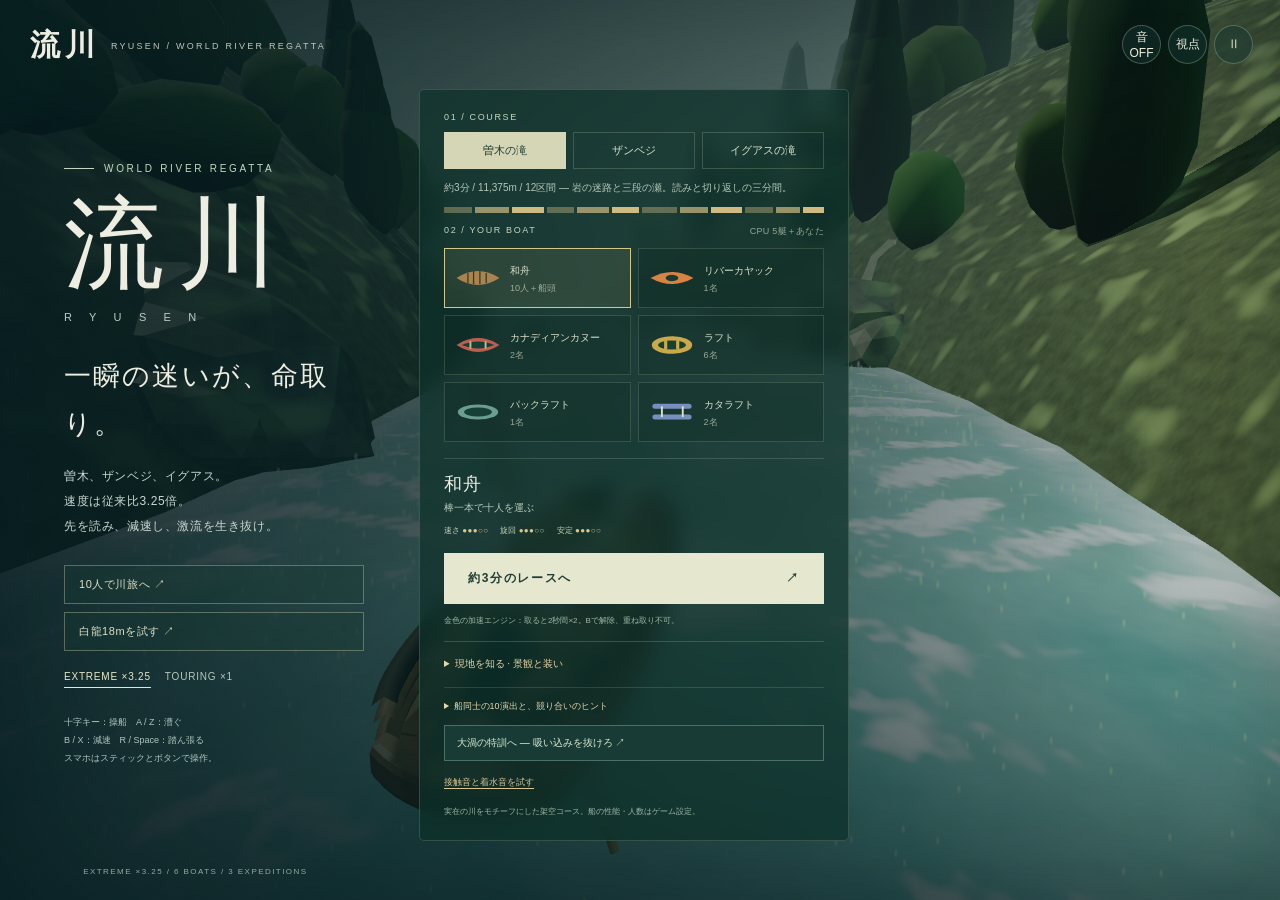
==== commit f183b241: "Give races a survivable opening, stronger passing feedback and clear landscape HUD Space opening roc" ====
--- a/index.html
+++ b/index.html
@@ -20,6 +20,10 @@
 [data-titan-action]{-webkit-tap-highlight-color:transparent;will-change:transform;transition:none!important}
 [data-titan-action].rr-pressed{transform:translateY(4px) scale(.96)!important;filter:brightness(1.35)}
 #rrHitEdge{position:fixed;inset:0 0 25%;z-index:14;pointer-events:none;border:5px solid #ffe5bf99;box-shadow:inset 0 0 55px #d45c3680;opacity:0}
+#rrSpeedLines{position:fixed;inset:0 0 25%;z-index:7;pointer-events:none;opacity:0;overflow:hidden;mask-image:radial-gradient(ellipse,transparent 0 49%,#000 88%);-webkit-mask-image:radial-gradient(ellipse,transparent 0 49%,#000 88%)}
+#rrSpeedLines::before{content:'';position:absolute;inset:-12%;background:repeating-conic-gradient(from 8deg at 50% 50%,transparent 0deg 8deg,#dbfbffb0 8.1deg 8.3deg,transparent 8.5deg 12deg);animation:rr-rush .22s linear infinite}
+@keyframes rr-rush{from{transform:scale(1)}to{transform:scale(1.12)}}
+@media(prefers-reduced-motion:reduce){#rrSpeedLines{display:none!important}}
 @media(prefers-reduced-motion:reduce){#rrHitEdge{box-shadow:none;border-width:3px}[data-titan-action]{will-change:auto}}
 .titan-visible [data-titan-controls]{inset:75% 0 0!important;background:linear-gradient(#132c2e,#0b1c22);border-top:2px solid #52676b;opacity:1!important}
 .titan-visible [data-titan-controls]>div:last-child{right:max(24px,env(safe-area-inset-right))!important;bottom:max(14px,env(safe-area-inset-bottom))!important;gap:14px!important;align-items:flex-end}
@@ -66,6 +70,40 @@
  .titan-visible #skillHUD{left:auto;right:15px;transform:none;width:205px}
  .titan-visible #hint{display:none!important}#rrDanger{top:13%;padding:4px 10px}
  #rrDanger b{font-size:21px}
+}
+/* Landscape phone: one top strip, critical warnings, and a clear playfield. */
+@media(orientation:landscape) and (max-height:600px){
+ body.titan-visible.rr-racing::before{content:'';position:fixed;z-index:7;inset:0 0 auto;height:44px;pointer-events:none;background:linear-gradient(#071b24e8,#071b24a8,transparent)}
+ body.titan-visible.rr-racing #brand,body.titan-visible.rr-racing #skillHUD,body.titan-visible.rr-racing #hint,body.titan-visible.rr-racing #rrExpedition,body.titan-visible.rr-racing #courseStrip,body.titan-visible.rr-racing #raceCourse,body.titan-visible.rr-racing #raceBoat,body.titan-visible.rr-racing #duelStatus{display:none!important}
+ body.titan-visible.rr-racing #hud{top:8px!important;left:max(10px,env(safe-area-inset-left))!important;width:222px!important;z-index:8!important;display:grid!important;grid-template-columns:68px 44px 48px 44px;grid-template-rows:15px 4px;gap:3px 6px;pointer-events:none}
+ body.titan-visible.rr-racing #hud>.label,body.titan-visible.rr-racing #hud>.pips,body.titan-visible.rr-racing #hud>.track{display:none}
+ body.titan-visible.rr-racing #hud>.travel{grid-column:1;grid-row:1/3;white-space:nowrap;line-height:1.2}
+ body.titan-visible.rr-racing #hud>.travel b{font:600 17px/1.2 sans-serif}body.titan-visible.rr-racing #hud>.travel span{font-size:8px;margin-left:3px}
+ body.titan-visible.rr-racing #hud>.statsline{margin:0;font:9px/15px sans-serif;gap:3px;white-space:nowrap}
+ body.titan-visible.rr-racing #hud>.statsline:nth-child(4){grid-column:2;grid-row:1/3;align-self:center}
+ body.titan-visible.rr-racing #hud>.statsline:nth-child(6){grid-column:3;grid-row:1}
+ body.titan-visible.rr-racing #hud>.statsline:nth-child(8){grid-column:4;grid-row:1}
+ body.titan-visible.rr-racing #hud>.statsline>span:first-child{font-size:0}
+ body.titan-visible.rr-racing #hud>.statsline:nth-child(4)>span:first-child::after{content:'人';font-size:9px}
+ body.titan-visible.rr-racing #hud>.statsline:nth-child(6)>span:first-child::after{content:'HP';font-size:8px}
+ body.titan-visible.rr-racing #hud>.statsline:nth-child(8)>span:first-child::after{content:'力';font-size:8px}
+ body.titan-visible.rr-racing #hud>.meter{height:3px;margin:0}
+ body.titan-visible.rr-racing #hud>.meter:nth-child(7){grid-column:3;grid-row:2}
+ body.titan-visible.rr-racing #hud>.meter:nth-child(9){grid-column:4;grid-row:2}
+ body.titan-visible.rr-racing #raceHUD{top:8px!important;left:calc(248px + env(safe-area-inset-left))!important;right:auto!important;transform:none!important;width:auto!important;z-index:8!important;display:flex!important;gap:8px;align-items:center;pointer-events:none}
+ body.titan-visible.rr-racing #raceHUD>div{display:inline-flex;align-items:center}body.titan-visible.rr-racing #raceHUD small{display:none}
+ body.titan-visible.rr-racing #raceRank{font:600 15px/20px sans-serif!important}body.titan-visible.rr-racing #raceTime{font:9px/20px monospace!important;letter-spacing:0}
+ body.titan-visible.rr-racing #tools{top:6px!important;right:max(9px,env(safe-area-inset-right))!important;gap:5px}
+ body.titan-visible.rr-racing #tools .icon{width:29px;height:29px;font-size:9px}
+ body.titan-visible.rr-racing #speed{top:44px!important;right:12px!important;pointer-events:none}
+ body.titan-visible.rr-racing #kmh{font:600 21px/1 sans-serif}body.titan-visible.rr-racing #speed small{font-size:7px}
+ body.titan-visible.rr-racing #section,body.titan-visible.rr-racing #dropStatus{display:none}
+ body.titan-visible.rr-racing #rrDanger{top:47px;padding:3px 9px;gap:7px;font-size:9px;max-width:52%}body.titan-visible.rr-racing #rrDanger b{font-size:17px}
+ body.titan-visible.rr-racing #caption{top:calc(75% - 33px)!important;left:50%!important;right:auto!important;transform:translateX(-50%);max-width:70%;width:max-content;font-size:11px!important;line-height:1.3;padding:4px 9px;background:#09232dc9;border-radius:4px;pointer-events:none}
+ body.titan-visible.rr-racing #rivalLabels .rival-tag:not([data-rescue]){display:none!important}
+ body.titan-visible.rr-racing #rivalLabels [data-rescue]{font-size:9px!important;padding:2px 4px}
+ body.titan-visible.rr-racing #rrBoostMeter{top:78px;right:12px;width:126px;padding:6px;font-size:8px;gap:3px}body.titan-visible.rr-racing #rrBoostMeter b{font-size:12px}
+ body.titan-visible.rr-racing .rr-pad-label{display:none}
 }
 
 /* RR_STYLE_END */
@@ -4049,6 +4087,18 @@
 // RYUSEN EXTREME. Pure simulation; embedded by tools/update_extreme.py.
 // Distances and speed are game units, not measured white-water speeds.
 var RRHulls = Object.create(null);
+function RREaseOpeningRocks(rocks) {
+  const last=new Map();
+  return rocks.filter(rock=>{
+    const course=Pn.find(c=>rock.s>=c.start&&rock.s<c.start+2500);if(!course)return true;
+    const distance=rock.s-course.start;
+    if(distance<480||distance-(last.get(course.id)||0)<450)return false;
+    const side=(Math.floor(distance/450)%2)?1:-1;
+    rock.offset=side*Math.max(5.6,rt(rock.s)*.5-rock.r-1.1);last.set(course.id,distance);return true;
+  });
+}
+var RRRawRocks=Bh;Bh=function(){return RREaseOpeningRocks(RRRawRocks());};
+function RROpening(state){return state.race&&!state.practice&&state.time<30;}
 var RRBoostItems=[];
 function RRResetBoosts(courseId,start=0,practice=false) {
   RRBoostItems=[];if(practice)return;
@@ -4143,6 +4193,7 @@
   if (n.stamina <= 2) n.exhausted = true;
   if (n.stamina >= 28) n.exhausted = false;
   const active = !n.exhausted && n.stamina > 2;
+  const opening=RROpening(n);
   n.braking = !!input.brake && active;
   n.bracing = !!input.brace && active && !n.braking;
   n.boostCooldown=Math.max(0,(n.boostCooldown||0)-e);
@@ -4167,15 +4218,16 @@
     + (touring ? 0 : narrowing * 9 + slope * 6);
   const desired = n.braking ? Math.max(9, target * .35) : target*(n.boostTime>0?2:1);
   n.speed += (desired - n.speed) * Math.min(1, e * (n.braking ? 4.8 : 1.7));
-  if (flow.wave > .75 && n.waveImpact > .94 && n.time-(n.lastWave || -10)>1.5) {
+  const paddleSurf=opening&&flow.wave>.12&&(n.strokeThrust||0)>.05;
+  if ((flow.wave > .75||paddleSurf) && n.waveImpact > .94 && n.time-(n.lastWave || -10)>1.5) {
     n.lastWave=n.time; n.reaction=Math.max(n.reaction,.4);
-    if(n.bracing){n.surfCount=(n.surfCount||0)+1;n.surge=Math.min(7,(n.surge||0)+1.2);}
+    if(n.bracing||paddleSurf){n.surfCount=(n.surfCount||0)+1;n.surge=Math.min(7,(n.surge||0)+1.2);}
     else {n.speed*=.93;n.shake=Math.max(n.shake,.3);}
-    events.push({type:'wave',braced:n.bracing});
+    events.push({type:'wave',braced:n.bracing||paddleSurf,surf:n.bracing||paddleSurf});
   }
   const control = (n.bracing ? .38 : n.braking ? 1.5 : 1) * (touring ? 1 : 2.1);
   n.vx += (input.x * 13.5 * craft.turn * control
-    + (flow.lateral * (touring ? 1 : 1.5) - bend) / craft.stability - n.vx * 3.1) * e;
+    + (flow.lateral * (touring ? 1 : 1.5) - bend)*(opening?.35:1) / craft.stability - n.vx * 3.1) * e;
   n.offset += n.vx * e;
   n.s += n.speed * e;
   const bank=RRBankOverlap(n);
@@ -4261,12 +4313,14 @@
       point={x:rx+normal.x*rock.r,y:$e(rock.s)+.45,z:rz+normal.z*rock.r*1.2};
     }
     RRStopBoost(n);
-    const amount = base * (touring ? .28 : 1) * (n.bracing ? .27 : 1) * craft.damage;
+    const rawDamage = base * (touring ? .28 : 1) * (n.bracing ? .27 : 1) * craft.damage;
+    const cap=n.race&&!n.practice&&n.time<40?6+Math.max(0,n.time-30)*10:Infinity;
+    const amount=Math.min(rawDamage,cap);
     n.hp = Math.max(0, n.hp - amount); n.hits++; n.reaction = 1;
-    n.shake = Math.min(1.6, amount / 20); n.immunity = .65;
-    n.lastDamage = source; n.speed *= source==='rock'?(n.bracing?.8:.43):(n.bracing?.88:.57);
+    n.shake = Math.min(1.6, amount / 20); n.immunity = opening?1.1:.65;
+    n.lastDamage = source; n.speed *= opening?.78:source==='rock'?(n.bracing?.8:.43):(n.bracing?.88:.57);
     if(rock){
-      const resistance=(n.bracing?.45:1)/Math.sqrt(craft.stability);
+      const resistance=(n.bracing?.45:1)*(opening?.35:1)/Math.sqrt(craft.stability);
       n.vx+=side*(7+Math.min(130,impactSpeed)*.045)*resistance;
       n.offset+=side*.25*force*resistance;
       n.s=Math.max(n.race?(n.raceStartS??js(n.courseId).start):0,n.s-.7*force*resistance);
@@ -4309,7 +4363,7 @@
  void main(){float well=0.;float spiralFoam=0.;float ss=-vW.z;float lateral=vW.x-((sin(ss*.0045)*92.+sin(ss*.0098+2.1)*33.+sin(ss*.0231+.7)*10.)*uBend);for(int k=0;k<8;k++){vec4 vv=uVortices[k];if(vv.z<.1)continue;vec2 rel=vec2(lateral-vv.x,ss-vv.y);float radius=length(rel)/vv.z;if(radius<1.015&&uPatch<.5)discard;well=max(well,1.-radius);float phase=atan(rel.y,rel.x)*5.+log(max(.10,radius))*18.-uTime*5.;spiralFoam=max(spiralFoam,smoothstep(.35,.95,sin(phase))*(1.-smoothstep(.85,1.2,radius))*smoothstep(.06,.25,radius));}vec2 q=vec2(vW.x*.48,vW.z*.36+uTime*3.9);float n=ns(vec3(q*.8,0.))* .5+ns(vec3(q*2.6,uTime*.16))*.32+ns(vec3(q*7.5,1.))*.18;float turbulence=vFlow.z*.8+.18*sin(vU.y*.034);float ridge=sin(vW.z*1.7+uTime*8.+sin(vW.x*.6)*2.);float crest=smoothstep(.35,.8,vWave/max(.15,vFlow.x));float foam=smoothstep(.63-turbulence*.10,.86,n+ridge*.14);float edge=smoothstep(.82,1.,abs(vU.x-.5)*2.);foam=max(foam,edge*n*.8);foam=max(foam,crest*vFlow.z*.82);if(abs(vFlow.w-3.)<.1||abs(vFlow.w-7.)<.1){vec2 sw=vec2((vU.x-.5)*24.,mod(vU.y,65.)-32.);float rr=length(sw);float spiral=sin(rr*2.7+atan(sw.y,sw.x)*3.-uTime*2.2);foam=max(foam,smoothstep(.65,.97,spiral)*(1.-smoothstep(4.,10.,rr))*.75);}if(abs(vFlow.w-2.)<.1){float jet=sin(vW.x*.7+vU.y*.45+uTime*3.);foam=max(foam,smoothstep(.85,.99,jet)*.7);}if(abs(vFlow.w-6.)<.1){float vs=sin(abs(vW.x)*.55-vU.y*.6+uTime*4.);foam=max(foam,smoothstep(.82,.98,vs)*.65);}float cascade=(${Ln.filter(Q=>Q.end>=g&&Q.start<=d).map(Q=>`smoothstep(${(Q.start-2).toFixed(1)},${(Q.start+2).toFixed(1)},vU.y)*(1.-smoothstep(${Q.end.toFixed(1)},${(Q.end+9).toFixed(1)},vU.y))`).join("+")||"0."});foam=max(foam,cascade*smoothstep(.37,.79,n+ridge*.18)*.86);vec3 deep=vec3(.025,.22,.20),shallow=vec3(.11,.45,.36);vec3 col=mix(deep,shallow,n*.8+vU.x*.14);vec3 dx=dFdx(vW),dy=dFdy(vW);vec3 normal=normalize(cross(dx,dy));if(normal.y<0.)normal=-normal;normal=normalize(normal+vec3(sin(q.y*2.+uTime)*.12,0.,cos(q.x*2.3)*.14));vec3 eye=normalize(cameraPosition-vW);float fresnel=pow(1.-max(dot(eye,normal),0.),3.);vec3 reflection=mix(vec3(.27,.43,.34),vec3(.68,.81,.73),smoothstep(.02,.6,reflect(-eye,normal).y));col=mix(col,reflection,fresnel*.65);float spec=pow(max(0.,dot(reflect(-uSun,normal),eye)),100.)+pow(max(0.,dot(reflect(-uSun,normal),eye)),700.)*2.;col+=vec3(1.,.92,.70)*spec*.8;col=mix(col,vec3(.008,.065,.075),smoothstep(.20,.94,well)*.91);foam=max(foam,spiralFoam*.92);col=mix(col,vec3(.84,.96,.91),foam*.87);col*=uTint;float fog=1.-exp(-fogDensity*fogDensity*vDepth*vDepth);gl_FragColor=vec4(mix(col,fogColor,clamp(fog,0.,1.)),1.);#include <tonemapping_fragment>
 #include <colorspace_fragment>}`.replace(";#include",`;
 #include`),side:Dt}),tt=new ut(z,it);if(p.add(tt),ze.length){let Q=[],ue=[],I=[];for(let $ of ze)for(let X of Bl($,null,15,64))for(let se of[[0,1,2],[0,2,3]])for(let ae of se){let de=X.v[ae],Oe=-de[2],Ie=un(Oe);Q.push(...de),ue.push((de[0]-Fe(Oe))/rt(Oe)+.5,Oe),I.push(Ie.wave,Ie.period,Ie.foam,Ie.kind)}let J=new ct;J.setAttribute("position",new qe(Q,3)),J.setAttribute("uv",new qe(ue,2)),J.setAttribute("aFlow",new qe(I,4));let Z=it.clone();Z.uniforms={...Ke,uPatch:{value:1}},p.add(new ut(J,Z))}let ee=new si({color:"#d0ece1",transparent:!0,opacity:.47,depthWrite:!1,side:Dt}),re=new Ki(1,.1,3,24),Ee=[];for(let Q of _){let ue=new ut(re,ee);ue.rotation.x=-Math.PI/2,ue.position.set(Fe(Q.s)+Q.offset,$e(Q.s)+.18,-Q.s+.4),ue.scale.set(Q.r*1.3,Q.r*1.7,1),p.add(ue),Ee.push(ue)}let Ue=[],Te=[205,574,807,1085,...Ii.filter(Q=>Q.start>=g&&Q.end<=d&&["merge","falls","stairs"].includes(Q.type)).map(Q=>Q.start+40)].filter(Q=>Q>=g&&Q<=d);for(let Q of Te){let ue=Q===574?-1:1,I=Fe(Q)+ue*(rt(Q)/2+3),J=$e(Q),Z=18+v()*12,$=new Hn(3.4,Z,5,35),X=new Vt({uniforms:{time:{value:0}},vertexShader:"varying vec2 vUv;uniform float time;void main(){vUv=uv;vec3 p=position;p.z+=sin(uv.y*18.+time*5.)*.15;gl_Position=projectionMatrix*modelViewMatrix*vec4(p,1.);}",fragmentShader:"varying vec2 vUv;uniform float time;void main(){float streak=sin(vUv.x*77.+sin(vUv.y*17.-time*8.))* .3+.7;float a=sin(vUv.x*3.14159)*(.5+streak*.4);gl_FragColor=vec4(vec3(.73,.88,.82)*streak+vec3(.15),a*.82);}",transparent:!0,side:Dt,depthWrite:!1}),se=new ut($,X);se.position.set(I,J+Z*.5,-Q),se.rotation.y=ue===1?-1.1:1.1,se.rotation.z=ue*.13,p.add(se),Ue.push(X)}return f={start:g,end:d,banks:R,treeData:L,waterUniforms:Ke,mistMaterials:Ue,sideFalls:Te}}}var ls=Math.PI*2;function av(n,e=1,t=44100,i=17){let s=n==="splash"?1.15:n==="creak"?.85:n==="stroke"?.32:n==="perfect"?.42:n==="miss"?.19:.9,r=new Float32Array(Math.ceil(s*t)),a=0,o=0,l=()=>(i=i*1664525+1013904223>>>0,i/2147483648-1);for(let c=0;c<r.length;c++){let h=c/t,f=l();a=a*.88+f*.12,o=f-a;let m=0;if(n==="boat"||n==="rock"){let g=n==="boat"?1:.77,d=(Math.sin(ls*(76*g*h-12*h*h))*.52+Math.sin(ls*123*g*h)*.25+Math.sin(ls*217*h)*.1)*Math.exp(-h*7.4),_=o*Math.exp(-h*55)*.6,p=a*Math.exp(-h*6)*Math.sin(h*87)*.17;m=d+_+p}else n==="splash"?m=(o*.45+a*.75)*(1-Math.exp(-h*55))*Math.exp(-h*3.4)*(1+.23*Math.sin(h*31)):n==="creak"?m=(Math.sin(ls*(137*h+5*Math.sin(h*16)))*.2+a*.5)*Math.sin(Math.PI*h/s)**2*(.6+.4*Math.sin(h*23)):n==="stroke"?m=(o*.28+a*.6)*Math.sin(Math.PI*h/s)*Math.exp(-h*7):n==="perfect"?m=(Math.sin(ls*660*h)+Math.sin(ls*990*h)*.3)*Math.exp(-h*12)*.34+a*.18*Math.exp(-h*18):n==="miss"&&(m=Math.sin(ls*(150*h-70*h*h))*Math.exp(-h*20)*.3);r[c]=Math.tanh(m*e)*.82}return r}var kl=class{constructor(e){this.ctx=new e({latencyHint:"interactive"});let t=this.ctx;this.master=t.createGain(),this.master.gain.value=0;let i=t.createDynamicsCompressor();i.threshold.value=-14,i.ratio.value=6,this.master.connect(i),i.connect(t.destination),this.enabled=!1,this.stats={played:0,kind:"none"},this.cache=new Map,this.lastCreak=-10;let s=new Float32Array(t.sampleRate*3),r=71,a=0;for(let c=0;c<s.length;c++)r=r*1664525+1013904223>>>0,a=(a+(r/2147483648-1)*.05)/1.025,s[c]=a*3;let o=t.createBuffer(1,s.length,t.sampleRate);o.copyToChannel(s,0);let l=t.createBufferSource();l.buffer=o,l.loop=!0,this.filter=t.createBiquadFilter(),this.filter.type="lowpass",this.river=t.createGain(),this.river.gain.value=.35,l.connect(this.filter),this.filter.connect(this.river),this.river.connect(this.master),l.start(),this.whirl=t.createBiquadFilter(),this.whirl.type="bandpass",this.whirl.frequency.value=190,this.whirl.Q.value=1.3,this.whirlGain=t.createGain(),this.whirlGain.gain.value=0,l.connect(this.whirl),this.whirl.connect(this.whirlGain),this.whirlGain.connect(this.master)}enable(e){this.enabled=e,e&&this.ctx.resume(),this.master.gain.setTargetAtTime(e?.76:0,this.ctx.currentTime,.12)}effect(e,t=1,i=0){if(!this.enabled)return;let s=this.ctx,r=e+":"+Math.round(t*4),a=this.stats.played++;this.stats.kind=e;let o=this.cache.get(r);if(!o){let h=av(e,t,s.sampleRate,17+a);o=s.createBuffer(1,h.length,s.sampleRate),o.copyToChannel(h,0),this.cache.set(r,o)}let l=s.createBufferSource();l.buffer=o;let c=s.createGain();if(c.gain.value=e==="creak"?.38:e==="perfect"?.55:.85,l.connect(c),s.createStereoPanner){let h=s.createStereoPanner();h.pan.value=Math.max(-1,Math.min(1,i)),c.connect(h),h.connect(this.master),l.onended=()=>{l.disconnect(),c.disconnect(),h.disconnect()}}else c.connect(this.master),l.onended=()=>{l.disconnect(),c.disconnect()};l.start()}hit(e="boat",t=1,i=0){this.effect(e==="rock"?"rock":"boat",t,i),this.effect("creak",Math.min(1.2,t),i)}update({speed:e=0,vortex:t=0,rapid:i=0,bracing:s=!1,braking:r=!1,paused:a=!1,time:o=0}){if(!this.enabled)return;let l=this.ctx.currentTime;this.filter.frequency.setTargetAtTime(650+e*40+i*550,l,.2),this.river.gain.setTargetAtTime(a?.035:.22+e*.006,l,.2),this.whirl.frequency.setTargetAtTime(155+Math.sin(o*7)*45+t*140,l,.1),this.whirlGain.gain.setTargetAtTime(a?0:t*.9,l,.12),!a&&(t>.45||r)&&o-this.lastCreak>1.4&&(this.lastCreak=o,this.effect("creak",.65+t*.6))}};var Af=["V\u5B57\u306E\u5F15\u304D\u6CE2","\u5F15\u304D\u6CE2\u3092\u53D7\u3051\u305F\u8239\u4F53\u306E\u63FA\u308C","\u5F8C\u65B9\u306E\u30C9\u30E9\u30D5\u30C6\u30A3\u30F3\u30B0\u52A0\u901F","\u4E26\u8D70\u6642\u306E\u6C34\u5727","\u8239\u4F53\u63A5\u89E6\u306E\u62BC\u3057\u8FD4\u3057","\u63A5\u89E6\u306E\u98DB\u6CAB\u30FB\u7ACB\u4F53\u97F3","\u8FFD\u3044\u629C\u304D\u691C\u51FA","\u8239\u7A2E\u5225\u306ECPU\u6226\u8853","\u7AF6\u308A\u5408\u3044\u306B\u53CD\u5FDC\u3059\u308B\u30AF\u30EB\u30FC","\u63A5\u6226\u306B\u5408\u308F\u305B\u305F\u8FFD\u5F93\u30AB\u30E1\u30E9"];function zl(){return{pairs:new Map,trails:new Map,sample:0,events:[],passes:0,contacts:0}}function Rf(n,e,t){let i=[];for(let r of e){if(r.wakeBoost=0,r.wakeRoll=(r.wakeRoll||0)*Math.exp(-t*3),r.duel=0,r.contactCooldown=Math.max(0,(r.contactCooldown||0)-t),r.raceReaction=Math.max(0,(r.raceReaction||0)-t*1.3),r.phase!=="playing")continue;let a=At(r.vesselId);for(let o of e){if(r===o||o.phase!=="playing")continue;let l=o.s-r.s,c=r.offset-o.offset;if(l>4&&l<34){let h=a.width*.4+l*.09,f=(1-l/38)*Math.max(0,1-Math.abs(c)/h);r.wakeBoost=Math.max(r.wakeBoost,f*1.35),r.wakeRoll+=Math.sin(r.time*8+l*.6)*f*.004/a.stability}if(Math.abs(l)<10&&Math.abs(c)<a.radius+At(o.vesselId).radius+3){let h=Math.max(0,1-Math.abs(l)/10);r.duel=Math.max(r.duel,h),r.vx+=Math.sign(c||1)*h*t*.55/a.stability}}}for(let r=0;r<e.length;r++)for(let a=r+1;a<e.length;a++){let o=e[r],l=e[a],c=r+":"+a,h=o.s-l.s,f=n.pairs.get(c);if(f!==void 0&&f*h<0&&Math.abs(h)<3&&o.time>4&&o.phase==="playing"&&l.phase==="playing"){let m=n.pairs.get(c+":time")||-100;o.time-m>3&&(n.pairs.set(c+":time",o.time),o.raceReaction=l.raceReaction=.65,i.push({type:"overtake",ahead:h>0?r:a,behind:h>0?a:r}),n.passes++)}Math.abs(h)>.15&&n.pairs.set(c,h)}let s=Mf(e,t);return n.contacts+=s.length,i.push(...s),n.sample+=t,n.sample>=.12&&(n.sample=0,e.forEach((r,a)=>{if(r.phase!=="playing")return;let o=n.trails.get(a)||[];o.unshift({s:r.s,offset:r.offset,time:r.time,width:At(r.vesselId).width}),o.length>34&&(o.length=34),n.trails.set(a,o)})),i}function Cf(n,e){let t=[];for(let i of n.trails.values())for(let s=1;s<i.length;s++){let r=i[s-1],a=i[s],o=e-a.time;if(!(o<0||o>4.4))for(let l of[-1,1])t.push({a:{s:r.s,x:r.offset+l*(r.width*.43+(e-r.time)*1.1)},b:{s:a.s,x:a.offset+l*(a.width*.43+o*1.1)},alpha:Math.max(0,1-o/4.4),width:.035+o*.035})}return t}var ir=(n,e,t)=>Math.max(e,Math.min(t,n)),nr=(n,e,t)=>n+(e-n)*t,_a=(n,e,t)=>{let i=ir((t-n)/(e-n),0,1);return i*i*(3-2*i)},Re=(n,e)=>n.map((t,i)=>t+e[i]),yt=(n,e)=>n.map((t,i)=>t-e[i]),et=(n,e)=>n.map(t=>t*e),It=n=>Math.hypot(...n),ov=(n,e)=>n.reduce((t,i,s)=>t+i*e[s],0),Vh=n=>et(n,1/(It(n)||1)),lv=(n,e,t)=>n.map((i,s)=>nr(i,e[s],t));function sr(n,e,t=.32,i=.34,s=[0,0,1]){let r=yt(e,n),a=ir(It(r),.025,t+i-1e-4),o=Vh(r),l=Re(n,et(o,a)),c=yt(s,et(o,ov(s,o)));It(c)<.001&&(c=[0,0,1]),c=Vh(c);let h=(t*t+a*a-i*i)/(2*a),f=Math.sqrt(Math.max(0,t*t-h*h));return{root:n,elbow:Re(Re(n,et(o,h)),et(c,f)),hand:l,error:It(yt(l,e))}}function rr(){return{side:1,nextSide:1,transfer:1,cycle:0}}function Hl(n,e,t,i=!1){let s=Math.abs(t)>.12?-Math.sign(t):n.nextSide;return n.transfer>=1&&s!==n.side&&(n.nextSide=s,n.transfer=0),n.transfer<1&&(n.transfer=Math.min(1,n.transfer+e/.98),n.transfer===1&&(n.side=n.nextSide)),n.cycle+=e*(i?.8:Math.abs(t)>.12?1.12:.22),n}function xa(n,{steer:e=0,braking:t=!1,bracing:i=!1}={}){let s=n.transfer<1,r=_a(.28,.72,n.transfer),a=s?nr(n.side,n.nextSide,r):n.side,o=s?_a(0,.25,n.transfer)*(1-_a(.75,1,n.transfer)):0,l=n.cycle%1,c=Math.sin(l*Math.PI*2),h=!t&&Math.abs(e)>.12?_a(.63,.8,l)*(1-_a(.88,1,l)):0,f=Math.max(o,h*.58),m=i?.12:0,g=nr(3.13+(t?.12:c*.15),3.64,o),d=[a*(.99+Math.abs(e)*.035),1.62-m*.45,g],_=[a*.78,2.14-m*.45,nr(g-(t?.29:.14),3.64,o)],p=Vh(yt(_,d)),u=nr(t?2.08:2,.24,f),v=Re(d,et(p,-u)),y=Re(v,et(p,4.85)),x=[a*.2,.98-m,3.13],E=[a*.51,1.66-m*.4,nr(3.15,3.31,o)],w=Re(E,[0,.26,0]),R=Re(E,[a*.2,.015,0]),C=Re(E,[-a*.2,.025,0]),b=sr(R,d,.38,.38,[a*.75,-.3,.4]),M=sr(C,_,.38,.38,[-a*.2,.15,.8]);return{side:a,lift:o,stroke:l,stage:s?n.transfer<.28?"\u5F15\u304D\u4E0A\u3052":n.transfer<.72?"\u8237\u3092\u5207\u66FF":"\u5DEE\u3057\u8FBC\u3080":t?"\u7AFF\u3092\u7A81\u3044\u3066\u6E1B\u901F":Math.abs(e)>.12?"\u7A81\u304F\u30FB\u62BC\u3059\u30FB\u629C\u304F":"\u6D41\u308C\u3092\u8AAD\u3080",tip:v,top:y,lowerGrip:d,upperGrip:_,hips:x,chest:E,head:w,arms:[b,M],feet:[[-.25,.43,3.36],[.25,.43,2.93]],knees:[[-.23,.69-m*.3,3.13],[.27,.68-m*.3,2.82]]}}function va(n,{time:e=0,brace:t=!1,drop:i=0,anticipation:s=0,landing:r=0,shock:a=0,turn:o=0,won:l=!1}={}){let c=n%2?1:-1,h=n*1.71,f=.77+n%4*.07,m=ir(i*f+s*.54+a*.48,0,1),g=ir((t?.26:0)+r*.19+a*.09,0,.37),d=ir(-o*.025+Math.sin(e*3.5+h)*m*.06,-.16,.16),_=ir(g+i*.1,-.1,.42),p=[0,.17,0],u=[d,.53-g*.28,-_*.2],v=Re(u,[Math.sin(e+h)*m*.025,.26,-_*.12]),y=!t&&(l||n%3===0&&m>.3),x=[],E=l?"\u6B53\u58F0":t?"\u524D\u306E\u5EA7\u5E2D\u3092\u63E1\u308B":m>.35?y?"\u624B\u3092\u4E0A\u3052\u3066\u53EB\u3076":"\u3057\u304C\u307F\u3064\u304F":"\u666F\u8272\u3092\u898B\u308B";for(let w of[-1,1]){let R=Re(u,[w*.19,0,0]),C;y?C=[w*(.31+m*.025),u[1]+.43+Math.sin(e*5+h+w)*.035,-.08]:t||m>.35||r>.2?C=[w*.23,.24-g*.08,-.37]:C=[w*.23,.18+Math.sin(e*1.7+h+w)*.015,-.25],x.push(sr(R,C,.245,.265,[w*.7,-.1,.4]))}return{index:n,side:c,fear:m,duck:g,mode:E,hips:p,chest:u,head:v,pitch:_,roll:d,arms:x,headYaw:Math.sin(e*.65+h)*(1-m)*.32,mouth:l?.08:m>.4?.07:.018,feet:[[-.13,-.23,-.43],[.13,-.23,-.43]],knees:[[-.13,.08,-.29],[.13,.08,-.29]]}}function cv(n){return Math.sqrt(Math.max(.02,1-(n/4.25)**2))*1.27+.145}function If(n){let e=10;for(let t=0;t<=180;t++){let i=lv(n.tip,n.top,t/180);Math.abs(i[2])<3.85&&i[1]<1.16&&i[1]>-.22&&(e=Math.min(e,Math.abs(i[0])-cv(i[2])-.055))}return e}var Pf=(n,e)=>n.map(t=>t*e),Lf=new D(0,1,0),Gh=new D,Vl=new D,ar=new wi(1,12,9),fn=new ln(1,1,1,9),cs=new Mn(1,1,1);function dt(n,e,t,i){let s=new ut(e,t);return i&&s.scale.set(...i),s.castShadow=!0,s.receiveShadow=!0,n.add(s),s}function en(n,e){n.position.set(...e)}function tn(n,e,t,i){Gh.set(...e),Vl.set(...t).sub(Gh),n.position.copy(Gh).addScaledVector(Vl,.5),n.quaternion.setFromUnitVectors(Lf,Vl.clone().normalize()),n.scale.set(i,Vl.length(),i)}var Dn=n=>new Lt({color:n,roughness:.72,metalness:.04}),hv=["#d69b44","#b75f41","#96a37e","#b79066","#b6634d","#b9a05c","#76968a","#a46f55","#c3925a","#849872"];function Gl(n,{count:e=10,boatman:t=!0}={}){let i=Dn("#d2b08b"),s=Dn("#343c39"),r=Dn("#292b25"),a=Dn("#b9ab7d"),o=Dn("#202a27"),l=Dn("#573c30"),c=Dn("#324f43"),h=Dn("#b28c52"),f=[];for(let R=0;R<e;R++){let C=new Tt;C.position.set(R%2?.56:-.56,.68,-2.22+Math.floor(R/2)*1.08),n.add(C);let b=Dn(["#e2a64a","#ce6240","#d6ac50"][R%3]),M=dt(C,cs,b,[.37,.4,.27]),L=dt(C,ar,i,[.157,.185,.153]),P=dt(C,new wi(.185,12,7,0,Math.PI*2,0,Math.PI*.6),Dn("#e7d9a9")),F=new Tt;C.add(F);let H=dt(C,fn,i),z=[-.06,.06].map(be=>{let ze=dt(F,ar,o,[.018,.021,.011]);return ze.position.set(be,.025,-.145),ze}),V=dt(F,ar,l,[.027,.014,.012]);V.position.set(0,-.065,-.146);let ne=[-1,1].map(be=>dt(C,cs,a,[.055,.3,.026])),q=dt(C,cs,r,[.39,.035,.022]),fe=Array.from({length:2},()=>({upper:dt(C,fn,b),fore:dt(C,fn,i),hand:dt(C,ar,i,[.06,.067,.055])})),me=Array.from({length:2},()=>({thigh:dt(C,fn,s),shin:dt(C,fn,s),shoe:dt(C,cs,r,[.13,.075,.23])}));f.push({g:C,body:M,head:L,hair:P,face:F,mouth:V,eyes:z,panels:ne,belt:q,arms:fe,legs:me,neck:H})}if(!t)return{passengers:f,guide:null,pole:null};let m=new Tt;n.add(m);let g=dt(m,cs,c,[.43,.46,.3]),d=dt(m,cs,s,[.34,.21,.28]),_=dt(m,ar,i,[.157,.187,.157]),p=dt(m,new wi(.21,12,7),Dn("#e7d9a9")),u=dt(m,fn,i),v=Array.from({length:2},()=>({upper:dt(m,fn,c),fore:dt(m,fn,i),hand:dt(m,ar,i,[.065,.073,.06])})),y=Array.from({length:2},()=>({thigh:dt(m,fn,s),shin:dt(m,fn,s),shoe:dt(m,cs,r,[.15,.1,.29])})),x=dt(n,fn,h);x.name="external-pole";let E=[dt(n,fn,Dn("#554b34")),dt(n,fn,a)];return{passengers:f,guide:{g:m,torso:g,hipsMesh:d,head:_,hat:p,arms:v,legs:y,pole:x,grips:E,neck:u},pole:x}}function Wl(n,e,t){if(n.passengers.forEach((l,c)=>{l.g.visible=c<t;let h=e.passengers[c];if(!h)return;let f=Pf(Re(h.chest,h.hips),.5);en(l.body,f),l.body.scale.y=It(yt(h.chest,h.hips)),l.body.rotation.set(h.pitch,0,h.roll),tn(l.neck,Re(h.chest,[0,-.015,0]),Re(h.head,[0,-.12,0]),.054),en(l.head,h.head),l.head.rotation.y=h.headYaw,en(l.hair,Re(h.head,[0,.08,.007])),l.hair.rotation.y=h.headYaw,en(l.face,h.head),l.face.rotation.y=h.headYaw,l.mouth.scale.y=h.mouth,l.panels.forEach((m,g)=>{en(m,Re(f,[g?.13:-.13,0,-.151])),m.rotation.copy(l.body.rotation)}),en(l.belt,Re(f,[0,-.1,-.153])),l.belt.rotation.copy(l.body.rotation),l.arms.forEach((m,g)=>{let d=h.arms[g];tn(m.upper,d.root,d.elbow,.054),tn(m.fore,d.elbow,d.hand,.044),en(m.hand,d.hand)}),l.legs.forEach((m,g)=>{tn(m.thigh,Re(h.hips,[g?.12:-.12,0,0]),h.knees[g],.07),tn(m.shin,h.knees[g],h.feet[g],.061),en(m.shoe,Re(h.feet[g],[0,-.02,-.035]))})}),!n.guide)return;let i=n.guide,s=e.guide,r=yt(s.chest,s.hips);en(i.torso,Pf(Re(s.chest,s.hips),.5)),i.torso.scale.set(.43,It(r),.3),i.torso.quaternion.setFromUnitVectors(Lf,new D(...r).normalize()),tn(i.neck,s.chest,Re(s.head,[0,-.12,0]),.061),en(i.hipsMesh,s.hips),en(i.head,s.head),en(i.hat,Re(s.head,[0,.22,0])),i.hat.rotation.z=-s.side*.08,i.arms.forEach((l,c)=>{let h=s.arms[c];tn(l.upper,h.root,h.elbow,.063),tn(l.fore,h.elbow,h.hand,.051),en(l.hand,h.hand)}),i.legs.forEach((l,c)=>{tn(l.thigh,Re(s.hips,[c?.12:-.12,0,0]),s.knees[c],.082),tn(l.shin,s.knees[c],s.feet[c],.071),en(l.shoe,Re(s.feet[c],[0,0,-.035]))}),tn(i.pole,s.tip,s.top,.047);let a=yt(s.top,s.tip),o=It(a);i.grips.forEach((l,c)=>{let h=c?s.upperGrip:s.lowerGrip,f=a.map(m=>m/o*.09);tn(l,yt(h,f),Re(h,f),.052)})}var uv=n=>[parseInt(n.slice(1,3),16),parseInt(n.slice(3,5),16),parseInt(n.slice(5,7),16)],Li=(n,e)=>n.map(t=>Math.min(255,t*e)),ya=(n,e,t,i,s,r,a,o)=>{let l=s/2,c=a/2,h=[[e-l,t,i-c],[e+l,t,i-c],[e+l,t+r,i-c],[e-l,t+r,i-c],[e-l,t,i+c],[e+l,t,i+c],[e+l,t+r,i+c],[e-l,t+r,i+c]];for(let[f,m]of[[[0,1,2,3],.9],[[4,7,6,5],.75],[[1,5,6,2],.82],[[0,3,7,4],.7],[[3,2,6,7],1.1]])n.push({v:f.map(g=>h[g]),c:Li(o,m)})};function dv(n){let e=At(n),t=[],i=uv(e.color),s=36,r=(o,l,c=!1)=>{let h=[],f=[];for(let m=0;m<s;m++){let g=m/s*Math.PI*2;h.push([Math.sin(g)*l*.5,.54,-Math.cos(g)*o*.5]),f.push([Math.sin(g)*l*.41,.1,-Math.cos(g)*o*.44])}t.push({v:f,c:Li(i,.68)});for(let m=0;m<s;m++){let g=(m+1)%s;t.push({v:[f[m],f[g],h[g],h[m]],c:Li(i,.78+m%4*.07)});let d=h[m],_=h[g];t.push({v:[d,_,[_[0]*.92,_[1],_[2]*.98],[d[0]*.92,d[1],d[2]*.98]],c:c?[62,49,32]:Li(i,.54)})}return h},a=(o,l,c,h,f)=>{for(let m=0;m<36;m++){let g=m/36*Math.PI*2,d=(m+1)/36*Math.PI*2;for(let _=0;_<8;_++){let p=_/8*Math.PI*2,u=(_+1)/8*Math.PI*2,v=(y,x)=>[o+Math.cos(y)*(c+f*Math.cos(x)),.3+f*Math.sin(x),l+Math.sin(y)*(h+f*Math.cos(x))];t.push({v:[v(g,p),v(d,p),v(d,u),v(g,u)],c:Li(i,.72+_*.045)})}}};if(n==="wood"||n==="canoe"){r(e.length,e.width,n==="wood");for(let o=0;o<(n==="wood"?5:2);o++)ya(t,0,n==="wood"?.61:.26,n==="wood"?-2.3+o*1.1:-.95+o*1.9,e.width*.86,.1,.28,n==="wood"?[166,128,73]:[173,148,108])}if(n==="kayak"){for(let o=0;o<30;o++){let l=-e.length/2+o/30*e.length,c=l+e.length/30,h=Math.sin(o/30*Math.PI)**.65*e.width/2,f=Math.sin((o+1)/30*Math.PI)**.65*e.width/2;for(let m=0;m<8;m++){let g=m/8*Math.PI*2,d=(m+1)/8*Math.PI*2;if(Math.abs(l)<.64&&m<4)continue;let _=(p,u,v)=>[Math.cos(v)*u,.13+Math.sin(v)*.2,p];t.push({v:[_(l,h,g),_(c,f,g),_(c,f,d),_(l,h,d)],c:Li(i,.73+m*.055)})}}ya(t,0,.13,.16,.6,.1,.77,[32,49,45])}if(n==="raft"||n==="packraft"){a(0,0,e.width*.5-(n==="raft"?.29:.2),e.length*.5-(n==="raft"?.29:.2),n==="raft"?.29:.2);let o=[];for(let l=0;l<30;l++){let c=l/30*Math.PI*2;o.push([Math.cos(c)*e.width*.34,.12,Math.sin(c)*e.length*.36])}if(t.push({v:o,c:[70,82,70]}),n==="raft")for(let l=-1;l<=1;l++)ya(t,0,.25,l*1.1,e.width*.73,.19,.24,Li(i,.83))}if(n==="cataraft"){for(let o of[-.98,.98])for(let l=0;l<30;l++){let c=-2.4+l/30*4.8,h=c+.16,f=.33*Math.min(1,Math.sin(l/30*Math.PI)*2),m=.33*Math.min(1,Math.sin((l+1)/30*Math.PI)*2);for(let g=0;g<8;g++){let d=g/8*Math.PI*2,_=(g+1)/8*Math.PI*2;t.push({v:[[o+Math.cos(d)*f,.28+Math.sin(d)*f,c],[o+Math.cos(d)*m,.28+Math.sin(d)*m,h],[o+Math.cos(_)*m,.28+Math.sin(_)*m,h],[o+Math.cos(_)*f,.28+Math.sin(_)*f,c]],c:Li(i,.75+g*.04)})}}for(let o of[-1.25,1.25])ya(t,0,.48,o,2.1,.1,.12,[176,182,169]);for(let o of[-.72,.72])ya(t,0,.4,o,1.4,.11,.34,[77,86,77])}return t}function Df(n){return n==="wood"?Array.from({length:10},(e,t)=>[t%2?.56:-.56,.68,-2.22+Math.floor(t/2)*1.08]):n==="canoe"?[[0,.26,-.95],[0,.26,.95]]:n==="raft"?Array.from({length:6},(e,t)=>[t%2?.79:-.79,.34,-1.12+Math.floor(t/2)*1.12]):n==="cataraft"?[[-.38,.47,-.72],[.38,.47,.72]]:[[0,.28,.12]]}function Uf(n,e,t={},i=rr()){let s=At(n),r=Df(n),a=[],o=r.map((l,c)=>{let h=va(c,{time:e,drop:t.drop||0,landing:t.landing||0,shock:t.reaction||0,brace:t.bracing||!1,turn:t.vx||0,won:t.phase==="won"});if(h.headYaw+=(t.duel||0)*Math.sin(c*2+e)*.28,s.tool==="pole")return h;let f=t.braking?Math.PI*.5:t.race?-.55+(1-(t.strokeThrust||0))*Math.PI*1.5:e*4.4+c*.2,m=c%2?1:-1,g=t.bracing,d=s.tool==="double"?[Math.cos(Math.sin(f)*.62),Math.sin(Math.sin(f)*.62),Math.cos(f)*.09]:null,_,p,u,v;if(d){let y=et(d,1/It(d)),x=[0,.68+h.chest[1]-.53,-.22],E=[Re(x,et(y,-.36)),Re(x,et(y,.36))];h.arms=h.arms.map((w,R)=>sr(w.root,E[R],.32,.33,[R?1:-1,-.1,.5])),u=Re(x,et(y,-1.46)),v=Re(x,et(y,1.46))}else{_=[m*(.49+Math.cos(f)*.14),.55+h.chest[1]-.53+Math.cos(f)*.11,-.13+Math.sin(f)*.47],p=[m*(.22+Math.cos(f)*.09),.91+h.chest[1]-.53-Math.cos(f)*.07,-.19+Math.sin(f)*.34];let y=et(yt(p,_),1/It(yt(p,_)));u=Re(_,et(y,-1.06)),v=Re(_,et(y,1.02)),h.arms=h.arms.map((x,E)=>sr(x.root,E===1==(m===1)?_:p,.32,.33,[E?1:-1,-.2,.5]))}return a.push({tip:Re(l,u),top:Re(l,v),double:s.tool==="double",color:s.color}),h});return{guide:s.tool==="pole"?xa(i,{steer:t.steer||0,braking:t.braking,bracing:t.bracing}):null,passengers:o,roots:r,paddles:a}}function Wh(n){let e=At(n),t=new Tt,i=dv(n),s=[],r=[];for(let f of i)for(let m=1;m<f.v.length-1;m++)for(let g of[f.v[0],f.v[m],f.v[m+1]]){s.push(...g);let d=new Ge(`rgb(${f.c.map(Math.round).join(",")})`);r.push(d.r,d.g,d.b)}let a=new ct;a.setAttribute("position",new qe(s,3)),a.setAttribute("color",new qe(r,3)),a.computeVertexNormals();let o=new ut(a,new Lt({vertexColors:!0,roughness:.64,side:Dt}));o.castShadow=!0,o.receiveShadow=!0,t.add(o);let l=Gl(t,{count:e.capacity,boatman:n==="wood"}),c=Df(n);l.passengers.forEach((f,m)=>f.g.position.set(...c[m]));let h=[];if(e.tool!=="pole")for(let f=0;f<e.capacity;f++){let m=new ut(new ln(1,1,1,7),new Lt({color:"#263e3b",roughness:.55}));t.add(m);let g=Array.from({length:e.tool==="double"?2:1},()=>{let d=new ut(new wi(1,8,6),new Lt({color:e.color,roughness:.5}));return d.scale.set(.14,.35,.035),t.add(d),d});h.push({shaft:m,blades:g})}return{group:t,spec:e,hull:i,rig:l,paddleMeshes:h,motion:rr(),poses:Uf(n,0)}}function Xh(n,e,t,i){n.spec.tool==="pole"&&Hl(n.motion,i,t.steer||0,t.braking),n.poses=Uf(n.spec.id,e,t,n.motion),Wl(n.rig,n.poses,t.passengers??n.spec.capacity);for(let s=0;s<n.paddleMeshes.length;s++){let r=n.paddleMeshes[s],a=n.poses.paddles[s];tn(r.shaft,a.tip,a.top,.026);let o=new D(...yt(a.top,a.tip)).normalize();r.blades.forEach((l,c)=>{l.position.set(...c?a.top:a.tip),l.quaternion.setFromUnitVectors(new D(0,1,0),o)})}}function Nf(n,e){let t=e.boat.matrixWorld.elements,i=l=>[t[0]*l[0]+t[4]*l[1]+t[8]*l[2]+t[12],t[1]*l[0]+t[5]*l[1]+t[9]*l[2]+t[13],t[2]*l[0]+t[6]*l[1]+t[10]*l[2]+t[14]],s=(l,c)=>n.poly(l.map(i),c),r=(l,c,h,f,m)=>{let[g,d,_]=l,p=c/2,u=f/2;s([[g-p,d,_-u],[g+p,d,_-u],[g+p,d+h,_-u],[g-p,d+h,_-u]],m),s([[g+p,d,_-u],[g+p,d,_+u],[g+p,d+h,_+u],[g+p,d+h,_-u]],m.map(v=>v*.8)),s([[g-p,d,_+u],[g+p,d,_+u],[g+p,d+h,_+u],[g-p,d+h,_+u]],m.map(v=>v*.86)),s([[g-p,d+h,_-u],[g+p,d+h,_-u],[g+p,d+h,_+u],[g-p,d+h,_+u]],m.map(v=>v*1.08))},a=(l,c,h,f)=>{let m=et(yt(c,l),1/(It(yt(c,l))||1)),g=(v,y)=>[v[1]*y[2]-v[2]*y[1],v[2]*y[0]-v[0]*y[2],v[0]*y[1]-v[1]*y[0]],d=g(m,Math.abs(m[1])>.93?[1,0,0]:[0,1,0]),_=et(d,1/(It(d)||1)),p=g(m,_),u=[];for(let v=0;v<6;v++){let y=v/6*Math.PI*2;u.push(Re(et(_,Math.cos(y)*h),et(p,Math.sin(y)*h)))}for(let v=0;v<6;v++){let y=(v+1)%6;s([Re(l,u[v]),Re(l,u[y]),Re(c,u[y]),Re(c,u[v])],f)}};for(let l of e.hull)s(l.v,l.c);let o=e.craftPoses||e.poses;o.passengers.forEach((l,c)=>{if(c>=e.people)return;let h=_=>Re(o.roots[c],_),f=h(et(Re(l.hips,l.chest),.5)),m=It(yt(l.chest,l.hips)),g=c%2?[190,125,66]:[210,172,70],d=h(l.head);r([f[0],f[1]-m/2,f[2]],.37,m,.27,g),a(h(l.chest),Re(d,[0,-.12,0]),.054,[199,166,123]);for(let _=0;_<8;_++){let p=_/8*Math.PI*2,u=(_+1)/8*Math.PI*2;s([[d[0]+Math.sin(p)*.155,d[1]-.13,d[2]+Math.cos(p)*.15],[d[0]+Math.sin(u)*.155,d[1]-.13,d[2]+Math.cos(u)*.15],[d[0]+Math.sin(u)*.155,d[1]+.1,d[2]+Math.cos(u)*.15],[d[0]+Math.sin(p)*.155,d[1]+.1,d[2]+Math.cos(p)*.15]],[198,169,128]),s([[d[0]+Math.sin(p)*.155,d[1]+.1,d[2]+Math.cos(p)*.15],[d[0]+Math.sin(u)*.155,d[1]+.1,d[2]+Math.cos(u)*.15],[d[0],d[1]+.18,d[2]]],[45,49,37])}for(let _ of l.arms)a(h(_.root),h(_.elbow),.055,g),a(h(_.elbow),h(_.hand),.044,[195,164,120]),r(Re(h(_.hand),[0,-.045,0]),.085,.09,.08,[205,177,135]);for(let _=0;_<2;_++)a(h(Re(l.hips,[_?.12:-.12,0,0])),h(l.knees[_]),.07,[45,57,49]),a(h(l.knees[_]),h(l.feet[_]),.06,[45,57,49])});for(let l of o.paddles){a(l.tip,l.top,.027,[40,58,48]);for(let[c,h]of[l.tip,...l.double?[l.top]:[]].entries()){let f=et(yt(l.top,l.tip),1/(It(yt(l.top,l.tip))||1)),m=c?f:et(f,-1),g=Re(h,et(m,-.22)),d=Re(h,et(m,.22));s([[g[0]-.13,g[1],g[2]],[g[0]+.13,g[1],g[2]],[d[0]+.1,d[1],d[2]],[d[0]-.1,d[1],d[2]]],[225,173,76])}}}var Xl=class{constructor(e){if(this.canvas=e,this.ctx=e.getContext("2d",{alpha:!1}),!this.ctx)throw new Error("\u63CF\u753B\u6A5F\u80FD\u3092\u5229\u7528\u3067\u304D\u307E\u305B\u3093\u3002");this.shadowMap={},this.info={render:{calls:1,triangles:0}},this.isCompatibilityRenderer=!0,this.pixelRatio=1,this.count=0,this.rockGeo=new Ei(1,1),this.rockVertices=this.rockGeo.attributes.position.array,this.color=new Ge,this.m4=new lt,this.v3=new D,this.normal=new D,this.q=[]}setPixelRatio(e){this.pixelRatio=Math.min(e,1.1)}setSize(e,t){this.w=e,this.h=t,this.canvas.width=Math.round(e*this.pixelRatio),this.canvas.height=Math.round(t*this.pixelRatio),this.canvas.style.width=e+"px",this.canvas.style.height=t+"px"}render(e,t){let i=performance.now(),s=e.userData.river;if(!s)return;let r=this.ctx,a=this.w,o=this.h;this.count++,this.t=s.t,this.s=s.s,this.surface=(d,_=0)=>$e(d)+dn(d,_,this.t),t.updateMatrixWorld(),t.matrixWorldInverse.copy(t.matrixWorld).invert(),this.view=t.matrixWorldInverse.elements,this.f=o/(2*Math.tan(t.fov*Math.PI/360)),this.q=[],r.setTransform(this.pixelRatio,0,0,this.pixelRatio,0,0);let l=r.createLinearGradient(0,0,0,o);l.addColorStop(0,"#8faea6"),l.addColorStop(.55,"#c1d1b7"),l.addColorStop(1,"#245647"),r.fillStyle=l,r.fillRect(0,0,a,o);let c=Math.floor((s.s-30)/4)*4,h=s.s+205;for(let d=c;d<h;d+=4){for(let y of[-1,1]){let x=[0,2.5,7,14,25,44,78,120];for(let E=0;E<x.length-1;E++){let w=x[E],R=x[E+1],C=[this.bank(d,w,y,s),this.bank(d+4,w,y,s),this.bank(d+4,R,y,s),this.bank(d,R,y,s)],b=s.noise(d*.13,E*.5),M=E<2?[76+b*34,90+b*28,72+b*22]:[58+b*42,81+b*40,55+b*24];this.poly(C,M)}}let _=rt(d),p=rt(d+4),u=un(d),v=(y,x)=>[Fe(y)+x*rt(y),this.surface(y,x*rt(y))+.06,-y];for(let y=0;y<12;y++){let x=y/12-.5,E=(y+1)/12-.5,w=Fe(d),R=Fe(d+4),C=s.noise(y*.8+d*.09,d*.1-this.t*1.3),b=Math.sin(d*1.7+this.t*7+y)*.5+.5,M=Math.max(0,C+b*.3-.68),L=er(d),P=[25+C*3+M*18,90+C*5+M*25,78+C*4+M*23];s.atmosphere==="zambezi"&&(P=P.map((z,V)=>z*[1.22,1,.76][V])),s.atmosphere==="iguazu"&&(P=P.map((z,V)=>z*[.85,1.06,1.08][V]));let F=["waves","rollers"].includes(u.type)?Math.max(0,(dn(d,x*_,this.t)/Math.max(.1,u.wave)-.25)*1.2):M*.5,H=Math.min(.76,F*u.foam*(.35+C*.65));P=P.map((z,V)=>z*(1-H)+[204,229,211][V]*H),Math.abs(x)>.4&&(P=P.map((z,V)=>z+[9,11,6][V])),Wt.some(z=>Math.abs(z.s-d)<z.radius+3&&Math.hypot(d+2-z.s,(x+E)*.5*_-z.offset)<z.radius+1)||this.poly([v(d,x),v(d+4,x),v(d+4,E),v(d,E)],P)}}for(let d of s.banks)d.s<c-5||d.s>h||this.rock(d.x,d.y,-d.s,d.r,d.r*d.sy,d.r*1.3,d.rz,[95,105,92]);for(let d of s.rocks){if(d.s<c-6||d.s>h)continue;this.rock(Fe(d.s)+d.offset,$e(d.s)+.32,-d.s,d.r,d.r*d.scaleY*.7,d.r*1.2,d.seed*7,[112,123,113]);let _=$e(d.s)+.18;for(let p=0;p<6;p++){let u=p/6*Math.PI*2;this.line([[Fe(d.s)+d.offset+Math.cos(u)*d.r*1.35,_,-d.s+Math.sin(u)*d.r*1.5],[Fe(d.s)+d.offset+Math.cos(u+.5)*d.r*1.35,_,-d.s+Math.sin(u+.5)*d.r*1.5]],[197,220,202],.13)}}for(let d of s.trees){if(d.s<c-15||d.s>h+30)continue;let _=d.y,p=d.h,u=d.x,v=-d.s;this.line([[u,_,v],[u,_+p*.82,v]],[80,77,48],.2);for(let y=0;y<3;y++){let x=_+p*(.2+y*.19),E=p*(.25-y*.045);this.poly([[u-E,x,v],[u,x+p*.6,v],[u+E,x,v]],[35+d.tint,65+d.tint,41+d.tint*.6]),this.poly([[u,x,v+.4],[u,x+p*.6,v],[u+E,x,v]],[45+d.tint,75+d.tint,44+d.tint*.6])}}for(let d=0;d<1400;d++){let _=s.foamSeeds[d],p=s.s+((_.s-this.t*(2+_.k*3))%190+190)%190-25,u=Fe(p)+_.u*rt(p)*.48,v=this.surface(p,_.u*rt(p)*.48)+.19,y=_.k>.38;this.line([[u,v,-p],[u+Math.sin(_.k*12)*.13,v,-p-.55-_.k*1.5]],y?[204,229,209]:[76,147,118],y?.013+_.k*.025:.025)}for(let d of s.sideFalls||[205,574,807,1085]){if(d<c||d>h)continue;let _=d===574?-1:1,p=Fe(d)+_*(rt(d)/2+3),u=$e(d),v=24;for(let y=0;y<9;y++){let x=p-1.3+y*.32,E=x+.25;this.poly([[x,u,-d],[E,u,-d],[E+_*1.1,u+v,-d],[x+_*1.1,u+v,-d]],[162+y*5,194+y*3,177+y*4])}}for(let d of Ii){if(d.end<c||d.start>h)continue;let _=Math.max(c,d.start+12),p=Math.min(h,d.end-12);if(d.type==="boils")for(let u=Math.ceil(_/65)*65;u<p;u+=65){let v=Math.sin(u)*rt(u)*.23,y=d.type==="eddy"?1:-1;for(let x=0;x<58;x++){let E=x*.31+this.t*y*1.3,w=d.type==="eddy"?.9+x*.075:1.8+(this.t*1.7+x*.14)%4.7,R=(C,b)=>[Fe(u)+v+Math.cos(C)*b,this.surface(u,v)+.15,-u+Math.sin(C)*b];this.line([R(E,w),R(E+.24,w+.04)],[161+x%3*18,204+x%3*10,180+x%3*14],.045)}}if(["cross","merge","chute"].includes(d.type))for(let u=_;u<p;u+=9){let v=un(u,0,this.t).lateral;for(let y=0;y<9;y++){let x=y/8-.5,E=x*rt(u)*.88,w=d.type==="cross"?v*.8:d.type==="merge"?-E*.23:-E*.08;this.line([[Fe(u)+E,this.surface(u,E)+.17,-u],[Fe(u+3)+E+w,this.surface(u+3,E+w)+.17,-u-3]],[174,215,192],.025+d.foam*.03)}}if(["waves","rollers"].includes(d.type))for(let u=Math.ceil(_/d.period)*d.period;u<p;u+=d.period){let v=u+d.period*.25;for(let y=0;y<12;y++){let x=(y/12-.5)*rt(v)*.92;this.line([[Fe(v)+x,this.surface(v,x)+.18,-v],[Fe(v)+x+rt(v)/12,this.surface(v,x+1)+.18,-v-.55]],[209,231,212],d.type==="rollers"?.1:.065)}}}for(let d of Wt){if(d.s<c-15||d.s>h)continue;for(let p of Bl(d,this.t,13,56))this.poly(p.v,p.c);let _=Hh(d,this.t);for(let p of _.segments){let u=p.brightness;this.line([p.a,p.b],[175+u*70,203+u*43,192+u*49],p.width)}for(let p of _.spray)this.poly([[p[0]-.05,p[1],p[2]],[p[0]+.05,p[1],p[2]],[p[0],p[1]+.19,p[2]]],[224,242,232])}if(s.raceFinish)for(let d=c;d<h;d+=3){let _=Pi(d);for(let p of[-1,1]){let u=_.offset+p*.7,v=this.surface(d,u)+.16,y=Fe(d)+u;this.line([[y,v,-d],[Fe(d+1.6)+Pi(d+1.6).offset+p*.7,this.surface(d+1.6,u)+.16,-d-1.6]],[100,192,172],.048)}}for(let d of s.wakes||[]){let _=u=>[Fe(u.s)+u.x,this.surface(u.s,u.x)+.2,-u.s],p=d.alpha;this.line([_(d.a),_(d.b)],[100+p*116,160+p*72,132+p*77],d.width)}for(let d=0;d<(s.sprayLife?.length||0);d++){if(s.sprayLife[d]<=0)continue;let _=s.sprayPos[d*3],p=s.sprayPos[d*3+1],u=s.sprayPos[d*3+2];this.poly([[_-.04,p,u],[_+.04,p,u],[_,p+.14,u]],[220,239,224])}for(let d of s.drops||[])if(!(d.end<c||d.start>h)){for(let _=0;_<95;_++){let p=Math.sin(_*37.7)*.47,u=d.start+(_*.61+this.t*5.8)%(d.end-d.start+7),v=Fe(u)+p*rt(u),y=$e(u)+.13;this.line([[v,y,-u],[Fe(u+1.4)+p*rt(u+1.4),$e(u+1.4)+.16,-u-1.4]],[177+_%3*18,211+_%3*10,197+_%3*12],.022+_%4*.015)}for(let _=0;_<38;_++){let p=(this.t*.8+_*.37)%1,u=Fe(d.end)+Math.sin(_*12.3)*.48*rt(d.end),v=$e(d.end)+.2+Math.sin(p*Math.PI)*(1.5+Math.sin(_)*.7),y=-d.end+Math.cos(_)*1.7-p*2.4;this.poly([[u-.045,v,y],[u+.045,v,y],[u,v+.18,y]],[197,224,210])}}if(s.s>1080&&s.s<1400){let d=Fe(1280)+7,_=$e(1280)+.7;this.poly([[d-2.5,_,-1276],[d+2.5,_,-1276],[d+2.5,_,-1284],[d-2.5,_,-1284]],[151,119,70]);for(let p=0;p<15;p++)this.line([[d-2.5,_+.03,-1276-p*.5],[d+2.5,_+.03,-1276-p*.5]],[91,79,48],.04);this.line([[d-2,_,-1283],[d-2,_+4,-1283]],[81,73,48],.15),this.poly([[d-2,_+4,-1283],[d,_+3.8,-1283],[d-.2,_+2.7,-1283],[d-2,_+2.9,-1283]],[228,211,155])}if(s.raceFinish){let d=s.raceFinish,_=Fe(d),p=$e(d),u=rt(d)*.44;for(let v of[-1,1])this.line([[_+v*u,p,-d],[_+v*u,p+5,-d]],[205,191,146],.09);for(let v=0;v<16;v++)for(let y=0;y<2;y++){let x=_-u+v/16*u*2,E=_-u+(v+1)/16*u*2;this.poly([[x,p+3.8+y*.45,-d],[E,p+3.8+y*.45,-d],[E,p+4.25+y*.45,-d],[x,p+4.25+y*.45,-d]],(y+v)%2?[229,225,196]:[29,57,46])}}let f=this.q;this.q=[];for(let d of s.rivals||[])d.boat.visible&&this.drawBoat({...d,craftPoses:d.poses});this.drawBoat(s);let m=this.q;f.sort((d,_)=>_.z-d.z),m.sort((d,_)=>_.z-d.z),this.q=f.concat(m);for(let d of this.q){let _=Math.min(.87,Math.max(0,(d.z-40)/220)),p=d.c.map((u,v)=>Math.round(Math.min(255,Math.max(0,u*(1-_)+[166,192,173][v]*_))));r.beginPath(),r.moveTo(d.v[0][0],d.v[0][1]);for(let u=1;u<d.v.length;u++)r.lineTo(d.v[u][0],d.v[u][1]);r.closePath(),r.fillStyle=`rgb(${p[0]},${p[1]},${p[2]})`,r.fill(),r.strokeStyle=r.fillStyle,r.lineWidth=.35,r.stroke()}let g=r.createRadialGradient(a*.72,o*.19,0,a*.72,o*.19,o*.65);g.addColorStop(0,"rgba(255,238,174,.17)"),g.addColorStop(.35,"rgba(237,237,196,.06)"),g.addColorStop(1,"rgba(237,237,196,0)"),r.fillStyle=g,r.fillRect(0,0,a,o),this.info.render.triangles=this.q.length*1.5,this.renderMs=performance.now()-i}drawBoat(e){if(e.vessel&&e.vessel.id!=="wood"){e.boat.updateMatrixWorld(!0),Nf(this,e);return}let t=e.boat;t.updateMatrixWorld();let i=t.matrixWorld.elements,s=_=>[i[0]*_[0]+i[4]*_[1]+i[8]*_[2]+i[12],i[1]*_[0]+i[5]*_[1]+i[9]*_[2]+i[13],i[2]*_[0]+i[6]*_[1]+i[10]*_[2]+i[14]],r=(_,p)=>this.poly(_.map(s),p),a=[];for(let _=0;_<20;_++){let p=_/20*Math.PI*2;a.push([Math.sin(p)*1.25,.35,-Math.cos(p)*4])}r(a,[126,91,49]);for(let _=0;_<20;_++){let p=a[_],u=a[(_+1)%20];r([p,u,[u[0]*1.04,.92,u[2]],[p[0]*1.04,.92,p[2]]],_<10?[92,66,40]:[130,96,52]),r([[p[0]*1.04,.93,p[2]],[u[0]*1.04,.93,u[2]],[u[0]*.94,.93,u[2]],[p[0]*.94,.93,p[2]]],[59,51,31])}for(let _=0;_<8;_++){let p=(_-3.5)*.28;r([[p,.39,-3.1],[p+.24,.39,-3.1],[p+.24,.39,3.1],[p,.39,3.1]],[155+_%2*15,115+_%2*13,65])}let o=(_,p,u,v,y,x,E)=>{let w=v*.5,R=x*.5;r([[_-w,p,u-R],[_+w,p,u-R],[_+w,p+y,u-R],[_-w,p+y,u-R]],E),r([[_+w,p,u-R],[_+w,p,u+R],[_+w,p+y,u+R],[_+w,p+y,u-R]],E.map(C=>C*.8)),r([[_-w,p,u+R],[_+w,p,u+R],[_+w,p+y,u+R],[_-w,p+y,u+R]],E.map(C=>C*.86)),r([[_-w,p,u-R],[_-w,p,u+R],[_-w,p+y,u+R],[_-w,p+y,u-R]],E.map(C=>C*.7)),r([[_-w,p+y,u-R],[_+w,p+y,u-R],[_+w,p+y,u+R],[_-w,p+y,u+R]],E.map(C=>C*1.08))};for(let _=0;_<5;_++)o(0,.62,-2.3+_*1.1,2.25,.13,.33,[160,124,72]);let l=[[192,143,61],[160,89,59],[139,152,108],[172,131,86],[157,89,64],[170,147,75],[106,139,124],[148,103,71],[180,137,76],[119,139,102]],c=(_,p,u,v)=>{let y=yt(p,_),x=It(y)||1,E=et(y,1/x),w=Math.abs(E[1])>.93?[1,0,0]:[0,1,0],R=(P,F)=>[P[1]*F[2]-P[2]*F[1],P[2]*F[0]-P[0]*F[2],P[0]*F[1]-P[1]*F[0]],C=R(E,w),b=et(C,1/(It(C)||1)),M=R(E,b),L=[];for(let P=0;P<7;P++){let F=P/7*Math.PI*2;L.push(Re(et(b,Math.cos(F)*u),et(M,Math.sin(F)*u)))}for(let P=0;P<7;P++){let F=(P+1)%7;r([Re(_,L[P]),Re(_,L[F]),Re(p,L[F]),Re(p,L[P])],v.map(H=>H*(.82+P%3*.09)))}r(L.map(P=>Re(p,P)),v)},h=(_,p=0,u=.018)=>{let[v,y,x]=_;for(let w=0;w<10;w++){let R=w/10*Math.PI*2,C=(w+1)/10*Math.PI*2,b=v+Math.sin(R)*.16,M=x+Math.cos(R)*.16,L=v+Math.sin(C)*.16,P=x+Math.cos(C)*.16;r([[b,y-.12,M],[L,y-.12,P],[L,y+.09,P],[b,y+.09,M]],[193+w%3*4,163+w%3*4,125+w%3*4]),r([[b,y+.09,M],[L,y+.09,P],[v,y+.18,x]],[44,44,33])}let E=(w,R,C,b,M)=>{let P=[[-C,-b],[C,-b],[C,b],[-C,b]].map(([F,H])=>{let z=w+F;return[v+z*Math.cos(p)+-.153*Math.sin(p),y+R+H,x-z*Math.sin(p)+-.153*Math.cos(p)]});r(P,M)};E(-.057,.025,.012,.016,[27,34,29]),E(.057,.025,.012,.016,[27,34,29]),E(0,-.065,.023,u,[84,52,35])};for(let _=0;_<e.people;_++){let p=e.poses.passengers[_],u=[_%2?.56:-.56,.68,-2.22+Math.floor(_/2)*1.08],v=w=>Re(u,w),y=v(p.chest),x=v(et(Re(p.hips,p.chest),.5)),E=It(yt(p.chest,p.hips));o(x[0],x[1]-E*.5,x[2],.37,E,.27,l[_]);for(let w of[-1,1])o(x[0]+w*.12,x[1]-.15,x[2]-.153,.05,.3,.03,[202,193,141]);o(x[0],x[1]-.1,x[2]-.16,.4,.035,.025,[65,65,44]),c(y,v(Re(p.head,[0,-.12,0])),.054,[194,166,126]),h(v(p.head),p.headYaw,p.mouth),p.arms.forEach(w=>{c(v(w.root),v(w.elbow),.055,l[_]),c(v(w.elbow),v(w.hand),.043,[191,161,119]);let R=v(w.hand);o(R[0],R[1]-.05,R[2],.09,.1,.08,[200,171,130])});for(let w=0;w<2;w++){c(v(Re(p.hips,[w?.12:-.12,0,0])),v(p.knees[w]),.07,[54,63,53]),c(v(p.knees[w]),v(p.feet[w]),.06,[54,63,53]);let R=v(p.feet[w]);o(R[0],R[1]-.035,R[2]-.035,.13,.075,.23,[40,44,34])}}let f=e.poses.guide;o(f.hips[0],f.hips[1]-.1,f.hips[2],.34,.21,.28,[39,50,42]);let m=et(Re(f.chest,f.hips),.5);o(m[0],f.hips[1],m[2],.43,f.chest[1]-f.hips[1],.3,[49,75,57]),c(f.chest,Re(f.head,[0,-.12,0]),.061,[194,166,126]),h(f.head);let g=[];for(let _=0;_<14;_++){let p=_/14*Math.PI*2;g.push([f.head[0]+Math.sin(p)*.4,f.head[1]+.19,f.head[2]+Math.cos(p)*.4])}for(let _=0;_<14;_++)r([g[_],g[(_+1)%14],Re(f.head,[0,.35,0])],[201,180,118]);f.arms.forEach(_=>{c(_.root,_.elbow,.063,[49,75,57]),c(_.elbow,_.hand,.051,[190,164,122])});for(let _=0;_<2;_++){c(Re(f.hips,[_?.12:-.12,0,0]),f.knees[_],.082,[42,54,43]),c(f.knees[_],f.feet[_],.071,[42,54,43]);let p=f.feet[_];o(p[0],p[1]-.05,p[2]-.035,.15,.1,.29,[35,43,34])}c(f.tip,f.top,.047,[180,142,78]);let d=et(yt(f.top,f.tip),1/4.85);[f.lowerGrip,f.upperGrip].forEach((_,p)=>{c(yt(_,et(d,.1)),Re(_,et(d,.1)),.052,p?[200,186,130]:[77,68,43])}),f.arms.forEach(_=>{let p=_.hand;o(p[0],p[1]-.06,p[2],.105,.12,.1,[201,174,130])})}parentsVisible(e){for(let t=e.parent;t;t=t.parent)if(!t.visible)return!1;return!0}bank(e,t,i,s){return[Fe(e)+i*(rt(e)*.5+t),$e(e)+(t===0?-.3:s.mountainHeight(e,t)),-e]}poly(e,t){let i=this.view,s=e.map(o=>[i[0]*o[0]+i[4]*o[1]+i[8]*o[2]+i[12],i[1]*o[0]+i[5]*o[1]+i[9]*o[2]+i[13],-(i[2]*o[0]+i[6]*o[1]+i[10]*o[2]+i[14])]);if(s.every(o=>o[2]<.5))return;let r=[];for(let o=0;o<s.length;o++){let l=s[o],c=s[(o+1)%s.length];if(l[2]>=.5&&r.push(l),l[2]>=.5!=c[2]>=.5){let h=(.5-l[2])/(c[2]-l[2]);r.push([l[0]+(c[0]-l[0])*h,l[1]+(c[1]-l[1])*h,.5])}}if(r.length<3)return;let a=r.map(o=>[this.w*.5+o[0]*this.f/o[2],this.h*.5-o[1]*this.f/o[2]]);a.every(o=>o[0]<-5)||a.every(o=>o[0]>this.w+5)||a.every(o=>o[1]<-5)||a.every(o=>o[1]>this.h+5)||this.q.push({v:a,z:r.reduce((o,l)=>o+l[2],0)/r.length,c:t})}line(e,t,i){let s=e[0],r=e[1];this.poly([[s[0]-i,s[1],s[2]],[s[0]+i,s[1],s[2]],[r[0]+i,r[1],r[2]],[r[0]-i,r[1],r[2]]],t)}rock(e,t,i,s,r,a,o,l){let c=this.rockVertices,h=Math.cos(o),f=Math.sin(o);for(let m=0;m<c.length;m+=9){let g=[];for(let H=0;H<3;H++){let z=m+H*3,V=c[z]*s,ne=c[z+2]*a;g.push([e+V*h-ne*f,t+c[z+1]*r,i+V*f+ne*h])}let d=g[0],_=g[1],p=g[2],u=_[0]-d[0],v=_[1]-d[1],y=_[2]-d[2],x=p[0]-d[0],E=p[1]-d[1],w=p[2]-d[2],R=v*w-y*E,C=y*x-u*w,b=u*E-v*x,M=Math.hypot(R,C,b)||1,L=.55+Math.max(0,(-R*.4+C*.8-b*.25)/M)*.55,P=.9+Math.sin(m*32.3+e)*.08,F=C/M>.55;this.poly(g,l.map((H,z)=>H*L*P*(F?[.83,.97,.72][z]:1)))}}};var j=n=>document.getElementById(n),qn=qs.clamp,Yl=qs.lerp,$l=j("scene"),Xt;var wa=matchMedia("(pointer:coarse)").matches||innerWidth<650;try{Xt=new Ul({canvas:$l,antialias:!wa,alpha:!1,powerPreference:"high-performance"})}catch{console.warn("WebGL unavailable; using perspective 3D compatibility renderer."),Xt=new Xl($l)}Xt.setPixelRatio(Math.min(devicePixelRatio,wa?1:1.7));Xt.setSize(innerWidth,innerHeight);Xt.outputColorSpace=Zt;Xt.toneMapping=Xo;Xt.toneMappingExposure=1.16;Xt.shadowMap.enabled=!wa;Xt.shadowMap.type=Oo;var Ft=new zr;Ft.background=new Ge("#acc6b8");Ft.fog=new kr("#a5c4bb",.0067);var nn=new Ht(58,innerWidth/innerHeight,.25,550),fv=new ia("#d9efe6","#193d31",2.15);Ft.add(fv);var $t=new Hs("#fff0c7",3.6);var RWG=null,RWC=null,RW={sogi:{bg:"#acc6b8",fogC:"#a5c4bb",fogD:.0067,hemiS:"#d9efe6",hemiG:"#193d31",hemiI:2.15,sun:"#fff0c7",sunI:3.6,sunP:[-48,90,-100],rock:"#727f79",bank:"#657063",soil:"#4b4a32",tint:[1,1,1]},iguazu:{bg:"#c4d9cd",fogC:"#a6cdc0",fogD:.0085,hemiS:"#e4ffe3",hemiG:"#14301f",hemiI:2.4,sun:"#e9ffe6",sunI:3.15,sunP:[-30,104,-86],rock:"#526a59",bank:"#45603f",soil:"#2f3f24",tint:[.82,1.07,1.1]},zambezi:{bg:"#cdb7a0",fogC:"#b5aa98",fogD:.0058,hemiS:"#ffe2c0",hemiG:"#2a1d14",hemiI:1.95,sun:"#ffcb85",sunI:4.1,sunP:[-124,36,-94],rock:"#3d4142",bank:"#4a4540",soil:"#4a3426",tint:[1.2,.99,.72]}};
-var SWP=null,SWL=null,SWV=null,PAXN=["田中","佐藤","鈴木","高橋","渡辺","伊藤","山本","中村","小林","加藤"];function Sw(cs){if(!SWP){SWP=[],SWL=[],SWV=new D;let rg=new Ki(.62,.17,6,14),hg=new wi(.22,8,6),rm=new Lt({color:"#f7b94b",roughness:.55}),hm=new Lt({color:"#e6c49c",roughness:.9});for(let k=0;k<10;k++){let gp=new Tt,r1=new ut(rg,rm),h1=new ut(hg,hm);r1.rotation.x=-Math.PI/2,h1.position.y=.2,gp.add(r1),gp.add(h1),gp.visible=!1,Ft.add(gp),SWP.push(gp);let tg=document.createElement("span");tg.className="rival-tag",tg.style.background="#8d3a2caa",j("rivalLabels").appendChild(tg),SWL.push(tg)}}let px=U.pax||[],ok=["playing","countdown"].includes(U.phase);for(let k=0;k<SWP.length;k++){let q=px[k],g=SWP[k],tg=SWL[k];if(!q||q.st!==1||!ok){g.visible=!1,tg.style.display="none";continue}let w=zh(q.s,q.o,pt,.14);g.position.set(w[0],w[1],w[2]),g.rotation.y=pt*.9+q.id,g.visible=Math.abs(q.s-cs)<150;if(!g.visible){tg.style.display="none";continue}SWV.set(w[0],w[1]+.8,w[2]),SWV.project(nn),SWV.z<1?(tg.style.display="block",tg.textContent=PAXN[q.id]+" 落水 "+Math.round(Math.abs(q.s-cs))+"m",tg.style.left=(SWV.x*.5+.5)*innerWidth+"px",tg.style.top=(-SWV.y*.5+.5)*innerHeight+"px"):tg.style.display="none"}}function applyWorld(id){var w=RW[id]||RW.sogi;if(RWC===id)return w;RWC=id;Ft.background.set(w.bg);Ft.fog.color.set(w.fogC);Ft.fog.density=w.fogD;fv.color.set(w.hemiS);fv.groundColor.set(w.hemiG);fv.intensity=w.hemiI;$t.color.set(w.sun);$t.intensity=w.sunI;$t.position.set(w.sunP[0],w.sunP[1],w.sunP[2]);if(RWG){RWG.rock.color.set(w.rock);RWG.bank.color.set(w.bank);RWG.soil.color.set(w.soil)}return w}$t.position.set(-48,90,-100);$t.castShadow=!0;$t.shadow.mapSize.set(wa?1024:2048,wa?1024:2048);$t.shadow.camera.left=-32;$t.shadow.camera.right=32;$t.shadow.camera.top=45;$t.shadow.camera.bottom=-35;$t.shadow.camera.near=1;$t.shadow.camera.far=190;$t.shadow.normalBias=.12;$t.shadow.bias=-2e-4;Ft.add($t,$t.target);var zf=new Hs("#c3e2dd",.9);zf.position.set(50,20,20);Ft.add(zf);var pv=new ra,or=0,U=tr(),Ui=Bh(),Ta="normal",hr=0,Mt=!1,Ff=!1,Of=0,Ni=TitanController.mount({actions:{stroke:"\u6F15\u3050 F",act:"\u6E1B\u901F E",jump:"\u8E0F\u3093\u5F35\u308B"}}),ds=[],Hf=performance.now();for(let n=0;n<10;n++)j("pips").appendChild(document.createElement("i"));var qh=1976,Un=()=>(qh=qh*1664525+1013904223>>>0,qh/4294967296),ql=(n,e)=>{let t=Math.sin(n*127.1+e*311.7)*43758.5453;return t-Math.floor(t)};function eu(n,e){let t=Math.floor(n),i=Math.floor(e),s=n-t,r=e-i;return s=s*s*(3-2*s),r=r*r*(3-2*r),Yl(Yl(ql(t,i),ql(t+1,i),s),Yl(ql(t,i+1),ql(t+1,i+1),s),r)}function Gf(n,e){let rg=Wn(n)?.courseId;return 1.1+Math.pow(Math.max(0,e),.8)*(rg==="zambezi"?3.5:rg==="iguazu"?1.8:1.55)+(eu(n*.023,e*.1)-.4)*Math.min(e*.7,13)+Math.sin(n*.015+e*.08)*Math.min(e*.1,3)}var Wf="float hn(vec3 p){p=fract(p*.3183099+vec3(.1,.2,.3));p*=17.;return fract(p.x*p.y*p.z*(p.x+p.y+p.z));}float ns(vec3 p){vec3 i=floor(p),f=fract(p);f=f*f*(3.-2.*f);return mix(mix(mix(hn(i),hn(i+vec3(1,0,0)),f.x),mix(hn(i+vec3(0,1,0)),hn(i+vec3(1,1,0)),f.x),f.y),mix(mix(hn(i+vec3(0,0,1)),hn(i+vec3(1,0,1)),f.x),mix(hn(i+vec3(0,1,1)),hn(i+vec3(1,1,1)),f.x),f.y),f.z);}";function Xf(n,e,t=!1){let i=new Lt({color:n,roughness:e,metalness:.04});return i.customProgramCacheKey=()=>"ryusen-natural-v2-"+t,i.onBeforeCompile=s=>{s.vertexShader=`varying vec3 vStonePos;varying vec3 vStoneNormal;
+var SWP=null,SWL=null,SWV=null,PAXN=["田中","佐藤","鈴木","高橋","渡辺","伊藤","山本","中村","小林","加藤"];function Sw(cs){if(!SWP){SWP=[],SWL=[],SWV=new D;let rg=new Ki(.62,.17,6,14),hg=new wi(.22,8,6),rm=new Lt({color:"#f7b94b",roughness:.55}),hm=new Lt({color:"#e6c49c",roughness:.9});for(let k=0;k<10;k++){let gp=new Tt,r1=new ut(rg,rm),h1=new ut(hg,hm);r1.rotation.x=-Math.PI/2,h1.position.y=.2,gp.add(r1),gp.add(h1),gp.visible=!1,Ft.add(gp),SWP.push(gp);let tg=document.createElement("span");tg.className="rival-tag",tg.dataset.rescue="true",tg.style.background="#8d3a2caa",j("rivalLabels").appendChild(tg),SWL.push(tg)}}let px=U.pax||[],ok=["playing","countdown"].includes(U.phase);for(let k=0;k<SWP.length;k++){let q=px[k],g=SWP[k],tg=SWL[k];if(!q||q.st!==1||!ok){g.visible=!1,tg.style.display="none";continue}let w=zh(q.s,q.o,pt,.14);g.position.set(w[0],w[1],w[2]),g.rotation.y=pt*.9+q.id,g.visible=Math.abs(q.s-cs)<150;if(!g.visible){tg.style.display="none";continue}SWV.set(w[0],w[1]+.8,w[2]),SWV.project(nn),SWV.z<1?(tg.style.display="block",tg.textContent=PAXN[q.id]+" 落水 "+Math.round(Math.abs(q.s-cs))+"m",tg.style.left=(SWV.x*.5+.5)*innerWidth+"px",tg.style.top=(-SWV.y*.5+.5)*innerHeight+"px"):tg.style.display="none"}}function applyWorld(id){var w=RW[id]||RW.sogi;if(RWC===id)return w;RWC=id;Ft.background.set(w.bg);Ft.fog.color.set(w.fogC);Ft.fog.density=w.fogD;fv.color.set(w.hemiS);fv.groundColor.set(w.hemiG);fv.intensity=w.hemiI;$t.color.set(w.sun);$t.intensity=w.sunI;$t.position.set(w.sunP[0],w.sunP[1],w.sunP[2]);if(RWG){RWG.rock.color.set(w.rock);RWG.bank.color.set(w.bank);RWG.soil.color.set(w.soil)}return w}$t.position.set(-48,90,-100);$t.castShadow=!0;$t.shadow.mapSize.set(wa?1024:2048,wa?1024:2048);$t.shadow.camera.left=-32;$t.shadow.camera.right=32;$t.shadow.camera.top=45;$t.shadow.camera.bottom=-35;$t.shadow.camera.near=1;$t.shadow.camera.far=190;$t.shadow.normalBias=.12;$t.shadow.bias=-2e-4;Ft.add($t,$t.target);var zf=new Hs("#c3e2dd",.9);zf.position.set(50,20,20);Ft.add(zf);var pv=new ra,or=0,U=tr(),Ui=Bh(),Ta="normal",hr=0,Mt=!1,Ff=!1,Of=0,Ni=TitanController.mount({actions:{stroke:"\u6F15\u3050 F",act:"\u6E1B\u901F E",jump:"\u8E0F\u3093\u5F35\u308B"}}),ds=[],Hf=performance.now();for(let n=0;n<10;n++)j("pips").appendChild(document.createElement("i"));var qh=1976,Un=()=>(qh=qh*1664525+1013904223>>>0,qh/4294967296),ql=(n,e)=>{let t=Math.sin(n*127.1+e*311.7)*43758.5453;return t-Math.floor(t)};function eu(n,e){let t=Math.floor(n),i=Math.floor(e),s=n-t,r=e-i;return s=s*s*(3-2*s),r=r*r*(3-2*r),Yl(Yl(ql(t,i),ql(t+1,i),s),Yl(ql(t,i+1),ql(t+1,i+1),s),r)}function Gf(n,e){let rg=Wn(n)?.courseId;return 1.1+Math.pow(Math.max(0,e),.8)*(rg==="zambezi"?3.5:rg==="iguazu"?1.8:1.55)+(eu(n*.023,e*.1)-.4)*Math.min(e*.7,13)+Math.sin(n*.015+e*.08)*Math.min(e*.1,3)}var Wf="float hn(vec3 p){p=fract(p*.3183099+vec3(.1,.2,.3));p*=17.;return fract(p.x*p.y*p.z*(p.x+p.y+p.z));}float ns(vec3 p){vec3 i=floor(p),f=fract(p);f=f*f*(3.-2.*f);return mix(mix(mix(hn(i),hn(i+vec3(1,0,0)),f.x),mix(hn(i+vec3(0,1,0)),hn(i+vec3(1,1,0)),f.x),f.y),mix(mix(hn(i+vec3(0,0,1)),hn(i+vec3(1,0,1)),f.x),mix(hn(i+vec3(0,1,1)),hn(i+vec3(1,1,1)),f.x),f.y),f.z);}";function Xf(n,e,t=!1){let i=new Lt({color:n,roughness:e,metalness:.04});return i.customProgramCacheKey=()=>"ryusen-natural-v2-"+t,i.onBeforeCompile=s=>{s.vertexShader=`varying vec3 vStonePos;varying vec3 vStoneNormal;
 `+s.vertexShader,s.vertexShader=s.vertexShader.replace("#include <worldpos_vertex>",`#include <worldpos_vertex>
 vec4 wpos=vec4(transformed,1.);
 #ifdef USE_INSTANCING
@@ -4318,7 +4372,9 @@
 vStonePos=(modelMatrix*wpos).xyz;vStoneNormal=normalize(normal);`),s.fragmentShader=`varying vec3 vStonePos;varying vec3 vStoneNormal;
 `+Wf+`
 `+s.fragmentShader,s.fragmentShader=s.fragmentShader.replace("#include <color_fragment>",`#include <color_fragment>
-float st=ns(vStonePos*1.7)*.55+ns(vStonePos*6.)*.3+ns(vStonePos*28.)*.15;float strata=sin(vStonePos.y*9.+ns(vStonePos*.7)*8.)*.055;diffuseColor.rgb*=.6+st*.8+strata;${t?"float moss=ns(vStonePos*.8)*.6+max(0.,vStoneNormal.y)*.35;diffuseColor.rgb=mix(diffuseColor.rgb,vec3(.16,.235,.095),smoothstep(.55,.83,moss)*.75);":""}`)},i}var ic=Tf(Ft,{mobile:wa,noise:eu,naturalMaterial:Xf,nGLSL:Wf,mountainHeight:Gf}),mv=wf(Ft),Xn=ic(-80,1400,Ui.filter(n=>n.s<1400)),sc=wa?2100:3900,Zl=new Float32Array(sc*3),qf=new Float32Array(sc),Jh=[];for(let n=0;n<sc;n++)Jh.push({s:Un()*240,u:Un()*2-1,k:Un()}),qf[n]=.8+Un()*2.3;var rc=new ct;rc.setAttribute("position",new vt(Zl,3));rc.setAttribute("aSize",new vt(qf,1));var Yf=new bi(rc,new Vt({uniforms:{color:{value:new Ge("#e0f1df")}},vertexShader:"attribute float aSize;varying float vFade;void main(){vec4 p=modelViewMatrix*vec4(position,1.);vFade=1.-smoothstep(80.,220.,-p.z);gl_PointSize=clamp(aSize*150./max(1.,-p.z),1.,9.);gl_Position=projectionMatrix*p;}",fragmentShader:"uniform vec3 color;varying float vFade;void main(){float d=length((gl_PointCoord-.5)*vec2(1.7,.7));float a=(1.-smoothstep(.05,.5,d))*.65*vFade;gl_FragColor=vec4(color,a);}",transparent:!0,depthWrite:!1}));Yf.frustumCulled=!1;Ft.add(Yf);var pn=new Tt;pn.scale.setScalar(1.2);Ft.add(pn);var ui=new Tt;pn.add(ui);var tu=Xf("#865c35",.52),Kl=new Lt({color:"#342e22",roughness:.7}),ac=new Lt({color:"#ab834e",roughness:.68}),Zf=new Lt({color:"#d6bd81",roughness:.97});function Yn(n,e,t=ui,i=0,s=0,r=0){let a=new ut(n,e);return a.position.set(i,s,r),a.castShadow=!0,a.receiveShadow=!0,t.add(a),a}function oc(n,e,t,i,s=ui){let r=new D().subVectors(e,n),a=Yn(new ln(t,t,r.length(),7),i,s);return a.position.copy(n).add(e).multiplyScalar(.5),a.quaternion.setFromUnitVectors(new D(0,1,0),r.normalize()),a}var hi=(n,e,t)=>new D(n,e,t),pr=new ks;pr.moveTo(-.95,3.3);pr.quadraticCurveTo(-1.48,0,-.8,-3.55);pr.quadraticCurveTo(0,-4.65,.8,-3.55);pr.quadraticCurveTo(1.48,0,.95,3.3);pr.quadraticCurveTo(0,4,-.95,3.3);var Jf=new jr(pr,{depth:.24,bevelEnabled:!0,bevelThickness:.1,bevelSize:.1,bevelSegments:2,steps:1});Jf.rotateX(Math.PI/2);Yn(Jf,tu,ui,0,.22,0);for(let n=0;n<9;n++){let e=(n-4)*.245;Yn(new Mn(.228,.09,6.3),n%2?tu:ac,ui,e,.3,-.04)}for(let n of[-1,1]){for(let e=0;e<3;e++){let t=[];for(let s=0;s<25;s++){let r=-4+s/24*7.6,a=Math.sqrt(Math.max(.02,1-(r/4.25)**2))*1.27;t.push(hi(n*a,.35+e*.2+Math.abs(r)*.055,r))}let i=new ea(new Bs(t),32,.13,5,!1);Yn(i,e===2?Kl:tu)}for(let e=0;e<7;e++){let t=-2.8+e*.9,i=Math.sqrt(1-(t/4.25)**2)*1.24;oc(hi(n*i,.25,t),hi(n*i,.92,t),.05,ac)}}for(let n=0;n<5;n++)Yn(new Mn(2.3,.12,.34),ac,ui,0,.65,-2.3+n*1.1);var gv=new Ki(.35,.035,5,22),_v=Yn(gv,Zf,ui,0,.46,-3.5);_v.rotation.x=Math.PI/2;var nu=Gl(ui),ba=rr(),pt=0,lr={guide:xa(ba),passengers:Array.from({length:10},(n,e)=>va(e))},$f=nu.passengers.map(n=>n.g),ur=zl(),Yh=0,Fi="wood",fr="sogi",cr=0,gn=[],Aa=[],Ql={race:!1,start:0},$h=[],iu=new Map(Qs.filter(n=>n.id!=="wood").map(n=>{let e=Wh(n.id);return e.group.visible=!1,pn.add(e.group),[n.id,e]}));function lc(n){let e=document.querySelector("[data-titan-action=act]");e&&e.setAttribute("aria-label","B 減速"),ui.visible=n==="wood",iu.forEach((t,i)=>t.group.visible=i===n)}function Bf(n,e,t,i){let s=t.length*.43,r=$e(e.s+s)+dn(e.s+s,e.offset,i),a=$e(e.s-s)+dn(e.s-s,e.offset,i);n.position.set(Fe(e.s)+e.offset,(r+a)*.5+(t.id==="wood"?.36:.11)+Math.sin(i*4.4)*.035-Math.sin((e.landing||0)*Math.PI)*.12,-e.s),n.rotation.set(qn(Math.atan2(r-a,s*2),-.99,.04),-Math.atan2(Fe(e.s+2)-Fe(e.s-2),4)-Math.atan2(e.vx,e.speed)*.4+(e.spin||0)+(e.impactYaw||0),qn(-e.vx*.04+Math.sin(i*2.3+e.s)*er(e.s)*.014+(e.wakeRoll||0)+(e.spin||0)*.22+un(e.s,e.offset,i).roll,-.27,.27))}var xv=Array.from({length:5},()=>{let n=document.createElement("span");return n.className="rival-tag",j("rivalLabels").appendChild(n),n});function vv(n){xv.forEach((e,t)=>{let i=gn[t],s=Aa[t];if(!U.race||!["playing","countdown"].includes(U.phase)||!i||Math.abs(i.s-U.s)>65){e.style.display="none";return}let r=s.group.localToWorld(new D(0,1.55,0));if(r.project(n),r.z>1||Math.abs(r.x)>.95||Math.abs(r.y)>.85){e.style.display="none";return}e.style.display="block",e.textContent=i.name+" \xB7 "+At(i.vesselId).short,e.style.left=(r.x*.5+.5)*innerWidth+"px",e.style.top=(-r.y*.5+.5)*innerHeight+"px"})}function Kf(){SWP&&(SWP.forEach(g=>g.visible=!1),SWL.forEach(t=>t.style.display="none")),ur=zl(),j("duelStatus").textContent="",typeof Kh<"u"&&Kh.forEach(n=>n.visible=!1),Aa.forEach(n=>{n.group.visible=!1}),gn=[],$h=[],cr=0,j("raceHUD").style.display="none"}function su(n,e,t=!1){let i=js(n),s=i.sections.find(o=>o.type==="eddy"),r=t?Wt.find(o=>o.courseId===n&&o.major).s-14:i.start,a=vf(n,e);a.forEach(o=>o.s=r),Ql={race:!0,courseId:n,vesselId:e,practice:t},cc(r),Xn=ic(i.start-100,i.finish+160,Ui.filter(o=>o.s>=i.start-100&&o.s<=i.finish+160)),ur=zl(),Yh++,U=tr(Ta,e),Object.assign(U,{s:r,raceStartS:r,practice:t,offset:a[0].offset,race:!0,courseId:n,flowSeed:Yh,finishS:t?s.end+20:i.finish,phase:"countdown"}),Ql={race:!0,courseId:n,vesselId:e,practice:t},Fi=e,lc(e),cr=3,Kh.forEach((o,l)=>o.visible=!t&&Pn[l].id===n),gn=a.slice(1).map((o,l)=>{let c=tr(Ta,o.vesselId);return Object.assign(c,{s:r,offset:o.offset,phase:"countdown",finishS:U.finishS,race:!0,courseId:n,flowSeed:Yh,name:o.name,tactic:l,speedScale:1}),c}),gn.forEach((o,l)=>{let c=Aa[l];(!c||c.spec.id!==o.vesselId)&&(c&&Ft.remove(c.group),c=Wh(o.vesselId),c.group.scale.setScalar(1.2),Ft.add(c.group),c.group.traverse(h=>{h.isMesh&&(h.castShadow=!1)}),Aa[l]=c),c.group.visible=!0}),j("courseStrip").innerHTML=i.sections.map(o=>'<i title="'+o.name+'" style="flex:'+(o.end-o.start)/i.length+'"></i>').join(""),j("raceHUD").style.display="block",j("raceCourse").textContent=i.name,j("hint").textContent="\u5DE6\u53F3\uFF1A\u9032\u8DEF \xB7 F\uFF1A\u6F15\u3050 \xB7 E\uFF1A\u6E1B\u901F \xB7 Space\uFF1A\u8E0F\u3093\u5F35\u308B",RRResetBoosts(n,r,t),Qf(),nc(),mn("3",1.1)}function Qf(){let n=U.totalPassengers;j("staminaLabel").textContent=U.vesselId==="wood"?"\u8239\u982D\u306E\u4F53\u529B":"\u3053\u304E\u624B\u306E\u4F53\u529B",j("pips").innerHTML="";for(let e=0;e<n;e++)j("pips").appendChild(document.createElement("i"));j("peopleLabel").textContent=U.vesselId==="wood"?"\u4E57\u5BA2":"\u30AF\u30EB\u30FC"}function yv(){let n=j("courseSelect"),e=j("vesselSelect");Pn.forEach(t=>{let i=document.createElement("button");i.dataset.course=t.id,i.textContent=t.name,i.onclick=()=>{fr=t.id,Zh()},n.appendChild(i)}),Qs.forEach(t=>{let i=document.createElement("button");i.dataset.vessel=t.id,i.innerHTML='<span class="boat-glyph">'+Sf(t)+"</span><span><b>"+t.name+"</b><small>"+t.capacity+(t.id==="wood"?"\u4EBA\uFF0B\u8239\u982D":"\u540D")+"</small></span>",i.onclick=()=>{Fi=t.id,lc(t.id),Zh()},e.appendChild(i)}),Zh()}function Zh(){if(typeof RRREGIONS!=="undefined")RRDossier();document.querySelectorAll("[data-course]").forEach(t=>t.classList.toggle("selected",t.dataset.course===fr)),document.querySelectorAll("[data-vessel]").forEach(t=>t.classList.toggle("selected",t.dataset.vessel===Fi));let n=At(Fi),e=js(fr);j("vesselName").textContent=n.name,j("vesselTag").textContent=n.tag,j("vesselStats").innerHTML=["\u901F\u3055","\u65CB\u56DE","\u5B89\u5B9A"].map((t,i)=>"<span>"+t+" <b>"+"\u25CF".repeat(n.ratings[i])+"\u25CB".repeat(5-n.ratings[i])+"</b></span>").join(""),j("courseTag").textContent="\u7D043\u5206 / "+(e.finish-e.start).toLocaleString()+"m / 12\u533A\u9593 \u2014 "+e.tag,j("coursePreview").innerHTML=e.sections.map(t=>'<i style="flex:'+(t.end-t.start)/e.length+";background:"+e.accent+'" title="'+t.name+'"></i>').join(""),j("raceStartBtn").querySelector("span").textContent="\u7D043\u5206\u306E\u30EC\u30FC\u30B9\u3078"}yv();var Ra=384,Di=new Float32Array(Ra*3),jl=[],Sa=new Float32Array(Ra);for(let n=0;n<Ra;n++)jl.push(new D);var ru=new ct;ru.setAttribute("position",new vt(Di,3));var jf=new bi(ru,new Si({color:"#d8eee3",size:.12,transparent:!0,opacity:.78,depthWrite:!1}));jf.frustumCulled=!1;Ft.add(jf);var Mv=0;function hs(n,e=1,t=pn.position){for(let i=0;i<n;i++){let s=Mv++%Ra;Sa[s]=.4+Un()*.7,Di[s*3]=t.x+(Un()-.5)*2,Di[s*3+1]=t.y+.4,Di[s*3+2]=t.z-2+Un()*3,jl[s].set((Un()-.5)*e*6,2+Un()*e*4,2+Un()*3)}}var Ea=new Float32Array(408*6),Jl=new Float32Array(Ea.length),dr=new ct;dr.setAttribute("position",new vt(Ea,3));dr.setAttribute("color",new vt(Jl,3));var ep=new Zi(dr,new Mi({vertexColors:!0,transparent:!0,opacity:.7,depthWrite:!1}));ep.frustumCulled=!1;Ft.add(ep);var ec=[];function Sv(){ec=U.race?Cf(ur,U.time):[];let n=0;for(let e of ec)for(let t of[e.a,e.b]){Ea[n*3]=Fe(t.s)+t.x,Ea[n*3+1]=$e(t.s)+dn(t.s,t.x,pt)+.16,Ea[n*3+2]=-t.s;let i=.38+e.alpha*.55;Jl[n*3]=i*.82,Jl[n*3+1]=i,Jl[n*3+2]=i*.91,n++}dr.setDrawRange(0,n),dr.attributes.position.needsUpdate=!0,dr.attributes.color.needsUpdate=!0}var fs=new Tt;Ft.add(fs);fs.position.set(Fe(1280)+7,$e(1280)+.5,-1280);for(let n=0;n<16;n++)Yn(new Mn(5,.19,.43),ac,fs,0,0,n*.47-4);for(let n of[-2,2])for(let e of[-3,2])Yn(new ln(.14,.18,3.6,8),Kl,fs,n,-.6,e),oc(hi(n,1,e),hi(n,1,e+4),.07,Kl,fs);var yS=Yn(new Hn(2,1),new Lt({color:"#d1bd8c",side:Dt}),fs,0,2.5,0);oc(hi(-1,0,0),hi(-1,3.2,0),.055,Kl,fs);var Kh=Pn.map(n=>{let e=new Tt,t=Fe(n.finish),i=$e(n.finish),s=-n.finish,r=rt(n.finish)*.44;Ft.add(e),e.visible=!1;for(let a of[-1,1])oc(hi(t+a*r,i,s),hi(t+a*r,i+5,s),.09,Zf,e);for(let a=0;a<16;a++)for(let o=0;o<2;o++)Yn(new Hn(r/8,.45),new si({color:(a+o)%2?"#e4e0c4":"#193d30",side:Dt}),e,t-r+(a+.5)*r/8,i+4.025+o*.45,s);return e}),Pt=null,_n=!1;var muted=!0;function tp(){if(!Pt)try{Pt=new kl(window.AudioContext||window.webkitAudioContext)}catch(n){console.warn("Audio unavailable",n.message)}}function au(n){tp();if(!Pt)return;_n=n??!_n;muted=!_n;Pt.enable(_n);j("audioBtn").textContent=_n?"\u97F3 ON":"\u97F3 OFF";try{localStorage.setItem("tg.334.audio",_n?"1":"0")}catch(e){}if(!_n&&window.speechSynthesis)window.speechSynthesis.cancel()}function kf(n="rock",e=1){_n&&Pt&&Pt.hit(n,e)}function bv(n){_n&&Pt&&Pt.hit("boat",1.15,qn(n/8,-1,1))}j("soundTestBtn").addEventListener("click",()=>{if(au(!0),!Pt){j("soundTestBtn").textContent="\u97F3\u3092\u6709\u52B9\u306B\u3067\u304D\u307E\u305B\u3093\u3067\u3057\u305F";return}Pt.hit("boat",1.2,-.35),setTimeout(()=>{_n&&Pt.effect("splash",1,.35)},400),j("soundTestBtn").textContent="\u30B4\u30F3\u30C3 \u2192 \u30B6\u30D0\u30C3\uFF01"});var tc=Array.from({length:2},(n,e)=>({el:j("reaction"+e),index:0,text:"",ttl:0})),Qh=-10;function ou(){tc.forEach(n=>{n.ttl=0,n.el.style.display="none"}),window.speechSynthesis&&window.speechSynthesis.cancel()}function us(n,e,t=2){let i=tc.find(s=>s.ttl<=0)||tc.reduce((s,r)=>s.ttl<r.ttl?s:r);if(Object.assign(i,{text:n,index:e,ttl:t}),i.el.textContent=(e===10?"\u8239\u982D":U.vesselId==="wood"?"\u4E57\u5BA2":"\u30AF\u30EB\u30FC")+"\u300C"+n+"\u300D",_n&&pt-Qh>2.7&&window.speechSynthesis&&window.SpeechSynthesisUtterance){Qh=pt;let s=new SpeechSynthesisUtterance(n);s.lang="ja-JP",s.rate=1.18,s.pitch=e===10?.83:1.1,s.volume=.68,window.speechSynthesis.cancel(),window.speechSynthesis.speak(s)}}function Ev(n,e){tc.forEach((t,i)=>{if(t.ttl=Math.max(0,t.ttl-e),t.ttl<=0||U.phase!=="playing"||Mt){t.el.style.display="none";return}let s=U.vesselId==="wood"?nu:iu.get(U.vesselId).rig,r=t.index===10&&s.guide?s.guide:s.passengers[Math.min(t.index,s.passengers.length-1)],a=r.head.getWorldPosition(new D);if(a.y+=.45,a.project(n),a.z>1||Math.abs(a.x)>1.2){t.el.style.display="none";return}t.el.style.display="block",t.el.style.left=qn((a.x*.5+.5)*innerWidth,95,innerWidth-95)+"px",t.el.style.top=qn((-.5*a.y+.5)*innerHeight-(i?28:0),innerHeight*.32,innerHeight-180)+"px",t.el.style.opacity=Math.min(1,t.ttl*3)})}function mn(n,e=2.4){U.caption=n,U.captionT=e}function cc(n=0){RRClear(),ds=[],Kf(),n<1400&&(Xn=ic(-80,1400,Ui.filter(e=>e.s<1400))),Ql={race:!1,start:typeof n=="number"?n:0},lc("wood"),typeof n!="number"&&(n=0),U=tr(Ta),U.s=n,U.practice=n>0,U.phase="playing",pt=0,Qh=-10,ba=rr(),ou(),Ui.forEach(e=>{e.hit=!1,e.passed=e.s<n-e.r-2.3}),Mt=!1,nn.position.set(Fe(n-15),$e(n-15)+8.8,-n+15),Ni.reset(),$f.forEach(e=>e.visible=!0),j("overlay").style.display="none",j("result").style.display="none",j("pausePanel").style.display="none",j("hud").style.display="block",j("speed").style.display="block",j("hint").style.display="block",document.body.classList.add("titan-visible"),fitScene(),tp(),au(!0),mn("\u5341\u4EBA\u3092\u3001\u7121\u4E8B\u306B\u5C4A\u3051\u308D\u3002",3),jh=-1,Qf(),j("hint").textContent="\u5DE6\u53F3\u3067\u7AFF\u3092\u64CD\u308B \xB7 \u5CA9\u3092\u304B\u308F\u3057\u3066\u3001\u5341\u4EBA\u3092\u5C4A\u3051\u308D\u3002",nc()}function np(){RRClear(),j("skillHUD").style.display="none",ds=[],Kf(),Xn=ic(-80,1400,Ui.filter(n=>n.s<1400)),lc(Fi),ou(),U=tr(Ta),Mt=!1,Ni.reset(),j("overlay").style.display="flex",j("result").style.display="none",j("pausePanel").style.display="none",j("hud").style.display="none",j("speed").style.display="none",j("hint").style.display="none",document.body.classList.remove("titan-visible"),fitScene(),$f.forEach(n=>n.visible=!0),j("caption").style.opacity=0}function mr(){RRClear(),ds=[],window.speechSynthesis&&window.speechSynthesis.cancel(),["playing","countdown"].includes(U.phase)&&(Mt=!Mt,Ni.reset(),j("pausePanel").style.display=Mt?"grid":"none",document.body.classList.toggle("titan-visible",!Mt),fitScene(),j("skillHUD").style.display=U.race&&!Mt?"block":"none")}function wv(){j("caption").style.opacity=0;let n=U.phase==="won",e=Fl(U,gn),t=js(U.courseId),i=At(U.vesselId);document.body.classList.remove("titan-visible"),fitScene(),j("hint").style.display="none",j("hud").style.display="none",j("speed").style.display="none",j("raceHUD").style.display="none",ou(),j("resultEyebrow").textContent=t.name+" / "+i.name,j("resultTitle").textContent=n?e+"\u4F4D / 6\u8247":"\u30EA\u30BF\u30A4\u30A2",j("resultText").textContent=n?e===1?"\u6FC0\u6D41\u3092\u5236\u3057\u3066\u3001\u30C8\u30C3\u30D7\u3067\u5E30\u9084\uFF01":"\u6B21\u306F\u30E9\u30A4\u30F3\u3092\u5909\u3048\u3066\u3001\u4E0A\u4F4D\u3092\u72D9\u304A\u3046\u3002":"\u821F\u304C\u529B\u5C3D\u304D\u305F\u3002\u6E1B\u901F\u3068\u8E0F\u3093\u5F35\u308A\u3092\u4F7F\u3063\u3066\u3082\u3046\u4E00\u6226\u3002",j("rPeople").textContent=U.passengers+"/"+U.totalPassengers,j("rTime").textContent=String(Math.floor(U.time/60)).padStart(2,"0")+":"+(U.time%60).toFixed(2).padStart(5,"0"),j("rScore").textContent=n?e:"\u2014",j("resultPeopleLabel").textContent="\u5E30\u9084\u3057\u305F\u4EF2\u9593",j("resultTimeLabel").textContent="\u30BF\u30A4\u30E0\uFF08\u5206:\u79D2\uFF09",j("resultScoreLabel").textContent="\u7740\u9806";let s="CPU5\u8247\u3068\u5BFE\u6226";try{let r="tg.334.race.extreme-v6.3."+(U.practice?"vortex-":"")+t.id+"-"+i.id,a=Number(localStorage.getItem(r)||localStorage.getItem("ryusen-race-extreme-v6.3-"+(U.practice?"vortex-":"")+t.id+"-"+i.id)||1/0);n&&U.time<a?(localStorage.setItem(r,String(U.time)),s="\u3053\u306E\u8239\u30FB\u3053\u306E\u30B3\u30FC\u30B9\u306E\u81EA\u5DF1\u30D9\u30B9\u30C8\uFF01"):Number.isFinite(a)&&(s="\u81EA\u5DF1\u30D9\u30B9\u30C8 "+a.toFixed(2)+"\u79D2")}catch{}j("record").textContent=(U.practice?"\u5927\u6E26\u306E\u7279\u8A13 \xB7 ":"")+s+" / \u6F15\u304E "+(U.totalStrokes||0)+"\u56DE \xB7 \u6CE2\u4E57\u308A "+(U.surfCount||0)+"\u56DE",j("result").style.display="grid",j("skillHUD").style.display="none",Ni.reset()}function Tv(){if(U.race){wv();return}j("resultPeopleLabel").textContent="\u5E30\u9084\u3057\u305F\u4E57\u5BA2",j("resultTimeLabel").textContent="\u4E0B\u3063\u305F\u6642\u9593",j("resultScoreLabel").textContent="\u8A55\u4FA1",document.body.classList.remove("titan-visible"),fitScene(),j("hint").style.display="none",j("hud").style.display="none",j("speed").style.display="none",j("caption").style.opacity=0;let n=U.phase==="won",e=Math.floor(U.time),t=n?U.passengers===10&&U.hp>70?"S":U.passengers>=8?"A":U.passengers>=5?"B":"C":"\u2014";j("resultEyebrow").textContent=n?"RIVER RUN COMPLETE":"THE RIVER IS UNFORGIVING",j("resultTitle").textContent=n?"\u751F\u9084\u3002":"\u821F\u3001\u529B\u5C3D\u304D\u308B\u3002",j("resultText").textContent=n?U.passengers===10?"\u5341\u4EBA\u3001\u5168\u54E1\u7121\u4E8B\u3002\u3042\u306A\u305F\u306E\u68D2\u4E00\u672C\u304C\u3001\u547D\u3092\u3064\u306A\u3044\u3060\u3002":U.passengers+"\u4EBA\u3092\u8239\u7740\u304D\u5834\u3078\u5C4A\u3051\u305F\u3002\u6B21\u306F\u5168\u54E1\u3067\u5E30\u308D\u3046\u3002":"\u6FC0\u6D41\u306B\u821F\u3092\u596A\u308F\u308C\u305F\u3002\u7AFF\u3067\u6E1B\u901F\u3057\u3001\u843D\u5DEE\u3067\u306F\u8E0F\u3093\u5F35\u308D\u3046\u3002",j("rPeople").textContent=U.passengers,j("rTime").textContent=String(Math.floor(e/60)).padStart(2,"0")+":"+String(e%60).padStart(2,"0"),j("rScore").textContent=t;let i="";try{let s="tg.334.best."+U.mode,r=n&&!U.practice?Math.round(U.passengers*100+U.hp*3+U.near*15):0,a=Number(localStorage.getItem(s)||localStorage.getItem("ryusen-best-v2-"+U.mode)||0);r>a?(localStorage.setItem(s,String(r)),i="\u81EA\u5DF1\u30D9\u30B9\u30C8\u66F4\u65B0 \xB7 "+r+" pt"):a&&(i="\u81EA\u5DF1\u30D9\u30B9\u30C8 "+a+" pt")}catch{}j("record").textContent=(U.practice?"\u767D\u9F8D\u30C1\u30E3\u30EC\u30F3\u30B8 \xB7 ":U.mode==="scenic"?"\u3086\u3063\u305F\u308A\u5DDD\u65C5 \xB7 ":"\u6FC0\u6D41\u3092\u5F81\u304F \xB7 ")+U.near+" \u56DE\u306E\u3059\u308C\u3059\u308C\u56DE\u907F"+(i?" / "+i:""),j("result").style.display="grid",j("skillHUD").style.display="none",Ni.reset()}j("startBtn").addEventListener("click",()=>cc());j("raceStartBtn").addEventListener("click",()=>su(fr,Fi));j("vortexTrialBtn").addEventListener("click",()=>su(fr,Fi,!0));j("dropStartBtn").addEventListener("click",()=>cc(862));j("retryBtn").addEventListener("click",()=>{let n={...Ql};n.race?su(n.courseId,n.vesselId,n.practice):cc(n.start)});j("titleBtn").addEventListener("click",np);j("pauseTitle").addEventListener("click",np);j("pauseBtn").addEventListener("click",mr);j("resumeBtn").addEventListener("click",mr);j("audioBtn").addEventListener("click",()=>au());j("viewBtn").addEventListener("click",()=>{hr=(hr+1)%3,j("cameraLabel").textContent=["\u8FFD\u5F93\u8996\u70B9","\u8239\u982D\u8996\u70B9","\u8237\u5074\u30FB\u8239\u982D\u306E\u624B\u5143"][hr],j("cameraLabel").style.opacity=1,setTimeout(()=>j("cameraLabel").style.opacity=0,1500)});document.querySelectorAll("[data-mode]").forEach(n=>n.addEventListener("click",()=>{Ta=n.dataset.mode,document.querySelectorAll("[data-mode]").forEach(e=>e.classList.toggle("selected",e===n))}));addEventListener("keydown",n=>{(n.code==="KeyP"||n.code==="Escape")&&mr(),n.code==="KeyV"&&j("viewBtn").click()});addEventListener("blur",()=>{["playing","countdown"].includes(U.phase)&&!Mt&&mr()});document.addEventListener("visibilitychange",()=>{document.hidden&&["playing","countdown"].includes(U.phase)&&!Mt&&mr()});var Bt=null,Ma=new D,ci=new D,jh=-1;function nc(){let n=U.race&&["playing","countdown"].includes(U.phase)&&!Mt;RRUpdateHUD(),j("skillHUD").style.display=n?"block":"none",document.querySelector("[data-titan-action=stroke]").style.display=U.race?"":"none";let e=Math.max(0,Math.min(100,U.stamina||0)),sp=U.exhausted||e<7;j("strokeTick").style.width=e+"%",j("strokeBar").className=sp?"spent":"",j("strokeFeedback").textContent=U.strokeFlash>0?U.strokeRating||"":sp?"\u4F11\u3093\u3067\u4F53\u529B\u3092\u623B\u305B":"\u62BC\u3059\u305F\u3073\u306B\u9032\u3080",j("comboInfo").textContent="\u9023\u7D9A "+(U.combo||0)+" \u6F15\u304E";let t=(U.lineTarget||0)-U.offset;j("laneInfo").textContent=U.lineQuality>.7?"\u901F\u6D41\u306B\u4E57\u3063\u3066\u3044\u308B\uFF01":"\u901F\u6D41 "+(t<0?"\u2190":"\u2192")+" "+Math.abs(t).toFixed(1)+"m",j("vortexWarning").textContent=(U.vortexPower||0)>.24?"\u6E26\u306B\u5F15\u304B\u308C\u3066\u3044\u308B\uFF01 \u5916\u3078\u8235\u3092\u5207\u308C":"";let i=U.race?js(U.courseId):null,s=U.finishS||Ol,r=i?(U.s-(U.raceStartS??i.start))/(U.finishS-(U.raceStartS??i.start)):U.s/Ol;j("distance").textContent=Math.max(0,Math.round(s-U.s)).toLocaleString(),j("progress").style.width=r*100+"%",j("hp").textContent=Math.ceil(U.hp)+"%",j("hpbar").style.width=U.hp+"%",j("hpbar").style.background=U.hp<30?"#ef8b69":"#b7e3ca",j("stamina").textContent=Math.ceil(U.stamina)+"%",j("staminabar").style.width=U.stamina+"%",j("people").textContent=U.passengers+" / "+U.totalPassengers,Array.from(j("pips").children).forEach((c,h)=>c.className=h>=U.passengers?"out":""),j("kmh").textContent=Math.round(U.speed*3.6);let a=U.race?Wn(U.s):null,o=a?a.id:U.s<420?0:U.s<820?1:2;if(j("section").textContent=a?String(a.index+1).padStart(2,"0")+" / 12 \xB7 "+a.name:["\u4E00\u30CE\u702C \xB7 \u7FE1\u7FE0\u306E\u6DF5","\u4E8C\u30CE\u702C \xB7 \u5CA9\u7259\u306E\u5CE1\u8C37","\u4E09\u30CE\u702C \xB7 \u767D\u9F8D\u306E\u6FC0\u6D41"][o],o!==jh&&(a?(mn(a.name+" \u2014 "+a.hint,3.8),j("hint").textContent=a.hint,Array.from(j("courseStrip").children).forEach((c,h)=>c.className=h<a.index?"done":h===a.index?"now":"")):o>0&&mn(o===1?"\u4E8C\u30CE\u702C \u2014 \u5CA9\u7259\u306E\u5CE1\u8C37":"\u4E09\u30CE\u702C \u2014 \u767D\u9F8D\u306E\u6FC0\u6D41",3),jh=o),U.race){j("raceRank").textContent=Fl(U,gn)+" / 6";let c=Math.floor(U.time);j("raceTime").textContent=String(Math.floor(c/60)).padStart(2,"0")+":"+String(c%60).padStart(2,"0")+(U.practice?" / \u6E26\u306E\u7279\u8A13":" / \u7D043\u5206"),j("raceBoat").textContent=At(U.vesselId).short,j("duelStatus").textContent=U.wakeBoost>.45?"\u5F15\u304D\u6CE2\u306B\u4E57\u3063\u305F\uFF01 \u52A0\u901F\u4E2D":U.duel>.45?"SIDE BY SIDE \xB7 \u4E26\u8D70\u4E2D":""}let l=Oh(U.s,Math.max(48,U.speed*2.6));l&&U.s<l.start&&mn(l.name+" "+l.height+"m \u2014 \u8E0F\u3093\u5F35\u3063\u3066\u5099\u3048\u308D\uFF01",2),j("dropStatus").textContent=l?(U.s<l.start?"\u3053\u306E\u5148 ":U.s<l.end?"\u4E0B\u964D\u4E2D ":"\u7740\u6C34 ")+l.height+"m / "+l.name:""}function ip(){requestAnimationFrame(ip);let n=pv.getDelta(),e=Math.min(n,.1),t=Math.min(e,.1);or+=e,Of++;let i=Mt?0:e;if(Mt||(pt+=e),!Bt&&U.phase==="countdown"&&!Mt&&(cr-=i,mn(cr>0?String(Math.ceil(cr)):"START!",1.3),cr<=0&&(U.phase="playing",gn.forEach(M=>M.phase="playing"))),!Bt&&U.phase==="playing"&&!Mt){let M=RRInput(Ni.read()),L=[];for(let P=i;P>0;P-=1/60){let F=Math.min(P,.016666666666666666);for(let z of gn){let V=yf(z,Ui,[U,...gn],rt(z.s),Oh(z.s,Math.max(12,z.speed*.65)));z.steer=V.x,kh(z,F,V,z.rocks||(z.rocks=Bh().map(ne=>({...ne,passed:ne.s<z.s-ne.r-2.3}))))}let H=RRPulse(U,F,M);L.push(...kh(U,F,{x:M.x,brace:!!M.actions.jump,brake:!!M.actions.act,stroke:!!H,strokeAt:U.time},Ui)),U.race&&L.push(...Rf(ur,[U,...gn],F))}for(let P of L){if(P.type==="boost"){mn("加速エンジン！ 2秒だけ×2",1.2);hs(30,.8);_n&&Pt&&Pt.effect("perfect",1);}if(P.type==="stroke"&&(_n&&Pt&&Pt.effect(P.quality==="perfect"?"perfect":P.quality==="miss"||P.quality==="tired"?"miss":"stroke",1),["good","perfect"].includes(P.quality)&&hs(10,.55)),P.type==="vortexEscape"&&(mn("\u6E26\u3092\u8131\u51FA\uFF01 \u6B21\u306E\u6D41\u308C\u3078",1.8),us("\u629C\u3051\u305F\uFF01",0,1.4)),P.type==="boatContact"&&Math.abs(P.s-U.s)<35&&(hs(36,.95,{x:Fe(P.s)+P.offset,y:$e(P.s)+.3,z:-P.s}),bv(P.offset-U.offset),(P.a===0||P.b===0)&&(us("\u6A2A\u306B\u3044\u308B\uFF01 \u6C17\u3092\u3064\u3051\u3066\uFF01",0,1.5),mn("\u8237\u5074\u304C\u63A5\u89E6\uFF01 \u9032\u8DEF\u3092\u4FDD\u3066",1.3),U.shake=Math.max(U.shake,.3))),P.type==="overtake"&&(P.ahead===0||P.behind===0)){let F=P.ahead===0;mn(F?"OVERTAKE \u2014 \u4E00\u8247\u304B\u308F\u3057\u305F\uFF01":"\u8FFD\u3044\u629C\u304B\u308C\u305F\uFF01 \u5F15\u304D\u6CE2\u3092\u4F7F\u3063\u3066\u8FFD\u3048",2),us(F?"\u3088\u3057\u3001\u524D\u3078\uFF01":"\u307E\u3060\u3044\u3051\u308B\uFF01",0,1.5)}P.type==="wave"&&(hs(18,.75),U.bracing||(U.shake=Math.max(U.shake,.25))),P.type==="impact"&&(us(P.lost?"\u843D\u3061\u305F\uFF01 \u3064\u304B\u307E\u3063\u3066\uFF01":"\u3046\u308F\u3063\uFF01",U.vesselId==="wood"?P.lost?7:3:0,1.5),(RRImpactFeedback(P)||(hs(65,1.4),kf(P.source,qn(P.damage/12,.65,1.5)))),mn(P.lost?"落水！ 減速して拾え（船に残り "+U.passengers+" 人）":U.bracing?"\u8E0F\u3093\u5F35\u3063\u305F\uFF01 \u885D\u6483\u3092\u6291\u3048\u305F":"\u5CA9\u306B\u63A5\u89E6\uFF01 \u6E1B\u901F\u3057\u3066\u7ACB\u3066\u76F4\u305B",1.8),j("flash").style.opacity=.6,navigator.vibrate&&navigator.vibrate(70)),P.type==="rescue"&&(mn("救助成功！ 乗客 "+U.passengers+" 人",1.9),us("助かった！",0,1.6),hs(26,.85)),P.type==="teamPickup"&&mn("下流の救助隊が収容した。1人減ったままゴールへ",2),P.type==="near"&&mn("\u3059\u308C\u3059\u308C\u56DE\u907F",1.2),P.type==="fall"&&(hs(70,1.4),us("\u3057\u3063\u304B\u308A\u3064\u304B\u307E\u3063\u3066\uFF01",U.vesselId==="wood"?10:0,2.2),us("\u3046\u308F\u3042\u3063\uFF01",0,1.8),mn(P.drop.name+" \u2014 "+P.drop.height+"m\u306E\u843D\u5DEE\uFF01",2)),P.type==="landing"&&(hs(150,2),_n&&Pt&&Pt.effect("splash",1.35),kf("boat",1.2),us(P.braced?"\u3088\u3057\u3001\u6301\u3061\u3053\u305F\u3048\u305F\uFF01":"\u304D\u3083\u3042\u3063\uFF01",U.vesselId==="wood"?P.braced?10:6:0,2),mn(P.braced?"\u7740\u6C34\uFF01 \u6301\u3061\u3053\u305F\u3048\u305F\uFF01":"\u6FC0\u3057\u3044\u7740\u6C34\uFF01 \u821F\u304C\u304D\u3057\u3080\uFF01",1.8)),(P.type==="won"||P.type==="lost")&&Tv()}nc(),Hf=performance.now(),U.speed>14&&Un()<i*18&&hs(4,.55)}Bt&&(U.s=Bt.s,U.phase="playing",U.bracing=Bt.mode==="\u8E0F\u3093\u5F35\u308B",U.braking=Bt.mode==="\u30D6\u30EC\u30FC\u30AD",U.landing=Bt.mode==="\u7740\u6C34"?.8:0,pt=Bt.time,hr=["\u843D\u4E0B","\u7740\u6C34"].includes(Bt.mode)?0:2);let s=["playing","countdown","won","lost"].includes(U.phase),r=s?U.s:18+Math.sin(or*.04)*3,a=s?U.offset:0,o=$e(r),l=er(r),c=s?U.speed:9,h=U.race?U.courseId:fr,f=applyWorld(h);Xn.waterUniforms.uTint.value.set(f.tint[0],f.tint[1],f.tint[2]),Xn.waterUniforms.fogDensity.value=Ft.fog.density,Xn.waterUniforms.uTime.value=pt,Xn.mistMaterials.forEach(M=>M.uniforms.time.value=pt);let m=bf(r),g=ga(r),d=Ef(r),_=Math.sin(pt*2.3+r)*(.014+l*.014),p=Math.sin(pt*4.4)*(.025+l*.045),u=$e(r+3.5)+dn(r+3.5,a,pt),v=$e(r-3.5)+dn(r-3.5,a,pt),y=(u+v)*.5+.36+p-Math.sin(U.landing*Math.PI)*.14;pn.position.set(Fe(r)+a,y,-r),pn.rotation.set(qn(Math.atan2(u-v,7),-.93,.05)+Math.cos(pt*3.4)*l*.012,-Math.atan2(Fe(r+2)-Fe(r-2),4)+(U.spin||0)+(U.impactYaw||0),qn(-U.vx*.04+_+(U.wakeRoll||0)+(U.spin||0)*.22+un(r,a,pt).roll,-.27,.27));let x=U.phase==="playing"&&!Mt?Ni.read().x:0;Hl(ba,Mt||Bt?0:e*(1+(U.strokeThrust||0)*1.8),x,U.braking),Bt&&(ba={side:Bt.mode==="\u5DE6\u8237"?-1:1,nextSide:-1,transfer:Bt.mode==="\u6301\u3061\u66FF\u3048"?.5:1,cycle:.42}),lr={guide:xa(ba,{steer:Bt?Bt.mode==="\u5DE6\u8237"?-1:Bt.mode==="\u53F3\u8237"?1:0:x,braking:U.braking,bracing:U.bracing}),passengers:Array.from({length:10},(M,L)=>va(L,{time:pt,brace:U.bracing,drop:g,anticipation:d,landing:U.landing,shock:Math.max(U.reaction,U.raceReaction||0),turn:U.vx,won:U.phase==="won"}))},Wl(nu,lr,U.vesselId==="wood"?U.passengers:10);let E=At(s?U.vesselId:Fi),w=iu.get(E.id);w&&(Xh(w,pt,{...U,reaction:Math.max(U.reaction,U.raceReaction||0),passengers:s?U.passengers:E.capacity,drop:g,steer:x},Mt?0:e),Bf(pn,{...U,s:r,offset:a},E,pt)),$h=gn.map((M,L)=>{let P=Aa[L];return Bf(P.group,M,P.spec,pt),P.group.visible=Math.abs(M.s-r)<145,Xh(P,pt,{...M,reaction:Math.max(M.reaction,M.raceReaction||0),drop:ga(M.s)},Mt?0:e),{boat:P.group,vessel:P.spec,hull:P.hull,poses:P.poses,people:M.passengers,s:M.s,name:M.name}});Sw(r);let R=innerWidth/innerHeight,C=R<.8,b=RRFx.reduced?0:U.shake;if(!s)ci.set(Fe(r-13)+5,o+6.8,-r+13),Ma.set(Fe(r+12)-1,o+.8,-r-12);else if(hr===0){let M=r-(U.race?(C?22:18)+(U.duel||0)*3:C?13:10.5);ci.set(Fe(M)+a*.72,Math.max($e(M)+5.5,y+(U.race?C?14:9:5.6))+(C&&!U.race?1.5:0),-M),ci.x+=(U.duel||0)*Math.sin(pt*.7)*1.5;let L=r+(U.race?Math.max(22,c*.65):12);Ma.set(Fe(L)+a*.45,$e(L)+.6,-L)}else if(hr===1){let M=pn.localToWorld(new D(0,2.35,2.9));ci.copy(M),Ma.set(Fe(r+24)+a*.4,$e(r+24)+.9,-r-24)}else ci.copy(pn.localToWorld(new D(U.offset>2?-6.5:6.5,4.4,6.2))),Ma.copy(pn.localToWorld(new D(.2,1.1,1.1)));ci.x+=Math.sin(pt*41)*b*.24,ci.y+=Math.cos(pt*37)*b*.18,Bt?nn.position.copy(ci):nn.position.lerp(ci,1-Math.exp(-e*6)),nn.lookAt(Ma),nn.rotation.z+=U.bracing?0:Math.sin(or*2.1)*l*.006,nn.fov=Yl(nn.fov,s?(U.race?65:58)+qn(c-12,0,13)*.6+g*5+(U.duel||0)*3+(U.boostTime>0?6:0):57,.035),nn.updateProjectionMatrix(),$t.position.set(pn.position.x-48,o+90,-r-70),$t.target.position.set(pn.position.x,o,-r-13);for(let M=0;M<sc;M++){let L=Jh[M],P=r+((L.s-or*(2+L.k*3))%240+240)%240-32,F=L.u;Zl[M*3]=Fe(P)+F*(rt(P)*.49)+Math.sin(P*.12+or*2+L.k*6)*.22,Zl[M*3+1]=$e(P)+dn(P,F*rt(P)*.49,pt)+.16+Math.sin(P*.65+or*4.8)*.07,Zl[M*3+2]=-P}rc.attributes.position.needsUpdate=!0,Sv(),mv.update(r,pt);for(let M=0;M<Ra;M++)if(Sa[M]>0){Sa[M]-=i,jl[M].y-=i*12;for(let L=0;L<3;L++)Di[M*3+L]+=jl[M].getComponent(L)*i;Sa[M]<=0&&(Di[M*3+1]=-500)}else Di[M*3+1]=-500;ru.attributes.position.needsUpdate=!0,j("flash").style.opacity=parseFloat(j("flash").style.opacity||0)*.88,j("splash").style.opacity=qn(b*.35+ga(r)*.16,0,.6),["playing","countdown"].includes(U.phase)&&(j("caption").textContent=U.caption,j("caption").style.opacity=U.captionT>0?1:0),Pt&&_n&&Pt.update({speed:c,vortex:Math.max(U.vortexPower||0,Fh(r+8,a).influence*.5),rapid:l,bracing:U.bracing,braking:U.braking,paused:Mt||!["playing","countdown"].includes(U.phase),time:pt}),Ft.userData.river={s:r,t:pt,banks:Xn.banks,rocks:Ui,boat:pn,trees:Xn.treeData,sideFalls:Xn.sideFalls,wakes:ec,sprayPos:Di,sprayLife:Sa,flow:un(r,a,pt),noise:eu,mountainHeight:Gf,foamSeeds:Jh,people:s?U.passengers:E.capacity,vessel:E,hull:w?.hull,craftPoses:w?.poses,rivals:$h,steer:x,braking:U.braking,poses:lr,drop:g,landing:U.landing,reaction:U.reaction,drops:Ln,atmosphere:h,raceFinish:U.race?U.finishS:null},RRUpdateImpactVisuals(Mt?0:e),RRAnimateAllCrew(),Xt.render(Ft,nn),Ev(nn,i),vv(nn),Of%3===0&&($l.dataset.qa=JSON.stringify({phase:U.phase,paused:Mt,distance:Math.round(U.s),passengers:U.passengers,hp:Math.round(U.hp),stamina:Math.round(U.stamina),renderMs:Math.round(Xt.renderMs||0),fps:Math.round(1/Math.max(.001,n)),offset:Number(U.offset.toFixed(2)),poleClearance:E.id==="wood"?Number(If(lr.guide).toFixed(3)):null,handError:Number(Math.max(...(E.id==="wood"?lr.guide.arms:w.poses.passengers.flatMap(M=>M.arms)).map(M=>M.error)).toFixed(5)),poleStage:E.id==="wood"?lr.guide.stage:E.tool==="double"?"\u4E21\u5203\u30D1\u30C9\u30EB":"\u7247\u5203\u30D1\u30C9\u30EB",drop:g.toFixed(2),maxDrop:28,build:"6.3-impact-crew",surge:Number((U.surge||0).toFixed(2)),lineQuality:Number((U.lineQuality||0).toFixed(2)),lineTarget:Number((U.lineTarget||0).toFixed(2)),vortex:Number((U.vortexPower||0).toFixed(2)),stroke:U.strokeRating||"",perfectStrokes:U.perfectStrokes||0,audio:Pt?{state:Pt.ctx.state,enabled:_n,...Pt.stats}:null,time:Number(U.time.toFixed(2)),section:Wn(r)?.type,sectionIndex:Wn(r)?.index,wakes:ec.length,wakeBoost:Number((U.wakeBoost||0).toFixed(2)),duel:Number((U.duel||0).toFixed(2)),passes:ur.passes,contacts:ur.contacts,techniques:Af.length,vessel:E.id,race:U.race,course:U.courseId,rank:U.race?Fl(U,gn):null,rivals:gn.map(M=>({vessel:M.vesselId,s:Math.round(M.s),phase:M.phase,hp:Math.round(M.hp)})),renderMode:Xt.isCompatibilityRenderer?"compatibility-3d":"webgl"})),Bt&&nc(),Ff||(Ff=!0,j("loading").style.display="none",j("startBtn").disabled=!1,j("raceStartBtn").disabled=!1)}/* RR_RESPONSE_V63 */
+float st=ns(vStonePos*1.7)*.55+ns(vStonePos*6.)*.3+ns(vStonePos*28.)*.15;float strata=sin(vStonePos.y*9.+ns(vStonePos*.7)*8.)*.055;diffuseColor.rgb*=.6+st*.8+strata;${t?"float moss=ns(vStonePos*.8)*.6+max(0.,vStoneNormal.y)*.35;diffuseColor.rgb=mix(diffuseColor.rgb,vec3(.16,.235,.095),smoothstep(.55,.83,moss)*.75);":""}`)},i}var ic=Tf(Ft,{mobile:wa,noise:eu,naturalMaterial:Xf,nGLSL:Wf,mountainHeight:Gf}),mv=wf(Ft),Xn=ic(-80,1400,Ui.filter(n=>n.s<1400)),sc=wa?2100:3900,Zl=new Float32Array(sc*3),qf=new Float32Array(sc),Jh=[];for(let n=0;n<sc;n++)Jh.push({s:Un()*240,u:Un()*2-1,k:Un()}),qf[n]=.8+Un()*2.3;var rc=new ct;rc.setAttribute("position",new vt(Zl,3));rc.setAttribute("aSize",new vt(qf,1));var Yf=new bi(rc,new Vt({uniforms:{color:{value:new Ge("#e0f1df")}},vertexShader:"attribute float aSize;varying float vFade;void main(){vec4 p=modelViewMatrix*vec4(position,1.);vFade=1.-smoothstep(80.,220.,-p.z);gl_PointSize=clamp(aSize*150./max(1.,-p.z),1.,9.);gl_Position=projectionMatrix*p;}",fragmentShader:"uniform vec3 color;varying float vFade;void main(){float d=length((gl_PointCoord-.5)*vec2(1.7,.7));float a=(1.-smoothstep(.05,.5,d))*.65*vFade;gl_FragColor=vec4(color,a);}",transparent:!0,depthWrite:!1}));Yf.frustumCulled=!1;Ft.add(Yf);var pn=new Tt;pn.scale.setScalar(1.2);Ft.add(pn);var ui=new Tt;pn.add(ui);var tu=Xf("#865c35",.52),Kl=new Lt({color:"#342e22",roughness:.7}),ac=new Lt({color:"#ab834e",roughness:.68}),Zf=new Lt({color:"#d6bd81",roughness:.97});function Yn(n,e,t=ui,i=0,s=0,r=0){let a=new ut(n,e);return a.position.set(i,s,r),a.castShadow=!0,a.receiveShadow=!0,t.add(a),a}function oc(n,e,t,i,s=ui){let r=new D().subVectors(e,n),a=Yn(new ln(t,t,r.length(),7),i,s);return a.position.copy(n).add(e).multiplyScalar(.5),a.quaternion.setFromUnitVectors(new D(0,1,0),r.normalize()),a}var hi=(n,e,t)=>new D(n,e,t),pr=new ks;pr.moveTo(-.95,3.3);pr.quadraticCurveTo(-1.48,0,-.8,-3.55);pr.quadraticCurveTo(0,-4.65,.8,-3.55);pr.quadraticCurveTo(1.48,0,.95,3.3);pr.quadraticCurveTo(0,4,-.95,3.3);var Jf=new jr(pr,{depth:.24,bevelEnabled:!0,bevelThickness:.1,bevelSize:.1,bevelSegments:2,steps:1});Jf.rotateX(Math.PI/2);Yn(Jf,tu,ui,0,.22,0);for(let n=0;n<9;n++){let e=(n-4)*.245;Yn(new Mn(.228,.09,6.3),n%2?tu:ac,ui,e,.3,-.04)}for(let n of[-1,1]){for(let e=0;e<3;e++){let t=[];for(let s=0;s<25;s++){let r=-4+s/24*7.6,a=Math.sqrt(Math.max(.02,1-(r/4.25)**2))*1.27;t.push(hi(n*a,.35+e*.2+Math.abs(r)*.055,r))}let i=new ea(new Bs(t),32,.13,5,!1);Yn(i,e===2?Kl:tu)}for(let e=0;e<7;e++){let t=-2.8+e*.9,i=Math.sqrt(1-(t/4.25)**2)*1.24;oc(hi(n*i,.25,t),hi(n*i,.92,t),.05,ac)}}for(let n=0;n<5;n++)Yn(new Mn(2.3,.12,.34),ac,ui,0,.65,-2.3+n*1.1);var gv=new Ki(.35,.035,5,22),_v=Yn(gv,Zf,ui,0,.46,-3.5);_v.rotation.x=Math.PI/2;var nu=Gl(ui),ba=rr(),pt=0,lr={guide:xa(ba),passengers:Array.from({length:10},(n,e)=>va(e))},$f=nu.passengers.map(n=>n.g),ur=zl(),Yh=0,Fi="wood",fr="sogi",cr=0,gn=[],Aa=[],Ql={race:!1,start:0},$h=[],iu=new Map(Qs.filter(n=>n.id!=="wood").map(n=>{let e=Wh(n.id);return e.group.visible=!1,pn.add(e.group),[n.id,e]}));function lc(n){let e=document.querySelector("[data-titan-action=act]");e&&e.setAttribute("aria-label","B 減速"),ui.visible=n==="wood",iu.forEach((t,i)=>t.group.visible=i===n)}function Bf(n,e,t,i){let s=t.length*.43,r=$e(e.s+s)+dn(e.s+s,e.offset,i),a=$e(e.s-s)+dn(e.s-s,e.offset,i);n.position.set(Fe(e.s)+e.offset,(r+a)*.5+(t.id==="wood"?.36:.11)+Math.sin(i*4.4)*.035-Math.sin((e.landing||0)*Math.PI)*.12,-e.s),n.rotation.set(qn(Math.atan2(r-a,s*2),-.99,.04),-Math.atan2(Fe(e.s+2)-Fe(e.s-2),4)-Math.atan2(e.vx,e.speed)*.4+(e.spin||0)+(e.impactYaw||0),qn(-e.vx*.04+Math.sin(i*2.3+e.s)*er(e.s)*.014+(e.wakeRoll||0)+(e.spin||0)*.22+un(e.s,e.offset,i).roll,-.27,.27))}var xv=Array.from({length:5},()=>{let n=document.createElement("span");return n.className="rival-tag",j("rivalLabels").appendChild(n),n});function vv(n){xv.forEach((e,t)=>{let i=gn[t],s=Aa[t];if(!U.race||!["playing","countdown"].includes(U.phase)||!i||Math.abs(i.s-U.s)>65){e.style.display="none";return}let r=s.group.localToWorld(new D(0,1.55,0));if(r.project(n),r.z>1||Math.abs(r.x)>.95||Math.abs(r.y)>.85){e.style.display="none";return}e.style.display="block",e.textContent=i.name+" \xB7 "+At(i.vesselId).short,e.style.left=(r.x*.5+.5)*innerWidth+"px",e.style.top=(-r.y*.5+.5)*innerHeight+"px"})}function Kf(){SWP&&(SWP.forEach(g=>g.visible=!1),SWL.forEach(t=>t.style.display="none")),ur=zl(),j("duelStatus").textContent="",typeof Kh<"u"&&Kh.forEach(n=>n.visible=!1),Aa.forEach(n=>{n.group.visible=!1}),gn=[],$h=[],cr=0,j("raceHUD").style.display="none"}function su(n,e,t=!1){let i=js(n),s=i.sections.find(o=>o.type==="eddy"),r=t?Wt.find(o=>o.courseId===n&&o.major).s-14:i.start,a=vf(n,e);a.forEach(o=>o.s=r),Ql={race:!0,courseId:n,vesselId:e,practice:t},cc(r),Xn=ic(i.start-100,i.finish+160,Ui.filter(o=>o.s>=i.start-100&&o.s<=i.finish+160)),ur=zl(),Yh++,U=tr(Ta,e),Object.assign(U,{s:r,raceStartS:r,practice:t,offset:a[0].offset,race:!0,courseId:n,flowSeed:Yh,finishS:t?s.end+20:i.finish,phase:"countdown"}),Ql={race:!0,courseId:n,vesselId:e,practice:t},Fi=e,lc(e),cr=3,Kh.forEach((o,l)=>o.visible=!t&&Pn[l].id===n),gn=a.slice(1).map((o,l)=>{let c=tr(Ta,o.vesselId);return Object.assign(c,{s:r,offset:o.offset,phase:"countdown",finishS:U.finishS,race:!0,courseId:n,flowSeed:Yh,name:o.name,tactic:l,speedScale:1}),c}),gn.forEach((o,l)=>{let c=Aa[l];(!c||c.spec.id!==o.vesselId)&&(c&&Ft.remove(c.group),c=Wh(o.vesselId),c.group.scale.setScalar(1.2),Ft.add(c.group),c.group.traverse(h=>{h.isMesh&&(h.castShadow=!1)}),Aa[l]=c),c.group.visible=!0}),j("courseStrip").innerHTML=i.sections.map(o=>'<i title="'+o.name+'" style="flex:'+(o.end-o.start)/i.length+'"></i>').join(""),j("raceHUD").style.display="block",j("raceCourse").textContent=i.name,j("hint").textContent="\u5DE6\u53F3\uFF1A\u9032\u8DEF \xB7 F\uFF1A\u6F15\u3050 \xB7 E\uFF1A\u6E1B\u901F \xB7 Space\uFF1A\u8E0F\u3093\u5F35\u308B",RRResetBoosts(n,r,t),Qf(),nc(),mn("3",1.1)}function Qf(){let n=U.totalPassengers;j("staminaLabel").textContent=U.vesselId==="wood"?"\u8239\u982D\u306E\u4F53\u529B":"\u3053\u304E\u624B\u306E\u4F53\u529B",j("pips").innerHTML="";for(let e=0;e<n;e++)j("pips").appendChild(document.createElement("i"));j("peopleLabel").textContent=U.vesselId==="wood"?"\u4E57\u5BA2":"\u30AF\u30EB\u30FC"}function yv(){let n=j("courseSelect"),e=j("vesselSelect");Pn.forEach(t=>{let i=document.createElement("button");i.dataset.course=t.id,i.textContent=t.name,i.onclick=()=>{fr=t.id,Zh()},n.appendChild(i)}),Qs.forEach(t=>{let i=document.createElement("button");i.dataset.vessel=t.id,i.innerHTML='<span class="boat-glyph">'+Sf(t)+"</span><span><b>"+t.name+"</b><small>"+t.capacity+(t.id==="wood"?"\u4EBA\uFF0B\u8239\u982D":"\u540D")+"</small></span>",i.onclick=()=>{Fi=t.id,lc(t.id),Zh()},e.appendChild(i)}),Zh()}function Zh(){if(typeof RRREGIONS!=="undefined")RRDossier();document.querySelectorAll("[data-course]").forEach(t=>t.classList.toggle("selected",t.dataset.course===fr)),document.querySelectorAll("[data-vessel]").forEach(t=>t.classList.toggle("selected",t.dataset.vessel===Fi));let n=At(Fi),e=js(fr);j("vesselName").textContent=n.name,j("vesselTag").textContent=n.tag,j("vesselStats").innerHTML=["\u901F\u3055","\u65CB\u56DE","\u5B89\u5B9A"].map((t,i)=>"<span>"+t+" <b>"+"\u25CF".repeat(n.ratings[i])+"\u25CB".repeat(5-n.ratings[i])+"</b></span>").join(""),j("courseTag").textContent="\u7D043\u5206 / "+(e.finish-e.start).toLocaleString()+"m / 12\u533A\u9593 \u2014 "+e.tag,j("coursePreview").innerHTML=e.sections.map(t=>'<i style="flex:'+(t.end-t.start)/e.length+";background:"+e.accent+'" title="'+t.name+'"></i>').join(""),j("raceStartBtn").querySelector("span").textContent="\u7D043\u5206\u306E\u30EC\u30FC\u30B9\u3078"}yv();var Ra=384,Di=new Float32Array(Ra*3),jl=[],Sa=new Float32Array(Ra);for(let n=0;n<Ra;n++)jl.push(new D);var ru=new ct;ru.setAttribute("position",new vt(Di,3));var jf=new bi(ru,new Si({color:"#d8eee3",size:.12,transparent:!0,opacity:.78,depthWrite:!1}));jf.frustumCulled=!1;Ft.add(jf);var Mv=0;function hs(n,e=1,t=pn.position){for(let i=0;i<n;i++){let s=Mv++%Ra;Sa[s]=.4+Un()*.7,Di[s*3]=t.x+(Un()-.5)*2,Di[s*3+1]=t.y+.4,Di[s*3+2]=t.z-2+Un()*3,jl[s].set((Un()-.5)*e*6,2+Un()*e*4,2+Un()*3)}}var Ea=new Float32Array(408*6),Jl=new Float32Array(Ea.length),dr=new ct;dr.setAttribute("position",new vt(Ea,3));dr.setAttribute("color",new vt(Jl,3));var ep=new Zi(dr,new Mi({vertexColors:!0,transparent:!0,opacity:.7,depthWrite:!1}));ep.frustumCulled=!1;Ft.add(ep);var ec=[];function Sv(){ec=U.race?Cf(ur,U.time):[];let n=0;for(let e of ec)for(let t of[e.a,e.b]){Ea[n*3]=Fe(t.s)+t.x,Ea[n*3+1]=$e(t.s)+dn(t.s,t.x,pt)+.16,Ea[n*3+2]=-t.s;let i=.38+e.alpha*.55;Jl[n*3]=i*.82,Jl[n*3+1]=i,Jl[n*3+2]=i*.91,n++}dr.setDrawRange(0,n),dr.attributes.position.needsUpdate=!0,dr.attributes.color.needsUpdate=!0}var fs=new Tt;Ft.add(fs);fs.position.set(Fe(1280)+7,$e(1280)+.5,-1280);for(let n=0;n<16;n++)Yn(new Mn(5,.19,.43),ac,fs,0,0,n*.47-4);for(let n of[-2,2])for(let e of[-3,2])Yn(new ln(.14,.18,3.6,8),Kl,fs,n,-.6,e),oc(hi(n,1,e),hi(n,1,e+4),.07,Kl,fs);var yS=Yn(new Hn(2,1),new Lt({color:"#d1bd8c",side:Dt}),fs,0,2.5,0);oc(hi(-1,0,0),hi(-1,3.2,0),.055,Kl,fs);var Kh=Pn.map(n=>{let e=new Tt,t=Fe(n.finish),i=$e(n.finish),s=-n.finish,r=rt(n.finish)*.44;Ft.add(e),e.visible=!1;for(let a of[-1,1])oc(hi(t+a*r,i,s),hi(t+a*r,i+5,s),.09,Zf,e);for(let a=0;a<16;a++)for(let o=0;o<2;o++)Yn(new Hn(r/8,.45),new si({color:(a+o)%2?"#e4e0c4":"#193d30",side:Dt}),e,t-r+(a+.5)*r/8,i+4.025+o*.45,s);return e}),Pt=null,_n=!1;var muted=!0;function tp(){if(!Pt)try{Pt=new kl(window.AudioContext||window.webkitAudioContext)}catch(n){console.warn("Audio unavailable",n.message)}}function au(n){tp();if(!Pt)return;_n=n??!_n;muted=!_n;Pt.enable(_n);j("audioBtn").textContent=_n?"\u97F3 ON":"\u97F3 OFF";try{localStorage.setItem("tg.334.audio",_n?"1":"0")}catch(e){}if(!_n&&window.speechSynthesis)window.speechSynthesis.cancel()}function kf(n="rock",e=1){_n&&Pt&&Pt.hit(n,e)}function bv(n){_n&&Pt&&Pt.hit("boat",1.15,qn(n/8,-1,1))}j("soundTestBtn").addEventListener("click",()=>{if(au(!0),!Pt){j("soundTestBtn").textContent="\u97F3\u3092\u6709\u52B9\u306B\u3067\u304D\u307E\u305B\u3093\u3067\u3057\u305F";return}Pt.hit("boat",1.2,-.35),setTimeout(()=>{_n&&Pt.effect("splash",1,.35)},400),j("soundTestBtn").textContent="\u30B4\u30F3\u30C3 \u2192 \u30B6\u30D0\u30C3\uFF01"});var tc=Array.from({length:2},(n,e)=>({el:j("reaction"+e),index:0,text:"",ttl:0})),Qh=-10;function ou(){tc.forEach(n=>{n.ttl=0,n.el.style.display="none"}),window.speechSynthesis&&window.speechSynthesis.cancel()}function us(n,e,t=2){let i=tc.find(s=>s.ttl<=0)||tc.reduce((s,r)=>s.ttl<r.ttl?s:r);if(Object.assign(i,{text:n,index:e,ttl:t}),i.el.textContent=(e===10?"\u8239\u982D":U.vesselId==="wood"?"\u4E57\u5BA2":"\u30AF\u30EB\u30FC")+"\u300C"+n+"\u300D",_n&&pt-Qh>2.7&&window.speechSynthesis&&window.SpeechSynthesisUtterance){Qh=pt;let s=new SpeechSynthesisUtterance(n);s.lang="ja-JP",s.rate=1.18,s.pitch=e===10?.83:1.1,s.volume=.68,window.speechSynthesis.cancel(),window.speechSynthesis.speak(s)}}function Ev(n,e){tc.forEach((t,i)=>{if(t.ttl=Math.max(0,t.ttl-e),t.ttl<=0||U.phase!=="playing"||Mt){t.el.style.display="none";return}let s=U.vesselId==="wood"?nu:iu.get(U.vesselId).rig,r=t.index===10&&s.guide?s.guide:s.passengers[Math.min(t.index,s.passengers.length-1)],a=r.head.getWorldPosition(new D);if(a.y+=.45,a.project(n),a.z>1||Math.abs(a.x)>1.2){t.el.style.display="none";return}t.el.style.display="block",t.el.style.left=qn((a.x*.5+.5)*innerWidth,95,innerWidth-95)+"px",t.el.style.top=qn((-.5*a.y+.5)*innerHeight-(i?28:0),innerHeight*.32,innerHeight-180)+"px",t.el.style.opacity=Math.min(1,t.ttl*3)})}function mn(n,e=2.4){U.caption=n,U.captionT=e}function cc(n=0){RRClear(),ds=[],Kf(),n<1400&&(Xn=ic(-80,1400,Ui.filter(e=>e.s<1400))),Ql={race:!1,start:typeof n=="number"?n:0},lc("wood"),typeof n!="number"&&(n=0),U=tr(Ta),U.s=n,U.practice=n>0,U.phase="playing",pt=0,Qh=-10,ba=rr(),ou(),Ui.forEach(e=>{e.hit=!1,e.passed=e.s<n-e.r-2.3}),Mt=!1,nn.position.set(Fe(n-15),$e(n-15)+8.8,-n+15),Ni.reset(),$f.forEach(e=>e.visible=!0),j("overlay").style.display="none",j("result").style.display="none",j("pausePanel").style.display="none",j("hud").style.display="block",j("speed").style.display="block",j("hint").style.display="block",document.body.classList.add("titan-visible"),fitScene(),tp(),au(!0),mn("\u5341\u4EBA\u3092\u3001\u7121\u4E8B\u306B\u5C4A\u3051\u308D\u3002",3),jh=-1,Qf(),j("hint").textContent="\u5DE6\u53F3\u3067\u7AFF\u3092\u64CD\u308B \xB7 \u5CA9\u3092\u304B\u308F\u3057\u3066\u3001\u5341\u4EBA\u3092\u5C4A\u3051\u308D\u3002",nc()}function np(){RRClear(),j("skillHUD").style.display="none",ds=[],Kf(),Xn=ic(-80,1400,Ui.filter(n=>n.s<1400)),lc(Fi),ou(),U=tr(Ta),Mt=!1,Ni.reset(),j("overlay").style.display="flex",j("result").style.display="none",j("pausePanel").style.display="none",j("hud").style.display="none",j("speed").style.display="none",j("hint").style.display="none",document.body.classList.remove("titan-visible"),fitScene(),$f.forEach(n=>n.visible=!0),j("caption").style.opacity=0}function mr(){RRClear(),ds=[],window.speechSynthesis&&window.speechSynthesis.cancel(),["playing","countdown"].includes(U.phase)&&(Mt=!Mt,Ni.reset(),j("pausePanel").style.display=Mt?"grid":"none",document.body.classList.toggle("titan-visible",!Mt),fitScene(),j("skillHUD").style.display=U.race&&!Mt?"block":"none")}function wv(){j("caption").style.opacity=0;let n=U.phase==="won",e=Fl(U,gn),t=js(U.courseId),i=At(U.vesselId);document.body.classList.remove("titan-visible"),fitScene(),j("hint").style.display="none",j("hud").style.display="none",j("speed").style.display="none",j("raceHUD").style.display="none",ou(),j("resultEyebrow").textContent=t.name+" / "+i.name,j("resultTitle").textContent=n?e+"\u4F4D / 6\u8247":"\u30EA\u30BF\u30A4\u30A2",j("resultText").textContent=n?e===1?"\u6FC0\u6D41\u3092\u5236\u3057\u3066\u3001\u30C8\u30C3\u30D7\u3067\u5E30\u9084\uFF01":"\u6B21\u306F\u30E9\u30A4\u30F3\u3092\u5909\u3048\u3066\u3001\u4E0A\u4F4D\u3092\u72D9\u304A\u3046\u3002":"\u821F\u304C\u529B\u5C3D\u304D\u305F\u3002\u6E1B\u901F\u3068\u8E0F\u3093\u5F35\u308A\u3092\u4F7F\u3063\u3066\u3082\u3046\u4E00\u6226\u3002",j("rPeople").textContent=U.passengers+"/"+U.totalPassengers,j("rTime").textContent=String(Math.floor(U.time/60)).padStart(2,"0")+":"+(U.time%60).toFixed(2).padStart(5,"0"),j("rScore").textContent=n?e:"\u2014",j("resultPeopleLabel").textContent="\u5E30\u9084\u3057\u305F\u4EF2\u9593",j("resultTimeLabel").textContent="\u30BF\u30A4\u30E0\uFF08\u5206:\u79D2\uFF09",j("resultScoreLabel").textContent="\u7740\u9806";let s="CPU5\u8247\u3068\u5BFE\u6226";try{let r="tg.334.race.extreme-v6.4."+(U.practice?"vortex-":"")+t.id+"-"+i.id,a=Number(localStorage.getItem(r)||localStorage.getItem("ryusen-race-extreme-v6.4-"+(U.practice?"vortex-":"")+t.id+"-"+i.id)||1/0);n&&U.time<a?(localStorage.setItem(r,String(U.time)),s="\u3053\u306E\u8239\u30FB\u3053\u306E\u30B3\u30FC\u30B9\u306E\u81EA\u5DF1\u30D9\u30B9\u30C8\uFF01"):Number.isFinite(a)&&(s="\u81EA\u5DF1\u30D9\u30B9\u30C8 "+a.toFixed(2)+"\u79D2")}catch{}j("record").textContent=(U.practice?"\u5927\u6E26\u306E\u7279\u8A13 \xB7 ":"")+s+" / \u6F15\u304E "+(U.totalStrokes||0)+"\u56DE \xB7 \u6CE2\u4E57\u308A "+(U.surfCount||0)+"\u56DE",j("result").style.display="grid",j("skillHUD").style.display="none",Ni.reset()}function Tv(){if(U.race){wv();return}j("resultPeopleLabel").textContent="\u5E30\u9084\u3057\u305F\u4E57\u5BA2",j("resultTimeLabel").textContent="\u4E0B\u3063\u305F\u6642\u9593",j("resultScoreLabel").textContent="\u8A55\u4FA1",document.body.classList.remove("titan-visible"),fitScene(),j("hint").style.display="none",j("hud").style.display="none",j("speed").style.display="none",j("caption").style.opacity=0;let n=U.phase==="won",e=Math.floor(U.time),t=n?U.passengers===10&&U.hp>70?"S":U.passengers>=8?"A":U.passengers>=5?"B":"C":"\u2014";j("resultEyebrow").textContent=n?"RIVER RUN COMPLETE":"THE RIVER IS UNFORGIVING",j("resultTitle").textContent=n?"\u751F\u9084\u3002":"\u821F\u3001\u529B\u5C3D\u304D\u308B\u3002",j("resultText").textContent=n?U.passengers===10?"\u5341\u4EBA\u3001\u5168\u54E1\u7121\u4E8B\u3002\u3042\u306A\u305F\u306E\u68D2\u4E00\u672C\u304C\u3001\u547D\u3092\u3064\u306A\u3044\u3060\u3002":U.passengers+"\u4EBA\u3092\u8239\u7740\u304D\u5834\u3078\u5C4A\u3051\u305F\u3002\u6B21\u306F\u5168\u54E1\u3067\u5E30\u308D\u3046\u3002":"\u6FC0\u6D41\u306B\u821F\u3092\u596A\u308F\u308C\u305F\u3002\u7AFF\u3067\u6E1B\u901F\u3057\u3001\u843D\u5DEE\u3067\u306F\u8E0F\u3093\u5F35\u308D\u3046\u3002",j("rPeople").textContent=U.passengers,j("rTime").textContent=String(Math.floor(e/60)).padStart(2,"0")+":"+String(e%60).padStart(2,"0"),j("rScore").textContent=t;let i="";try{let s="tg.334.best."+U.mode,r=n&&!U.practice?Math.round(U.passengers*100+U.hp*3+U.near*15):0,a=Number(localStorage.getItem(s)||localStorage.getItem("ryusen-best-v2-"+U.mode)||0);r>a?(localStorage.setItem(s,String(r)),i="\u81EA\u5DF1\u30D9\u30B9\u30C8\u66F4\u65B0 \xB7 "+r+" pt"):a&&(i="\u81EA\u5DF1\u30D9\u30B9\u30C8 "+a+" pt")}catch{}j("record").textContent=(U.practice?"\u767D\u9F8D\u30C1\u30E3\u30EC\u30F3\u30B8 \xB7 ":U.mode==="scenic"?"\u3086\u3063\u305F\u308A\u5DDD\u65C5 \xB7 ":"\u6FC0\u6D41\u3092\u5F81\u304F \xB7 ")+U.near+" \u56DE\u306E\u3059\u308C\u3059\u308C\u56DE\u907F"+(i?" / "+i:""),j("result").style.display="grid",j("skillHUD").style.display="none",Ni.reset()}j("startBtn").addEventListener("click",()=>cc());j("raceStartBtn").addEventListener("click",()=>su(fr,Fi));j("vortexTrialBtn").addEventListener("click",()=>su(fr,Fi,!0));j("dropStartBtn").addEventListener("click",()=>cc(862));j("retryBtn").addEventListener("click",()=>{let n={...Ql};n.race?su(n.courseId,n.vesselId,n.practice):cc(n.start)});j("titleBtn").addEventListener("click",np);j("pauseTitle").addEventListener("click",np);j("pauseBtn").addEventListener("click",mr);j("resumeBtn").addEventListener("click",mr);j("audioBtn").addEventListener("click",()=>au());j("viewBtn").addEventListener("click",()=>{hr=(hr+1)%3,j("cameraLabel").textContent=["\u8FFD\u5F93\u8996\u70B9","\u8239\u982D\u8996\u70B9","\u8237\u5074\u30FB\u8239\u982D\u306E\u624B\u5143"][hr],j("cameraLabel").style.opacity=1,setTimeout(()=>j("cameraLabel").style.opacity=0,1500)});document.querySelectorAll("[data-mode]").forEach(n=>n.addEventListener("click",()=>{Ta=n.dataset.mode,document.querySelectorAll("[data-mode]").forEach(e=>e.classList.toggle("selected",e===n))}));addEventListener("keydown",n=>{(n.code==="KeyP"||n.code==="Escape")&&mr(),n.code==="KeyV"&&j("viewBtn").click()});addEventListener("blur",()=>{["playing","countdown"].includes(U.phase)&&!Mt&&mr()});document.addEventListener("visibilitychange",()=>{document.hidden&&["playing","countdown"].includes(U.phase)&&!Mt&&mr()});var Bt=null,Ma=new D,ci=new D,jh=-1;function nc(){let n=U.race&&["playing","countdown"].includes(U.phase)&&!Mt;RRUpdateHUD(),j("skillHUD").style.display=n?"block":"none",document.querySelector("[data-titan-action=stroke]").style.display=U.race?"":"none";let e=Math.max(0,Math.min(100,U.stamina||0)),sp=U.exhausted||e<7;j("strokeTick").style.width=e+"%",j("strokeBar").className=sp?"spent":"",j("strokeFeedback").textContent=U.strokeFlash>0?U.strokeRating||"":sp?"\u4F11\u3093\u3067\u4F53\u529B\u3092\u623B\u305B":"\u62BC\u3059\u305F\u3073\u306B\u9032\u3080",j("comboInfo").textContent="\u9023\u7D9A "+(U.combo||0)+" \u6F15\u304E";let t=(U.lineTarget||0)-U.offset;j("laneInfo").textContent=U.lineQuality>.7?"\u901F\u6D41\u306B\u4E57\u3063\u3066\u3044\u308B\uFF01":"\u901F\u6D41 "+(t<0?"\u2190":"\u2192")+" "+Math.abs(t).toFixed(1)+"m",j("vortexWarning").textContent=(U.vortexPower||0)>.24?"\u6E26\u306B\u5F15\u304B\u308C\u3066\u3044\u308B\uFF01 \u5916\u3078\u8235\u3092\u5207\u308C":"";let i=U.race?js(U.courseId):null,s=U.finishS||Ol,r=i?(U.s-(U.raceStartS??i.start))/(U.finishS-(U.raceStartS??i.start)):U.s/Ol;j("distance").textContent=Math.max(0,Math.round(s-U.s)).toLocaleString(),j("progress").style.width=r*100+"%",j("hp").textContent=Math.ceil(U.hp)+"%",j("hpbar").style.width=U.hp+"%",j("hpbar").style.background=U.hp<30?"#ef8b69":"#b7e3ca",j("stamina").textContent=Math.ceil(U.stamina)+"%",j("staminabar").style.width=U.stamina+"%",j("people").textContent=U.passengers+" / "+U.totalPassengers,Array.from(j("pips").children).forEach((c,h)=>c.className=h>=U.passengers?"out":""),j("kmh").textContent=Math.round(U.speed*3.6);let a=U.race?Wn(U.s):null,o=a?a.id:U.s<420?0:U.s<820?1:2;if(j("section").textContent=a?String(a.index+1).padStart(2,"0")+" / 12 \xB7 "+a.name:["\u4E00\u30CE\u702C \xB7 \u7FE1\u7FE0\u306E\u6DF5","\u4E8C\u30CE\u702C \xB7 \u5CA9\u7259\u306E\u5CE1\u8C37","\u4E09\u30CE\u702C \xB7 \u767D\u9F8D\u306E\u6FC0\u6D41"][o],o!==jh&&(a?(mn(a.name+" \u2014 "+a.hint,3.8),j("hint").textContent=a.hint,Array.from(j("courseStrip").children).forEach((c,h)=>c.className=h<a.index?"done":h===a.index?"now":"")):o>0&&mn(o===1?"\u4E8C\u30CE\u702C \u2014 \u5CA9\u7259\u306E\u5CE1\u8C37":"\u4E09\u30CE\u702C \u2014 \u767D\u9F8D\u306E\u6FC0\u6D41",3),jh=o),U.race){j("raceRank").textContent=Fl(U,gn)+" / 6";let c=Math.floor(U.time);j("raceTime").textContent=String(Math.floor(c/60)).padStart(2,"0")+":"+String(c%60).padStart(2,"0")+(U.practice?" / \u6E26\u306E\u7279\u8A13":" / \u7D043\u5206"),j("raceBoat").textContent=At(U.vesselId).short,j("duelStatus").textContent=U.wakeBoost>.45?"\u5F15\u304D\u6CE2\u306B\u4E57\u3063\u305F\uFF01 \u52A0\u901F\u4E2D":U.duel>.45?"SIDE BY SIDE \xB7 \u4E26\u8D70\u4E2D":""}let l=Oh(U.s,Math.max(48,U.speed*2.6));l&&U.s<l.start&&mn(l.name+" "+l.height+"m \u2014 \u8E0F\u3093\u5F35\u3063\u3066\u5099\u3048\u308D\uFF01",2),j("dropStatus").textContent=l?(U.s<l.start?"\u3053\u306E\u5148 ":U.s<l.end?"\u4E0B\u964D\u4E2D ":"\u7740\u6C34 ")+l.height+"m / "+l.name:""}function ip(){requestAnimationFrame(ip);let n=pv.getDelta(),e=Math.min(n,.1),t=Math.min(e,.1);or+=e,Of++;let i=Mt?0:e;if(Mt||(pt+=e),!Bt&&U.phase==="countdown"&&!Mt&&(cr-=i,mn(cr>0?String(Math.ceil(cr)):"START!",1.3),cr<=0&&(U.phase="playing",gn.forEach(M=>M.phase="playing"))),!Bt&&U.phase==="playing"&&!Mt){let M=RRInput(Ni.read()),L=[];for(let P=i;P>0;P-=1/60){let F=Math.min(P,.016666666666666666);for(let z of gn){let V=yf(z,Ui,[U,...gn],rt(z.s),Oh(z.s,Math.max(12,z.speed*.65)));z.steer=V.x,kh(z,F,V,z.rocks||(z.rocks=Bh().map(ne=>({...ne,passed:ne.s<z.s-ne.r-2.3}))))}let H=RRPulse(U,F,M);L.push(...kh(U,F,{x:M.x,brace:!!M.actions.jump,brake:!!M.actions.act,stroke:!!H,strokeAt:U.time},Ui)),U.race&&L.push(...Rf(ur,[U,...gn],F))}for(let P of L){RRRaceEvent(P);if(P.type==="boost"){mn("加速エンジン！ 2秒だけ×2",1.2);hs(30,.8);_n&&Pt&&Pt.effect("perfect",1);}if(P.type==="stroke"&&(_n&&Pt&&Pt.effect(P.quality==="perfect"?"perfect":P.quality==="miss"||P.quality==="tired"?"miss":"stroke",1),["good","perfect"].includes(P.quality)&&hs(10,.55)),P.type==="vortexEscape"&&(mn("\u6E26\u3092\u8131\u51FA\uFF01 \u6B21\u306E\u6D41\u308C\u3078",1.8),us("\u629C\u3051\u305F\uFF01",0,1.4)),P.type==="boatContact"&&Math.abs(P.s-U.s)<35&&(hs(36,.95,{x:Fe(P.s)+P.offset,y:$e(P.s)+.3,z:-P.s}),bv(P.offset-U.offset),(P.a===0||P.b===0)&&(us("\u6A2A\u306B\u3044\u308B\uFF01 \u6C17\u3092\u3064\u3051\u3066\uFF01",0,1.5),mn("\u8237\u5074\u304C\u63A5\u89E6\uFF01 \u9032\u8DEF\u3092\u4FDD\u3066",1.3),U.shake=Math.max(U.shake,.3))),P.type==="overtake"&&(P.ahead===0||P.behind===0)){let F=P.ahead===0;mn(F?"OVERTAKE \u2014 \u4E00\u8247\u304B\u308F\u3057\u305F\uFF01":"\u8FFD\u3044\u629C\u304B\u308C\u305F\uFF01 \u5F15\u304D\u6CE2\u3092\u4F7F\u3063\u3066\u8FFD\u3048",2),us(F?"\u3088\u3057\u3001\u524D\u3078\uFF01":"\u307E\u3060\u3044\u3051\u308B\uFF01",0,1.5)}P.type==="wave"&&(hs(18,.75),(U.bracing||P.braced)||(U.shake=Math.max(U.shake,.25))),P.type==="impact"&&(us(P.lost?"\u843D\u3061\u305F\uFF01 \u3064\u304B\u307E\u3063\u3066\uFF01":"\u3046\u308F\u3063\uFF01",U.vesselId==="wood"?P.lost?7:3:0,1.5),(RRImpactFeedback(P)||(hs(65,1.4),kf(P.source,qn(P.damage/12,.65,1.5)))),mn(P.lost?"落水！ 減速して拾え（船に残り "+U.passengers+" 人）":U.bracing?"\u8E0F\u3093\u5F35\u3063\u305F\uFF01 \u885D\u6483\u3092\u6291\u3048\u305F":"\u5CA9\u306B\u63A5\u89E6\uFF01 \u6E1B\u901F\u3057\u3066\u7ACB\u3066\u76F4\u305B",1.8),j("flash").style.opacity=.6,navigator.vibrate&&navigator.vibrate(70)),P.type==="rescue"&&(mn("救助成功！ 乗客 "+U.passengers+" 人",1.9),us("助かった！",0,1.6),hs(26,.85)),P.type==="teamPickup"&&mn("下流の救助隊が収容した。1人減ったままゴールへ",2),P.type==="near"&&mn("\u3059\u308C\u3059\u308C\u56DE\u907F",1.2),P.type==="fall"&&(hs(70,1.4),us("\u3057\u3063\u304B\u308A\u3064\u304B\u307E\u3063\u3066\uFF01",U.vesselId==="wood"?10:0,2.2),us("\u3046\u308F\u3042\u3063\uFF01",0,1.8),mn(P.drop.name+" \u2014 "+P.drop.height+"m\u306E\u843D\u5DEE\uFF01",2)),P.type==="landing"&&(hs(150,2),_n&&Pt&&Pt.effect("splash",1.35),kf("boat",1.2),us(P.braced?"\u3088\u3057\u3001\u6301\u3061\u3053\u305F\u3048\u305F\uFF01":"\u304D\u3083\u3042\u3063\uFF01",U.vesselId==="wood"?P.braced?10:6:0,2),mn(P.braced?"\u7740\u6C34\uFF01 \u6301\u3061\u3053\u305F\u3048\u305F\uFF01":"\u6FC0\u3057\u3044\u7740\u6C34\uFF01 \u821F\u304C\u304D\u3057\u3080\uFF01",1.8)),(P.type==="won"||P.type==="lost")&&Tv()}nc(),Hf=performance.now(),U.speed>14&&Un()<i*18&&hs(4,.55)}Bt&&(U.s=Bt.s,U.phase="playing",U.bracing=Bt.mode==="\u8E0F\u3093\u5F35\u308B",U.braking=Bt.mode==="\u30D6\u30EC\u30FC\u30AD",U.landing=Bt.mode==="\u7740\u6C34"?.8:0,pt=Bt.time,hr=["\u843D\u4E0B","\u7740\u6C34"].includes(Bt.mode)?0:2);let s=["playing","countdown","won","lost"].includes(U.phase),r=s?U.s:18+Math.sin(or*.04)*3,a=s?U.offset:0,o=$e(r),l=er(r),c=s?U.speed:9,h=U.race?U.courseId:fr,f=applyWorld(h);Xn.waterUniforms.uTint.value.set(f.tint[0],f.tint[1],f.tint[2]),Xn.waterUniforms.fogDensity.value=Ft.fog.density,Xn.waterUniforms.uTime.value=pt,Xn.mistMaterials.forEach(M=>M.uniforms.time.value=pt);let m=bf(r),g=ga(r),d=Ef(r),_=Math.sin(pt*2.3+r)*(.014+l*.014),p=Math.sin(pt*4.4)*(.025+l*.045),u=$e(r+3.5)+dn(r+3.5,a,pt),v=$e(r-3.5)+dn(r-3.5,a,pt),y=(u+v)*.5+.36+p-Math.sin(U.landing*Math.PI)*.14;pn.position.set(Fe(r)+a,y,-r),pn.rotation.set(qn(Math.atan2(u-v,7),-.93,.05)+Math.cos(pt*3.4)*l*.012,-Math.atan2(Fe(r+2)-Fe(r-2),4)+(U.spin||0)+(U.impactYaw||0),qn(-U.vx*.04+_+(U.wakeRoll||0)+(U.spin||0)*.22+un(r,a,pt).roll,-.27,.27));let x=U.phase==="playing"&&!Mt?Ni.read().x:0;Hl(ba,Mt||Bt?0:e*(1+(U.strokeThrust||0)*1.8),x,U.braking),Bt&&(ba={side:Bt.mode==="\u5DE6\u8237"?-1:1,nextSide:-1,transfer:Bt.mode==="\u6301\u3061\u66FF\u3048"?.5:1,cycle:.42}),lr={guide:xa(ba,{steer:Bt?Bt.mode==="\u5DE6\u8237"?-1:Bt.mode==="\u53F3\u8237"?1:0:x,braking:U.braking,bracing:U.bracing}),passengers:Array.from({length:10},(M,L)=>va(L,{time:pt,brace:U.bracing,drop:g,anticipation:d,landing:U.landing,shock:Math.max(U.reaction,U.raceReaction||0),turn:U.vx,won:U.phase==="won"}))},Wl(nu,lr,U.vesselId==="wood"?U.passengers:10);let E=At(s?U.vesselId:Fi),w=iu.get(E.id);w&&(Xh(w,pt,{...U,reaction:Math.max(U.reaction,U.raceReaction||0),passengers:s?U.passengers:E.capacity,drop:g,steer:x},Mt?0:e),Bf(pn,{...U,s:r,offset:a},E,pt)),$h=gn.map((M,L)=>{let P=Aa[L];return Bf(P.group,M,P.spec,pt),P.group.visible=Math.abs(M.s-r)<145,Xh(P,pt,{...M,reaction:Math.max(M.reaction,M.raceReaction||0),drop:ga(M.s)},Mt?0:e),{boat:P.group,vessel:P.spec,hull:P.hull,poses:P.poses,people:M.passengers,s:M.s,name:M.name}});Sw(r);let R=innerWidth/innerHeight,C=R<.8,b=RRFx.reduced?0:U.shake;if(!s)ci.set(Fe(r-13)+5,o+6.8,-r+13),Ma.set(Fe(r+12)-1,o+.8,-r-12);else if(hr===0){let M=r-(U.race?(C?22:18)+(U.duel||0)*3:C?13:10.5);ci.set(Fe(M)+a*.72,Math.max($e(M)+5.5,y+(U.race?C?14:9:5.6))+(C&&!U.race?1.5:0),-M),ci.x+=(U.duel||0)*Math.sin(pt*.7)*1.5;let L=r+(U.race?Math.max(22,c*.65):12);Ma.set(Fe(L)+a*.45,$e(L)+.6,-L)}else if(hr===1){let M=pn.localToWorld(new D(0,2.35,2.9));ci.copy(M),Ma.set(Fe(r+24)+a*.4,$e(r+24)+.9,-r-24)}else ci.copy(pn.localToWorld(new D(U.offset>2?-6.5:6.5,4.4,6.2))),Ma.copy(pn.localToWorld(new D(.2,1.1,1.1)));ci.x+=Math.sin(pt*41)*b*.24,ci.y+=Math.cos(pt*37)*b*.18,Bt?nn.position.copy(ci):nn.position.lerp(ci,1-Math.exp(-e*6)),nn.lookAt(Ma),nn.rotation.z+=U.bracing?0:Math.sin(or*2.1)*l*.006,nn.fov=Yl(nn.fov,s?(U.race?RRRaceFOV(c,U.boostTime,g,U.duel||0):58+qn(c-12,0,13)*.6+g*5):57,1-Math.exp(-e*8)),nn.updateProjectionMatrix(),$t.position.set(pn.position.x-48,o+90,-r-70),$t.target.position.set(pn.position.x,o,-r-13);for(let M=0;M<sc;M++){let L=Jh[M],P=r+((L.s-or*(2+L.k*3))%240+240)%240-32,F=L.u;Zl[M*3]=Fe(P)+F*(rt(P)*.49)+Math.sin(P*.12+or*2+L.k*6)*.22,Zl[M*3+1]=$e(P)+dn(P,F*rt(P)*.49,pt)+.16+Math.sin(P*.65+or*4.8)*.07,Zl[M*3+2]=-P}rc.attributes.position.needsUpdate=!0,Sv(),mv.update(r,pt);for(let M=0;M<Ra;M++)if(Sa[M]>0){Sa[M]-=i,jl[M].y-=i*12;for(let L=0;L<3;L++)Di[M*3+L]+=jl[M].getComponent(L)*i;Sa[M]<=0&&(Di[M*3+1]=-500)}else Di[M*3+1]=-500;ru.attributes.position.needsUpdate=!0,j("flash").style.opacity=parseFloat(j("flash").style.opacity||0)*.88,j("splash").style.opacity=qn(b*.35+ga(r)*.16,0,.6),["playing","countdown"].includes(U.phase)&&(j("caption").textContent=U.caption,j("caption").style.opacity=U.captionT>0?1:0),Pt&&_n&&Pt.update({speed:c,vortex:Math.max(U.vortexPower||0,Fh(r+8,a).influence*.5),rapid:l,bracing:U.bracing,braking:U.braking,paused:Mt||!["playing","countdown"].includes(U.phase),time:pt}),Ft.userData.river={s:r,t:pt,banks:Xn.banks,rocks:Ui,boat:pn,trees:Xn.treeData,sideFalls:Xn.sideFalls,wakes:ec,sprayPos:Di,sprayLife:Sa,flow:un(r,a,pt),noise:eu,mountainHeight:Gf,foamSeeds:Jh,people:s?U.passengers:E.capacity,vessel:E,hull:w?.hull,craftPoses:w?.poses,rivals:$h,steer:x,braking:U.braking,poses:lr,drop:g,landing:U.landing,reaction:U.reaction,drops:Ln,atmosphere:h,raceFinish:U.race?U.finishS:null},RRUpdateRaceFeedback(Mt?0:e),RRUpdateImpactVisuals(Mt?0:e),RRAnimateAllCrew(),Xt.render(Ft,nn),Ev(nn,i),vv(nn),Of%3===0&&($l.dataset.qa=JSON.stringify({phase:U.phase,paused:Mt,distance:Math.round(U.s),passengers:U.passengers,hp:Math.round(U.hp),stamina:Math.round(U.stamina),renderMs:Math.round(Xt.renderMs||0),fps:Math.round(1/Math.max(.001,n)),offset:Number(U.offset.toFixed(2)),poleClearance:E.id==="wood"?Number(If(lr.guide).toFixed(3)):null,handError:Number(Math.max(...(E.id==="wood"?lr.guide.arms:w.poses.passengers.flatMap(M=>M.arms)).map(M=>M.error)).toFixed(5)),poleStage:E.id==="wood"?lr.guide.stage:E.tool==="double"?"\u4E21\u5203\u30D1\u30C9\u30EB":"\u7247\u5203\u30D1\u30C9\u30EB",drop:g.toFixed(2),maxDrop:28,build:"6.4-race-flow",surge:Number((U.surge||0).toFixed(2)),lineQuality:Number((U.lineQuality||0).toFixed(2)),lineTarget:Number((U.lineTarget||0).toFixed(2)),vortex:Number((U.vortexPower||0).toFixed(2)),stroke:U.strokeRating||"",perfectStrokes:U.perfectStrokes||0,audio:Pt?{state:Pt.ctx.state,enabled:_n,...Pt.stats}:null,time:Number(U.time.toFixed(2)),section:Wn(r)?.type,sectionIndex:Wn(r)?.index,wakes:ec.length,wakeBoost:Number((U.wakeBoost||0).toFixed(2)),duel:Number((U.duel||0).toFixed(2)),passes:ur.passes,contacts:ur.contacts,techniques:Af.length,vessel:E.id,race:U.race,course:U.courseId,rank:U.race?Fl(U,gn):null,rivals:gn.map(M=>({vessel:M.vesselId,s:Math.round(M.s),phase:M.phase,hp:Math.round(M.hp)})),renderMode:Xt.isCompatibilityRenderer?"compatibility-3d":"webgl"})),Bt&&nc(),Ff||(Ff=!0,j("loading").style.display="none",j("startBtn").disabled=!1,j("raceStartBtn").disabled=!1)}/* RR_LANDSCAPE_V63 */
+/* RR_RACE_V64 */
+/* RR_RESPONSE_V63 */
 /* RR_RUNTIME_BEGIN */
 // Game-specific controller adapter. Titan Controller API 1 remains unchanged.
 var RRC = {keys:new Set(), pointers:new Map(), lastRepeat:-1, impulse:false,buttons:new Map(),shown:new Map()};
@@ -4357,7 +4413,7 @@
   }
   const pad=document.querySelector('[data-titan-pad]');
   pad.insertAdjacentHTML('beforeend','<span class="rr-pad-label">操船</span>');
-  document.body.insertAdjacentHTML('beforeend','<div id="rrDanger" role="status"><span id="rrKind"></span><b id="rrSeconds"></b><span id="rrAction"></span></div><div id="rrExpedition"></div><div id="rrBoostMeter"><b>ENGINE ×2</b><span></span><i></i></div>');
+  document.body.insertAdjacentHTML('beforeend','<div id="rrDanger" role="status"><span id="rrKind"></span><b id="rrSeconds"></b><span id="rrAction"></span></div><div id="rrExpedition"></div><div id="rrBoostMeter"><b>ENGINE ×2</b><span></span><i></i></div><div id="rrSpeedLines" aria-hidden="true"></div>');
 }
 function RRAction() {
   const all=new Set(RRC.pointers.values());
@@ -4454,6 +4510,7 @@
   if(U.race&&active){
     const engine=RRBoostItems.find(i=>i.active&&i.s>U.s-8&&i.s<U.s+160);
     document.getElementById('hint').textContent=engine?'金色のエンジン：取ると2秒間×2 / Bで解除':Wn(U.s)?.hint||'';
+    if(RROpening(U))document.getElementById('hint').textContent=(U.combo||0)<6?'Aを長押し：まず連続6漕ぎ！':!(U.surfCount>0)?'波の山で漕ぎを重ねて波乗り！':'いい流れ！ 中央の広い水路から岩をかわせ';
   }
   const box=document.getElementById('rrDanger'), d=U.danger;
   box.style.display=active&&d?'flex':'none';
@@ -4485,7 +4542,8 @@
 // Input feedback is dispatched by pointerdown; collision feedback uses the simulation contact point.
 var RRFx={ctx:null,buffers:new Map(),debris:null,rings:[],clock:0,flash:0,reduced:typeof matchMedia==='function'&&matchMedia('(prefers-reduced-motion: reduce)').matches,stats:{presses:0,impacts:0}};
 function RRSynthFeedback(kind,rate) {
-  const duration=kind==='impact'?.78:.045,values=new Float32Array(Math.ceil(duration*rate));
+  const pass=kind==='pass'||kind==='passback';
+  const duration=kind==='impact'?.78:pass?.28:.045,values=new Float32Array(Math.ceil(duration*rate));
   let seed=72931,low=0,peak=0;
   for(let i=0;i<values.length;i++){
     const t=i/rate;seed=(seed*1664525+1013904223)>>>0;
@@ -4495,6 +4553,7 @@
       +Math.sin(Math.PI*2*(100*t-42*t*t))*Math.exp(-t*12)*.65
       +(Math.sin(t*1005)+Math.sin(t*1747)*.45)*Math.exp(-t*20)*.2
       +low*Math.exp(-t*4.8)*.9+(noise-low)*Math.exp(-t*6)*(1-Math.exp(-t*70))*.18;
+    else if(pass){const frequency=kind==='pass'?580:390,slope=kind==='pass'?1800:-650;v=Math.sin(Math.PI*2*(frequency*t+slope*t*t*.5))*.55*Math.exp(-t*9);}
     else {const frequency=kind==='act'?190:kind==='jump'?250:410;v=(Math.sin(t*frequency*Math.PI*2)*.65+noise*.24)*Math.exp(-t*115);}
     values[i]=v;peak=Math.max(peak,Math.abs(v));
   }
@@ -4504,10 +4563,11 @@
 function RRPrimeFeedbackAudio() {
   if(typeof Pt==='undefined'||!Pt||RRFx.ctx===Pt.ctx)return;
   RRFx.ctx=Pt.ctx;RRFx.buffers.clear();
-  for(const kind of ['stroke','act','jump','impact']){
+  for(const kind of ['stroke','act','jump','impact','pass','passback']){
     const samples=RRSynthFeedback(kind,Pt.ctx.sampleRate),buffer=Pt.ctx.createBuffer(1,samples.length,Pt.ctx.sampleRate);
     buffer.copyToChannel(samples,0);RRFx.buffers.set(kind,buffer);
   }
+  RRInitWind();
 }
 function RRPlayFeedback(kind,volume=1,pan=0) {
   if(typeof _n==='undefined'||!_n||typeof Pt==='undefined'||!Pt)return;
@@ -4568,6 +4628,45 @@
     ring.mesh.material.opacity=ring.life/.48*.65;ring.mesh.scale.setScalar(1+(1-ring.life/.48)*5);}
   RRFx.flash=Math.max(0,RRFx.flash-dt*4);
   const edge=document.getElementById('rrHitEdge');if(edge)edge.style.opacity=RRFx.flash;
+}
+
+// Race feedback changes presentation only. Intro assistance lives in the simulation.
+RRFx.passPulse=0;RRFx.wind=null;RRFx.openingComboShown=false;RRFx.openingSurfShown=false;
+function RRRaceFOV(speed,boost=0,drop=0,duel=0) {
+  return 60+_f((speed-25)/110)*18+(boost>0?2:0)+drop*3+duel-RRFx.passPulse*3;
+}
+function RRInitWind() {
+  if(!Pt||RRFx.wind?.ctx===Pt.ctx)return;
+  if(RRFx.wind){try{RRFx.wind.source.stop();}catch{}}
+  const ctx=Pt.ctx,buffer=ctx.createBuffer(1,ctx.sampleRate*2,ctx.sampleRate),samples=buffer.getChannelData(0);
+  let seed=3187,low=0;
+  for(let i=0;i<samples.length;i++){seed=(seed*1664525+1013904223)>>>0;low=low*.96+(seed/2147483648-1)*.04;samples[i]=low;}
+  const source=ctx.createBufferSource(),filter=ctx.createBiquadFilter(),gain=ctx.createGain();
+  source.buffer=buffer;source.loop=true;filter.type='lowpass';filter.frequency.value=900;gain.gain.value=0;
+  source.connect(filter);filter.connect(gain);gain.connect(Pt.master);source.start();RRFx.wind={ctx,source,filter,gain};
+}
+function RRRaceEvent(event) {
+  if(event.type==='overtake'&&(event.ahead===0||event.behind===0)){
+    const ahead=event.ahead===0;RRFx.passPulse=ahead?1:.2;
+    RRPlayFeedback(ahead?'pass':'passback',ahead?.42:.15);
+    const rank=document.getElementById('raceRank');
+    if(rank?.animate&&!RRFx.reduced)rank.animate(ahead?[{transform:'scale(1)',color:'#f6df9b'},{transform:'scale(1.4)',color:'#fff6cb'},{transform:'scale(1)',color:'#eeede1'}]:[{opacity:1},{opacity:.55},{opacity:1}],{duration:ahead?360:180});
+  }
+  if(!U.race||U.practice||U.time>=30)return;
+  if(event.type==='stroke'&&(U.combo||0)>=6&&!RRFx.openingComboShown){RRFx.openingComboShown=true;mn('連続6漕ぎ！ いい加速！',1.3);RRPlayFeedback('pass',.27);}
+  if(event.type==='wave'&&event.surf&&!RRFx.openingSurfShown){RRFx.openingSurfShown=true;mn('波を捉えた！ SURF BOOST',1.3);}
+}
+function RRUpdateRaceFeedback(dt) {
+  RRFx.passPulse=Math.max(0,RRFx.passPulse-dt*2.8);
+  const active=['playing','countdown'].includes(U.phase)&&!Mt,playing=U.phase==='playing'&&!Mt;
+  if(U.time<.1){RRFx.openingComboShown=false;RRFx.openingSurfShown=false;}
+  const lines=document.getElementById('rrSpeedLines');
+  if(lines){const speed=_f((U.speed-35)/95);lines.style.opacity=active&&!RRFx.reduced?Math.min(.3,speed*.10+(U.boostTime>0?.12:0)+RRFx.passPulse*.17):0;}
+  if(RRFx.wind){
+    const wind=RRFx.wind,now=wind.ctx.currentTime,speed=_f((U.speed-30)/100);
+    wind.gain.gain.setTargetAtTime(playing&&_n?.05+speed*.3+(U.boostTime>0?.13:0):0,now,.07);
+    wind.filter.frequency.setTargetAtTime(600+speed*2100,now,.1);
+  }
 }
 
 // Cosmetic surfaces stay within the existing hull envelope; collision footprints do not grow.
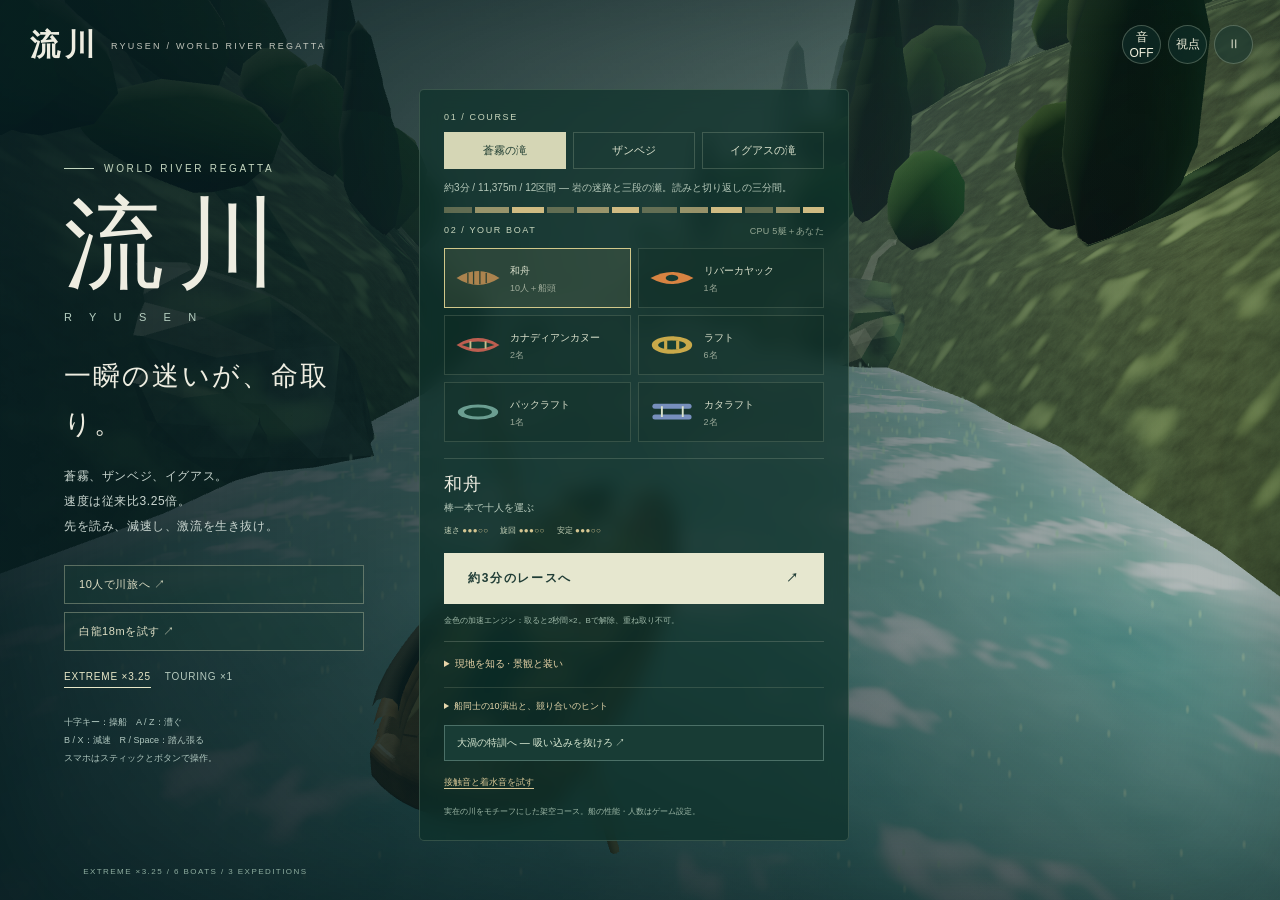
==== commit 354c60de: "Improve hull durability and rendering; enlarge mobile controls Increase effective durability by 20% " ====
--- a/index.html
+++ b/index.html
@@ -14,62 +14,75 @@
 
 #skillHUD{display:none;position:fixed;z-index:9;left:50%;bottom:27px;transform:translateX(-50%);width:260px;padding:9px 13px;background:#082e2ddc;border:1px solid #b3d8c45c;border-radius:6px;pointer-events:none;box-shadow:0 3px 20px #031b2244}#skillHUD .skill-row{display:flex;justify-content:space-between;gap:8px;font-size:9px;line-height:1.7;color:#d1e2c9}#strokeFeedback{color:#f3d18b;font-weight:600}#strokeBar{height:9px;position:relative;background:#d9e9d328;margin:6px 0;overflow:hidden;border-radius:2px}#strokeBar:before{content:'';position:absolute;left:0;width:0;height:0}#strokeTick{position:absolute;left:0;top:0;width:100%;height:100%;background:linear-gradient(90deg,#8fd6a4,#dcefb6);transition:width .12s}#strokeBar.spent{box-shadow:0 0 10px #f1b78a}#strokeBar.spent #strokeTick{background:#f1b78a}#laneInfo{color:#a4e5d6}#vortexWarning{font-size:10px;color:#f1b78a;min-height:14px;text-align:center}.trial-btn{width:100%;margin-top:9px;padding:10px 12px;background:#183c35;border:1px solid #9fc5b960;color:#daead4;font-size:10px;text-align:left}.trial-btn:hover{background:#28564a}.sound-test{margin-top:9px;padding:6px 0;background:none;border:0;color:#d7c695;font-size:9px;text-decoration:underline;text-underline-offset:3px}.titan-visible #hint{bottom:112px}@media(max-width:600px){#skillHUD{bottom:146px;width:260px;padding:8px 11px}#skillHUD .skill-row{font-size:9px}.titan-visible #hint{bottom:242px;white-space:normal;text-align:center;width:85%;line-height:1.6}[data-titan-action=stroke]{background:#58724bbd!important;border-color:#e3da9e!important}.legacy-actions{flex-wrap:wrap}}@media(max-width:380px){[data-titan-pad]{width:88px!important;height:88px!important}[data-titan-pad]>div{left:22px!important;top:22px!important}[data-titan-action]{min-width:56px!important;min-height:56px!important;padding:7px!important;font-size:9px!important}[data-titan-controls]>div:last-child{gap:6px!important;right:12px!important}}@media(max-height:520px) and (min-width:601px){#skillHUD{bottom:18px;width:230px;padding:5px 10px}#skillHUD .skill-row{font-size:8px}.titan-visible #hint{bottom:98px;font-size:8px}#strokeBar{height:7px;margin:4px 0}}
 /* RR_STYLE_BEGIN */
-/* Three actions with two primary thumb targets; bottom quarter is reserved for input. */
+/* Larger thumb targets reserve their own deck, including on short landscape screens. */
+:root{--rr-deck:max(25dvh,calc(184px + env(safe-area-inset-bottom)))}
 body.titan-visible,body.titan-visible #scene,body.titan-visible [data-titan-controls],body.titan-visible [data-titan-controls] *{touch-action:none!important;-webkit-touch-callout:none;-webkit-user-select:none;user-select:none;overscroll-behavior:none}
 [data-titan-action]>*,[data-titan-pad]>*{pointer-events:none}
 [data-titan-action]{-webkit-tap-highlight-color:transparent;will-change:transform;transition:none!important}
 [data-titan-action].rr-pressed{transform:translateY(4px) scale(.96)!important;filter:brightness(1.35)}
-#rrHitEdge{position:fixed;inset:0 0 25%;z-index:14;pointer-events:none;border:5px solid #ffe5bf99;box-shadow:inset 0 0 55px #d45c3680;opacity:0}
-#rrSpeedLines{position:fixed;inset:0 0 25%;z-index:7;pointer-events:none;opacity:0;overflow:hidden;mask-image:radial-gradient(ellipse,transparent 0 49%,#000 88%);-webkit-mask-image:radial-gradient(ellipse,transparent 0 49%,#000 88%)}
+#rrHitEdge{position:fixed;inset:0 0 var(--rr-deck);z-index:14;pointer-events:none;border:5px solid #ffe5bf99;box-shadow:inset 0 0 55px #d45c3680;opacity:0}
+#rrSpeedLines{position:fixed;inset:0 0 var(--rr-deck);z-index:7;pointer-events:none;opacity:0;overflow:hidden;mask-image:radial-gradient(ellipse,transparent 0 49%,#000 88%);-webkit-mask-image:radial-gradient(ellipse,transparent 0 49%,#000 88%)}
 #rrSpeedLines::before{content:'';position:absolute;inset:-12%;background:repeating-conic-gradient(from 8deg at 50% 50%,transparent 0deg 8deg,#dbfbffb0 8.1deg 8.3deg,transparent 8.5deg 12deg);animation:rr-rush .22s linear infinite}
 @keyframes rr-rush{from{transform:scale(1)}to{transform:scale(1.12)}}
 @media(prefers-reduced-motion:reduce){#rrSpeedLines{display:none!important}}
 @media(prefers-reduced-motion:reduce){#rrHitEdge{box-shadow:none;border-width:3px}[data-titan-action]{will-change:auto}}
-.titan-visible [data-titan-controls]{inset:75% 0 0!important;background:linear-gradient(#132c2e,#0b1c22);border-top:2px solid #52676b;opacity:1!important}
+.titan-visible [data-titan-controls]{inset:auto 0 0!important;height:var(--rr-deck)!important;background:linear-gradient(#132c2e,#0b1c22);border-top:2px solid #52676b;opacity:1!important}
 .titan-visible [data-titan-controls]>div:last-child{right:max(24px,env(safe-area-inset-right))!important;bottom:max(14px,env(safe-area-inset-bottom))!important;gap:14px!important;align-items:flex-end}
 [data-titan-action]{border-radius:50%!important;width:76px!important;height:76px!important;min-width:0!important;min-height:0!important;padding:7px!important;box-shadow:0 5px 0 #030d12, inset 0 2px 0 #ffffff30!important;transition:none!important;display:flex;flex-direction:column;align-items:center;justify-content:center;gap:2px}
 [data-titan-action] b{font:900 24px/1 monospace}
 [data-titan-action] span{font-size:10px}
 [data-titan-action] small{font:8px monospace;opacity:.65}
 [data-titan-action=act]{order:1;background:#735c40!important;margin-bottom:18px}
-[data-titan-action=stroke]{order:2;background:#a04335!important;border-color:#ec9e74!important;width:86px!important;height:86px!important}
-[data-titan-action=jump]{position:absolute;right:196px;bottom:52px;width:60px!important;height:60px!important;background:#344a61!important;border-radius:12px!important}
+[data-titan-action=stroke]{order:2;background:#a04335!important;border-color:#ec9e74!important;width:112px!important;height:112px!important}
+[data-titan-action=stroke] b{font-size:32px}
+[data-titan-action=stroke] span{font-size:13px}
+[data-titan-action=jump]{position:absolute;right:216px;bottom:52px;width:60px!important;height:60px!important;background:#344a61!important;border-radius:12px!important}
 [data-titan-action=jump] b{font-size:16px}
 [data-titan-action].rr-pressed{transform:translateY(4px) scale(.96)!important;box-shadow:0 1px 0 #030d12,inset 0 0 18px #fff7!important;background:#bd9050!important;border-color:#fff0ca!important}
-[data-titan-pad]{width:110px!important;height:110px!important;bottom:max(20px,env(safe-area-inset-bottom))!important;left:28px!important;border-radius:18px!important;background:linear-gradient(90deg,transparent 34%,#56676e 34%,#56676e 66%,transparent 66%),linear-gradient(transparent 34%,#56676e 34%,#56676e 66%,transparent 66%),#172329!important;border-color:#718b8a!important}
-[data-titan-pad]>div{left:34px!important;top:34px!important;border-radius:9px!important}
+[data-titan-pad]{width:152px!important;height:152px!important;bottom:max(20px,env(safe-area-inset-bottom))!important;left:max(20px,env(safe-area-inset-left))!important;border-radius:18px!important;background:linear-gradient(90deg,transparent 34%,#56676e 34%,#56676e 66%,transparent 66%),linear-gradient(transparent 34%,#56676e 34%,#56676e 66%,transparent 66%),#172329!important;border-color:#718b8a!important}
+[data-titan-pad]>div{width:52px!important;height:52px!important;left:50px!important;top:50px!important;border-radius:9px!important}
 .rr-pad-label{position:absolute;bottom:-16px;left:0;right:0;text-align:center;font-size:9px;color:#b8c7c2;pointer-events:none}
-.titan-visible #skillHUD{bottom:calc(25% + 12px)!important;width:240px;padding:6px 10px}
-.titan-visible #hint{bottom:calc(25% + 106px)!important;font-size:10px;background:#092025b0;padding:5px 10px;width:auto;max-width:70%;border-radius:4px}
+.titan-visible #skillHUD{bottom:calc(var(--rr-deck) + 12px)!important;width:240px;padding:6px 10px}
+.titan-visible #hint{bottom:calc(var(--rr-deck) + 106px)!important;font-size:10px;background:#092025b0;padding:5px 10px;width:auto;max-width:70%;border-radius:4px}
 #rrDanger{display:none;position:fixed;left:50%;top:15%;transform:translateX(-50%);z-index:15;gap:12px;align-items:center;background:#3d2b18ed;border:1px solid #e3b27b;border-radius:5px;padding:9px 15px;pointer-events:none;white-space:nowrap;font-size:12px;color:#ffe6b8}
 #rrDanger b{font:700 26px monospace}#rrDanger[data-urgent=true]{background:#7e2723ee;border-color:#ffad8f;color:#fff1cf}
-#rrExpedition{display:none;position:fixed;bottom:calc(25% + 9px);left:20px;z-index:12;font:9px monospace;letter-spacing:.12em;color:#ebc18d;pointer-events:none}
+#rrExpedition{display:none;position:fixed;bottom:calc(var(--rr-deck) + 9px);left:20px;z-index:12;font:9px monospace;letter-spacing:.12em;color:#ebc18d;pointer-events:none}
 #rrBoostMeter{display:none;position:fixed;right:20px;top:34%;z-index:16;gap:5px;width:155px;background:#123c3be8;border:1px solid #a0e8d0;padding:10px;font:10px monospace;color:#d9fff1;pointer-events:none}
 #rrBoostMeter b{font-size:16px;letter-spacing:.08em}#rrBoostMeter i{height:4px;background:#f0c568;display:block}
 #rrDossier{font-size:10px;line-height:1.9;color:#c1cec0;margin:14px 0;border-top:1px solid #71827570;padding-top:12px}
 #rrDossier summary{cursor:pointer;color:#e8d4a8}#rrDossier b{display:block;margin-top:10px;color:#eee6c7}#rrDossier p{margin:5px 0}
 @media(max-width:600px){
- [data-titan-pad]{left:16px!important;width:92px!important;height:92px!important}
- [data-titan-pad]>div{left:25px!important;top:25px!important}
+ :root{--rr-deck:max(25dvh,calc(166px + env(safe-area-inset-bottom)))}
+ [data-titan-pad]{left:max(12px,env(safe-area-inset-left))!important;width:136px!important;height:136px!important}
+ [data-titan-pad]>div{width:48px!important;height:48px!important;left:44px!important;top:44px!important}
  .titan-visible [data-titan-controls]>div:last-child{right:14px!important;gap:10px!important}
  [data-titan-action]{width:66px!important;height:66px!important}
- [data-titan-action=stroke]{width:76px!important;height:76px!important}
- [data-titan-action=jump]{right:92px;bottom:91px;width:57px!important;height:48px!important}
+ [data-titan-action=stroke]{width:108px!important;height:108px!important}
+ [data-titan-action=jump]{right:118px;bottom:94px;width:56px!important;height:56px!important}
  [data-titan-action] small{display:none}
  #rrDanger{top:22%;gap:8px;padding:7px 10px;font-size:10px}#rrDanger b{font-size:22px}
- .titan-visible #hint{bottom:calc(25% + 98px)!important;max-width:90%;font-size:9px}
+ .titan-visible #hint{bottom:calc(var(--rr-deck) + 98px)!important;max-width:90%;font-size:9px}
  #rrExpedition{font-size:8px;left:12px}
 }
 @media(max-height:560px){
- [data-titan-pad]{height:64px!important;width:90px!important;bottom:12px!important}
- [data-titan-pad]>div{left:24px!important;top:11px!important}
- [data-titan-action],[data-titan-action=stroke]{width:60px!important;height:60px!important}
- [data-titan-action=jump]{right:162px;bottom:0;height:54px!important;width:64px!important}
+ :root{--rr-deck:max(25dvh,calc(114px + env(safe-area-inset-bottom)))}
+ [data-titan-pad]{height:104px!important;width:104px!important;bottom:max(5px,env(safe-area-inset-bottom))!important}
+ [data-titan-pad]>div{width:36px!important;height:36px!important;left:34px!important;top:34px!important}
+ [data-titan-action]{width:64px!important;height:64px!important}
+ [data-titan-action=stroke]{width:88px!important;height:88px!important}
+ [data-titan-action=jump]{right:190px;bottom:4px;height:56px!important;width:56px!important}
  [data-titan-action=act]{margin-bottom:0}[data-titan-action] small{display:none}
  .titan-visible [data-titan-controls]>div:last-child{bottom:10px!important}
  .titan-visible #skillHUD{left:auto;right:15px;transform:none;width:205px}
  .titan-visible #hint{display:none!important}#rrDanger{top:13%;padding:4px 10px}
  #rrDanger b{font-size:21px}
+}
+@media(max-width:340px) and (orientation:portrait){
+ [data-titan-pad]{width:120px!important;height:120px!important;left:8px!important}
+ [data-titan-pad]>div{width:44px!important;height:44px!important;left:38px!important;top:38px!important}
+ [data-titan-action=stroke]{width:96px!important;height:96px!important}
+ [data-titan-action=act]{width:56px!important;height:56px!important}
+ [data-titan-action=jump]{right:106px;bottom:88px;width:48px!important;height:48px!important}
 }
 /* Landscape phone: one top strip, critical warnings, and a clear playfield. */
 @media(orientation:landscape) and (max-height:600px){
@@ -99,12 +112,13 @@
  body.titan-visible.rr-racing #kmh{font:600 21px/1 sans-serif}body.titan-visible.rr-racing #speed small{font-size:7px}
  body.titan-visible.rr-racing #section,body.titan-visible.rr-racing #dropStatus{display:none}
  body.titan-visible.rr-racing #rrDanger{top:47px;padding:3px 9px;gap:7px;font-size:9px;max-width:52%}body.titan-visible.rr-racing #rrDanger b{font-size:17px}
- body.titan-visible.rr-racing #caption{top:calc(75% - 33px)!important;left:50%!important;right:auto!important;transform:translateX(-50%);max-width:70%;width:max-content;font-size:11px!important;line-height:1.3;padding:4px 9px;background:#09232dc9;border-radius:4px;pointer-events:none}
+ body.titan-visible.rr-racing #caption{top:calc(100% - var(--rr-deck) - 33px)!important;left:50%!important;right:auto!important;transform:translateX(-50%);max-width:70%;width:max-content;font-size:11px!important;line-height:1.3;padding:4px 9px;background:#09232dc9;border-radius:4px;pointer-events:none}
  body.titan-visible.rr-racing #rivalLabels .rival-tag:not([data-rescue]){display:none!important}
  body.titan-visible.rr-racing #rivalLabels [data-rescue]{font-size:9px!important;padding:2px 4px}
  body.titan-visible.rr-racing #rrBoostMeter{top:78px;right:12px;width:126px;padding:6px;font-size:8px;gap:3px}body.titan-visible.rr-racing #rrBoostMeter b{font-size:12px}
  body.titan-visible.rr-racing .rr-pad-label{display:none}
 }
+
 
 /* RR_STYLE_END */
 </style>    <meta property="og:title" content="流川 RYUSEN — 世界激流レガッタ">
@@ -119,7 +133,7 @@
 <div id="hud"><div class="label">ゴールまで</div><div class="travel"><b id="distance">1,260</b><span>m</span></div><div class="track"><i id="progress"></i></div><div class="statsline"><span id="peopleLabel">乗客</span><span id="people">10 / 10</span></div><div class="pips" id="pips"></div><div class="statsline"><span>舟の耐久</span><span id="hp">100%</span></div><div class="meter"><i id="hpbar"></i></div><div class="statsline"><span id="staminaLabel">船頭の体力</span><span id="stamina">100%</span></div><div class="meter gold"><i id="staminabar"></i></div></div>
 <div id="rivalLabels"></div><div id="raceHUD"><span id="raceCourse"></span><div><b id="raceRank">1 / 6</b><small>POSITION</small></div><span id="raceTime">0.0 s</span><i id="raceBoat"></i><div id="courseStrip" aria-label="全12区間の進行"></div><div id="duelStatus" role="status"></div></div><div id="speed"><b id="kmh">0</b><small>km/h · ゲーム内速度</small><div id="section">一ノ瀬 · 翡翠の淵</div><div id="dropStatus"></div></div>
 <div class="reaction" id="reaction0"></div><div class="reaction" id="reaction1"></div><div id="caption" role="status" aria-live="polite"></div><div id="hint">左右で竿を操る · 岩をかわして、十人を届けろ。</div><div id="cameraLabel"></div><div id="skillHUD"><div class="skill-row"><span>A：漕ぐ / B：減速</span><b id="strokeFeedback">押すたびに進む</b></div><div id="strokeBar"><i id="strokeTick"></i></div><div class="skill-row"><span id="laneInfo">速流を選べ</span><span id="comboInfo">連続 0 漕ぎ</span></d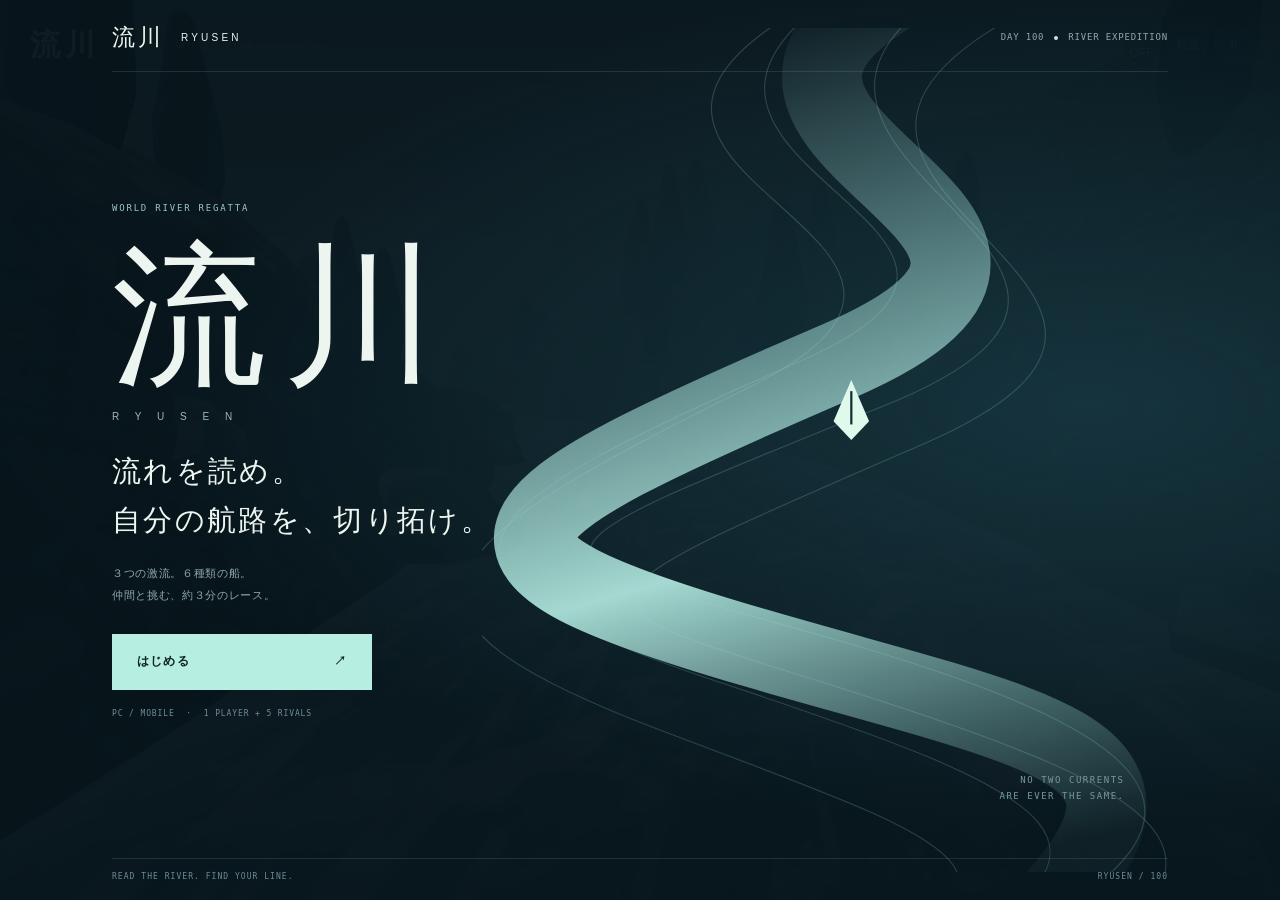
